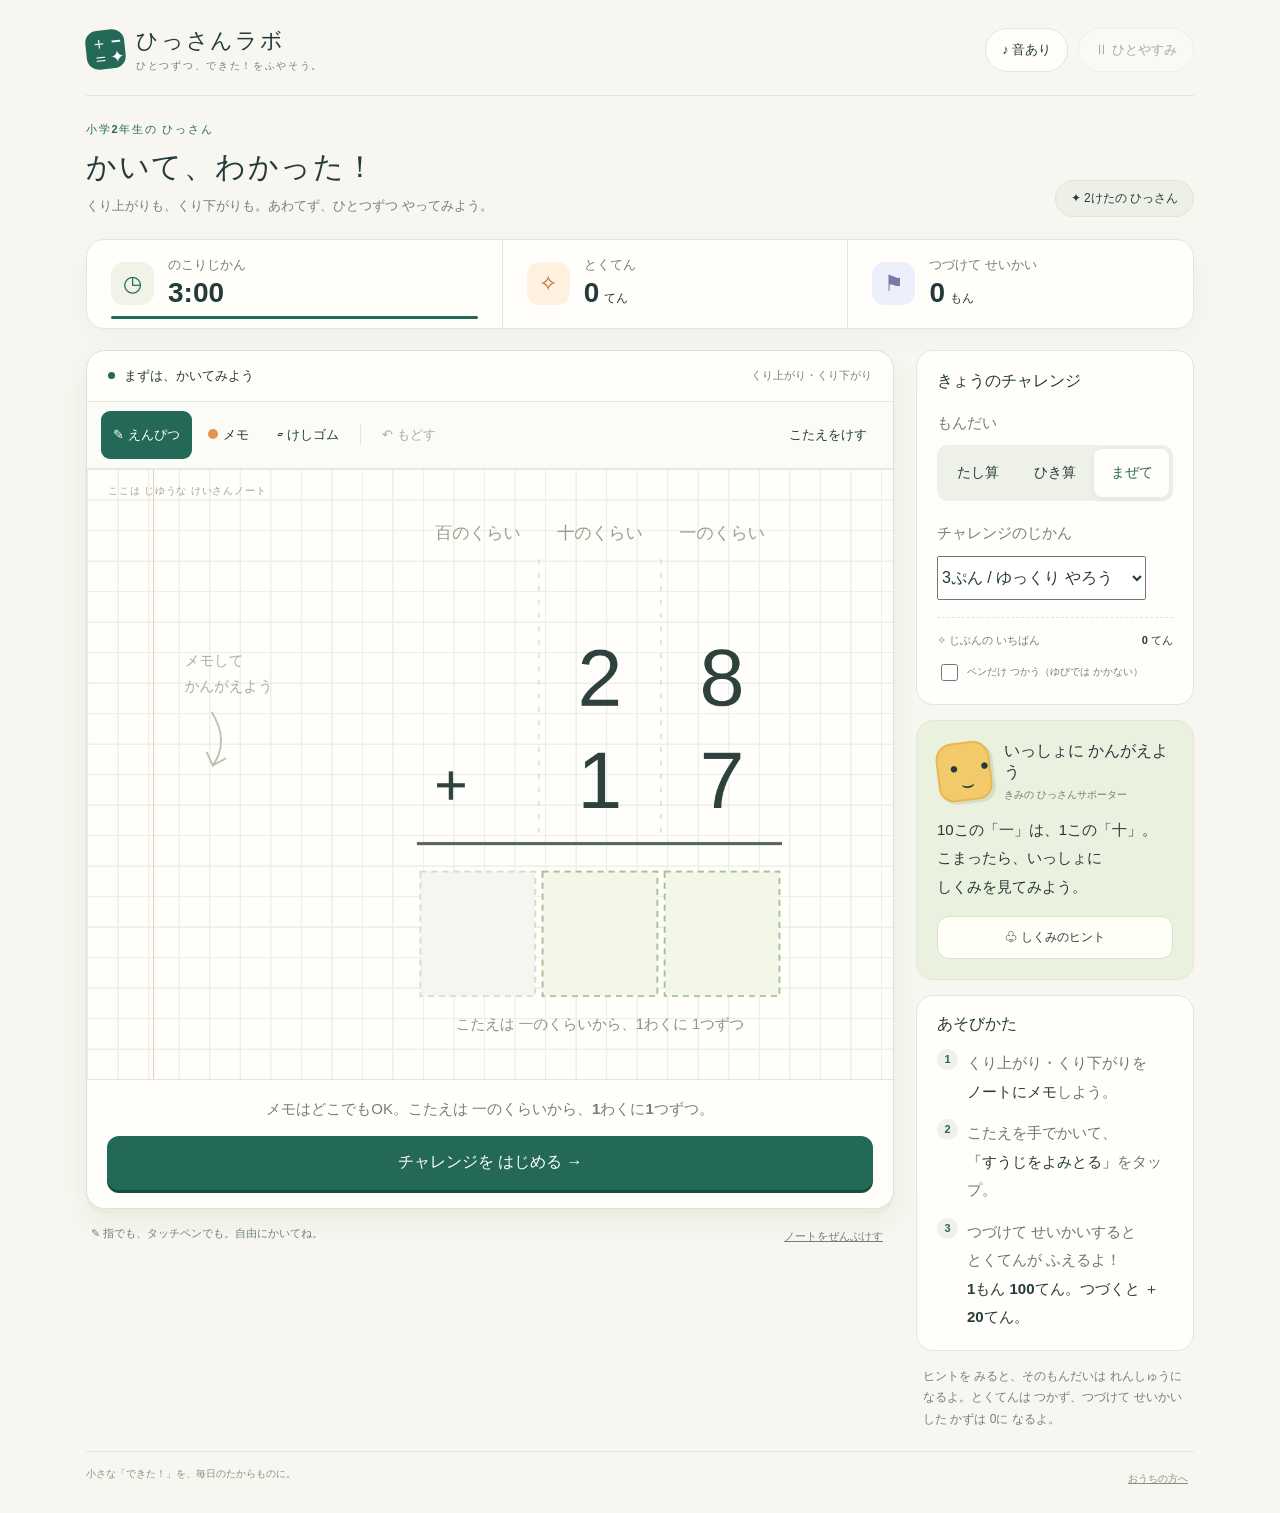
==== hissan-lab/index.html @ 68db2f9d "Add files via upload" ====
<!DOCTYPE html>
<html lang="ja">
<head>
<meta charset="utf-8">
<meta name="viewport" content="width=device-width,initial-scale=1,viewport-fit=cover">
<meta name="theme-color" content="#f7f6f0">
<title>ひっさんラボ ｜ かいて、わかった！</title>
<style>
:root{--paper:#fffefa;--bg:#f7f6f0;--ink:#253b3b;--muted:#72807a;--green:#246957;--lime:#e5efc7;--orange:#e99151;--line:#e2e6db;--red:#b64e43;--shadow:0 8px 28px #253b3b08;font-family:"Hiragino Maru Gothic ProN","Yu Gothic",Meiryo,sans-serif;color:var(--ink);background:var(--bg);font-synthesis:none}
*{box-sizing:border-box}body{margin:0}button,select,input{font:inherit;color:inherit}button{cursor:pointer;border:0;background:none;touch-action:manipulation}button:disabled{cursor:default;opacity:.4}button:focus-visible,select:focus-visible,a:focus-visible{outline:3px solid var(--orange);outline-offset:4px}button,select{min-height:44px}h1,h2,h3,p{margin:0}button,a,select{-webkit-tap-highlight-color:transparent}[hidden]{display:none!important}
.shell{max-width:1180px;margin:auto;padding:26px 36px 22px}.top{display:flex;align-items:center;justify-content:space-between;gap:16px;padding-bottom:22px;border-bottom:1px solid var(--line)}.brand{display:flex;align-items:center;gap:11px;font-weight:900;font-size:22px;letter-spacing:.08em}.brand-icon{width:39px;height:39px;background:var(--green);border-radius:12px;display:grid;grid-template-columns:1fr 1fr;color:#fff;font-size:17px;line-height:16px;padding:5px;text-align:center;transform:rotate(-6deg)}.brand small{color:var(--muted);font-size:10px;display:block;letter-spacing:.17em;margin-top:3px}.top-tools{display:flex;gap:10px}.icon-btn{border:1px solid var(--line);background:var(--paper);border-radius:50px;padding:0 16px;font-size:13px;font-weight:700}.intro{display:flex;align-items:end;justify-content:space-between;margin:26px 0 22px;gap:15px}.eyebrow{font-size:11px;letter-spacing:.16em;color:var(--green);font-weight:800;margin-bottom:7px}.intro h1{font-size:30px;letter-spacing:.05em;line-height:1.5}.intro p{font-size:13px;color:var(--muted);margin-top:6px;line-height:1.7}.level{font-size:12px;background:#edf0e6;border:1px solid #e0e5d5;border-radius:30px;padding:9px 15px;white-space:nowrap}.stats{display:grid;grid-template-columns:1.2fr 1fr 1fr;background:var(--paper);border:1px solid var(--line);border-radius:18px;box-shadow:var(--shadow);margin-bottom:21px}.stat{padding:16px 24px;display:flex;gap:14px;align-items:center;position:relative}.stat+.stat{border-left:1px solid var(--line)}.stat-icon{width:43px;height:43px;border-radius:13px;background:#f1f3e9;display:grid;place-items:center;font-size:22px;color:var(--green)}.stat:nth-child(2) .stat-icon{background:#fff0df;color:#b27334}.stat:nth-child(3) .stat-icon{background:#edf0fa;color:#787aa4}.stat-label{font-size:11px;color:var(--muted);font-weight:700}.stat-value{font-size:28px;font-weight:800;font-variant-numeric:tabular-nums;line-height:1.35}.stat-value small{font-size:12px;font-weight:600;margin-left:5px}.time-track{position:absolute;left:24px;right:24px;bottom:9px;height:3px;background:#edf0e7;border-radius:5px;overflow:hidden}.time-track div{height:100%;width:100%;background:var(--green);transition:width .2s linear}.urgent .stat-value{color:var(--red)}.urgent .time-track div{background:var(--red)}
.layout{display:grid;grid-template-columns:minmax(0,1fr) 278px;gap:22px;align-items:start}.workbook{border:1px solid #dce2d6;border-radius:19px;background:var(--paper);box-shadow:0 5px 0 #e9ecdf,0 12px 28px #344b3610;overflow:hidden}.book-head{display:flex;align-items:center;justify-content:space-between;padding:16px 21px;border-bottom:1px solid var(--line);gap:8px}.problem-tag{font-size:13px;font-weight:800;display:flex;align-items:center;gap:9px}.dot{width:7px;height:7px;background:var(--green);border-radius:50%}.book-head small{font-size:11px;color:var(--muted)}.tools{display:flex;align-items:center;gap:4px;flex-wrap:wrap;padding:9px 14px;border-bottom:1px solid var(--line);background:#fbfcf7}.tool{font-size:12px;padding:0 12px;border-radius:9px;min-height:40px;font-weight:700}.tool[aria-pressed=true]{background:var(--green);color:white}.tool:not([aria-pressed=true]):hover{background:#edf0e6}.tools .separator{width:1px;height:21px;background:var(--line);margin:0 5px}.tool.right{margin-left:auto}.dot-color{width:10px;height:10px;border-radius:50%;background:var(--orange);display:inline-block;margin-right:5px}.sheet-wrap{position:relative;line-height:0;background:#fffefa}.sheet-wrap canvas{width:100%;height:auto;display:block}.sheet-wrap #ink{position:absolute;inset:0;touch-action:none;cursor:crosshair}.sheet-label{position:absolute;top:14px;left:21px;line-height:1.5;font-size:10px;letter-spacing:.08em;color:#9ba69c;pointer-events:none}.feedback{position:absolute;inset:0;background:#faffefdf;display:flex;flex-direction:column;align-items:center;justify-content:center;line-height:1.6;backdrop-filter:blur(3px);z-index:2}.feedback .big-star{font-size:75px;color:#e9b347;filter:drop-shadow(0 5px 0 #f2d795);animation:pop .45s ease}.feedback h2{font-size:31px;margin-top:5px}.feedback p{font-size:17px;color:var(--green);font-weight:800;margin:8px 0 21px}.button{min-height:48px;border-radius:12px;padding:12px 20px;font-size:14px;font-weight:800;display:inline-flex;justify-content:center;align-items:center;gap:9px}.primary{background:var(--green);color:white;box-shadow:0 3px 0 #184c3e}.primary:hover:not(:disabled){background:#1d5a49}.secondary{background:#f0f2e8;border:1px solid #dce2d3}.wide{width:100%}.book-foot{padding:15px 20px 18px;border-top:1px solid var(--line);background:var(--paper)}.foot-tip{font-size:12px;color:var(--muted);text-align:center;margin-bottom:12px;line-height:1.8}.status-message{font-size:13px;min-height:22px;margin-bottom:10px;line-height:1.7;text-align:center}.status-message:empty{display:none}.error{color:var(--red)}.recognition{padding:4px 0 13px;text-align:center}.recognition p{font-size:13px;margin-bottom:10px}.digits{display:flex;justify-content:center;gap:7px}.digit-wrap span{font-size:10px;color:var(--muted);display:block;margin-bottom:4px}.digit-wrap select{font-size:25px;font-weight:800;width:69px;height:54px;border:1px solid #9bb4a0;border-radius:10px;background:#f5f9ee;text-align:center}.recognition small{display:block;font-size:11px;color:var(--muted);margin-top:10px}.action-row{display:flex;gap:9px}.action-row .primary{flex:1}.underbook{display:flex;justify-content:space-between;gap:10px;font-size:11px;color:var(--muted);margin:15px 5px;line-height:1.7}.underbook button{font-size:11px;min-height:24px;text-decoration:underline}
.side{display:grid;gap:15px}.card{background:var(--paper);border:1px solid var(--line);border-radius:17px;padding:20px}.card h2{font-size:14px;margin-bottom:17px}.section-label{font-size:11px;color:var(--muted);font-weight:700;display:block;margin-bottom:8px}.modes{display:flex;background:#eef1e7;padding:4px;border-radius:11px;gap:2px}.mode{flex:1;font-size:12px;border-radius:8px;min-height:40px;font-weight:800;padding:3px}.mode[aria-pressed=true]{background:#fffefa;box-shadow:0 2px 7px #263b3010;color:var(--green)}.time-select{margin-top:18px}.time-select select{width:100%;border:1px solid #dfe5d9;background:#fffefa;border-radius:10px;padding:8px 11px;font-size:13px}.best{margin-top:17px;display:flex;justify-content:space-between;font-size:11px;color:var(--muted);padding-top:15px;border-top:1px dashed var(--line)}.best strong{color:var(--ink)}.coach{background:#ebf1df;border-color:#e0e9d1;position:relative;overflow:hidden}.coach-top{display:flex;gap:13px;align-items:center;margin-bottom:14px}.coach h2{font-size:14px;margin-bottom:5px}.coach-top p{font-size:10px;color:#6c8069}.mascot{width:54px;height:59px;flex:none;border-radius:17px 17px 15px 15px;background:#f3ca69;border:2px solid #e8b850;transform:rotate(-7deg);position:relative;box-shadow:3px 3px 0 #d6dfc4}.mascot:before{content:'•  •';position:absolute;left:11px;top:10px;font-size:24px;letter-spacing:3px;white-space:pre}.mascot:after{content:'⌣';position:absolute;left:20px;top:29px;font-size:21px}.coach>p{font-size:12px;line-height:2;margin-bottom:15px}.coach .button{background:#fffef7;min-height:43px;font-size:12px;border:1px solid #d8e1ca}.guide{padding:18px 20px}.guide h2{margin-bottom:14px}.guide ol{list-style:none;padding:0;margin:0;display:grid;gap:13px;counter-reset:step}.guide li{display:flex;gap:9px;font-size:11px;line-height:1.8;color:#6c7770;counter-increment:step}.guide li:before{content:counter(step);flex:none;background:#f0f2e9;border-radius:50%;width:21px;height:21px;text-align:center;font-size:11px;color:var(--green);font-weight:800}.guide strong{color:var(--ink)}.mini-note{font-size:10px;line-height:1.8;color:var(--muted);padding:0 7px}.footer{border-top:1px solid var(--line);display:flex;justify-content:space-between;margin-top:20px;padding-top:15px;font-size:10px;color:#879181;gap:10px}.footer button{font-size:10px;min-height:24px;text-decoration:underline}.pen-only{display:flex;gap:6px;align-items:center;font-size:10px;color:var(--muted);margin-top:13px}.pen-only input{width:17px;height:17px;accent-color:var(--green)}
dialog{border:1px solid var(--line);border-radius:23px;background:var(--paper);color:var(--ink);padding:27px;width:min(550px,calc(100% - 28px));max-height:90dvh;box-shadow:0 24px 100px #213d3233}dialog::backdrop{background:#263c3670;backdrop-filter:blur(5px)}.modal-head{display:flex;justify-content:space-between;align-items:center;gap:10px;margin-bottom:16px}.modal-head h2{font-size:20px}.close{font-size:24px;width:44px;height:44px;background:#f1f3ea;border-radius:50%}.modal-sub{font-size:12px;color:var(--muted);line-height:1.9;margin-bottom:15px}.step-label{font-size:11px;color:var(--green);font-weight:800;letter-spacing:.08em}.lesson-title{font-size:21px;line-height:1.6;margin:8px 0 17px}.exchange{display:grid;grid-template-columns:1fr 1fr;gap:14px;background:#f6f7ee;border:1px solid var(--line);border-radius:14px;padding:16px;margin-bottom:17px}.place-title{font-size:12px;font-weight:800;margin-bottom:11px}.blocks{display:flex;flex-wrap:wrap;align-content:start;gap:5px;min-height:75px}.ten-block{width:12px;height:64px;border-radius:3px;background:repeating-linear-gradient(to bottom,#7cab8e 0 5px,#deead8 5px 6px);border:1px solid #7cab8e}.one-block{width:13px;height:13px;border-radius:3px;background:#eeb266;border:1px solid #de9b49}.new-block{box-shadow:0 0 0 2px #e6974e;animation:pop .5s ease}.lesson-copy{font-size:14px;line-height:2;min-height:62px;margin-bottom:16px}.lesson-dots{display:flex;justify-content:center;gap:7px;margin:12px}.lesson-dots i{width:7px;height:7px;border-radius:50%;background:#dfe4d6}.lesson-dots i.active{background:var(--green)}.result{text-align:center}.result .medal{font-size:64px;color:#dca642}.result h2{font-size:26px;margin:5px 0 8px}.result-score{font-size:54px;font-weight:900;color:var(--green);line-height:1.5}.result-score small{font-size:14px}.result-grid{display:grid;grid-template-columns:1fr 1fr;gap:12px;margin:16px 0 20px}.result-grid div{background:#f1f4e9;border-radius:12px;padding:15px;font-size:12px}.result-grid strong{font-size:25px;display:block;margin-top:5px}.result-note{font-size:12px;color:var(--muted);line-height:1.8;margin:12px 0 20px}.license{font-size:11px;white-space:pre-wrap;overflow-wrap:anywhere;line-height:1.7}.confetti{position:fixed;top:-20px;pointer-events:none;width:9px;height:15px;z-index:20;animation:fall 1.7s ease-in forwards}.pause-copy{font-size:13px;line-height:1.9;margin:10px 0 23px}.badge{background:var(--lime);border-radius:20px;padding:5px 10px;font-size:10px;color:var(--green);font-weight:700}.sr-only{position:absolute;width:1px;height:1px;overflow:hidden;clip-path:inset(50%)}
@keyframes pop{0%{transform:scale(.6) rotate(-12deg)}70%{transform:scale(1.08) rotate(5deg)}100%{transform:scale(1)}}@keyframes fall{to{transform:translate(var(--drift),105vh) rotate(600deg);opacity:.2}}@media(prefers-reduced-motion:reduce){*,*:before,*:after{animation:none!important;transition:none!important}.confetti{display:none}}
@media(min-width:1400px){.shell{padding-top:32px}.intro{margin-top:30px}.layout{grid-template-columns:minmax(0,1fr) 290px}}
@media(max-width:950px){.shell{padding:20px}.layout{grid-template-columns:minmax(0,1fr) 237px;gap:16px}.card{padding:16px}.tools{padding:7px}.tool{padding:0 8px}.intro h1{font-size:26px}.stat{padding:16px}.time-track{left:16px;right:16px}.stat-icon{display:none}.sheet-label{font-size:9px}.underbook{font-size:10px}}
@media(max-width:700px){.shell{padding:16px 12px}.top{padding-bottom:14px}.brand{font-size:18px}.brand-icon{width:33px;height:33px;font-size:15px}.brand small{font-size:8px}.icon-btn{font-size:11px;padding:0 11px}.top-tools{gap:6px}.intro{margin:20px 3px 18px}.intro h1{font-size:24px}.intro p{font-size:11px}.level{display:none}.stats{margin-bottom:16px;border-radius:13px}.stat{padding:12px 14px 16px;gap:0}.stat-value{font-size:25px}.stat-label{font-size:10px}.stat-value small{font-size:10px;margin-left:3px}.layout{display:flex;flex-direction:column;gap:8px}.workspace{width:100%}.side{grid-template-columns:1fr 1fr;width:100%;gap:12px}.card{padding:16px}.guide,.mini-note{display:none}.card h2{font-size:12px}.modes .mode{font-size:10px}.coach-top{gap:8px}.mascot{width:42px;height:49px}.mascot:before{left:7px;top:6px;font-size:20px}.mascot:after{left:15px;top:25px;font-size:17px}.coach-top p{display:none}.coach>p{font-size:11px;line-height:1.8}.book-head{padding:12px 14px}.book-head small{font-size:10px}.tools .separator{margin:0 2px}.tool{font-size:11px;padding:0 9px}.tools{gap:2px}.tool.right{margin-left:auto}.book-foot{padding:12px 14px 15px}.sheet-label{top:10px;left:14px;font-size:8px}.foot-tip{font-size:11px}.footer{font-size:9px}.underbook{margin:13px 3px}.feedback h2{font-size:25px}.feedback .big-star{font-size:55px}.feedback p{font-size:14px;margin-bottom:12px}.time-select{margin-top:12px}.best{font-size:10px}.button{font-size:13px}.stat-value{white-space:nowrap}}
.playing .intro{display:none}.playing .stats{margin-top:20px}
@media(max-width:700px){.brand{font-size:17px;white-space:nowrap;gap:8px}.brand small{display:none}.brand-icon{flex:none}.top-tools{flex:none}.icon-btn{white-space:nowrap;padding:0 10px}.side{grid-template-columns:minmax(0,1fr)}.coach-top{flex-direction:row}.coach-top p{display:block}.coach>p br{display:none}.coach>p{margin-bottom:12px}.coach h2{font-size:14px}.tools{flex-wrap:nowrap}.tool{padding:0 6px;font-size:10px;white-space:nowrap}.tools .separator{display:none}.sheet-label{font-size:8px}}
/* Grade 2: readable instructions and generous touch targets. */
.foot-tip,.status-message,.recognition p,.lesson-copy,.coach>p,.section-label,.guide li{font-size:15px;line-height:1.9}
.button{font-size:16px;min-height:54px}.tool{font-size:13px;min-height:48px}.mode{font-size:14px;min-height:48px}.card h2{font-size:16px}.stat-label{font-size:13px}.recognition small,.modal-sub{font-size:13px}.mini-note{font-size:12px}.digit-wrap select{height:60px}.time-select select{min-height:48px;font-size:15px}
@media(max-width:950px){.layout{display:grid;grid-template-columns:minmax(0,1fr)}.side{grid-template-columns:repeat(2,minmax(0,1fr))}.guide,.mini-note{display:none}.tools{flex-wrap:wrap}.tool{font-size:13px;padding:0 12px}.sheet-label{font-size:11px}.book-head small{font-size:12px}}
@media(max-width:700px){.side{grid-template-columns:minmax(0,1fr)}.tool{font-size:12px;padding:0 10px}.stat-label{font-size:11px}.foot-tip{font-size:13px}.recognition small{font-size:12px}.sheet-label{font-size:9px}.button{font-size:15px}.intro h1{font-size:26px}}
</style>
</head>
<body>
<div class="shell">
 <header class="top"><div class="brand"><span class="brand-icon" aria-hidden="true"><span>＋</span><span>−</span><span>＝</span><span>✦</span></span><div>ひっさんラボ<small>ひとつずつ、できた！をふやそう。</small></div></div><div class="top-tools"><button class="icon-btn" id="sound" aria-pressed="true">♪ 音あり</button><button class="icon-btn" id="pause" disabled>Ⅱ ひとやすみ</button></div></header>
 <section class="intro"><div><div class="eyebrow">小学2年生の ひっさん</div><h1>かいて、わかった！</h1><p>くり上がりも、くり下がりも。あわてず、ひとつずつ やってみよう。</p></div><span class="level">✦ 2けたの ひっさん</span></section>
 <section class="stats" aria-label="今回の記録"><div class="stat" id="time-stat"><span class="stat-icon" aria-hidden="true">◷</span><div><div class="stat-label">のこりじかん</div><div class="stat-value"><span id="time">3:00</span><small id="time-unit"></small></div></div><div class="time-track"><div id="time-bar"></div></div></div><div class="stat"><span class="stat-icon" aria-hidden="true">✧</span><div><div class="stat-label">とくてん</div><div class="stat-value"><span id="score">0</span><small>てん</small></div></div></div><div class="stat"><span class="stat-icon" aria-hidden="true">⚑</span><div><div class="stat-label">つづけて せいかい</div><div class="stat-value"><span id="streak">0</span><small>もん</small></div></div></div></section>
 <main class="layout">
 <div class="workspace">
  <section class="workbook" aria-label="てがき計算ノート">
   <div class="book-head"><span class="problem-tag"><i class="dot"></i><span id="problem-title">まずは、かいてみよう</span></span><small id="operation-label">くり上がり・くり下がり</small></div>
   <div class="tools" role="toolbar" aria-label="てがきの道具"><button class="tool" id="pen" aria-pressed="true">✎ えんぴつ</button><button class="tool" id="orange" aria-pressed="false"><i class="dot-color"></i>メモ</button><button class="tool" id="eraser" aria-pressed="false">▱ けしゴム</button><span class="separator"></span><button class="tool" id="undo">↶ もどす</button><button class="tool right" id="clear-answer">こたえをけす</button></div>
   <div class="sheet-wrap"><canvas id="paper" width="1320" height="1000" aria-hidden="true"></canvas><canvas id="ink" width="1320" height="1000" aria-label="計算のメモはどこにでも書けます。こたえは下の枠へ右づめに一枠一文字でかいてください。"></canvas><span class="sheet-label">ここは じゆうな けいさんノート</span><div class="feedback" id="feedback" hidden><span class="big-star" aria-hidden="true">✦</span><h2 id="praise">すごい！せいかい！</h2><p id="earned">+100 てん</p><button class="button primary" id="next">つぎのもんだい →</button></div></div>
   <div class="book-foot"><p class="foot-tip" id="foot-tip">メモはどこでもOK。こたえは <strong>一のくらいから、1わくに1つずつ。</strong></p><div class="status-message" id="message" role="status" aria-live="polite"></div>
    <div class="recognition" id="recognition" hidden><p>きみが かいた すうじと おなじかな？</p><div class="digits" id="digits"></div><small>ちがう すうじを おして、なおしてね。まだ こたえあわせは しないよ。</small></div>
    <div class="action-row"><button class="button secondary" id="rewrite" hidden>かきなおす</button><button class="button primary" id="main-action" disabled>すうじを読むじゅんび中…</button></div>
   </div>
  </section>
  <div class="underbook"><span>✎ 指でも、タッチペンでも。自由にかいてね。</span><button id="clear-all">ノートをぜんぶけす</button></div>
 </div>
 <aside class="side">
  <section class="card"><h2>きょうのチャレンジ</h2><span class="section-label">もんだい</span><div class="modes" aria-label="問題の種類"><button class="mode" data-mode="add" aria-pressed="false">たし算</button><button class="mode" data-mode="sub" aria-pressed="false">ひき算</button><button class="mode" data-mode="mix" aria-pressed="true">まぜて</button></div><label class="section-label time-select" for="duration">チャレンジのじかん</label><select id="duration"><option value="60">1ぷん / はやく できるかな</option><option value="90">1ぷん30びょう</option><option value="180" selected>3ぷん / ゆっくり やろう</option><option value="0">じかんなし / れんしゅう</option></select><div class="best"><span>✧ じぶんの いちばん</span><strong id="best">0 てん</strong></div><label class="pen-only"><input type="checkbox" id="pen-only">ペンだけ つかう（ゆびでは かかない）</label></section>
  <section class="card coach"><div class="coach-top"><div class="mascot" aria-hidden="true"></div><div><h2>いっしょに かんがえよう</h2><p>きみの ひっさんサポーター</p></div></div><p>10この「一」は、1この「十」。<br>こまったら、いっしょに<br>しくみを見てみよう。</p><button class="button wide" id="hint">♧ しくみのヒント</button></section>
  <section class="card guide"><h2>あそびかた</h2><ol><li><span>くり上がり・くり下がりを<br><strong>ノートにメモ</strong>しよう。</span></li><li><span>こたえを手でかいて、<br><strong>「すうじをよみとる」</strong>をタップ。</span></li><li><span>つづけて せいかいすると<br>とくてんが ふえるよ！<br><strong>1もん 100てん。つづくと ＋20てん。</strong></span></li></ol></section>
  <p class="mini-note">ヒントを みると、そのもんだいは れんしゅうに なるよ。とくてんは つかず、つづけて せいかいした かずは 0に なるよ。</p>
 </aside>
 </main>
 <footer class="footer"><span>小さな「できた！」を、毎日のたからものに。</span><button id="about">おうちの方へ</button></footer>
</div>
<dialog id="hint-dialog" aria-labelledby="hint-heading"><div class="modal-head"><h2 id="hint-heading">ひっさんのしくみ</h2><button class="close" id="close-hint" aria-label="ヒントを閉じる">×</button></div><p class="modal-sub" id="hint-notice">「十」と「一」を、こうかんしてみよう。</p><div class="step-label" id="lesson-step"></div><h3 class="lesson-title" id="lesson-title"></h3><div class="exchange"><div><div class="place-title">十のくらい</div><div class="blocks" id="tens-blocks"></div></div><div><div class="place-title">一のくらい</div><div class="blocks" id="ones-blocks"></div></div></div><p class="lesson-copy" id="lesson-copy"></p><div class="lesson-dots" id="lesson-dots"></div><div class="action-row"><button class="button secondary" id="lesson-back">← もどる</button><button class="button primary" id="lesson-next">つぎへ →</button></div></dialog>
<dialog id="pause-dialog" aria-labelledby="pause-heading"><div class="modal-head"><h2 id="pause-heading">ひとやすみしよう。</h2></div><p class="pause-copy">じかんは とまっているよ。<br>手をのばして、しんこきゅう。じゅんびができたら、つづけよう。</p><button class="button primary wide" id="resume">つづける →</button><button class="button wide" id="end">ここでおわる</button></dialog>
<dialog id="result-dialog" aria-labelledby="result-heading"><div class="result"><div class="medal" aria-hidden="true">✹</div><div class="eyebrow">きょうの がんばり</div><h2 id="result-heading">よく がんばったね！</h2><p class="result-note" id="result-mode"></p><div class="result-score"><span id="result-score">0</span><small> てん</small></div><span class="badge" id="record-badge">きょうの「できた！」</span><div class="result-grid"><div>せいかい<strong id="result-correct">0もん</strong></div><div>いちばん つづいた かず<strong id="result-streak">0もん</strong></div></div><p class="result-note" id="result-note"></p><button class="button primary wide" id="again">もういちど チャレンジ →</button><button class="button wide" id="settings">コースをえらびなおす</button></div></dialog>
<dialog id="about-dialog" aria-labelledby="about-heading"><div class="modal-head"><h2 id="about-heading">おうちの方へ</h2><button class="close" id="close-about" aria-label="説明を閉じる">×</button></div><p class="modal-sub">2けた同士のたし算・ひき算で、必ず一の位のくり上がり・くり下がりがある問題です。たし算のこたえは3けたになることもあります。<br><br>こたえの枠内だけを端末上で読み取ります。てがきデータは送信しません。すうじ認識もオフラインで動作します。記録はこのブラウザーに保存します。プライベートモードなど、保存できない環境では今回の記録のみ表示します。<br><br>採点する前によみとった すうじを確認してください。認識が苦手な字は、候補のすうじをタップして修正できます。認識や修正だけでは得点・連続記録は変わりません。<br><br>せいかいは100てん。連続せいかいごとに20てん追加、最大280ptです。ヒントを開くと連続記録はリセットされ、その問題は0ptです。ヒント・休憩・読み取り処理の間は時間を停止。よみとった すうじの確認中は時間が進みます。<br><br>声は端末の日本語音声を使います。日本語音声が利用できない端末では効果音と文字で応援します。</p><details><summary>無料ライブラリ・モデルのライセンス</summary><pre class="license">TensorFlow.js 4.22.0 — Apache License 2.0
https://github.com/tensorflow/tfjs


                                 Apache License
                           Version 2.0, January 2004
                        http://www.apache.org/licenses/

   TERMS AND CONDITIONS FOR USE, REPRODUCTION, AND DISTRIBUTION

   1. Definitions.

      "License" shall mean the terms and conditions for use, reproduction,
      and distribution as defined by Sections 1 through 9 of this document.

      "Licensor" shall mean the copyright owner or entity authorized by
      the copyright owner that is granting the License.

      "Legal Entity" shall mean the union of the acting entity and all
      other entities that control, are controlled by, or are under common
      control with that entity. For the purposes of this definition,
      "control" means (i) the power, direct or indirect, to cause the
      direction or management of such entity, whether by contract or
      otherwise, or (ii) ownership of fifty percent (50%) or more of the
      outstanding shares, or (iii) beneficial ownership of such entity.

      "You" (or "Your") shall mean an individual or Legal Entity
      exercising permissions granted by this License.

      "Source" form shall mean the preferred form for making modifications,
      including but not limited to software source code, documentation
      source, and configuration files.

      "Object" form shall mean any form resulting from mechanical
      transformation or translation of a Source form, including but
      not limited to compiled object code, generated documentation,
      and conversions to other media types.

      "Work" shall mean the work of authorship, whether in Source or
      Object form, made available under the License, as indicated by a
      copyright notice that is included in or attached to the work
      (an example is provided in the Appendix below).

      "Derivative Works" shall mean any work, whether in Source or Object
      form, that is based on (or derived from) the Work and for which the
      editorial revisions, annotations, elaborations, or other modifications
      represent, as a whole, an original work of authorship. For the purposes
      of this License, Derivative Works shall not include works that remain
      separable from, or merely link (or bind by name) to the interfaces of,
      the Work and Derivative Works thereof.

      "Contribution" shall mean any work of authorship, including
      the original version of the Work and any modifications or additions
      to that Work or Derivative Works thereof, that is intentionally
      submitted to Licensor for inclusion in the Work by the copyright owner
      or by an individual or Legal Entity authorized to submit on behalf of
      the copyright owner. For the purposes of this definition, "submitted"
      means any form of electronic, verbal, or written communication sent
      to the Licensor or its representatives, including but not limited to
      communication on electronic mailing lists, source code control systems,
      and issue tracking systems that are managed by, or on behalf of, the
      Licensor for the purpose of discussing and improving the Work, but
      excluding communication that is conspicuously marked or otherwise
      designated in writing by the copyright owner as "Not a Contribution."

      "Contributor" shall mean Licensor and any individual or Legal Entity
      on behalf of whom a Contribution has been received by Licensor and
      subsequently incorporated within the Work.

   2. Grant of Copyright License. Subject to the terms and conditions of
      this License, each Contributor hereby grants to You a perpetual,
      worldwide, non-exclusive, no-charge, royalty-free, irrevocable
      copyright license to reproduce, prepare Derivative Works of,
      publicly display, publicly perform, sublicense, and distribute the
      Work and such Derivative Works in Source or Object form.

   3. Grant of Patent License. Subject to the terms and conditions of
      this License, each Contributor hereby grants to You a perpetual,
      worldwide, non-exclusive, no-charge, royalty-free, irrevocable
      (except as stated in this section) patent license to make, have made,
      use, offer to sell, sell, import, and otherwise transfer the Work,
      where such license applies only to those patent claims licensable
      by such Contributor that are necessarily infringed by their
      Contribution(s) alone or by combination of their Contribution(s)
      with the Work to which such Contribution(s) was submitted. If You
      institute patent litigation against any entity (including a
      cross-claim or counterclaim in a lawsuit) alleging that the Work
      or a Contribution incorporated within the Work constitutes direct
      or contributory patent infringement, then any patent licenses
      granted to You under this License for that Work shall terminate
      as of the date such litigation is filed.

   4. Redistribution. You may reproduce and distribute copies of the
      Work or Derivative Works thereof in any medium, with or without
      modifications, and in Source or Object form, provided that You
      meet the following conditions:

      (a) You must give any other recipients of the Work or
          Derivative Works a copy of this License; and

      (b) You must cause any modified files to carry prominent notices
          stating that You changed the files; and

      (c) You must retain, in the Source form of any Derivative Works
          that You distribute, all copyright, patent, trademark, and
          attribution notices from the Source form of the Work,
          excluding those notices that do not pertain to any part of
          the Derivative Works; and

      (d) If the Work includes a "NOTICE" text file as part of its
          distribution, then any Derivative Works that You distribute must
          include a readable copy of the attribution notices contained
          within such NOTICE file, excluding those notices that do not
          pertain to any part of the Derivative Works, in at least one
          of the following places: within a NOTICE text file distributed
          as part of the Derivative Works; within the Source form or
          documentation, if provided along with the Derivative Works; or,
          within a display generated by the Derivative Works, if and
          wherever such third-party notices normally appear. The contents
          of the NOTICE file are for informational purposes only and
          do not modify the License. You may add Your own attribution
          notices within Derivative Works that You distribute, alongside
          or as an addendum to the NOTICE text from the Work, provided
          that such additional attribution notices cannot be construed
          as modifying the License.

      You may add Your own copyright statement to Your modifications and
      may provide additional or different license terms and conditions
      for use, reproduction, or distribution of Your modifications, or
      for any such Derivative Works as a whole, provided Your use,
      reproduction, and distribution of the Work otherwise complies with
      the conditions stated in this License.

   5. Submission of Contributions. Unless You explicitly state otherwise,
      any Contribution intentionally submitted for inclusion in the Work
      by You to the Licensor shall be under the terms and conditions of
      this License, without any additional terms or conditions.
      Notwithstanding the above, nothing herein shall supersede or modify
      the terms of any separate license agreement you may have executed
      with Licensor regarding such Contributions.

   6. Trademarks. This License does not grant permission to use the trade
      names, trademarks, service marks, or product names of the Licensor,
      except as required for reasonable and customary use in describing the
      origin of the Work and reproducing the content of the NOTICE file.

   7. Disclaimer of Warranty. Unless required by applicable law or
      agreed to in writing, Licensor provides the Work (and each
      Contributor provides its Contributions) on an "AS IS" BASIS,
      WITHOUT WARRANTIES OR CONDITIONS OF ANY KIND, either express or
      implied, including, without limitation, any warranties or conditions
      of TITLE, NON-INFRINGEMENT, MERCHANTABILITY, or FITNESS FOR A
      PARTICULAR PURPOSE. You are solely responsible for determining the
      appropriateness of using or redistributing the Work and assume any
      risks associated with Your exercise of permissions under this License.

   8. Limitation of Liability. In no event and under no legal theory,
      whether in tort (including negligence), contract, or otherwise,
      unless required by applicable law (such as deliberate and grossly
      negligent acts) or agreed to in writing, shall any Contributor be
      liable to You for damages, including any direct, indirect, special,
      incidental, or consequential damages of any character arising as a
      result of this License or out of the use or inability to use the
      Work (including but not limited to damages for loss of goodwill,
      work stoppage, computer failure or malfunction, or any and all
      other commercial damages or losses), even if such Contributor
      has been advised of the possibility of such damages.

   9. Accepting Warranty or Additional Liability. While redistributing
      the Work or Derivative Works thereof, You may choose to offer,
      and charge a fee for, acceptance of support, warranty, indemnity,
      or other liability obligations and/or rights consistent with this
      License. However, in accepting such obligations, You may act only
      on Your own behalf and on Your sole responsibility, not on behalf
      of any other Contributor, and only if You agree to indemnify,
      defend, and hold each Contributor harmless for any liability
      incurred by, or claims asserted against, such Contributor by reason
      of your accepting any such warranty or additional liability.

   END OF TERMS AND CONDITIONS

   APPENDIX: How to apply the Apache License to your work.

      To apply the Apache License to your work, attach the following
      boilerplate notice, with the fields enclosed by brackets "[]"
      replaced with your own identifying information. (Don't include
      the brackets!)  The text should be enclosed in the appropriate
      comment syntax for the file format. We also recommend that a
      file or class name and description of purpose be included on the
      same "printed page" as the copyright notice for easier
      identification within third-party archives.

   Copyright [yyyy] [name of copyright owner]

   Licensed under the Apache License, Version 2.0 (the "License");
   you may not use this file except in compliance with the License.
   You may obtain a copy of the License at

       http://www.apache.org/licenses/LICENSE-2.0

   Unless required by applicable law or agreed to in writing, software
   distributed under the License is distributed on an "AS IS" BASIS,
   WITHOUT WARRANTIES OR CONDITIONS OF ANY KIND, either express or implied.
   See the License for the specific language governing permissions and
   limitations under the License.


Hand-Written-Digit-Recognition / MNIST CNN
https://github.com/bensonruan/Hand-Written-Digit-Recognition
Model revision: 5521912977e425ba65e0984da59a306f5d2195c2

MIT License

Copyright (c) 2019 Benson Ruan

Permission is hereby granted, free of charge, to any person obtaining a copy
of this software and associated documentation files (the "Software"), to deal
in the Software without restriction, including without limitation the rights
to use, copy, modify, merge, publish, distribute, sublicense, and/or sell
copies of the Software, and to permit persons to whom the Software is
furnished to do so, subject to the following conditions:

The above copyright notice and this permission notice shall be included in all
copies or substantial portions of the Software.

THE SOFTWARE IS PROVIDED "AS IS", WITHOUT WARRANTY OF ANY KIND, EXPRESS OR
IMPLIED, INCLUDING BUT NOT LIMITED TO THE WARRANTIES OF MERCHANTABILITY,
FITNESS FOR A PARTICULAR PURPOSE AND NONINFRINGEMENT. IN NO EVENT SHALL THE
AUTHORS OR COPYRIGHT HOLDERS BE LIABLE FOR ANY CLAIM, DAMAGES OR OTHER
LIABILITY, WHETHER IN AN ACTION OF CONTRACT, TORT OR OTHERWISE, ARISING FROM,
OUT OF OR IN CONNECTION WITH THE SOFTWARE OR THE USE OR OTHER DEALINGS IN THE
SOFTWARE.
</pre></details></dialog>
<script id="game-core">
var HissanCore = (()=>{
 function question(mode='mix',random=Math.random){
  const op=mode==='mix'?(random()<.5?'+':'−'):mode==='add'?'+':'−';
  let a,b;do{a=10+Math.floor(random()*90);b=10+Math.floor(random()*90);}while(op==='+'?a%10+b%10<10:a<=b||a%10>=b%10);
  return {a,b,op,answer:op==='+'?a+b:a-b};
 }
 function parse(cells){const s=cells.join('|');if(!/^(?:\|\|\d|\|\d\|\d|\d\|\d\|\d)$/.test(s))return null;return Number(cells.join(''));}
 class Game{
  constructor(duration){this.duration=duration;this.score=0;this.streak=0;this.bestStreak=0;this.correct=0;this.started=false;this.ended=false;this.pausedAt=null;this.pauseTotal=0;this.solved=false;}
  start(now){this.started=true;this.startAt=now;}
  remaining(now){if(!this.duration)return Infinity;return Math.max(0,this.duration-((this.pausedAt??now)-this.startAt-this.pauseTotal)/1000);}
  pause(now){if(this.started&&!this.ended&&this.pausedAt===null)this.pausedAt=now;}
  resume(now){if(this.pausedAt!==null){this.pauseTotal+=now-this.pausedAt;this.pausedAt=null;}}
  setQuestion(q){this.q=q;this.solved=false;this.assisted=false;}
  help(){this.assisted=true;this.streak=0;}
  submit(answer,now){
   if(!this.started||this.ended||this.pausedAt!==null||this.solved||this.remaining(now)<=0)return {accepted:false};
   if(!Number.isInteger(answer)||answer<0||answer>999)return {accepted:false};
   if(answer!==this.q.answer){this.streak=0;return {accepted:true,correct:false,points:0};}
   this.solved=true;this.correct++;let points=0;
   if(!this.assisted){this.streak++;this.bestStreak=Math.max(this.bestStreak,this.streak);points=100+Math.min(9,this.streak-1)*20;this.score+=points;}
   return {accepted:true,correct:true,points};
  }
 }
 return {question,parse,Game};
})();
</script>
<!-- TensorFlow.js and the learned model below are bundled by build.cjs. -->
<script>/**
 * @license
 * Copyright 2024 Google LLC. All Rights Reserved.
 * Licensed under the Apache License, Version 2.0 (the "License");
 * you may not use this file except in compliance with the License.
 * You may obtain a copy of the License at
 *
 * http://www.apache.org/licenses/LICENSE-2.0
 *
 * Unless required by applicable law or agreed to in writing, software
 * distributed under the License is distributed on an "AS IS" BASIS,
 * WITHOUT WARRANTIES OR CONDITIONS OF ANY KIND, either express or implied.
 * See the License for the specific language governing permissions and
 * limitations under the License.
 * =============================================================================
 */
!function(e,t){"object"==typeof exports&&"undefined"!=typeof module?t(exports):"function"==typeof define&&define.amd?define(["exports"],t):t((e="undefined"!=typeof globalThis?globalThis:e||self).tf=e.tf||{})}(this,(function(e){"use strict";function t(e,t){return t.forEach((function(t){t&&"string"!=typeof t&&!Array.isArray(t)&&Object.keys(t).forEach((function(n){if("default"!==n&&!(n in e)){var r=Object.getOwnPropertyDescriptor(t,n);Object.defineProperty(e,n,r.get?r:{enumerable:!0,get:function(){return t[n]}})}}))})),e}var n="undefined"!=typeof globalThis?globalThis:"undefined"!=typeof window?window:"undefined"!=typeof global?global:"undefined"!=typeof self?self:{};function r(e){return e&&e.__esModule&&Object.prototype.hasOwnProperty.call(e,"default")?e.default:e}function a(e){var t,n;function r(t,n){try{var o=e[t](n),s=o.value,u=s instanceof i;Promise.resolve(u?s.v:s).then((function(n){if(u){var i="return"===t?"return":"next";if(!s.k||n.done)return r(i,n);n=e[i](n).value}a(o.done?"return":"normal",n)}),(function(e){r("throw",e)}))}catch(e){a("throw",e)}}function a(e,a){switch(e){case"return":t.resolve({value:a,done:!0});break;case"throw":t.reject(a);break;default:t.resolve({value:a,done:!1})}(t=t.next)?r(t.key,t.arg):n=null}this._invoke=function(e,a){return new Promise((function(i,o){var s={key:e,arg:a,resolve:i,reject:o,next:null};n?n=n.next=s:(t=n=s,r(e,a))}))},"function"!=typeof e.return&&(this.return=void 0)}function i(e,t){this.v=e,this.k=t}function o(){o=function(){return e};var e={},t=Object.prototype,n=t.hasOwnProperty,r=Object.defineProperty||function(e,t,n){e[t]=n.value},a="function"==typeof Symbol?Symbol:{},i=a.iterator||"@@iterator",s=a.asyncIterator||"@@asyncIterator",u=a.toStringTag||"@@toStringTag";function c(e,t,n){return Object.defineProperty(e,t,{value:n,enumerable:!0,configurable:!0,writable:!0}),e[t]}try{c({},"")}catch(e){c=function(e,t,n){return e[t]=n}}function l(e,t,n,a){var i=t&&t.prototype instanceof f?t:f,o=Object.create(i.prototype),s=new T(a||[]);return r(o,"_invoke",{value:w(e,n,s)}),o}function h(e,t,n){try{return{type:"normal",arg:e.call(t,n)}}catch(e){return{type:"throw",arg:e}}}e.wrap=l;var p={};function f(){}function d(){}function v(){}var m={};c(m,i,(function(){return this}));var g=Object.getPrototypeOf,y=g&&g(g(E([])));y&&y!==t&&n.call(y,i)&&(m=y);var b=v.prototype=f.prototype=Object.create(m);function x(e){["next","throw","return"].forEach((function(t){c(e,t,(function(e){return this._invoke(t,e)}))}))}function k(e,t){function a(r,i,o,s){var u=h(e[r],e,i);if("throw"!==u.type){var c=u.arg,l=c.value;return l&&"object"==typeof l&&n.call(l,"__await")?t.resolve(l.__await).then((function(e){a("next",e,o,s)}),(function(e){a("throw",e,o,s)})):t.resolve(l).then((function(e){c.value=e,o(c)}),(function(e){return a("throw",e,o,s)}))}s(u.arg)}var i;r(this,"_invoke",{value:function(e,n){function r(){return new t((function(t,r){a(e,n,t,r)}))}return i=i?i.then(r,r):r()}})}function w(e,t,n){var r="suspendedStart";return function(a,i){if("executing"===r)throw new Error("Generator is already running");if("completed"===r){if("throw"===a)throw i;return C()}for(n.method=a,n.arg=i;;){var o=n.delegate;if(o){var s=I(o,n);if(s){if(s===p)continue;return s}}if("next"===n.method)n.sent=n._sent=n.arg;else if("throw"===n.method){if("suspendedStart"===r)throw r="completed",n.arg;n.dispatchException(n.arg)}else"return"===n.method&&n.abrupt("return",n.arg);r="executing";var u=h(e,t,n);if("normal"===u.type){if(r=n.done?"completed":"suspendedYield",u.arg===p)continue;return{value:u.arg,done:n.done}}"throw"===u.type&&(r="completed",n.method="throw",n.arg=u.arg)}}}function I(e,t){var n=t.method,r=e.iterator[n];if(void 0===r)return t.delegate=null,"throw"===n&&e.iterator.return&&(t.method="return",t.arg=void 0,I(e,t),"throw"===t.method)||"return"!==n&&(t.method="throw",t.arg=new TypeError("The iterator does not provide a '"+n+"' method")),p;var a=h(r,e.iterator,t.arg);if("throw"===a.type)return t.method="throw",t.arg=a.arg,t.delegate=null,p;var i=a.arg;return i?i.done?(t[e.resultName]=i.value,t.next=e.nextLoc,"return"!==t.method&&(t.method="next",t.arg=void 0),t.delegate=null,p):i:(t.method="throw",t.arg=new TypeError("iterator result is not an object"),t.delegate=null,p)}function N(e){var t={tryLoc:e[0]};1 in e&&(t.catchLoc=e[1]),2 in e&&(t.finallyLoc=e[2],t.afterLoc=e[3]),this.tryEntries.push(t)}function S(e){var t=e.completion||{};t.type="normal",delete t.arg,e.completion=t}function T(e){this.tryEntries=[{tryLoc:"root"}],e.forEach(N,this),this.reset(!0)}function E(e){if(e){var t=e[i];if(t)return t.call(e);if("function"==typeof e.next)return e;if(!isNaN(e.length)){var r=-1,a=function t(){for(;++r<e.length;)if(n.call(e,r))return t.value=e[r],t.done=!1,t;return t.value=void 0,t.done=!0,t};return a.next=a}}return{next:C}}function C(){return{value:void 0,done:!0}}return d.prototype=v,r(b,"constructor",{value:v,configurable:!0}),r(v,"constructor",{value:d,configurable:!0}),d.displayName=c(v,u,"GeneratorFunction"),e.isGeneratorFunction=function(e){var t="function"==typeof e&&e.constructor;return!!t&&(t===d||"GeneratorFunction"===(t.displayName||t.name))},e.mark=function(e){return Object.setPrototypeOf?Object.setPrototypeOf(e,v):(e.__proto__=v,c(e,u,"GeneratorFunction")),e.prototype=Object.create(b),e},e.awrap=function(e){return{__await:e}},x(k.prototype),c(k.prototype,s,(function(){return this})),e.AsyncIterator=k,e.async=function(t,n,r,a,i){void 0===i&&(i=Promise);var o=new k(l(t,n,r,a),i);return e.isGeneratorFunction(n)?o:o.next().then((function(e){return e.done?e.value:o.next()}))},x(b),c(b,u,"Generator"),c(b,i,(function(){return this})),c(b,"toString",(function(){return"[object Generator]"})),e.keys=function(e){var t=Object(e),n=[];for(var r in t)n.push(r);return n.reverse(),function e(){for(;n.length;){var r=n.pop();if(r in t)return e.value=r,e.done=!1,e}return e.done=!0,e}},e.values=E,T.prototype={constructor:T,reset:function(e){if(this.prev=0,this.next=0,this.sent=this._sent=void 0,this.done=!1,this.delegate=null,this.method="next",this.arg=void 0,this.tryEntries.forEach(S),!e)for(var t in this)"t"===t.charAt(0)&&n.call(this,t)&&!isNaN(+t.slice(1))&&(this[t]=void 0)},stop:function(){this.done=!0;var e=this.tryEntries[0].completion;if("throw"===e.type)throw e.arg;return this.rval},dispatchException:function(e){if(this.done)throw e;var t=this;function r(n,r){return o.type="throw",o.arg=e,t.next=n,r&&(t.method="next",t.arg=void 0),!!r}for(var a=this.tryEntries.length-1;a>=0;--a){var i=this.tryEntries[a],o=i.completion;if("root"===i.tryLoc)return r("end");if(i.tryLoc<=this.prev){var s=n.call(i,"catchLoc"),u=n.call(i,"finallyLoc");if(s&&u){if(this.prev<i.catchLoc)return r(i.catchLoc,!0);if(this.prev<i.finallyLoc)return r(i.finallyLoc)}else if(s){if(this.prev<i.catchLoc)return r(i.catchLoc,!0)}else{if(!u)throw new Error("try statement without catch or finally");if(this.prev<i.finallyLoc)return r(i.finallyLoc)}}}},abrupt:function(e,t){for(var r=this.tryEntries.length-1;r>=0;--r){var a=this.tryEntries[r];if(a.tryLoc<=this.prev&&n.call(a,"finallyLoc")&&this.prev<a.finallyLoc){var i=a;break}}i&&("break"===e||"continue"===e)&&i.tryLoc<=t&&t<=i.finallyLoc&&(i=null);var o=i?i.completion:{};return o.type=e,o.arg=t,i?(this.method="next",this.next=i.finallyLoc,p):this.complete(o)},complete:function(e,t){if("throw"===e.type)throw e.arg;return"break"===e.type||"continue"===e.type?this.next=e.arg:"return"===e.type?(this.rval=this.arg=e.arg,this.method="return",this.next="end"):"normal"===e.type&&t&&(this.next=t),p},finish:function(e){for(var t=this.tryEntries.length-1;t>=0;--t){var n=this.tryEntries[t];if(n.finallyLoc===e)return this.complete(n.completion,n.afterLoc),S(n),p}},catch:function(e){for(var t=this.tryEntries.length-1;t>=0;--t){var n=this.tryEntries[t];if(n.tryLoc===e){var r=n.completion;if("throw"===r.type){var a=r.arg;S(n)}return a}}throw new Error("illegal catch attempt")},delegateYield:function(e,t,n){return this.delegate={iterator:E(e),resultName:t,nextLoc:n},"next"===this.method&&(this.arg=void 0),p}},e}function s(e){return s="function"==typeof Symbol&&"symbol"==typeof Symbol.iterator?function(e){return typeof e}:function(e){return e&&"function"==typeof Symbol&&e.constructor===Symbol&&e!==Symbol.prototype?"symbol":typeof e},s(e)}function u(e,t,n,r,a,i,o){try{var s=e[i](o),u=s.value}catch(e){return void n(e)}s.done?t(u):Promise.resolve(u).then(r,a)}function c(e){return function(){var t=this,n=arguments;return new Promise((function(r,a){var i=e.apply(t,n);function o(e){u(i,r,a,o,s,"next",e)}function s(e){u(i,r,a,o,s,"throw",e)}o(void 0)}))}}function l(e,t){if(!(e instanceof t))throw new TypeError("Cannot call a class as a function")}function h(e,t){for(var n=0;n<t.length;n++){var r=t[n];r.enumerable=r.enumerable||!1,r.configurable=!0,"value"in r&&(r.writable=!0),Object.defineProperty(e,F(r.key),r)}}function p(e,t,n){return t&&h(e.prototype,t),n&&h(e,n),Object.defineProperty(e,"prototype",{writable:!1}),e}function f(e,t,n){return(t=F(t))in e?Object.defineProperty(e,t,{value:n,enumerable:!0,configurable:!0,writable:!0}):e[t]=n,e}function d(e,t){if("function"!=typeof t&&null!==t)throw new TypeError("Super expression must either be null or a function");e.prototype=Object.create(t&&t.prototype,{constructor:{value:e,writable:!0,configurable:!0}}),Object.defineProperty(e,"prototype",{writable:!1}),t&&m(e,t)}function v(e){return v=Object.setPrototypeOf?Object.getPrototypeOf.bind():function(e){return e.__proto__||Object.getPrototypeOf(e)},v(e)}function m(e,t){return m=Object.setPrototypeOf?Object.setPrototypeOf.bind():function(e,t){return e.__proto__=t,e},m(e,t)}function g(){if("undefined"==typeof Reflect||!Reflect.construct)return!1;if(Reflect.construct.sham)return!1;if("function"==typeof Proxy)return!0;try{return Boolean.prototype.valueOf.call(Reflect.construct(Boolean,[],(function(){}))),!0}catch(e){return!1}}function y(e,t,n){return y=g()?Reflect.construct.bind():function(e,t,n){var r=[null];r.push.apply(r,t);var a=new(Function.bind.apply(e,r));return n&&m(a,n.prototype),a},y.apply(null,arguments)}function b(e){var t="function"==typeof Map?new Map:void 0;return b=function(e){if(null===e||(n=e,-1===Function.toString.call(n).indexOf("[native code]")))return e;var n;if("function"!=typeof e)throw new TypeError("Super expression must either be null or a function");if(void 0!==t){if(t.has(e))return t.get(e);t.set(e,r)}function r(){return y(e,arguments,v(this).constructor)}return r.prototype=Object.create(e.prototype,{constructor:{value:r,enumerable:!1,writable:!0,configurable:!0}}),m(r,e)},b(e)}function x(e){if(void 0===e)throw new ReferenceError("this hasn't been initialised - super() hasn't been called");return e}function k(e,t){if(t&&("object"==typeof t||"function"==typeof t))return t;if(void 0!==t)throw new TypeError("Derived constructors may only return object or undefined");return x(e)}function w(e){var t=g();return function(){var n,r=v(e);if(t){var a=v(this).constructor;n=Reflect.construct(r,arguments,a)}else n=r.apply(this,arguments);return k(this,n)}}function I(e,t){for(;!Object.prototype.hasOwnProperty.call(e,t)&&null!==(e=v(e)););return e}function N(){return N="undefined"!=typeof Reflect&&Reflect.get?Reflect.get.bind():function(e,t,n){var r=I(e,t);if(r){var a=Object.getOwnPropertyDescriptor(r,t);return a.get?a.get.call(arguments.length<3?e:n):a.value}},N.apply(this,arguments)}function S(e,t){return E(e)||function(e,t){var n=null==e?null:"undefined"!=typeof Symbol&&e[Symbol.iterator]||e["@@iterator"];if(null!=n){var r,a,i,o,s=[],u=!0,c=!1;try{if(i=(n=n.call(e)).next,0===t){if(Object(n)!==n)return;u=!1}else for(;!(u=(r=i.call(n)).done)&&(s.push(r.value),s.length!==t);u=!0);}catch(e){c=!0,a=e}finally{try{if(!u&&null!=n.return&&(o=n.return(),Object(o)!==o))return}finally{if(c)throw a}}return s}}(e,t)||A(e,t)||_()}function T(e){return function(e){if(Array.isArray(e))return R(e)}(e)||C(e)||A(e)||function(){throw new TypeError("Invalid attempt to spread non-iterable instance.\nIn order to be iterable, non-array objects must have a [Symbol.iterator]() method.")}()}function E(e){if(Array.isArray(e))return e}function C(e){if("undefined"!=typeof Symbol&&null!=e[Symbol.iterator]||null!=e["@@iterator"])return Array.from(e)}function A(e,t){if(e){if("string"==typeof e)return R(e,t);var n=Object.prototype.toString.call(e).slice(8,-1);return"Object"===n&&e.constructor&&(n=e.constructor.name),"Map"===n||"Set"===n?Array.from(e):"Arguments"===n||/^(?:Ui|I)nt(?:8|16|32)(?:Clamped)?Array$/.test(n)?R(e,t):void 0}}function R(e,t){(null==t||t>e.length)&&(t=e.length);for(var n=0,r=new Array(t);n<t;n++)r[n]=e[n];return r}function _(){throw new TypeError("Invalid attempt to destructure non-iterable instance.\nIn order to be iterable, non-array objects must have a [Symbol.iterator]() method.")}function O(e,t){var n="undefined"!=typeof Symbol&&e[Symbol.iterator]||e["@@iterator"];if(!n){if(Array.isArray(e)||(n=A(e))||t&&e&&"number"==typeof e.length){n&&(e=n);var r=0,a=function(){};return{s:a,n:function(){return r>=e.length?{done:!0}:{done:!1,value:e[r++]}},e:function(e){throw e},f:a}}throw new TypeError("Invalid attempt to iterate non-iterable instance.\nIn order to be iterable, non-array objects must have a [Symbol.iterator]() method.")}var i,o=!0,s=!1;return{s:function(){n=n.call(e)},n:function(){var e=n.next();return o=e.done,e},e:function(e){s=!0,i=e},f:function(){try{o||null==n.return||n.return()}finally{if(s)throw i}}}}function F(e){var t=function(e,t){if("object"!=typeof e||null===e)return e;var n=e[Symbol.toPrimitive];if(void 0!==n){var r=n.call(e,t||"default");if("object"!=typeof r)return r;throw new TypeError("@@toPrimitive must return a primitive value.")}return("string"===t?String:Number)(e)}(e,"string");return"symbol"==typeof t?t:String(t)}a.prototype["function"==typeof Symbol&&Symbol.asyncIterator||"@@asyncIterator"]=function(){return this},a.prototype.next=function(e){return this._invoke("next",e)},a.prototype.throw=function(e){return this._invoke("throw",e)},a.prototype.return=function(e){return this._invoke("return",e)};var D,M,L=function(e){return e&&e.Math==Math&&e},z=L("object"==("undefined"==typeof globalThis?"undefined":s(globalThis))&&globalThis)||L("object"==("undefined"==typeof window?"undefined":s(window))&&window)||L("object"==("undefined"==typeof self?"undefined":s(self))&&self)||L("object"==s(n)&&n)||function(){return this}()||Function("return this")(),P={},B=function(e){try{return!!e()}catch(e){return!0}},W=!B((function(){return 7!=Object.defineProperty({},1,{get:function(){return 7}})[1]})),U=!B((function(){var e=function(){}.bind();return"function"!=typeof e||e.hasOwnProperty("prototype")})),V=U,G=Function.prototype.call,j=V?G.bind(G):function(){return G.apply(G,arguments)},H={},q={}.propertyIsEnumerable,K=Object.getOwnPropertyDescriptor,X=K&&!q.call({1:2},1),Y=(H.f=X?function(e){var t=K(this,e);return!!t&&t.enumerable}:q,function(e,t){return{enumerable:!(1&e),configurable:!(2&e),writable:!(4&e),value:t}}),J=U,Z=Function.prototype,Q=Z.call,$=J&&Z.bind.bind(Q,Q),ee=J?$:function(e){return function(){return Q.apply(e,arguments)}},te=ee,ne=te({}.toString),re=te("".slice),ae=function(e){return re(ne(e),8,-1)},ie=B,oe=ae,se=Object,ue=ee("".split),ce=ie((function(){return!se("z").propertyIsEnumerable(0)}))?function(e){return"String"==oe(e)?ue(e,""):se(e)}:se,le=function(e){return null==e},he=le,pe=TypeError,fe=function(e){if(he(e))throw pe("Can't call method on "+e);return e},de=ce,ve=fe,me=function(e){return de(ve(e))},ge="object"==("undefined"==typeof document?"undefined":s(document))&&document.all,ye={all:ge,IS_HTMLDDA:void 0===ge&&void 0!==ge},be=ye.all,xe=ye.IS_HTMLDDA?function(e){return"function"==typeof e||e===be}:function(e){return"function"==typeof e},ke=xe,we=ye.all,Ie=ye.IS_HTMLDDA?function(e){return"object"==s(e)?null!==e:ke(e)||e===we}:function(e){return"object"==s(e)?null!==e:ke(e)},Ne=z,Se=xe,Te=function(e){return Se(e)?e:void 0},Ee=function(e,t){return arguments.length<2?Te(Ne[e]):Ne[e]&&Ne[e][t]},Ce=ee({}.isPrototypeOf),Ae="undefined"!=typeof navigator&&String(navigator.userAgent)||"",Re=z,_e=Ae,Oe=Re.process,Fe=Re.Deno,De=Oe&&Oe.versions||Fe&&Fe.version,Me=De&&De.v8;Me&&(M=(D=Me.split("."))[0]>0&&D[0]<4?1:+(D[0]+D[1])),!M&&_e&&(!(D=_e.match(/Edge\/(\d+)/))||D[1]>=74)&&(D=_e.match(/Chrome\/(\d+)/))&&(M=+D[1]);var Le=M,ze=Le,Pe=B,Be=!!Object.getOwnPropertySymbols&&!Pe((function(){var e=Symbol();return!String(e)||!(Object(e)instanceof Symbol)||!Symbol.sham&&ze&&ze<41})),We=Be&&!Symbol.sham&&"symbol"==s(Symbol.iterator),Ue=Ee,Ve=xe,Ge=Ce,je=Object,He=We?function(e){return"symbol"==s(e)}:function(e){var t=Ue("Symbol");return Ve(t)&&Ge(t.prototype,je(e))},qe=String,Ke=function(e){try{return qe(e)}catch(e){return"Object"}},Xe=xe,Ye=Ke,Je=TypeError,Ze=function(e){if(Xe(e))return e;throw Je(Ye(e)+" is not a function")},Qe=Ze,$e=le,et=function(e,t){var n=e[t];return $e(n)?void 0:Qe(n)},tt=j,nt=xe,rt=Ie,at=TypeError,it=function(e,t){var n,r;if("string"===t&&nt(n=e.toString)&&!rt(r=tt(n,e)))return r;if(nt(n=e.valueOf)&&!rt(r=tt(n,e)))return r;if("string"!==t&&nt(n=e.toString)&&!rt(r=tt(n,e)))return r;throw at("Can't convert object to primitive value")},ot={exports:{}},st=!1,ut=z,ct=Object.defineProperty,lt=function(e,t){try{ct(ut,e,{value:t,configurable:!0,writable:!0})}catch(n){ut[e]=t}return t},ht=lt,pt="__core-js_shared__",ft=z[pt]||ht(pt,{}),dt=(ot.exports,ft);(ot.exports=function(e,t){return dt[e]||(dt[e]=void 0!==t?t:{})})("versions",[]).push({version:"3.29.1",mode:"global",copyright:"© 2014-2023 Denis Pushkarev (zloirock.ru)",license:"https://github.com/zloirock/core-js/blob/v3.29.1/LICENSE",source:"https://github.com/zloirock/core-js"});var vt=ot.exports,mt=fe,gt=Object,yt=function(e){return gt(mt(e))},bt=yt,xt=ee({}.hasOwnProperty),kt=Object.hasOwn||function(e,t){return xt(bt(e),t)},wt=ee,It=0,Nt=Math.random(),St=wt(1..toString),Tt=function(e){return"Symbol("+(void 0===e?"":e)+")_"+St(++It+Nt,36)},Et=vt,Ct=kt,At=Tt,Rt=Be,_t=We,Ot=z.Symbol,Ft=Et("wks"),Dt=_t?Ot.for||Ot:Ot&&Ot.withoutSetter||At,Mt=function(e){return Ct(Ft,e)||(Ft[e]=Rt&&Ct(Ot,e)?Ot[e]:Dt("Symbol."+e)),Ft[e]},Lt=j,zt=Ie,Pt=He,Bt=et,Wt=it,Ut=TypeError,Vt=Mt("toPrimitive"),Gt=function(e,t){if(!zt(e)||Pt(e))return e;var n,r=Bt(e,Vt);if(r){if(void 0===t&&(t="default"),n=Lt(r,e,t),!zt(n)||Pt(n))return n;throw Ut("Can't convert object to primitive value")}return void 0===t&&(t="number"),Wt(e,t)},jt=Gt,Ht=He,qt=function(e){var t=jt(e,"string");return Ht(t)?t:t+""},Kt=Ie,Xt=z.document,Yt=Kt(Xt)&&Kt(Xt.createElement),Jt=function(e){return Yt?Xt.createElement(e):{}},Zt=Jt,Qt=!W&&!B((function(){return 7!=Object.defineProperty(Zt("div"),"a",{get:function(){return 7}}).a})),$t=W,en=j,tn=H,nn=Y,rn=me,an=qt,on=kt,sn=Qt,un=Object.getOwnPropertyDescriptor,cn=(P.f=$t?un:function(e,t){if(e=rn(e),t=an(t),sn)try{return un(e,t)}catch(e){}if(on(e,t))return nn(!en(tn.f,e,t),e[t])},{}),ln=W&&B((function(){return 42!=Object.defineProperty((function(){}),"prototype",{value:42,writable:!1}).prototype})),hn=Ie,pn=String,fn=TypeError,dn=function(e){if(hn(e))return e;throw fn(pn(e)+" is not an object")},vn=W,mn=Qt,gn=ln,yn=dn,bn=qt,xn=TypeError,kn=Object.defineProperty,wn=Object.getOwnPropertyDescriptor,In="enumerable",Nn="configurable",Sn="writable",Tn=(cn.f=vn?gn?function(e,t,n){if(yn(e),t=bn(t),yn(n),"function"==typeof e&&"prototype"===t&&"value"in n&&Sn in n&&!n.writable){var r=wn(e,t);r&&r.writable&&(e[t]=n.value,n={configurable:Nn in n?n.configurable:r.configurable,enumerable:In in n?n.enumerable:r.enumerable,writable:!1})}return kn(e,t,n)}:kn:function(e,t,n){if(yn(e),t=bn(t),yn(n),mn)try{return kn(e,t,n)}catch(e){}if("get"in n||"set"in n)throw xn("Accessors not supported");return"value"in n&&(e[t]=n.value),e},cn),En=Y,Cn=W?function(e,t,n){return Tn.f(e,t,En(1,n))}:function(e,t,n){return e[t]=n,e},An={exports:{}},Rn=W,_n=kt,On=Function.prototype,Fn=Rn&&Object.getOwnPropertyDescriptor,Dn=_n(On,"name"),Mn={EXISTS:Dn,PROPER:Dn&&"something"===function(){}.name,CONFIGURABLE:Dn&&(!Rn||Rn&&Fn(On,"name").configurable)},Ln=xe,zn=ft,Pn=ee(Function.toString);Ln(zn.inspectSource)||(zn.inspectSource=function(e){return Pn(e)});var Bn,Wn,Un,Vn=zn.inspectSource,Gn=xe,jn=z.WeakMap,Hn=Gn(jn)&&/native code/.test(String(jn)),qn=Tt,Kn=vt("keys"),Xn=function(e){return Kn[e]||(Kn[e]=qn(e))},Yn={},Jn=Hn,Zn=z,Qn=Ie,$n=Cn,er=kt,tr=ft,nr=Xn,rr=Yn,ar="Object already initialized",ir=Zn.TypeError,or=Zn.WeakMap;if(Jn||tr.state){var sr=tr.state||(tr.state=new or);sr.get=sr.get,sr.has=sr.has,sr.set=sr.set,Bn=function(e,t){if(sr.has(e))throw ir(ar);return t.facade=e,sr.set(e,t),t},Wn=function(e){return sr.get(e)||{}},Un=function(e){return sr.has(e)}}else{var ur=nr("state");rr[ur]=!0,Bn=function(e,t){if(er(e,ur))throw ir(ar);return t.facade=e,$n(e,ur,t),t},Wn=function(e){return er(e,ur)?e[ur]:{}},Un=function(e){return er(e,ur)}}var cr={set:Bn,get:Wn,has:Un,enforce:function(e){return Un(e)?Wn(e):Bn(e,{})},getterFor:function(e){return function(t){var n;if(!Qn(t)||(n=Wn(t)).type!==e)throw ir("Incompatible receiver, "+e+" required");return n}}},lr=(An.exports,ee),hr=B,pr=xe,fr=kt,dr=W,vr=Mn.CONFIGURABLE,mr=Vn,gr=cr.enforce,yr=cr.get,br=String,xr=Object.defineProperty,kr=lr("".slice),wr=lr("".replace),Ir=lr([].join),Nr=dr&&!hr((function(){return 8!==xr((function(){}),"length",{value:8}).length})),Sr=String(String).split("String"),Tr=An.exports=function(e,t,n){"Symbol("===kr(br(t),0,7)&&(t="["+wr(br(t),/^Symbol\(([^)]*)\)/,"$1")+"]"),n&&n.getter&&(t="get "+t),n&&n.setter&&(t="set "+t),(!fr(e,"name")||vr&&e.name!==t)&&(dr?xr(e,"name",{value:t,configurable:!0}):e.name=t),Nr&&n&&fr(n,"arity")&&e.length!==n.arity&&xr(e,"length",{value:n.arity});try{n&&fr(n,"constructor")&&n.constructor?dr&&xr(e,"prototype",{writable:!1}):e.prototype&&(e.prototype=void 0)}catch(e){}var r=gr(e);return fr(r,"source")||(r.source=Ir(Sr,"string"==typeof t?t:"")),e};Function.prototype.toString=Tr((function(){return pr(this)&&yr(this).source||mr(this)}),"toString");var Er=An.exports,Cr=xe,Ar=cn,Rr=Er,_r=lt,Or=function(e,t,n,r){r||(r={});var a=r.enumerable,i=void 0!==r.name?r.name:t;if(Cr(n)&&Rr(n,i,r),r.global)a?e[t]=n:_r(t,n);else{try{r.unsafe?e[t]&&(a=!0):delete e[t]}catch(e){}a?e[t]=n:Ar.f(e,t,{value:n,enumerable:!1,configurable:!r.nonConfigurable,writable:!r.nonWritable})}return e},Fr={},Dr=Math.ceil,Mr=Math.floor,Lr=Math.trunc||function(e){var t=+e;return(t>0?Mr:Dr)(t)},zr=Lr,Pr=function(e){var t=+e;return t!=t||0===t?0:zr(t)},Br=Pr,Wr=Math.max,Ur=Math.min,Vr=function(e,t){var n=Br(e);return n<0?Wr(n+t,0):Ur(n,t)},Gr=Pr,jr=Math.min,Hr=function(e){return e>0?jr(Gr(e),9007199254740991):0},qr=Hr,Kr=function(e){return qr(e.length)},Xr=me,Yr=Vr,Jr=Kr,Zr=function(e){return function(t,n,r){var a,i=Xr(t),o=Jr(i),s=Yr(r,o);if(e&&n!=n){for(;o>s;)if((a=i[s++])!=a)return!0}else for(;o>s;s++)if((e||s in i)&&i[s]===n)return e||s||0;return!e&&-1}},Qr={includes:Zr(!0),indexOf:Zr(!1)},$r=kt,ea=me,ta=Qr.indexOf,na=Yn,ra=ee([].push),aa=function(e,t){var n,r=ea(e),a=0,i=[];for(n in r)!$r(na,n)&&$r(r,n)&&ra(i,n);for(;t.length>a;)$r(r,n=t[a++])&&(~ta(i,n)||ra(i,n));return i},ia=["constructor","hasOwnProperty","isPrototypeOf","propertyIsEnumerable","toLocaleString","toString","valueOf"],oa=aa,sa=ia.concat("length","prototype"),ua=(Fr.f=Object.getOwnPropertyNames||function(e){return oa(e,sa)},{}),ca=(ua.f=Object.getOwnPropertySymbols,Ee),la=Fr,ha=ua,pa=dn,fa=ee([].concat),da=ca("Reflect","ownKeys")||function(e){var t=la.f(pa(e)),n=ha.f;return n?fa(t,n(e)):t},va=kt,ma=da,ga=P,ya=cn,ba=function(e,t,n){for(var r=ma(t),a=ya.f,i=ga.f,o=0;o<r.length;o++){var s=r[o];va(e,s)||n&&va(n,s)||a(e,s,i(t,s))}},xa=B,ka=xe,wa=/#|\.prototype\./,Ia=function(e,t){var n=Sa[Na(e)];return n==Ea||n!=Ta&&(ka(t)?xa(t):!!t)},Na=Ia.normalize=function(e){return String(e).replace(wa,".").toLowerCase()},Sa=Ia.data={},Ta=Ia.NATIVE="N",Ea=Ia.POLYFILL="P",Ca=Ia,Aa=z,Ra=P.f,_a=Cn,Oa=Or,Fa=lt,Da=ba,Ma=Ca,La=function(e,t){var n,r,a,i,o,u=e.target,c=e.global,l=e.stat;if(n=c?Aa:l?Aa[u]||Fa(u,{}):(Aa[u]||{}).prototype)for(r in t){if(i=t[r],a=e.dontCallGetSet?(o=Ra(n,r))&&o.value:n[r],!Ma(c?r:u+(l?".":"#")+r,e.forced)&&void 0!==a){if(s(i)==s(a))continue;Da(i,a)}(e.sham||a&&a.sham)&&_a(i,"sham",!0),Oa(n,r,i,e)}},za={};za[Mt("toStringTag")]="z";var Pa,Ba="[object z]"===String(za),Wa=Ba,Ua=xe,Va=ae,Ga=Mt("toStringTag"),ja=Object,Ha="Arguments"==Va(function(){return arguments}()),qa=Wa?Va:function(e){var t,n,r;return void 0===e?"Undefined":null===e?"Null":"string"==typeof(n=function(e,t){try{return e[t]}catch(e){}}(t=ja(e),Ga))?n:Ha?Va(t):"Object"==(r=Va(t))&&Ua(t.callee)?"Arguments":r},Ka=qa,Xa=String,Ya=function(e){if("Symbol"===Ka(e))throw TypeError("Cannot convert a Symbol value to a string");return Xa(e)},Ja={},Za=aa,Qa=ia,$a=Object.keys||function(e){return Za(e,Qa)},ei=W,ti=ln,ni=cn,ri=dn,ai=me,ii=$a,oi=(Ja.f=ei&&!ti?Object.defineProperties:function(e,t){ri(e);for(var n,r=ai(t),a=ii(t),i=a.length,o=0;i>o;)ni.f(e,n=a[o++],r[n]);return e},Ee("document","documentElement")),si=dn,ui=Ja,ci=ia,li=Yn,hi=oi,pi=Jt,fi=Xn("IE_PROTO"),di=function(){},vi=function(e){return"<script>"+e+"</"+"script>"},mi=function(e){e.write(vi("")),e.close();var t=e.parentWindow.Object;return e=null,t},gi=function(){try{Pa=new ActiveXObject("htmlfile")}catch(e){}var e,t;gi="undefined"!=typeof document?document.domain&&Pa?mi(Pa):((t=pi("iframe")).style.display="none",hi.appendChild(t),t.src=String("javascript:"),(e=t.contentWindow.document).open(),e.write(vi("document.F=Object")),e.close(),e.F):mi(Pa);for(var n=ci.length;n--;)delete gi.prototype[ci[n]];return gi()};li[fi]=!0;var yi=Object.create||function(e,t){var n;return null!==e?(di.prototype=si(e),n=new di,di.prototype=null,n[fi]=e):n=gi(),void 0===t?n:ui.f(n,t)},bi={},xi=qt,ki=cn,wi=Y,Ii=function(e,t,n){var r=xi(t);r in e?ki.f(e,r,wi(0,n)):e[r]=n},Ni=Vr,Si=Kr,Ti=Ii,Ei=Array,Ci=Math.max,Ai=function(e,t,n){for(var r=Si(e),a=Ni(t,r),i=Ni(void 0===n?r:n,r),o=Ei(Ci(i-a,0)),s=0;a<i;a++,s++)Ti(o,s,e[a]);return o.length=s,o},Ri=ae,_i=me,Oi=Fr.f,Fi=Ai,Di="object"==("undefined"==typeof window?"undefined":s(window))&&window&&Object.getOwnPropertyNames?Object.getOwnPropertyNames(window):[],Mi=(bi.f=function(e){return Di&&"Window"==Ri(e)?function(e){try{return Oi(e)}catch(e){return Fi(Di)}}(e):Oi(_i(e))},Er),Li=cn,zi=function(e,t,n){return n.get&&Mi(n.get,t,{getter:!0}),n.set&&Mi(n.set,t,{setter:!0}),Li.f(e,t,n)},Pi={},Bi=Mt,Wi=(Pi.f=Bi,z),Ui=Wi,Vi=kt,Gi=Pi,ji=cn.f,Hi=function(e){var t=Ui.Symbol||(Ui.Symbol={});Vi(t,e)||ji(t,e,{value:Gi.f(e)})},qi=j,Ki=Ee,Xi=Mt,Yi=Or,Ji=function(){var e=Ki("Symbol"),t=e&&e.prototype,n=t&&t.valueOf,r=Xi("toPrimitive");t&&!t[r]&&Yi(t,r,(function(e){return qi(n,this)}),{arity:1})},Zi=cn.f,Qi=kt,$i=Mt("toStringTag"),eo=function(e,t,n){e&&!n&&(e=e.prototype),e&&!Qi(e,$i)&&Zi(e,$i,{configurable:!0,value:t})},to=ae,no=ee,ro=function(e){if("Function"===to(e))return no(e)},ao=Ze,io=U,oo=ro(ro.bind),so=function(e,t){return ao(e),void 0===t?e:io?oo(e,t):function(){return e.apply(t,arguments)}},uo=ae,co=Array.isArray||function(e){return"Array"==uo(e)},lo=ee,ho=B,po=xe,fo=qa,vo=Vn,mo=function(){},go=[],yo=Ee("Reflect","construct"),bo=/^\s*(?:class|function)\b/,xo=lo(bo.exec),ko=!bo.exec(mo),wo=function(e){if(!po(e))return!1;try{return yo(mo,go,e),!0}catch(e){return!1}},Io=function(e){if(!po(e))return!1;switch(fo(e)){case"AsyncFunction":case"GeneratorFunction":case"AsyncGeneratorFunction":return!1}try{return ko||!!xo(bo,vo(e))}catch(e){return!0}};Io.sham=!0;var No=!yo||ho((function(){var e;return wo(wo.call)||!wo(Object)||!wo((function(){e=!0}))||e}))?Io:wo,So=co,To=No,Eo=Ie,Co=Mt("species"),Ao=Array,Ro=function(e){var t;return So(e)&&(t=e.constructor,(To(t)&&(t===Ao||So(t.prototype))||Eo(t)&&null===(t=t[Co]))&&(t=void 0)),void 0===t?Ao:t},_o=Ro,Oo=function(e,t){return new(_o(e))(0===t?0:t)},Fo=so,Do=ce,Mo=yt,Lo=Kr,zo=Oo,Po=ee([].push),Bo=function(e){var t=1==e,n=2==e,r=3==e,a=4==e,i=6==e,o=7==e,s=5==e||i;return function(u,c,l,h){for(var p,f,d=Mo(u),v=Do(d),m=Fo(c,l),g=Lo(v),y=0,b=h||zo,x=t?b(u,g):n||o?b(u,0):void 0;g>y;y++)if((s||y in v)&&(f=m(p=v[y],y,d),e))if(t)x[y]=f;else if(f)switch(e){case 3:return!0;case 5:return p;case 6:return y;case 2:Po(x,p)}else switch(e){case 4:return!1;case 7:Po(x,p)}return i?-1:r||a?a:x}},Wo={forEach:Bo(0),map:Bo(1),filter:Bo(2),some:Bo(3),every:Bo(4),find:Bo(5),findIndex:Bo(6),filterReject:Bo(7)},Uo=La,Vo=z,Go=j,jo=ee,Ho=W,qo=Be,Ko=B,Xo=kt,Yo=Ce,Jo=dn,Zo=me,Qo=qt,$o=Ya,es=Y,ts=yi,ns=$a,rs=Fr,as=bi,is=ua,os=P,ss=cn,us=Ja,cs=H,ls=Or,hs=zi,ps=vt,fs=Yn,ds=Tt,vs=Mt,ms=Pi,gs=Hi,ys=Ji,bs=eo,xs=cr,ks=Wo.forEach,ws=Xn("hidden"),Is="Symbol",Ns=xs.set,Ss=xs.getterFor(Is),Ts=Object.prototype,Es=Vo.Symbol,Cs=Es&&Es.prototype,As=Vo.TypeError,Rs=Vo.QObject,_s=os.f,Os=ss.f,Fs=as.f,Ds=cs.f,Ms=jo([].push),Ls=ps("symbols"),zs=ps("op-symbols"),Ps=ps("wks"),Bs=!Rs||!Rs.prototype||!Rs.prototype.findChild,Ws=Ho&&Ko((function(){return 7!=ts(Os({},"a",{get:function(){return Os(this,"a",{value:7}).a}})).a}))?function(e,t,n){var r=_s(Ts,t);r&&delete Ts[t],Os(e,t,n),r&&e!==Ts&&Os(Ts,t,r)}:Os,Us=function(e,t){var n=Ls[e]=ts(Cs);return Ns(n,{type:Is,tag:e,description:t}),Ho||(n.description=t),n},Vs=function(e,t,n){e===Ts&&Vs(zs,t,n),Jo(e);var r=Qo(t);return Jo(n),Xo(Ls,r)?(n.enumerable?(Xo(e,ws)&&e[ws][r]&&(e[ws][r]=!1),n=ts(n,{enumerable:es(0,!1)})):(Xo(e,ws)||Os(e,ws,es(1,{})),e[ws][r]=!0),Ws(e,r,n)):Os(e,r,n)},Gs=function(e,t){Jo(e);var n=Zo(t),r=ns(n).concat(Ks(n));return ks(r,(function(t){Ho&&!Go(js,n,t)||Vs(e,t,n[t])})),e},js=function(e){var t=Qo(e),n=Go(Ds,this,t);return!(this===Ts&&Xo(Ls,t)&&!Xo(zs,t))&&(!(n||!Xo(this,t)||!Xo(Ls,t)||Xo(this,ws)&&this[ws][t])||n)},Hs=function(e,t){var n=Zo(e),r=Qo(t);if(n!==Ts||!Xo(Ls,r)||Xo(zs,r)){var a=_s(n,r);return!a||!Xo(Ls,r)||Xo(n,ws)&&n[ws][r]||(a.enumerable=!0),a}},qs=function(e){var t=Fs(Zo(e)),n=[];return ks(t,(function(e){Xo(Ls,e)||Xo(fs,e)||Ms(n,e)})),n},Ks=function(e){var t=e===Ts,n=Fs(t?zs:Zo(e)),r=[];return ks(n,(function(e){!Xo(Ls,e)||t&&!Xo(Ts,e)||Ms(r,Ls[e])})),r};qo||(Es=function(){if(Yo(Cs,this))throw As("Symbol is not a constructor");var e=arguments.length&&void 0!==arguments[0]?$o(arguments[0]):void 0,t=ds(e),n=function e(n){this===Ts&&Go(e,zs,n),Xo(this,ws)&&Xo(this[ws],t)&&(this[ws][t]=!1),Ws(this,t,es(1,n))};return Ho&&Bs&&Ws(Ts,t,{configurable:!0,set:n}),Us(t,e)},ls(Cs=Es.prototype,"toString",(function(){return Ss(this).tag})),ls(Es,"withoutSetter",(function(e){return Us(ds(e),e)})),cs.f=js,ss.f=Vs,us.f=Gs,os.f=Hs,rs.f=as.f=qs,is.f=Ks,ms.f=function(e){return Us(vs(e),e)},Ho&&(hs(Cs,"description",{configurable:!0,get:function(){return Ss(this).description}}),ls(Ts,"propertyIsEnumerable",js,{unsafe:!0}))),Uo({global:!0,constructor:!0,wrap:!0,forced:!qo,sham:!qo},{Symbol:Es}),ks(ns(Ps),(function(e){gs(e)})),Uo({target:Is,stat:!0,forced:!qo},{useSetter:function(){Bs=!0},useSimple:function(){Bs=!1}}),Uo({target:"Object",stat:!0,forced:!qo,sham:!Ho},{create:function(e,t){return void 0===t?ts(e):Gs(ts(e),t)},defineProperty:Vs,defineProperties:Gs,getOwnPropertyDescriptor:Hs}),Uo({target:"Object",stat:!0,forced:!qo},{getOwnPropertyNames:qs}),ys(),bs(Es,Is),fs[ws]=!0;var Xs=Be&&!!Symbol.for&&!!Symbol.keyFor,Ys=La,Js=Ee,Zs=kt,Qs=Ya,$s=vt,eu=Xs,tu=$s("string-to-symbol-registry"),nu=$s("symbol-to-string-registry");Ys({target:"Symbol",stat:!0,forced:!eu},{for:function(e){var t=Qs(e);if(Zs(tu,t))return tu[t];var n=Js("Symbol")(t);return tu[t]=n,nu[n]=t,n}});var ru=La,au=kt,iu=He,ou=Ke,su=Xs,uu=vt("symbol-to-string-registry");ru({target:"Symbol",stat:!0,forced:!su},{keyFor:function(e){if(!iu(e))throw TypeError(ou(e)+" is not a symbol");if(au(uu,e))return uu[e]}});var cu=U,lu=Function.prototype,hu=lu.apply,pu=lu.call,fu="object"==("undefined"==typeof Reflect?"undefined":s(Reflect))&&Reflect.apply||(cu?pu.bind(hu):function(){return pu.apply(hu,arguments)}),du=ee([].slice),vu=co,mu=xe,gu=ae,yu=Ya,bu=ee([].push),xu=function(e){if(mu(e))return e;if(vu(e)){for(var t=e.length,n=[],r=0;r<t;r++){var a=e[r];"string"==typeof a?bu(n,a):"number"!=typeof a&&"Number"!=gu(a)&&"String"!=gu(a)||bu(n,yu(a))}var i=n.length,o=!0;return function(e,t){if(o)return o=!1,t;if(vu(this))return t;for(var r=0;r<i;r++)if(n[r]===e)return t}}},ku=La,wu=Ee,Iu=fu,Nu=j,Su=ee,Tu=B,Eu=xe,Cu=He,Au=du,Ru=xu,_u=Be,Ou=String,Fu=wu("JSON","stringify"),Du=Su(/./.exec),Mu=Su("".charAt),Lu=Su("".charCodeAt),zu=Su("".replace),Pu=Su(1..toString),Bu=/[\uD800-\uDFFF]/g,Wu=/^[\uD800-\uDBFF]$/,Uu=/^[\uDC00-\uDFFF]$/,Vu=!_u||Tu((function(){var e=wu("Symbol")();return"[null]"!=Fu([e])||"{}"!=Fu({a:e})||"{}"!=Fu(Object(e))})),Gu=Tu((function(){return'"\\udf06\\ud834"'!==Fu("\udf06\ud834")||'"\\udead"'!==Fu("\udead")})),ju=function(e,t){var n=Au(arguments),r=Ru(t);if(Eu(r)||void 0!==e&&!Cu(e))return n[1]=function(e,t){if(Eu(r)&&(t=Nu(r,this,Ou(e),t)),!Cu(t))return t},Iu(Fu,null,n)},Hu=function(e,t,n){var r=Mu(n,t-1),a=Mu(n,t+1);return Du(Wu,e)&&!Du(Uu,a)||Du(Uu,e)&&!Du(Wu,r)?"\\u"+Pu(Lu(e,0),16):e};Fu&&ku({target:"JSON",stat:!0,arity:3,forced:Vu||Gu},{stringify:function(e,t,n){var r=Au(arguments),a=Iu(Vu?ju:Fu,null,r);return Gu&&"string"==typeof a?zu(a,Bu,Hu):a}});var qu=ua,Ku=yt;La({target:"Object",stat:!0,forced:!Be||B((function(){qu.f(1)}))},{getOwnPropertySymbols:function(e){var t=qu.f;return t?t(Ku(e)):[]}});var Xu=La,Yu=W,Ju=ee,Zu=kt,Qu=xe,$u=Ce,ec=Ya,tc=zi,nc=ba,rc=z.Symbol,ac=rc&&rc.prototype;if(Yu&&Qu(rc)&&(!("description"in ac)||void 0!==rc().description)){var ic={},oc=function(){var e=arguments.length<1||void 0===arguments[0]?void 0:ec(arguments[0]),t=$u(ac,this)?new rc(e):void 0===e?rc():rc(e);return""===e&&(ic[t]=!0),t};nc(oc,rc),oc.prototype=ac,ac.constructor=oc;var sc="Symbol(test)"==String(rc("test")),uc=Ju(ac.valueOf),cc=Ju(ac.toString),lc=/^Symbol\((.*)\)[^)]+$/,hc=Ju("".replace),pc=Ju("".slice);tc(ac,"description",{configurable:!0,get:function(){var e=uc(this);if(Zu(ic,e))return"";var t=cc(e),n=sc?pc(t,7,-1):hc(t,lc,"$1");return""===n?void 0:n}}),Xu({global:!0,constructor:!0,forced:!0},{Symbol:oc})}Hi("asyncIterator"),Hi("hasInstance"),Hi("isConcatSpreadable"),Hi("iterator"),Hi("match"),Hi("matchAll"),Hi("replace"),Hi("search"),Hi("species"),Hi("split");var fc=Ji;Hi("toPrimitive"),fc();var dc=Ee,vc=eo;Hi("toStringTag"),vc(dc("Symbol"),"Symbol"),Hi("unscopables");var mc=ee,gc=Ze,yc=function(e,t,n){try{return mc(gc(Object.getOwnPropertyDescriptor(e,t)[n]))}catch(e){}},bc=xe,xc=String,kc=TypeError,wc=function(e){if("object"==s(e)||bc(e))return e;throw kc("Can't set "+xc(e)+" as a prototype")},Ic=yc,Nc=dn,Sc=wc,Tc=Object.setPrototypeOf||("__proto__"in{}?function(){var e,t=!1,n={};try{(e=Ic(Object.prototype,"__proto__","set"))(n,[]),t=n instanceof Array}catch(e){}return function(n,r){return Nc(n),Sc(r),t?e(n,r):n.__proto__=r,n}}():void 0),Ec=cn.f,Cc=function(e,t,n){n in e||Ec(e,n,{configurable:!0,get:function(){return t[n]},set:function(e){t[n]=e}})},Ac=xe,Rc=Ie,_c=Tc,Oc=function(e,t,n){var r,a;return _c&&Ac(r=t.constructor)&&r!==n&&Rc(a=r.prototype)&&a!==n.prototype&&_c(e,a),e},Fc=Ya,Dc=function(e,t){return void 0===e?arguments.length<2?"":t:Fc(e)},Mc=Ie,Lc=Cn,zc=function(e,t){Mc(t)&&"cause"in t&&Lc(e,"cause",t.cause)},Pc=Error,Bc=ee("".replace),Wc=String(Pc("zxcasd").stack),Uc=/\n\s*at [^:]*:[^\n]*/,Vc=Uc.test(Wc),Gc=function(e,t){if(Vc&&"string"==typeof e&&!Pc.prepareStackTrace)for(;t--;)e=Bc(e,Uc,"");return e},jc=Y,Hc=!B((function(){var e=Error("a");return!("stack"in e)||(Object.defineProperty(e,"stack",jc(1,7)),7!==e.stack)})),qc=Cn,Kc=Gc,Xc=Hc,Yc=Error.captureStackTrace,Jc=function(e,t,n,r){Xc&&(Yc?Yc(e,t):qc(e,"stack",Kc(n,r)))},Zc=Ee,Qc=kt,$c=Cn,el=Ce,tl=Tc,nl=ba,rl=Cc,al=Oc,il=Dc,ol=zc,sl=Jc,ul=W,cl=function(e,t,n,r){var a="stackTraceLimit",i=r?2:1,o=e.split("."),s=o[o.length-1],u=Zc.apply(null,o);if(u){var c=u.prototype;if(Qc(c,"cause")&&delete c.cause,!n)return u;var l=Zc("Error"),h=t((function(e,t){var n=il(r?t:e,void 0),a=r?new u(e):new u;return void 0!==n&&$c(a,"message",n),sl(a,h,a.stack,2),this&&el(c,this)&&al(a,this,h),arguments.length>i&&ol(a,arguments[i]),a}));h.prototype=c,"Error"!==s?tl?tl(h,l):nl(h,l,{name:!0}):ul&&a in u&&(rl(h,u,a),rl(h,u,"prepareStackTrace")),nl(h,u);try{c.name!==s&&$c(c,"name",s),c.constructor=h}catch(e){}return h}},ll=La,hl=fu,pl=cl,fl="WebAssembly",dl=z.WebAssembly,vl=7!==Error("e",{cause:7}).cause,ml=function(e,t){var n={};n[e]=pl(e,t,vl),ll({global:!0,constructor:!0,arity:1,forced:vl},n)},gl=function(e,t){if(dl&&dl[e]){var n={};n[e]=pl("WebAssembly."+e,t,vl),ll({target:fl,stat:!0,constructor:!0,arity:1,forced:vl},n)}};ml("Error",(function(e){return function(t){return hl(e,this,arguments)}})),ml("EvalError",(function(e){return function(t){return hl(e,this,arguments)}})),ml("RangeError",(function(e){return function(t){return hl(e,this,arguments)}})),ml("ReferenceError",(function(e){return function(t){return hl(e,this,arguments)}})),ml("SyntaxError",(function(e){return function(t){return hl(e,this,arguments)}})),ml("TypeError",(function(e){return function(t){return hl(e,this,arguments)}})),ml("URIError",(function(e){return function(t){return hl(e,this,arguments)}})),gl("CompileError",(function(e){return function(t){return hl(e,this,arguments)}})),gl("LinkError",(function(e){return function(t){return hl(e,this,arguments)}})),gl("RuntimeError",(function(e){return function(t){return hl(e,this,arguments)}}));var yl=W,bl=B,xl=dn,kl=yi,wl=Dc,Il=Error.prototype.toString,Nl=bl((function(){if(yl){var e=kl(Object.defineProperty({},"name",{get:function(){return this===e}}));if("true"!==Il.call(e))return!0}return"2: 1"!==Il.call({message:1,name:2})||"Error"!==Il.call({})}))?function(){var e=xl(this),t=wl(e.name,"Error"),n=wl(e.message);return t?n?t+": "+n:t:n}:Il,Sl=Or,Tl=Nl,El=Error.prototype;El.toString!==Tl&&Sl(El,"toString",Tl);var Cl=!B((function(){function e(){}return e.prototype.constructor=null,Object.getPrototypeOf(new e)!==e.prototype})),Al=kt,Rl=xe,_l=yt,Ol=Cl,Fl=Xn("IE_PROTO"),Dl=Object,Ml=Dl.prototype,Ll=Ol?Dl.getPrototypeOf:function(e){var t=_l(e);if(Al(t,Fl))return t[Fl];var n=t.constructor;return Rl(n)&&t instanceof n?n.prototype:t instanceof Dl?Ml:null},zl={},Pl=zl,Bl=Mt("iterator"),Wl=Array.prototype,Ul=function(e){return void 0!==e&&(Pl.Array===e||Wl[Bl]===e)},Vl=qa,Gl=et,jl=le,Hl=zl,ql=Mt("iterator"),Kl=function(e){if(!jl(e))return Gl(e,ql)||Gl(e,"@@iterator")||Hl[Vl(e)]},Xl=j,Yl=Ze,Jl=dn,Zl=Ke,Ql=Kl,$l=TypeError,eh=function(e,t){var n=arguments.length<2?Ql(e):t;if(Yl(n))return Jl(Xl(n,e));throw $l(Zl(e)+" is not iterable")},th=j,nh=dn,rh=et,ah=function(e,t,n){var r,a;nh(e);try{if(!(r=rh(e,"return"))){if("throw"===t)throw n;return n}r=th(r,e)}catch(e){a=!0,r=e}if("throw"===t)throw n;if(a)throw r;return nh(r),n},ih=so,oh=j,sh=dn,uh=Ke,ch=Ul,lh=Kr,hh=Ce,ph=eh,fh=Kl,dh=ah,vh=TypeError,mh=function(e,t){this.stopped=e,this.result=t},gh=mh.prototype,yh=function(e,t,n){var r,a,i,o,u,c,l,h=n&&n.that,p=!(!n||!n.AS_ENTRIES),f=!(!n||!n.IS_RECORD),d=!(!n||!n.IS_ITERATOR),v=!(!n||!n.INTERRUPTED),m=ih(t,h),g=function(e){return r&&dh(r,"normal",e),new mh(!0,e)},y=function(e){return p?(sh(e),v?m(e[0],e[1],g):m(e[0],e[1])):v?m(e,g):m(e)};if(f)r=e.iterator;else if(d)r=e;else{if(!(a=fh(e)))throw vh(uh(e)+" is not iterable");if(ch(a)){for(i=0,o=lh(e);o>i;i++)if((u=y(e[i]))&&hh(gh,u))return u;return new mh(!1)}r=ph(e,a)}for(c=f?e.next:r.next;!(l=oh(c,r)).done;){try{u=y(l.value)}catch(e){dh(r,"throw",e)}if("object"==s(u)&&u&&hh(gh,u))return u}return new mh(!1)},bh=La,xh=Ce,kh=Ll,wh=Tc,Ih=ba,Nh=yi,Sh=Cn,Th=Y,Eh=zc,Ch=Jc,Ah=yh,Rh=Dc,_h=Mt("toStringTag"),Oh=Error,Fh=[].push,Dh=function(e,t){var n,r=xh(Mh,this);wh?n=wh(Oh(),r?kh(this):Mh):(n=r?this:Nh(Mh),Sh(n,_h,"Error")),void 0!==t&&Sh(n,"message",Rh(t)),Ch(n,Dh,n.stack,1),arguments.length>2&&Eh(n,arguments[2]);var a=[];return Ah(e,Fh,{that:a}),Sh(n,"errors",a),n};wh?wh(Dh,Oh):Ih(Dh,Oh,{name:!0});var Mh=Dh.prototype=Nh(Oh.prototype,{constructor:Th(1,Dh),message:Th(1,""),name:Th(1,"AggregateError")});bh({global:!0,constructor:!0,arity:2},{AggregateError:Dh});var Lh=La,zh=fu,Ph=B,Bh=cl,Wh="AggregateError",Uh=Ee(Wh),Vh=!Ph((function(){return 1!==Uh([1]).errors[0]}))&&Ph((function(){return 7!==Uh([1],Wh,{cause:7}).cause}));Lh({global:!0,constructor:!0,arity:2,forced:Vh},{AggregateError:Bh(Wh,(function(e){return function(t,n){return zh(e,this,arguments)}}),Vh,!0)});var Gh=Mt,jh=yi,Hh=cn.f,qh=Gh("unscopables"),Kh=Array.prototype;null==Kh[qh]&&Hh(Kh,qh,{configurable:!0,value:jh(null)});var Xh=function(e){Kh[qh][e]=!0},Yh=yt,Jh=Kr,Zh=Pr,Qh=Xh;La({target:"Array",proto:!0},{at:function(e){var t=Yh(this),n=Jh(t),r=Zh(e),a=r>=0?r:n+r;return a<0||a>=n?void 0:t[a]}}),Qh("at");var $h=TypeError,ep=function(e){if(e>9007199254740991)throw $h("Maximum allowed index exceeded");return e},tp=B,np=Le,rp=Mt("species"),ap=function(e){return np>=51||!tp((function(){var t=[];return(t.constructor={})[rp]=function(){return{foo:1}},1!==t[e](Boolean).foo}))},ip=La,op=B,sp=co,up=Ie,cp=yt,lp=Kr,hp=ep,pp=Ii,fp=Oo,dp=ap,vp=Le,mp=Mt("isConcatSpreadable"),gp=vp>=51||!op((function(){var e=[];return e[mp]=!1,e.concat()[0]!==e})),yp=function(e){if(!up(e))return!1;var t=e[mp];return void 0!==t?!!t:sp(e)};ip({target:"Array",proto:!0,arity:1,forced:!gp||!dp("concat")},{concat:function(e){var t,n,r,a,i,o=cp(this),s=fp(o,0),u=0;for(t=-1,r=arguments.length;t<r;t++)if(yp(i=-1===t?o:arguments[t]))for(a=lp(i),hp(u+a),n=0;n<a;n++,u++)n in i&&pp(s,u,i[n]);else hp(u+1),pp(s,u++,i);return s.length=u,s}});var bp=Ke,xp=TypeError,kp=function(e,t){if(!delete e[t])throw xp("Cannot delete property "+bp(t)+" of "+bp(e))},wp=yt,Ip=Vr,Np=Kr,Sp=kp,Tp=Math.min,Ep=[].copyWithin||function(e,t){var n=wp(this),r=Np(n),a=Ip(e,r),i=Ip(t,r),o=arguments.length>2?arguments[2]:void 0,s=Tp((void 0===o?r:Ip(o,r))-i,r-a),u=1;for(i<a&&a<i+s&&(u=-1,i+=s-1,a+=s-1);s-- >0;)i in n?n[a]=n[i]:Sp(n,a),a+=u,i+=u;return n},Cp=Xh;La({target:"Array",proto:!0},{copyWithin:Ep}),Cp("copyWithin");var Ap=B,Rp=function(e,t){var n=[][e];return!!n&&Ap((function(){n.call(null,t||function(){return 1},1)}))},_p=Wo.every;La({target:"Array",proto:!0,forced:!Rp("every")},{every:function(e){return _p(this,e,arguments.length>1?arguments[1]:void 0)}});var Op=yt,Fp=Vr,Dp=Kr,Mp=function(e){for(var t=Op(this),n=Dp(t),r=arguments.length,a=Fp(r>1?arguments[1]:void 0,n),i=r>2?arguments[2]:void 0,o=void 0===i?n:Fp(i,n);o>a;)t[a++]=e;return t},Lp=Xh;La({target:"Array",proto:!0},{fill:Mp}),Lp("fill");var zp=Wo.filter;La({target:"Array",proto:!0,forced:!ap("filter")},{filter:function(e){return zp(this,e,arguments.length>1?arguments[1]:void 0)}});var Pp=La,Bp=Wo.find,Wp=Xh,Up="find",Vp=!0;Up in[]&&Array(1).find((function(){Vp=!1})),Pp({target:"Array",proto:!0,forced:Vp},{find:function(e){return Bp(this,e,arguments.length>1?arguments[1]:void 0)}}),Wp(Up);var Gp=La,jp=Wo.findIndex,Hp=Xh,qp="findIndex",Kp=!0;qp in[]&&Array(1).findIndex((function(){Kp=!1})),Gp({target:"Array",proto:!0,forced:Kp},{findIndex:function(e){return jp(this,e,arguments.length>1?arguments[1]:void 0)}}),Hp(qp);var Xp=so,Yp=ce,Jp=yt,Zp=Kr,Qp=function(e){var t=1==e;return function(n,r,a){for(var i,o=Jp(n),s=Yp(o),u=Xp(r,a),c=Zp(s);c-- >0;)if(u(i=s[c],c,o))switch(e){case 0:return i;case 1:return c}return t?-1:void 0}},$p={findLast:Qp(0),findLastIndex:Qp(1)},ef=$p.findLast,tf=Xh;La({target:"Array",proto:!0},{findLast:function(e){return ef(this,e,arguments.length>1?arguments[1]:void 0)}}),tf("findLast");var nf=$p.findLastIndex,rf=Xh;La({target:"Array",proto:!0},{findLastIndex:function(e){return nf(this,e,arguments.length>1?arguments[1]:void 0)}}),rf("findLastIndex");var af=co,of=Kr,sf=ep,uf=so,cf=function e(t,n,r,a,i,o,s,u){for(var c,l=i,h=0,p=!!s&&uf(s,u);h<a;)h in r&&(c=p?p(r[h],h,n):r[h],o>0&&af(c)?l=e(t,n,c,of(c),l,o-1)-1:(sf(l+1),t[l]=c),l++),h++;return l},lf=cf,hf=yt,pf=Kr,ff=Pr,df=Oo;La({target:"Array",proto:!0},{flat:function(){var e=arguments.length?arguments[0]:void 0,t=hf(this),n=pf(t),r=df(t,0);return r.length=lf(r,t,t,n,0,void 0===e?1:ff(e)),r}});var vf=cf,mf=Ze,gf=yt,yf=Kr,bf=Oo;La({target:"Array",proto:!0},{flatMap:function(e){var t,n=gf(this),r=yf(n);return mf(e),(t=bf(n,0)).length=vf(t,n,n,r,0,1,e,arguments.length>1?arguments[1]:void 0),t}});var xf=Wo.forEach,kf=Rp("forEach")?[].forEach:function(e){return xf(this,e,arguments.length>1?arguments[1]:void 0)};La({target:"Array",proto:!0,forced:[].forEach!=kf},{forEach:kf});var wf=dn,If=ah,Nf=function(e,t,n,r){try{return r?t(wf(n)[0],n[1]):t(n)}catch(t){If(e,"throw",t)}},Sf=so,Tf=j,Ef=yt,Cf=Nf,Af=Ul,Rf=No,_f=Kr,Of=Ii,Ff=eh,Df=Kl,Mf=Array,Lf=function(e){var t=Ef(e),n=Rf(this),r=arguments.length,a=r>1?arguments[1]:void 0,i=void 0!==a;i&&(a=Sf(a,r>2?arguments[2]:void 0));var o,s,u,c,l,h,p=Df(t),f=0;if(!p||this===Mf&&Af(p))for(o=_f(t),s=n?new this(o):Mf(o);o>f;f++)h=i?a(t[f],f):t[f],Of(s,f,h);else for(l=(c=Ff(t,p)).next,s=n?new this:[];!(u=Tf(l,c)).done;f++)h=i?Cf(c,a,[u.value,f],!0):u.value,Of(s,f,h);return s.length=f,s},zf=Mt("iterator"),Pf=!1;try{var Bf=0,Wf={next:function(){return{done:!!Bf++}},return:function(){Pf=!0}};Wf[zf]=function(){return this},Array.from(Wf,(function(){throw 2}))}catch(e){}var Uf=function(e,t){if(!t&&!Pf)return!1;var n=!1;try{var r={};r[zf]=function(){return{next:function(){return{done:n=!0}}}},e(r)}catch(e){}return n},Vf=Lf;La({target:"Array",stat:!0,forced:!Uf((function(e){Array.from(e)}))},{from:Vf});var Gf=Qr.includes,jf=Xh;La({target:"Array",proto:!0,forced:B((function(){return!Array(1).includes()}))},{includes:function(e){return Gf(this,e,arguments.length>1?arguments[1]:void 0)}}),jf("includes");var Hf=La,qf=Qr.indexOf,Kf=Rp,Xf=ro([].indexOf),Yf=!!Xf&&1/Xf([1],1,-0)<0;Hf({target:"Array",proto:!0,forced:Yf||!Kf("indexOf")},{indexOf:function(e){var t=arguments.length>1?arguments[1]:void 0;return Yf?Xf(this,e,t)||0:qf(this,e,t)}}),La({target:"Array",stat:!0},{isArray:co});var Jf,Zf,Qf,$f=B,ed=xe,td=Ie,nd=Ll,rd=Or,ad=Mt("iterator"),id=!1;[].keys&&("next"in(Qf=[].keys())?(Zf=nd(nd(Qf)))!==Object.prototype&&(Jf=Zf):id=!0);var od=!td(Jf)||$f((function(){var e={};return Jf[ad].call(e)!==e}));od&&(Jf={}),ed(Jf[ad])||rd(Jf,ad,(function(){return this}));var sd={IteratorPrototype:Jf,BUGGY_SAFARI_ITERATORS:id},ud=sd.IteratorPrototype,cd=yi,ld=Y,hd=eo,pd=zl,fd=function(){return this},dd=function(e,t,n,r){var a=t+" Iterator";return e.prototype=cd(ud,{next:ld(+!r,n)}),hd(e,a,!1,!0),pd[a]=fd,e},vd=La,md=j,gd=xe,yd=dd,bd=Ll,xd=Tc,kd=eo,wd=Cn,Id=Or,Nd=zl,Sd=Mn.PROPER,Td=Mn.CONFIGURABLE,Ed=sd.IteratorPrototype,Cd=sd.BUGGY_SAFARI_ITERATORS,Ad=Mt("iterator"),Rd="keys",_d="values",Od="entries",Fd=function(){return this},Dd=function(e,t,n,r,a,i,o){yd(n,t,r);var s,u,c,l=function(e){if(e===a&&v)return v;if(!Cd&&e in f)return f[e];switch(e){case Rd:case _d:case Od:return function(){return new n(this,e)}}return function(){return new n(this)}},h=t+" Iterator",p=!1,f=e.prototype,d=f[Ad]||f["@@iterator"]||a&&f[a],v=!Cd&&d||l(a),m="Array"==t&&f.entries||d;if(m&&(s=bd(m.call(new e)))!==Object.prototype&&s.next&&(bd(s)!==Ed&&(xd?xd(s,Ed):gd(s[Ad])||Id(s,Ad,Fd)),kd(s,h,!0,!0)),Sd&&a==_d&&d&&d.name!==_d&&(Td?wd(f,"name",_d):(p=!0,v=function(){return md(d,this)})),a)if(u={values:l(_d),keys:i?v:l(Rd),entries:l(Od)},o)for(c in u)(Cd||p||!(c in f))&&Id(f,c,u[c]);else vd({target:t,proto:!0,forced:Cd||p},u);return f[Ad]!==v&&Id(f,Ad,v,{name:a}),Nd[t]=v,u},Md=function(e,t){return{value:e,done:t}},Ld=me,zd=Xh,Pd=zl,Bd=cr,Wd=cn.f,Ud=Dd,Vd=Md,Gd=W,jd="Array Iterator",Hd=Bd.set,qd=Bd.getterFor(jd),Kd=Ud(Array,"Array",(function(e,t){Hd(this,{type:jd,target:Ld(e),index:0,kind:t})}),(function(){var e=qd(this),t=e.target,n=e.kind,r=e.index++;return!t||r>=t.length?(e.target=void 0,Vd(void 0,!0)):Vd("keys"==n?r:"values"==n?t[r]:[r,t[r]],!1)}),"values"),Xd=Pd.Arguments=Pd.Array;if(zd("keys"),zd("values"),zd("entries"),Gd&&"values"!==Xd.name)try{Wd(Xd,"name",{value:"values"})}catch(e){}var Yd=La,Jd=ce,Zd=me,Qd=Rp,$d=ee([].join);Yd({target:"Array",proto:!0,forced:Jd!=Object||!Qd("join",",")},{join:function(e){return $d(Zd(this),void 0===e?",":e)}});var ev=fu,tv=me,nv=Pr,rv=Kr,av=Rp,iv=Math.min,ov=[].lastIndexOf,sv=!!ov&&1/[1].lastIndexOf(1,-0)<0,uv=av("lastIndexOf"),cv=sv||!uv?function(e){if(sv)return ev(ov,this,arguments)||0;var t=tv(this),n=rv(t),r=n-1;for(arguments.length>1&&(r=iv(r,nv(arguments[1]))),r<0&&(r=n+r);r>=0;r--)if(r in t&&t[r]===e)return r||0;return-1}:ov;La({target:"Array",proto:!0,forced:cv!==[].lastIndexOf},{lastIndexOf:cv});var lv=Wo.map;La({target:"Array",proto:!0,forced:!ap("map")},{map:function(e){return lv(this,e,arguments.length>1?arguments[1]:void 0)}});var hv=No,pv=Ii,fv=Array;La({target:"Array",stat:!0,forced:B((function(){function e(){}return!(fv.of.call(e)instanceof e)}))},{of:function(){for(var e=0,t=arguments.length,n=new(hv(this)?this:fv)(t);t>e;)pv(n,e,arguments[e++]);return n.length=t,n}});var dv=W,vv=co,mv=TypeError,gv=Object.getOwnPropertyDescriptor,yv=dv&&!function(){if(void 0!==this)return!0;try{Object.defineProperty([],"length",{writable:!1}).length=1}catch(e){return e instanceof TypeError}}()?function(e,t){if(vv(e)&&!gv(e,"length").writable)throw mv("Cannot set read only .length");return e.length=t}:function(e,t){return e.length=t},bv=yt,xv=Kr,kv=yv,wv=ep;La({target:"Array",proto:!0,arity:1,forced:B((function(){return 4294967297!==[].push.call({length:4294967296},1)}))||!function(){try{Object.defineProperty([],"length",{writable:!1}).push()}catch(e){return e instanceof TypeError}}()},{push:function(e){var t=bv(this),n=xv(t),r=arguments.length;wv(n+r);for(var a=0;a<r;a++)t[n]=arguments[a],n++;return kv(t,n),n}});var Iv=Ze,Nv=yt,Sv=ce,Tv=Kr,Ev=TypeError,Cv=function(e){return function(t,n,r,a){Iv(n);var i=Nv(t),o=Sv(i),s=Tv(i),u=e?s-1:0,c=e?-1:1;if(r<2)for(;;){if(u in o){a=o[u],u+=c;break}if(u+=c,e?u<0:s<=u)throw Ev("Reduce of empty array with no initial value")}for(;e?u>=0:s>u;u+=c)u in o&&(a=n(a,o[u],u,i));return a}},Av={left:Cv(!1),right:Cv(!0)},Rv="undefined"!=typeof process&&"process"==ae(process),_v=Av.left;La({target:"Array",proto:!0,forced:!Rv&&Le>79&&Le<83||!Rp("reduce")},{reduce:function(e){var t=arguments.length;return _v(this,e,t,t>1?arguments[1]:void 0)}});var Ov=Av.right;La({target:"Array",proto:!0,forced:!Rv&&Le>79&&Le<83||!Rp("reduceRight")},{reduceRight:function(e){return Ov(this,e,arguments.length,arguments.length>1?arguments[1]:void 0)}});var Fv=La,Dv=co,Mv=ee([].reverse),Lv=[1,2];Fv({target:"Array",proto:!0,forced:String(Lv)===String(Lv.reverse())},{reverse:function(){return Dv(this)&&(this.length=this.length),Mv(this)}});var zv=La,Pv=co,Bv=No,Wv=Ie,Uv=Vr,Vv=Kr,Gv=me,jv=Ii,Hv=Mt,qv=du,Kv=ap("slice"),Xv=Hv("species"),Yv=Array,Jv=Math.max;zv({target:"Array",proto:!0,forced:!Kv},{slice:function(e,t){var n,r,a,i=Gv(this),o=Vv(i),s=Uv(e,o),u=Uv(void 0===t?o:t,o);if(Pv(i)&&(n=i.constructor,(Bv(n)&&(n===Yv||Pv(n.prototype))||Wv(n)&&null===(n=n[Xv]))&&(n=void 0),n===Yv||void 0===n))return qv(i,s,u);for(r=new(void 0===n?Yv:n)(Jv(u-s,0)),a=0;s<u;s++,a++)s in i&&jv(r,a,i[s]);return r.length=a,r}});var Zv=Wo.some;La({target:"Array",proto:!0,forced:!Rp("some")},{some:function(e){return Zv(this,e,arguments.length>1?arguments[1]:void 0)}});var Qv=Ai,$v=Math.floor,em=function(e,t){for(var n,r,a=e.length,i=1;i<a;){for(r=i,n=e[i];r&&t(e[r-1],n)>0;)e[r]=e[--r];r!==i++&&(e[r]=n)}return e},tm=function(e,t,n,r){for(var a=t.length,i=n.length,o=0,s=0;o<a||s<i;)e[o+s]=o<a&&s<i?r(t[o],n[s])<=0?t[o++]:n[s++]:o<a?t[o++]:n[s++];return e},nm=function e(t,n){var r=t.length,a=$v(r/2);return r<8?em(t,n):tm(t,e(Qv(t,0,a),n),e(Qv(t,a),n),n)},rm=Ae.match(/firefox\/(\d+)/i),am=!!rm&&+rm[1],im=/MSIE|Trident/.test(Ae),om=Ae.match(/AppleWebKit\/(\d+)\./),sm=!!om&&+om[1],um=La,cm=ee,lm=Ze,hm=yt,pm=Kr,fm=kp,dm=Ya,vm=B,mm=nm,gm=Rp,ym=am,bm=im,xm=Le,km=sm,wm=[],Im=cm(wm.sort),Nm=cm(wm.push),Sm=vm((function(){wm.sort(void 0)})),Tm=vm((function(){wm.sort(null)})),Em=gm("sort"),Cm=!vm((function(){if(xm)return xm<70;if(!(ym&&ym>3)){if(bm)return!0;if(km)return km<603;var e,t,n,r,a="";for(e=65;e<76;e++){switch(t=String.fromCharCode(e),e){case 66:case 69:case 70:case 72:n=3;break;case 68:case 71:n=4;break;default:n=2}for(r=0;r<47;r++)wm.push({k:t+r,v:n})}for(wm.sort((function(e,t){return t.v-e.v})),r=0;r<wm.length;r++)t=wm[r].k.charAt(0),a.charAt(a.length-1)!==t&&(a+=t);return"DGBEFHACIJK"!==a}}));um({target:"Array",proto:!0,forced:Sm||!Tm||!Em||!Cm},{sort:function(e){void 0!==e&&lm(e);var t=hm(this);if(Cm)return void 0===e?Im(t):Im(t,e);var n,r,a=[],i=pm(t);for(r=0;r<i;r++)r in t&&Nm(a,t[r]);for(mm(a,function(e){return function(t,n){return void 0===n?-1:void 0===t?1:void 0!==e?+e(t,n)||0:dm(t)>dm(n)?1:-1}}(e)),n=pm(a),r=0;r<n;)t[r]=a[r++];for(;r<i;)fm(t,r++);return t}});var Am=Ee,Rm=zi,_m=W,Om=Mt("species"),Fm=function(e){var t=Am(e);_m&&t&&!t[Om]&&Rm(t,Om,{configurable:!0,get:function(){return this}})};Fm("Array");var Dm=La,Mm=yt,Lm=Vr,zm=Pr,Pm=Kr,Bm=yv,Wm=ep,Um=Oo,Vm=Ii,Gm=kp,jm=ap("splice"),Hm=Math.max,qm=Math.min;Dm({target:"Array",proto:!0,forced:!jm},{splice:function(e,t){var n,r,a,i,o,s,u=Mm(this),c=Pm(u),l=Lm(e,c),h=arguments.length;for(0===h?n=r=0:1===h?(n=0,r=c-l):(n=h-2,r=qm(Hm(zm(t),0),c-l)),Wm(c+n-r),a=Um(u,r),i=0;i<r;i++)(o=l+i)in u&&Vm(a,i,u[o]);if(a.length=r,n<r){for(i=l;i<c-r;i++)s=i+n,(o=i+r)in u?u[s]=u[o]:Gm(u,s);for(i=c;i>c-r+n;i--)Gm(u,i-1)}else if(n>r)for(i=c-r;i>l;i--)s=i+n-1,(o=i+r-1)in u?u[s]=u[o]:Gm(u,s);for(i=0;i<n;i++)u[i+l]=arguments[i+2];return Bm(u,c-r+n),a}});var Km=Kr,Xm=function(e,t){for(var n=Km(e),r=new t(n),a=0;a<n;a++)r[a]=e[n-a-1];return r},Ym=Xm,Jm=me,Zm=Xh,Qm=Array;La({target:"Array",proto:!0},{toReversed:function(){return Ym(Jm(this),Qm)}}),Zm("toReversed");var $m=Kr,eg=function(e,t){for(var n=0,r=$m(t),a=new e(r);r>n;)a[n]=t[n++];return a},tg=z,ng=function(e){return tg[e].prototype},rg=La,ag=Ze,ig=me,og=eg,sg=Xh,ug=Array,cg=ee(ng("Array").sort);rg({target:"Array",proto:!0},{toSorted:function(e){void 0!==e&&ag(e);var t=ig(this),n=og(ug,t);return cg(n,e)}}),sg("toSorted");var lg=La,hg=Xh,pg=ep,fg=Kr,dg=Vr,vg=me,mg=Pr,gg=Array,yg=Math.max,bg=Math.min;lg({target:"Array",proto:!0},{toSpliced:function(e,t){var n,r,a,i,o=vg(this),s=fg(o),u=dg(e,s),c=arguments.length,l=0;for(0===c?n=r=0:1===c?(n=0,r=s-u):(n=c-2,r=bg(yg(mg(t),0),s-u)),a=pg(s+n-r),i=gg(a);l<u;l++)i[l]=o[l];for(;l<u+n;l++)i[l]=arguments[l-u+2];for(;l<a;l++)i[l]=o[l+r-n];return i}}),hg("toSpliced"),Xh("flat"),Xh("flatMap");var xg=yt,kg=Kr,wg=yv,Ig=kp,Ng=ep;La({target:"Array",proto:!0,arity:1,forced:1!==[].unshift(0)||!function(){try{Object.defineProperty([],"length",{writable:!1}).unshift()}catch(e){return e instanceof TypeError}}()},{unshift:function(e){var t=xg(this),n=kg(t),r=arguments.length;if(r){Ng(n+r);for(var a=n;a--;){var i=a+r;a in t?t[i]=t[a]:Ig(t,i)}for(var o=0;o<r;o++)t[o]=arguments[o]}return wg(t,n+r)}});var Sg=Kr,Tg=Pr,Eg=RangeError,Cg=function(e,t,n,r){var a=Sg(e),i=Tg(n),o=i<0?a+i:i;if(o>=a||o<0)throw Eg("Incorrect index");for(var s=new t(a),u=0;u<a;u++)s[u]=u===o?r:e[u];return s},Ag=Cg,Rg=me,_g=Array;La({target:"Array",proto:!0},{with:function(e,t){return Ag(Rg(this),_g,e,t)}});var Og="undefined"!=typeof ArrayBuffer&&"undefined"!=typeof DataView,Fg=Or,Dg=function(e,t,n){for(var r in t)Fg(e,r,t[r],n);return e},Mg=Ce,Lg=TypeError,zg=function(e,t){if(Mg(t,e))return e;throw Lg("Incorrect invocation")},Pg=Pr,Bg=Hr,Wg=RangeError,Ug=function(e){if(void 0===e)return 0;var t=Pg(e),n=Bg(t);if(t!==n)throw Wg("Wrong length or index");return n},Vg=Array,Gg=Math.abs,jg=Math.pow,Hg=Math.floor,qg=Math.log,Kg=Math.LN2,Xg={pack:function(e,t,n){var r,a,i,o=Vg(n),s=8*n-t-1,u=(1<<s)-1,c=u>>1,l=23===t?jg(2,-24)-jg(2,-77):0,h=e<0||0===e&&1/e<0?1:0,p=0;for((e=Gg(e))!=e||e===1/0?(a=e!=e?1:0,r=u):(r=Hg(qg(e)/Kg),e*(i=jg(2,-r))<1&&(r--,i*=2),(e+=r+c>=1?l/i:l*jg(2,1-c))*i>=2&&(r++,i/=2),r+c>=u?(a=0,r=u):r+c>=1?(a=(e*i-1)*jg(2,t),r+=c):(a=e*jg(2,c-1)*jg(2,t),r=0));t>=8;)o[p++]=255&a,a/=256,t-=8;for(r=r<<t|a,s+=t;s>0;)o[p++]=255&r,r/=256,s-=8;return o[--p]|=128*h,o},unpack:function(e,t){var n,r=e.length,a=8*r-t-1,i=(1<<a)-1,o=i>>1,s=a-7,u=r-1,c=e[u--],l=127&c;for(c>>=7;s>0;)l=256*l+e[u--],s-=8;for(n=l&(1<<-s)-1,l>>=-s,s+=t;s>0;)n=256*n+e[u--],s-=8;if(0===l)l=1-o;else{if(l===i)return n?NaN:c?-1/0:1/0;n+=jg(2,t),l-=o}return(c?-1:1)*n*jg(2,l-t)}},Yg=z,Jg=ee,Zg=W,Qg=Og,$g=Mn,ey=Cn,ty=zi,ny=Dg,ry=B,ay=zg,iy=Pr,oy=Hr,sy=Ug,uy=Xg,cy=Ll,ly=Tc,hy=Fr.f,py=Mp,fy=Ai,dy=eo,vy=cr,my=$g.PROPER,gy=$g.CONFIGURABLE,yy="ArrayBuffer",by="DataView",xy="Wrong index",ky=vy.getterFor(yy),wy=vy.getterFor(by),Iy=vy.set,Ny=Yg.ArrayBuffer,Sy=Ny,Ty=Sy&&Sy.prototype,Ey=Yg.DataView,Cy=Ey&&Ey.prototype,Ay=Object.prototype,Ry=Yg.Array,_y=Yg.RangeError,Oy=Jg(py),Fy=Jg([].reverse),Dy=uy.pack,My=uy.unpack,Ly=function(e){return[255&e]},zy=function(e){return[255&e,e>>8&255]},Py=function(e){return[255&e,e>>8&255,e>>16&255,e>>24&255]},By=function(e){return e[3]<<24|e[2]<<16|e[1]<<8|e[0]},Wy=function(e){return Dy(e,23,4)},Uy=function(e){return Dy(e,52,8)},Vy=function(e,t,n){ty(e.prototype,t,{configurable:!0,get:function(){return n(this)[t]}})},Gy=function(e,t,n,r){var a=sy(n),i=wy(e);if(a+t>i.byteLength)throw _y(xy);var o=i.bytes,s=a+i.byteOffset,u=fy(o,s,s+t);return r?u:Fy(u)},jy=function(e,t,n,r,a,i){var o=sy(n),s=wy(e);if(o+t>s.byteLength)throw _y(xy);for(var u=s.bytes,c=o+s.byteOffset,l=r(+a),h=0;h<t;h++)u[c+h]=l[i?h:t-h-1]};if(Qg){var Hy=my&&Ny.name!==yy;if(ry((function(){Ny(1)}))&&ry((function(){new Ny(-1)}))&&!ry((function(){return new Ny,new Ny(1.5),new Ny(NaN),1!=Ny.length||Hy&&!gy})))Hy&&gy&&ey(Ny,"name",yy);else{(Sy=function(e){return ay(this,Ty),new Ny(sy(e))}).prototype=Ty;for(var qy,Ky=hy(Ny),Xy=0;Ky.length>Xy;)(qy=Ky[Xy++])in Sy||ey(Sy,qy,Ny[qy]);Ty.constructor=Sy}ly&&cy(Cy)!==Ay&&ly(Cy,Ay);var Yy=new Ey(new Sy(2)),Jy=Jg(Cy.setInt8);Yy.setInt8(0,2147483648),Yy.setInt8(1,2147483649),!Yy.getInt8(0)&&Yy.getInt8(1)||ny(Cy,{setInt8:function(e,t){Jy(this,e,t<<24>>24)},setUint8:function(e,t){Jy(this,e,t<<24>>24)}},{unsafe:!0})}else Ty=(Sy=function(e){ay(this,Ty);var t=sy(e);Iy(this,{type:yy,bytes:Oy(Ry(t),0),byteLength:t}),Zg||(this.byteLength=t,this.detached=!1)}).prototype,Ey=function(e,t,n){ay(this,Cy),ay(e,Ty);var r=ky(e),a=r.byteLength,i=iy(t);if(i<0||i>a)throw _y("Wrong offset");if(i+(n=void 0===n?a-i:oy(n))>a)throw _y("Wrong length");Iy(this,{type:by,buffer:e,byteLength:n,byteOffset:i,bytes:r.bytes}),Zg||(this.buffer=e,this.byteLength=n,this.byteOffset=i)},Cy=Ey.prototype,Zg&&(Vy(Sy,"byteLength",ky),Vy(Ey,"buffer",wy),Vy(Ey,"byteLength",wy),Vy(Ey,"byteOffset",wy)),ny(Cy,{getInt8:function(e){return Gy(this,1,e)[0]<<24>>24},getUint8:function(e){return Gy(this,1,e)[0]},getInt16:function(e){var t=Gy(this,2,e,arguments.length>1?arguments[1]:void 0);return(t[1]<<8|t[0])<<16>>16},getUint16:function(e){var t=Gy(this,2,e,arguments.length>1?arguments[1]:void 0);return t[1]<<8|t[0]},getInt32:function(e){return By(Gy(this,4,e,arguments.length>1?arguments[1]:void 0))},getUint32:function(e){return By(Gy(this,4,e,arguments.length>1?arguments[1]:void 0))>>>0},getFloat32:function(e){return My(Gy(this,4,e,arguments.length>1?arguments[1]:void 0),23)},getFloat64:function(e){return My(Gy(this,8,e,arguments.length>1?arguments[1]:void 0),52)},setInt8:function(e,t){jy(this,1,e,Ly,t)},setUint8:function(e,t){jy(this,1,e,Ly,t)},setInt16:function(e,t){jy(this,2,e,zy,t,arguments.length>2?arguments[2]:void 0)},setUint16:function(e,t){jy(this,2,e,zy,t,arguments.length>2?arguments[2]:void 0)},setInt32:function(e,t){jy(this,4,e,Py,t,arguments.length>2?arguments[2]:void 0)},setUint32:function(e,t){jy(this,4,e,Py,t,arguments.length>2?arguments[2]:void 0)},setFloat32:function(e,t){jy(this,4,e,Wy,t,arguments.length>2?arguments[2]:void 0)},setFloat64:function(e,t){jy(this,8,e,Uy,t,arguments.length>2?arguments[2]:void 0)}});dy(Sy,yy),dy(Ey,by);var Zy={ArrayBuffer:Sy,DataView:Ey},Qy=Fm,$y="ArrayBuffer",eb=Zy.ArrayBuffer;La({global:!0,constructor:!0,forced:z.ArrayBuffer!==eb},{ArrayBuffer:eb}),Qy($y);var tb,nb,rb,ab=Og,ib=W,ob=z,sb=xe,ub=Ie,cb=kt,lb=qa,hb=Ke,pb=Cn,fb=Or,db=zi,vb=Ce,mb=Ll,gb=Tc,yb=Mt,bb=Tt,xb=cr.enforce,kb=cr.get,wb=ob.Int8Array,Ib=wb&&wb.prototype,Nb=ob.Uint8ClampedArray,Sb=Nb&&Nb.prototype,Tb=wb&&mb(wb),Eb=Ib&&mb(Ib),Cb=Object.prototype,Ab=ob.TypeError,Rb=yb("toStringTag"),_b=bb("TYPED_ARRAY_TAG"),Ob="TypedArrayConstructor",Fb=ab&&!!gb&&"Opera"!==lb(ob.opera),Db=!1,Mb={Int8Array:1,Uint8Array:1,Uint8ClampedArray:1,Int16Array:2,Uint16Array:2,Int32Array:4,Uint32Array:4,Float32Array:4,Float64Array:8},Lb={BigInt64Array:8,BigUint64Array:8},zb=function(e){if(!ub(e))return!1;var t=lb(e);return cb(Mb,t)||cb(Lb,t)};for(tb in Mb)(rb=(nb=ob[tb])&&nb.prototype)?xb(rb).TypedArrayConstructor=nb:Fb=!1;for(tb in Lb)(rb=(nb=ob[tb])&&nb.prototype)&&(xb(rb).TypedArrayConstructor=nb);if((!Fb||!sb(Tb)||Tb===Function.prototype)&&(Tb=function(){throw Ab("Incorrect invocation")},Fb))for(tb in Mb)ob[tb]&&gb(ob[tb],Tb);if((!Fb||!Eb||Eb===Cb)&&(Eb=Tb.prototype,Fb))for(tb in Mb)ob[tb]&&gb(ob[tb].prototype,Eb);if(Fb&&mb(Sb)!==Eb&&gb(Sb,Eb),ib&&!cb(Eb,Rb))for(tb in Db=!0,db(Eb,Rb,{configurable:!0,get:function(){return ub(this)?this[_b]:void 0}}),Mb)ob[tb]&&pb(ob[tb],_b,tb);var Pb={NATIVE_ARRAY_BUFFER_VIEWS:Fb,TYPED_ARRAY_TAG:Db&&_b,aTypedArray:function(e){if(zb(e))return e;throw Ab("Target is not a typed array")},aTypedArrayConstructor:function(e){if(sb(e)&&(!gb||vb(Tb,e)))return e;throw Ab(hb(e)+" is not a typed array constructor")},exportTypedArrayMethod:function(e,t,n,r){if(ib){if(n)for(var a in Mb){var i=ob[a];if(i&&cb(i.prototype,e))try{delete i.prototype[e]}catch(n){try{i.prototype[e]=t}catch(e){}}}Eb[e]&&!n||fb(Eb,e,n?t:Fb&&Ib[e]||t,r)}},exportTypedArrayStaticMethod:function(e,t,n){var r,a;if(ib){if(gb){if(n)for(r in Mb)if((a=ob[r])&&cb(a,e))try{delete a[e]}catch(e){}if(Tb[e]&&!n)return;try{return fb(Tb,e,n?t:Fb&&Tb[e]||t)}catch(e){}}for(r in Mb)!(a=ob[r])||a[e]&&!n||fb(a,e,t)}},getTypedArrayConstructor:function e(t){var n=mb(t);if(ub(n)){var r=kb(n);return r&&cb(r,Ob)?r.TypedArrayConstructor:e(n)}},isView:function(e){if(!ub(e))return!1;var t=lb(e);return"DataView"===t||cb(Mb,t)||cb(Lb,t)},isTypedArray:zb,TypedArray:Tb,TypedArrayPrototype:Eb};La({target:"ArrayBuffer",stat:!0,forced:!Pb.NATIVE_ARRAY_BUFFER_VIEWS},{isView:Pb.isView});var Bb=No,Wb=Ke,Ub=TypeError,Vb=function(e){if(Bb(e))return e;throw Ub(Wb(e)+" is not a constructor")},Gb=dn,jb=Vb,Hb=le,qb=Mt("species"),Kb=function(e,t){var n,r=Gb(e).constructor;return void 0===r||Hb(n=Gb(r)[qb])?t:jb(n)},Xb=La,Yb=ro,Jb=B,Zb=dn,Qb=Vr,$b=Hr,ex=Kb,tx=Zy.ArrayBuffer,nx=Zy.DataView,rx=nx.prototype,ax=Yb(tx.prototype.slice),ix=Yb(rx.getUint8),ox=Yb(rx.setUint8);Xb({target:"ArrayBuffer",proto:!0,unsafe:!0,forced:Jb((function(){return!new tx(2).slice(1,void 0).byteLength}))},{slice:function(e,t){if(ax&&void 0===t)return ax(Zb(this),e);for(var n=Zb(this).byteLength,r=Qb(e,n),a=Qb(void 0===t?n:t,n),i=new(ex(this,tx))($b(a-r)),o=new nx(this),s=new nx(i),u=0;r<a;)ox(s,u++,ix(o,r++));return i}}),La({global:!0,constructor:!0,forced:!Og},{DataView:Zy.DataView});var sx=La,ux=ee,cx=B((function(){return 120!==new Date(16e11).getYear()})),lx=ux(Date.prototype.getFullYear);sx({target:"Date",proto:!0,forced:cx},{getYear:function(){return lx(this)-1900}});var hx=La,px=Date,fx=ee(px.prototype.getTime);hx({target:"Date",stat:!0},{now:function(){return fx(new px)}});var dx=La,vx=ee,mx=Pr,gx=Date.prototype,yx=vx(gx.getTime),bx=vx(gx.setFullYear);dx({target:"Date",proto:!0},{setYear:function(e){yx(this);var t=mx(e);return bx(this,0<=t&&t<=99?t+1900:t)}}),La({target:"Date",proto:!0},{toGMTString:Date.prototype.toUTCString});var xx=Pr,kx=Ya,wx=fe,Ix=RangeError,Nx=function(e){var t=kx(wx(this)),n="",r=xx(e);if(r<0||r==1/0)throw Ix("Wrong number of repetitions");for(;r>0;(r>>>=1)&&(t+=t))1&r&&(n+=t);return n},Sx=ee,Tx=Hr,Ex=Ya,Cx=fe,Ax=Sx(Nx),Rx=Sx("".slice),_x=Math.ceil,Ox=function(e){return function(t,n,r){var a,i,o=Ex(Cx(t)),s=Tx(n),u=o.length,c=void 0===r?" ":Ex(r);return s<=u||""==c?o:((i=Ax(c,_x((a=s-u)/c.length))).length>a&&(i=Rx(i,0,a)),e?o+i:i+o)}},Fx={start:Ox(!1),end:Ox(!0)},Dx=ee,Mx=B,Lx=Fx.start,zx=RangeError,Px=isFinite,Bx=Math.abs,Wx=Date.prototype,Ux=Wx.toISOString,Vx=Dx(Wx.getTime),Gx=Dx(Wx.getUTCDate),jx=Dx(Wx.getUTCFullYear),Hx=Dx(Wx.getUTCHours),qx=Dx(Wx.getUTCMilliseconds),Kx=Dx(Wx.getUTCMinutes),Xx=Dx(Wx.getUTCMonth),Yx=Dx(Wx.getUTCSeconds),Jx=Mx((function(){return"0385-07-25T07:06:39.999Z"!=Ux.call(new Date(-50000000000001))}))||!Mx((function(){Ux.call(new Date(NaN))}))?function(){if(!Px(Vx(this)))throw zx("Invalid time value");var e=this,t=jx(e),n=qx(e),r=t<0?"-":t>9999?"+":"";return r+Lx(Bx(t),r?6:4,0)+"-"+Lx(Xx(e)+1,2,0)+"-"+Lx(Gx(e),2,0)+"T"+Lx(Hx(e),2,0)+":"+Lx(Kx(e),2,0)+":"+Lx(Yx(e),2,0)+"."+Lx(n,3,0)+"Z"}:Ux,Zx=Jx;La({target:"Date",proto:!0,forced:Date.prototype.toISOString!==Zx},{toISOString:Zx});var Qx=yt,$x=Gt;La({target:"Date",proto:!0,arity:1,forced:B((function(){return null!==new Date(NaN).toJSON()||1!==Date.prototype.toJSON.call({toISOString:function(){return 1}})}))},{toJSON:function(e){var t=Qx(this),n=$x(t,"number");return"number"!=typeof n||isFinite(n)?t.toISOString():null}});var ek=dn,tk=it,nk=TypeError,rk=function(e){if(ek(this),"string"===e||"default"===e)e="string";else if("number"!==e)throw nk("Incorrect hint");return tk(this,e)},ak=kt,ik=Or,ok=rk,sk=Mt("toPrimitive"),uk=Date.prototype;ak(uk,sk)||ik(uk,sk,ok);var ck=ee,lk=Or,hk=Date.prototype,pk="Invalid Date",fk="toString",dk=ck(hk.toString),vk=ck(hk.getTime);String(new Date(NaN))!=pk&&lk(hk,fk,(function(){var e=vk(this);return e==e?dk(this):pk}));var mk=La,gk=ee,yk=Ya,bk=gk("".charAt),xk=gk("".charCodeAt),kk=gk(/./.exec),wk=gk(1..toString),Ik=gk("".toUpperCase),Nk=/[\w*+\-./@]/,Sk=function(e,t){for(var n=wk(e,16);n.length<t;)n="0"+n;return n};mk({global:!0},{escape:function(e){for(var t,n,r=yk(e),a="",i=r.length,o=0;o<i;)t=bk(r,o++),kk(Nk,t)?a+=t:a+=(n=xk(t,0))<256?"%"+Sk(n,2):"%u"+Ik(Sk(n,4));return a}});var Tk=ee,Ek=Ze,Ck=Ie,Ak=kt,Rk=du,_k=U,Ok=Function,Fk=Tk([].concat),Dk=Tk([].join),Mk={},Lk=function(e,t,n){if(!Ak(Mk,t)){for(var r=[],a=0;a<t;a++)r[a]="a["+a+"]";Mk[t]=Ok("C,a","return new C("+Dk(r,",")+")")}return Mk[t](e,n)},zk=_k?Ok.bind:function(e){var t=Ek(this),n=t.prototype,r=Rk(arguments,1),a=function(){var n=Fk(r,Rk(arguments));return this instanceof a?Lk(t,n.length,n):t.apply(e,n)};return Ck(n)&&(a.prototype=n),a},Pk=zk;La({target:"Function",proto:!0,forced:Function.bind!==Pk},{bind:Pk});var Bk=xe,Wk=Ie,Uk=cn,Vk=Ll,Gk=Er,jk=Mt("hasInstance"),Hk=Function.prototype;jk in Hk||Uk.f(Hk,jk,{value:Gk((function(e){if(!Bk(this)||!Wk(e))return!1;var t=this.prototype;if(!Wk(t))return e instanceof this;for(;e=Vk(e);)if(t===e)return!0;return!1}),jk)});var qk=W,Kk=Mn.EXISTS,Xk=ee,Yk=zi,Jk=Function.prototype,Zk=Xk(Jk.toString),Qk=/function\b(?:\s|\/\*[\S\s]*?\*\/|\/\/[^\n\r]*[\n\r]+)*([^\s(/]*)/,$k=Xk(Qk.exec);qk&&!Kk&&Yk(Jk,"name",{configurable:!0,get:function(){try{return $k(Qk,Zk(this))[1]}catch(e){return""}}});var ew=z;La({global:!0,forced:ew.globalThis!==ew},{globalThis:ew}),eo(z.JSON,"JSON",!0);var tw={exports:{}},nw=B((function(){if("function"==typeof ArrayBuffer){var e=new ArrayBuffer(8);Object.isExtensible(e)&&Object.defineProperty(e,"a",{value:8})}})),rw=B,aw=Ie,iw=ae,ow=nw,sw=Object.isExtensible,uw=rw((function(){sw(1)}))||ow?function(e){return!!aw(e)&&((!ow||"ArrayBuffer"!=iw(e))&&(!sw||sw(e)))}:sw,cw=!B((function(){return Object.isExtensible(Object.preventExtensions({}))})),lw=(tw.exports,La),hw=ee,pw=Yn,fw=Ie,dw=kt,vw=cn.f,mw=Fr,gw=bi,yw=uw,bw=cw,xw=!1,kw=Tt("meta"),ww=0,Iw=function(e){vw(e,kw,{value:{objectID:"O"+ww++,weakData:{}}})},Nw=tw.exports={enable:function(){Nw.enable=function(){},xw=!0;var e=mw.f,t=hw([].splice),n={};n[kw]=1,e(n).length&&(mw.f=function(n){for(var r=e(n),a=0,i=r.length;a<i;a++)if(r[a]===kw){t(r,a,1);break}return r},lw({target:"Object",stat:!0,forced:!0},{getOwnPropertyNames:gw.f}))},fastKey:function(e,t){if(!fw(e))return"symbol"==s(e)?e:("string"==typeof e?"S":"P")+e;if(!dw(e,kw)){if(!yw(e))return"F";if(!t)return"E";Iw(e)}return e[kw].objectID},getWeakData:function(e,t){if(!dw(e,kw)){if(!yw(e))return!0;if(!t)return!1;Iw(e)}return e[kw].weakData},onFreeze:function(e){return bw&&xw&&yw(e)&&!dw(e,kw)&&Iw(e),e}};pw[kw]=!0;var Sw=tw.exports,Tw=La,Ew=z,Cw=ee,Aw=Ca,Rw=Or,_w=Sw,Ow=yh,Fw=zg,Dw=xe,Mw=le,Lw=Ie,zw=B,Pw=Uf,Bw=eo,Ww=Oc,Uw=function(e,t,n){var r=-1!==e.indexOf("Map"),a=-1!==e.indexOf("Weak"),i=r?"set":"add",o=Ew[e],s=o&&o.prototype,u=o,c={},l=function(e){var t=Cw(s[e]);Rw(s,e,"add"==e?function(e){return t(this,0===e?0:e),this}:"delete"==e?function(e){return!(a&&!Lw(e))&&t(this,0===e?0:e)}:"get"==e?function(e){return a&&!Lw(e)?void 0:t(this,0===e?0:e)}:"has"==e?function(e){return!(a&&!Lw(e))&&t(this,0===e?0:e)}:function(e,n){return t(this,0===e?0:e,n),this})};if(Aw(e,!Dw(o)||!(a||s.forEach&&!zw((function(){(new o).entries().next()})))))u=n.getConstructor(t,e,r,i),_w.enable();else if(Aw(e,!0)){var h=new u,p=h[i](a?{}:-0,1)!=h,f=zw((function(){h.has(1)})),d=Pw((function(e){new o(e)})),v=!a&&zw((function(){for(var e=new o,t=5;t--;)e[i](t,t);return!e.has(-0)}));d||((u=t((function(e,t){Fw(e,s);var n=Ww(new o,e,u);return Mw(t)||Ow(t,n[i],{that:n,AS_ENTRIES:r}),n}))).prototype=s,s.constructor=u),(f||v)&&(l("delete"),l("has"),r&&l("get")),(v||p)&&l(i),a&&s.clear&&delete s.clear}return c[e]=u,Tw({global:!0,constructor:!0,forced:u!=o},c),Bw(u,e),a||n.setStrong(u,e,r),u},Vw=yi,Gw=zi,jw=Dg,Hw=so,qw=zg,Kw=le,Xw=yh,Yw=Dd,Jw=Md,Zw=Fm,Qw=W,$w=Sw.fastKey,eI=cr.set,tI=cr.getterFor,nI={getConstructor:function(e,t,n,r){var a=e((function(e,a){qw(e,i),eI(e,{type:t,index:Vw(null),first:void 0,last:void 0,size:0}),Qw||(e.size=0),Kw(a)||Xw(a,e[r],{that:e,AS_ENTRIES:n})})),i=a.prototype,o=tI(t),s=function(e,t,n){var r,a,i=o(e),s=u(e,t);return s?s.value=n:(i.last=s={index:a=$w(t,!0),key:t,value:n,previous:r=i.last,next:void 0,removed:!1},i.first||(i.first=s),r&&(r.next=s),Qw?i.size++:e.size++,"F"!==a&&(i.index[a]=s)),e},u=function(e,t){var n,r=o(e),a=$w(t);if("F"!==a)return r.index[a];for(n=r.first;n;n=n.next)if(n.key==t)return n};return jw(i,{clear:function(){for(var e=o(this),t=e.index,n=e.first;n;)n.removed=!0,n.previous&&(n.previous=n.previous.next=void 0),delete t[n.index],n=n.next;e.first=e.last=void 0,Qw?e.size=0:this.size=0},delete:function(e){var t=this,n=o(t),r=u(t,e);if(r){var a=r.next,i=r.previous;delete n.index[r.index],r.removed=!0,i&&(i.next=a),a&&(a.previous=i),n.first==r&&(n.first=a),n.last==r&&(n.last=i),Qw?n.size--:t.size--}return!!r},forEach:function(e){for(var t,n=o(this),r=Hw(e,arguments.length>1?arguments[1]:void 0);t=t?t.next:n.first;)for(r(t.value,t.key,this);t&&t.removed;)t=t.previous},has:function(e){return!!u(this,e)}}),jw(i,n?{get:function(e){var t=u(this,e);return t&&t.value},set:function(e,t){return s(this,0===e?0:e,t)}}:{add:function(e){return s(this,e=0===e?0:e,e)}}),Qw&&Gw(i,"size",{configurable:!0,get:function(){return o(this).size}}),a},setStrong:function(e,t,n){var r=t+" Iterator",a=tI(t),i=tI(r);Yw(e,t,(function(e,t){eI(this,{type:r,target:e,state:a(e),kind:t,last:void 0})}),(function(){for(var e=i(this),t=e.kind,n=e.last;n&&n.removed;)n=n.previous;return e.target&&(e.last=n=n?n.next:e.state.first)?Jw("keys"==t?n.key:"values"==t?n.value:[n.key,n.value],!1):(e.target=void 0,Jw(void 0,!0))}),n?"entries":"values",!n,!0),Zw(t)}};Uw("Map",(function(e){return function(){return e(this,arguments.length?arguments[0]:void 0)}}),nI);var rI=Math.log,aI=Math.log1p||function(e){var t=+e;return t>-1e-8&&t<1e-8?t-t*t/2:rI(1+t)},iI=La,oI=aI,sI=Math.acosh,uI=Math.log,cI=Math.sqrt,lI=Math.LN2;iI({target:"Math",stat:!0,forced:!sI||710!=Math.floor(sI(Number.MAX_VALUE))||sI(1/0)!=1/0},{acosh:function(e){var t=+e;return t<1?NaN:t>94906265.62425156?uI(t)+lI:oI(t-1+cI(t-1)*cI(t+1))}});var hI=La,pI=Math.asinh,fI=Math.log,dI=Math.sqrt;hI({target:"Math",stat:!0,forced:!(pI&&1/pI(0)>0)},{asinh:function e(t){var n=+t;return isFinite(n)&&0!=n?n<0?-e(-n):fI(n+dI(n*n+1)):n}});var vI=La,mI=Math.atanh,gI=Math.log;vI({target:"Math",stat:!0,forced:!(mI&&1/mI(-0)<0)},{atanh:function(e){var t=+e;return 0==t?t:gI((1+t)/(1-t))/2}});var yI=Math.sign||function(e){var t=+e;return 0==t||t!=t?t:t<0?-1:1},bI=La,xI=yI,kI=Math.abs,wI=Math.pow;bI({target:"Math",stat:!0},{cbrt:function(e){var t=+e;return xI(t)*wI(kI(t),1/3)}});var II=La,NI=Math.floor,SI=Math.log,TI=Math.LOG2E;II({target:"Math",stat:!0},{clz32:function(e){var t=e>>>0;return t?31-NI(SI(t+.5)*TI):32}});var EI=Math.expm1,CI=Math.exp,AI=!EI||EI(10)>22025.465794806718||EI(10)<22025.465794806718||-2e-17!=EI(-2e-17)?function(e){var t=+e;return 0==t?t:t>-1e-6&&t<1e-6?t+t*t/2:CI(t)-1}:EI,RI=La,_I=AI,OI=Math.cosh,FI=Math.abs,DI=Math.E;RI({target:"Math",stat:!0,forced:!OI||OI(710)===1/0},{cosh:function(e){var t=_I(FI(e)-1)+1;return(t+1/(t*DI*DI))*(DI/2)}});var MI=AI;La({target:"Math",stat:!0,forced:MI!=Math.expm1},{expm1:MI});var LI=yI,zI=Math.abs,PI=Math.pow,BI=PI(2,-52),WI=PI(2,-23),UI=PI(2,127)*(2-WI),VI=PI(2,-126),GI=Math.fround||function(e){var t,n,r=+e,a=zI(r),i=LI(r);return a<VI?i*function(e){return e+1/BI-1/BI}(a/VI/WI)*VI*WI:(n=(t=(1+WI/BI)*a)-(t-a))>UI||n!=n?i*(1/0):i*n};La({target:"Math",stat:!0},{fround:GI});var jI=La,HI=Math.hypot,qI=Math.abs,KI=Math.sqrt;jI({target:"Math",stat:!0,arity:2,forced:!!HI&&HI(1/0,NaN)!==1/0},{hypot:function(e,t){for(var n,r,a=0,i=0,o=arguments.length,s=0;i<o;)s<(n=qI(arguments[i++]))?(a=a*(r=s/n)*r+1,s=n):a+=n>0?(r=n/s)*r:n;return s===1/0?1/0:s*KI(a)}});var XI=La,YI=B,JI=Math.imul;XI({target:"Math",stat:!0,forced:YI((function(){return-5!=JI(4294967295,5)||2!=JI.length}))},{imul:function(e,t){var n=65535,r=+e,a=+t,i=n&r,o=n&a;return 0|i*o+((n&r>>>16)*o+i*(n&a>>>16)<<16>>>0)}});var ZI=Math.log,QI=Math.LOG10E,$I=Math.log10||function(e){return ZI(e)*QI};La({target:"Math",stat:!0},{log10:$I}),La({target:"Math",stat:!0},{log1p:aI});var eN=La,tN=Math.log,nN=Math.LN2;eN({target:"Math",stat:!0},{log2:function(e){return tN(e)/nN}}),La({target:"Math",stat:!0},{sign:yI});var rN=La,aN=B,iN=AI,oN=Math.abs,sN=Math.exp,uN=Math.E;rN({target:"Math",stat:!0,forced:aN((function(){return-2e-17!=Math.sinh(-2e-17)}))},{sinh:function(e){var t=+e;return oN(t)<1?(iN(t)-iN(-t))/2:(sN(t-1)-sN(-t-1))*(uN/2)}});var cN=La,lN=AI,hN=Math.exp;cN({target:"Math",stat:!0},{tanh:function(e){var t=+e,n=lN(t),r=lN(-t);return n==1/0?1:r==1/0?-1:(n-r)/(hN(t)+hN(-t))}}),eo(Math,"Math",!0),La({target:"Math",stat:!0},{trunc:Lr});var pN=ee(1..valueOf),fN="\t\n\v\f\r                　\u2028\u2029\ufeff",dN=fe,vN=Ya,mN=fN,gN=ee("".replace),yN=RegExp("^["+mN+"]+"),bN=RegExp("(^|[^"+mN+"])["+mN+"]+$"),xN=function(e){return function(t){var n=vN(dN(t));return 1&e&&(n=gN(n,yN,"")),2&e&&(n=gN(n,bN,"$1")),n}},kN={start:xN(1),end:xN(2),trim:xN(3)},wN=La,IN=st,NN=W,SN=z,TN=Wi,EN=ee,CN=Ca,AN=kt,RN=Oc,_N=Ce,ON=He,FN=Gt,DN=B,MN=Fr.f,LN=P.f,zN=cn.f,PN=pN,BN=kN.trim,WN="Number",UN=SN.Number,VN=(TN.Number,UN.prototype),GN=SN.TypeError,jN=EN("".slice),HN=EN("".charCodeAt),qN=function(e){var t=FN(e,"number");return"bigint"==typeof t?t:KN(t)},KN=function(e){var t,n,r,a,i,o,s,u,c=FN(e,"number");if(ON(c))throw GN("Cannot convert a Symbol value to a number");if("string"==typeof c&&c.length>2)if(c=BN(c),43===(t=HN(c,0))||45===t){if(88===(n=HN(c,2))||120===n)return NaN}else if(48===t){switch(HN(c,1)){case 66:case 98:r=2,a=49;break;case 79:case 111:r=8,a=55;break;default:return+c}for(o=(i=jN(c,2)).length,s=0;s<o;s++)if((u=HN(i,s))<48||u>a)return NaN;return parseInt(i,r)}return+c},XN=CN(WN,!UN(" 0o1")||!UN("0b1")||UN("+0x1")),YN=function(e){return _N(VN,e)&&DN((function(){PN(e)}))},JN=function(e){var t=arguments.length<1?0:UN(qN(e));return YN(this)?RN(Object(t),this,JN):t};JN.prototype=VN,XN&&(VN.constructor=JN),wN({global:!0,constructor:!0,wrap:!0,forced:XN},{Number:JN});var ZN=function(e,t){for(var n,r=NN?MN(t):"MAX_VALUE,MIN_VALUE,NaN,NEGATIVE_INFINITY,POSITIVE_INFINITY,EPSILON,MAX_SAFE_INTEGER,MIN_SAFE_INTEGER,isFinite,isInteger,isNaN,isSafeInteger,parseFloat,parseInt,fromString,range".split(","),a=0;r.length>a;a++)AN(t,n=r[a])&&!AN(e,n)&&zN(e,n,LN(t,n))};XN&&ZN(TN.Number,UN),La({target:"Number",stat:!0,nonConfigurable:!0,nonWritable:!0},{EPSILON:Math.pow(2,-52)});var QN=z.isFinite,$N=Number.isFinite||function(e){return"number"==typeof e&&QN(e)};La({target:"Number",stat:!0},{isFinite:$N});var eS=Ie,tS=Math.floor,nS=Number.isInteger||function(e){return!eS(e)&&isFinite(e)&&tS(e)===e};La({target:"Number",stat:!0},{isInteger:nS}),La({target:"Number",stat:!0},{isNaN:function(e){return e!=e}});var rS=La,aS=nS,iS=Math.abs;rS({target:"Number",stat:!0},{isSafeInteger:function(e){return aS(e)&&iS(e)<=9007199254740991}}),La({target:"Number",stat:!0,nonConfigurable:!0,nonWritable:!0},{MAX_SAFE_INTEGER:9007199254740991}),La({target:"Number",stat:!0,nonConfigurable:!0,nonWritable:!0},{MIN_SAFE_INTEGER:-9007199254740991});var oS=z,sS=B,uS=Ya,cS=kN.trim,lS=ee("".charAt),hS=oS.parseFloat,pS=oS.Symbol,fS=pS&&pS.iterator,dS=1/hS("\t\n\v\f\r                　\u2028\u2029\ufeff-0")!=-1/0||fS&&!sS((function(){hS(Object(fS))}))?function(e){var t=cS(uS(e)),n=hS(t);return 0===n&&"-"==lS(t,0)?-0:n}:hS,vS=dS;La({target:"Number",stat:!0,forced:Number.parseFloat!=vS},{parseFloat:vS});var mS=z,gS=B,yS=ee,bS=Ya,xS=kN.trim,kS=fN,wS=mS.parseInt,IS=mS.Symbol,NS=IS&&IS.iterator,SS=/^[+-]?0x/i,TS=yS(SS.exec),ES=8!==wS(kS+"08")||22!==wS(kS+"0x16")||NS&&!gS((function(){wS(Object(NS))}))?function(e,t){var n=xS(bS(e));return wS(n,t>>>0||(TS(SS,n)?16:10))}:wS,CS=ES;La({target:"Number",stat:!0,forced:Number.parseInt!=CS},{parseInt:CS});var AS=La,RS=ee,_S=Pr,OS=pN,FS=Nx,DS=$I,MS=B,LS=RangeError,zS=String,PS=isFinite,BS=Math.abs,WS=Math.floor,US=Math.pow,VS=Math.round,GS=RS(1..toExponential),jS=RS(FS),HS=RS("".slice),qS="-6.9000e-11"===GS(-69e-12,4)&&"1.25e+0"===GS(1.255,2)&&"1.235e+4"===GS(12345,3)&&"3e+1"===GS(25,0);AS({target:"Number",proto:!0,forced:!qS||!(MS((function(){GS(1,1/0)}))&&MS((function(){GS(1,-1/0)})))||!!MS((function(){GS(1/0,1/0),GS(NaN,1/0)}))},{toExponential:function(e){var t=OS(this);if(void 0===e)return GS(t);var n=_S(e);if(!PS(t))return String(t);if(n<0||n>20)throw LS("Incorrect fraction digits");if(qS)return GS(t,n);var r="",a="",i=0,o="",s="";if(t<0&&(r="-",t=-t),0===t)i=0,a=jS("0",n+1);else{var u=DS(t);i=WS(u);var c=0,l=US(10,i-n);2*t>=(2*(c=VS(t/l))+1)*l&&(c+=1),c>=US(10,n+1)&&(c/=10,i+=1),a=zS(c)}return 0!==n&&(a=HS(a,0,1)+"."+HS(a,1)),0===i?(o="+",s="0"):(o=i>0?"+":"-",s=zS(BS(i))),r+(a+="e"+o+s)}});var KS=La,XS=ee,YS=Pr,JS=pN,ZS=Nx,QS=B,$S=RangeError,eT=String,tT=Math.floor,nT=XS(ZS),rT=XS("".slice),aT=XS(1..toFixed),iT=function e(t,n,r){return 0===n?r:n%2==1?e(t,n-1,r*t):e(t*t,n/2,r)},oT=function(e,t,n){for(var r=-1,a=n;++r<6;)a+=t*e[r],e[r]=a%1e7,a=tT(a/1e7)},sT=function(e,t){for(var n=6,r=0;--n>=0;)r+=e[n],e[n]=tT(r/t),r=r%t*1e7},uT=function(e){for(var t=6,n="";--t>=0;)if(""!==n||0===t||0!==e[t]){var r=eT(e[t]);n=""===n?r:n+nT("0",7-r.length)+r}return n};KS({target:"Number",proto:!0,forced:QS((function(){return"0.000"!==aT(8e-5,3)||"1"!==aT(.9,0)||"1.25"!==aT(1.255,2)||"1000000000000000128"!==aT(0xde0b6b3a7640080,0)}))||!QS((function(){aT({})}))},{toFixed:function(e){var t,n,r,a,i=JS(this),o=YS(e),s=[0,0,0,0,0,0],u="",c="0";if(o<0||o>20)throw $S("Incorrect fraction digits");if(i!=i)return"NaN";if(i<=-1e21||i>=1e21)return eT(i);if(i<0&&(u="-",i=-i),i>1e-21)if(n=(t=function(e){for(var t=0,n=e;n>=4096;)t+=12,n/=4096;for(;n>=2;)t+=1,n/=2;return t}(i*iT(2,69,1))-69)<0?i*iT(2,-t,1):i/iT(2,t,1),n*=4503599627370496,(t=52-t)>0){for(oT(s,0,n),r=o;r>=7;)oT(s,1e7,0),r-=7;for(oT(s,iT(10,r,1),0),r=t-1;r>=23;)sT(s,1<<23),r-=23;sT(s,1<<r),oT(s,1,1),sT(s,2),c=uT(s)}else oT(s,0,n),oT(s,1<<-t,0),c=uT(s)+nT("0",o);return c=o>0?u+((a=c.length)<=o?"0."+nT("0",o-a)+c:rT(c,0,a-o)+"."+rT(c,a-o)):u+c}});var cT=La,lT=B,hT=pN,pT=ee(1..toPrecision);cT({target:"Number",proto:!0,forced:lT((function(){return"1"!==pT(1,void 0)}))||!lT((function(){pT({})}))},{toPrecision:function(e){return void 0===e?pT(hT(this)):pT(hT(this),e)}});var fT=W,dT=ee,vT=j,mT=B,gT=$a,yT=ua,bT=H,xT=yt,kT=ce,wT=Object.assign,IT=Object.defineProperty,NT=dT([].concat),ST=!wT||mT((function(){if(fT&&1!==wT({b:1},wT(IT({},"a",{enumerable:!0,get:function(){IT(this,"b",{value:3,enumerable:!1})}}),{b:2})).b)return!0;var e={},t={},n=Symbol(),r="abcdefghijklmnopqrst";return e[n]=7,r.split("").forEach((function(e){t[e]=e})),7!=wT({},e)[n]||gT(wT({},t)).join("")!=r}))?function(e,t){for(var n=xT(e),r=arguments.length,a=1,i=yT.f,o=bT.f;r>a;)for(var s,u=kT(arguments[a++]),c=i?NT(gT(u),i(u)):gT(u),l=c.length,h=0;l>h;)s=c[h++],fT&&!vT(o,u,s)||(n[s]=u[s]);return n}:wT,TT=ST;La({target:"Object",stat:!0,arity:2,forced:Object.assign!==TT},{assign:TT}),La({target:"Object",stat:!0,sham:!W},{create:yi});var ET=z,CT=sm,AT=!B((function(){if(!(CT&&CT<535)){var e=Math.random();__defineSetter__.call(null,e,(function(){})),delete ET[e]}})),RT=Ze,_T=yt,OT=cn;W&&La({target:"Object",proto:!0,forced:AT},{__defineGetter__:function(e,t){OT.f(_T(this),e,{get:RT(t),enumerable:!0,configurable:!0})}});var FT=La,DT=W,MT=Ja.f;FT({target:"Object",stat:!0,forced:Object.defineProperties!==MT,sham:!DT},{defineProperties:MT});var LT=La,zT=W,PT=cn.f;LT({target:"Object",stat:!0,forced:Object.defineProperty!==PT,sham:!zT},{defineProperty:PT});var BT=Ze,WT=yt,UT=cn;W&&La({target:"Object",proto:!0,forced:AT},{__defineSetter__:function(e,t){UT.f(WT(this),e,{set:BT(t),enumerable:!0,configurable:!0})}});var VT=W,GT=ee,jT=$a,HT=me,qT=GT(H.f),KT=GT([].push),XT=function(e){return function(t){for(var n,r=HT(t),a=jT(r),i=a.length,o=0,s=[];i>o;)n=a[o++],VT&&!qT(r,n)||KT(s,e?[n,r[n]]:r[n]);return s}},YT={entries:XT(!0),values:XT(!1)},JT=YT.entries;La({target:"Object",stat:!0},{entries:function(e){return JT(e)}});var ZT=La,QT=cw,$T=B,eE=Ie,tE=Sw.onFreeze,nE=Object.freeze;ZT({target:"Object",stat:!0,forced:$T((function(){nE(1)})),sham:!QT},{freeze:function(e){return nE&&eE(e)?nE(tE(e)):e}});var rE=yh,aE=Ii;La({target:"Object",stat:!0},{fromEntries:function(e){var t={};return rE(e,(function(e,n){aE(t,e,n)}),{AS_ENTRIES:!0}),t}});var iE=La,oE=B,sE=me,uE=P.f,cE=W;iE({target:"Object",stat:!0,forced:!cE||oE((function(){uE(1)})),sham:!cE},{getOwnPropertyDescriptor:function(e,t){return uE(sE(e),t)}});var lE=da,hE=me,pE=P,fE=Ii;La({target:"Object",stat:!0,sham:!W},{getOwnPropertyDescriptors:function(e){for(var t,n,r=hE(e),a=pE.f,i=lE(r),o={},s=0;i.length>s;)void 0!==(n=a(r,t=i[s++]))&&fE(o,t,n);return o}});var dE=La,vE=B,mE=bi.f;dE({target:"Object",stat:!0,forced:vE((function(){return!Object.getOwnPropertyNames(1)}))},{getOwnPropertyNames:mE});var gE=yt,yE=Ll,bE=Cl;La({target:"Object",stat:!0,forced:B((function(){yE(1)})),sham:!bE},{getPrototypeOf:function(e){return yE(gE(e))}}),La({target:"Object",stat:!0},{hasOwn:kt});var xE=Object.is||function(e,t){return e===t?0!==e||1/e==1/t:e!=e&&t!=t};La({target:"Object",stat:!0},{is:xE});var kE=uw;La({target:"Object",stat:!0,forced:Object.isExtensible!==kE},{isExtensible:kE});var wE=La,IE=B,NE=Ie,SE=ae,TE=nw,EE=Object.isFrozen;wE({target:"Object",stat:!0,forced:TE||IE((function(){EE(1)}))},{isFrozen:function(e){return!NE(e)||(!(!TE||"ArrayBuffer"!=SE(e))||!!EE&&EE(e))}});var CE=La,AE=B,RE=Ie,_E=ae,OE=nw,FE=Object.isSealed;CE({target:"Object",stat:!0,forced:OE||AE((function(){FE(1)}))},{isSealed:function(e){return!RE(e)||(!(!OE||"ArrayBuffer"!=_E(e))||!!FE&&FE(e))}});var DE=yt,ME=$a;La({target:"Object",stat:!0,forced:B((function(){ME(1)}))},{keys:function(e){return ME(DE(e))}});var LE=La,zE=W,PE=AT,BE=yt,WE=qt,UE=Ll,VE=P.f;zE&&LE({target:"Object",proto:!0,forced:PE},{__lookupGetter__:function(e){var t,n=BE(this),r=WE(e);do{if(t=VE(n,r))return t.get}while(n=UE(n))}});var GE=La,jE=W,HE=AT,qE=yt,KE=qt,XE=Ll,YE=P.f;jE&&GE({target:"Object",proto:!0,forced:HE},{__lookupSetter__:function(e){var t,n=qE(this),r=KE(e);do{if(t=YE(n,r))return t.set}while(n=XE(n))}});var JE=La,ZE=Ie,QE=Sw.onFreeze,$E=cw,eC=B,tC=Object.preventExtensions;JE({target:"Object",stat:!0,forced:eC((function(){tC(1)})),sham:!$E},{preventExtensions:function(e){return tC&&ZE(e)?tC(QE(e)):e}});var nC=W,rC=zi,aC=Ie,iC=yt,oC=fe,sC=Object.getPrototypeOf,uC=Object.setPrototypeOf,cC=Object.prototype,lC="__proto__";if(nC&&sC&&uC&&!(lC in cC))try{rC(cC,lC,{configurable:!0,get:function(){return sC(iC(this))},set:function(e){var t=oC(this);(aC(e)||null===e)&&aC(t)&&uC(t,e)}})}catch(e){}var hC=La,pC=Ie,fC=Sw.onFreeze,dC=cw,vC=B,mC=Object.seal;hC({target:"Object",stat:!0,forced:vC((function(){mC(1)})),sham:!dC},{seal:function(e){return mC&&pC(e)?mC(fC(e)):e}}),La({target:"Object",stat:!0},{setPrototypeOf:Tc});var gC=qa,yC=Ba?{}.toString:function(){return"[object "+gC(this)+"]"},bC=yC;Ba||Or(Object.prototype,"toString",bC,{unsafe:!0});var xC=YT.values;La({target:"Object",stat:!0},{values:function(e){return xC(e)}});La({global:!0,forced:parseFloat!=dS},{parseFloat:dS});La({global:!0,forced:parseInt!=ES},{parseInt:ES});var kC,wC,IC,NC,SC=TypeError,TC=function(e,t){if(e<t)throw SC("Not enough arguments");return e},EC=/(?:ipad|iphone|ipod).*applewebkit/i.test(Ae),CC=z,AC=fu,RC=so,_C=xe,OC=kt,FC=B,DC=oi,MC=du,LC=Jt,zC=TC,PC=EC,BC=Rv,WC=CC.setImmediate,UC=CC.clearImmediate,VC=CC.process,GC=CC.Dispatch,jC=CC.Function,HC=CC.MessageChannel,qC=CC.String,KC=0,XC={},YC="onreadystatechange";FC((function(){kC=CC.location}));var JC=function(e){if(OC(XC,e)){var t=XC[e];delete XC[e],t()}},ZC=function(e){return function(){JC(e)}},QC=function(e){JC(e.data)},$C=function(e){CC.postMessage(qC(e),kC.protocol+"//"+kC.host)};WC&&UC||(WC=function(e){zC(arguments.length,1);var t=_C(e)?e:jC(e),n=MC(arguments,1);return XC[++KC]=function(){AC(t,void 0,n)},wC(KC),KC},UC=function(e){delete XC[e]},BC?wC=function(e){VC.nextTick(ZC(e))}:GC&&GC.now?wC=function(e){GC.now(ZC(e))}:HC&&!PC?(NC=(IC=new HC).port2,IC.port1.onmessage=QC,wC=RC(NC.postMessage,NC)):CC.addEventListener&&_C(CC.postMessage)&&!CC.importScripts&&kC&&"file:"!==kC.protocol&&!FC($C)?(wC=$C,CC.addEventListener("message",QC,!1)):wC=YC in LC("script")?function(e){DC.appendChild(LC("script")).onreadystatechange=function(){DC.removeChild(this),JC(e)}}:function(e){setTimeout(ZC(e),0)});var eA={set:WC,clear:UC},tA=function(){this.head=null,this.tail=null};tA.prototype={add:function(e){var t={item:e,next:null},n=this.tail;n?n.next=t:this.head=t,this.tail=t},get:function(){var e=this.head;if(e)return null===(this.head=e.next)&&(this.tail=null),e.item}};var nA,rA,aA,iA,oA,sA=tA,uA=/ipad|iphone|ipod/i.test(Ae)&&"undefined"!=typeof Pebble,cA=/web0s(?!.*chrome)/i.test(Ae),lA=z,hA=so,pA=P.f,fA=eA.set,dA=sA,vA=EC,mA=uA,gA=cA,yA=Rv,bA=lA.MutationObserver||lA.WebKitMutationObserver,xA=lA.document,kA=lA.process,wA=lA.Promise,IA=pA(lA,"queueMicrotask"),NA=IA&&IA.value;if(!NA){var SA=new dA,TA=function(){var e,t;for(yA&&(e=kA.domain)&&e.exit();t=SA.get();)try{t()}catch(e){throw SA.head&&nA(),e}e&&e.enter()};vA||yA||gA||!bA||!xA?!mA&&wA&&wA.resolve?((iA=wA.resolve(void 0)).constructor=wA,oA=hA(iA.then,iA),nA=function(){oA(TA)}):yA?nA=function(){kA.nextTick(TA)}:(fA=hA(fA,lA),nA=function(){fA(TA)}):(rA=!0,aA=xA.createTextNode(""),new bA(TA).observe(aA,{characterData:!0}),nA=function(){aA.data=rA=!rA}),NA=function(e){SA.head||nA(),SA.add(e)}}var EA,CA,AA,RA=NA,_A=function(e,t){try{1==arguments.length?console.error(e):console.error(e,t)}catch(e){}},OA=function(e){try{return{error:!1,value:e()}}catch(e){return{error:!0,value:e}}},FA=z.Promise,DA="object"==("undefined"==typeof Deno?"undefined":s(Deno))&&Deno&&"object"==s(Deno.version),MA=!DA&&!Rv&&"object"==("undefined"==typeof window?"undefined":s(window))&&"object"==("undefined"==typeof document?"undefined":s(document)),LA=z,zA=FA,PA=xe,BA=Ca,WA=Vn,UA=Mt,VA=MA,GA=DA,jA=Le,HA=(zA&&zA.prototype,UA("species")),qA=!1,KA=PA(LA.PromiseRejectionEvent),XA=BA("Promise",(function(){var e=WA(zA),t=e!==String(zA);if(!t&&66===jA)return!0;if(!jA||jA<51||!/native code/.test(e)){var n=new zA((function(e){e(1)})),r=function(e){e((function(){}),(function(){}))};if((n.constructor={})[HA]=r,!(qA=n.then((function(){}))instanceof r))return!0}return!t&&(VA||GA)&&!KA})),YA={CONSTRUCTOR:XA,REJECTION_EVENT:KA,SUBCLASSING:qA},JA={},ZA=Ze,QA=TypeError,$A=function(e){var t,n;this.promise=new e((function(e,r){if(void 0!==t||void 0!==n)throw QA("Bad Promise constructor");t=e,n=r})),this.resolve=ZA(t),this.reject=ZA(n)},eR=(JA.f=function(e){return new $A(e)},La),tR=Rv,nR=z,rR=j,aR=Or,iR=Tc,oR=eo,sR=Fm,uR=Ze,cR=xe,lR=Ie,hR=zg,pR=Kb,fR=eA.set,dR=RA,vR=_A,mR=OA,gR=sA,yR=cr,bR=FA,xR=JA,kR="Promise",wR=YA.CONSTRUCTOR,IR=YA.REJECTION_EVENT,NR=YA.SUBCLASSING,SR=yR.getterFor(kR),TR=yR.set,ER=bR&&bR.prototype,CR=bR,AR=ER,RR=nR.TypeError,_R=nR.document,OR=nR.process,FR=xR.f,DR=FR,MR=!!(_R&&_R.createEvent&&nR.dispatchEvent),LR="unhandledrejection",zR=function(e){var t;return!(!lR(e)||!cR(t=e.then))&&t},PR=function(e,t){var n,r,a,i=t.value,o=1==t.state,s=o?e.ok:e.fail,u=e.resolve,c=e.reject,l=e.domain;try{s?(o||(2===t.rejection&&GR(t),t.rejection=1),!0===s?n=i:(l&&l.enter(),n=s(i),l&&(l.exit(),a=!0)),n===e.promise?c(RR("Promise-chain cycle")):(r=zR(n))?rR(r,n,u,c):u(n)):c(i)}catch(e){l&&!a&&l.exit(),c(e)}},BR=function(e,t){e.notified||(e.notified=!0,dR((function(){for(var n,r=e.reactions;n=r.get();)PR(n,e);e.notified=!1,t&&!e.rejection&&UR(e)})))},WR=function(e,t,n){var r,a;MR?((r=_R.createEvent("Event")).promise=t,r.reason=n,r.initEvent(e,!1,!0),nR.dispatchEvent(r)):r={promise:t,reason:n},!IR&&(a=nR["on"+e])?a(r):e===LR&&vR("Unhandled promise rejection",n)},UR=function(e){rR(fR,nR,(function(){var t,n=e.facade,r=e.value;if(VR(e)&&(t=mR((function(){tR?OR.emit("unhandledRejection",r,n):WR(LR,n,r)})),e.rejection=tR||VR(e)?2:1,t.error))throw t.value}))},VR=function(e){return 1!==e.rejection&&!e.parent},GR=function(e){rR(fR,nR,(function(){var t=e.facade;tR?OR.emit("rejectionHandled",t):WR("rejectionhandled",t,e.value)}))},jR=function(e,t,n){return function(r){e(t,r,n)}},HR=function(e,t,n){e.done||(e.done=!0,n&&(e=n),e.value=t,e.state=2,BR(e,!0))},qR=function e(t,n,r){if(!t.done){t.done=!0,r&&(t=r);try{if(t.facade===n)throw RR("Promise can't be resolved itself");var a=zR(n);a?dR((function(){var r={done:!1};try{rR(a,n,jR(e,r,t),jR(HR,r,t))}catch(e){HR(r,e,t)}})):(t.value=n,t.state=1,BR(t,!1))}catch(e){HR({done:!1},e,t)}}};if(wR&&(AR=(CR=function(e){hR(this,AR),uR(e),rR(EA,this);var t=SR(this);try{e(jR(qR,t),jR(HR,t))}catch(e){HR(t,e)}}).prototype,(EA=function(e){TR(this,{type:kR,done:!1,notified:!1,parent:!1,reactions:new gR,rejection:!1,state:0,value:void 0})}).prototype=aR(AR,"then",(function(e,t){var n=SR(this),r=FR(pR(this,CR));return n.parent=!0,r.ok=!cR(e)||e,r.fail=cR(t)&&t,r.domain=tR?OR.domain:void 0,0==n.state?n.reactions.add(r):dR((function(){PR(r,n)})),r.promise})),CA=function(){var e=new EA,t=SR(e);this.promise=e,this.resolve=jR(qR,t),this.reject=jR(HR,t)},xR.f=FR=function(e){return e===CR||undefined===e?new CA(e):DR(e)},cR(bR)&&ER!==Object.prototype)){AA=ER.then,NR||aR(ER,"then",(function(e,t){var n=this;return new CR((function(e,t){rR(AA,n,e,t)})).then(e,t)}),{unsafe:!0});try{delete ER.constructor}catch(e){}iR&&iR(ER,AR)}eR({global:!0,constructor:!0,wrap:!0,forced:wR},{Promise:CR}),oR(CR,kR,!1,!0),sR(kR);var KR=FA,XR=YA.CONSTRUCTOR||!Uf((function(e){KR.all(e).then(void 0,(function(){}))})),YR=j,JR=Ze,ZR=JA,QR=OA,$R=yh;La({target:"Promise",stat:!0,forced:XR},{all:function(e){var t=this,n=ZR.f(t),r=n.resolve,a=n.reject,i=QR((function(){var n=JR(t.resolve),i=[],o=0,s=1;$R(e,(function(e){var u=o++,c=!1;s++,YR(n,t,e).then((function(e){c||(c=!0,i[u]=e,--s||r(i))}),a)})),--s||r(i)}));return i.error&&a(i.value),n.promise}});var e_=La,t_=YA.CONSTRUCTOR,n_=FA,r_=Ee,a_=xe,i_=Or,o_=n_&&n_.prototype;if(e_({target:"Promise",proto:!0,forced:t_,real:!0},{catch:function(e){return this.then(void 0,e)}}),a_(n_)){var s_=r_("Promise").prototype.catch;o_.catch!==s_&&i_(o_,"catch",s_,{unsafe:!0})}var u_=j,c_=Ze,l_=JA,h_=OA,p_=yh;La({target:"Promise",stat:!0,forced:XR},{race:function(e){var t=this,n=l_.f(t),r=n.reject,a=h_((function(){var a=c_(t.resolve);p_(e,(function(e){u_(a,t,e).then(n.resolve,r)}))}));return a.error&&r(a.value),n.promise}});var f_=j,d_=JA;La({target:"Promise",stat:!0,forced:YA.CONSTRUCTOR},{reject:function(e){var t=d_.f(this);return f_(t.reject,void 0,e),t.promise}});var v_=dn,m_=Ie,g_=JA,y_=function(e,t){if(v_(e),m_(t)&&t.constructor===e)return t;var n=g_.f(e);return(0,n.resolve)(t),n.promise},b_=La,x_=YA.CONSTRUCTOR,k_=y_;Ee("Promise");b_({target:"Promise",stat:!0,forced:x_},{resolve:function(e){return k_(this,e)}});var w_=j,I_=Ze,N_=JA,S_=OA,T_=yh;La({target:"Promise",stat:!0,forced:XR},{allSettled:function(e){var t=this,n=N_.f(t),r=n.resolve,a=n.reject,i=S_((function(){var n=I_(t.resolve),a=[],i=0,o=1;T_(e,(function(e){var s=i++,u=!1;o++,w_(n,t,e).then((function(e){u||(u=!0,a[s]={status:"fulfilled",value:e},--o||r(a))}),(function(e){u||(u=!0,a[s]={status:"rejected",reason:e},--o||r(a))}))})),--o||r(a)}));return i.error&&a(i.value),n.promise}});var E_=j,C_=Ze,A_=Ee,R_=JA,__=OA,O_=yh,F_="No one promise resolved";La({target:"Promise",stat:!0,forced:XR},{any:function(e){var t=this,n=A_("AggregateError"),r=R_.f(t),a=r.resolve,i=r.reject,o=__((function(){var r=C_(t.resolve),o=[],s=0,u=1,c=!1;O_(e,(function(e){var l=s++,h=!1;u++,E_(r,t,e).then((function(e){h||c||(c=!0,a(e))}),(function(e){h||c||(h=!0,o[l]=e,--u||i(new n(o,F_)))}))})),--u||i(new n(o,F_))}));return o.error&&i(o.value),r.promise}});var D_=La,M_=FA,L_=B,z_=Ee,P_=xe,B_=Kb,W_=y_,U_=Or,V_=M_&&M_.prototype;if(D_({target:"Promise",proto:!0,real:!0,forced:!!M_&&L_((function(){V_.finally.call({then:function(){}},(function(){}))}))},{finally:function(e){var t=B_(this,z_("Promise")),n=P_(e);return this.then(n?function(n){return W_(t,e()).then((function(){return n}))}:e,n?function(n){return W_(t,e()).then((function(){throw n}))}:e)}}),P_(M_)){var G_=z_("Promise").prototype.finally;V_.finally!==G_&&U_(V_,"finally",G_,{unsafe:!0})}var j_=fu,H_=Ze,q_=dn;La({target:"Reflect",stat:!0,forced:!B((function(){Reflect.apply((function(){}))}))},{apply:function(e,t,n){return j_(H_(e),t,q_(n))}});var K_=La,X_=fu,Y_=zk,J_=Vb,Z_=dn,Q_=Ie,$_=yi,eO=B,tO=Ee("Reflect","construct"),nO=Object.prototype,rO=[].push,aO=eO((function(){function e(){}return!(tO((function(){}),[],e)instanceof e)})),iO=!eO((function(){tO((function(){}))})),oO=aO||iO;K_({target:"Reflect",stat:!0,forced:oO,sham:oO},{construct:function(e,t){J_(e),Z_(t);var n=arguments.length<3?e:J_(arguments[2]);if(iO&&!aO)return tO(e,t,n);if(e==n){switch(t.length){case 0:return new e;case 1:return new e(t[0]);case 2:return new e(t[0],t[1]);case 3:return new e(t[0],t[1],t[2]);case 4:return new e(t[0],t[1],t[2],t[3])}var r=[null];return X_(rO,r,t),new(X_(Y_,e,r))}var a=n.prototype,i=$_(Q_(a)?a:nO),o=X_(e,i,t);return Q_(o)?o:i}});var sO=W,uO=dn,cO=qt,lO=cn;La({target:"Reflect",stat:!0,forced:B((function(){Reflect.defineProperty(lO.f({},1,{value:1}),1,{value:2})})),sham:!sO},{defineProperty:function(e,t,n){uO(e);var r=cO(t);uO(n);try{return lO.f(e,r,n),!0}catch(e){return!1}}});var hO=La,pO=dn,fO=P.f;hO({target:"Reflect",stat:!0},{deleteProperty:function(e,t){var n=fO(pO(e),t);return!(n&&!n.configurable)&&delete e[t]}});var dO=kt,vO=function(e){return void 0!==e&&(dO(e,"value")||dO(e,"writable"))},mO=j,gO=Ie,yO=dn,bO=vO,xO=P,kO=Ll;La({target:"Reflect",stat:!0},{get:function e(t,n){var r,a,i=arguments.length<3?t:arguments[2];return yO(t)===i?t[n]:(r=xO.f(t,n))?bO(r)?r.value:void 0===r.get?void 0:mO(r.get,i):gO(a=kO(t))?e(a,n,i):void 0}});var wO=dn,IO=P;La({target:"Reflect",stat:!0,sham:!W},{getOwnPropertyDescriptor:function(e,t){return IO.f(wO(e),t)}});var NO=dn,SO=Ll;La({target:"Reflect",stat:!0,sham:!Cl},{getPrototypeOf:function(e){return SO(NO(e))}}),La({target:"Reflect",stat:!0},{has:function(e,t){return t in e}});var TO=dn,EO=uw;La({target:"Reflect",stat:!0},{isExtensible:function(e){return TO(e),EO(e)}}),La({target:"Reflect",stat:!0},{ownKeys:da});var CO=Ee,AO=dn;La({target:"Reflect",stat:!0,sham:!cw},{preventExtensions:function(e){AO(e);try{var t=CO("Object","preventExtensions");return t&&t(e),!0}catch(e){return!1}}});var RO=La,_O=j,OO=dn,FO=Ie,DO=vO,MO=cn,LO=P,zO=Ll,PO=Y;var BO=B((function(){var e=function(){},t=MO.f(new e,"a",{configurable:!0});return!1!==Reflect.set(e.prototype,"a",1,t)}));RO({target:"Reflect",stat:!0,forced:BO},{set:function e(t,n,r){var a,i,o,s=arguments.length<4?t:arguments[3],u=LO.f(OO(t),n);if(!u){if(FO(i=zO(t)))return e(i,n,r,s);u=PO(0)}if(DO(u)){if(!1===u.writable||!FO(s))return!1;if(a=LO.f(s,n)){if(a.get||a.set||!1===a.writable)return!1;a.value=r,MO.f(s,n,a)}else MO.f(s,n,PO(0,r))}else{if(void 0===(o=u.set))return!1;_O(o,s,r)}return!0}});var WO=dn,UO=wc,VO=Tc;VO&&La({target:"Reflect",stat:!0},{setPrototypeOf:function(e,t){WO(e),UO(t);try{return VO(e,t),!0}catch(e){return!1}}});var GO=z,jO=eo;La({global:!0},{Reflect:{}}),jO(GO.Reflect,"Reflect",!0);var HO=Ie,qO=ae,KO=Mt("match"),XO=function(e){var t;return HO(e)&&(void 0!==(t=e[KO])?!!t:"RegExp"==qO(e))},YO=dn,JO=function(){var e=YO(this),t="";return e.hasIndices&&(t+="d"),e.global&&(t+="g"),e.ignoreCase&&(t+="i"),e.multiline&&(t+="m"),e.dotAll&&(t+="s"),e.unicode&&(t+="u"),e.unicodeSets&&(t+="v"),e.sticky&&(t+="y"),t},ZO=j,QO=kt,$O=Ce,eF=JO,tF=RegExp.prototype,nF=function(e){var t=e.flags;return void 0!==t||"flags"in tF||QO(e,"flags")||!$O(tF,e)?t:ZO(eF,e)},rF=B,aF=z.RegExp,iF=rF((function(){var e=aF("a","y");return e.lastIndex=2,null!=e.exec("abcd")})),oF=iF||rF((function(){return!aF("a","y").sticky})),sF=iF||rF((function(){var e=aF("^r","gy");return e.lastIndex=2,null!=e.exec("str")})),uF={BROKEN_CARET:sF,MISSED_STICKY:oF,UNSUPPORTED_Y:iF},cF=B,lF=z.RegExp,hF=cF((function(){var e=lF(".","s");return!(e.dotAll&&e.exec("\n")&&"s"===e.flags)})),pF=B,fF=z.RegExp,dF=pF((function(){var e=fF("(?<a>b)","g");return"b"!==e.exec("b").groups.a||"bc"!=="b".replace(e,"$<a>c")})),vF=W,mF=z,gF=ee,yF=Ca,bF=Oc,xF=Cn,kF=Fr.f,wF=Ce,IF=XO,NF=Ya,SF=nF,TF=uF,EF=Cc,CF=Or,AF=B,RF=kt,_F=cr.enforce,OF=Fm,FF=hF,DF=dF,MF=Mt("match"),LF=mF.RegExp,zF=LF.prototype,PF=mF.SyntaxError,BF=gF(zF.exec),WF=gF("".charAt),UF=gF("".replace),VF=gF("".indexOf),GF=gF("".slice),jF=/^\?<[^\s\d!#%&*+<=>@^][^\s!#%&*+<=>@^]*>/,HF=/a/g,qF=/a/g,KF=new LF(HF)!==HF,XF=TF.MISSED_STICKY,YF=TF.UNSUPPORTED_Y,JF=vF&&(!KF||XF||FF||DF||AF((function(){return qF[MF]=!1,LF(HF)!=HF||LF(qF)==qF||"/a/i"!=LF(HF,"i")})));if(yF("RegExp",JF)){for(var ZF=function(e,t){var n,r,a,i,o,s,u=wF(zF,this),c=IF(e),l=void 0===t,h=[],p=e;if(!u&&c&&l&&e.constructor===ZF)return e;if((c||wF(zF,e))&&(e=e.source,l&&(t=SF(p))),e=void 0===e?"":NF(e),t=void 0===t?"":NF(t),p=e,FF&&"dotAll"in HF&&(r=!!t&&VF(t,"s")>-1)&&(t=UF(t,/s/g,"")),n=t,XF&&"sticky"in HF&&(a=!!t&&VF(t,"y")>-1)&&YF&&(t=UF(t,/y/g,"")),DF&&(i=function(e){for(var t,n=e.length,r=0,a="",i=[],o={},s=!1,u=!1,c=0,l="";r<=n;r++){if("\\"===(t=WF(e,r)))t+=WF(e,++r);else if("]"===t)s=!1;else if(!s)switch(!0){case"["===t:s=!0;break;case"("===t:BF(jF,GF(e,r+1))&&(r+=2,u=!0),a+=t,c++;continue;case">"===t&&u:if(""===l||RF(o,l))throw new PF("Invalid capture group name");o[l]=!0,i[i.length]=[l,c],u=!1,l="";continue}u?l+=t:a+=t}return[a,i]}(e),e=i[0],h=i[1]),o=bF(LF(e,t),u?this:zF,ZF),(r||a||h.length)&&(s=_F(o),r&&(s.dotAll=!0,s.raw=ZF(function(e){for(var t,n=e.length,r=0,a="",i=!1;r<=n;r++)"\\"!==(t=WF(e,r))?i||"."!==t?("["===t?i=!0:"]"===t&&(i=!1),a+=t):a+="[\\s\\S]":a+=t+WF(e,++r);return a}(e),n)),a&&(s.sticky=!0),h.length&&(s.groups=h)),e!==p)try{xF(o,"source",""===p?"(?:)":p)}catch(e){}return o},QF=kF(LF),$F=0;QF.length>$F;)EF(ZF,LF,QF[$F++]);zF.constructor=ZF,ZF.prototype=zF,CF(mF,"RegExp",ZF,{constructor:!0})}OF("RegExp");var eD=W,tD=hF,nD=ae,rD=zi,aD=cr.get,iD=RegExp.prototype,oD=TypeError;eD&&tD&&rD(iD,"dotAll",{configurable:!0,get:function(){if(this!==iD){if("RegExp"===nD(this))return!!aD(this).dotAll;throw oD("Incompatible receiver, RegExp required")}}});var sD=j,uD=ee,cD=Ya,lD=JO,hD=uF,pD=yi,fD=cr.get,dD=hF,vD=dF,mD=vt("native-string-replace",String.prototype.replace),gD=RegExp.prototype.exec,yD=gD,bD=uD("".charAt),xD=uD("".indexOf),kD=uD("".replace),wD=uD("".slice),ID=function(){var e=/a/,t=/b*/g;return sD(gD,e,"a"),sD(gD,t,"a"),0!==e.lastIndex||0!==t.lastIndex}(),ND=hD.BROKEN_CARET,SD=void 0!==/()??/.exec("")[1];(ID||SD||ND||dD||vD)&&(yD=function(e){var t,n,r,a,i,o,s,u=this,c=fD(u),l=cD(e),h=c.raw;if(h)return h.lastIndex=u.lastIndex,t=sD(yD,h,l),u.lastIndex=h.lastIndex,t;var p=c.groups,f=ND&&u.sticky,d=sD(lD,u),v=u.source,m=0,g=l;if(f&&(d=kD(d,"y",""),-1===xD(d,"g")&&(d+="g"),g=wD(l,u.lastIndex),u.lastIndex>0&&(!u.multiline||u.multiline&&"\n"!==bD(l,u.lastIndex-1))&&(v="(?: "+v+")",g=" "+g,m++),n=new RegExp("^(?:"+v+")",d)),SD&&(n=new RegExp("^"+v+"$(?!\\s)",d)),ID&&(r=u.lastIndex),a=sD(gD,f?n:u,g),f?a?(a.input=wD(a.input,m),a[0]=wD(a[0],m),a.index=u.lastIndex,u.lastIndex+=a[0].length):u.lastIndex=0:ID&&a&&(u.lastIndex=u.global?a.index+a[0].length:r),SD&&a&&a.length>1&&sD(mD,a[0],n,(function(){for(i=1;i<arguments.length-2;i++)void 0===arguments[i]&&(a[i]=void 0)})),a&&p)for(a.groups=o=pD(null),i=0;i<p.length;i++)o[(s=p[i])[0]]=a[s[1]];return a});var TD=yD;La({target:"RegExp",proto:!0,forced:/./.exec!==TD},{exec:TD});var ED=W,CD=zi,AD=JO,RD=B,_D=z.RegExp,OD=_D.prototype,FD=ED&&RD((function(){var e=!0;try{_D(".","d")}catch(t){e=!1}var t={},n="",r=e?"dgimsy":"gimsy",a=function(e,r){Object.defineProperty(t,e,{get:function(){return n+=r,!0}})},i={dotAll:"s",global:"g",ignoreCase:"i",multiline:"m",sticky:"y"};for(var o in e&&(i.hasIndices="d"),i)a(o,i[o]);return Object.getOwnPropertyDescriptor(OD,"flags").get.call(t)!==r||n!==r}));FD&&CD(OD,"flags",{configurable:!0,get:AD});var DD=W,MD=uF.MISSED_STICKY,LD=ae,zD=zi,PD=cr.get,BD=RegExp.prototype,WD=TypeError;DD&&MD&&zD(BD,"sticky",{configurable:!0,get:function(){if(this!==BD){if("RegExp"===LD(this))return!!PD(this).sticky;throw WD("Incompatible receiver, RegExp required")}}});var UD,VD,GD=La,jD=j,HD=xe,qD=dn,KD=Ya,XD=(UD=!1,(VD=/[ac]/).exec=function(){return UD=!0,/./.exec.apply(this,arguments)},!0===VD.test("abc")&&UD),YD=/./.test;GD({target:"RegExp",proto:!0,forced:!XD},{test:function(e){var t=qD(this),n=KD(e),r=t.exec;if(!HD(r))return jD(YD,t,n);var a=jD(r,t,n);return null!==a&&(qD(a),!0)}});var JD=Mn.PROPER,ZD=Or,QD=dn,$D=Ya,eM=B,tM=nF,nM="toString",rM=RegExp.prototype.toString,aM=eM((function(){return"/a/b"!=rM.call({source:"a",flags:"b"})})),iM=JD&&rM.name!=nM;(aM||iM)&&ZD(RegExp.prototype,nM,(function(){var e=QD(this);return"/"+$D(e.source)+"/"+$D(tM(e))}),{unsafe:!0}),Uw("Set",(function(e){return function(){return e(this,arguments.length?arguments[0]:void 0)}}),nI);var oM=La,sM=fe,uM=Pr,cM=Ya,lM=B,hM=ee("".charAt);oM({target:"String",proto:!0,forced:lM((function(){return"\ud842"!=="𠮷".at(-2)}))},{at:function(e){var t=cM(sM(this)),n=t.length,r=uM(e),a=r>=0?r:n+r;return a<0||a>=n?void 0:hM(t,a)}});var pM=ee,fM=Pr,dM=Ya,vM=fe,mM=pM("".charAt),gM=pM("".charCodeAt),yM=pM("".slice),bM=function(e){return function(t,n){var r,a,i=dM(vM(t)),o=fM(n),s=i.length;return o<0||o>=s?e?"":void 0:(r=gM(i,o))<55296||r>56319||o+1===s||(a=gM(i,o+1))<56320||a>57343?e?mM(i,o):r:e?yM(i,o,o+2):a-56320+(r-55296<<10)+65536}},xM={codeAt:bM(!1),charAt:bM(!0)},kM=xM.codeAt;La({target:"String",proto:!0},{codePointAt:function(e){return kM(this,e)}});var wM=XO,IM=TypeError,NM=function(e){if(wM(e))throw IM("The method doesn't accept regular expressions");return e},SM=Mt("match"),TM=function(e){var t=/./;try{"/./"[e](t)}catch(n){try{return t[SM]=!1,"/./"[e](t)}catch(e){}}return!1},EM=La,CM=ro,AM=P.f,RM=Hr,_M=Ya,OM=NM,FM=fe,DM=TM,MM=CM("".endsWith),LM=CM("".slice),zM=Math.min,PM=DM("endsWith"),BM=!PM&&!!function(){var e=AM(String.prototype,"endsWith");return e&&!e.writable}();EM({target:"String",proto:!0,forced:!BM&&!PM},{endsWith:function(e){var t=_M(FM(this));OM(e);var n=arguments.length>1?arguments[1]:void 0,r=t.length,a=void 0===n?r:zM(RM(n),r),i=_M(e);return MM?MM(t,i,a):LM(t,a-i.length,a)===i}});var WM=La,UM=ee,VM=Vr,GM=RangeError,jM=String.fromCharCode,HM=String.fromCodePoint,qM=UM([].join);WM({target:"String",stat:!0,arity:1,forced:!!HM&&1!=HM.length},{fromCodePoint:function(e){for(var t,n=[],r=arguments.length,a=0;r>a;){if(t=+arguments[a++],VM(t,1114111)!==t)throw GM(t+" is not a valid code point");n[a]=t<65536?jM(t):jM(55296+((t-=65536)>>10),t%1024+56320)}return qM(n,"")}});var KM=La,XM=NM,YM=fe,JM=Ya,ZM=TM,QM=ee("".indexOf);KM({target:"String",proto:!0,forced:!ZM("includes")},{includes:function(e){return!!~QM(JM(YM(this)),JM(XM(e)),arguments.length>1?arguments[1]:void 0)}});var $M=xM.charAt,eL=Ya,tL=cr,nL=Dd,rL=Md,aL="String Iterator",iL=tL.set,oL=tL.getterFor(aL);nL(String,"String",(function(e){iL(this,{type:aL,string:eL(e),index:0})}),(function(){var e,t=oL(this),n=t.string,r=t.index;return r>=n.length?rL(void 0,!0):(e=$M(n,r),t.index+=e.length,rL(e,!1))}));var sL=ro,uL=Or,cL=TD,lL=B,hL=Mt,pL=Cn,fL=hL("species"),dL=RegExp.prototype,vL=function(e,t,n,r){var a=hL(e),i=!lL((function(){var t={};return t[a]=function(){return 7},7!=""[e](t)})),o=i&&!lL((function(){var t=!1,n=/a/;return"split"===e&&((n={}).constructor={},n.constructor[fL]=function(){return n},n.flags="",n[a]=/./[a]),n.exec=function(){return t=!0,null},n[a](""),!t}));if(!i||!o||n){var s=sL(/./[a]),u=t(a,""[e],(function(e,t,n,r,a){var o=sL(e),u=t.exec;return u===cL||u===dL.exec?i&&!a?{done:!0,value:s(t,n,r)}:{done:!0,value:o(n,t,r)}:{done:!1}}));uL(String.prototype,e,u[0]),uL(dL,a,u[1])}r&&pL(dL[a],"sham",!0)},mL=xM.charAt,gL=function(e,t,n){return t+(n?mL(e,t).length:1)},yL=j,bL=dn,xL=xe,kL=ae,wL=TD,IL=TypeError,NL=function(e,t){var n=e.exec;if(xL(n)){var r=yL(n,e,t);return null!==r&&bL(r),r}if("RegExp"===kL(e))return yL(wL,e,t);throw IL("RegExp#exec called on incompatible receiver")},SL=j,TL=dn,EL=le,CL=Hr,AL=Ya,RL=fe,_L=et,OL=gL,FL=NL;vL("match",(function(e,t,n){return[function(t){var n=RL(this),r=EL(t)?void 0:_L(t,e);return r?SL(r,t,n):new RegExp(t)[e](AL(n))},function(e){var r=TL(this),a=AL(e),i=n(t,r,a);if(i.done)return i.value;if(!r.global)return FL(r,a);var o=r.unicode;r.lastIndex=0;for(var s,u=[],c=0;null!==(s=FL(r,a));){var l=AL(s[0]);u[c]=l,""===l&&(r.lastIndex=OL(a,CL(r.lastIndex),o)),c++}return 0===c?null:u}]}));var DL=La,ML=j,LL=ro,zL=dd,PL=Md,BL=fe,WL=Hr,UL=Ya,VL=dn,GL=le,jL=XO,HL=nF,qL=et,KL=Or,XL=B,YL=Kb,JL=gL,ZL=NL,QL=cr,$L=Mt("matchAll"),ez="RegExp String",tz="RegExp String Iterator",nz=QL.set,rz=QL.getterFor(tz),az=RegExp.prototype,iz=TypeError,oz=LL("".indexOf),sz=LL("".matchAll),uz=!!sz&&!XL((function(){sz("a",/./)})),cz=zL((function(e,t,n,r){nz(this,{type:tz,regexp:e,string:t,global:n,unicode:r,done:!1})}),ez,(function(){var e=rz(this);if(e.done)return PL(void 0,!0);var t=e.regexp,n=e.string,r=ZL(t,n);return null===r?(e.done=!0,PL(void 0,!0)):e.global?(""===UL(r[0])&&(t.lastIndex=JL(n,WL(t.lastIndex),e.unicode)),PL(r,!1)):(e.done=!0,PL(r,!1))})),lz=function(e){var t,n,r,a=VL(this),i=UL(e),o=YL(a,RegExp),s=UL(HL(a));return t=new o(o===RegExp?a.source:a,s),n=!!~oz(s,"g"),r=!!~oz(s,"u"),t.lastIndex=WL(a.lastIndex),new cz(t,i,n,r)};DL({target:"String",proto:!0,forced:uz},{matchAll:function(e){var t,n,r,a=BL(this);if(GL(e)){if(uz)return sz(a,e)}else{if(jL(e)&&(t=UL(BL(HL(e))),!~oz(t,"g")))throw iz("`.matchAll` does not allow non-global regexes");if(uz)return sz(a,e);if(r=qL(e,$L))return ML(r,e,a)}return n=UL(a),new RegExp(e,"g")[$L](n)}}),$L in az||KL(az,$L,lz);var hz=/Version\/10(?:\.\d+){1,2}(?: [\w./]+)?(?: Mobile\/\w+)? Safari\//.test(Ae),pz=Fx.end;La({target:"String",proto:!0,forced:hz},{padEnd:function(e){return pz(this,e,arguments.length>1?arguments[1]:void 0)}});var fz=Fx.start;La({target:"String",proto:!0,forced:hz},{padStart:function(e){return fz(this,e,arguments.length>1?arguments[1]:void 0)}});var dz=La,vz=ee,mz=me,gz=yt,yz=Ya,bz=Kr,xz=vz([].push),kz=vz([].join);dz({target:"String",stat:!0},{raw:function(e){var t=mz(gz(e).raw),n=bz(t);if(!n)return"";for(var r=arguments.length,a=[],i=0;;){if(xz(a,yz(t[i++])),i===n)return kz(a,"");i<r&&xz(a,yz(arguments[i]))}}}),La({target:"String",proto:!0},{repeat:Nx});var wz=ee,Iz=yt,Nz=Math.floor,Sz=wz("".charAt),Tz=wz("".replace),Ez=wz("".slice),Cz=/\$([$&'`]|\d{1,2}|<[^>]*>)/g,Az=/\$([$&'`]|\d{1,2})/g,Rz=function(e,t,n,r,a,i){var o=n+e.length,s=r.length,u=Az;return void 0!==a&&(a=Iz(a),u=Cz),Tz(i,u,(function(i,u){var c;switch(Sz(u,0)){case"$":return"$";case"&":return e;case"`":return Ez(t,0,n);case"'":return Ez(t,o);case"<":c=a[Ez(u,1,-1)];break;default:var l=+u;if(0===l)return i;if(l>s){var h=Nz(l/10);return 0===h?i:h<=s?void 0===r[h-1]?Sz(u,1):r[h-1]+Sz(u,1):i}c=r[l-1]}return void 0===c?"":c}))},_z=fu,Oz=j,Fz=ee,Dz=vL,Mz=B,Lz=dn,zz=xe,Pz=le,Bz=Pr,Wz=Hr,Uz=Ya,Vz=fe,Gz=gL,jz=et,Hz=Rz,qz=NL,Kz=Mt("replace"),Xz=Math.max,Yz=Math.min,Jz=Fz([].concat),Zz=Fz([].push),Qz=Fz("".indexOf),$z=Fz("".slice),eP="$0"==="a".replace(/./,"$0"),tP=!!/./[Kz]&&""===/./[Kz]("a","$0"),nP=!Mz((function(){var e=/./;return e.exec=function(){var e=[];return e.groups={a:"7"},e},"7"!=="".replace(e,"$<a>")}));Dz("replace",(function(e,t,n){var r=tP?"$":"$0";return[function(e,n){var r=Vz(this),a=Pz(e)?void 0:jz(e,Kz);return a?Oz(a,e,r,n):Oz(t,Uz(r),e,n)},function(e,a){var i=Lz(this),o=Uz(e);if("string"==typeof a&&-1===Qz(a,r)&&-1===Qz(a,"$<")){var s=n(t,i,o,a);if(s.done)return s.value}var u=zz(a);u||(a=Uz(a));var c=i.global;if(c){var l=i.unicode;i.lastIndex=0}for(var h=[];;){var p=qz(i,o);if(null===p)break;if(Zz(h,p),!c)break;""===Uz(p[0])&&(i.lastIndex=Gz(o,Wz(i.lastIndex),l))}for(var f,d="",v=0,m=0;m<h.length;m++){for(var g=Uz((p=h[m])[0]),y=Xz(Yz(Bz(p.index),o.length),0),b=[],x=1;x<p.length;x++)Zz(b,void 0===(f=p[x])?f:String(f));var k=p.groups;if(u){var w=Jz([g],b,y,o);void 0!==k&&Zz(w,k);var I=Uz(_z(a,void 0,w))}else I=Hz(g,o,y,b,k,a);y>=v&&(d+=$z(o,v,y)+I,v=y+g.length)}return d+$z(o,v)}]}),!nP||!eP||tP);var rP=La,aP=j,iP=ee,oP=fe,sP=xe,uP=le,cP=XO,lP=Ya,hP=et,pP=nF,fP=Rz,dP=Mt("replace"),vP=TypeError,mP=iP("".indexOf),gP=(iP("".replace),iP("".slice)),yP=Math.max,bP=function(e,t,n){return n>e.length?-1:""===t?n:mP(e,t,n)};rP({target:"String",proto:!0},{replaceAll:function(e,t){var n,r,a,i,o,s,u,c,l=oP(this),h=0,p=0,f="";if(!uP(e)){if(cP(e)&&(n=lP(oP(pP(e))),!~mP(n,"g")))throw vP("`.replaceAll` does not allow non-global regexes");if(r=hP(e,dP))return aP(r,e,l,t)}for(a=lP(l),i=lP(e),(o=sP(t))||(t=lP(t)),s=i.length,u=yP(1,s),h=bP(a,i,0);-1!==h;)c=o?lP(t(i,h,a)):fP(i,a,h,[],void 0,t),f+=gP(a,p,h)+c,p=h+s,h=bP(a,i,h+u);return p<a.length&&(f+=gP(a,p)),f}});var xP=j,kP=dn,wP=le,IP=fe,NP=xE,SP=Ya,TP=et,EP=NL;vL("search",(function(e,t,n){return[function(t){var n=IP(this),r=wP(t)?void 0:TP(t,e);return r?xP(r,t,n):new RegExp(t)[e](SP(n))},function(e){var r=kP(this),a=SP(e),i=n(t,r,a);if(i.done)return i.value;var o=r.lastIndex;NP(o,0)||(r.lastIndex=0);var s=EP(r,a);return NP(r.lastIndex,o)||(r.lastIndex=o),null===s?-1:s.index}]}));var CP=fu,AP=j,RP=ee,_P=vL,OP=dn,FP=le,DP=XO,MP=fe,LP=Kb,zP=gL,PP=Hr,BP=Ya,WP=et,UP=Ai,VP=NL,GP=TD,jP=B,HP=uF.UNSUPPORTED_Y,qP=4294967295,KP=Math.min,XP=[].push,YP=RP(/./.exec),JP=RP(XP),ZP=RP("".slice),QP=!jP((function(){var e=/(?:)/,t=e.exec;e.exec=function(){return t.apply(this,arguments)};var n="ab".split(e);return 2!==n.length||"a"!==n[0]||"b"!==n[1]}));_P("split",(function(e,t,n){var r;return r="c"=="abbc".split(/(b)*/)[1]||4!="test".split(/(?:)/,-1).length||2!="ab".split(/(?:ab)*/).length||4!=".".split(/(.?)(.?)/).length||".".split(/()()/).length>1||"".split(/.?/).length?function(e,n){var r=BP(MP(this)),a=void 0===n?qP:n>>>0;if(0===a)return[];if(void 0===e)return[r];if(!DP(e))return AP(t,r,e,a);for(var i,o,s,u=[],c=(e.ignoreCase?"i":"")+(e.multiline?"m":"")+(e.unicode?"u":"")+(e.sticky?"y":""),l=0,h=new RegExp(e.source,c+"g");(i=AP(GP,h,r))&&!((o=h.lastIndex)>l&&(JP(u,ZP(r,l,i.index)),i.length>1&&i.index<r.length&&CP(XP,u,UP(i,1)),s=i[0].length,l=o,u.length>=a));)h.lastIndex===i.index&&h.lastIndex++;return l===r.length?!s&&YP(h,"")||JP(u,""):JP(u,ZP(r,l)),u.length>a?UP(u,0,a):u}:"0".split(void 0,0).length?function(e,n){return void 0===e&&0===n?[]:AP(t,this,e,n)}:t,[function(t,n){var a=MP(this),i=FP(t)?void 0:WP(t,e);return i?AP(i,t,a,n):AP(r,BP(a),t,n)},function(e,a){var i=OP(this),o=BP(e),s=n(r,i,o,a,r!==t);if(s.done)return s.value;var u=LP(i,RegExp),c=i.unicode,l=(i.ignoreCase?"i":"")+(i.multiline?"m":"")+(i.unicode?"u":"")+(HP?"g":"y"),h=new u(HP?"^(?:"+i.source+")":i,l),p=void 0===a?qP:a>>>0;if(0===p)return[];if(0===o.length)return null===VP(h,o)?[o]:[];for(var f=0,d=0,v=[];d<o.length;){h.lastIndex=HP?0:d;var m,g=VP(h,HP?ZP(o,d):o);if(null===g||(m=KP(PP(h.lastIndex+(HP?d:0)),o.length))===f)d=zP(o,d,c);else{if(JP(v,ZP(o,f,d)),v.length===p)return v;for(var y=1;y<=g.length-1;y++)if(JP(v,g[y]),v.length===p)return v;d=f=m}}return JP(v,ZP(o,f)),v}]}),!QP,HP);var $P=La,eB=ro,tB=P.f,nB=Hr,rB=Ya,aB=NM,iB=fe,oB=TM,sB=eB("".startsWith),uB=eB("".slice),cB=Math.min,lB=oB("startsWith"),hB=!lB&&!!function(){var e=tB(String.prototype,"startsWith");return e&&!e.writable}();$P({target:"String",proto:!0,forced:!hB&&!lB},{startsWith:function(e){var t=rB(iB(this));aB(e);var n=nB(cB(arguments.length>1?arguments[1]:void 0,t.length)),r=rB(e);return sB?sB(t,r,n):uB(t,n,n+r.length)===r}});var pB=La,fB=fe,dB=Pr,vB=Ya,mB=ee("".slice),gB=Math.max,yB=Math.min;pB({target:"String",proto:!0,forced:!"".substr||"b"!=="ab".substr(-1)},{substr:function(e,t){var n,r,a=vB(fB(this)),i=a.length,o=dB(e);return o===1/0&&(o=0),o<0&&(o=gB(i+o,0)),(n=void 0===t?i:dB(t))<=0||n===1/0||o>=(r=yB(o+n,i))?"":mB(a,o,r)}});var bB=Mn.PROPER,xB=B,kB=fN,wB=function(e){return xB((function(){return!!kB[e]()||"​᠎"!=="​᠎"[e]()||bB&&kB[e].name!==e}))},IB=kN.trim;La({target:"String",proto:!0,forced:wB("trim")},{trim:function(){return IB(this)}});var NB=kN.end,SB=wB("trimEnd")?function(){return NB(this)}:"".trimEnd;La({target:"String",proto:!0,name:"trimEnd",forced:"".trimRight!==SB},{trimRight:SB});La({target:"String",proto:!0,name:"trimEnd",forced:"".trimEnd!==SB},{trimEnd:SB});var TB=kN.start,EB=wB("trimStart")?function(){return TB(this)}:"".trimStart;La({target:"String",proto:!0,name:"trimStart",forced:"".trimLeft!==EB},{trimLeft:EB});La({target:"String",proto:!0,name:"trimStart",forced:"".trimStart!==EB},{trimStart:EB});var CB=fe,AB=Ya,RB=/"/g,_B=ee("".replace),OB=function(e,t,n,r){var a=AB(CB(e)),i="<"+t;return""!==n&&(i+=" "+n+'="'+_B(AB(r),RB,"&quot;")+'"'),i+">"+a+"</"+t+">"},FB=B,DB=function(e){return FB((function(){var t=""[e]('"');return t!==t.toLowerCase()||t.split('"').length>3}))},MB=OB;La({target:"String",proto:!0,forced:DB("anchor")},{anchor:function(e){return MB(this,"a","name",e)}});var LB=OB;La({target:"String",proto:!0,forced:DB("big")},{big:function(){return LB(this,"big","","")}});var zB=OB;La({target:"String",proto:!0,forced:DB("blink")},{blink:function(){return zB(this,"blink","","")}});var PB=OB;La({target:"String",proto:!0,forced:DB("bold")},{bold:function(){return PB(this,"b","","")}});var BB=OB;La({target:"String",proto:!0,forced:DB("fixed")},{fixed:function(){return BB(this,"tt","","")}});var WB=OB;La({target:"String",proto:!0,forced:DB("fontcolor")},{fontcolor:function(e){return WB(this,"font","color",e)}});var UB=OB;La({target:"String",proto:!0,forced:DB("fontsize")},{fontsize:function(e){return UB(this,"font","size",e)}});var VB=OB;La({target:"String",proto:!0,forced:DB("italics")},{italics:function(){return VB(this,"i","","")}});var GB=OB;La({target:"String",proto:!0,forced:DB("link")},{link:function(e){return GB(this,"a","href",e)}});var jB=OB;La({target:"String",proto:!0,forced:DB("small")},{small:function(){return jB(this,"small","","")}});var HB=OB;La({target:"String",proto:!0,forced:DB("strike")},{strike:function(){return HB(this,"strike","","")}});var qB=OB;La({target:"String",proto:!0,forced:DB("sub")},{sub:function(){return qB(this,"sub","","")}});var KB=OB;La({target:"String",proto:!0,forced:DB("sup")},{sup:function(){return KB(this,"sup","","")}});var XB={exports:{}},YB=z,JB=B,ZB=Uf,QB=Pb.NATIVE_ARRAY_BUFFER_VIEWS,$B=YB.ArrayBuffer,eW=YB.Int8Array,tW=!QB||!JB((function(){eW(1)}))||!JB((function(){new eW(-1)}))||!ZB((function(e){new eW,new eW(null),new eW(1.5),new eW(e)}),!0)||JB((function(){return 1!==new eW(new $B(2),1,void 0).length})),nW=Pr,rW=RangeError,aW=function(e){var t=nW(e);if(t<0)throw rW("The argument can't be less than 0");return t},iW=aW,oW=RangeError,sW=function(e,t){var n=iW(e);if(n%t)throw oW("Wrong offset");return n},uW=qa,cW=function(e){var t=uW(e);return"BigInt64Array"==t||"BigUint64Array"==t},lW=Gt,hW=TypeError,pW=function(e){var t=lW(e,"number");if("number"==typeof t)throw hW("Can't convert number to bigint");return BigInt(t)},fW=so,dW=j,vW=Vb,mW=yt,gW=Kr,yW=eh,bW=Kl,xW=Ul,kW=cW,wW=Pb.aTypedArrayConstructor,IW=pW,NW=function(e){var t,n,r,a,i,o,s,u,c=vW(this),l=mW(e),h=arguments.length,p=h>1?arguments[1]:void 0,f=void 0!==p,d=bW(l);if(d&&!xW(d))for(u=(s=yW(l,d)).next,l=[];!(o=dW(u,s)).done;)l.push(o.value);for(f&&h>2&&(p=fW(p,arguments[2])),n=gW(l),r=new(wW(c))(n),a=kW(r),t=0;n>t;t++)i=f?p(l[t],t):l[t],r[t]=a?IW(i):+i;return r},SW=(XB.exports,La),TW=z,EW=j,CW=W,AW=tW,RW=Pb,_W=Zy,OW=zg,FW=Y,DW=Cn,MW=nS,LW=Hr,zW=Ug,PW=sW,BW=qt,WW=kt,UW=qa,VW=Ie,GW=He,jW=yi,HW=Ce,qW=Tc,KW=Fr.f,XW=NW,YW=Wo.forEach,JW=Fm,ZW=zi,QW=cn,$W=P,eU=Oc,tU=cr.get,nU=cr.set,rU=cr.enforce,aU=QW.f,iU=$W.f,oU=Math.round,sU=TW.RangeError,uU=_W.ArrayBuffer,cU=uU.prototype,lU=_W.DataView,hU=RW.NATIVE_ARRAY_BUFFER_VIEWS,pU=RW.TYPED_ARRAY_TAG,fU=RW.TypedArray,dU=RW.TypedArrayPrototype,vU=RW.aTypedArrayConstructor,mU=RW.isTypedArray,gU="BYTES_PER_ELEMENT",yU="Wrong length",bU=function(e,t){vU(e);for(var n=0,r=t.length,a=new e(r);r>n;)a[n]=t[n++];return a},xU=function(e,t){ZW(e,t,{configurable:!0,get:function(){return tU(this)[t]}})},kU=function(e){var t;return HW(cU,e)||"ArrayBuffer"==(t=UW(e))||"SharedArrayBuffer"==t},wU=function(e,t){return mU(e)&&!GW(t)&&t in e&&MW(+t)&&t>=0},IU=function(e,t){return t=BW(t),wU(e,t)?FW(2,e[t]):iU(e,t)},NU=function(e,t,n){return t=BW(t),!(wU(e,t)&&VW(n)&&WW(n,"value"))||WW(n,"get")||WW(n,"set")||n.configurable||WW(n,"writable")&&!n.writable||WW(n,"enumerable")&&!n.enumerable?aU(e,t,n):(e[t]=n.value,e)};CW?(hU||($W.f=IU,QW.f=NU,xU(dU,"buffer"),xU(dU,"byteOffset"),xU(dU,"byteLength"),xU(dU,"length")),SW({target:"Object",stat:!0,forced:!hU},{getOwnPropertyDescriptor:IU,defineProperty:NU}),XB.exports=function(e,t,n){var r=e.match(/\d+/)[0]/8,a=e+(n?"Clamped":"")+"Array",i="get"+e,o="set"+e,s=TW[a],u=s,c=u&&u.prototype,l={},h=function(e,t){aU(e,t,{get:function(){return function(e,t){var n=tU(e);return n.view[i](t*r+n.byteOffset,!0)}(this,t)},set:function(e){return function(e,t,a){var i=tU(e);n&&(a=(a=oU(a))<0?0:a>255?255:255&a),i.view[o](t*r+i.byteOffset,a,!0)}(this,t,e)},enumerable:!0})};hU?AW&&(u=t((function(e,t,n,a){return OW(e,c),eU(VW(t)?kU(t)?void 0!==a?new s(t,PW(n,r),a):void 0!==n?new s(t,PW(n,r)):new s(t):mU(t)?bU(u,t):EW(XW,u,t):new s(zW(t)),e,u)})),qW&&qW(u,fU),YW(KW(s),(function(e){e in u||DW(u,e,s[e])})),u.prototype=c):(u=t((function(e,t,n,a){OW(e,c);var i,o,s,l=0,p=0;if(VW(t)){if(!kU(t))return mU(t)?bU(u,t):EW(XW,u,t);i=t,p=PW(n,r);var f=t.byteLength;if(void 0===a){if(f%r)throw sU(yU);if((o=f-p)<0)throw sU(yU)}else if((o=LW(a)*r)+p>f)throw sU(yU);s=o/r}else s=zW(t),i=new uU(o=s*r);for(nU(e,{buffer:i,byteOffset:p,byteLength:o,length:s,view:new lU(i)});l<s;)h(e,l++)})),qW&&qW(u,fU),c=u.prototype=jW(dU)),c.constructor!==u&&DW(c,"constructor",u),rU(c).TypedArrayConstructor=u,pU&&DW(c,pU,a);var p=u!=s;l[a]=u,SW({global:!0,constructor:!0,forced:p,sham:!hU},l),gU in u||DW(u,gU,r),gU in c||DW(c,gU,r),JW(a)}):XB.exports=function(){};var SU=XB.exports;SU("Float32",(function(e){return function(t,n,r){return e(this,t,n,r)}})),SU("Float64",(function(e){return function(t,n,r){return e(this,t,n,r)}})),SU("Int8",(function(e){return function(t,n,r){return e(this,t,n,r)}})),SU("Int16",(function(e){return function(t,n,r){return e(this,t,n,r)}})),SU("Int32",(function(e){return function(t,n,r){return e(this,t,n,r)}})),SU("Uint8",(function(e){return function(t,n,r){return e(this,t,n,r)}})),SU("Uint8",(function(e){return function(t,n,r){return e(this,t,n,r)}}),!0),SU("Uint16",(function(e){return function(t,n,r){return e(this,t,n,r)}})),SU("Uint32",(function(e){return function(t,n,r){return e(this,t,n,r)}}));var TU=Kr,EU=Pr,CU=Pb.aTypedArray;(0,Pb.exportTypedArrayMethod)("at",(function(e){var t=CU(this),n=TU(t),r=EU(e),a=r>=0?r:n+r;return a<0||a>=n?void 0:t[a]}));var AU=Pb,RU=ee(Ep),_U=AU.aTypedArray;(0,AU.exportTypedArrayMethod)("copyWithin",(function(e,t){return RU(_U(this),e,t,arguments.length>2?arguments[2]:void 0)}));var OU=Wo.every,FU=Pb.aTypedArray;(0,Pb.exportTypedArrayMethod)("every",(function(e){return OU(FU(this),e,arguments.length>1?arguments[1]:void 0)}));var DU=Mp,MU=pW,LU=qa,zU=j,PU=B,BU=Pb.aTypedArray,WU=Pb.exportTypedArrayMethod,UU=ee("".slice),VU=PU((function(){var e=0;return new Int8Array(2).fill({valueOf:function(){return e++}}),1!==e}));WU("fill",(function(e){var t=arguments.length;BU(this);var n="Big"===UU(LU(this),0,3)?MU(e):+e;return zU(DU,this,n,t>1?arguments[1]:void 0,t>2?arguments[2]:void 0)}),VU);var GU=Kb,jU=Pb.aTypedArrayConstructor,HU=Pb.getTypedArrayConstructor,qU=function(e){return jU(GU(e,HU(e)))},KU=eg,XU=qU,YU=function(e,t){return KU(XU(e),t)},JU=Wo.filter,ZU=YU,QU=Pb.aTypedArray;(0,Pb.exportTypedArrayMethod)("filter",(function(e){var t=JU(QU(this),e,arguments.length>1?arguments[1]:void 0);return ZU(this,t)}));var $U=Wo.find,eV=Pb.aTypedArray;(0,Pb.exportTypedArrayMethod)("find",(function(e){return $U(eV(this),e,arguments.length>1?arguments[1]:void 0)}));var tV=Wo.findIndex,nV=Pb.aTypedArray;(0,Pb.exportTypedArrayMethod)("findIndex",(function(e){return tV(nV(this),e,arguments.length>1?arguments[1]:void 0)}));var rV=$p.findLast,aV=Pb.aTypedArray;(0,Pb.exportTypedArrayMethod)("findLast",(function(e){return rV(aV(this),e,arguments.length>1?arguments[1]:void 0)}));var iV=$p.findLastIndex,oV=Pb.aTypedArray;(0,Pb.exportTypedArrayMethod)("findLastIndex",(function(e){return iV(oV(this),e,arguments.length>1?arguments[1]:void 0)}));var sV=Wo.forEach,uV=Pb.aTypedArray;(0,Pb.exportTypedArrayMethod)("forEach",(function(e){sV(uV(this),e,arguments.length>1?arguments[1]:void 0)})),(0,Pb.exportTypedArrayStaticMethod)("from",NW,tW);var cV=Qr.includes,lV=Pb.aTypedArray;(0,Pb.exportTypedArrayMethod)("includes",(function(e){return cV(lV(this),e,arguments.length>1?arguments[1]:void 0)}));var hV=Qr.indexOf,pV=Pb.aTypedArray;(0,Pb.exportTypedArrayMethod)("indexOf",(function(e){return hV(pV(this),e,arguments.length>1?arguments[1]:void 0)}));var fV=z,dV=B,vV=ee,mV=Pb,gV=Kd,yV=Mt("iterator"),bV=fV.Uint8Array,xV=vV(gV.values),kV=vV(gV.keys),wV=vV(gV.entries),IV=mV.aTypedArray,NV=mV.exportTypedArrayMethod,SV=bV&&bV.prototype,TV=!dV((function(){SV[yV].call([1])})),EV=!!SV&&SV.values&&SV[yV]===SV.values&&"values"===SV.values.name,CV=function(){return xV(IV(this))};NV("entries",(function(){return wV(IV(this))}),TV),NV("keys",(function(){return kV(IV(this))}),TV),NV("values",CV,TV||!EV,{name:"values"}),NV(yV,CV,TV||!EV,{name:"values"});var AV=Pb.aTypedArray,RV=Pb.exportTypedArrayMethod,_V=ee([].join);RV("join",(function(e){return _V(AV(this),e)}));var OV=fu,FV=cv,DV=Pb.aTypedArray;(0,Pb.exportTypedArrayMethod)("lastIndexOf",(function(e){var t=arguments.length;return OV(FV,DV(this),t>1?[e,arguments[1]]:[e])}));var MV=Wo.map,LV=qU,zV=Pb.aTypedArray;(0,Pb.exportTypedArrayMethod)("map",(function(e){return MV(zV(this),e,arguments.length>1?arguments[1]:void 0,(function(e,t){return new(LV(e))(t)}))}));var PV=Pb.aTypedArrayConstructor;(0,Pb.exportTypedArrayStaticMethod)("of",(function(){for(var e=0,t=arguments.length,n=new(PV(this))(t);t>e;)n[e]=arguments[e++];return n}),tW);var BV=Av.left,WV=Pb.aTypedArray;(0,Pb.exportTypedArrayMethod)("reduce",(function(e){var t=arguments.length;return BV(WV(this),e,t,t>1?arguments[1]:void 0)}));var UV=Av.right,VV=Pb.aTypedArray;(0,Pb.exportTypedArrayMethod)("reduceRight",(function(e){var t=arguments.length;return UV(VV(this),e,t,t>1?arguments[1]:void 0)}));var GV=Pb.aTypedArray,jV=Pb.exportTypedArrayMethod,HV=Math.floor;jV("reverse",(function(){for(var e,t=this,n=GV(t).length,r=HV(n/2),a=0;a<r;)e=t[a],t[a++]=t[--n],t[n]=e;return t}));var qV=z,KV=j,XV=Pb,YV=Kr,JV=sW,ZV=yt,QV=B,$V=qV.RangeError,eG=qV.Int8Array,tG=eG&&eG.prototype,nG=tG&&tG.set,rG=XV.aTypedArray,aG=XV.exportTypedArrayMethod,iG=!QV((function(){var e=new Uint8ClampedArray(2);return KV(nG,e,{length:1,0:3},1),3!==e[1]})),oG=iG&&XV.NATIVE_ARRAY_BUFFER_VIEWS&&QV((function(){var e=new eG(2);return e.set(1),e.set("2",1),0!==e[0]||2!==e[1]}));aG("set",(function(e){rG(this);var t=JV(arguments.length>1?arguments[1]:void 0,1),n=ZV(e);if(iG)return KV(nG,this,n,t);var r=this.length,a=YV(n),i=0;if(a+t>r)throw $V("Wrong length");for(;i<a;)this[t+i]=n[i++]}),!iG||oG);var sG=qU,uG=du,cG=Pb.aTypedArray;(0,Pb.exportTypedArrayMethod)("slice",(function(e,t){for(var n=uG(cG(this),e,t),r=sG(this),a=0,i=n.length,o=new r(i);i>a;)o[a]=n[a++];return o}),B((function(){new Int8Array(1).slice()})));var lG=Wo.some,hG=Pb.aTypedArray;(0,Pb.exportTypedArrayMethod)("some",(function(e){return lG(hG(this),e,arguments.length>1?arguments[1]:void 0)}));var pG=ro,fG=B,dG=Ze,vG=nm,mG=am,gG=im,yG=Le,bG=sm,xG=Pb.aTypedArray,kG=Pb.exportTypedArrayMethod,wG=z.Uint16Array,IG=wG&&pG(wG.prototype.sort),NG=!(!IG||fG((function(){IG(new wG(2),null)}))&&fG((function(){IG(new wG(2),{})}))),SG=!!IG&&!fG((function(){if(yG)return yG<74;if(mG)return mG<67;if(gG)return!0;if(bG)return bG<602;var e,t,n=new wG(516),r=Array(516);for(e=0;e<516;e++)t=e%4,n[e]=515-e,r[e]=e-2*t+3;for(IG(n,(function(e,t){return(e/4|0)-(t/4|0)})),e=0;e<516;e++)if(n[e]!==r[e])return!0}));kG("sort",(function(e){return void 0!==e&&dG(e),SG?IG(this,e):vG(xG(this),function(e){return function(t,n){return void 0!==e?+e(t,n)||0:n!=n?-1:t!=t?1:0===t&&0===n?1/t>0&&1/n<0?1:-1:t>n}}(e))}),!SG||NG);var TG=Hr,EG=Vr,CG=qU,AG=Pb.aTypedArray;(0,Pb.exportTypedArrayMethod)("subarray",(function(e,t){var n=AG(this),r=n.length,a=EG(e,r);return new(CG(n))(n.buffer,n.byteOffset+a*n.BYTES_PER_ELEMENT,TG((void 0===t?r:EG(t,r))-a))}));var RG=fu,_G=Pb,OG=B,FG=du,DG=z.Int8Array,MG=_G.aTypedArray,LG=_G.exportTypedArrayMethod,zG=[].toLocaleString,PG=!!DG&&OG((function(){zG.call(new DG(1))}));LG("toLocaleString",(function(){return RG(zG,PG?FG(MG(this)):MG(this),FG(arguments))}),OG((function(){return[1,2].toLocaleString()!=new DG([1,2]).toLocaleString()}))||!OG((function(){DG.prototype.toLocaleString.call([1,2])})));var BG=Xm,WG=Pb.aTypedArray,UG=Pb.getTypedArrayConstructor;(0,Pb.exportTypedArrayMethod)("toReversed",(function(){return BG(WG(this),UG(this))}));var VG=Ze,GG=eg,jG=Pb.aTypedArray,HG=Pb.getTypedArrayConstructor,qG=Pb.exportTypedArrayMethod,KG=ee(Pb.TypedArrayPrototype.sort);qG("toSorted",(function(e){void 0!==e&&VG(e);var t=jG(this),n=GG(HG(t),t);return KG(n,e)}));var XG=Pb.exportTypedArrayMethod,YG=B,JG=ee,ZG=z.Uint8Array,QG=ZG&&ZG.prototype||{},$G=[].toString,ej=JG([].join);YG((function(){$G.call({})}))&&($G=function(){return ej(this)});var tj=QG.toString!=$G;XG("toString",$G,tj);var nj=Cg,rj=cW,aj=Pr,ij=pW,oj=Pb.aTypedArray,sj=Pb.getTypedArrayConstructor,uj=Pb.exportTypedArrayMethod,cj=!!function(){try{new Int8Array(1).with(2,{valueOf:function(){throw 8}})}catch(e){return 8===e}}();uj("with",{with:function(e,t){var n=oj(this),r=aj(e),a=rj(n)?ij(t):+t;return nj(n,sj(n),r,a)}}.with,!cj);var lj=La,hj=ee,pj=Ya,fj=String.fromCharCode,dj=hj("".charAt),vj=hj(/./.exec),mj=hj("".slice),gj=/^[\da-f]{2}$/i,yj=/^[\da-f]{4}$/i;lj({global:!0},{unescape:function(e){for(var t,n,r=pj(e),a="",i=r.length,o=0;o<i;){if("%"===(t=dj(r,o++)))if("u"===dj(r,o)){if(n=mj(r,o+1,o+5),vj(yj,n)){a+=fj(parseInt(n,16)),o+=5;continue}}else if(n=mj(r,o,o+2),vj(gj,n)){a+=fj(parseInt(n,16)),o+=2;continue}a+=t}return a}});var bj=ee,xj=Dg,kj=Sw.getWeakData,wj=zg,Ij=dn,Nj=le,Sj=Ie,Tj=yh,Ej=kt,Cj=cr.set,Aj=cr.getterFor,Rj=Wo.find,_j=Wo.findIndex,Oj=bj([].splice),Fj=0,Dj=function(e){return e.frozen||(e.frozen=new Mj)},Mj=function(){this.entries=[]},Lj=function(e,t){return Rj(e.entries,(function(e){return e[0]===t}))};Mj.prototype={get:function(e){var t=Lj(this,e);if(t)return t[1]},has:function(e){return!!Lj(this,e)},set:function(e,t){var n=Lj(this,e);n?n[1]=t:this.entries.push([e,t])},delete:function(e){var t=_j(this.entries,(function(t){return t[0]===e}));return~t&&Oj(this.entries,t,1),!!~t}};var zj,Pj={getConstructor:function(e,t,n,r){var a=e((function(e,a){wj(e,i),Cj(e,{type:t,id:Fj++,frozen:void 0}),Nj(a)||Tj(a,e[r],{that:e,AS_ENTRIES:n})})),i=a.prototype,o=Aj(t),s=function(e,t,n){var r=o(e),a=kj(Ij(t),!0);return!0===a?Dj(r).set(t,n):a[r.id]=n,e};return xj(i,{delete:function(e){var t=o(this);if(!Sj(e))return!1;var n=kj(e);return!0===n?Dj(t).delete(e):n&&Ej(n,t.id)&&delete n[t.id]},has:function(e){var t=o(this);if(!Sj(e))return!1;var n=kj(e);return!0===n?Dj(t).has(e):n&&Ej(n,t.id)}}),xj(i,n?{get:function(e){var t=o(this);if(Sj(e)){var n=kj(e);return!0===n?Dj(t).get(e):n?n[t.id]:void 0}},set:function(e,t){return s(this,e,t)}}:{add:function(e){return s(this,e,!0)}}),a}},Bj=cw,Wj=z,Uj=ee,Vj=Dg,Gj=Sw,jj=Uw,Hj=Pj,qj=Ie,Kj=cr.enforce,Xj=B,Yj=Hn,Jj=Object,Zj=Array.isArray,Qj=Jj.isExtensible,$j=Jj.isFrozen,eH=Jj.isSealed,tH=Jj.freeze,nH=Jj.seal,rH={},aH={},iH=!Wj.ActiveXObject&&"ActiveXObject"in Wj,oH=function(e){return function(){return e(this,arguments.length?arguments[0]:void 0)}},sH=jj("WeakMap",oH,Hj),uH=sH.prototype,cH=Uj(uH.set);if(Yj)if(iH){zj=Hj.getConstructor(oH,"WeakMap",!0),Gj.enable();var lH=Uj(uH.delete),hH=Uj(uH.has),pH=Uj(uH.get);Vj(uH,{delete:function(e){if(qj(e)&&!Qj(e)){var t=Kj(this);return t.frozen||(t.frozen=new zj),lH(this,e)||t.frozen.delete(e)}return lH(this,e)},has:function(e){if(qj(e)&&!Qj(e)){var t=Kj(this);return t.frozen||(t.frozen=new zj),hH(this,e)||t.frozen.has(e)}return hH(this,e)},get:function(e){if(qj(e)&&!Qj(e)){var t=Kj(this);return t.frozen||(t.frozen=new zj),hH(this,e)?pH(this,e):t.frozen.get(e)}return pH(this,e)},set:function(e,t){if(qj(e)&&!Qj(e)){var n=Kj(this);n.frozen||(n.frozen=new zj),hH(this,e)?cH(this,e,t):n.frozen.set(e,t)}else cH(this,e,t);return this}})}else Bj&&Xj((function(){var e=tH([]);return cH(new sH,e,1),!$j(e)}))&&Vj(uH,{set:function(e,t){var n;return Zj(e)&&($j(e)?n=rH:eH(e)&&(n=aH)),cH(this,e,t),n==rH&&tH(e),n==aH&&nH(e),this}});Uw("WeakSet",(function(e){return function(){return e(this,arguments.length?arguments[0]:void 0)}}),Pj);for(var fH="ABCDEFGHIJKLMNOPQRSTUVWXYZabcdefghijklmnopqrstuvwxyz0123456789+/=",dH={},vH=0;vH<66;vH++)dH[fH.charAt(vH)]=vH;var mH={itoc:fH,ctoi:dH},gH=La,yH=z,bH=Ee,xH=ee,kH=j,wH=B,IH=Ya,NH=kt,SH=TC,TH=mH.ctoi,EH=/[^\d+/a-z]/i,CH=/[\t\n\f\r ]+/g,AH=/[=]{1,2}$/,RH=bH("atob"),_H=String.fromCharCode,OH=xH("".charAt),FH=xH("".replace),DH=xH(EH.exec),MH=wH((function(){return""!==RH(" ")})),LH=!wH((function(){RH("a")})),zH=!MH&&!LH&&!wH((function(){RH()})),PH=!MH&&!LH&&1!==RH.length;gH({global:!0,bind:!0,enumerable:!0,forced:MH||LH||zH||PH},{atob:function(e){if(SH(arguments.length,1),zH||PH)return kH(RH,yH,e);var t,n,r=FH(IH(e),CH,""),a="",i=0,o=0;if(r.length%4==0&&(r=FH(r,AH,"")),r.length%4==1||DH(EH,r))throw new(bH("DOMException"))("The string is not correctly encoded","InvalidCharacterError");for(;t=OH(r,i++);)NH(TH,t)&&(n=o%4?64*n+TH[t]:TH[t],o++%4&&(a+=_H(255&n>>(-2*o&6))));return a}});var BH=La,WH=z,UH=Ee,VH=ee,GH=j,jH=B,HH=Ya,qH=TC,KH=mH.itoc,XH=UH("btoa"),YH=VH("".charAt),JH=VH("".charCodeAt),ZH=!!XH&&!jH((function(){XH()})),QH=!!XH&&jH((function(){return"bnVsbA=="!==XH(null)})),$H=!!XH&&1!==XH.length;BH({global:!0,bind:!0,enumerable:!0,forced:ZH||QH||$H},{btoa:function(e){if(qH(arguments.length,1),ZH||QH||$H)return GH(XH,WH,HH(e));for(var t,n,r=HH(e),a="",i=0,o=KH;YH(r,i)||(o="=",i%1);){if((n=JH(r,i+=3/4))>255)throw new(UH("DOMException"))("The string contains characters outside of the Latin1 range","InvalidCharacterError");a+=YH(o,63&(t=t<<8|n)>>8-i%1*8)}return a}});var eq={CSSRuleList:0,CSSStyleDeclaration:0,CSSValueList:0,ClientRectList:0,DOMRectList:0,DOMStringList:0,DOMTokenList:1,DataTransferItemList:0,FileList:0,HTMLAllCollection:0,HTMLCollection:0,HTMLFormElement:0,HTMLSelectElement:0,MediaList:0,MimeTypeArray:0,NamedNodeMap:0,NodeList:1,PaintRequestList:0,Plugin:0,PluginArray:0,SVGLengthList:0,SVGNumberList:0,SVGPathSegList:0,SVGPointList:0,SVGStringList:0,SVGTransformList:0,SourceBufferList:0,StyleSheetList:0,TextTrackCueList:0,TextTrackList:0,TouchList:0},tq=Jt("span").classList,nq=tq&&tq.constructor&&tq.constructor.prototype,rq=nq===Object.prototype?void 0:nq,aq=z,iq=eq,oq=rq,sq=kf,uq=Cn,cq=function(e){if(e&&e.forEach!==sq)try{uq(e,"forEach",sq)}catch(t){e.forEach=sq}};for(var lq in iq)iq[lq]&&cq(aq[lq]&&aq[lq].prototype);cq(oq);var hq=z,pq=eq,fq=rq,dq=Kd,vq=Cn,mq=Mt,gq=mq("iterator"),yq=mq("toStringTag"),bq=dq.values,xq=function(e,t){if(e){if(e[gq]!==bq)try{vq(e,gq,bq)}catch(t){e[gq]=bq}if(e[yq]||vq(e,yq,t),pq[t])for(var n in dq)if(e[n]!==dq[n])try{vq(e,n,dq[n])}catch(t){e[n]=dq[n]}}};for(var kq in pq)xq(hq[kq]&&hq[kq].prototype,kq);xq(fq,"DOMTokenList");var wq=Rv,Iq=function(e){try{if(wq)return Function('return require("'+e+'")')()}catch(e){}},Nq={IndexSizeError:{s:"INDEX_SIZE_ERR",c:1,m:1},DOMStringSizeError:{s:"DOMSTRING_SIZE_ERR",c:2,m:0},HierarchyRequestError:{s:"HIERARCHY_REQUEST_ERR",c:3,m:1},WrongDocumentError:{s:"WRONG_DOCUMENT_ERR",c:4,m:1},InvalidCharacterError:{s:"INVALID_CHARACTER_ERR",c:5,m:1},NoDataAllowedError:{s:"NO_DATA_ALLOWED_ERR",c:6,m:0},NoModificationAllowedError:{s:"NO_MODIFICATION_ALLOWED_ERR",c:7,m:1},NotFoundError:{s:"NOT_FOUND_ERR",c:8,m:1},NotSupportedError:{s:"NOT_SUPPORTED_ERR",c:9,m:1},InUseAttributeError:{s:"INUSE_ATTRIBUTE_ERR",c:10,m:1},InvalidStateError:{s:"INVALID_STATE_ERR",c:11,m:1},SyntaxError:{s:"SYNTAX_ERR",c:12,m:1},InvalidModificationError:{s:"INVALID_MODIFICATION_ERR",c:13,m:1},NamespaceError:{s:"NAMESPACE_ERR",c:14,m:1},InvalidAccessError:{s:"INVALID_ACCESS_ERR",c:15,m:1},ValidationError:{s:"VALIDATION_ERR",c:16,m:0},TypeMismatchError:{s:"TYPE_MISMATCH_ERR",c:17,m:1},SecurityError:{s:"SECURITY_ERR",c:18,m:1},NetworkError:{s:"NETWORK_ERR",c:19,m:1},AbortError:{s:"ABORT_ERR",c:20,m:1},URLMismatchError:{s:"URL_MISMATCH_ERR",c:21,m:1},QuotaExceededError:{s:"QUOTA_EXCEEDED_ERR",c:22,m:1},TimeoutError:{s:"TIMEOUT_ERR",c:23,m:1},InvalidNodeTypeError:{s:"INVALID_NODE_TYPE_ERR",c:24,m:1},DataCloneError:{s:"DATA_CLONE_ERR",c:25,m:1}},Sq=La,Tq=Iq,Eq=Ee,Cq=B,Aq=yi,Rq=Y,_q=cn.f,Oq=Or,Fq=zi,Dq=kt,Mq=zg,Lq=dn,zq=Nl,Pq=Dc,Bq=Nq,Wq=Gc,Uq=cr,Vq=W,Gq="DOMException",jq="DATA_CLONE_ERR",Hq=Eq("Error"),qq=Eq(Gq)||function(){try{(new(Eq("MessageChannel")||Tq("worker_threads").MessageChannel)).port1.postMessage(new WeakMap)}catch(e){if(e.name==jq&&25==e.code)return e.constructor}}(),Kq=qq&&qq.prototype,Xq=Hq.prototype,Yq=Uq.set,Jq=Uq.getterFor(Gq),Zq="stack"in Hq(Gq),Qq=function(e){return Dq(Bq,e)&&Bq[e].m?Bq[e].c:0},$q=function(){Mq(this,eK);var e=arguments.length,t=Pq(e<1?void 0:arguments[0]),n=Pq(e<2?void 0:arguments[1],"Error"),r=Qq(n);if(Yq(this,{type:Gq,name:n,message:t,code:r}),Vq||(this.name=n,this.message=t,this.code=r),Zq){var a=Hq(t);a.name=Gq,_q(this,"stack",Rq(1,Wq(a.stack,1)))}},eK=$q.prototype=Aq(Xq),tK=function(e){return{enumerable:!0,configurable:!0,get:e}},nK=function(e){return tK((function(){return Jq(this)[e]}))};Vq&&(Fq(eK,"code",nK("code")),Fq(eK,"message",nK("message")),Fq(eK,"name",nK("name"))),_q(eK,"constructor",Rq(1,$q));var rK=Cq((function(){return!(new qq instanceof Hq)})),aK=rK||Cq((function(){return Xq.toString!==zq||"2: 1"!==String(new qq(1,2))})),iK=rK||Cq((function(){return 25!==new qq(1,"DataCloneError").code}));rK||25!==qq.DATA_CLONE_ERR||Kq.DATA_CLONE_ERR;Sq({global:!0,constructor:!0,forced:rK},{DOMException:rK?$q:qq});var oK=Eq(Gq),sK=oK.prototype;for(var uK in aK&&qq===oK&&Oq(sK,"toString",zq),iK&&Vq&&qq===oK&&Fq(sK,"code",tK((function(){return Qq(Lq(this).name)}))),Bq)if(Dq(Bq,uK)){var cK=Bq[uK],lK=cK.s,hK=Rq(6,cK.c);Dq(oK,lK)||_q(oK,lK,hK),Dq(sK,lK)||_q(sK,lK,hK)}var pK=La,fK=z,dK=Ee,vK=Y,mK=cn.f,gK=kt,yK=zg,bK=Oc,xK=Dc,kK=Nq,wK=Gc,IK=W,NK="DOMException",SK=dK("Error"),TK=dK(NK),EK=function(){yK(this,CK);var e=arguments.length,t=xK(e<1?void 0:arguments[0]),n=xK(e<2?void 0:arguments[1],"Error"),r=new TK(t,n),a=SK(t);return a.name=NK,mK(r,"stack",vK(1,wK(a.stack,1))),bK(r,this,EK),r},CK=EK.prototype=TK.prototype,AK="stack"in SK(NK),RK="stack"in new TK(1,2),_K=TK&&IK&&Object.getOwnPropertyDescriptor(fK,NK),OK=!(!_K||_K.writable&&_K.configurable),FK=AK&&!OK&&!RK;pK({global:!0,constructor:!0,forced:FK},{DOMException:FK?EK:TK});var DK=dK(NK),MK=DK.prototype;if(MK.constructor!==DK)for(var LK in mK(MK,"constructor",vK(1,DK)),kK)if(gK(kK,LK)){var zK=kK[LK],PK=zK.s;gK(DK,PK)||mK(DK,PK,vK(6,zK.c))}var BK="DOMException";eo(Ee(BK),BK);var WK=eA.clear;La({global:!0,bind:!0,enumerable:!0,forced:z.clearImmediate!==WK},{clearImmediate:WK});var UK="function"==typeof Bun&&Bun&&"string"==typeof Bun.version,VK=z,GK=fu,jK=xe,HK=UK,qK=Ae,KK=du,XK=TC,YK=VK.Function,JK=/MSIE .\./.test(qK)||HK&&function(){var e=VK.Bun.version.split(".");return e.length<3||0==e[0]&&(e[1]<3||3==e[1]&&0==e[2])}(),ZK=function(e,t){var n=t?2:1;return JK?function(r,a){var i=XK(arguments.length,1)>n,o=jK(r)?r:YK(r),s=i?KK(arguments,n):[],u=i?function(){GK(o,this,s)}:o;return t?e(u,a):e(u)}:e},QK=La,$K=z,eX=eA.set,tX=ZK,nX=$K.setImmediate?tX(eX,!1):eX;QK({global:!0,bind:!0,enumerable:!0,forced:$K.setImmediate!==nX},{setImmediate:nX});var rX=La,aX=RA,iX=Ze,oX=TC,sX=Rv,uX=z.process;rX({global:!0,enumerable:!0,dontCallGetSet:!0},{queueMicrotask:function(e){oX(arguments.length,1),iX(e);var t=sX&&uX.domain;aX(t?t.bind(e):e)}});var cX=La,lX=z,hX=zi,pX=W,fX=TypeError,dX=Object.defineProperty,vX=lX.self!==lX;try{if(pX){var mX=Object.getOwnPropertyDescriptor(lX,"self");!vX&&mX&&mX.get&&mX.enumerable||hX(lX,"self",{get:function(){return lX},set:function(e){if(this!==lX)throw fX("Illegal invocation");dX(lX,"self",{value:e,writable:!0,configurable:!0,enumerable:!0})},configurable:!0,enumerable:!0})}else cX({global:!0,simple:!0,forced:vX},{self:lX})}catch(e){}var gX,yX=ee,bX=Map.prototype,xX={Map:Map,set:yX(bX.set),get:yX(bX.get),has:yX(bX.has),remove:yX(bX.delete),proto:bX},kX=ee,wX=Set.prototype,IX={Set:Set,add:kX(wX.add),has:kX(wX.has),remove:kX(wX.delete),proto:wX,$has:wX.has,$keys:wX.keys},NX=B,SX=Le,TX=MA,EX=DA,CX=Rv,AX=z.structuredClone,RX=!!AX&&!NX((function(){if(EX&&SX>92||CX&&SX>94||TX&&SX>97)return!1;var e=new ArrayBuffer(8),t=AX(e,{transfer:[e]});return 0!=e.byteLength||8!=t.byteLength})),_X=La,OX=z,FX=Ee,DX=ee,MX=B,LX=Tt,zX=xe,PX=No,BX=le,WX=Ie,UX=He,VX=yh,GX=dn,jX=qa,HX=kt,qX=Ii,KX=Cn,XX=Kr,YX=TC,JX=nF,ZX=xX,QX=IX,$X=Hc,eY=RX,tY=OX.Object,nY=OX.Array,rY=OX.Date,aY=OX.Error,iY=OX.EvalError,oY=OX.RangeError,sY=OX.ReferenceError,uY=OX.SyntaxError,cY=OX.TypeError,lY=OX.URIError,hY=OX.PerformanceMark,pY=OX.WebAssembly,fY=pY&&pY.CompileError||aY,dY=pY&&pY.LinkError||aY,vY=pY&&pY.RuntimeError||aY,mY=FX("DOMException"),gY=ZX.Map,yY=ZX.has,bY=ZX.get,xY=ZX.set,kY=QX.Set,wY=QX.add,IY=FX("Object","keys"),NY=DX([].push),SY=DX((!0).valueOf),TY=DX(1..valueOf),EY=DX("".valueOf),CY=DX(rY.prototype.getTime),AY=LX("structuredClone"),RY="DataCloneError",_Y="Transferring",OY=function(e){return!MX((function(){var t=new OX.Set([7]),n=e(t),r=e(tY(7));return n==t||!n.has(7)||"object"!=s(r)||7!=r}))&&e},FY=function(e,t){return!MX((function(){var n=new t,r=e({a:n,b:n});return!(r&&r.a===r.b&&r.a instanceof t&&r.a.stack===n.stack)}))},DY=OX.structuredClone,MY=!FY(DY,aY)||!FY(DY,mY)||(gX=DY,!!MX((function(){var e=gX(new OX.AggregateError([1],AY,{cause:3}));return"AggregateError"!=e.name||1!=e.errors[0]||e.message!=AY||3!=e.cause}))),LY=!DY&&OY((function(e){return new hY(AY,{detail:e}).detail})),zY=OY(DY)||LY,PY=function(e){throw new mY("Uncloneable type: "+e,RY)},BY=function(e,t){throw new mY((t||"Cloning")+" of "+e+" cannot be properly polyfilled in this engine",RY)},WY=function e(t,n){if(UX(t)&&PY("Symbol"),!WX(t))return t;if(n){if(yY(n,t))return bY(n,t)}else n=new gY;var r,a,i,o,s,u,c,l,h,p,f,d=jX(t),v=!1;switch(d){case"Array":i=nY(XX(t)),v=!0;break;case"Object":i={},v=!0;break;case"Map":i=new gY,v=!0;break;case"Set":i=new kY,v=!0;break;case"RegExp":i=new RegExp(t.source,JX(t));break;case"Error":switch(a=t.name){case"AggregateError":i=FX("AggregateError")([]);break;case"EvalError":i=iY();break;case"RangeError":i=oY();break;case"ReferenceError":i=sY();break;case"SyntaxError":i=uY();break;case"TypeError":i=cY();break;case"URIError":i=lY();break;case"CompileError":i=fY();break;case"LinkError":i=dY();break;case"RuntimeError":i=vY();break;default:i=aY()}v=!0;break;case"DOMException":i=new mY(t.message,t.name),v=!0;break;case"DataView":case"Int8Array":case"Uint8Array":case"Uint8ClampedArray":case"Int16Array":case"Uint16Array":case"Int32Array":case"Uint32Array":case"Float32Array":case"Float64Array":case"BigInt64Array":case"BigUint64Array":r=OX[d],WX(r)||BY(d),i=new r(e(t.buffer,n),t.byteOffset,"DataView"===d?t.byteLength:t.length);break;case"DOMQuad":try{i=new DOMQuad(e(t.p1,n),e(t.p2,n),e(t.p3,n),e(t.p4,n))}catch(e){zY?i=zY(t):BY(d)}break;case"FileList":if(o=function(){var e;try{e=new OX.DataTransfer}catch(t){try{e=new OX.ClipboardEvent("").clipboardData}catch(e){}}return e&&e.items&&e.files?e:null}()){for(s=0,u=XX(t);s<u;s++)o.items.add(e(t[s],n));i=o.files}else zY?i=zY(t):BY(d);break;case"ImageData":try{i=new ImageData(e(t.data,n),t.width,t.height,{colorSpace:t.colorSpace})}catch(e){zY?i=zY(t):BY(d)}break;default:if(zY)i=zY(t);else switch(d){case"BigInt":i=tY(t.valueOf());break;case"Boolean":i=tY(SY(t));break;case"Number":i=tY(TY(t));break;case"String":i=tY(EY(t));break;case"Date":i=new rY(CY(t));break;case"ArrayBuffer":(r=OX.DataView)||"function"==typeof t.slice||BY(d);try{if("function"!=typeof t.slice||t.resizable){u=t.byteLength,f="maxByteLength"in t?{maxByteLength:t.maxByteLength}:void 0,i=new ArrayBuffer(u,f),h=new r(t),p=new r(i);for(s=0;s<u;s++)p.setUint8(s,h.getUint8(s))}else i=t.slice(0)}catch(e){throw new mY("ArrayBuffer is detached",RY)}break;case"SharedArrayBuffer":i=t;break;case"Blob":try{i=t.slice(0,t.size,t.type)}catch(e){BY(d)}break;case"DOMPoint":case"DOMPointReadOnly":r=OX[d];try{i=r.fromPoint?r.fromPoint(t):new r(t.x,t.y,t.z,t.w)}catch(e){BY(d)}break;case"DOMRect":case"DOMRectReadOnly":r=OX[d];try{i=r.fromRect?r.fromRect(t):new r(t.x,t.y,t.width,t.height)}catch(e){BY(d)}break;case"DOMMatrix":case"DOMMatrixReadOnly":r=OX[d];try{i=r.fromMatrix?r.fromMatrix(t):new r(t)}catch(e){BY(d)}break;case"AudioData":case"VideoFrame":zX(t.clone)||BY(d);try{i=t.clone()}catch(e){PY(d)}break;case"File":try{i=new File([t],t.name,t)}catch(e){BY(d)}break;case"CropTarget":case"CryptoKey":case"FileSystemDirectoryHandle":case"FileSystemFileHandle":case"FileSystemHandle":case"GPUCompilationInfo":case"GPUCompilationMessage":case"ImageBitmap":case"RTCCertificate":case"WebAssembly.Module":BY(d);default:PY(d)}}if(xY(n,t,i),v)switch(d){case"Array":case"Object":for(c=IY(t),s=0,u=XX(c);s<u;s++)l=c[s],qX(i,l,e(t[l],n));break;case"Map":t.forEach((function(t,r){xY(i,e(r,n),e(t,n))}));break;case"Set":t.forEach((function(t){wY(i,e(t,n))}));break;case"Error":KX(i,"message",e(t.message,n)),HX(t,"cause")&&KX(i,"cause",e(t.cause,n)),"AggregateError"==a&&(i.errors=e(t.errors,n));case"DOMException":$X&&KX(i,"stack",e(t.stack,n))}return i},UY=function(e,t){if(!WX(e))throw cY("Transfer option cannot be converted to a sequence");var n=[];VX(e,(function(e){NY(n,GX(e))}));var r,a,i,o,s,u,c=0,l=XX(n);if(eY)for(o=DY(n,{transfer:n});c<l;)xY(t,n[c],o[c++]);else for(;c<l;){if(r=n[c++],yY(t,r))throw new mY("Duplicate transferable",RY);switch(a=jX(r)){case"ImageBitmap":i=OX.OffscreenCanvas,PX(i)||BY(a,_Y);try{(u=new i(r.width,r.height)).getContext("bitmaprenderer").transferFromImageBitmap(r),s=u.transferToImageBitmap()}catch(e){}break;case"AudioData":case"VideoFrame":zX(r.clone)&&zX(r.close)||BY(a,_Y);try{s=r.clone(),r.close()}catch(e){}break;case"ArrayBuffer":zX(r.transfer)||BY(a,_Y),s=r.transfer();break;case"MediaSourceHandle":case"MessagePort":case"OffscreenCanvas":case"ReadableStream":case"TransformStream":case"WritableStream":BY(a,_Y)}if(void 0===s)throw new mY("This object cannot be transferred: "+a,RY);xY(t,r,s)}};_X({global:!0,enumerable:!0,sham:!eY,forced:MY},{structuredClone:function(e){var t,n=YX(arguments.length,1)>1&&!BX(arguments[1])?GX(arguments[1]):void 0,r=n?n.transfer:void 0;return void 0!==r&&(t=new gY,UY(r,t)),WY(e,t)}});var VY=La,GY=z,jY=ZK(GY.setInterval,!0);VY({global:!0,bind:!0,forced:GY.setInterval!==jY},{setInterval:jY});var HY=La,qY=z,KY=ZK(qY.setTimeout,!0);HY({global:!0,bind:!0,forced:qY.setTimeout!==KY},{setTimeout:KY});var XY=B,YY=W,JY=Mt("iterator"),ZY=!XY((function(){var e=new URL("b?a=1&b=2&c=3","http://a"),t=e.searchParams,n="";return e.pathname="c%20d",t.forEach((function(e,r){t.delete("b"),n+=r+e})),!t.size&&!YY||!t.sort||"http://a/c%20d?a=1&c=3"!==e.href||"3"!==t.get("c")||"a=1"!==String(new URLSearchParams("?a=1"))||!t[JY]||"a"!==new URL("https://a@b").username||"b"!==new URLSearchParams(new URLSearchParams("a=b")).get("a")||"xn--e1aybc"!==new URL("http://тест").host||"#%D0%B1"!==new URL("http://a#б").hash||"a1c3"!==n||"x"!==new URL("http://x",void 0).host})),QY=ee,$Y=2147483647,eJ=/[^\0-\u007E]/,tJ=/[.\u3002\uFF0E\uFF61]/g,nJ="Overflow: input needs wider integers to process",rJ=RangeError,aJ=QY(tJ.exec),iJ=Math.floor,oJ=String.fromCharCode,sJ=QY("".charCodeAt),uJ=QY([].join),cJ=QY([].push),lJ=QY("".replace),hJ=QY("".split),pJ=QY("".toLowerCase),fJ=function(e){return e+22+75*(e<26)},dJ=function(e,t,n){var r=0;for(e=n?iJ(e/700):e>>1,e+=iJ(e/t);e>455;)e=iJ(e/35),r+=36;return iJ(r+36*e/(e+38))},vJ=function(e){var t=[];e=function(e){for(var t=[],n=0,r=e.length;n<r;){var a=sJ(e,n++);if(a>=55296&&a<=56319&&n<r){var i=sJ(e,n++);56320==(64512&i)?cJ(t,((1023&a)<<10)+(1023&i)+65536):(cJ(t,a),n--)}else cJ(t,a)}return t}(e);var n,r,a=e.length,i=128,o=0,s=72;for(n=0;n<e.length;n++)(r=e[n])<128&&cJ(t,oJ(r));var u=t.length,c=u;for(u&&cJ(t,"-");c<a;){var l=$Y;for(n=0;n<e.length;n++)(r=e[n])>=i&&r<l&&(l=r);var h=c+1;if(l-i>iJ(($Y-o)/h))throw rJ(nJ);for(o+=(l-i)*h,i=l,n=0;n<e.length;n++){if((r=e[n])<i&&++o>$Y)throw rJ(nJ);if(r==i){for(var p=o,f=36;;){var d=f<=s?1:f>=s+26?26:f-s;if(p<d)break;var v=p-d,m=36-d;cJ(t,oJ(fJ(d+v%m))),p=iJ(v/m),f+=36}cJ(t,oJ(fJ(p))),s=dJ(o,h,c==u),o=0,c++}}o++,i++}return uJ(t,"")},mJ=function(e){var t,n,r=[],a=hJ(lJ(pJ(e),tJ,"."),".");for(t=0;t<a.length;t++)n=a[t],cJ(r,aJ(eJ,n)?"xn--"+vJ(n):n);return uJ(r,".")},gJ=La,yJ=z,bJ=j,xJ=ee,kJ=W,wJ=ZY,IJ=Or,NJ=zi,SJ=Dg,TJ=eo,EJ=dd,CJ=cr,AJ=zg,RJ=xe,_J=kt,OJ=so,FJ=qa,DJ=dn,MJ=Ie,LJ=Ya,zJ=yi,PJ=Y,BJ=eh,WJ=Kl,UJ=TC,VJ=nm,GJ=Mt("iterator"),jJ="URLSearchParams",HJ="URLSearchParamsIterator",qJ=CJ.set,KJ=CJ.getterFor(jJ),XJ=CJ.getterFor(HJ),YJ=Object.getOwnPropertyDescriptor,JJ=function(e){if(!kJ)return yJ[e];var t=YJ(yJ,e);return t&&t.value},ZJ=JJ("fetch"),QJ=JJ("Request"),$J=JJ("Headers"),eZ=QJ&&QJ.prototype,tZ=$J&&$J.prototype,nZ=yJ.RegExp,rZ=yJ.TypeError,aZ=yJ.decodeURIComponent,iZ=yJ.encodeURIComponent,oZ=xJ("".charAt),sZ=xJ([].join),uZ=xJ([].push),cZ=xJ("".replace),lZ=xJ([].shift),hZ=xJ([].splice),pZ=xJ("".split),fZ=xJ("".slice),dZ=/\+/g,vZ=Array(4),mZ=function(e){return vZ[e-1]||(vZ[e-1]=nZ("((?:%[\\da-f]{2}){"+e+"})","gi"))},gZ=function(e){try{return aZ(e)}catch(t){return e}},yZ=function(e){var t=cZ(e,dZ," "),n=4;try{return aZ(t)}catch(e){for(;n;)t=cZ(t,mZ(n--),gZ);return t}},bZ=/[!'()~]|%20/g,xZ={"!":"%21","'":"%27","(":"%28",")":"%29","~":"%7E","%20":"+"},kZ=function(e){return xZ[e]},wZ=function(e){return cZ(iZ(e),bZ,kZ)},IZ=EJ((function(e,t){qJ(this,{type:HJ,iterator:BJ(KJ(e).entries),kind:t})}),"Iterator",(function(){var e=XJ(this),t=e.kind,n=e.iterator.next(),r=n.value;return n.done||(n.value="keys"===t?r.key:"values"===t?r.value:[r.key,r.value]),n}),!0),NZ=function(e){this.entries=[],this.url=null,void 0!==e&&(MJ(e)?this.parseObject(e):this.parseQuery("string"==typeof e?"?"===oZ(e,0)?fZ(e,1):e:LJ(e)))};NZ.prototype={type:jJ,bindURL:function(e){this.url=e,this.update()},parseObject:function(e){var t,n,r,a,i,o,s,u=WJ(e);if(u)for(n=(t=BJ(e,u)).next;!(r=bJ(n,t)).done;){if(i=(a=BJ(DJ(r.value))).next,(o=bJ(i,a)).done||(s=bJ(i,a)).done||!bJ(i,a).done)throw rZ("Expected sequence with length 2");uZ(this.entries,{key:LJ(o.value),value:LJ(s.value)})}else for(var c in e)_J(e,c)&&uZ(this.entries,{key:c,value:LJ(e[c])})},parseQuery:function(e){if(e)for(var t,n,r=pZ(e,"&"),a=0;a<r.length;)(t=r[a++]).length&&(n=pZ(t,"="),uZ(this.entries,{key:yZ(lZ(n)),value:yZ(sZ(n,"="))}))},serialize:function(){for(var e,t=this.entries,n=[],r=0;r<t.length;)e=t[r++],uZ(n,wZ(e.key)+"="+wZ(e.value));return sZ(n,"&")},update:function(){this.entries.length=0,this.parseQuery(this.url.query)},updateURL:function(){this.url&&this.url.update()}};var SZ=function(){AJ(this,TZ);var e=arguments.length>0?arguments[0]:void 0,t=qJ(this,new NZ(e));kJ||(this.length=t.entries.length)},TZ=SZ.prototype;if(SJ(TZ,{append:function(e,t){UJ(arguments.length,2);var n=KJ(this);uZ(n.entries,{key:LJ(e),value:LJ(t)}),kJ||this.length++,n.updateURL()},delete:function(e){UJ(arguments.length,1);for(var t=KJ(this),n=t.entries,r=LJ(e),a=0;a<n.length;)n[a].key===r?hZ(n,a,1):a++;kJ||(this.length=n.length),t.updateURL()},get:function(e){UJ(arguments.length,1);for(var t=KJ(this).entries,n=LJ(e),r=0;r<t.length;r++)if(t[r].key===n)return t[r].value;return null},getAll:function(e){UJ(arguments.length,1);for(var t=KJ(this).entries,n=LJ(e),r=[],a=0;a<t.length;a++)t[a].key===n&&uZ(r,t[a].value);return r},has:function(e){UJ(arguments.length,1);for(var t=KJ(this).entries,n=LJ(e),r=0;r<t.length;)if(t[r++].key===n)return!0;return!1},set:function(e,t){UJ(arguments.length,1);for(var n,r=KJ(this),a=r.entries,i=!1,o=LJ(e),s=LJ(t),u=0;u<a.length;u++)(n=a[u]).key===o&&(i?hZ(a,u--,1):(i=!0,n.value=s));i||uZ(a,{key:o,value:s}),kJ||(this.length=a.length),r.updateURL()},sort:function(){var e=KJ(this);VJ(e.entries,(function(e,t){return e.key>t.key?1:-1})),e.updateURL()},forEach:function(e){for(var t,n=KJ(this).entries,r=OJ(e,arguments.length>1?arguments[1]:void 0),a=0;a<n.length;)r((t=n[a++]).value,t.key,this)},keys:function(){return new IZ(this,"keys")},values:function(){return new IZ(this,"values")},entries:function(){return new IZ(this,"entries")}},{enumerable:!0}),IJ(TZ,GJ,TZ.entries,{name:"entries"}),IJ(TZ,"toString",(function(){return KJ(this).serialize()}),{enumerable:!0}),kJ&&NJ(TZ,"size",{get:function(){return KJ(this).entries.length},configurable:!0,enumerable:!0}),TJ(SZ,jJ),gJ({global:!0,constructor:!0,forced:!wJ},{URLSearchParams:SZ}),!wJ&&RJ($J)){var EZ=xJ(tZ.has),CZ=xJ(tZ.set),AZ=function(e){if(MJ(e)){var t,n=e.body;if(FJ(n)===jJ)return t=e.headers?new $J(e.headers):new $J,EZ(t,"content-type")||CZ(t,"content-type","application/x-www-form-urlencoded;charset=UTF-8"),zJ(e,{body:PJ(0,LJ(n)),headers:PJ(0,t)})}return e};if(RJ(ZJ)&&gJ({global:!0,enumerable:!0,dontCallGetSet:!0,forced:!0},{fetch:function(e){return ZJ(e,arguments.length>1?AZ(arguments[1]):{})}}),RJ(QJ)){var RZ=function(e){return AJ(this,eZ),new QJ(e,arguments.length>1?AZ(arguments[1]):{})};eZ.constructor=RZ,RZ.prototype=eZ,gJ({global:!0,constructor:!0,dontCallGetSet:!0,forced:!0},{Request:RZ})}}var _Z,OZ={URLSearchParams:SZ,getState:KJ},FZ=La,DZ=W,MZ=ZY,LZ=z,zZ=so,PZ=ee,BZ=Or,WZ=zi,UZ=zg,VZ=kt,GZ=ST,jZ=Lf,HZ=Ai,qZ=xM.codeAt,KZ=mJ,XZ=Ya,YZ=eo,JZ=TC,ZZ=OZ,QZ=cr,$Z=QZ.set,eQ=QZ.getterFor("URL"),tQ=ZZ.URLSearchParams,nQ=ZZ.getState,rQ=LZ.URL,aQ=LZ.TypeError,iQ=LZ.parseInt,oQ=Math.floor,sQ=Math.pow,uQ=PZ("".charAt),cQ=PZ(/./.exec),lQ=PZ([].join),hQ=PZ(1..toString),pQ=PZ([].pop),fQ=PZ([].push),dQ=PZ("".replace),vQ=PZ([].shift),mQ=PZ("".split),gQ=PZ("".slice),yQ=PZ("".toLowerCase),bQ=PZ([].unshift),xQ="Invalid scheme",kQ="Invalid host",wQ="Invalid port",IQ=/[a-z]/i,NQ=/[\d+-.a-z]/i,SQ=/\d/,TQ=/^0x/i,EQ=/^[0-7]+$/,CQ=/^\d+$/,AQ=/^[\da-f]+$/i,RQ=/[\0\t\n\r #%/:<>?@[\\\]^|]/,_Q=/[\0\t\n\r #/:<>?@[\\\]^|]/,OQ=/^[\u0000-\u0020]+/,FQ=/(^|[^\u0000-\u0020])[\u0000-\u0020]+$/,DQ=/[\t\n\r]/g,MQ=function(e){var t,n,r,a;if("number"==typeof e){for(t=[],n=0;n<4;n++)bQ(t,e%256),e=oQ(e/256);return lQ(t,".")}if("object"==s(e)){for(t="",r=function(e){for(var t=null,n=1,r=null,a=0,i=0;i<8;i++)0!==e[i]?(a>n&&(t=r,n=a),r=null,a=0):(null===r&&(r=i),++a);return a>n&&(t=r,n=a),t}(e),n=0;n<8;n++)a&&0===e[n]||(a&&(a=!1),r===n?(t+=n?":":"::",a=!0):(t+=hQ(e[n],16),n<7&&(t+=":")));return"["+t+"]"}return e},LQ={},zQ=GZ({},LQ,{" ":1,'"':1,"<":1,">":1,"`":1}),PQ=GZ({},zQ,{"#":1,"?":1,"{":1,"}":1}),BQ=GZ({},PQ,{"/":1,":":1,";":1,"=":1,"@":1,"[":1,"\\":1,"]":1,"^":1,"|":1}),WQ=function(e,t){var n=qZ(e,0);return n>32&&n<127&&!VZ(t,e)?e:encodeURIComponent(e)},UQ={ftp:21,file:null,http:80,https:443,ws:80,wss:443},VQ=function(e,t){var n;return 2==e.length&&cQ(IQ,uQ(e,0))&&(":"==(n=uQ(e,1))||!t&&"|"==n)},GQ=function(e){var t;return e.length>1&&VQ(gQ(e,0,2))&&(2==e.length||"/"===(t=uQ(e,2))||"\\"===t||"?"===t||"#"===t)},jQ=function(e){return"."===e||"%2e"===yQ(e)},HQ={},qQ={},KQ={},XQ={},YQ={},JQ={},ZQ={},QQ={},$Q={},e$={},t$={},n$={},r$={},a$={},i$={},o$={},s$={},u$={},c$={},l$={},h$={},p$=function e(t,n,r){var a,i,o,s=XZ(t);if(n){if(i=this.parse(s))throw aQ(i);this.searchParams=null}else{if(void 0!==r&&(a=new e(r,!0)),i=this.parse(s,null,a))throw aQ(i);(o=nQ(new tQ)).bindURL(this),this.searchParams=o}};p$.prototype={type:"URL",parse:function(e,t,n){var r,a,i,o,s,u=this,c=t||HQ,l=0,h="",p=!1,f=!1,d=!1;for(e=XZ(e),t||(u.scheme="",u.username="",u.password="",u.host=null,u.port=null,u.path=[],u.query=null,u.fragment=null,u.cannotBeABaseURL=!1,e=dQ(e,OQ,""),e=dQ(e,FQ,"$1")),e=dQ(e,DQ,""),r=jZ(e);l<=r.length;){switch(a=r[l],c){case HQ:if(!a||!cQ(IQ,a)){if(t)return xQ;c=KQ;continue}h+=yQ(a),c=qQ;break;case qQ:if(a&&(cQ(NQ,a)||"+"==a||"-"==a||"."==a))h+=yQ(a);else{if(":"!=a){if(t)return xQ;h="",c=KQ,l=0;continue}if(t&&(u.isSpecial()!=VZ(UQ,h)||"file"==h&&(u.includesCredentials()||null!==u.port)||"file"==u.scheme&&!u.host))return;if(u.scheme=h,t)return void(u.isSpecial()&&UQ[u.scheme]==u.port&&(u.port=null));h="","file"==u.scheme?c=a$:u.isSpecial()&&n&&n.scheme==u.scheme?c=XQ:u.isSpecial()?c=QQ:"/"==r[l+1]?(c=YQ,l++):(u.cannotBeABaseURL=!0,fQ(u.path,""),c=c$)}break;case KQ:if(!n||n.cannotBeABaseURL&&"#"!=a)return xQ;if(n.cannotBeABaseURL&&"#"==a){u.scheme=n.scheme,u.path=HZ(n.path),u.query=n.query,u.fragment="",u.cannotBeABaseURL=!0,c=h$;break}c="file"==n.scheme?a$:JQ;continue;case XQ:if("/"!=a||"/"!=r[l+1]){c=JQ;continue}c=$Q,l++;break;case YQ:if("/"==a){c=e$;break}c=u$;continue;case JQ:if(u.scheme=n.scheme,a==_Z)u.username=n.username,u.password=n.password,u.host=n.host,u.port=n.port,u.path=HZ(n.path),u.query=n.query;else if("/"==a||"\\"==a&&u.isSpecial())c=ZQ;else if("?"==a)u.username=n.username,u.password=n.password,u.host=n.host,u.port=n.port,u.path=HZ(n.path),u.query="",c=l$;else{if("#"!=a){u.username=n.username,u.password=n.password,u.host=n.host,u.port=n.port,u.path=HZ(n.path),u.path.length--,c=u$;continue}u.username=n.username,u.password=n.password,u.host=n.host,u.port=n.port,u.path=HZ(n.path),u.query=n.query,u.fragment="",c=h$}break;case ZQ:if(!u.isSpecial()||"/"!=a&&"\\"!=a){if("/"!=a){u.username=n.username,u.password=n.password,u.host=n.host,u.port=n.port,c=u$;continue}c=e$}else c=$Q;break;case QQ:if(c=$Q,"/"!=a||"/"!=uQ(h,l+1))continue;l++;break;case $Q:if("/"!=a&&"\\"!=a){c=e$;continue}break;case e$:if("@"==a){p&&(h="%40"+h),p=!0,i=jZ(h);for(var v=0;v<i.length;v++){var m=i[v];if(":"!=m||d){var g=WQ(m,BQ);d?u.password+=g:u.username+=g}else d=!0}h=""}else if(a==_Z||"/"==a||"?"==a||"#"==a||"\\"==a&&u.isSpecial()){if(p&&""==h)return"Invalid authority";l-=jZ(h).length+1,h="",c=t$}else h+=a;break;case t$:case n$:if(t&&"file"==u.scheme){c=o$;continue}if(":"!=a||f){if(a==_Z||"/"==a||"?"==a||"#"==a||"\\"==a&&u.isSpecial()){if(u.isSpecial()&&""==h)return kQ;if(t&&""==h&&(u.includesCredentials()||null!==u.port))return;if(o=u.parseHost(h))return o;if(h="",c=s$,t)return;continue}"["==a?f=!0:"]"==a&&(f=!1),h+=a}else{if(""==h)return kQ;if(o=u.parseHost(h))return o;if(h="",c=r$,t==n$)return}break;case r$:if(!cQ(SQ,a)){if(a==_Z||"/"==a||"?"==a||"#"==a||"\\"==a&&u.isSpecial()||t){if(""!=h){var y=iQ(h,10);if(y>65535)return wQ;u.port=u.isSpecial()&&y===UQ[u.scheme]?null:y,h=""}if(t)return;c=s$;continue}return wQ}h+=a;break;case a$:if(u.scheme="file","/"==a||"\\"==a)c=i$;else{if(!n||"file"!=n.scheme){c=u$;continue}if(a==_Z)u.host=n.host,u.path=HZ(n.path),u.query=n.query;else if("?"==a)u.host=n.host,u.path=HZ(n.path),u.query="",c=l$;else{if("#"!=a){GQ(lQ(HZ(r,l),""))||(u.host=n.host,u.path=HZ(n.path),u.shortenPath()),c=u$;continue}u.host=n.host,u.path=HZ(n.path),u.query=n.query,u.fragment="",c=h$}}break;case i$:if("/"==a||"\\"==a){c=o$;break}n&&"file"==n.scheme&&!GQ(lQ(HZ(r,l),""))&&(VQ(n.path[0],!0)?fQ(u.path,n.path[0]):u.host=n.host),c=u$;continue;case o$:if(a==_Z||"/"==a||"\\"==a||"?"==a||"#"==a){if(!t&&VQ(h))c=u$;else if(""==h){if(u.host="",t)return;c=s$}else{if(o=u.parseHost(h))return o;if("localhost"==u.host&&(u.host=""),t)return;h="",c=s$}continue}h+=a;break;case s$:if(u.isSpecial()){if(c=u$,"/"!=a&&"\\"!=a)continue}else if(t||"?"!=a)if(t||"#"!=a){if(a!=_Z&&(c=u$,"/"!=a))continue}else u.fragment="",c=h$;else u.query="",c=l$;break;case u$:if(a==_Z||"/"==a||"\\"==a&&u.isSpecial()||!t&&("?"==a||"#"==a)){if(".."===(s=yQ(s=h))||"%2e."===s||".%2e"===s||"%2e%2e"===s?(u.shortenPath(),"/"==a||"\\"==a&&u.isSpecial()||fQ(u.path,"")):jQ(h)?"/"==a||"\\"==a&&u.isSpecial()||fQ(u.path,""):("file"==u.scheme&&!u.path.length&&VQ(h)&&(u.host&&(u.host=""),h=uQ(h,0)+":"),fQ(u.path,h)),h="","file"==u.scheme&&(a==_Z||"?"==a||"#"==a))for(;u.path.length>1&&""===u.path[0];)vQ(u.path);"?"==a?(u.query="",c=l$):"#"==a&&(u.fragment="",c=h$)}else h+=WQ(a,PQ);break;case c$:"?"==a?(u.query="",c=l$):"#"==a?(u.fragment="",c=h$):a!=_Z&&(u.path[0]+=WQ(a,LQ));break;case l$:t||"#"!=a?a!=_Z&&("'"==a&&u.isSpecial()?u.query+="%27":u.query+="#"==a?"%23":WQ(a,LQ)):(u.fragment="",c=h$);break;case h$:a!=_Z&&(u.fragment+=WQ(a,zQ))}l++}},parseHost:function(e){var t,n,r;if("["==uQ(e,0)){if("]"!=uQ(e,e.length-1))return kQ;if(t=function(e){var t,n,r,a,i,o,s,u=[0,0,0,0,0,0,0,0],c=0,l=null,h=0,p=function(){return uQ(e,h)};if(":"==p()){if(":"!=uQ(e,1))return;h+=2,l=++c}for(;p();){if(8==c)return;if(":"!=p()){for(t=n=0;n<4&&cQ(AQ,p());)t=16*t+iQ(p(),16),h++,n++;if("."==p()){if(0==n)return;if(h-=n,c>6)return;for(r=0;p();){if(a=null,r>0){if(!("."==p()&&r<4))return;h++}if(!cQ(SQ,p()))return;for(;cQ(SQ,p());){if(i=iQ(p(),10),null===a)a=i;else{if(0==a)return;a=10*a+i}if(a>255)return;h++}u[c]=256*u[c]+a,2!=++r&&4!=r||c++}if(4!=r)return;break}if(":"==p()){if(h++,!p())return}else if(p())return;u[c++]=t}else{if(null!==l)return;h++,l=++c}}if(null!==l)for(o=c-l,c=7;0!=c&&o>0;)s=u[c],u[c--]=u[l+o-1],u[l+--o]=s;else if(8!=c)return;return u}(gQ(e,1,-1)),!t)return kQ;this.host=t}else if(this.isSpecial()){if(e=KZ(e),cQ(RQ,e))return kQ;if(t=function(e){var t,n,r,a,i,o,s,u=mQ(e,".");if(u.length&&""==u[u.length-1]&&u.length--,(t=u.length)>4)return e;for(n=[],r=0;r<t;r++){if(""==(a=u[r]))return e;if(i=10,a.length>1&&"0"==uQ(a,0)&&(i=cQ(TQ,a)?16:8,a=gQ(a,8==i?1:2)),""===a)o=0;else{if(!cQ(10==i?CQ:8==i?EQ:AQ,a))return e;o=iQ(a,i)}fQ(n,o)}for(r=0;r<t;r++)if(o=n[r],r==t-1){if(o>=sQ(256,5-t))return null}else if(o>255)return null;for(s=pQ(n),r=0;r<n.length;r++)s+=n[r]*sQ(256,3-r);return s}(e),null===t)return kQ;this.host=t}else{if(cQ(_Q,e))return kQ;for(t="",n=jZ(e),r=0;r<n.length;r++)t+=WQ(n[r],LQ);this.host=t}},cannotHaveUsernamePasswordPort:function(){return!this.host||this.cannotBeABaseURL||"file"==this.scheme},includesCredentials:function(){return""!=this.username||""!=this.password},isSpecial:function(){return VZ(UQ,this.scheme)},shortenPath:function(){var e=this.path,t=e.length;!t||"file"==this.scheme&&1==t&&VQ(e[0],!0)||e.length--},serialize:function(){var e=this,t=e.scheme,n=e.username,r=e.password,a=e.host,i=e.port,o=e.path,s=e.query,u=e.fragment,c=t+":";return null!==a?(c+="//",e.includesCredentials()&&(c+=n+(r?":"+r:"")+"@"),c+=MQ(a),null!==i&&(c+=":"+i)):"file"==t&&(c+="//"),c+=e.cannotBeABaseURL?o[0]:o.length?"/"+lQ(o,"/"):"",null!==s&&(c+="?"+s),null!==u&&(c+="#"+u),c},setHref:function(e){var t=this.parse(e);if(t)throw aQ(t);this.searchParams.update()},getOrigin:function(){var e=this.scheme,t=this.port;if("blob"==e)try{return new f$(e.path[0]).origin}catch(e){return"null"}return"file"!=e&&this.isSpecial()?e+"://"+MQ(this.host)+(null!==t?":"+t:""):"null"},getProtocol:function(){return this.scheme+":"},setProtocol:function(e){this.parse(XZ(e)+":",HQ)},getUsername:function(){return this.username},setUsername:function(e){var t=jZ(XZ(e));if(!this.cannotHaveUsernamePasswordPort()){this.username="";for(var n=0;n<t.length;n++)this.username+=WQ(t[n],BQ)}},getPassword:function(){return this.password},setPassword:function(e){var t=jZ(XZ(e));if(!this.cannotHaveUsernamePasswordPort()){this.password="";for(var n=0;n<t.length;n++)this.password+=WQ(t[n],BQ)}},getHost:function(){var e=this.host,t=this.port;return null===e?"":null===t?MQ(e):MQ(e)+":"+t},setHost:function(e){this.cannotBeABaseURL||this.parse(e,t$)},getHostname:function(){var e=this.host;return null===e?"":MQ(e)},setHostname:function(e){this.cannotBeABaseURL||this.parse(e,n$)},getPort:function(){var e=this.port;return null===e?"":XZ(e)},setPort:function(e){this.cannotHaveUsernamePasswordPort()||(""==(e=XZ(e))?this.port=null:this.parse(e,r$))},getPathname:function(){var e=this.path;return this.cannotBeABaseURL?e[0]:e.length?"/"+lQ(e,"/"):""},setPathname:function(e){this.cannotBeABaseURL||(this.path=[],this.parse(e,s$))},getSearch:function(){var e=this.query;return e?"?"+e:""},setSearch:function(e){""==(e=XZ(e))?this.query=null:("?"==uQ(e,0)&&(e=gQ(e,1)),this.query="",this.parse(e,l$)),this.searchParams.update()},getSearchParams:function(){return this.searchParams.facade},getHash:function(){var e=this.fragment;return e?"#"+e:""},setHash:function(e){""!=(e=XZ(e))?("#"==uQ(e,0)&&(e=gQ(e,1)),this.fragment="",this.parse(e,h$)):this.fragment=null},update:function(){this.query=this.searchParams.serialize()||null}};var f$=function(e){var t=UZ(this,d$),n=JZ(arguments.length,1)>1?arguments[1]:void 0,r=$Z(t,new p$(e,!1,n));DZ||(t.href=r.serialize(),t.origin=r.getOrigin(),t.protocol=r.getProtocol(),t.username=r.getUsername(),t.password=r.getPassword(),t.host=r.getHost(),t.hostname=r.getHostname(),t.port=r.getPort(),t.pathname=r.getPathname(),t.search=r.getSearch(),t.searchParams=r.getSearchParams(),t.hash=r.getHash())},d$=f$.prototype,v$=function(e,t){return{get:function(){return eQ(this)[e]()},set:t&&function(e){return eQ(this)[t](e)},configurable:!0,enumerable:!0}};if(DZ&&(WZ(d$,"href",v$("serialize","setHref")),WZ(d$,"origin",v$("getOrigin")),WZ(d$,"protocol",v$("getProtocol","setProtocol")),WZ(d$,"username",v$("getUsername","setUsername")),WZ(d$,"password",v$("getPassword","setPassword")),WZ(d$,"host",v$("getHost","setHost")),WZ(d$,"hostname",v$("getHostname","setHostname")),WZ(d$,"port",v$("getPort","setPort")),WZ(d$,"pathname",v$("getPathname","setPathname")),WZ(d$,"search",v$("getSearch","setSearch")),WZ(d$,"searchParams",v$("getSearchParams")),WZ(d$,"hash",v$("getHash","setHash"))),BZ(d$,"toJSON",(function(){return eQ(this).serialize()}),{enumerable:!0}),BZ(d$,"toString",(function(){return eQ(this).serialize()}),{enumerable:!0}),rQ){var m$=rQ.createObjectURL,g$=rQ.revokeObjectURL;m$&&BZ(f$,"createObjectURL",zZ(m$,rQ)),g$&&BZ(f$,"revokeObjectURL",zZ(g$,rQ))}YZ(f$,"URL"),FZ({global:!0,constructor:!0,forced:!MZ,sham:!DZ},{URL:f$});var y$=j;La({target:"URL",proto:!0,enumerable:!0},{toJSON:function(){return y$(URL.prototype.toString,this)}});var b$=W,x$=ee,k$=zi,w$=URLSearchParams.prototype,I$=x$(w$.forEach);b$&&!("size"in w$)&&k$(w$,"size",{get:function(){var e=0;return I$(this,(function(){e++})),e},configurable:!0,enumerable:!0});var N$={exports:{}};!function(e){var t=function(e){var t,n=Object.prototype,r=n.hasOwnProperty,a="function"==typeof Symbol?Symbol:{},i=a.iterator||"@@iterator",o=a.asyncIterator||"@@asyncIterator",u=a.toStringTag||"@@toStringTag";function c(e,t,n){return Object.defineProperty(e,t,{value:n,enumerable:!0,configurable:!0,writable:!0}),e[t]}try{c({},"")}catch(e){c=function(e,t,n){return e[t]=n}}function l(e,t,n,r){var a=t&&t.prototype instanceof g?t:g,i=Object.create(a.prototype),o=new A(r||[]);return i._invoke=function(e,t,n){var r=p;return function(a,i){if(r===d)throw new Error("Generator is already running");if(r===v){if("throw"===a)throw i;return _()}for(n.method=a,n.arg=i;;){var o=n.delegate;if(o){var s=T(o,n);if(s){if(s===m)continue;return s}}if("next"===n.method)n.sent=n._sent=n.arg;else if("throw"===n.method){if(r===p)throw r=v,n.arg;n.dispatchException(n.arg)}else"return"===n.method&&n.abrupt("return",n.arg);r=d;var u=h(e,t,n);if("normal"===u.type){if(r=n.done?v:f,u.arg===m)continue;return{value:u.arg,done:n.done}}"throw"===u.type&&(r=v,n.method="throw",n.arg=u.arg)}}}(e,n,o),i}function h(e,t,n){try{return{type:"normal",arg:e.call(t,n)}}catch(e){return{type:"throw",arg:e}}}e.wrap=l;var p="suspendedStart",f="suspendedYield",d="executing",v="completed",m={};function g(){}function y(){}function b(){}var x={};x[i]=function(){return this};var k=Object.getPrototypeOf,w=k&&k(k(R([])));w&&w!==n&&r.call(w,i)&&(x=w);var I=b.prototype=g.prototype=Object.create(x);function N(e){["next","throw","return"].forEach((function(t){c(e,t,(function(e){return this._invoke(t,e)}))}))}function S(e,t){function n(a,i,o,u){var c=h(e[a],e,i);if("throw"!==c.type){var l=c.arg,p=l.value;return p&&"object"===s(p)&&r.call(p,"__await")?t.resolve(p.__await).then((function(e){n("next",e,o,u)}),(function(e){n("throw",e,o,u)})):t.resolve(p).then((function(e){l.value=e,o(l)}),(function(e){return n("throw",e,o,u)}))}u(c.arg)}var a;this._invoke=function(e,r){function i(){return new t((function(t,a){n(e,r,t,a)}))}return a=a?a.then(i,i):i()}}function T(e,n){var r=e.iterator[n.method];if(r===t){if(n.delegate=null,"throw"===n.method){if(e.iterator.return&&(n.method="return",n.arg=t,T(e,n),"throw"===n.method))return m;n.method="throw",n.arg=new TypeError("The iterator does not provide a 'throw' method")}return m}var a=h(r,e.iterator,n.arg);if("throw"===a.type)return n.method="throw",n.arg=a.arg,n.delegate=null,m;var i=a.arg;return i?i.done?(n[e.resultName]=i.value,n.next=e.nextLoc,"return"!==n.method&&(n.method="next",n.arg=t),n.delegate=null,m):i:(n.method="throw",n.arg=new TypeError("iterator result is not an object"),n.delegate=null,m)}function E(e){var t={tryLoc:e[0]};1 in e&&(t.catchLoc=e[1]),2 in e&&(t.finallyLoc=e[2],t.afterLoc=e[3]),this.tryEntries.push(t)}function C(e){var t=e.completion||{};t.type="normal",delete t.arg,e.completion=t}function A(e){this.tryEntries=[{tryLoc:"root"}],e.forEach(E,this),this.reset(!0)}function R(e){if(e){var n=e[i];if(n)return n.call(e);if("function"==typeof e.next)return e;if(!isNaN(e.length)){var a=-1,o=function n(){for(;++a<e.length;)if(r.call(e,a))return n.value=e[a],n.done=!1,n;return n.value=t,n.done=!0,n};return o.next=o}}return{next:_}}function _(){return{value:t,done:!0}}return y.prototype=I.constructor=b,b.constructor=y,y.displayName=c(b,u,"GeneratorFunction"),e.isGeneratorFunction=function(e){var t="function"==typeof e&&e.constructor;return!!t&&(t===y||"GeneratorFunction"===(t.displayName||t.name))},e.mark=function(e){return Object.setPrototypeOf?Object.setPrototypeOf(e,b):(e.__proto__=b,c(e,u,"GeneratorFunction")),e.prototype=Object.create(I),e},e.awrap=function(e){return{__await:e}},N(S.prototype),S.prototype[o]=function(){return this},e.AsyncIterator=S,e.async=function(t,n,r,a,i){void 0===i&&(i=Promise);var o=new S(l(t,n,r,a),i);return e.isGeneratorFunction(n)?o:o.next().then((function(e){return e.done?e.value:o.next()}))},N(I),c(I,u,"Generator"),I[i]=function(){return this},I.toString=function(){return"[object Generator]"},e.keys=function(e){var t=[];for(var n in e)t.push(n);return t.reverse(),function n(){for(;t.length;){var r=t.pop();if(r in e)return n.value=r,n.done=!1,n}return n.done=!0,n}},e.values=R,A.prototype={constructor:A,reset:function(e){if(this.prev=0,this.next=0,this.sent=this._sent=t,this.done=!1,this.delegate=null,this.method="next",this.arg=t,this.tryEntries.forEach(C),!e)for(var n in this)"t"===n.charAt(0)&&r.call(this,n)&&!isNaN(+n.slice(1))&&(this[n]=t)},stop:function(){this.done=!0;var e=this.tryEntries[0].completion;if("throw"===e.type)throw e.arg;return this.rval},dispatchException:function(e){if(this.done)throw e;var n=this;function a(r,a){return s.type="throw",s.arg=e,n.next=r,a&&(n.method="next",n.arg=t),!!a}for(var i=this.tryEntries.length-1;i>=0;--i){var o=this.tryEntries[i],s=o.completion;if("root"===o.tryLoc)return a("end");if(o.tryLoc<=this.prev){var u=r.call(o,"catchLoc"),c=r.call(o,"finallyLoc");if(u&&c){if(this.prev<o.catchLoc)return a(o.catchLoc,!0);if(this.prev<o.finallyLoc)return a(o.finallyLoc)}else if(u){if(this.prev<o.catchLoc)return a(o.catchLoc,!0)}else{if(!c)throw new Error("try statement without catch or finally");if(this.prev<o.finallyLoc)return a(o.finallyLoc)}}}},abrupt:function(e,t){for(var n=this.tryEntries.length-1;n>=0;--n){var a=this.tryEntries[n];if(a.tryLoc<=this.prev&&r.call(a,"finallyLoc")&&this.prev<a.finallyLoc){var i=a;break}}i&&("break"===e||"continue"===e)&&i.tryLoc<=t&&t<=i.finallyLoc&&(i=null);var o=i?i.completion:{};return o.type=e,o.arg=t,i?(this.method="next",this.next=i.finallyLoc,m):this.complete(o)},complete:function(e,t){if("throw"===e.type)throw e.arg;return"break"===e.type||"continue"===e.type?this.next=e.arg:"return"===e.type?(this.rval=this.arg=e.arg,this.method="return",this.next="end"):"normal"===e.type&&t&&(this.next=t),m},finish:function(e){for(var t=this.tryEntries.length-1;t>=0;--t){var n=this.tryEntries[t];if(n.finallyLoc===e)return this.complete(n.completion,n.afterLoc),C(n),m}},catch:function(e){for(var t=this.tryEntries.length-1;t>=0;--t){var n=this.tryEntries[t];if(n.tryLoc===e){var r=n.completion;if("throw"===r.type){var a=r.arg;C(n)}return a}}throw new Error("illegal catch attempt")},delegateYield:function(e,n,r){return this.delegate={iterator:R(e),resultName:n,nextLoc:r},"next"===this.method&&(this.arg=t),m}},e}(e.exports);try{regeneratorRuntime=t}catch(e){Function("r","regeneratorRuntime = r")(t)}}(N$);var S$=function(){function e(t,n){l(this,e),this.backend=t,this.dataMover=n,this.data=new WeakMap,this.dataIdsCount=0}return p(e,[{key:"get",value:function(e){return this.data.has(e)||this.dataMover.moveData(this.backend,e),this.data.get(e)}},{key:"set",value:function(e,t){this.dataIdsCount++,this.data.set(e,t)}},{key:"has",value:function(e){return this.data.has(e)}},{key:"delete",value:function(e){return this.dataIdsCount--,this.data.delete(e)}},{key:"numDataIds",value:function(){return this.dataIdsCount}}]),e}(),T$=function(){function e(){l(this,e)}return p(e,[{key:"refCount",value:function(e){return E$("refCount")}},{key:"incRef",value:function(e){return E$("incRef")}},{key:"timerAvailable",value:function(){return!0}},{key:"time",value:function(e){return E$("time")}},{key:"read",value:function(e){return E$("read")}},{key:"readSync",value:function(e){return E$("readSync")}},{key:"readToGPU",value:function(e,t){return E$("readToGPU")}},{key:"numDataIds",value:function(){return E$("numDataIds")}},{key:"disposeData",value:function(e,t){return E$("disposeData")}},{key:"write",value:function(e,t,n){return E$("write")}},{key:"move",value:function(e,t,n,r,a){return E$("move")}},{key:"createTensorFromGPUData",value:function(e,t,n){return E$("createTensorFromGPUData")}},{key:"memory",value:function(){return E$("memory")}},{key:"floatPrecision",value:function(){return E$("floatPrecision")}},{key:"epsilon",value:function(){return 32===this.floatPrecision()?1e-7:1e-4}},{key:"dispose",value:function(){return E$("dispose")}}]),e}();function E$(e){throw new Error("'".concat(e,"' not yet implemented or not found in the registry. ")+"This kernel may not be supported by the tfjs backend you have chosen")}function C$(e){for(var t=e.length,n=0;t>0;)n=Math.random()*t|0,_$(e,--t,n)}function A$(e,t,n){return Math.max(e,Math.min(t,n))}function R$(e){return e%2==0?e:e+1}function _$(e,t,n){var r=e[t];e[t]=e[n],e[n]=r}function O$(e){for(var t=0,n=0;n<e.length;n++)t+=e[n];return t}function F$(e,t){if(!e)throw new Error("string"==typeof t?t:t())}function D$(e,t){var n=arguments.length>2&&void 0!==arguments[2]?arguments[2]:"";F$(P$(e,t),(function(){return n+" Shapes ".concat(e," and ").concat(t," must match")}))}function M$(e){F$(null!=e,(function(){return"The input to the tensor constructor must be a non-null value."}))}function L$(e){if(0===e.length)return 1;for(var t=e[0],n=1;n<e.length;n++)t*=e[n];return t}function z$(e,t){if(e===t)return!0;if(null==e||null==t)return!1;if(e.length!==t.length)return!1;for(var n=0;n<e.length;n++)if(null!==e[n]&&null!==t[n]&&e[n]!==t[n])return!1;return!0}function P$(e,t){if(e===t)return!0;if(null==e||null==t)return!1;if(e.length!==t.length)return!1;for(var n=0;n<e.length;n++)if(e[n]!==t[n])return!1;return!0}function B$(e){return e%1==0}function W$(e){var t=Math.ceil(Math.sqrt(e));return[t,Math.ceil(e/t)]}function U$(e,t){return t<=e.length?e:e+" ".repeat(t-e.length)}function V$(e){var t=arguments.length>1&&void 0!==arguments[1]?arguments[1]:function(e){return 0},n=arguments.length>2?arguments[2]:void 0,r=arguments.length>3?arguments[3]:void 0;return new Promise((function(a,i){var o=0;!function s(){if(e())a();else{o++;var u=t(o);null!=n&&o>=n?i():null!=r?r(s,u):setTimeout(s,u)}}()}))}function G$(e,t){for(var n=1,r=-1,a=0;a<e.length;++a)if(e[a]>=0)n*=e[a];else if(-1===e[a]){if(-1!==r)throw Error("Shapes can only have 1 implicit size. "+"Found -1 at dim ".concat(r," and dim ").concat(a));r=a}else if(e[a]<0)throw Error("Shapes can not be < 0. Found ".concat(e[a]," at dim ").concat(a));if(-1===r){if(t>0&&t!==n)throw Error("Size(".concat(t,") must match the product of shape ").concat(e));return e}if(0===n)throw Error("Cannot infer the missing size in [".concat(e,"] when ")+"there are 0 elements");if(t%n!=0)throw Error("The implicit shape can't be a fractional number. "+"Got ".concat(t," / ").concat(n));var i=e.slice();return i[r]=t/n,i}function j$(e,t){var n=t.length;return F$((e=null==e?t.map((function(e,t){return t})):[].concat(e)).every((function(e){return e>=-n&&e<n})),(function(){return"All values in axis param must be in range [-".concat(n,", ").concat(n,") but ")+"got axis ".concat(e)})),F$(e.every((function(e){return B$(e)})),(function(){return"All values in axis param must be integers but "+"got axis ".concat(e)})),e.map((function(e){return e<0?n+e:e}))}function H$(e,t){for(var n=[],r=[],a=null!=t&&Array.isArray(t)&&0===t.length,i=null==t||a?null:j$(t,e).sort(),o=0,s=0;s<e.length;++s){if(null!=i){if(i[o]===s&&1!==e[s])throw new Error("Can't squeeze axis ".concat(s," since its dim '").concat(e[s],"' is not 1"));(null==i[o]||i[o]>s)&&1===e[s]&&(n.push(e[s]),r.push(s)),i[o]<=s&&o++}1!==e[s]&&(n.push(e[s]),r.push(s))}return{newShape:n,keptDims:r}}function q$(e,t){return K$(e,t)}function K$(e,t){var n=null;if(null==e||"float32"===e)n=new Float32Array(t);else if("int32"===e)n=new Int32Array(t);else if("bool"===e)n=new Uint8Array(t);else{if("string"!==e)throw new Error("Unknown data type ".concat(e));n=new Array(t)}return n}function X$(e,t){for(var n=0;n<e.length;n++){var r=e[n];if(isNaN(r)||!isFinite(r))throw Error("A tensor of type ".concat(t," being uploaded contains ").concat(r,"."))}}function Y$(e){return"bool"===e||"complex64"===e||"float32"===e||"int32"===e||"string"===e}function J$(e,t){return"complex64"!==t&&(("float32"!==t||"complex64"===e)&&(("int32"!==t||"float32"===e||"complex64"===e)&&("bool"!==t||"bool"!==e)))}function Z$(e){if("float32"===e||"int32"===e)return 4;if("complex64"===e)return 8;if("bool"===e)return 1;throw new Error("Unknown dtype ".concat(e))}function Q$(e){if(null==e)return 0;var t=0;return e.forEach((function(e){return t+=e.length})),t}function $$(e){return"string"==typeof e||e instanceof String}function e0(e){return"boolean"==typeof e}function t0(e){return"number"==typeof e}function n0(e){return Array.isArray(e)?n0(e[0]):e instanceof Float32Array?"float32":e instanceof Int32Array||e instanceof Uint8Array||e instanceof Uint8ClampedArray?"int32":t0(e)?"float32":$$(e)?"string":e0(e)?"bool":"float32"}function r0(e){return!!(e&&e.constructor&&e.call&&e.apply)}function a0(e,t){for(var n=t;n<e;++n)if(e%n==0)return n;return e}function i0(e){var t=e.length;if(t<2)return[];var n=new Array(t-1);n[t-2]=e[t-1];for(var r=t-3;r>=0;--r)n[r]=n[r+1]*e[r+1];return n}function o0(e,t,n){var r=arguments.length>3&&void 0!==arguments[3]&&arguments[3],a=new Array;if(1===t.length)for(var i=t[0]*(r?2:1),o=0;o<i;o++)a[o]=n[e+o];else for(var s=t[0],u=t.slice(1),c=u.reduce((function(e,t){return e*t}))*(r?2:1),l=0;l<s;l++)a[l]=o0(e+l*c,u,n,r);return a}function s0(e,t){var n=arguments.length>2&&void 0!==arguments[2]&&arguments[2];if(0===e.length)return t[0];var r=e.reduce((function(e,t){return e*t}))*(n?2:1);if(0===r)return[];if(r!==t.length)throw new Error("[".concat(e,"] does not match the input size ").concat(t.length).concat(n?" for a complex tensor":"","."));return o0(0,e,t,n)}function u0(e,t){if(Array.isArray(e))return e;if("float32"===t)return e instanceof Float32Array?e:new Float32Array(e);if("int32"===t)return e instanceof Int32Array?e:new Int32Array(e);if("bool"===t||"string"===t)return Uint8Array.from(new Int32Array(e));throw new Error("Unknown dtype ".concat(t))}function c0(e,t){for(var n=l0(e,t),r=0;r<n.length;r++)n[r]=1;return n}function l0(e,t){if(null==t||"float32"===t||"complex64"===t)return new Float32Array(e);if("int32"===t)return new Int32Array(e);if("bool"===t)return new Uint8Array(e);throw new Error("Unknown data type ".concat(t))}function h0(e,t){var n=e.reduce((function(e,t){return e*t}),1);if(null==t||"float32"===t)return s0(e,new Float32Array(n));if("int32"===t)return s0(e,new Int32Array(n));if("bool"===t)return s0(e,new Uint8Array(n));throw new Error("Unknown data type ".concat(t))}function p0(e){e.forEach((function(t){F$(Number.isInteger(t)&&t>=0,(function(){return"Tensor must have a shape comprised of positive integers but got "+"shape [".concat(e,"].")}))}))}function f0(e,t,n){if(0===t)return 0;if(1===t)return e[0];for(var r=e[e.length-1],a=0;a<e.length-1;++a)r+=n[a]*e[a];return r}function d0(e,t,n){if(0===t)return[];if(1===t)return[e];for(var r=new Array(t),a=0;a<r.length-1;++a)r[a]=Math.floor(e/n[a]),e-=r[a]*n[a];return r[r.length-1]=e,r}function v0(e){return e&&e.then&&"function"==typeof e.then}var m0,g0="tfjsflags",y0=function(){function e(t){l(this,e),this.global=t,this.flags={},this.flagRegistry={},this.urlFlags={},this.getQueryParams=b0,this.populateURLFlags()}var t;return p(e,[{key:"setPlatform",value:function(e,t){null!=this.platform&&(k0().getBool("IS_TEST")||k0().getBool("PROD")||console.warn("Platform ".concat(this.platformName," has already been set. ")+"Overwriting the platform with ".concat(e,"."))),this.platformName=e,this.platform=t}},{key:"registerFlag",value:function(e,t,n){if(this.flagRegistry[e]={evaluationFn:t,setHook:n},null!=this.urlFlags[e]){var r=this.urlFlags[e];k0().getBool("IS_TEST")||k0().getBool("PROD")||console.warn("Setting feature override from URL ".concat(e,": ").concat(r,".")),this.set(e,r)}}},{key:"getAsync",value:(t=c(o().mark((function e(t){return o().wrap((function(e){for(;;)switch(e.prev=e.next){case 0:if(!(t in this.flags)){e.next=2;break}return e.abrupt("return",this.flags[t]);case 2:return e.next=4,this.evaluateFlag(t);case 4:return this.flags[t]=e.sent,e.abrupt("return",this.flags[t]);case 6:case"end":return e.stop()}}),e,this)}))),function(e){return t.apply(this,arguments)})},{key:"get",value:function(e){if(e in this.flags)return this.flags[e];var t=this.evaluateFlag(e);if(v0(t))throw new Error("Flag ".concat(e," cannot be synchronously evaluated. ")+"Please use getAsync() instead.");return this.flags[e]=t,this.flags[e]}},{key:"getNumber",value:function(e){return this.get(e)}},{key:"getBool",value:function(e){return this.get(e)}},{key:"getString",value:function(e){return this.get(e)}},{key:"getFlags",value:function(){return this.flags}},{key:"features",get:function(){return this.flags}},{key:"set",value:function(e,t){if(null==this.flagRegistry[e])throw new Error("Cannot set flag ".concat(e," as it has not been registered."));this.flags[e]=t,null!=this.flagRegistry[e].setHook&&this.flagRegistry[e].setHook(t)}},{key:"evaluateFlag",value:function(e){if(null==this.flagRegistry[e])throw new Error("Cannot evaluate flag '".concat(e,"': no evaluation function found."));return this.flagRegistry[e].evaluationFn()}},{key:"setFlags",value:function(e){this.flags=Object.assign({},e)}},{key:"reset",value:function(){this.flags={},this.urlFlags={},this.populateURLFlags()}},{key:"populateURLFlags",value:function(){var e=this;if(void 0!==this.global&&void 0!==this.global.location&&void 0!==this.global.location.search){var t=this.getQueryParams(this.global.location.search);if(g0 in t)t.tfjsflags.split(",").forEach((function(t){var n=S(t.split(":"),2),r=n[0],a=n[1];e.urlFlags[r]=function(e,t){var n=t.toLowerCase();return"true"===n||"false"===n?"true"===n:"".concat(+n)===n?+n:t}(0,a)}))}}}]),e}();function b0(e){var t={};return e.replace(/[?&]([^=?&]+)(?:=([^&]*))?/g,(function(e){for(var n=arguments.length,r=new Array(n>1?n-1:0),a=1;a<n;a++)r[a-1]=arguments[a];return x0(t,r[0],r[1]),r.join("=")})),t}function x0(e,t,n){e[decodeURIComponent(t)]=decodeURIComponent(n||"")}function k0(){return e.ENV}function w0(){if(null==m0){var e;if("undefined"!=typeof window)e=window;else if("undefined"!=typeof global)e=global;else if("undefined"!=typeof process)e=process;else{if("undefined"==typeof self)throw new Error("Could not find a global object");e=self}m0=e}return m0}function I0(e,t){var n,r=(null==(n=w0())._tfGlobals&&(n._tfGlobals=new Map),n._tfGlobals);if(r.has(e))return r.get(e);var a=t();return r.set(e,a),r.get(e)}e.ENV=null;var N0="Abs",S0="Acos",T0="Acosh",E0="Add",C0="AddN",A0="All",R0="Any",_0="ArgMax",O0="ArgMin",F0="Asin",D0="Asinh",M0="Atan",L0="Atanh",z0="Atan2",P0="AvgPool",B0="AvgPoolGrad",W0="AvgPool3D",U0="AvgPool3DGrad",V0="BatchMatMul",G0="BatchToSpaceND",j0="Bincount",H0="BitwiseAnd",q0="BroadcastTo",K0="BroadcastArgs",X0="Cast",Y0="Ceil",J0="ClipByValue",Z0="Complex",Q0="ComplexAbs",$0="Concat",e1="Conv2D",t1="Conv2DBackpropFilter",n1="Conv2DBackpropInput",r1="Conv3D",a1="Conv3DBackpropFilterV2",i1="Conv3DBackpropInputV2",o1="Cos",s1="Cosh",u1="Cumprod",c1="Cumsum",l1="CropAndResize",h1="DenseBincount",p1="DepthToSpace",f1="DepthwiseConv2dNative",d1="DepthwiseConv2dNativeBackpropFilter",v1="DepthwiseConv2dNativeBackpropInput",m1="Diag",g1="Dilation2D",y1="Dilation2DBackpropInput",b1="Dilation2DBackpropFilter",x1="Draw",k1="RealDiv",w1="Einsum",I1="Elu",N1="EluGrad",S1="Erf",T1="Equal",E1="Exp",C1="ExpandDims",A1="Expm1",R1="FFT",_1="Fill",O1="FlipLeftRight",F1="Floor",D1="FloorDiv",M1="FusedBatchNorm",L1="GatherV2",z1="GatherNd",P1="Greater",B1="GreaterEqual",W1="Identity",U1="IFFT",V1="Imag",G1="IsFinite",j1="IsInf",H1="IsNan",q1="LeakyRelu",K1="Less",X1="LessEqual",Y1="LinSpace",J1="Log",Z1="Log1p",Q1="LogicalAnd",$1="LogicalNot",e2="LogicalOr",t2="LogSoftmax",n2="LRN",r2="LRNGrad",a2="Max",i2="Maximum",o2="MaxPool",s2="MaxPoolGrad",u2="MaxPool3D",c2="MaxPool3DGrad",l2="MaxPoolWithArgmax",h2="Mean",p2="Min",f2="Minimum",d2="MirrorPad",v2="Mod",m2="Multinomial",g2="Multiply",y2="Neg",b2="NotEqual",x2="NonMaxSuppressionV3",k2="NonMaxSuppressionV4",w2="NonMaxSuppressionV5",I2="OnesLike",N2="OneHot",S2="Pack",T2="PadV2",E2="Pow",C2="Prelu",A2="Prod",R2="RaggedGather",_2="RaggedRange",O2="RaggedTensorToTensor",F2="Range",D2="Real",M2="Reciprocal",L2="Relu",z2="Reshape",P2="ResizeNearestNeighbor",B2="ResizeNearestNeighborGrad",W2="ResizeBilinear",U2="ResizeBilinearGrad",V2="Relu6",G2="Reverse",j2="Round",H2="Rsqrt",q2="ScatterNd",K2="TensorScatterUpdate",X2="SearchSorted",Y2="Select",J2="Selu",Z2="Slice",Q2="Sin",$2="Sinh",e3="Sign",t3="Sigmoid",n3="Softplus",r3="Sqrt",a3="Sum",i3="SpaceToBatchND",o3="SplitV",s3="Softmax",u3="SparseFillEmptyRows",c3="SparseReshape",l3="SparseSegmentMean",h3="SparseSegmentSum",p3="SparseToDense",f3="SquaredDifference",d3="Square",v3="StaticRegexReplace",m3="StridedSlice",g3="StringNGrams",y3="StringSplit",b3="StringToHashBucketFast",x3="Sub",k3="Tan",w3="Tanh",I3="Tile",N3="TopK",S3="Transform",T3="Transpose",E3="Unique",C3="Unpack",A3="UnsortedSegmentSum",R3="ZerosLike",_3="Step",O3="FromPixels",F3="RotateWithOffset",D3="_FusedMatMul",M3="FusedConv2D",L3="FusedDepthwiseConv2D";function z3(){var e;k0().getBool("IS_TEST")||k0().getBool("PROD")||(e=console).warn.apply(e,arguments)}var P3=I0("kernelRegistry",(function(){return new Map})),B3=I0("gradRegistry",(function(){return new Map}));function W3(e,t){var n=H3(e,t);return P3.get(n)}function U3(e){return B3.get(e)}function V3(e){for(var t=P3.entries(),n=[];;){var r=t.next(),a=r.done,i=r.value;if(a)break;var o=S(i,2),s=o[0],u=o[1];S(s.split("_"),1)[0]===e&&n.push(u)}return n}function G3(e){var t=e.kernelName,n=e.backendName,r=H3(t,n);P3.has(r)&&z3("The kernel '".concat(t,"' for backend ")+"'".concat(n,"' is already registered")),P3.set(r,e)}function j3(e){var t=e.kernelName;B3.has(t)&&k0().getBool("DEBUG")&&z3("Overriding the gradient for '".concat(t,"'")),B3.set(t,e)}function H3(e,t){return"".concat(t,"_").concat(e)}function q3(e){return e instanceof Float32Array||e instanceof Int32Array||e instanceof Uint8Array||e instanceof Uint8ClampedArray}var K3=Y3,X3=null;try{X3=new WebAssembly.Instance(new WebAssembly.Module(new Uint8Array([0,97,115,109,1,0,0,0,1,13,2,96,0,1,127,96,4,127,127,127,127,1,127,3,7,6,0,1,1,1,1,1,6,6,1,127,1,65,0,11,7,50,6,3,109,117,108,0,1,5,100,105,118,95,115,0,2,5,100,105,118,95,117,0,3,5,114,101,109,95,115,0,4,5,114,101,109,95,117,0,5,8,103,101,116,95,104,105,103,104,0,0,10,191,1,6,4,0,35,0,11,36,1,1,126,32,0,173,32,1,173,66,32,134,132,32,2,173,32,3,173,66,32,134,132,126,34,4,66,32,135,167,36,0,32,4,167,11,36,1,1,126,32,0,173,32,1,173,66,32,134,132,32,2,173,32,3,173,66,32,134,132,127,34,4,66,32,135,167,36,0,32,4,167,11,36,1,1,126,32,0,173,32,1,173,66,32,134,132,32,2,173,32,3,173,66,32,134,132,128,34,4,66,32,135,167,36,0,32,4,167,11,36,1,1,126,32,0,173,32,1,173,66,32,134,132,32,2,173,32,3,173,66,32,134,132,129,34,4,66,32,135,167,36,0,32,4,167,11,36,1,1,126,32,0,173,32,1,173,66,32,134,132,32,2,173,32,3,173,66,32,134,132,130,34,4,66,32,135,167,36,0,32,4,167,11])),{}).exports}catch(e){}function Y3(e,t,n){this.low=0|e,this.high=0|t,this.unsigned=!!n}function J3(e){return!0===(e&&e.__isLong__)}Y3.prototype.__isLong__,Object.defineProperty(Y3.prototype,"__isLong__",{value:!0}),Y3.isLong=J3;var Z3={},Q3={};function $3(e,t){var n,r,a;return t?(a=0<=(e>>>=0)&&e<256)&&(r=Q3[e])?r:(n=t4(e,(0|e)<0?-1:0,!0),a&&(Q3[e]=n),n):(a=-128<=(e|=0)&&e<128)&&(r=Z3[e])?r:(n=t4(e,e<0?-1:0,!1),a&&(Z3[e]=n),n)}function e4(e,t){if(isNaN(e))return t?l4:c4;if(t){if(e<0)return l4;if(e>=o4)return v4}else{if(e<=-s4)return m4;if(e+1>=s4)return d4}return e<0?e4(-e,t).neg():t4(e%i4|0,e/i4|0,t)}function t4(e,t,n){return new Y3(e,t,n)}Y3.fromInt=$3,Y3.fromNumber=e4,Y3.fromBits=t4;var n4=Math.pow;function r4(e,t,n){if(0===e.length)throw Error("empty string");if("NaN"===e||"Infinity"===e||"+Infinity"===e||"-Infinity"===e)return c4;if("number"==typeof t?(n=t,t=!1):t=!!t,(n=n||10)<2||36<n)throw RangeError("radix");var r;if((r=e.indexOf("-"))>0)throw Error("interior hyphen");if(0===r)return r4(e.substring(1),t,n).neg();for(var a=e4(n4(n,8)),i=c4,o=0;o<e.length;o+=8){var s=Math.min(8,e.length-o),u=parseInt(e.substring(o,o+s),n);if(s<8){var c=e4(n4(n,s));i=i.mul(c).add(e4(u))}else i=(i=i.mul(a)).add(e4(u))}return i.unsigned=t,i}function a4(e,t){return"number"==typeof e?e4(e,t):"string"==typeof e?r4(e,t):t4(e.low,e.high,"boolean"==typeof t?t:e.unsigned)}Y3.fromString=r4,Y3.fromValue=a4;var i4=4294967296,o4=i4*i4,s4=o4/2,u4=$3(1<<24),c4=$3(0);Y3.ZERO=c4;var l4=$3(0,!0);Y3.UZERO=l4;var h4=$3(1);Y3.ONE=h4;var p4=$3(1,!0);Y3.UONE=p4;var f4=$3(-1);Y3.NEG_ONE=f4;var d4=t4(-1,2147483647,!1);Y3.MAX_VALUE=d4;var v4=t4(-1,-1,!0);Y3.MAX_UNSIGNED_VALUE=v4;var m4=t4(0,-2147483648,!1);Y3.MIN_VALUE=m4;var g4=Y3.prototype;g4.toInt=function(){return this.unsigned?this.low>>>0:this.low},g4.toNumber=function(){return this.unsigned?(this.high>>>0)*i4+(this.low>>>0):this.high*i4+(this.low>>>0)},g4.toString=function(e){if((e=e||10)<2||36<e)throw RangeError("radix");if(this.isZero())return"0";if(this.isNegative()){if(this.eq(m4)){var t=e4(e),n=this.div(t),r=n.mul(t).sub(this);return n.toString(e)+r.toInt().toString(e)}return"-"+this.neg().toString(e)}for(var a=e4(n4(e,6),this.unsigned),i=this,o="";;){var s=i.div(a),u=(i.sub(s.mul(a)).toInt()>>>0).toString(e);if((i=s).isZero())return u+o;for(;u.length<6;)u="0"+u;o=""+u+o}},g4.getHighBits=function(){return this.high},g4.getHighBitsUnsigned=function(){return this.high>>>0},g4.getLowBits=function(){return this.low},g4.getLowBitsUnsigned=function(){return this.low>>>0},g4.getNumBitsAbs=function(){if(this.isNegative())return this.eq(m4)?64:this.neg().getNumBitsAbs();for(var e=0!=this.high?this.high:this.low,t=31;t>0&&0==(e&1<<t);t--);return 0!=this.high?t+33:t+1},g4.isZero=function(){return 0===this.high&&0===this.low},g4.eqz=g4.isZero,g4.isNegative=function(){return!this.unsigned&&this.high<0},g4.isPositive=function(){return this.unsigned||this.high>=0},g4.isOdd=function(){return 1==(1&this.low)},g4.isEven=function(){return 0==(1&this.low)},g4.equals=function(e){return J3(e)||(e=a4(e)),(this.unsigned===e.unsigned||this.high>>>31!=1||e.high>>>31!=1)&&(this.high===e.high&&this.low===e.low)},g4.eq=g4.equals,g4.notEquals=function(e){return!this.eq(e)},g4.neq=g4.notEquals,g4.ne=g4.notEquals,g4.lessThan=function(e){return this.comp(e)<0},g4.lt=g4.lessThan,g4.lessThanOrEqual=function(e){return this.comp(e)<=0},g4.lte=g4.lessThanOrEqual,g4.le=g4.lessThanOrEqual,g4.greaterThan=function(e){return this.comp(e)>0},g4.gt=g4.greaterThan,g4.greaterThanOrEqual=function(e){return this.comp(e)>=0},g4.gte=g4.greaterThanOrEqual,g4.ge=g4.greaterThanOrEqual,g4.compare=function(e){if(J3(e)||(e=a4(e)),this.eq(e))return 0;var t=this.isNegative(),n=e.isNegative();return t&&!n?-1:!t&&n?1:this.unsigned?e.high>>>0>this.high>>>0||e.high===this.high&&e.low>>>0>this.low>>>0?-1:1:this.sub(e).isNegative()?-1:1},g4.comp=g4.compare,g4.negate=function(){return!this.unsigned&&this.eq(m4)?m4:this.not().add(h4)},g4.neg=g4.negate,g4.add=function(e){J3(e)||(e=a4(e));var t=this.high>>>16,n=65535&this.high,r=this.low>>>16,a=65535&this.low,i=e.high>>>16,o=65535&e.high,s=e.low>>>16,u=0,c=0,l=0,h=0;return l+=(h+=a+(65535&e.low))>>>16,c+=(l+=r+s)>>>16,u+=(c+=n+o)>>>16,u+=t+i,t4((l&=65535)<<16|(h&=65535),(u&=65535)<<16|(c&=65535),this.unsigned)},g4.subtract=function(e){return J3(e)||(e=a4(e)),this.add(e.neg())},g4.sub=g4.subtract,g4.multiply=function(e){if(this.isZero())return c4;if(J3(e)||(e=a4(e)),X3)return t4(X3.mul(this.low,this.high,e.low,e.high),X3.get_high(),this.unsigned);if(e.isZero())return c4;if(this.eq(m4))return e.isOdd()?m4:c4;if(e.eq(m4))return this.isOdd()?m4:c4;if(this.isNegative())return e.isNegative()?this.neg().mul(e.neg()):this.neg().mul(e).neg();if(e.isNegative())return this.mul(e.neg()).neg();if(this.lt(u4)&&e.lt(u4))return e4(this.toNumber()*e.toNumber(),this.unsigned);var t=this.high>>>16,n=65535&this.high,r=this.low>>>16,a=65535&this.low,i=e.high>>>16,o=65535&e.high,s=e.low>>>16,u=65535&e.low,c=0,l=0,h=0,p=0;return h+=(p+=a*u)>>>16,l+=(h+=r*u)>>>16,h&=65535,l+=(h+=a*s)>>>16,c+=(l+=n*u)>>>16,l&=65535,c+=(l+=r*s)>>>16,l&=65535,c+=(l+=a*o)>>>16,c+=t*u+n*s+r*o+a*i,t4((h&=65535)<<16|(p&=65535),(c&=65535)<<16|(l&=65535),this.unsigned)},g4.mul=g4.multiply,g4.divide=function(e){if(J3(e)||(e=a4(e)),e.isZero())throw Error("division by zero");var t,n,r;if(X3)return this.unsigned||-2147483648!==this.high||-1!==e.low||-1!==e.high?t4((this.unsigned?X3.div_u:X3.div_s)(this.low,this.high,e.low,e.high),X3.get_high(),this.unsigned):this;if(this.isZero())return this.unsigned?l4:c4;if(this.unsigned){if(e.unsigned||(e=e.toUnsigned()),e.gt(this))return l4;if(e.gt(this.shru(1)))return p4;r=l4}else{if(this.eq(m4))return e.eq(h4)||e.eq(f4)?m4:e.eq(m4)?h4:(t=this.shr(1).div(e).shl(1)).eq(c4)?e.isNegative()?h4:f4:(n=this.sub(e.mul(t)),r=t.add(n.div(e)));if(e.eq(m4))return this.unsigned?l4:c4;if(this.isNegative())return e.isNegative()?this.neg().div(e.neg()):this.neg().div(e).neg();if(e.isNegative())return this.div(e.neg()).neg();r=c4}for(n=this;n.gte(e);){t=Math.max(1,Math.floor(n.toNumber()/e.toNumber()));for(var a=Math.ceil(Math.log(t)/Math.LN2),i=a<=48?1:n4(2,a-48),o=e4(t),s=o.mul(e);s.isNegative()||s.gt(n);)s=(o=e4(t-=i,this.unsigned)).mul(e);o.isZero()&&(o=h4),r=r.add(o),n=n.sub(s)}return r},g4.div=g4.divide,g4.modulo=function(e){return J3(e)||(e=a4(e)),X3?t4((this.unsigned?X3.rem_u:X3.rem_s)(this.low,this.high,e.low,e.high),X3.get_high(),this.unsigned):this.sub(this.div(e).mul(e))},g4.mod=g4.modulo,g4.rem=g4.modulo,g4.not=function(){return t4(~this.low,~this.high,this.unsigned)},g4.and=function(e){return J3(e)||(e=a4(e)),t4(this.low&e.low,this.high&e.high,this.unsigned)},g4.or=function(e){return J3(e)||(e=a4(e)),t4(this.low|e.low,this.high|e.high,this.unsigned)},g4.xor=function(e){return J3(e)||(e=a4(e)),t4(this.low^e.low,this.high^e.high,this.unsigned)},g4.shiftLeft=function(e){return J3(e)&&(e=e.toInt()),0==(e&=63)?this:e<32?t4(this.low<<e,this.high<<e|this.low>>>32-e,this.unsigned):t4(0,this.low<<e-32,this.unsigned)},g4.shl=g4.shiftLeft,g4.shiftRight=function(e){return J3(e)&&(e=e.toInt()),0==(e&=63)?this:e<32?t4(this.low>>>e|this.high<<32-e,this.high>>e,this.unsigned):t4(this.high>>e-32,this.high>=0?0:-1,this.unsigned)},g4.shr=g4.shiftRight,g4.shiftRightUnsigned=function(e){if(J3(e)&&(e=e.toInt()),0===(e&=63))return this;var t=this.high;return e<32?t4(this.low>>>e|t<<32-e,t>>>e,this.unsigned):t4(32===e?t:t>>>e-32,0,this.unsigned)},g4.shru=g4.shiftRightUnsigned,g4.shr_u=g4.shiftRightUnsigned,g4.toSigned=function(){return this.unsigned?t4(this.low,this.high,!1):this},g4.toUnsigned=function(){return this.unsigned?this:t4(this.low,this.high,!0)},g4.toBytes=function(e){return e?this.toBytesLE():this.toBytesBE()},g4.toBytesLE=function(){var e=this.high,t=this.low;return[255&t,t>>>8&255,t>>>16&255,t>>>24,255&e,e>>>8&255,e>>>16&255,e>>>24]},g4.toBytesBE=function(){var e=this.high,t=this.low;return[e>>>24,e>>>16&255,e>>>8&255,255&e,t>>>24,t>>>16&255,t>>>8&255,255&t]},Y3.fromBytes=function(e,t,n){return n?Y3.fromBytesLE(e,t):Y3.fromBytesBE(e,t)},Y3.fromBytesLE=function(e,t){return new Y3(e[0]|e[1]<<8|e[2]<<16|e[3]<<24,e[4]|e[5]<<8|e[6]<<16|e[7]<<24,t)},Y3.fromBytesBE=function(e,t){return new Y3(e[4]<<24|e[5]<<16|e[6]<<8|e[7],e[0]<<24|e[1]<<16|e[2]<<8|e[3],t)};var y4=r(K3),b4=y4||t({__proto__:null,default:y4},[K3]);function x4(e){return b4.fromString(e,!0,16)}var k4=x4("c3a5c85c97cb3127"),w4=x4("b492b66fbe98f273"),I4=x4("9ae16a3b2f90404f");function N4(e){return e.xor(e.shru(47))}function S4(e,t,n){var r=e.slice(t,t+n);return b4.fromBytes(Array.from(r),!0,!0)}function T4(e,t){return S4(e,t,8)}function E4(e,t){return S4(e,t,4)}function C4(e,t){return 0===t?e:e.shru(t).or(e.shl(64-t))}function A4(e,t){var n=arguments.length>2&&void 0!==arguments[2]?arguments[2]:x4("9ddfea08eb382d69"),r=e.xor(t).mul(n);r=r.xor(r.shru(47));var a=t.xor(r).mul(n);return a=(a=a.xor(a.shru(47))).mul(n)}function R4(e,t,n,r){return function(e,t,n,r,a,i){a=a.add(e),i=C4(i.add(a).add(r),21);var o=a;return a=(a=a.add(t)).add(n),i=i.add(C4(a,44)),[a.add(r),i.add(o)]}(T4(e,t),T4(e,t+8),T4(e,t+16),T4(e,t+24),n,r)}function _4(e){var t=arguments.length>1&&void 0!==arguments[1]?arguments[1]:e.length;if(t>=8){var n=I4.add(2*t),r=T4(e,0).add(I4),a=T4(e,t-8),i=C4(a,37).mul(n).add(r),o=C4(r,25).add(a).mul(n);return A4(i,o,n)}if(t>=4){var s=I4.add(2*t),u=E4(e,0);return A4(u.shl(3).add(t),E4(e,t-4),s)}if(t>0){var c=e[0],l=e[t>>1],h=e[t-1],p=c+(l<<8),f=t+(h<<2);return N4(I4.mul(p).xor(k4.mul(f))).mul(I4)}return I4}function O4(e){var t=arguments.length>1&&void 0!==arguments[1]?arguments[1]:e.length,n=I4.add(2*t),r=T4(e,0).mul(w4),a=T4(e,8),i=T4(e,t-8).mul(n),o=T4(e,t-16).mul(I4);return A4(C4(r.add(a),43).add(C4(i,30)).add(o),r.add(C4(a.add(I4),18)).add(i),n)}function F4(e){var t=arguments.length>1&&void 0!==arguments[1]?arguments[1]:e.length,n=I4.add(2*t),r=T4(e,0).mul(I4),a=T4(e,8),i=T4(e,t-8).mul(n),o=T4(e,t-16).mul(I4),s=C4(r.add(a),43).add(C4(i,30)).add(o),u=A4(s,r.add(C4(a.add(I4),18)).add(i),n),c=T4(e,16).mul(n),l=T4(e,24),h=s.add(T4(e,t-32)).mul(n),p=u.add(T4(e,t-24)).mul(n);return A4(C4(c.add(l),43).add(C4(h,30)).add(p),c.add(C4(l.add(r),18)).add(h),n)}function D4(e){var t=arguments.length>1&&void 0!==arguments[1]?arguments[1]:e.length,n=b4.fromNumber(81,!0);if(t<=32)return t<=16?_4(e,t):O4(e,t);if(t<=64)return F4(e,t);var r=n,a=n.mul(w4).add(113),i=N4(a.mul(I4).add(113)).mul(I4),o=[b4.UZERO,b4.UZERO],s=[b4.UZERO,b4.UZERO];r=r.mul(I4).add(T4(e,0));var u=0,c=64*(t-1>>6),l=c+(t-1&63)-63;do{r=C4(r.add(a).add(o[0]).add(T4(e,u+8)),37).mul(w4),a=C4(a.add(o[1]).add(T4(e,u+48)),42).mul(w4),r=r.xor(s[1]),a=a.add(o[0]).add(T4(e,u+40)),i=C4(i.add(s[0]),33).mul(w4),o=R4(e,u,o[1].mul(w4),r.add(s[0])),s=R4(e,u+32,i.add(s[1]),a.add(T4(e,u+16)));var h=[r,i];i=h[0],r=h[1],u+=64}while(u!==c);var p=w4.add(i.and(255).shl(1));u=l,s[0]=s[0].add(t-1&63),o[0]=o[0].add(s[0]),s[0]=s[0].add(o[0]),r=C4(r.add(a).add(o[0]).add(T4(e,u+8)),37).mul(p),a=C4(a.add(o[1]).add(T4(e,u+48)),42).mul(p),r=r.xor(s[1].mul(9)),a=a.add(o[0].mul(9).add(T4(e,u+40))),i=C4(i.add(s[0]),33).mul(p),o=R4(e,u,o[1].mul(p),r.add(s[0])),s=R4(e,u+32,i.add(s[1]),a.add(T4(e,u+16)));var f=[r,i];return i=f[0],r=f[1],A4(A4(o[0],s[0],p).add(N4(a).mul(k4)).add(i),A4(o[1],s[1],p).add(r),p)}function M4(e,t){return"string"===t?B4(e):L4([e],t)}function L4(e,t){if("string"===t)throw new Error("Cannot convert a string[] to a TypedArray");if(Array.isArray(e)&&(e=V4(e)),k0().getBool("DEBUG")&&X$(e,t),function(e,t){return e instanceof Float32Array&&"float32"===t||e instanceof Int32Array&&"int32"===t||e instanceof Uint8Array&&"bool"===t}(e,t))return e;if(null==t||"float32"===t||"complex64"===t)return new Float32Array(e);if("int32"===t)return new Int32Array(e);if("bool"===t){for(var n=new Uint8Array(e.length),r=0;r<n.length;++r)0!==Math.round(e[r])&&(n[r]=1);return n}throw new Error("Unknown data type ".concat(t))}function z4(){return k0().platform.now()}function P4(e,t){return k0().platform.fetch(e,t)}function B4(e){var t=arguments.length>1&&void 0!==arguments[1]?arguments[1]:"utf-8";return t=t||"utf-8",k0().platform.encode(e,t)}function W4(e){var t=arguments.length>1&&void 0!==arguments[1]?arguments[1]:"utf-8";return t=t||"utf-8",k0().platform.decode(e,t)}function U4(e){return null!=k0().platform.isTypedArray?k0().platform.isTypedArray(e):q3(e)}function V4(e){var t=arguments.length>1&&void 0!==arguments[1]?arguments[1]:[],n=arguments.length>2&&void 0!==arguments[2]&&arguments[2];if(null==t&&(t=[]),"boolean"==typeof e||"number"==typeof e||"string"==typeof e||v0(e)||null==e||U4(e)&&n)t.push(e);else if(Array.isArray(e)||U4(e))for(var r=0;r<e.length;++r)V4(e[r],t,n);else{for(var a=-1,i=0,o=Object.keys(e);i<o.length;i++){var s=o[i];/^([1-9]+[0-9]*|0)$/.test(s)&&(a=Math.max(a,Number(s)))}for(var u=0;u<=a;u++)V4(e[u],t,n)}return t}var G4={__proto__:null,arraysEqual:P$,arraysEqualWithNull:z$,assert:F$,assertNonNegativeIntegerDimensions:p0,assertNonNull:M$,assertShapesMatch:D$,bytesFromStringArray:Q$,bytesPerElement:Z$,checkConversionForErrors:X$,clamp:A$,computeStrides:i0,convertBackendValuesAndArrayBuffer:u0,createScalarValue:M4,createShuffledIndices:function(e){for(var t=new Uint32Array(e),n=0;n<e;++n)t[n]=n;return C$(t),t},decodeString:W4,distSquared:function(e,t){for(var n=0,r=0;r<e.length;r++){var a=Number(e[r])-Number(t[r]);n+=a*a}return n},encodeString:B4,fetch:P4,fingerPrint64:D4,flatten:V4,getArrayFromDType:K$,getTypedArrayFromDType:q$,hasEncodingLoss:J$,hexToLong:x4,indexToLoc:d0,inferDtype:n0,inferFromImplicitShape:G$,isBoolean:e0,isFunction:r0,isInt:B$,isNumber:t0,isPromise:v0,isScalarShape:function(e){return 0===e.length},isString:$$,isTypedArray:U4,isValidDtype:Y$,locToIndex:f0,makeOnesTypedArray:c0,makeZerosNestedTypedArray:h0,makeZerosTypedArray:l0,nearestDivisor:a0,nearestLargerEven:R$,now:z4,parseAxisParam:j$,randUniform:function(e,t){var n=Math.random();return t*n+(1-n)*e},repeatedTry:V$,rightPad:U$,shuffle:C$,shuffleCombo:function(e,t){if(e.length!==t.length)throw new Error("Array sizes must match to be shuffled together "+"First array length was ".concat(e.length)+"Second array length was ".concat(t.length));for(var n=e.length,r=0;n>0;)r=Math.random()*n|0,_$(e,--n,r),_$(t,n,r)},sizeFromShape:L$,sizeToSquarishShape:W$,squeezeShape:H$,sum:O$,swap:_$,tanh:function(e){if(null!=Math.tanh)return Math.tanh(e);if(e===1/0)return 1;if(e===-1/0)return-1;var t=Math.exp(2*e);return(t-1)/(t+1)},toNestedArray:s0,toTypedArray:L4},j4=function(){function e(t,n){l(this,e),this.backendTimer=t,this.logger=n,null==n&&(this.logger=new H4)}return p(e,[{key:"profileKernel",value:function(e,t,n){var r,a,i=function(){r=n()},o=z4();if(this.backendTimer.timerAvailable())a=this.backendTimer.time(i);else{i();var s,u=O(r);try{for(u.s();!(s=u.n()).done;){s.value.dataSync()}}catch(e){u.e(e)}finally{u.f()}a=Promise.resolve({kernelMs:z4()-o})}if(k0().getBool("CHECK_COMPUTATION_FOR_ERRORS"))for(var c=function(){var t=r[l];t.data().then((function(n){!function(e,t,n){if("float32"!==t)return!1;for(var r=0;r<e.length;r++){var a=e[r];if(isNaN(a)||!isFinite(a))return console.warn("Found ".concat(a," in the result of '").concat(n,"'")),!0}}(n,t.dtype,e)}))},l=0;l<r.length;l++)c();return{kernelName:e,outputs:r,inputs:t,timeMs:a.then((function(e){return e.kernelMs})),extraInfo:a.then((function(e){return null!=e.getExtraProfileInfo?e.getExtraProfileInfo():""}))}}},{key:"logKernelProfile",value:function(e){var t=this,n=e.kernelName,r=e.outputs,a=e.timeMs,i=e.inputs,o=e.extraInfo;r.forEach((function(e){Promise.all([e.data(),a,o]).then((function(r){t.logger.logKernelProfile(n,e,r[0],r[1],i,r[2])}))}))}}]),e}();var H4=function(){function e(){l(this,e)}return p(e,[{key:"logKernelProfile",value:function(e,t,n,r,a,i){var o="number"==typeof r?U$("".concat(r,"ms"),9):r.error,s=U$(e,25),u=t.rank,c=t.size,l=U$(t.shape.toString(),14),h="";for(var p in a){var f=a[p];if(null!=f){var d=f.shape||t.shape,v=d.length;h+="".concat(p,": ").concat(v,"D ").concat(v>0?d:""," ")}}console.log("%c".concat(s,"\t%c").concat(o,"\t%c").concat(u,"D ").concat(l,"\t%c").concat(c,"\t%c").concat(h,"\t%c").concat(i),"font-weight:bold","color:red","color:blue","color: orange","color: green","color: steelblue")}}]),e}();function q4(e,t,n){for(var r={},a={},i=0;i<t.length;i++)r[t[i].id]=!0;for(var o=0;o<e.length;o++){var s=e[o],u=s.inputs;for(var c in u){for(var l=u[c],h=!1,p=0;p<t.length;p++)if(r[l.id]){s.outputs.forEach((function(e){return r[e.id]=!0})),h=!0,a[s.id]=!0;break}if(h)break}}var f={};f[n.id]=!0;for(var d={},v=e.length-1;v>=0;v--)for(var m=e[v],g=m.inputs,y=0;y<m.outputs.length;y++)if(f[m.outputs[y].id]){for(var b in g)f[g[b].id]=!0,d[m.id]=!0;break}for(var x=[],k=0;k<e.length;k++){var w=e[k];if(a[w.id]&&d[w.id]){var I={};for(var N in w.inputs){var S=w.inputs[N];r[S.id]&&(I[N]=S)}var T=Object.assign({},w);T.inputs=I,T.outputs=w.outputs,x.push(T)}}return x}function K4(e,t,n,r){for(var a=function(){var a=t[i],o=[];if(a.outputs.forEach((function(t){var n=e[t.id];null!=n?o.push(n):o.push(null)})),null==a.gradient)throw new Error("Cannot compute gradient: gradient function not found "+"for ".concat(a.kernelName,"."));var s=a.gradient(o),u=function(t){if(!(t in s))throw new Error("Cannot backprop through input ".concat(t,". ")+"Available gradients found: ".concat(Object.keys(s),"."));var i=n((function(){return s[t]()}));if("float32"!==i.dtype)throw new Error("Error in gradient for op ".concat(a.kernelName,". The gradient of input ")+"".concat(t," must have 'float32' dtype, but has '").concat(i.dtype,"'"));var o=a.inputs[t];if(!P$(i.shape,o.shape))throw new Error("Error in gradient for op ".concat(a.kernelName,". The gradient of input ")+"'".concat(t,"' has shape '").concat(i.shape,"', which does not match ")+"the shape of the input '".concat(o.shape,"'"));if(null==e[o.id])e[o.id]=i;else{var u=e[o.id];e[o.id]=r(u,i),u.dispose()}};for(var c in a.inputs)u(c)},i=t.length-1;i>=0;i--)a()}function X4(e,t,n,r){var a=i0(t),i=function(e,t,n,r){var a=L$(t),i=r[r.length-1],o=new Array(i).fill(0),s=t.length,u="complex64"===n?Q4(e):e;if(s>1)for(var c=0;c<a/i;c++)for(var l=c*i,h=0;h<i;h++)o[h]=Math.max(o[h],Y4(u[l+h],0,n).length);return o}(e,t,n,a),o=t.length,s=Z4(e,t,n,a,i),u=["Tensor"];return r&&(u.push("  dtype: ".concat(n)),u.push("  rank: ".concat(o)),u.push("  shape: [".concat(t,"]")),u.push("  values:")),u.push(s.map((function(e){return"    "+e})).join("\n")),u.join("\n")}function Y4(e,t,n){return U$(Array.isArray(e)?"".concat(parseFloat(e[0].toFixed(7))," + ")+"".concat(parseFloat(e[1].toFixed(7)),"j"):$$(e)?"'".concat(e,"'"):"bool"===n?J4(e):parseFloat(e.toFixed(7)).toString(),t)}function J4(e){return 0===e?"false":"true"}function Z4(e,t,n,r,a){var i=!(arguments.length>5&&void 0!==arguments[5])||arguments[5],o="complex64"===n?2:1,s=t[0],u=t.length;if(0===u){if("complex64"===n){var c=Q4(e);return[Y4(c[0],0,n)]}return"bool"===n?[J4(e[0])]:[e[0].toString()]}if(1===u){if(s>20){var l=3*o,h=Array.from(e.slice(0,l)),p=Array.from(e.slice((s-3)*o,s*o));return"complex64"===n&&(h=Q4(h),p=Q4(p)),["["+h.map((function(e,t){return Y4(e,a[t],n)})).join(", ")+", ..., "+p.map((function(e,t){return Y4(e,a[s-3+t],n)})).join(", ")+"]"]}var f="complex64"===n?Q4(e):Array.from(e);return["["+f.map((function(e,t){return Y4(e,a[t],n)})).join(", ")+"]"]}var d=t.slice(1),v=r.slice(1),m=r[0]*o,g=[];if(s>20){for(var y=0;y<3;y++){var b=y*m,x=b+m;g.push.apply(g,T(Z4(e.slice(b,x),d,n,v,a,!1)))}g.push("...");for(var k=s-3;k<s;k++){var w=k*m,I=w+m;g.push.apply(g,T(Z4(e.slice(w,I),d,n,v,a,k===s-1)))}}else for(var N=0;N<s;N++){var S=N*m,E=S+m;g.push.apply(g,T(Z4(e.slice(S,E),d,n,v,a,N===s-1)))}var C=2===u?",":"";g[0]="["+(s>0?g[0]+C:"");for(var A=1;A<g.length-1;A++)g[A]=" "+g[A]+C;for(var R=",\n",_=2;_<u;_++)R+="\n";return g[g.length-1]=" "+g[g.length-1]+"]"+(i?"":R),g}function Q4(e){for(var t=[],n=0;n<e.length;n+=2)t.push([e[n],e[n+1]]);return t}var $4=function(){function e(t,n,r){var a=this;if(l(this,e),this.dtype=n,this.shape=t.slice(),this.size=L$(t),null!=r){var i=r.length;F$(i===this.size,(function(){return"Length of values '".concat(i,"' does not match the size ")+"inferred by the shape '".concat(a.size,"'.")}))}if("complex64"===n)throw new Error("complex64 dtype TensorBuffers are not supported. Please create a TensorBuffer for the real and imaginary parts separately and call tf.complex(real, imag).");this.values=r||K$(n,this.size),this.strides=i0(t)}return p(e,[{key:"set",value:function(e){for(var t=this,n=arguments.length,r=new Array(n>1?n-1:0),a=1;a<n;a++)r[a-1]=arguments[a];0===r.length&&(r=[0]),F$(r.length===this.rank,(function(){return"The number of provided coordinates (".concat(r.length,") must ")+"match the rank (".concat(t.rank,")")}));var i=this.locToIndex(r);this.values[i]=e}},{key:"get",value:function(){for(var e=arguments.length,t=new Array(e),n=0;n<e;n++)t[n]=arguments[n];0===t.length&&(t=[0]);for(var r=0,a=0,i=t;a<i.length;a++){var o=i[a];if(o<0||o>=this.shape[r]){var s="Requested out of range element at ".concat(t,". ")+"  Buffer shape=".concat(this.shape);throw new Error(s)}r++}for(var u=t[t.length-1],c=0;c<t.length-1;++c)u+=this.strides[c]*t[c];return this.values[u]}},{key:"locToIndex",value:function(e){if(0===this.rank)return 0;if(1===this.rank)return e[0];for(var t=e[e.length-1],n=0;n<e.length-1;++n)t+=this.strides[n]*e[n];return t}},{key:"indexToLoc",value:function(e){if(0===this.rank)return[];if(1===this.rank)return[e];for(var t=new Array(this.shape.length),n=0;n<t.length-1;++n)t[n]=Math.floor(e/this.strides[n]),e-=t[n]*this.strides[n];return t[t.length-1]=e,t}},{key:"rank",get:function(){return this.shape.length}},{key:"toTensor",value:function(){return e5().makeTensor(this.values,this.shape,this.dtype)}}]),e}(),e5=null,t5=null;var n5=function(){function e(t,n,r,a){l(this,e),this.kept=!1,this.isDisposedInternal=!1,this.shape=t.slice(),this.dtype=n||"float32",this.size=L$(t),this.strides=i0(t),this.dataId=r,this.id=a,this.rankType=this.rank<5?this.rank.toString():"higher"}var t,n,r,a;return p(e,[{key:"rank",get:function(){return this.shape.length}},{key:"buffer",value:(a=c(o().mark((function e(){var t;return o().wrap((function(e){for(;;)switch(e.prev=e.next){case 0:return e.next=2,this.data();case 2:return t=e.sent,e.abrupt("return",t5.buffer(this.shape,this.dtype,t));case 4:case"end":return e.stop()}}),e,this)}))),function(){return a.apply(this,arguments)})},{key:"bufferSync",value:function(){return t5.buffer(this.shape,this.dtype,this.dataSync())}},{key:"array",value:(r=c(o().mark((function e(){var t;return o().wrap((function(e){for(;;)switch(e.prev=e.next){case 0:return e.next=2,this.data();case 2:return t=e.sent,e.abrupt("return",s0(this.shape,t,"complex64"===this.dtype));case 4:case"end":return e.stop()}}),e,this)}))),function(){return r.apply(this,arguments)})},{key:"arraySync",value:function(){return s0(this.shape,this.dataSync(),"complex64"===this.dtype)}},{key:"data",value:(n=c(o().mark((function e(){var t,n;return o().wrap((function(e){for(;;)switch(e.prev=e.next){case 0:if(this.throwIfDisposed(),t=e5().read(this.dataId),"string"!==this.dtype){e.next=13;break}return e.next=5,t;case 5:return n=e.sent,e.prev=6,e.abrupt("return",n.map((function(e){return W4(e)})));case 10:throw e.prev=10,e.t0=e.catch(6),new Error("Failed to decode the string bytes into utf-8. To get the original bytes, call tensor.bytes().");case 13:return e.abrupt("return",t);case 14:case"end":return e.stop()}}),e,this,[[6,10]])}))),function(){return n.apply(this,arguments)})},{key:"dataToGPU",value:function(e){return this.throwIfDisposed(),e5().readToGPU(this.dataId,e)}},{key:"dataSync",value:function(){this.throwIfDisposed();var e=e5().readSync(this.dataId);if("string"===this.dtype)try{return e.map((function(e){return W4(e)}))}catch(e){throw new Error("Failed to decode the string bytes into utf-8. To get the original bytes, call tensor.bytes().")}return e}},{key:"bytes",value:(t=c(o().mark((function e(){var t;return o().wrap((function(e){for(;;)switch(e.prev=e.next){case 0:return this.throwIfDisposed(),e.next=3,e5().read(this.dataId);case 3:if(t=e.sent,"string"!==this.dtype){e.next=8;break}return e.abrupt("return",t);case 8:return e.abrupt("return",new Uint8Array(t.buffer));case 9:case"end":return e.stop()}}),e,this)}))),function(){return t.apply(this,arguments)})},{key:"dispose",value:function(){this.isDisposed||(this.kerasMask&&this.kerasMask.dispose(),e5().disposeTensor(this),this.isDisposedInternal=!0)}},{key:"isDisposed",get:function(){return this.isDisposedInternal}},{key:"throwIfDisposed",value:function(){if(this.isDisposed)throw new Error("Tensor is disposed.")}},{key:"print",value:function(){var e=arguments.length>0&&void 0!==arguments[0]&&arguments[0];return t5.print(this,e)}},{key:"clone",value:function(){return this.throwIfDisposed(),t5.clone(this)}},{key:"toString",value:function(){var e=arguments.length>0&&void 0!==arguments[0]&&arguments[0],t=this.dataSync();return X4(t,this.shape,this.dtype,e)}},{key:"cast",value:function(e){return this.throwIfDisposed(),t5.cast(this,e)}},{key:"variable",value:function(){var e=!(arguments.length>0&&void 0!==arguments[0])||arguments[0],t=arguments.length>1?arguments[1]:void 0,n=arguments.length>2?arguments[2]:void 0;return this.throwIfDisposed(),e5().makeVariable(this,e,t,n)}}]),e}();function r5(){return I0("Tensor",(function(){return n5}))}Object.defineProperty(n5,Symbol.hasInstance,{value:function(e){return!!e&&null!=e.data&&null!=e.dataSync&&null!=e.throwIfDisposed}}),r5();var a5,i5,o5,s5,u5,c5=function(e){d(n,e);var t=w(n);function n(e,r,a,i){var o;return l(this,n),(o=t.call(this,e.shape,e.dtype,e.dataId,i)).trainable=r,o.name=a,o}return p(n,[{key:"assign",value:function(e){if(e.dtype!==this.dtype)throw new Error("dtype of the new value (".concat(e.dtype,") and ")+"previous value (".concat(this.dtype,") must match"));if(!P$(e.shape,this.shape))throw new Error("shape of the new value (".concat(e.shape,") and ")+"previous value (".concat(this.shape,") must match"));e5().disposeTensor(this),this.dataId=e.dataId,e5().incRef(this,null)}},{key:"dispose",value:function(){e5().disposeVariable(this),this.isDisposedInternal=!0}}]),n}(n5);Object.defineProperty(c5,Symbol.hasInstance,{value:function(e){return e instanceof n5&&null!=e.assign&&e.assign instanceof Function}}),e.Rank=void 0,(a5=e.Rank||(e.Rank={})).R0="R0",a5.R1="R1",a5.R2="R2",a5.R3="R3",a5.R4="R4",a5.R5="R5",a5.R6="R6",function(e){e.float32="float32",e.int32="int32",e.bool="int32",e.complex64="complex64"}(i5||(i5={})),function(e){e.float32="float32",e.int32="int32",e.bool="bool",e.complex64="complex64"}(o5||(o5={})),function(e){e.float32="float32",e.int32="float32",e.bool="float32",e.complex64="complex64"}(s5||(s5={})),function(e){e.float32="complex64",e.int32="complex64",e.bool="complex64",e.complex64="complex64"}(u5||(u5={}));var l5={float32:s5,int32:i5,bool:o5,complex64:u5};function h5(e,t){if("string"===e||"string"===t){if("string"===e&&"string"===t)return"string";throw new Error("Can not upcast ".concat(e," with ").concat(t))}return l5[e][t]}function p5(e){return h5(e,"int32")}function f5(e){return null!=e&&"object"===s(e)&&"texture"in e&&e.texture instanceof WebGLTexture}function d5(e){return"undefined"!=typeof GPUBuffer&&null!=e&&"object"===s(e)&&"buffer"in e&&e.buffer instanceof GPUBuffer}function v5(e,t){if(e.dtype===t.dtype)return[e,t];var n=h5(e.dtype,t.dtype);return[e.cast(n),t.cast(n)]}function m5(e,t){F$(e.dtype===t.dtype,(function(){return"The dtypes of the first(".concat(e.dtype,") and")+" second(".concat(t.dtype,") input must match")}))}function g5(e,t){return t.some((function(t){return t.id===e.id}))}function y5(e){var t=[];return b5(e,t,new Set),t}function b5(e,t,n){if(null!=e)if(e instanceof n5)t.push(e);else if(r=e,Array.isArray(r)||"object"===s(r)){var r,a=e;for(var i in a){var o=a[i];n.has(o)||(n.add(o),b5(o,t,n))}}}var x5={__proto__:null,assertTypesMatch:m5,getTensorsInContainer:y5,isTensorInList:g5,makeTypesMatch:v5};function k5(e){return null!=e.kernelName}var w5=function(){function e(){l(this,e),this.registeredVariables={},this.nextTapeNodeId=0,this.numBytes=0,this.numTensors=0,this.numStringTensors=0,this.numDataBuffers=0,this.gradientDepth=0,this.kernelDepth=0,this.scopeStack=[],this.numDataMovesStack=[],this.nextScopeId=0,this.tensorInfo=new WeakMap,this.profiling=!1,this.activeProfile={newBytes:0,newTensors:0,peakBytes:0,kernels:[],result:null,get kernelNames(){return Array.from(new Set(this.kernels.map((function(e){return e.name}))))}}}return p(e,[{key:"dispose",value:function(){for(var e in this.registeredVariables)this.registeredVariables[e].dispose()}}]),e}(),I5=function(){function e(t){l(this,e),this.ENV=t,this.registry={},this.registryFactory={},this.pendingBackendInitId=0,this.state=new w5}var t,n,r,a;return p(e,[{key:"ready",value:(a=c(o().mark((function e(){var t,n,r;return o().wrap((function(e){for(;;)switch(e.prev=e.next){case 0:if(null==this.pendingBackendInit){e.next=2;break}return e.abrupt("return",this.pendingBackendInit.then((function(){})));case 2:if(null==this.backendInstance){e.next=4;break}return e.abrupt("return");case 4:t=this.getSortedBackends(),n=0;case 6:if(!(n<t.length)){e.next=18;break}return r=t[n],e.next=10,this.initializeBackend(r).success;case 10:if(!e.sent){e.next=15;break}return e.next=14,this.setBackend(r);case 14:return e.abrupt("return");case 15:n++,e.next=6;break;case 18:throw new Error("Could not initialize any backends, all backend initializations failed.");case 19:case"end":return e.stop()}}),e,this)}))),function(){return a.apply(this,arguments)})},{key:"backend",get:function(){if(null!=this.pendingBackendInit)throw new Error("Backend '".concat(this.backendName,"' has not yet been initialized. Make ")+"sure to await tf.ready() or await tf.setBackend() before calling other methods");if(null==this.backendInstance){var e=this.initializeBackendsAndReturnBest(),t=e.name;if(e.asyncInit)throw new Error("The highest priority backend '".concat(t,"' has not yet been ")+"initialized. Make sure to await tf.ready() or await tf.setBackend() before calling other methods");this.setBackend(t)}return this.backendInstance}},{key:"backendNames",value:function(){return Object.keys(this.registryFactory)}},{key:"findBackend",value:function(e){if(!(e in this.registry)){if(!(e in this.registryFactory))return null;if(this.initializeBackend(e).asyncInit)return null}return this.registry[e]}},{key:"findBackendFactory",value:function(e){return e in this.registryFactory?this.registryFactory[e].factory:null}},{key:"registerBackend",value:function(e,t){var n=arguments.length>2&&void 0!==arguments[2]?arguments[2]:1;return e in this.registryFactory?(z3("".concat(e," backend was already registered. ")+"Reusing existing backend factory."),!1):(this.registryFactory[e]={factory:t,priority:n},!0)}},{key:"setBackend",value:(r=c(o().mark((function e(t){var n,r;return o().wrap((function(e){for(;;)switch(e.prev=e.next){case 0:if(null!=this.registryFactory[t]){e.next=2;break}throw new Error("Backend name '".concat(t,"' not found in registry"));case 2:if(this.backendName=t,null!=this.registry[t]){e.next=16;break}if(this.backendInstance=null,n=this.initializeBackend(t),r=n.success,!n.asyncInit){e.next=12;break}return e.next=9,r;case 9:e.t0=e.sent,e.next=13;break;case 12:e.t0=r;case 13:if(e.t0){e.next=16;break}return e.abrupt("return",!1);case 16:return this.backendInstance=this.registry[t],this.setupRegisteredKernels(),this.profiler=new j4(this.backendInstance),e.abrupt("return",!0);case 20:case"end":return e.stop()}}),e,this)}))),function(e){return r.apply(this,arguments)})},{key:"setupRegisteredKernels",value:function(){var e=this;V3(this.backendName).forEach((function(t){null!=t.setupFunc&&t.setupFunc(e.backendInstance)}))}},{key:"disposeRegisteredKernels",value:function(e){var t=this;V3(e).forEach((function(n){null!=n.disposeFunc&&n.disposeFunc(t.registry[e])}))}},{key:"initializeBackend",value:function(e){var t=this,n=this.registryFactory[e];if(null==n)throw new Error("Cannot initialize backend ".concat(e,", no registration found."));try{var r=n.factory();if(!r||r instanceof T$||"function"!=typeof r.then)return this.registry[e]=r,{success:!0,asyncInit:!1};var a=++this.pendingBackendInitId,i=r.then((function(n){return!(a<t.pendingBackendInitId)&&(t.registry[e]=n,t.pendingBackendInit=null,!0)})).catch((function(n){return a<t.pendingBackendInitId||(t.pendingBackendInit=null,z3("Initialization of backend ".concat(e," failed")),z3(n.stack||n.message)),!1}));return this.pendingBackendInit=i,{success:i,asyncInit:!0}}catch(t){return z3("Initialization of backend ".concat(e," failed")),z3(t.stack||t.message),{success:!1,asyncInit:!1}}}},{key:"removeBackend",value:function(e){if(!(e in this.registryFactory))throw new Error("".concat(e," backend not found in registry"));this.backendName===e&&null!=this.pendingBackendInit&&this.pendingBackendInitId++,e in this.registry&&(this.disposeRegisteredKernels(e),this.registry[e].dispose(),delete this.registry[e]),delete this.registryFactory[e],this.backendName===e&&(this.pendingBackendInit=null,this.backendName=null,this.backendInstance=null)}},{key:"getSortedBackends",value:function(){var e=this;if(0===Object.keys(this.registryFactory).length)throw new Error("No backend found in registry.");return Object.keys(this.registryFactory).sort((function(t,n){return e.registryFactory[n].priority-e.registryFactory[t].priority}))}},{key:"initializeBackendsAndReturnBest",value:function(){for(var e=this.getSortedBackends(),t=0;t<e.length;t++){var n=e[t],r=this.initializeBackend(n),a=r.success,i=r.asyncInit;if(i||a)return{name:n,asyncInit:i}}throw new Error("Could not initialize any backends, all backend initializations failed.")}},{key:"moveData",value:function(e,t){var n=this.state.tensorInfo.get(t),r=n.backend,a=this.readSync(t),i=r.refCount(t);r.disposeData(t,!0),n.backend=e,e.move(t,a,n.shape,n.dtype,i),this.shouldCheckForMemLeaks()&&this.state.numDataMovesStack[this.state.numDataMovesStack.length-1]++}},{key:"tidy",value:function(e,t){var n,r=this,a=null;if(null==t){if("function"!=typeof e)throw new Error("Please provide a function to tidy()");t=e}else{if("string"!=typeof e&&!(e instanceof String))throw new Error("When calling with two arguments, the first argument to tidy() must be a string");if("function"!=typeof t)throw new Error("When calling with two arguments, the 2nd argument to tidy() must be a function");a=e}return this.scopedRun((function(){return r.startScope(a)}),(function(){return r.endScope(n)}),(function(){return(n=t())instanceof Promise&&console.error("Cannot return a Promise inside of tidy."),n}))}},{key:"scopedRun",value:function(e,t,n){e();try{var r=n();return t(),r}catch(e){throw t(),e}}},{key:"nextTensorId",value:function(){return e.nextTensorId++}},{key:"nextVariableId",value:function(){return e.nextVariableId++}},{key:"clone",value:function(e){var t=E5.runKernel(W1,{x:e}),n={x:e};return this.addTapeNode(this.state.activeScope.name,n,[t],(function(e){return{x:function(){var t={x:e},n={dtype:"float32"};return E5.runKernel(X0,t,n)}}}),[],{}),t}},{key:"runKernel",value:function(e,t,n){if(null==this.backendName&&this.backend,!(null!=W3(e,this.backendName)))throw new Error("Kernel '".concat(e,"' not registered for backend '").concat(this.backendName,"'"));return this.runKernelFunc({kernelName:e,inputs:t,attrs:n})}},{key:"shouldCheckForMemLeaks",value:function(){return this.ENV.getBool("IS_TEST")}},{key:"checkKernelForMemLeak",value:function(e,t,n){var r=this.backend.numDataIds(),a=0;n.forEach((function(e){a+="complex64"===e.dtype?3:1}));var i=this.state.numDataMovesStack[this.state.numDataMovesStack.length-1],o=r-t-a-i;if(o>0)throw new Error("Backend '".concat(this.backendName,"' has an internal memory leak ")+"(".concat(o," data ids) after running '").concat(e,"'"))}},{key:"runKernelFunc",value:function(e){var t,n,r,a=this,i=[],o=this.isTapeOn(),s=this.state.numBytes,u=this.state.numTensors;this.shouldCheckForMemLeaks()&&this.state.numDataMovesStack.push(0),null==this.backendName&&this.backend;var c=k5(e)?e.kernelName:null!=this.state.activeScope?this.state.activeScope.name:"";if(k5(e)){var l=e.kernelName,h=e.inputs,p=e.attrs;null==this.backendName&&this.backend;var f=W3(l,this.backendName);F$(null!=f,(function(){return"Cannot find registered kernel '".concat(l,"' for backend '").concat(a.backendName,"'")})),n=function(){var e=a.backend.numDataIds();r=f.kernelFunc({inputs:h,attrs:p,backend:a.backend});var t=Array.isArray(r)?r:[r];a.shouldCheckForMemLeaks()&&a.checkKernelForMemLeak(l,e,t);var n=t.map((function(e){return null!=e.rank?e:a.makeTensorFromTensorInfo(e)}));if(o){var s=a.getTensorsForGradient(l,h,n);i=a.saveTensorsForBackwardMode(s)}return n}}else{var d=e.forwardFunc,v=function(e){o&&(i=e.map((function(e){return a.keep(a.clone(e))})))};n=function(){var e=a.backend.numDataIds();r=a.tidy((function(){return d(a.backend,v)}));var t=Array.isArray(r)?r:[r];return a.shouldCheckForMemLeaks()&&a.checkKernelForMemLeak(c,e,t),t}}var m,g=e.inputs,y=e.attrs,b=k5(e)?null:e.backwardsFunc;return this.scopedRun((function(){return a.state.kernelDepth++}),(function(){return a.state.kernelDepth--}),(function(){a.ENV.getBool("DEBUG")||a.state.profiling?(m=a.profiler.profileKernel(c,g,(function(){return n()})),a.ENV.getBool("DEBUG")&&a.profiler.logKernelProfile(m),t=m.outputs):t=n()})),o&&this.addTapeNode(c,g,t,b,i,y),this.state.profiling&&this.state.activeProfile.kernels.push({name:c,bytesAdded:this.state.numBytes-s,totalBytesSnapshot:this.state.numBytes,tensorsAdded:this.state.numTensors-u,totalTensorsSnapshot:this.state.numTensors,inputShapes:Object.keys(g).map((function(e){return null!=g[e]?g[e].shape:null})),outputShapes:t.map((function(e){return e.shape})),kernelTimeMs:m.timeMs,extraInfo:m.extraInfo}),Array.isArray(r)?t:t[0]}},{key:"saveTensorsForBackwardMode",value:function(e){var t=this,n=e.map((function(e){return t.keep(t.clone(e))}));return n}},{key:"getTensorsForGradient",value:function(e,t,n){var r=U3(e);if(null!=r){var a,i=r.inputsToSave||[],o=r.outputsToSave||[];r.saveAllInputs?(F$(Array.isArray(t),(function(){return"saveAllInputs is true, expected inputs to be an array."})),a=Object.keys(t).map((function(e){return t[e]}))):a=i.map((function(e){return t[e]}));var s=n.filter((function(e,t){return o[t]}));return a.concat(s)}return[]}},{key:"makeTensor",value:function(e,t,n,r){if(null==e)throw new Error("Values passed to engine.makeTensor() are null");n=n||"float32",r=r||this.backend;var a=e;"string"===n&&$$(e[0])&&(a=e.map((function(e){return B4(e)})));var i=r.write(a,t,n),o=new n5(t,n,i,this.nextTensorId());if(this.trackTensor(o,r),"string"===n){var s=this.state.tensorInfo.get(i),u=Q$(a);this.state.numBytes+=u-s.bytes,s.bytes=u}return o}},{key:"makeTensorFromDataId",value:function(e,t,n,r){var a={dataId:e,shape:t,dtype:n=n||"float32"};return this.makeTensorFromTensorInfo(a,r)}},{key:"makeTensorFromTensorInfo",value:function(e,t){var n=e.dataId,r=e.shape,a=e.dtype,i=new n5(r,a,n,this.nextTensorId());return this.trackTensor(i,t),i}},{key:"makeVariable",value:function(e){var t=!(arguments.length>1&&void 0!==arguments[1])||arguments[1],n=arguments.length>2?arguments[2]:void 0,r=arguments.length>3?arguments[3]:void 0;n=n||this.nextVariableId().toString(),null!=r&&r!==e.dtype&&(e=e.cast(r));var a=new c5(e,t,n,this.nextTensorId());if(null!=this.state.registeredVariables[a.name])throw new Error("Variable with name ".concat(a.name," was already registered"));return this.state.registeredVariables[a.name]=a,this.incRef(a,this.backend),a}},{key:"trackTensor",value:function(e,t){this.state.numTensors++,"string"===e.dtype&&this.state.numStringTensors++;var n=0;"complex64"!==e.dtype&&"string"!==e.dtype&&(n=e.size*Z$(e.dtype)),this.state.numBytes+=n,this.state.tensorInfo.has(e.dataId)||(this.state.numDataBuffers++,this.state.tensorInfo.set(e.dataId,{backend:t||this.backend,dtype:e.dtype,shape:e.shape,bytes:n})),e instanceof c5||this.track(e)}},{key:"incRef",value:function(e,t){this.trackTensor(e,t),this.backend.incRef(e.dataId)}},{key:"removeDataId",value:function(e,t){this.state.tensorInfo.has(e)&&this.state.tensorInfo.get(e).backend===t&&(this.state.tensorInfo.delete(e),this.state.numDataBuffers--)}},{key:"disposeTensor",value:function(e){if(this.state.tensorInfo.has(e.dataId)){var t=this.state.tensorInfo.get(e.dataId);if(this.state.numTensors--,"string"===e.dtype&&(this.state.numStringTensors--,this.state.numBytes-=t.bytes),"complex64"!==e.dtype&&"string"!==e.dtype){var n=e.size*Z$(e.dtype);this.state.numBytes-=n}t.backend.disposeData(e.dataId)&&this.removeDataId(e.dataId,t.backend)}}},{key:"disposeVariables",value:function(){for(var e in this.state.registeredVariables){var t=this.state.registeredVariables[e];this.disposeVariable(t)}}},{key:"disposeVariable",value:function(e){this.disposeTensor(e),null!=this.state.registeredVariables[e.name]&&delete this.state.registeredVariables[e.name]}},{key:"memory",value:function(){var e=this.backend.memory();return e.numTensors=this.state.numTensors,e.numDataBuffers=this.state.numDataBuffers,e.numBytes=this.state.numBytes,this.state.numStringTensors>0&&(e.unreliable=!0,null==e.reasons&&(e.reasons=[]),e.reasons.push("Memory usage by string tensors is approximate (2 bytes per character)")),e}},{key:"profile",value:(n=c(o().mark((function e(t){var n,r,a,i,s;return o().wrap((function(e){for(;;)switch(e.prev=e.next){case 0:return this.state.profiling=!0,n=this.state.numBytes,r=this.state.numTensors,this.state.activeProfile.kernels=[],e.next=6,t();case 6:this.state.activeProfile.result=e.sent,this.state.profiling=!1,this.state.activeProfile.peakBytes=Math.max.apply(Math,T(this.state.activeProfile.kernels.map((function(e){return e.totalBytesSnapshot})))),this.state.activeProfile.newBytes=this.state.numBytes-n,this.state.activeProfile.newTensors=this.state.numTensors-r,a=O(this.state.activeProfile.kernels),e.prev=12,a.s();case 14:if((i=a.n()).done){e.next=24;break}return s=i.value,e.next=18,s.kernelTimeMs;case 18:return s.kernelTimeMs=e.sent,e.next=21,s.extraInfo;case 21:s.extraInfo=e.sent;case 22:e.next=14;break;case 24:e.next=29;break;case 26:e.prev=26,e.t0=e.catch(12),a.e(e.t0);case 29:return e.prev=29,a.f(),e.finish(29);case 32:return e.abrupt("return",this.state.activeProfile);case 33:case"end":return e.stop()}}),e,this,[[12,26,29,32]])}))),function(e){return n.apply(this,arguments)})},{key:"isTapeOn",value:function(){return this.state.gradientDepth>0&&0===this.state.kernelDepth}},{key:"addTapeNode",value:function(e,t,n,r,a,i){var o=this,s={id:this.state.nextTapeNodeId++,kernelName:e,inputs:t,outputs:n,saved:a},u=U3(e);null!=u&&(r=u.gradFunc),null!=r&&(s.gradient=function(e){return e=e.map((function(e,t){if(null==e){var r=n[t],a=l0(r.size,r.dtype);return o.makeTensor(a,r.shape,r.dtype)}return e})),r(e.length>1?e:e[0],a,i)}),this.state.activeTape.push(s)}},{key:"keep",value:function(e){return e.kept=!0,e}},{key:"startTape",value:function(){0===this.state.gradientDepth&&(this.state.activeTape=[]),this.state.gradientDepth++}},{key:"endTape",value:function(){this.state.gradientDepth--}},{key:"startScope",value:function(e){var t={track:[],name:"unnamed scope",id:this.state.nextScopeId++};e&&(t.name=e),this.state.scopeStack.push(t),this.state.activeScope=t}},{key:"endScope",value:function(e){for(var t=this,n=y5(e),r=new Set(n.map((function(e){return e.id}))),a=0;a<this.state.activeScope.track.length;a++){var i=this.state.activeScope.track[a];i.kept||r.has(i.id)||i.dispose()}var o=this.state.scopeStack.pop();this.state.activeScope=0===this.state.scopeStack.length?null:this.state.scopeStack[this.state.scopeStack.length-1],n.forEach((function(e){e.kept||e.scopeId!==o.id||t.track(e)}))}},{key:"gradients",value:function(e,t,n){var r=this,a=arguments.length>3&&void 0!==arguments[3]&&arguments[3];if(F$(t.length>0,(function(){return"gradients() received an empty list of xs."})),null!=n&&"float32"!==n.dtype)throw new Error("dy must have 'float32' dtype, but has '".concat(n.dtype,"'"));var i=this.scopedRun((function(){return r.startTape()}),(function(){return r.endTape()}),(function(){return r.tidy("forward",e)}));F$(i instanceof n5,(function(){return"The result y returned by f() must be a tensor."}));var o=q4(this.state.activeTape,t,i);if(!a&&0===o.length&&t.length>0)throw new Error("Cannot compute gradient of y=f(x) with respect to x. Make sure that the f you passed encloses all operations that lead from x to y.");return this.tidy("backward",(function(){var e={};e[i.id]=null==n?N5(i.shape):n,K4(e,o,(function(e){return r.tidy(e)}),C5);var a=t.map((function(t){return e[t.id]}));return 0===r.state.gradientDepth&&(r.state.activeTape.forEach((function(e){var t,n=O(e.saved);try{for(n.s();!(t=n.n()).done;){t.value.dispose()}}catch(e){n.e(e)}finally{n.f()}})),r.state.activeTape=null),{value:i,grads:a}}))}},{key:"customGrad",value:function(e){var t=this;return F$(r0(e),(function(){return"The f passed in customGrad(f) must be a function."})),function(){for(var n=arguments.length,r=new Array(n),a=0;a<n;a++)r[a]=arguments[a];var i;F$(r.every((function(e){return e instanceof n5})),(function(){return"The args passed in customGrad(f)(x1, x2,...) must all be tensors"}));var o={};r.forEach((function(e,t){o[t]=e}));var s=function(t,n){return F$((i=e.apply(void 0,[].concat(r,[n]))).value instanceof n5,(function(){return"The function f passed in customGrad(f) must return an object where `obj.value` is a tensor"})),F$(r0(i.gradFunc),(function(){return"The function f passed in customGrad(f) must return an object where `obj.gradFunc` is a function."})),i.value},u=function(e,t){var n=i.gradFunc(e,t),a=Array.isArray(n)?n:[n];F$(a.length===r.length,(function(){return"The function f passed in customGrad(f) must return an object where `obj.gradFunc` is a function that returns the same number of tensors as inputs passed to f(...)."})),F$(a.every((function(e){return e instanceof n5})),(function(){return"The function f passed in customGrad(f) must return an object where `obj.gradFunc` is a function that returns a list of only tensors."}));var o={};return a.forEach((function(e,t){o[t]=function(){return e}})),o};return t.runKernelFunc({forwardFunc:s,backwardsFunc:u,inputs:o})}}},{key:"readSync",value:function(e){return this.state.tensorInfo.get(e).backend.readSync(e)}},{key:"read",value:function(e){return this.state.tensorInfo.get(e).backend.read(e)}},{key:"readToGPU",value:function(e,t){return this.state.tensorInfo.get(e).backend.readToGPU(e,t)}},{key:"time",value:(t=c(o().mark((function e(t){var n,r;return o().wrap((function(e){for(;;)switch(e.prev=e.next){case 0:return n=z4(),e.next=3,this.backend.time(t);case 3:return(r=e.sent).wallMs=z4()-n,e.abrupt("return",r);case 6:case"end":return e.stop()}}),e,this)}))),function(e){return t.apply(this,arguments)})},{key:"track",value:function(e){return null!=this.state.activeScope&&(e.scopeId=this.state.activeScope.id,this.state.activeScope.track.push(e)),e}},{key:"registeredVariables",get:function(){return this.state.registeredVariables}},{key:"reset",value:function(){for(var e in this.pendingBackendInitId++,this.state.dispose(),this.ENV.reset(),this.state=new w5,this.registry)this.disposeRegisteredKernels(e),this.registry[e].dispose(),delete this.registry[e];this.backendName=null,this.backendInstance=null,this.pendingBackendInit=null}}]),e}();function N5(e){var t=c0(L$(e),"float32");return E5.makeTensor(t,e,"float32")}function S5(){var t=w0();if(null==t._tfengine){var n=new y0(t);t._tfengine=new I5(n)}return function(t){e.ENV=t}(t._tfengine.ENV),e5=function(){return t._tfengine},t._tfengine}I5.nextTensorId=0,I5.nextVariableId=0;var T5,E5=S5();function C5(e,t){var n={a:e,b:t};return E5.runKernel(E0,n)}function A5(e){if(void 0!==T5)return T5;if(e||"undefined"!=typeof navigator&&null!=navigator){if(e||(e=navigator),"ReactNative"===e.product)return!0;var t=e.userAgent||e.vendor||("undefined"!=typeof window?window.opera:"");if(!t){var n=e;return n.userAgentData&&n.userAgentData.mobile}return/(android|bb\d+|meego).+mobile|avantgo|bada\/|blackberry|blazer|compal|elaine|fennec|hiptop|iemobile|ip(hone|od)|iris|kindle|lge |maemo|midp|mmp|mobile.+firefox|netfront|opera m(ob|in)i|palm( os)?|phone|p(ixi|re)\/|plucker|pocket|psp|series(4|6)0|symbian|treo|up\.(browser|link)|vodafone|wap|windows ce|xda|xiino/i.test(t)||/1207|6310|6590|3gso|4thp|50[1-6]i|770s|802s|a wa|abac|ac(er|oo|s\-)|ai(ko|rn)|al(av|ca|co)|amoi|an(ex|ny|yw)|aptu|ar(ch|go)|as(te|us)|attw|au(di|\-m|r |s )|avan|be(ck|ll|nq)|bi(lb|rd)|bl(ac|az)|br(e|v)w|bumb|bw\-(n|u)|c55\/|capi|ccwa|cdm\-|cell|chtm|cldc|cmd\-|co(mp|nd)|craw|da(it|ll|ng)|dbte|dc\-s|devi|dica|dmob|do(c|p)o|ds(12|\-d)|el(49|ai)|em(l2|ul)|er(ic|k0)|esl8|ez([4-7]0|os|wa|ze)|fetc|fly(\-|_)|g1 u|g560|gene|gf\-5|g\-mo|go(\.w|od)|gr(ad|un)|haie|hcit|hd\-(m|p|t)|hei\-|hi(pt|ta)|hp( i|ip)|hs\-c|ht(c(\-| |_|a|g|p|s|t)|tp)|hu(aw|tc)|i\-(20|go|ma)|i230|iac( |\-|\/)|ibro|idea|ig01|ikom|im1k|inno|ipaq|iris|ja(t|v)a|jbro|jemu|jigs|kddi|keji|kgt( |\/)|klon|kpt |kwc\-|kyo(c|k)|le(no|xi)|lg( g|\/(k|l|u)|50|54|\-[a-w])|libw|lynx|m1\-w|m3ga|m50\/|ma(te|ui|xo)|mc(01|21|ca)|m\-cr|me(rc|ri)|mi(o8|oa|ts)|mmef|mo(01|02|bi|de|do|t(\-| |o|v)|zz)|mt(50|p1|v )|mwbp|mywa|n10[0-2]|n20[2-3]|n30(0|2)|n50(0|2|5)|n7(0(0|1)|10)|ne((c|m)\-|on|tf|wf|wg|wt)|nok(6|i)|nzph|o2im|op(ti|wv)|oran|owg1|p800|pan(a|d|t)|pdxg|pg(13|\-([1-8]|c))|phil|pire|pl(ay|uc)|pn\-2|po(ck|rt|se)|prox|psio|pt\-g|qa\-a|qc(07|12|21|32|60|\-[2-7]|i\-)|qtek|r380|r600|raks|rim9|ro(ve|zo)|s55\/|sa(ge|ma|mm|ms|ny|va)|sc(01|h\-|oo|p\-)|sdk\/|se(c(\-|0|1)|47|mc|nd|ri)|sgh\-|shar|sie(\-|m)|sk\-0|sl(45|id)|sm(al|ar|b3|it|t5)|so(ft|ny)|sp(01|h\-|v\-|v )|sy(01|mb)|t2(18|50)|t6(00|10|18)|ta(gt|lk)|tcl\-|tdg\-|tel(i|m)|tim\-|t\-mo|to(pl|sh)|ts(70|m\-|m3|m5)|tx\-9|up(\.b|g1|si)|utst|v400|v750|veri|vi(rg|te)|vk(40|5[0-3]|\-v)|vm40|voda|vulc|vx(52|53|60|61|70|80|81|83|85|98)|w3c(\-| )|webc|whit|wi(g |nc|nw)|wmlb|wonu|x700|yas\-|your|zeto|zte\-/i.test(t.substr(0,4))}return!1}function R5(){return"undefined"!=typeof window&&null!=window.document||"undefined"!=typeof WorkerGlobalScope}var _5={__proto__:null,isBrowser:R5,isMobile:A5,mockIsMobile:function(e){T5=e}},O5=k0();function F5(e,t){var n=e;if(U4(e))return"string"===t?[]:[e.length];if(f5(e)){var r=e.channels||"RGBA";return[e.height,e.width*r.length]}if(d5(e))return[e.buffer.size/(null==t?4:Z$(t))];if(!Array.isArray(e))return[];for(var a=[];Array.isArray(n)||U4(n)&&"string"!==t;)a.push(n.length),n=n[0];return Array.isArray(e)&&k0().getBool("TENSORLIKE_CHECK_SHAPE_CONSISTENCY")&&D5(e,a,[]),a}function D5(e,t,n){if(n=n||[],Array.isArray(e)||U4(e)){F$(t.length>0,(function(){return"Element arr[".concat(n.join("]["),"] should be a primitive, ")+"but is an array of ".concat(e.length," elements")})),F$(e.length===t[0],(function(){return"Element arr[".concat(n.join("]["),"] should have ").concat(t[0]," ")+"elements, but has ".concat(e.length," elements")}));for(var r=t.slice(1),a=0;a<e.length;++a)D5(e[a],r,n.concat(a))}else F$(0===t.length,(function(){return"Element arr[".concat(n.join("]["),"] is a primitive, ")+"but should be an array/TypedArray of ".concat(t[0]," elements")}))}function M5(e,t,n,r){if("string_or_numeric"!==e){if(null==e)throw new Error("Expected dtype cannot be null.");if("numeric"!==e&&e!==t||"numeric"===e&&"string"===t)throw new Error("Argument '".concat(n,"' passed to '").concat(r,"' must ")+"be ".concat(e," tensor, but got ").concat(t," tensor"))}}function L5(e,t,n){var r=arguments.length>3&&void 0!==arguments[3]?arguments[3]:"numeric";if(e instanceof r5())return M5(r,e.dtype,t,n),e;var a=n0(e);if("string"!==a&&["bool","int32","float32"].indexOf(r)>=0&&(a=r),M5(r,a,t,n),null==e||!U4(e)&&!Array.isArray(e)&&"number"!=typeof e&&"boolean"!=typeof e&&"string"!=typeof e){var i=null==e?"null":e.constructor.name;throw new Error("Argument '".concat(t,"' passed to '").concat(n,"' must be a ")+"Tensor or TensorLike, but got '".concat(i,"'"))}var o=F5(e,a);U4(e)||Array.isArray(e)||(e=[e]);var s=!0,u="string"!==a?L4(e,a):V4(e,[],s);return E5.makeTensor(u,o,a)}function z5(e,t,n){var r=arguments.length>3&&void 0!==arguments[3]?arguments[3]:"numeric";if(!Array.isArray(e))throw new Error("Argument ".concat(t," passed to ").concat(n," must be a ")+"`Tensor[]` or `TensorLike[]`");var a=e;return a.map((function(e,a){return L5(e,"".concat(t,"[").concat(a,"]"),n,r)}))}O5.registerFlag("DEBUG",(function(){return!1}),(function(e){e&&console.warn("Debugging mode is ON. The output of every math call will be downloaded to CPU and checked for NaNs. This significantly impacts performance.")})),O5.registerFlag("IS_BROWSER",(function(){return R5()})),O5.registerFlag("IS_NODE",(function(){return"undefined"!=typeof process&&void 0!==process.versions&&void 0!==process.versions.node})),O5.registerFlag("IS_CHROME",(function(){return"undefined"!=typeof navigator&&null!=navigator&&null!=navigator.userAgent&&/Chrome/.test(navigator.userAgent)&&/Google Inc/.test(navigator.vendor)})),O5.registerFlag("IS_SAFARI",(function(){return"undefined"!=typeof navigator&&null!=navigator&&null!=navigator.userAgent&&/Safari/.test(navigator.userAgent)&&/Apple/.test(navigator.vendor)})),O5.registerFlag("PROD",(function(){return!1})),O5.registerFlag("TENSORLIKE_CHECK_SHAPE_CONSISTENCY",(function(){return O5.getBool("DEBUG")})),O5.registerFlag("DEPRECATION_WARNINGS_ENABLED",(function(){return!0})),O5.registerFlag("IS_TEST",(function(){return!1})),O5.registerFlag("CHECK_COMPUTATION_FOR_ERRORS",(function(){return O5.getBool("DEBUG")})),O5.registerFlag("WRAP_TO_IMAGEBITMAP",(function(){return!1})),O5.registerFlag("CANVAS2D_WILL_READ_FREQUENTLY_FOR_GPU",(function(){return!1})),O5.registerFlag("USE_SETTIMEOUTCUSTOM",(function(){return!1}));var P5="__op";function B5(e){var t=Object.keys(e);if(1!==t.length)throw new Error("Please provide an object with a single key (operation name) mapping to a function. Got an object with "+"".concat(t.length," keys."));var n=t[0],r=e[n];n.endsWith("_")&&(n=n.substring(0,n.length-1)),n+=P5;var a=function(){E5.startScope(n);try{var e=r.apply(void 0,arguments);return v0(e)&&console.error("Cannot return a Promise inside of tidy."),E5.endScope(e),e}catch(e){throw E5.endScope(null),e}};return Object.defineProperty(a,"name",{value:n,configurable:!0}),a}var W5=B5({complex_:function(e,t){var n=L5(e,"real","complex"),r=L5(t,"imag","complex");D$(n.shape,r.shape,"real and imag shapes, ".concat(n.shape," and ").concat(r.shape,", ")+"must match in call to tf.complex().");var a={real:n,imag:r};return E5.runKernel(Z0,a)}});function U5(e,t,n,r){if(null==r)r=n0(e);else if("complex64"===r)throw new Error("Cannot construct a complex64 tensor directly. Please use tf.complex(real, imag).");if(d5(e)||f5(e)){if("float32"!==r&&"int32"!==r)throw new Error("Creating tensor from GPU data only supports "+"'float32'|'int32' dtype, while the dtype is ".concat(r,"."));return E5.backend.createTensorFromGPUData(e,t||n,r)}if(!U4(e)&&!Array.isArray(e)&&"number"!=typeof e&&"boolean"!=typeof e&&"string"!=typeof e)throw new Error("values passed to tensor(values) must be a number/boolean/string or an array of numbers/booleans/strings, or a TypedArray");if(null!=t){p0(t);var a=L$(t),i=L$(n);F$(a===i,(function(){return"Based on the provided shape, [".concat(t,"], the tensor should have ")+"".concat(a," values but has ").concat(i)}));for(var o=0;o<n.length;++o){var s=n[o],u=o!==n.length-1||s!==L$(t.slice(o));F$(n[o]===t[o]||!u,(function(){return"Error creating a new Tensor. Inferred shape "+"(".concat(n,") does not match the provided ")+"shape (".concat(t,"). ")}))}}return U4(e)||Array.isArray(e)||(e=[e]),t=t||n,e="string"!==r?L4(e,r):V4(e,[],!0),E5.makeTensor(e,t,r)}function V5(e,t,n){return U5(e,t,F5(e,n),n)}var G5={float32:4,float16:2,int32:4,uint16:2,uint8:1,bool:1,complex64:8},j5=function(){function e(t){if(l(this,e),this.shards=[],this.previousShardIndex=0,null!=t&&(t instanceof Array||(t=[t]),0!==(t=t.map((function(e){return U4(e)?e.buffer:e}))).length)){this.bufferUniformSize=t[0].byteLength;for(var n=0,r=0;r<t.length;r++){var a=t[r];r!==t.length-1&&a.byteLength!==this.bufferUniformSize&&(this.bufferUniformSize=void 0);var i=n+a.byteLength;this.shards.push({buffer:a,start:n,end:i}),n=i}0===this.shards.length&&(this.byteLength=0),this.byteLength=this.shards[this.shards.length-1].end}}return p(e,[{key:"slice",value:function(){var e=arguments.length>0&&void 0!==arguments[0]?arguments[0]:0,t=arguments.length>1&&void 0!==arguments[1]?arguments[1]:this.byteLength;if(0===this.shards.length)return new ArrayBuffer(0);if(e=isNaN(Number(e))?0:e,t=isNaN(Number(t))?0:t,e=Math.max(0,e),(t=Math.min(this.byteLength,t))<=e)return new ArrayBuffer(0);var n=this.findShardForByte(e);if(-1===n)throw new Error("Could not find start shard for byte ".concat(e));for(var r=t-e,a=new ArrayBuffer(r),i=new Uint8Array(a),o=0,s=n;s<this.shards.length;s++){var u=this.shards[s],c=e+o,l=c-u.start,h=o,p=Math.min(t,u.end),f=p-u.start,d=new Uint8Array(u.buffer,l,f-l);if(i.set(d,h),o+=d.length,t<u.end)break}return a}},{key:"findShardForByte",value:function(e){if(0===this.shards.length||e<0||e>=this.byteLength)return-1;if(null!=this.bufferUniformSize)return this.previousShardIndex=Math.floor(e/this.bufferUniformSize),this.previousShardIndex;function t(t){return e<t.start?-1:e>=t.end?1:0}if(0===t(this.shards[this.previousShardIndex]))return this.previousShardIndex;var n=function(e,t){var n=0,r=e.length;for(;n<=r;){var a=Math.floor((r-n)/2)+n,i=t(e[a]);if(0===i)return a;i<0?r=a:n=a+1}return-1}(this.shards,t);return-1===n?-1:(this.previousShardIndex=n,this.previousShardIndex)}}],[{key:"join",value:function(t){return new e(t).slice()}}]),e}();function H5(e){k0().getBool("DEPRECATION_WARNINGS_ENABLED")&&console.warn(e+" You can disable deprecation warnings with tf.disableDeprecationWarnings().")}function q5(){return E5}function K5(){return E5.memory()}function X5(e,t){return E5.tidy(e,t)}function Y5(e){y5(e).forEach((function(e){return e.dispose()}))}function J5(e){return E5.keep(e)}function Z5(e){return E5.setBackend(e)}function Q5(){return E5.backendName}function $5(e,t){var n=arguments.length>2&&void 0!==arguments[2]?arguments[2]:1;return E5.registerBackend(e,t,n)}function e6(){return E5.backend}function t6(e,t){return n6.apply(this,arguments)}function n6(){return n6=c(o().mark((function e(t,n){var r,a,i,s,u,l;return o().wrap((function(e){for(;;)switch(e.prev=e.next){case 0:r=[],a=[],i=Array.isArray(t)?t.map((function(e){return e.name})):Object.keys(t),s=o().mark((function e(){var s,l,h,p;return o().wrap((function(e){for(;;)switch(e.prev=e.next){case 0:if(s=i[u],"float32"===(l=Array.isArray(t)?t[u].tensor:t[s]).dtype||"int32"===l.dtype||"bool"===l.dtype||"string"===l.dtype||"complex64"===l.dtype){e.next=4;break}throw new Error("Unsupported dtype in weight '".concat(s,"': ").concat(l.dtype));case 4:h={name:s,shape:l.shape,dtype:l.dtype},"string"===l.dtype?(p=new Promise(function(){var e=c(o().mark((function e(t){var n,r,a,i,s,u,c;return o().wrap((function(e){for(;;)switch(e.prev=e.next){case 0:return e.next=2,l.bytes();case 2:for(n=e.sent,r=n.reduce((function(e,t){return e+t.length}),0)+4*n.length,a=new Uint8Array(r),i=0,s=0;s<n.length;s++)u=n[s],c=new Uint8Array(new Uint32Array([u.length]).buffer),a.set(c,i),i+=4,a.set(u,i),i+=u.length;t(a);case 8:case"end":return e.stop()}}),e)})));return function(t){return e.apply(this,arguments)}}()),a.push(p)):a.push(l.data()),null!=n&&(h.group=n),r.push(h);case 8:case"end":return e.stop()}}),e)})),u=0;case 5:if(!(u<i.length)){e.next=10;break}return e.delegateYield(s(),"t0",7);case 7:++u,e.next=5;break;case 10:return e.next=12,Promise.all(a);case 12:return l=e.sent,e.abrupt("return",{data:p6(l),specs:r});case 14:case"end":return e.stop()}}),e)}))),n6.apply(this,arguments)}function r6(e,t){var n,r=new j5(e),a={},i=0,o=O(t);try{for(o.s();!(n=o.n()).done;){var s=n.value,u=a6(s,(function(e,t){return r.slice(i+e,i+t)}));a[s.name]=s6(s,r.slice(i,i+u)),i+=u}}catch(e){o.e(e)}finally{o.f()}return a}function a6(e,t){var n,r=L$(e.shape);if("quantization"in e){var a=e.quantization;n=G5[a.dtype]}else{if("string"===e.dtype){for(var i=0,o=0;o<r;o++)i+=4+new Uint32Array(t(i,i+4))[0];return i}n=G5[e.dtype]}return r*n}function i6(e,t){return o6.apply(this,arguments)}function o6(){return o6=c(o().mark((function e(t,n){var r,a,i,s,u;return o().wrap((function(e){for(;;)switch(e.prev=e.next){case 0:if(r=L$(t.shape),!("quantization"in t)){e.next=6;break}i=t.quantization,a=G5[i.dtype],e.next=25;break;case 6:if("string"!==t.dtype){e.next=24;break}s=0,u=0;case 9:if(!(u<r)){e.next=21;break}return e.t0=s,e.t1=4,e.t2=Uint32Array,e.next=15,n(s,s+4);case 15:e.t3=e.sent,e.t4=new e.t2(e.t3)[0],s=e.t0+=e.t1+e.t4;case 18:u++,e.next=9;break;case 21:return e.abrupt("return",s);case 24:a=G5[t.dtype];case 25:return e.abrupt("return",r*a);case 26:case"end":return e.stop()}}),e)}))),o6.apply(this,arguments)}function s6(e,t){var n,r,a,i,o=e.name,s=e.dtype,u=e.shape,c=L$(u),l=0;if("quantization"in e){var h=e.quantization;if("uint8"===h.dtype||"uint16"===h.dtype){if(!("min"in h)||!("scale"in h))throw new Error("Weight ".concat(e.name," with quantization ").concat(h.dtype," ")+"doesn't have corresponding metadata min and scale.")}else{if("float16"!==h.dtype)throw new Error("Weight ".concat(e.name," has unknown ")+"quantization dtype ".concat(h.dtype,". ")+"Supported quantization dtypes are: 'uint8', 'uint16', and 'float16'.");if("float32"!==s)throw new Error("Weight ".concat(e.name," is quantized with ").concat(h.dtype," ")+"which only supports weights of type float32 not ".concat(s,"."))}var p=G5[h.dtype],f="uint8"===h.dtype?new Uint8Array(t):new Uint16Array(t);if("float32"===s)if("uint8"===h.dtype||"uint16"===h.dtype){n=new Float32Array(f.length);for(var d=0;d<f.length;d++){var v=f[d];n[d]=v*h.scale+h.min}}else{if("float16"!==h.dtype)throw new Error("Unsupported quantization type ".concat(h.dtype," ")+"for weight type float32.");var m=(r=function(){var e=function(e){for(var t=e<<13,n=0;0==(8388608&t);)n-=8388608,t<<=1;return(t&=-8388609)|(n+=947912704)},t=new Uint32Array(2048);t[0]=0;for(var n=1;n<1024;n++)t[n]=e(n);for(var r=1024;r<2048;r++)t[r]=939524096+(r-1024<<13);return t}(),a=function(){var e=new Uint32Array(64);e[0]=0,e[31]=1199570944,e[32]=2147483648,e[63]=3347054592;for(var t=1;t<31;t++)e[t]=t<<23;for(var n=33;n<63;n++)e[n]=2147483648+(n-32<<23);return e}(),i=function(){for(var e=new Uint32Array(64),t=0;t<64;t++)e[t]=1024;return e[0]=e[32]=0,e}(),function(e){for(var t=new ArrayBuffer(4*e.length),n=new Uint32Array(t),o=0;o<e.length;o++){var s=e[o],u=r[i[s>>10]+(1023&s)]+a[s>>10];n[o]=u}return new Float32Array(t)});n=m(f)}else{if("int32"!==s)throw new Error("Unsupported dtype in weight '".concat(o,"': ").concat(s));if("uint8"!==h.dtype&&"uint16"!==h.dtype)throw new Error("Unsupported quantization type ".concat(h.dtype," ")+"for weight type int32.");n=new Int32Array(f.length);for(var g=0;g<f.length;g++){var y=f[g];n[g]=Math.round(y*h.scale+h.min)}}l+=c*p}else if("string"===s){var b=L$(e.shape);n=[];for(var x=0;x<b;x++){var k=new Uint32Array(t.slice(l,l+4))[0];l+=4;var w=new Uint8Array(t.slice(l,l+k));n.push(w),l+=k}}else{var I=G5[s];if("float32"===s)n=new Float32Array(t);else if("int32"===s)n=new Int32Array(t);else{if("bool"!==s){if("complex64"===s){n=new Float32Array(t);for(var N=new Float32Array(n.length/2),S=new Float32Array(n.length/2),T=0;T<N.length;T++)N[T]=n[2*T],S[T]=n[2*T+1];var E=V5(N,u,"float32"),C=V5(S,u,"float32"),A=W5(E,C);return E.dispose(),C.dispose(),A}throw new Error("Unsupported dtype in weight '".concat(o,"': ").concat(s))}n=new Uint8Array(t)}l+=c*I}return V5(n,u,s)}function u6(e,t,n){return c6.apply(this,arguments)}function c6(){return c6=c(o().mark((function e(t,n,r){var a,i,s,u,c,l;return o().wrap((function(e){for(;;)switch(e.prev=e.next){case 0:a=new Uint8Array(n);case 1:if(!(a.byteLength<r)){e.next=16;break}return e.next=4,t.read();case 4:if(i=e.sent,s=i.done,u=i.value,!s||null!=u){e.next=10;break}throw c=r-a.byteLength,new Error("Reader is done but ".concat(c," bytes are still expected"));case 10:(l=new Uint8Array(a.length+u.byteLength)).set(a,0),l.set(new Uint8Array(u),a.length),a=l,e.next=1;break;case 16:return e.abrupt("return",a.buffer);case 17:case"end":return e.stop()}}),e)}))),c6.apply(this,arguments)}function l6(e,t){return h6.apply(this,arguments)}function h6(){return h6=c(o().mark((function e(t,n){var r,a,i,s,u,l,h,p,f,d;return o().wrap((function(e){for(;;)switch(e.prev=e.next){case 0:r={},a=t.getReader(),i=new ArrayBuffer(0),s=O(n),e.prev=4,s.s();case 6:if((u=s.n()).done){e.next=21;break}return l=u.value,e.next=10,i6(l,function(){var e=c(o().mark((function e(t,n){return o().wrap((function(e){for(;;)switch(e.prev=e.next){case 0:return e.next=2,u6(a,i,n);case 2:return i=e.sent,e.abrupt("return",i.slice(t,n));case 4:case"end":return e.stop()}}),e)})));return function(t,n){return e.apply(this,arguments)}}());case 10:return h=e.sent,e.next=13,u6(a,i,h);case 13:i=e.sent,p=i.slice(0,h),i=i.slice(h),f=s6(l,p),r[l.name]=f,"webgpu"===Q5()&&"uploadToGPU"in(d=e6())&&L$(f.shape)>=k0().get("WEBGPU_CPU_HANDOFF_SIZE_THRESHOLD")&&d.uploadToGPU(f.dataId);case 19:e.next=6;break;case 21:e.next=26;break;case 23:e.prev=23,e.t0=e.catch(4),s.e(e.t0);case 26:return e.prev=26,s.f(),e.finish(26);case 29:return e.abrupt("return",r);case 30:case"end":return e.stop()}}),e,null,[[4,23,26,29]])}))),h6.apply(this,arguments)}function p6(e){if(null===e)throw new Error("Invalid input value: ".concat(JSON.stringify(e)));var t=0,n=[];e.forEach((function(e){if(t+=e.byteLength,n.push(e.byteLength===e.buffer.byteLength?e:new e.constructor(e)),!(e instanceof Float32Array||e instanceof Int32Array||e instanceof Uint8Array))throw new Error("Unsupported TypedArray subtype: ".concat(e.constructor.name))}));var r=new Uint8Array(t),a=0;return n.forEach((function(e){r.set(new Uint8Array(e.buffer),a),a+=e.byteLength})),r.buffer}var f6="undefined"!=typeof Buffer&&("undefined"==typeof Blob||"undefined"==typeof atob||"undefined"==typeof btoa);function d6(e){return f6?Buffer.byteLength(e,"utf8"):new Blob([e]).size}function v6(e){if(f6)return Buffer.from(e).toString("base64");for(var t=new Uint8Array(e),n="",r=0,a=t.length;r<a;r++)n+=String.fromCharCode(t[r]);return btoa(n)}function m6(e){if(f6){var t=Buffer.from(e,"base64");return t.buffer.slice(t.byteOffset,t.byteOffset+t.byteLength)}for(var n=atob(e),r=new Uint8Array(n.length),a=0;a<n.length;++a)r.set([n.charCodeAt(a)],a);return r.buffer}function g6(e){return j5.join(e)}function y6(e){for(e=e.trim();e.endsWith("/");)e=e.slice(0,e.length-1);var t=e.split("/");return t[t.length-1]}function b6(e,t){var n={modelTopology:e.modelTopology,format:e.format,generatedBy:e.generatedBy,convertedBy:e.convertedBy,weightsManifest:t};return null!=e.signature&&(n.signature=e.signature),null!=e.userDefinedMetadata&&(n.userDefinedMetadata=e.userDefinedMetadata),null!=e.modelInitializer&&(n.modelInitializer=e.modelInitializer),null!=e.initializerSignature&&(n.initializerSignature=e.initializerSignature),null!=e.trainingConfig&&(n.trainingConfig=e.trainingConfig),n}function x6(e,t,n){var r={modelTopology:e.modelTopology,format:e.format,generatedBy:e.generatedBy,convertedBy:e.convertedBy};if(null!=e.trainingConfig&&(r.trainingConfig=e.trainingConfig),null!=e.weightsManifest){if(!t)throw new Error("modelJSON has weightsManifest but weightSpecs is null");if(!n)throw new Error("modelJSON has weightsManifest but weightData is null");r.weightSpecs=t,r.weightData=n}return null!=e.signature&&(r.signature=e.signature),null!=e.userDefinedMetadata&&(r.userDefinedMetadata=e.userDefinedMetadata),null!=e.modelInitializer&&(r.modelInitializer=e.modelInitializer),null!=e.initializerSignature&&(r.initializerSignature=e.initializerSignature),r}function k6(e,t){return w6.apply(this,arguments)}function w6(){return w6=c(o().mark((function e(t,n){var r,a,i,s;return o().wrap((function(e){for(;;)switch(e.prev=e.next){case 0:if(null==t.weightsManifest){e.next=7;break}return e.next=3,n(t.weightsManifest);case 3:i=e.sent,s=S(i,2),r=s[0],a=s[1];case 7:return e.abrupt("return",x6(t,r,a));case 8:case"end":return e.stop()}}),e)}))),w6.apply(this,arguments)}function I6(e){if(e.modelTopology instanceof ArrayBuffer)throw new Error("Expected JSON model topology, received ArrayBuffer.");return{dateSaved:new Date,modelTopologyType:"JSON",modelTopologyBytes:null==e.modelTopology?0:d6(JSON.stringify(e.modelTopology)),weightSpecsBytes:null==e.weightSpecs?0:d6(JSON.stringify(e.weightSpecs)),weightDataBytes:null==e.weightData?0:new j5(e.weightData).byteLength}}function N6(e){var t,n=[],r=O(e);try{for(r.s();!(t=r.n()).done;){var a=t.value;n.push.apply(n,T(a.weights))}}catch(e){r.e(e)}finally{r.f()}return n}var S6=function(){function e(){l(this,e),this.saveRouters=[],this.loadRouters=[]}return p(e,null,[{key:"getInstance",value:function(){return null==e.instance&&(e.instance=new e),e.instance}},{key:"registerSaveRouter",value:function(t){e.getInstance().saveRouters.push(t)}},{key:"registerLoadRouter",value:function(t){e.getInstance().loadRouters.push(t)}},{key:"getSaveHandlers",value:function(t){return e.getHandlers(t,"save")}},{key:"getLoadHandlers",value:function(t,n){return e.getHandlers(t,"load",n)}},{key:"getHandlers",value:function(t,n,r){var a=[];return("load"===n?e.getInstance().loadRouters:e.getInstance().saveRouters).forEach((function(e){var n=e(t,r);null!==n&&a.push(n)})),a}}]),e}(),T6=function(e){return S6.getSaveHandlers(e)},E6=function(e,t){return S6.getLoadHandlers(e,t)},C6="tensorflowjs",A6="models_store",R6="model_info_store";function _6(){if(!k0().getBool("IS_BROWSER"))throw new Error("Failed to obtain IndexedDB factory because the current environmentis not a web browser.");var e="undefined"==typeof window?self:window,t=e.indexedDB||e.mozIndexedDB||e.webkitIndexedDB||e.msIndexedDB||e.shimIndexedDB;if(null==t)throw new Error("The current browser does not appear to support IndexedDB.");return t}function O6(e){var t=e.result;t.createObjectStore(A6,{keyPath:"modelPath"}),t.createObjectStore(R6,{keyPath:"modelPath"})}var F6=function(){function e(t){if(l(this,e),this.indexedDB=_6(),null==t||!t)throw new Error("For IndexedDB, modelPath must not be null, undefined or empty.");this.modelPath=t}var t,n;return p(e,[{key:"save",value:(n=c(o().mark((function e(t){return o().wrap((function(e){for(;;)switch(e.prev=e.next){case 0:if(!(t.modelTopology instanceof ArrayBuffer)){e.next=2;break}throw new Error("BrowserLocalStorage.save() does not support saving model topology in binary formats yet.");case 2:return e.abrupt("return",this.databaseAction(this.modelPath,t));case 3:case"end":return e.stop()}}),e,this)}))),function(e){return n.apply(this,arguments)})},{key:"load",value:(t=c(o().mark((function e(){return o().wrap((function(e){for(;;)switch(e.prev=e.next){case 0:return e.abrupt("return",this.databaseAction(this.modelPath));case 1:case"end":return e.stop()}}),e,this)}))),function(){return t.apply(this,arguments)})},{key:"databaseAction",value:function(e,t){var n=this;return new Promise((function(e,r){var a=n.indexedDB.open(C6,1);a.onupgradeneeded=function(){return O6(a)},a.onsuccess=function(){var i=a.result;if(null==t){var o=i.transaction(A6,"readonly"),s=o.objectStore(A6).get(n.modelPath);s.onsuccess=function(){if(null==s.result)return i.close(),r(new Error("Cannot find model with path '".concat(n.modelPath,"' ")+"in IndexedDB."));e(s.result.modelArtifacts)},s.onerror=function(e){return i.close(),r(s.error)},o.oncomplete=function(){return i.close()}}else{t.weightData=j5.join(t.weightData);var u,c,l=I6(t),h=i.transaction(R6,"readwrite"),p=h.objectStore(R6);try{u=p.put({modelPath:n.modelPath,modelArtifactsInfo:l})}catch(e){return r(e)}u.onsuccess=function(){var a,o=(c=i.transaction(A6,"readwrite")).objectStore(A6);try{a=o.put({modelPath:n.modelPath,modelArtifacts:t,modelArtifactsInfo:l})}catch(e){return r(e)}a.onsuccess=function(){return e({modelArtifactsInfo:l})},a.onerror=function(e){var t=(p=h.objectStore(R6)).delete(n.modelPath);t.onsuccess=function(){return i.close(),r(a.error)},t.onerror=function(e){return i.close(),r(a.error)}}},u.onerror=function(e){return i.close(),r(u.error)},h.oncomplete=function(){null==c?i.close():c.oncomplete=function(){return i.close()}}}},a.onerror=function(e){return r(a.error)}}))}}]),e}();F6.URL_SCHEME="indexeddb://";var D6=function(e){return k0().getBool("IS_BROWSER")&&!Array.isArray(e)&&e.startsWith(F6.URL_SCHEME)?(t=e.slice(F6.URL_SCHEME.length),new F6(t)):null;var t};function M6(e){return e.startsWith(F6.URL_SCHEME)?e.slice(F6.URL_SCHEME.length):e}S6.registerSaveRouter(D6),S6.registerLoadRouter(D6);var L6=function(){function e(){l(this,e),this.indexedDB=_6()}return p(e,[{key:"listModels",value:function(){var e=c(o().mark((function e(){var t=this;return o().wrap((function(e){for(;;)switch(e.prev=e.next){case 0:return e.abrupt("return",new Promise((function(e,n){var r=t.indexedDB.open(C6,1);r.onupgradeneeded=function(){return O6(r)},r.onsuccess=function(){var t=r.result,a=t.transaction(R6,"readonly"),i=a.objectStore(R6).getAll();i.onsuccess=function(){var t,n={},r=O(i.result);try{for(r.s();!(t=r.n()).done;){var a=t.value;n[a.modelPath]=a.modelArtifactsInfo}}catch(e){r.e(e)}finally{r.f()}e(n)},i.onerror=function(e){return t.close(),n(i.error)},a.oncomplete=function(){return t.close()}},r.onerror=function(e){return n(r.error)}})));case 1:case"end":return e.stop()}}),e)})));return function(){return e.apply(this,arguments)}}()},{key:"removeModel",value:function(){var e=c(o().mark((function e(t){var n=this;return o().wrap((function(e){for(;;)switch(e.prev=e.next){case 0:return t=M6(t),e.abrupt("return",new Promise((function(e,r){var a=n.indexedDB.open(C6,1);a.onupgradeneeded=function(){return O6(a)},a.onsuccess=function(){var n,i=a.result,o=i.transaction(R6,"readwrite"),s=o.objectStore(R6),u=s.get(t);u.onsuccess=function(){if(null==u.result)return i.close(),r(new Error("Cannot find model with path '".concat(t,"' ")+"in IndexedDB."));var a=s.delete(t),o=function(){var a=(n=i.transaction(A6,"readwrite")).objectStore(A6).delete(t);a.onsuccess=function(){return e(u.result.modelArtifactsInfo)},a.onerror=function(e){return r(u.error)}};a.onsuccess=o,a.onerror=function(e){return o(),i.close(),r(u.error)}},u.onerror=function(e){return i.close(),r(u.error)},o.oncomplete=function(){null==n?i.close():n.oncomplete=function(){return i.close()}}},a.onerror=function(e){return r(a.error)}})));case 2:case"end":return e.stop()}}),e)})));return function(t){return e.apply(this,arguments)}}()}]),e}(),z6="/",P6="tensorflowjs_models",B6="info",W6="model_topology",U6="weight_specs",V6="weight_data",G6="model_metadata";function j6(e){return{info:[P6,e,B6].join(z6),topology:[P6,e,W6].join(z6),weightSpecs:[P6,e,U6].join(z6),weightData:[P6,e,V6].join(z6),modelMetadata:[P6,e,G6].join(z6)}}function H6(e){for(var t=0,n=Object.values(e);t<n.length;t++){var r=n[t];window.localStorage.removeItem(r)}}function q6(e){var t=e.split(z6);if(t.length<3)throw new Error("Invalid key format: ".concat(e));return t.slice(1,t.length-1).join(z6)}function K6(e){return e.startsWith(X6.URL_SCHEME)?e.slice(X6.URL_SCHEME.length):e}var X6=function(){function e(t){if(l(this,e),!k0().getBool("IS_BROWSER")||"undefined"==typeof window||void 0===window.localStorage)throw new Error("The current environment does not support local storage.");if(this.LS=window.localStorage,null==t||!t)throw new Error("For local storage, modelPath must not be null, undefined or empty.");this.modelPath=t,this.keys=j6(this.modelPath)}var t,n;return p(e,[{key:"save",value:(n=c(o().mark((function e(t){var n,r,a,i,s;return o().wrap((function(e){for(;;)switch(e.prev=e.next){case 0:if(!(t.modelTopology instanceof ArrayBuffer)){e.next=4;break}throw new Error("BrowserLocalStorage.save() does not support saving model topology in binary formats yet.");case 4:return n=JSON.stringify(t.modelTopology),r=JSON.stringify(t.weightSpecs),a=I6(t),i=j5.join(t.weightData),e.prev=8,this.LS.setItem(this.keys.info,JSON.stringify(a)),this.LS.setItem(this.keys.topology,n),this.LS.setItem(this.keys.weightSpecs,r),this.LS.setItem(this.keys.weightData,v6(i)),s={format:t.format,generatedBy:t.generatedBy,convertedBy:t.convertedBy,signature:null!=t.signature?t.signature:void 0,userDefinedMetadata:null!=t.userDefinedMetadata?t.userDefinedMetadata:void 0,modelInitializer:null!=t.modelInitializer?t.modelInitializer:void 0,initializerSignature:null!=t.initializerSignature?t.initializerSignature:void 0,trainingConfig:null!=t.trainingConfig?t.trainingConfig:void 0},this.LS.setItem(this.keys.modelMetadata,JSON.stringify(s)),e.abrupt("return",{modelArtifactsInfo:a});case 18:throw e.prev=18,e.t0=e.catch(8),H6(this.keys),new Error("Failed to save model '".concat(this.modelPath,"' to local storage: ")+"size quota being exceeded is a possible cause of this failure: "+"modelTopologyBytes=".concat(a.modelTopologyBytes,", ")+"weightSpecsBytes=".concat(a.weightSpecsBytes,", ")+"weightDataBytes=".concat(a.weightDataBytes,"."));case 22:case"end":return e.stop()}}),e,this,[[8,18]])}))),function(e){return n.apply(this,arguments)})},{key:"load",value:(t=c(o().mark((function e(){var t,n,r,a,i,s,u;return o().wrap((function(e){for(;;)switch(e.prev=e.next){case 0:if(null!=(t=JSON.parse(this.LS.getItem(this.keys.info)))){e.next=3;break}throw new Error("In local storage, there is no model with name '".concat(this.modelPath,"'"));case 3:if("JSON"===t.modelTopologyType){e.next=5;break}throw new Error("BrowserLocalStorage does not support loading non-JSON model topology yet.");case 5:if(n={},null!=(r=JSON.parse(this.LS.getItem(this.keys.topology)))){e.next=9;break}throw new Error("In local storage, the topology of model '".concat(this.modelPath,"' ")+"is missing.");case 9:if(n.modelTopology=r,null!=(a=JSON.parse(this.LS.getItem(this.keys.weightSpecs)))){e.next=13;break}throw new Error("In local storage, the weight specs of model '".concat(this.modelPath,"' ")+"are missing.");case 13:if(n.weightSpecs=a,null!=(i=this.LS.getItem(this.keys.modelMetadata))&&(s=JSON.parse(i),n.format=s.format,n.generatedBy=s.generatedBy,n.convertedBy=s.convertedBy,null!=s.signature&&(n.signature=s.signature),null!=s.userDefinedMetadata&&(n.userDefinedMetadata=s.userDefinedMetadata),null!=s.modelInitializer&&(n.modelInitializer=s.modelInitializer),null!=s.initializerSignature&&(n.initializerSignature=s.initializerSignature),null!=s.trainingConfig&&(n.trainingConfig=s.trainingConfig)),null!=(u=this.LS.getItem(this.keys.weightData))){e.next=19;break}throw new Error("In local storage, the binary weight values of model "+"'".concat(this.modelPath,"' are missing."));case 19:return n.weightData=m6(u),e.abrupt("return",n);case 21:case"end":return e.stop()}}),e,this)}))),function(){return t.apply(this,arguments)})}]),e}();X6.URL_SCHEME="localstorage://";var Y6=function(e){return k0().getBool("IS_BROWSER")&&!Array.isArray(e)&&e.startsWith(X6.URL_SCHEME)?(t=e.slice(X6.URL_SCHEME.length),new X6(t)):null;var t};S6.registerSaveRouter(Y6),S6.registerLoadRouter(Y6);var J6=function(){function e(){l(this,e),F$(k0().getBool("IS_BROWSER"),(function(){return"Current environment is not a web browser"})),F$("undefined"==typeof window||void 0!==window.localStorage,(function(){return"Current browser does not appear to support localStorage"})),this.LS=window.localStorage}return p(e,[{key:"listModels",value:function(){var e=c(o().mark((function e(){var t,n,r,a,i,s;return o().wrap((function(e){for(;;)switch(e.prev=e.next){case 0:for(t={},n=P6+z6,r=z6+B6,a=0;a<this.LS.length;++a)(i=this.LS.key(a)).startsWith(n)&&i.endsWith(r)&&(s=q6(i),t[s]=JSON.parse(this.LS.getItem(i)));return e.abrupt("return",t);case 5:case"end":return e.stop()}}),e,this)})));return function(){return e.apply(this,arguments)}}()},{key:"removeModel",value:function(){var e=c(o().mark((function e(t){var n,r;return o().wrap((function(e){for(;;)switch(e.prev=e.next){case 0:if(t=K6(t),n=j6(t),null!=this.LS.getItem(n.info)){e.next=4;break}throw new Error("Cannot find model at path '".concat(t,"'"));case 4:return r=JSON.parse(this.LS.getItem(n.info)),H6(n),e.abrupt("return",r);case 7:case"end":return e.stop()}}),e,this)})));return function(t){return e.apply(this,arguments)}}()}]),e}(),Z6="://",Q6=function(){function e(){l(this,e),this.managers={}}return p(e,null,[{key:"getInstance",value:function(){return null==e.instance&&(e.instance=new e),e.instance}},{key:"registerManager",value:function(t,n){F$(null!=t,(function(){return"scheme must not be undefined or null."})),t.endsWith(Z6)&&(t=t.slice(0,t.indexOf(Z6))),F$(t.length>0,(function(){return"scheme must not be an empty string."}));var r=e.getInstance();F$(null==r.managers[t],(function(){return"A model store manager is already registered for scheme '".concat(t,"'.")})),r.managers[t]=n}},{key:"getManager",value:function(t){var n=e.getInstance().managers[t];if(null==n)throw new Error("Cannot find model manager for scheme '".concat(t,"'"));return n}},{key:"getSchemes",value:function(){return Object.keys(e.getInstance().managers)}}]),e}();function $6(e){if(-1===e.indexOf(Z6))throw new Error("The url string provided does not contain a scheme. Supported schemes are: "+"".concat(Q6.getSchemes().join(",")));return{scheme:e.split(Z6)[0],path:e.split(Z6)[1]}}function e8(e,t){return t8.apply(this,arguments)}function t8(){return t8=c(o().mark((function e(t,n){var r,a,i,s,u,c,l,h,p,f,d=arguments;return o().wrap((function(e){for(;;)switch(e.prev=e.next){case 0:return r=d.length>2&&void 0!==d[2]&&d[2],F$(t!==n,(function(){return"Old path and new path are the same: '".concat(t,"'")})),F$((a=S6.getLoadHandlers(t)).length>0,(function(){return"Copying failed because no load handler is found for source URL ".concat(t,".")})),F$(a.length<2,(function(){return"Copying failed because more than one (".concat(a.length,") ")+"load handlers for source URL ".concat(t,".")})),i=a[0],F$((s=S6.getSaveHandlers(n)).length>0,(function(){return"Copying failed because no save handler is found for destination "+"URL ".concat(n,".")})),F$(s.length<2,(function(){return"Copying failed because more than one (".concat(a.length,") ")+"save handlers for destination URL ".concat(n,".")})),u=s[0],c=$6(t).scheme,l=$6(t).path,h=c===$6(t).scheme,e.next=15,i.load();case 15:if(p=e.sent,!r||!h){e.next=19;break}return e.next=19,Q6.getManager(c).removeModel(l);case 19:return e.next=21,u.save(p);case 21:if(f=e.sent,!r||h){e.next=25;break}return e.next=25,Q6.getManager(c).removeModel(l);case 25:return e.abrupt("return",f.modelArtifactsInfo);case 26:case"end":return e.stop()}}),e)}))),t8.apply(this,arguments)}function n8(){return n8=c(o().mark((function e(){var t,n,r,a,i,s,u;return o().wrap((function(e){for(;;)switch(e.prev=e.next){case 0:t=Q6.getSchemes(),n={},r=O(t),e.prev=3,r.s();case 5:if((a=r.n()).done){e.next=13;break}return i=a.value,e.next=9,Q6.getManager(i).listModels();case 9:for(u in s=e.sent)n[i+Z6+u]=s[u];case 11:e.next=5;break;case 13:e.next=18;break;case 15:e.prev=15,e.t0=e.catch(3),r.e(e.t0);case 18:return e.prev=18,r.f(),e.finish(18);case 21:return e.abrupt("return",n);case 22:case"end":return e.stop()}}),e,null,[[3,15,18,21]])}))),n8.apply(this,arguments)}function r8(){return(r8=c(o().mark((function e(t){var n,r;return o().wrap((function(e){for(;;)switch(e.prev=e.next){case 0:return n=$6(t),r=Q6.getManager(n.scheme),e.abrupt("return",r.removeModel(n.path));case 3:case"end":return e.stop()}}),e)})))).apply(this,arguments)}function a8(){return(a8=c(o().mark((function e(t,n){return o().wrap((function(e){for(;;)switch(e.prev=e.next){case 0:return!1,e.abrupt("return",e8(t,n,false));case 2:case"end":return e.stop()}}),e)})))).apply(this,arguments)}function i8(){return(i8=c(o().mark((function e(t,n){return o().wrap((function(e){for(;;)switch(e.prev=e.next){case 0:return!0,e.abrupt("return",e8(t,n,true));case 2:case"end":return e.stop()}}),e)})))).apply(this,arguments)}var o8=function(){function e(){l(this,e),this.messageName="setTimeoutCustom",this.functionRefs=[],this.handledMessageCount=0,this.hasEventListener=!1}return p(e,[{key:"fetch",value:function(e){function t(t,n){return e.apply(this,arguments)}return t.toString=function(){return e.toString()},t}((function(e,t){return fetch(e,t)}))},{key:"now",value:function(){return performance.now()}},{key:"encode",value:function(e,t){if("utf-8"!==t&&"utf8"!==t)throw new Error("Browser's encoder only supports utf-8, but got ".concat(t));return null==this.textEncoder&&(this.textEncoder=new TextEncoder),this.textEncoder.encode(e)}},{key:"decode",value:function(e,t){return new TextDecoder(t).decode(e)}},{key:"setTimeoutCustom",value:function(e,t){var n=this;"undefined"!=typeof window&&k0().getBool("USE_SETTIMEOUTCUSTOM")?(this.functionRefs.push(e),setTimeout((function(){window.postMessage({name:n.messageName,index:n.functionRefs.length-1},"*")}),t),this.hasEventListener||(this.hasEventListener=!0,window.addEventListener("message",(function(e){e.source===window&&e.data.name===n.messageName&&(e.stopPropagation(),(0,n.functionRefs[e.data.index])(),n.handledMessageCount++,n.handledMessageCount===n.functionRefs.length&&(n.functionRefs=[],n.handledMessageCount=0))}),!0))):setTimeout(e,t)}},{key:"isTypedArray",value:function(e){return q3(e)}}]),e}();if(k0().get("IS_BROWSER")){k0().setPlatform("browser",new o8);try{Q6.registerManager(X6.URL_SCHEME,new J6)}catch(e){}try{Q6.registerManager(F6.URL_SCHEME,new L6)}catch(e){}}var s8,u8=function(){return require("node-fetch")};var c8=function(){function e(){l(this,e),this.util=require("util"),this.textEncoder=new this.util.TextEncoder}return p(e,[{key:"fetch",value:function(e,t){return null!=k0().global.fetch?k0().global.fetch(e,t):(null==s8&&(s8=u8()),s8(e,t))}},{key:"now",value:function(){var e=process.hrtime();return 1e3*e[0]+e[1]/1e6}},{key:"encode",value:function(e,t){if("utf-8"!==t&&"utf8"!==t)throw new Error("Node built-in encoder only supports utf-8, but got ".concat(t));return this.textEncoder.encode(e)}},{key:"decode",value:function(e,t){return 0===e.length?"":new this.util.TextDecoder(t).decode(e)}},{key:"isTypedArray",value:function(e){return this.util.types.isFloat32Array(e)||this.util.types.isInt32Array(e)||this.util.types.isUint8Array(e)||this.util.types.isUint8ClampedArray(e)}}]),e}();function l8(e){var t=arguments.length>1&&void 0!==arguments[1]?arguments[1]:"float32",n=arguments.length>2?arguments[2]:void 0;return t=t||"float32",p0(e),new $4(e,t,n)}k0().get("IS_NODE")&&!k0().get("IS_BROWSER")&&k0().setPlatform("node",new c8);var h8=B5({cast_:function(e,t){var n=L5(e,"x","cast");if(!Y$(t))throw new Error("Failed to cast to unknown dtype ".concat(t));if("string"===t&&"string"!==n.dtype||"string"!==t&&"string"===n.dtype)throw new Error("Only strings can be casted to strings");var r={x:n},a={dtype:t};return E5.runKernel(X0,r,a)}});var p8=B5({clone_:function(e){var t={x:L5(e,"x","clone","string_or_numeric")};return E5.runKernel(W1,t)}});function f8(e){var t=arguments.length>1&&void 0!==arguments[1]&&arguments[1];console.log(e.toString(t))}S5(),t5={buffer:l8,cast:h8,clone:p8,print:f8};var d8=B5({add_:function(e,t){var n=L5(e,"a","add"),r=L5(t,"b","add"),a=S(v5(n,r),2),i={a:n=a[0],b:r=a[1]};return E5.runKernel(E0,i)}});var v8=B5({floorDiv_:function(e,t){var n=L5(e,"a","floorDiv"),r=L5(t,"b","floorDiv"),a=S(v5(n,r),2),i={a:n=a[0],b:r=a[1]};return E5.runKernel(D1,i)}});var m8=B5({div_:function(e,t){var n=L5(e,"a","div"),r=L5(t,"b","div"),a=S(v5(n,r),2);if(n=a[0],r=a[1],"int32"===n.dtype&&"int32"===r.dtype)return v8(n,r);var i={a:n,b:r};return E5.runKernel(k1,i,{})}});var g8=B5({mul_:function(e,t){var n=L5(e,"a","mul"),r=L5(t,"b","mul"),a=S(v5(n,r),2),i={a:n=a[0],b:r=a[1]};return E5.runKernel(g2,i)}});var y8=B5({abs_:function(e){var t=L5(e,"x","abs");if("complex64"===t.dtype){var n={x:t};return E5.runKernel(Q0,n)}var r={x:t};return E5.runKernel(N0,r)}});var b8=B5({acos_:function(e){var t={x:L5(e,"x","acos")};return E5.runKernel(S0,t)}});var x8=B5({acosh_:function(e){var t={x:L5(e,"x","acosh")};return E5.runKernel(T0,t)}});var k8=B5({addN_:function(e){F$(Array.isArray(e),(function(){return"The argument passed to tf.addN() must be a list of tensors"})),F$(e.length>=1,(function(){return"Must pass at least one tensor to tf.addN(), but got "+"".concat(e.length)}));var t=e.map((function(e,t){return L5(e,"tensors".concat(t),"addN")})),n=t[0];t.forEach((function(e){if(e.dtype!==n.dtype)throw new Error("All tensors passed to tf.addN() must have the same dtype")})),t.forEach((function(e){if(!P$(e.shape,n.shape))throw new Error("All tensors passed to tf.addN() must have the same shape")}));var r=t;return E5.runKernel(C0,r)}});var w8=B5({all_:function(e){var t=arguments.length>1&&void 0!==arguments[1]?arguments[1]:null,n=arguments.length>2&&void 0!==arguments[2]&&arguments[2],r=L5(e,"x","all","bool"),a={x:r},i={axis:t,keepDims:n};return E5.runKernel(A0,a,i)}});var I8=B5({any_:function(e){var t=arguments.length>1&&void 0!==arguments[1]?arguments[1]:null,n=arguments.length>2&&void 0!==arguments[2]&&arguments[2],r=L5(e,"x","any","bool"),a={x:r},i={axis:t,keepDims:n};return E5.runKernel(R0,a,i)}});var N8=B5({argMax_:function(e){var t=arguments.length>1&&void 0!==arguments[1]?arguments[1]:0,n=L5(e,"x","argMax"),r={x:n},a={axis:t};return E5.runKernel(_0,r,a)}});var S8=B5({argMin_:function(e){var t=arguments.length>1&&void 0!==arguments[1]?arguments[1]:0,n=L5(e,"x","argMin"),r={x:n},a={axis:t};return E5.runKernel(O0,r,a)}});var T8=B5({asin_:function(e){var t={x:L5(e,"x","asin")};return E5.runKernel(F0,t)}});var E8=B5({asinh_:function(e){var t={x:L5(e,"x","asinh")};return E5.runKernel(D0,t)}});var C8=B5({atan_:function(e){var t={x:L5(e,"x","atan")};return E5.runKernel(M0,t)}});var A8=B5({atan2_:function(e,t){var n=L5(e,"a","atan2"),r=L5(t,"b","atan2"),a=S(v5(n,r),2),i={a:n=a[0],b:r=a[1]};return E5.runKernel(z0,i)}});var R8=B5({atanh_:function(e){var t={x:L5(e,"x","atanh")};return E5.runKernel(L0,t)}});function _8(e,t,n,r){var a=arguments.length>4&&void 0!==arguments[4]?arguments[4]:"NHWC",i=arguments.length>5?arguments[5]:void 0,o=e[3],s=[].concat(T(t),[o]),u=q8(a);return D8(e,s,n,i,r,null,null,u)}function O8(e,t,n,r,a,i){var o,s=arguments.length>6&&void 0!==arguments[6]?arguments[6]:"channelsLast",u=z8(t),c=S(u,2),l=c[0],h=c[1];if("channelsLast"===s)o=[l,h,e[3],e[3]];else{if("channelsFirst"!==s)throw new Error("Unknown dataFormat ".concat(s));o=[l,h,e[1],e[1]]}return D8(e,o,n,r,a,i,!1,s)}function F8(e,t,n,r,a,i){var o,s,u=arguments.length>6&&void 0!==arguments[6]?arguments[6]:"NDHWC",c=P8(t),l=S(c,3),h=l[0],p=l[1],f=l[2];if("NDHWC"===u)s="channelsLast",o=[h,p,f,e[4],e[4]];else{if("NCDHW"!==u)throw new Error("Unknown dataFormat ".concat(u));s="channelsFirst",o=[h,p,f,e[1],e[1]]}return M8(e,o,n,r,a,!1,s,i)}function D8(e,t,n,r,a,i){var o=arguments.length>6&&void 0!==arguments[6]&&arguments[6],s=arguments.length>7&&void 0!==arguments[7]?arguments[7]:"channelsLast",u=-1,c=-1,l=-1,h=-1;if("channelsLast"===s){var p=S(e,4);u=p[0],c=p[1],l=p[2],h=p[3]}else{if("channelsFirst"!==s)throw new Error("Unknown dataFormat ".concat(s));var f=S(e,4);u=f[0],h=f[1],c=f[2],l=f[3]}var d,v=S(t,4),m=v[0],g=v[1],y=v[3],b=z8(n),x=S(b,2),k=x[0],w=x[1],I=z8(r),N=S(I,2),T=N[0],E=N[1],C=B8(m,T),A=B8(g,E),R=W8(a,c,l,k,w,C,A,i,s),_=R.padInfo,O=R.outHeight,F=R.outWidth,D=o?y*h:y;return"channelsFirst"===s?d=[u,D,O,F]:"channelsLast"===s&&(d=[u,O,F,D]),{batchSize:u,dataFormat:s,inHeight:c,inWidth:l,inChannels:h,outHeight:O,outWidth:F,outChannels:D,padInfo:_,strideHeight:k,strideWidth:w,filterHeight:m,filterWidth:g,effectiveFilterHeight:C,effectiveFilterWidth:A,dilationHeight:T,dilationWidth:E,inShape:e,outShape:d,filterShape:t}}function M8(e,t,n,r,a){var i=arguments.length>5&&void 0!==arguments[5]&&arguments[5],o=arguments.length>6&&void 0!==arguments[6]?arguments[6]:"channelsLast",s=arguments.length>7?arguments[7]:void 0,u=-1,c=-1,l=-1,h=-1,p=-1;if("channelsLast"===o){var f=S(e,5);u=f[0],c=f[1],l=f[2],h=f[3],p=f[4]}else{if("channelsFirst"!==o)throw new Error("Unknown dataFormat ".concat(o));var d=S(e,5);u=d[0],p=d[1],c=d[2],l=d[3],h=d[4]}var v,m=S(t,5),g=m[0],y=m[1],b=m[2],x=m[4],k=P8(n),w=S(k,3),I=w[0],N=w[1],T=w[2],E=P8(r),C=S(E,3),A=C[0],R=C[1],_=C[2],O=B8(g,A),F=B8(y,R),D=B8(b,_),M=U8(a,c,l,h,I,N,T,O,F,D,s),L=M.padInfo,z=M.outDepth,P=M.outHeight,B=M.outWidth,W=i?x*p:x;return"channelsFirst"===o?v=[u,W,z,P,B]:"channelsLast"===o&&(v=[u,z,P,B,W]),{batchSize:u,dataFormat:o,inDepth:c,inHeight:l,inWidth:h,inChannels:p,outDepth:z,outHeight:P,outWidth:B,outChannels:W,padInfo:L,strideDepth:I,strideHeight:N,strideWidth:T,filterDepth:g,filterHeight:y,filterWidth:b,effectiveFilterDepth:O,effectiveFilterHeight:F,effectiveFilterWidth:D,dilationDepth:A,dilationHeight:R,dilationWidth:_,inShape:e,outShape:v,filterShape:t}}function L8(e,t,n){var r=arguments.length>3&&void 0!==arguments[3]?arguments[3]:1,a=B8(t,r);return Math.floor((e[0]*(n-1)-n+a)/2)}function z8(e){return"number"==typeof e?[e,e,e]:2===e.length?[e[0],e[1],1]:e}function P8(e){return"number"==typeof e?[e,e,e]:e}function B8(e,t){return t<=1?e:e+(e-1)*(t-1)}function W8(e,t,n,r,a,i,o,u,c){var l,h,p;if("number"==typeof e){l={top:e,bottom:e,left:e,right:e,type:0===e?"VALID":"NUMBER"};var f=function(e,t,n,r,a){null==r&&(r=L8(e,t,n));var i=e[0],o=e[1];return[V8((i-t+2*r)/n+1,a),V8((o-t+2*r)/n+1,a)]}([t,n],i,r,e,u);h=f[0],p=f[1]}else if("same"===e){h=Math.ceil(t/r),p=Math.ceil(n/a);var d=Math.max(0,(h-1)*r+i-t),v=Math.max(0,(p-1)*a+o-n),m=Math.floor(d/2),g=d-m,y=Math.floor(v/2);l={top:m,bottom:g,left:y,right:v-y,type:"SAME"}}else if("valid"===e)l={top:0,bottom:0,left:0,right:0,type:"VALID"},h=Math.ceil((t-i+1)/r),p=Math.ceil((n-o+1)/a);else{if("object"!==s(e))throw Error("Unknown padding parameter: ".concat(e));var b="channelsLast"===c?e[1][0]:e[2][0],x="channelsLast"===c?e[1][1]:e[2][1],k="channelsLast"===c?e[2][0]:e[3][0],w="channelsLast"===c?e[2][1]:e[3][1];l={top:b,bottom:x,left:k,right:w,type:0===b&&0===x&&0===k&&0===w?"VALID":"EXPLICIT"},h=V8((t-i+b+x)/r+1,u),p=V8((n-o+k+w)/a+1,u)}return{padInfo:l,outHeight:h,outWidth:p}}function U8(e,t,n,r,a,i,o,s,u,c,l){var h,p,f,d;if("valid"===e&&(e=0),"number"==typeof e){h={top:e,bottom:e,left:e,right:e,front:e,back:e,type:0===e?"VALID":"NUMBER"};var v=function(e,t,n,r,a,i){null==a&&(a=L8(e,t[0],r[0]));for(var o=[0,0,0,n],s=0;s<3;s++)e[s]+2*a>=t[s]&&(o[s]=V8((e[s]-t[s]+2*a)/r[s]+1,i));return o}([t,n,r,1],[s,u,c],1,[a,i,o],e,l);p=v[0],f=v[1],d=v[2]}else{if("same"!==e)throw Error("Unknown padding parameter: ".concat(e));var m=((p=Math.ceil(t/a))-1)*a+s-t,g=((f=Math.ceil(n/i))-1)*i+u-n,y=((d=Math.ceil(r/o))-1)*o+c-r,b=Math.floor(m/2),x=m-b,k=Math.floor(g/2),w=g-k,I=Math.floor(y/2);h={top:k,bottom:w,left:I,right:y-I,front:b,back:x,type:"SAME"}}return{padInfo:h,outDepth:p,outHeight:f,outWidth:d}}function V8(e,t){if(!t)return Math.trunc(e);switch(t){case"round":return Math.round(e);case"ceil":return Math.ceil(e);case"floor":return Math.floor(e);default:throw new Error("Unknown roundingMode ".concat(t))}}function G8(e){var t=S(z8(e),3),n=t[0],r=t[1],a=t[2];return 1===n&&1===r&&1===a}function j8(e,t){return G8(e)||G8(t)}function H8(e){return z8(e).every((function(e){return e>0}))}function q8(e){if("NHWC"===e)return"channelsLast";if("NCHW"===e)return"channelsFirst";throw new Error("Unknown dataFormat ".concat(e))}function K8(e,t,n){if(null!=n){if("string"==typeof t)throw Error("Error in ".concat(e,": pad must be an integer when using ")+"dimRoundingMode ".concat(n," but got pad ").concat(t,"."));if("number"==typeof t)F$(B$(t),(function(){return"Error in ".concat(e,": pad must be an integer when using ")+"dimRoundingMode ".concat(n," but got pad ").concat(t,".")}));else{if("object"!==s(t))throw Error("Error in ".concat(e,": Unknown padding parameter: ").concat(t));t.forEach((function(t){t.forEach((function(t){F$(B$(t),(function(){return"Error in ".concat(e,": pad must be an integer when using ")+"dimRoundingMode ".concat(n," but got pad ").concat(t,".")}))}))}))}}}var X8=B5({reshape_:function(e,t){var n={x:L5(e,"x","reshape","string_or_numeric")},r={shape:t};return E5.runKernel(z2,n,r)}});var Y8=B5({avgPool_:function(e,t,n,r,a){var i=L5(e,"x","avgPool","float32");F$(j8(n,1),(function(){return"Error in avgPool: Either strides or dilations must be 1. "+"Got strides ".concat(n," and dilations '").concat(1,"'")}));var o=i,s=!1;3===i.rank&&(s=!0,o=X8(i,[1,i.shape[0],i.shape[1],i.shape[2]])),F$(4===o.rank,(function(){return"Error in avgPool: x must be rank 4 but got rank ".concat(o.rank,".")})),K8("avgPool",r,a);var u={x:o},c={filterSize:t,strides:n,pad:r,dimRoundingMode:a},l=E5.runKernel(P0,u,c);return l=h8(l,i.dtype),s?X8(l,[l.shape[1],l.shape[2],l.shape[3]]):l}});var J8=B5({avgPool3d_:function(e,t,n,r,a){var i=arguments.length>5&&void 0!==arguments[5]?arguments[5]:"NDHWC",o=L5(e,"x","avgPool3d","float32"),s=o,u=!1;4===o.rank&&(u=!0,s=X8(o,[1,o.shape[0],o.shape[1],o.shape[2],o.shape[3]])),F$(5===s.rank,(function(){return"Error in avgPool3d: x must be rank 5 but got rank ".concat(s.rank,".")})),F$("NDHWC"===i,(function(){return"Error in avgPool3d: Only NDHWC is currently supported, "+"but got dataFormat of ".concat(i)})),F$("number"==typeof n&&n>0||Array.isArray(n)&&n[0]>0&&n[1]>0&&n[2]>0,(function(){return"Error in avgPool3d: Stride must be > 0, but got '".concat(n,"'")})),K8("avgPool3d",r,a);var c={x:s},l={filterSize:t,strides:n,pad:r,dimRoundingMode:a,dataFormat:i},h=E5.runKernel(W0,c,l);return h=h8(h,s.dtype),u?X8(h,[h.shape[1],h.shape[2],h.shape[3],h.shape[4]]):h}});var Z8=B5({concat_:function(e){var t=arguments.length>1&&void 0!==arguments[1]?arguments[1]:0;F$(e.length>=1,(function(){return"Pass at least one tensor to concat"}));var n=z5(e,"tensors","concat","string_or_numeric");if("complex64"===n[0].dtype&&n.forEach((function(e){if("complex64"!==e.dtype)throw new Error("Cannot concatenate complex64 tensors with a tensor\n          with dtype ".concat(e.dtype,". "))})),1===n.length)return p8(n[0]);var r=n,a={axis:t};return E5.runKernel($0,r,a)}});var Q8=B5({matMul_:function(e,t){var n=arguments.length>2&&void 0!==arguments[2]&&arguments[2],r=arguments.length>3&&void 0!==arguments[3]&&arguments[3],a=L5(e,"a","matMul"),i=L5(t,"b","matMul"),o=v5(a,i),s=S(o,2),u={a:a=s[0],b:i=s[1]},c={transposeA:n,transposeB:r};return E5.runKernel(V0,u,c)}});var $8=B5({sigmoid_:function(e){var t={x:L5(e,"x","sigmoid","float32")};return E5.runKernel(t3,t)}});var e7=B5({slice_:function(e,t,n){var r=L5(e,"x","slice","string_or_numeric");if(0===r.rank)throw new Error("Slicing scalar is not possible");var a={x:r},i={begin:t,size:n};return E5.runKernel(Z2,a,i)}});var t7=B5({tanh_:function(e){var t={x:L5(e,"x","tanh","float32")};return E5.runKernel(w3,t)}});var n7=B5({basicLSTMCell_:function(e,t,n,r,a,i){var o=L5(e,"forgetBias","basicLSTMCell"),s=L5(t,"lstmKernel","basicLSTMCell"),u=L5(n,"lstmBias","basicLSTMCell"),c=L5(r,"data","basicLSTMCell"),l=L5(a,"c","basicLSTMCell"),h=L5(i,"h","basicLSTMCell"),p=Z8([c,h],1),f=Q8(p,s),d=d8(f,u),v=d.shape[0],m=d.shape[1]/4,g=[v,m],y=e7(d,[0,0],g),b=e7(d,[0,m],g),x=e7(d,[0,2*m],g),k=e7(d,[0,3*m],g),w=d8(g8($8(y),t7(b)),g8(l,$8(d8(o,x))));return[w,g8(t7(w),$8(k))]}});var r7=B5({batchToSpaceND_:function(e,t,n){var r=L5(e,"x","batchToSpaceND"),a=t.reduce((function(e,t){return e*t}));F$(r.rank>=1+t.length,(function(){return"input rank is ".concat(r.rank," but should be > than blockShape.length ").concat(t.length)})),F$(n.length===t.length,(function(){return"crops.length is ".concat(n.length," but should be equal to blockShape.length  ").concat(t.length)})),F$(r.shape[0]%a==0,(function(){return"input tensor batch is ".concat(r.shape[0]," but is not divisible by the product of ")+"the elements of blockShape ".concat(t.join(" * ")," === ").concat(a)}));var i={x:r},o={blockShape:t,crops:n};return E5.runKernel(G0,i,o)}});var a7=B5({batchNorm_:function(e,t,n,r,a,i){null==i&&(i=.001);var o,s,u=L5(e,"x","batchNorm"),c=L5(t,"mean","batchNorm"),l=L5(n,"variance","batchNorm");null!=a&&(o=L5(a,"scale","batchNorm")),null!=r&&(s=L5(r,"offset","batchNorm")),F$(c.rank===l.rank,(function(){return"Batch normalization gradient requires mean and variance to have equal ranks."})),F$(null==s||c.rank===s.rank,(function(){return"Batch normalization gradient requires mean and offset to have equal ranks."})),F$(null==o||c.rank===o.rank,(function(){return"Batch normalization gradient requires mean and scale to have equal ranks."}));var h=function(e){return 0===e.rank||1===e.rank?X8(e,[1,1,1,e.size]):2===e.rank?X8(e,[1,1,e.shape[0],e.shape[1]]):3===e.rank?X8(e,[1,e.shape[0],e.shape[1],e.shape[2]]):e}(u),p={x:h,scale:o,offset:s,mean:c,variance:l},f={varianceEpsilon:i},d=E5.runKernel(M1,p,f);return X8(d,u.shape)}});var i7=B5({batchNorm2d_:function(e,t,n,r,a,i){var o,s,u=L5(e,"x","batchNorm"),c=L5(t,"mean","batchNorm"),l=L5(n,"variance","batchNorm");return null!=a&&(o=L5(a,"scale","batchNorm")),null!=r&&(s=L5(r,"offset","batchNorm")),F$(2===u.rank,(function(){return"Error in batchNorm2D: x must be rank 2 but got rank "+"".concat(u.rank,".")})),F$(2===c.rank||1===c.rank,(function(){return"Error in batchNorm2D: mean must be rank 2 or rank 1 but "+"got rank ".concat(c.rank,".")})),F$(2===l.rank||1===l.rank,(function(){return"Error in batchNorm2D: variance must be rank 2 or rank 1 "+"but got rank ".concat(l.rank,".")})),null!=o&&F$(2===o.rank||1===o.rank,(function(){return"Error in batchNorm2D: scale must be rank 2 or rank 1 "+"but got rank ".concat(o.rank,".")})),null!=s&&F$(2===s.rank||1===s.rank,(function(){return"Error in batchNorm2D: offset must be rank 2 or rank 1 "+"but got rank ".concat(s.rank,".")})),a7(u,c,l,s,o,i)}});var o7=B5({batchNorm3d_:function(e,t,n,r,a,i){var o,s,u=L5(e,"x","batchNorm"),c=L5(t,"mean","batchNorm"),l=L5(n,"variance","batchNorm");return null!=a&&(o=L5(a,"scale","batchNorm")),null!=r&&(s=L5(r,"offset","batchNorm")),F$(3===u.rank,(function(){return"Error in batchNorm3D: x must be rank 3 but got rank "+"".concat(u.rank,".")})),F$(3===c.rank||1===c.rank,(function(){return"Error in batchNorm3D: mean must be rank 3 or rank 1 but "+"got rank ".concat(c.rank,".")})),F$(3===l.rank||1===l.rank,(function(){return"Error in batchNorm3D: variance must be rank 3 or rank 1 "+"but got rank ".concat(l.rank,".")})),null!=o&&F$(3===o.rank||1===o.rank,(function(){return"Error in batchNorm3D: scale must be rank 3 or rank 1 "+"but got rank ".concat(o.rank,".")})),null!=s&&F$(3===s.rank||1===s.rank,(function(){return"Error in batchNorm3D: offset must be rank 3 or rank 1 "+"but got rank ".concat(s.rank,".")})),a7(u,c,l,s,o,i)}});var s7=B5({batchNorm4d_:function(e,t,n,r,a,i){var o,s,u=L5(e,"x","batchNorm"),c=L5(t,"mean","batchNorm"),l=L5(n,"variance","batchNorm");return null!=a&&(o=L5(a,"scale","batchNorm")),null!=r&&(s=L5(r,"offset","batchNorm")),F$(4===u.rank,(function(){return"Error in batchNorm4D: x must be rank 4 but got rank "+"".concat(u.rank,".")})),F$(4===c.rank||1===c.rank,(function(){return"Error in batchNorm4D: mean must be rank 4 or rank 1 but "+"got rank ".concat(c.rank,".")})),F$(4===l.rank||1===l.rank,(function(){return"Error in batchNorm4D: variance must be rank 4 or rank 1 "+"but got rank ".concat(l.rank,".")})),null!=o&&F$(4===o.rank||1===o.rank,(function(){return"Error in batchNorm4D: scale must be rank 4 or rank 1 "+"but got rank ".concat(o.rank,".")})),null!=s&&F$(4===s.rank||1===s.rank,(function(){return"Error in batchNorm4D: offset must be rank 4 or rank 1 "+"but got rank ".concat(s.rank,".")})),a7(u,c,l,s,o,i)}});var u7=B5({bincount_:function(e,t,n){var r=L5(e,"x","bincount"),a=L5(t,"weights","bincount");F$("int32"===r.dtype,(function(){return"Error in bincount: input "+"dtype must be int32, but got ".concat(r.dtype)})),F$(n>=0,(function(){return"size must be non-negative, but got ".concat(n,".")})),F$(a.size===r.size||0===a.size,(function(){return"Error in bincount: weights must have the same size as input or"+"0-length, but got input shape: ".concat(r.shape,", weights shape: ")+"".concat(a.shape,".")}));var i={x:r,weights:a},o={size:n};return E5.runKernel(j0,i,o)}});var c7=B5({bitwiseAnd_:function(e,t){var n=L5(e,"x","bitwiseAnd"),r=L5(t,"y","bitwiseAnd");if(!P$(n.shape,r.shape))throw new Error("BitwiseAnd: Tensors must have the same shape. x: ".concat(n.shape,", y: ").concat(r.shape));if("int32"!==n.dtype||"int32"!==r.dtype)throw new Error("BitwiseAnd: Only supports 'int32' values in tensor, found type of x: ".concat(n.dtype," and type of y: ").concat(r.dtype));var a={a:n,b:r};return E5.runKernel(H0,a)}});var l7=B5({broadcastArgs_:function(e,t){var n=L5(e,"s0","broadcastArgs","int32"),r=L5(t,"s1","broadcastArgs","int32");if(1!==n.rank)throw new Error("broadcastArgs(): first input must be a vector (rank=1). "+"Has rank ".concat(n.rank));if(1!==r.rank)throw new Error("broadcastArgs(): second input must be a vector (rank=1). "+"Has rank ".concat(r.rank));var a={s0:n,s1:r};return E5.runKernel(K0,a)}});var h7=B5({broadcastTo_:function(e,t){var n=L5(e,"broadcastTo","x"),r=n.shape;if(p0(t),t.length<n.rank)throw new Error("broadcastTo(): shape.length=".concat(t.length," < input.rank=").concat(n.rank,"."));if(t.length>n.rank){for(var a=n.shape.slice();a.length<t.length;)a.unshift(1);n=X8(n,a)}for(var i=n.shape,o=Array.from(t),s=t.length-1;s>=0;s--)if(i[s]===t[s])o[s]=1;else if(1!==n.shape[s])throw new Error("broadcastTo(): [".concat(r,"] cannot be broadcast to [").concat(t,"]."));var u=o.map((function(e,t){return e>1?t:-1})).filter((function(e){return e>=0}));if(0===u.length)return p8(n);var c={x:n},l={reps:o};return E5.runKernel(I3,c,l)}});var p7=B5({ceil_:function(e){var t={x:L5(e,"x","ceil","float32")};return E5.runKernel(Y0,t)}});function f7(e,t,n){p0(e);var r={shape:e,value:t,dtype:n=n||n0(t)};return E5.runKernel(_1,{},r)}var d7=B5({clipByValue_:function(e,t,n){var r=L5(e,"x","clipByValue");if(F$(t<=n,(function(){return"Error in clip: min (".concat(t,") must be ")+"less than or equal to max (".concat(n,").")})),t===n)return f7(r.shape,t,r.dtype);var a={x:r},i={clipValueMin:t,clipValueMax:n};return E5.runKernel(J0,a,i)}});var v7=B5({concat1d_:function(e){return Z8(e,0)}});var m7=B5({concat2d_:function(e,t){return Z8(e,t)}});var g7=B5({concat3d_:function(e,t){return Z8(e,t)}});var y7=B5({concat4d_:function(e,t){return Z8(e,t)}});var b7=B5({conv2d_:function(e,t,n,r){var a=arguments.length>4&&void 0!==arguments[4]?arguments[4]:"NHWC",i=arguments.length>5&&void 0!==arguments[5]?arguments[5]:[1,1],o=arguments.length>6?arguments[6]:void 0,s=L5(e,"x","conv2d","float32"),u=L5(t,"filter","conv2d","float32"),c=s,l=!1;3===s.rank&&(l=!0,c=X8(s,[1,s.shape[0],s.shape[1],s.shape[2]])),F$(4===c.rank,(function(){return"Error in conv2d: input must be rank 4, but got rank ".concat(c.rank,".")})),F$(4===u.rank,(function(){return"Error in conv2d: filter must be rank 4, but got rank "+"".concat(u.rank,".")})),K8("conv2d",r,o);var h="NHWC"===a?c.shape[3]:c.shape[1];F$(h===u.shape[2],(function(){return"Error in conv2d: depth of input (".concat(h,") must match ")+"input depth for filter ".concat(u.shape[2],".")})),F$(j8(n,i),(function(){return"Error in conv2D: Either strides or dilations must be 1. "+"Got strides ".concat(n," and dilations '").concat(i,"'")})),F$(H8(i),(function(){return"Error in conv2D: Dilated rates should be larger than 0."})),F$(H8(n),(function(){return"Error in conv2D: Strides should be larger than 0."}));var p={x:c,filter:u},f={strides:n,pad:r,dataFormat:a,dilations:i,dimRoundingMode:o},d=E5.runKernel(e1,p,f);return l?X8(d,[d.shape[1],d.shape[2],d.shape[3]]):d}});var x7=B5({conv1d_:function(e,t,n,r){var a=arguments.length>4&&void 0!==arguments[4]?arguments[4]:"NWC",i=arguments.length>5&&void 0!==arguments[5]?arguments[5]:1,o=arguments.length>6?arguments[6]:void 0,s=L5(e,"x","conv1d"),u=L5(t,"filter","conv1d"),c=s,l=!1;2===s.rank&&(l=!0,c=X8(s,[1,s.shape[0],s.shape[1]])),F$(3===c.rank,(function(){return"Error in conv1d: input must be rank 3, but got rank ".concat(c.rank,".")})),F$(3===u.rank,(function(){return"Error in conv1d: filter must be rank 3, but got rank "+"".concat(u.rank,".")})),K8("conv1d",r,o),F$(c.shape[2]===u.shape[1],(function(){return"Error in conv1d: depth of input (".concat(c.shape[2],") must match ")+"input depth for filter ".concat(u.shape[1],".")})),F$(j8(n,i),(function(){return"Error in conv1D: Either stride or dilation must be 1. "+"Got stride ".concat(n," and dilation '").concat(i,"'")})),F$(H8(i),(function(){return"Error in conv1D: Dilated rates should be larger than 0."})),F$(H8(n),(function(){return"Error in conv1D: Stride should be larger than 0."})),F$("NWC"===a,(function(){return"Error in conv1d: got dataFormat of ".concat(a," but only NWC is currently supported.")}));var h=X8(u,[1,u.shape[0],u.shape[1],u.shape[2]]),p=X8(c,[c.shape[0],1,c.shape[1],c.shape[2]]),f=[1,n],d=[1,i],v="NHWC",m=b7(p,h,f,r,v,d,o);return X8(m,l?[m.shape[2],m.shape[3]]:[m.shape[0],m.shape[2],m.shape[3]])}});var k7=B5({conv2DBackpropInput_:function(e,t,n,r,a){var i=arguments.length>5&&void 0!==arguments[5]?arguments[5]:"NHWC",o=arguments.length>6?arguments[6]:void 0;F$(e.length===t.rank,(function(){return"Length of inShape "+"(".concat(e.length,") and rank of dy (").concat(t.rank,") must match")}));var s=e,u=t,c=!1;3===t.rank&&(c=!0,u=X8(t,[1,t.shape[0],t.shape[1],t.shape[2]]),s=[1,e[0],e[1],e[2]]),F$(4===s.length,(function(){return"Error in conv2dDerInput: inShape must be length 4, but got length "+"".concat(s.length,".")})),F$(4===u.rank,(function(){return"Error in conv2dDerInput: dy must be rank 4, but got "+"rank ".concat(u.rank)})),F$(4===n.rank,(function(){return"Error in conv2dDerInput: filter must be rank 4, but got "+"rank ".concat(n.rank)}));var l="NHWC"===i?s[3]:s[1],h="NHWC"===i?u.shape[3]:u.shape[1];F$(l===n.shape[2],(function(){return"Error in conv2dDerInput: depth of input (".concat(l,") must ")+"match input depth for filter ".concat(n.shape[2],".")})),F$(h===n.shape[3],(function(){return"Error in conv2dDerInput: depth of output (".concat(h,") must ")+"match output depth for filter ".concat(n.shape[3],".")})),K8("conv2dDerInput",a,o);var p={dy:u,filter:n},f={strides:r,pad:a,dataFormat:i,dimRoundingMode:o,inputShape:s},d=E5.runKernel(n1,p,f);return c?X8(d,[d.shape[1],d.shape[2],d.shape[3]]):d}});var w7=B5({conv2dTranspose_:function(e,t,n,r,a,i){var o=L5(e,"x","conv2dTranspose"),s=L5(t,"filter","conv2dTranspose");return k7(n,o,s,r,a,"NHWC",i)}});var I7=B5({conv3d_:function(e,t,n,r){var a=arguments.length>4&&void 0!==arguments[4]?arguments[4]:"NDHWC",i=arguments.length>5&&void 0!==arguments[5]?arguments[5]:[1,1,1],o=L5(e,"x","conv3d"),s=L5(t,"filter","conv3d"),u=o,c=!1;4===o.rank&&(c=!0,u=X8(o,[1,o.shape[0],o.shape[1],o.shape[2],o.shape[3]])),F$(5===u.rank,(function(){return"Error in conv3d: input must be rank 5, but got rank ".concat(u.rank,".")})),F$(5===s.rank,(function(){return"Error in conv3d: filter must be rank 5, but got rank "+"".concat(s.rank,".")})),F$(u.shape[4]===s.shape[3],(function(){return"Error in conv3d: depth of input (".concat(u.shape[4],") must match ")+"input depth for filter ".concat(s.shape[3],".")})),F$(j8(n,i),(function(){return"Error in conv3D: Either strides or dilations must be 1. "+"Got strides ".concat(n," and dilations '").concat(i,"'")})),F$("NDHWC"===a,(function(){return"Error in conv3d: got dataFormat of ".concat(a," but only NDHWC is currently supported.")})),F$(H8(i),(function(){return"Error in conv3D: Dilated rates should be larger than 0."})),F$(H8(n),(function(){return"Error in conv3D: Strides should be larger than 0."}));var l={x:u,filter:s},h={strides:n,pad:r,dataFormat:a,dilations:i},p=E5.runKernel(r1,l,h);return c?X8(p,[p.shape[1],p.shape[2],p.shape[3],p.shape[4]]):p}});var N7=B5({conv3DBackpropInput_:function(e,t,n,r,a){F$(e.length===t.rank,(function(){return"Length of inShape "+"(".concat(e.length,") and rank of dy (").concat(t.rank,") must match")}));var i=e,o=t,s=!1;4===t.rank&&(s=!0,o=X8(t,[1,t.shape[0],t.shape[1],t.shape[2],t.shape[3]]),i=[1,e[0],e[1],e[2],e[3]]);var u=i[4],c=o.shape[4];F$(5===i.length,(function(){return"Error in conv3dDerInput: inShape must be length 5, but got length "+"".concat(i.length,".")})),F$(5===o.rank,(function(){return"Error in conv3dDerInput: dy must be rank 5, but got "+"rank ".concat(o.rank)})),F$(5===n.rank,(function(){return"Error in conv3dDerInput: filter must be rank 5, but got "+"rank ".concat(n.rank)})),F$(u===n.shape[3],(function(){return"Error in conv3dDerInput: depth of input (".concat(u,") must ")+"match input depth for filter ".concat(n.shape[3],".")})),F$(c===n.shape[4],(function(){return"Error in conv3dDerInput: depth of output (".concat(c,") must ")+"match output depth for filter ".concat(n.shape[4],".")}));var l={dy:o,filter:n},h={pad:a,strides:r,inputShape:i},p=E5.runKernel(i1,l,h);return s?X8(p,[p.shape[1],p.shape[2],p.shape[3],p.shape[4]]):p}});var S7=B5({conv3dTranspose_:function(e,t,n,r,a){var i=L5(e,"x","conv3dTranspose"),o=L5(t,"filter","conv3dTranspose");return N7(n,i,o,r,a)}});var T7=B5({cos_:function(e){var t={x:L5(e,"x","cos","float32")};return E5.runKernel(o1,t)}});var E7=B5({cosh_:function(e){var t={x:L5(e,"x","cosh","float32")};return E5.runKernel(s1,t)}});var C7=B5({cumprod_:function(e){var t=arguments.length>1&&void 0!==arguments[1]?arguments[1]:0,n=arguments.length>2&&void 0!==arguments[2]&&arguments[2],r=arguments.length>3&&void 0!==arguments[3]&&arguments[3],a=L5(e,"x","cumprod"),i={x:a},o={axis:t,exclusive:n,reverse:r};return E5.runKernel(u1,i,o)}});var A7=B5({cumsum_:function(e){var t=arguments.length>1&&void 0!==arguments[1]?arguments[1]:0,n=arguments.length>2&&void 0!==arguments[2]&&arguments[2],r=arguments.length>3&&void 0!==arguments[3]&&arguments[3],a=L5(e,"x","cumsum"),i={x:a},o={axis:t,exclusive:n,reverse:r};return E5.runKernel(c1,i,o)}});var R7=B5({denseBincount_:function(e,t,n){var r=arguments.length>3&&void 0!==arguments[3]&&arguments[3],a=L5(e,"x","denseBincount"),i=L5(t,"weights","denseBincount");F$("int32"===a.dtype,(function(){return"Error in denseBincount: input "+"dtype must be int32, but got ".concat(a.dtype)})),F$(a.rank<=2,(function(){return"Error in denseBincount: input must be at most rank 2, but got "+"rank ".concat(a.rank,".")})),F$(n>=0,(function(){return"size must be non-negative, but got ".concat(n,".")})),F$(i.size===a.size||0===i.size,(function(){return"Error in denseBincount: weights must have the same shape as x or "+"0-length, but got x shape: ".concat(a.shape,", weights shape: ")+"".concat(i.shape,".")}));var o={x:a,weights:i},s={size:n,binaryOutput:r};return E5.runKernel(h1,o,s)}});var _7=B5({depthToSpace_:function(e,t){var n=arguments.length>2&&void 0!==arguments[2]?arguments[2]:"NHWC",r=L5(e,"x","depthToSpace","float32"),a="NHWC"===n?r.shape[1]:r.shape[2],i="NHWC"===n?r.shape[2]:r.shape[3],o="NHWC"===n?r.shape[3]:r.shape[1];F$(t>1,(function(){return"blockSize should be > 1 for depthToSpace, but was: ".concat(t)})),F$(a*t>=0,(function(){return"Negative dimension size caused by overflow when multiplying\n    ".concat(a," and ").concat(t,"  for depthToSpace with input shape\n    ").concat(r.shape)})),F$(i*t>=0,(function(){return"Negative dimension size caused by overflow when multiplying\n    ".concat(i," and ").concat(t," for depthToSpace with input shape\n        ").concat(r.shape)})),F$(o%(t*t)==0,(function(){return"Dimension size must be evenly divisible by ".concat(t*t," but is ").concat(o," for depthToSpace with input shape ").concat(r.shape)}));var s={x:r},u={blockSize:t,dataFormat:n};return E5.runKernel(p1,s,u)}});var O7=B5({depthwiseConv2d_:function(e,t,n,r){var a=arguments.length>4&&void 0!==arguments[4]?arguments[4]:"NHWC",i=arguments.length>5&&void 0!==arguments[5]?arguments[5]:[1,1],o=arguments.length>6?arguments[6]:void 0,s=L5(e,"x","depthwiseConv2d","float32"),u=L5(t,"filter","depthwiseConv2d","float32"),c=s,l=!1;3===s.rank&&(l=!0,c=X8(s,[1,s.shape[0],s.shape[1],s.shape[2]])),F$(4===c.rank,(function(){return"Error in depthwiseConv2d: input must be rank 4, but got "+"rank ".concat(c.rank,".")})),F$(4===u.rank,(function(){return"Error in depthwiseConv2d: filter must be rank 4, but got rank "+"".concat(u.rank,".")}));var h="NHWC"===a?c.shape[3]:c.shape[1];F$(h===u.shape[2],(function(){return"Error in depthwiseConv2d: number of input channels "+"(".concat(h,") must match the inChannels dimension in ")+"filter ".concat(u.shape[2],".")})),K8("depthwiseConv2d",r,o);var p={x:c,filter:u},f={strides:n,pad:r,dataFormat:a,dilations:i,dimRoundingMode:o},d=E5.runKernel(f1,p,f);return l?X8(d,[d.shape[1],d.shape[2],d.shape[3]]):d}});var F7=B5({diag_:function(e){var t={x:L5(e,"x","diag")};return E5.runKernel(m1,t)}});var D7=B5({dilation2d_:function(e,t,n,r){var a=arguments.length>4&&void 0!==arguments[4]?arguments[4]:[1,1],i=arguments.length>5&&void 0!==arguments[5]?arguments[5]:"NHWC",o=L5(e,"x","dilation2d"),s=L5(t,"filter","dilation2d");F$(3===o.rank||4===o.rank,(function(){return"Error in dilation2d: input must be rank 3 or 4, but got rank "+"".concat(o.rank,".")})),F$(3===s.rank,(function(){return"Error in dilation2d: filter must be rank 3, but got rank "+"".concat(s.rank,".")})),F$("NHWC"===i,(function(){return"Error in dilation2d: Only NHWC is currently supported, "+"but got dataFormat of ".concat(i)}));var u=o,c=!1;3===o.rank&&(u=X8(o,[1,o.shape[0],o.shape[1],o.shape[2]]),c=!0),F$(u.shape[3]===s.shape[2],(function(){return"Error in dilation2d:  input and filter must have the same depth: ".concat(u.shape[3]," vs ").concat(s.shape[2])}));var l={x:u,filter:s},h={strides:n,pad:r,dilations:a},p=E5.runKernel(g1,l,h);return c?X8(p,[p.shape[1],p.shape[2],p.shape[3]]):p}});function M7(e,t){for(var n=e.length,r=[],a=0;a<n;a++){var i=n-1-a,o=e[i]||1;(t[t.length-1-a]||1)>1&&1===o&&r.unshift(i)}return r}function L7(e,t){for(var n=[],r=0;r<t.length;r++){var a=e[e.length-r-1],i=t.length-r-1,o=t[i];(null==a||1===a&&o>1)&&n.unshift(i)}return n}function z7(e,t){for(var n=Math.max(e.length,t.length),r=new Array(n),a=0;a<n;a++){var i=e[e.length-a-1];null==i&&(i=1);var o=t[t.length-a-1];if(null==o&&(o=1),1===i)r[n-a-1]=o;else if(1===o)r[n-a-1]=i;else{if(i!==o){var s="Operands could not be broadcast together with shapes "+"".concat(e," and ").concat(t,".");throw Error(s)}r[n-a-1]=i}}return r}var P7={__proto__:null,assertAndGetBroadcastShape:z7,getBroadcastDims:M7,getReductionAxes:L7};var B7=B5({equal_:function(e,t){var n=L5(e,"a","equal","string_or_numeric"),r=L5(t,"b","equal","string_or_numeric"),a=S(v5(n,r),2);n=a[0],r=a[1],z7(n.shape,r.shape);var i={a:n,b:r};return E5.runKernel(T1,i)}});var W7=B5({where_:function(e,t,n){var r=L5(t,"a","where"),a=L5(n,"b","where"),i=L5(e,"condition","where","bool"),o=z7(z7(i.shape,r.shape),a.shape),s={condition:h7(i,o),t:h7(r,o),e:h7(a,o)};return E5.runKernel(Y2,s)}});var U7=B5({zerosLike_:function(e){var t={x:L5(e,"x","zerosLike")};return E5.runKernel(R3,t)}});var V7=B5({divNoNan_:function(e,t){var n=L5(e,"a","div"),r=L5(t,"b","div"),a=S(v5(n,r),2);n=a[0],r=a[1];var i=m8(n,r),o=U7(i),s=B7(r,o);return W7(s,o,i)}});var G7=B5({dot_:function(e,t){var n=L5(e,"t1","dot"),r=L5(t,"t2","dot");F$(!(1!==n.rank&&2!==n.rank||1!==r.rank&&2!==r.rank),(function(){return"Error in dot: inputs must all be rank 1 or 2, but got ranks "+"".concat(n.rank," and ").concat(r.rank,".")}));var a=1===n.rank?n.size:n.shape[1],i=1===r.rank?r.size:r.shape[0];if(F$(a===i,(function(){return"Error in dot: inner dimensions of inputs must match, but got "+"".concat(a," and ").concat(i,".")})),1===n.rank&&1===r.rank){var o=X8(n,[1,-1]),s=X8(r,[-1,1]),u=Q8(o,s);return X8(u,[])}if(1===n.rank&&2===r.rank){var c=X8(n,[1,-1]),l=X8(r,[r.shape[0],r.shape[1]]),h=Q8(c,l);return X8(h,[h.size])}if(2===n.rank&&1===r.rank){var p=X8(r,[-1,1]),f=Q8(n,p);return X8(f,[f.size])}var d=X8(r,[r.shape[0],r.shape[1]]);return Q8(n,d)}});var j7=B5({einsum_:function(e){for(var t=arguments.length,n=new Array(t>1?t-1:0),r=1;r<t;r++)n[r-1]=arguments[r];var a=n.map((function(e,t){return L5(e,"tensors".concat(t),"einsum")})),i={equation:e};return E5.runKernel(w1,a,i)}});var H7=B5({elu_:function(e){var t={x:L5(e,"x","elu","float32")};return E5.runKernel(I1,t)}});var q7=B5({ensureShape_:function(e,t){var n=L5(e,"x","ensureShape","string_or_numeric");if(!z$(n.shape,t))throw new Error("EnsureShape: Shape of tensor ".concat(n.shape," is not compatible with expected shape ").concat(t));return e}});var K7=B5({erf_:function(e){var t=L5(e,"x","erf");F$("int32"===t.dtype||"float32"===t.dtype,(function(){return"Input dtype must be `int32` or `float32`."})),"int32"===t.dtype&&(t=h8(t,"float32"));var n={x:t};return E5.runKernel(S1,n)}});function X7(e,t){for(var n=0;n<e.length;++n)if(e[e.length-n-1]!==t-1-n)return!1;return!0}function Y7(e,t,n){for(var r=e.length+t.length,a=[],i=0,o=0,s=0;s<r;s++)-1===n.indexOf(s)?a.push(e[i++]):a.push(t[o++]);return a}function J7(e,t){for(var n=[],r=e.length,a=0;a<r;a++)-1===t.indexOf(a)&&n.push(e[a]);var i=t.map((function(t){return e[t]}));return[n,i]}function Z7(e,t){return Y7(e,t.map((function(e){return 1})),t)}function Q7(e,t,n){F$(X7(t,n),(function(){return"".concat(e," supports only inner-most axes for now. ")+"Got axes ".concat(t," and rank-").concat(n," input.")}))}function $7(e,t){if(X7(e,t))return null;for(var n=[],r=0;r<t;++r)-1===e.indexOf(r)&&n.push(r);return e.forEach((function(e){return n.push(e)})),n}function e9(e){return e.map((function(e,t){return[t,e]})).sort((function(e,t){return e[1]-t[1]})).map((function(e){return e[0]}))}function t9(e,t){for(var n=[],r=t-e;r<t;++r)n.push(r);return n}var n9=B5({max_:function(e){var t=arguments.length>1&&void 0!==arguments[1]?arguments[1]:null,n=arguments.length>2&&void 0!==arguments[2]&&arguments[2],r=L5(e,"x","max"),a={x:r},i={reductionIndices:t,keepDims:n};return E5.runKernel(a2,a,i)}});var r9=B5({min_:function(e){var t=arguments.length>1&&void 0!==arguments[1]?arguments[1]:null,n=arguments.length>2&&void 0!==arguments[2]&&arguments[2],r=L5(e,"x","min"),a={x:r},i={axis:t,keepDims:n};return E5.runKernel(p2,a,i)}});var a9=B5({pow_:function(e,t){var n=L5(e,"base","pow"),r=L5(t,"exp","pow"),a=S(v5(n,r),2),i={a:n=a[0],b:r=a[1]};return E5.runKernel(E2,i)}});function i9(e,t){if((U4(e)&&"string"!==t||Array.isArray(e))&&"complex64"!==t)throw new Error("Error creating a new Scalar: value must be a primitive (number|boolean|string)");if("string"===t&&U4(e)&&!(e instanceof Uint8Array))throw new Error("When making a scalar from encoded string, the value must be `Uint8Array`.");return U5(e,[],[],t)}var o9=B5({sqrt_:function(e){var t={x:L5(e,"x","sqrt","float32")};return E5.runKernel(r3,t)}});var s9=B5({square_:function(e){var t=L5(e,"x","square");return E5.runKernel("Square",{x:t},{})}});var u9=B5({sum_:function(e){var t=arguments.length>1&&void 0!==arguments[1]?arguments[1]:null,n=arguments.length>2&&void 0!==arguments[2]&&arguments[2],r=L5(e,"x","sum");"bool"===r.dtype&&(r=h8(r,"int32"));var a={x:r},i={axis:t,keepDims:n};return E5.runKernel(a3,a,i)}});function c9(e,t){var n=arguments.length>2&&void 0!==arguments[2]?arguments[2]:null;if(0===e.rank)return y8(e);if(1!==e.rank&&null===n)return c9(X8(e,[-1]),t,n);if(1===e.rank||"number"==typeof n||Array.isArray(n)&&1===n.length){if(1===t)return u9(y8(e),n);if(t===1/0)return n9(y8(e),n);if(t===-1/0)return r9(y8(e),n);if("euclidean"===t||2===t)return o9(u9(a9(y8(e),i9(2,"int32")),n));throw new Error("Error in norm: invalid ord value: ".concat(t))}if(Array.isArray(n)&&2===n.length){if(1===t)return n9(u9(y8(e),n[0]),n[1]-1);if(t===1/0)return n9(u9(y8(e),n[1]),n[0]);if(t===-1/0)return r9(u9(y8(e),n[1]),n[0]);if("fro"===t||"euclidean"===t)return o9(u9(s9(e),n));throw new Error("Error in norm: invalid ord value: ".concat(t))}throw new Error("Error in norm: invalid axis: ".concat(n))}var l9=B5({norm_:function(e){var t=arguments.length>1&&void 0!==arguments[1]?arguments[1]:"euclidean",n=arguments.length>2&&void 0!==arguments[2]?arguments[2]:null,r=arguments.length>3&&void 0!==arguments[3]&&arguments[3],a=c9(e=L5(e,"x","norm"),t,n),i=a.shape;if(r){var o=j$(n,e.shape);i=Z7(a.shape,o)}return X8(a,i)}});var h9=B5({euclideanNorm_:function(e){var t=arguments.length>1&&void 0!==arguments[1]?arguments[1]:null,n=arguments.length>2&&void 0!==arguments[2]&&arguments[2];return l9(e,"euclidean",t,n)}});var p9=B5({exp_:function(e){var t={x:L5(e,"x","exp")};return E5.runKernel(E1,t)}});var f9=B5({expandDims_:function(e){var t=arguments.length>1&&void 0!==arguments[1]?arguments[1]:0,n=L5(e,"x","expandDims","string_or_numeric");F$(t<=n.rank,(function(){return"Axis must be <= rank of the tensor"}));var r={input:n},a={dim:t};return E5.runKernel(C1,r,a)}});var d9=B5({expm1_:function(e){var t={x:L5(e,"x","expm1")};return E5.runKernel(A1,t)}});var v9=B5({tile_:function(e,t){var n=L5(e,"x","tile","string_or_numeric");F$(n.rank===t.length,(function(){return"Error in transpose: rank of input ".concat(n.rank," ")+"must match length of reps ".concat(t,".")}));var r={x:n},a={reps:t};return E5.runKernel(I3,r,a)}});var m9=B5({eye_:function(e,t,n){var r=arguments.length>3&&void 0!==arguments[3]?arguments[3]:"float32";null==t&&(t=e);for(var a=l8([e,t],r),i=e<=t?e:t,o=0;o<i;++o)a.set(1,o,o);var s=X8(a.toTensor(),[e,t]);if(null==n)return s;if(1===n.length)return v9(f9(s,0),[n[0],1,1]);if(2===n.length)return v9(f9(f9(s,0),0),[n[0],n[1],1,1]);if(3===n.length)return v9(f9(f9(f9(s,0),0),0),[n[0],n[1],n[2],1,1]);throw new Error("eye() currently supports only 1D and 2D "+"batchShapes, but received ".concat(n.length,"D."))}});var g9=B5({floor_:function(e){var t={x:L5(e,"x","floor","float32")};return E5.runKernel(F1,t)}});var y9=B5({gather_:function(e,t){var n=arguments.length>2&&void 0!==arguments[2]?arguments[2]:0,r=arguments.length>3&&void 0!==arguments[3]?arguments[3]:0,a=L5(e,"x","gather"),i=L5(t,"indices","gather","int32"),o={x:a,indices:i},s={axis:n,batchDims:r};return E5.runKernel(L1,o,s)}});var b9=B5({greater_:function(e,t){var n=L5(e,"a","greater","string_or_numeric"),r=L5(t,"b","greater","string_or_numeric"),a=S(v5(n,r),2);n=a[0],r=a[1],z7(n.shape,r.shape);var i={a:n,b:r};return E5.runKernel(P1,i)}});var x9=B5({greaterEqual_:function(e,t){var n=L5(e,"a","greaterEqual","string_or_numeric"),r=L5(t,"b","greaterEqual","string_or_numeric"),a=S(v5(n,r),2);n=a[0],r=a[1],z7(n.shape,r.shape);var i={a:n,b:r};return E5.runKernel(B1,i)}});var k9=B5({imag_:function(e){var t={input:L5(e,"input","imag")};return E5.runKernel(V1,t)}});var w9=B5({isFinite_:function(e){var t={x:L5(e,"x","isFinite")};return E5.runKernel(G1,t)}});var I9=B5({isInf_:function(e){var t={x:L5(e,"x","isInf")};return E5.runKernel(j1,t)}});var N9=B5({isNaN_:function(e){var t={x:L5(e,"x","isNaN")};return E5.runKernel(H1,t)}});var S9=B5({leakyRelu_:function(e){var t=arguments.length>1&&void 0!==arguments[1]?arguments[1]:.2,n=L5(e,"x","leakyRelu"),r={x:n},a={alpha:t};return E5.runKernel(q1,r,a)}});var T9=B5({less_:function(e,t){var n=L5(e,"a","less","string_or_numeric"),r=L5(t,"b","less","string_or_numeric"),a=S(v5(n,r),2);n=a[0],r=a[1],z7(n.shape,r.shape);var i={a:n,b:r};return E5.runKernel(K1,i)}});var E9=B5({lessEqual_:function(e,t){var n=L5(e,"a","lessEqual","string_or_numeric"),r=L5(t,"b","lessEqual","string_or_numeric"),a=S(v5(n,r),2);n=a[0],r=a[1],z7(n.shape,r.shape);var i={a:n,b:r};return E5.runKernel(X1,i)}});function C9(e,t,n){if(n<=0)throw new Error("The number of values should be positive.");var r={start:e,stop:t,num:n};return E5.runKernel(Y1,{},r)}var A9=B5({localResponseNormalization_:function(e){var t=arguments.length>1&&void 0!==arguments[1]?arguments[1]:5,n=arguments.length>2&&void 0!==arguments[2]?arguments[2]:1,r=arguments.length>3&&void 0!==arguments[3]?arguments[3]:1,a=arguments.length>4&&void 0!==arguments[4]?arguments[4]:.5,i=L5(e,"x","localResponseNormalization");F$(4===i.rank||3===i.rank,(function(){return"Error in localResponseNormalization: x must be rank 3 or 4 but got\n               rank ".concat(i.rank,".")})),F$(B$(t),(function(){return"Error in localResponseNormalization: depthRadius must be an "+"integer but got depthRadius ".concat(t,".")}));var o=i,s=!1;3===i.rank&&(s=!0,o=X8(i,[1,i.shape[0],i.shape[1],i.shape[2]]));var u={x:o},c={depthRadius:t,bias:n,alpha:r,beta:a},l=E5.runKernel(n2,u,c);return s?X8(l,[l.shape[1],l.shape[2],l.shape[3]]):l}});var R9=B5({log_:function(e){var t={x:L5(e,"x","log","float32")};return E5.runKernel(J1,t)}});var _9=B5({log1p_:function(e){var t={x:L5(e,"x","log1p")};return E5.runKernel(Z1,t)}});function O9(e,t){F$(r0(e),(function(){return"The f passed in variableGrads(f) must be a function"})),F$(null==t||Array.isArray(t)&&t.every((function(e){return e instanceof c5})),(function(){return"The varList passed in variableGrads(f, varList) must be an array of variables"}));var n=null!=t;if(!n)for(var r in t=[],E5.registeredVariables)t.push(E5.registeredVariables[r]);var a=n?t.filter((function(e){return!e.trainable})):null,i=t.length;t=t.filter((function(e){return e.trainable})),F$(t.length>0,(function(){return"variableGrads() expects at least one of the input variables to "+"be trainable, but none of the ".concat(i," variables is ")+"trainable."}));var o=E5.gradients(e,t,null,!0),s=o.value,u=o.grads;F$(u.some((function(e){return null!=e})),(function(){return"Cannot find a connection between any variable and the result of the loss function y=f(x). Please make sure the operations that use variables are inside the function f passed to minimize()."})),F$(0===s.rank,(function(){return"The f passed in variableGrads(f) must return a scalar, but it "+"returned a rank-".concat(s.rank," tensor")}));var c={};return t.forEach((function(e,t){null!=u[t]&&(c[e.name]=u[t])})),null!=a&&a.forEach((function(e){return c[e.name]=null})),{value:s,grads:c}}function F9(e){return E5.customGrad(e)}function D9(e){if(e.filter((function(e){return null==e})).length>0)throw new Error("Cannot compute gradient of y=f(x) with respect to x. Make sure that\n    the f you passed encloses all operations that lead from x to y.")}var M9=B5({neg_:function(e){var t={x:L5(e,"x","neg")};return E5.runKernel(y2,t)}});var L9=B5({softplus_:function(e){var t={x:L5(e,"x","softplus")};return E5.runKernel(n3,t)}});var z9=B5({logSigmoid_:function(e){var t=L5(e,"x","logSigmoid"),n=F9((function(e){return{value:M9(L9(M9(e))),gradFunc:function(t){return g8(t,$8(M9(e)))}}}));return n(t)}});var P9=B5({sub_:function(e,t){var n=L5(e,"a","sub"),r=L5(t,"b","sub"),a=S(v5(n,r),2),i={a:n=a[0],b:r=a[1]};return E5.runKernel(x3,i)}});var B9=B5({logSoftmax_:function(e){var t=arguments.length>1&&void 0!==arguments[1]?arguments[1]:-1,n=L5(e,"logits","logSoftmax");if(-1===t&&(t=n.rank-1),t!==n.rank-1)throw Error("Log Softmax along a non-last dimension is not yet supported. "+"Logits was rank ".concat(n.rank," and axis was ").concat(t));var r=F9((function(e,n){var r=n9(e,t,!0),a=P9(e,r),i=P9(h8(a,"float32"),R9(u9(p9(a),t,!0)));n([i]);return{value:i,gradFunc:function(e,n){var r=S(n,1)[0],a=p9(r);return P9(e,g8(u9(e,t,!0),a))}}}));return r(n)}});var W9=B5({logSumExp_:function(e){var t=arguments.length>1&&void 0!==arguments[1]?arguments[1]:null,n=arguments.length>2&&void 0!==arguments[2]&&arguments[2],r=L5(e,"x","logSumExp"),a=j$(t,r.shape),i=n9(r,a,!0),o=P9(r,i),s=p9(o),u=u9(s,a),c=R9(u),l=d8(X8(i,c.shape),c);if(n){var h=Z7(l.shape,a);return X8(l,h)}return l}});var U9=B5({logicalAnd_:function(e,t){var n=L5(e,"a","logicalAnd","bool"),r=L5(t,"b","logicalAnd","bool");z7(n.shape,r.shape);var a={a:n,b:r};return E5.runKernel(Q1,a)}});var V9=B5({logicalNot_:function(e){var t={x:L5(e,"x","logicalNot","bool")};return E5.runKernel($1,t)}});var G9=B5({logicalOr_:function(e,t){var n=L5(e,"a","logicalOr","bool"),r=L5(t,"b","logicalOr","bool");z7(n.shape,r.shape);var a={a:n,b:r};return E5.runKernel(e2,a)}});var j9=B5({logicalXor_:function(e,t){var n=L5(e,"a","logicalXor","bool"),r=L5(t,"b","logicalXor","bool");return z7(n.shape,r.shape),U9(G9(e,t),V9(U9(e,t)))}}),H9=2147483648;var q9=B5({searchSorted_:function(e,t){var n=arguments.length>2&&void 0!==arguments[2]?arguments[2]:"left",r=L5(e,"sortedSequence","searchSorted"),a=L5(t,"values","searchSorted"),i=r.shape[r.shape.length-1],o=a.shape[a.shape.length-1],s=X8(r,[-1,i]),u=X8(a,[-1,o]);if(s.rank<2)throw new Error("Sorted input argument must be at least 2-dimensional");if(s.shape[0]!==u.shape[0])throw new Error("Leading dimension of 'sortedSequence' and 'values' must match.");if(L$(u.shape)>=H9)throw new Error("values tensor size must less than ".concat(H9));if(s.shape[1]>=H9)throw new Error("trailing dim_size must less than ".concat(H9," for int32 output type, was ").concat(s.shape[1]));var c={sortedSequence:s,values:u},l={side:n};return E5.runKernel(X2,c,l)}});function K9(e,t){return q9(e,t,"left")}var X9=B5({maxPool_:function(e,t,n,r,a){var i=L5(e,"x","maxPool"),o=i,s=!1;3===i.rank&&(s=!0,o=X8(i,[1,i.shape[0],i.shape[1],i.shape[2]])),F$(4===o.rank,(function(){return"Error in maxPool: input must be rank 4 but got rank ".concat(o.rank,".")})),F$(j8(n,1),(function(){return"Error in maxPool: Either strides or dilations must be 1. "+"Got strides ".concat(n," and dilations '").concat(1,"'")})),K8("maxPool",r,a);var u={x:o},c={filterSize:t,strides:n,pad:r,dimRoundingMode:a},l=E5.runKernel(o2,u,c);return s?X8(l,[l.shape[1],l.shape[2],l.shape[3]]):l}});var Y9=B5({maxPool3d_:function(e){var t=arguments.length>1&&void 0!==arguments[1]?arguments[1]:[1,1,1],n=arguments.length>2?arguments[2]:void 0,r=arguments.length>3?arguments[3]:void 0,a=arguments.length>4?arguments[4]:void 0,i=arguments.length>5&&void 0!==arguments[5]?arguments[5]:"NDHWC",o=L5(e,"x","maxPool3d"),s=o,u=!1;4===o.rank&&(u=!0,s=X8(o,[1,o.shape[0],o.shape[1],o.shape[2],o.shape[3]])),F$(5===s.rank,(function(){return"Error in maxPool3d: x must be rank 5 but got rank ".concat(s.rank,".")})),F$("NDHWC"===i,(function(){return"Error in maxPool3d: Only NDHWC is currently supported, "+"but got dataFormat of ".concat(i)})),K8("maxPool3d",r,a);var c={x:s},l={filterSize:t,strides:n,pad:r,dimRoundingMode:a,dataFormat:i},h=E5.runKernel(u2,c,l);return u?X8(h,[h.shape[1],h.shape[2],h.shape[3],h.shape[4]]):h}});var J9=B5({maxPoolWithArgmax_:function(e,t,n,r){var a=arguments.length>4&&void 0!==arguments[4]&&arguments[4],i=L5(e,"x","maxPoolWithArgmax"),o={x:i},s={filterSize:t,strides:n,pad:r,includeBatchInIndex:a},u=E5.runKernel(l2,o,s);return{result:u[0],indexes:u[1]}}});var Z9=B5({maximum_:function(e,t){var n=L5(e,"a","maximum"),r=L5(t,"b","maximum"),a=S(v5(n,r),2);n=a[0],r=a[1],"bool"===n.dtype&&(n=h8(n,"int32"),r=h8(r,"int32")),z7(n.shape,r.shape);var i={a:n,b:r};return E5.runKernel(i2,i)}});var Q9=B5({mean_:function(e){var t=arguments.length>1&&void 0!==arguments[1]?arguments[1]:null,n=arguments.length>2&&void 0!==arguments[2]&&arguments[2],r=L5(e,"x","mean"),a={x:r},i={axis:t,keepDims:n};return E5.runKernel(h2,a,i)}});function $9(e){var t=arguments.length>1&&void 0!==arguments[1]?arguments[1]:"float32";if(p0(e),"complex64"===t){var n=$9(e,"float32"),r=$9(e,"float32");return W5(n,r)}var a=l0(L$(e),t);return E5.makeTensor(a,e,t)}function eee(e){var t=arguments.length>1&&void 0!==arguments[1]?arguments[1]:"float32";if(p0(e),"complex64"===t){var n=eee(e,"float32"),r=$9(e,"float32");return W5(n,r)}var a=c0(L$(e),t);return E5.makeTensor(a,e,t)}function tee(e,t){var n=arguments.length>2&&void 0!==arguments[2]?arguments[2]:{},r=n.indexing,a=void 0===r?"xy":r;if("xy"!==a&&"ij"!==a)throw new TypeError("".concat(a," is not a valid third argument to meshgrid"));if(void 0===e)return[];var i=L5(e,"x","meshgrid",e instanceof n5?e.dtype:"float32");if(void 0===t)return[i];var o=L5(t,"y","meshgrid",t instanceof n5?t.dtype:"float32"),s=L$(i.shape),u=L$(o.shape);return"xy"===a?(i=X8(i,[1,-1]),o=X8(o,[-1,1]),[Q8(eee([u,1],i.dtype),i),Q8(o,eee([1,s],o.dtype))]):(i=X8(i,[-1,1]),o=X8(o,[1,-1]),[Q8(i,eee([1,u],i.dtype)),Q8(eee([s,1],o.dtype),o)])}var nee=B5({minimum_:function(e,t){var n=L5(e,"a","minimum"),r=L5(t,"b","minimum"),a=S(v5(n,r),2);n=a[0],r=a[1],"bool"===n.dtype&&(n=h8(n,"int32"),r=h8(r,"int32")),z7(n.shape,r.shape);var i={a:n,b:r};return E5.runKernel(f2,i)}});var ree=B5({mirrorPad_:function(e,t,n){F$("reflect"===n||"symmetric"===n,(function(){return"Invalid mode. Mode must be either reflect or symmetric. "+"Got ".concat(n,".")}));var r=L5(e,"x","mirrorPad");if(0===r.rank)throw new Error("mirrorPad(scalar) is not defined. Pass non-scalar to mirrorPad");F$(t.length===r.rank,(function(){return"Padding doesn't match input. Must be ".concat(r.rank,". ")+"Got ".concat(t.length,".")}));for(var a="reflect"===n?1:0,i=function(e){F$(2===t[e].length,(function(){return"Invalid number of paddings. Must be length of 2 each."})),F$(t[e][0]>=0&&t[e][0]<=r.shape[e]-a&&t[e][1]>=0&&t[e][1]<=r.shape[e]-a,(function(){return"Padding in dimension ".concat(e," cannot be greater than or equal ")+"to ".concat(r.shape[e]-a," or less than 0 for input of ")+"shape ".concat(r.shape)}))},o=0;o<r.rank;o++)i(o);var s={paddings:t,mode:n},u={x:r};return E5.runKernel(d2,u,s)}});var aee=B5({mod_:function(e,t){var n=L5(e,"a","mod"),r=L5(t,"b","mod"),a=S(v5(n,r),2),i={a:n=a[0],b:r=a[1]};return E5.runKernel(v2,i)}});var iee=B5({moments_:function(e){var t=arguments.length>1&&void 0!==arguments[1]?arguments[1]:null,n=arguments.length>2&&void 0!==arguments[2]&&arguments[2],r=j$(t,(e=L5(e,"x","moments")).shape),a=Q9(e,r,n),i=a.shape;n||(i=Z7(a.shape,r));var o=s9(P9(h8(e,"float32"),X8(a,i))),s=Q9(o,r,n);return{mean:a,variance:s}}});var oee=B5({multiRNNCell_:function(e,t,n,r){for(var a=L5(t,"data","multiRNNCell"),i=z5(n,"c","multiRNNCell"),o=z5(r,"h","multiRNNCell"),s=a,u=[],c=0;c<e.length;c++){var l=e[c](s,i[c],o[c]);u.push(l[0]),u.push(l[1]),s=l[1]}for(var h=[],p=[],f=0;f<u.length;f+=2)h.push(u[f]),p.push(u[f+1]);return[h,p]}});var see=B5({multinomial_:function(e,t,n){var r=arguments.length>3&&void 0!==arguments[3]&&arguments[3],a=L5(e,"logits","multinomial"),i=a.size,o=a.rank;if(i<2)throw new Error("Error in multinomial: you need at least 2 outcomes, but got "+"".concat(i,"."));if(o>2)throw new Error("Rank of probabilities must be 1 or 2, but is ".concat(o));n=n||Math.random();var s=1===o?X8(a,[1,-1]):a,u={logits:s},c={numSamples:t,seed:n,normalized:r},l=E5.runKernel(m2,u,c);return 1===o?X8(l,[l.size]):l}});var uee=B5({notEqual_:function(e,t){var n=L5(e,"a","notEqual","string_or_numeric"),r=L5(t,"b","notEqual","string_or_numeric"),a=S(v5(n,r),2);n=a[0],r=a[1],z7(n.shape,r.shape);var i={a:n,b:r};return E5.runKernel(b2,i)}});var cee=B5({oneHot_:function(e,t){var n=arguments.length>2&&void 0!==arguments[2]?arguments[2]:1,r=arguments.length>3&&void 0!==arguments[3]?arguments[3]:0,a=arguments.length>4&&void 0!==arguments[4]?arguments[4]:"int32";if(t<2)throw new Error("Error in oneHot: depth must be >=2, but it is ".concat(t));var i=L5(e,"indices","oneHot","int32"),o={indices:i},s={dtype:a,depth:t,onValue:n,offValue:r};return E5.runKernel(N2,o,s)}});var lee=B5({onesLike_:function(e){var t={x:L5(e,"x","onesLike")};return E5.runKernel(I2,t)}});var hee=B5({outerProduct_:function(e,t){var n=L5(e,"v1","outerProduct"),r=L5(t,"v2","outerProduct");F$(1===n.rank&&1===r.rank,(function(){return"Error in outerProduct: inputs must be rank 1, but got ranks "+"".concat(n.rank," and ").concat(r.rank,".")}));var a=X8(n,[-1,1]),i=X8(r,[1,-1]);return Q8(a,i)}});var pee=B5({pad_:function(e,t){var n=arguments.length>2&&void 0!==arguments[2]?arguments[2]:0,r=L5(e,"x","pad");if(0===r.rank)throw new Error("pad(scalar) is not defined. Pass non-scalar to pad");var a={paddings:t,constantValue:n},i={x:r};return E5.runKernel(T2,i,a)}});var fee=B5({pad1d_:function(e,t){var n=arguments.length>2&&void 0!==arguments[2]?arguments[2]:0;return F$(2===t.length,(function(){return"Invalid number of paddings. Must be length of 2."})),pee(e,[t],n)}});var dee=B5({pad2d_:function(e,t){var n=arguments.length>2&&void 0!==arguments[2]?arguments[2]:0;return F$(2===t.length&&2===t[0].length&&2===t[1].length,(function(){return"Invalid number of paddings. Must be length of 2 each."})),pee(e,t,n)}});var vee=B5({pad3d_:function(e,t){var n=arguments.length>2&&void 0!==arguments[2]?arguments[2]:0;return F$(3===t.length&&2===t[0].length&&2===t[1].length&&2===t[2].length,(function(){return"Invalid number of paddings. Must be length of 2 each."})),pee(e,t,n)}});var mee=B5({pad4d_:function(e,t){var n=arguments.length>2&&void 0!==arguments[2]?arguments[2]:0;return F$(4===t.length&&2===t[0].length&&2===t[1].length&&2===t[2].length&&2===t[3].length,(function(){return"Invalid number of paddings. Must be length of 2 each."})),pee(e,t,n)}});var gee=B5({spaceToBatchND_:function(e,t,n){var r=L5(e,"x","spaceToBatchND");F$(r.rank>=1+t.length,(function(){return"input rank ".concat(r.rank," should be > than [blockShape] ").concat(t.length)})),F$(n.length===t.length,(function(){return"paddings.shape[0] ".concat(n.length," must be equal to [blockShape] ").concat(t.length)})),F$(r.shape.reduce((function(e,r,a){return a>0&&a<=t.length?e&&(r+n[a-1][0]+n[a-1][1])%t[a-1]==0:e}),!0),(function(){return"input spatial dimensions ".concat(r.shape.slice(1)," with paddings ").concat(n.toString()," must be divisible by blockShapes ").concat(t.toString())}));var a={x:r},i={blockShape:t,paddings:n};return E5.runKernel(i3,a,i)}});var yee=B5({pool_:function(e,t,n,r,a,i,o){null==a&&(a=[1,1]),null==i&&(i=1),0===r&&(r="valid");var s=L5(e,"x","maxPool"),u=s,c=!1;3===s.rank&&(c=!0,u=X8(s,[1,s.shape[0],s.shape[1],s.shape[2]])),F$(j8(i,a),(function(){return"Error in pool: Either strides or dilations must be 1. "+"Got strides ".concat(i," and dilations '").concat(a,"'")}));var l,h=O8(u.shape,t,i,a,r),p=[h.dilationHeight,h.dilationWidth];l="same"===r?function(e,t){var n=e.map((function(e,n){return e+(e-1)*(t[n]-1)})).map((function(e){return e-1})),r=n.map((function(e){return Math.floor(e/2)})),a=n.map((function(e,t){return e-r[t]}));return n.map((function(e,t){return[r[t],a[t]]}))}([h.filterHeight,h.filterWidth],p):[[0,0],[0,0]];var f=1===p[0]&&1===p[1],d=function(e,t,n){var r=n.map((function(e){return e[0]})),a=n.map((function(e){return e[1]})),i=e.concat(r,a),o=t.map((function(e,t){return(e-i[t]%e)%e})),s=a.map((function(e,t){return e+o[t]})),u=t.map((function(e,t){return[r[t],s[t]]})),c=t.map((function(e,t){return[0,o[t]]}));return[u,c]}([h.inHeight,h.inWidth],p,l),v=S(d,2),m=v[0],g=v[1],y=f?r:"valid",b=f?u:gee(u,p,m),x=("avg"===n?function(){return Y8(b,t,i,y,o)}:function(){return X9(b,t,i,y,o)})(),k=f?x:r7(x,p,g);return c?X8(k,[k.shape[1],k.shape[2],k.shape[3]]):k}});var bee=B5({prelu_:function(e,t){var n={x:L5(e,"x","prelu"),alpha:L5(t,"alpha","prelu")};return E5.runKernel(C2,n)}});var xee=B5({prod_:function(e){var t=arguments.length>1&&void 0!==arguments[1]?arguments[1]:null,n=arguments.length>2&&void 0!==arguments[2]&&arguments[2],r=L5(e,"x","prod");"bool"===r.dtype&&(r=h8(r,"int32"));var a={x:r},i={axis:t,keepDims:n};return E5.runKernel(A2,a,i)}});var kee=B5({raggedGather_:function(e,t,n,r){var a={paramsNestedSplits:e.map((function(e,t){return L5(e,"tensors".concat(t),"raggedGather","int32")})),paramsDenseValues:L5(t,"paramsDenseValues","raggedGather"),indices:L5(n,"indices","raggedGather","int32")},i={outputRaggedRank:r},o=E5.runKernel(R2,a,i);return{outputNestedSplits:o.slice(0,o.length-1),outputDenseValues:o[o.length-1]}}});var wee=B5({raggedRange_:function(e,t,n){var r=L5(e,"starts","raggedRange"),a={starts:r,limits:L5(t,"limits","raggedRange",r.dtype),deltas:L5(n,"deltas","raggedRange",r.dtype)},i=E5.runKernel(_2,a);return{rtNestedSplits:i[0],rtDenseValues:i[1]}}});var Iee=B5({raggedTensorToTensor_:function(e,t,n,r,a){var i=L5(e,"shape","raggedTensorToTensor","int32"),o=L5(t,"values","raggedTensorToTensor"),s={shape:i,values:o,defaultValue:L5(n,"defaultValue","raggedTensorToTensor",o.dtype),rowPartitionTensors:r.map((function(e,t){return L5(e,"tensors".concat(t),"raggedTensorToTensor","int32")}))},u={rowPartitionTypes:a};return E5.runKernel(O2,s,u)}});var Nee=B5({rand_:function(e,t,n){p0(e);var r=L$(e),a=null;if(null==n||"float32"===n)a=new Float32Array(r);else if("int32"===n)a=new Int32Array(r);else{if("bool"!==n)throw new Error("Unknown data type ".concat(n));a=new Uint8Array(r)}for(var i=0;i<r;i++)a[i]=t();return E5.makeTensor(a,e,n)}}),See={exports:{}};!function(e){!function(e,t,n){function r(e){var t=this,n=function(){var e=4022871197,t=function(t){t=String(t);for(var n=0;n<t.length;n++){var r=.02519603282416938*(e+=t.charCodeAt(n));r-=e=r>>>0,e=(r*=e)>>>0,e+=4294967296*(r-=e)}return 2.3283064365386963e-10*(e>>>0)};return t}();t.next=function(){var e=2091639*t.s0+2.3283064365386963e-10*t.c;return t.s0=t.s1,t.s1=t.s2,t.s2=e-(t.c=0|e)},t.c=1,t.s0=n(" "),t.s1=n(" "),t.s2=n(" "),t.s0-=n(e),t.s0<0&&(t.s0+=1),t.s1-=n(e),t.s1<0&&(t.s1+=1),t.s2-=n(e),t.s2<0&&(t.s2+=1),n=null}function a(e,t){return t.c=e.c,t.s0=e.s0,t.s1=e.s1,t.s2=e.s2,t}function i(e,t){var n=new r(e),i=t&&t.state,o=n.next;return o.int32=function(){return 4294967296*n.next()|0},o.double=function(){return o()+11102230246251565e-32*(2097152*o()|0)},o.quick=o,i&&("object"==s(i)&&a(i,n),o.state=function(){return a(n,{})}),o}t&&t.exports?t.exports=i:n&&n.amd?n((function(){return i})):this.alea=i}(0,e,!1)}(See);var Tee=See.exports,Eee={exports:{}};!function(e){!function(e,t,n){function r(e){var t=this,n="";t.x=0,t.y=0,t.z=0,t.w=0,t.next=function(){var e=t.x^t.x<<11;return t.x=t.y,t.y=t.z,t.z=t.w,t.w^=t.w>>>19^e^e>>>8},e===(0|e)?t.x=e:n+=e;for(var r=0;r<n.length+64;r++)t.x^=0|n.charCodeAt(r),t.next()}function a(e,t){return t.x=e.x,t.y=e.y,t.z=e.z,t.w=e.w,t}function i(e,t){var n=new r(e),i=t&&t.state,o=function(){return(n.next()>>>0)/4294967296};return o.double=function(){do{var e=((n.next()>>>11)+(n.next()>>>0)/4294967296)/(1<<21)}while(0===e);return e},o.int32=n.next,o.quick=o,i&&("object"==s(i)&&a(i,n),o.state=function(){return a(n,{})}),o}t&&t.exports?t.exports=i:n&&n.amd?n((function(){return i})):this.xor128=i}(0,e,!1)}(Eee);var Cee=Eee.exports,Aee={exports:{}};!function(e){!function(e,t,n){function r(e){var t=this,n="";t.next=function(){var e=t.x^t.x>>>2;return t.x=t.y,t.y=t.z,t.z=t.w,t.w=t.v,(t.d=t.d+362437|0)+(t.v=t.v^t.v<<4^e^e<<1)|0},t.x=0,t.y=0,t.z=0,t.w=0,t.v=0,e===(0|e)?t.x=e:n+=e;for(var r=0;r<n.length+64;r++)t.x^=0|n.charCodeAt(r),r==n.length&&(t.d=t.x<<10^t.x>>>4),t.next()}function a(e,t){return t.x=e.x,t.y=e.y,t.z=e.z,t.w=e.w,t.v=e.v,t.d=e.d,t}function i(e,t){var n=new r(e),i=t&&t.state,o=function(){return(n.next()>>>0)/4294967296};return o.double=function(){do{var e=((n.next()>>>11)+(n.next()>>>0)/4294967296)/(1<<21)}while(0===e);return e},o.int32=n.next,o.quick=o,i&&("object"==s(i)&&a(i,n),o.state=function(){return a(n,{})}),o}t&&t.exports?t.exports=i:n&&n.amd?n((function(){return i})):this.xorwow=i}(0,e,!1)}(Aee);var Ree=Aee.exports,_ee={exports:{}};!function(e){!function(e,t,n){function r(e){var t=this;t.next=function(){var e,n,r=t.x,a=t.i;return e=r[a],n=(e^=e>>>7)^e<<24,n^=(e=r[a+1&7])^e>>>10,n^=(e=r[a+3&7])^e>>>3,n^=(e=r[a+4&7])^e<<7,e=r[a+7&7],n^=(e^=e<<13)^e<<9,r[a]=n,t.i=a+1&7,n},function(e,t){var n,r=[];if(t===(0|t))r[0]=t;else for(t=""+t,n=0;n<t.length;++n)r[7&n]=r[7&n]<<15^t.charCodeAt(n)+r[n+1&7]<<13;for(;r.length<8;)r.push(0);for(n=0;n<8&&0===r[n];++n);for(8==n?r[7]=-1:r[n],e.x=r,e.i=0,n=256;n>0;--n)e.next()}(t,e)}function a(e,t){return t.x=e.x.slice(),t.i=e.i,t}function i(e,t){null==e&&(e=+new Date);var n=new r(e),i=t&&t.state,o=function(){return(n.next()>>>0)/4294967296};return o.double=function(){do{var e=((n.next()>>>11)+(n.next()>>>0)/4294967296)/(1<<21)}while(0===e);return e},o.int32=n.next,o.quick=o,i&&(i.x&&a(i,n),o.state=function(){return a(n,{})}),o}t&&t.exports?t.exports=i:n&&n.amd?n((function(){return i})):this.xorshift7=i}(0,e,!1)}(_ee);var Oee=_ee.exports,Fee={exports:{}};!function(e){!function(e,t,n){function r(e){var t=this;t.next=function(){var e,n,r=t.w,a=t.X,i=t.i;return t.w=r=r+1640531527|0,n=a[i+34&127],e=a[i=i+1&127],n^=n<<13,e^=e<<17,n^=n>>>15,e^=e>>>12,n=a[i]=n^e,t.i=i,n+(r^r>>>16)|0},function(e,t){var n,r,a,i,o,s=[],u=128;for(t===(0|t)?(r=t,t=null):(t+="\0",r=0,u=Math.max(u,t.length)),a=0,i=-32;i<u;++i)t&&(r^=t.charCodeAt((i+32)%t.length)),0===i&&(o=r),r^=r<<10,r^=r>>>15,r^=r<<4,r^=r>>>13,i>=0&&(o=o+1640531527|0,a=0==(n=s[127&i]^=r+o)?a+1:0);for(a>=128&&(s[127&(t&&t.length||0)]=-1),a=127,i=512;i>0;--i)r=s[a+34&127],n=s[a=a+1&127],r^=r<<13,n^=n<<17,r^=r>>>15,n^=n>>>12,s[a]=r^n;e.w=o,e.X=s,e.i=a}(t,e)}function a(e,t){return t.i=e.i,t.w=e.w,t.X=e.X.slice(),t}function i(e,t){null==e&&(e=+new Date);var n=new r(e),i=t&&t.state,o=function(){return(n.next()>>>0)/4294967296};return o.double=function(){do{var e=((n.next()>>>11)+(n.next()>>>0)/4294967296)/(1<<21)}while(0===e);return e},o.int32=n.next,o.quick=o,i&&(i.X&&a(i,n),o.state=function(){return a(n,{})}),o}t&&t.exports?t.exports=i:n&&n.amd?n((function(){return i})):this.xor4096=i}(0,e,!1)}(Fee);var Dee=Fee.exports,Mee={exports:{}};!function(e){!function(e,t,n){function r(e){var t=this,n="";t.next=function(){var e=t.b,n=t.c,r=t.d,a=t.a;return e=e<<25^e>>>7^n,n=n-r|0,r=r<<24^r>>>8^a,a=a-e|0,t.b=e=e<<20^e>>>12^n,t.c=n=n-r|0,t.d=r<<16^n>>>16^a,t.a=a-e|0},t.a=0,t.b=0,t.c=-1640531527,t.d=1367130551,e===Math.floor(e)?(t.a=e/4294967296|0,t.b=0|e):n+=e;for(var r=0;r<n.length+20;r++)t.b^=0|n.charCodeAt(r),t.next()}function a(e,t){return t.a=e.a,t.b=e.b,t.c=e.c,t.d=e.d,t}function i(e,t){var n=new r(e),i=t&&t.state,o=function(){return(n.next()>>>0)/4294967296};return o.double=function(){do{var e=((n.next()>>>11)+(n.next()>>>0)/4294967296)/(1<<21)}while(0===e);return e},o.int32=n.next,o.quick=o,i&&("object"==s(i)&&a(i,n),o.state=function(){return a(n,{})}),o}t&&t.exports?t.exports=i:n&&n.amd?n((function(){return i})):this.tychei=i}(0,e,!1)}(Mee);var Lee=Mee.exports,zee={exports:{}};!function(e){!function(t,n,r){var a,i=256,o=r.pow(i,6),u=r.pow(2,52),c=2*u,l=255;function h(e,s,l){var h=[],g=v(d((s=1==s?{entropy:!0}:s||{}).entropy?[e,m(n)]:null==e?function(){try{var e;return a&&(e=a.randomBytes)?e=e(i):(e=new Uint8Array(i),(t.crypto||t.msCrypto).getRandomValues(e)),m(e)}catch(e){var r=t.navigator,o=r&&r.plugins;return[+new Date,t,o,t.screen,m(n)]}}():e,3),h),y=new p(h),b=function(){for(var e=y.g(6),t=o,n=0;e<u;)e=(e+n)*i,t*=i,n=y.g(1);for(;e>=c;)e/=2,t/=2,n>>>=1;return(e+n)/t};return b.int32=function(){return 0|y.g(4)},b.quick=function(){return y.g(4)/4294967296},b.double=b,v(m(y.S),n),(s.pass||l||function(e,t,n,a){return a&&(a.S&&f(a,y),e.state=function(){return f(y,{})}),n?(r.random=e,t):e})(b,g,"global"in s?s.global:this==r,s.state)}function p(e){var t,n=e.length,r=this,a=0,o=r.i=r.j=0,s=r.S=[];for(n||(e=[n++]);a<i;)s[a]=a++;for(a=0;a<i;a++)s[a]=s[o=l&o+e[a%n]+(t=s[a])],s[o]=t;(r.g=function(e){for(var t,n=0,a=r.i,o=r.j,s=r.S;e--;)t=s[a=l&a+1],n=n*i+s[l&(s[a]=s[o=l&o+t])+(s[o]=t)];return r.i=a,r.j=o,n})(i)}function f(e,t){return t.i=e.i,t.j=e.j,t.S=e.S.slice(),t}function d(e,t){var n,r=[],a=s(e);if(t&&"object"==a)for(n in e)try{r.push(d(e[n],t-1))}catch(e){}return r.length?r:"string"==a?e:e+"\0"}function v(e,t){for(var n,r=e+"",a=0;a<r.length;)t[l&a]=l&(n^=19*t[l&a])+r.charCodeAt(a++);return m(t)}function m(e){return String.fromCharCode.apply(0,e)}if(v(r.random(),n),e.exports){e.exports=h;try{a=require("crypto")}catch(e){}}else r.seedrandom=h}("undefined"!=typeof self?self:n,[],Math)}(zee);var Pee=zee.exports,Bee=Tee,Wee=Cee,Uee=Ree,Vee=Oee,Gee=Dee,jee=Lee,Hee=Pee;Hee.alea=Bee,Hee.xor128=Wee,Hee.xorwow=Uee,Hee.xorshift7=Vee,Hee.xor4096=Gee,Hee.tychei=jee;var qee=Hee;function Kee(){return 32===E5.backend.floatPrecision()?.001:.1}function Xee(e,t,n){var r=!0;if((U4(e)||U4(t))&&(r=!1),U4(e)&&U4(t)&&(r=!0),r){var a=e.constructor.name,i=t.constructor.name;if(a!==i)throw new Error("Arrays are of different type. Actual: ".concat(a,". ")+"Expected: ".concat(i))}if(Array.isArray(e)&&Array.isArray(t)){var o=F5(e),s=F5(t);if(!P$(o,s))throw new Error("Arrays have different shapes. "+"Actual: [".concat(o,"]. Expected: [").concat(s,"]"))}var u=U4(e)?e:V4(e),c=U4(t)?t:V4(t);if(u.length!==c.length)throw new Error("Arrays have different lengths actual: ".concat(u.length," vs ")+"expected: ".concat(c.length,".\n")+"Actual:   ".concat(u,".\n")+"Expected: ".concat(c,"."));for(var l=0;l<c.length;++l){var h=u[l],p=c[l];if(!n(h,p))throw new Error("Arrays differ: actual[".concat(l,"] = ").concat(h,", expected[").concat(l,"] = ").concat(p,".\n")+"Actual:   ".concat(u,".\n")+"Expected: ".concat(c,"."))}"undefined"!=typeof expect&&expect().nothing()}function Yee(e,t,n){if(null==n&&(n=Kee()),!Jee(e,t,n))throw new Error("Numbers differ: actual === ".concat(e,", expected === ").concat(t));"undefined"!=typeof expect&&expect().nothing()}function Jee(e,t,n){return!isFinite(e)&&!isFinite(t)||!(isNaN(e)||isNaN(t)||Math.abs(e-t)>n)}function Zee(){return(Zee=c(o().mark((function e(t){return o().wrap((function(e){for(;;)switch(e.prev=e.next){case 0:return e.next=2,t.play();case 2:if(!("requestVideoFrameCallback"in t)){e.next=5;break}return e.next=5,new Promise((function(e){t.requestVideoFrameCallback(e)}));case 5:case"end":return e.stop()}}),e)})))).apply(this,arguments)}var Qee={__proto__:null,TEST_EPSILON_FLOAT16:.1,createVideoElement:function(e){var t=document.createElement("video");return"playsInline"in t&&(t.playsInline=!0),t.muted=!0,t.loop=!0,t.style.position="fixed",t.style.left="0px",t.style.top="0px",t.preload="auto",t.appendChild(e),new Promise((function(e){t.addEventListener("loadeddata",(function(n){return e(t)})),t.load()}))},encodeStrings:function e(t){for(var n=0;n<t.length;n++){var r=t[n];Array.isArray(r)?e(r):t[n]=B4(r)}return t},expectArrayBuffersEqual:function(e,t){var n=new Float32Array(e),r=new Float32Array(t);if(n.length!==r.length)throw new Error("Expected ArrayBuffer to be of length "+"".concat(r.length,", but it was ").concat(n.length));for(var a=0;a<r.length;a++)if(n[a]!==r[a])throw new Error("Expected ArrayBuffer value at ".concat(a," to be ")+"".concat(r[a]," but got ").concat(n[a]," instead"))},expectArraysClose:function(e,t,n){return null==n&&(n=Kee()),Xee(e,t,(function(e,t){return Jee(e,t,n)}))},expectArraysEqual:function(e,t){var n="string"==typeof t||"number"==typeof t||"boolean"==typeof t?[t]:t;return $$(e)||$$(e[0])||$$(t)||$$(t[0])?Xee(e,n,(function(e,t){return e==t})):Xee(e,t,(function(e,t){return Jee(e,t,0)}))},expectNumbersClose:Yee,expectPromiseToFail:function(e,t){e().then((function(){return t.fail()}),(function(){return t()})),"undefined"!=typeof expect&&expect().nothing()},expectValuesInRange:function(e,t,n){for(var r=0;r<e.length;r++)if(e[r]<t||e[r]>n)throw new Error("Value out of range:".concat(e[r]," low: ").concat(t,", high: ").concat(n))},play:function(e){return Zee.apply(this,arguments)},testEpsilon:Kee},$ee=function(){function e(t,n,r,a,i){l(this,e),this.mean=t,this.stdDev=n,this.dtype=r,this.nextVal=NaN,this.truncated=a,this.truncated&&(this.upper=this.mean+2*this.stdDev,this.lower=this.mean-2*this.stdDev);var o=i||Math.random();this.random=qee.alea(o.toString())}return p(e,[{key:"nextValue",value:function(){if(!isNaN(this.nextVal)){var e=this.nextVal;return this.nextVal=NaN,e}for(var t,n,r=!1;!r;){var a=void 0,i=void 0,o=void 0;do{o=(a=2*this.random()-1)*a+(i=2*this.random()-1)*i}while(o>=1||0===o);var s=Math.sqrt(-2*Math.log(o)/o);t=this.mean+this.stdDev*a*s,n=this.mean+this.stdDev*i*s,this.truncated&&!this.isValidTruncated(t)||(r=!0)}return this.truncated&&!this.isValidTruncated(n)||(this.nextVal=this.convertValue(n)),this.convertValue(t)}},{key:"convertValue",value:function(e){return null==this.dtype||"float32"===this.dtype?e:Math.round(e)}},{key:"isValidTruncated",value:function(e){return e<=this.upper&&e>=this.lower}}]),e}(),ete=function(){function e(t,n,r,a){l(this,e),this.alpha=t,this.beta=1/n,this.dtype=r;var i=a||Math.random();this.randu=qee.alea(i.toString()),this.randn=new $ee(0,1,r,!1,this.randu()),this.d=t<1?t+2/3:t-1/3,this.c=1/Math.sqrt(9*this.d)}return p(e,[{key:"nextValue",value:function(){for(var e,t,n,r,a,i;;){do{r=this.randn.nextValue(),i=1+this.c*r}while(i<=0);if(i*=i*i,t=1-.331*(e=r*r)*e,n=.5*e+this.d*(1-i+Math.log(i)),(a=this.randu())<t||Math.log(a)<n)break}return i=1/this.beta*this.d*i,this.alpha<1&&(i*=Math.pow(this.randu(),1/this.alpha)),this.convertValue(i)}},{key:"convertValue",value:function(e){return"float32"===this.dtype?e:Math.round(e)}}]),e}(),tte=function(){function e(){var t=this,n=arguments.length>0&&void 0!==arguments[0]?arguments[0]:0,r=arguments.length>1&&void 0!==arguments[1]?arguments[1]:1,a=arguments.length>2?arguments[2]:void 0,i=arguments.length>3?arguments[3]:void 0;if(l(this,e),this.canReturnFloat=function(){return null==t.dtype||"float32"===t.dtype},this.min=n,this.range=r-n,this.dtype=a,null==i&&(i=Math.random()),"number"==typeof i&&(i=i.toString()),!this.canReturnFloat()&&this.range<=1)throw new Error("The difference between ".concat(n," - ").concat(r," <= 1 and dtype is not float"));this.random=qee.alea(i)}return p(e,[{key:"convertValue",value:function(e){return this.canReturnFloat()?e:Math.round(e)}},{key:"nextValue",value:function(){return this.convertValue(this.min+this.range*this.random())}}]),e}();var nte=B5({randomGamma_:function(e,t){var n=arguments.length>2&&void 0!==arguments[2]?arguments[2]:1,r=arguments.length>3&&void 0!==arguments[3]?arguments[3]:"float32",a=arguments.length>4?arguments[4]:void 0;if(p0(e),null==n&&(n=1),null==r&&(r="float32"),"float32"!==r&&"int32"!==r)throw new Error("Unsupported data type ".concat(r));for(var i=new ete(t,n,r,a),o=l8(e,r),s=0;s<o.values.length;s++)o.values[s]=i.nextValue();return o.toTensor()}});var rte=B5({randomNormal_:function(e){var t=arguments.length>1&&void 0!==arguments[1]?arguments[1]:0,n=arguments.length>2&&void 0!==arguments[2]?arguments[2]:1,r=arguments.length>3?arguments[3]:void 0,a=arguments.length>4?arguments[4]:void 0;if(p0(e),null!=r&&"bool"===r)throw new Error("Unsupported data type ".concat(r));for(var i=new $ee(t,n,r,!1,a),o=l8(e,r),s=0;s<o.values.length;s++)o.values[s]=i.nextValue();return o.toTensor()}});var ate=B5({randomStandardNormal_:function(e,t,n){if(null!=t&&"bool"===t)throw new Error("Unsupported data type ".concat(t));return rte(e,0,1,t,n)}});var ite=B5({randomUniform_:function(e){var t=arguments.length>1&&void 0!==arguments[1]?arguments[1]:0,n=arguments.length>2&&void 0!==arguments[2]?arguments[2]:1,r=arguments.length>3&&void 0!==arguments[3]?arguments[3]:"float32",a=arguments.length>4?arguments[4]:void 0;p0(e);for(var i=l8(e,r),o=new tte(t,n,null,a),s=0;s<i.values.length;s++)i.values[s]=o.nextValue();return i.toTensor()}});var ote=B5({randomUniformInt_:function(e,t,n,r){return ite(e,t,n,"int32",r)}});function ste(e,t){var n=arguments.length>2&&void 0!==arguments[2]?arguments[2]:1,r=arguments.length>3&&void 0!==arguments[3]?arguments[3]:"float32";if(0===n)throw new Error("Cannot have a step of zero");var a={start:e,stop:t,step:n,dtype:r};return E5.runKernel(F2,{},a)}var ute=B5({real_:function(e){var t={input:L5(e,"input","real")};return E5.runKernel(D2,t)}});var cte=B5({reciprocal_:function(e){var t={x:L5(e,"x","reciprocal")};return E5.runKernel(M2,t)}});var lte=B5({relu_:function(e){var t={x:L5(e,"x","relu")};return E5.runKernel(L2,t)}});var hte=B5({relu6_:function(e){var t={x:L5(e,"x","relu6")};return E5.runKernel(V2,t)}});var pte=B5({reverse_:function(e,t){var n={x:L5(e,"x","reverse")},r={dims:t};return E5.runKernel(G2,n,r)}});var fte=B5({reverse1d_:function(e){var t=L5(e,"x","reverse");return F$(1===t.rank,(function(){return"Error in reverse1D: x must be rank 1 but got rank ".concat(t.rank,".")})),pte(t,0)}});var dte=B5({reverse2d_:function(e,t){var n=L5(e,"x","reverse");return F$(2===n.rank,(function(){return"Error in reverse2D: x must be rank 2 but got rank ".concat(n.rank,".")})),pte(n,t)}});var vte=B5({reverse3d_:function(e,t){var n=L5(e,"x","reverse");return F$(3===n.rank,(function(){return"Error in reverse3D: x must be rank 3 but got rank ".concat(n.rank,".")})),pte(n,t)}});var mte=B5({reverse4d_:function(e,t){var n=L5(e,"x","reverse");return F$(4===n.rank,(function(){return"Error in reverse4D: x must be rank 4 but got rank ".concat(n.rank,".")})),pte(n,t)}});var gte=B5({round_:function(e){var t={x:L5(e,"x","round")};return E5.runKernel(j2,t)}});var yte=B5({rsqrt_:function(e){var t={x:L5(e,"x","rsqrt","float32")};return E5.runKernel(H2,t)}});var bte=B5({selu_:function(e){var t={x:L5(e,"x","selu")};return E5.runKernel(J2,t)}});var xte=B5({separableConv2d_:function(e,t,n,r,a){var i=arguments.length>5&&void 0!==arguments[5]?arguments[5]:[1,1],o=arguments.length>6&&void 0!==arguments[6]?arguments[6]:"NHWC",s=L5(e,"x","separableConv2d"),u=L5(t,"depthwiseFilter","separableConv2d"),c=L5(n,"pointwiseFilter","separableConv2d"),l=s,h=!1;if(3===s.rank&&(h=!0,l=X8(s,[1,s.shape[0],s.shape[1],s.shape[2]])),"NCHW"===o)throw new Error("separableConv2d currently does not support dataFormat NCHW; only NHWC is supported");F$(4===l.rank,(function(){return"Error in separableConv2d: input must be rank 4, but got "+"rank ".concat(l.rank,".")})),F$(4===u.rank,(function(){return"Error in separableConv2d: depthwise filter must be rank 4, but "+"got rank ".concat(u.rank,".")})),F$(4===c.rank,(function(){return"Error in separableConv2d: pointwise filter must be rank 4, but "+"got rank ".concat(u.rank,".")})),F$(1===c.shape[0],(function(){return"Error in separableConv2d: the first dimension of pointwise filter "+" must be 1, but got ".concat(c.shape[0],".")})),F$(1===c.shape[1],(function(){return"Error in separableConv2d: the second dimension of pointwise "+"filter must be 1, but got ".concat(c.shape[1],".")}));var p=u.shape[2],f=u.shape[3];F$(c.shape[2]===p*f,(function(){return"Error in separableConv2d: the third dimension of pointwise filter "+"must be ".concat(p*f,", ")+"but got ".concat(c.shape[2],".")}));var d=O7(l,u,r,a,o,i),v=1,m=b7(d,c,v,"valid",o);return h?X8(m,[m.shape[1],m.shape[2],m.shape[3]]):m}});function kte(){return kte=c(o().mark((function e(t,n){var r,a,i,s,u,c,l,h,p,f,d;return o().wrap((function(e){for(;;)switch(e.prev=e.next){case 0:return r=L5(t,"x","setdiff1d"),a=L5(n,"y","setdiff1d"),F$(r.dtype===a.dtype,(function(){return"x and y should have the same dtype, but got x (".concat(r.dtype,") and y (").concat(a.dtype,").")})),F$(1===r.rank,(function(){return"x should be 1D tensor, but got x (".concat(r.shape,").")})),F$(1===a.rank,(function(){return"y should be 1D tensor, but got y (".concat(a.shape,").")})),e.next=7,r.data();case 7:return i=e.sent,e.next=10,a.data();case 10:for(s=e.sent,u=new Set(s),c=0,l=0;l<i.length;l++)u.has(i[l])||c++;for(h=new $4([c],r.dtype),p=new $4([c],"int32"),f=0,d=0;f<i.length;f++)u.has(i[f])||(h.values[d]=i[f],p.values[d]=f,d++);return e.abrupt("return",[h.toTensor(),p.toTensor()]);case 18:case"end":return e.stop()}}),e)}))),kte.apply(this,arguments)}var wte=function(e,t){return kte.apply(this,arguments)};var Ite=B5({sign_:function(e){var t={x:L5(e,"x","sign")};return E5.runKernel(e3,t)}});var Nte=B5({sin_:function(e){var t={x:L5(e,"x","sin","float32")};return E5.runKernel(Q2,t)}});var Ste=B5({sinh_:function(e){var t={x:L5(e,"x","sinh")};return E5.runKernel($2,t)}});var Tte=B5({slice1d_:function(e,t,n){var r=L5(e,"x","slice1d");return F$(1===r.rank,(function(){return"slice1d expects a rank-1 tensor, but got a rank-".concat(r.rank," tensor")})),e7(r,[t],[n])}});var Ete=B5({slice2d_:function(e,t,n){var r=L5(e,"x","slice2d");return F$(2===r.rank,(function(){return"slice2d expects a rank-2 tensor, but got a rank-".concat(r.rank," tensor")})),e7(r,t,n)}});var Cte=B5({slice3d_:function(e,t,n){var r=L5(e,"x","slice3d");return F$(3===r.rank,(function(){return"slice3d expects a rank-3 tensor, but got a rank-".concat(r.rank," tensor")})),e7(r,t,n)}});var Ate=B5({slice4d_:function(e,t,n){var r=L5(e,"x","slice4d");return F$(4===r.rank,(function(){return"slice4d expects a rank-4 tensor, but got a rank-".concat(r.rank," tensor")})),e7(r,t,n)}});var Rte=B5({softmax_:function(e){var t=arguments.length>1&&void 0!==arguments[1]?arguments[1]:-1,n=L5(e,"logits","softmax","float32");if(-1===t&&(t=n.rank-1),t!==n.rank-1)throw Error("Softmax along a non-last dimension is not yet supported. "+"Logits was rank ".concat(n.rank," and dim was ").concat(t));var r={logits:n},a={dim:t};return E5.runKernel(s3,r,a)}});var _te=B5({fft_:function(e){F$("complex64"===e.dtype,(function(){return"The dtype for tf.spectral.fft() must be complex64 "+"but got ".concat(e.dtype,".")}));var t={input:e};return E5.runKernel(R1,t)}});var Ote=B5({ifft_:function(e){F$("complex64"===e.dtype,(function(){return"The dtype for tf.spectral.ifft() must be complex64 "+"but got ".concat(e.dtype,".")}));var t={input:e};return E5.runKernel(U1,t)}});var Fte=B5({irfft_:function(e){var t,n=e.shape[e.shape.length-1],r=e.size/n;if(n<=2){var a=X8(e,[r,n]);t=Ote(a)}else{var i=[r,2*(n-1)],o=X8(ute(e),[r,n]),s=X8(k9(e),[r,n]),u=pte(e7(o,[0,1],[r,n-2]),1),c=g8(pte(e7(s,[0,1],[r,n-2]),1),i9(-1)),l=Z8([o,u],1),h=Z8([s,c],1),p=X8(W5(l,h),[i[0],i[1]]);t=Ote(p)}if(t=ute(t),3===e.rank&&0!==e.shape[0]){var f=t,d=e.shape[0];t=X8(t,[d,t.shape[0]/d,t.shape[1]]),f.dispose()}return t}});var Dte=B5({split_:function(e,t){var n=arguments.length>2&&void 0!==arguments[2]?arguments[2]:0,r=L5(e,"x","split"),a={x:r},i={numOrSizeSplits:t,axis:n};return E5.runKernel(o3,a,i)}});var Mte=B5({rfft_:function(e,t){F$("float32"===e.dtype,(function(){return"The dtype for rfft() must be real value but got ".concat(e.dtype)}));var n,r=e.shape[e.shape.length-1],a=e.size/r;if(null!=t&&t<r){var i=e.shape.map((function(e){return 0})),o=e.shape.map((function(e){return e}));o[e.shape.length-1]=t,n=e7(e,i,o),r=t}else if(null!=t&&t>r){var s=e.shape.map((function(e){return e}));s[e.shape.length-1]=t-r,n=Z8([e,$9(s)],e.shape.length-1),r=t}else n=e;var u=U7(n),c=X8(W5(n,u),[a,r]),l=_te(c),h=Math.floor(r/2)+1,p=ute(l),f=k9(l),d=Dte(p,[h,r-h],p.shape.length-1),v=Dte(f,[h,r-h],f.shape.length-1),m=n.shape.slice();return m[n.shape.length-1]=h,X8(W5(d[0],v[0]),m)}});var Lte=B5({squaredDifference_:function(e,t){var n=L5(e,"a","squaredDifference"),r=L5(t,"b","squaredDifference"),a=S(v5(n,r),2);n=a[0],r=a[1],z7(n.shape,r.shape);var i={a:n,b:r};return E5.runKernel(f3,i,{})}});var zte=B5({squeeze_:function(e,t){var n=L5(e,"x","squeeze","string_or_numeric");return X8(n,H$(n.shape,t).newShape)}});var Pte=B5({stack_:function(e){var t=arguments.length>1&&void 0!==arguments[1]?arguments[1]:0,n=z5(e,"tensors","stack","string_or_numeric");F$(n.length>=1,(function(){return"Pass at least one tensor to tf.stack"})),n.length>0&&F$(t<=n[0].rank,(function(){return"Axis must be <= rank of the tensor"}));var r=n,a={axis:t};return E5.runKernel(S2,r,a)}});var Bte=B5({step_:function(e){var t=arguments.length>1&&void 0!==arguments[1]?arguments[1]:0,n=L5(e,"x","step"),r={x:n},a={alpha:t};return E5.runKernel(_3,r,a)}});var Wte=B5({stridedSlice_:function(e,t,n,r){var a=arguments.length>4&&void 0!==arguments[4]?arguments[4]:0,i=arguments.length>5&&void 0!==arguments[5]?arguments[5]:0,o=arguments.length>6&&void 0!==arguments[6]?arguments[6]:0,s=arguments.length>7&&void 0!==arguments[7]?arguments[7]:0,u=arguments.length>8&&void 0!==arguments[8]?arguments[8]:0,c=L5(e,"x","stridedSlice","string_or_numeric"),l={x:c},h={begin:t,end:n,strides:r,beginMask:a,endMask:i,ellipsisMask:o,newAxisMask:s,shrinkAxisMask:u};return E5.runKernel(m3,l,h)}});var Ute=B5({tan_:function(e){var t={x:L5(e,"x","tan","float32")};return E5.runKernel(k3,t)}});function Vte(e,t){M$(e);var n=F5(e,t);if(1!==n.length)throw new Error("tensor1d() requires values to be a flat/TypedArray");return U5(e,null,n,t)}function Gte(e,t,n){if(M$(e),null!=t&&2!==t.length)throw new Error("tensor2d() requires shape to have two numbers");var r=F5(e,n);if(2!==r.length&&1!==r.length)throw new Error("tensor2d() requires values to be number[][] or flat/TypedArray");if(1===r.length&&null==t)throw new Error("tensor2d() requires shape to be provided when `values` are a flat/TypedArray");return U5(e,t,r,n)}function jte(e,t,n){if(M$(e),null!=t&&3!==t.length)throw new Error("tensor3d() requires shape to have three numbers");var r=F5(e,n);if(3!==r.length&&1!==r.length)throw new Error("tensor3d() requires values to be number[][][] or flat/TypedArray");if(1===r.length&&null==t)throw new Error("tensor3d() requires shape to be provided when `values` are a flat array");return U5(e,t,r,n)}function Hte(e,t,n){if(M$(e),null!=t&&4!==t.length)throw new Error("tensor4d() requires shape to have four numbers");var r=F5(e,n);if(4!==r.length&&1!==r.length)throw new Error("tensor4d() requires values to be number[][][][] or flat/TypedArray");if(1===r.length&&null==t)throw new Error("tensor4d() requires shape to be provided when `values` are a flat array");return U5(e,t,r,n)}function qte(e,t,n){if(M$(e),null!=t&&5!==t.length)throw new Error("tensor5d() requires shape to have five numbers");var r=F5(e,n);if(5!==r.length&&1!==r.length)throw new Error("tensor5d() requires values to be number[][][][][] or flat/TypedArray");if(1===r.length&&null==t)throw new Error("tensor5d() requires shape to be provided when `values` are a flat array");return U5(e,t,r,n)}function Kte(e,t,n){if(M$(e),null!=t&&6!==t.length)throw new Error("tensor6d() requires shape to have six numbers");var r=F5(e,n);if(6!==r.length&&1!==r.length)throw new Error("tensor6d() requires values to be number[][][][][][] or flat/TypedArray");if(1===r.length&&null==t)throw new Error("tensor6d() requires shape to be provided when `values` are a flat array");return U5(e,t=t||r,r,n)}function Xte(e,t,n){var r=t.rank>1?t.shape[t.rank-1]:1,a=t.rank>1?t.rank-1:1,i="Must have updates.shape = indices.shape[:batchDim] + "+"shape[sliceDim:], got updates.shape: ".concat(n.shape)+", indices.shape: ".concat(t.shape,", shape: ").concat(e)+", sliceDim: ".concat(r,", and batchDim: ").concat(a,".");if(n.rank<a)throw new Error(i+" update.rank < ".concat(a,". "));if(e.length<r+(n.rank-a))throw new Error(i+" Output shape length < ".concat(r+(n.rank-a)));if(n.rank!==a+e.length-r)throw new Error(i+" update.rank != ".concat(a+e.length-r));for(var o=0;o<a;++o)if(n.shape[o]!==t.shape[o])throw new Error(i+" updates.shape[".concat(o,"] (").concat(n.shape[o],") != indices.shape[").concat(o,"] (").concat(t.shape[o],")."));for(var s=0;s<n.rank-a;++s)if(n.shape[s+a]!==e[s+r])throw new Error(i+" updates.shape[".concat(s+a,"] (").concat(n.shape[s+a],") != shape[").concat(s+a,"] (").concat(e[s+a],")"))}function Yte(e,t,n){if(t.rank<1)throw new Error("tf.scatterND() expects the indices to be rank 1 or higher,"+" but the rank was ".concat(t.rank,"."));if(e.rank<1)throw new Error("tf.scatterND() expects the updates to be rank 1 or higher,"+" but the rank was ".concat(e.rank,"."));if("int32"!==t.dtype)throw new Error("The dtype of 'indices' should be int32, but got dtype: ".concat(t.dtype));if(n.length<1)throw new Error("Output rank must be greater or equal to 1, but got shape: ".concat(n));if(0===n.length){if(0===t.size)throw new Error("Indices specified for empty output. indices shape: ".concat(t.shape));if(0===e.size)throw new Error("Updates specified for empty output. updates shape: ".concat(e.shape))}Xte(n,t,e)}function Jte(e,t,n){for(var r=t.shape.length,a=r>1?t.shape[r-1]:1,i=n.length,o=1,s=a;s<i;++s)o*=n[s];var u=a<1?1:a;return{sliceRank:a,numUpdates:L$(t.shape)/u,sliceSize:o,strides:[].concat(T(i0(n.slice(0,a))),[1]),outputSize:L$(n)}}var Zte={__proto__:null,calculateShapes:Jte,validateInput:Yte,validateUpdateShape:Xte};var Qte=B5({tensorScatterUpdate_:function(e,t,n){var r=L5(e,"tensor","tensorScatterupdate"),a=L5(t,"indices","tensorScatterupdate","int32"),i=L5(n,"updates","tensorScatterupdate");if(Yte(i,a,r.shape),r.dtype!==i.dtype)throw new Error("tensor and updates must have the same dtype, instead they are ".concat(r.dtype," and ").concat(i.dtype,"."));var o={tensor:r,indices:a,updates:i};return E5.runKernel(K2,o,{})}});var $te=B5({topk_:function(e){var t=arguments.length>1&&void 0!==arguments[1]?arguments[1]:1,n=!(arguments.length>2&&void 0!==arguments[2])||arguments[2],r=L5(e,"x","topk");if(0===r.rank)throw new Error("topk() expects the input to be of rank 1 or higher");var a=r.shape[r.shape.length-1];if(t<0)throw new Error("'k' passed to topk() must be >= 0 but got ".concat(t));if(t>a)throw new Error("'k' passed to topk() must be <= the last dimension (".concat(a,") ")+"but got ".concat(t));var i={x:r},o={k:t,sorted:n},s=E5.runKernel(N3,i,o),u=S(s,2),c=u[0],l=u[1];return{values:c,indices:l}}});var ene=B5({truncatedNormal_:function(e){var t=arguments.length>1&&void 0!==arguments[1]?arguments[1]:0,n=arguments.length>2&&void 0!==arguments[2]?arguments[2]:1,r=arguments.length>3?arguments[3]:void 0,a=arguments.length>4?arguments[4]:void 0;if(p0(e),null!=r&&"bool"===r)throw new Error("Unsupported data type $ { dtype }");for(var i=new $ee(t,n,r,!0,a),o=l8(e,r),s=0;s<o.values.length;s++)o.values[s]=i.nextValue();return o.toTensor()}});var tne=B5({unique_:function(e){var t=arguments.length>1&&void 0!==arguments[1]?arguments[1]:0,n=L5(e,"x","unique","string_or_numeric");F$(n.rank>0,(function(){return"The input tensor must be at least 1D"}));var r={x:n},a={axis:t},i=E5.runKernel(E3,r,a),o=S(i,2),s=o[0],u=o[1];return{values:s,indices:u}}});var nne=B5({unsortedSegmentSum_:function(e,t,n){var r=L5(e,"x","unsortedSegmentSum"),a=L5(t,"segmentIds","unsortedSegmentSum","int32");F$(B$(n),(function(){return"numSegments must be of dtype int"}));var i={x:r,segmentIds:a},o={numSegments:n};return E5.runKernel(A3,i,o)}});var rne=B5({unstack_:function(e){var t=arguments.length>1&&void 0!==arguments[1]?arguments[1]:0,n=L5(e,"x","unstack","string_or_numeric");F$(t>=-n.shape.length&&t<n.shape.length,(function(){return"Axis = ".concat(t," is not in [-").concat(n.shape.length,", ").concat(n.shape.length,")")}));var r={value:n},a={axis:t};return E5.runKernel(C3,r,a)}});function ane(e,t){return q9(e,t,"right")}function ine(e){var t=!(arguments.length>1&&void 0!==arguments[1])||arguments[1],n=arguments.length>2?arguments[2]:void 0,r=arguments.length>3?arguments[3]:void 0;return E5.makeVariable(e,t,n,r)}function one(e,t){for(var n=[],r=0;r<t.length;r++)t[r]&&n.push(r);for(var a=l8(e,"int32"),i=l8([n.length,e.length],"int32"),o=0;o<n.length;o++){var s=a.indexToLoc(n[o]),u=o*e.length;i.values.set(s,u)}return i.toTensor()}function sne(){return(sne=c(o().mark((function e(t){var n,r,a;return o().wrap((function(e){for(;;)switch(e.prev=e.next){case 0:return n=L5(t,"condition","whereAsync","bool"),e.next=3,n.data();case 3:return r=e.sent,a=one(n.shape,r),t!==n&&n.dispose(),e.abrupt("return",a);case 7:case"end":return e.stop()}}),e)})))).apply(this,arguments)}var une=function(e){return sne.apply(this,arguments)};function cne(){return cne=c(o().mark((function e(t,n,r){var a,i,s,u,c,l,h,p,f,d,v,m,g;return o().wrap((function(e){for(;;)switch(e.prev=e.next){case 0:for(a=L5(t,"tensor","boolMask"),i=L5(n,"mask","boolMask","bool"),s=null==r?0:r,u=i.rank,c=a.shape,F$(u>0,(function(){return"mask cannot be scalar"})),D$(c.slice(s,s+u),i.shape,"mask's shape must match the first K dimensions of tensor's shape,"),l=1,h=s;h<s+u;h++)l*=c[h];return p=c.slice(0,s).concat([l],c.slice(s+u)),f=X8(a,p),d=X8(i,[-1]),e.next=14,une(d);case 14:return v=e.sent,m=zte(v,[1]),g=y9(f,m,s),t!==a&&a.dispose(),n!==i&&i.dispose(),m.dispose(),f.dispose(),d.dispose(),v.dispose(),e.abrupt("return",g);case 24:case"end":return e.stop()}}),e)}))),cne.apply(this,arguments)}var lne=function(e,t,n){return cne.apply(this,arguments)};var hne=B5({transpose_:function(e,t,n){var r=L5(e,"x","transpose");if(null==t&&(t=r.shape.map((function(e,t){return t})).reverse()),F$(r.rank===t.length,(function(){return"Error in transpose: rank of input ".concat(r.rank," ")+"must match length of perm ".concat(t,".")})),t.forEach((function(e){F$(e>=0&&e<r.rank,(function(){return"All entries in 'perm' must be between 0 and ".concat(r.rank-1)+" but got ".concat(t)}))})),r.rank<=1)return r.clone();var a={x:r},i={perm:t};return"complex64"===r.dtype?X5((function(){var e=ute(r),t=k9(r);return e=E5.runKernel(T3,{x:e},i),t=E5.runKernel(T3,{x:t},i),n&&(t=M9(t)),W5(e,t)})):E5.runKernel(T3,a,i)}});var pne=B5({movingAverage_:function(e,t,n,r){var a=!(arguments.length>4&&void 0!==arguments[4])||arguments[4],i=L5(e,"v","movingAverage"),o=L5(t,"x","movingAverage"),s=L5(n,"decay","movingAverage");m5(i,o),F$(P$(i.shape,o.shape),(function(){return"Shape mismatch in v and x"}));var u=i9(1),c=P9(u,s),l=g8(P9(o,i),c);if(a){F$(null!=r,(function(){return"When using zeroDebias: true, step is required."}));var h=L5(r,"step","movingAverage");l=m8(l,P9(u,a9(s,h)))}return d8(i,l)}});var fne=B5({scatterND_:function(e,t,n){p0(n);var r=L5(e,"indices","scatterND","int32"),a=L5(t,"updates","scatterND");Yte(a,r,n);var i={indices:r,updates:a},o={shape:n};return E5.runKernel(q2,i,o)}});function dne(e,t,n,r){if("int32"!==e.dtype)throw new Error("tf.sparseToDense() expects the indices to be int32 type,"+" but the dtype was ".concat(e.dtype,"."));if(e.rank>2)throw new Error("sparseIndices should be a scalar, vector, or matrix,"+" but got shape ".concat(e.shape,"."));var a=e.rank>0?e.shape[0]:1,i=e.rank>1?e.shape[1]:1;if(n.length!==i)throw new Error("outputShape has incorrect number of elements:,"+" ".concat(n.length,", should be: ").concat(i,"."));var o=t.size;if(0!==t.rank&&(1!==t.rank||o!==a))throw new Error("sparseValues has incorrect shape "+"".concat(t.shape,", should be [] or [").concat(a,"]"));if(t.dtype!==r.dtype)throw new Error("sparseValues.dtype must match defaultValues.dtype")}var vne=B5({sparseToDense_:function(e,t,n){var r=arguments.length>3&&void 0!==arguments[3]?arguments[3]:0;p0(n);var a=L5(e,"sparseIndices","sparseToDense","int32"),i=L5(t,"sparseValues","sparseToDense","string_or_numeric"),o=L5(r,"defaultValue","sparseToDense",i.dtype);dne(a,i,n,o);var s={sparseIndices:a,sparseValues:i,defaultValue:o},u={outputShape:n};return E5.runKernel(p3,s,u)}});var mne=B5({gatherND_:function(e,t){var n=L5(t,"indices","gatherND","int32"),r={params:L5(e,"x","gatherND","string_or_numeric"),indices:n};return E5.runKernel(z1,r)}});var gne=B5({dropout_:function(e,t,n,r){var a=L5(e,"x","dropout");if(F$("float32"===a.dtype,(function(){return"x has to be a floating point tensor since it's going to be "+"scaled, but got a ".concat(a.dtype," tensor instead.")})),F$(t>=0&&t<1,(function(){return"rate must be a float in the range [0, 1), but got ".concat(t,".")})),0===t)return e instanceof n5?a.clone():a;var i=function(e,t){if(null==t)return e.shape.slice();if(P$(e.shape,t))return t;if(e.shape.length===t.length){for(var n=[],r=0;r<e.shape.length;r++)null==t[r]&&null!=e.shape[r]?n.push(e.shape[r]):n.push(t[r]);return n}return t}(a,n),o=1-t,s=m8(g9(d8(ite(i,0,1,"float32",r),o)),o);return g8(a,s)}});function yne(e){return Math.floor(Math.pow(2,Math.ceil(Math.log(e)/Math.log(2))))}function bne(e,t,n){for(var r=1-e%2,a=new Float32Array(e),i=0;i<e;++i){var o=2*Math.PI*i/(e+r-1);a[i]=t-n*Math.cos(o)}return Vte(a,"float32")}function xne(){return xne=c(o().mark((function e(t,n){var r,a,i,s,u,c,l,h,p,f,d,v,m,g,y,b=arguments;return o().wrap((function(e){for(;;)switch(e.prev=e.next){case 0:return r=b.length>2&&void 0!==b[2]?b[2]:1,a=L5(t,"predictions","inTopK"),i=L5(n,"targets","inTopK"),F$(a.rank>1,(function(){return"inTopK() expects the predictions to be of rank 2 or higher, "+"but got ".concat(a.rank)})),F$(a.rank-1===i.rank,(function(){return"predictions rank should be 1 larger than targets rank, but got predictions rank "+"".concat(a.rank," and targets rank ").concat(i.rank)})),D$(a.shape.slice(0,a.shape.length-1),i.shape,"predictions's shape should be align with the targets' shape, except the last dimension."),s=a.shape[a.shape.length-1],F$(r>0&&r<=s,(function(){return"'k' passed to inTopK() must be > 0 && <= the predictions last "+"dimension (".concat(s,"), but got ").concat(r)})),e.next=10,a.data();case 10:return u=e.sent,e.next=13,i.data();case 13:c=e.sent,l=u.length/s,h=s,p=q$("bool",l),f=0;case 17:if(!(f<l)){e.next=35;break}for(d=f*h,v=u.subarray(d,d+h),m=[],g=0;g<v.length;g++)m.push({value:v[g],index:g});m.sort((function(e,t){return t.value-e.value})),p[f]=0,y=0;case 25:if(!(y<r)){e.next=32;break}if(m[y].index!==c[f]){e.next=29;break}return p[f]=1,e.abrupt("break",32);case 29:y++,e.next=25;break;case 32:f++,e.next=17;break;case 35:return t!==a&&a.dispose(),n!==i&&i.dispose(),e.abrupt("return",V5(p,i.shape,"bool"));case 38:case"end":return e.stop()}}),e)}))),xne.apply(this,arguments)}var kne=function(e,t){return xne.apply(this,arguments)};var wne=B5({conv2DBackpropFilter_:function(e,t,n,r,a){var i=arguments.length>5&&void 0!==arguments[5]?arguments[5]:"NHWC",o=arguments.length>6?arguments[6]:void 0,s=e;3===e.rank&&(s=X8(e,[1,e.shape[0],e.shape[1],e.shape[2]]));var u=t;3===u.rank&&(u=X8(t,[1,t.shape[0],t.shape[1],t.shape[2]])),F$(4===s.rank,(function(){return"Error in conv2dDerFilter: input must be rank 4, but got shape "+"".concat(s.shape,".")})),F$(4===u.rank,(function(){return"Error in conv2dDerFilter: dy must be rank 4, but got shape "+"".concat(u.shape,".")})),F$(4===n.length,(function(){return"Error in conv2dDerFilter: filterShape must be length 4, but got "+"".concat(n,".")}));var c="NHWC"===i?s.shape[3]:s.shape[1],l="NHWC"===i?u.shape[3]:u.shape[1];F$(c===n[2],(function(){return"Error in conv2dDerFilter: depth of input ".concat(c,") must ")+"match input depth in filter (".concat(n[2],".")})),F$(l===n[3],(function(){return"Error in conv2dDerFilter: depth of dy (".concat(l,") must ")+"match output depth for filter (".concat(n[3],").")})),K8("conv2dDerFilter",a,o);var h={x:s,dy:u},p={strides:r,pad:a,dataFormat:i,dimRoundingMode:o,filterShape:n};return E5.runKernel(t1,h,p)}});function Ine(e,t,n){if(null==n||"linear"===n)return e;if("relu"===n)return g8(e,Bte(t));throw new Error("Cannot compute gradient for fused activation ".concat(n,"."))}function Nne(e,t){var n=t,r=L7(e.shape,t.shape);return r.length>0&&(n=u9(n,r)),X8(n,e.shape)}function Sne(e,t,n,r){if("linear"===t)return e;if("relu"===t)return lte(e);if("elu"===t)return H7(e);if("relu6"===t)return hte(e);if("prelu"===t)return bee(e,n);if("leakyrelu"===t)return S9(e,r);if("sigmoid"===t)return $8(e);throw new Error("Unknown fused activation ".concat(t,"."))}var Tne=function(e,t){return!(e>0)||"linear"===t};var Ene=B5({fusedConv2d_:function(e){var t=e.x,n=e.filter,r=e.strides,a=e.pad,i=e.dataFormat,o=void 0===i?"NHWC":i,s=e.dilations,u=void 0===s?[1,1]:s,c=e.dimRoundingMode,l=e.bias,h=e.activation,p=void 0===h?"linear":h,f=e.preluActivationWeights,d=e.leakyreluAlpha;if(p=p||"linear",!1===Tne(E5.state.gradientDepth,p)){F$("NHWC"===o,(function(){return"Error in fused conv2d: got dataFormat of ".concat(o," but ")+"only NHWC is currently supported for the case of gradient depth is 0 and the activation is not linear."}));var v=b7(t,n,r,a,o,u,c);return null!=l&&(v=d8(v,l)),Sne(v,p,f,d)}var m=L5(t,"x","conv2d","float32"),g=L5(n,"filter","conv2d","float32"),y=m,b=!1;3===m.rank&&(b=!0,y=X8(m,[1,m.shape[0],m.shape[1],m.shape[2]])),F$(4===y.rank,(function(){return"Error in fused conv2d: input must be rank 4, but got rank "+"".concat(y.rank,".")})),F$(4===g.rank,(function(){return"Error in fused conv2d: filter must be rank 4, but got rank "+"".concat(g.rank,".")})),K8("fused conv2d",a,c);var x="NHWC"===o?y.shape[3]:y.shape[1];F$(g.shape[2]===x,(function(){return"Error in conv2d: depth of input (".concat(x,") must match ")+"input depth for filter ".concat(g.shape[2],".")})),F$(j8(r,u),(function(){return"Error in conv2D: Either strides or dilations must be 1. "+"Got strides ".concat(r," and dilations '").concat(u,"'")}));var k,w,I=D8(y.shape,g.shape,r,u,a,c);if(null!=l){var N=S(v5(k=L5(l,"bias","fused conv2d"),m),1);k=N[0],"NHWC"===o?z7(I.outShape,k.shape):(F$(k.shape.length<=1,(function(){return"Error in fused conv2d: only supports scalar or 1-D Tensor bias for NCHW format but got the bias of "+"rank-".concat(k.shape.length,".")})),F$(0===k.shape.length||k.shape[0]===I.outChannels||1===k.shape[0],(function(){return"Error in fused conv2d: bias shape (".concat(k.shape,") is not ")+"compatible with the number of output channels "+"(".concat(I.outChannels,")")})))}if(null!=f){var T=f.shape;if(F$(T.length<=1||3===T.length,(function(){return"Error in fused conv2d: only supports scalar, 1-D Tensor or 3-D Tensor PReLU activation weights but got a tensor of "+"rank-".concat(T.length,".")})),1===T.length)F$(1===T[0]||T[0]===I.outChannels,(function(){return"Error in fused conv2d: PReLU activation weights "+"(".concat(T,") is not compatible with the number of output ")+"channels (".concat(I.outChannels,").")}));else if(3===T.length)try{z7(T,I.outShape)}catch(e){var E="Error in fused conv2d: PReLU activation weights (".concat(T,") ")+"is not compatible with the output shape of the conv2d "+"(".concat(I.outShape,").");throw Error(E)}w=L5(f,"prelu weights","fused conv2d")}var C=function(e,t){F$("NHWC"===o,(function(){return"Error in gradient of fused conv2D: got dataFormat of ".concat(o," but only NHWC is currently supported.")}));var n=S(t,4),i=n[0],s=n[1],c=n[2],l=n[3],h=Ine(e,c,p);F$(G8(u),(function(){return"Error in gradient of fused conv2D: dilation rates greater than 1 "+"are not yet supported in gradients. Got dilations '".concat(u,"'")}));var f=[k7(s.shape,h,i,r,a),wne(s,h,i.shape,r,a)];if(null!=l){var d=Nne(l,h);f.push(d)}return f},A={x:y,filter:g,bias:k,preluActivationWeights:w},R={strides:r,pad:a,dataFormat:o,dilations:u,dimRoundingMode:c,activation:p,leakyreluAlpha:d};if(null==l){var _=F9((function(e,t,n){var r=E5.runKernel(M3,A,R);return n([t,e,r]),b&&(r=X8(r,[r.shape[1],r.shape[2],r.shape[3]])),{value:r,gradFunc:C}}));return _(y,g)}var O=F9((function(e,t,n,r){var a=E5.runKernel(M3,A,R);return r([t,e,a,n]),b&&(a=X8(a,[a.shape[1],a.shape[2],a.shape[3]])),{value:a,gradFunc:C}}));return O(y,g,k)}});var Cne=B5({depthwiseConv2dNativeBackpropFilter_:function(e,t,n,r,a){var i=arguments.length>5&&void 0!==arguments[5]?arguments[5]:[1,1],o=arguments.length>6?arguments[6]:void 0,s=e;3===e.rank&&(s=X8(e,[1,e.shape[0],e.shape[1],e.shape[2]]));var u=t;3===u.rank&&(u=X8(t,[1,t.shape[0],t.shape[1],t.shape[2]]));var c={x:s,dy:u},l={strides:r,pad:a,dimRoundingMode:o,dilations:i,filterShape:n};return E5.runKernel(d1,c,l)}});var Ane=B5({depthwiseConv2dNativeBackpropInput_:function(e,t,n,r,a){var i=arguments.length>5&&void 0!==arguments[5]?arguments[5]:[1,1],o=arguments.length>6?arguments[6]:void 0,s=t,u=!1;3===t.rank&&(u=!0,s=X8(t,[1,t.shape[0],t.shape[1],t.shape[2]]));var c={dy:s,filter:n},l={strides:r,pad:a,dimRoundingMode:o,dilations:i,inputShape:e},h=E5.runKernel(v1,c,l);return u?X8(h,[h.shape[1],h.shape[2],h.shape[3]]):h}});var Rne=B5({fusedDepthwiseConv2d_:function(e){var t=e.x,n=e.filter,r=e.strides,a=e.pad,i=e.dataFormat,o=void 0===i?"NHWC":i,s=e.dilations,u=void 0===s?[1,1]:s,c=e.dimRoundingMode,l=e.bias,h=e.activation,p=void 0===h?"linear":h,f=e.preluActivationWeights,d=e.leakyreluAlpha;if(!1===Tne(E5.state.gradientDepth,p)){var v=O7(t,n,r,a,o,u,c);return null!=l&&(v=d8(v,l)),Sne(v,p,f,d)}var m=L5(t,"x","depthwiseConv2d","float32"),g=L5(n,"filter","depthwiseConv2d","float32"),y=m,b=!1;3===m.rank&&(b=!0,y=X8(m,[1,m.shape[0],m.shape[1],m.shape[2]])),F$(4===y.rank,(function(){return"Error in fused depthwiseConv2d: input must be rank 4, but got "+"rank ".concat(y.rank,".")})),F$(4===g.rank,(function(){return"Error in fused depthwiseConv2d: filter must be rank 4, "+"but got rank ".concat(g.rank,".")})),F$(y.shape[3]===g.shape[2],(function(){return"Error in fused depthwiseConv2d: number of input channels "+"(".concat(y.shape[3],") must match the inChannels dimension in ")+"filter ".concat(g.shape[2],".")})),null==u&&(u=[1,1]),F$(j8(r,u),(function(){return"Error in fused depthwiseConv2d: Either strides or dilations must "+"be 1. Got strides ".concat(r," and dilations '").concat(u,"'")})),K8("fused depthwiseConv2d",a,c);var x,k,w=D8(y.shape,g.shape,r,u,a,c,!0);if(null!=l){var I=S(v5(x=L5(l,"bias","fused conv2d"),m),1);x=I[0],z7(w.outShape,x.shape)}null!=f&&(k=L5(f,"prelu weights","fused depthwiseConv2d"));var N=function(e,t){F$(G8(u),(function(){return"Error in gradient of fused depthwiseConv2d: dilation rates greater than 1 are not yet supported. Got dilations "+"'".concat(u,"'")}));var n=S(t,4),i=n[0],o=n[1],s=n[2],l=n[3],h=Ine(e,s,p),f=Ane(o.shape,h,i,r,a,u,c),d=Cne(o,h,i.shape,r,a,u,c);return null!=l?[f,d,Nne(x,h)]:[f,d]},T={x:y,filter:g,bias:x,preluActivationWeights:k},E={strides:r,pad:a,dataFormat:o,dilations:u,dimRoundingMode:c,activation:p,leakyreluAlpha:d};if(null==l){var C=F9((function(e,t,n){var r=E5.runKernel(L3,T,E);return n([t,e,r]),b&&(r=X8(r,[r.shape[1],r.shape[2],r.shape[3]])),{value:r,gradFunc:N}}));return C(y,g)}var A=F9((function(e,t,n,r){var a=E5.runKernel(L3,T,E);return r([t,e,a,n]),b&&(a=X8(a,[a.shape[1],a.shape[2],a.shape[3]])),{value:a,gradFunc:N}}));return A(y,g,x)}});var _ne=B5({fusedMatMul_:function(e){var t=e.a,n=e.b,r=e.transposeA,a=void 0!==r&&r,i=e.transposeB,o=void 0!==i&&i,s=e.bias,u=e.activation,c=void 0===u?"linear":u,l=e.preluActivationWeights,h=e.leakyreluAlpha,p=void 0===h?.2:h;if(!1===Tne(E5.state.gradientDepth,c)){var f=Q8(t,n,a,o);return null!=s&&(f=d8(f,s)),Sne(f,c,l,p)}var d=L5(t,"a","fused matMul"),v=L5(n,"b","fused matMul"),m=S(v5(d,v),2);d=m[0],v=m[1];var g=a?d.shape[d.rank-2]:d.shape[d.rank-1],y=o?v.shape[v.rank-1]:v.shape[v.rank-2],b=a?d.shape[d.rank-1]:d.shape[d.rank-2],x=o?v.shape[v.rank-2]:v.shape[v.rank-1],k=d.shape.slice(0,-2),w=v.shape.slice(0,-2),I=L$(k),N=L$(w);F$(g===y,(function(){return"Error in fused matMul: inner shapes (".concat(g,") and (")+"".concat(y,") of Tensors with shapes ").concat(d.shape," and ")+"".concat(v.shape," and transposeA=").concat(a)+" and transposeB=".concat(o," must match.")}));var T,E,C=z7(d.shape.slice(0,-2),v.shape.slice(0,-2)).concat([b,x]),A=X8(d,a?[I,g,b]:[I,b,g]),R=X8(v,o?[N,x,y]:[N,y,x]);null!=s&&(T=S(v5(T=L5(s,"bias","fused matMul"),d),1)[0],z7(C,T.shape)),null!=l&&(E=L5(l,"prelu weights","fused matMul"));var _=function(e,t){var n,r,i=S(t,4),u=i[0],l=i[1],h=i[2],p=i[3],f=Ine(X8(e,h.shape),h,c);return a||o?!a&&o?(n=Q8(f,l,!1,!1),r=Q8(f,u,!0,!1)):a&&!o?(n=Q8(l,f,!1,!0),r=Q8(u,f,!1,!1)):(n=Q8(l,f,!0,!0),r=Q8(f,u,!0,!0)):(n=Q8(f,l,!1,!0),r=Q8(u,f,!0,!1)),null!=s?[n,r,Nne(p,f)]:[n,r]},O={a:A,b:R,bias:T,preluActivationWeights:E},F={transposeA:a,transposeB:o,activation:c,leakyreluAlpha:p};if(null==s){var D=F9((function(e,t,n){var r=E5.runKernel(D3,O,F);return n([e,t,r]),{value:X8(r,C),gradFunc:_}}));return D(A,R)}var M=F9((function(e,t,n,r){var a=E5.runKernel(D3,O,F);return r([e,t,a,n]),{value:X8(a,C),gradFunc:_}}));return M(A,R,T)}}),One={__proto__:null,conv2d:Ene,depthwiseConv2d:Rne,matMul:_ne};var Fne=B5({hammingWindow_:function(e){return bne(e,.54,.46)}});var Dne=B5({hannWindow_:function(e){return bne(e,.5,.5)}});var Mne=B5({frame_:function(e,t,n){for(var r=arguments.length>3&&void 0!==arguments[3]&&arguments[3],a=arguments.length>4&&void 0!==arguments[4]?arguments[4]:0,i=0,o=[];i+t<=e.size;)o.push(e7(e,i,t)),i+=n;if(r)for(;i<e.size;){var s=i+t-e.size,u=Z8([e7(e,i,t-s),f7([s],a)]);o.push(u),i+=n}return 0===o.length?Gte([],[0,t]):X8(Z8(o),[o.length,t])}});var Lne=B5({stft_:function(e,t,n,r){var a=arguments.length>4&&void 0!==arguments[4]?arguments[4]:Dne;null==r&&(r=yne(t));var i=Mne(e,t,n),o=g8(i,a(t));return Mte(o,r)}});var zne=B5({cropAndResize_:function(e,t,n,r){var a=arguments.length>4&&void 0!==arguments[4]?arguments[4]:"bilinear",i=arguments.length>5&&void 0!==arguments[5]?arguments[5]:0,o=L5(e,"image","cropAndResize"),s=L5(t,"boxes","cropAndResize","float32"),u=L5(n,"boxInd","cropAndResize","int32"),c=s.shape[0];F$(4===o.rank,(function(){return"Error in cropAndResize: image must be rank 4,"+"but got rank ".concat(o.rank,".")})),F$(2===s.rank&&4===s.shape[1],(function(){return"Error in cropAndResize: boxes must be have size [".concat(c,",4] ")+"but had shape ".concat(s.shape,".")})),F$(1===u.rank&&u.shape[0]===c,(function(){return"Error in cropAndResize: boxInd must be have size [".concat(c,"] ")+"but had shape ".concat(s.shape,".")})),F$(2===r.length,(function(){return"Error in cropAndResize: cropSize must be of length 2, but got "+"length ".concat(r.length,".")})),F$(r[0]>=1&&r[1]>=1,(function(){return"cropSize must be atleast [1,1], but was ".concat(r)})),F$("bilinear"===a||"nearest"===a,(function(){return"method must be bilinear or nearest, but was ".concat(a)}));var l={image:o,boxes:s,boxInd:u},h={method:a,extrapolationValue:i,cropSize:r},p=E5.runKernel(l1,l,h);return p}});var Pne=B5({flipLeftRight_:function(e){var t=L5(e,"image","flipLeftRight","float32");F$(4===t.rank,(function(){return"Error in flipLeftRight: image must be rank 4,"+"but got rank ".concat(t.rank,".")}));var n={image:t};return E5.runKernel(O1,n,{})}});var Bne=B5({grayscaleToRGB_:function(e){var t=L5(e,"image","grayscaleToRGB"),n=t.rank-1,r=t.shape[n];F$(t.rank>=2,(function(){return"Error in grayscaleToRGB: images must be at least rank 2, "+"but got rank ".concat(t.rank,".")})),F$(1===r,(function(){return"Error in grayscaleToRGB: last dimension of a grayscale image "+"should be size 1, but got size ".concat(r,".")}));var a=new Array(t.rank);return a.fill(1,0,n),a[n]=3,v9(t,a)}});var Wne=B5({rgbToGrayscale_:function(e){var t=L5(e,"image","RGBToGrayscale"),n=t.rank-1,r=t.shape[n];F$(t.rank>=2,(function(){return"Error in RGBToGrayscale: images must be at least rank 2, "+"but got rank ".concat(t.rank,".")})),F$(3===r,(function(){return"Error in RGBToGrayscale: last dimension of an RGB image "+"should be size 3, but got size ".concat(r,".")}));var a,i=t.dtype,o=h8(t,"float32"),s=Vte([.2989,.587,.114]);switch(t.rank){case 2:a=j7("ij,j->i",o,s);break;case 3:a=j7("ijk,k->ij",o,s);break;case 4:a=j7("ijkl,l->ijk",o,s);break;case 5:a=j7("ijklm,m->ijkl",o,s);break;case 6:a=j7("ijklmn,n->ijklm",o,s);break;default:throw new Error("Not a valid tensor rank.")}return a=f9(a,-1),h8(a,i)}});var Une=B5({rotateWithOffset_:function(e,t){var n=arguments.length>2&&void 0!==arguments[2]?arguments[2]:0,r=arguments.length>3&&void 0!==arguments[3]?arguments[3]:.5,a=L5(e,"image","rotateWithOffset","float32");F$(4===a.rank,(function(){return"Error in rotateWithOffset: image must be rank 4,"+"but got rank ".concat(a.rank,".")}));var i={image:a},o={radians:t,fillValue:n,center:r},s=E5.runKernel(F3,i,o);return s}});function Vne(e,t,n,r,a,i){null==r&&(r=.5),null==a&&(a=Number.NEGATIVE_INFINITY),null==i&&(i=0);var o=e.shape[0];return n=Math.min(n,o),F$(0<=r&&r<=1,(function(){return"iouThreshold must be in [0, 1], but was '".concat(r,"'")})),F$(2===e.rank,(function(){return"boxes must be a 2D tensor, but was of rank '".concat(e.rank,"'")})),F$(4===e.shape[1],(function(){return"boxes must have 4 columns, but 2nd dimension was ".concat(e.shape[1])})),F$(1===t.rank,(function(){return"scores must be a 1D tensor"})),F$(t.shape[0]===o,(function(){return"scores has incompatible shape with boxes. Expected ".concat(o,", ")+"but was ".concat(t.shape[0])})),F$(0<=i&&i<=1,(function(){return"softNmsSigma must be in [0, 1], but was '".concat(i,"'")})),{maxOutputSize:n,iouThreshold:r,scoreThreshold:a,softNmsSigma:i}}var Gne=B5({nonMaxSuppression_:function(e,t,n){var r=arguments.length>3&&void 0!==arguments[3]?arguments[3]:.5,a=arguments.length>4&&void 0!==arguments[4]?arguments[4]:Number.NEGATIVE_INFINITY,i=L5(e,"boxes","nonMaxSuppression","float32"),o=L5(t,"scores","nonMaxSuppression","float32"),s=Vne(i,o,n,r,a),u={maxOutputSize:n=s.maxOutputSize,iouThreshold:r=s.iouThreshold,scoreThreshold:a=s.scoreThreshold};return E5.runKernel(x2,{boxes:i,scores:o},u)}});function jne(e,t,n){var r=function(e,t,n){return function(e,t,n){var r=0,a=e.length,i=0,o=!1;for(;r<a;){var s=n(t,e[i=r+(a-r>>>1)]);s>0?r=i+1:(a=i,o=!s)}return o?r:-r-1}(e,t,n||Hne)}(e,t,n),a=r<0?-(r+1):r;e.splice(a,0,t)}function Hne(e,t){return e>t?1:e<t?-1:0}function qne(e,t,n,r,a){return Yne(e,t,n,r,a,0)}function Kne(e,t,n,r,a,i){return Yne(e,t,n,r,a,0,!1,i,!0)}function Xne(e,t,n,r,a,i){return Yne(e,t,n,r,a,i,!0)}function Yne(e,t,n,r,a,i){for(var o=arguments.length>6&&void 0!==arguments[6]&&arguments[6],s=arguments.length>7&&void 0!==arguments[7]&&arguments[7],u=arguments.length>8&&void 0!==arguments[8]&&arguments[8],c=[],l=0;l<t.length;l++)t[l]>a&&c.push({score:t[l],boxIndex:l,suppressBeginIndex:0});c.sort(Qne);for(var h=i>0?-.5/i:0,p=[],f=[];p.length<n&&c.length>0;){var d=c.pop(),v=d.score,m=d.boxIndex,g=d.suppressBeginIndex;if(v<a)break;for(var y=!1,b=p.length-1;b>=g;--b){var x=Jne(e,m,p[b]);if(x>=r){y=!0;break}if(d.score=d.score*Zne(r,h,x),d.score<=a)break}d.suppressBeginIndex=p.length,y||(d.score===v?(p.push(m),f.push(d.score)):d.score>a&&jne(c,d,Qne))}var k=p.length,w=n-k;s&&w>0&&(p.push.apply(p,T(new Array(w).fill(0))),f.push.apply(f,T(new Array(w).fill(0))));var I={selectedIndices:p};return o&&(I.selectedScores=f),u&&(I.validOutputs=k),I}function Jne(e,t,n){var r=e.subarray(4*t,4*t+4),a=e.subarray(4*n,4*n+4),i=Math.min(r[0],r[2]),o=Math.min(r[1],r[3]),s=Math.max(r[0],r[2]),u=Math.max(r[1],r[3]),c=Math.min(a[0],a[2]),l=Math.min(a[1],a[3]),h=Math.max(a[0],a[2]),p=Math.max(a[1],a[3]),f=(s-i)*(u-o),d=(h-c)*(p-l);if(f<=0||d<=0)return 0;var v=Math.max(i,c),m=Math.max(o,l),g=Math.min(s,h),y=Math.min(u,p),b=Math.max(g-v,0)*Math.max(y-m,0);return b/(f+d-b)}function Zne(e,t,n){var r=Math.exp(t*n*n);return n<=e?r:0}function Qne(e,t){return e.score-t.score||e.score===t.score&&t.boxIndex-e.boxIndex}function $ne(){return $ne=c(o().mark((function e(t,n,r){var a,i,s,u,c,l,h,p,f,d,v=arguments;return o().wrap((function(e){for(;;)switch(e.prev=e.next){case 0:return a=v.length>3&&void 0!==v[3]?v[3]:.5,i=v.length>4&&void 0!==v[4]?v[4]:Number.NEGATIVE_INFINITY,s=L5(t,"boxes","nonMaxSuppressionAsync"),u=L5(n,"scores","nonMaxSuppressionAsync"),c=Vne(s,u,r,a,i),r=c.maxOutputSize,a=c.iouThreshold,i=c.scoreThreshold,e.next=10,Promise.all([s.data(),u.data()]);case 10:return l=e.sent,h=l[0],p=l[1],f=qne(h,p,r,a,i),d=f.selectedIndices,s!==t&&s.dispose(),u!==n&&u.dispose(),e.abrupt("return",Vte(d,"int32"));case 17:case"end":return e.stop()}}),e)}))),$ne.apply(this,arguments)}var ere=function(e,t,n){return $ne.apply(this,arguments)};var tre=B5({nonMaxSuppressionWithScore_:function(e,t,n){var r=arguments.length>3&&void 0!==arguments[3]?arguments[3]:.5,a=arguments.length>4&&void 0!==arguments[4]?arguments[4]:Number.NEGATIVE_INFINITY,i=arguments.length>5&&void 0!==arguments[5]?arguments[5]:0,o=L5(e,"boxes","nonMaxSuppression"),s=L5(t,"scores","nonMaxSuppression"),u=Vne(o,s,n,r,a,i),c={boxes:o,scores:s},l={maxOutputSize:n=u.maxOutputSize,iouThreshold:r=u.iouThreshold,scoreThreshold:a=u.scoreThreshold,softNmsSigma:i=u.softNmsSigma},h=E5.runKernel(w2,c,l);return{selectedIndices:h[0],selectedScores:h[1]}}});function nre(){return nre=c(o().mark((function e(t,n,r){var a,i,s,u,c,l,h,p,f,d,v,m,g=arguments;return o().wrap((function(e){for(;;)switch(e.prev=e.next){case 0:return a=g.length>3&&void 0!==g[3]?g[3]:.5,i=g.length>4&&void 0!==g[4]?g[4]:Number.NEGATIVE_INFINITY,s=g.length>5&&void 0!==g[5]?g[5]:0,u=L5(t,"boxes","nonMaxSuppressionAsync"),c=L5(n,"scores","nonMaxSuppressionAsync"),l=Vne(u,c,r,a,i,s),r=l.maxOutputSize,a=l.iouThreshold,i=l.scoreThreshold,s=l.softNmsSigma,e.next=12,Promise.all([u.data(),c.data()]);case 12:return h=e.sent,p=h[0],f=h[1],d=Xne(p,f,r,a,i,s),v=d.selectedIndices,m=d.selectedScores,u!==t&&u.dispose(),c!==n&&c.dispose(),e.abrupt("return",{selectedIndices:Vte(v,"int32"),selectedScores:Vte(m)});case 19:case"end":return e.stop()}}),e)}))),nre.apply(this,arguments)}var rre=function(e,t,n){return nre.apply(this,arguments)};var are=B5({nonMaxSuppressionPadded_:function(e,t,n){var r=arguments.length>3&&void 0!==arguments[3]?arguments[3]:.5,a=arguments.length>4&&void 0!==arguments[4]?arguments[4]:Number.NEGATIVE_INFINITY,i=arguments.length>5&&void 0!==arguments[5]&&arguments[5],o=L5(e,"boxes","nonMaxSuppression"),s=L5(t,"scores","nonMaxSuppression"),u=Vne(o,s,n,r,a,null),c=u.maxOutputSize,l=u.iouThreshold,h=u.scoreThreshold,p={boxes:o,scores:s},f={maxOutputSize:c,iouThreshold:l,scoreThreshold:h,padToMaxOutputSize:i},d=E5.runKernel(k2,p,f);return{selectedIndices:d[0],validOutputs:d[1]}}});function ire(){return ire=c(o().mark((function e(t,n,r){var a,i,s,u,c,l,h,p,f,d,v,m,g,y,b,x,k=arguments;return o().wrap((function(e){for(;;)switch(e.prev=e.next){case 0:return a=k.length>3&&void 0!==k[3]?k[3]:.5,i=k.length>4&&void 0!==k[4]?k[4]:Number.NEGATIVE_INFINITY,s=k.length>5&&void 0!==k[5]&&k[5],u=L5(t,"boxes","nonMaxSuppressionAsync"),c=L5(n,"scores","nonMaxSuppressionAsync"),l=Vne(u,c,r,a,i,null),h=l.maxOutputSize,p=l.iouThreshold,f=l.scoreThreshold,e.next=11,Promise.all([u.data(),c.data()]);case 11:return d=e.sent,v=S(d,2),m=v[0],g=v[1],y=Kne(m,g,h,p,f,s),b=y.selectedIndices,x=y.validOutputs,u!==t&&u.dispose(),c!==n&&c.dispose(),e.abrupt("return",{selectedIndices:Vte(b,"int32"),validOutputs:i9(x,"int32")});case 19:case"end":return e.stop()}}),e)}))),ire.apply(this,arguments)}var ore=function(e,t,n){return ire.apply(this,arguments)};var sre=B5({resizeBilinear_:function(e,t){var n=arguments.length>2&&void 0!==arguments[2]&&arguments[2],r=arguments.length>3&&void 0!==arguments[3]&&arguments[3],a=L5(e,"images","resizeBilinear");F$(3===a.rank||4===a.rank,(function(){return"Error in resizeBilinear: x must be rank 3 or 4, but got "+"rank ".concat(a.rank,".")})),F$(2===t.length,(function(){return"Error in resizeBilinear: new shape must 2D, but got shape "+"".concat(t,".")})),F$(!1===r||!1===n,(function(){return"Error in resizeBilinear: If halfPixelCenters is true, alignCorners must be false."}));var i=a,o=!1;3===a.rank&&(o=!0,i=X8(a,[1,a.shape[0],a.shape[1],a.shape[2]])),S(t,0);var s={images:i},u={alignCorners:n,halfPixelCenters:r,size:t},c=E5.runKernel(W2,s,u);return o?X8(c,[c.shape[1],c.shape[2],c.shape[3]]):c}});var ure=B5({resizeNearestNeighbor_:function(e,t){var n=arguments.length>2&&void 0!==arguments[2]&&arguments[2],r=arguments.length>3&&void 0!==arguments[3]&&arguments[3],a=L5(e,"images","resizeNearestNeighbor");F$(3===a.rank||4===a.rank,(function(){return"Error in resizeNearestNeighbor: x must be rank 3 or 4, but got "+"rank ".concat(a.rank,".")})),F$(2===t.length,(function(){return"Error in resizeNearestNeighbor: new shape must 2D, but got shape "+"".concat(t,".")})),F$("float32"===a.dtype||"int32"===a.dtype,(function(){return"`images` must have `int32` or `float32` as dtype"})),F$(!1===r||!1===n,(function(){return"Error in resizeNearestNeighbor: If halfPixelCenters is true, alignCorners must be false."}));var i=a,o=!1;3===a.rank&&(o=!0,i=X8(a,[1,a.shape[0],a.shape[1],a.shape[2]])),S(t,0);var s={images:i},u={alignCorners:n,halfPixelCenters:r,size:t},c=E5.runKernel(P2,s,u);return o?X8(c,[c.shape[1],c.shape[2],c.shape[3]]):c}});function cre(e,t){for(var n,r,a,i,o,s,u=Vte([-1]),c=Vte([0]),l=Vte([0]),h=0;h<e.size-1;h++){n=e7(e,0,h+1),r=e7(e,h+1),o=m8(u9(n),t),s=m8(u9(r),t);var p=u9(g8(n,ste(0,n.size)));a=m8(p,u9(n));var f=f7(r.shape,n.size),d=d8(ste(0,r.size),f),v=g8(r,d);i=m8(u9(v),u9(r));var m=P9(a,i),g=P9(a,i),y=g8(o,s);l=g8(g8(y,m),g);var b=b9(l,c);c=W7(b,l,c),u=W7(b,Vte([h]),u)}return u}var lre=B5({threshold_:function(e){var t,n,r,a,i=arguments.length>1&&void 0!==arguments[1]?arguments[1]:"binary",o=arguments.length>2&&void 0!==arguments[2]&&arguments[2],s=arguments.length>3&&void 0!==arguments[3]?arguments[3]:.5,u=L5(e,"image","threshold"),c=.2989,l=.587,h=.114,p=u.shape[0]*u.shape[1],f=g8(Vte([s]),255);if(F$(3===u.rank,(function(){return"Error in threshold: image must be rank 3,"+"but got rank ".concat(u.rank,".")})),F$(3===u.shape[2]||1===u.shape[2],(function(){return"Error in threshold: image color channel must be equal to 3 or 1"+"but got ".concat(u.shape[2],".")})),F$("int32"===u.dtype||"float32"===u.dtype,(function(){return"Error in dtype: image dtype must be int32 or float32,"+"but got dtype ".concat(u.dtype,".")})),F$("otsu"===i||"binary"===i,(function(){return"Method must be binary or otsu, but was ".concat(i)})),3===u.shape[2]){var d=Dte(u,[1,1,1],-1),v=S(d,3);t=v[0],n=v[1],r=v[2];var m=g8(t,c),g=g8(n,l),y=g8(r,h);a=d8(d8(m,g),y)}else a=e;if("otsu"===i){var b=u7(h8(gte(a),"int32"),V5([]),256);f=cre(b,p)}var x=o?E9(a,f):b9(a,f),k=h8(g8(x,255),"int32");return k}});var hre=B5({transform_:function(e,t){var n=arguments.length>2&&void 0!==arguments[2]?arguments[2]:"nearest",r=arguments.length>3&&void 0!==arguments[3]?arguments[3]:"constant",a=arguments.length>4&&void 0!==arguments[4]?arguments[4]:0,i=arguments.length>5?arguments[5]:void 0,o=L5(e,"image","transform","float32"),s=L5(t,"transforms","transform","float32");F$(4===o.rank,(function(){return"Error in transform: image must be rank 4,"+"but got rank ".concat(o.rank,".")})),F$(2===s.rank&&(s.shape[0]===o.shape[0]||1===s.shape[0])&&8===s.shape[1],(function(){return"Error in transform: Input transform should be batch x 8 or 1 x 8"})),F$(null==i||2===i.length,(function(){return"Error in transform: outputShape must be [height, width] or null, "+"but got ".concat(i,".")}));var u={image:o,transforms:s},c={interpolation:n,fillMode:r,fillValue:a,outputShape:i};return E5.runKernel(S3,u,c)}});var pre=B5({bandPart_:function(e,t,n){var r=L5(e,"a","bandPart");F$(r.rank>=2,(function(){return"bandPart(): Rank must be at least 2, got ".concat(r.rank,".")}));var a,i,o=r.shape,s=S(r.shape.slice(-2),2),u=s[0],c=s[1];"number"==typeof t?(F$(t%1==0,(function(){return"bandPart(): numLower must be an integer, got ".concat(t,".")})),F$(t<=u,(function(){return"bandPart(): numLower (".concat(t,")")+" must not be greater than the number of rows (".concat(u,").")})),a=L5(t<0?u:t,"numLower","bandPart")):(F$("int32"===t.dtype,(function(){return"bandPart(): numLower's dtype must be an int32."})),a=W7(T9(t,0),u,nee(t,u))),"number"==typeof n?(F$(n%1==0,(function(){return"bandPart(): numUpper must be an integer, got ".concat(n,".")})),F$(n<=c,(function(){return"bandPart(): numUpper (".concat(n,")")+" must not be greater than the number of columns (".concat(c,").")})),i=L5(n<0?c:n,"numUpper","bandPart")):(F$("int32"===n.dtype,(function(){return"bandPart(): numUpper's dtype must be an int32."})),i=W7(T9(n,0),c,nee(n,c)));var l=X8(ste(0,u,1,"int32"),[-1,1]),h=ste(0,c,1,"int32"),p=P9(l,h),f=U9(E9(p,a),x9(p,M9(i))),d=$9([u,c],r.dtype);return X8(Pte(rne(X8(r,[-1,u,c])).map((function(e){return W7(f,e,d)}))),o)}});var fre=B5({gramSchmidt_:function(e){var t;if(Array.isArray(e)){t=!1,F$(null!=e&&e.length>0,(function(){return"Gram-Schmidt process: input must not be null, undefined, or empty"}));for(var n=e[0].shape[0],r=function(t){F$(e[t].shape[0]===n,(function(){return"Gram-Schmidt: Non-unique lengths found in the input vectors: "+"(".concat(e[t].shape[0]," vs. ").concat(n,")")}))},a=1;a<e.length;++a)r(a)}else t=!0,e=Dte(e,e.shape[0],0).map((function(e){return zte(e,[0])}));F$(e.length<=e[0].shape[0],(function(){return"Gram-Schmidt: Number of vectors (".concat(e.length,") exceeds ")+"number of dimensions (".concat(e[0].shape[0],").")}));for(var i=[],o=e,s=function(e){i.push(E5.tidy((function(){var t=o[e];if(e>0)for(var n=0;n<e;++n){var r=g8(u9(g8(i[n],t)),i[n]);t=P9(t,r)}return m8(t,l9(t,"euclidean"))})))},u=0;u<e.length;++u)s(u);return t?Pte(i,0):i}});function dre(e){var t=arguments.length>1&&void 0!==arguments[1]&&arguments[1];return E5.tidy((function(){F$(2===e.shape.length,(function(){return"qr2d() requires a 2D Tensor, but got a ".concat(e.shape.length,"D Tensor.")}));for(var n=e.shape[0],r=e.shape[1],a=m9(n),i=p8(e),o=Gte([[1]],[1,1]),s=p8(o),u=n>=r?r:n,c=function(e){var t=i,u=s,c=a,l=S(E5.tidy((function(){var t=e7(i,[e,e],[n-e,1]),u=l9(t),c=e7(i,[e,e],[1,1]),l=W7(b9(c,0),Gte([[-1]]),Gte([[1]])),h=P9(c,g8(l,u)),p=m8(t,h);s=1===p.shape[0]?p8(o):Z8([o,e7(p,[1,0],[p.shape[0]-1,p.shape[1]])],0);var f=M9(m8(Q8(l,h),u)),d=e7(i,[e,0],[n-e,r]),v=g8(f,s),m=hne(s);if(0===e)i=P9(d,Q8(v,Q8(m,d)));else{var g=P9(d,Q8(v,Q8(m,d)));i=Z8([e7(i,[0,0],[e,r]),g],0)}var y=hne(v),b=e7(a,[0,e],[n,a.shape[1]-e]);if(0===e)a=P9(b,Q8(Q8(b,s),y));else{var x=P9(b,Q8(Q8(b,s),y));a=Z8([e7(a,[0,0],[n,e]),x],1)}return[s,i,a]})),3);s=l[0],i=l[1],a=l[2],Y5([t,u,c])},l=0;l<u;++l)c(l);return!t&&n>r&&(a=e7(a,[0,0],[n,r]),i=e7(i,[0,0],[r,r])),[a,i]}))}var vre,mre=B5({qr_:function(e){var t=arguments.length>1&&void 0!==arguments[1]&&arguments[1];if(F$(e.rank>=2,(function(){return"qr() requires input tensor to have a rank >= 2, but got rank ".concat(e.rank)})),2===e.rank)return dre(e,t);var n=e.shape.slice(0,e.shape.length-2).reduce((function(e,t){return e*t})),r=rne(X8(e,[n,e.shape[e.shape.length-2],e.shape[e.shape.length-1]]),0),a=[],i=[];r.forEach((function(e){var n=S(dre(e,t),2),r=n[0],o=n[1];a.push(r),i.push(o)}));var o=X8(Pte(a,0),e.shape),s=X8(Pte(i,0),e.shape);return[o,s]}});e.Reduction=void 0,(vre=e.Reduction||(e.Reduction={}))[vre.NONE=0]="NONE",vre[vre.MEAN=1]="MEAN",vre[vre.SUM=2]="SUM",vre[vre.SUM_BY_NONZERO_WEIGHTS=3]="SUM_BY_NONZERO_WEIGHTS";var gre=B5({computeWeightedLoss_:function(t,n){var r=arguments.length>2&&void 0!==arguments[2]?arguments[2]:e.Reduction.SUM_BY_NONZERO_WEIGHTS,a=L5(t,"losses","computeWeightedLoss"),i=null;null!=n&&(i=L5(n,"weights","computeWeightedLoss"));var o=null==i?a:g8(a,i);if(r===e.Reduction.NONE)return o;if(r===e.Reduction.SUM)return u9(o);if(r===e.Reduction.MEAN){if(null==i)return Q9(o);var s=a.size/i.size,u=m8(u9(o),u9(i));return s>1?m8(u,i9(s)):u}if(r===e.Reduction.SUM_BY_NONZERO_WEIGHTS){if(null==i)return m8(u9(o),i9(a.size));var c=g8(i,eee(a.shape)),l=h8(u9(uee(c,i9(0))),"float32");return m8(u9(o),l)}throw Error("Unknown reduction: ".concat(r))}});var yre=B5({absoluteDifference_:function(t,n,r){var a=arguments.length>3&&void 0!==arguments[3]?arguments[3]:e.Reduction.SUM_BY_NONZERO_WEIGHTS,i=L5(t,"labels","absoluteDifference"),o=L5(n,"predictions","absoluteDifference"),s=null;null!=r&&(s=L5(r,"weights","absoluteDifference")),D$(i.shape,o.shape,"Error in absoluteDifference: ");var u=y8(P9(i,o));return gre(u,s,a)}});var bre=B5({cosineDistance_:function(t,n,r,a){var i=arguments.length>4&&void 0!==arguments[4]?arguments[4]:e.Reduction.SUM_BY_NONZERO_WEIGHTS,o=L5(t,"labels","cosineDistance"),s=L5(n,"predictions","cosineDistance"),u=null;null!=a&&(u=L5(a,"weights","cosineDistance")),D$(o.shape,s.shape,"Error in cosineDistance: ");var c=i9(1),l=P9(c,u9(g8(o,s),r,!0));return gre(l,u,i)}});var xre=B5({hingeLoss_:function(t,n,r){var a=arguments.length>3&&void 0!==arguments[3]?arguments[3]:e.Reduction.SUM_BY_NONZERO_WEIGHTS,i=L5(t,"labels","hingeLoss"),o=L5(n,"predictions","hingeLoss"),s=null;null!=r&&(s=L5(r,"weights","hingeLoss")),D$(i.shape,o.shape,"Error in hingeLoss: ");var u=i9(1);i=P9(g8(i9(2),i),u);var c=lte(P9(u,g8(i,o)));return gre(c,s,a)}});var kre=B5({huberLoss_:function(t,n,r){var a=arguments.length>3&&void 0!==arguments[3]?arguments[3]:1,i=arguments.length>4&&void 0!==arguments[4]?arguments[4]:e.Reduction.SUM_BY_NONZERO_WEIGHTS,o=L5(t,"labels","huberLoss"),s=L5(n,"predictions","huberLoss"),u=null;null!=r&&(u=L5(r,"weights","huberLoss")),D$(o.shape,s.shape,"Error in huberLoss: ");var c=i9(a),l=y8(P9(s,o)),h=nee(l,c),p=P9(l,h),f=d8(g8(i9(.5),s9(h)),g8(c,p));return gre(f,u,i)}});var wre=B5({logLoss_:function(t,n,r){var a=arguments.length>3&&void 0!==arguments[3]?arguments[3]:1e-7,i=arguments.length>4&&void 0!==arguments[4]?arguments[4]:e.Reduction.SUM_BY_NONZERO_WEIGHTS,o=L5(t,"labels","logLoss"),s=L5(n,"predictions","logLoss"),u=null;null!=r&&(u=L5(r,"weights","logLoss")),D$(o.shape,s.shape,"Error in logLoss: ");var c=i9(1),l=i9(a),h=M9(g8(o,R9(d8(s,l)))),p=g8(P9(c,o),R9(d8(P9(c,s),l))),f=P9(h,p);return gre(f,u,i)}});var Ire=B5({meanSquaredError_:function(t,n,r){var a=arguments.length>3&&void 0!==arguments[3]?arguments[3]:e.Reduction.SUM_BY_NONZERO_WEIGHTS,i=L5(t,"labels","meanSquaredError"),o=L5(n,"predictions","meanSquaredError"),s=null;null!=r&&(s=L5(r,"weights","meanSquaredError")),D$(i.shape,o.shape,"Error in meanSquaredError: ");var u=Lte(i,o);return gre(u,s,a)}});function Nre(e,t){var n=L5(e,"labels","sigmoidCrossEntropyWithLogits"),r=L5(t,"logits","sigmoidCrossEntropyWithLogits");D$(n.shape,r.shape,"Error in sigmoidCrossEntropyWithLogits: ");var a=lte(r),i=g8(r,n),o=_9(p9(M9(y8(r))));return d8(P9(a,i),o)}var Sre=B5({sigmoidCrossEntropy_:function(t,n,r){var a=arguments.length>3&&void 0!==arguments[3]?arguments[3]:0,i=arguments.length>4&&void 0!==arguments[4]?arguments[4]:e.Reduction.SUM_BY_NONZERO_WEIGHTS,o=L5(t,"multiClassLabels","sigmoidCrossEntropy"),s=L5(n,"logits","sigmoidCrossEntropy"),u=null;if(null!=r&&(u=L5(r,"weights","sigmoidCrossEntropy")),D$(o.shape,s.shape,"Error in sigmoidCrossEntropy: "),a>0){var c=i9(a),l=i9(1),h=i9(.5);o=d8(g8(o,P9(l,c)),g8(h,c))}var p=Nre(o,s);return gre(p,u,i)}});function Tre(e,t){var n=arguments.length>2&&void 0!==arguments[2]?arguments[2]:-1;if(-1===n&&(n=t.rank-1),n!==t.rank-1)throw Error("Softmax cross entropy along a non-last dimension is not yet "+"supported. Labels / logits was rank ".concat(t.rank," ")+"and dim was ".concat(n));var r=F9((function(e,t,r){var a=W9(t,[n],!0),i=P9(h8(t,"float32"),a);r([e,i]);var o=M9(g8(i,e));return{value:u9(o,[n]),gradFunc:function(e,t){var r=S(t,2),a=r[0],i=r[1],o=Z7(e.shape,[n]);return[g8(X8(e,o),P9(h8(a,"float32"),p9(i))),g8(X8(e,o),P9(p9(i),h8(a,"float32")))]}}}));return r(e,t)}var Ere=B5({softmaxCrossEntropy_:function(t,n,r){var a=arguments.length>3&&void 0!==arguments[3]?arguments[3]:0,i=arguments.length>4&&void 0!==arguments[4]?arguments[4]:e.Reduction.SUM_BY_NONZERO_WEIGHTS,o=L5(t,"onehotLabels","softmaxCrossEntropy"),s=L5(n,"logits","softmaxCrossEntropy"),u=null;if(null!=r&&(u=L5(r,"weights","softmaxCrossEntropy")),D$(o.shape,s.shape,"Error in softmaxCrossEntropy: "),a>0){var c=i9(a),l=i9(1),h=i9(o.shape[1]);o=d8(g8(o,P9(l,c)),m8(c,h))}var p=Tre(o,s);return gre(p,u,i)}});var Cre=B5({sparseFillEmptyRows_:function(e,t,n,r){var a=L5(e,"indices","sparseFillEmptyRows","int32"),i=L5(t,"values","sparseFillEmptyRows"),o=L5(n,"denseShape","sparseFillEmptyRows","int32"),s=L5(r,"defaultValue","sparseFillEmptyRows",i.dtype);if(2!==a.rank)throw new Error("Indices should be Tensor2D but received shape\n        ".concat(a.shape));if(1!==i.rank)throw new Error("Values should be Tensor1D but received shape ".concat(i.shape));if(1!==o.rank)throw new Error("Dense shape should be Tensor1D but received shape ".concat(o.shape));if(0!==s.rank)throw new Error("Default value should be a scalar but received shape ".concat(s.shape));var u={indices:a,values:i,denseShape:o,defaultValue:s},c=E5.runKernel(u3,u);return{outputIndices:c[0],outputValues:c[1],emptyRowIndicator:c[2],reverseIndexMap:c[3]}}});var Are=B5({sparseReshape_:function(e,t,n){var r=L5(e,"inputIndices","sparseReshape","int32"),a=L5(t,"inputShape","sparseReshape","int32"),i=L5(n,"newShape","sparseReshape","int32");if(2!==r.rank)throw new Error("Input indices should be Tensor2D but received shape\n        ".concat(r.shape));if(1!==a.rank)throw new Error("Input shape should be Tensor1D but received shape ".concat(a.shape));if(1!==i.rank)throw new Error("New shape should be Tensor1D but received shape ".concat(i.shape));var o={inputIndices:r,inputShape:a,newShape:i},s=E5.runKernel(c3,o);return{outputIndices:s[0],outputShape:s[1]}}});var Rre=B5({sparseSegmentMean_:function(e,t,n){var r=L5(e,"data","sparseSegmentMean"),a=L5(t,"indices","sparseSegmentMean","int32"),i=L5(n,"segmentIds","sparseSegmentMean","int32");if(r.rank<1)throw new Error("Data should be at least 1 dimensional but received scalar");if(1!==a.rank)throw new Error("Indices should be Tensor1D but received shape\n          ".concat(a.shape));if(1!==i.rank)throw new Error("Segment ids should be Tensor1D but received shape\n          ".concat(i.shape));var o={data:r,indices:a,segmentIds:i};return E5.runKernel(l3,o)}});var _re=B5({sparseSegmentSum_:function(e,t,n){var r=L5(e,"data","sparseSegmentSum"),a=L5(t,"indices","sparseSegmentSum","int32"),i=L5(n,"segmentIds","sparseSegmentSum","int32");if(r.rank<1)throw new Error("Data should be at least 1 dimensional but received scalar");if(1!==a.rank)throw new Error("Indices should be Tensor1D but received shape\n         ".concat(a.shape));if(1!==i.rank)throw new Error("Segment ids should be Tensor1D but received shape\n         ".concat(i.shape));var o={data:r,indices:a,segmentIds:i};return E5.runKernel(h3,o)}});var Ore=B5({stringNGrams_:function(e,t,n,r,a,i,o,s){var u=L5(e,"data","stringNGrams","string");if("string"!==u.dtype)throw new Error("Data must be of datatype string");if(1!==u.shape.length)throw new Error("Data must be a vector, saw: ".concat(u.shape));var c=L5(t,"dataSplits","stringNGrams");if("int32"!==c.dtype)throw new Error("Data splits must be of datatype int32");var l={separator:n,nGramWidths:r,leftPad:a,rightPad:i,padWidth:o,preserveShortSequences:s},h={data:u,dataSplits:c},p=E5.runKernel(g3,h,l);return{nGrams:p[0],nGramsSplits:p[1]}}});var Fre=B5({stringSplit_:function(e,t){var n=!(arguments.length>2&&void 0!==arguments[2])||arguments[2],r=L5(e,"input","stringSplit","string"),a=L5(t,"delimiter","stringSplit","string");if(1!==r.rank)throw new Error("Input should be Tensor1D but received shape ".concat(r.shape));if(0!==a.rank)throw new Error("Delimiter should be a scalar but received shape ".concat(a.shape));var i={skipEmpty:n},o={input:r,delimiter:a},s=E5.runKernel(y3,o,i);return{indices:s[0],values:s[1],shape:s[2]}}});var Dre=B5({stringToHashBucketFast_:function(e,t){var n=L5(e,"input","stringToHashBucketFast","string"),r={numBuckets:t};if(t<=0)throw new Error("Number of buckets must be at least 1");var a={input:n};return E5.runKernel(b3,a,r)}});var Mre=B5({staticRegexReplace_:function(e,t,n){var r=!(arguments.length>3&&void 0!==arguments[3])||arguments[3],a=L5(e,"input","staticRegexReplace","string"),i={pattern:t,rewrite:n,replaceGlobal:r};return E5.runKernel(v3,{x:a},i)}}),Lre={fft:_te,ifft:Ote,rfft:Mte,irfft:Fte},zre={hammingWindow:Fne,hannWindow:Dne,frame:Mne,stft:Lne},Pre={flipLeftRight:Pne,grayscaleToRGB:Bne,resizeNearestNeighbor:ure,resizeBilinear:sre,rgbToGrayscale:Wne,rotateWithOffset:Une,cropAndResize:zne,nonMaxSuppression:Gne,nonMaxSuppressionAsync:ere,nonMaxSuppressionWithScore:tre,nonMaxSuppressionWithScoreAsync:rre,nonMaxSuppressionPadded:are,nonMaxSuppressionPaddedAsync:ore,threshold:lre,transform:hre},Bre={bandPart:pre,gramSchmidt:fre,qr:mre},Wre={absoluteDifference:yre,computeWeightedLoss:gre,cosineDistance:bre,hingeLoss:xre,huberLoss:kre,logLoss:wre,meanSquaredError:Ire,sigmoidCrossEntropy:Sre,softmaxCrossEntropy:Ere},Ure={sparseFillEmptyRows:Cre,sparseReshape:Are,sparseSegmentMean:Rre,sparseSegmentSum:_re},Vre={stringNGrams:Ore,stringSplit:Fre,stringToHashBucketFast:Dre,staticRegexReplace:Mre},Gre=new Map,jre=new Map,Hre=function(){function e(){l(this,e)}return p(e,[{key:"getClassName",value:function(){return this.constructor.className}}],[{key:"fromConfig",value:function(e,t){return new e(t)}}]),e}(),qre=function(){function e(){l(this,e),this.classNameMap={}}return p(e,null,[{key:"getMap",value:function(){return null==e.instance&&(e.instance=new e),e.instance}},{key:"register",value:function(t){e.getMap().classNameMap[t.className]=[t,t.fromConfig]}}]),e}();function Kre(e,t,n){F$(null!=e.className,(function(){return"Class being registered does not have the static className property defined."})),F$("string"==typeof e.className,(function(){return"className is required to be a string, but got type "+s(e.className)})),F$(e.className.length>0,(function(){return"Class being registered has an empty-string as its className, which is disallowed."})),void 0===t&&(t="Custom"),void 0===n&&(n=e.className);var r=t+">"+n;return qre.register(e),Gre.set(r,e),jre.set(e,r),e}var Xre={__proto__:null,Serializable:Hre,SerializationMap:qre,getRegisteredName:function(e){return jre.has(e)?jre.get(e):e.className},registerClass:Kre},Yre=function(e){d(s,e);var t,n,r,a,i=w(s);function s(){return l(this,s),i.apply(this,arguments)}return p(s,[{key:"minimize",value:function(e){var t=arguments.length>1&&void 0!==arguments[1]&&arguments[1],n=arguments.length>2?arguments[2]:void 0,r=this.computeGradients(e,n),a=r.value,i=r.grads;if(null!=n){var o=n.map((function(e){return{name:e.name,tensor:i[e.name]}}));this.applyGradients(o)}else this.applyGradients(i);return Y5(i),t?a:(a.dispose(),null)}},{key:"iterations",get:function(){return null==this.iterations_&&(this.iterations_=0),this.iterations_}},{key:"incrementIterations",value:function(){this.iterations_=this.iterations+1}},{key:"computeGradients",value:function(e,t){return O9(e,t)}},{key:"dispose",value:function(){null!=this.iterations_&&Y5(this.iterations_)}},{key:"saveIterations",value:(a=c(o().mark((function e(){return o().wrap((function(e){for(;;)switch(e.prev=e.next){case 0:return null==this.iterations_&&(this.iterations_=0),e.abrupt("return",{name:"iter",tensor:i9(this.iterations_,"int32")});case 2:case"end":return e.stop()}}),e,this)}))),function(){return a.apply(this,arguments)})},{key:"getWeights",value:(r=c(o().mark((function e(){return o().wrap((function(e){for(;;)switch(e.prev=e.next){case 0:throw new Error("getWeights() is not implemented for this optimizer yet.");case 1:case"end":return e.stop()}}),e)}))),function(){return r.apply(this,arguments)})},{key:"setWeights",value:(n=c(o().mark((function e(t){return o().wrap((function(e){for(;;)switch(e.prev=e.next){case 0:throw new Error("setWeights() is not implemented for this optimizer class "+"".concat(this.getClassName()));case 1:case"end":return e.stop()}}),e,this)}))),function(e){return n.apply(this,arguments)})},{key:"extractIterations",value:(t=c(o().mark((function e(t){return o().wrap((function(e){for(;;)switch(e.prev=e.next){case 0:return e.next=2,t[0].tensor.data();case 2:return this.iterations_=e.sent[0],e.abrupt("return",t.slice(1));case 4:case"end":return e.stop()}}),e,this)}))),function(e){return t.apply(this,arguments)})}]),s}(Hre);Object.defineProperty(Yre,Symbol.hasInstance,{value:function(e){return null!=e.minimize&&null!=e.computeGradients&&null!=e.applyGradients}});var Jre=function(e){d(a,e);var t,n,r=w(a);function a(e,t){var n,i=arguments.length>2&&void 0!==arguments[2]?arguments[2]:null;return l(this,a),(n=r.call(this)).learningRate=e,n.rho=t,n.epsilon=i,n.accumulatedGrads=[],n.accumulatedUpdates=[],null==i&&(n.epsilon=E5.backend.epsilon()),n}return p(a,[{key:"applyGradients",value:function(e){var t=this;(Array.isArray(e)?e.map((function(e){return e.name})):Object.keys(e)).forEach((function(n,r){var a=E5.registeredVariables[n];null==t.accumulatedGrads[r]&&(t.accumulatedGrads[r]={originalName:"".concat(n,"/accum_grad"),variable:X5((function(){return U7(a).variable(false)}))}),null==t.accumulatedUpdates[r]&&(t.accumulatedUpdates[r]={originalName:"".concat(n,"/accum_var"),variable:X5((function(){return U7(a).variable(false)}))});var i=Array.isArray(e)?e[r].tensor:e[n];if(null!=i){var o=t.accumulatedGrads[r].variable,s=t.accumulatedUpdates[r].variable;X5((function(){var e=d8(g8(o,t.rho),g8(s9(i),1-t.rho)),n=g8(m8(o9(d8(s,t.epsilon)),o9(d8(o,t.epsilon))),i),r=d8(g8(s,t.rho),g8(s9(n),1-t.rho));o.assign(e),s.assign(r);var u=d8(g8(n,-t.learningRate),a);a.assign(u)}))}})),this.incrementIterations()}},{key:"dispose",value:function(){null!=this.accumulatedUpdates&&(Y5(this.accumulatedGrads.map((function(e){return e.variable}))),Y5(this.accumulatedUpdates.map((function(e){return e.variable}))))}},{key:"getWeights",value:(n=c(o().mark((function e(){var t;return o().wrap((function(e){for(;;)switch(e.prev=e.next){case 0:return t=[].concat(T(this.accumulatedGrads),T(this.accumulatedUpdates)),e.next=3,this.saveIterations();case 3:return e.t0=e.sent,e.abrupt("return",[e.t0].concat(t.map((function(e){return{name:e.originalName,tensor:e.variable}}))));case 5:case"end":return e.stop()}}),e,this)}))),function(){return n.apply(this,arguments)})},{key:"setWeights",value:(t=c(o().mark((function e(t){var n;return o().wrap((function(e){for(;;)switch(e.prev=e.next){case 0:return e.next=2,this.extractIterations(t);case 2:t=e.sent,n=t.length/2,this.accumulatedGrads=t.slice(0,n).map((function(e){return{originalName:e.name,variable:e.tensor.variable(!1)}})),this.accumulatedUpdates=t.slice(n,2*n).map((function(e){return{originalName:e.name,variable:e.tensor.variable(!1)}}));case 7:case"end":return e.stop()}}),e,this)}))),function(e){return t.apply(this,arguments)})},{key:"getConfig",value:function(){return{learningRate:this.learningRate,rho:this.rho,epsilon:this.epsilon}}}],[{key:"className",get:function(){return"Adadelta"}},{key:"fromConfig",value:function(e,t){return new e(t.learningRate,t.rho,t.epsilon)}}]),a}(Yre),Zre=function(e){d(a,e);var t,n,r=w(a);function a(e){var t,n=arguments.length>1&&void 0!==arguments[1]?arguments[1]:.1;return l(this,a),(t=r.call(this)).learningRate=e,t.initialAccumulatorValue=n,t.accumulatedGrads=[],t}return p(a,[{key:"applyGradients",value:function(e){var t=this;(Array.isArray(e)?e.map((function(e){return e.name})):Object.keys(e)).forEach((function(n,r){var a=E5.registeredVariables[n];if(null==t.accumulatedGrads[r]){t.accumulatedGrads[r]={originalName:"".concat(n,"/accumulator"),variable:X5((function(){return f7(a.shape,t.initialAccumulatorValue).variable(false)}))}}var i=Array.isArray(e)?e[r].tensor:e[n];if(null!=i){var o=t.accumulatedGrads[r].variable;X5((function(){var e=d8(o,s9(i));o.assign(e);var n=d8(g8(m8(i,o9(d8(e,E5.backend.epsilon()))),-t.learningRate),a);a.assign(n)}))}})),this.incrementIterations()}},{key:"dispose",value:function(){null!=this.accumulatedGrads&&Y5(this.accumulatedGrads.map((function(e){return e.variable})))}},{key:"getWeights",value:(n=c(o().mark((function e(){return o().wrap((function(e){for(;;)switch(e.prev=e.next){case 0:return e.next=2,this.saveIterations();case 2:return e.t0=e.sent,e.abrupt("return",[e.t0].concat(this.accumulatedGrads.map((function(e){return{name:e.originalName,tensor:e.variable}}))));case 4:case"end":return e.stop()}}),e,this)}))),function(){return n.apply(this,arguments)})},{key:"setWeights",value:(t=c(o().mark((function e(t){return o().wrap((function(e){for(;;)switch(e.prev=e.next){case 0:return e.next=2,this.extractIterations(t);case 2:t=e.sent,this.accumulatedGrads=t.map((function(e){return{originalName:e.name,variable:e.tensor.variable(!1)}}));case 5:case"end":return e.stop()}}),e,this)}))),function(e){return t.apply(this,arguments)})},{key:"getConfig",value:function(){return{learningRate:this.learningRate,initialAccumulatorValue:this.initialAccumulatorValue}}}],[{key:"className",get:function(){return"Adagrad"}},{key:"fromConfig",value:function(e,t){return new e(t.learningRate,t.initialAccumulatorValue)}}]),a}(Yre),Qre=function(e){d(a,e);var t,n,r=w(a);function a(e,t,n){var i,o=arguments.length>3&&void 0!==arguments[3]?arguments[3]:null;return l(this,a),(i=r.call(this)).learningRate=e,i.beta1=t,i.beta2=n,i.epsilon=o,i.accumulatedFirstMoment=[],i.accumulatedSecondMoment=[],X5((function(){i.accBeta1=i9(t).variable(),i.accBeta2=i9(n).variable()})),null==o&&(i.epsilon=E5.backend.epsilon()),i}return p(a,[{key:"applyGradients",value:function(e){var t=this,n=Array.isArray(e)?e.map((function(e){return e.name})):Object.keys(e);X5((function(){var r=P9(1,t.accBeta1),a=P9(1,t.accBeta2);n.forEach((function(n,i){var o=E5.registeredVariables[n];null==t.accumulatedFirstMoment[i]&&(t.accumulatedFirstMoment[i]={originalName:"".concat(n,"/m"),variable:X5((function(){return U7(o).variable(false)}))}),null==t.accumulatedSecondMoment[i]&&(t.accumulatedSecondMoment[i]={originalName:"".concat(n,"/v"),variable:X5((function(){return U7(o).variable(false)}))});var s=Array.isArray(e)?e[i].tensor:e[n];if(null!=s){var u=t.accumulatedFirstMoment[i].variable,c=t.accumulatedSecondMoment[i].variable,l=d8(g8(u,t.beta1),g8(s,1-t.beta1)),h=d8(g8(c,t.beta2),g8(s9(s),1-t.beta2)),p=m8(l,r),f=m8(h,a);u.assign(l),c.assign(h);var d=d8(g8(m8(p,d8(o9(f),t.epsilon)),-t.learningRate),o);o.assign(d)}})),t.accBeta1.assign(g8(t.accBeta1,t.beta1)),t.accBeta2.assign(g8(t.accBeta2,t.beta2))})),this.incrementIterations()}},{key:"dispose",value:function(){this.accBeta1.dispose(),this.accBeta2.dispose(),null!=this.accumulatedFirstMoment&&Y5(this.accumulatedFirstMoment.map((function(e){return e.variable}))),null!=this.accumulatedSecondMoment&&Y5(this.accumulatedSecondMoment.map((function(e){return e.variable})))}},{key:"getWeights",value:(n=c(o().mark((function e(){var t;return o().wrap((function(e){for(;;)switch(e.prev=e.next){case 0:return t=[].concat(T(this.accumulatedFirstMoment),T(this.accumulatedSecondMoment)),e.next=3,this.saveIterations();case 3:return e.t0=e.sent,e.abrupt("return",[e.t0].concat(t.map((function(e){return{name:e.originalName,tensor:e.variable}}))));case 5:case"end":return e.stop()}}),e,this)}))),function(){return n.apply(this,arguments)})},{key:"setWeights",value:(t=c(o().mark((function e(t){var n,r=this;return o().wrap((function(e){for(;;)switch(e.prev=e.next){case 0:return e.next=2,this.extractIterations(t);case 2:t=e.sent,X5((function(){r.accBeta1.assign(a9(r.beta1,r.iterations_+1)),r.accBeta2.assign(a9(r.beta2,r.iterations_+1))})),n=t.length/2,this.accumulatedFirstMoment=t.slice(0,n).map((function(e){return{originalName:e.name,variable:e.tensor.variable(!1)}})),this.accumulatedSecondMoment=t.slice(n,2*n).map((function(e){return{originalName:e.name,variable:e.tensor.variable(!1)}}));case 8:case"end":return e.stop()}}),e,this)}))),function(e){return t.apply(this,arguments)})},{key:"getConfig",value:function(){return{learningRate:this.learningRate,beta1:this.beta1,beta2:this.beta2,epsilon:this.epsilon}}}],[{key:"className",get:function(){return"Adam"}},{key:"fromConfig",value:function(e,t){return new e(t.learningRate,t.beta1,t.beta2,t.epsilon)}}]),a}(Yre),$re=function(e){d(a,e);var t,n,r=w(a);function a(e,t,n){var i,o=arguments.length>3&&void 0!==arguments[3]?arguments[3]:null,s=arguments.length>4&&void 0!==arguments[4]?arguments[4]:0;return l(this,a),(i=r.call(this)).learningRate=e,i.beta1=t,i.beta2=n,i.epsilon=o,i.decay=s,i.accumulatedFirstMoment=[],i.accumulatedWeightedInfNorm=[],X5((function(){i.iteration=i9(0).variable(),i.accBeta1=i9(t).variable()})),null==o&&(i.epsilon=E5.backend.epsilon()),i}return p(a,[{key:"applyGradients",value:function(e){var t=this,n=Array.isArray(e)?e.map((function(e){return e.name})):Object.keys(e);X5((function(){var r=P9(1,t.accBeta1),a=m8(-t.learningRate,d8(g8(t.iteration,t.decay),1));n.forEach((function(n,i){var o=E5.registeredVariables[n];null==t.accumulatedFirstMoment[i]&&(t.accumulatedFirstMoment[i]={originalName:"".concat(n,"/m"),variable:U7(o).variable(false)}),null==t.accumulatedWeightedInfNorm[i]&&(t.accumulatedWeightedInfNorm[i]={originalName:"".concat(n,"/v"),variable:U7(o).variable(false)});var s=Array.isArray(e)?e[i].tensor:e[n];if(null!=s){var u=t.accumulatedFirstMoment[i].variable,c=t.accumulatedWeightedInfNorm[i].variable,l=d8(g8(u,t.beta1),g8(s,1-t.beta1)),h=g8(c,t.beta2),p=y8(s),f=Z9(h,p);u.assign(l),c.assign(f);var d=d8(g8(m8(a,r),m8(l,d8(f,t.epsilon))),o);o.assign(d)}})),t.iteration.assign(d8(t.iteration,1)),t.accBeta1.assign(g8(t.accBeta1,t.beta1))})),this.incrementIterations()}},{key:"dispose",value:function(){this.accBeta1.dispose(),this.iteration.dispose(),null!=this.accumulatedFirstMoment&&Y5(this.accumulatedFirstMoment.map((function(e){return e.variable}))),null!=this.accumulatedWeightedInfNorm&&Y5(this.accumulatedWeightedInfNorm.map((function(e){return e.variable})))}},{key:"getWeights",value:(n=c(o().mark((function e(){return o().wrap((function(e){for(;;)switch(e.prev=e.next){case 0:throw new Error("getWeights() is not implemented for Adamax yet.");case 1:case"end":return e.stop()}}),e)}))),function(){return n.apply(this,arguments)})},{key:"setWeights",value:(t=c(o().mark((function e(t){return o().wrap((function(e){for(;;)switch(e.prev=e.next){case 0:throw new Error("setWeights() is not implemented for Adamax yet.");case 1:case"end":return e.stop()}}),e)}))),function(e){return t.apply(this,arguments)})},{key:"getConfig",value:function(){return{learningRate:this.learningRate,beta1:this.beta1,beta2:this.beta2,epsilon:this.epsilon,decay:this.decay}}}],[{key:"className",get:function(){return"Adamax"}},{key:"fromConfig",value:function(e,t){return new e(t.learningRate,t.beta1,t.beta2,t.epsilon,t.decay)}}]),a}(Yre),eae=function(e){d(a,e);var t,n,r=w(a);function a(e){var t;return l(this,a),(t=r.call(this)).learningRate=e,t.setLearningRate(e),t}return p(a,[{key:"applyGradients",value:function(e){var t=this;(Array.isArray(e)?e.map((function(e){return e.name})):Object.keys(e)).forEach((function(n,r){var a=Array.isArray(e)?e[r].tensor:e[n];if(null!=a){var i=E5.registeredVariables[n];X5((function(){var e=d8(g8(t.c,a),i);i.assign(e)}))}})),this.incrementIterations()}},{key:"setLearningRate",value:function(e){this.learningRate=e,null!=this.c&&this.c.dispose(),this.c=J5(i9(-e))}},{key:"dispose",value:function(){this.c.dispose()}},{key:"getWeights",value:(n=c(o().mark((function e(){return o().wrap((function(e){for(;;)switch(e.prev=e.next){case 0:return e.next=2,this.saveIterations();case 2:return e.t0=e.sent,e.abrupt("return",[e.t0]);case 4:case"end":return e.stop()}}),e,this)}))),function(){return n.apply(this,arguments)})},{key:"setWeights",value:(t=c(o().mark((function e(t){return o().wrap((function(e){for(;;)switch(e.prev=e.next){case 0:return e.next=2,this.extractIterations(t);case 2:if(0===(t=e.sent).length){e.next=5;break}throw new Error("SGD optimizer does not have settable weights.");case 5:case"end":return e.stop()}}),e,this)}))),function(e){return t.apply(this,arguments)})},{key:"getConfig",value:function(){return{learningRate:this.learningRate}}}],[{key:"className",get:function(){return"SGD"}},{key:"fromConfig",value:function(e,t){return new e(t.learningRate)}}]),a}(Yre),tae=function(e){d(a,e);var t,n,r=w(a);function a(e,t){var n,i=arguments.length>2&&void 0!==arguments[2]&&arguments[2];return l(this,a),(n=r.call(this,e)).learningRate=e,n.momentum=t,n.useNesterov=i,n.accumulations=[],n.m=i9(n.momentum),n}return p(a,[{key:"applyGradients",value:function(e){var t=this;(Array.isArray(e)?e.map((function(e){return e.name})):Object.keys(e)).forEach((function(n,r){var a=E5.registeredVariables[n];if(null==t.accumulations[r]){t.accumulations[r]={originalName:"".concat(n,"/momentum"),variable:X5((function(){return U7(a).variable(false)}))}}var i=t.accumulations[r].variable,o=Array.isArray(e)?e[r].tensor:e[n];null!=o&&X5((function(){var e,n=d8(g8(t.m,i),o);e=t.useNesterov?d8(g8(t.c,d8(o,g8(n,t.m))),a):d8(g8(t.c,n),a),i.assign(n),a.assign(e)}))})),this.incrementIterations()}},{key:"dispose",value:function(){this.m.dispose(),null!=this.accumulations&&Y5(this.accumulations.map((function(e){return e.variable})))}},{key:"setMomentum",value:function(e){this.momentum=e}},{key:"getWeights",value:(n=c(o().mark((function e(){return o().wrap((function(e){for(;;)switch(e.prev=e.next){case 0:return e.next=2,this.saveIterations();case 2:return e.t0=e.sent,e.abrupt("return",[e.t0].concat(this.accumulations.map((function(e){return{name:e.originalName,tensor:e.variable}}))));case 4:case"end":return e.stop()}}),e,this)}))),function(){return n.apply(this,arguments)})},{key:"setWeights",value:(t=c(o().mark((function e(t){return o().wrap((function(e){for(;;)switch(e.prev=e.next){case 0:return e.next=2,this.extractIterations(t);case 2:t=e.sent,this.accumulations=t.map((function(e){return{originalName:e.name,variable:e.tensor.variable(!1)}}));case 5:case"end":return e.stop()}}),e,this)}))),function(e){return t.apply(this,arguments)})},{key:"getConfig",value:function(){return{learningRate:this.learningRate,momentum:this.momentum,useNesterov:this.useNesterov}}}],[{key:"className",get:function(){return"Momentum"}},{key:"fromConfig",value:function(e,t){return new e(t.learningRate,t.momentum,t.useNesterov)}}]),a}(eae),nae=function(e){d(a,e);var t,n,r=w(a);function a(e){var t,n=arguments.length>1&&void 0!==arguments[1]?arguments[1]:.9,i=arguments.length>2&&void 0!==arguments[2]?arguments[2]:0,o=arguments.length>3&&void 0!==arguments[3]?arguments[3]:null,s=arguments.length>4&&void 0!==arguments[4]&&arguments[4];if(l(this,a),(t=r.call(this)).learningRate=e,t.decay=n,t.momentum=i,t.epsilon=o,t.accumulatedMeanSquares=[],t.accumulatedMoments=[],t.accumulatedMeanGrads=[],t.centered=s,null==o&&(t.epsilon=E5.backend.epsilon()),null==e)throw new Error("learningRate for RMSPropOptimizer must be defined.");return t}return p(a,[{key:"applyGradients",value:function(e){var t=this;(Array.isArray(e)?e.map((function(e){return e.name})):Object.keys(e)).forEach((function(n,r){var a=E5.registeredVariables[n],i=!1;null==t.accumulatedMeanSquares[r]&&(t.accumulatedMeanSquares[r]={originalName:"".concat(n,"/rms"),variable:X5((function(){return U7(a).variable(i)}))}),null==t.accumulatedMoments[r]&&(t.accumulatedMoments[r]={originalName:"".concat(n,"/momentum"),variable:X5((function(){return U7(a).variable(i)}))}),null==t.accumulatedMeanGrads[r]&&t.centered&&(t.accumulatedMeanGrads[r]={originalName:"".concat(n,"/mg"),variable:X5((function(){return U7(a).variable(i)}))});var o=Array.isArray(e)?e[r].tensor:e[n];if(null!=o){var s=t.accumulatedMeanSquares[r].variable,u=t.accumulatedMoments[r].variable;X5((function(){var e=d8(g8(s,t.decay),g8(s9(o),1-t.decay));if(t.centered){var n=t.accumulatedMeanGrads[r].variable,i=d8(g8(n,t.decay),g8(o,1-t.decay)),c=m8(g8(o,t.learningRate),o9(P9(e,d8(s9(i),t.epsilon)))),l=d8(g8(u,t.momentum),c);s.assign(e),n.assign(i),u.assign(l);var h=P9(a,l);a.assign(h)}else{var p=d8(g8(s,t.decay),g8(s9(o),1-t.decay)),f=d8(g8(u,t.momentum),m8(g8(o,t.learningRate),o9(d8(p,t.epsilon))));s.assign(p),u.assign(f);var d=P9(a,f);a.assign(d)}}))}})),this.incrementIterations()}},{key:"dispose",value:function(){null!=this.accumulatedMeanSquares&&Y5(this.accumulatedMeanSquares.map((function(e){return e.variable}))),null!=this.accumulatedMeanGrads&&this.centered&&Y5(this.accumulatedMeanGrads.map((function(e){return e.variable}))),null!=this.accumulatedMoments&&Y5(this.accumulatedMoments.map((function(e){return e.variable})))}},{key:"getWeights",value:(n=c(o().mark((function e(){var t;return o().wrap((function(e){for(;;)switch(e.prev=e.next){case 0:return t=[].concat(T(this.accumulatedMeanSquares),T(this.accumulatedMoments)),this.centered&&t.push.apply(t,T(this.accumulatedMeanGrads)),e.next=4,this.saveIterations();case 4:return e.t0=e.sent,e.abrupt("return",[e.t0].concat(t.map((function(e){return{name:e.originalName,tensor:e.variable}}))));case 6:case"end":return e.stop()}}),e,this)}))),function(){return n.apply(this,arguments)})},{key:"setWeights",value:(t=c(o().mark((function e(t){var n,r;return o().wrap((function(e){for(;;)switch(e.prev=e.next){case 0:return e.next=2,this.extractIterations(t);case 2:t=e.sent,n=this.centered?t.length/3:t.length/2,r=!1,this.accumulatedMeanSquares=t.slice(0,n).map((function(e){return{originalName:e.name,variable:e.tensor.variable(r)}})),this.accumulatedMoments=t.slice(n,2*n).map((function(e){return{originalName:e.name,variable:e.tensor.variable(r)}})),this.centered&&(this.accumulatedMeanGrads=t.slice(2*n,3*n).map((function(e){return{originalName:e.name,variable:e.tensor.variable(r)}})));case 8:case"end":return e.stop()}}),e,this)}))),function(e){return t.apply(this,arguments)})},{key:"getConfig",value:function(){return{learningRate:this.learningRate,decay:this.decay,momentum:this.momentum,epsilon:this.epsilon,centered:this.centered}}}],[{key:"className",get:function(){return"RMSProp"}},{key:"fromConfig",value:function(e,t){return new e(t.learningRate,t.decay,t.momentum,t.epsilon,t.centered)}}]),a}(Yre),rae=[Jre,Zre,Qre,$re,tae,nae,eae];function aae(e){return new Promise((function(e){return setTimeout(e)})).then(e)}var iae=function(){function e(t){if(l(this,e),!k0().getBool("IS_BROWSER"))throw new Error("browserDownloads() cannot proceed because the current environment is not a browser.");t.startsWith(e.URL_SCHEME)&&(t=t.slice(e.URL_SCHEME.length)),null!=t&&0!==t.length||(t="model"),this.modelJsonFileName=t+".json",this.weightDataFileName=t+".weights.bin"}var t;return p(e,[{key:"save",value:(t=c(o().mark((function e(t){var n,r,a,i,s,u,c;return o().wrap((function(e){for(;;)switch(e.prev=e.next){case 0:if("undefined"!=typeof document){e.next=2;break}throw new Error("Browser downloads are not supported in this environment since `document` is not present");case 2:if(n=j5.join(t.weightData),r=window.URL.createObjectURL(new Blob([n],{type:"application/octet-stream"})),!(t.modelTopology instanceof ArrayBuffer)){e.next=8;break}throw new Error("BrowserDownloads.save() does not support saving model topology in binary formats yet.");case 8:return a=[{paths:["./"+this.weightDataFileName],weights:t.weightSpecs}],i=b6(t,a),s=window.URL.createObjectURL(new Blob([JSON.stringify(i)],{type:"application/json"})),(u=null==this.modelJsonAnchor?document.createElement("a"):this.modelJsonAnchor).download=this.modelJsonFileName,u.href=s,e.next=16,aae((function(){return u.dispatchEvent(new MouseEvent("click"))}));case 16:if(null==t.weightData){e.next=22;break}return(c=null==this.weightDataAnchor?document.createElement("a"):this.weightDataAnchor).download=this.weightDataFileName,c.href=r,e.next=22,aae((function(){return c.dispatchEvent(new MouseEvent("click"))}));case 22:return e.abrupt("return",{modelArtifactsInfo:I6(t)});case 23:case"end":return e.stop()}}),e,this)}))),function(e){return t.apply(this,arguments)})}]),e}();iae.URL_SCHEME="downloads://";var oae=function(){function e(t){if(l(this,e),null==t||t.length<1)throw new Error("When calling browserFiles, at least 1 file is required, "+"but received ".concat(t));this.jsonFile=t[0],this.weightsFiles=t.slice(1)}var t;return p(e,[{key:"load",value:(t=c(o().mark((function e(){var t=this;return o().wrap((function(e){for(;;)switch(e.prev=e.next){case 0:return e.abrupt("return",new Promise((function(e,n){var r=new FileReader;r.onload=function(r){var a=JSON.parse(r.target.result),i=a.modelTopology;if(null!=i)if(null!=a.weightsManifest)if(0!==t.weightsFiles.length){var o=k6(a,(function(e){return t.loadWeights(e)}));e(o)}else e({modelTopology:i});else n(new Error("weightManifest field is missing from file ".concat(t.jsonFile.name)));else n(new Error("modelTopology field is missing from file ".concat(t.jsonFile.name)))},r.onerror=function(e){return n("Failed to read model topology and weights manifest JSON "+"from file '".concat(t.jsonFile.name,"'. BrowserFiles supports loading ")+"Keras-style tf.Model artifacts only.")},r.readAsText(t.jsonFile)})));case 1:case"end":return e.stop()}}),e)}))),function(){return t.apply(this,arguments)})},{key:"loadWeights",value:function(e){var t,n=this,r=[],a=[],i=O(e);try{for(i.s();!(t=i.n()).done;){var o=t.value;r.push.apply(r,T(o.weights)),a.push.apply(a,T(o.paths))}}catch(e){i.e(e)}finally{i.f()}var s=this.checkManifestAndWeightFiles(e),u=a.map((function(e){return n.loadWeightsFile(e,s[e])}));return Promise.all(u).then((function(e){return[r,e]}))}},{key:"loadWeightsFile",value:function(e,t){return new Promise((function(n,r){var a=new FileReader;a.onload=function(e){var t=e.target.result;n(t)},a.onerror=function(t){return r("Failed to weights data from file of path '".concat(e,"'."))},a.readAsArrayBuffer(t)}))}},{key:"checkManifestAndWeightFiles",value:function(e){var t,n=this,r=[],a=this.weightsFiles.map((function(e){return y6(e.name)})),i={},o=O(e);try{for(o.s();!(t=o.n()).done;){t.value.paths.forEach((function(e){var t=y6(e);if(-1!==r.indexOf(t))throw new Error("Duplicate file basename found in weights manifest: "+"'".concat(t,"'"));if(r.push(t),-1===a.indexOf(t))throw new Error("Weight file with basename '".concat(t,"' is not provided."));i[e]=n.weightsFiles[a.indexOf(t)]}))}}catch(e){o.e(e)}finally{o.f()}if(r.length!==this.weightsFiles.length)throw new Error("Mismatch in the number of files in weights manifest "+"(".concat(r.length,") and the number of weight files provided ")+"(".concat(this.weightsFiles.length,")."));return i}}]),e}();function sae(e,t,n,r){!function(e){F$(null!=e&&Array.isArray(e)&&e.length>0,(function(){return"promises must be a none empty array"}))}(e),function(e,t){F$(e>=0&&e<=1,(function(){return"Progress fraction must be in range [0, 1], but "+"got startFraction ".concat(e)})),F$(t>=0&&t<=1,(function(){return"Progress fraction must be in range [0, 1], but "+"got endFraction ".concat(t)})),F$(t>=e,(function(){return"startFraction must be no more than endFraction, but "+"got startFraction ".concat(e," and endFraction ")+"".concat(t)}))}(n=null==n?0:n,r=null==r?1:r);var a=0;return Promise.all(e.map((function(i){return i.then((function(i){var o=n+ ++a/e.length*(r-n);return t(o),i})),i})))}function uae(e,t){return cae.apply(this,arguments)}function cae(){return(cae=c(o().mark((function e(t,n){var r,a,i,s,u,c,l,h,p;return o().wrap((function(e){for(;;)switch(e.prev=e.next){case 0:if(null==n&&(n={}),r=null==n.fetchFunc?k0().platform.fetch:n.fetchFunc,a=t.map((function(e){return r(e,n.requestInit,{isBinary:!0})})),i=0,s=.5,null!=n.onProgress){e.next=11;break}return e.next=8,Promise.all(a);case 8:e.t0=e.sent,e.next=14;break;case 11:return e.next=13,sae(a,n.onProgress,i,s);case 13:e.t0=e.sent;case 14:if(u=e.t0,c=u.map((function(e){return e.arrayBuffer()})),l=.5,h=1,null!=n.onProgress){e.next=24;break}return e.next=21,Promise.all(c);case 21:e.t1=e.sent,e.next=27;break;case 24:return e.next=26,sae(c,n.onProgress,l,h);case 26:e.t1=e.sent;case 27:return p=e.t1,e.abrupt("return",p);case 29:case"end":return e.stop()}}),e)})))).apply(this,arguments)}function lae(e,t){var n,r,a,i=null==t.fetchFunc?k0().platform.fetch:t.fetchFunc,s=0;return null===(n=t.onProgress)||void 0===n||n.call(t,0),new ReadableStream({pull:(a=c(o().mark((function n(a){var u,c,l,h,p;return o().wrap((function(n){for(;;)switch(n.prev=n.next){case 0:if(!(s<e.length)){n.next=20;break}if(r){n.next=6;break}return n.next=4,i(e[s],t.requestInit,{isBinary:!0});case 4:c=n.sent.body,r=c.getReader();case 6:return n.next=8,r.read();case 8:if(l=n.sent,h=l.done,p=l.value,!h){n.next=16;break}return s++,r=void 0,null===(u=t.onProgress)||void 0===u||u.call(t,s/e.length),n.abrupt("continue",0);case 16:return a.enqueue(p),n.abrupt("return");case 20:a.close();case 21:case"end":return n.stop()}}),n)}))),function(e){return a.apply(this,arguments)})})}function hae(e){return pae.apply(this,arguments)}function pae(){return pae=c(o().mark((function e(t){var n,r,a,i,s=arguments;return o().wrap((function(e){for(;;)switch(e.prev=e.next){case 0:return n=s.length>1&&void 0!==s[1]?s[1]:"",r=s.length>2?s[2]:void 0,a=s.length>3?s[3]:void 0,i=fae((function(e){return uae(e,{requestInit:a})})),e.abrupt("return",i(t,n,r));case 6:case"end":return e.stop()}}),e)}))),pae.apply(this,arguments)}function fae(e){return function(){var t=c(o().mark((function t(n){var r,a,i,s,u,c,l,h,p,f,d,v,m=arguments;return o().wrap((function(t){for(;;)switch(t.prev=t.next){case 0:if(r=m.length>1&&void 0!==m[1]?m[1]:"",a=m.length>2?m[2]:void 0,i=n.map((function(){return!1})),s={},u=null!=a?a.map((function(){return!1})):[],c=[],n.forEach((function(e,t){var n=0;e.weights.forEach((function(e){var r="quantization"in e?e.quantization.dtype:e.dtype,o=G5[r]*L$(e.shape),l=function(){i[t]=!0,null==s[t]&&(s[t]=[]),s[t].push({manifestEntry:e,groupOffset:n,sizeBytes:o})};null!=a?a.forEach((function(t,n){t===e.name&&(l(),u[n]=!0)})):l(),c.push(e.name),n+=o}))})),u.every((function(e){return e}))){t.next=10;break}throw l=a.filter((function(e,t){return!u[t]})),new Error("Could not find weights in manifest with names: "+"".concat(l.join(", "),". \n")+"Manifest JSON has weights with names: "+"".concat(c.join(", "),"."));case 10:return h=i.reduce((function(e,t,n){return t&&e.push(n),e}),[]),p=[],h.forEach((function(e){n[e].paths.forEach((function(e){var t=r+(r.endsWith("/")?"":"/")+e;p.push(t)}))})),t.next=15,e(p);case 15:return f=t.sent,d={},v=0,h.forEach((function(e){var t=n[e].paths.length,r=new j5(f.slice(v,v+t));s[e].forEach((function(e){var t=r6(r.slice(e.groupOffset,e.groupOffset+e.sizeBytes),[e.manifestEntry]);for(var n in t)d[n]=t[n]})),v+=t})),t.abrupt("return",d);case 20:case"end":return t.stop()}}),t)})));return function(e){return t.apply(this,arguments)}}()}S6.registerSaveRouter((function(e){return k0().getBool("IS_BROWSER")&&!Array.isArray(e)&&e.startsWith(iae.URL_SCHEME)?function(){var e=arguments.length>0&&void 0!==arguments[0]?arguments[0]:"model";return new iae(e)}(e.slice(iae.URL_SCHEME.length)):null}));var dae=function(){function e(t,n){if(l(this,e),this.DEFAULT_METHOD="POST",null==n&&(n={}),this.weightPathPrefix=n.weightPathPrefix,this.weightUrlConverter=n.weightUrlConverter,null!=n.fetchFunc?(F$("function"==typeof n.fetchFunc,(function(){return"Must pass a function that matches the signature of `fetch` (see https://developer.mozilla.org/en-US/docs/Web/API/Fetch_API)"})),this.fetch=n.fetchFunc):this.fetch=k0().platform.fetch,F$(null!=t&&t.length>0,(function(){return"URL path for http must not be null, undefined or empty."})),Array.isArray(t)&&F$(2===t.length,(function(){return"URL paths for http must have a length of 2, "+"(actual length is ".concat(t.length,").")})),this.path=t,null!=n.requestInit&&null!=n.requestInit.body)throw new Error("requestInit is expected to have no pre-existing body, but has one.");this.requestInit=n.requestInit||{},this.loadOptions=n}var t,n,r,a,i;return p(e,[{key:"save",value:(i=c(o().mark((function e(t){var n,r,a,i,s;return o().wrap((function(e){for(;;)switch(e.prev=e.next){case 0:if(!(t.modelTopology instanceof ArrayBuffer)){e.next=2;break}throw new Error("BrowserHTTPRequest.save() does not support saving model topology in binary formats yet.");case 2:return(n=Object.assign({method:this.DEFAULT_METHOD},this.requestInit)).body=new FormData,r=[{paths:["./model.weights.bin"],weights:t.weightSpecs}],a=b6(t,r),n.body.append("model.json",new Blob([JSON.stringify(a)],{type:"application/json"}),"model.json"),null!=t.weightData&&(i=j5.join(t.weightData),n.body.append("model.weights.bin",new Blob([i],{type:"application/octet-stream"}),"model.weights.bin")),e.next=10,this.fetch(this.path,n);case 10:if(!(s=e.sent).ok){e.next=15;break}return e.abrupt("return",{modelArtifactsInfo:I6(t),responses:[s]});case 15:throw new Error("BrowserHTTPRequest.save() failed due to HTTP response status "+"".concat(s.status,"."));case 16:case"end":return e.stop()}}),e,this)}))),function(e){return i.apply(this,arguments)})},{key:"loadModelJSON",value:(a=c(o().mark((function e(){var t,n,r,a,i;return o().wrap((function(e){for(;;)switch(e.prev=e.next){case 0:return e.next=2,this.fetch(this.path,this.requestInit);case 2:if((t=e.sent).ok){e.next=5;break}throw new Error("Request to ".concat(this.path," failed with status code ")+"".concat(t.status,". Please verify this URL points to ")+"the model JSON of the model to load.");case 5:return e.prev=5,e.next=8,t.json();case 8:n=e.sent,e.next=16;break;case 11:throw e.prev=11,e.t0=e.catch(5),r="Failed to parse model JSON of response from ".concat(this.path,"."),this.path.endsWith(".pb")?r+=" Your path contains a .pb file extension. Support for .pb models have been removed in TensorFlow.js 1.0 in favor of .json models. You can re-convert your Python TensorFlow model using the TensorFlow.js 1.0 conversion scripts or you can convert your.pb models with the 'pb2json'NPM script in the tensorflow/tfjs-converter repository.":r+=" Please make sure the server is serving valid JSON for this request.",new Error(r);case 16:if(a=n.modelTopology,i=n.weightsManifest,null!=a||null!=i){e.next=20;break}throw new Error("The JSON from HTTP path ".concat(this.path," contains neither model ")+"topology or manifest for weights.");case 20:return e.abrupt("return",n);case 21:case"end":return e.stop()}}),e,this,[[5,11]])}))),function(){return a.apply(this,arguments)})},{key:"load",value:(r=c(o().mark((function e(){var t,n=this;return o().wrap((function(e){for(;;)switch(e.prev=e.next){case 0:if(!this.loadOptions.streamWeights){e.next=2;break}return e.abrupt("return",this.loadStream());case 2:return e.next=4,this.loadModelJSON();case 4:return t=e.sent,e.abrupt("return",k6(t,(function(e){return n.loadWeights(e)})));case 6:case"end":return e.stop()}}),e,this)}))),function(){return r.apply(this,arguments)})},{key:"loadStream",value:(n=c(o().mark((function e(){var t,n,r,a,i=this;return o().wrap((function(e){for(;;)switch(e.prev=e.next){case 0:return e.next=2,this.loadModelJSON();case 2:return t=e.sent,e.next=5,this.getWeightUrls(t.weightsManifest);case 5:return n=e.sent,r=N6(t.weightsManifest),a=function(){return lae(n,i.loadOptions)},e.abrupt("return",Object.assign(Object.assign({},t),{weightSpecs:r,getWeightStream:a}));case 9:case"end":return e.stop()}}),e,this)}))),function(){return n.apply(this,arguments)})},{key:"getWeightUrls",value:(t=c(o().mark((function e(t){var n,r,a,i,s,u,c,l,h,p,f,d,v,m;return o().wrap((function(e){for(;;)switch(e.prev=e.next){case 0:n=Array.isArray(this.path)?this.path[1]:this.path,r=vae(n),a=S(r,2),i=a[0],s=a[1],u=this.weightPathPrefix||i,c=[],l=[],h=O(t);try{for(h.s();!(p=h.n()).done;){f=p.value,d=O(f.paths);try{for(d.s();!(v=d.n()).done;)m=v.value,null!=this.weightUrlConverter?l.push(this.weightUrlConverter(m)):c.push(u+m+s)}catch(e){d.e(e)}finally{d.f()}}}catch(e){h.e(e)}finally{h.f()}if(!this.weightUrlConverter){e.next=16;break}return e.t0=c.push,e.t1=c,e.t2=T,e.next=13,Promise.all(l);case 13:e.t3=e.sent,e.t4=(0,e.t2)(e.t3),e.t0.apply.call(e.t0,e.t1,e.t4);case 16:return e.abrupt("return",c);case 17:case"end":return e.stop()}}),e,this)}))),function(e){return t.apply(this,arguments)})},{key:"loadWeights",value:function(){var e=c(o().mark((function e(t){var n,r,a;return o().wrap((function(e){for(;;)switch(e.prev=e.next){case 0:return e.next=2,this.getWeightUrls(t);case 2:return n=e.sent,r=N6(t),e.next=6,uae(n,this.loadOptions);case 6:return a=e.sent,e.abrupt("return",[r,a]);case 8:case"end":return e.stop()}}),e,this)})));return function(t){return e.apply(this,arguments)}}()}]),e}();function vae(e){var t=e.lastIndexOf("/"),n=e.lastIndexOf("?");return[e.substring(0,t)+"/",n>t?e.substring(n):""]}function mae(e){return null!=e.match(dae.URL_SCHEME_REGEX)}dae.URL_SCHEME_REGEX=/^https?:\/\//;var gae=function(e,t){if("undefined"==typeof fetch&&(null==t||null==t.fetchFunc))return null;return(Array.isArray(e)?e.every((function(e){return mae(e)})):mae(e))?yae(e,t):null};function yae(e,t){return new dae(e,t)}function bae(e,t){return yae(e,t)}S6.registerSaveRouter(gae),S6.registerLoadRouter(gae);var xae=function(){function e(t){l(this,e),this.modelArtifacts=t}return p(e,[{key:"load",value:function(){return this.modelArtifacts}}]),e}(),kae=function(){function e(t){l(this,e),this.saveHandler=t}return p(e,[{key:"save",value:function(e){return this.saveHandler(e)}}]),e}(),wae=p((function e(t){l(this,e),t.load&&(this.load=function(){return Promise.resolve(t.load())}),t.save&&(this.save=function(e){return Promise.resolve(t.save(e))})}));function Iae(e,t,n,r){if(1===arguments.length){var a=null!=e.modelTopology||null!=e.weightSpecs;return a?new xae(e):(console.warn("Please call tf.io.fromMemory() with only one argument. The argument should be of type ModelArtifacts. The multi-argument signature of tf.io.fromMemory() has been deprecated and will be removed in a future release."),new xae({modelTopology:e}))}return console.warn("Please call tf.io.fromMemory() with only one argument. The argument should be of type ModelArtifacts. The multi-argument signature of tf.io.fromMemory() has been deprecated and will be removed in a future release."),new xae({modelTopology:e,weightSpecs:t,weightData:n,trainingConfig:r})}var Nae={__proto__:null,CompositeArrayBuffer:j5,browserFiles:function(e){return new oae(e)},browserHTTPRequest:bae,concatenateArrayBuffers:g6,copyModel:function(e,t){return a8.apply(this,arguments)},decodeWeights:r6,decodeWeightsStream:l6,encodeWeights:t6,fromMemory:function(e,t,n,r){var a=arguments;return new wae(Iae.apply(void 0,T(a)))},fromMemorySync:Iae,getLoadHandlers:E6,getModelArtifactsForJSON:k6,getModelArtifactsForJSONSync:x6,getModelArtifactsInfoForJSON:I6,getSaveHandlers:T6,getWeightSpecs:N6,http:yae,isHTTPScheme:mae,listModels:function(){return n8.apply(this,arguments)},loadWeights:hae,moveModel:function(e,t){return i8.apply(this,arguments)},registerLoadRouter:function(e){return S6.registerLoadRouter(e)},registerSaveRouter:function(e){return S6.registerSaveRouter(e)},removeModel:function(e){return r8.apply(this,arguments)},weightsLoaderFactory:fae,withSaveHandler:function(e){return new kae(e)},withSaveHandlerSync:function(e){return new kae(e)}};var Sae,Tae={__proto__:null,confusionMatrix:B5({confusionMatrix_:function(e,t,n){var r=L5(e,"labels","confusionMatrix"),a=L5(t,"predictions","confusionMatrix");F$(null==n||n>0&&Number.isInteger(n),(function(){return"If provided, numClasses must be a positive integer, "+"but got ".concat(n)})),F$(1===r.rank,(function(){return"Expected the rank of labels to be 1, but got ".concat(r.rank)})),F$(1===a.rank,(function(){return"Expected the rank of predictions to be 1, "+"but got ".concat(a.rank)})),F$(r.shape[0]===a.shape[0],(function(){return"Mismatch in the number of examples: "+"".concat(r.shape[0]," vs. ").concat(a.shape[0],". ")+"Labels and predictions should have the same number of elements."})),F$(n>0&&Number.isInteger(n),(function(){return"numClasses is required to be a positive integer, but got "+"".concat(n)}));var i=cee(h8(r,"int32"),n),o=cee(h8(a,"int32"),n),s=hne(i),u=Q8(s,o);return h8(u,"int32")}})},Eae=!1;function Cae(e){var t=arguments.length>1&&void 0!==arguments[1]?arguments[1]:3;if(t>4)throw new Error("Cannot construct Tensor with more than 4 channels from pixels.");if(null==e)throw new Error("pixels passed to tf.browser.fromPixels() can not be null");var n=!1,r=!1,a=!1,i=!1,o=!1,s=!1;if(e.data instanceof Uint8Array)n=!0;else if("undefined"!=typeof ImageData&&e instanceof ImageData)r=!0;else if("undefined"!=typeof HTMLVideoElement&&e instanceof HTMLVideoElement)a=!0;else if("undefined"!=typeof HTMLImageElement&&e instanceof HTMLImageElement)i=!0;else if(null!=e.getContext)o=!0;else{if(!("undefined"!=typeof ImageBitmap&&e instanceof ImageBitmap))throw new Error("pixels passed to tf.browser.fromPixels() must be either an HTMLVideoElement, HTMLImageElement, HTMLCanvasElement, ImageData in browser, or OffscreenCanvas, ImageData in webworker or {data: Uint32Array, width: number, height: number}, "+"but was ".concat(e.constructor.name));s=!0}var u=W3(O3,E5.backendName);if(null!=u){var c={pixels:e},l={numChannels:t};return E5.runKernel(O3,c,l)}var h,p,f=a?[e.videoWidth,e.videoHeight]:[e.width,e.height],d=S(f,2),v=d[0],m=d[1];if(o)h=e.getContext("2d").getImageData(0,0,v,m).data;else if(r||n)h=e.data;else if(i||a||s){if(null==Sae)if("undefined"==typeof document){if("undefined"==typeof OffscreenCanvas||"undefined"==typeof OffscreenCanvasRenderingContext2D)throw new Error("Cannot parse input in current context. Reason: OffscreenCanvas Context2D rendering is not supported.");Sae=new OffscreenCanvas(1,1).getContext("2d")}else Sae=document.createElement("canvas").getContext("2d",{willReadFrequently:!0});Sae.canvas.width=v,Sae.canvas.height=m,Sae.drawImage(e,0,0,v,m),h=Sae.getImageData(0,0,v,m).data}if(4===t)p=new Int32Array(h);else{var g=v*m;p=new Int32Array(g*t);for(var y=0;y<g;y++)for(var b=0;b<t;++b)p[y*t+b]=h[4*y+b]}var x=[m,v,t];return jte(p,x,"int32")}function Aae(e){return"undefined"!=typeof window&&"undefined"!=typeof ImageBitmap&&window.hasOwnProperty("createImageBitmap")&&!(e instanceof ImageBitmap)&&function(e){return null!=e&&0!==e.width&&0!==e.height}(e)&&!function(e){return null!=e&&e.data instanceof Uint8Array}(e)}function Rae(){return Rae=c(o().mark((function e(t){var n,r,a,i=arguments;return o().wrap((function(e){for(;;)switch(e.prev=e.next){case 0:if(n=i.length>1&&void 0!==i[1]?i[1]:3,r=null,!k0().getBool("WRAP_TO_IMAGEBITMAP")||!Aae(t)){e.next=15;break}return e.prev=3,e.next=6,createImageBitmap(t,{premultiplyAlpha:"none"});case 6:a=e.sent,e.next=12;break;case 9:e.prev=9,e.t0=e.catch(3),a=null;case 12:r=null!=a&&a.width===t.width&&a.height===t.height?a:t,e.next=16;break;case 15:r=t;case 16:return e.abrupt("return",Cae(r,n));case 17:case"end":return e.stop()}}),e,null,[[3,9]])}))),Rae.apply(this,arguments)}function _ae(e){if(2!==e.rank&&3!==e.rank)throw new Error("toPixels only supports rank 2 or 3 tensors, got rank ".concat(e.rank,"."));var t=2===e.rank?1:e.shape[2];if(t>4||2===t)throw new Error("toPixels only supports depth of size "+"1, 3 or 4 but got ".concat(t));if("float32"!==e.dtype&&"int32"!==e.dtype)throw new Error("Unsupported type for toPixels: ".concat(e.dtype,".")+" Please use float32 or int32 tensors.")}function Oae(){return Oae=c(o().mark((function e(t,n){var r,a,i,s,u,c,l,h,p,f,d,v,m,g,y,b,x;return o().wrap((function(e){for(;;)switch(e.prev=e.next){case 0:return r=L5(t,"img","toPixels"),t instanceof n5||(r=h8(a=r,"int32"),a.dispose()),_ae(r),i=r.shape.slice(0,2),s=S(i,2),u=s[0],c=s[1],l=2===r.rank?1:r.shape[2],e.next=7,r.data();case 7:h=e.sent,p="float32"===r.dtype?255:1,f=new Uint8ClampedArray(c*u*4),d=0;case 11:if(!(d<u*c)){e.next=36;break}v=[0,0,0,255],m=0;case 14:if(!(m<l)){e.next=28;break}if(g=h[d*l+m],"float32"!==r.dtype){e.next=21;break}if(!(g<0||g>1)){e.next=19;break}throw new Error("Tensor values for a float32 Tensor must be in the "+"range [0 - 1] but encountered ".concat(g,"."));case 19:e.next=24;break;case 21:if("int32"!==r.dtype){e.next=24;break}if(!(g<0||g>255)){e.next=24;break}throw new Error("Tensor values for a int32 Tensor must be in the "+"range [0 - 255] but encountered ".concat(g,"."));case 24:1===l?(v[0]=g*p,v[1]=g*p,v[2]=g*p):v[m]=g*p;case 25:m++,e.next=14;break;case 28:f[(y=4*d)+0]=Math.round(v[0]),f[y+1]=Math.round(v[1]),f[y+2]=Math.round(v[2]),f[y+3]=Math.round(v[3]);case 33:++d,e.next=11;break;case 36:return null!=n&&(Eae||null!=W3(x1,E5.backendName)&&(console.warn("tf.browser.toPixels is not efficient to draw tensor on canvas. Please try tf.browser.draw instead."),Eae=!0),n.width=c,n.height=u,b=n.getContext("2d"),x=new ImageData(f,c,u),b.putImageData(x,0,0)),r!==t&&r.dispose(),e.abrupt("return",f);case 39:case"end":return e.stop()}}),e)}))),Oae.apply(this,arguments)}var Fae=B5({fromPixels_:Cae}),Dae={__proto__:null,draw:function(e,t,n){var r=L5(e,"img","draw");if(!(e instanceof n5)){var a=r;r=h8(a,"int32"),a.dispose()}_ae(r),function(e){var t=(null==e?void 0:e.alpha)||1;if(t>1||t<0)throw new Error("Alpha value ".concat(t," is suppoed to be in range [0 - 1]."))}(null==n?void 0:n.imageOptions);var i={image:r},o={canvas:t,options:n};E5.runKernel(x1,i,o)},fromPixels:Fae,fromPixelsAsync:function(e){return Rae.apply(this,arguments)},toPixels:function(e,t){return Oae.apply(this,arguments)}};function Mae(e,t){var n=e.shape.length,r=t.shape.length;if(n<1)throw new Error("tf.gatherND() expects the input to be rank 1 or higher,"+" but the rank was ".concat(n,"."));if(r<1)throw new Error("tf.gatherND() expects the indices to be rank 1 or higher,"+" but the rank was ".concat(r,"."));if("int32"!==t.dtype)throw new Error("tf.gatherND() expects the indices to be int32 type,"+" but the dtype was ".concat(t.dtype,"."));if(t.shape[r-1]>n)throw new Error("index innermost dimension length must be <= tensor rank; saw: "+"".concat(t.shape[r-1]," vs. ").concat(n));if(0===L$(e.shape))throw new Error("Requested more than 0 entries, but input is empty."+" Input shape: ".concat(e.shape,"."));for(var a=t.shape,i=a[a.length-1],o=1,s=0;s<a.length-1;++s)o*=a[s];var u=e.shape,c=a.slice();c.pop();for(var l=1,h=i;h<n;++h)l*=u[h],c.push(u[h]);var p=[].concat(T(i0(e.shape).map((function(e){return e/l}))),[1]).slice(0,i);return[c,o,l,p]}var Lae={__proto__:null,prepareAndValidate:Mae};function zae(e,t,n){var r=e.shape.length;F$(r===t.length,(function(){return"Error in slice".concat(r,"D: Length of begin ").concat(t," must ")+"match the rank of the array (".concat(r,").")})),F$(r===n.length,(function(){return"Error in slice".concat(r,"D: Length of size ").concat(n," must ")+"match the rank of the array (".concat(r,").")}));for(var a=function(a){F$(t[a]+n[a]<=e.shape[a],(function(){return"Error in slice".concat(r,"D: begin[").concat(a,"] + size[").concat(a,"] ")+"(".concat(t[a]+n[a],") would overflow input.shape[").concat(a,"] (").concat(e.shape[a],")")}))},i=0;i<r;++i)a(i)}function Pae(e,t,n){for(var r=[],a=0;a<e.length;a++)r[a]=Math.ceil((t[a]-e[a])/n[a]);return r}function Bae(e,t,n,r){for(var a=T(e),i=a.length;i<r.length;i++)a.push(1);for(var o=0;o<n;o++)0===o?a[t]=1:(a.splice(t,0,1),a.pop());return a}function Wae(e,t,n){return n<=e?n:n-(t-1)}function Uae(e,t){for(var n=[],r=0;r<e;r++)n.push(t+r);return n}function Vae(e,t,n,r,a){for(var i=T(a),o=Uae(n,t),s=0;s<i.length;s++)if(o.indexOf(s)>-1)i[s]=0;else{var u=Wae(t,n,s),c=r[u];e&1<<u&&(c=0),i[s]=c}return i}function Gae(e,t,n,r,a){for(var i=T(a),o=Uae(n,t),s=0;s<i.length;s++)if(o.indexOf(s)>-1)i[s]=Number.MAX_SAFE_INTEGER;else{var u=Wae(t,n,s),c=r[u];e&1<<u&&(c=Number.MAX_SAFE_INTEGER),i[s]=c}for(var l=0;l<i.length;l++){var h=a[l];i[l]<0&&(i[l]+=h),i[l]=A$(0,i[l],a[l])}return i}function jae(e,t,n){var r=e[t];return(n&1<<t||null==r)&&(r=1),r}function Hae(e,t,n,r,a,i){var o=t[a],s=n[a]||1;(e&1<<a||i&1<<a||null==o)&&(o=s>0?Number.MIN_SAFE_INTEGER:Number.MAX_SAFE_INTEGER);var u=r[a];return o<0&&(o+=u),o=A$(0,o,u-1)}function qae(e,t,n,r,a,i){var o=t[a],s=n[a]||1;(e&1<<a||i&1<<a||null==o)&&(o=s>0?Number.MAX_SAFE_INTEGER:Number.MIN_SAFE_INTEGER);var u=r[a];return o<0&&(o+=u),o=s>0?A$(0,o,u):A$(-1,o,u-1)}function Kae(e,t,n){for(var r=n.length,a=0;a<n.length;a++)if(n[a]>1){r=a;break}for(var i=r+1;i<n.length;i++)if(t[i]>0||n[i]!==e[i])return!1;return!0}function Xae(e,t){for(var n=e.length>0?e[e.length-1]:1,r=0;r<e.length-1;r++)n+=e[r]*t[r];return n}function Yae(e,t,n){var r,a,i=e.shape.length;return(r="number"==typeof t?[t].concat(T(new Array(i-1).fill(0))):t.length<i?t.concat(new Array(i-t.length).fill(0)):t.slice()).forEach((function(e){F$(-1!==e,(function(){return"slice() does not support negative begin indexing."}))})),a=(a=null==n?new Array(i).fill(-1):"number"==typeof n?[n].concat(T(new Array(i-1).fill(-1))):n.length<i?n.concat(new Array(i-n.length).fill(-1)):n).map((function(t,n){return t>=0?t:(F$(-1===t,(function(){return"Negative size values should be exactly -1 but got "+"".concat(t," for the slice() size at index ").concat(n,".")})),e.shape[n]-r[n])})),[r,a]}function Jae(e,t,n,r,a,i,o,s,u){var c;if(null==r?(c=new Array(t.length)).fill(1):c=r,null!=o&&0!=(o&o-1))throw new Error("Multiple ellipses in slice is not allowed.");for(var l=!1,h={dims:c.length,numAddAxisAfterEllipsis:0,begin:t.slice(),end:n.slice(),strides:c.slice(),beginMask:a,endMask:i,ellipsisMask:o,newAxisMask:s,shrinkAxisMask:u},p=0;p<h.dims;p++)l&&0!=(1<<p&s)&&h.numAddAxisAfterEllipsis++,1<<p&o&&(l=!0);l||(h.ellipsisMask|=1<<h.dims,h.dims++);var f={dims:e.length,beginMask:0,endMask:0,beginValid:!1,endValid:!1};!function(e,t){t.beginMask=0,t.endMask=0,t.shrinkAxisMask=0;var n=0;t.beginValid=null!=e.begin,t.endValid=null!=e.end,t.begin=new Array(t.dims),t.end=new Array(t.dims),t.strides=new Array(t.dims),t.finalShapeGatherIndices=[],t.finalShapeGatherIndicesSparse=[],t.inputShapeGatherIndicesSparse=new Array(t.dims);for(var r=0;r<e.dims;r++)if(1<<r&e.ellipsisMask)for(var a=Math.min(t.dims-(e.dims-r)+1+e.numAddAxisAfterEllipsis,t.dims);n<a;n++)t.begin[n]=0,t.end[n]=0,t.strides[n]=1,t.beginMask|=1<<n,t.endMask|=1<<n,t.finalShapeGatherIndices.push(n),t.finalShapeGatherIndicesSparse.push(-1),t.inputShapeGatherIndicesSparse[n]=r;else if(1<<r&e.newAxisMask)t.finalShapeGatherIndices.push(-2),t.finalShapeGatherIndicesSparse.push(-1);else{if(n===t.begin.length)throw Error("Index out of range using input dim ".concat(n,"; input ")+"has only ".concat(t.dims," dims, ").concat(t.begin.length,"."));null!=e.begin&&(t.begin[n]=e.begin[r]),null!=e.end&&(t.end[n]=e.end[r]),t.strides[n]=e.strides[r],e.beginMask&1<<r&&(t.beginMask|=1<<n),e.endMask&1<<r&&(t.endMask|=1<<n),e.shrinkAxisMask&1<<r?(t.finalShapeGatherIndices.push(-1),t.finalShapeGatherIndicesSparse.push(-1),t.shrinkAxisMask|=1<<n):(t.finalShapeGatherIndices.push(n),t.finalShapeGatherIndicesSparse.push(r)),t.inputShapeGatherIndicesSparse[n]=r,n++}}(h,f);for(var d=!0,v=!0,m=!0,g=[],y=[],b=0;b<e.length;++b){if(0===f.strides[b])throw Error("strides[".concat(b,"] must be non-zero"));var x=!!(f.shrinkAxisMask&1<<b),k=e[b];if(-1!==k){var w=[f.beginMask&1<<b,f.endMask&1<<b],I=[f.strides[b]>0?0:-1,f.strides[b]>0?k:k-1];if(x&&f.strides[b]<=0)throw Error("only stride 1 allowed on non-range indexing.");m=m&&1===f.strides[b];var N=!!(f.beginMask&1<<b&&f.endMask&1<<b);if(f.beginValid&&f.endValid){if(x){var S=f.begin[b]<0?k+f.begin[b]:f.begin[b];if(f.begin[b]=S,f.end[b]=f.begin[b]+1,S<0||S>=k)throw Error("slice index ".concat(f.begin[b]," of dimension ").concat(b," out of bounds."))}else f.begin[b]=Zae(f.begin[b],0,f.strides[b],k,w,I),f.end[b]=Zae(f.end[b],1,f.strides[b],k,w,I);var T=1===f.strides[b]&&0===f.begin[b]&&f.end[b]===k;d=d&&T,v=v&&(0===b&&1===f.strides[b]||T)}else d=d&&1===f.strides[b]&&N,v=v&&(0===b&&1===f.strides[b]||N);var E=void 0,C=!1;if(f.beginValid&&f.endValid?(E=f.end[b]-f.begin[b],C=!0):x?(E=1,C=!0):N&&k>=0&&(E=f.strides[b]<0?-k:k,C=!0),C){var A=void 0;A=0===E||E<0!=f.strides[b]<0?0:Math.trunc(E/f.strides[b])+(E%f.strides[b]!=0?1:0),g.push(A)}else g.push(-1)}else g.push(x?1:-1)}for(var R=0;R<f.finalShapeGatherIndices.length;++R){var _=f.finalShapeGatherIndices[R];_>=0?y.push(g[_]):-2===_&&y.push(1)}var O=y.filter((function(e,t){return-2!==f.finalShapeGatherIndices[t]}));return{finalShapeSparse:O,finalShape:y,isIdentity:d,sliceDim0:v,isSimpleSlice:m,begin:f.begin,end:f.end,strides:f.strides}}function Zae(e,t,n,r,a,i){if(a[t])return n>0?i[t]:i[t+1&1];var o=e<0?r+e:e;return o<i[0]?i[0]:o>i[1]?i[1]:o}var Qae,$ae={__proto__:null,assertParamsValid:zae,computeFlatOffset:Xae,computeOutShape:Pae,getNormalizedAxes:function(e,t,n,r,a,i,o,s,u){var c=e.length,l=new Array(c),h=new Array(c),p=new Array(c);if(t.length&&n>0){var f=t[0],d=n+1;l=Vae(o,f,d,r,e),h=Gae(s,f,d,a,e),p=Bae(i,f,d,e)}else for(var v=0;v<c;v++)l[v]=Hae(o,r,i,e,v,u),h[v]=qae(s,a,i,e,v,u),p[v]=jae(i,v,u);return{begin:l,end:h,strides:p}},isSliceContinous:Kae,maskToAxes:function(e){for(var t=[],n=0;e>0;)1&e&&t.push(n),e/=2,n++;return t},parseSliceParams:Yae,sliceInfo:Jae,startForAxis:Hae,startIndicesWithElidedDims:Vae,stopForAxis:qae,stopIndicesWithElidedDims:Gae,stridesForAxis:jae,stridesWithElidedDims:Bae},eie="4.22.0",tie=function(){function e(){l(this,e)}return p(e,null,[{key:"sgd",value:function(e){return new eae(e)}},{key:"momentum",value:function(e,t){var n=arguments.length>2&&void 0!==arguments[2]&&arguments[2];return new tae(e,t,n)}},{key:"rmsprop",value:function(e){var t=arguments.length>1&&void 0!==arguments[1]?arguments[1]:.9,n=arguments.length>2&&void 0!==arguments[2]?arguments[2]:0,r=arguments.length>3&&void 0!==arguments[3]?arguments[3]:null,a=arguments.length>4&&void 0!==arguments[4]&&arguments[4];return new nae(e,t,n,r,a)}},{key:"adam",value:function(){var e=arguments.length>0&&void 0!==arguments[0]?arguments[0]:.001,t=arguments.length>1&&void 0!==arguments[1]?arguments[1]:.9,n=arguments.length>2&&void 0!==arguments[2]?arguments[2]:.999,r=arguments.length>3&&void 0!==arguments[3]?arguments[3]:null;return new Qre(e,t,n,r)}},{key:"adadelta",value:function(){var e=arguments.length>0&&void 0!==arguments[0]?arguments[0]:.001,t=arguments.length>1&&void 0!==arguments[1]?arguments[1]:.95,n=arguments.length>2&&void 0!==arguments[2]?arguments[2]:null;return new Jre(e,t,n)}},{key:"adamax",value:function(){var e=arguments.length>0&&void 0!==arguments[0]?arguments[0]:.002,t=arguments.length>1&&void 0!==arguments[1]?arguments[1]:.9,n=arguments.length>2&&void 0!==arguments[2]?arguments[2]:.999,r=arguments.length>3&&void 0!==arguments[3]?arguments[3]:null,a=arguments.length>4&&void 0!==arguments[4]?arguments[4]:0;return new $re(e,t,n,r,a)}},{key:"adagrad",value:function(e){var t=arguments.length>1&&void 0!==arguments[1]?arguments[1]:.1;return new Zre(e,t)}}]),e}(),nie=tie,rie="undefined"!=typeof requestAnimationFrame?requestAnimationFrame:"undefined"!=typeof setImmediate?setImmediate:function(e){return e()};function aie(){return new Promise((function(e){return rie((function(){return e()}))}))}function iie(e,t){var n=e[0].length;e.forEach((function(e,t){F$(e.length===n,(function(){return"Error in concat".concat(n,"D: rank of tensors[").concat(t,"] must be the same ")+"as the rank of the rest (".concat(n,")")}))})),F$(t>=0&&t<n,(function(){return"Error in concat".concat(n,"D: axis must be between 0 and ").concat(n-1,".")}));var r=e[0];e.forEach((function(e,a){for(var i=0;i<n;i++)F$(i===t||e[i]===r[i],(function(){return"Error in concat".concat(n,"D: Shape of tensors[").concat(a,"] (").concat(e,") ")+"does not match the shape of the rest (".concat(r,") ")+"along the non-concatenated axis ".concat(a,".")}))}))}function oie(e,t){for(var n=e[0].slice(),r=1;r<e.length;r++)n[t]+=e[r][t];return n}function sie(e,t,n){var r=new Array;if(null==n&&null==t)return r;if(null==t)for(;r.length<e+n.length;)r.push(-1);else r=t.slice();if(null==n)return r;if(e+n.length!==r.length)throw new Error("rt input.shape and shape=".concat(t," are incompatible: rt input.rank = ").concat(e+n.length,", but shape.rank = ").concat(r.length));for(var a=1;a<n.length;++a){var i=n[a],o=r[r.length-n.length+a],s=r[o];if(i>=0)if(s>=0){if(s!==i)throw new Error("rt input.shape and shape=".concat(t," are incompatible: rt input.shape[").concat(a+e,"] = ").concat(i," but shape[").concat(a+e,"] = ").concat(s))}else r[o]=i}return r}function uie(e){var t,n={FIRST_DIM_SIZE:Qae.FIRST_DIM_SIZE,VALUE_ROWIDS:Qae.VALUE_ROWIDS,ROW_LENGTHS:Qae.ROW_LENGTHS,ROW_SPLITS:Qae.ROW_SPLITS,ROW_LIMITS:Qae.ROW_LIMITS,ROW_STARTS:Qae.ROW_STARTS},r=[],a=O(e);try{for(a.s();!(t=a.n()).done;){var i=t.value;if(!(i in n))break;r.push(n[i])}}catch(e){a.e(e)}finally{a.f()}return r}function cie(e){return 0===e.length?0:e[0]===Qae.FIRST_DIM_SIZE?e.length-1:e.length}function lie(e,t){if(null!=e&&null!=t){var n=e.length,r=t.length;if(n>=r)throw new Error("defaultValue.shape=".concat(e," and ragged tensor flatValues.shape=").concat(t,", are incompatible: defaultValue.rank = ").concat(n," must be less than ragged tensor input flatValues.rank = ").concat(r,")"));for(var a=0;a<Math.min(n,r-1);++a){var i=e[a],o=t[a+1];if(i>=0&&o>=0&&1!==i&&i!==o)throw new Error("defaultValue.shape=".concat(e,", and ragged tensor input flatValues.shape=").concat(t," are incompatible: defaultValue.shape[").concat(a-e.length,"] = ").concat(i," but ragged tensor input.flatValues.shape[").concat(a-e.length,"] = ").concat(o))}}}!function(e){e[e.FIRST_DIM_SIZE=0]="FIRST_DIM_SIZE",e[e.VALUE_ROWIDS=1]="VALUE_ROWIDS",e[e.ROW_LENGTHS=2]="ROW_LENGTHS",e[e.ROW_SPLITS=3]="ROW_SPLITS",e[e.ROW_LIMITS=4]="ROW_LIMITS",e[e.ROW_STARTS=5]="ROW_STARTS"}(Qae||(Qae={}));function hie(e){return e<=30?e:a0(e,Math.floor(Math.sqrt(e)))}function pie(e,t,n){return[n*("number"==typeof e?e:e[0]),t*("number"==typeof e?e:e[1])]}function fie(e,t,n){var r=!(arguments.length>3&&void 0!==arguments[3])||arguments[3],a=[];if(r)(a=a.concat(t.slice(0))).push(e[0]/n),a=a.concat(e.slice(1));else{a=a.concat(e[0]);for(var i=t.length,o=0;o<i;++o)a=a.concat([e[o+1]/t[o],t[o]]);a=a.concat(e.slice(i+1))}return a}function die(e,t){var n=!(arguments.length>2&&void 0!==arguments[2])||arguments[2],r=[];if(n){r.push(t);for(var a=t+1;a<e;++a)a<=2*t?(r.push(a),r.push(a-(t+1))):r.push(a)}else{for(var i=[],o=[],s=1;s<e;++s)s>=2*t+1||s%2==1?o.push(s):i.push(s);r.push.apply(r,i),r.push(0),r.push.apply(r,o)}return r}function vie(e,t,n){var r=!(arguments.length>3&&void 0!==arguments[3])||arguments[3],a=[];r?a.push(e[0]/n):a.push(e[0]*n);for(var i=1;i<e.length;++i)i<=t.length?r?a.push(t[i-1]*e[i]):a.push(e[i]/t[i-1]):a.push(e[i]);return a}function mie(e,t){for(var n=[0],r=0;r<t;++r)n.push(e[r][0]);return n}function gie(e,t,n){for(var r=e.slice(0,1),a=0;a<n;++a)r.push(e[a+1]-t[a][0]-t[a][1]);return r}var yie=1.7580993408473768,bie=1.0507009873554805,xie=.3275911,kie=.254829592,wie=-.284496736,Iie=1.421413741,Nie=-1.453152027,Sie=1.061405429;function Tie(e,t){if(e.length!==t.length)throw new Error("Cannot merge real and imag arrays of different lengths. real:"+"".concat(e.length,", imag: ").concat(t.length,"."));for(var n=new Float32Array(2*e.length),r=0;r<n.length;r+=2)n[r]=e[r/2],n[r+1]=t[r/2];return n}function Eie(e){for(var t=new Float32Array(e.length/2),n=new Float32Array(e.length/2),r=0;r<e.length;r+=2)t[r/2]=e[r],n[r/2]=e[r+1];return{real:t,imag:n}}function Cie(e){for(var t=Math.ceil(e.length/4),n=new Float32Array(t),r=new Float32Array(t),a=0;a<e.length;a+=4)n[Math.floor(a/4)]=e[a],r[Math.floor(a/4)]=e[a+1];return{real:n,imag:r}}function Aie(e){for(var t=Math.floor(e.length/4),n=new Float32Array(t),r=new Float32Array(t),a=2;a<e.length;a+=4)n[Math.floor(a/4)]=e[a],r[Math.floor(a/4)]=e[a+1];return{real:n,imag:r}}function Rie(e,t){return{real:e[2*t],imag:e[2*t+1]}}function _ie(e,t,n,r){e[2*r]=t,e[2*r+1]=n}function Oie(e,t){for(var n=new Float32Array(e/2),r=new Float32Array(e/2),a=0;a<Math.ceil(e/2);a++){var i=(t?2:-2)*Math.PI*(a/e);n[a]=Math.cos(i),r[a]=Math.sin(i)}return{real:n,imag:r}}function Fie(e,t,n){var r=(n?2:-2)*Math.PI*(e/t);return{real:Math.cos(r),imag:Math.sin(r)}}var Die="->",Mie=/->/g;function Lie(e,t){var n=((e=e.replace(/\s/g,"")).length-e.replace(Mie,"").length)/Die.length;if(n<1)throw new Error("Equations without an arrow are not supported.");if(n>1)throw new Error('Equation must contain exactly one arrow ("'.concat(Die,'").'));var r=S(e.split(Die),2),a=r[0],i=r[1];F$(-1===a.indexOf("..."),(function(){return'The ellipsis notation ("'.concat("...",'") is not supported yet.')}));var o=a.split(","),s=o.length;if(t!==s)throw new Error("Expected ".concat(s," input tensors, received ").concat(t));if(s>2)throw new Error("Support for more than 2 input tensors is not implemented yet.");for(var u=[],c=function(){var e=i[l];if(!o.some((function(t){return-1!==t.indexOf(e)})))throw new Error("Output subscripts contain the label ".concat(e," ")+"not present in the input subscripts.");-1===u.indexOf(e)&&u.push(e)},l=0;l<i.length;++l)c();for(var h=0;h<a.length;++h){var p=a[h];-1===u.indexOf(p)&&","!==p&&u.push(p)}for(var f=new Array(o.length),d=0;d<s;++d){if(new Set(o[d].split("")).size!==o[d].length)throw new Error("Found duplicate axes in input component ".concat(o[d],". ")+"Support for duplicate axes in input is not implemented yet.");f[d]=[];for(var v=0;v<o[d].length;++v)f[d].push(u.indexOf(o[d][v]))}for(var m=u.length,g=[],y=i.length;y<m;++y)g.push(y);return{allDims:u,summedDims:g,idDims:f}}function zie(e,t){var n=new Array(e);n.fill(-1);for(var r=0;r<t.length;++r)n[t[r]]=r;for(var a=[],i=0;i<e;++i)-1===n[i]&&a.push(i);return{permutationIndices:n=n.filter((function(e){return-1!==e})),expandDims:a}}function Pie(e,t,n){for(var r=new Array(e),a=function(e){for(var a=n[e].shape,i=function(n){void 0===r[t[e][n]]?r[t[e][n]]=a[n]:F$(r[t[e][n]]===a[n],(function(){return"Expected dimension ".concat(r[t[e][n]]," at axis ").concat(n," ")+"of input shaped ".concat(JSON.stringify(a),", ")+"but got dimension ".concat(a[n])}))},o=0;o<t[e].length;++o)i(o)},i=0;i<n.length;++i)a(i)}function Bie(e,t){var n,r=e,a=[];0===e.length&&r.push(-1),n=e.length+1;for(var i=0;i<n;++i)a.push([]);for(var o=[],s=0;s<r.length;++s){var u,c=O(Uie(t,r[s]));try{for(c.s();!(u=c.n()).done;){var l=u.value;-1===o.indexOf(l)&&(a[s].push(l),o.push(l))}}catch(e){c.e(e)}finally{c.f()}}return{path:r,steps:a}}function Wie(e){return e.every((function(e,t){return e===t}))}function Uie(e,t){for(var n=[],r=0;r<e.length;++r)0!==e[r].length&&-1===e[r].indexOf(t)&&-1!==t||n.push(r);return n}function Vie(e,t){var n=arguments.length>2&&void 0!==arguments[2]?arguments[2]:0,r=[];if("number"==typeof t)F$(e.shape[n]%t==0,(function(){return"Number of splits must evenly divide the axis."})),r=new Array(t).fill(e.shape[n]/t);else{var a=t.reduce((function(e,t){return-1===t&&(e+=1),e}),0);F$(a<=1,(function(){return"There should be only one negative value in split array."}));var i=t.indexOf(-1);if(-1!==i){var o=t.reduce((function(e,t){return t>0?e+t:e}));t[i]=e.shape[n]-o}F$(e.shape[n]===t.reduce((function(e,t){return e+t})),(function(){return"The sum of sizes must match the size of the axis dimension."})),r=t}return r}function Gie(e){return"Received SparseTensor with denseShape[0] = 0 but\n  indices.shape[0] = ".concat(e)}function jie(e,t){return"indices(".concat(e,", 0) is invalid: ").concat(t," < 0")}function Hie(e,t,n){return"indices(".concat(e,", 0) is invalid: ").concat(t," >= ").concat(n)}function qie(e,t){return"only one output dimension may be -1, not both ".concat(e," and ").concat(t)}function Kie(e,t){return"size ".concat(e," must be non-negative, not ").concat(t)}function Xie(){return"reshape cannot infer the missing input size for an empty tensor unless all specified input sizes are non-zero"}function Yie(e,t){var n=L$(e),r=L$(t);return"Input to reshape is a SparseTensor with ".concat(n,"\n  dense values, but the requested shape requires a multiple of ").concat(r,". inputShape=").concat(e," outputShape= ").concat(t)}function Jie(e,t){var n=L$(e),r=L$(t);return"Input to reshape is a tensor with ".concat(n," dense values, but the requested shape has ").concat(r,". inputShape=").concat(e," outputShape=").concat(t)}function Zie(){return"segment ids must be >= 0"}function Qie(){return"segment ids are not increasing"}function $ie(e,t){return"Segment id ".concat(e," out of range [0, ").concat(t,"), possibly because segmentIds input is not sorted.")}function eoe(e,t,n){return"Bad: indices[".concat(e,"] == ").concat(t," out of range [0, ").concat(n,")")}function toe(e,t){var n,r=!1;for(e<=30?(n=e,r=!0):n=a0(e,Math.floor(Math.sqrt(e)));!r;)n>t||n===e?r=!0:n=a0(e,n+1);return n}function noe(e,t,n){for(var r=[],a=e.length,i=0;i<a;i++)i!==t?r.push(e[i]):r.push(n);return r}function roe(e,t,n,r){var a=t.shape.length,i=e.shape.length;if(0!==r&&(r<-a||r>a))throw new Error("Expect batchDims in the range of [-".concat(a,", ").concat(a,"], but got ").concat(r));if(r<0&&(r+=a),r>i)throw new Error("batchDims (".concat(r,") must be less than rank(x) (\n    ").concat(i,")."));if(n<r)throw new Error("batchDims (".concat(r,") must be less than or equal to axis (").concat(n,")."));for(var o=0;o<r;++o)if(e.shape[o]!==t.shape[o])throw new Error("x.shape[".concat(o,"]: ").concat(e.shape[o]," should be equal to indices.shape[").concat(o,"]: ").concat(t.shape[o],"."));for(var s=e.shape[n],u=[],c=1,l=1,h=1,p=0;p<r;++p)u.push(e.shape[p]),c*=e.shape[p];for(var f=r;f<n;f++)u.push(e.shape[f]),l*=e.shape[f];for(var d=r;d<a;d++)u.push(t.shape[d]);for(var v=n+1;v<i;v++)u.push(e.shape[v]),h*=e.shape[v];return{batchSize:c,sliceSize:h,outerSize:l,dimSize:s,outputShape:u}}function aoe(e){try{return e.map((function(e){return W4(e)}))}catch(e){throw new Error("Failed to decode encoded string bytes into utf-8, error: ".concat(e))}}function ioe(e){return e.map((function(e){return B4(e)}))}var ooe={__proto__:null,ERF_A1:kie,ERF_A2:wie,ERF_A3:Iie,ERF_A4:Nie,ERF_A5:Sie,ERF_P:xie,PARALLELIZE_THRESHOLD:30,get RowPartitionType(){return Qae},SELU_SCALE:bie,SELU_SCALEALPHA:yie,applyActivation:Sne,assertAndGetBroadcastShape:z7,assertAxesAreInnerMostDims:Q7,assertParamsConsistent:iie,assignToTypedArray:_ie,axesAreInnerMostDims:X7,calculateShapes:Jte,checkEinsumDimSizes:Pie,checkPadOnDimRoundingMode:K8,combineLocations:Y7,combineRaggedTensorToTensorShapes:sie,complexWithEvenIndex:Cie,complexWithOddIndex:Aie,computeConv2DInfo:D8,computeConv3DInfo:M8,computeDefaultPad:L8,computeDilation2DInfo:_8,computeOptimalWindowSize:hie,computeOutAndReduceShapes:J7,computeOutShape:oie,computePool2DInfo:O8,computePool3DInfo:F8,convertConv2DDataFormat:q8,decodeEinsumEquation:Lie,eitherStridesOrDilationsAreOne:j8,expandShapeToKeepDim:Z7,exponent:Fie,exponents:Oie,fromStringArrayToUint8:ioe,fromUint8ToStringArray:aoe,getAxesPermutation:$7,getBroadcastDims:M7,getComplexWithIndex:Rie,getEinsumComputePath:Bie,getEinsumPermutation:zie,getFusedBiasGradient:Nne,getFusedDyActivation:Ine,getImageCenter:pie,getInnerMostAxes:t9,getPermuted:die,getRaggedRank:cie,getReductionAxes:L7,getReshaped:fie,getReshapedPermuted:vie,getRowPartitionTypesHelper:uie,getSliceBeginCoords:mie,getSliceSize:gie,getSparseFillEmptyRowsIndicesDenseShapeMismatch:Gie,getSparseFillEmptyRowsNegativeIndexErrorMessage:jie,getSparseFillEmptyRowsOutOfRangeIndexErrorMessage:Hie,getSparseReshapeEmptyTensorZeroOutputDimErrorMessage:Xie,getSparseReshapeInputOutputMismatchErrorMessage:Jie,getSparseReshapeInputOutputMultipleErrorMessage:Yie,getSparseReshapeMultipleNegativeOneOutputDimErrorMessage:qie,getSparseReshapeNegativeOutputDimErrorMessage:Kie,getSparseSegmentReductionIndicesOutOfRangeErrorMessage:eoe,getSparseSegmentReductionNegativeSegmentIdsErrorMessage:Zie,getSparseSegmentReductionNonIncreasingSegmentIdsErrorMessage:Qie,getSparseSegmentReductionSegmentIdOutOfRangeErrorMessage:$ie,getUndoAxesPermutation:e9,isIdentityPermutation:Wie,log:function(){var e;k0().getBool("IS_TEST")||k0().getBool("PROD")||(e=console).log.apply(e,arguments)},mergeRealAndImagArrays:Tie,prepareAndValidate:Mae,prepareSplitSize:Vie,segment_util:{__proto__:null,collectGatherOpShapeInfo:roe,computeOutShape:noe,segOpComputeOptimalWindowSize:toe},shouldFuse:Tne,slice_util:$ae,splitRealAndImagArrays:Eie,stridesOrDilationsArePositive:H8,tupleValuesAreOne:G8,upcastType:h5,validateDefaultValueShape:lie,validateInput:Yte,validateUpdateShape:Xte,warn:z3},soe={__proto__:null,nonMaxSuppressionV3Impl:qne,nonMaxSuppressionV4Impl:Kne,nonMaxSuppressionV5Impl:Xne,whereImpl:one};!function(){var e,t=O(rae);try{for(t.s();!(e=t.n()).done;){Kre(e.value)}}catch(e){t.e(e)}finally{t.f()}}();var uoe={kernelName:N0,inputsToSave:["x"],gradFunc:function(e,t){var n=S(t,1)[0];return{x:function(){return g8(e,Bte(h8(n,"float32"),-1))}}}},coe={kernelName:S0,inputsToSave:["x"],gradFunc:function(e,t){var n=S(t,1)[0];return{x:function(){var t=s9(h8(n,"float32")),r=o9(P9(i9(1),t));return M9(m8(e,r))}}}},loe={kernelName:T0,inputsToSave:["x"],gradFunc:function(e,t){var n=S(t,1)[0];return{x:function(){var t=o9(P9(s9(h8(n,"float32")),1));return m8(e,t)}}}},hoe={kernelName:E0,inputsToSave:["a","b"],gradFunc:function(e,t){var n=S(t,2),r=n[0],a=n[1],i=z7(r.shape,a.shape);return{a:function(){var t=e,n=L7(r.shape,i);return n.length>0&&(t=u9(t,n)),X8(t,r.shape)},b:function(){var t=e,n=L7(a.shape,i);return n.length>0&&(t=u9(t,n)),X8(t,a.shape)}}}},poe={kernelName:C0,saveAllInputs:!0,gradFunc:function(e,t){var n={};return t.forEach((function(t,r){n[r]=function(){return e.clone()}})),n}},foe={kernelName:_0,inputsToSave:["x"],gradFunc:function(e,t){var n=S(t,1)[0];return{x:function(){return U7(n)}}}},doe={kernelName:O0,inputsToSave:["x"],gradFunc:function(e,t){var n=S(t,1)[0];return{x:function(){return U7(n)}}}},voe={kernelName:F0,inputsToSave:["x"],gradFunc:function(e,t){var n=S(t,1)[0];return{x:function(){return m8(e,o9(P9(i9(1),s9(h8(n,"float32")))))}}}},moe={kernelName:D0,inputsToSave:["x"],gradFunc:function(e,t){var n=S(t,1)[0];return{x:function(){var t=o9(d8(i9(1),s9(h8(n,"float32"))));return m8(e,t)}}}},goe={kernelName:z0,inputsToSave:["a","b"],gradFunc:function(e,t){var n=S(t,2),r=n[0],a=n[1],i=z7(r.shape,a.shape);return{a:function(){var t=d8(s9(r),s9(a)),n=g8(e,m8(a,t)),o=L7(r.shape,i);return o.length>0&&(n=u9(n,o)),X8(n,r.shape)},b:function(){var t=d8(s9(r),s9(a)),n=M9(g8(e,m8(r,t))),o=L7(a.shape,i);return o.length>0&&(n=u9(n,o)),X8(n,a.shape)}}}},yoe={kernelName:M0,inputsToSave:["x"],gradFunc:function(e,t){var n=S(t,1)[0];return{x:function(){return m8(e,d8(s9(h8(n,"float32")),1))}}}},boe={kernelName:L0,inputsToSave:["x"],gradFunc:function(e,t){var n=S(t,1)[0];return{x:function(){return m8(e,P9(i9(1),s9(h8(n,"float32"))))}}}};var xoe=B5({avgPool3dGrad_:function(e,t,n,r,a,i){var o=L5(e,"dy","avgPool3dGrad"),s=L5(t,"input","avgPool3dGrad"),u=o,c=s,l=!1;4===s.rank&&(l=!0,u=X8(o,[1,o.shape[0],o.shape[1],o.shape[2],o.shape[3]]),c=X8(s,[1,s.shape[0],s.shape[1],s.shape[2],s.shape[3]])),F$(5===u.rank,(function(){return"Error in avgPool3dGrad: dy must be rank 5 but got rank "+"".concat(u.rank,".")})),F$(5===c.rank,(function(){return"Error in avgPool3dGrad: input must be rank 5 but got rank "+"".concat(c.rank,".")})),K8("avgPool3dGrad",a,i);var h={dy:u,input:c},p={filterSize:n,strides:r,pad:a,dimRoundingMode:i},f=E5.runKernel(U0,h,p);return l?X8(f,[f.shape[1],f.shape[2],f.shape[3],f.shape[4]]):f}}),koe={kernelName:W0,inputsToSave:["x"],gradFunc:function(e,t,n){var r=S(t,1)[0],a=n.filterSize,i=n.strides,o=n.pad,s=n.dimRoundingMode;return{x:function(){return xoe(e,r,a,i,o,s)}}}};var woe=B5({avgPoolGrad_:function(e,t,n,r,a){var i=L5(e,"dy","avgPoolGrad"),o=L5(t,"input","avgPoolGrad");F$(o.rank===i.rank,(function(){return"Rank of input (".concat(o.rank,") does not match rank of dy (").concat(i.rank,")")}));var s=o,u=i,c=!1;3===o.rank&&(c=!0,s=X8(o,[1,o.shape[0],o.shape[1],o.shape[2]]),u=X8(i,[1,i.shape[0],i.shape[1],i.shape[2]])),F$(4===u.rank,(function(){return"Error in avgPoolGrad: dy must be rank 4 but got rank "+"".concat(u.rank,".")})),F$(4===s.rank,(function(){return"Error in avgPoolGrad: input must be rank 4 but got rank "+"".concat(s.rank,".")}));var l={dy:u,input:s},h={filterSize:n,strides:r,pad:a},p=E5.runKernel(B0,l,h);return c?X8(p,[p.shape[1],p.shape[2],p.shape[3]]):p}}),Ioe={kernelName:P0,inputsToSave:["x"],gradFunc:function(e,t,n){var r=S(t,1)[0],a=n.filterSize,i=n.strides,o=n.pad;return{x:function(){return woe(e,r,a,i,o)}}}},Noe={kernelName:V0,inputsToSave:["a","b"],gradFunc:function(e,t,n){var r=S(t,2),a=r[0],i=r[1],o=n.transposeA,s=n.transposeB;return o||s?!o&&s?{a:function(){return Q8(e,i,!1,!1)},b:function(){return Q8(e,a,!0,!1)}}:o&&!s?{a:function(){return Q8(i,e,!1,!0)},b:function(){return Q8(a,e,!1,!1)}}:{a:function(){return Q8(i,e,!0,!0)},b:function(){return Q8(e,a,!0,!0)}}:{a:function(){return Q8(e,i,!1,!0)},b:function(){return Q8(a,e,!0,!1)}}}},Soe={kernelName:G0,gradFunc:function(e,t,n){var r=n.blockShape,a=n.crops;return{x:function(){return gee(e,r,a)}}}},Toe={kernelName:q0,gradFunc:function(e,t,n){for(var r=n,a=r.inputShape,i=r.shape,o=Array.from(i),s=a.length-1;s>=0;s--)if(a[s]===i[s])o[s]=1;else if(1!==a[s])throw new Error("broadcastTo(): [".concat(a,"] cannot be broadcast to [").concat(i,"]."));for(var u=[],c=0;c<o.length;c++)o[c]>1&&u.push(c);return{x:function(){return u9(e,u,!0)}}}},Eoe={kernelName:X0,gradFunc:function(e){return{x:function(){return e.clone()}}}},Coe={kernelName:Y0,gradFunc:function(e){return{x:function(){return U7(e)}}}},Aoe={kernelName:J0,inputsToSave:["x"],gradFunc:function(e,t,n){var r=S(t,1)[0],a=n.clipValueMin,i=n.clipValueMax;return{x:function(){return W7(U9(x9(r,a),E9(r,i)),e,U7(e))}}}},Roe={kernelName:Q0,inputsToSave:["x"],gradFunc:uoe.gradFunc},_oe={kernelName:$0,saveAllInputs:!0,gradFunc:function(e,t,n){var r=t.map((function(e){return e.shape})),a=j$(n.axis,t[0].shape)[0],i=r.map((function(e){return e[a]}));return Dte(e,i,a).map((function(e){return function(){return e}}))}},Ooe={kernelName:e1,inputsToSave:["x","filter"],gradFunc:function(e,t,n){var r=S(t,2),a=r[0],i=r[1],o=n.dilations,s=n.strides,u=n.pad,c=n.dataFormat;return F$(G8(o),(function(){return"Error in gradient of conv2D: dilation rates greater than 1 "+"are not yet supported in gradients. Got dilations '".concat(o,"'")})),{x:function(){return k7(a.shape,e,i,s,u,c)},filter:function(){return wne(a,e,i.shape,s,u,c)}}}},Foe={kernelName:n1,inputsToSave:["dy","filter"],gradFunc:function(e,t,n){var r=S(t,2),a=r[0],i=r[1],o=n.strides,s=n.pad,u=n.dataFormat,c=n.dimRoundingMode;return{dy:function(){return b7(e,i,o,s,u,1,c)},filter:function(){return wne(e,a,i.shape,o,s,u,c)}}}};var Doe=B5({conv3DBackpropFilter_:function(e,t,n,r,a){var i=e;4===e.rank&&(i=X8(e,[1,e.shape[0],e.shape[1],e.shape[2],e.shape[3]]));var o=t;4===o.rank&&(o=X8(t,[1,t.shape[0],t.shape[1],t.shape[2],t.shape[3]])),F$(5===i.rank,(function(){return"Error in conv3dDerFilter: input must be rank 5, but got shape "+"".concat(i.shape,".")})),F$(5===o.rank,(function(){return"Error in conv3dDerFilter: dy must be rank 5, but got shape "+"".concat(o.shape,".")})),F$(5===n.length,(function(){return"Error in conv3dDerFilter: filterShape must be length 5, but got "+"".concat(n,".")})),F$(i.shape[4]===n[3],(function(){return"Error in conv3dDerFilter: depth of input ".concat(i.shape[4],") must ")+"match input depth in filter (".concat(n[3],".")})),F$(o.shape[4]===n[4],(function(){return"Error in conv3dDerFilter: depth of dy (".concat(o.shape[4],") must ")+"match output depth for filter (".concat(n[4],").")}));var s={x:i,dy:o},u={strides:r,pad:a,filterShape:n};return E5.runKernel(a1,s,u)}}),Moe={kernelName:r1,inputsToSave:["x","filter"],gradFunc:function(e,t,n){var r=n.dilations,a=n.strides,i=n.pad;F$(G8(r),(function(){return"Error in gradient of conv3D: dilation rates greater than 1 are "+"not yet supported in gradients. Got dilations '".concat(r,"'")}));var o=S(t,2),s=o[0],u=o[1];return{x:function(){return N7(s.shape,e,u,a,i)},filter:function(){return Doe(s,e,u.shape,a,i)}}}},Loe={kernelName:o1,inputsToSave:["x"],gradFunc:function(e,t){var n=S(t,1)[0];return{x:function(){return g8(M9(Nte(h8(n,"float32"))),e)}}}},zoe={kernelName:s1,inputsToSave:["x"],gradFunc:function(e,t){var n=S(t,1)[0];return{x:function(){return g8(Ste(h8(n,"float32")),e)}}}},Poe={kernelName:c1,inputsToSave:["x"],gradFunc:function(e,t,n){var r=S(t,1)[0],a=n.axis,i=n.exclusive,o=n.reverse;return{x:function(){var t=$7([a],r.rank),n=A7(e,a,i,!o);return null!=t&&(n=hne(n,t)),n}}}},Boe={kernelName:f1,inputsToSave:["x","filter"],gradFunc:function(e,t,n){var r=n.dilations,a=n.strides,i=n.pad,o=n.dimRoundingMode,s=null==r?[1,1]:r;F$(G8(s),(function(){return"Error in gradient of depthwiseConv2dNative: dilation rates greater than 1 are not yet supported. Got dilations "+"'".concat(s,"'")}));var u=S(t,2),c=u[0],l=u[1];return F$(4===c.rank,(function(){return"Error in gradient of depthwiseConv2dNative: input must be "+"rank 4, but got rank ".concat(c.rank,".")})),F$(4===l.rank,(function(){return"Error in gradient of depthwiseConv2dNative: filter must be "+"rank 4, but got rank ".concat(l.rank,".")})),F$(c.shape[3]===l.shape[2],(function(){return"Error in gradient of depthwiseConv2d: number of input "+"channels (".concat(c.shape[3],") must match the inChannels dimension ")+"in filter ".concat(l.shape[2],".")})),F$(j8(a,s),(function(){return"Error in gradient of depthwiseConv2d: Either strides or "+"dilations must be  1. Got strides ".concat(a," and dilations ")+"'".concat(s,"'.")})),K8("depthwiseConv2d",i,o),{x:function(){return Ane(c.shape,e,l,a,i,s,o)},filter:function(){return Cne(c,e,l.shape,a,i,s,o)}}}},Woe={kernelName:g1,inputsToSave:["x","filter"],gradFunc:function(e,t,n){var r=S(t,2),a=r[0],i=r[1],o={x:a,filter:i,dy:e},s={x:a,filter:i,dy:e};return{x:function(){return E5.runKernel(y1,o,n)},filter:function(){return E5.runKernel(b1,s,n)}}}},Uoe={kernelName:I1,outputsToSave:[!0],gradFunc:function(e,t){var n={dy:e,y:S(t,1)[0]};return{x:function(){return E5.runKernel(N1,n)}}}},Voe={kernelName:S1,inputsToSave:["x"],gradFunc:function(e,t){var n=S(t,1)[0],r=g8(p9(M9(s9(n))),2/Math.sqrt(Math.PI));return{x:function(){return g8(e,r)}}}},Goe={kernelName:E1,outputsToSave:[!0],gradFunc:function(e,t){var n=S(t,1)[0];return{x:function(){return g8(e,n)}}}},joe={kernelName:C1,inputsToSave:["input"],gradFunc:function(e,t){var n=S(t,1)[0];return{input:function(){return X8(e,n.shape)}}}},Hoe={kernelName:A1,inputsToSave:["x"],gradFunc:function(e,t){var n=S(t,1)[0];return{x:function(){return g8(e,p9(n))}}}},qoe={kernelName:F1,gradFunc:function(e){return{x:function(){return U7(e)}}}},Koe={kernelName:D1,inputsToSave:["a","b"],gradFunc:function(e,t){var n=S(t,2),r=n[0],a=n[1],i=z7(r.shape,a.shape);return{a:function(){var t=m8(e,h8(a,"float32")),n=L7(r.shape,i);return n.length>0?X8(u9(t,n),r.shape):t},b:function(){var t=g8(e,h8(r,"float32")),n=L7(a.shape,i);n.length>0&&(t=X8(u9(t,n),a.shape));var o=s9(a);return M9(m8(t,h8(o,"float32")))}}}},Xoe={kernelName:M1,inputsToSave:["x","mean","variance","scale"],gradFunc:function(e,t,n){var r=n.varianceEpsilon,a=S(t,4),i=a[0],o=a[1],s=a[2],u=a[3],c=null==u?i9(1):u,l=L7(o.shape,i.shape),h=[];if(1===o.rank){for(var p=0;p<i.shape.length-1;++p)h.push(i.shape[p]);h.push(1)}var f=P9(i,o),d=g8(e,c),v=yte(d8(s,i9(r))),m=g8(g8(g8(v,v),v),i9(-.5));return{x:function(){return 1===o.rank?X8(g8(g8(e,v9(X8(v,[1,1,1,o.shape[0]]),h)),c),i.shape):X8(g8(g8(e,v),c),i.shape)},mean:function(){var e=g8(g8(v,i9(-1)),d);return 1===o.rank&&(e=u9(e,l)),X8(e,o.shape)},variance:function(){var e=g8(g8(m,f),d);return 1===o.rank&&(e=u9(e,l)),X8(e,o.shape)},scale:function(){var t=g8(f,v),n=g8(e,t);return 1===o.rank&&(n=u9(n,l)),X8(n,o.shape)},offset:function(){var t=e;return 1===o.rank&&(t=u9(t,l)),X8(t,o.shape)}}}},Yoe={kernelName:L1,inputsToSave:["x","indices"],gradFunc:function(e,t,n){var r=S(t,2),a=r[0],i=r[1],o=n.axis,s=n.batchDims,u=j$(o,a.shape)[0],c=function(e,t,n){return function(){var r=e.shape,a=t.size,i=r.slice(0,u),s=i.length,c=r.slice(o,r.length).slice(1),l=c.length,h=Joe(0,s),p=Joe(s+1,s+1+l),f=Zoe([i,[a],c]),d=X8(n,f),v=X8(t,[a]),m=Zoe([[s],h,p]),g=hne(d,m),y=nne(g,v,e.shape[u]),b=e9(m);return y=hne(y,b)}};if(1===s){var l=a.shape[0],h=a.split(l,0);return{x:function(){var t=Pte(h.map((function(t,n){return c(t,i.slice(n,1),e.slice(n,1))()})));return t.reshape(a.shape)},indices:function(){return i}}}return{x:c(a,i,e),indices:function(){return i}}}};function Joe(e,t){for(var n=[],r=e;r<t;++r)n.push(r);return n}function Zoe(e){for(var t=[],n=0;n<e.length;++n)for(var r=0;r<e[n].length;++r)t.push(e[n][r]);return t}var Qoe={kernelName:B1,inputsToSave:["a","b"],gradFunc:function(e,t){var n=S(t,2),r=n[0],a=n[1];return{a:function(){return U7(r)},b:function(){return U7(a)}}}},$oe={kernelName:W1,gradFunc:function(e){return{x:function(){return h8(e,"float32")}}}},ese={kernelName:G1,gradFunc:function(e){return{x:function(){return U7(e)}}}},tse={kernelName:j1,gradFunc:function(e){return{x:function(){return U7(e)}}}},nse={kernelName:H1,gradFunc:function(e){return{x:function(){return U7(e)}}}},rse={kernelName:q1,inputsToSave:["x"],gradFunc:function(e,t,n){var r=S(t,1)[0],a=n.alpha,i=b9(r,0);return{x:function(){return W7(i,e,g8(e,a))}}}},ase={kernelName:Z1,inputsToSave:["x"],gradFunc:function(e,t){var n=S(t,1)[0];return{x:function(){return m8(e,d8(n,1))}}}},ise={kernelName:J1,inputsToSave:["x"],gradFunc:function(e,t){var n=S(t,1)[0];return{x:function(){return m8(e,h8(n,"float32"))}}}},ose={kernelName:t2,inputsToSave:[],outputsToSave:[!0],gradFunc:function(e,t,n){var r=S(t,1)[0],a=n.axis;return{logits:function(){var t=p9(r);return P9(e,g8(u9(e,a,!0),t))}}}};var sse=B5({localResponseNormalizationBackprop_:function(e,t,n){var r=arguments.length>3&&void 0!==arguments[3]?arguments[3]:5,a=arguments.length>4&&void 0!==arguments[4]?arguments[4]:1,i=arguments.length>5&&void 0!==arguments[5]?arguments[5]:1,o=arguments.length>6&&void 0!==arguments[6]?arguments[6]:.5,s={x:e,y:t,dy:n},u={depthRadius:r,bias:a,alpha:i,beta:o};return E5.runKernel(r2,s,u)}}),use={kernelName:n2,inputsToSave:["x"],outputsToSave:[!0],gradFunc:function(e,t,n){var r=S(t,2),a=r[0],i=r[1],o=n.depthRadius,s=n.bias,u=n.alpha,c=n.beta;return{x:function(){return sse(a,i,e,o,s,u,c)}}}};function cse(e,t,n,r){return t.rank<n.rank&&(t=X8(t,Z7(t.shape,r))),e.rank<n.rank&&(e=X8(e,Z7(e.shape,r))),{x:function(){return g8(e,h8(B7(n,t),e.dtype))}}}var lse={kernelName:a2,inputsToSave:["x"],outputsToSave:[!0],gradFunc:function(e,t,n){var r=n.reductionIndices,a=t[0],i=cse(e,t[1],a,j$(r,a.shape));return{x:function(){return i.x()}}}},hse={kernelName:i2,inputsToSave:["a","b"],gradFunc:function(e,t){var n=S(t,2),r=n[0],a=n[1];return{a:function(){return g8(e,h8(x9(r,a),"float32"))},b:function(){return g8(e,h8(T9(r,a),"float32"))}}}};var pse=B5({maxPool3dGrad_:function(e,t,n,r,a,i,o){var s=L5(e,"dy","maxPool3dGrad"),u=L5(t,"input","maxPool3dGrad"),c=L5(n,"output","maxPool3dGrad"),l=s,h=u,p=c,f=!1;4===u.rank&&(f=!0,l=X8(s,[1,s.shape[0],s.shape[1],s.shape[2],s.shape[3]]),h=X8(u,[1,u.shape[0],u.shape[1],u.shape[2],u.shape[3]]),p=X8(c,[1,c.shape[0],c.shape[1],c.shape[2],c.shape[3]])),F$(5===l.rank,(function(){return"Error in maxPool3dGrad: dy must be rank 5 but got rank "+"".concat(l.rank,".")})),F$(5===h.rank,(function(){return"Error in maxPool3dGrad: input must be rank 5 but got rank "+"".concat(h.rank,".")})),F$(5===p.rank,(function(){return"Error in maxPool3dGrad: output must be rank 5 but got rank "+"".concat(p.rank,".")})),K8("maxPool3dGrad",i,o);var d={dy:l,input:h,output:p},v={filterSize:r,strides:a,pad:i,dimRoundingMode:o},m=E5.runKernel(c2,d,v);return f?X8(m,[m.shape[1],m.shape[2],m.shape[3],m.shape[4]]):m}}),fse={kernelName:u2,inputsToSave:["x"],outputsToSave:[!0],gradFunc:function(e,t,n){var r=S(t,2),a=r[0],i=r[1],o=n.filterSize,s=n.strides,u=n.pad,c=n.dimRoundingMode;return{x:function(){return pse(e,a,i,o,s,u,c)}}}};var dse=B5({maxPoolGrad_:function(e,t,n,r,a,i,o){var s=L5(e,"dy","maxPoolGrad"),u=L5(t,"input","maxPoolGrad"),c=L5(n,"output","maxPoolGrad");F$(u.rank===s.rank,(function(){return"Rank of input (".concat(u.rank,") does not match rank of dy ")+"(".concat(s.rank,")")})),F$(4===s.rank,(function(){return"Error in maxPoolGrad: dy must be rank 4 but got rank "+"".concat(s.rank,".")})),F$(4===u.rank,(function(){return"Error in maxPoolGrad: input must be rank 4 but got rank "+"".concat(u.rank,".")})),K8("maxPoolGrad",i,o);var l={dy:s,input:u,output:c},h={filterSize:r,strides:a,pad:i,dimRoundingMode:o};return E5.runKernel(s2,l,h)}}),vse={kernelName:o2,inputsToSave:["x"],outputsToSave:[!0],gradFunc:function(e,t,n){var r=S(t,2),a=r[0],i=r[1],o=n.filterSize,s=n.strides,u=n.pad;return{x:function(){return dse(e,a,i,o,s,u)}}}},mse={kernelName:d2,inputsToSave:["x"],gradFunc:function(e,t,n){var r=t[0],a=n.paddings.map((function(e){return e[0]}));return{x:function(){return e7(e,a,r.shape)}}}},gse={kernelName:T2,inputsToSave:["x"],gradFunc:function(e,t,n){var r=t[0],a=n.paddings.map((function(e){return e[0]}));return{x:function(){return e7(e,a,r.shape)}}}},yse={kernelName:E2,inputsToSave:["a","b"],outputsToSave:[!0],gradFunc:function(e,t){var n=S(t,3),r=n[0],a=n[1],i=n[2],o=r,s=a,u=z7(o.shape,s.shape);return{a:function(){var t=h8(s,"float32"),n=g8(e,g8(t,a9(o,P9(t,i9(1))))),r=L7(o.shape,u);return r.length>0&&(n=u9(n,r)),X8(n,o.shape)},b:function(){var t=b9(o,0),n=W7(t,R9(o),U7(o)),r=g8(e,g8(i,n)),a=L7(s.shape,u);return a.length>0&&(r=u9(r,a)),X8(r,s.shape)}}}};function bse(e,t,n){var r=e.shape.length,a=r-n.length,i=$7(n,r),o=e;null!=i&&(o=hne(e,i));var s=o.shape.slice(),u=s.splice(r-n.length,n.length).reduce((function(e,t){return e*t}),1);s.push(u);var c=function(e,t,n){var r=e.shape.slice();r[n]=1;var a=X8(t,r),i=C7(e,n,!0,!1),o=C7(e,n,!0,!0),s=g8(i,o);return g8(a,s)}(o.reshape(s),t,a);if(c=c.reshape(o.shape),null!=i){var l=e9(i);c=hne(c,l)}return c}var xse={kernelName:J2,inputsToSave:["x"],gradFunc:function(e,t){var n=S(t,1)[0];return{x:function(){var t=b9(n,i9(0)),r=i9(yie),a=i9(bie),i=g8(e,a),o=g8(g8(e,r),p9(h8(n,"float32")));return W7(t,i,o)}}}},kse={kernelName:i3,gradFunc:function(e,t,n){var r=n.blockShape,a=n.paddings;return{x:function(){return r7(e,r,a)}}}},wse={kernelName:o3,gradFunc:function(e,t,n){var r=n.axis;return{x:function(){return Z8(e,r)}}}},Ise={kernelName:I3,inputsToSave:["x"],gradFunc:function(e,t,n){var r=S(t,1)[0],a=n.reps;return{x:function(){var t=U7(r);if(1===r.rank)for(var n=0;n<a[0];++n)t=d8(t,e7(e,[n*r.shape[0]],[r.shape[0]]));else if(2===r.rank)for(var i=0;i<a[0];++i)for(var o=0;o<a[1];++o)t=d8(t,e7(e,[i*r.shape[0],o*r.shape[1]],[r.shape[0],r.shape[1]]));else if(3===r.rank)for(var s=0;s<a[0];++s)for(var u=0;u<a[1];++u)for(var c=0;c<a[2];++c)t=d8(t,e7(e,[s*r.shape[0],u*r.shape[1],c*r.shape[2]],[r.shape[0],r.shape[1],r.shape[2]]));else{if(4!==r.rank)throw new Error("Gradient for tile operation is not implemented for rank-"+"".concat(r.rank," tensors yet."));for(var l=0;l<a[0];++l)for(var h=0;h<a[1];++h)for(var p=0;p<a[2];++p)for(var f=0;f<a[3];++f)t=d8(t,e7(e,[l*r.shape[0],h*r.shape[1],p*r.shape[2],f*r.shape[3]],[r.shape[0],r.shape[1],r.shape[2],r.shape[3]]))}return t}}}};for(var Nse=0,Sse=[uoe,coe,loe,hoe,poe,foe,doe,voe,moe,goe,yoe,boe,koe,Ioe,Noe,Soe,Toe,Eoe,Coe,Aoe,Roe,_oe,Foe,Ooe,Moe,Loe,zoe,Poe,Boe,Woe,{kernelName:k1,inputsToSave:["a","b"],gradFunc:function(e,t){var n=S(t,2),r=n[0],a=n[1],i=z7(r.shape,a.shape);return{a:function(){var t=m8(e,h8(a,"float32")),n=L7(r.shape,i);return n.length>0?X8(u9(t,n),r.shape):t},b:function(){var t=g8(e,h8(r,"float32")),n=L7(a.shape,i);n.length>0&&(t=X8(u9(t,n),a.shape));var o=s9(a);return M9(m8(t,h8(o,"float32")))}}}},Uoe,Voe,Goe,joe,Hoe,Koe,qoe,Xoe,Yoe,Qoe,$oe,ese,tse,nse,rse,ase,ise,ose,use,lse,lse,hse,fse,vse,{kernelName:h2,inputsToSave:["x"],gradFunc:function(e,t,n){var r=S(t,1)[0],a=j$(n.axis,r.shape),i=L$(J7(r.shape,a)[1]);return{x:function(){var t=r.shape.slice();a.forEach((function(e){t[e]=1}));var n=X8(e,t);return m8(g8(n,eee(r.shape,"float32")),i)}}}},{kernelName:p2,inputsToSave:["x"],outputsToSave:[!0],gradFunc:function(e,t,n){var r=n.axis,a=S(t,2),i=a[0],o=cse(e,a[1],i,j$(r,i.shape));return{x:function(){return o.x()}}}},{kernelName:f2,inputsToSave:["a","b"],gradFunc:function(e,t){var n=S(t,2),r=n[0],a=n[1];return{a:function(){return g8(e,h8(E9(r,a),"float32"))},b:function(){return g8(e,h8(b9(r,a),"float32"))}}}},mse,{kernelName:v2,inputsToSave:["a","b"],gradFunc:function(e,t){var n=S(t,2),r=n[0],a=n[1],i=z7(r.shape,a.shape);return{a:function(){var t=L7(r.shape,i);return t.length>0?X8(u9(e,t),r.shape):e},b:function(){var t=g8(e,M9(g9(m8(r,a)))),n=L7(a.shape,i);return n.length>0?X8(u9(t,n),a.shape):t}}}},{kernelName:g2,inputsToSave:["a","b"],gradFunc:function(e,t){var n=S(t,2),r=n[0],a=n[1],i=z7(r.shape,a.shape);return{a:function(){var t=g8(e,h8(a,"float32")),n=L7(r.shape,i);return n.length>0?X8(u9(t,n),r.shape):t},b:function(){var t=g8(e,h8(r,"float32")),n=L7(a.shape,i);return n.length>0?X8(u9(t,n),a.shape):t}}}},{kernelName:y2,gradFunc:function(e){return{x:function(){return M9(e)}}}},{kernelName:N2,inputsToSave:["indices"],gradFunc:function(e,t){var n=t[0];return{indices:function(){return $9(n.shape,"float32")}}}},{kernelName:I2,gradFunc:function(e){return{x:function(){return U7(e)}}}},{kernelName:S2,saveAllInputs:!0,gradFunc:function(e,t,n){var r=n.axis;return rne(e,r).map((function(e){return function(){return e}}))}},gse,gse,yse,{kernelName:C2,inputsToSave:["x","alpha"],gradFunc:function(e,t){var n=S(t,2),r=n[0],a=n[1],i=b9(r,0);return{x:function(){return W7(i,e,g8(e,a))},alpha:function(){var t=W7(i,U7(e),g8(e,r)),n=L7(a.shape,e.shape);return n.length>0&&(t=u9(t,n)),X8(t,a.shape)}}}},{kernelName:A2,inputsToSave:["x"],gradFunc:function(e,t,n){var r=S(t,1)[0],a=n.axis,i=[];return i=null==a?r.shape.map((function(e,t){return t})):"number"==typeof a?[a]:a,{x:function(){return bse(r,e,i)}}}},{kernelName:M2,inputsToSave:["x"],gradFunc:function(e,t){var n=S(t,1)[0];return{x:function(){return m8(e,M9(s9(n)))}}}},{kernelName:V2,inputsToSave:["x"],gradFunc:function(e,t){var n=S(t,1)[0],r=g8(E9(n,6),Bte(n));return{x:function(){return g8(e,h8(r,"float32"))}}}},{kernelName:L2,inputsToSave:["x"],gradFunc:function(e,t){var n=S(t,1)[0];return{x:function(){return g8(e,h8(Bte(n),"float32"))}}}},{kernelName:z2,inputsToSave:["x"],gradFunc:function(e,t){var n=S(t,1)[0];return{x:function(){return X8(e,n.shape)}}}},{kernelName:W2,inputsToSave:["images"],gradFunc:function(e,t,n){var r={dy:e,images:S(t,1)[0]};return{images:function(){return E5.runKernel(U2,r,n)}}}},{kernelName:P2,inputsToSave:["images"],gradFunc:function(e,t,n){var r={dy:e,images:S(t,1)[0]};return{images:function(){return E5.runKernel(B2,r,n)}}}},{kernelName:G2,gradFunc:function(e,t,n){var r=j$(n.dims,e.shape);return{x:function(){return pte(e,r)}}}},{kernelName:j2,gradFunc:function(e){return{x:function(){return U7(e)}}}},{kernelName:H2,inputsToSave:["x"],gradFunc:function(e,t){var n=S(t,1)[0];return{x:function(){return M9(m8(e,g8(a9(n,1.5),2)))}}}},{kernelName:Y2,inputsToSave:["condition"],gradFunc:function(e,t){var n=S(t,1)[0];return{condition:function(){return h8(U7(n),"float32")},t:function(){return g8(e,h8(n,e.dtype))},e:function(){return g8(e,h8(V9(n),e.dtype))}}}},xse,{kernelName:t3,outputsToSave:[!0],gradFunc:function(e,t){var n=S(t,1)[0];return{x:function(){return g8(e,g8(n,P9(i9(1),n)))}}}},{kernelName:e3,gradFunc:function(e){return{x:function(){return U7(e)}}}},{kernelName:Q2,inputsToSave:["x"],gradFunc:function(e,t){var n=S(t,1)[0];return{x:function(){return g8(T7(h8(n,"float32")),e)}}}},{kernelName:$2,inputsToSave:["x"],gradFunc:function(e,t){var n=S(t,1)[0];return{x:function(){return g8(E7(h8(n,"float32")),e)}}}},{kernelName:Z2,inputsToSave:["x"],gradFunc:function(e,t,n){for(var r=S(t,1)[0],a=n.begin,i=n.size,o=r.shape,s=S(Yae(r,a,i),2),u=s[0],c=s[1],l=[],h=0;h<e.rank;h++)l.push([u[h],o[h]-u[h]-c[h]]);return{x:function(){return pee(e,l)}}}},{kernelName:s3,outputsToSave:[!0],gradFunc:function(e,t,n){var r=S(t,1)[0],a=n.dim,i=g8(e,r);return{logits:function(){return P9(i,g8(u9(i,[a],true),r))}}}},{kernelName:n3,inputsToSave:["x"],gradFunc:function(e,t){var n=S(t,1)[0];return{x:function(){return g8(e,$8(n))}}}},kse,kse,wse,wse,{kernelName:r3,inputsToSave:["x"],gradFunc:function(e,t){var n=S(t,1)[0];return{x:function(){return m8(e,g8(o9(h8(n,"float32")),2))}}}},{kernelName:f3,inputsToSave:["a","b"],gradFunc:function(e,t){var n=S(t,2),r=n[0],a=n[1],i=i9(2);return{a:function(){return g8(e,g8(i,P9(r,a)))},b:function(){return g8(e,g8(i,P9(a,r)))}}}},{kernelName:d3,inputsToSave:["x"],gradFunc:function(e,t){var n=S(t,1)[0];return{x:function(){return g8(e,g8(h8(n,"float32"),2))}}}},{kernelName:_3,gradFunc:function(e){return{x:function(){return U7(e)}}}},{kernelName:x3,inputsToSave:["a","b"],gradFunc:function(e,t){var n=S(t,2),r=n[0],a=n[1],i=z7(r.shape,a.shape);return{a:function(){var t=e,n=L7(r.shape,i);return n.length>0&&(t=u9(t,n)),X8(t,r.shape)},b:function(){var t=e,n=L7(a.shape,i);return n.length>0&&(t=u9(t,n)),X8(M9(t),a.shape)}}}},{kernelName:a3,inputsToSave:["x"],gradFunc:function(e,t,n){var r=S(t,1)[0],a=r.shape.slice();j$(n.axis,r.shape).forEach((function(e){a[e]=1}));var i=X8(e,a),o=g8(i,eee(r.shape,"float32"));return{x:function(){return o}}}},{kernelName:k3,inputsToSave:["x"],gradFunc:function(e,t){var n=S(t,1)[0];return{x:function(){return m8(e,s9(T7(n)))}}}},{kernelName:w3,outputsToSave:[!0],gradFunc:function(e,t){var n=S(t,1)[0];return{x:function(){return g8(P9(i9(1),s9(n)),e)}}}},Ise,{kernelName:T3,gradFunc:function(e,t,n){var r=e9(n.perm);return{x:function(){return hne(e,r)}}}},{kernelName:C3,gradFunc:function(e,t,n){var r=n.axis;return{value:function(){return Pte(e,r)}}}},{kernelName:A3,inputsToSave:["segmentIds"],gradFunc:function(e,t){var n=S(t,1)[0];return{x:function(){return function(e,t){for(var n=Z9(t,U7(t)),r=y9(e,n),a=x9(t,i9(0,"int32")),i=r.rank-a.rank,o=0;o<i;++o)a=f9(a,o+1);a=U9(a,eee(r.shape,"bool"));var s=U7(r);return W7(a,r,s)}(e,n)}}}},{kernelName:R3,gradFunc:function(e){return{x:function(){return U7(e)}}}}];Nse<Sse.length;Nse++){j3(Sse[Nse])}r5().prototype.abs=function(){return this.throwIfDisposed(),y8(this)},r5().prototype.acos=function(){return this.throwIfDisposed(),b8(this)},r5().prototype.acosh=function(){return this.throwIfDisposed(),x8(this)},r5().prototype.add=function(e){return this.throwIfDisposed(),d8(this,e)},r5().prototype.all=function(e,t){return this.throwIfDisposed(),w8(this,e,t)},r5().prototype.any=function(e,t){return this.throwIfDisposed(),I8(this,e,t)},r5().prototype.argMax=function(e){return this.throwIfDisposed(),N8(this,e)},r5().prototype.argMin=function(e){return this.throwIfDisposed(),S8(this,e)},r5().prototype.asScalar=function(){return this.throwIfDisposed(),F$(1===this.size,(function(){return"The array must have only 1 element."})),X8(this,[])},r5().prototype.asType=function(e){return this.throwIfDisposed(),h8(this,e)},r5().prototype.as1D=function(){return this.throwIfDisposed(),X8(this,[this.size])},r5().prototype.as2D=function(e,t){return this.throwIfDisposed(),X8(this,[e,t])},r5().prototype.as3D=function(e,t,n){return this.throwIfDisposed(),X8(this,[e,t,n])},r5().prototype.as4D=function(e,t,n,r){return this.throwIfDisposed(),X8(this,[e,t,n,r])},r5().prototype.as5D=function(e,t,n,r,a){return this.throwIfDisposed(),X8(this,[e,t,n,r,a])},r5().prototype.asin=function(){return this.throwIfDisposed(),T8(this)},r5().prototype.asinh=function(){return this.throwIfDisposed(),E8(this)},r5().prototype.atan=function(){return this.throwIfDisposed(),C8(this)},r5().prototype.atan2=function(e){return this.throwIfDisposed(),A8(this,e)},r5().prototype.atanh=function(){return this.throwIfDisposed(),R8(this)},r5().prototype.avgPool=function(e,t,n,r){return this.throwIfDisposed(),Y8(this,e,t,n,r)},r5().prototype.batchToSpaceND=function(e,t){return this.throwIfDisposed(),r7(this,e,t)},r5().prototype.batchNorm=function(e,t,n,r,a){return this.throwIfDisposed(),a7(this,e,t,n,r,a)},r5().prototype.broadcastTo=function(e){return this.throwIfDisposed(),h7(this,e)},r5().prototype.cast=function(e){return this.throwIfDisposed(),h8(this,e)},r5().prototype.ceil=function(){return this.throwIfDisposed(),p7(this)},r5().prototype.clipByValue=function(e,t){return this.throwIfDisposed(),d7(this,e,t)},r5().prototype.concat=function(e,t){return this.throwIfDisposed(),e instanceof n5&&(e=[e]),Z8([this].concat(T(e)),t)},r5().prototype.conv1d=function(e,t,n,r,a,i){return this.throwIfDisposed(),x7(this,e,t,n,r,a,i)},r5().prototype.conv2dTranspose=function(e,t,n,r,a){return this.throwIfDisposed(),w7(this,e,t,n,r,a)},r5().prototype.conv2d=function(e,t,n,r,a,i){return this.throwIfDisposed(),b7(this,e,t,n,r,a,i)},r5().prototype.cos=function(){return this.throwIfDisposed(),T7(this)},r5().prototype.cosh=function(){return this.throwIfDisposed(),E7(this)},r5().prototype.cumprod=function(e,t,n){return this.throwIfDisposed(),C7(this,e,t,n)},r5().prototype.cumsum=function(e,t,n){return this.throwIfDisposed(),A7(this,e,t,n)},r5().prototype.depthToSpace=function(e,t){return this.throwIfDisposed(),_7(this,e,t)},r5().prototype.depthwiseConv2d=function(e,t,n,r,a,i){return this.throwIfDisposed(),O7(this,e,t,n,r,a,i)},r5().prototype.dilation2d=function(e,t,n,r,a){return this.throwIfDisposed(),D7(this,e,t,n,r,a)},r5().prototype.divNoNan=function(e){return this.throwIfDisposed(),V7(this,e)},r5().prototype.div=function(e){return this.throwIfDisposed(),m8(this,e)},r5().prototype.dot=function(e){return this.throwIfDisposed(),G7(this,e)},r5().prototype.elu=function(){return this.throwIfDisposed(),H7(this)},r5().prototype.equal=function(e){return this.throwIfDisposed(),B7(this,e)},r5().prototype.erf=function(){return this.throwIfDisposed(),K7(this)},r5().prototype.euclideanNorm=function(e,t){return this.throwIfDisposed(),h9(this,e,t)},r5().prototype.exp=function(){return this.throwIfDisposed(),p9(this)},r5().prototype.expandDims=function(e){return this.throwIfDisposed(),f9(this,e)},r5().prototype.expm1=function(){return this.throwIfDisposed(),d9(this)},r5().prototype.fft=function(){return this.throwIfDisposed(),_te(this)},r5().prototype.flatten=function(){return this.throwIfDisposed(),X8(this,[this.size])},r5().prototype.floor=function(){return this.throwIfDisposed(),g9(this)},r5().prototype.floorDiv=function(e){return this.throwIfDisposed(),v8(this,e)},r5().prototype.gather=function(e,t,n){return this.throwIfDisposed(),y9(this,e,t,n)},r5().prototype.greaterEqual=function(e){return this.throwIfDisposed(),x9(this,e)},r5().prototype.greater=function(e){return this.throwIfDisposed(),b9(this,e)},r5().prototype.ifft=function(){return this.throwIfDisposed(),Ote(this)},r5().prototype.irfft=function(){return this.throwIfDisposed(),Fte(this)},r5().prototype.isFinite=function(){return this.throwIfDisposed(),w9(this)},r5().prototype.isInf=function(){return this.throwIfDisposed(),I9(this)},r5().prototype.isNaN=function(){return this.throwIfDisposed(),N9(this)},r5().prototype.leakyRelu=function(e){return this.throwIfDisposed(),S9(this,e)},r5().prototype.lessEqual=function(e){return this.throwIfDisposed(),E9(this,e)},r5().prototype.less=function(e){return this.throwIfDisposed(),T9(this,e)},r5().prototype.localResponseNormalization=function(e,t,n,r){return this.throwIfDisposed(),A9(this,e,t,n,r)},r5().prototype.logSigmoid=function(){return this.throwIfDisposed(),z9(this)},r5().prototype.logSoftmax=function(e){return this.throwIfDisposed(),B9(this,e)},r5().prototype.logSumExp=function(e,t){return this.throwIfDisposed(),W9(this,e,t)},r5().prototype.log=function(){return this.throwIfDisposed(),R9(this)},r5().prototype.log1p=function(){return this.throwIfDisposed(),_9(this)},r5().prototype.logicalAnd=function(e){return this.throwIfDisposed(),U9(this,e)},r5().prototype.logicalNot=function(){return this.throwIfDisposed(),V9(this)},r5().prototype.logicalOr=function(e){return this.throwIfDisposed(),G9(this,e)},r5().prototype.logicalXor=function(e){return this.throwIfDisposed(),j9(this,e)},r5().prototype.matMul=function(e,t,n){return this.throwIfDisposed(),Q8(this,e,t,n)},r5().prototype.maxPool=function(e,t,n,r){return this.throwIfDisposed(),X9(this,e,t,n,r)},r5().prototype.max=function(e,t){return this.throwIfDisposed(),n9(this,e,t)},r5().prototype.maximum=function(e){return this.throwIfDisposed(),Z9(this,e)},r5().prototype.mean=function(e,t){return this.throwIfDisposed(),Q9(this,e,t)},r5().prototype.min=function(e,t){return this.throwIfDisposed(),r9(this,e,t)},r5().prototype.minimum=function(e){return this.throwIfDisposed(),nee(this,e)},r5().prototype.mirrorPad=function(e,t){return this.throwIfDisposed(),ree(this,e,t)},r5().prototype.mod=function(e){return this.throwIfDisposed(),aee(this,e)},r5().prototype.mul=function(e){return this.throwIfDisposed(),g8(this,e)},r5().prototype.neg=function(){return this.throwIfDisposed(),M9(this)},r5().prototype.norm=function(e,t,n){return this.throwIfDisposed(),l9(this,e,t,n)},r5().prototype.notEqual=function(e){return this.throwIfDisposed(),uee(this,e)},r5().prototype.oneHot=function(e){var t=arguments.length>1&&void 0!==arguments[1]?arguments[1]:1,n=arguments.length>2&&void 0!==arguments[2]?arguments[2]:0;return this.throwIfDisposed(),cee(this,e,t,n)},r5().prototype.onesLike=function(){return this.throwIfDisposed(),lee(this)},r5().prototype.pad=function(e,t){return this.throwIfDisposed(),pee(this,e,t)},r5().prototype.pool=function(e,t,n,r,a,i){return this.throwIfDisposed(),yee(this,e,t,n,r,a,i)},r5().prototype.pow=function(e){return this.throwIfDisposed(),a9(this,e)},r5().prototype.prelu=function(e){return this.throwIfDisposed(),bee(this,e)},r5().prototype.prod=function(e,t){return this.throwIfDisposed(),xee(this,e,t)},r5().prototype.reciprocal=function(){return this.throwIfDisposed(),cte(this)},r5().prototype.relu=function(){return this.throwIfDisposed(),lte(this)},r5().prototype.relu6=function(){return this.throwIfDisposed(),hte(this)},r5().prototype.reshapeAs=function(e){return this.throwIfDisposed(),X8(this,e.shape)},r5().prototype.reshape=function(e){return this.throwIfDisposed(),X8(this,e)},r5().prototype.resizeBilinear=function(e,t,n){return this.throwIfDisposed(),sre(this,e,t,n)},r5().prototype.resizeNearestNeighbor=function(e,t,n){return this.throwIfDisposed(),ure(this,e,t,n)},r5().prototype.reverse=function(e){return this.throwIfDisposed(),pte(this,e)},r5().prototype.rfft=function(){return this.throwIfDisposed(),Mte(this)},r5().prototype.round=function(){return this.throwIfDisposed(),gte(this)},r5().prototype.rsqrt=function(){return this.throwIfDisposed(),yte(this)},r5().prototype.selu=function(){return this.throwIfDisposed(),bte(this)},r5().prototype.separableConv2d=function(e,t,n,r,a,i){return this.throwIfDisposed(),xte(this,e,t,n,r,a,i)},r5().prototype.sigmoid=function(){return this.throwIfDisposed(),$8(this)},r5().prototype.sign=function(){return this.throwIfDisposed(),Ite(this)},r5().prototype.sin=function(){return this.throwIfDisposed(),Nte(this)},r5().prototype.sinh=function(){return this.throwIfDisposed(),Ste(this)},r5().prototype.slice=function(e,t){return this.throwIfDisposed(),e7(this,e,t)},r5().prototype.softmax=function(e){return this.throwIfDisposed(),Rte(this,e)},r5().prototype.softplus=function(){return this.throwIfDisposed(),L9(this)},r5().prototype.spaceToBatchND=function(e,t){return this.throwIfDisposed(),gee(this,e,t)},r5().prototype.split=function(e,t){return this.throwIfDisposed(),Dte(this,e,t)},r5().prototype.sqrt=function(){return this.throwIfDisposed(),o9(this)},r5().prototype.square=function(){return this.throwIfDisposed(),s9(this)},r5().prototype.squaredDifference=function(e){return this.throwIfDisposed(),Lte(this,e)},r5().prototype.squeeze=function(e){return this.throwIfDisposed(),zte(this,e)},r5().prototype.stack=function(e,t){this.throwIfDisposed();var n=e instanceof n5?[this,e]:[this].concat(T(e));return Pte(n,t)},r5().prototype.step=function(e){return this.throwIfDisposed(),Bte(this,e)},r5().prototype.stridedSlice=function(e,t,n,r,a,i,o,s){return this.throwIfDisposed(),Wte(this,e,t,n,r,a,i,o,s)},r5().prototype.sub=function(e){return this.throwIfDisposed(),P9(this,e)},r5().prototype.sum=function(e,t){return this.throwIfDisposed(),u9(this,e,t)},r5().prototype.tan=function(){return this.throwIfDisposed(),Ute(this)},r5().prototype.tanh=function(){return this.throwIfDisposed(),t7(this)},r5().prototype.tile=function(e){return this.throwIfDisposed(),v9(this,e)},r5().prototype.toBool=function(){return this.throwIfDisposed(),h8(this,"bool")},r5().prototype.toFloat=function(){return this.throwIfDisposed(),h8(this,"float32")},r5().prototype.toInt=function(){return this.throwIfDisposed(),h8(this,"int32")},r5().prototype.topk=function(e,t){return this.throwIfDisposed(),$te(this,e,t)},r5().prototype.transpose=function(e){return this.throwIfDisposed(),hne(this,e)},r5().prototype.unique=function(e){return this.throwIfDisposed(),tne(this,e)},r5().prototype.unsortedSegmentSum=function(e,t){return this.throwIfDisposed(),nne(this,e,t)},r5().prototype.unstack=function(e){return this.throwIfDisposed(),rne(this,e)},r5().prototype.where=function(e,t){return this.throwIfDisposed(),W7(e,this,t)},r5().prototype.zerosLike=function(){return this.throwIfDisposed(),U7(this)};var Tse=function(e){d(n,e);var t=w(n);function n(e){var r;return l(this,n),r=t.call(this,e),Object.setPrototypeOf(x(r),n.prototype),r}return p(n)}(b(Error)),Ese=function(e){d(n,e);var t=w(n);function n(e){var r;return l(this,n),r=t.call(this,e),Object.setPrototypeOf(x(r),n.prototype),r}return p(n)}(b(Error)),Cse=function(e){d(n,e);var t=w(n);function n(e){var r;return l(this,n),r=t.call(this,e),Object.setPrototypeOf(x(r),n.prototype),r}return p(n)}(b(Error)),Ase=function(e){d(n,e);var t=w(n);function n(e){var r;return l(this,n),r=t.call(this,e),Object.setPrototypeOf(x(r),n.prototype),r}return p(n)}(b(Error)),Rse=function(e){d(n,e);var t=w(n);function n(e){var r;return l(this,n),r=t.call(this,e),Object.setPrototypeOf(x(r),n.prototype),r}return p(n)}(b(Error)),_se=(Error,function(){function e(t){l(this,e),this.maxEntries=t||100,this.cache=new Map}return p(e,[{key:"get",value:function(e){var t;return this.cache.has(e)&&(t=this.cache.get(e),this.cache.delete(e),this.cache.set(e,t)),t}},{key:"put",value:function(e,t){if(this.cache.has(e))this.cache.delete(e);else if(this.cache.size>=this.maxEntries){var n=this.cache.keys().next().value;this.cache.delete(n)}this.cache.set(e,t)}},{key:"getMaxEntries",value:function(){return this.maxEntries}},{key:"setMaxEntries",value:function(e){if(e<0)throw new Error("The maxEntries of LRU caches must be at least 0, but got ".concat(e,"."));if(this.maxEntries>e)for(var t=0;t<this.maxEntries-e;t++){var n=this.cache.keys().next().value;this.cache.delete(n)}this.maxEntries=e}}]),e}());function Ose(e,t){if(Array.isArray(e)){for(var n=[],r=0;r<t;r++)n=n.concat(e);return n}var a=new Array(t);return a.fill(e),a}function Fse(e,t){if(!e)throw new Rse(t)}function Dse(e,t){var n,r=0,a=O(e);try{for(a.s();!(n=a.n()).done;){n.value===t&&r++}}catch(e){a.e(e)}finally{a.f()}return r}function Mse(e){return 1===e.length?e[0]:e}function Lse(e){return Array.isArray(e)?e:[e]}function zse(e){var t=e.replace(/(.)([A-Z][a-z0-9]+)/g,"$1_$2").replace(/([a-z])([A-Z])/g,"$1_$2").toLowerCase();return"_"!==t[0]?t:"private"+t}function Pse(e){return e.length<=1||-1===e.indexOf("_")?e:e.replace(/[_]+(\w|$)/g,(function(e,t){return t.toUpperCase()}))}var Bse={};function Wse(e){if(null==e)return null;var t={};return t.className=e.getClassName(),t.config=e.getConfig(),t}function Use(e){if(null!=e&&"object"===s(e))if(Array.isArray(e))e.forEach((function(e){return Use(e)}));else for(var t=0,n=Object.keys(e);t<n.length;t++){var r=n[t],a=e[r];null!=a&&"object"===s(a)&&(Array.isArray(a)||"ndarray"!==a.type||"number"!=typeof a.value?Use(a):e[r]=a.value)}}function Vse(e){var t=arguments.length>1&&void 0!==arguments[1]?arguments[1]:{},n=arguments.length>2&&void 0!==arguments[2]?arguments[2]:{},r=arguments.length>3&&void 0!==arguments[3]?arguments[3]:"object",a=arguments.length>4&&void 0!==arguments[4]&&arguments[4];if("string"==typeof e){var i,o=e;if(o in n)i=n[o];else if(o in Bse)i=Bse[o];else if(null==(i=t[o]))throw new Cse("Unknown ".concat(r,": ").concat(e,". ")+"This may be due to one of the following reasons:\n"+"1. The ".concat(r," is defined in Python, in which ")+"case it needs to be ported to TensorFlow.js or your JavaScript code.\n"+"2. The custom ".concat(r," is defined in JavaScript, ")+"but is not registered properly with tf.serialization.registerClass().");return i}var s=e;if(null==s.className||null==s.config)throw new Cse("".concat(r,": Improper config format: ")+"".concat(JSON.stringify(s),".\n")+"'className' and 'config' must set.");var u,c,l=s.className;if(l in n){var h=S(n[l],2);u=h[0],c=h[1]}else if(l in Bse){var p=S(Bse.className,2);u=p[0],c=p[1]}else if(l in t){var f=S(t[l],2);u=f[0],c=f[1]}if(null==u)throw new Cse("Unknown ".concat(r,": ").concat(l,". ")+"This may be due to one of the following reasons:\n"+"1. The ".concat(r," is defined in Python, in which ")+"case it needs to be ported to TensorFlow.js or your JavaScript code.\n"+"2. The custom ".concat(r," is defined in JavaScript, ")+"but is not registered properly with tf.serialization.registerClass().");if(null!=c){for(var d={},v=0,m=Object.keys(Bse);v<m.length;v++){var g=m[v];d[g]=Bse[g]}for(var y=0,b=Object.keys(n);y<b.length;y++){var x=b[y];d[x]=n[x]}var k=s.config;k.customObjects=d;for(var w=Object.assign({},Bse),I=0,N=Object.keys(n);I<N.length;I++){var T=N[I];Bse[T]=n[T]}Use(s.config);var E=c(u,s.config,n,a);return Bse=Object.assign({},w),E}for(var C=Object.assign({},Bse),A=0,R=Object.keys(n);A<R.length;A++){var _=R[A];Bse[_]=n[_]}var O=new u(s.config);return Bse=Object.assign({},C),O}function Gse(e,t){return-1*function(e,t){return e<t?-1:e>t?1:0}(e,t)}function jse(e){if(null==e)return e;var t,n=[],r=O(e);try{for(r.s();!(t=r.n()).done;){var a=t.value;-1===n.indexOf(a)&&n.push(a)}}catch(e){r.e(e)}finally{r.f()}return n}function Hse(e){if(null==e)throw new Cse("Invalid value in obj: ".concat(JSON.stringify(e)));for(var t in e)if(e.hasOwnProperty(t))return!1;return!0}function qse(e,t,n){if(null!=n&&e.indexOf(n)<0)throw new Cse("".concat(n," is not a valid ").concat(t,".  Valid values are ").concat(e," or null/undefined."))}function Kse(e,t){var n=arguments.length>2&&void 0!==arguments[2]?arguments[2]:0,r=arguments.length>3&&void 0!==arguments[3]?arguments[3]:1/0;return Fse(n>=0),Fse(r>=n),Array.isArray(e)&&e.length>=n&&e.length<=r&&e.every((function(e){return s(e)===t}))}function Xse(e,t){Array.isArray(e)?(F$(e.length>0,(function(){return"".concat(t," is unexpectedly an empty array.")})),e.forEach((function(e,n){return Xse(e,"element ".concat(n+1," of ").concat(t))}))):F$(Number.isInteger(e)&&e>0,(function(){return"Expected ".concat(t," to be a positive integer, but got ")+"".concat(Yse(e),".")}))}function Yse(e){return null===e?"null":Array.isArray(e)?"["+e.map((function(e){return Yse(e)})).join(",")+"]":"string"==typeof e?'"'.concat(e,'"'):"".concat(e)}function Jse(e){return"relu"===e?"relu":"linear"===e?"linear":"elu"===e?"elu":null}var Zse=0;function Qse(){return Zse++}var $se={};function eue(){var e=arguments.length>0&&void 0!==arguments[0]?arguments[0]:"";return e in $se||($se[e]=0),$se[e]+=1,e+$se[e].toString()}var tue=["channelsFirst","channelsLast"],nue=["nearest","bilinear"],rue=["valid","same","causal"],aue=["max","avg"],iue=["sum","mul","concat","ave"],oue=new Map;function sue(e){qse(tue,"DataFormat",e)}function uue(e){qse(rue,"PaddingMode",e)}function cue(e){qse(aue,"PoolMode",e)}var lue=[];function hue(e,t){lue.push(e);try{var n=t();return lue.pop(),n}catch(e){throw lue.pop(),e}}function pue(e){if(!mue(e))throw new Error("Not a valid tensor name: '"+e+"'");return(0===lue.length?"":lue.join("/")+"/")+e}function fue(e){if(!mue(e))throw new Error("Not a valid tensor name: '"+e+"'");oue.has(e)||oue.set(e,0);var t=oue.get(e);if(oue.set(e,oue.get(e)+1),t>0){var n="".concat(e,"_").concat(t);return oue.set(n,1),n}return e}var due,vue=new RegExp(/^[A-Za-z0-9][-A-Za-z0-9\._\/]*$/);function mue(e){return!!e.match(vue)}function gue(e,t,n){null==t&&(t=0),null==n&&(n=e.length);for(var r=1,a=t;a<n;++a)r*=e[a];return r}function yue(e){if(0===e.length)return Number.NaN;for(var t=Number.POSITIVE_INFINITY,n=0;n<e.length;n++){var r=e[n];r<t&&(t=r)}return t}function bue(e){if(0===e.length)return Number.NaN;for(var t=Number.NEGATIVE_INFINITY,n=0;n<e.length;n++){var r=e[n];r>t&&(t=r)}return t}function xue(e,t){if(t<e)throw new Cse("end (".concat(t,") < begin (").concat(e,") is forbidden."));for(var n=[],r=e;r<t;++r)n.push(r);return n}function kue(){return null==due&&(due=e6().epsilon()),due}function wue(e,t){return h8(e,t)}function Iue(e){var t=arguments.length>1&&void 0!==arguments[1]?arguments[1]:-1,n=e.shape.slice();return t<0&&(t=n.length+t+1),n.splice(t,0,1),X8(e,n)}function Nue(e){var t=[gue(e.shape)];return X8(e,t)}function Sue(e,t,n){return X5((function(){switch(e.rank){case 1:return Tte(e,t,n);case 2:return Ete(e,[t,0],[n,e.shape[1]]);case 3:return Cte(e,[t,0,0],[n,e.shape[1],e.shape[2]]);case 4:return Ate(e,[t,0,0,0],[n,e.shape[1],e.shape[2],e.shape[3]]);case 5:return e7(e,[t,0,0,0,0],[n,e.shape[1],e.shape[2],e.shape[3],e.shape[4]]);case 6:return e7(e,[t,0,0,0,0,0],[n,e.shape[1],e.shape[2],e.shape[3],e.shape[4],e.shape[5]]);default:throw new Cse("sliceAlongFirstAxis() received an unsupported tensor rank: "+"".concat(e.rank))}}))}function Tue(e,t,n){return X5((function(){switch(e.rank){case 1:return Tte(e,t,n);case 2:return Ete(e,[0,t],[e.shape[0],n]);case 3:return Cte(e,[0,0,t],[e.shape[0],e.shape[1],n]);case 4:return Ate(e,[0,0,0,t],[e.shape[0],e.shape[1],e.shape[2],n]);default:throw new Cse("sliceAlongLastAxis() received an unsupported tensor rank: "+"".concat(e.rank))}}))}function Eue(e,t,n,r){return X5((function(){switch(e.rank){case 1:return Tte(e,t,n);case 2:switch(r){case 1:return Sue(e,t,n);case 2:return Tue(e,t,n);default:throw new Cse("The axis is not within the rank of the tensor "+"".concat(r))}case 3:switch(r){case 1:return Sue(e,t,n);case 2:return Cte(e,[0,t,0],[e.shape[0],n,e.shape[2]]);case 3:return Tue(e,t,n);default:throw new Cse("The axis is not within the rank of the tensor "+"".concat(r))}case 4:switch(r){case 1:return Sue(e,t,n);case 2:return Ate(e,[0,t,0,0],[e.shape[0],n,e.shape[2],e.shape[3]]);case 3:return Ate(e,[0,0,t,0],[e.shape[0],e.shape[1],n,e.shape[3]]);case 4:return Tue(e,t,n);default:throw new Cse("The axis is not within the rank of the tensor "+"".concat(r))}default:throw new Cse("sliceAlongLastAxis() received an unsupported tensor rank: "+"".concat(e.rank))}}))}function Cue(e){var t,n=arguments.length>1&&void 0!==arguments[1]?arguments[1]:-1;return n<0&&(n=0!==(t=e[0].rank)?t:0),n===e[0].rank&&(n=-1),Z8(e,n)}function Aue(e,t){switch(e.rank){case 1:return v7([e,t]);case 2:return m7([e,t],0);case 3:return g7([e,t],0);case 4:return y7([e,t],0);default:throw new Cse("concatAlongFirstAxis() received an unsupported "+"tensor rank: ".concat(e.rank))}}function Rue(e,t){if(Array.isArray(t)||(t=[t]),e.rank!==t.length)throw new Cse("The length of input n (".concat(t.length,") does not match ")+"the number of dimensions in input x (".concat(e.rank,")"));return v9(e,t)}function _ue(e){var t=arguments.length>1&&void 0!==arguments[1]?arguments[1]:0,n=arguments.length>2&&void 0!==arguments[2]?arguments[2]:1,r=arguments.length>3?arguments[3]:void 0,a=arguments.length>4?arguments[4]:void 0;return rte(e,t,n,r,a)}function Oue(e,t,n,r){if(e.rank<2||t.rank<2)throw new Ase("dot requires both inputs to be rank >= 2"+" but got x shape = ".concat(e.shape," and y shape = ").concat(t.shape));if(t.rank>=3&&e.shape.slice(-1)[0]!==t.shape.slice(-2)[0])throw new Ase("If rank y >= 3, then the second last dim"+" of y must equal the last dim of x but got x shape = ".concat(e.shape," and ")+" y shape = ".concat(t.shape));if(2===e.rank&&2===t.rank){return _ne({a:e,b:t,transposeA:!1,transposeB:!1,bias:r?Mue(e.rank,r,"channelsLast"):null,activation:n})}var a=e.shape.slice(),i=a.pop();e=X8(e,[-1,i]);var o=t.shape.slice(),s=o.pop(),u=o.pop(),c=[].concat(T(o),[s]),l=Array.from({length:t.rank},(function(e,n){return 0===n?t.rank-2:n<=t.rank-2?n-1:n}));t=X8(hne(t,l),[u,-1]);var h=[].concat(T(a),T(c));return X8(_ne({a:e,b:t,transposeA:!1,transposeB:!1,bias:r?Mue(e.rank,r,"channelsLast"):null,activation:n}),h)}function Fue(e,t,n){return X5((function(){return t=Array.isArray(t)?Vte(t,"int32"):h8(t,"int32"),y9(e,t,n)}))}function Due(e){return g8(e,e)}function Mue(e,t,n){var r=t.shape;if(1!==t.rank&&t.rank!==e)throw new Cse("Unexpected bias dimensions: ".concat(t.rank)+"; expected it to be 1 or ".concat(e));if(5===e){if("channelsFirst"===n)return 1===r.length?X8(t,[1,r[0],1,1,1]):X8(t,[1,r[3],r[0],r[1],r[2]]);if("channelsLast"===n)return 1===r.length?X8(t,[1,1,1,1,r[0]]):X8(t,[1].concat(r))}else if(4===e){if("channelsFirst"===n)return 1===r.length?X8(t,[1,r[0],1,1]):X8(t,[1,r[2],r[0],r[1]]);if("channelsLast"===n)return 1===r.length?X8(t,[1,1,1,r[0]]):X8(t,[1].concat(r))}else if(3===e){if("channelsFirst"===n)return 1===r.length?X8(t,[1,r[0],1]):X8(t,[1,r[1],r[0]]);if("channelsLast"===n)return 1===r.length?X8(t,[1,1,r[0]]):X8(t,[1].concat(r))}else if(e<3)return t;throw new Cse("Unsupported input rank by biasAdd: ".concat(t.rank))}function Lue(e,t,n){return X5((function(){return null==n&&(n="channelsLast"),sue(n),d8(e,Mue(e.rank,t,n))}))}function zue(e){var t=arguments.length>1&&void 0!==arguments[1]?arguments[1]:1;if(1!==t)throw new Ase("Support for alpha values other than 1 (".concat(t,") is not implemented ")+"yet.");return H7(e)}function Pue(e,t,n,r){return X5((function(){return gne(e,t,n,r)}))}function Bue(e,t){var n=arguments.length>2&&void 0!==arguments[2]&&arguments[2];return n?e():t()}var Wue=["fanIn","fanOut","fanAvg"],Uue=["normal","uniform","truncatedNormal"];var Vue=function(e){d(n,e);var t=w(n);function n(){return l(this,n),t.apply(this,arguments)}return p(n,[{key:"fromConfigUsesCustomObjects",value:function(){return!1}},{key:"getConfig",value:function(){return{}}}]),n}(Hre),Gue=function(e){d(n,e);var t=w(n);function n(){return l(this,n),t.apply(this,arguments)}return p(n,[{key:"apply",value:function(e,t){return $9(e,t)}}]),n}(Vue);Gue.className="Zeros",Kre(Gue);var jue=function(e){d(n,e);var t=w(n);function n(){return l(this,n),t.apply(this,arguments)}return p(n,[{key:"apply",value:function(e,t){return eee(e,t)}}]),n}(Vue);jue.className="Ones",Kre(jue);var Hue=function(e){d(n,e);var t=w(n);function n(e){var r;if(l(this,n),r=t.call(this),"object"!==s(e))throw new Cse("Expected argument of type ConstantConfig but got ".concat(e));if(void 0===e.value)throw new Cse("config must have value set but got ".concat(e));return r.value=e.value,r}return p(n,[{key:"apply",value:function(e,t){var n=this;return X5((function(){return g8(i9(n.value),eee(e,t))}))}},{key:"getConfig",value:function(){return{value:this.value}}}]),n}(Vue);Hue.className="Constant",Kre(Hue);var que=function(e){d(n,e);var t=w(n);function n(e){var r;return l(this,n),(r=t.call(this)).DEFAULT_MINVAL=-.05,r.DEFAULT_MAXVAL=.05,r.minval=e.minval||r.DEFAULT_MINVAL,r.maxval=e.maxval||r.DEFAULT_MAXVAL,r.seed=e.seed,r}return p(n,[{key:"apply",value:function(e,t){return ite(e,this.minval,this.maxval,t,this.seed)}},{key:"getConfig",value:function(){return{minval:this.minval,maxval:this.maxval,seed:this.seed}}}]),n}(Vue);que.className="RandomUniform",Kre(que);var Kue=function(e){d(n,e);var t=w(n);function n(e){var r;return l(this,n),(r=t.call(this)).DEFAULT_MEAN=0,r.DEFAULT_STDDEV=.05,r.mean=e.mean||r.DEFAULT_MEAN,r.stddev=e.stddev||r.DEFAULT_STDDEV,r.seed=e.seed,r}return p(n,[{key:"apply",value:function(e,t){if("float32"!==(t=t||"float32")&&"int32"!==t)throw new Ase("randomNormal does not support dType ".concat(t,"."));return _ue(e,this.mean,this.stddev,t,this.seed)}},{key:"getConfig",value:function(){return{mean:this.mean,stddev:this.stddev,seed:this.seed}}}]),n}(Vue);Kue.className="RandomNormal",Kre(Kue);var Xue=function(e){d(n,e);var t=w(n);function n(e){var r;return l(this,n),(r=t.call(this)).DEFAULT_MEAN=0,r.DEFAULT_STDDEV=.05,r.mean=e.mean||r.DEFAULT_MEAN,r.stddev=e.stddev||r.DEFAULT_STDDEV,r.seed=e.seed,r}return p(n,[{key:"apply",value:function(e,t){if("float32"!==(t=t||"float32")&&"int32"!==t)throw new Ase("truncatedNormal does not support dType ".concat(t,"."));return ene(e,this.mean,this.stddev,t,this.seed)}},{key:"getConfig",value:function(){return{mean:this.mean,stddev:this.stddev,seed:this.seed}}}]),n}(Vue);Xue.className="TruncatedNormal",Kre(Xue);var Yue=function(e){d(n,e);var t=w(n);function n(e){var r;return l(this,n),(r=t.call(this)).gain=null!=e.gain?e.gain:1,r}return p(n,[{key:"apply",value:function(e,t){var n=this;return X5((function(){if(2!==e.length||e[0]!==e[1])throw new Cse("Identity matrix initializer can only be used for 2D square matrices.");return g8(n.gain,m9(e[0]))}))}},{key:"getConfig",value:function(){return{gain:this.gain}}}]),n}(Vue);Yue.className="Identity",Kre(Yue);var Jue=function(e){d(n,e);var t=w(n);function n(e){var r,a;if(l(this,n),r=t.call(this),e.scale<0)throw new Cse("scale must be a positive float. Got: ".concat(e.scale));return r.scale=null==e.scale?1:e.scale,r.mode=null==e.mode?"fanIn":e.mode,a=r.mode,qse(Wue,"FanMode",a),r.distribution=null==e.distribution?"normal":e.distribution,function(e){qse(Uue,"Distribution",e)}(r.distribution),r.seed=e.seed,r}return p(n,[{key:"apply",value:function(e,t){var n=function(e){var t,n,r=arguments.length>1&&void 0!==arguments[1]?arguments[1]:"channelsLast";if(sue(r),2===e.length)t=e[0],n=e[1];else if(-1!==[3,4,5].indexOf(e.length)){if("channelsFirst"===r){var a=gue(e,2);t=e[1]*a,n=e[0]*a}else if("channelsLast"===r){var i=gue(e,0,e.length-2);t=e[e.length-2]*i,n=e[e.length-1]*i}}else{var o=gue(e);t=Math.sqrt(o),n=Math.sqrt(o)}return[t,n]}(e),r=n[0],a=n[1],i=this.scale;if("fanIn"===this.mode?i/=Math.max(1,r):"fanOut"===this.mode?i/=Math.max(1,a):i/=Math.max(1,(r+a)/2),"normal"===this.distribution){var o=Math.sqrt(i);if("float32"!==(t=t||"float32")&&"int32"!==t)throw new Ase("".concat(this.getClassName()," does not support dType ").concat(t,"."));return ene(e,0,o,t,this.seed)}var s=Math.sqrt(3*i);return ite(e,-s,s,t,this.seed)}},{key:"getConfig",value:function(){return{scale:this.scale,mode:this.mode,distribution:this.distribution,seed:this.seed}}}]),n}(Vue);Jue.className="VarianceScaling",Kre(Jue);var Zue=function(e){d(n,e);var t=w(n);function n(e){return l(this,n),t.call(this,{scale:1,mode:"fanAvg",distribution:"uniform",seed:null==e?null:e.seed})}return p(n,[{key:"getClassName",value:function(){return Jue.className}}]),n}(Jue);Zue.className="GlorotUniform",Kre(Zue);var Que=function(e){d(n,e);var t=w(n);function n(e){return l(this,n),t.call(this,{scale:1,mode:"fanAvg",distribution:"normal",seed:null==e?null:e.seed})}return p(n,[{key:"getClassName",value:function(){return Jue.className}}]),n}(Jue);Que.className="GlorotNormal",Kre(Que);var $ue=function(e){d(n,e);var t=w(n);function n(e){return l(this,n),t.call(this,{scale:2,mode:"fanIn",distribution:"normal",seed:null==e?null:e.seed})}return p(n,[{key:"getClassName",value:function(){return Jue.className}}]),n}(Jue);$ue.className="HeNormal",Kre($ue);var ece=function(e){d(n,e);var t=w(n);function n(e){return l(this,n),t.call(this,{scale:2,mode:"fanIn",distribution:"uniform",seed:null==e?null:e.seed})}return p(n,[{key:"getClassName",value:function(){return Jue.className}}]),n}(Jue);ece.className="HeUniform",Kre(ece);var tce=function(e){d(n,e);var t=w(n);function n(e){return l(this,n),t.call(this,{scale:1,mode:"fanIn",distribution:"normal",seed:null==e?null:e.seed})}return p(n,[{key:"getClassName",value:function(){return Jue.className}}]),n}(Jue);tce.className="LeCunNormal",Kre(tce);var nce=function(e){d(n,e);var t=w(n);function n(e){return l(this,n),t.call(this,{scale:1,mode:"fanIn",distribution:"uniform",seed:null==e?null:e.seed})}return p(n,[{key:"getClassName",value:function(){return Jue.className}}]),n}(Jue);nce.className="LeCunUniform",Kre(nce);var rce=function(e){d(n,e);var t=w(n);function n(e){var r;return l(this,n),(r=t.call(this)).DEFAULT_GAIN=1,r.ELEMENTS_WARN_SLOW=2e3,r.gain=null==e.gain?r.DEFAULT_GAIN:e.gain,r.seed=e.seed,r}return p(n,[{key:"apply",value:function(e,t){var n=this;return X5((function(){if(e.length<2)throw new Ase("Shape must be at least 2D.");if("int32"!==t&&"float32"!==t&&void 0!==t)throw new TypeError("Unsupported data type ".concat(t,"."));var r=L$(e.slice(0,-1)),a=e[e.length-1],i=r*a;i>n.ELEMENTS_WARN_SLOW&&console.warn("Orthogonal initializer is being called on a matrix with more "+"than ".concat(n.ELEMENTS_WARN_SLOW," (").concat(i,") elements: ")+"Slowness may result.");var o=_ue([Math.max(a,r),Math.min(a,r)],0,1,t,n.seed),s=Bre.qr(o,!1),u=s[0],c=s[1].flatten().stridedSlice([0],[Math.min(a,r)*Math.min(a,r)],[Math.min(a,r)+1]);return u=g8(u,c.sign()),r<a&&(u=u.transpose()),g8(i9(n.gain),u.reshape(e))}))}},{key:"getConfig",value:function(){return{gain:this.gain,seed:this.seed}}}]),n}(Vue);rce.className="Orthogonal",Kre(rce);var ace={constant:"Constant",glorotNormal:"GlorotNormal",glorotUniform:"GlorotUniform",heNormal:"HeNormal",heUniform:"HeUniform",identity:"Identity",leCunNormal:"LeCunNormal",leCunUniform:"LeCunUniform",ones:"Ones",orthogonal:"Orthogonal",randomNormal:"RandomNormal",randomUniform:"RandomUniform",truncatedNormal:"TruncatedNormal",varianceScaling:"VarianceScaling",zeros:"Zeros"};function ice(e){var t=arguments.length>1&&void 0!==arguments[1]?arguments[1]:{};return Vse(e,qre.getMap().classNameMap,t,"initializer")}function oce(e){return Wse(e)}function sce(e){if("string"==typeof e){var t=e in ace?ace[e]:e;if("GlorotNormal"===t)return new Que;if("GlorotUniform"===t)return new Zue;if("HeNormal"===t)return new $ue;if("HeUniform"===t)return new ece;if("LeCunNormal"===t)return new tce;if("LeCunUniform"===t)return new nce;var n={};return n.className=t,n.config={},ice(n)}return e instanceof Vue?e:ice(e)}function uce(e){return Array.isArray(e)&&Array.isArray(e[0])}function cce(e){return 0===e.length?[]:Array.isArray(e[0])?e:[e]}function lce(e){var t;if(Array.isArray(e)){if(1!==e.length)throw new Cse("Expected Tensor length to be 1; got ".concat(e.length));t=e[0]}else t=e;return t}function hce(e){if(Array.isArray(e)&&Array.isArray(e[0])){if(1===e.length)return e[0];throw new Cse("Expected exactly 1 Shape; got ".concat(e.length))}return e}function pce(e){var t,n=0,r=O(e);try{for(r.s();!(t=r.n()).done;){var a=t.value;0===a.shape.length?n+=1:n+=a.shape.reduce((function(e,t){return e*t}))}}catch(e){r.e(e)}finally{r.f()}return n}var fce="Variable",dce=function(){function e(t){var n=arguments.length>1&&void 0!==arguments[1]?arguments[1]:"float32",r=arguments.length>2&&void 0!==arguments[2]?arguments[2]:fce,a=!(arguments.length>3&&void 0!==arguments[3])||arguments[3],i=arguments.length>4&&void 0!==arguments[4]?arguments[4]:null;l(this,e),this.dtype=null==n?"float32":n,this.shape=t.shape,this.id=Qse(),r=null==r?fce:r,this.originalName=pue(r),this.name=fue(this.originalName),this.trainable_=a,this.constraint=i,this.val=ine(t,this.trainable_,this.name,this.dtype)}return p(e,[{key:"read",value:function(){return this.assertNotDisposed(),this.val}},{key:"write",value:function(e){return this.assertNotDisposed(),function(e,t){if(e.shape.toString()!==t.shape.toString())throw new Error("Shape mismatch: "+JSON.stringify(e.shape)+" vs. "+JSON.stringify(t.shape))}(this.val,e),this.val.id!==e.id&&(this.val.assign(e),null!=this.constraint&&this.val.assign(this.constraint.apply(this.val))),this}},{key:"dispose",value:function(){this.assertNotDisposed(),this.val.dispose()}},{key:"assertNotDisposed",value:function(){if(this.val.isDisposed)throw new Error("LayersVariable ".concat(this.name," is already disposed."))}},{key:"trainable",get:function(){return this.trainable_},set:function(e){this.trainable_=e,this.val.trainable=e}}]),e}();function vce(e){return e.map((function(e){return e.read()}))}function mce(e){e.forEach((function(e){e[0].write(e[1])}))}var gce=p((function e(t){l(this,e),this.dtype=t.dtype,this.shape=t.shape,null!=t.shape?this.ndim=t.shape.length:this.ndim=t.ndim,this.maxNDim=t.maxNDim,this.minNDim=t.minNDim,this.axes=t.axes||{}})),yce=p((function e(t,n,r,a,i,o,s){l(this,e),this.dtype=t,this.shape=n,this.sourceLayer=r,this.inputs=a,this.callArgs=i,this.outputTensorIndex=s,this.id=Qse(),null!=o&&(this.originalName=pue(o),this.name=fue(this.originalName)),this.rank=n.length})),bce=0,xce=function(){function e(t,n){l(this,e),this.callArgs=n,this.id=bce++,this.outboundLayer=t.outboundLayer,this.inboundLayers=t.inboundLayers,this.nodeIndices=t.nodeIndices,this.tensorIndices=t.tensorIndices,this.inputTensors=t.inputTensors,this.outputTensors=t.outputTensors,this.inputMasks=t.inputMasks,this.outputMasks=t.outputMasks,this.inputShapes=t.inputShapes,this.outputShapes=t.outputShapes;var r,a=O(t.inboundLayers);try{for(a.s();!(r=a.n()).done;){var i=r.value;null!=i&&i.outboundNodes.push(this)}}catch(e){a.e(e)}finally{a.f()}t.outboundLayer.inboundNodes.push(this)}return p(e,[{key:"getConfig",value:function(){var e,t=[],n=O(this.inboundLayers);try{for(n.s();!(e=n.n()).done;){var r=e.value;null!=r?t.push(r.name):t.push(null)}}catch(e){n.e(e)}finally{n.f()}return{outboundLayer:this.outboundLayer?this.outboundLayer.name:null,inboundLayers:t,nodeIndices:this.nodeIndices,tensorIndices:this.tensorIndices}}}]),e}(),kce=0,wce=function(e){d(n,e);var t=w(n);function n(){var e,r=arguments.length>0&&void 0!==arguments[0]?arguments[0]:{};l(this,n),(e=t.call(this))._callHook=null,e._addedWeightNames=[],e._stateful=!1,e.id=kce++,e.activityRegularizer=null,e.inputSpec=null,e.supportsMasking=!1,e._trainableWeights=[],e._nonTrainableWeights=[],e._losses=[],e._updates=[],e._built=!1,e.inboundNodes=[],e.outboundNodes=[];var a=r.name;if(!a){var i=e.getClassName();a=zse(i)+"_"+eue(i)}if(e.name=a,e.trainable_=null==r.trainable||r.trainable,null!=r.inputShape||null!=r.batchInputShape){var o;if(null!=r.batchInputShape)o=r.batchInputShape;else if(null!=r.inputShape){var s=null;null!=r.batchSize&&(s=r.batchSize),o=[s].concat(r.inputShape)}e.batchInputShape=o;var u=r.dtype;null==u&&(u=r.inputDType),null==u&&(u="float32"),e.dtype=u}return null!=r.weights?e.initialWeights=r.weights:e.initialWeights=null,e._refCount=null,e.fastWeightInitDuringBuild=!1,e}return p(n,[{key:"getNodeAtIndex",value:function(e,t){if(0===this.inboundNodes.length)throw new Ese("The layer has never been called "+"and thus has no defined ".concat(t,"."));if(this.inboundNodes.length<=e)throw new Cse("Asked to get ".concat(t," at node ").concat(e,", ")+"but the layer has only ".concat(this.inboundNodes.length," inbound nodes."));return this.inboundNodes[e]}},{key:"getInputAt",value:function(e){return Mse(this.getNodeAtIndex(e,"input").inputTensors)}},{key:"getOutputAt",value:function(e){return Mse(this.getNodeAtIndex(e,"output").outputTensors)}},{key:"input",get:function(){if(this.inboundNodes.length>1)throw new Tse("Layer ".concat(this.name)+' has multiple inbound nodes, hence the notion of "layer input" is ill-defined. Use `getInputAt(nodeIndex)` instead.');if(0===this.inboundNodes.length)throw new Tse("Layer ".concat(this.name)+" is not connected, no input to return.");return Mse(this.getNodeAtIndex(0,"input").inputTensors)}},{key:"output",get:function(){if(0===this.inboundNodes.length)throw new Tse("Layer ".concat(this.name)+" has no inbound nodes.");if(this.inboundNodes.length>1)throw new Tse("Layer ".concat(this.name)+' has multiple inbound nodes, hence the notion of "layer output" is ill-defined. Use `getOutputAt(nodeIndex)` instead.');return Mse(this.getNodeAtIndex(0,"output").outputTensors)}},{key:"losses",get:function(){return this._losses}},{key:"calculateLosses",value:function(){return this.losses.map((function(e){return e()}))}},{key:"updates",get:function(){return this._updates}},{key:"built",get:function(){return this._built},set:function(e){this._built=e}},{key:"trainable",get:function(){return this.trainable_},set:function(e){this._trainableWeights.forEach((function(t){return t.trainable=e})),this.trainable_=e}},{key:"trainableWeights",get:function(){return this.trainable_?this._trainableWeights.filter((function(e){return e.trainable})):[]},set:function(e){this._trainableWeights=e}},{key:"nonTrainableWeights",get:function(){return this.trainable?this._trainableWeights.filter((function(e){return!e.trainable})).concat(this._nonTrainableWeights):this._trainableWeights.concat(this._nonTrainableWeights)},set:function(e){this._nonTrainableWeights=e}},{key:"weights",get:function(){return this.trainableWeights.concat(this.nonTrainableWeights)}},{key:"stateful",get:function(){return this._stateful}},{key:"resetStates",value:function(){if(!this.stateful)throw new Error("Cannot call the resetStates() method of a non-stateful Layer object.")}},{key:"assertInputCompatibility",value:function(e){var t=Lse(e);if(null!=this.inputSpec&&0!==this.inputSpec.length){var n=Lse(this.inputSpec);if(t.length!==n.length)throw new Cse("Layer ".concat(this.name," expects ").concat(n.length," inputs, ")+"but it received ".concat(t.length," input tensors. ")+"Input received: ".concat(e));for(var r=0;r<t.length;r++){var a=t[r],i=n[r];if(null!=i){var o=a.rank;if(null!=i.ndim&&o!==i.ndim)throw new Cse("Input ".concat(r," is incompatible with layer ").concat(this.name,": ")+"expected ndim=".concat(i.ndim,", found ndim=").concat(o));if(null!=i.maxNDim&&o>i.maxNDim)throw new Cse("Input ".concat(r," is incompatible with layer ").concat(this.name)+": expected max_ndim=".concat(i.maxNDim,", found ndim=").concat(o));if(null!=i.minNDim&&o<i.minNDim)throw new Cse("Input ".concat(r," is incompatible with layer ").concat(this.name)+": expected min_ndim=".concat(i.minNDim,", found ndim=").concat(o,"."));if(null!=i.dtype&&a.dtype!==i.dtype)throw new Cse("Input ".concat(r," is incompatible with layer ").concat(this.name," ")+": expected dtype=".concat(i.dtype,", found dtype=").concat(a.dtype,"."));if(i.axes){var s=a.shape;for(var u in i.axes){var c=Number(u),l=i.axes[u],h=c>=0?s[c]:s[s.length+c];if(null!=l&&-1===[l,null].indexOf(h))throw new Cse("Input ".concat(r," is incompatible with layer ")+"".concat(this.name,": expected axis ").concat(c," of input shape to ")+"have value ".concat(l," but got shape ").concat(s,"."))}}if(null!=i.shape)for(var p=0;p<i.shape.length;++p){var f=i.shape[p],d=a.shape[p];if(null!=f&&null!=d&&f!==d)throw new Cse("Input ".concat(r," is incompatible with layer ")+"".concat(this.name,": expected shape=").concat(i.shape,", ")+"found shape=".concat(a.shape,"."))}}}}}},{key:"call",value:function(e,t){return e}},{key:"invokeCallHook",value:function(e,t){null!=this._callHook&&this._callHook(e,t)}},{key:"setCallHook",value:function(e){this._callHook=e}},{key:"clearCallHook",value:function(){this._callHook=null}},{key:"apply",value:function(e,t){var n=this;t=t||{},this.assertNotDisposed();var r=Lse(e),a=function(e){var t,n=!0,r=O(Lse(e));try{for(r.s();!(t=r.n()).done;){if(!(t.value instanceof yce)){n=!1;break}}}catch(e){r.e(e)}finally{r.f()}return n}(e),i=function(e){var t,n=!0,r=O(Lse(e));try{for(r.s();!(t=r.n()).done;){if(t.value instanceof yce){n=!1;break}}}catch(e){r.e(e)}finally{r.f()}return n}(e);if(a===i)throw new Cse("Arguments to apply() must be all SymbolicTensors or all Tensors");return hue(this.name,(function(){if(!n.built){n.assertInputCompatibility(e);var a,o=[],s=O(Lse(e));try{for(s.s();!(a=s.n()).done;){var u=a.value;o.push(u.shape)}}catch(e){s.e(e)}finally{s.f()}n.build(Mse(o)),n.built=!0,n.initialWeights&&n.setWeights(n.initialWeights),null===n._refCount&&i&&(n._refCount=1)}if(n.assertInputCompatibility(e),i){var c=n.call(e,t);n.supportsMasking&&n.setMaskMetadata(e,c);var l,h=[],p=O(Lse(c));try{for(p.s();!(l=p.n()).done;){var f=l.value;-1!==r.indexOf(f)&&(f=f.clone()),h.push(f)}}catch(e){p.e(e)}finally{p.f()}if(c=Mse(h),null!=n.activityRegularizer)throw new Ase("Layer invocation in the presence of activity regularizer(s) is not supported yet.");return c}var d,v=function(e){e=Lse(e);var t,n=[],r=O(e);try{for(r.s();!(t=r.n()).done;){var a=t.value;n.push(a.shape)}}catch(e){r.e(e)}finally{r.f()}return Mse(n)}(e),m=n.computeOutputShape(v),g="float32";if(n.warnOnIncompatibleInputShape(Array.isArray(e)?v[0]:v),d=null!=m&&m.length>0&&Array.isArray(m[0])?m.map((function(r,a){return new yce(g,r,n,Lse(e),t,n.name,a)})):new yce(g,m,n,Lse(e),t,n.name),n.addInboundNode(e,d,null,null,v,m,t),n._refCount++,null!=n.activityRegularizer)throw new Ase("Layer invocation in the presence of activity regularizer(s) is not supported yet.");return d}))}},{key:"warnOnIncompatibleInputShape",value:function(e){if(null!=this.batchInputShape)if(e.length!==this.batchInputShape.length)console.warn("The rank of the input tensor provided (shape: "+"".concat(JSON.stringify(e),") does not match that of the ")+"batchInputShape (".concat(JSON.stringify(this.batchInputShape),") ")+"of the layer ".concat(this.name));else{var t=!1;this.batchInputShape.forEach((function(n,r){null!=n&&null!=e[r]&&e[r]!==n&&(t=!0)})),t&&console.warn("The shape of the input tensor "+"(".concat(JSON.stringify(e),") does not ")+"match the expectation of layer ".concat(this.name,": ")+"".concat(JSON.stringify(this.batchInputShape)))}}},{key:"outputShape",get:function(){if(null==this.inboundNodes||0===this.inboundNodes.length)throw new Tse("The layer ".concat(this.name," has never been called and thus has no ")+"defined output shape.");var e,t=[],n=O(this.inboundNodes);try{for(n.s();!(e=n.n()).done;){var r=e.value,a=JSON.stringify(r.outputShapes);-1===t.indexOf(a)&&t.push(a)}}catch(e){n.e(e)}finally{n.f()}if(1===t.length){var i=this.inboundNodes[0].outputShapes;return Array.isArray(i)&&Array.isArray(i[0])&&1===i.length?i[0]:i}throw new Tse("The layer ".concat(this.name," has multiple inbound nodes with different ")+'output shapes. Hence the notion of "output shape" is ill-defined for the layer.')}},{key:"countParams",value:function(){if(!this.built)throw new Ese("You tried to call countParams() on ".concat(this.name,", ")+"but the layer is not built yet. Build it first by calling build(batchInputShape).");return pce(this.weights)}},{key:"build",value:function(e){this.built=!0}},{key:"getWeights",value:function(){var e=arguments.length>0&&void 0!==arguments[0]&&arguments[0];return vce(e?this.trainableWeights:this.weights)}},{key:"setWeights",value:function(e){var t=this;X5((function(){var n=t.weights;if(n.length!==e.length)throw new Cse('You called setWeights(weights) on layer "'.concat(t.name,'" ')+"with a weight list of length ".concat(e.length,", ")+"but the layer was expecting ".concat(n.length," weights. ")+"Provided weights: ".concat(e,"..."));if(0!==n.length){for(var r=[],a=vce(n),i=0;i<a.length;++i){var o=a[i],s=n[i],u=e[i];if(!P$(o.shape,u.shape))throw new Cse("Layer weight shape ".concat(o.shape," ")+"not compatible with provided weight shape ".concat(u.shape));r.push([s,u])}mce(r)}}))}},{key:"addWeight",value:function(e,t,n,r,a,i,o,s){if(-1!==this._addedWeightNames.indexOf(e))throw new Cse("Duplicate weight name ".concat(e," for layer ").concat(this.name));this._addedWeightNames.push(e),null==n&&(n="float32"),this.fastWeightInitDuringBuild&&(r=null!=s?s():sce("zeros"));var u=r.apply(t,n),c=new dce(u,n,e,i,o);return u.dispose(),null!=a&&this.addLoss((function(){return a.apply(c.read())})),null==i&&(i=!0),i?this._trainableWeights.push(c):this._nonTrainableWeights.push(c),c}},{key:"setFastWeightInitDuringBuild",value:function(e){this.fastWeightInitDuringBuild=e}},{key:"addLoss",value:function(e){var t;null==e||Array.isArray(e)&&0===e.length||(e=Lse(e),void 0!==this._losses&&null!==this._losses&&(t=this.losses).push.apply(t,T(e)))}},{key:"computeOutputShape",value:function(e){return e}},{key:"computeMask",value:function(e,t){var n=this;if(!this.supportsMasking){if(null!=t){if(!Array.isArray(t))throw new TypeError("Layer ".concat(this.name," does not support masking, ")+"but was passed an inputMask.");t.forEach((function(e){if(null!=e)throw new TypeError("Layer ".concat(n.name," does not support masking, ")+"but was passed an inputMask.")}))}return null}return t}},{key:"setMaskMetadata",value:function(e,t,n){if(this.supportsMasking){var r=this.computeMask(e,n),a=Lse(t),i=Lse(r);if(a.length!==i.length)throw new Error("".concat(this.name," outputs ").concat(a.length," tensors ")+"but ".concat(a.length," masks for those tensors"));for(var o=0;o<a.length;o++)a[o].kerasMask=i[o]}}},{key:"addInboundNode",value:function(e,t,n,r,a,i){var o=arguments.length>6&&void 0!==arguments[6]?arguments[6]:null,s=Lse(e);t=Lse(t),n=Lse(n),r=Lse(r),a=cce(a),i=cce(i);var u,c=[],l=[],h=[],p=O(s);try{for(p.s();!(u=p.n()).done;){var f=u.value;c.push(f.sourceLayer),l.push(f.nodeIndex),h.push(f.tensorIndex)}}catch(e){p.e(e)}finally{p.f()}new xce({outboundLayer:this,inboundLayers:c,nodeIndices:l,tensorIndices:h,inputTensors:s,outputTensors:t,inputMasks:n,outputMasks:r,inputShapes:a,outputShapes:i},o);for(var d=0;d<t.length;d++)t[d].sourceLayer=this,t[d].nodeIndex=this.inboundNodes.length-1,t[d].tensorIndex=d}},{key:"getConfig",value:function(){var e={name:this.name,trainable:this.trainable};return null!=this.batchInputShape&&(e.batchInputShape=this.batchInputShape),null!=this.dtype&&(e.dtype=this.dtype),e}},{key:"disposeWeights",value:function(){return this.weights.forEach((function(e){return e.dispose()})),this.weights.length}},{key:"assertNotDisposed",value:function(){if(0===this._refCount)throw new Error("Layer '".concat(this.name,"' is already disposed."))}},{key:"dispose",value:function(){if(!this.built)throw new Error("Cannot dispose Layer ".concat(this.name," because it has not been ")+"built yet.");if(null===this._refCount)throw new Error("Cannot dispose Layer ".concat(this.name," because it has not been used ")+"yet.");this.assertNotDisposed();var e=0;return 0==--this._refCount&&(e=this.disposeWeights()),{refCountAfterDispose:this._refCount,numDisposedVariables:e}}}],[{key:"nodeKey",value:function(e,t){return e.name+"_ib-"+t.toString()}}]),n}(Hre);function Ice(e,t,n){if((null==t||null!=n&&n>0)&&(t=e.sourceLayer,n=e.nodeIndex),0===t.inboundNodes.length)return[e];var r=t.inboundNodes[n];if(0===r.inboundLayers.length)return r.inputTensors;for(var a=[],i=0;i<r.inboundLayers.length;i++){var o,s=O(Ice(r.inputTensors[i],r.inboundLayers[i],r.nodeIndices[i]));try{for(s.s();!(o=s.n()).done;){var u=o.value;-1===a.indexOf(u)&&a.push(u)}}catch(e){s.e(e)}finally{s.f()}}return a}var Nce=function(e){d(n,e);var t=w(n);function n(e){var r;if(l(this,n),r=t.call(this,{dtype:e.dtype,name:null!=e.name?e.name:eue("input").toString()}),null==e.batchSize&&(e.batchSize=null),null==e.sparse&&(e.sparse=!1),r.trainable=!1,r.built=!0,r.sparse=e.sparse,null!=e.inputShape&&null!=e.batchInputShape)throw new Cse("Only provide the inputShape OR batchInputShape argument to inputLayer, not both at the same time.");var a=e.batchInputShape;if(null==a){if(null==e.inputShape)throw new Cse("An InputLayer should be passed either a `batchInputShape` or an `inputShape`.");a=[e.batchSize].concat(e.inputShape)}else if(null!=e.batchSize)throw new Cse("Cannot specify batchSize if batchInputShape is specified when creating an InputLayer.");var i=e.dtype||"float32";r.batchInputShape=a,r.dtype=i,r.inputSpec=[{shape:a}];var o=new yce(r.dtype,r.batchInputShape,x(r),[],{},r.name);return o.nodeIndex=0,o.tensorIndex=0,new xce({outboundLayer:x(r),inboundLayers:[],nodeIndices:[],tensorIndices:[],inputTensors:[o],outputTensors:[o],inputMasks:[null],outputMasks:[null],inputShapes:[a],outputShapes:[a]}),r}return p(n,[{key:"apply",value:function(e,t){throw new Cse("Cannot pass any input to an "+"InputLayer's apply() method. InputLayer name: ".concat(this.name))}},{key:"dispose",value:function(){return{refCountAfterDispose:this._refCount,numDisposedVariables:0}}},{key:"getConfig",value:function(){return{batchInputShape:this.batchInputShape,dtype:this.dtype,sparse:this.sparse,name:this.name}}}]),n}(wce);function Sce(e){if(null==e.batchShape&&null==e.shape)throw new Error("Please provide to Input either a `shape` or a `batchShape` argument. Note that `shape` does not include the batch dimension.");if(null!=e.batchShape&&null!=e.shape)throw new Cse("Please provide either a `shape` or `batchShape` argument to Input, but not both.");var t=e.batchShape;null!=e.shape&&null==t&&(t=[null].concat(e.shape));var n=e.dtype;return null==n&&(n="float32"),new Nce({batchInputShape:t,name:e.name,dtype:n,sparse:e.sparse}).inboundNodes[0].outputTensors[0]}Nce.className="InputLayer",Kre(Nce);var Tce=function(){function e(t){if(l(this,e),this.id2Value={},this.id2Mask={},this.name2Id={},t instanceof e)for(var n in t.id2Value)this.id2Value[n]=t.id2Value[n],n in t.id2Mask&&(this.id2Mask[n]=t.id2Mask[n]);else{if(null==t)return;var r,a=O(t);try{for(a.s();!(r=a.n()).done;){var i=r.value;this.add(i.key,i.value)}}catch(e){a.e(e)}finally{a.f()}}}return p(e,[{key:"add",value:function(e,t,n){if(null!=this.id2Value[e.id])throw new Cse("Duplicate key: name=".concat(e.name,", id=").concat(e.id));return this.id2Value[e.id]=function(e,t){if(null==e.dtype||e.dtype===t.dtype)return t;try{return h8(t,e.dtype)}catch(n){throw new Cse("The dtype of the feed (".concat(t.dtype,") can not be cast to the dtype ")+"of the key '".concat(e.name,"' (").concat(e.dtype,")."))}}(e,t),this.name2Id[e.name]=e.id,null!=n&&(this.id2Mask[e.id]=n),this}},{key:"addFeed",value:function(e){this.add(e.key,e.value)}},{key:"hasKey",value:function(e){return null!=this.id2Value[e.id]}},{key:"names",value:function(){return Object.keys(this.name2Id)}},{key:"getValue",value:function(e){if(e instanceof yce){if(null==this.id2Value[e.id])throw new Cse("Nonexistent key: ".concat(e.name));return this.id2Value[e.id]}var t=this.name2Id[e];if(null==t)throw new Cse("Feed dict has no SymbolicTensor name: ".concat(e));return this.id2Value[t]}},{key:"getMask",value:function(e){if(e instanceof yce){if(null==this.id2Value[e.id])throw new Cse("Nonexistent key: ".concat(e.name));return this.id2Mask[e.id]}var t=this.name2Id[e];if(null==t)throw new Cse("Feed dict has no SymbolicTensor name: ".concat(e));return this.id2Mask[t]}},{key:"disposeMasks",value:function(){null!=this.id2Mask&&Y5(this.id2Mask)}}]),e}(),Ece=new _se,Cce=new _se;function Ace(e,t,n,r){var a,i=null!=n&&n.training,o=Array.isArray(e),s=o?e:[e],u=s.map((function(e){return e.name})),c=[],l=t.names(),h=O(u);try{for(h.s();!(a=h.n()).done;){var p=a.value;-1!==l.indexOf(p)?c.push(t.getValue(p)):c.push(null)}}catch(e){h.e(e)}finally{h.f()}null!=r&&(r.maxNumTensors=-1/0,r.minNumTensors=1/0);var f,d=u.join(",")+"|"+t.names().sort().join(","),v=Ece.get(d);if(null==v){var m=function(e,t){F$(null!=e&&e.length>0,(function(){return"Expected at least one fetch, got none"}));var n=[],r={};if(1===e.length){var a=_ce(e[0],t);n=a.sorted,r=a.recipientMap}else{var i,o=new Set,s=O(e);try{for(s.s();!(i=s.n()).done;){var u,c=_ce(i.value,t),l=c.sorted,h=c.recipientMap,p=O(l);try{for(p.s();!(u=p.n()).done;){var f=u.value;o.has(f.name)||(n.push(f),o.add(f.name))}}catch(e){p.e(e)}finally{p.f()}var d=function(e){null==r[e]&&(r[e]=new Set),h[e].forEach((function(t){return r[e].add(t)}))};for(var v in h)d(v)}}catch(e){s.e(e)}finally{s.f()}}return{sorted:n,recipientCounts:Rce(r)}}(s,t);v=m.sorted,f=m.recipientCounts,Ece.put(d,v),Cce.put(d,f)}f={},i||Object.assign(f,Cce.get(d));for(var g=new Tce(t),y=0;y<v.length;++y){if(null!=r){var b=K5().numTensors;b>r.maxNumTensors&&(r.maxNumTensors=b),b<r.minNumTensors&&(r.minNumTensors=b)}var x=v[y],k=x.sourceLayer;if(!(k instanceof Nce)){var w,I=[],N=[],S=[],T=!1,E=O(x.inputs);try{for(E.s();!(w=E.n()).done;){var C=w.value,A=g.getValue(C),R=g.getMask(C);I.push(A),N.push(R),null!=R&&(T=!0),i||(f[C.name]--,0!==f[C.name]||t.hasKey(C)||-1!==u.indexOf(C.name)||A.isDisposed||!0===C.sourceLayer.stateful||S.push(A))}}catch(e){E.e(e)}finally{E.f()}T&&((n=n||{}).mask=N[0]);var _=Lse(k.apply(I,n)),F=null;k.supportsMasking&&(F=k.computeMask(I,N));for(var D=Oce(x),M=Array.isArray(D)?D:[D],L=0;L<M.length;++L){g.hasKey(M[L])||g.add(M[L],_[L],Array.isArray(F)?F[0]:F);var z=u.indexOf(M[L].name);-1!==z&&(c[z]=_[L])}i||Y5(S)}}return g.disposeMasks(),o?c:c[0]}function Rce(e){var t={};for(var n in e)t[n]=e[n].size;return t}function _ce(e,t){var n,r=new Set,a=[],i={},o=O(t.names());try{for(o.s();!(n=o.n()).done;){var s=n.value;r.add(s)}}catch(e){o.e(e)}finally{o.f()}var u=[],c=[];for(u.push(e);u.length>0;){var l=u[u.length-1];if(r.has(l.name))u.pop();else{var h=c[c.length-1]===u.length-1;if(0===l.inputs.length||h)u.pop(),a.push(l),r.add(l.name),h&&c.pop();else{c.push(u.length-1);var p,f=O(l.inputs);try{for(f.s();!(p=f.n()).done;){var d=p.value;null==i[d.name]&&(i[d.name]=new Set),i[d.name].add(l.name),r.has(d.name)||u.push(d)}}catch(e){f.e(e)}finally{f.f()}}}}return{sorted:a,recipientMap:i}}function Oce(e){var t;if(1===e.sourceLayer.inboundNodes.length)t=e.sourceLayer.output;else{for(var n=null,r=0;r<e.sourceLayer.inboundNodes.length;++r){var a,i=O(e.sourceLayer.inboundNodes[r].outputTensors);try{for(i.s();!(a=i.n()).done;){if(a.value.id===e.id){n=r;break}}}catch(e){i.e(e)}finally{i.f()}}t=e.sourceLayer.getOutputAt(n)}return t}function Fce(e,t){return X5((function(){return o9(u9(g8(e,e),t,!0))}))}k0().registerFlag("TOPOLOGICAL_SORT_CACHE_MAX_ENTRIES",(function(){return 100}),(function(e){null!=Ece&&Ece.setMaxEntries(e),null!=Cce&&Cce.setMaxEntries(e)}));var Dce=function(e){d(n,e);var t=w(n);function n(){return l(this,n),t.apply(this,arguments)}return p(n,[{key:"getConfig",value:function(){return{}}}]),n}(Hre),Mce=function(e){d(n,e);var t=w(n);function n(e){var r;return l(this,n),(r=t.call(this)).defaultMaxValue=2,r.defaultAxis=0,r.maxValue=null!=e.maxValue?e.maxValue:r.defaultMaxValue,r.axis=null!=e.axis?e.axis:r.defaultAxis,r}return p(n,[{key:"apply",value:function(e){var t=this;return X5((function(){var n=Fce(e,t.axis),r=d7(n,0,t.maxValue);return g8(e,m8(r,d8(kue(),n)))}))}},{key:"getConfig",value:function(){return{maxValue:this.maxValue,axis:this.axis}}}]),n}(Dce);Mce.className="MaxNorm",Kre(Mce);var Lce=function(e){d(n,e);var t=w(n);function n(e){var r;return l(this,n),(r=t.call(this)).defaultAxis=0,r.axis=null!=e.axis?e.axis:r.defaultAxis,r}return p(n,[{key:"apply",value:function(e){var t=this;return X5((function(){return m8(e,d8(kue(),Fce(e,t.axis)))}))}},{key:"getConfig",value:function(){return{axis:this.axis}}}]),n}(Dce);Lce.className="UnitNorm",Kre(Lce);var zce=function(e){d(n,e);var t=w(n);function n(){return l(this,n),t.apply(this,arguments)}return p(n,[{key:"apply",value:function(e){return lte(e)}}]),n}(Dce);zce.className="NonNeg",Kre(zce);var Pce=function(e){d(n,e);var t=w(n);function n(e){var r;return l(this,n),(r=t.call(this)).defaultMinValue=0,r.defaultMaxValue=1,r.defaultRate=1,r.defaultAxis=0,r.minValue=null!=e.minValue?e.minValue:r.defaultMinValue,r.maxValue=null!=e.maxValue?e.maxValue:r.defaultMaxValue,r.rate=null!=e.rate?e.rate:r.defaultRate,r.axis=null!=e.axis?e.axis:r.defaultAxis,r}return p(n,[{key:"apply",value:function(e){var t=this;return X5((function(){var n=Fce(e,t.axis),r=d8(g8(t.rate,d7(n,t.minValue,t.maxValue)),g8(1-t.rate,n));return g8(e,m8(r,d8(kue(),n)))}))}},{key:"getConfig",value:function(){return{minValue:this.minValue,maxValue:this.maxValue,rate:this.rate,axis:this.axis}}}]),n}(Dce);Pce.className="MinMaxNorm",Kre(Pce);var Bce={maxNorm:"MaxNorm",minMaxNorm:"MinMaxNorm",nonNeg:"NonNeg",unitNorm:"UnitNorm"};function Wce(e){return Wse(e)}function Uce(e){var t=arguments.length>1&&void 0!==arguments[1]?arguments[1]:{};return Vse(e,qre.getMap().classNameMap,t,"constraint")}function Vce(e){return null==e?null:"string"==typeof e?Uce({className:e in Bce?Bce[e]:e,config:{}}):e instanceof Dce?e:Uce(e)}var Gce={__proto__:null,maxNorm:function(e){return new Mce(e)},minMaxNorm:function(e){return new Pce(e)},nonNeg:function(){return new zce},unitNorm:function(e){return new Lce(e)}};var jce,Hce={__proto__:null,constant:function(e){return new Hue(e)},glorotNormal:function(e){return new Que(e)},glorotUniform:function(e){return new Zue(e)},heNormal:function(e){return new $ue(e)},heUniform:function(e){return new ece(e)},identity:function(e){return new Yue(e)},leCunNormal:function(e){return new tce(e)},leCunUniform:function(e){return new nce(e)},ones:function(){return new jue},orthogonal:function(e){return new rce(e)},randomNormal:function(e){return new Kue(e)},randomUniform:function(e){return new que(e)},truncatedNormal:function(e){return new Xue(e)},varianceScaling:function(e){return new Jue(e)},zeros:function(){return new Gue}};function qce(e){return Kce.apply(this,arguments)}function Kce(){return Kce=c(o().mark((function e(t){var n,r,a,i,s,u,c,l;return o().wrap((function(e){for(;;)switch(e.prev=e.next){case 0:if(null!=t){e.next=2;break}return e.abrupt("return");case 2:for(i in n=[],r=[],a=[],t)"number"!=typeof(s=t[i])&&(u=s,n.push(u.data()),r.push(i),a.push(u));if(!(n.length>0)){e.next=12;break}return e.next=9,Promise.all(n);case 9:for(c=e.sent,l=0;l<c.length;++l)t[r[l]]=c[l][0];Y5(a);case 12:case"end":return e.stop()}}),e)}))),Kce.apply(this,arguments)}function Xce(e){if(null!=e)for(var t in e){var n=e[t];"number"!=typeof n&&n.dispose()}}!function(e){e[e.SILENT=0]="SILENT",e[e.VERBOSE=1]="VERBOSE"}(jce||(jce={}));var Yce=function(){function e(){l(this,e),this.validationData=null}var t,n,r,a,i,s;return p(e,[{key:"setParams",value:function(e){this.params=e}},{key:"onEpochBegin",value:(s=c(o().mark((function e(t,n){return o().wrap((function(e){for(;;)switch(e.prev=e.next){case 0:case"end":return e.stop()}}),e)}))),function(e,t){return s.apply(this,arguments)})},{key:"onEpochEnd",value:(i=c(o().mark((function e(t,n){return o().wrap((function(e){for(;;)switch(e.prev=e.next){case 0:case"end":return e.stop()}}),e)}))),function(e,t){return i.apply(this,arguments)})},{key:"onBatchBegin",value:(a=c(o().mark((function e(t,n){return o().wrap((function(e){for(;;)switch(e.prev=e.next){case 0:case"end":return e.stop()}}),e)}))),function(e,t){return a.apply(this,arguments)})},{key:"onBatchEnd",value:(r=c(o().mark((function e(t,n){return o().wrap((function(e){for(;;)switch(e.prev=e.next){case 0:case"end":return e.stop()}}),e)}))),function(e,t){return r.apply(this,arguments)})},{key:"onTrainBegin",value:(n=c(o().mark((function e(t){return o().wrap((function(e){for(;;)switch(e.prev=e.next){case 0:case"end":return e.stop()}}),e)}))),function(e){return n.apply(this,arguments)})},{key:"onTrainEnd",value:(t=c(o().mark((function e(t){return o().wrap((function(e){for(;;)switch(e.prev=e.next){case 0:case"end":return e.stop()}}),e)}))),function(e){return t.apply(this,arguments)})},{key:"setModel",value:function(e){}}]),e}(),Jce=function(){function e(t){var n=arguments.length>1&&void 0!==arguments[1]?arguments[1]:10;l(this,e),null==t&&(t=[]),this.callbacks=t,this.queueLength=n}var t,n,r,a,i,s;return p(e,[{key:"append",value:function(e){this.callbacks.push(e)}},{key:"setParams",value:function(e){var t,n=O(this.callbacks);try{for(n.s();!(t=n.n()).done;){t.value.setParams(e)}}catch(e){n.e(e)}finally{n.f()}}},{key:"setModel",value:function(e){var t,n=O(this.callbacks);try{for(n.s();!(t=n.n()).done;){t.value.setModel(e)}}catch(e){n.e(e)}finally{n.f()}}},{key:"onEpochBegin",value:(s=c(o().mark((function e(t,n){var r,a,i;return o().wrap((function(e){for(;;)switch(e.prev=e.next){case 0:null==n&&(n={}),r=O(this.callbacks),e.prev=2,r.s();case 4:if((a=r.n()).done){e.next=10;break}return i=a.value,e.next=8,i.onEpochBegin(t,n);case 8:e.next=4;break;case 10:e.next=15;break;case 12:e.prev=12,e.t0=e.catch(2),r.e(e.t0);case 15:return e.prev=15,r.f(),e.finish(15);case 18:case"end":return e.stop()}}),e,this,[[2,12,15,18]])}))),function(e,t){return s.apply(this,arguments)})},{key:"onEpochEnd",value:(i=c(o().mark((function e(t,n){var r,a,i;return o().wrap((function(e){for(;;)switch(e.prev=e.next){case 0:null==n&&(n={}),r=O(this.callbacks),e.prev=2,r.s();case 4:if((a=r.n()).done){e.next=10;break}return i=a.value,e.next=8,i.onEpochEnd(t,n);case 8:e.next=4;break;case 10:e.next=15;break;case 12:e.prev=12,e.t0=e.catch(2),r.e(e.t0);case 15:return e.prev=15,r.f(),e.finish(15);case 18:case"end":return e.stop()}}),e,this,[[2,12,15,18]])}))),function(e,t){return i.apply(this,arguments)})},{key:"onBatchBegin",value:(a=c(o().mark((function e(t,n){var r,a,i;return o().wrap((function(e){for(;;)switch(e.prev=e.next){case 0:null==n&&(n={}),r=O(this.callbacks),e.prev=2,r.s();case 4:if((a=r.n()).done){e.next=10;break}return i=a.value,e.next=8,i.onBatchBegin(t,n);case 8:e.next=4;break;case 10:e.next=15;break;case 12:e.prev=12,e.t0=e.catch(2),r.e(e.t0);case 15:return e.prev=15,r.f(),e.finish(15);case 18:case"end":return e.stop()}}),e,this,[[2,12,15,18]])}))),function(e,t){return a.apply(this,arguments)})},{key:"onBatchEnd",value:(r=c(o().mark((function e(t,n){var r,a,i;return o().wrap((function(e){for(;;)switch(e.prev=e.next){case 0:null==n&&(n={}),r=O(this.callbacks),e.prev=2,r.s();case 4:if((a=r.n()).done){e.next=10;break}return i=a.value,e.next=8,i.onBatchEnd(t,n);case 8:e.next=4;break;case 10:e.next=15;break;case 12:e.prev=12,e.t0=e.catch(2),r.e(e.t0);case 15:return e.prev=15,r.f(),e.finish(15);case 18:case"end":return e.stop()}}),e,this,[[2,12,15,18]])}))),function(e,t){return r.apply(this,arguments)})},{key:"onTrainBegin",value:(n=c(o().mark((function e(t){var n,r,a;return o().wrap((function(e){for(;;)switch(e.prev=e.next){case 0:null==t&&(t={}),n=O(this.callbacks),e.prev=2,n.s();case 4:if((r=n.n()).done){e.next=10;break}return a=r.value,e.next=8,a.onTrainBegin(t);case 8:e.next=4;break;case 10:e.next=15;break;case 12:e.prev=12,e.t0=e.catch(2),n.e(e.t0);case 15:return e.prev=15,n.f(),e.finish(15);case 18:case"end":return e.stop()}}),e,this,[[2,12,15,18]])}))),function(e){return n.apply(this,arguments)})},{key:"onTrainEnd",value:(t=c(o().mark((function e(t){var n,r,a;return o().wrap((function(e){for(;;)switch(e.prev=e.next){case 0:null==t&&(t={}),n=O(this.callbacks),e.prev=2,n.s();case 4:if((r=n.n()).done){e.next=10;break}return a=r.value,e.next=8,a.onTrainEnd(t);case 8:e.next=4;break;case 10:e.next=15;break;case 12:e.prev=12,e.t0=e.catch(2),n.e(e.t0);case 15:return e.prev=15,n.f(),e.finish(15);case 18:case"end":return e.stop()}}),e,this,[[2,12,15,18]])}))),function(e){return t.apply(this,arguments)})}]),e}(),Zce=function(e){d(i,e);var t,n,r,a=w(i);function i(){return l(this,i),a.call(this)}return p(i,[{key:"onEpochBegin",value:(r=c(o().mark((function e(t){return o().wrap((function(e){for(;;)switch(e.prev=e.next){case 0:this.seen=0,this.totals={};case 2:case"end":return e.stop()}}),e,this)}))),function(e){return r.apply(this,arguments)})},{key:"onBatchEnd",value:(n=c(o().mark((function e(t,n){var r,a,i,s=this;return o().wrap((function(e){for(;;)switch(e.prev=e.next){case 0:null==n&&(n={}),r=null==n.size?0:n.size,this.seen+=r,a=o().mark((function e(t){var a,i,u;return o().wrap((function(e){for(;;)switch(e.prev=e.next){case 0:"number"==typeof(a=n[t])?(s.totals.hasOwnProperty(t)||(s.totals[t]=0),s.totals[t]=s.totals[t]+a*r):(t in s.totals?i=s.totals[t]:s.totals[t]=0,u=X5((function(){return d8(s.totals[t],g8(a,r))})),s.totals[t]=u,null!=i&&i.dispose());case 2:case"end":return e.stop()}}),e)})),e.t0=o().keys(n);case 5:if((e.t1=e.t0()).done){e.next=10;break}return i=e.t1.value,e.delegateYield(a(i),"t2",8);case 8:e.next=5;break;case 10:case"end":return e.stop()}}),e,this)}))),function(e,t){return n.apply(this,arguments)})},{key:"onEpochEnd",value:(t=c(o().mark((function e(t,n){var r,a,i,s=this;return o().wrap((function(e){for(;;)switch(e.prev=e.next){case 0:if(null==n){e.next=20;break}r=O(this.params.metrics),e.prev=2,i=o().mark((function e(){var t;return o().wrap((function(e){for(;;)switch(e.prev=e.next){case 0:if(t=a.value,null!=s.totals[t]){e.next=3;break}return e.abrupt("return","continue");case 3:"number"==typeof s.totals[t]?n[t]=s.totals[t]/s.seen:X5((function(){var e=g8(m8(1,s.seen),s.totals[t]);n[t]=e,s.totals[t].dispose(),J5(n[t])}));case 4:case"end":return e.stop()}}),e)})),r.s();case 5:if((a=r.n()).done){e.next=12;break}return e.delegateYield(i(),"t0",7);case 7:if("continue"!==e.t0){e.next=10;break}return e.abrupt("continue",10);case 10:e.next=5;break;case 12:e.next=17;break;case 14:e.prev=14,e.t1=e.catch(2),r.e(e.t1);case 17:return e.prev=17,r.f(),e.finish(17);case 20:case"end":return e.stop()}}),e,this,[[2,14,17,20]])}))),function(e,n){return t.apply(this,arguments)})}]),i}(Yce),Qce=function(e){d(i,e);var t,n,r,a=w(i);function i(){return l(this,i),a.apply(this,arguments)}return p(i,[{key:"onTrainBegin",value:(r=c(o().mark((function e(t){return o().wrap((function(e){for(;;)switch(e.prev=e.next){case 0:this.epoch=[],this.history={};case 2:case"end":return e.stop()}}),e,this)}))),function(e){return r.apply(this,arguments)})},{key:"onEpochEnd",value:(n=c(o().mark((function e(t,n){var r;return o().wrap((function(e){for(;;)switch(e.prev=e.next){case 0:for(r in null==n&&(n={}),this.epoch.push(t),n)null==this.history[r]&&(this.history[r]=[]),this.history[r].push(n[r]);case 3:case"end":return e.stop()}}),e,this)}))),function(e,t){return n.apply(this,arguments)})},{key:"syncData",value:(t=c(o().mark((function e(){var t,n,r,a,i,s,u,c,l;return o().wrap((function(e){for(;;)switch(e.prev=e.next){case 0:for(a in t=[],n=[],r=[],this.history)for(i=this.history[a],s=0;s<i.length;++s)"number"!=typeof i[s]&&(u=i[s],t.push(u.data()),n.push(a),r.push(s));return e.next=6,Promise.all(t);case 6:for(c=e.sent,l=0;l<c.length;++l)this.history[n[l]][r[l]].dispose(),this.history[n[l]][r[l]]=c[l][0];case 8:case"end":return e.stop()}}),e,this)}))),function(){return t.apply(this,arguments)})}]),i}(Yce),$ce=function(e){d(f,e);var t,n,r,a,i,s,u,h=w(f);function f(e,t){var n;if(l(this,f),(n=h.call(this)).currentEpoch=0,n.nowFunc=e.nowFunc,n.nextFrameFunc=e.nextFrameFunc||aie,n.yieldEvery=t||"auto","auto"===n.yieldEvery&&(n.yieldEvery=125),"never"===n.yieldEvery&&null!=e.onYield)throw new Error("yieldEvery is `never` but you provided an `onYield` callback. Either change `yieldEvery` or remove the callback");return t0(n.yieldEvery)&&(n.maybeWait=function(e,t,n){var r,a=null!=n?n():z4();return function(){var i=null!=n?n():z4();return i-a<t?r:(a=i,r=e.apply(void 0,arguments))}}(n.maybeWait.bind(x(n)),n.yieldEvery,n.nowFunc)),n.trainBegin=e.onTrainBegin,n.trainEnd=e.onTrainEnd,n.epochBegin=e.onEpochBegin,n.epochEnd=e.onEpochEnd,n.batchBegin=e.onBatchBegin,n.batchEnd=e.onBatchEnd,n.yield=e.onYield,n}return p(f,[{key:"maybeWait",value:(u=c(o().mark((function e(t,n,r){var a;return o().wrap((function(e){for(;;)switch(e.prev=e.next){case 0:if(a=[],null==this.yield){e.next=5;break}return e.next=4,qce(r);case 4:a.push(this.yield(t,n,r));case 5:return a.push(this.nextFrameFunc()),e.next=8,Promise.all(a);case 8:case"end":return e.stop()}}),e,this)}))),function(e,t,n){return u.apply(this,arguments)})},{key:"onEpochBegin",value:(s=c(o().mark((function e(t,n){return o().wrap((function(e){for(;;)switch(e.prev=e.next){case 0:if(this.currentEpoch=t,null==this.epochBegin){e.next=6;break}return e.next=4,qce(n);case 4:return e.next=6,this.epochBegin(t,n);case 6:case"end":return e.stop()}}),e,this)}))),function(e,t){return s.apply(this,arguments)})},{key:"onEpochEnd",value:(i=c(o().mark((function e(t,n){var r;return o().wrap((function(e){for(;;)switch(e.prev=e.next){case 0:if(r=[],null==this.epochEnd){e.next=5;break}return e.next=4,qce(n);case 4:r.push(this.epochEnd(t,n));case 5:return"epoch"===this.yieldEvery&&r.push(this.nextFrameFunc()),e.next=8,Promise.all(r);case 8:case"end":return e.stop()}}),e,this)}))),function(e,t){return i.apply(this,arguments)})},{key:"onBatchBegin",value:(a=c(o().mark((function e(t,n){return o().wrap((function(e){for(;;)switch(e.prev=e.next){case 0:if(null==this.batchBegin){e.next=5;break}return e.next=3,qce(n);case 3:return e.next=5,this.batchBegin(t,n);case 5:case"end":return e.stop()}}),e,this)}))),function(e,t){return a.apply(this,arguments)})},{key:"onBatchEnd",value:(r=c(o().mark((function e(t,n){var r;return o().wrap((function(e){for(;;)switch(e.prev=e.next){case 0:if(r=[],null==this.batchEnd){e.next=5;break}return e.next=4,qce(n);case 4:r.push(this.batchEnd(t,n));case 5:return"batch"===this.yieldEvery?r.push(this.nextFrameFunc()):t0(this.yieldEvery)&&r.push(this.maybeWait(this.currentEpoch,t,n)),e.next=8,Promise.all(r);case 8:case"end":return e.stop()}}),e,this)}))),function(e,t){return r.apply(this,arguments)})},{key:"onTrainBegin",value:(n=c(o().mark((function e(t){return o().wrap((function(e){for(;;)switch(e.prev=e.next){case 0:if(null==this.trainBegin){e.next=5;break}return e.next=3,qce(t);case 3:return e.next=5,this.trainBegin(t);case 5:case"end":return e.stop()}}),e,this)}))),function(e){return n.apply(this,arguments)})},{key:"onTrainEnd",value:(t=c(o().mark((function e(t){return o().wrap((function(e){for(;;)switch(e.prev=e.next){case 0:if(null==this.trainEnd){e.next=5;break}return e.next=3,qce(t);case 3:return e.next=5,this.trainEnd(t);case 5:case"end":return e.stop()}}),e,this)}))),function(e){return t.apply(this,arguments)})}]),f}(Yce);function ele(e,t){return null==e&&(e={}),e instanceof Yce?[e]:Array.isArray(e)&&e[0]instanceof Yce?e:Lse(e).map((function(e){return new $ce(e,t)}))}var tle=function(){function e(){l(this,e)}return p(e,null,[{key:"registerCallbackConstructor",value:function(t,n){F$(t>=0&&Number.isInteger(t),(function(){return"Verbosity level is expected to be an integer >= 0, "+"but got ".concat(t)})),e.checkForDuplicate(n),null==e.constructors[t]&&(e.constructors[t]=[]),e.constructors[t].push(n)}},{key:"checkForDuplicate",value:function(t){for(var n in e.constructors){e.constructors[+n].forEach((function(e){if(e===t)throw new Cse("Duplicate callback constructor.")}))}}},{key:"clear",value:function(){e.constructors={}}},{key:"createCallbacks",value:function(t){var n=[];for(var r in e.constructors){var a=+r;t>=a&&n.push.apply(n,T(e.constructors[a]))}return n.map((function(e){return new e}))}}]),e}();function nle(e,t,n,r,a,i,o,s,u){var c=new Qce,l=[new Zce].concat(T(tle.createCallbacks(t)));null!=e&&l.push.apply(l,T(e)),l.push(c);var h=new Jce(l);return h.setParams({epochs:n,initialEpoch:r,samples:a,steps:i,batchSize:o,verbose:t,doValidation:s,metrics:u}),{callbackList:h,history:c}}function rle(e){var t=arguments.length>1&&void 0!==arguments[1]?arguments[1]:{},n=arguments.length>2&&void 0!==arguments[2]&&arguments[2];return Vse(e,qre.getMap().classNameMap,t,"layer",n)}function ale(e,t){return X5((function(){"float32"!==e.dtype&&(e=h8(e,"float32"));var n=u9(Due(e),t,!0),r=f7(n.shape,kue()),a=o9(Z9(n,r));return m8(e,a)}))}function ile(e,t){return X5((function(){return Q9(Due(P9(t,e)),-1)}))}function ole(e,t){return X5((function(){return Q9(y8(P9(t,e)),-1)}))}function sle(e,t){return X5((function(){var n=P9(e,t),r=d7(y8(e),kue(),Number.MAX_VALUE),a=y8(m8(n,r));return g8(100,Q9(a,-1))}))}function ule(e,t){return X5((function(){var n=d7(t,kue(),Number.MAX_VALUE),r=R9(d8(1,n)),a=d7(e,kue(),Number.MAX_VALUE),i=R9(d8(1,a));return Q9(Due(P9(r,i)),-1)}))}function cle(e,t){var n=arguments.length>2&&void 0!==arguments[2]&&arguments[2];return X5((function(){if(n)t=Rte(t);else{var r=u9(t,t.shape.length-1,!0);t=m8(t,r)}return t=d7(t,kue(),1-kue()),M9(u9(g8(h8(e,"float32"),R9(t)),t.shape.length-1))}))}function lle(e,t){var n=arguments.length>2&&void 0!==arguments[2]&&arguments[2];return X5((function(){var r=h8(g9(Nue(e)),"int32"),a=(t=d7(t,kue(),1-kue())).shape;return cle(X8(cee(r,a[a.length-1]),a),t,n)}))}function hle(e,t){return X5((function(){var n;return n=d7(t,kue(),1-kue()),n=R9(m8(n,P9(1,n))),Q9(function(e,t){if(!P$(e.shape,t.shape))throw new Cse("logits and labels must have the same shape, but got shapes "+"".concat(JSON.stringify(e.shape)," and ").concat(JSON.stringify(t.shape)));return X5((function(){var n=lte(t),r=M9(y8(t));return d8(P9(n,g8(t,e)),_9(p9(r)))}))}(e,n),-1)}))}function ple(e,t){return X5((function(){var n=d7(e,kue(),1),r=d7(t,kue(),1);return u9(g8(e,R9(m8(n,r))),-1)}))}function fle(e,t){return X5((function(){var n=ale(e,-1),r=ale(t,-1),a=g8(n,r);return M9(u9(a,-1))}))}tle.constructors={};var dle={meanSquaredError:ile,meanAbsoluteError:ole,meanAbsolutePercentageError:sle,meanSquaredLogarithmicError:ule,squaredHinge:function(e,t){return X5((function(){var n=Z9(0,P9(1,g8(e,t)));return Q9(Due(n),-1)}))},hinge:function(e,t){return X5((function(){var n=Z9(0,P9(1,g8(e,t)));return Q9(n,-1)}))},categoricalHinge:function(e,t){return X5((function(){var n=u9(g8(e,t),-1),r=n9(g8(P9(1,e),t),-1);return Z9(0,d8(1,P9(r,n)))}))},logcosh:function(e,t){return X5((function(){var n=Math.log(2),r=P9(t,e),a=P9(d8(r,L9(g8(-2,r))),n);return Q9(a,-1)}))},categoricalCrossentropy:cle,sparseCategoricalCrossentropy:lle,binaryCrossentropy:hle,kullbackLeiblerDivergence:ple,poisson:function(e,t){return X5((function(){var n=R9(d8(kue(),t));return Q9(P9(t,g8(e,n)),-1)}))},cosineProximity:fle};function vle(e){if("string"==typeof e){if(e in dle)return dle[e];var t="Unknown loss ".concat(e);throw e.toLowerCase().includes("softmaxcrossentropy")&&(t="Unknown loss ".concat(e,". ")+'Use "categoricalCrossentropy" as the string name for tf.losses.softmaxCrossEntropy'),new Cse(t)}return e}function mle(e,t){return X5((function(){var n=g8(.5,lee(t)),r=wue(b9(t,n),e.dtype);return Q9(B7(e,r),-1)}))}function gle(e,t){return X5((function(){return wue(B7(N8(e,-1),N8(t,-1)),"float32")}))}function yle(e,t){return X5((function(){return h8(u9(U9(B7(e,1),B7(t,1))),"float32")}))}function ble(e,t){return X5((function(){var n=yle(e,t),r=function(e,t){return X5((function(){return h8(u9(U9(B7(e,0),B7(t,1))),"float32")}))}(e,t),a=d8(n,r);return h8(W7(b9(a,0),m8(n,a),0),"float32")}))}function xle(e,t){return X5((function(){var n=yle(e,t),r=function(e,t){return X5((function(){return h8(u9(U9(B7(e,1),B7(t,0))),"float32")}))}(e,t),a=d8(n,r);return h8(W7(b9(a,0),m8(n,a),0),"float32")}))}function kle(e,t){return hle(e,t)}function wle(e,t){return e.rank===t.rank&&(e=zte(e,[e.rank-1])),(t=N8(t,-1)).dtype!==e.dtype&&(t=h8(t,e.dtype)),h8(B7(e,t),"float32")}var Ile=cle,Nle=lle,Sle={binaryAccuracy:mle,categoricalAccuracy:gle,precision:ble,categoricalCrossentropy:Ile,sparseCategoricalCrossentropy:Nle,mse:ile,MSE:ile,mae:ole,MAE:ole,mape:sle,MAPE:sle,cosine:fle};function Tle(e){if(Fse(null!==e,"Unknown LossOrMetricFn ".concat(e)),"string"==typeof e)return e;for(var t,n=0,r=Object.keys(dle);n<r.length;n++){var a=r[n];if(dle[a]===e){t=a;break}}if(void 0!==t)return t;for(var i=0,o=Object.keys(Sle);i<o.length;i++){var s=o[i];if(Sle[s]===e){t=s;break}}return void 0!==t?t:e.name}var Ele=1048576;function Cle(e,t){var n=arguments.length>2&&void 0!==arguments[2]&&arguments[2];if(null==e||"object"!==s(e)||Object.getPrototypeOf(e)!==Object.prototype||!Ale(e))throw new Error("User-defined metadata is expected to be a JSON object, but is not.");if(n){var r=JSON.stringify(e);r.length>Ele&&console.warn('User-defined metadata of model "'.concat(t,'" is too large in ')+"size (length=".concat(r.length," when serialized). It is not ")+"recommended to store such large objects in user-defined metadata. Please make sure its serialized length is <= "+"".concat(Ele,"."))}}function Ale(e){if(null===e)return!0;if("object"===s(e)){if(Object.getPrototypeOf(e)===Object.prototype){for(var t=0,n=Object.keys(e);t<n.length;t++){var r=n[t];if("string"!=typeof r)return!1;if(!Ale(e[r]))return!1}return!0}if(Array.isArray(e)){var a,i=O(e);try{for(i.s();!(a=i.n()).done;){if(!Ale(a.value))return!1}}catch(e){i.e(e)}finally{i.f()}return!0}return!1}var o=s(e);return"string"===o||"number"===o||"boolean"===o}function Rle(e,t,n){var r,a=arguments.length>3&&void 0!==arguments[3]?arguments[3]:console.log,i=Ole(e),o=["Layer (type)","Input Shape","Output shape","Param #"];if(i?(t=t||90,n=n||[.32,.61,.89,1]):(t=t||115,n=n||[.24,.48,.7,.8,1]),n[n.length-1]<=1&&(n=n.map((function(e){return Math.floor(t*e)}))),!i)for(var s in o.push("Receives inputs"),r=[],e.nodesByDepth){var u;(u=r).push.apply(u,T(e.nodesByDepth[s]))}a("_".repeat(t)),Fle(o,n,a),a("=".repeat(t));for(var c=e.layers,l=0;l<c.length;++l)i?Dle(c[l],n,a):Mle(c[l],n,r,a),a((l===c.length-1?"=":"_").repeat(t));e.checkTrainableWeightsConsistency();var h=_le(e),p=pce(e.nonTrainableWeights);a("Total params: ".concat(h+p)),a("Trainable params: ".concat(h)),a("Non-trainable params: ".concat(p)),a("_".repeat(t))}function _le(e){return null!=e.collectedTrainableWeights?pce(e.collectedTrainableWeights):pce(e.trainableWeights)}function Ole(e){var t=!0,n=[],r=[];for(var a in e.nodesByDepth)n.push(e.nodesByDepth[a]);for(var i=0,o=n;i<o.length;i++){var s=o[i];if(s.length>1||1===s.length&&s[0].inboundLayers.length>1){t=!1;break}r.push.apply(r,T(s))}if(t){var u,c=O(e.layers);try{for(c.s();!(u=c.n()).done;){var l,h=u.value,p=!1,f=O(h.inboundNodes);try{for(f.s();!(l=f.n()).done;){var d=l.value;if(-1!==r.indexOf(d)){if(p){t=!1;break}p=!0}}}catch(e){f.e(e)}finally{f.f()}if(!t)break}}catch(e){c.e(e)}finally{c.f()}}return t}function Fle(e,t){for(var n=arguments.length>2&&void 0!==arguments[2]?arguments[2]:console.log,r="",a=0;a<e.length;++a)a>0&&(r=r.slice(0,r.length-1)+" "),r=(r+=e[a]).slice(0,t[a]),r+=" ".repeat(t[a]-r.length);n(r)}function Dle(e,t,n){var r,a;try{a=e.inboundNodes.map((function(e){return JSON.stringify(e.inputShapes)})).join(",")}catch(e){a="multiple"}try{r=JSON.stringify(e.outputShape)}catch(e){r="multiple"}var i=e.name,o=e.getClassName();Fle(["".concat(i," (").concat(o,")"),a,r,e.countParams().toString()],t,n)}function Mle(e,t,n,r){var a,i;try{i=e.inboundNodes.map((function(e){return JSON.stringify(e.inputShapes)})).join(",")}catch(e){i="multiple"}try{a=JSON.stringify(e.outputShape)}catch(e){a="multiple"}var o,s=[],u=O(e.inboundNodes);try{for(u.s();!(o=u.n()).done;){var c=o.value;if(!(null!=n&&n.length>0&&-1===n.indexOf(c)))for(var l=0;l<c.inboundLayers.length;++l){var h=c.inboundLayers[l].name,p=c.nodeIndices[l],f=c.tensorIndices[l];s.push("".concat(h,"[").concat(p,"][").concat(f,"]"))}}}catch(e){u.e(e)}finally{u.f()}var d=e.name,v=e.getClassName(),m=0===s.length?"":s[0];Fle(["".concat(d," (").concat(v,")"),i,a,e.countParams().toString(),m],t,r);for(var g=1;g<s.length;++g)Fle(["","","","",s[g]],t,r)}function Lle(e,t,n){return("inboundNodes"===e||"outputLayers"===e||"inputLayers"===e)&&0===t&&"string"==typeof n}function zle(e,t){if(null===e)return null;if("string"==typeof e)return Pse(e);if("number"==typeof e||"boolean"==typeof e)return e;if(e instanceof Array){for(var n=[],r=e.length,a=0;a<r;++a){var i=e[a];Lle(t,a,i)?n.push(i):n.push(zle(i,t))}return n}for(var o={},s=0,u=Object.keys(e);s<u.length;s++){var c=u[s],l=e[c];if("name"===c&&"string"==typeof l)o[c]=l;else{var h=Pse(c);o[h]=zle(l,h)}}return o}function Ple(e,t){if(null==e)return null;if("string"==typeof e)return zse(e);if("number"==typeof e||"boolean"==typeof e)return e;if(e instanceof Array){for(var n=[],r=e.length,a=0;a<r;++a){var i=e[a];Lle(t,a,i)?n.push(i):n.push(Ple(i,t))}return n}for(var o={},s=0,u=Object.keys(e);s<u.length;s++){var c=u[s],l=e[c],h=zse(c);o[h]="name"!==c&&"className"!==c||"string"!=typeof l?Ple(l,c):l}return o}var Ble="4.22.0",Wle=function(e){var t=Object.keys(e);if(0===t.length)return!1;var n=t[0].split("/");return!isNaN(parseInt(n[n.length-1],10))},Ule=function(e){d(n,e);var t=w(n);function n(e){var r;if(l(this,n),(r=t.call(this,{})).containerNodes=new Set,r.name=e.name,null==r.name){var a=r.getClassName().toLowerCase();r.name=eue(a)}if(r.supportsMasking=!1,r.trainable_=!0,Array.isArray(e.inputs)?r.inputs=e.inputs.slice():r.inputs=[e.inputs],Array.isArray(e.outputs)?r.outputs=e.outputs.slice():r.outputs=[e.outputs],jse(r.inputs).length!==r.inputs.length)throw new Cse("The list of inputs passed to the model is redundant. All inputs should only appear once. Found: "+"".concat(r.inputs.map((function(e){return e.name}))));jse(r.outputs).length!==r.outputs.length&&console.warn("The list of outputs passed to the model is redundant. All outputs should only appear once. Found: "+"".concat(r.outputs.map((function(e){return e.name})))),r.inputLayers=[],r.inputLayersNodeIndices=[],r.inputLayersTensorIndices=[],r.outputLayers=[],r.outputLayersNodeIndices=[],r.outputLayersTensorIndices=[],r.layers=[],r.internalContainerRefs=[];var i,o=O(r.outputs);try{for(o.s();!(i=o.n()).done;){var s=i.value,u=s.sourceLayer,c=s.nodeIndex,h=s.tensorIndex;r.outputLayers.push(u),r.outputLayersNodeIndices.push(c),r.outputLayersTensorIndices.push(h)}}catch(e){o.e(e)}finally{o.f()}var p,f=O(r.inputs);try{for(f.s();!(p=f.n()).done;){var d=p.value,v=d.sourceLayer,m=d.nodeIndex,g=d.tensorIndex;Fse(0===m,"input layer has >1 nodes"),Fse(0===g,"input layer has >1 tensors"),r.inputLayers.push(v),r.inputLayersNodeIndices.push(m),r.inputLayersTensorIndices.push(g)}}catch(e){f.e(e)}finally{f.f()}r.inputNames=[],r.outputNames=[],r.feedInputShapes=[],r.feedInputNames=[],r.feedOutputNames=[];for(var y=0;y<r.inputLayers.length;y++){var b=r.inputLayers[y];if(!(b instanceof Nce))throw new TypeError("Input layers to a LayersModel must be InputLayer objects. "+"Received inputs: ".concat(e.inputs,". ")+"Input ".concat(y," (0-based) originates ")+"from layer type ".concat(b.getClassName(),"."));r.inputNames.push(b.name),r.feedInputShapes.push(b.batchInputShape),r.feedInputNames.push(b.name)}var k,w=O(r.outputLayers);try{for(w.s();!(k=w.n()).done;){var I=k.value;r.outputNames.push(I.name)}}catch(e){w.e(e)}finally{w.f()}r.internalInputShapes=r.inputs.map((function(e){return e.shape})),r.internalOutputShapes=r.outputs.map((function(e){return e.shape}));var N,S={},T={},E={},C={},A={},R=[],_=function e(t,a,i,o,s,u){null!=o&&null!=s&&null!=u||(o=t.sourceLayer,s=t.nodeIndex,u=t.tensorIndex);var c=o.inboundNodes[s];if(-1!==i.indexOf(c))throw new Ese("The tensor ".concat(t.name,' at layer "').concat(o.name,'" ')+"is part of a cycle.");if(-1===a.indexOf(c)){r.containerNodes.add(n.nodeKey(o,s)),o.id in A||(A[o.id]=Object.keys(A).length),-1===i.indexOf(c)&&i.push(c);for(var l=c.inboundLayers.length,h=0;h<l;h++){e(c.inputTensors[h],a,i,c.inboundLayers[h],c.nodeIndices[h],c.tensorIndices[h])}for(a.push(c);i.indexOf(c)>=0;)i.splice(i.indexOf(c),1);R.push(c)}},F=[],D=[],M=O(r.outputs);try{for(M.s();!(N=M.n()).done;){_(N.value,F,D)}}catch(e){M.e(e)}finally{M.f()}var L,z=O(R.slice().reverse());try{for(z.s();!(L=z.n()).done;){var P=L.value;T[P.id]=P,P.id in S||(S[P.id]=0);var B=S[P.id],W=null==E[P.outboundLayer.id]?0:E[P.outboundLayer.id];B=Math.max(B,W),E[P.outboundLayer.id]=B,C[P.outboundLayer.id]=P.outboundLayer,S[P.id]=B;for(var U=0;U<P.inboundLayers.length;U++){var V=P.inboundLayers[U],G=P.nodeIndices[U],j=V.inboundNodes[G],H=null==S[j.id]?0:S[j.id];S[j.id]=Math.max(B+1,H),T[j.id]=j}}}catch(e){z.e(e)}finally{z.f()}var q={};for(var K in S){var X=S[K];X in q||(q[X]=[]),q[X].push(T[K])}var Y={};for(var J in E){var Z=E[J];Z in Y||(Y[Z]=[]),Y[Z].push(C[J])}var Q=Object.keys(Y).map((function(e){return parseInt(e,10)})).sort(Gse);r.layers=[];var $,ee=O(Q);try{for(ee.s();!($=ee.n()).done;){var te=Y[$.value];te.sort((function(e,t){var n=A[e.id],r=A[t.id];return n<r?-1:n>r?1:0}));var ne,re=O(te);try{for(re.s();!(ne=re.n()).done;){var ae=ne.value;ae instanceof n&&r.internalContainerRefs.push(ae),r.layers.push(ae)}}catch(e){re.e(e)}finally{re.f()}}}catch(e){ee.e(e)}finally{ee.f()}r.layersByDepth=Y,Q=Object.keys(q).map((function(e){return parseInt(e,10)})).sort(Gse);var ie,oe=r.inputs.slice(),se=[],ue=O(Q);try{for(ue.s();!(ie=ue.n()).done;){var ce,le=O(q[ie.value]);try{for(le.s();!(ce=le.n()).done;){var he=ce.value,pe=he.outboundLayer;if(null!=pe){var fe,de=O(he.inputTensors);try{for(de.s();!(fe=de.n()).done;){var ve=fe.value;if(-1===oe.indexOf(ve))throw new Ese("Graph disconnected: cannot obtain value for tensor ".concat(ve)+' at layer "'.concat(pe.name,'". ')+"The following previous layers were accessed without "+"issue: ".concat(se))}}catch(e){de.e(e)}finally{de.f()}var me,ge=O(he.outputTensors);try{for(ge.s();!(me=ge.n()).done;){var ye=me.value;oe.push(ye)}}catch(e){ge.e(e)}finally{ge.f()}se.push(pe.name)}}}catch(e){le.e(e)}finally{le.f()}}}catch(e){ue.e(e)}finally{ue.f()}r.nodesByDepth=q;var be,xe=r.layers.map((function(e){return e.name})),ke=O(xe);try{var we=function(){var e=be.value,t=xe.filter((function(t){return t===e})).length;if(1!==t)throw new Ese('The name "'.concat(e,'" is used ').concat(t," times ")+"in the model. All layer names should be unique. Layer names: "+JSON.stringify(xe))};for(ke.s();!(be=ke.n()).done;)we()}catch(e){ke.e(e)}finally{ke.f()}return r.outboundNodes=[],r.inboundNodes=[],new xce({outboundLayer:x(r),inboundLayers:[],nodeIndices:[],tensorIndices:[],inputTensors:r.inputs,outputTensors:r.outputs,inputMasks:r.inputs.map((function(e){return null})),outputMasks:r.outputs.map((function(e){return null})),inputShapes:r.inputs.map((function(e){return e.shape})),outputShapes:r.outputs.map((function(e){return e.shape}))}),r.built=!0,r._refCount=1,r}return p(n,[{key:"assertNotDisposed",value:function(){if(0===this._refCount)throw new Error("Container '".concat(this.name,"' is already disposed."))}},{key:"dispose",value:function(){this.assertNotDisposed();var e={refCountAfterDispose:null,numDisposedVariables:0};if(0==--this._refCount){var t,n=O(this.layers);try{for(n.s();!(t=n.n()).done;){var r=t.value;e.numDisposedVariables+=r.dispose().numDisposedVariables}}catch(e){n.e(e)}finally{n.f()}var a,i=O(this.internalContainerRefs);try{for(i.s();!(a=i.n()).done;){var o=a.value;e.numDisposedVariables+=o.dispose().numDisposedVariables}}catch(e){i.e(e)}finally{i.f()}}return e.refCountAfterDispose=this._refCount,e}},{key:"trainable",get:function(){return this.trainable_},set:function(e){this.layers.forEach((function(t){t._trainableWeights.forEach((function(t){return t.trainable=e}))})),this.trainable_=e}},{key:"trainableWeights",get:function(){if(this._trainableWeights.length>0)throw new Cse("Container instance unexpectedly contains _trainableWeights.The trainable weights of a Container are a union of the trainable weights of its consituent Layers. Its own _trainableWeights must remain an empty Array.");if(!this.trainable)return[];var e,t=[],n=O(this.layers);try{for(n.s();!(e=n.n()).done;){var r=e.value;t=t.concat(r.trainableWeights)}}catch(e){n.e(e)}finally{n.f()}return t}},{key:"nonTrainableWeights",get:function(){var e,t=[],n=O(this.layers);try{for(n.s();!(e=n.n()).done;){var r=e.value;t.push.apply(t,T(r.nonTrainableWeights))}}catch(e){n.e(e)}finally{n.f()}if(!this.trainable){var a,i=[],o=O(this.layers);try{for(o.s();!(a=o.n()).done;){var s=a.value;i.push.apply(i,T(s.trainableWeights))}}catch(e){o.e(e)}finally{o.f()}return i.concat(t)}return t}},{key:"weights",get:function(){return this.trainableWeights.concat(this.nonTrainableWeights)}},{key:"loadWeights",value:function(e){var t=!(arguments.length>1&&void 0!==arguments[1])||arguments[1],n={},r=0,a=Wle(e);a&&this.parseWeights(e);var i,o=O(this.layers);try{for(o.s();!(i=o.n()).done;){var s,u=i.value,c=O(u.weights.entries());try{for(c.s();!(s=c.n()).done;){var l=S(s.value,2),h=l[0],p=l[1],f=a?"".concat(p.name.split("/").slice(0,-1).join("/")+"/").concat(h):p.originalName;if(null!=n[f])throw new Cse("Duplicate weight name: ".concat(f));n[f]=p,r++}}catch(e){c.e(e)}finally{c.f()}}}catch(e){o.e(e)}finally{o.f()}var d=[];for(var v in e){var m=v;if(null==n[v]){var g=v.split("/"),y=g.slice(0,-2).concat([g[g.length-1]]);m=y.join("/")}if(null!=n[m])d.push([n[m],e[v]]);else if(t)throw new Cse("Provided weight data has no target variable: ".concat(v));delete n[m]}if(t){var b=[];for(var x in n)b.push(x);if(b.length>0)throw new Cse("".concat(b.length," of ").concat(r," weights are not set: ")+"".concat(b))}mce(d)}},{key:"parseWeights",value:function(e){var t=function(){var t=n.split("/"),r=["vars","layer_checkpoint_dependencies"],a=t.map((function(e){return e.startsWith("_")?e.slice(1):e})).filter((function(e){return!r.includes(e)})).join("/");a!==n&&(e[a]=e[n],delete e[n])};for(var n in Object.keys(e))t()}},{key:"updatedConfig",value:function(){var e=this.getConfig(),t={};return t.className=this.getClassName(),t.config=e,t.kerasVersion="tfjs-layers ".concat(Ble),t.backend="TensorFlow.js",t}},{key:"toJSON",value:function(e){var t=!(arguments.length>1&&void 0!==arguments[1])||arguments[1],n=Ple(this.updatedConfig());return t?JSON.stringify(n):n}},{key:"call",value:function(e,t){var n=this;return X5((function(){e=Lse(e);for(var r=new Tce,a=0;a<n.inputs.length;++a)r.add(n.inputs[a],e[a]);return Ace(n.outputs,r,t)}))}},{key:"computeMask",value:function(e,t){var n=this;return X5((function(){var r;return e=Lse(e),r=null==t?Ose(null,e.length):Lse(t),n.runInternalGraph(e,r)[1]}))}},{key:"computeOutputShape",value:function(e){var t=cce(e);if(t.length!==this.inputLayers.length)throw new Cse("Invalid inputShape argument ".concat(e,": ")+"model has ".concat(this.inputLayers.length," tensor inputs."));for(var n={},r=0;r<t.length;r++){var a=this.inputLayers[r],i=t[r];n[a.name+"_0_0"]=i}var o=Object.keys(this.nodesByDepth).map((function(e){return parseInt(e,10)})).sort(Gse);if(o.length>1){var s,u=O(o);try{for(u.s();!(s=u.n()).done;){var c,l=s.value,h=O(this.nodesByDepth[l]);try{for(h.s();!(c=h.n()).done;){var p=c.value,f=p.outboundLayer;if(-1===this.inputLayers.map((function(e){return e.id})).indexOf(f.id)){for(var d=[],v=0;v<p.inboundLayers.length;v++){var m=p.inboundLayers[v],g=p.nodeIndices[v],y=p.tensorIndices[v],b=n["".concat(m.name,"_").concat(g,"_").concat(y)];d.push(b)}for(var x=cce(f.computeOutputShape(Mse(d))),k=f.inboundNodes.indexOf(p),w=0;w<x.length;w++){n["".concat(f.name,"_").concat(k,"_").concat(w)]=x[w]}}}}catch(e){h.e(e)}finally{h.f()}}}catch(e){u.e(e)}finally{u.f()}}for(var I=[],N=[],S=0;S<this.outputLayers.length;S++){var T=this.outputLayers[S],E=this.outputLayersNodeIndices[S],C=this.outputLayersTensorIndices[S],A="".concat(T.name,"_").concat(E,"_").concat(C);N.push(A)}for(var R=0;R<N.length;R++){var _=N[R];Fse(_ in n),I.push(n[_])}return Mse(I)}},{key:"runInternalGraph",value:function(e,t){null==t&&(t=Ose(null,e.length));for(var n={},r=0;r<this.inputs.length;++r){var a=this.inputs[r],i=e[r],o=t[r];n[a.id]=[i,o]}var s,u=Object.keys(this.nodesByDepth).map((function(e){return parseInt(e,10)})).sort(Gse),c=O(u);try{for(c.s();!(s=c.n()).done;){var l,h=s.value,p=O(this.nodesByDepth[h]);try{for(p.s();!(l=p.n()).done;){var f,d=l.value,v=d.outboundLayer,m=d.inputTensors,g=d.outputTensors,y=new Array,b=O(m);try{for(b.s();!(f=b.n()).done;){var x=f.value;x.id in n&&y.push(n[x.id])}}catch(e){b.e(e)}finally{b.f()}if(y.length===m.length){var k={},w=void 0,I=void 0,N=void 0,T=void 0;if(null!=d.callArgs&&(k=d.callArgs),1===y.length){var E=S(y[0],2),C=E[0],A=E[1];null==k.mask&&(k.mask=A),N=Lse(v.call(C,k)),T=Lse(v.computeMask(C,A)),w=[C],I=[A]}else w=y.map((function(e){return e[0]})),I=y.map((function(e){return e[1]})),null==k.mask&&(k.mask=I),N=Lse(v.call(w,k)),T=Lse(v.computeMask(w,I));if(v.activityRegularizer)throw new Ase("LayersModel invocation with concrete Tensor value(s) in the presence of activity regularizer(s) is not supported yet.");for(var R=0;R<g.length;++R){var _=g[R],F=N[R],D=T[R];n[_.id]=[F,D]}}}}catch(e){p.e(e)}finally{p.f()}}}catch(e){c.e(e)}finally{c.f()}var M,L=[],z=[],P=[],B=O(this.outputs);try{for(B.s();!(M=B.n()).done;){var W=M.value;Fse(W.id in n,"Could not compute output ".concat(W.name," : ").concat(W.id));var U=S(n[W.id],2),V=U[0],G=U[1];P.push(V.shape),L.push(V),z.push(G)}}catch(e){B.e(e)}finally{B.f()}return[L,z,P]}},{key:"buildNodeConversionMap",value:function(e){var t,r,a={},i=O(this.layers);try{for(i.s();!(r=i.n()).done;){var o=r.value;t=o instanceof n?1:0;for(var s=0;s<o.inboundNodes.length;s++){var u=n.nodeKey(o,s);this.containerNodes.has(u)&&(a[u]=t,t+=1)}}}catch(e){i.e(e)}finally{i.f()}return a}},{key:"getLayer",value:function(e,t){if(null!=t)return this.findLayer(t);if(null==e)throw new Cse("Provide either a layer name or layer index");if("number"==typeof e)return this.findLayer(e);var n,r=O(this.layers);try{for(r.s();!(n=r.n()).done;){var a=n.value;if(a.name===e)return a}}catch(e){r.e(e)}finally{r.f()}throw new Cse("No such layer: ".concat(e))}},{key:"findLayer",value:function(e){if(this.layers.length<=e)throw new Cse("Was asked to retrieve layer at index ".concat(e,", but model only ")+"has ".concat(this.layers.length," layer(s)."));return this.layers[e]}},{key:"calculateLosses",value:function(){var e=this;return X5((function(){var t,r=[],a=O(e.layers);try{for(a.s();!(t=a.n()).done;)for(var i=t.value,o=0;o<i.inboundNodes.length;++o){var s=n.nodeKey(i,o);e.containerNodes.has(s)&&r.push.apply(r,T(i.calculateLosses()))}}catch(e){a.e(e)}finally{a.f()}return r}))}},{key:"getConfig",value:function(){var e,t={name:this.name},r=this.buildNodeConversionMap(this.layers),a=[],i=O(this.layers);try{for(i.s();!(e=i.n()).done;){for(var o=e.value,s=o.getClassName(),u=o.getConfig(),c=[],l=0;l<o.inboundNodes.length;l++){var h=o.inboundNodes[l],p=n.nodeKey(o,l),f={};if(this.containerNodes.has(p)){if(h.callArgs)try{JSON.stringify(h.callArgs),f=h.callArgs}catch(e){console.warn("Layer ".concat(o.name," was passed ")+"non-serializable keyword arguments: "+"".concat(h.callArgs,". They will not be included ")+"in the serialized model (and thus will be missing at deserialization time)."),f={}}if(h.inboundLayers.length>0){for(var d=[],v=0;v<h.inboundLayers.length;v++){var m=h.inboundLayers[v],g=h.nodeIndices[v],y=h.tensorIndices[v],b=r[n.nodeKey(m,g)];null==b&&(b=0),d.push([m.name,b,y,f])}c.push(d)}}}var x={};x.name=o.name,x.className=s,x.config=u,x.inboundNodes=c,a.push(x)}}catch(e){i.e(e)}finally{i.f()}t.layers=a;for(var k=[],w=0;w<this.inputLayers.length;w++){var I=this.inputLayers[w],N=this.inputLayersNodeIndices[w],S=n.nodeKey(I,N);if(this.containerNodes.has(S)){var T=r[S];null==T&&(T=0);var E=this.inputLayersTensorIndices[w];k.push([I.name,T,E])}}t.inputLayers=k;for(var C=[],A=0;A<this.outputLayers.length;A++){var R=this.outputLayers[A],_=this.outputLayersNodeIndices[A],F=n.nodeKey(R,_);if(this.containerNodes.has(F)){var D=r[F];null==D&&(D=0);var M=this.outputLayersTensorIndices[A];C.push([R.name,D,M])}}return t.outputLayers=C,t}},{key:"stateful",get:function(){if(this._stateful)throw new Cse("Container instance unexpectedly has _stateful = true. The statefulness of a Container is determined by the Layers it contains. Its _stateful property must remain the default false.");var e,t=O(this.layers);try{for(t.s();!(e=t.n()).done;){if(e.value.stateful)return!0}}catch(e){t.e(e)}finally{t.f()}return!1}},{key:"resetStates",value:function(){var e=this;X5((function(){e.layers.forEach((function(e){e.stateful&&e.resetStates()}))}))}}],[{key:"fromConfig",value:function(e,t){var n=arguments.length>3&&void 0!==arguments[3]&&arguments[3],r={},a={};function i(e,t){e.name in a?a[e.name].push(t):a[e.name]=[t]}function o(e,t){var n,a,o=[],s=O(t);try{for(s.s();!(a=s.n()).done;){var u=a.value,c=u[0],l=u[1],h=u[2];if(n=null==u[3]?{}:u[3],!(c in r))return void i(e,t);var p=r[c];if(p.inboundNodes.length<=l)return void i(e,t);var f=p.inboundNodes[l];o.push(f.outputTensors[h])}}catch(e){s.e(e)}finally{s.f()}o.length>0&&e.apply(Mse(o),n)}function s(e){var a=e.name,o=rle(e,null!=t.customObjects?t.customObjects:{});o.setFastWeightInitDuringBuild(n),r[a]=o,e.inboundNodes.forEach((function(e){if(!(e instanceof Array))throw new Cse("Corrupted configuration, expected array for nodeData: ".concat(e));i(o,e)}))}var u,c=t.name,l=t.layers,h=O(l);try{for(h.s();!(u=h.n()).done;){var p=u.value;s(p)}}catch(e){h.e(e)}finally{h.f()}for(;!Hse(a);){var f,d=O(l);try{for(d.s();!(f=d.n()).done;){var v=f.value,m=r[v.name];if(m.name in a){var g=a[m.name];delete a[m.name];var y,b=O(g);try{for(b.s();!(y=b.n()).done;){var x=y.value;o(m,x)}}catch(e){b.e(e)}finally{b.f()}}}}catch(e){d.e(e)}finally{d.f()}}var k,w=[],I=[],N=t.inputLayers,S=O(N);try{for(S.s();!(k=S.n()).done;){var T=k.value,E=T[0],C=T[1],A=T[2];Fse(E in r);var R=r[E],_=R.inboundNodes[C].outputTensors;w.push(_[A])}}catch(e){S.e(e)}finally{S.f()}var F,D=t.outputLayers,M=O(D);try{for(M.s();!(F=M.n()).done;){var L=F.value,z=L[0],P=L[1],B=L[2];Fse(z in r);var W=r[z],U=W.inboundNodes[P].outputTensors;I.push(U[B])}}catch(e){M.e(e)}finally{M.f()}return new e({inputs:w,outputs:I,name:c})}}]),n}(wce);function Vle(e,t,n){var r=t.length;if(null==e||Array.isArray(e)&&0===e.length)return t.map((function(e){return null}));if(1===r)return Array.isArray(e)&&1===e.length?e:"object"===s(e)&&t[0]in e?[e[t[0]]]:[e];if(Array.isArray(e)){if(e.length!==r)throw new Error("Provided ".concat(n," is an array of ").concat(e.length," ")+"element(s), but the model has ".concat(r," outputs. ")+"Make sure a set of weights is provided for each model output.");return e}if("object"===s(e)&&Object.keys(e).length>0&&"object"===s(e[Object.keys(e)[0]])){var a=[];return t.forEach((function(t){t in e?a.push(e[t]):a.push(null)})),a}throw new Error("The model has multiple (".concat(r,") outputs, ")+"so ".concat(n," must be either an array with ")+"".concat(r," elements or an object with ").concat(t," keys. ")+"Provided ".concat(n," not understood: ").concat(JSON.stringify(e)))}function Gle(e,t){return Vle(e,t,"classWeight")}function jle(e,t,n,r){return Hle.apply(this,arguments)}function Hle(){return(Hle=c(o().mark((function e(t,n,r,a){var i,s,u;return o().wrap((function(e){for(;;)switch(e.prev=e.next){case 0:if(null==n&&null==a){e.next=2;break}throw new Error("Support sampleWeight is not implemented yet");case 2:if(null==r){e.next=15;break}return i=X5((function(){if(1===t.shape.length)return p8(t);if(2===t.shape.length){if(t.shape[1]>1){return N8(t,1)}if(1===t.shape[1])return X8(t,[t.shape[0]]);throw new Error("Encountered unexpected last-dimension size (".concat(t.shape[1],") ")+"during handling of class weights. The size is expected to be >= 1.")}throw new Error("Unexpected rank of target (y) tensor (".concat(t.rank,") during ")+"handling of class weights. The rank is expected to be 1 or 2.")})),e.t0=Array,e.next=7,i.data();case 7:return e.t1=e.sent,s=e.t0.from.call(e.t0,e.t1),Y5(i),u=[],s.forEach((function(e){if(null==r[e])throw new Error("classWeight must contain all classes in the training data. "+"The class ".concat(e," exists in the data but not in ")+"classWeight");u.push(r[e])})),e.abrupt("return",Vte(u,"float32"));case 15:return e.abrupt("return",null);case 16:case"end":return e.stop()}}),e)})))).apply(this,arguments)}function qle(e,t){return g8(e,t)}function Kle(e,t){var n,r,a=t;n=a.xs,r=a.ys,F$(null!=n&&null!=r,(function(){return"A Dataset iterator for fitDataset() is expected to generate objects of the form `{xs: xVal, ys: yVal}`, where the two values may be `tf.Tensor`, an array of Tensors, or a map of string to Tensor.  The provided Dataset instead generates "+"".concat(t)}));var i=Xle("input",e.inputNames,n),o=Xle("output",e.outputNames,r),s=i[0].shape[0];F$(i.length===e.inputs.length,(function(){return"LayersModel has ".concat(e.inputs.length," inputs, but the dataset ")+"provides ".concat(i.length," inputs.  (Expected input keys: ")+"".concat(JSON.stringify(e.inputNames),")")})),F$(o.length===e.outputs.length,(function(){return"LayersModel has ".concat(e.outputs.length," outputs, but the dataset ")+"provides ".concat(o.length," outputs.  (Expected output keys: ")+"".concat(JSON.stringify(e.outputNames),")")}));for(var u=function(t){F$(i[t].shape[0]===s,(function(){return"Batch size mismatch: input "+"".concat(e.inputNames[t]," has ").concat(i[t].shape[0],"; ")+"expected  ".concat(s," based on input ").concat(e.inputNames[0],".")}))},c=0;c<i.length;c++)u(c);for(var l=function(t){F$(o[t].shape[0]===s,(function(){return"Batch size mismatch: output "+"".concat(e.outputNames[t]," has ").concat(o[t].shape[0],"; ")+"expected  ".concat(s," based on input ").concat(e.inputNames[0],".")}))},h=0;h<o.length;h++)l(h);return{xs:i,ys:o}}function Xle(e,t,n){if(n instanceof n5)return[n];if(Array.isArray(n))return F$(n.length===t.length,(function(){return"Received an array of ".concat(n.length," Tensors, but expected ").concat(t.length," to match the ").concat(e," keys ").concat(t,".")})),n;var r,a=[],i=O(t);try{for(i.s();!(r=i.n()).done;){var o=r.value;if(null==n[o])throw new Cse("The feature data generated by the dataset lacks the required "+"".concat(e," key '").concat(o,"'."));a.push(n[o])}}catch(e){i.e(e)}finally{i.f()}return a}function Yle(e){if(3===e.length)throw new Ase("Validation with sample weights is not implemented yet.");return{xs:e[0],ys:e[1]}}function Jle(e,t,n){return Zle.apply(this,arguments)}function Zle(){return Zle=c(o().mark((function e(t,n,r){var a,i,s,u,c,l,h,p,f,d,v,m,g,y,b,x,k,w,I,N,S,T,E,C,A,R,_,O,F,D,M,L,z;return o().wrap((function(e){for(;;)switch(e.prev=e.next){case 0:if(a=null!=r.batchesPerEpoch,F$(null!=t.optimizer,(function(){return"You must compile a model before training/testing. Use LayersModel.compile(modelCompileConfig)."})),F$(null!=r,(function(){return"For fitDataset(), the 2nd argument (config) is required, but it is not provided in this call."})),F$(null!=r.epochs&&r.epochs>0&&Number.isInteger(r.epochs),(function(){return"For fitDataset(), config.epochs is expected to be a positive "+"integer, but got ".concat(r.epochs)})),F$(!a||r.batchesPerEpoch>0&&Number.isInteger(r.batchesPerEpoch),(function(){return"For fitDataset(), config.batchesPerEpoch is expected to be a "+"positive integer if specified, but got ".concat(r.batchesPerEpoch)})),F$(null==r.validationSplit,(function(){return"`validationSplit` is not supported by `fitDataset()`. Use validationData instead."})),!t.isTraining){e.next=8;break}throw new Error("Cannot start training because another fit() call is ongoing.");case 8:return t.isTraining=!0,e.prev=9,(i=null!=r.validationData)&&($le(r.validationData)?F$(null==r.validationBatches||r.validationBatches>0&&Number.isInteger(r.validationBatches),(function(){return"For fitDataset() with dataset-based validation, config.validationBatches is expected not to be provided, or to be a positive integer, "+"but got ".concat(r.validationBatches)})):(c=Yle(r.validationData),s=c.xs,u=c.ys)),l=t.makeTrainFunction(),h=t.getDedupedMetricsNames(),p=i?h.slice().concat(h.map((function(e){return"val_"+e}))):h.slice(),f=ele(r.callbacks,r.yieldEvery),d=null==r.verbose?1:r.verbose,v=nle(f,d,r.epochs,null,null,Qle(n,r),null,i,p),m=v.callbackList,g=v.history,m.setModel(t),t.history=g,e.next=22,m.onTrainBegin();case 22:return t.stopTraining_=!1,y=null==r.initialEpoch?0:r.initialEpoch,e.next=26,n.iterator();case 26:b=e.sent;case 27:if(!(y<r.epochs)){e.next=98;break}return x={},e.next=31,m.onEpochBegin(y);case 31:if(k=0,w=0,a){e.next=37;break}return e.next=36,n.iterator();case 36:b=e.sent;case 37:if(a&&!(k<r.batchesPerEpoch)){e.next=91;break}return e.next=40,b.next();case 40:if(I=e.sent,!a||!I.done){e.next=44;break}return console.warn("You provided `batchesPerEpoch` as "+"".concat(r.batchesPerEpoch,", ")+"but your dataset iterator ran out of data after "+"".concat(k," batches; ")+"interrupting training. Make sure that your dataset can generate at least `batchesPerEpoch * epochs` batches (in this case, "+"".concat(r.batchesPerEpoch*r.epochs," batches). ")+"You may need to use the repeat() function when building your dataset."),e.abrupt("break",91);case 44:if(null==I.value){e.next=73;break}return N=Kle(t,I.value),S=N.xs,T=N.ys,(E={}).batch=w,E.size=S[0].shape[0],e.next=51,m.onBatchBegin(w,E);case 51:if(C=[],null==r.classWeight){e.next=64;break}A=Gle(r.classWeight,t.outputNames),R=0;case 55:if(!(R<A.length)){e.next=64;break}return e.t0=C,e.next=59,jle(T[R],null,A[R]);case 59:e.t1=e.sent,e.t0.push.call(e.t0,e.t1);case 61:++R,e.next=55;break;case 64:for(_=S.concat(T).concat(C),O=l(_),Y5(_),F=0;F<h.length;++F)D=h[F],M=O[F],E[D]=M,J5(M);return e.next=70,m.onBatchEnd(w,E);case 70:Xce(E),w++,k++;case 73:if(!(a?k>=r.batchesPerEpoch:I.done)){e.next=87;break}if(!i){e.next=86;break}if(L=void 0,!$le(r.validationData)){e.next=84;break}return e.t2=Lse,e.next=80,t.evaluateDataset(r.validationData,{batches:r.validationBatches});case 80:e.t3=e.sent,L=(0,e.t2)(e.t3),e.next=85;break;case 84:L=Lse(t.evaluate(s,u,{batchSize:null==r.validationBatchSize?32:r.validationBatchSize,verbose:0}));case 85:for(z=0;z<t.metricsNames.length;++z)x["val_".concat(t.metricsNames[z])]=L[z];case 86:return e.abrupt("break",91);case 87:if(!t.stopTraining_){e.next=89;break}return e.abrupt("break",91);case 89:e.next=37;break;case 91:return e.next=93,m.onEpochEnd(y,x);case 93:if(y++,!t.stopTraining_){e.next=96;break}return e.abrupt("break",98);case 96:e.next=27;break;case 98:return e.next=100,m.onTrainEnd();case 100:return e.next=102,t.history.syncData();case 102:return e.abrupt("return",t.history);case 103:return e.prev=103,t.isTraining=!1,e.finish(103);case 106:case"end":return e.stop()}}),e,null,[[9,,103,106]])}))),Zle.apply(this,arguments)}function Qle(e,t){var n=null;return null!=t.batchesPerEpoch?n=t.batchesPerEpoch:Number.isFinite(e.size)&&(n=e.size),n}function $le(e){return"function"==typeof e.iterator}function ehe(e){return"function"==typeof e.next}function the(e,t,n){return nhe.apply(this,arguments)}function nhe(){return nhe=c(o().mark((function e(t,n,r){var a,i,s,u,c,l,h,p,f;return o().wrap((function(e){for(;;)switch(e.prev=e.next){case 0:if(a=null!=(r=r||{}).batches,i=t.testFunction,s=[],!(r.verbose>0)){e.next=6;break}throw new Ase("Verbose mode is not implemented yet.");case 6:if(F$(!a||r.batches>0&&Number.isInteger(r.batches),(function(){return"Test loop expects `batches` to be a positive integer, but "+"received ".concat(JSON.stringify(r.batches))})),!ehe(n)){e.next=11;break}e.t0=n,e.next=14;break;case 11:return e.next=13,n.iterator();case 13:e.t0=e.sent;case 14:u=e.t0,c=0,l=0,h=o().mark((function e(){var n;return o().wrap((function(e){for(;;)switch(e.prev=e.next){case 0:return e.next=2,u.next();case 2:if(n=e.sent,s=X5((function(){if(n.value){var e=Kle(t,n.value),r=e.xs,a=e.ys,o=r.concat(a),u=X5((function(){return i(o)}));if(Y5(o),0===l)for(var h=0;h<u.length;++h)s.push(i9(0));for(var p=o[0].shape[0],f=function(e){var t=u[e],n=s[e];s[e]=X5((function(){return d8(s[e],g8(p,t))})),l>0&&Y5(n)},d=0;d<u.length;++d)f(d);Y5(u),c+=p,++l}return s})),!n.done){e.next=7;break}return a&&console.warn("Your dataset iterator ran out of data during evaluateDataset(). Interrupting evalution. Make sure that your dataset can generate at least `batches` "+"batches (in this case, ".concat(r.batches," batches). ")+"You may need to use the repeat() function when building your dataset."),e.abrupt("return","break");case 7:case"end":return e.stop()}}),e)}));case 18:if(a&&!(l<r.batches)){e.next=25;break}return e.delegateYield(h(),"t1",20);case 20:if("break"!==e.t1){e.next=23;break}return e.abrupt("break",25);case 23:e.next=18;break;case 25:for(p=0;p<s.length;++p)f=s[p],s[p]=m8(s[p],c),Y5(f);return e.abrupt("return",Mse(s));case 27:case"end":return e.stop()}}),e)}))),nhe.apply(this,arguments)}function rhe(e){F$(e>0&&Number.isInteger(e),(function(){return"batchSize is required to be a positive integer, but got ".concat(e)}))}function ahe(e,t,n){return null==e?[null]:Array.isArray(e)?e.map((function(e){return Sue(e,t,n-t)})):Sue(e,t,n-t)}function ihe(e,t){return X5((function(){return null==e?null:Array.isArray(e)?e.map((function(e){return ihe(e,t)})):Fue(e,"int32"===t.dtype?t:h8(t,"int32"))}))}function ohe(e,t){for(var n=[],r=0,a=null;r<e;)(a=r+t)>=e&&(a=e),n.push([r,a]),r=a;return n}function she(e){var t=[];e instanceof n5&&(e=[e]);for(var n=0;n<e.length;++n){var r=e[n];if(1===r.rank)t.push(Iue(r,1));else{if(0===r.rank)throw new Error("Expected tensor to be at least 1D, but received a 0D tensor (scalar).");t.push(r)}}return t}function uhe(e,t){if(null!=e){var n=[];if(t instanceof n5)n.push(t.id);else if(Array.isArray(t))t.forEach((function(e){return n.push(e.id)}));else if(null!=t)for(var r in t){var a=t[r];n.push(a.id)}var i=[];if(e instanceof n5)-1===n.indexOf(e.id)&&i.push(e);else if(Array.isArray(e))e.forEach((function(e){-1===n.indexOf(e.id)&&i.push(e)}));else if(null!=e)for(var o in e){var s=e[o];-1===n.indexOf(s.id)&&i.push(s)}i.forEach((function(e){e.isDisposed||e.dispose()}))}}function che(e){return Array.isArray(e)}function lhe(e){return!function(e){return e instanceof n5}(e)&&!che(e)}function hhe(e,t,n){var r,a=!(arguments.length>3&&void 0!==arguments[3])||arguments[3],i=arguments.length>4&&void 0!==arguments[4]?arguments[4]:"";if(null==t||0===t.length){if(null!=e){var o=!1;if(che(e)&&e.length>0)o=!0;else if(lhe(e)){for(var s in e)if(e.hasOwnProperty(s)){o=!0;break}}else o=!0;if(o)throw new Cse("Error when checking model ".concat(i," expected no data, ")+"but got ".concat(e))}return[]}if(null==e)return t.map((function(e){return null}));if(lhe(e)){r=[];var u,c=O(t);try{for(c.s();!(u=c.n()).done;){var l=u.value;if(null==e[l])throw new Cse('No data provided for "'.concat(l,'". Need data for each key in: ')+"".concat(t));r.push(e[l])}}catch(e){c.e(e)}finally{c.f()}}else if(che(e)){if(e.length!==t.length)throw new Cse("Error when checking model ".concat(i,": the Array of ")+"Tensors that you are passing to your model is not the size the "+"model expected. Expected to see ".concat(t.length," Tensor(s), but ")+"instead got the following list of Tensor(s): ".concat(e));r=e}else{if(t.length>1)throw new Cse("The model ".concat(i," expects ").concat(t.length," Tensor(s), ")+"but only received one Tensor. Found: Tensor with shape ".concat(e.shape));r=[e]}if(r=she(r),null!=n)for(var h=0;h<t.length;++h)if(null!=n[h]){var p=r[h];if(p.shape.length!==n[h].length)throw new Cse("Error when checking ".concat(i,": expected ").concat(t[h]," ")+"to have ".concat(n[h].length," dimension(s). but got array with ")+"shape ".concat(p.shape));for(var f=0;f<n[h].length;++f)if(0!==f||a){var d=p.shape[f],v=n[h][f];if(null!=v&&v>=0&&d!==v)throw new Cse("".concat(i," expected a batch of elements where each ")+"example has shape [".concat(n[h].slice(1,n[h].length),"] ")+"(i.e.,tensor shape [*,".concat(n[h].slice(1,n[h].length),"])")+" but the ".concat(i," received an input with ").concat(p.shape[0])+" examples, each with shape [".concat(p.shape.slice(1,p.shape.length),"]")+" (tensor shape [".concat(p.shape,"])"))}}return r}function phe(e,t,n){var r=jse(e.map((function(e){return e.shape[0]})));r.sort();var a=jse(t.map((function(e){return e.shape[0]})));if(a.sort(),r.length>1)throw new Cse("All input Tensors (x) should have the same number of samples. Got array shapes: "+"".concat(JSON.stringify(e.map((function(e){return e.shape})))));if(a.length>1)throw new Cse("All target Tensors (y) should have the same number of samples. Got array shapes: "+"".concat(JSON.stringify(t.map((function(e){return e.shape})))));if(r.length>0&&a.length>0&&!P$(r,a))throw new Cse("Input Tensors should have the same number of samples as target "+"Tensors. Found ".concat(r[0]," input sample(s) and ").concat(a[0]," target ")+"sample(s).")}function fhe(e,t,n){for(var r=[ile,hle,cle],a=0;a<e.length;++a){var i=e[a],o=t[a],s=n[a];if(null!=o){if(o===cle&&1===i.shape[i.shape.length-1])throw new Cse("You are passing a target array of shape ".concat(i.shape," while using ")+"a loss 'categorical_crossentropy'. 'categorical_crossentropy'expects targets to be binary matrices (1s and 0s) of shape [samples, classes].");if(-1!==r.indexOf(o))for(var u=i.shape.slice(1),c=s.slice(1),l=0;l<u.length;++l){var h=u[l],p=c[l];if(null!=p&&h!==p)throw new Cse("A target Tensor with shape ".concat(i.shape," was passed for an ")+"output of shape ".concat(s,", while using a loss function that ")+"expects targets to have the same shape as the output.")}}}}function dhe(e,t,n){var r,a=!(arguments.length>3&&void 0!==arguments[3])||arguments[3],i=arguments.length>4&&void 0!==arguments[4]?arguments[4]:"";if(Array.isArray(e)){if(e.length!==t.length)throw new Cse("Error when checking model ".concat(i,": the Array of ")+"Tensors that you are passing to your model is not the size the "+"the model expected. Expected to see ".concat(t.length," Tensor(s),")+" but instead got ".concat(e.length," Tensors(s)."));r=e}else{if(t.length>1)throw new Cse("The model expects ".concat(t.length," ").concat(i," Tensors, ")+"but only received one Tensor. Found: array with shape "+"".concat(JSON.stringify(e.shape),"."));r=[e]}if(null!=n)for(var o=0;o<t.length;++o)if(null!=n[o]){var s=r[o];if(s.shape.length!==n[o].length)throw new Cse("Error when checking ".concat(i,": expected ").concat(t[o]," ")+"to have ".concat(n[o].length," dimension(s), but got array with ")+"shape ".concat(JSON.stringify(s.shape)));for(var u=0;u<n[o].length;++u)if(0!==u||a){var c=s.shape[u],l=n[o][u];if(null!=l&&l!==c)throw new Cse("Error when checking ".concat(i,": expected ")+"".concat(t[o]," to have shape ").concat(JSON.stringify(n[o])," but ")+"got array with shape ".concat(JSON.stringify(s.shape),"."))}}}var vhe=function(e){d(m,e);var t,n,r,a,i,u,h,f=w(m);function m(e){var t;return l(this,m),(t=f.call(this,e)).isTraining=!1,t}return p(m,[{key:"summary",value:function(e,t){var n=arguments.length>2&&void 0!==arguments[2]?arguments[2]:console.log;if(!this.built)throw new Cse("This model has never been called, thus its weights have not been created yet. So no summary can be displayed. Build the model first (e.g., by calling it on some test data).");Rle(this,e,t,n)}},{key:"compile",value:function(e){var t=this;if(null==e.loss&&(e.loss=[]),this.loss=e.loss,"string"==typeof e.optimizer)this.optimizer_=function(e){var t={Adagrad:function(){return nie.adagrad(.01)},Adadelta:function(){return nie.adadelta(1,.95,kue())},Adam:function(){return nie.adam(.001,.9,.999,kue())},Adamax:function(){return nie.adamax(.002,.9,.999,kue(),0)},RMSProp:function(){return nie.rmsprop(.001,.9,0,kue())},SGD:function(){return nie.sgd(.01)}};if(t.adagrad=t.Adagrad,t.adadelta=t.Adadelta,t.adam=t.Adam,t.adamax=t.Adamax,t.rmsprop=t.RMSProp,t.sgd=t.SGD,e in t)return t[e]();throw new Cse("Unknown Optimizer ".concat(e))}(e.optimizer),this.isOptimizerOwned=!0;else{if(!(e.optimizer instanceof Yre))throw new Cse("User-defined optimizer must be an instance of tf.Optimizer.");this.optimizer_=e.optimizer,this.isOptimizerOwned=!1}var n=[];if(Array.isArray(e.loss)||"string"==typeof e.loss||"function"==typeof e.loss)if(Array.isArray(e.loss)){if(e.loss.length!==this.outputs.length)throw new Cse("When passing an Array as loss, it should have one entry per "+"model output. The model has ".concat(this.outputs.length," output(s), ")+"but you passed loss=".concat(e.loss,"."));var r=e.loss;n=r.map((function(e){return vle(e)}))}else{var a=vle(e.loss);this.outputs.forEach((function(e){n.push(a)}))}else{for(var i in e.loss=e.loss,e.loss)if(-1===this.outputNames.indexOf(i))throw new Cse('Unknown entry in loss dictionary: "'.concat(i,'". ')+"Only expected the following keys: ".concat(this.outputNames));var o,u=O(this.outputNames);try{for(u.s();!(o=u.n()).done;){var c=o.value;null==e.loss[c]&&console.warn('Output "'.concat(c,'" is missing from loss dictionary. We assume ')+"this was done on purpose, and we will not be expecting data "+"to be passed to ".concat(c," during training")),n.push(vle(e.loss[c]))}}catch(e){u.e(e)}finally{u.f()}}this.lossFunctions=n,this.feedOutputNames=[],this.feedOutputShapes=[],this.feedLossFns=[];for(var l=0;l<this.outputs.length;++l){var h=this.internalOutputShapes[l],p=this.outputNames[l];this.feedOutputNames.push(p),this.feedOutputShapes.push(h),this.feedLossFns.push(this.lossFunctions[l])}var f=[];this.metrics=e.metrics,this.metricsNames=["loss"],this.metricsTensors=[],hue("loss",(function(){for(var e=0;e<t.outputs.length;++e)if(-1===f.indexOf(e)){var n=t.lossFunctions[e];t.outputs.length>1&&(t.metricsTensors.push([n,e]),t.metricsNames.push(t.outputNames[e]+"_loss"))}}));var d=function(e,t){if(null==e||Array.isArray(e)&&0===e.length)return t.map((function(e){return[]}));var n;if("string"==typeof e||"function"==typeof e)n=[e];else{if(!Array.isArray(e)&&"object"!==s(e))throw new TypeError("Type of metrics argument not understood. Expected an string,"+"function, Array, or Object, found: ".concat(e));n=e}if(Array.isArray(n))return t.map((function(e){return n}));var r,a=[],i=O(t);try{for(i.s();!(r=i.n()).done;){var o=r.value,u=n.hasOwnProperty(o)?n[o]:[];Array.isArray(u)||(u=[u]),a.push(u)}}catch(e){i.e(e)}finally{i.f()}return a}(e.metrics,this.outputNames);hue("metric",(function(){for(var e=function(e){if(-1!==f.indexOf(e))return"continue";!function(n){var r,a,i,o,s=O(n);try{var u=function(){var n,s=o.value;if("string"==typeof s&&-1!==["accuracy","acc","crossentropy","ce"].indexOf(s)){var u,c=t.internalOutputShapes[e];1===c[c.length-1]||t.lossFunctions[e]===hle?-1!==["accuracy","acc"].indexOf(s)?a=mle:-1!==["crossentropy","ce"].indexOf(s)&&(a=kle):t.lossFunctions[e]===lle?-1!==["accuracy","acc"].indexOf(s)?a=wle:-1!==["crossentropy","ce"].indexOf(s)&&(a=Nle):-1!==["accuracy","acc"].indexOf(s)?a=gle:-1!==["crossentropy","ce"].indexOf(s)&&(a=Ile),-1!==["accuracy","acc"].indexOf(s)?u="acc":-1!==["crossentropy","ce"].indexOf(s)&&(u="ce"),i=a,r=""+u}else{var l=function(e){if("string"==typeof e&&e in Sle)return Sle[e];if("string"!=typeof e&&null!=e)return e;throw new Cse("Unknown metric ".concat(e))}(s);i=l,r=""+Tle(s)}hue(r,(function(){n=i})),function(e,n,r){t.outputNames.length>1&&(n=t.outputNames[e]+"_"+n),t.metricsNames.push(n),t.metricsTensors.push([r,e])}(e,r,n)};for(s.s();!(o=s.n()).done;)u()}catch(e){s.e(e)}finally{s.f()}}(d[e])},n=0;n<t.outputs.length;++n)e(n)})),this.collectedTrainableWeights=this.trainableWeights}},{key:"checkTrainableWeightsConsistency",value:function(){null!=this.collectedTrainableWeights&&this.trainableWeights.length!==this.collectedTrainableWeights.length&&console.warn("Discrepancy between trainableweights and collected trainable weights. Did you set `model.trainable` without calling `model.compile()` afterwards?")}},{key:"evaluate",value:function(e,t){var n=arguments.length>2&&void 0!==arguments[2]?arguments[2]:{},r=null==n.batchSize?32:n.batchSize;rhe(r);var a=!0,i=this.standardizeUserDataXY(e,t,a,r);try{var o=i[0].concat(i[1]);this.makeTestFunction();var s=this.testFunction,u=this.testLoop(s,o,r,n.verbose,n.steps);return Mse(u)}finally{uhe(i[0],e),uhe(i[1],t)}}},{key:"evaluateDataset",value:(h=c(o().mark((function e(t,n){return o().wrap((function(e){for(;;)switch(e.prev=e.next){case 0:return this.makeTestFunction(),e.abrupt("return",the(this,t,n));case 2:case"end":return e.stop()}}),e,this)}))),function(e,t){return h.apply(this,arguments)})},{key:"checkNumSamples",value:function(e,t,n){var r,a=arguments.length>3&&void 0!==arguments[3]?arguments[3]:"steps";if(null!=n){if(r=null,null!=t)throw new Cse("If ".concat(a," is set, batchSize must be null or undefined.")+"Got batchSize = ".concat(t))}else{if(null==e)throw new Cse("Either the input data should have a defined shape, or "+"".concat(a," shoud be specified."));r=Array.isArray(e)?e[0].shape[0]:e.shape[0]}return r}},{key:"execute",value:function(e,t){if(Array.isArray(t)&&0===t.length)throw new Cse("`outputs` is an empty Array, which is not allowed.");var n=Array.isArray(t),r=n?t:[t],a=this.retrieveSymbolicTensors(r),i=new Tce;if(e instanceof n5&&(e=[e]),Array.isArray(e)){if(e.length!==this.inputs.length)throw new Cse("The number of inputs provided (".concat(e.length,") ")+"does not match the number of inputs of this model "+"(".concat(this.inputs.length,")."));for(var o=0;o<this.inputs.length;++o)i.add(this.inputs[o],e[o])}else{var s,u=O(this.inputs);try{for(u.s();!(s=u.n()).done;){var c=s.value,l=e[c.name];if(null==l)throw new Cse("No value is provided for the model's input ".concat(c.name));i.add(c,l)}}catch(e){u.e(e)}finally{u.f()}}var h=Ace(a,i);return n?h:h[0]}},{key:"retrieveSymbolicTensors",value:function(e){var t,n=Ose(null,e.length),r=e.length,a=O(this.layers);try{for(a.s();!(t=a.n()).done;){for(var i=t.value,o=Array.isArray(i.output)?i.output:[i.output],s=o.map((function(e){return e.name})),u=0;u<e.length;++u){var c=s.indexOf(e[u]);if(-1!==c&&(n[u]=o[c],r--),0===r)break}if(0===r)break}}catch(e){a.e(e)}finally{a.f()}if(r>0){var l=[];throw n.forEach((function(t,n){null==t&&l.push(e[n])})),new Cse("Cannot find SymbolicTensors for output name(s): "+"".concat(JSON.stringify(l)))}return n}},{key:"predictLoop",value:function(e){var t=this,n=arguments.length>1&&void 0!==arguments[1]?arguments[1]:32,r=arguments.length>2&&void 0!==arguments[2]&&arguments[2];return X5((function(){var a=t.checkNumSamples(e);if(r)throw new Ase("Verbose predictLoop() is not implemented yet.");for(var i=ohe(a,n),o=t.outputs.map((function(e){return[]})),s=function(n){X5((function(){var r=i[n][0],a=i[n][1],o=ahe(e,r,a),s=[];if(Array.isArray(o))for(var u=0;u<o.length;++u)s.push({key:t.inputs[u],value:o[u]});else s.push({key:t.inputs[0],value:o});var c=new Tce(s);return Ace(t.outputs,c)})).forEach((function(e,t){return o[t].push(e)}))},u=0;u<i.length;++u)s(u);return Mse(o.map((function(e){return Z8(e,0)})))}))}},{key:"predict",value:function(e){var t=arguments.length>1&&void 0!==arguments[1]?arguments[1]:{},n=she(e);dhe(n,this.inputNames,this.feedInputShapes,!1);try{var r=null==t.batchSize?32:t.batchSize;return rhe(r),this.predictLoop(n,r)}finally{uhe(n,e)}}},{key:"predictOnBatch",value:function(e){dhe(e,this.inputNames,this.feedInputShapes,!0);var t=(Array.isArray(e)?e[0]:e).shape[0];return this.predictLoop(e,t)}},{key:"standardizeUserDataXY",value:function(e,t){var n=arguments.length>3?arguments[3]:void 0;if(null==this.optimizer_)throw new Ese("You must compile a model before training/testing. Use LayersModel.compile(modelCompileArgs).");for(var r=[],a=0;a<this.feedOutputShapes.length;++a){var i=this.feedOutputShapes[a],o=this.feedLossFns[a];o===lle?r.push(i.slice(0,i.length-1).concat([1])):r.push(i)}if(phe(e=hhe(e,this.feedInputNames,this.feedInputShapes,!1,"input"),t=hhe(t,this.feedOutputNames,r,!1,"target")),fhe(t,this.feedLossFns,this.feedOutputShapes),this.stateful&&null!=n&&n>0&&e[0].shape[0]%n!=0)throw new Cse("In a stateful network, you should only pass inputs with a number of samples that is divisible by the batch size "+"".concat(n,". Found: ").concat(e[0].shape[0]," sample(s)."));return[e,t]}},{key:"standardizeUserData",value:(u=c(o().mark((function e(t,n,r,a){var i,s,u,c,l,h,p,f,d,v=arguments;return o().wrap((function(e){for(;;)switch(e.prev=e.next){case 0:if(i=!(v.length>4&&void 0!==v[4])||v[4],s=v.length>5?v[5]:void 0,u=this.standardizeUserDataXY(t,n,i,s),c=S(u,2),l=c[0],h=c[1],null==r){e.next=5;break}throw new Error("sample weight is not supported yet.");case 5:if(p=null,null==a){e.next=19;break}f=Gle(a,this.outputNames),p=[],d=0;case 10:if(!(d<f.length)){e.next=19;break}return e.t0=p,e.next=14,jle(h[d],null,f[d]);case 14:e.t1=e.sent,e.t0.push.call(e.t0,e.t1);case 16:++d,e.next=10;break;case 19:return e.abrupt("return",[l,h,p]);case 20:case"end":return e.stop()}}),e,this)}))),function(e,t,n,r){return u.apply(this,arguments)})},{key:"testLoop",value:function(e,t,n){var r=this,a=arguments.length>3&&void 0!==arguments[3]?arguments[3]:0,i=arguments.length>4?arguments[4]:void 0;return X5((function(){var o=r.checkNumSamples(t,n,i,"steps"),s=[];if(a>0)throw new Ase("Verbose mode is not implemented yet.");if(null!=i)throw new Ase("steps mode in testLoop() is not implemented yet");for(var u=ohe(o,n),c=Vte(xue(0,o)),l=0;l<u.length;++l){var h=u[l][0],p=u[l][1],f=Sue(c,h,p-h),d=ihe(t,f),v=e(d);if(0===l)for(var m=0;m<v.length;++m)s.push(i9(0));for(var g=0;g<v.length;++g){var y=v[g];s[g]=d8(s[g],g8(p-h,y))}}for(var b=0;b<s.length;++b)s[b]=m8(s[b],o);return s}))}},{key:"getDedupedMetricsNames",value:function(){for(var e=this.metricsNames,t=[],n=0;n<e.length;++n){var r=e[n],a=r;if(Dse(e,r)>1){var i=Dse(e.slice(0,n),r);a+="_".concat(i)}t.push(a)}return t}},{key:"makeTrainFunction",value:function(){var e=this;return function(t){var n=[],r=t.slice(0,e.inputs.length),a=t.slice(e.inputs.length,e.inputs.length+e.outputs.length),i=t.slice(e.inputs.length+e.outputs.length,e.inputs.length+2*e.outputs.length),o=[],s=e.collectedTrainableWeights.map((function(e){return e.read()}));return[e.optimizer_.minimize((function(){for(var t=[],s=0;s<e.inputs.length;++s)t.push({key:e.inputs[s],value:r[s]});for(var u,c=new Tce(t),l=Ace(e.outputs,c,{training:!0}),h=0;h<e.lossFunctions.length;++h){var p=(0,e.lossFunctions[h])(a[h],l[h]);null!=i[h]&&(p=qle(p,i[h]));var f=Q9(p);n.push(f),u=0===h?p:d8(u,p)}for(var d=0;d<e.metricsTensors.length;++d){var v=void 0;if(e.outputs.length>1&&d<e.outputs.length)v=n[d];else{var m=e.metricsTensors[d][0],g=e.metricsTensors[d][1];v=Q9(m(a[g],l[g]))}J5(v),o.push(v)}return u=Q9(u),e.calculateLosses().forEach((function(e){u=d8(u,e)})),u}),!0,s)].concat(o)}}},{key:"makeTestFunction",value:function(){var e=this;this.testFunction=function(t){return X5((function(){for(var n,r=[],a=t.slice(0,e.inputs.length),i=t.slice(e.inputs.length,e.inputs.length+e.outputs.length),o=[],s=0;s<e.inputs.length;++s)o.push({key:e.inputs[s],value:a[s]});for(var u=new Tce(o),c=Ace(e.outputs,u),l=0;l<e.lossFunctions.length;++l){var h=e.lossFunctions[l],p=Q9(h(i[l],c[l]));n=0===l?p:d8(n,p),r.push(n)}for(var f=0;f<e.metricsTensors.length;++f){var d=e.metricsTensors[f][0],v=e.metricsTensors[f][1],m=Q9(d(i[v],c[v]));r.push(m)}return r}))}}},{key:"fit",value:(i=c(o().mark((function e(t,n){var r,a,i,s,u,c,l,h,p,f,d,v,m,g,y,b,x,k,w,I,N,S,T,E,C,A,R=arguments;return o().wrap((function(e){for(;;)switch(e.prev=e.next){case 0:if(r=R.length>2&&void 0!==R[2]?R[2]:{},!this.isTraining){e.next=3;break}throw new Error("Cannot start training because another fit() call is ongoing.");case 3:return this.isTraining=!0,e.prev=4,rhe(d=null==r.batchSize?32:r.batchSize),v=!1,e.next=10,this.standardizeUserData(t,n,r.sampleWeight,r.classWeight,v,d);case 10:if(m=e.sent,a=m[0],i=m[1],f=m[2],g=!1,!(null!=r.validationData&&r.validationData.length>0)){e.next=36;break}if(g=!0,2!==r.validationData.length){e.next=22;break}c=r.validationData[0],l=r.validationData[1],e.next=27;break;case 22:if(3!==r.validationData.length){e.next=26;break}throw new Ase("validationData including sample weights is not supported yet.");case 26:throw new Cse("When passing validation data, it must contain 2 (valX, valY) or 3 (valX, valY, valSampleWeight) items; "+"".concat(r.validationData," is invalid."));case 27:return b=!0,e.next=30,this.standardizeUserData(c,l,null,null,b,d);case 30:x=e.sent,h=x[0],p=x[1],y=h.concat(p),e.next=37;break;case 36:null!=r.validationSplit&&r.validationSplit>0&&r.validationSplit<1?(g=!0,k=Math.floor(a[0].shape[0]*(1-r.validationSplit)),w=a[0].shape[0],h=ahe(a,k,w),s=a,a=ahe(a,0,k),p=ahe(i,k,w),u=i,i=ahe(i,0,k),y=h.concat(p)):null!=r.validationSteps&&(g=!0);case 37:return I=a.concat(i).concat(f),this.checkTrainableWeightsConsistency(),N=this.makeTrainFunction(),S=this.getDedupedMetricsNames(),g?(this.makeTestFunction(),T=this.testFunction,E=S.slice().concat(S.map((function(e){return"val_"+e})))):(T=null,y=[],E=S.slice()),C=ele(r.callbacks,r.yieldEvery),e.next=45,this.fitLoop(N,I,S,d,r.epochs,r.verbose,C,T,y,r.shuffle,E,r.initialEpoch,null,null);case 45:return A=e.sent,e.abrupt("return",A);case 47:return e.prev=47,this.isTraining=!1,uhe(a,t),uhe(i,n),uhe(s,t),uhe(u,n),uhe(h,c),uhe(p,l),null!=f&&Y5(f),e.finish(47);case 57:case"end":return e.stop()}}),e,this,[[4,,47,57]])}))),function(e,t){return i.apply(this,arguments)})},{key:"fitLoop",value:(a=c(o().mark((function e(t,n,r,a,i,s,u,c,l,h,p,f,d,v){var m,g,y,b,x,k,w,I,N=this;return o().wrap((function(e){for(;;)switch(e.prev=e.next){case 0:if(null==a&&(a=32),null==i&&(i=1),null==h&&(h=!0),null==f&&(f=0),m=!1,null!=c&&null!=l&&(m=!0),null==v){e.next=10;break}if(m=!0,null!=d){e.next=10;break}throw new Cse("Can only use `validationSteps` when doing step-wise training, i.e., `stepsPerEpoch` must be set.");case 10:return null!=(g=this.checkNumSamples(n,a,d,"steps_per_epoch"))&&(y=xue(0,g)),null==s&&(s=1),b=nle(u,s,i,f,g,d,a,m,p),x=b.callbackList,k=b.history,x.setModel(this),this.history=k,e.next=18,x.onTrainBegin();case 18:this.stopTraining_=!1,w=o().mark((function e(){var i,s,u,p,f;return o().wrap((function(e){for(;;)switch(e.prev=e.next){case 0:return e.next=2,x.onEpochBegin(I);case 2:if(i={},null==d){e.next=7;break}throw new Ase("stepsPerEpoch mode is not implemented yet.");case 7:if("batch"!==h){e.next=11;break}throw new Ase("batch shuffling is not implemneted yet");case 11:h&&C$(y);case 12:s=Vte(y),u=ohe(g,a),p=o().mark((function e(h){var p;return o().wrap((function(e){for(;;)switch(e.prev=e.next){case 0:return p={},e.next=3,x.onBatchBegin(h,p);case 3:return X5((function(){var e=u[h][0],o=u[h][1],f=Sue(s,e,o-e);p.batch=h,p.size=o-e;for(var d=ihe(n,f),v=t(d),g=0;g<r.length;++g){var y=r[g],b=v[g];p[y]=b,J5(b)}if(h===u.length-1&&m)for(var x=N.testLoop(c,l,a),k=0;k<r.length;++k){var w=r[k],I=x[k];J5(I),i["val_"+w]=I}})),e.next=6,x.onBatchEnd(h,p);case 6:if(Xce(p),!N.stopTraining_){e.next=9;break}return e.abrupt("return","break");case 9:case"end":return e.stop()}}),e)})),f=0;case 16:if(!(f<u.length)){e.next=24;break}return e.delegateYield(p(f),"t0",18);case 18:if("break"!==e.t0){e.next=21;break}return e.abrupt("break",24);case 21:++f,e.next=16;break;case 24:s.dispose();case 25:return e.next=27,x.onEpochEnd(I,i);case 27:if(!N.stopTraining_){e.next=29;break}return e.abrupt("return","break");case 29:case"end":return e.stop()}}),e)})),I=f;case 21:if(!(I<i)){e.next=29;break}return e.delegateYield(w(),"t0",23);case 23:if("break"!==e.t0){e.next=26;break}return e.abrupt("break",29);case 26:++I,e.next=21;break;case 29:return e.next=31,x.onTrainEnd();case 31:return e.next=33,this.history.syncData();case 33:return e.abrupt("return",this.history);case 34:case"end":return e.stop()}}),e,this)}))),function(e,t,n,r,i,o,s,u,c,l,h,p,f,d){return a.apply(this,arguments)})},{key:"fitDataset",value:(r=c(o().mark((function e(t,n){return o().wrap((function(e){for(;;)switch(e.prev=e.next){case 0:return e.abrupt("return",Jle(this,t,n));case 1:case"end":return e.stop()}}),e,this)}))),function(e,t){return r.apply(this,arguments)})},{key:"trainOnBatch",value:(n=c(o().mark((function e(t,n){var r,a,i,s,u,c,l,h,p,f;return o().wrap((function(e){for(;;)switch(e.prev=e.next){case 0:return e.next=2,this.standardizeUserData(t,n);case 2:r=e.sent,a=r[0],i=r[1],s=this.makeTrainFunction(),u=s(a.concat(i)),c=[],l=O(u),e.prev=9,l.s();case 11:if((h=l.n()).done){e.next=19;break}return p=h.value,e.next=15,p.data();case 15:f=e.sent,c.push(f[0]);case 17:e.next=11;break;case 19:e.next=24;break;case 21:e.prev=21,e.t0=e.catch(9),l.e(e.t0);case 24:return e.prev=24,l.f(),e.finish(24);case 27:return Y5(u),uhe(r[0],t),uhe(r[1],n),e.abrupt("return",Mse(c));case 31:case"end":return e.stop()}}),e,this,[[9,21,24,27]])}))),function(e,t){return n.apply(this,arguments)})},{key:"getNamedWeights",value:function(e){for(var t=[],n=null!=e&&e.trainableOnly,r=n?this.trainableWeights:this.weights,a=this.getWeights(n),i=0;i<r.length;++i)n&&!r[i].trainable||t.push({name:r[i].originalName,tensor:a[i]});return t}},{key:"stopTraining",get:function(){return this.stopTraining_},set:function(e){this.stopTraining_=e}},{key:"optimizer",get:function(){return this.optimizer_},set:function(e){this.optimizer_!==e&&(this.optimizer_=e,this.isOptimizerOwned=!1)}},{key:"dispose",value:function(){var e=N(v(m.prototype),"dispose",this).call(this);if(0===e.refCountAfterDispose&&null!=this.optimizer&&this.isOptimizerOwned){var t=K5().numTensors;this.optimizer_.dispose(),e.numDisposedVariables+=t-K5().numTensors}return e}},{key:"getLossIdentifiers",value:function(){var e;if("string"==typeof this.loss)e=zse(this.loss);else if(Array.isArray(this.loss)){var t,n=O(this.loss);try{for(n.s();!(t=n.n()).done;){if("string"!=typeof t.value)throw new Error("Serialization of non-string loss is not supported.")}}catch(e){n.e(e)}finally{n.f()}e=this.loss.map((function(e){return zse(e)}))}else{var r=Object.keys(this.loss);e={};for(var a=this.loss,i=0,o=r;i<o.length;i++){var s=o[i];if("string"!=typeof a[s])throw new Error("Serialization of non-string loss is not supported.");e[s]=zse(a[s])}}return e}},{key:"getMetricIdentifiers",value:function(){if("string"==typeof this.metrics||"function"==typeof this.metrics)return[zse(Tle(this.metrics))];if(Array.isArray(this.metrics))return this.metrics.map((function(e){return zse(Tle(e))}));var e={};for(var t in this.metrics)e[t]=zse(Tle(this.metrics[t]));return e}},{key:"getTrainingConfig",value:function(){return{loss:this.getLossIdentifiers(),metrics:this.getMetricIdentifiers(),optimizer_config:{class_name:this.optimizer.getClassName(),config:this.optimizer.getConfig()}}}},{key:"loadTrainingConfig",value:function(e){if(null!=e.weighted_metrics)throw new Error("Loading weight_metrics is not supported yet.");if(null!=e.loss_weights)throw new Error("Loading loss_weights is not supported yet.");if(null!=e.sample_weight_mode)throw new Error("Loading sample_weight_mode is not supported yet.");var t,n,r=rle(zle(e.optimizer_config));if("string"==typeof e.loss)t=Pse(e.loss);else if(Array.isArray(e.loss))t=e.loss.map((function(e){return Pse(e)}));else if(null!=e.loss)for(var a in t={},e.loss)t[a]=Pse(e.loss[a]);if(Array.isArray(e.metrics))n=e.metrics.map((function(e){return Pse(e)}));else if(null!=e.metrics)for(var i in n={},e.metrics)n[i]=Pse(e.metrics[i]);this.compile({loss:t,metrics:n,optimizer:r})}},{key:"save",value:(t=c(o().mark((function e(t,n){var r,a,i,s,u,c,l,h,p;return o().wrap((function(e){for(;;)switch(e.prev=e.next){case 0:if("string"!=typeof t){e.next=9;break}if(0!==(r=T6(t)).length){e.next=6;break}throw new Cse("Cannot find any save handlers for URL '".concat(t,"'"));case 6:if(!(r.length>1)){e.next=8;break}throw new Cse("Found more than one (".concat(r.length,") save handlers for ")+"URL '".concat(t,"'"));case 8:t=r[0];case 9:if(null!=t.save){e.next=11;break}throw new Cse("LayersModel.save() cannot proceed because the IOHandler provided does not have the `save` attribute defined.");case 11:return e.next=13,t6(this.getNamedWeights(n));case 13:if(a=e.sent,i=this.toJSON(null,!1),s={modelTopology:i,format:"layers-model",generatedBy:"TensorFlow.js tfjs-layers v".concat(Ble),convertedBy:null},null==n||!n.includeOptimizer||null==this.optimizer){e.next=34;break}return s.trainingConfig=this.getTrainingConfig(),c="optimizer",e.t0=Nae,e.next=25,this.optimizer.getWeights();case 25:return e.t1=e.sent,e.t2=c,e.next=29,e.t0.encodeWeights.call(e.t0,e.t1,e.t2);case 29:l=e.sent,h=l.data,p=l.specs,(u=a.specs).push.apply(u,T(p)),a.data=g6([a.data,h]);case 34:return null!=this.userDefinedMetadata&&(Cle(this.userDefinedMetadata,this.name,!0),s.userDefinedMetadata=this.userDefinedMetadata),s.weightData=a.data,s.weightSpecs=a.specs,e.abrupt("return",t.save(s));case 38:case"end":return e.stop()}}),e,this)}))),function(e,n){return t.apply(this,arguments)})},{key:"setUserDefinedMetadata",value:function(e){Cle(e,this.name),this.userDefinedMetadata=e}},{key:"getUserDefinedMetadata",value:function(){return this.userDefinedMetadata}}]),m}(Ule);vhe.className="Model",Kre(vhe);var mhe=function(e){d(n,e);var t=w(n);function n(){return l(this,n),t.apply(this,arguments)}return p(n)}(vhe);function ghe(){return ghe=c(o().mark((function e(t,n){var r,a,i,s,u,c,l,h;return o().wrap((function(e){for(;;)switch(e.prev=e.next){case 0:if("modelTopology"in t||(t={modelTopology:t}),null!=(r=t.modelTopology).model_config&&(r=r.model_config),a=zle(r),i=rle(a,n),null==t.weightsManifest){e.next=15;break}return e.next=9,hae(t.weightsManifest,t.pathPrefix,i.weights.map((function(e){return e.originalName})));case 9:s=e.sent,u={},c=O(i.weights);try{for(c.s();!(l=c.n()).done;)h=l.value,u[h.originalName]=s[h.originalName]}catch(e){c.e(e)}finally{c.f()}i.loadWeights(u),Y5(s);case 15:return e.abrupt("return",i);case 16:case"end":return e.stop()}}),e)}))),ghe.apply(this,arguments)}function yhe(){return(yhe=c(o().mark((function e(t,n){var r;return o().wrap((function(e){for(;;)switch(e.prev=e.next){case 0:if(null==n&&(n={}),"string"!=typeof t){e.next=10;break}if(0!==(r=E6(t,n)).length){e.next=7;break}r.push(bae(t,n)),e.next=9;break;case 7:if(!(r.length>1)){e.next=9;break}throw new Cse("Found more than one (".concat(r.length,") load handlers for ")+"URL '".concat(t,"'"));case 9:t=r[0];case 10:return e.abrupt("return",bhe(t,void 0,n));case 11:case"end":return e.stop()}}),e)})))).apply(this,arguments)}function bhe(e,t,n){return xhe.apply(this,arguments)}function xhe(){return xhe=c(o().mark((function e(t,n,r){var a,i,s,u,c,l,h,p,f;return o().wrap((function(e){for(;;)switch(e.prev=e.next){case 0:if(null==r&&(r={}),null!=t.load){e.next=3;break}throw new Cse("Cannot proceed with model loading because the IOHandler provided does not have the `load` method implemented.");case 3:return e.next=5,t.load();case 5:if(a=e.sent,null!=(i=a.modelTopology).model_config&&(i=i.model_config),s=null==r.strict||r.strict,u=null!=a.weightData&&null!=a.weightSpecs&&s,c=rle(zle(i),n,u),null!=(l=a.trainingConfig)&&c.loadTrainingConfig(l),null!=a.userDefinedMetadata&&c.setUserDefinedMetadata(a.userDefinedMetadata),null==a.weightData){e.next=24;break}if(null!=a.weightSpecs){e.next=17;break}throw new Cse("LayersModel artifacts contains weight data, but not weight specs. Therefore loading of weights cannot proceed.");case 17:if(h=khe(a.weightData,a.weightSpecs),p=h.modelWeights,f=h.optimizerWeights,c.loadWeights(p,s),!(null!=c.optimizer&&f.length>0)){e.next=22;break}return e.next=22,c.optimizer.setWeights(f);case 22:Y5(p),Y5(f.map((function(e){return e.tensor})));case 24:return e.abrupt("return",c);case 25:case"end":return e.stop()}}),e)}))),xhe.apply(this,arguments)}function khe(e,t){var n=r6(e,t),r={},a=[];return t.forEach((function(e){"optimizer"===e.group?a.push({name:e.name,tensor:n[e.name]}):r[e.name]=n[e.name]})),{modelWeights:r,optimizerWeights:a}}mhe.className="Functional",Kre(mhe);var whe=function(e){d(a,e);var t,n,r=w(a);function a(e){var t;if(l(this,a),e=e||{},(t=r.call(this,{inputs:[],outputs:[]})).trainable=!0,t.built=!1,t.name=null!=e.name?e.name:eue("sequential_"),null!=e.layers){var n,i=O(e.layers);try{for(i.s();!(n=i.n()).done;){var o=n.value;t.add(o)}}catch(e){i.e(e)}finally{i.f()}}return t}return p(a,[{key:"checkShape",value:function(e){if(e.inboundNodes[0].outputTensors[0].shape.some((function(e){return e<0})))throw new Cse("Negative dimension size caused by adding layer "+"".concat(e.name," with input shape [")+"".concat(e.inboundNodes[0].inputTensors[0].shape,"]"))}},{key:"add",value:function(e){var t,n=e instanceof a||e instanceof vhe;if(n){if(1!==(t=e).outputs.length)throw new Cse("All layers in a Sequential model should have a single output tensor. For multi-output layers, use the functional API.");if(1!==t.inputs.length)throw new Cse("All layers in a Sequential model should have a single input tensor. For multi-input layers, use the functional API.")}if(0===this.outputs.length){if(0===e.inboundNodes.length){if(null==e.batchInputShape)throw new Cse("The first layer in a Sequential model must get an `inputShape` or `batchInputShape` argument.");var r=Sce({batchShape:e.batchInputShape,dtype:e.dtype,name:e.name+"_input"});e.apply(r)}if(n)this.outputs=t.outputs,this.inputs=t.inputs;else{if(1!==e.inboundNodes.length)throw new Cse("A layer added to a Sequential model must not already be "+"connected somewhere else. LayersModel received layer ".concat(e.name," ")+"which has ".concat(e.inboundNodes.length," pre-existing inbound ")+"connections.");if(1!==e.inboundNodes[0].outputTensors.length)throw new Cse("All layers in a Sequential model should have a single output tensor. For multi-output layers, use the functional API.");this.checkShape(e),this.outputs=[e.inboundNodes[0].outputTensors[0]],this.inputs=Ice(this.outputs[0])}this.inboundNodes=[],new xce({outboundLayer:this,inboundLayers:[],nodeIndices:[],tensorIndices:[],inputTensors:this.inputs,outputTensors:this.outputs,inputMasks:Ose(null,this.inputs.length),outputMasks:[null],inputShapes:this.inputs.map((function(e){return e.shape})),outputShapes:this.outputs[0].shape})}else{var i=e.apply(this.outputs[0]);if(Array.isArray(i))throw new TypeError("All layers in a Sequential model should have a single output tensor. For multi-output layers, use the functional API.");this.checkShape(e),this.outputs=[i],this.inboundNodes[0].outputTensors=this.outputs,this.inboundNodes[0].outputShapes=[this.outputs[0].shape]}this.layers.push(e),this.built=!1}},{key:"pop",value:function(){if(0===this.layers.length)throw new TypeError("There are no layers in the model.");if(this.layers.pop(),0===this.layers.length)this.outputs=[],this.inboundNodes=[],this.outboundNodes=[];else{var e=this.layers.length-1;this.layers[e].outboundNodes=[],this.outputs=[this.layers[e].output],this.inboundNodes[0].outputTensors=this.outputs,this.inboundNodes[0].outputShapes=[this.outputs[0].shape]}}},{key:"call",value:function(e,t){return null==this.model&&this.build(),this.model.call(e,t)}},{key:"build",value:function(e){if(hce(e),0===this.inputs.length||0===this.outputs.length)throw new TypeError("Sequential model cannot be built: model is empty. Add some layers first.");this.model=new vhe({inputs:this.inputs,outputs:this.outputs[0],name:this.name+"_model"}),this.model.trainable=this.trainable,this.supportsMasking=this.model.supportsMasking,this.inputLayers=this.model.inputLayers,this.inputLayersNodeIndices=this.model.inputLayersNodeIndices,this.inputLayersTensorIndices=this.model.inputLayersTensorIndices,this.outputLayers=this.model.outputLayers,this.outputLayersNodeIndices=this.model.outputLayersNodeIndices,this.outputLayersTensorIndices=this.model.outputLayersTensorIndices,this.nodesByDepth=this.model.nodesByDepth,this.containerNodes=this.model.containerNodes,this.outputNames=this.model.outputNames,this.inputNames=this.model.inputNames,this.built=!0}},{key:"countParams",value:function(){return this.built||this.build(),N(v(a.prototype),"countParams",this).call(this)}},{key:"summary",value:function(e,t){var n=arguments.length>2&&void 0!==arguments[2]?arguments[2]:console.log;this.built||this.build(),N(v(a.prototype),"summary",this).call(this,e,t,n)}},{key:"setWeights",value:function(e){null==this.model&&this.build(),this.model.setWeights(e)}},{key:"evaluate",value:function(e,t){var n=arguments.length>2&&void 0!==arguments[2]?arguments[2]:{};if(!this.built)throw new Ese("The model needs to be compiled before being used.");return this.model.evaluate(e,t,n)}},{key:"evaluateDataset",value:function(){var e=c(o().mark((function e(t,n){return o().wrap((function(e){for(;;)switch(e.prev=e.next){case 0:if(this.built){e.next=2;break}throw new Ese("The model needs to be compiled before being used.");case 2:return e.abrupt("return",this.model.evaluateDataset(t,n));case 3:case"end":return e.stop()}}),e,this)})));return function(t,n){return e.apply(this,arguments)}}()},{key:"predict",value:function(e){var t=arguments.length>1&&void 0!==arguments[1]?arguments[1]:{};return null==this.model&&this.build(),this.model.predict(e,t)}},{key:"predictOnBatch",value:function(e){return null==this.model&&this.build(),this.model.predictOnBatch(e)}},{key:"compile",value:function(e){this.build(),this.model.compile(e),this.optimizer_=this.model.optimizer,this.isOptimizerOwned=this.model.isOptimizerOwned,this.loss=this.model.loss,this.metrics=this.model.metrics,this.metricsTensors=this.model.metricsTensors,this.metricsNames=this.model.metricsNames}},{key:"optimizer",get:function(){return null==this.model?void 0:this.model.optimizer},set:function(e){this.model.optimizer=e}},{key:"fit",value:(n=c(o().mark((function e(t,n){var r,a=arguments;return o().wrap((function(e){for(;;)switch(e.prev=e.next){case 0:if(r=a.length>2&&void 0!==a[2]?a[2]:{},this.built){e.next=3;break}throw new Ese("The model needs to be compiled before being used.");case 3:return e.abrupt("return",this.model.fit(t,n,r));case 4:case"end":return e.stop()}}),e,this)}))),function(e,t){return n.apply(this,arguments)})},{key:"fitDataset",value:function(){var e=c(o().mark((function e(t,n){return o().wrap((function(e){for(;;)switch(e.prev=e.next){case 0:if(this.built){e.next=2;break}throw new Ese("The model needs to be compiled before being used.");case 2:return e.abrupt("return",this.model.fitDataset(t,n));case 3:case"end":return e.stop()}}),e,this)})));return function(t,n){return e.apply(this,arguments)}}()},{key:"trainOnBatch",value:(t=c(o().mark((function e(t,n){return o().wrap((function(e){for(;;)switch(e.prev=e.next){case 0:return e.abrupt("return",this.model.trainOnBatch(t,n));case 1:case"end":return e.stop()}}),e,this)}))),function(e,n){return t.apply(this,arguments)})},{key:"stopTraining",get:function(){if(null==this.model)throw new Cse("Cannot get the stopTraining property of a sequential model before it is compiled.");return this.model.stopTraining},set:function(e){if(null==this.model)throw new Cse("Cannot set the stopTraining property of a sequential model before it is compiled.");this.model.stopTraining=e}},{key:"getConfig",value:function(){var e,t=[],n=O(this.layers);try{for(n.s();!(e=n.n()).done;){var r=e.value,a={};a.className=r.getClassName(),a.config=r.getConfig(),t.push(a)}}catch(e){n.e(e)}finally{n.f()}return{name:this.name,layers:t}}}],[{key:"fromConfig",value:function(e,t){var n,r=arguments.length>3&&void 0!==arguments[3]&&arguments[3],i={};if(t instanceof Array){if(null==t[0].className||"Merge"===t[0].className)throw new Cse("Legacy serialization format not supported yet.");n=t}else F$(null!=t.layers,(function(){return"When the config data for a Sequential model is not an Array, it must be an Object that contains the 'layers' field."})),n=t.layers,delete t.layers,i=t;var o=new e(i);if(!(o instanceof a))throw new Ase("Sequential.fromConfig called on non-Sequential input: ".concat(o));var s,u=O(n);try{for(u.s();!(s=u.n()).done;){var c=s.value,l=void 0,h=rle(c,l,r);r&&h.setFastWeightInitDuringBuild(!0),o.add(h)}}catch(e){u.e(e)}finally{u.f()}return o}}]),a}(vhe);function Ihe(e){return Sce(e)}whe.className="Sequential",Kre(whe);var Nhe=function(e){d(n,e);var t=w(n);function n(){return l(this,n),t.apply(this,arguments)}return p(n,[{key:"getConfig",value:function(){return{}}}]),n}(Hre),She=function(e){d(n,e);var t=w(n);function n(){return l(this,n),t.apply(this,arguments)}return p(n,[{key:"apply",value:function(e){var t=arguments.length>1&&void 0!==arguments[1]?arguments[1]:1;return zue(e,t)}}]),n}(Nhe);She.className="elu",Kre(She);var The=function(e){d(n,e);var t=w(n);function n(){return l(this,n),t.apply(this,arguments)}return p(n,[{key:"apply",value:function(e){return bte(e)}}]),n}(Nhe);The.className="selu",Kre(The);var Ehe=function(e){d(n,e);var t=w(n);function n(){return l(this,n),t.apply(this,arguments)}return p(n,[{key:"apply",value:function(e){return lte(e)}}]),n}(Nhe);Ehe.className="relu",Kre(Ehe);var Che=function(e){d(n,e);var t=w(n);function n(){return l(this,n),t.apply(this,arguments)}return p(n,[{key:"apply",value:function(e){return X5((function(){return nee(6,lte(e))}))}}]),n}(Nhe);Che.className="relu6",Kre(Che);var Ahe=function(e){d(n,e);var t=w(n);function n(){return l(this,n),t.apply(this,arguments)}return p(n,[{key:"apply",value:function(e){return e}}]),n}(Nhe);Ahe.className="linear",Kre(Ahe);var Rhe=function(e){d(n,e);var t=w(n);function n(){return l(this,n),t.apply(this,arguments)}return p(n,[{key:"apply",value:function(e){return $8(e)}}]),n}(Nhe);Rhe.className="sigmoid",Kre(Rhe);var _he=function(e){d(n,e);var t=w(n);function n(){return l(this,n),t.apply(this,arguments)}return p(n,[{key:"apply",value:function(e){return function(e){return X5((function(){var t=d8(.5,g8(.2,e));return d7(t,0,1)}))}(e)}}]),n}(Nhe);_he.className="hardSigmoid",Kre(_he);var Ohe=function(e){d(n,e);var t=w(n);function n(){return l(this,n),t.apply(this,arguments)}return p(n,[{key:"apply",value:function(e){return L9(e)}}]),n}(Nhe);Ohe.className="softplus",Kre(Ohe);var Fhe=function(e){d(n,e);var t=w(n);function n(){return l(this,n),t.apply(this,arguments)}return p(n,[{key:"apply",value:function(e){return function(e){return X5((function(){return m8(e,d8(y8(e),1))}))}(e)}}]),n}(Nhe);Fhe.className="softsign",Kre(Fhe);var Dhe=function(e){d(n,e);var t=w(n);function n(){return l(this,n),t.apply(this,arguments)}return p(n,[{key:"apply",value:function(e){return t7(e)}}]),n}(Nhe);Dhe.className="tanh",Kre(Dhe);var Mhe=function(e){d(n,e);var t=w(n);function n(){return l(this,n),t.apply(this,arguments)}return p(n,[{key:"apply",value:function(e){var t=arguments.length>1&&void 0!==arguments[1]?arguments[1]:-1;return Rte(e,t)}}]),n}(Nhe);Mhe.className="softmax",Kre(Mhe);var Lhe=function(e){d(n,e);var t=w(n);function n(){return l(this,n),t.apply(this,arguments)}return p(n,[{key:"apply",value:function(e){var t=arguments.length>1&&void 0!==arguments[1]?arguments[1]:-1;return B9(e,t)}}]),n}(Nhe);Lhe.className="logSoftmax",Kre(Lhe);var zhe=function(e){d(n,e);var t=w(n);function n(){return l(this,n),t.apply(this,arguments)}return p(n,[{key:"apply",value:function(e){return X5((function(){return X5((function(){var t=Math.sqrt(2),n=g8(.5,d8(1,K7(m8(e,t))));return g8(e,n)}))}))}}]),n}(Nhe);zhe.className="gelu",Kre(zhe);var Phe=function(e){d(n,e);var t=w(n);function n(){return l(this,n),t.apply(this,arguments)}return p(n,[{key:"apply",value:function(e){return X5((function(){return g8(.5,g8(e,d8(1,t7(g8(o9(m8(2,Math.PI)),d8(e,g8(.044715,a9(e,3))))))))}))}}]),n}(Nhe);Phe.className="gelu_new",Kre(Phe);var Bhe=function(e){d(n,e);var t=w(n);function n(){return l(this,n),t.apply(this,arguments)}return p(n,[{key:"apply",value:function(e){return X5((function(){return g8(e,t7(L9(e)))}))}}]),n}(Nhe);Bhe.className="mish",Kre(Bhe);var Whe=function(e){d(n,e);var t=w(n);function n(){return l(this,n),t.apply(this,arguments)}return p(n,[{key:"apply",value:function(e){var t=arguments.length>1&&void 0!==arguments[1]?arguments[1]:1;return X5((function(){return g8($8(g8(e,t)),e)}))}}]),n}(Nhe);function Uhe(e){return e.getClassName()}function Vhe(e){var t=arguments.length>1&&void 0!==arguments[1]?arguments[1]:{};return Vse(e,qre.getMap().classNameMap,t,"activation")}function Ghe(e){if(null==e){var t={className:"linear",config:{}};return Vhe(t)}if("string"==typeof e){var n={};return n.className=e,n.config={},Vhe(n)}return e instanceof Nhe?e:Vhe(e)}function jhe(e){if(null!=e&&"object"!==s(e))throw new Error("Argument to L1L2 regularizer's constructor is expected to be an "+"object, but received: ".concat(e))}Whe.className="swish",Kre(Whe);var Hhe=function(e){d(n,e);var t=w(n);function n(){return l(this,n),t.apply(this,arguments)}return p(n)}(Hre),qhe=function(e){d(n,e);var t=w(n);function n(e){var r;return l(this,n),r=t.call(this),jhe(e),r.l1=null==e||null==e.l1?.01:e.l1,r.l2=null==e||null==e.l2?.01:e.l2,r.hasL1=0!==r.l1,r.hasL2=0!==r.l2,r}return p(n,[{key:"apply",value:function(e){var t=this;return X5((function(){var n=$9([1]);return t.hasL1&&(n=d8(n,u9(g8(t.l1,y8(e))))),t.hasL2&&(n=d8(n,u9(g8(t.l2,Due(e))))),X8(n,[])}))}},{key:"getConfig",value:function(){return{l1:this.l1,l2:this.l2}}}],[{key:"fromConfig",value:function(e,t){return new e({l1:t.l1,l2:t.l2})}}]),n}(Hhe);qhe.className="L1L2",Kre(qhe);var Khe={l1l2:"L1L2"};function Xhe(e){return Wse(e)}function Yhe(e){var t=arguments.length>1&&void 0!==arguments[1]?arguments[1]:{};return Vse(e,qre.getMap().classNameMap,t,"regularizer")}function Jhe(e){return null==e?null:"string"==typeof e?Yhe({className:e in Khe?Khe[e]:e,config:{}}):e instanceof Hhe?e:Yhe(e)}var Zhe=function(e){d(n,e);var t=w(n);function n(e){var r;return l(this,n),(r=t.call(this,null==e?{}:e)).supportsMasking=!0,null!=e&&(r.maxValue=e.maxValue),r}return p(n,[{key:"call",value:function(e,t){e=lce(e);var n=lte(e);return null!=this.maxValue&&(n=d7(n,0,this.maxValue)),n}},{key:"computeOutputShape",value:function(e){return e}},{key:"getConfig",value:function(){var e={maxValue:this.maxValue},t=N(v(n.prototype),"getConfig",this).call(this);return Object.assign(e,t),e}}]),n}(wce);Zhe.className="ReLU",Kre(Zhe);var Qhe=function(e){d(n,e);var t=w(n);function n(e){var r;return l(this,n),(r=t.call(this,null==e?{}:e)).DEFAULT_ALPHA=.3,null==e&&(e={}),r.alpha=null==e.alpha?r.DEFAULT_ALPHA:e.alpha,r}return p(n,[{key:"call",value:function(e,t){var n=lce(e);return S9(n,this.alpha)}},{key:"computeOutputShape",value:function(e){return e}},{key:"getConfig",value:function(){var e={alpha:this.alpha},t=N(v(n.prototype),"getConfig",this).call(this);return Object.assign(e,t),e}}]),n}(wce);Qhe.className="LeakyReLU",Kre(Qhe);var $he=function(e){d(n,e);var t=w(n);function n(e){var r;if(l(this,n),(r=t.call(this,null==e?{}:e)).DEFAULT_ALPHA_INITIALIZER="zeros",null==e&&(e={}),r.supportsMasking=!0,r.alphaInitializer=sce(e.alphaInitializer||r.DEFAULT_ALPHA_INITIALIZER),r.alphaRegularizer=Jhe(e.alphaRegularizer),r.alphaConstraint=Vce(e.alphaConstraint),null==e.sharedAxes)r.sharedAxes=null;else if(Array.isArray(e.sharedAxes))r.sharedAxes=e.sharedAxes;else{if("number"!=typeof e.sharedAxes)throw new Cse("Expected sharedAxes to be a number or an array of numbers, "+"but got ".concat(e.sharedAxes));r.sharedAxes=[e.sharedAxes]}return r}return p(n,[{key:"build",value:function(e){var t=(e=hce(e)).slice(1);if(null!=this.sharedAxes){var n,r=O(this.sharedAxes);try{for(r.s();!(n=r.n()).done;){t[n.value-1]=1}}catch(e){r.e(e)}finally{r.f()}}this.alpha=this.addWeight("alpha",t,"float32",this.alphaInitializer,this.alphaRegularizer,!0,this.alphaConstraint);var a={};if(null!=this.sharedAxes)for(var i=1;i<e.length;++i)a[i]=e[i];this.inputSpec=[new gce({ndim:e.length,axes:a})],this.built=!0}},{key:"call",value:function(e,t){return e=lce(e),bee(e,this.alpha.read())}},{key:"getConfig",value:function(){var e={alphaInitializer:oce(this.alphaInitializer),alphaRegularizer:Xhe(this.alphaRegularizer),alphaConstraint:Wce(this.alphaConstraint),sharedAxes:this.sharedAxes},t=N(v(n.prototype),"getConfig",this).call(this);return Object.assign(e,t),e}}]),n}(wce);$he.className="PReLU",Kre($he);var epe=function(e){d(n,e);var t=w(n);function n(e){var r;if(l(this,n),(r=t.call(this,null==e?{}:e)).DEFAULT_ALPHA=1,null==e&&(e={}),null!=e.alpha&&e.alpha!==r.DEFAULT_ALPHA)throw new Ase("Non-default alpha value (".concat(e.alpha,") is not supported by the ")+"ELU layer yet.");return r.alpha=null==e.alpha?r.DEFAULT_ALPHA:e.alpha,r}return p(n,[{key:"call",value:function(e,t){var n=lce(e);return H7(n)}},{key:"computeOutputShape",value:function(e){return e}},{key:"getConfig",value:function(){var e={alpha:this.alpha},t=N(v(n.prototype),"getConfig",this).call(this);return Object.assign(e,t),e}}]),n}(wce);epe.className="ELU",Kre(epe);var tpe=function(e){d(n,e);var t=w(n);function n(e){var r;return l(this,n),(r=t.call(this,null==e?{}:e)).DEFAULT_THETA=1,null==e&&(e={}),r.theta=null==e.theta?r.DEFAULT_THETA:e.theta,r}return p(n,[{key:"call",value:function(e,t){var n=lce(e);return g8(n,h8(b9(n,this.theta),"float32"))}},{key:"computeOutputShape",value:function(e){return e}},{key:"getConfig",value:function(){var e={theta:this.theta},t=N(v(n.prototype),"getConfig",this).call(this);return Object.assign(e,t),e}}]),n}(wce);tpe.className="ThresholdedReLU",Kre(tpe);var npe=function(e){d(n,e);var t=w(n);function n(e){var r;return l(this,n),(r=t.call(this,null==e?{}:e)).DEFAULT_AXIS=1,null==e&&(e={}),r.softmax=(new Mhe).apply,r.axis=null==e.axis?r.DEFAULT_AXIS:e.axis,r}return p(n,[{key:"call",value:function(e,t){var n=this;return X5((function(){var r=lce(e),a=t.mask;if(null!=a){var i=g8(P9(eee(r.shape),h8(a,r.dtype)),i9(-1e9));r=d8(r,i)}return n.axis instanceof Array?n.axis.length>1?p9(P9(r,W9(r,n.axis,!0))):n.softmax(r,n.axis[0]):n.softmax(r,n.axis)}))}},{key:"computeOutputShape",value:function(e){return e}},{key:"getConfig",value:function(){var e={axis:this.axis},t=N(v(n.prototype),"getConfig",this).call(this);return Object.assign(e,t),e}}]),n}(wce);function rpe(e,t,n){if("number"==typeof e)return Ose(e,t);if(e.length!==t)throw new Cse("The ".concat(n," argument must be an integer or tuple of ").concat(t," integers.")+" Received: ".concat(e.length," elements."));for(var r=0;r<t;++r){var a=e[r];if((i=a)!==parseInt(i.toString(),10))throw new Cse("The ".concat(n," argument must be an integer or tuple of ").concat(t)+" integers. Received: ".concat(JSON.stringify(e)," including a")+" non-integer number ".concat(a))}return e;var i}function ape(e,t,n,r){var a=arguments.length>4&&void 0!==arguments[4]?arguments[4]:1;if(null==e)return e;var i,o=t+(t-1)*(a-1);return i="same"===n?e:e-o+1,Math.floor((i+r-1)/r)}function ipe(e,t,n,r){if(null==e)return null;if("valid"===r)e=e*t+bue([n-t,0]);else{if("same"!==r)throw new Cse("Unsupport padding mode: ".concat(r,"."));e*=t}return e}function ope(e,t){return X5((function(){return sue(t),"channelsFirst"===t?hne(e,[0,2,3,1]):e}))}function spe(e,t){return X5((function(){return sue(t),"channelsFirst"===t?hne(e,[0,2,3,4,1]):e}))}function upe(e,t,n){var r=arguments.length>3&&void 0!==arguments[3]?arguments[3]:1,a=arguments.length>4&&void 0!==arguments[4]?arguments[4]:"valid",i=arguments.length>5?arguments[5]:void 0,o=arguments.length>6&&void 0!==arguments[6]?arguments[6]:1;return X5((function(){if(null==i&&(i="channelsLast"),sue(i),3!==e.shape.length)throw new Cse("The input of a conv1dWithBias operation should be 3, but is "+"".concat(e.shape.length," instead."));if(3!==t.shape.length)throw new Cse("The kernel for a conv1dWithBias operation should be 3, but is "+"".concat(t.shape.length," instead"));if(null!=n&&1!==n.shape.length)throw new Cse("The bias for a conv1dWithBias operation should be 1, but is "+"".concat(n.shape.length," instead"));if("channelsFirst"===i&&(e=hne(e,[0,2,1])),"causal"===a)throw new Ase("The support for CAUSAL padding mode in conv1dWithBias is not implemented yet.");var s=x7(e,t,r,"same"===a?"same":"valid","NWC",o);return null!=n&&(s=Lue(s,n)),s}))}function cpe(e,t,n){var r=arguments.length>3&&void 0!==arguments[3]?arguments[3]:[1,1],a=arguments.length>4&&void 0!==arguments[4]?arguments[4]:"valid",i=arguments.length>5?arguments[5]:void 0,o=arguments.length>6?arguments[6]:void 0,s=arguments.length>7&&void 0!==arguments[7]?arguments[7]:null;return X5((function(){if(null==i&&(i="channelsLast"),sue(i),3!==e.rank&&4!==e.rank)throw new Cse("conv2dWithBiasActivation expects input to be of rank 3 or 4, "+"but received ".concat(e.rank,"."));if(3!==t.rank&&4!==t.rank)throw new Cse("conv2dWithBiasActivation expects kernel to be of rank 3 or 4, "+"but received ".concat(e.rank,"."));var u=ope(e,i);if("causal"===a)throw new Ase("The support for CAUSAL padding mode in conv1dWithBias is not implemented yet.");return u=Ene({x:u,filter:t,strides:r,pad:"same"===a?"same":"valid",dilations:o,dataFormat:"NHWC",bias:n,activation:s}),"channelsFirst"===i&&(u=hne(u,[0,3,1,2])),u}))}function lpe(e,t,n){var r=arguments.length>3&&void 0!==arguments[3]?arguments[3]:[1,1,1],a=arguments.length>4&&void 0!==arguments[4]?arguments[4]:"valid",i=arguments.length>5?arguments[5]:void 0,o=arguments.length>6?arguments[6]:void 0;return X5((function(){if(null==i&&(i="channelsLast"),sue(i),4!==e.rank&&5!==e.rank)throw new Cse("conv3dWithBias expects input to be of rank 4 or 5, but received "+"".concat(e.rank,"."));if(4!==t.rank&&5!==t.rank)throw new Cse("conv3dWithBias expects kernel to be of rank 4 or 5, but received "+"".concat(e.rank,"."));var s=spe(e,i);if("causal"===a)throw new Ase("The support for CAUSAL padding mode in conv3dWithBias is not implemented yet.");return s=I7(s,t,r,"same"===a?"same":"valid","NDHWC",o),null!=n&&(s=Lue(s,n)),"channelsFirst"===i&&(s=hne(s,[0,4,1,2,3])),s}))}npe.className="Softmax",Kre(npe);var hpe=function(e){d(n,e);var t=w(n);function n(e,r){var a;if(l(this,n),(a=t.call(this,r)).bias=null,a.DEFAULT_KERNEL_INITIALIZER="glorotNormal",a.DEFAULT_BIAS_INITIALIZER="zeros",n.verifyArgs(r),a.rank=e,Xse(a.rank,"rank"),1!==a.rank&&2!==a.rank&&3!==a.rank)throw new Ase("Convolution layer for rank other than 1, 2, or 3 (".concat(a.rank,") is ")+"not implemented yet.");if(a.kernelSize=rpe(r.kernelSize,e,"kernelSize"),a.strides=rpe(null==r.strides?1:r.strides,e,"strides"),a.padding=null==r.padding?"valid":r.padding,uue(a.padding),a.dataFormat=null==r.dataFormat?"channelsLast":r.dataFormat,sue(a.dataFormat),a.activation=Ghe(r.activation),a.useBias=null==r.useBias||r.useBias,a.biasInitializer=sce(r.biasInitializer||a.DEFAULT_BIAS_INITIALIZER),a.biasConstraint=Vce(r.biasConstraint),a.biasRegularizer=Jhe(r.biasRegularizer),a.activityRegularizer=Jhe(r.activityRegularizer),a.dilationRate=rpe(null==r.dilationRate?1:r.dilationRate,e,"dilationRate"),1===a.rank&&Array.isArray(a.dilationRate)&&1!==a.dilationRate.length)throw new Cse("dilationRate must be a number or an array of a single number for 1D convolution, but received "+"".concat(JSON.stringify(a.dilationRate)));if(2===a.rank){if("number"==typeof a.dilationRate)a.dilationRate=[a.dilationRate,a.dilationRate];else if(2!==a.dilationRate.length)throw new Cse("dilationRate must be a number or array of two numbers for 2D "+"convolution, but received ".concat(JSON.stringify(a.dilationRate)))}else if(3===a.rank)if("number"==typeof a.dilationRate)a.dilationRate=[a.dilationRate,a.dilationRate,a.dilationRate];else if(3!==a.dilationRate.length)throw new Cse("dilationRate must be a number or array of three numbers for 3D "+"convolution, but received ".concat(JSON.stringify(a.dilationRate)));return a}return p(n,[{key:"getConfig",value:function(){var e={kernelSize:this.kernelSize,strides:this.strides,padding:this.padding,dataFormat:this.dataFormat,dilationRate:this.dilationRate,activation:Uhe(this.activation),useBias:this.useBias,biasInitializer:oce(this.biasInitializer),biasRegularizer:Xhe(this.biasRegularizer),activityRegularizer:Xhe(this.activityRegularizer),biasConstraint:Wce(this.biasConstraint)},t=N(v(n.prototype),"getConfig",this).call(this);return Object.assign(e,t),e}}],[{key:"verifyArgs",value:function(e){if(Fse("kernelSize"in e,"required key 'kernelSize' not in config"),"number"!=typeof e.kernelSize&&!Kse(e.kernelSize,"number",1,3))throw new Cse("BaseConv expects config.kernelSize to be number or number[] with "+"length 1, 2, or 3, but received ".concat(JSON.stringify(e.kernelSize),"."))}}]),n}(wce),ppe=function(e){d(n,e);var t=w(n);function n(e,r){var a;return l(this,n),(a=t.call(this,e,r)).kernel=null,n.verifyArgs(r),a.filters=r.filters,Xse(a.filters,"filters"),a.kernelInitializer=sce(r.kernelInitializer||a.DEFAULT_KERNEL_INITIALIZER),a.kernelConstraint=Vce(r.kernelConstraint),a.kernelRegularizer=Jhe(r.kernelRegularizer),a}return p(n,[{key:"build",value:function(e){e=hce(e);var t="channelsFirst"===this.dataFormat?1:e.length-1;if(null==e[t])throw new Cse("The channel dimension of the input should be defined. "+"Found ".concat(e[t]));var n=e[t],r=this.kernelSize.concat([n,this.filters]);this.kernel=this.addWeight("kernel",r,null,this.kernelInitializer,this.kernelRegularizer,!0,this.kernelConstraint),this.useBias&&(this.bias=this.addWeight("bias",[this.filters],null,this.biasInitializer,this.biasRegularizer,!0,this.biasConstraint)),this.inputSpec=[{ndim:this.rank+2,axes:f({},t,n)}],this.built=!0}},{key:"call",value:function(e,t){var n=this;return X5((function(){var t;e=lce(e);var r=null==n.bias?null:n.bias.read(),a=Jse(n.activation.getClassName());if(null!=a&&2===n.rank)t=cpe(e,n.kernel.read(),r,n.strides,n.padding,n.dataFormat,n.dilationRate,a);else{if(1===n.rank)t=upe(e,n.kernel.read(),r,n.strides[0],n.padding,n.dataFormat,n.dilationRate[0]);else if(2===n.rank)t=cpe(e,n.kernel.read(),r,n.strides,n.padding,n.dataFormat,n.dilationRate);else{if(3!==n.rank)throw new Ase("convolutions greater than 3D are not implemented yet.");t=lpe(e,n.kernel.read(),r,n.strides,n.padding,n.dataFormat,n.dilationRate)}null!=n.activation&&(t=n.activation.apply(t))}return t}))}},{key:"computeOutputShape",value:function(e){e=hce(e);for(var t=[],n="channelsLast"===this.dataFormat?e.slice(1,e.length-1):e.slice(2),r=0;r<n.length;++r){var a=ape(n[r],this.kernelSize[r],this.padding,this.strides[r],"number"==typeof this.dilationRate?this.dilationRate:this.dilationRate[r]);t.push(a)}var i=[e[0]];return"channelsLast"===this.dataFormat?(i=i.concat(t)).push(this.filters):(i.push(this.filters),i=i.concat(t)),i}},{key:"getConfig",value:function(){var e={filters:this.filters,kernelInitializer:oce(this.kernelInitializer),kernelRegularizer:Xhe(this.kernelRegularizer),kernelConstraint:Wce(this.kernelConstraint)},t=N(v(n.prototype),"getConfig",this).call(this);return Object.assign(e,t),e}}],[{key:"verifyArgs",value:function(e){if(!("filters"in e)||"number"!=typeof e.filters||e.filters<1)throw new Cse("Convolution layer expected config.filters to be a 'number' > 0 "+"but got ".concat(JSON.stringify(e.filters)))}}]),n}(hpe),fpe=function(e){d(n,e);var t=w(n);function n(e){var r;return l(this,n),r=t.call(this,2,e),n.verifyArgs(e),r}return p(n,[{key:"getConfig",value:function(){var e=N(v(n.prototype),"getConfig",this).call(this);return delete e.rank,e}}],[{key:"verifyArgs",value:function(e){if("number"!=typeof e.kernelSize&&!Kse(e.kernelSize,"number",1,2))throw new Cse("Conv2D expects config.kernelSize to be number or number[] with "+"length 1 or 2, but received ".concat(JSON.stringify(e.kernelSize),"."))}}]),n}(ppe);fpe.className="Conv2D",Kre(fpe);var dpe=function(e){d(n,e);var t=w(n);function n(e){var r;return l(this,n),r=t.call(this,3,e),n.verifyArgs(e),r}return p(n,[{key:"getConfig",value:function(){var e=N(v(n.prototype),"getConfig",this).call(this);return delete e.rank,e}}],[{key:"verifyArgs",value:function(e){if("number"!=typeof e.kernelSize&&(!Array.isArray(e.kernelSize)||1!==e.kernelSize.length&&3!==e.kernelSize.length))throw new Cse("Conv3D expects config.kernelSize to be number or"+" [number, number, number], but received ".concat(JSON.stringify(e.kernelSize),"."))}}]),n}(ppe);dpe.className="Conv3D",Kre(dpe);var vpe=function(e){d(n,e);var t=w(n);function n(e){var r;if(l(this,n),(r=t.call(this,e)).inputSpec=[new gce({ndim:4})],"same"!==r.padding&&"valid"!==r.padding)throw new Cse("Conv2DTranspose currently supports only padding modes 'same' "+"and 'valid', but received padding mode ".concat(r.padding));return r}return p(n,[{key:"build",value:function(e){if(4!==(e=hce(e)).length)throw new Cse("Input should have rank 4; Received input shape: "+JSON.stringify(e));var t="channelsFirst"===this.dataFormat?1:e.length-1;if(null==e[t])throw new Cse("The channel dimension of the inputs should be defined. Found `None`.");var n=e[t],r=this.kernelSize.concat([this.filters,n]);this.kernel=this.addWeight("kernel",r,"float32",this.kernelInitializer,this.kernelRegularizer,!0,this.kernelConstraint),this.useBias&&(this.bias=this.addWeight("bias",[this.filters],"float32",this.biasInitializer,this.biasRegularizer,!0,this.biasConstraint)),this.inputSpec=[new gce({ndim:4,axes:f({},t,n)})],this.built=!0}},{key:"call",value:function(e,t){var n=this;return X5((function(){var t=lce(e);if(4!==t.shape.length)throw new Cse("Conv2DTranspose.call() expects input tensor to be rank-4, but "+"received a tensor of rank-".concat(t.shape.length));var r,a,i=t.shape,o=i[0];"channelsFirst"===n.dataFormat?(r=2,a=3):(r=1,a=2);var s=i[r],u=i[a],c=n.kernelSize[0],l=n.kernelSize[1],h=n.strides[0],p=n.strides[1],f=[o,ipe(s,h,c,n.padding),ipe(u,p,l,n.padding),n.filters];"channelsLast"!==n.dataFormat&&(t=hne(t,[0,2,3,1]));var d=w7(t,n.kernel.read(),f,n.strides,n.padding);return"channelsLast"!==n.dataFormat&&(d=hne(d,[0,3,1,2])),null!=n.bias&&(d=Lue(d,n.bias.read(),n.dataFormat)),null!=n.activation&&(d=n.activation.apply(d)),d}))}},{key:"computeOutputShape",value:function(e){var t,n,r,a=(e=hce(e)).slice();"channelsFirst"===this.dataFormat?(t=1,n=2,r=3):(t=3,n=1,r=2);var i=this.kernelSize[0],o=this.kernelSize[1],s=this.strides[0],u=this.strides[1];return a[t]=this.filters,a[n]=ipe(a[n],s,i,this.padding),a[r]=ipe(a[r],u,o,this.padding),a}},{key:"getConfig",value:function(){var e=N(v(n.prototype),"getConfig",this).call(this);return delete e.dilationRate,e}}]),n}(fpe);vpe.className="Conv2DTranspose",Kre(vpe);var mpe=function(e){d(n,e);var t=w(n);function n(e){var r;if(l(this,n),(r=t.call(this,e)).inputSpec=[new gce({ndim:5})],"same"!==r.padding&&"valid"!==r.padding)throw new Cse("Conv3DTranspose currently supports only padding modes 'same' "+"and 'valid', but received padding mode ".concat(r.padding));return r}return p(n,[{key:"build",value:function(e){if(5!==(e=hce(e)).length)throw new Cse("Input should have rank 5; Received input shape: "+JSON.stringify(e));var t="channelsFirst"===this.dataFormat?1:e.length-1;if(null==e[t])throw new Cse("The channel dimension of the inputs should be defined. Found `None`.");var n=e[t],r=this.kernelSize.concat([this.filters,n]);this.kernel=this.addWeight("kernel",r,"float32",this.kernelInitializer,this.kernelRegularizer,!0,this.kernelConstraint),this.useBias&&(this.bias=this.addWeight("bias",[this.filters],"float32",this.biasInitializer,this.biasRegularizer,!0,this.biasConstraint)),this.inputSpec=[new gce({ndim:5,axes:f({},t,n)})],this.built=!0}},{key:"call",value:function(e,t){var n=this;return X5((function(){var t=lce(e);if(5!==t.shape.length)throw new Cse("Conv3DTranspose.call() expects input tensor to be rank-4, but "+"received a tensor of rank-".concat(t.shape.length));var r,a,i,o=t.shape,s=o[0];"channelsFirst"===n.dataFormat?(i=2,r=3,a=4):(i=1,r=2,a=3);var u=o[i],c=o[r],l=o[a],h=n.kernelSize[0],p=n.kernelSize[1],f=n.kernelSize[2],d=n.strides[0],v=n.strides[1],m=n.strides[2],g=[s,ipe(u,d,h,n.padding),ipe(c,v,p,n.padding),ipe(l,m,f,n.padding),n.filters];"channelsLast"!==n.dataFormat&&(t=hne(t,[0,2,3,4,1]));var y=S7(t,n.kernel.read(),g,n.strides,n.padding);return"channelsLast"!==n.dataFormat&&(y=hne(y,[0,4,1,2,3])),null!==n.bias&&(y=Lue(y,n.bias.read(),n.dataFormat)),null!==n.activation&&(y=n.activation.apply(y)),y}))}},{key:"computeOutputShape",value:function(e){var t,n,r,a,i=(e=hce(e)).slice();"channelsFirst"===this.dataFormat?(t=1,n=2,r=3,a=4):(t=4,n=1,r=2,a=3);var o=this.kernelSize[0],s=this.kernelSize[1],u=this.kernelSize[2],c=this.strides[0],l=this.strides[1],h=this.strides[2];return i[t]=this.filters,i[n]=ipe(i[n],c,o,this.padding),i[r]=ipe(i[r],l,s,this.padding),i[a]=ipe(i[a],h,u,this.padding),i}},{key:"getConfig",value:function(){var e=N(v(n.prototype),"getConfig",this).call(this);return delete e.dilationRate,e}}]),n}(dpe);mpe.className="Conv3DTranspose",Kre(mpe);var gpe=function(e){d(n,e);var t=w(n);function n(e,r){var a;if(l(this,n),(a=t.call(this,e,r)).DEFAULT_DEPTHWISE_INITIALIZER="glorotUniform",a.DEFAULT_POINTWISE_INITIALIZER="glorotUniform",a.depthwiseKernel=null,a.pointwiseKernel=null,null==r.filters)throw new Cse("The `filters` configuration field is required by SeparableConv, but is unspecified.");if(null!=r.kernelInitializer||null!=r.kernelRegularizer||null!=r.kernelConstraint)throw new Cse("Fields kernelInitializer, kernelRegularizer and kernelConstraint are invalid for SeparableConv2D. Use depthwiseInitializer, depthwiseRegularizer, depthwiseConstraint, pointwiseInitializer, pointwiseRegularizer and pointwiseConstraint instead.");if(null!=r.padding&&"same"!==r.padding&&"valid"!==r.padding)throw new Cse("SeparableConv".concat(a.rank,"D supports only padding modes: ")+"'same' and 'valid', but received ".concat(JSON.stringify(r.padding)));return a.depthMultiplier=null==r.depthMultiplier?1:r.depthMultiplier,a.depthwiseInitializer=sce(r.depthwiseInitializer||a.DEFAULT_DEPTHWISE_INITIALIZER),a.depthwiseRegularizer=Jhe(r.depthwiseRegularizer),a.depthwiseConstraint=Vce(r.depthwiseConstraint),a.pointwiseInitializer=sce(r.depthwiseInitializer||a.DEFAULT_POINTWISE_INITIALIZER),a.pointwiseRegularizer=Jhe(r.pointwiseRegularizer),a.pointwiseConstraint=Vce(r.pointwiseConstraint),a}return p(n,[{key:"build",value:function(e){if((e=hce(e)).length<this.rank+2)throw new Cse("Inputs to SeparableConv".concat(this.rank,"D should have rank ")+"".concat(this.rank+2,", but received input shape: ")+"".concat(JSON.stringify(e)));var t="channelsFirst"===this.dataFormat?1:e.length-1;if(null==e[t]||e[t]<0)throw new Cse("The channel dimension of the inputs should be defined, "+"but found ".concat(JSON.stringify(e[t])));for(var n=e[t],r=this.kernelSize.concat([n,this.depthMultiplier]),a=[],i=0;i<this.rank;++i)a.push(1);a.push(n*this.depthMultiplier,this.filters);var o=!0;this.depthwiseKernel=this.addWeight("depthwise_kernel",r,"float32",this.depthwiseInitializer,this.depthwiseRegularizer,o,this.depthwiseConstraint),this.pointwiseKernel=this.addWeight("pointwise_kernel",a,"float32",this.pointwiseInitializer,this.pointwiseRegularizer,o,this.pointwiseConstraint),this.useBias?this.bias=this.addWeight("bias",[this.filters],"float32",this.biasInitializer,this.biasRegularizer,o,this.biasConstraint):this.bias=null,this.inputSpec=[new gce({ndim:this.rank+2,axes:f({},t,n)})],this.built=!0}},{key:"call",value:function(e,t){var n=this;return X5((function(){var t;if(e=lce(e),1===n.rank)throw new Ase("1D separable convolution is not implemented yet.");return 2===n.rank&&("channelsFirst"===n.dataFormat&&(e=hne(e,[0,2,3,1])),t=xte(e,n.depthwiseKernel.read(),n.pointwiseKernel.read(),n.strides,n.padding,n.dilationRate,"NHWC")),n.useBias&&(t=Lue(t,n.bias.read(),n.dataFormat)),null!=n.activation&&(t=n.activation.apply(t)),"channelsFirst"===n.dataFormat&&(t=hne(t,[0,3,1,2])),t}))}},{key:"getConfig",value:function(){var e=N(v(n.prototype),"getConfig",this).call(this);return delete e.rank,delete e.kernelInitializer,delete e.kernelRegularizer,delete e.kernelConstraint,e.depthwiseInitializer=oce(this.depthwiseInitializer),e.pointwiseInitializer=oce(this.pointwiseInitializer),e.depthwiseRegularizer=Xhe(this.depthwiseRegularizer),e.pointwiseRegularizer=Xhe(this.pointwiseRegularizer),e.depthwiseConstraint=Wce(this.depthwiseConstraint),e.pointwiseConstraint=Wce(this.pointwiseConstraint),e}}]),n}(ppe);gpe.className="SeparableConv";var ype=function(e){d(n,e);var t=w(n);function n(e){return l(this,n),t.call(this,2,e)}return p(n)}(gpe);ype.className="SeparableConv2D",Kre(ype);var bpe=function(e){d(n,e);var t=w(n);function n(e){var r;return l(this,n),r=t.call(this,1,e),n.verifyArgs(e),r.inputSpec=[{ndim:3}],r}return p(n,[{key:"getConfig",value:function(){var e=N(v(n.prototype),"getConfig",this).call(this);return delete e.rank,delete e.dataFormat,e}}],[{key:"verifyArgs",value:function(e){if("number"!=typeof e.kernelSize&&!Kse(e.kernelSize,"number",1,1))throw new Cse("Conv1D expects config.kernelSize to be number or number[] with "+"length 1, but received ".concat(JSON.stringify(e.kernelSize),"."))}}]),n}(ppe);bpe.className="Conv1D",Kre(bpe);var xpe=function(e){d(n,e);var t=w(n);function n(e){var r;return l(this,n),r=t.call(this,e),"number"==typeof e.cropping?r.cropping=[[e.cropping,e.cropping],[e.cropping,e.cropping]]:"number"==typeof e.cropping[0]?r.cropping=[[e.cropping[0],e.cropping[0]],[e.cropping[1],e.cropping[1]]]:r.cropping=e.cropping,r.dataFormat=void 0===e.dataFormat?"channelsLast":e.dataFormat,r.inputSpec=[{ndim:4}],r}return p(n,[{key:"computeOutputShape",value:function(e){return"channelsFirst"===this.dataFormat?[e[0],e[1],e[2]-this.cropping[0][0]-this.cropping[0][1],e[3]-this.cropping[1][0]-this.cropping[1][1]]:[e[0],e[1]-this.cropping[0][0]-this.cropping[0][1],e[2]-this.cropping[1][0]-this.cropping[1][1],e[3]]}},{key:"call",value:function(e,t){var n=this;return X5((function(){if(e=lce(e),"channelsLast"===n.dataFormat){var t=Eue(e,n.cropping[0][0],e.shape[1]-n.cropping[0][0]-n.cropping[0][1],2);return Eue(t,n.cropping[1][0],e.shape[2]-n.cropping[1][1]-n.cropping[1][0],3)}var r=Eue(e,n.cropping[0][0],e.shape[2]-n.cropping[0][0]-n.cropping[0][1],3);return Eue(r,n.cropping[1][0],e.shape[3]-n.cropping[1][1]-n.cropping[1][0],4)}))}},{key:"getConfig",value:function(){var e={cropping:this.cropping,dataFormat:this.dataFormat},t=N(v(n.prototype),"getConfig",this).call(this);return Object.assign(e,t),e}}]),n}(wce);xpe.className="Cropping2D",Kre(xpe);var kpe=function(e){d(n,e);var t=w(n);function n(e){var r,a;return l(this,n),(r=t.call(this,e)).DEFAULT_SIZE=[2,2],r.inputSpec=[{ndim:4}],r.size=null==e.size?r.DEFAULT_SIZE:e.size,r.dataFormat=null==e.dataFormat?"channelsLast":e.dataFormat,sue(r.dataFormat),r.interpolation=null==e.interpolation?"nearest":e.interpolation,a=r.interpolation,qse(nue,"InterpolationFormat",a),r}return p(n,[{key:"computeOutputShape",value:function(e){if("channelsFirst"===this.dataFormat){var t=null==e[2]?null:this.size[0]*e[2],n=null==e[3]?null:this.size[1]*e[3];return[e[0],e[1],t,n]}var r=null==e[1]?null:this.size[0]*e[1],a=null==e[2]?null:this.size[1]*e[2];return[e[0],r,a,e[3]]}},{key:"call",value:function(e,t){var n=this;return X5((function(){var t=lce(e),r=t.shape;if("channelsFirst"===n.dataFormat){t=hne(t,[0,2,3,1]);var a=n.size[0]*r[2],i=n.size[1]*r[3],o="nearest"===n.interpolation?Pre.resizeNearestNeighbor(t,[a,i]):Pre.resizeBilinear(t,[a,i]);return hne(o,[0,3,1,2])}var s=n.size[0]*r[1],u=n.size[1]*r[2];return"nearest"===n.interpolation?Pre.resizeNearestNeighbor(t,[s,u]):Pre.resizeBilinear(t,[s,u])}))}},{key:"getConfig",value:function(){var e={size:this.size,dataFormat:this.dataFormat,interpolation:this.interpolation},t=N(v(n.prototype),"getConfig",this).call(this);return Object.assign(e,t),e}}]),n}(wce);kpe.className="UpSampling2D",Kre(kpe);var wpe=function(e){d(n,e);var t=w(n);function n(e){var r;return l(this,n),(r=t.call(this,2,e)).depthwiseKernel=null,r.depthMultiplier=null==e.depthMultiplier?1:e.depthMultiplier,r.depthwiseInitializer=sce(e.depthwiseInitializer||r.DEFAULT_KERNEL_INITIALIZER),r.depthwiseConstraint=Vce(e.depthwiseConstraint),r.depthwiseRegularizer=Jhe(e.depthwiseRegularizer),r}return p(n,[{key:"build",value:function(e){if((e=hce(e)).length<4)throw new Cse("Inputs to DepthwiseConv2D should have rank 4. "+"Received input shape: ".concat(JSON.stringify(e),"."));var t="channelsFirst"===this.dataFormat?1:3;if(null==e[t]||e[t]<0)throw new Cse("The channel dimension of the inputs to DepthwiseConv2D should "+"be defined, but is not (".concat(e[t],")."));var n=e[t],r=[this.kernelSize[0],this.kernelSize[1],n,this.depthMultiplier];this.depthwiseKernel=this.addWeight("depthwise_kernel",r,null,this.depthwiseInitializer,this.depthwiseRegularizer,!0,this.depthwiseConstraint),this.useBias?this.bias=this.addWeight("bias",[n*this.depthMultiplier],null,this.biasInitializer,this.biasRegularizer,!0,this.biasConstraint):this.bias=null,this.built=!0}},{key:"call",value:function(e,t){var n=this;return X5((function(){var t=function(e,t){var n=arguments.length>2&&void 0!==arguments[2]?arguments[2]:[1,1],r=arguments.length>3&&void 0!==arguments[3]?arguments[3]:"valid",a=arguments.length>4?arguments[4]:void 0,i=arguments.length>5?arguments[5]:void 0;return X5((function(){null==a&&(a="channelsLast"),sue(a);var o=ope(e,a);if(4!==e.rank)throw new Cse("Input for depthwiseConv2d is required to be 4-D, but is instead "+"".concat(e.rank,"-D"));if(4!==t.rank)throw new Cse("depthwiseKernel is required to be 4-D, but is instead "+"".concat(t.rank,"-D"));return o=O7(o,t,n,"same"===r?"same":"valid","NHWC",i),"channelsFirst"===a&&(o=hne(o,[0,3,1,2])),o}))}(e=lce(e),n.depthwiseKernel.read(),n.strides,n.padding,n.dataFormat,null);return n.useBias&&(t=Lue(t,n.bias.read(),n.dataFormat)),null!=n.activation&&(t=n.activation.apply(t)),t}))}},{key:"computeOutputShape",value:function(e){e=hce(e);var t="channelsFirst"===this.dataFormat?e[2]:e[1],n="channelsFirst"===this.dataFormat?e[3]:e[2],r="channelsFirst"===this.dataFormat?e[1]*this.depthMultiplier:e[3]*this.depthMultiplier,a=ape(t,this.kernelSize[0],this.padding,this.strides[0]),i=ape(n,this.kernelSize[1],this.padding,this.strides[1]);return"channelsFirst"===this.dataFormat?[e[0],r,a,i]:[e[0],a,i,r]}},{key:"getConfig",value:function(){var e=N(v(n.prototype),"getConfig",this).call(this);return e.depthMultiplier=this.depthMultiplier,e.depthwiseInitializer=oce(this.depthwiseInitializer),e.depthwiseRegularizer=Xhe(this.depthwiseRegularizer),e.depthwiseConstraint=Wce(this.depthwiseRegularizer),e}}]),n}(hpe);function Ipe(e,t,n,r){if(Array.isArray(e)){if(null!=t||null!=n)throw new Cse("When inputs is an array, neither initialState or constants should be provided");null!=r&&(n=e.slice(e.length-r,e.length),e=e.slice(0,e.length-r)),e.length>1&&(t=e.slice(1,e.length)),e=e[0]}function a(e){return null==e||Array.isArray(e)?e:[e]}return{inputs:e,initialState:t=a(t),constants:n=a(n)}}function Npe(e,t,n){var r=arguments.length>3&&void 0!==arguments[3]&&arguments[3],a=arguments.length>4?arguments[4]:void 0,i=arguments.length>5?arguments[5]:void 0,o=arguments.length>6&&void 0!==arguments[6]&&arguments[6],s=arguments.length>7&&void 0!==arguments[7]&&arguments[7];return X5((function(){var u=t.shape.length;if(u<3)throw new Cse("Input should be at least 3D, but is ".concat(u,"D."));var c=[1,0].concat(xue(2,u));if(t=hne(t,c),null!=i)throw new Ase("The rnn() functoin of the deeplearn.js backend does not support constants yet.");o&&console.warn("Backend rnn(): the unroll = true option is not applicable to the imperative deeplearn.js backend."),null!=a&&((a=h8(h8(a,"bool"),"float32")).rank===u-1&&(a=f9(a,-1)),a=hne(a,c)),r&&(t=pte(t,0),null!=a&&(a=pte(a,0)));var l,h,p=[],f=n,d=t.shape[0],v=rne(t);null!=a&&(h=rne(a));for(var m,g=function(t){var n=v[t],r=X5((function(){return e(n,f)}));if(null==a)l=r[0],f=r[1];else{var i=X5((function(){var e=h[t],n=P9(lee(e),e);return{output:d8(g8(r[0],e),g8(f[0],n)),newStates:f.map((function(t,a){return d8(g8(r[1][a],e),g8(t,n))}))}}));l=i.output,f=i.newStates}s&&p.push(l)},y=0;y<d;++y)g(y);if(s){m=Pte(p,1)}return[l,m,f]}))}wpe.className="DepthwiseConv2D",Kre(wpe);var Spe=function(e){d(n,e);var t=w(n);function n(e){var r,a;if(l(this,n),r=t.call(this,e),null==e.cell)throw new Cse("cell property is missing for the constructor of RNN.");if(null==(a=Array.isArray(e.cell)?new Fpe({cells:e.cell}):e.cell).stateSize)throw new Cse("The RNN cell should have an attribute `stateSize` (tuple of integers, one integer per RNN state).");return r.cell=a,r.returnSequences=null!=e.returnSequences&&e.returnSequences,r.returnState=null!=e.returnState&&e.returnState,r.goBackwards=null!=e.goBackwards&&e.goBackwards,r._stateful=null!=e.stateful&&e.stateful,r.unroll=null!=e.unroll&&e.unroll,r.supportsMasking=!0,r.inputSpec=[new gce({ndim:3})],r.stateSpec=null,r.states_=null,r.numConstants=null,r.keptStates=[],r}return p(n,[{key:"getStates",value:function(){return null==this.states_?xue(0,Array.isArray(this.cell.stateSize)?this.cell.stateSize.length:1).map((function(e){return null})):this.states_}},{key:"setStates",value:function(e){this.states_=e}},{key:"computeOutputShape",value:function(e){uce(e)&&(e=e[0]);var t=this.cell.stateSize;Array.isArray(t)||(t=[t]);var n,r=t[0];if(n=this.returnSequences?[e[0],e[1],r]:[e[0],r],this.returnState){var a,i=[],o=O(t);try{for(o.s();!(a=o.n()).done;){var s=a.value;i.push([e[0],s])}}catch(e){o.e(e)}finally{o.f()}return[n].concat(i)}return n}},{key:"computeMask",value:function(e,t){var n=this;return X5((function(){Array.isArray(t)&&(t=t[0]);var e=n.returnSequences?t:null;if(n.returnState){var r=n.states.map((function(e){return null}));return[e].concat(r)}return e}))}},{key:"states",get:function(){if(null==this.states_){for(var e=Array.isArray(this.cell.stateSize)?this.cell.stateSize.length:1,t=[],n=0;n<e;++n)t.push(null);return t}return this.states_},set:function(e){this.states_=e}},{key:"build",value:function(e){if(null!=this.numConstants)throw new Ase("Constants support is not implemented in RNN yet.");uce(e)&&(e=e[0]);var t=this.stateful?e[0]:null,n=e.slice(2);this.inputSpec[0]=new gce({shape:[t,null].concat(T(n))});var r,a=[e[0]].concat(e.slice(2));if(this.cell.build(a),r=Array.isArray(this.cell.stateSize)?this.cell.stateSize:[this.cell.stateSize],null!=this.stateSpec){if(!P$(this.stateSpec.map((function(e){return e.shape[e.shape.length-1]})),r))throw new Cse("An initialState was passed that is not compatible with "+"cell.stateSize. Received stateSpec=".concat(this.stateSpec,"; ")+"However cell.stateSize is ".concat(this.cell.stateSize))}else this.stateSpec=r.map((function(e){return new gce({shape:[null,e]})}));this.stateful&&this.resetStates()}},{key:"resetStates",value:function(e){var t=this,n=arguments.length>1&&void 0!==arguments[1]&&arguments[1];X5((function(){if(!t.stateful)throw new Tse("Cannot call resetStates() on an RNN Layer that is not stateful.");var r=t.inputSpec[0].shape[0];if(null==r)throw new Cse("If an RNN is stateful, it needs to know its batch size. Specify the batch size of your input tensors: \n- If using a Sequential model, specify the batch size by passing a `batchInputShape` option to your first layer.\n- If using the functional API, specify the batch size by passing a `batchShape` option to your Input layer.");if(null==t.states_)Array.isArray(t.cell.stateSize)?t.states_=t.cell.stateSize.map((function(e){return $9([r,e])})):t.states_=[$9([r,t.cell.stateSize])];else if(null==e)Y5(t.states_),null!=t.keptStates&&(Y5(t.keptStates),t.keptStates=[]),Array.isArray(t.cell.stateSize)?t.states_=t.cell.stateSize.map((function(e){return $9([r,e])})):t.states_[0]=$9([r,t.cell.stateSize]);else{if(Array.isArray(e)||(e=[e]),e.length!==t.states_.length)throw new Cse("Layer ".concat(t.name," expects ").concat(t.states_.length," state(s), ")+"but it received ".concat(e.length," state value(s). Input ")+"received: ".concat(e));!0===n?t.keptStates.push(t.states_.slice()):Y5(t.states_);for(var a=0;a<t.states_.length;++a){var i=e[a],o=Array.isArray(t.cell.stateSize)?t.cell.stateSize[a]:t.cell.stateSize,s=[r,o];if(!P$(i.shape,s))throw new Cse("State ".concat(a," is incompatible with layer ").concat(t.name,": ")+"expected shape=".concat(s,", received shape=").concat(i.shape));t.states_[a]=i}}t.states_=t.states_.map((function(e){return J5(e.clone())}))}))}},{key:"apply",value:function(e,t){var r=null==t?null:t.initialState,a=null==t?null:t.constants;null==t&&(t={});var i=Ipe(e,r,a,this.numConstants);e=i.inputs,r=i.initialState,a=i.constants;var o=[],s=[];if(null!=r){t.initialState=r,o=o.concat(r),this.stateSpec=[];var u,c=O(r);try{for(c.s();!(u=c.n()).done;){var l=u.value;this.stateSpec.push(new gce({shape:l.shape}))}}catch(e){c.e(e)}finally{c.f()}s=s.concat(this.stateSpec)}if(null!=a&&(t.constants=a,o=o.concat(a),this.numConstants=a.length),o[0]instanceof yce){var h=[e].concat(o),p=this.inputSpec.concat(s),f=this.inputSpec;this.inputSpec=p;var d=N(v(n.prototype),"apply",this).call(this,h,t);return this.inputSpec=f,d}return N(v(n.prototype),"apply",this).call(this,e,t)}},{key:"call",value:function(e,t){var n=this;return X5((function(){var r=null==t?null:t.mask,a=null==t?null:t.training,i=null==t?null:t.initialState;e=lce(e),null==i&&(i=n.stateful?n.states_:n.getInitialState(e));var o=Array.isArray(n.cell.stateSize)?n.cell.stateSize.length:1;if(i.length!==o)throw new Cse("RNN Layer has ".concat(o," state(s) but was passed ")+"".concat(i.length," initial state(s)."));n.unroll&&console.warn("Ignoring unroll = true for RNN layer, due to imperative backend.");var s={training:a},u=Npe((function(e,t){var r=n.cell.call([e].concat(t),s);return[r[0],r.slice(1)]}),e,i,n.goBackwards,r,null,n.unroll,n.returnSequences),c=u[0],l=u[1],h=u[2];n.stateful&&n.resetStates(h,a);var p=n.returnSequences?l:c;return n.returnState?[p].concat(h):p}))}},{key:"getInitialState",value:function(e){var t=this;return X5((function(){var n=$9(e.shape);return n=Iue(n=u9(n,[1,2])),Array.isArray(t.cell.stateSize)?t.cell.stateSize.map((function(e){return e>1?Rue(n,[1,e]):n})):t.cell.stateSize>1?[Rue(n,[1,t.cell.stateSize])]:[n]}))}},{key:"trainableWeights",get:function(){return this.trainable?this.cell.trainableWeights:[]}},{key:"nonTrainableWeights",get:function(){return this.trainable?this.cell.nonTrainableWeights:this.cell.weights}},{key:"setFastWeightInitDuringBuild",value:function(e){N(v(n.prototype),"setFastWeightInitDuringBuild",this).call(this,e),null!=this.cell&&this.cell.setFastWeightInitDuringBuild(e)}},{key:"getConfig",value:function(){var e=N(v(n.prototype),"getConfig",this).call(this),t={returnSequences:this.returnSequences,returnState:this.returnState,goBackwards:this.goBackwards,stateful:this.stateful,unroll:this.unroll};null!=this.numConstants&&(t.numConstants=this.numConstants);var r=this.cell.getConfig();return this.getClassName()===n.className&&(t.cell={className:this.cell.getClassName(),config:r}),Object.assign(Object.assign(Object.assign({},r),e),t)}}],[{key:"fromConfig",value:function(e,t){var n=arguments.length>2&&void 0!==arguments[2]?arguments[2]:{},r=t.cell,a=rle(r,n);return new e(Object.assign(t,{cell:a}))}}]),n}(wce);Spe.className="RNN",Kre(Spe);var Tpe=function(e){d(n,e);var t=w(n);function n(){return l(this,n),t.apply(this,arguments)}return p(n)}(wce),Epe=function(e){d(n,e);var t=w(n);function n(e){var r;return l(this,n),(r=t.call(this,e)).DEFAULT_ACTIVATION="tanh",r.DEFAULT_KERNEL_INITIALIZER="glorotNormal",r.DEFAULT_RECURRENT_INITIALIZER="orthogonal",r.DEFAULT_BIAS_INITIALIZER="zeros",r.units=e.units,Xse(r.units,"units"),r.activation=Ghe(null==e.activation?r.DEFAULT_ACTIVATION:e.activation),r.useBias=null==e.useBias||e.useBias,r.kernelInitializer=sce(e.kernelInitializer||r.DEFAULT_KERNEL_INITIALIZER),r.recurrentInitializer=sce(e.recurrentInitializer||r.DEFAULT_RECURRENT_INITIALIZER),r.biasInitializer=sce(e.biasInitializer||r.DEFAULT_BIAS_INITIALIZER),r.kernelRegularizer=Jhe(e.kernelRegularizer),r.recurrentRegularizer=Jhe(e.recurrentRegularizer),r.biasRegularizer=Jhe(e.biasRegularizer),r.kernelConstraint=Vce(e.kernelConstraint),r.recurrentConstraint=Vce(e.recurrentConstraint),r.biasConstraint=Vce(e.biasConstraint),r.dropout=yue([1,bue([0,null==e.dropout?0:e.dropout])]),r.recurrentDropout=yue([1,bue([0,null==e.recurrentDropout?0:e.recurrentDropout])]),r.dropoutFunc=e.dropoutFunc,r.stateSize=r.units,r.dropoutMask=null,r.recurrentDropoutMask=null,r}return p(n,[{key:"build",value:function(e){e=hce(e),this.kernel=this.addWeight("kernel",[e[e.length-1],this.units],null,this.kernelInitializer,this.kernelRegularizer,!0,this.kernelConstraint),this.recurrentKernel=this.addWeight("recurrent_kernel",[this.units,this.units],null,this.recurrentInitializer,this.recurrentRegularizer,!0,this.recurrentConstraint),this.useBias?this.bias=this.addWeight("bias",[this.units],null,this.biasInitializer,this.biasRegularizer,!0,this.biasConstraint):this.bias=null,this.built=!0}},{key:"call",value:function(e,t){var n=this;return X5((function(){if(2!==e.length)throw new Cse("SimpleRNNCell expects 2 input Tensors, got ".concat(e.length,"."));var r=e[1];e=e[0];var a,i=null!=t.training&&t.training;0<n.dropout&&n.dropout<1&&null==n.dropoutMask&&(n.dropoutMask=Dpe({ones:function(){return lee(e)},rate:n.dropout,training:i,dropoutFunc:n.dropoutFunc})),0<n.recurrentDropout&&n.recurrentDropout<1&&null==n.recurrentDropoutMask&&(n.recurrentDropoutMask=Dpe({ones:function(){return lee(r)},rate:n.recurrentDropout,training:i,dropoutFunc:n.dropoutFunc}));var o=n.dropoutMask,s=n.recurrentDropoutMask;a=Oue(null!=o?g8(e,o):e,n.kernel.read()),null!=n.bias&&(a=Lue(a,n.bias.read())),null!=s&&(r=g8(r,s));var u=d8(a,Oue(r,n.recurrentKernel.read()));return null!=n.activation&&(u=n.activation.apply(u)),[u,u]}))}},{key:"getConfig",value:function(){var e=N(v(n.prototype),"getConfig",this).call(this),t={units:this.units,activation:Uhe(this.activation),useBias:this.useBias,kernelInitializer:oce(this.kernelInitializer),recurrentInitializer:oce(this.recurrentInitializer),biasInitializer:oce(this.biasInitializer),kernelRegularizer:Xhe(this.kernelRegularizer),recurrentRegularizer:Xhe(this.recurrentRegularizer),biasRegularizer:Xhe(this.biasRegularizer),activityRegularizer:Xhe(this.activityRegularizer),kernelConstraint:Wce(this.kernelConstraint),recurrentConstraint:Wce(this.recurrentConstraint),biasConstraint:Wce(this.biasConstraint),dropout:this.dropout,recurrentDropout:this.recurrentDropout};return Object.assign(Object.assign({},e),t)}}]),n}(Tpe);Epe.className="SimpleRNNCell",Kre(Epe);var Cpe=function(e){d(n,e);var t=w(n);function n(e){return l(this,n),e.cell=new Epe(e),t.call(this,e)}return p(n,[{key:"call",value:function(e,t){var r=this;return X5((function(){null!=r.cell.dropoutMask&&(Y5(r.cell.dropoutMask),r.cell.dropoutMask=null),null!=r.cell.recurrentDropoutMask&&(Y5(r.cell.recurrentDropoutMask),r.cell.recurrentDropoutMask=null);var a=null==t?null:t.mask,i=null==t?null:t.training,o=null==t?null:t.initialState;return N(v(n.prototype),"call",r).call(r,e,{mask:a,training:i,initialState:o})}))}}],[{key:"fromConfig",value:function(e,t){return new e(t)}}]),n}(Spe);Cpe.className="SimpleRNN",Kre(Cpe);var Ape=function(e){d(n,e);var t=w(n);function n(e){var r;if(l(this,n),(r=t.call(this,e)).DEFAULT_ACTIVATION="tanh",r.DEFAULT_RECURRENT_ACTIVATION="hardSigmoid",r.DEFAULT_KERNEL_INITIALIZER="glorotNormal",r.DEFAULT_RECURRENT_INITIALIZER="orthogonal",r.DEFAULT_BIAS_INITIALIZER="zeros",e.resetAfter)throw new Cse("GRUCell does not support reset_after parameter set to true.");return r.units=e.units,Xse(r.units,"units"),r.activation=Ghe(void 0===e.activation?r.DEFAULT_ACTIVATION:e.activation),r.recurrentActivation=Ghe(void 0===e.recurrentActivation?r.DEFAULT_RECURRENT_ACTIVATION:e.recurrentActivation),r.useBias=null==e.useBias||e.useBias,r.kernelInitializer=sce(e.kernelInitializer||r.DEFAULT_KERNEL_INITIALIZER),r.recurrentInitializer=sce(e.recurrentInitializer||r.DEFAULT_RECURRENT_INITIALIZER),r.biasInitializer=sce(e.biasInitializer||r.DEFAULT_BIAS_INITIALIZER),r.kernelRegularizer=Jhe(e.kernelRegularizer),r.recurrentRegularizer=Jhe(e.recurrentRegularizer),r.biasRegularizer=Jhe(e.biasRegularizer),r.kernelConstraint=Vce(e.kernelConstraint),r.recurrentConstraint=Vce(e.recurrentConstraint),r.biasConstraint=Vce(e.biasConstraint),r.dropout=yue([1,bue([0,null==e.dropout?0:e.dropout])]),r.recurrentDropout=yue([1,bue([0,null==e.recurrentDropout?0:e.recurrentDropout])]),r.dropoutFunc=e.dropoutFunc,r.implementation=e.implementation,r.stateSize=r.units,r.dropoutMask=null,r.recurrentDropoutMask=null,r}return p(n,[{key:"build",value:function(e){var t=(e=hce(e))[e.length-1];this.kernel=this.addWeight("kernel",[t,3*this.units],null,this.kernelInitializer,this.kernelRegularizer,!0,this.kernelConstraint),this.recurrentKernel=this.addWeight("recurrent_kernel",[this.units,3*this.units],null,this.recurrentInitializer,this.recurrentRegularizer,!0,this.recurrentConstraint),this.useBias?this.bias=this.addWeight("bias",[3*this.units],null,this.biasInitializer,this.biasRegularizer,!0,this.biasConstraint):this.bias=null,this.built=!0}},{key:"call",value:function(e,t){var n=this;return X5((function(){if(2!==e.length)throw new Cse("GRUCell expects 2 input Tensors (inputs, h, c), got "+"".concat(e.length,"."));var r=null!=t.training&&t.training,a=e[1];e=e[0],0<n.dropout&&n.dropout<1&&null==n.dropoutMask&&(n.dropoutMask=Dpe({ones:function(){return lee(e)},rate:n.dropout,training:r,count:3,dropoutFunc:n.dropoutFunc})),0<n.recurrentDropout&&n.recurrentDropout<1&&null==n.recurrentDropoutMask&&(n.recurrentDropoutMask=Dpe({ones:function(){return lee(a)},rate:n.recurrentDropout,training:r,count:3,dropoutFunc:n.dropoutFunc}));var i,o,s,u=n.dropoutMask,c=n.recurrentDropoutMask;0<n.dropout&&n.dropout<1&&(e=g8(e,u[0]));var l=Oue(e,n.kernel.read());n.useBias&&(l=Lue(l,n.bias.read())),0<n.recurrentDropout&&n.recurrentDropout<1&&(a=g8(a,c[0]));var h=n.recurrentKernel.read(),p=S(Dte(h,[2*n.units,n.units],h.rank-1),2),f=p[0],d=p[1],v=Oue(a,f),m=S(Dte(l,3,l.rank-1),3),g=m[0],y=m[1],b=m[2],x=S(Dte(v,2,v.rank-1),2),k=x[0],w=x[1];i=n.recurrentActivation.apply(d8(g,k)),o=n.recurrentActivation.apply(d8(y,w));var I=Oue(g8(o,a),d);s=n.activation.apply(d8(b,I));var N=d8(g8(i,a),g8(d8(1,M9(i)),s));return[N,N]}))}},{key:"getConfig",value:function(){var e=N(v(n.prototype),"getConfig",this).call(this),t={units:this.units,activation:Uhe(this.activation),recurrentActivation:Uhe(this.recurrentActivation),useBias:this.useBias,kernelInitializer:oce(this.kernelInitializer),recurrentInitializer:oce(this.recurrentInitializer),biasInitializer:oce(this.biasInitializer),kernelRegularizer:Xhe(this.kernelRegularizer),recurrentRegularizer:Xhe(this.recurrentRegularizer),biasRegularizer:Xhe(this.biasRegularizer),activityRegularizer:Xhe(this.activityRegularizer),kernelConstraint:Wce(this.kernelConstraint),recurrentConstraint:Wce(this.recurrentConstraint),biasConstraint:Wce(this.biasConstraint),dropout:this.dropout,recurrentDropout:this.recurrentDropout,implementation:this.implementation,resetAfter:!1};return Object.assign(Object.assign({},e),t)}}]),n}(Tpe);Ape.className="GRUCell",Kre(Ape);var Rpe=function(e){d(n,e);var t=w(n);function n(e){return l(this,n),0===e.implementation&&console.warn("`implementation=0` has been deprecated, and now defaults to `implementation=1`. Please update your layer call."),e.cell=new Ape(e),t.call(this,e)}return p(n,[{key:"call",value:function(e,t){var r=this;return X5((function(){null!=r.cell.dropoutMask&&(Y5(r.cell.dropoutMask),r.cell.dropoutMask=null),null!=r.cell.recurrentDropoutMask&&(Y5(r.cell.recurrentDropoutMask),r.cell.recurrentDropoutMask=null);var a=null==t?null:t.mask,i=null==t?null:t.training,o=null==t?null:t.initialState;return N(v(n.prototype),"call",r).call(r,e,{mask:a,training:i,initialState:o})}))}}],[{key:"fromConfig",value:function(e,t){return 0===t.implmentation&&(t.implementation=1),new e(t)}}]),n}(Spe);Rpe.className="GRU",Kre(Rpe);var _pe=function(e){d(n,e);var t=w(n);function n(e){var r;return l(this,n),(r=t.call(this,e)).DEFAULT_ACTIVATION="tanh",r.DEFAULT_RECURRENT_ACTIVATION="hardSigmoid",r.DEFAULT_KERNEL_INITIALIZER="glorotNormal",r.DEFAULT_RECURRENT_INITIALIZER="orthogonal",r.DEFAULT_BIAS_INITIALIZER="zeros",r.units=e.units,Xse(r.units,"units"),r.activation=Ghe(void 0===e.activation?r.DEFAULT_ACTIVATION:e.activation),r.recurrentActivation=Ghe(void 0===e.recurrentActivation?r.DEFAULT_RECURRENT_ACTIVATION:e.recurrentActivation),r.useBias=null==e.useBias||e.useBias,r.kernelInitializer=sce(e.kernelInitializer||r.DEFAULT_KERNEL_INITIALIZER),r.recurrentInitializer=sce(e.recurrentInitializer||r.DEFAULT_RECURRENT_INITIALIZER),r.biasInitializer=sce(e.biasInitializer||r.DEFAULT_BIAS_INITIALIZER),r.unitForgetBias=e.unitForgetBias,r.kernelRegularizer=Jhe(e.kernelRegularizer),r.recurrentRegularizer=Jhe(e.recurrentRegularizer),r.biasRegularizer=Jhe(e.biasRegularizer),r.kernelConstraint=Vce(e.kernelConstraint),r.recurrentConstraint=Vce(e.recurrentConstraint),r.biasConstraint=Vce(e.biasConstraint),r.dropout=yue([1,bue([0,null==e.dropout?0:e.dropout])]),r.recurrentDropout=yue([1,bue([0,null==e.recurrentDropout?0:e.recurrentDropout])]),r.dropoutFunc=e.dropoutFunc,r.implementation=e.implementation,r.stateSize=[r.units,r.units],r.dropoutMask=null,r.recurrentDropoutMask=null,r}return p(n,[{key:"build",value:function(e){var t,n,r=(e=hce(e))[e.length-1];if(this.kernel=this.addWeight("kernel",[r,4*this.units],null,this.kernelInitializer,this.kernelRegularizer,!0,this.kernelConstraint),this.recurrentKernel=this.addWeight("recurrent_kernel",[this.units,4*this.units],null,this.recurrentInitializer,this.recurrentRegularizer,!0,this.recurrentConstraint),this.useBias){if(this.unitForgetBias){var a=this.biasInitializer,i=this.units;n=new(t=function(e){d(n,e);var t=w(n);function n(){return l(this,n),t.apply(this,arguments)}return p(n,[{key:"apply",value:function(e,t){var n=a.apply([i]),r=(new jue).apply([i]),o=a.apply([2*i]);return Aue(Aue(n,r),o)}}]),n}(Vue),t.className="CustomInit",t)}else n=this.biasInitializer;this.bias=this.addWeight("bias",[4*this.units],null,n,this.biasRegularizer,!0,this.biasConstraint)}else this.bias=null;this.built=!0}},{key:"call",value:function(e,t){var n=this;return X5((function(){var r=null!=t.training&&t.training;if(3!==e.length)throw new Cse("LSTMCell expects 3 input Tensors (inputs, h, c), got "+"".concat(e.length,"."));var a=e[1],i=e[2];e=e[0],0<n.dropout&&n.dropout<1&&null==n.dropoutMask&&(n.dropoutMask=Dpe({ones:function(){return lee(e)},rate:n.dropout,training:r,count:4,dropoutFunc:n.dropoutFunc})),0<n.recurrentDropout&&n.recurrentDropout<1&&null==n.recurrentDropoutMask&&(n.recurrentDropoutMask=Dpe({ones:function(){return lee(a)},rate:n.recurrentDropout,training:r,count:4,dropoutFunc:n.dropoutFunc}));var o,s,u,c,l=n.dropoutMask,h=n.recurrentDropoutMask;0<n.dropout&&n.dropout<1&&(e=g8(e,l[0]));var p=Oue(e,n.kernel.read());0<n.recurrentDropout&&n.recurrentDropout<1&&(a=g8(a,h[0])),p=d8(p,Oue(a,n.recurrentKernel.read())),n.useBias&&(p=Lue(p,n.bias.read()));var f=S(Dte(p,4,p.rank-1),4),d=f[0],v=f[1],m=f[2],g=f[3];o=n.recurrentActivation.apply(d),s=n.recurrentActivation.apply(v),u=d8(g8(s,i),g8(o,n.activation.apply(m))),c=n.recurrentActivation.apply(g);var y=g8(c,n.activation.apply(u));return[y,y,u]}))}},{key:"getConfig",value:function(){var e=N(v(n.prototype),"getConfig",this).call(this),t={units:this.units,activation:Uhe(this.activation),recurrentActivation:Uhe(this.recurrentActivation),useBias:this.useBias,kernelInitializer:oce(this.kernelInitializer),recurrentInitializer:oce(this.recurrentInitializer),biasInitializer:oce(this.biasInitializer),unitForgetBias:this.unitForgetBias,kernelRegularizer:Xhe(this.kernelRegularizer),recurrentRegularizer:Xhe(this.recurrentRegularizer),biasRegularizer:Xhe(this.biasRegularizer),activityRegularizer:Xhe(this.activityRegularizer),kernelConstraint:Wce(this.kernelConstraint),recurrentConstraint:Wce(this.recurrentConstraint),biasConstraint:Wce(this.biasConstraint),dropout:this.dropout,recurrentDropout:this.recurrentDropout,implementation:this.implementation};return Object.assign(Object.assign({},e),t)}}]),n}(Tpe);_pe.className="LSTMCell",Kre(_pe);var Ope=function(e){d(n,e);var t=w(n);function n(e){return l(this,n),0===e.implementation&&console.warn("`implementation=0` has been deprecated, and now defaults to `implementation=1`. Please update your layer call."),e.cell=new _pe(e),t.call(this,e)}return p(n,[{key:"call",value:function(e,t){var r=this;return X5((function(){null!=r.cell.dropoutMask&&(Y5(r.cell.dropoutMask),r.cell.dropoutMask=null),null!=r.cell.recurrentDropoutMask&&(Y5(r.cell.recurrentDropoutMask),r.cell.recurrentDropoutMask=null);var a=null==t?null:t.mask,i=null==t?null:t.training,o=null==t?null:t.initialState;return N(v(n.prototype),"call",r).call(r,e,{mask:a,training:i,initialState:o})}))}}],[{key:"fromConfig",value:function(e,t){return 0===t.implmentation&&(t.implementation=1),new e(t)}}]),n}(Spe);Ope.className="LSTM",Kre(Ope);var Fpe=function(e){d(n,e);var t=w(n);function n(e){var r;return l(this,n),(r=t.call(this,e)).cells=e.cells,r}return p(n,[{key:"stateSize",get:function(){var e,t=[],n=O(this.cells.slice().reverse());try{for(n.s();!(e=n.n()).done;){var r=e.value;Array.isArray(r.stateSize)?t.push.apply(t,T(r.stateSize)):t.push(r.stateSize)}}catch(e){n.e(e)}finally{n.f()}return t}},{key:"call",value:function(e,t){var n=this;return X5((function(){var r,a=e.slice(1),i=[],o=O(n.cells.slice().reverse());try{for(o.s();!(r=o.n()).done;){var s=r.value;Array.isArray(s.stateSize)?i.push(a.splice(0,s.stateSize.length)):i.push(a.splice(0,1))}}catch(e){o.e(e)}finally{o.f()}i.reverse();for(var u,c=[],l=0;l<n.cells.length;++l){var h=n.cells[l];a=i[l],u=0===l?[e[0]].concat(a):[u[0]].concat(a),u=h.call(u,t),c.push(u.slice(1))}a=[];var p,f=O(c.slice().reverse());try{for(f.s();!(p=f.n()).done;){var d,v=p.value;(d=a).push.apply(d,T(v))}}catch(e){f.e(e)}finally{f.f()}return[u[0]].concat(a)}))}},{key:"build",value:function(e){var t;uce(e)&&(e=e[0]),this.cells.forEach((function(n,r){hue("RNNCell_".concat(r),(function(){n.build(e),t=Array.isArray(n.stateSize)?n.stateSize[0]:n.stateSize,e=[e[0],t]}))})),this.built=!0}},{key:"getConfig",value:function(){var e=N(v(n.prototype),"getConfig",this).call(this),t={cells:this.cells.map((function(e){return{className:e.getClassName(),config:e.getConfig()}}))};return Object.assign(Object.assign({},e),t)}},{key:"trainableWeights",get:function(){if(!this.trainable)return[];var e,t=[],n=O(this.cells);try{for(n.s();!(e=n.n()).done;){var r=e.value;t.push.apply(t,T(r.trainableWeights))}}catch(e){n.e(e)}finally{n.f()}return t}},{key:"nonTrainableWeights",get:function(){var e,t=[],n=O(this.cells);try{for(n.s();!(e=n.n()).done;){var r=e.value;t.push.apply(t,T(r.nonTrainableWeights))}}catch(e){n.e(e)}finally{n.f()}if(!this.trainable){var a,i=[],o=O(this.cells);try{for(o.s();!(a=o.n()).done;){var s=a.value;i.push.apply(i,T(s.trainableWeights))}}catch(e){o.e(e)}finally{o.f()}return i.concat(t)}return t}},{key:"getWeights",value:function(){var e,t=[],n=O(this.cells);try{for(n.s();!(e=n.n()).done;){var r=e.value;t.push.apply(t,T(r.weights))}}catch(e){n.e(e)}finally{n.f()}return vce(t)}},{key:"setWeights",value:function(e){var t,n=[],r=O(this.cells);try{for(r.s();!(t=r.n()).done;)for(var a=t.value,i=a.weights.length,o=e.splice(i),s=0;s<a.weights.length;++s)n.push([a.weights[s],o[s]])}catch(e){r.e(e)}finally{r.f()}mce(n)}}],[{key:"fromConfig",value:function(e,t){var n,r=arguments.length>2&&void 0!==arguments[2]?arguments[2]:{},a=[],i=O(t.cells);try{for(i.s();!(n=i.n()).done;){var o=n.value;a.push(rle(o,r))}}catch(e){i.e(e)}finally{i.f()}return new e({cells:a})}}]),n}(Tpe);function Dpe(e){var t=e.ones,n=e.rate,r=e.training,a=void 0!==r&&r,i=e.count,o=void 0===i?1:i,s=e.dropoutFunc,u=function(){return null!=s?s(t(),n):Pue(t(),n)},c=function(){return Bue(u,t,a)};return!o||o<=1?J5(c().clone()):Array(o).fill(void 0).map(c).map((function(e){return J5(e.clone())}))}Fpe.className="StackedRNNCells",Kre(Fpe);var Mpe=function(e,t){var n={};for(var r in e)Object.prototype.hasOwnProperty.call(e,r)&&t.indexOf(r)<0&&(n[r]=e[r]);if(null!=e&&"function"==typeof Object.getOwnPropertySymbols){var a=0;for(r=Object.getOwnPropertySymbols(e);a<r.length;a++)t.indexOf(r[a])<0&&Object.prototype.propertyIsEnumerable.call(e,r[a])&&(n[r[a]]=e[r[a]])}return n},Lpe=function(e){d(n,e);var t=w(n);function n(e){var r;if(l(this,n),e.unroll)throw new Ase("Unrolling is not possible with convolutional RNNs.");if(Array.isArray(e.cell))throw new Ase("It is not possible at the moment to stack convolutional cells.");return(r=t.call(this,e)).inputSpec=[new gce({ndim:5})],r}return p(n,[{key:"call",value:function(e,t){var r=this;return X5((function(){if(null!=r.cell.dropoutMask&&(Y5(r.cell.dropoutMask),r.cell.dropoutMask=null),null!=r.cell.recurrentDropoutMask&&(Y5(r.cell.recurrentDropoutMask),r.cell.recurrentDropoutMask=null),t&&t.constants)throw new Cse("ConvRNN2D cell does not support constants");var a=null==t?null:t.mask,i=null==t?null:t.training,o=null==t?null:t.initialState;return N(v(n.prototype),"call",r).call(r,e,{mask:a,training:i,initialState:o})}))}},{key:"computeOutputShape",value:function(e){var t=this.computeSingleOutputShape(e);return this.returnSequences||(t=[t[0]].concat(T(t.slice(2)))),this.returnState&&(t=[t].concat(T(Array(2).fill([e[0]].concat(T(t.slice(-3))))))),t}},{key:"getInitialState",value:function(e){var t=this;return X5((function(){var n=t.cell.stateSize,r=e.shape,a=t.computeSingleOutputShape(r),i=$9([a[0]].concat(T(a.slice(2))));return Array.isArray(n)?Array(n.length).fill(i):[i]}))}},{key:"resetStates",value:function(e){var t=this,n=arguments.length>1&&void 0!==arguments[1]&&arguments[1];X5((function(){if(!t.stateful)throw new Tse("Cannot call resetStates() on an RNN Layer that is not stateful.");var r=t.inputSpec[0].shape,a=t.computeSingleOutputShape(r),i=[a[0]].concat(T(a.slice(2)));if(null==r[0])throw new Cse("If an RNN is stateful, it needs to know its batch size. Specify the batch size of your input tensors: \n- If using a Sequential model, specify the batch size by passing a `batchInputShape` option to your first layer.\n- If using the functional API, specify the batch size by passing a `batchShape` option to your Input layer.");if(null==t.getStates())Array.isArray(t.cell.stateSize)?t.states_=t.cell.stateSize.map((function(){return $9(i)})):t.states_=[$9(i)];else if(null==e)Y5(t.states_),null!=t.keptStates&&(Y5(t.keptStates),t.keptStates=[]),Array.isArray(t.cell.stateSize)?t.states_=t.cell.stateSize.map((function(){return $9(i)})):t.states_[0]=$9(i);else{if(Array.isArray(e)||(e=[e]),e.length!==t.states_.length)throw new Cse("Layer ".concat(t.name," expects ").concat(t.states_.length," state(s), ")+"but it received ".concat(e.length," state value(s). Input ")+"received: ".concat(e));n?t.keptStates.push(t.states_.slice()):Y5(t.states_);for(var o=0;o<t.states_.length;++o){var s=e[o],u=i;if(!P$(s.shape,u))throw new Cse("State ".concat(o," is incompatible with layer ").concat(t.name,": ")+"expected shape=".concat(u,", received shape=").concat(s.shape));t.states_[o]=s}}t.states_=t.states_.map((function(e){return J5(e.clone())}))}))}},{key:"computeSingleOutputShape",value:function(e){var t=this.cell,n=t.dataFormat,r=t.filters,a=t.kernelSize,i=t.padding,o=t.strides,s=t.dilationRate,u="channelsFirst"===n,c=e[u?3:2],l=e[u?4:3],h=ape(c,a[0],i,o[0],s[0]),p=ape(l,a[1],i,o[1],s[1]);return[].concat(T(e.slice(0,2)),T(u?[r,h,p]:[h,p,r]))}}]),n}(Spe);Lpe.className="ConvRNN2D";var zpe=function(e){d(n,e);var t=w(n);function n(e){var r;l(this,n);var a=e.filters,i=e.kernelSize,o=e.strides,s=e.padding,u=e.dataFormat,c=e.dilationRate;return(r=t.call(this,Object.assign(Object.assign({},e),{units:a}))).filters=a,Xse(r.filters,"filters"),r.kernelSize=rpe(i,2,"kernelSize"),r.kernelSize.forEach((function(e){return Xse(e,"kernelSize")})),r.strides=rpe(o||1,2,"strides"),r.strides.forEach((function(e){return Xse(e,"strides")})),r.padding=s||"valid",uue(r.padding),r.dataFormat=u||"channelsLast",sue(r.dataFormat),r.dilationRate=rpe(c||1,2,"dilationRate"),r.dilationRate.forEach((function(e){return Xse(e,"dilationRate")})),r}return p(n,[{key:"build",value:function(e){var t;e=hce(e);var n="channelsFirst"===this.dataFormat?1:e.length-1;if(null==e[n])throw new Cse("The channel dimension of the input should be defined. "+"Found ".concat(e[n]));var r=e[n],a=this.kernelSize.concat([r,4*this.filters]);this.kernel=this.addWeight("kernel",a,null,this.kernelInitializer,this.kernelRegularizer,!0,this.kernelConstraint);var i=this.kernelSize.concat([this.filters,4*this.filters]);if(this.recurrentKernel=this.addWeight("recurrent_kernel",i,null,this.recurrentInitializer,this.recurrentRegularizer,!0,this.recurrentConstraint),this.useBias){var o;if(this.unitForgetBias){var s=this.biasInitializer,u=this.filters;o=new(t=function(e){d(n,e);var t=w(n);function n(){return l(this,n),t.apply(this,arguments)}return p(n,[{key:"apply",value:function(e,t){return Cue([s.apply([u]),eee([u]),s.apply([2*u])])}}]),n}(Vue),t.className="CustomInit",t)}else o=this.biasInitializer;this.bias=this.addWeight("bias",[4*this.filters],null,o,this.biasRegularizer,!0,this.biasConstraint)}this.built=!0}},{key:"call",value:function(e,t){var n=this;return X5((function(){if(3!==e.length)throw new Cse("ConvLSTM2DCell expects 3 input Tensors (inputs, h, c), got "+"".concat(e.length,"."));var r=t.training||!1,a=e[0],i=e[1],o=e[2];0<n.dropout&&n.dropout<1&&null==n.dropoutMask&&(n.dropoutMask=Dpe({ones:function(){return lee(a)},rate:n.dropout,training:r,count:4,dropoutFunc:n.dropoutFunc}));var s=n.dropoutMask,u=function(e,t,n){return t&&t[n]?g8(t[n],e):e},c=u(a,s,0),l=u(a,s,1),h=u(a,s,2),p=u(a,s,3);0<n.recurrentDropout&&n.recurrentDropout<1&&null==n.recurrentDropoutMask&&(n.recurrentDropoutMask=Dpe({ones:function(){return lee(i)},rate:n.recurrentDropout,training:r,count:4,dropoutFunc:n.dropoutFunc}));var f=n.recurrentDropoutMask,d=u(i,f,0),v=u(i,f,1),m=u(i,f,2),g=u(i,f,3),y=S(Dte(n.kernel.read(),4,3),4),b=y[0],x=y[1],k=y[2],w=y[3],I=S(n.useBias?Dte(n.bias.read(),4):[null,null,null,null],4),N=I[0],T=I[1],E=I[2],C=I[3];c=n.inputConv(c,b,N,n.padding),l=n.inputConv(l,x,T,n.padding),h=n.inputConv(h,k,E,n.padding),p=n.inputConv(p,w,C,n.padding);var A=S(Dte(n.recurrentKernel.read(),4,3),4),R=A[0],_=A[1],O=A[2],F=A[3];d=n.recurrentConv(d,R),v=n.recurrentConv(v,_),m=n.recurrentConv(m,O),g=n.recurrentConv(g,F);var D=n.recurrentActivation.apply(d8(c,d)),M=n.recurrentActivation.apply(d8(l,v)),L=d8(g8(M,o),g8(D,n.activation.apply(d8(h,m)))),z=g8(n.recurrentActivation.apply(d8(p,g)),n.activation.apply(L));return[z,z,L]}))}},{key:"getConfig",value:function(){var e=N(v(n.prototype),"getConfig",this).call(this),t=(e.units,Mpe(e,["units"])),r={filters:this.filters,kernelSize:this.kernelSize,padding:this.padding,dataFormat:this.dataFormat,dilationRate:this.dilationRate,strides:this.strides};return Object.assign(Object.assign({},t),r)}},{key:"inputConv",value:function(e,t,n,r){var a=b7(e,t,this.strides,r||"valid","channelsFirst"===this.dataFormat?"NCHW":"NHWC",this.dilationRate);return n?Lue(a,n,this.dataFormat):a}},{key:"recurrentConv",value:function(e,t){return b7(e,t,1,"same","channelsFirst"===this.dataFormat?"NCHW":"NHWC")}}]),n}(_pe);zpe.className="ConvLSTM2DCell",Kre(zpe);var Ppe=function(e){d(n,e);var t=w(n);function n(e){l(this,n);var r=new zpe(e);return t.call(this,Object.assign(Object.assign({},e),{cell:r}))}return p(n,null,[{key:"fromConfig",value:function(e,t){return new e(t)}}]),n}(Lpe);Ppe.className="ConvLSTM2D",Kre(Ppe);var Bpe=function(e){d(n,e);var t=w(n);function n(e){var r;return l(this,n),(r=t.call(this,e)).rate=Math.max(Math.min(e.rate,1),0),r.noiseShape=e.noiseShape,r.seed=e.seed,r.supportsMasking=!0,r}return p(n,[{key:"getNoiseShape",value:function(e){if(null==this.noiseShape)return this.noiseShape;for(var t=e.shape,n=[],r=0;r<this.noiseShape.length;++r)n.push(null==this.noiseShape[r]?t[r]:this.noiseShape[r]);return n}},{key:"call",value:function(e,t){var n=this;return X5((function(){n.invokeCallHook(e,t);var r=lce(e);if(0<n.rate&&n.rate<1){var a=null!=t.training&&t.training,i=n.getNoiseShape(r);return Bue((function(){return Pue(r,n.rate,i,n.seed)}),(function(){return r}),a)}return e}))}},{key:"getConfig",value:function(){var e={rate:this.rate,noiseShape:this.noiseShape,seed:this.seed},t=N(v(n.prototype),"getConfig",this).call(this);return Object.assign(e,t),e}},{key:"dispose",value:function(){return N(v(n.prototype),"dispose",this).call(this)}}]),n}(wce);Bpe.className="Dropout",Kre(Bpe);var Wpe=function(e){d(n,e);var t=w(n);function n(e){var r;return l(this,n),(r=t.call(this,e)).inputSpec=[{ndim:3}],r}return p(n,[{key:"getNoiseShape",value:function(e){var t=e.shape;return[t[0],1,t[2]]}}]),n}(Bpe);Wpe.className="SpatialDropout1D",Kre(Wpe);var Upe=function(e){d(n,e);var t=w(n);function n(e){var r;if(l(this,n),(r=t.call(this,e)).activation=null,r.useBias=!0,r.kernel=null,r.bias=null,r.DEFAULT_KERNEL_INITIALIZER="glorotNormal",r.DEFAULT_BIAS_INITIALIZER="zeros",null==e.batchInputShape&&null==e.inputShape&&null!=e.inputDim){var a=null;null!=e.batchSize&&(a=e.batchSize),r.batchInputShape=[a,e.inputDim]}return r.units=e.units,Xse(r.units,"units"),r.activation=Ghe(e.activation),null!=e.useBias&&(r.useBias=e.useBias),r.kernelInitializer=sce(e.kernelInitializer||r.DEFAULT_KERNEL_INITIALIZER),r.biasInitializer=sce(e.biasInitializer||r.DEFAULT_BIAS_INITIALIZER),r.kernelConstraint=Vce(e.kernelConstraint),r.biasConstraint=Vce(e.biasConstraint),r.kernelRegularizer=Jhe(e.kernelRegularizer),r.biasRegularizer=Jhe(e.biasRegularizer),r.activityRegularizer=Jhe(e.activityRegularizer),r.supportsMasking=!0,r.inputSpec=[{minNDim:2}],r}return p(n,[{key:"build",value:function(e){var t=(e=hce(e))[e.length-1];null==this.kernel&&(this.kernel=this.addWeight("kernel",[t,this.units],null,this.kernelInitializer,this.kernelRegularizer,!0,this.kernelConstraint),this.useBias&&(this.bias=this.addWeight("bias",[this.units],null,this.biasInitializer,this.biasRegularizer,!0,this.biasConstraint))),this.inputSpec=[{minNDim:2,axes:f({},-1,t)}],this.built=!0}},{key:"computeOutputShape",value:function(e){var t=(e=hce(e)).slice();return t[t.length-1]=this.units,t}},{key:"call",value:function(e,t){var n=this;return X5((function(){n.invokeCallHook(e,t);var r,a=lce(e),i=Jse(n.activation.getClassName());return null!=i?r=Oue(a,n.kernel.read(),i,n.bias?n.bias.read():null):(r=Oue(a,n.kernel.read()),null!=n.bias&&(r=Lue(r,n.bias.read())),null!=n.activation&&(r=n.activation.apply(r))),r}))}},{key:"getConfig",value:function(){var e={units:this.units,activation:Uhe(this.activation),useBias:this.useBias,kernelInitializer:oce(this.kernelInitializer),biasInitializer:oce(this.biasInitializer),kernelRegularizer:Xhe(this.kernelRegularizer),biasRegularizer:Xhe(this.biasRegularizer),activityRegularizer:Xhe(this.activityRegularizer),kernelConstraint:Wce(this.kernelConstraint),biasConstraint:Wce(this.biasConstraint)},t=N(v(n.prototype),"getConfig",this).call(this);return Object.assign(e,t),e}}]),n}(wce);Upe.className="Dense",Kre(Upe);var Vpe=function(e){d(n,e);var t=w(n);function n(e){var r;return l(this,n),e=e||{},(r=t.call(this,e)).inputSpec=[{minNDim:3}],r.dataFormat=e.dataFormat,r}return p(n,[{key:"computeOutputShape",value:function(e){var t,n=O((e=hce(e)).slice(1));try{for(n.s();!(t=n.n()).done;){if(null==t.value)throw new Cse('The shape of the input to "Flatten" is not fully defined '+"(got ".concat(e.slice(1),"). Make sure to pass a complete ")+'"input_shape" or "batch_input_shape" argument to the first layer in your model.')}}catch(e){n.e(e)}finally{n.f()}return[e[0],gue(e,1)]}},{key:"call",value:function(e,t){var n=this;return X5((function(){n.invokeCallHook(e,t);var r=lce(e);if("channelsFirst"===n.dataFormat&&r.rank>1){for(var a=[0],i=2;i<r.rank;++i)a.push(i);a.push(1),r=hne(r,a)}return function(e){if(e.rank<=1)throw new Cse("batchFlatten requires a minimum rank of 2. Got rank: ".concat(e.rank,"."));var t=[e.shape[0],gue(e.shape,1)];return X8(e,t)}(r)}))}},{key:"getConfig",value:function(){var e={};null!=this.dataFormat&&(e.dataFormat=this.dataFormat);var t=N(v(n.prototype),"getConfig",this).call(this);return Object.assign(e,t),e}}]),n}(wce);Vpe.className="Flatten",Kre(Vpe);var Gpe=function(e){d(n,e);var t=w(n);function n(e){var r;return l(this,n),(r=t.call(this,e)).supportsMasking=!0,r.activation=Ghe(e.activation),r}return p(n,[{key:"call",value:function(e,t){var n=this;return X5((function(){n.invokeCallHook(e,t);var r=lce(e);return n.activation.apply(r)}))}},{key:"getConfig",value:function(){var e={activation:Uhe(this.activation)},t=N(v(n.prototype),"getConfig",this).call(this);return Object.assign(e,t),e}}]),n}(wce);Gpe.className="Activation",Kre(Gpe);var jpe=function(e){d(n,e);var t=w(n);function n(e){var r;return l(this,n),(r=t.call(this,e)).n=e.n,r.inputSpec=[{ndim:2}],r}return p(n,[{key:"computeOutputShape",value:function(e){return[e[0],this.n,e[1]]}},{key:"call",value:function(e,t){var n=this;return X5((function(){return e=lce(e),t=e,r=n.n,X5((function(){if(2!==t.shape.length)throw new Cse("repeat() expects a rank-2 tensor, but received a "+"rank-".concat(t.shape.length," tensor."));return Rue(Iue(t,1),[1,r,1])}));var t,r}))}},{key:"getConfig",value:function(){var e={n:this.n},t=N(v(n.prototype),"getConfig",this).call(this);return Object.assign(e,t),e}}]),n}(wce);jpe.className="RepeatVector",Kre(jpe);var Hpe=function(e){d(n,e);var t=w(n);function n(e){var r;l(this,n),(r=t.call(this,e)).targetShape=e.targetShape;for(var a=0;a<r.targetShape.length;++a)r.isUnknown(r.targetShape[a])&&(r.targetShape[a]=null);return r}return p(n,[{key:"isUnknown",value:function(e){return e<0||null==e}},{key:"fixUnknownDimension",value:function(e,t){for(var n="Total size of new array must be unchanged.",r=t.slice(),a=1,i=null,o=0;o<r.length;++o){var s=r[o];if(this.isUnknown(s)){if(null!==i)throw new Cse("Can only specifiy one unknown dimension.");i=o}else a*=s}var u=gue(e);if(null!==i){if(0===a||u%a!=0)throw new Cse(n);r[i]=u/a}else if(u!==a)throw new Cse(n);return r}},{key:"computeOutputShape",value:function(e){for(var t=!1,n=0;n<e.length;++n)if(this.isUnknown(e[n])){t=!0;break}return t?e.slice(0,1).concat(this.targetShape):e.slice(0,1).concat(this.fixUnknownDimension(e.slice(1),this.targetShape))}},{key:"call",value:function(e,t){var n=this;return X5((function(){n.invokeCallHook(e,t);var r=lce(e),a=r.shape,i=a.slice(0,1).concat(n.fixUnknownDimension(a.slice(1),n.targetShape));return X8(r,i)}))}},{key:"getConfig",value:function(){var e={targetShape:this.targetShape},t=N(v(n.prototype),"getConfig",this).call(this);return Object.assign(e,t),e}}]),n}(wce);Hpe.className="Reshape",Kre(Hpe);var qpe=function(e){d(n,e);var t=w(n);function n(e){var r;if(l(this,n),r=t.call(this,e),null==e.dims)throw new Error("Required configuration field `dims` is missing during Permute constructor call.");if(!Array.isArray(e.dims))throw new Error("Permute constructor requires `dims` to be an Array, but received "+"".concat(e.dims," instead."));var a=xue(1,e.dims.length+1);if(!P$(e.dims.slice().sort(),a))throw new Error("Invalid permutation `dims`: "+JSON.stringify(e.dims)+" `dims` must contain consecutive integers starting from 1.");return r.dims=e.dims,r.dimsIncludingBatch=[0].concat(r.dims),r.inputSpec=[new gce({ndim:r.dims.length+1})],r}return p(n,[{key:"computeOutputShape",value:function(e){var t=(e=hce(e)).slice();return this.dims.forEach((function(n,r){t[r+1]=e[n]})),t}},{key:"call",value:function(e,t){return hne(lce(e),this.dimsIncludingBatch)}},{key:"getConfig",value:function(){var e={dims:this.dims},t=N(v(n.prototype),"getConfig",this).call(this);return Object.assign(e,t),e}}]),n}(wce);qpe.className="Permute",Kre(qpe);var Kpe=function(e){d(n,e);var t=w(n);function n(e){var r;return l(this,n),(r=t.call(this,null==e?{}:e)).supportsMasking=!0,r.maskValue=null!=e?null==e.maskValue?0:e.maskValue:0,r}return p(n,[{key:"computeOutputShape",value:function(e){return e}},{key:"getConfig",value:function(){var e=N(v(n.prototype),"getConfig",this).call(this),t={maskValue:this.maskValue};return Object.assign(t,e),t}},{key:"computeMask",value:function(e,t){var n=lce(e);return I8(uee(n,this.maskValue),-1)}},{key:"call",value:function(e,t){var n=this;return X5((function(){n.invokeCallHook(e,t);var r=lce(e),a=I8(uee(r,n.maskValue),-1,!0);return g8(r,h8(a,r.dtype))}))}}]),n}(wce);Kpe.className="Masking",Kre(Kpe);var Xpe=function(e){d(n,e);var t=w(n);function n(e){var r;if(l(this,n),(r=t.call(this,e)).embeddings=null,r.DEFAULT_EMBEDDINGS_INITIALIZER="randomUniform",null==e.batchInputShape&&null==e.inputShape){var a=null;null!=e.batchSize&&(a=e.batchSize),null==e.inputLength?r.batchInputShape=[a,null]:r.batchInputShape=[a].concat(Lse(e.inputLength))}return r.inputDim=e.inputDim,Xse(r.inputDim,"inputDim"),r.outputDim=e.outputDim,Xse(r.outputDim,"outputDim"),r.embeddingsInitializer=sce(e.embeddingsInitializer||r.DEFAULT_EMBEDDINGS_INITIALIZER),r.embeddingsRegularizer=Jhe(e.embeddingsRegularizer),r.activityRegularizer=Jhe(e.activityRegularizer),r.embeddingsConstraint=Vce(e.embeddingsConstraint),r.maskZero=e.maskZero,r.supportsMasking=e.maskZero,r.inputLength=e.inputLength,r}return p(n,[{key:"build",value:function(e){this.embeddings=this.addWeight("embeddings",[this.inputDim,this.outputDim],this.dtype,this.embeddingsInitializer,this.embeddingsRegularizer,!0,this.embeddingsConstraint),this.built=!0}},{key:"warnOnIncompatibleInputShape",value:function(e){}},{key:"computeMask",value:function(e,t){var n=this;return X5((function(){return n.maskZero?(e=lce(e),uee(e,U7(e))):null}))}},{key:"computeOutputShape",value:function(e){if(e=hce(e),null==this.inputLength)return[].concat(T(e),[this.outputDim]);var t=Lse(this.inputLength);if(t.length!==e.length-1)throw new Cse('"inputLength" is '.concat(this.inputLength,", but received ")+"input shape has shape ".concat(e));for(var n=0,r=0;r<t.length;++r){var a=t[r],i=e[r+1];if(null!=a&&null!=i&&a!==i)throw new Cse('"inputLength" is '.concat(this.inputLength,", but received ")+"input shape has shape ".concat(e));null==a&&(t[n]=i),n++}return[e[0]].concat(T(t),[this.outputDim])}},{key:"call",value:function(e,t){var n=this;return X5((function(){n.invokeCallHook(e,t);var r=lce(e);"int32"!==r.dtype&&(r=wue(r,"int32"));var a=Fue(n.embeddings.read(),X8(r,[r.size]));return X8(a,hce(n.computeOutputShape(r.shape)))}))}},{key:"getConfig",value:function(){var e={inputDim:this.inputDim,outputDim:this.outputDim,embeddingsInitializer:oce(this.embeddingsInitializer),embeddingsRegularizer:Xhe(this.embeddingsRegularizer),activityRegularizer:Xhe(this.activityRegularizer),embeddingsConstraint:Wce(this.embeddingsConstraint),maskZero:this.maskZero,inputLength:this.inputLength},t=N(v(n.prototype),"getConfig",this).call(this);return Object.assign(e,t),e}}]),n}(wce);Xpe.className="Embedding",Kre(Xpe);var Ype=function(e){d(n,e);var t=w(n);function n(e){var r;return l(this,n),(r=t.call(this,e||{})).supportsMasking=!0,r}return p(n,[{key:"mergeFunction",value:function(e){throw new Ase}},{key:"computeElementwiseOpOutputShape",value:function(e,t){if(null==e||null==t)return null;if(e.length<t.length)return this.computeElementwiseOpOutputShape(t,e);if(0===t.length)return e;for(var n=e.slice(0,e.length-t.length),r=0;r<t.length;++r){var a=e[e.length-t.length+r],i=t[r];if(null==a||null==i||a<0||i<0)n.push(null);else if(1===a)n.push(i);else if(1===i)n.push(a);else{if(a!==i)throw new Cse("Operands could not be broadcast together with shapes "+JSON.stringify(e)+" "+JSON.stringify(t));n.push(a)}}return n}},{key:"build",value:function(e){if(Array.isArray(e)&&!Array.isArray(e[0])&&(e=[hce(e)]),e.length<2)throw new Cse("A merge layer should be called on an Array of at least 2 inputs."+" Got ".concat(e.length," input(s)."));var t,n=[],r=O(e);try{for(r.s();!(t=r.n()).done;){var a=t.value;null!=a&&null!==a[0]&&n.push(a[0])}}catch(e){r.e(e)}finally{r.f()}if((n=jse(n)).length>1)throw new Cse("Can not merge tensors with different batch sizes. "+"Got tensors with shapes: ".concat(JSON.stringify(e),"."));for(var i=null==e[0]?null:e[0].slice(1),o=1;o<e.length;++o){var s=null==e[o]?null:e[o].slice(1);i=this.computeElementwiseOpOutputShape(i,s)}var u=e.map((function(e){return e.length}));-1===e.indexOf(null)&&1===jse(u).length?this.reshapeRequired=!1:this.reshapeRequired=!0}},{key:"call",value:function(e,t){var n=this;return X5((function(){if(n.reshapeRequired){var t=[],r=e.map((function(e){return e.rank}));if(-1===r.indexOf(null)){var a,i=bue(r),o=O(e);try{for(o.s();!(a=o.n()).done;){for(var s=a.value,u=s.rank,c=0;c<i-u;++c)s=Iue(s,1);t.push(s)}}catch(e){o.e(e)}finally{o.f()}return n.mergeFunction(t)}var l,h=!1,p=O(e);try{for(p.s();!(l=p.n()).done;){var f=l.value,d=f.rank;if(null==d){var v=f.shape,m=v[0],g=v.slice(1).concat([m]),y=X8(f,[m].concat(gue(v.slice(1))));y=hne(y,[1,0]),y=X8(y,g),t.push(y),h=!0}else if(d>1){var b=xue(1,d).concat([0]);t.push(hne(f,b)),h=!0}else t.push(f)}}catch(e){p.e(e)}finally{p.f()}var x=n.mergeFunction(t),k=x.rank;if(h)if(null==k){var w=x.shape,I=w[w.length-1],N=[I].concat(w.slice(0,w.length-1));x=X8(hne(X8(x,[-1,I]),[1,0]),N)}else if(k>1){var S=[k-1].concat(xue(0,k-1));x=hne(x,S)}return x}return n.mergeFunction(e)}))}},{key:"computeOutputShape",value:function(e){var t;t=null==e[0]?null:e[0].slice(1);for(var n=1;n<e.length;++n){var r=null==e[n]?null:e[n].slice(1);t=this.computeElementwiseOpOutputShape(t,r)}var a,i=[],o=O(e);try{for(o.s();!(a=o.n()).done;){var s=a.value;null!=s&&null!==s[0]&&i.push(s[0])}}catch(e){o.e(e)}finally{o.f()}return t=1===(i=jse(i)).length?i.concat(t):[null].concat(t)}},{key:"computeMask",value:function(e,t){return X5((function(){if(null==t)return null;if(!Array.isArray(t))throw new Cse("`mask` should be an Array");if(!Array.isArray(e))throw new Cse("`inputs` should be an Array");if(t.length!==e.length)throw new Cse("The Array 'inputs' and 'mask' are expected to have the same length, but have different lengths "+"(".concat(e.length," vs ").concat(t.length,")"));if(t.every((function(e){return null==e})))return null;for(var n=(t=t.map((function(e){return null==e?e:f9(e,0)})))[0],r=1;r<t.length-1;++r)n=U9(n,t[r]);return n}))}}]),n}(wce),Jpe=function(e){d(n,e);var t=w(n);function n(e){return l(this,n),t.call(this,e)}return p(n,[{key:"mergeFunction",value:function(e){return X5((function(){for(var t=e[0].clone(),n=1;n<e.length;++n)t=d8(t,e[n]);return t}))}}]),n}(Ype);Jpe.className="Add",Kre(Jpe);var Zpe=function(e){d(n,e);var t=w(n);function n(e){return l(this,n),t.call(this,e)}return p(n,[{key:"mergeFunction",value:function(e){return X5((function(){for(var t=e[0].clone(),n=1;n<e.length;++n)t=g8(t,e[n]);return t}))}}]),n}(Ype);Zpe.className="Multiply",Kre(Zpe);var Qpe=function(e){d(n,e);var t=w(n);function n(e){return l(this,n),t.call(this,e)}return p(n,[{key:"mergeFunction",value:function(e){return X5((function(){for(var t=e[0].clone(),n=1;n<e.length;++n)t=d8(t,e[n]);return g8(1/e.length,t)}))}}]),n}(Ype);Qpe.className="Average",Kre(Qpe);var $pe=function(e){d(n,e);var t=w(n);function n(e){return l(this,n),t.call(this,e)}return p(n,[{key:"mergeFunction",value:function(e){return X5((function(){for(var t=e[0],n=1;n<e.length;++n)t=Z9(t,e[n]);return t}))}}]),n}(Ype);$pe.className="Maximum",Kre($pe);var efe=function(e){d(n,e);var t=w(n);function n(e){return l(this,n),t.call(this,e)}return p(n,[{key:"mergeFunction",value:function(e){return X5((function(){for(var t=e[0],n=1;n<e.length;++n)t=nee(t,e[n]);return t}))}}]),n}(Ype);efe.className="Minimum",Kre(efe);var tfe=function(e){d(n,e);var t=w(n);function n(e){var r;return l(this,n),(r=t.call(this,e)).DEFAULT_AXIS=-1,null==e&&(e={}),r.axis=null==e.axis?r.DEFAULT_AXIS:e.axis,r.supportsMasking=!0,r.reshapeRequired=!1,r}return p(n,[{key:"build",value:function(e){if(!Array.isArray(e)||!Array.isArray(e[0])||1===e.length)throw new Cse("A `Concatenate` layer should be called on a list of at least 2 inputs");var t,n=!0,r=O(e);try{for(r.s();!(t=r.n()).done;){if(null!=t.value){n=!1;break}}}catch(e){r.e(e)}finally{r.f()}if(!n){for(var a=[],i=0;i<e.length;++i){var o=e[i].slice();o.splice(this.axis,1);var s,u=!1,c=O(a);try{for(c.s();!(s=c.n()).done;){if(P$(s.value,o)){u=!0;break}}}catch(e){c.e(e)}finally{c.f()}u||a.push(o)}if(a.length>1)throw new Cse("A `Concatenate` layer requires inputs with matching shapes except for the concat axis. Got input shapes: "+JSON.stringify(e))}}},{key:"mergeFunction",value:function(e){var t=this;return X5((function(){return Cue(e,t.axis)}))}},{key:"computeOutputShape",value:function(e){if(!Array.isArray(e)||!Array.isArray(e[0]))throw new Cse("A `Concatenate` layer should be called on a list of inputs.");var t,n=e,r=n[0].slice(),a=this.axis<0?r.length+this.axis:this.axis,i=O(n.slice(1));try{for(i.s();!(t=i.n()).done;){var o=t.value;if(null==r[a]||null==o[a]){r[a]=null;break}r[a]+=o[a]}}catch(e){i.e(e)}finally{i.f()}return r}},{key:"computeMask",value:function(e,t){var n=this;if(null==t)return null;if(!Array.isArray(t))throw new Cse("`mask` should be an array for Concatenate");if(!Array.isArray(e))throw new Cse("`inputs` should be an array for Concatenate");if(t.length!==e.length)throw new Cse("Mismatch in the length of mask (".concat(t.length,") ")+"and the legnth of inputs (".concat(e.length,")"));return X5((function(){var r=!0;if(t.forEach((function(e){null==e||(r=!1)})),r)return null;for(var a=[],i=0;i<e.length;++i)null==t[i]?a.push(h8(lee(e[i]),"bool")):t[i].rank<e[i].rank?a.push(f9(t[i],-1)):a.push(t[i]);var o=Z8(a,n.axis);return w8(o,-1,!1)}))}},{key:"getConfig",value:function(){var e={axis:this.axis},t=N(v(n.prototype),"getConfig",this).call(this);return Object.assign(e,t),e}}]),n}(Ype);function nfe(e,t){for(;e<0;)e+=t;return e}tfe.className="Concatenate",Kre(tfe);var rfe=function(e){d(n,e);var t=w(n);function n(e){var r;return l(this,n),(r=t.call(this,e)).axes=e.axes,r.normalize=null!=e.normalize&&e.normalize,r.supportsMasking=!0,r.reshapeRequired=!1,r}return p(n,[{key:"build",value:function(e){F$(Array.isArray(e)&&2===e.length&&Array.isArray(e[0])&&Array.isArray(e[1]),(function(){return"A `Dot` layer should be called on a list of exactly 2 inputs."}));var t=e[0],n=e[1];if(t.length>3||n.length>3)throw new Ase("Dot layer does not support tensors of 4D or higher rank yet.");var r=this.interpretAxes(t,n);if(t[r[0]]!==n[r[1]])throw new Cse("Dimension incompatibility: "+"".concat(t[r[0]]," !== ").concat(n[r[1]]))}},{key:"mergeFunction",value:function(e){if(2!==e.length)throw new Cse("A `Dot` layer must be called on exactly 2 inputs, "+"but received ".concat(e.length," input(s)."));var t,n=e[0],r=e[1];return t=Array.isArray(this.axes)?this.axes.map((function(t,n){return nfe(t,e[n].shape.length)})):[nfe(this.axes,n.shape.length),nfe(this.axes,r.shape.length)],this.normalize&&(n=ale(n,t[0]),r=ale(r,t[1])),function(e,t,n){if(e.shape.length>3||t.shape.length>3)throw new Ase("batchDot is not implemented for tensors of 4D or higher rank yet");if(F$(e.shape.length>=2,(function(){return"batchDot requires the rank of x to be >= 2, "+"but got ".concat(e.shape.length)})),F$(e.shape.length>=2,(function(){return"batchDot requires the rank of y to be >= 2, "+"but got ".concat(t.shape.length)})),"number"==typeof n&&(n=[n,n]),"complex64"===e.dtype||"complex64"===t.dtype)throw new Ase("batchDot is not implemented for complex64-type Tensors yet.");var r=e.shape.length,a=t.shape.length;null==n&&(n=[r-1,a-2]);var i=n;return X5((function(){var n,o;if(r>a){n=r-a;for(var s=[],u=0;u<n;++u)s.push(1);t=X8(t,t.shape.concat(s))}else if(a>r){n=a-r;for(var c=[],l=0;l<n;++l)c.push(1);e=X8(e,e.shape.concat(c))}else n=0;if(2===e.shape.length&&2===t.shape.length)o=i[0]===i[1]?u9(g8(e,t),i[0]):u9(g8(hne(e,[1,0]),t),i[1]);else{var h=i[0]!==e.shape.length-1,p=i[1]===t.shape.length-1;o=Q8(e,t,h,p)}if(n>0){for(var f,d=[],v=f=r>a?r+a-3:r-1;v<f+n;++v)d.push(v);o=zte(o,d)}return 1===o.shape.length&&(o=f9(o,1)),o}))}(n,r,t)}},{key:"interpretAxes",value:function(e,t){return Array.isArray(this.axes)?this.axes:[nfe(this.axes,e.length),nfe(this.axes,t.length)]}},{key:"computeOutputShape",value:function(e){F$(Array.isArray(e)&&2===e.length&&Array.isArray(e[0])&&Array.isArray(e[1]),(function(){return"A `Dot` layer should be called on a list of exactly 2 inputs."}));var t=e[0].slice(),n=e[1].slice();if(t.length>3||n.length>3)throw new Ase("Dot layer does not support tensors of 4D or higher rank yet.");var r=this.interpretAxes(t,n);t.splice(r[0],1),n.splice(r[1],1),n.splice(0,1);var a=t.concat(n);return 1===a.length&&a.push(1),a}},{key:"computeMask",value:function(e,t){return null}},{key:"getConfig",value:function(){var e={axes:this.axes,normalize:this.normalize},t=N(v(n.prototype),"getConfig",this).call(this);return Object.assign(e,t),e}}]),n}(Ype);rfe.className="Dot",Kre(rfe);var afe=function(e){d(n,e);var t=w(n);function n(e){var r;return l(this,n),(r=t.call(this,e)).supportsMasking=!0,r.stddev=e.stddev,r}return p(n,[{key:"computeOutputShape",value:function(e){return e}},{key:"getConfig",value:function(){var e=N(v(n.prototype),"getConfig",this).call(this),t={stddev:this.stddev};return Object.assign(t,e),t}},{key:"call",value:function(e,t){var n=this;return X5((function(){n.invokeCallHook(e,t);var r=lce(e);return Bue((function(){return d8(_ue(r.shape,0,n.stddev),r)}),(function(){return r}),t.training||!1)}))}}]),n}(wce);afe.className="GaussianNoise",Kre(afe);var ife=function(e){d(n,e);var t=w(n);function n(e){var r;return l(this,n),(r=t.call(this,e)).supportsMasking=!0,r.rate=e.rate,r}return p(n,[{key:"computeOutputShape",value:function(e){return e}},{key:"getConfig",value:function(){var e=N(v(n.prototype),"getConfig",this).call(this),t={rate:this.rate};return Object.assign(t,e),t}},{key:"call",value:function(e,t){var n=this;return X5((function(){n.invokeCallHook(e,t);var r=lce(e);if(n.rate>0&&n.rate<1){return Bue((function(){var e=Math.sqrt(n.rate/(1-n.rate));return g8(r,_ue(r.shape,1,e))}),(function(){return r}),t.training||!1)}return r}))}}]),n}(wce);ife.className="GaussianDropout",Kre(ife);var ofe=function(e){d(n,e);var t=w(n);function n(e){var r;return l(this,n),(r=t.call(this,e)).supportsMasking=!0,r.rate=e.rate,r.noiseShape=e.noiseShape,r}return p(n,[{key:"_getNoiseShape",value:function(e){return this.noiseShape||lce(e).shape}},{key:"computeOutputShape",value:function(e){return e}},{key:"getConfig",value:function(){var e=N(v(n.prototype),"getConfig",this).call(this),t={rate:this.rate};return Object.assign(t,e),t}},{key:"call",value:function(e,t){var n=this;return X5((function(){if(n.rate<1&&n.rate>0){var r=n._getNoiseShape(e);return Bue((function(){var t=lce(e),a=-1.7580993408473766,i=x9(ite(r),n.rate);i=wue(i,"float32");var o=Math.pow((1-n.rate)*(1+n.rate*Math.pow(a,2)),-.5),s=-o*a*n.rate,u=d8(g8(t,i),g8(d8(i,-1),a));return d8(g8(u,o),s)}),(function(){return lce(e)}),t.training||!1)}return e}))}}]),n}(wce);function sfe(e,t,n,r,a){var i,o=arguments.length>5&&void 0!==arguments[5]?arguments[5]:.001;if(2===e.rank)i=i7(e,t,n,r,a,o);else if(3===e.rank)i=o7(e,t,n,r,a,o);else{if(4!==e.rank)throw new Ase("batchNormalization is not implemented for array of rank ".concat(e.rank," ")+"yet");i=s7(e,t,n,r,a,o)}return i}function ufe(e,t,n,r){var a=arguments.length>4&&void 0!==arguments[4]?arguments[4]:.001;return X5((function(){var i=iee(e,r),o=i.mean,s=i.variance;return[sfe(e,o,s,n,t,a),o,s]}))}function cfe(e,t,n,r){var a=arguments.length>4&&void 0!==arguments[4]?arguments[4]:.001;return X5((function(){var i,o=iee(e,r),s=o.mean,u=o.variance,c=[],l=O(xue(0,e.rank));try{for(l.s();!(i=l.n()).done;){var h=i.value;-1!==r.indexOf(h)?c.push(1):c.push(e.shape[h])}}catch(e){l.e(e)}finally{l.f()}var p=X8(s,c),f=X8(u,c),d=null==t?null:X8(t,c),v=null==n?null:X8(n,c);return[sfe(e,p,f,v,d,a),s,u]}))}ofe.className="AlphaDropout",Kre(ofe);var lfe=function(e){d(n,e);var t=w(n);function n(e){var r;return l(this,n),null==e&&(e={}),(r=t.call(this,e)).supportsMasking=!0,r.axis=null==e.axis?-1:e.axis,r.momentum=null==e.momentum?.99:e.momentum,r.epsilon=null==e.epsilon?.001:e.epsilon,r.center=null==e.center||e.center,r.scale=null==e.scale||e.scale,r.betaInitializer=sce(e.betaInitializer||"zeros"),r.gammaInitializer=sce(e.gammaInitializer||"ones"),r.movingMeanInitializer=sce(e.movingMeanInitializer||"zeros"),r.movingVarianceInitializer=sce(e.movingVarianceInitializer||"ones"),r.betaConstraint=Vce(e.betaConstraint),r.gammaConstraint=Vce(e.gammaConstraint),r.betaRegularizer=Jhe(e.betaRegularizer),r.gammaRegularizer=Jhe(e.gammaRegularizer),r}return p(n,[{key:"build",value:function(e){e=hce(e);var t=this.axis>=0?this.axis:this.axis+e.length,n=e[t];if(null==n)throw new Cse("Axis ".concat(t," of input tensor should have a defined dimension but ")+"the layer received an input with shape "+"".concat(JSON.stringify(e),"."));this.inputSpec=[new gce({ndim:e.length,axes:f({},t,n)})];var r=[n];this.scale&&(this.gamma=this.addWeight("gamma",r,null,this.gammaInitializer,this.gammaRegularizer,!0,this.gammaConstraint)),this.center&&(this.beta=this.addWeight("beta",r,null,this.betaInitializer,this.betaRegularizer,!0,this.betaConstraint)),this.movingMean=this.addWeight("moving_mean",r,null,this.movingMeanInitializer,null,!1),this.movingVariance=this.addWeight("moving_variance",r,null,this.movingVarianceInitializer,null,!1),this.built=!0}},{key:"call",value:function(e,t){var n=this;return X5((function(){var r=null!=t.training&&t.training,a=lce(e),i=a.shape,o=i.length,s=xue(0,o),u=n.axis>=0?n.axis:n.axis+o;s.splice(u,1);var c=Ose(1,o);c[u]=i[u];var l=s.slice();l.sort();var h=!P$(l,xue(0,o).slice(0,o-1));if(!r)return function(){if(h){var e=X8(n.movingMean.read(),c),t=X8(n.movingVariance.read(),c),r=n.center?X8(n.beta.read(),c):null,i=n.scale?X8(n.gamma.read(),c):null;return sfe(a,e,t,r,i,n.epsilon)}return sfe(a,n.movingMean.read(),n.movingVariance.read(),null==n.beta?null:n.beta.read(),null==n.gamma?null:n.gamma.read(),n.epsilon)}();var p=function(e,t,n,r){var a=arguments.length>4&&void 0!==arguments[4]?arguments[4]:.001;return P$(r.slice().sort(),xue(0,e.rank-1))?ufe(e,t,n,r,a):cfe(e,t,n,r,a)}(a,n.gamma.read(),n.beta.read(),s,n.epsilon),f=S(p,3),d=f[0],v=f[1],m=f[2],g=function(e,t,n){X5((function(){var r=1-n,a=e.read(),i=g8(P9(a,t),r);e.write(P9(a,i))}))};return g(n.movingMean,v,n.momentum),g(n.movingVariance,m,n.momentum),d}))}},{key:"getConfig",value:function(){var e={axis:this.axis,momentum:this.momentum,epsilon:this.epsilon,center:this.center,scale:this.scale,betaInitializer:oce(this.betaInitializer),gammaInitializer:oce(this.gammaInitializer),movingMeanInitializer:oce(this.movingMeanInitializer),movingVarianceInitializer:oce(this.movingVarianceInitializer),betaRegularizer:Xhe(this.betaRegularizer),gammaRegularizer:Xhe(this.gammaRegularizer),betaConstraint:Wce(this.betaConstraint),gammaConstraint:Wce(this.gammaConstraint)},t=N(v(n.prototype),"getConfig",this).call(this);return Object.assign(e,t),e}}]),n}(wce);lfe.className="BatchNormalization",Kre(lfe);var hfe=function(e){d(n,e);var t=w(n);function n(e){var r;if(l(this,n),null==e&&(e={}),(r=t.call(this,e)).axis=null==e.axis?-1:e.axis,"number"==typeof r.axis){if(!Number.isInteger(r.axis))throw new Error("Expected axis to be an integer, but received ".concat(r.axis))}else{if(!Array.isArray(r.axis))throw new Error("Expected axis to be an integer or an array of integers, "+"but received ".concat(JSON.stringify(r.axis)));var a,i=O(r.axis);try{for(i.s();!(a=i.n()).done;){var o=a.value;if(!Number.isInteger(o))throw new Error("Expected axis to be an array of integers, "+"but received ".concat(JSON.stringify(r.axis)))}}catch(e){i.e(e)}finally{i.f()}}return r.epsilon=null==e.epsilon?.001:e.epsilon,r.center=null==e.center||e.center,r.scale=null==e.scale||e.scale,r.betaInitializer=sce(e.betaInitializer||"zeros"),r.gammaInitializer=sce(e.gammaInitializer||"ones"),r.betaRegularizer=Jhe(e.betaRegularizer),r.gammaRegularizer=Jhe(e.gammaRegularizer),r.supportsMasking=!0,r}return p(n,[{key:"build",value:function(e){var t=(e=hce(e)).length;"number"==typeof this.axis&&(this.axis=[this.axis]);for(var n=0;n<this.axis.length;++n)this.axis[n]<0&&(this.axis[n]+=t);var r,a=O(this.axis);try{for(a.s();!(r=a.n()).done;){var i=r.value;if(i<0||i>=t)throw new Error("Invalid axis: ".concat(i))}}catch(e){a.e(e)}finally{a.f()}if(this.axis.length!==jse(this.axis).length)throw new Error("Found duplicate axes in: ".concat(this.axis));var o=this.axis.map((function(t){return e[t]}));this.scale?this.gamma=this.addWeight("gamma",o,"float32",this.gammaInitializer,this.gammaRegularizer,true):this.gamma=null,this.center?this.beta=this.addWeight("beta",o,"float32",this.betaInitializer,this.betaRegularizer,true):this.beta=null,this.built=!0}},{key:"call",value:function(e,t){var n=this,r=lce(e),a=r.shape,i=a.length;return X5((function(){var e,t=iee(r,n.axis,!0),o=t.mean,s=t.variance,u=Ose(1,i),c=O(n.axis);try{for(c.s();!(e=c.n()).done;){var l=e.value;u[l]=a[l]}}catch(e){c.e(e)}finally{c.f()}for(var h=function(e){return null!=e&&e.shape.length!==i?X8(e,u):e},p=n.scale?h(n.gamma.read()):null,f=n.center?h(n.beta.read()):null,d=[],v=[],m=0;m<i;++m)-1!==n.axis.indexOf(m)?(d.push(a[m]),v.push(1)):(d.push(1),v.push(a[m]));return o=v9(o,d),s=v9(s,d),null!=p&&(p=v9(p,v)),null!=f&&(f=v9(f,v)),sfe(r,o,s,f,p,n.epsilon)}))}},{key:"getConfig",value:function(){var e={axis:this.axis,epsilon:this.epsilon,center:this.center,scale:this.scale,betaInitializer:oce(this.betaInitializer),gammaInitializer:oce(this.gammaInitializer),betaRegularizer:Xhe(this.betaRegularizer),gammaRegularizer:Xhe(this.gammaRegularizer)},t=N(v(n.prototype),"getConfig",this).call(this);return Object.assign(e,t),e}}]),n}(wce);hfe.className="LayerNormalization",Kre(hfe);var pfe=function(e){d(n,e);var t=w(n);function n(e){var r;if(l(this,n),null==e&&(e={}),(r=t.call(this,e)).dataFormat=null==e.dataFormat?"channelsLast":e.dataFormat,null==e.padding)r.padding=[[1,1],[1,1]];else if("number"==typeof e.padding)r.padding=[[e.padding,e.padding],[e.padding,e.padding]];else{if(e.padding=e.padding,2!==e.padding.length)throw new Cse("ZeroPadding2D expects padding to be a length-2 array, but "+"received a length-".concat(e.padding.length," array."));var a,i;if("number"==typeof e.padding[0])a=[e.padding[0],e.padding[0]],i=[e.padding[1],e.padding[1]];else{if(e.padding=e.padding,2!==e.padding[0].length)throw new Cse("ZeroPadding2D expects height padding to be a length-2 array, "+"but received a length-".concat(e.padding[0].length," array."));if(a=e.padding[0],2!==e.padding[1].length)throw new Cse("ZeroPadding2D expects width padding to be a length-2 array, "+"but received a length-".concat(e.padding[1].length," array."));i=e.padding[1]}r.padding=[a,i]}return r.inputSpec=[new gce({ndim:4})],r}return p(n,[{key:"computeOutputShape",value:function(e){var t,n;return e=hce(e),"channelsFirst"===this.dataFormat?(t=null!=e[2]&&e[2]>=0?e[2]+this.padding[0][0]+this.padding[0][1]:null,n=null!=e[3]&&e[3]>=0?e[3]+this.padding[1][0]+this.padding[1][1]:null,[e[0],e[1],t,n]):(t=null!=e[1]&&e[1]>=0?e[1]+this.padding[0][0]+this.padding[0][1]:null,n=null!=e[2]&&e[2]>=0?e[2]+this.padding[1][0]+this.padding[1][1]:null,[e[0],t,n,e[3]])}},{key:"call",value:function(e,t){var n=this;return X5((function(){return t=lce(e),r=n.padding,a=n.dataFormat,X5((function(){if(4!==t.rank)throw new Cse("temporalPadding expects input tensor to be 4-D, but received a "+"".concat(t.rank,"-D tensor."));if(null==r&&(r=[[1,1],[1,1]]),2!==r.length||2!==r[0].length||2!==r[1].length)throw new Cse("spatial2dPadding expects `padding` to be an Array of two Arrays, each of which is an Array of two integers.");if(null==a&&(a="channelsLast"),"channelsLast"!==a&&"channelsFirst"!==a)throw new Cse("Unknown data format: ".concat(a,". ")+"Supported data formats are 'channelsLast' and 'channelsFirst.");var e;return e="channelsFirst"===a?[[0,0],[0,0],r[0],r[1]]:[[0,0],r[0],r[1],[0,0]],pee(t,e)}));var t,r,a}))}},{key:"getConfig",value:function(){var e={padding:this.padding,dataFormat:this.dataFormat},t=N(v(n.prototype),"getConfig",this).call(this);return Object.assign(e,t),e}}]),n}(wce);function ffe(e,t,n,r,a,i){return X5((function(){var o;sue(a),cue(i),uue(r),null==n&&(n=[1,1]),null==r&&(r="valid"),null==a&&(a="channelsLast"),null==i&&(i="max"),e=ope(e,a);var s="same"===r?"same":"valid";return o="max"===i?X9(e,t,n,s):Y8(e,t,n,s),"channelsFirst"===a&&(o=hne(o,[0,3,1,2])),o}))}function dfe(e,t,n,r,a,i){return X5((function(){var o;sue(a),cue(i),uue(r),null==n&&(n=[1,1,1]),null==r&&(r="valid"),null==a&&(a="channelsLast"),null==i&&(i="max"),e=spe(e,a);var s="same"===r?"same":"valid";return o="max"===i?Y9(e,t,n,s):J8(e,t,n,s),"channelsFirst"===a&&(o=hne(o,[0,4,1,2,3])),o}))}pfe.className="ZeroPadding2D",Kre(pfe);var vfe=function(e){d(n,e);var t=w(n);function n(e){var r;if(l(this,n),null==e.poolSize&&(e.poolSize=2),r=t.call(this,e),"number"==typeof e.poolSize)r.poolSize=[e.poolSize];else{if(!Array.isArray(e.poolSize)||1!==e.poolSize.length||"number"!=typeof e.poolSize[0])throw new Cse("poolSize for 1D convolutional layer must be a number or an Array of a single number, but received "+"".concat(JSON.stringify(e.poolSize)));r.poolSize=e.poolSize}if(Xse(r.poolSize,"poolSize"),null==e.strides)r.strides=r.poolSize;else if("number"==typeof e.strides)r.strides=[e.strides];else{if(!Array.isArray(e.strides)||1!==e.strides.length||"number"!=typeof e.strides[0])throw new Cse("strides for 1D convolutional layer must be a number or an Array of a single number, but received "+"".concat(JSON.stringify(e.strides)));r.strides=e.strides}return Xse(r.strides,"strides"),r.padding=null==e.padding?"valid":e.padding,uue(r.padding),r.inputSpec=[new gce({ndim:3})],r}return p(n,[{key:"computeOutputShape",value:function(e){var t=ape((e=hce(e))[1],this.poolSize[0],this.padding,this.strides[0]);return[e[0],t,e[2]]}},{key:"call",value:function(e,t){var n=this;return X5((function(){n.invokeCallHook(e,t),e=Iue(lce(e),2);var r=n.poolingFunction(lce(e),[n.poolSize[0],1],[n.strides[0],1],n.padding,"channelsLast");return zte(r,[2])}))}},{key:"getConfig",value:function(){var e={poolSize:this.poolSize,padding:this.padding,strides:this.strides},t=N(v(n.prototype),"getConfig",this).call(this);return Object.assign(e,t),e}}]),n}(wce),mfe=function(e){d(n,e);var t=w(n);function n(e){return l(this,n),t.call(this,e)}return p(n,[{key:"poolingFunction",value:function(e,t,n,r,a){return sue(a),uue(r),ffe(e,t,n,r,a,"max")}}]),n}(vfe);mfe.className="MaxPooling1D",Kre(mfe);var gfe=function(e){d(n,e);var t=w(n);function n(e){return l(this,n),t.call(this,e)}return p(n,[{key:"poolingFunction",value:function(e,t,n,r,a){return sue(a),uue(r),ffe(e,t,n,r,a,"avg")}}]),n}(vfe);gfe.className="AveragePooling1D",Kre(gfe);var yfe=function(e){d(n,e);var t=w(n);function n(e){var r;if(l(this,n),null==e.poolSize&&(e.poolSize=[2,2]),(r=t.call(this,e)).poolSize=Array.isArray(e.poolSize)?e.poolSize:[e.poolSize,e.poolSize],null==e.strides)r.strides=r.poolSize;else if(Array.isArray(e.strides)){if(2!==e.strides.length)throw new Cse("If the strides property of a 2D pooling layer is an Array, it is expected to have a length of 2, but received length "+"".concat(e.strides.length,"."));r.strides=e.strides}else r.strides=[e.strides,e.strides];return Xse(r.poolSize,"poolSize"),Xse(r.strides,"strides"),r.padding=null==e.padding?"valid":e.padding,r.dataFormat=null==e.dataFormat?"channelsLast":e.dataFormat,sue(r.dataFormat),uue(r.padding),r.inputSpec=[new gce({ndim:4})],r}return p(n,[{key:"computeOutputShape",value:function(e){e=hce(e);var t="channelsFirst"===this.dataFormat?e[2]:e[1],n="channelsFirst"===this.dataFormat?e[3]:e[2];return t=ape(t,this.poolSize[0],this.padding,this.strides[0]),n=ape(n,this.poolSize[1],this.padding,this.strides[1]),"channelsFirst"===this.dataFormat?[e[0],e[1],t,n]:[e[0],t,n,e[3]]}},{key:"call",value:function(e,t){var n=this;return X5((function(){return n.invokeCallHook(e,t),n.poolingFunction(lce(e),n.poolSize,n.strides,n.padding,n.dataFormat)}))}},{key:"getConfig",value:function(){var e={poolSize:this.poolSize,padding:this.padding,strides:this.strides,dataFormat:this.dataFormat},t=N(v(n.prototype),"getConfig",this).call(this);return Object.assign(e,t),e}}]),n}(wce),bfe=function(e){d(n,e);var t=w(n);function n(e){return l(this,n),t.call(this,e)}return p(n,[{key:"poolingFunction",value:function(e,t,n,r,a){return sue(a),uue(r),ffe(e,t,n,r,a,"max")}}]),n}(yfe);bfe.className="MaxPooling2D",Kre(bfe);var xfe=function(e){d(n,e);var t=w(n);function n(e){return l(this,n),t.call(this,e)}return p(n,[{key:"poolingFunction",value:function(e,t,n,r,a){return sue(a),uue(r),ffe(e,t,n,r,a,"avg")}}]),n}(yfe);xfe.className="AveragePooling2D",Kre(xfe);var kfe=function(e){d(n,e);var t=w(n);function n(e){var r;if(l(this,n),null==e.poolSize&&(e.poolSize=[2,2,2]),(r=t.call(this,e)).poolSize=Array.isArray(e.poolSize)?e.poolSize:[e.poolSize,e.poolSize,e.poolSize],null==e.strides)r.strides=r.poolSize;else if(Array.isArray(e.strides)){if(3!==e.strides.length)throw new Cse("If the strides property of a 3D pooling layer is an Array, it is expected to have a length of 3, but received length "+"".concat(e.strides.length,"."));r.strides=e.strides}else r.strides=[e.strides,e.strides,e.strides];return Xse(r.poolSize,"poolSize"),Xse(r.strides,"strides"),r.padding=null==e.padding?"valid":e.padding,r.dataFormat=null==e.dataFormat?"channelsLast":e.dataFormat,sue(r.dataFormat),uue(r.padding),r.inputSpec=[new gce({ndim:5})],r}return p(n,[{key:"computeOutputShape",value:function(e){e=hce(e);var t="channelsFirst"===this.dataFormat?e[2]:e[1],n="channelsFirst"===this.dataFormat?e[3]:e[2],r="channelsFirst"===this.dataFormat?e[4]:e[3];return t=ape(t,this.poolSize[0],this.padding,this.strides[0]),n=ape(n,this.poolSize[1],this.padding,this.strides[1]),r=ape(r,this.poolSize[2],this.padding,this.strides[2]),"channelsFirst"===this.dataFormat?[e[0],e[1],t,n,r]:[e[0],t,n,r,e[4]]}},{key:"call",value:function(e,t){var n=this;return X5((function(){return n.invokeCallHook(e,t),n.poolingFunction(lce(e),n.poolSize,n.strides,n.padding,n.dataFormat)}))}},{key:"getConfig",value:function(){var e={poolSize:this.poolSize,padding:this.padding,strides:this.strides,dataFormat:this.dataFormat},t=N(v(n.prototype),"getConfig",this).call(this);return Object.assign(e,t),e}}]),n}(wce),wfe=function(e){d(n,e);var t=w(n);function n(e){return l(this,n),t.call(this,e)}return p(n,[{key:"poolingFunction",value:function(e,t,n,r,a){return sue(a),uue(r),dfe(e,t,n,r,a,"max")}}]),n}(kfe);wfe.className="MaxPooling3D",Kre(wfe);var Ife=function(e){d(n,e);var t=w(n);function n(e){return l(this,n),t.call(this,e)}return p(n,[{key:"poolingFunction",value:function(e,t,n,r,a){return sue(a),uue(r),dfe(e,t,n,r,a,"avg")}}]),n}(kfe);Ife.className="AveragePooling3D",Kre(Ife);var Nfe=function(e){d(n,e);var t=w(n);function n(e){var r;return l(this,n),(r=t.call(this,e)).inputSpec=[new gce({ndim:3})],r}return p(n,[{key:"computeOutputShape",value:function(e){return[e[0],e[2]]}},{key:"call",value:function(e,t){throw new Ase}}]),n}(wce),Sfe=function(e){d(n,e);var t=w(n);function n(e){return l(this,n),t.call(this,e||{})}return p(n,[{key:"call",value:function(e,t){return X5((function(){var t=lce(e);return Q9(t,1)}))}}]),n}(Nfe);Sfe.className="GlobalAveragePooling1D",Kre(Sfe);var Tfe=function(e){d(n,e);var t=w(n);function n(e){return l(this,n),t.call(this,e||{})}return p(n,[{key:"call",value:function(e,t){return X5((function(){var t=lce(e);return n9(t,1)}))}}]),n}(Nfe);Tfe.className="GlobalMaxPooling1D",Kre(Tfe);var Efe=function(e){d(n,e);var t=w(n);function n(e){var r;return l(this,n),(r=t.call(this,e)).dataFormat=null==e.dataFormat?"channelsLast":e.dataFormat,sue(r.dataFormat),r.inputSpec=[new gce({ndim:4})],r}return p(n,[{key:"computeOutputShape",value:function(e){return"channelsLast"===this.dataFormat?[e[0],e[3]]:[e[0],e[1]]}},{key:"call",value:function(e,t){throw new Ase}},{key:"getConfig",value:function(){var e={dataFormat:this.dataFormat},t=N(v(n.prototype),"getConfig",this).call(this);return Object.assign(e,t),e}}]),n}(wce),Cfe=function(e){d(n,e);var t=w(n);function n(){return l(this,n),t.apply(this,arguments)}return p(n,[{key:"call",value:function(e,t){var n=this;return X5((function(){var t=lce(e);return"channelsLast"===n.dataFormat?Q9(t,[1,2]):Q9(t,[2,3])}))}}]),n}(Efe);Cfe.className="GlobalAveragePooling2D",Kre(Cfe);var Afe=function(e){d(n,e);var t=w(n);function n(){return l(this,n),t.apply(this,arguments)}return p(n,[{key:"call",value:function(e,t){var n=this;return X5((function(){var t=lce(e);return"channelsLast"===n.dataFormat?n9(t,[1,2]):n9(t,[2,3])}))}}]),n}(Efe);Afe.className="GlobalMaxPooling2D",Kre(Afe);var Rfe=function(e){d(n,e);var t=w(n);function n(e){var r;return l(this,n),(r=t.call(this,e)).layer=e.layer,r}return p(n,[{key:"build",value:function(e){this.built=!0}},{key:"trainable",get:function(){return null!=this.layer&&this.layer.trainable},set:function(e){null!=this.layer&&(this.layer.trainable=e)}},{key:"trainableWeights",get:function(){return this.layer.trainableWeights}},{key:"nonTrainableWeights",get:function(){return this.layer.nonTrainableWeights}},{key:"updates",get:function(){return this.layer._updates}},{key:"losses",get:function(){return this.layer.losses}},{key:"getWeights",value:function(){return this.layer.getWeights()}},{key:"setWeights",value:function(e){this.layer.setWeights(e)}},{key:"getConfig",value:function(){var e={layer:{className:this.layer.getClassName(),config:this.layer.getConfig()}},t=N(v(n.prototype),"getConfig",this).call(this);return Object.assign(e,t),e}},{key:"setFastWeightInitDuringBuild",value:function(e){N(v(n.prototype),"setFastWeightInitDuringBuild",this).call(this,e),null!=this.layer&&this.layer.setFastWeightInitDuringBuild(e)}}],[{key:"fromConfig",value:function(e,t){var n=arguments.length>2&&void 0!==arguments[2]?arguments[2]:{},r=t.layer,a=rle(r,n);delete t.layer;var i={layer:a};return Object.assign(i,t),new e(i)}}]),n}(wce),_fe=function(e){d(n,e);var t=w(n);function n(e){var r;return l(this,n),(r=t.call(this,e)).supportsMasking=!0,r}return p(n,[{key:"build",value:function(e){if((e=hce(e)).length<3)throw new Cse("TimeDistributed layer expects an input shape >= 3D, but received "+"input shape ".concat(JSON.stringify(e)));this.inputSpec=[{shape:e}];var t=[e[0]].concat(e.slice(2));this.layer.built||(this.layer.build(t),this.layer.built=!0),N(v(n.prototype),"build",this).call(this,e)}},{key:"computeOutputShape",value:function(e){var t=[(e=hce(e))[0]].concat(e.slice(2)),n=this.layer.computeOutputShape(t),r=e[1];return[n[0],r].concat(n.slice(1))}},{key:"call",value:function(e,t){var n=this;return X5((function(){return Npe((function(e,r){return[lce(n.layer.call(e,t)),[]]}),e=lce(e),[],!1,null,null,!1,!0)[1]}))}}]),n}(Rfe);_fe.className="TimeDistributed",Kre(_fe);var Ofe=function(e){d(n,e);var t=w(n);function n(e){var r;l(this,n),r=t.call(this,e);var a=e.layer.getConfig(),i={};i.className=e.layer.getClassName(),i.config=a,r.forwardLayer=rle(i),a.goBackwards=!0!==a.goBackwards;var o,s={};if(s.className=e.layer.getClassName(),s.config=a,r.backwardLayer=rle(s),r.forwardLayer.name="forward_"+r.forwardLayer.name,r.backwardLayer.name="backward_"+r.backwardLayer.name,r.mergeMode=void 0===e.mergeMode?"concat":e.mergeMode,o=r.mergeMode,qse(iue,"BidirectionalMergeMode",o),e.weights)throw new Ase("weights support is not implemented for Bidirectional layer yet.");return r._stateful=e.layer.stateful,r.returnSequences=e.layer.returnSequences,r.returnState=e.layer.returnState,r.supportsMasking=!0,r._trainable=!0,r.inputSpec=e.layer.inputSpec,r.numConstants=null,r}return p(n,[{key:"trainable",get:function(){return this._trainable},set:function(e){this._trainable=e,null!=this.forwardLayer&&(this.forwardLayer.trainable=e),null!=this.backwardLayer&&(this.backwardLayer.trainable=e)}},{key:"getWeights",value:function(){return this.forwardLayer.getWeights().concat(this.backwardLayer.getWeights())}},{key:"setWeights",value:function(e){var t=e.length,n=Math.floor(t/2);this.forwardLayer.setWeights(e.slice(0,n)),this.backwardLayer.setWeights(e.slice(n))}},{key:"computeOutputShape",value:function(e){var t,n,r,a=this.forwardLayer.computeOutputShape(e);return Array.isArray(a)&&Array.isArray(a[0])||(a=[a]),this.returnState?(r=a.slice(1),t=a[0]):t=a[0],"concat"===this.mergeMode?(t[t.length-1]*=2,n=[t]):n=null==this.mergeMode?[t,t.slice()]:[t],this.returnState?null==this.mergeMode?n.concat(r).concat(r.slice()):[t].concat(r).concat(r.slice()):Mse(n)}},{key:"apply",value:function(e,t){var r=null==t?null:t.initialState,a=null==t?null:t.constants;null==t&&(t={});var i=Ipe(e,r,a,this.numConstants);if(e=i.inputs,r=i.initialState,a=i.constants,Array.isArray(e)&&(r=e.slice(1),e=e[0]),(null==r||0===r.length)&&null==a)return N(v(n.prototype),"apply",this).call(this,e,t);var o=[],s=[];if(null!=r){var u=r.length;if(u%2>0)throw new Cse("When passing `initialState` to a Bidrectional RNN, the state should be an Array containing the states of the underlying RNNs.");t.initialState=r,o.push.apply(o,T(r));var c=r.map((function(e){return new gce({shape:e.shape})}));this.forwardLayer.stateSpec=c.slice(0,u/2),this.backwardLayer.stateSpec=c.slice(u/2),s.push.apply(s,T(c))}if(null!=a)throw new Ase("Support for constants in Bidirectional layers is not implemented yet.");for(var l=o[0]instanceof yce,h=0,p=o;h<p.length;h++){if(p[h]instanceof yce!==l)throw new Cse("The initial state of a Bidirectional layer cannot be specified as a mix of symbolic and non-symbolic tensors")}if(l){var f=[e].concat(o),d=this.inputSpec.concat(s),m=this.inputSpec;this.inputSpec=d;var g=N(v(n.prototype),"apply",this).call(this,f,t);return this.inputSpec=m,g}return N(v(n.prototype),"apply",this).call(this,e,t)}},{key:"call",value:function(e,t){var n=this;return X5((function(){var r,a,i,o,s=t.initialState;if(null==s)r=n.forwardLayer.call(e,t),a=n.backwardLayer.call(e,t);else{var u=s.slice(0,s.length/2),c=s.slice(s.length/2);r=n.forwardLayer.call(e,Object.assign(t,{initialState:u})),a=n.backwardLayer.call(e,Object.assign(t,{initialState:c}))}return n.returnState&&(Array.isArray(r)&&(i=r.slice(1).concat(a.slice(1))),r=r[0],a=a[0]),n.returnSequences&&(a=pte(a,1)),"concat"===n.mergeMode?o=Cue([r,a]):"sum"===n.mergeMode?o=d8(r,a):"ave"===n.mergeMode?o=g8(.5,d8(r,a)):"mul"===n.mergeMode?o=g8(r,a):null==n.mergeMode&&(o=[r,a]),n.returnState?null==n.mergeMode?o.concat(i):[o].concat(i):o}))}},{key:"resetStates",value:function(e){this.forwardLayer.resetStates(),this.backwardLayer.resetStates()}},{key:"build",value:function(e){var t=this;hue(this.forwardLayer.name,(function(){t.forwardLayer.build(e)})),hue(this.backwardLayer.name,(function(){t.backwardLayer.build(e)})),this.built=!0}},{key:"computeMask",value:function(e,t){var n;if(Array.isArray(t)&&(t=t[0]),n=this.returnSequences?null==this.mergeMode?[t,t]:t:null==this.mergeMode?[null,null]:null,this.returnState){var r=this.forwardLayer.states.map((function(e){return null}));return Array.isArray(n)?n.concat(r).concat(r):[n].concat(r).concat(r)}return n}},{key:"trainableWeights",get:function(){return this.forwardLayer.trainableWeights.concat(this.backwardLayer.trainableWeights)}},{key:"nonTrainableWeights",get:function(){return this.forwardLayer.nonTrainableWeights.concat(this.backwardLayer.nonTrainableWeights)}},{key:"setFastWeightInitDuringBuild",value:function(e){N(v(n.prototype),"setFastWeightInitDuringBuild",this).call(this,e),null!=this.forwardLayer&&this.forwardLayer.setFastWeightInitDuringBuild(e),null!=this.backwardLayer&&this.backwardLayer.setFastWeightInitDuringBuild(e)}},{key:"getConfig",value:function(){var e={mergeMode:this.mergeMode},t=N(v(n.prototype),"getConfig",this).call(this);return Object.assign(e,t),e}}],[{key:"fromConfig",value:function(e,t){var n=rle(t.layer);if(delete t.layer,null!=t.numConstants)throw new Ase("Deserialization of a Bidirectional layer with numConstants present is not supported yet.");var r=t;return r.layer=n,new e(r)}}]),n}(Rfe);Ofe.className="Bidirectional",Kre(Ofe);var Ffe=function(e){d(n,e);var t=w(n);function n(e){var r;return l(this,n),(r=t.call(this,e)).scale=e.scale,e.offset?r.offset=e.offset:r.offset=0,r}return p(n,[{key:"getConfig",value:function(){var e={scale:this.scale,offset:this.offset},t=N(v(n.prototype),"getConfig",this).call(this);return Object.assign(e,t),e}},{key:"call",value:function(e,t){var n=this;return X5((function(){return"float32"!==(e=lce(e)).dtype&&(e=wue(e,"float32")),d8(g8(e,n.scale),n.offset)}))}}]),n}(wce);Ffe.className="Rescaling",Kre(Ffe);var Dfe=Pre.resizeBilinear,Mfe=Pre.cropAndResize,Lfe=function(e){d(n,e);var t=w(n);function n(e){var r;return l(this,n),(r=t.call(this,e)).height=e.height,r.width=e.width,r}return p(n,[{key:"centerCrop",value:function(e,t,n,r,a,i,o,s){return X5((function(){var u,c=!1,l=[t/i,n/o,(r+t)/i,(a+n)/o],h=[];3===e.rank?(c=!0,u=Pte([e])):u=e;for(var p=0;p<u.shape[0];p++)h.push(l);var f=V5(h,[h.length,4]),d=ste(0,h.length,1,"int32"),v=Mfe(u,f,d,[r,a],"nearest");return wue(c?lce(rne(v)):v,s)}))}},{key:"upsize",value:function(e,t,n,r){return X5((function(){return wue(Dfe(e,[t,n]),r)}))}},{key:"call",value:function(e,t){var n=this;return X5((function(){var t=lce(e),r=t.dtype,a=t.shape,i=a[a.length-3],o=a[a.length-2],s=0;i!==n.height&&(s=Math.floor((i-n.height)/2));var u=0;return o!==n.width&&0===(u=Math.floor((o-n.width)/2))&&(u=1),s>=0&&u>=0?n.centerCrop(t,s,u,n.height,n.width,i,o,r):n.upsize(e,n.height,n.width,r)}))}},{key:"getConfig",value:function(){var e={height:this.height,width:this.width},t=N(v(n.prototype),"getConfig",this).call(this);return Object.assign(e,t),e}},{key:"computeOutputShape",value:function(e){var t=(e=hce(e)).length-3,n=e.length-2;return e[t]=this.height,e[n]=this.width,e}}]),n}(wce);Lfe.className="CenterCrop",Kre(Lfe);var zfe=function(e){d(n,e);var t=w(n);function n(e){var r;return l(this,n),(r=t.call(this,e)).numTokens=e.numTokens,e.outputMode?r.outputMode=e.outputMode:r.outputMode="multiHot",r}return p(n,[{key:"getConfig",value:function(){var e={numTokens:this.numTokens,outputMode:this.outputMode},t=N(v(n.prototype),"getConfig",this).call(this);return Object.assign(e,t),e}},{key:"computeOutputShape",value:function(e){return null==(e=hce(e))?[this.numTokens]:"oneHot"===this.outputMode&&1!==e[e.length-1]?(e.push(this.numTokens),e):(e[e.length-1]=this.numTokens,e)}},{key:"call",value:function(e,t){var n=this;return X5((function(){var r;if("int32"!==(e=lce(e)).dtype&&(e=wue(e,"int32")),void 0!==t.countWeights){if("count"!==n.outputMode)throw new Cse("countWeights is not used when outputMode !== count.\n              Received countWeights=".concat(t.countWeights));r=lce(t.countWeights)}var a=n9(e),i=r9(e),o=b9(n.numTokens,a).bufferSync().get(0),s=x9(i,0).bufferSync().get(0);if(!o||!s)throw new Cse("Input values must be between 0 < values <="+" numTokens with numTokens=".concat(n.numTokens));return function(e,t,n,r){var a=lce(e);if("int32"!==a.dtype&&(a=wue(a,"int32")),"int"===t)return a;var i=a.shape;if(0===a.rank&&(a=f9(a,-1)),"oneHot"===t&&1!==a.shape[a.shape.length-1]&&(a=f9(a,-1)),a.rank>2)throw new Cse("When outputMode is not int, maximum output rank is 2"+" Received outputMode ".concat(t," and input shape ").concat(i)+" which would result in output rank ".concat(a.rank,"."));var o,s=["multiHot","oneHot"].includes(t);if(o=R7(a,void 0!==r&&"count"===t?r:[],n,s),"tfIdf"!==t)return o;if(r)return g8(o,r);throw new Cse("When outputMode is 'tfIdf', weights must be provided.")}(e,n.outputMode,n.numTokens,r)}))}}]),n}(wce);zfe.className="CategoryEncoding",Kre(zfe);var Pfe=new Set(["bilinear","nearest"]),Bfe=function(e){d(n,e);var t=w(n);function n(e){var r;if(l(this,n),(r=t.call(this,e)).height=e.height,r.width=e.width,e.interpolation){if(!Pfe.has(e.interpolation))throw new Cse("Invalid interpolation parameter: ".concat(e.interpolation," is not implemented"));r.interpolation=e.interpolation}else r.interpolation="bilinear";return r.cropToAspectRatio=Boolean(e.cropToAspectRatio),r}return p(n,[{key:"computeOutputShape",value:function(e){var t=(e=hce(e))[2];return[this.height,this.width,t]}},{key:"getConfig",value:function(){var e={height:this.height,width:this.width,interpolation:this.interpolation,cropToAspectRatio:this.cropToAspectRatio},t=N(v(n.prototype),"getConfig",this).call(this);return Object.assign(e,t),e}},{key:"call",value:function(e,t){var n=this;return X5((function(){var t=[n.height,n.width];if("bilinear"===n.interpolation)return Pre.resizeBilinear(e,t,!n.cropToAspectRatio);if("nearest"===n.interpolation)return Pre.resizeNearestNeighbor(e,t,!n.cropToAspectRatio);throw new Error("Interpolation is ".concat(n.interpolation," but only ").concat(T(Pfe)," are supported"))}))}}]),n}(wce);Bfe.className="Resizing",Kre(Bfe);var Wfe=function(){function e(t){l(this,e),this.seed=t}return p(e,[{key:"next",value:function(){if(void 0!==this.seed)return this.seed++}}]),e}();Wfe.className="RandomSeed";var Ufe=function(e){d(n,e);var t=w(n);function n(e){var r;return l(this,n),(r=t.call(this,e)).randomGenerator=new Wfe(e.seed),r}return p(n,[{key:"getConfig",value:function(){var e={seed:this.randomGenerator.seed},t=N(v(n.prototype),"getConfig",this).call(this);return Object.assign(e,t),e}}]),n}(wce);Ufe.className="BaseRandomLayer";var Vfe=new Set(["bilinear","nearest"]),Gfe=function(e){d(n,e);var t=w(n);function n(e){var r;l(this,n),r=t.call(this,e);var a=e.factor,i=e.interpolation,o=void 0===i?"bilinear":i;if(r.factor=a,Array.isArray(r.factor)&&2===r.factor.length)r.widthLower=r.factor[0],r.widthUpper=r.factor[1];else{if(Array.isArray(r.factor)||!(r.factor>0))throw new Cse("Invalid factor: ".concat(r.factor,". Must be positive number or tuple of 2 numbers"));r.widthLower=-r.factor,r.widthUpper=r.factor}if(r.widthLower<-1||r.widthUpper<-1)throw new Cse("factor must have values larger than -1. Got: ".concat(r.factor));if(r.widthUpper<r.widthLower)throw new Cse("factor cannot have upper bound less than lower bound.\n        Got upper bound: ".concat(r.widthUpper,".\n        Got lower bound: ").concat(r.widthLower,"\n      "));if(o){if(!Vfe.has(o))throw new Cse("Invalid interpolation parameter: ".concat(o," is not implemented"));r.interpolation=o}return r}return p(n,[{key:"getConfig",value:function(){var e={factor:this.factor,interpolation:this.interpolation},t=N(v(n.prototype),"getConfig",this).call(this);return Object.assign(e,t),e}},{key:"computeOutputShape",value:function(e){var t=(e=hce(e))[2];return[this.imgHeight,-1,t]}},{key:"call",value:function(e,t){var n=this;return X5((function(){var t=lce(e);n.imgHeight=t.shape[t.shape.length-3];var r=t.shape[t.shape.length-2];n.widthFactor=ite([1],1+n.widthLower,1+n.widthUpper,"float32",n.randomGenerator.next());var a=n.widthFactor.dataSync()[0]*r;a=Math.round(a);var i=[n.imgHeight,a];switch(n.interpolation){case"bilinear":return Pre.resizeBilinear(e,i);case"nearest":return Pre.resizeNearestNeighbor(e,i);default:throw new Error("Interpolation is ".concat(n.interpolation,"\n          but only ").concat(T(Vfe)," are supported"))}}))}}]),n}(Ufe);function jfe(e){return new gfe(e)}function Hfe(e){return new xfe(e)}function qfe(e){return new Ife(e)}function Kfe(e){return new Tfe(e)}function Xfe(e){return new Afe(e)}function Yfe(e){return new mfe(e)}function Jfe(e){return new bfe(e)}Gfe.className="RandomWidth",Kre(Gfe);var Zfe={__proto__:null,Layer:wce,RNN:Spe,RNNCell:Tpe,activation:function(e){return new Gpe(e)},add:function(e){return new Jpe(e)},alphaDropout:function(e){return new ofe(e)},average:function(e){return new Qpe(e)},averagePooling1d:jfe,averagePooling2d:Hfe,averagePooling3d:qfe,avgPool1d:function(e){return jfe(e)},avgPool2d:function(e){return Hfe(e)},avgPool3d:function(e){return qfe(e)},avgPooling1d:function(e){return jfe(e)},avgPooling2d:function(e){return Hfe(e)},avgPooling3d:function(e){return qfe(e)},batchNormalization:function(e){return new lfe(e)},bidirectional:function(e){return new Ofe(e)},categoryEncoding:function(e){return new zfe(e)},centerCrop:function(e){return new Lfe(e)},concatenate:function(e){return new tfe(e)},conv1d:function(e){return new bpe(e)},conv2d:function(e){return new fpe(e)},conv2dTranspose:function(e){return new vpe(e)},conv3d:function(e){return new dpe(e)},conv3dTranspose:function(e){return new mpe(e)},convLstm2d:function(e){return new Ppe(e)},convLstm2dCell:function(e){return new zpe(e)},cropping2D:function(e){return new xpe(e)},dense:function(e){return new Upe(e)},depthwiseConv2d:function(e){return new wpe(e)},dot:function(e){return new rfe(e)},dropout:function(e){return new Bpe(e)},elu:function(e){return new epe(e)},embedding:function(e){return new Xpe(e)},flatten:function(e){return new Vpe(e)},gaussianDropout:function(e){return new ife(e)},gaussianNoise:function(e){return new afe(e)},globalAveragePooling1d:function(e){return new Sfe(e)},globalAveragePooling2d:function(e){return new Cfe(e)},globalMaxPool1d:Kfe,globalMaxPool2d:Xfe,globalMaxPooling1d:Kfe,globalMaxPooling2d:Xfe,gru:function(e){return new Rpe(e)},gruCell:function(e){return new Ape(e)},input:Ihe,inputLayer:function(e){return new Nce(e)},layerNormalization:function(e){return new hfe(e)},leakyReLU:function(e){return new Qhe(e)},lstm:function(e){return new Ope(e)},lstmCell:function(e){return new _pe(e)},masking:function(e){return new Kpe(e)},maxPool1d:Yfe,maxPool2d:Jfe,maxPooling1d:Yfe,maxPooling2d:Jfe,maxPooling3d:function(e){return new wfe(e)},maximum:function(e){return new $pe(e)},minimum:function(e){return new efe(e)},multiply:function(e){return new Zpe(e)},permute:function(e){return new qpe(e)},prelu:function(e){return new $he(e)},randomWidth:function(e){return new Gfe(e)},reLU:function(e){return new Zhe(e)},repeatVector:function(e){return new jpe(e)},rescaling:function(e){return new Ffe(e)},reshape:function(e){return new Hpe(e)},resizing:function(e){return new Bfe(e)},rnn:function(e){return new Spe(e)},separableConv2d:function(e){return new ype(e)},simpleRNN:function(e){return new Cpe(e)},simpleRNNCell:function(e){return new Epe(e)},softmax:function(e){return new npe(e)},spatialDropout1d:function(e){return new Wpe(e)},stackedRNNCells:function(e){return new Fpe(e)},thresholdedReLU:function(e){return new tpe(e)},timeDistributed:function(e){return new _fe(e)},upSampling2d:function(e){return new kpe(e)},zeroPadding2d:function(e){return new pfe(e)}};var Qfe={__proto__:null,MAPE:function(e,t){return sle(e,t)},MSE:function(e,t){return ile(e,t)},binaryAccuracy:function(e,t){return mle(e,t)},binaryCrossentropy:function(e,t){return kle(e,t)},categoricalAccuracy:function(e,t){return gle(e,t)},categoricalCrossentropy:function(e,t){return Ile(e,t)},cosineProximity:function(e,t){return fle(e,t)},mape:function(e,t){return sle(e,t)},meanAbsoluteError:function(e,t){return ole(e,t)},meanAbsolutePercentageError:function(e,t){return sle(e,t)},meanSquaredError:function(e,t){return ile(e,t)},mse:function(e,t){return ile(e,t)},precision:function(e,t){return ble(e,t)},r2Score:function(e,t){return function(e,t){return X5((function(){var n=e.sub(t).square().sum(),r=e.sub(e.mean()).square().sum();return i9(1).sub(n.div(r))}))}(e,t)},recall:function(e,t){return xle(e,t)},sparseCategoricalAccuracy:function(e,t){return wle(e,t)}},$fe={__proto__:null,modelFromJSON:function(e,t){return ghe.apply(this,arguments)}};var ede={__proto__:null,l1:function(e){return jhe(t=e),new qhe({l1:null!=t?t.l1:null,l2:0});var t},l1l2:function(e){return new qhe(e)},l2:function(e){return jhe(t=e),new qhe({l2:null!=t?t.l2:null,l1:0});var t}},tde=function(e){d(n,e);var t=w(n);function n(){var e;return l(this,n),(e=t.apply(this,arguments)).model=null,e}return p(n,[{key:"setModel",value:function(e){if(!(e instanceof vhe))throw new Error("model must be a LayersModel, not some other Container");this.model=e}}]),n}(Yce);function nde(e,t){return e<t}function rde(e,t){return e>t}var ade=function(e){d(i,e);var t,n,r,a=w(i);function i(e){var t;if(l(this,i),t=a.call(this),null==e&&(e={}),e.restoreBestWeights)throw new Ase("restoreBestWeights = True is not implemented in EarlyStopping yet.");return t.monitor=e.monitor||"val_loss",t.minDelta=Math.abs(e.minDelta||0),t.patience=e.patience||0,t.verbose=e.verbose||0,t.mode=e.mode||"auto",t.baseline=e.baseline,-1===["auto","min","max"].indexOf(t.mode)&&(console.warn("EarlyStopping mode '".concat(t.mode,"' is invalid. ")+"Falling back to mode 'auto'."),t.mode="auto"),"min"===t.mode?t.monitorFunc=nde:"max"===t.mode||-1!==t.monitor.indexOf("acc")?t.monitorFunc=rde:t.monitorFunc=nde,t.monitorFunc===nde&&(t.minDelta*=-1),t}return p(i,[{key:"onTrainBegin",value:(r=c(o().mark((function e(t){return o().wrap((function(e){for(;;)switch(e.prev=e.next){case 0:this.wait=0,this.stoppedEpoch=0,null!=this.baseline?this.best=this.baseline:this.best=this.monitorFunc===nde?1/0:-1/0;case 3:case"end":return e.stop()}}),e,this)}))),function(e){return r.apply(this,arguments)})},{key:"onEpochEnd",value:(n=c(o().mark((function e(t,n){var r;return o().wrap((function(e){for(;;)switch(e.prev=e.next){case 0:return e.next=2,qce(n);case 2:if(null!=(r=this.getMonitorValue(n))){e.next=5;break}return e.abrupt("return");case 5:this.monitorFunc(r-this.minDelta,this.best)?(this.best=r,this.wait=0):(this.wait++,this.wait>=this.patience&&(this.stoppedEpoch=t,this.model.stopTraining=!0));case 6:case"end":return e.stop()}}),e,this)}))),function(e,t){return n.apply(this,arguments)})},{key:"onTrainEnd",value:(t=c(o().mark((function e(t){return o().wrap((function(e){for(;;)switch(e.prev=e.next){case 0:this.stoppedEpoch>0&&this.verbose&&console.log("Epoch ".concat(this.stoppedEpoch,": early stopping."));case 1:case"end":return e.stop()}}),e,this)}))),function(e){return t.apply(this,arguments)})},{key:"getMonitorValue",value:function(e){null==e&&(e={});var t=e[this.monitor];return null==t&&console.warn("Metric for EarlyStopping ".concat(this.monitor," is not available. ")+"Available metrics are: ".concat(Object.keys(e))),t}}]),i}(tde);var ide,ode,sde={earlyStopping:function(e){return new ade(e)}};k0().registerFlag("KEEP_INTERMEDIATE_TENSORS",(function(){return!1}),(function(e){e&&console.warn("Keep intermediate tensors is ON. This will print the values of all intermediate tensors during model inference. Not all models support this mode. For details, check e2e/benchmarks/ model_config.js. This significantly impacts performance.")})),function(e){e[e.DT_INVALID=0]="DT_INVALID",e[e.DT_FLOAT=1]="DT_FLOAT",e[e.DT_DOUBLE=2]="DT_DOUBLE",e[e.DT_INT32=3]="DT_INT32",e[e.DT_UINT8=4]="DT_UINT8",e[e.DT_INT16=5]="DT_INT16",e[e.DT_INT8=6]="DT_INT8",e[e.DT_STRING=7]="DT_STRING",e[e.DT_COMPLEX64=8]="DT_COMPLEX64",e[e.DT_INT64=9]="DT_INT64",e[e.DT_BOOL=10]="DT_BOOL",e[e.DT_QINT8=11]="DT_QINT8",e[e.DT_QUINT8=12]="DT_QUINT8",e[e.DT_QINT32=13]="DT_QINT32",e[e.DT_BFLOAT16=14]="DT_BFLOAT16",e[e.DT_QINT16=15]="DT_QINT16",e[e.DT_QUINT16=16]="DT_QUINT16",e[e.DT_UINT16=17]="DT_UINT16",e[e.DT_COMPLEX128=18]="DT_COMPLEX128",e[e.DT_HALF=19]="DT_HALF",e[e.DT_RESOURCE=20]="DT_RESOURCE",e[e.DT_VARIANT=21]="DT_VARIANT",e[e.DT_UINT32=22]="DT_UINT32",e[e.DT_UINT64=23]="DT_UINT64",e[e.DT_FLOAT_REF=101]="DT_FLOAT_REF",e[e.DT_DOUBLE_REF=102]="DT_DOUBLE_REF",e[e.DT_INT32_REF=103]="DT_INT32_REF",e[e.DT_UINT8_REF=104]="DT_UINT8_REF",e[e.DT_INT16_REF=105]="DT_INT16_REF",e[e.DT_INT8_REF=106]="DT_INT8_REF",e[e.DT_STRING_REF=107]="DT_STRING_REF",e[e.DT_COMPLEX64_REF=108]="DT_COMPLEX64_REF",e[e.DT_INT64_REF=109]="DT_INT64_REF",e[e.DT_BOOL_REF=110]="DT_BOOL_REF",e[e.DT_QINT8_REF=111]="DT_QINT8_REF",e[e.DT_QUINT8_REF=112]="DT_QUINT8_REF",e[e.DT_QINT32_REF=113]="DT_QINT32_REF",e[e.DT_BFLOAT16_REF=114]="DT_BFLOAT16_REF",e[e.DT_QINT16_REF=115]="DT_QINT16_REF",e[e.DT_QUINT16_REF=116]="DT_QUINT16_REF",e[e.DT_UINT16_REF=117]="DT_UINT16_REF",e[e.DT_COMPLEX128_REF=118]="DT_COMPLEX128_REF",e[e.DT_HALF_REF=119]="DT_HALF_REF",e[e.DT_RESOURCE_REF=120]="DT_RESOURCE_REF",e[e.DT_VARIANT_REF=121]="DT_VARIANT_REF",e[e.DT_UINT32_REF=122]="DT_UINT32_REF",e[e.DT_UINT64_REF=123]="DT_UINT64_REF"}(ide||(ide={})),function(e){!function(e){e[e.LEGACY=0]="LEGACY",e[e.V1=1]="V1",e[e.V2=2]="V2"}(e.CheckpointFormatVersion||(e.CheckpointFormatVersion={}))}(ode||(ode={}));var ude={};function cde(e){return ude[e]}function lde(e,t,n,r,a){var i=t.inputParams[e];if(i&&void 0!==i.inputIndexStart){var o=i.inputIndexStart,s=0===i.inputIndexEnd?void 0:void 0===i.inputIndexEnd?o+1:i.inputIndexEnd,u=o<0?t.inputNames.length+o:o;if("tensor"===i.type)return hde(t.inputNames[u],n,r,a);if("tensors"===i.type){var c=t.inputs.slice(o,s),l=t.inputNames.slice(o,s).filter((function(e,t){var n;return"NoOp"!==(null===(n=c[t])||void 0===n?void 0:n.op)}));return l.map((function(e){return hde(e,n,r,a)}))}var h=hde(t.inputNames[u],n,r,a),p=h.dataSync();return"number"===i.type?p[0]:s0(h.shape,p)}var f=t.attrParams[e];return f&&f.value}function hde(e,t,n,r){var a=S(vde(e,n),2),i=a[0],o=a[1];if(null!=r){var s=r.getHashTableHandleByName(i);if(null!=s)return s}var u=n.currentContextIds.find((function(e){return!!t[dde(i,e)]}));return void 0!==u?t[dde(i,u)][o]:void 0}function pde(e,t,n){return t[dde(e,n.currentContextId)]}function fde(e,t){var n=S(vde(e,t),3),r=n[0],a=n[1],i=n[2];return[dde(r,t&&t.currentContextId),a,i]}function dde(e,t){return t?"".concat(e,"-").concat(t):e}function vde(e,t){if(""===e)return["",0,void 0];var n=null!=t&&null!=t.parseNodeNameCache;if(n){var r=t.parseNodeNameCache.get(e);if(null!=r)return r}var a,i=e.split(":");if(1===i.length)a=[e,0,void 0];else{var o=i[0],s=3===i.length?i[1]:void 0;a=[o,Number(i[i.length-1]),s]}return n&&t.parseNodeNameCache.set(e,a),a}function mde(e,t,n){var r=lde("pad",e,t,n);if("explicit"===r){r=lde("explicitPaddings",e,t,n);for(var a=[[0,0],[0,0],[0,0],[0,0]],i=0;i<4;i++)a[i][0]=r[2*i],a[i][1]=r[2*i+1];return a}return r}function gde(e){return e.kept?e:p8(e)}var yde={__proto__:null,json:[{tfOpName:"Add",category:"arithmetic",inputs:[{start:0,name:"a",type:"tensor"},{start:1,name:"b",type:"tensor"}],attrs:[{tfName:"T",name:"dtype",type:"dtype",notSupported:!0}]},{tfOpName:"AddV2",category:"arithmetic",inputs:[{start:0,name:"a",type:"tensor"},{start:1,name:"b",type:"tensor"}],attrs:[{tfName:"T",name:"dtype",type:"dtype",notSupported:!0}]},{tfOpName:"AddN",category:"arithmetic",inputs:[{start:0,end:0,name:"tensors",type:"tensors"}]},{tfOpName:"BiasAdd",category:"arithmetic",inputs:[{start:0,name:"a",type:"tensor"},{start:1,name:"b",type:"tensor"}],attrs:[{tfName:"T",name:"dtype",type:"dtype",notSupported:!0},{tfName:"data_format",name:"dataFormat",type:"string",notSupported:!0}]},{tfOpName:"Sub",category:"arithmetic",inputs:[{start:0,name:"a",type:"tensor"},{start:1,name:"b",type:"tensor"}],attrs:[{tfName:"T",name:"dtype",type:"dtype",notSupported:!0}]},{tfOpName:"RealDiv",category:"arithmetic",inputs:[{start:0,name:"a",type:"tensor"},{start:1,name:"b",type:"tensor"}],attrs:[{tfName:"T",name:"dtype",type:"dtype",notSupported:!0}]},{tfOpName:"Div",category:"arithmetic",inputs:[{start:0,name:"a",type:"tensor"},{start:1,name:"b",type:"tensor"}],attrs:[{tfName:"T",name:"dtype",type:"dtype",notSupported:!0}]},{tfOpName:"DivNoNan",category:"arithmetic",inputs:[{start:0,name:"a",type:"tensor"},{start:1,name:"b",type:"tensor"}],attrs:[{tfName:"T",name:"dtype",type:"dtype",notSupported:!0}]},{tfOpName:"FloorDiv",category:"arithmetic",inputs:[{start:0,name:"a",type:"tensor"},{start:1,name:"b",type:"tensor"}],attrs:[{tfName:"T",name:"dtype",type:"dtype",notSupported:!0}]},{tfOpName:"Mul",category:"arithmetic",inputs:[{start:0,name:"a",type:"tensor"},{start:1,name:"b",type:"tensor"}],attrs:[{tfName:"T",name:"dtype",type:"dtype",notSupported:!0}]},{tfOpName:"Maximum",category:"arithmetic",inputs:[{start:0,name:"a",type:"tensor"},{start:1,name:"b",type:"tensor"}],attrs:[{tfName:"T",name:"dtype",type:"dtype",notSupported:!0}]},{tfOpName:"Minimum",category:"arithmetic",inputs:[{start:0,name:"a",type:"tensor"},{start:1,name:"b",type:"tensor"}],attrs:[{tfName:"T",name:"dtype",type:"dtype",notSupported:!0}]},{tfOpName:"Pow",category:"arithmetic",inputs:[{start:0,name:"a",type:"tensor"},{start:1,name:"b",type:"tensor"}],attrs:[{tfName:"T",name:"dtype",type:"dtype",notSupported:!0}]},{tfOpName:"SquaredDifference",category:"arithmetic",inputs:[{start:0,name:"a",type:"tensor"},{start:1,name:"b",type:"tensor"}],attrs:[{tfName:"T",name:"dtype",type:"dtype",notSupported:!0}]},{tfOpName:"Mod",category:"arithmetic",inputs:[{start:0,name:"a",type:"tensor"},{start:1,name:"b",type:"tensor"}],attrs:[{tfName:"T",name:"dtype",type:"dtype",notSupported:!0}]},{tfOpName:"FloorMod",category:"arithmetic",inputs:[{start:0,name:"a",type:"tensor"},{start:1,name:"b",type:"tensor"}],attrs:[{tfName:"T",name:"dtype",type:"dtype",notSupported:!0}]}]},bde={__proto__:null,json:[{tfOpName:"Abs",category:"basic_math",inputs:[{start:0,name:"x",type:"tensor"}],attrs:[{tfName:"T",name:"dtype",type:"dtype",notSupported:!0}]},{tfOpName:"Acos",category:"basic_math",inputs:[{start:0,name:"x",type:"tensor"}],attrs:[{tfName:"T",name:"dtype",type:"dtype",notSupported:!0}]},{tfOpName:"Asin",category:"basic_math",inputs:[{start:0,name:"x",type:"tensor"}],attrs:[{tfName:"T",name:"dtype",type:"dtype",notSupported:!0}]},{tfOpName:"Atan",category:"basic_math",inputs:[{start:0,name:"x",type:"tensor"}],attrs:[{tfName:"T",name:"dtype",type:"dtype",notSupported:!0}]},{tfOpName:"Atan2",category:"basic_math",inputs:[{start:0,name:"x",type:"tensor"},{start:1,name:"y",type:"tensor"}],attrs:[{tfName:"T",name:"dtype",type:"dtype",notSupported:!0}]},{tfOpName:"Ceil",category:"basic_math",inputs:[{start:0,name:"x",type:"tensor"}],attrs:[{tfName:"T",name:"dtype",type:"dtype",notSupported:!0}]},{tfOpName:"ClipByValue",category:"basic_math",inputs:[{start:0,name:"x",type:"tensor"},{start:1,name:"clipValueMin",type:"number"},{start:2,name:"clipValueMax",type:"number"}],attrs:[{tfName:"T",name:"dtype",type:"dtype",notSupported:!0}]},{tfOpName:"Complex",category:"basic_math",inputs:[{start:0,name:"real",type:"tensor"},{start:1,name:"imag",type:"tensor"}],attrs:[{tfName:"T",name:"dtype",type:"dtype",notSupported:!0}]},{tfOpName:"ComplexAbs",category:"basic_math",inputs:[{start:0,name:"x",type:"tensor"}],attrs:[{tfName:"T",name:"dtype",type:"dtype",notSupported:!0}]},{tfOpName:"Cos",category:"basic_math",inputs:[{start:0,name:"x",type:"tensor"}],attrs:[{tfName:"T",name:"dtype",type:"dtype",notSupported:!0}]},{tfOpName:"Cosh",category:"basic_math",inputs:[{start:0,name:"x",type:"tensor"}],attrs:[{tfName:"T",name:"dtype",type:"dtype",notSupported:!0}]},{tfOpName:"Elu",category:"basic_math",inputs:[{start:0,name:"x",type:"tensor"}],attrs:[{tfName:"T",name:"dtype",type:"dtype",notSupported:!0}]},{tfOpName:"Exp",category:"basic_math",inputs:[{start:0,name:"x",type:"tensor"}],attrs:[{tfName:"T",name:"dtype",type:"dtype",notSupported:!0}]},{tfOpName:"Floor",category:"basic_math",inputs:[{start:0,name:"x",type:"tensor"}],attrs:[{tfName:"T",name:"dtype",type:"dtype",notSupported:!0}]},{tfOpName:"Log",category:"basic_math",inputs:[{start:0,name:"x",type:"tensor"}],attrs:[{tfName:"T",name:"dtype",type:"dtype",notSupported:!0}]},{tfOpName:"Imag",category:"basic_math",inputs:[{start:0,name:"x",type:"tensor"}],attrs:[{tfName:"T",name:"dtype",type:"dtype",notSupported:!0},{tfName:"Tout",name:"outputType",type:"dtype",notSupported:!0}]},{tfOpName:"Neg",category:"basic_math",inputs:[{start:0,name:"x",type:"tensor"}],attrs:[{tfName:"T",name:"dtype",type:"dtype",notSupported:!0}]},{tfOpName:"Real",category:"basic_math",inputs:[{start:0,name:"x",type:"tensor"}],attrs:[{tfName:"T",name:"dtype",type:"dtype",notSupported:!0},{tfName:"Tout",name:"outputType",type:"dtype",notSupported:!0}]},{tfOpName:"Prelu",category:"basic_math",inputs:[{start:0,name:"x",type:"tensor"},{start:1,name:"alpha",type:"tensor"}],attrs:[{tfName:"T",name:"dtype",type:"dtype",notSupported:!0}]},{tfOpName:"Relu",category:"basic_math",inputs:[{start:0,name:"x",type:"tensor"}],attrs:[{tfName:"T",name:"dtype",type:"dtype",notSupported:!0}]},{tfOpName:"Relu6",category:"basic_math",inputs:[{start:0,name:"x",type:"tensor"}],attrs:[{tfName:"T",name:"dtype",type:"dtype",notSupported:!0}]},{tfOpName:"Selu",category:"basic_math",inputs:[{start:0,name:"x",type:"tensor"}],attrs:[{tfName:"T",name:"dtype",type:"dtype",notSupported:!0}]},{tfOpName:"Sigmoid",category:"basic_math",inputs:[{start:0,name:"x",type:"tensor"}],attrs:[{tfName:"T",name:"dtype",type:"dtype",notSupported:!0}]},{tfOpName:"Sin",category:"basic_math",inputs:[{start:0,name:"x",type:"tensor"}],attrs:[{tfName:"T",name:"dtype",type:"dtype",notSupported:!0}]},{tfOpName:"Sinh",category:"basic_math",inputs:[{start:0,name:"x",type:"tensor"}],attrs:[{tfName:"T",name:"dtype",type:"dtype",notSupported:!0}]},{tfOpName:"Sqrt",category:"basic_math",inputs:[{start:0,name:"x",type:"tensor"}],attrs:[{tfName:"T",name:"dtype",type:"dtype",notSupported:!0}]},{tfOpName:"Rsqrt",category:"basic_math",inputs:[{start:0,name:"x",type:"tensor"}],attrs:[{tfName:"T",name:"dtype",type:"dtype",notSupported:!0}]},{tfOpName:"Square",category:"basic_math",inputs:[{start:0,name:"x",type:"tensor"}],attrs:[{tfName:"T",name:"dtype",type:"dtype",notSupported:!0}]},{tfOpName:"Tan",category:"basic_math",inputs:[{start:0,name:"x",type:"tensor"}],attrs:[{tfName:"T",name:"dtype",type:"dtype",notSupported:!0}]},{tfOpName:"Tanh",category:"basic_math",inputs:[{start:0,name:"x",type:"tensor"}],attrs:[{tfName:"T",name:"dtype",type:"dtype",notSupported:!0}]},{tfOpName:"Sign",category:"basic_math",inputs:[{start:0,name:"x",type:"tensor"}],attrs:[{tfName:"T",name:"dtype",type:"dtype",notSupported:!0}]},{tfOpName:"Round",category:"basic_math",inputs:[{start:0,name:"x",type:"tensor"}],attrs:[{tfName:"T",name:"dtype",type:"dtype",notSupported:!0}]},{tfOpName:"Expm1",category:"basic_math",inputs:[{start:0,name:"x",type:"tensor"}],attrs:[{tfName:"T",name:"dtype",type:"dtype",notSupported:!0}]},{tfOpName:"Log1p",category:"basic_math",inputs:[{start:0,name:"x",type:"tensor"}],attrs:[{tfName:"T",name:"dtype",type:"dtype",notSupported:!0}]},{tfOpName:"Reciprocal",category:"basic_math",inputs:[{start:0,name:"x",type:"tensor"}],attrs:[{tfName:"T",name:"dtype",type:"dtype",notSupported:!0}]},{tfOpName:"Softplus",category:"basic_math",inputs:[{start:0,name:"x",type:"tensor"}],attrs:[{tfName:"T",name:"dtype",type:"dtype",notSupported:!0}]},{tfOpName:"Asinh",category:"basic_math",inputs:[{start:0,name:"x",type:"tensor"}],attrs:[{tfName:"T",name:"dtype",type:"dtype",notSupported:!0}]},{tfOpName:"Acosh",category:"basic_math",inputs:[{start:0,name:"x",type:"tensor"}],attrs:[{tfName:"T",name:"dtype",type:"dtype",notSupported:!0}]},{tfOpName:"Atanh",category:"basic_math",inputs:[{start:0,name:"x",type:"tensor"}],attrs:[{tfName:"T",name:"dtype",type:"dtype",notSupported:!0}]},{tfOpName:"Erf",category:"basic_math",inputs:[{start:0,name:"x",type:"tensor"}],attrs:[{tfName:"T",name:"dtype",type:"dtype",notSupported:!0}]},{tfOpName:"LeakyRelu",category:"basic_math",inputs:[{start:0,name:"x",type:"tensor"}],attrs:[{tfName:"alpha",name:"alpha",type:"number",defaultValue:.2},{tfName:"T",name:"dtype",type:"dtype",notSupported:!0}]},{tfOpName:"IsNan",category:"basic_math",inputs:[{start:0,name:"x",type:"tensor"}],attrs:[{tfName:"T",name:"dtype",type:"dtype",notSupported:!0}]},{tfOpName:"IsFinite",category:"basic_math",inputs:[{start:0,name:"x",type:"tensor"}],attrs:[{tfName:"T",name:"dtype",type:"dtype",notSupported:!0}]},{tfOpName:"IsInf",category:"basic_math",inputs:[{start:0,name:"x",type:"tensor"}],attrs:[{tfName:"T",name:"dtype",type:"dtype",notSupported:!0}]}]},xde={__proto__:null,json:[{tfOpName:"EmptyTensorList",category:"control",inputs:[{start:0,name:"elementShape",type:"shape"},{start:1,name:"maxNumElements",type:"number"}],attrs:[{tfName:"element_dtype",name:"elementDType",type:"dtype"}]},{tfOpName:"LoopCond",category:"control",inputs:[{start:0,name:"pred",type:"tensor"}]},{tfOpName:"Switch",category:"control",inputs:[{start:0,name:"data",type:"tensor"},{start:1,name:"pred",type:"tensor"}]},{tfOpName:"Merge",category:"control",inputs:[{start:0,end:0,name:"tensors",type:"tensors"}]},{tfOpName:"Enter",category:"control",inputs:[{start:0,name:"tensor",type:"tensor"}],attrs:[{tfName:"T",name:"dtype",type:"dtype",notSupported:!0},{tfName:"frame_name",name:"frameName",type:"string"},{tfName:"is_constant",name:"isConstant",type:"bool"}]},{tfOpName:"Exit",category:"control",inputs:[{start:0,name:"tensor",type:"tensor"}],attrs:[{tfName:"T",name:"dtype",type:"dtype",notSupported:!0}]},{tfOpName:"NextIteration",category:"control",inputs:[{start:0,name:"tensor",type:"tensor"}],attrs:[{tfName:"T",name:"dtype",type:"dtype",notSupported:!0}]},{tfOpName:"TensorArrayV3",category:"control",inputs:[{start:0,name:"size",type:"number"}],attrs:[{tfName:"dtype",name:"dtype",type:"dtype"},{tfName:"element_shape",name:"elementShape",type:"shape"},{tfName:"dynamic_size",name:"dynamicSize",type:"bool"},{tfName:"clear_after_read",name:"clearAfterRead",type:"bool"},{tfName:"identical_element_shapes",name:"identicalElementShapes",type:"bool"},{tfName:"tensor_array_name",name:"name",type:"string"}]},{tfOpName:"TensorArrayWriteV3",category:"control",inputs:[{start:0,name:"tensorArrayId",type:"tensor"},{start:1,name:"index",type:"number"},{start:2,name:"tensor",type:"tensor"},{start:3,name:"flowIn",type:"number"}],attrs:[{tfName:"T",name:"dtype",type:"dtype",notSupported:!0}]},{tfOpName:"TensorArrayReadV3",category:"control",inputs:[{start:0,name:"tensorArrayId",type:"tensor"},{start:1,name:"index",type:"number"},{start:2,name:"flowIn",type:"number"}],attrs:[{tfName:"dtype",name:"dtype",type:"dtype",notSupported:!0}]},{tfOpName:"TensorArrayGatherV3",category:"control",inputs:[{start:0,name:"tensorArrayId",type:"tensor"},{start:1,name:"indices",type:"number[]"},{start:2,name:"flowIn",type:"number"}],attrs:[{tfName:"dtype",name:"dtype",type:"dtype"},{tfName:"element_shape",name:"elementShape",type:"shape"}]},{tfOpName:"TensorArrayScatterV3",category:"control",inputs:[{start:0,name:"tensorArrayId",type:"tensor"},{start:1,name:"indices",type:"number[]"},{start:2,name:"tensor",type:"tensor"},{start:3,name:"flowIn",type:"number"}],attrs:[{tfName:"T",name:"dtype",type:"dtype"}]},{tfOpName:"TensorArrayConcatV3",category:"control",inputs:[{start:0,name:"tensorArrayId",type:"tensor"},{start:1,name:"flowIn",type:"number"}],attrs:[{tfName:"dtype",name:"dtype",type:"dtype"},{tfName:"element_shape_except0",name:"elementShapeExcept0",type:"shape",notSupported:!0}]},{tfOpName:"TensorArraySplitV3",category:"control",inputs:[{start:0,name:"tensorArrayId",type:"tensor"},{start:1,name:"tensor",type:"tensor"},{start:2,name:"lengths",type:"number[]"},{start:3,name:"flowIn",type:"number"}],attrs:[{tfName:"T",name:"dtype",type:"dtype"}]},{tfOpName:"TensorArraySizeV3",category:"control",inputs:[{start:0,name:"tensorArrayId",type:"tensor"},{start:1,name:"flowIn",type:"number"}]},{tfOpName:"TensorArrayCloseV3",category:"control",inputs:[{start:0,name:"tensorArrayId",type:"tensor"}]},{tfOpName:"StatelessIf",category:"control",inputs:[{start:0,name:"cond",type:"tensor"},{start:1,end:0,name:"args",type:"tensors"}],attrs:[{tfName:"then_branch",name:"thenBranch",type:"func"},{tfName:"else_branch",name:"elseBranch",type:"func"}]},{tfOpName:"If",category:"control",inputs:[{start:0,name:"cond",type:"tensor"},{start:1,end:0,name:"args",type:"tensors"}],attrs:[{tfName:"then_branch",name:"thenBranch",type:"func"},{tfName:"else_branch",name:"elseBranch",type:"func"}]},{tfOpName:"StatelessWhile",category:"control",inputs:[{start:0,end:0,name:"args",type:"tensors"}],attrs:[{tfName:"cond",name:"cond",type:"func"},{tfName:"body",name:"body",type:"func"}]},{tfOpName:"While",category:"control",inputs:[{start:0,end:0,name:"args",type:"tensors"}],attrs:[{tfName:"cond",name:"cond",type:"func"},{tfName:"body",name:"body",type:"func"}]},{tfOpName:"TensorListScatter",category:"control",inputs:[{start:0,name:"tensor",type:"tensor"},{start:1,name:"indices",type:"number[]"},{start:2,name:"elementShape",type:"shape"}],attrs:[{tfName:"element_dtype",name:"elementDType",type:"dtype"}]},{tfOpName:"TensorListScatterV2",category:"control",inputs:[{start:0,name:"tensor",type:"tensor"},{start:1,name:"indices",type:"number[]"},{start:2,name:"elementShape",type:"shape"},{start:3,name:"numElements",type:"number"}],attrs:[{tfName:"element_dtype",name:"elementDType",type:"dtype"}]},{tfOpName:"TensorListGather",category:"control",inputs:[{start:0,name:"tensorListId",type:"tensor"},{start:1,name:"indices",type:"number[]"},{start:2,name:"elementShape",type:"shape"}],attrs:[{tfName:"element_dtype",name:"elementDType",type:"dtype"}]},{tfOpName:"TensorListGetItem",category:"control",inputs:[{start:0,name:"tensorListId",type:"tensor"},{start:1,name:"index",type:"number"},{start:2,name:"elementShape",type:"shape"}],attrs:[{tfName:"element_dtype",name:"elementDType",type:"dtype"}]},{tfOpName:"TensorListSetItem",category:"control",inputs:[{start:0,name:"tensorListId",type:"tensor"},{start:1,name:"index",type:"number"},{start:2,name:"tensor",type:"tensor"}],attrs:[{tfName:"element_dtype",name:"elementDType",type:"dtype"}]},{tfOpName:"TensorListReserve",category:"control",inputs:[{start:0,name:"elementShape",type:"shape"},{start:1,name:"numElements",type:"number"}],attrs:[{tfName:"element_dtype",name:"elementDType",type:"dtype"}]},{tfOpName:"TensorListFromTensor",category:"control",inputs:[{start:0,name:"tensor",type:"tensor"},{start:1,name:"elementShape",type:"shape"}],attrs:[{tfName:"element_dtype",name:"elementDType",type:"dtype"}]},{tfOpName:"TensorListStack",category:"control",inputs:[{start:0,name:"tensorListId",type:"tensor"},{start:1,name:"elementShape",type:"shape"}],attrs:[{tfName:"element_dtype",name:"elementDType",type:"dtype"},{tfName:"num_elements",name:"numElements",type:"dtype"}]},{tfOpName:"TensorListSplit",category:"control",inputs:[{start:0,name:"tensor",type:"tensor"},{start:1,name:"elementShape",type:"shape"},{start:2,name:"lengths",type:"number[]"}],attrs:[{tfName:"element_dtype",name:"elementDType",type:"dtype"}]},{tfOpName:"TensorListConcat",category:"control",inputs:[{start:0,name:"tensorListId",type:"tensor"}],attrs:[{tfName:"element_shape",name:"elementShape",type:"shape"},{tfName:"element_dtype",name:"elementDType",type:"dtype"}]},{tfOpName:"TensorListConcatV2",category:"control",inputs:[{start:0,name:"tensorListId",type:"tensor"}],attrs:[{tfName:"element_shape",name:"elementShape",type:"shape"},{tfName:"element_dtype",name:"elementDType",type:"dtype"}]},{tfOpName:"TensorListPopBack",category:"control",inputs:[{start:0,name:"tensorListId",type:"tensor"},{start:1,name:"elementShape",type:"shape"}],attrs:[{tfName:"element_dtype",name:"elementDType",type:"dtype"}]},{tfOpName:"TensorListPushBack",category:"control",inputs:[{start:0,name:"tensorListId",type:"tensor"},{start:1,name:"tensor",type:"tensor"}],attrs:[{tfName:"element_dtype",name:"elementDType",type:"dtype"}]},{tfOpName:"TensorListLength",category:"control",inputs:[{start:0,name:"tensorListId",type:"tensor"}]},{tfOpName:"TensorListResize",category:"control",inputs:[{start:0,name:"tensorListId",type:"tensor"},{start:1,name:"size",type:"number"}]}]},kde={__proto__:null,json:[{tfOpName:"AvgPool",category:"convolution",inputs:[{start:0,name:"x",type:"tensor"}],attrs:[{tfName:"strides",name:"strides",type:"number[]"},{tfName:"padding",name:"pad",type:"string"},{tfName:"data_format",name:"dataFormat",type:"string",notSupported:!0},{tfName:"ksize",name:"kernelSize",type:"number[]"},{tfName:"T",name:"dtype",type:"dtype",notSupported:!0}]},{tfOpName:"MaxPool",category:"convolution",inputs:[{start:0,name:"x",type:"tensor"}],attrs:[{tfName:"strides",name:"strides",type:"number[]"},{tfName:"padding",name:"pad",type:"string"},{tfName:"data_format",name:"dataFormat",type:"string",notSupported:!0},{tfName:"ksize",name:"kernelSize",type:"number[]"},{tfName:"explicit_paddings",name:"explicitPaddings",type:"number[]",defaultValue:[],notSupported:!0},{tfName:"T",name:"dtype",type:"dtype",notSupported:!0}]},{tfOpName:"MaxPoolWithArgmax",category:"convolution",inputs:[{start:0,name:"x",type:"tensor"}],attrs:[{tfName:"strides",name:"strides",type:"number[]"},{tfName:"padding",name:"pad",type:"string"},{tfName:"ksize",name:"kernelSize",type:"number[]"},{tfName:"include_batch_in_index",name:"includeBatchInIndex",type:"bool"},{tfName:"T",name:"dtype",type:"dtype",notSupported:!0}]},{tfOpName:"AvgPool3D",category:"convolution",inputs:[{start:0,name:"x",type:"tensor"}],attrs:[{tfName:"strides",name:"strides",type:"number[]"},{tfName:"padding",name:"pad",type:"string"},{tfName:"data_format",name:"dataFormat",type:"string",notSupported:!0},{tfName:"ksize",name:"kernelSize",type:"number[]"},{tfName:"T",name:"dtype",type:"dtype",notSupported:!0}]},{tfOpName:"MaxPool3D",category:"convolution",inputs:[{start:0,name:"x",type:"tensor"}],attrs:[{tfName:"strides",name:"strides",type:"number[]"},{tfName:"padding",name:"pad",type:"string"},{tfName:"data_format",name:"dataFormat",type:"string",notSupported:!0},{tfName:"ksize",name:"kernelSize",type:"number[]"},{tfName:"T",name:"dtype",type:"dtype",notSupported:!0}]},{tfOpName:"Conv1D",category:"convolution",inputs:[{start:0,name:"x",type:"tensor"},{start:1,name:"filter",type:"tensor"}],attrs:[{tfName:"stride",name:"stride",type:"number"},{tfName:"padding",name:"pad",type:"string"},{tfName:"data_format",name:"dataFormat",type:"string",defaultValue:"NWC"},{tfName:"T",name:"dtype",type:"dtype",notSupported:!0},{tfName:"dilation",name:"dilation",type:"number",defaultValue:1}]},{tfOpName:"Conv2D",category:"convolution",inputs:[{start:0,name:"x",type:"tensor"},{start:1,name:"filter",type:"tensor"}],attrs:[{tfName:"T",name:"dtype",type:"dtype",notSupported:!0},{tfName:"strides",name:"strides",type:"number[]"},{tfName:"padding",name:"pad",type:"string"},{tfName:"useCudnnOnGpu",name:"useCudnnOnGpu",type:"bool"},{tfName:"data_format",name:"dataFormat",type:"string",defaultValue:"NHWC"},{tfName:"explicit_paddings",name:"explicitPaddings",type:"number[]",defaultValue:[]},{tfName:"dilations",name:"dilations",type:"number[]"}]},{tfOpName:"_FusedConv2D",category:"convolution",inputs:[{start:0,name:"x",type:"tensor"},{start:1,name:"filter",type:"tensor"},{start:2,end:0,name:"args",type:"tensors"}],attrs:[{tfName:"num_args",name:"numArgs",type:"number"},{tfName:"T",name:"dtype",type:"dtype",notSupported:!0},{tfName:"strides",name:"strides",type:"number[]"},{tfName:"padding",name:"pad",type:"string"},{tfName:"explicit_paddings",name:"explicitPaddings",type:"number[]",defaultValue:[]},{tfName:"use_cudnn_on_gpu",name:"useCudnnOnGpu",type:"bool",defaultValue:!0},{tfName:"data_format",name:"dataFormat",type:"string",defaultValue:"NHWC"},{tfName:"dilations",name:"dilations",type:"number[]",defaultValue:[1,1,1,1]},{tfName:"fused_ops",name:"fusedOps",type:"string[]",defaultValue:[]},{tfName:"epsilon",name:"epsilon",type:"number",defaultValue:1e-4},{tfName:"leakyrelu_alpha",name:"leakyreluAlpha",type:"number",defaultValue:.2}]},{tfOpName:"Conv2DBackpropInput",category:"convolution",inputs:[{start:2,name:"x",type:"tensor"},{start:1,name:"filter",type:"tensor"},{start:0,name:"outputShape",type:"number[]"}],attrs:[{tfName:"strides",name:"strides",type:"number[]"},{tfName:"padding",name:"pad",type:"string"},{tfName:"data_format",name:"dataFormat",type:"string",notSupported:!0},{tfName:"explicit_paddings",name:"explicitPaddings",type:"number[]",defaultValue:[]},{tfName:"dilations",name:"dilations",type:"number[]",notSupported:!0}]},{tfOpName:"DepthwiseConv2d",category:"convolution",inputs:[{start:0,name:"input",type:"tensor"},{start:1,name:"filter",type:"tensor"}],attrs:[{tfName:"strides",name:"strides",type:"number[]"},{tfName:"padding",name:"pad",type:"string"},{tfName:"data_format",name:"dataFormat",type:"string",defaultValue:"NHWC"},{tfName:"explicit_paddings",name:"explicitPaddings",type:"number[]",defaultValue:[]},{tfName:"dilations",name:"dilations",type:"number[]"}]},{tfOpName:"DepthwiseConv2dNative",category:"convolution",inputs:[{start:0,name:"input",type:"tensor"},{start:1,name:"filter",type:"tensor"}],attrs:[{tfName:"strides",name:"strides",type:"number[]"},{tfName:"padding",name:"pad",type:"string"},{tfName:"data_format",name:"dataFormat",type:"string",defaultValue:"NHWC"},{tfName:"explicit_paddings",name:"explicitPaddings",type:"number[]",defaultValue:[]},{tfName:"dilations",name:"dilations",type:"number[]"}]},{tfOpName:"FusedDepthwiseConv2dNative",category:"convolution",inputs:[{start:0,name:"x",type:"tensor"},{start:1,name:"filter",type:"tensor"},{start:2,end:0,name:"args",type:"tensors"}],attrs:[{tfName:"num_args",name:"numArgs",type:"number"},{tfName:"T",name:"dtype",type:"dtype",notSupported:!0},{tfName:"strides",name:"strides",type:"number[]"},{tfName:"padding",name:"pad",type:"string"},{tfName:"data_format",name:"dataFormat",type:"string",defaultValue:"NHWC"},{tfName:"dilations",name:"dilations",type:"number[]",defaultValue:[1,1,1,1]},{tfName:"fused_ops",name:"fusedOps",type:"string[]",defaultValue:[]},{tfName:"explicit_paddings",name:"explicitPaddings",type:"number[]",defaultValue:[]}]},{tfOpName:"Conv3D",category:"convolution",inputs:[{start:0,name:"x",type:"tensor"},{start:1,name:"filter",type:"tensor"}],attrs:[{tfName:"strides",name:"strides",type:"number[]"},{tfName:"padding",name:"pad",type:"string"},{tfName:"data_format",name:"dataFormat",type:"string",defaultValue:"NHWC"},{tfName:"dilations",name:"dilations",type:"number[]"}]},{tfOpName:"Dilation2D",category:"convolution",inputs:[{start:0,name:"x",type:"tensor"},{start:1,name:"filter",type:"tensor"}],attrs:[{tfName:"strides",name:"strides",type:"number[]"},{tfName:"rates",name:"dilations",type:"number[]"},{tfName:"padding",name:"pad",type:"string"}]}]},wde={__proto__:null,json:[{tfOpName:"Fill",category:"creation",inputs:[{start:0,name:"shape",type:"number[]"},{start:1,name:"value",type:"number"}],attrs:[{tfName:"T",name:"dtype",type:"dtype"}]},{tfOpName:"LinSpace",category:"creation",inputs:[{start:0,name:"start",type:"number"},{start:1,name:"stop",type:"number"},{start:2,name:"num",type:"number"}],attrs:[{tfName:"T",name:"dtype",type:"dtype",notSupported:!0}]},{tfOpName:"OneHot",category:"creation",inputs:[{start:0,name:"indices",type:"tensor"},{start:1,name:"depth",type:"number"},{start:2,name:"onValue",type:"number",defaultValue:1},{start:3,name:"offValue",type:"number",defaultValue:0}],attrs:[{tfName:"axis",name:"axis",type:"number",notSupported:!0},{tfName:"T",name:"dtype",type:"dtype"}]},{tfOpName:"Ones",category:"creation",inputs:[{start:0,name:"shape",type:"number[]"}],attrs:[{tfName:"T",name:"dtype",type:"dtype"}]},{tfOpName:"OnesLike",category:"creation",inputs:[{start:0,name:"x",type:"tensor"}],attrs:[{tfName:"dtype",name:"dtype",type:"dtype"}]},{tfOpName:"RandomStandardNormal",category:"creation",inputs:[{start:0,name:"shape",type:"number[]"}],attrs:[{tfName:"seed",name:"seed",type:"number",defaultValue:0},{tfName:"seed2",name:"seed2",type:"number",defaultValue:0,notSupported:!0},{tfName:"dtype",name:"dtype",type:"dtype"},{tfName:"T",name:"T",type:"number",notSupported:!0}]},{tfOpName:"RandomUniform",category:"creation",inputs:[{start:0,name:"shape",type:"number[]"}],attrs:[{tfName:"minval",name:"minval",type:"number",defaultValue:0},{tfName:"maxval",name:"maxval",type:"number",defaultValue:1},{tfName:"dtype",name:"dtype",type:"dtype"},{tfName:"seed",name:"seed",type:"number",defaultValue:0},{tfName:"seed2",name:"seed2",type:"number",defaultValue:0,notSupported:!0},{tfName:"T",name:"T",type:"number",notSupported:!0}]},{tfOpName:"RandomUniformInt",category:"creation",inputs:[{start:0,name:"shape",type:"number[]"}],attrs:[{tfName:"minval",name:"minval",type:"number"},{tfName:"maxval",name:"maxval",type:"number"},{tfName:"seed",name:"seed",type:"number",defaultValue:0},{tfName:"seed2",name:"seed2",type:"number",defaultValue:0,notSupported:!0}]},{tfOpName:"Range",category:"creation",inputs:[{start:0,name:"start",type:"number"},{start:1,name:"stop",type:"number"},{start:2,name:"step",type:"number",defaultValue:0}],attrs:[{tfName:"Tidx",name:"dtype",type:"dtype"}]},{tfOpName:"TruncatedNormal",category:"creation",inputs:[{start:0,name:"shape",type:"number[]"}],attrs:[{tfName:"means",name:"mean",type:"number",defaultValue:0},{tfName:"stddev",name:"stdDev",type:"number",defaultValue:1},{tfName:"seed",name:"seed",type:"number"},{tfName:"seed2",name:"seed2",type:"number",defaultValue:0,notSupported:!0},{tfName:"dtype",name:"dtype",type:"dtype"},{tfName:"T",name:"T",type:"number",notSupported:!0}]},{tfOpName:"Zeros",category:"creation",inputs:[{start:0,name:"shape",type:"number[]"}],attrs:[{tfName:"T",name:"dtype",type:"dtype"}]},{tfOpName:"ZerosLike",category:"creation",inputs:[{start:0,name:"x",type:"tensor"}],attrs:[{tfName:"T",name:"dtype",type:"dtype"}]},{tfOpName:"Multinomial",category:"creation",inputs:[{start:0,name:"logits",type:"tensor"},{start:1,name:"numSamples",type:"number"}],attrs:[{tfName:"seed",name:"seed",type:"number"},{tfName:"seed2",name:"seed2",type:"number"},{tfName:"T",name:"dtype",type:"dtype"},{tfName:"output_dtype",name:"output_dtype",type:"dtype"}]}]},Ide={__proto__:null,json:[{tfOpName:"NonMaxSuppressionV2",category:"dynamic",inputs:[{start:0,name:"boxes",type:"tensor"},{start:1,name:"scores",type:"tensor"},{start:2,name:"maxOutputSize",type:"number"},{start:3,name:"iouThreshold",type:"number"}]},{tfOpName:"NonMaxSuppressionV3",category:"dynamic",inputs:[{start:0,name:"boxes",type:"tensor"},{start:1,name:"scores",type:"tensor"},{start:2,name:"maxOutputSize",type:"number"},{start:3,name:"iouThreshold",type:"number"},{start:4,name:"scoreThreshold",type:"number"}]},{tfOpName:"NonMaxSuppressionV4",category:"dynamic",inputs:[{start:0,name:"boxes",type:"tensor"},{start:1,name:"scores",type:"tensor"},{start:2,name:"maxOutputSize",type:"number"},{start:3,name:"iouThreshold",type:"number"},{start:4,name:"scoreThreshold",type:"number"}],attrs:[{tfName:"T",name:"dtype",type:"dtype",notSupported:!0},{tfName:"T_threshold",name:"threshold",type:"dtype",notSupported:!0},{tfName:"pad_to_max_output_size",name:"padToMaxOutputSize",type:"bool"}]},{tfOpName:"NonMaxSuppressionV5",category:"dynamic",inputs:[{start:0,name:"boxes",type:"tensor"},{start:1,name:"scores",type:"tensor"},{start:2,name:"maxOutputSize",type:"number"},{start:3,name:"iouThreshold",type:"number"},{start:4,name:"scoreThreshold",type:"number"},{start:5,name:"softNmsSigma",type:"number"}]},{tfOpName:"Where",category:"dynamic",inputs:[{start:0,name:"condition",type:"tensor"}],attrs:[{tfName:"T",name:"dtype",type:"dtype",notSupported:!0}]},{tfOpName:"ListDiff",category:"dynamic",inputs:[{start:0,name:"x",type:"tensor"},{start:1,name:"y",type:"tensor"}],attrs:[{tfName:"T",name:"dtype",type:"dtype",notSupported:!0}]}]},Nde={__proto__:null,json:[{tfOpName:"LowerBound",category:"evaluation",inputs:[{start:0,name:"sortedSequence",type:"tensor"},{start:1,name:"values",type:"tensor"}]},{tfOpName:"TopKV2",category:"evaluation",inputs:[{start:0,name:"x",type:"tensor"},{start:1,name:"k",type:"number"}],attrs:[{tfName:"sorted",name:"sorted",type:"bool"}]},{tfOpName:"UpperBound",category:"evaluation",inputs:[{start:0,name:"sortedSequence",type:"tensor"},{start:1,name:"values",type:"tensor"}]},{tfOpName:"Unique",category:"evaluation",inputs:[{start:0,name:"x",type:"tensor"}]},{tfOpName:"UniqueV2",category:"evaluation",inputs:[{start:0,name:"x",type:"tensor"},{start:1,name:"axis",type:"number"}]}]},Sde={__proto__:null,json:[{tfOpName:"PlaceholderWithDefault",category:"graph",inputs:[{start:0,name:"default",type:"tensor"}],attrs:[{tfName:"shape",name:"shape",type:"shape"},{tfName:"dtype",name:"dtype",type:"dtype"}]},{tfOpName:"Placeholder",category:"graph",attrs:[{tfName:"shape",name:"shape",type:"shape"},{tfName:"dtype",name:"dtype",type:"dtype"}]},{tfOpName:"Const",category:"graph"},{tfOpName:"Identity",category:"graph",inputs:[{start:0,name:"x",type:"tensor"}]},{tfOpName:"IdentityN",category:"graph",inputs:[{start:0,end:0,name:"x",type:"tensors"}]},{tfOpName:"Snapshot",category:"graph",inputs:[{start:0,name:"x",type:"tensor"}]},{tfOpName:"Rank",category:"graph",inputs:[{start:0,name:"x",type:"tensor"}]},{tfOpName:"Size",category:"graph",inputs:[{start:0,name:"x",type:"tensor"}]},{tfOpName:"Shape",category:"graph",inputs:[{start:0,name:"x",type:"tensor"}]},{tfOpName:"ShapeN",category:"graph",inputs:[{start:0,end:0,name:"x",type:"tensors"}]},{tfOpName:"Print",category:"graph",inputs:[{start:0,name:"x",type:"tensor"},{start:1,name:"data",type:"tensors"}],attrs:[{tfName:"message",name:"message",type:"string"},{tfName:"first_n",name:"firstN",type:"number",notSupported:!0},{tfName:"summarize",name:"summarize",type:"number",defaultValue:3}]},{tfOpName:"NoOp",category:"graph",inputs:[]},{tfOpName:"StopGradient",category:"graph",inputs:[{start:0,name:"x",type:"tensor"}]},{tfOpName:"FakeQuantWithMinMaxVars",category:"graph",inputs:[{start:0,name:"x",type:"tensor"}],attrs:[{tfName:"min",name:"min",type:"number"},{tfName:"max",name:"max",type:"number"}]}]},Tde={__proto__:null,json:[{tfOpName:"HashTable",category:"hash_table",inputs:[],attrs:[{tfName:"shared_name",name:"sharedName",type:"string"},{tfName:"use_node_name_sharing",name:"useNodeNameSharing",type:"bool"},{tfName:"key_dtype",name:"keyDType",type:"dtype"},{tfName:"value_dtype",name:"valueDType",type:"dtype"}]},{tfOpName:"HashTableV2",category:"hash_table",inputs:[],attrs:[{tfName:"shared_name",name:"sharedName",type:"string"},{tfName:"use_node_name_sharing",name:"useNodeNameSharing",type:"bool"},{tfName:"key_dtype",name:"keyDType",type:"dtype"},{tfName:"value_dtype",name:"valueDType",type:"dtype"}]},{tfOpName:"LookupTableImport",category:"hash_table",inputs:[{start:0,name:"tableHandle",type:"tensor"},{start:1,name:"keys",type:"tensor"},{start:2,name:"values",type:"tensor"}],attrs:[{tfName:"Tin",name:"tIn",type:"dtype",notSupported:!0},{tfName:"Tout",name:"tOut",type:"dtype",notSupported:!0}]},{tfOpName:"LookupTableImportV2",category:"hash_table",inputs:[{start:0,name:"tableHandle",type:"tensor"},{start:1,name:"keys",type:"tensor"},{start:2,name:"values",type:"tensor"}],attrs:[{tfName:"Tin",name:"tIn",type:"dtype",notSupported:!0},{tfName:"Tout",name:"tOut",type:"dtype",notSupported:!0}]},{tfOpName:"LookupTableFind",category:"hash_table",inputs:[{start:0,name:"tableHandle",type:"tensor"},{start:1,name:"keys",type:"tensor"},{start:2,name:"defaultValue",type:"tensor"}],attrs:[{tfName:"Tin",name:"tIn",type:"dtype",notSupported:!0},{tfName:"Tout",name:"tOut",type:"dtype",notSupported:!0}]},{tfOpName:"LookupTableFindV2",category:"hash_table",inputs:[{start:0,name:"tableHandle",type:"tensor"},{start:1,name:"keys",type:"tensor"},{start:2,name:"defaultValue",type:"tensor"}],attrs:[{tfName:"Tin",name:"tIn",type:"dtype",notSupported:!0},{tfName:"Tout",name:"tOut",type:"dtype",notSupported:!0}]},{tfOpName:"LookupTableSize",category:"hash_table",inputs:[{start:0,name:"tableHandle",type:"tensor"}]},{tfOpName:"LookupTableSizeV2",category:"hash_table",inputs:[{start:0,name:"tableHandle",type:"tensor"}]},{tfOpName:"InitializeTable",category:"hash_table",inputs:[{start:0,name:"tableHandle",type:"tensor"},{start:1,name:"keys",type:"tensor"},{start:2,name:"values",type:"tensor"}]},{tfOpName:"InitializeTableV2",category:"hash_table",inputs:[{start:0,name:"tableHandle",type:"tensor"},{start:1,name:"keys",type:"tensor"},{start:2,name:"values",type:"tensor"}]}]},Ede={__proto__:null,json:[{tfOpName:"ResizeBilinear",category:"image",inputs:[{start:0,name:"images",type:"tensor"},{start:1,name:"size",type:"number[]"}],attrs:[{tfName:"align_corners",name:"alignCorners",type:"bool"},{tfName:"half_pixel_centers",name:"halfPixelCenters",type:"bool"},{tfName:"T",name:"dtype",type:"dtype",notSupported:!0}]},{tfOpName:"ResizeNearestNeighbor",category:"image",inputs:[{start:0,name:"images",type:"tensor"},{start:1,name:"size",type:"number[]"}],attrs:[{tfName:"align_corners",name:"alignCorners",type:"bool"},{tfName:"half_pixel_centers",name:"halfPixelCenters",type:"bool"},{tfName:"T",name:"dtype",type:"dtype",notSupported:!0}]},{tfOpName:"CropAndResize",category:"image",inputs:[{start:0,name:"image",type:"tensor"},{start:1,name:"boxes",type:"tensor"},{start:2,name:"boxInd",type:"tensor"},{start:3,name:"cropSize",type:"number[]"}],attrs:[{tfName:"method",name:"method",type:"string"},{tfName:"extrapolation_value",name:"extrapolationValue",type:"number"}]},{tfOpName:"ImageProjectiveTransformV3",category:"image",inputs:[{start:0,name:"images",type:"tensor"},{start:1,name:"transforms",type:"tensor"},{start:2,name:"outputShape",type:"number[]"},{start:3,name:"fillValue",type:"number"}],attrs:[{tfName:"interpolation",name:"interpolation",type:"string"},{tfName:"fill_mode",name:"fillMode",type:"string"}]}]},Cde={__proto__:null,json:[{tfOpName:"Equal",category:"logical",inputs:[{start:0,name:"a",type:"tensor"},{start:1,name:"b",type:"tensor"}],attrs:[{tfName:"T",name:"dtype",type:"dtype",notSupported:!0}]},{tfOpName:"NotEqual",category:"logical",inputs:[{start:0,name:"a",type:"tensor"},{start:1,name:"b",type:"tensor"}],attrs:[{tfName:"T",name:"dtype",type:"dtype",notSupported:!0}]},{tfOpName:"Greater",category:"logical",inputs:[{start:0,name:"a",type:"tensor"},{start:1,name:"b",type:"tensor"}],attrs:[{tfName:"T",name:"dtype",type:"dtype",notSupported:!0}]},{tfOpName:"GreaterEqual",category:"logical",inputs:[{start:0,name:"a",type:"tensor"},{start:1,name:"b",type:"tensor"}],attrs:[{tfName:"T",name:"dtype",type:"dtype",notSupported:!0}]},{tfOpName:"Less",category:"logical",inputs:[{start:0,name:"a",type:"tensor"},{start:1,name:"b",type:"tensor"}],attrs:[{tfName:"T",name:"dtype",type:"dtype",notSupported:!0}]},{tfOpName:"LessEqual",category:"logical",inputs:[{start:0,name:"a",type:"tensor"},{start:1,name:"b",type:"tensor"}],attrs:[{tfName:"T",name:"dtype",type:"dtype",notSupported:!0}]},{tfOpName:"LogicalAnd",category:"logical",inputs:[{start:0,name:"a",type:"tensor"},{start:1,name:"b",type:"tensor"}],attrs:[{tfName:"T",name:"dtype",type:"dtype",notSupported:!0}]},{tfOpName:"LogicalNot",category:"logical",inputs:[{start:0,name:"a",type:"tensor"}],attrs:[{tfName:"T",name:"dtype",type:"dtype",notSupported:!0}]},{tfOpName:"LogicalOr",category:"logical",inputs:[{start:0,name:"a",type:"tensor"},{start:1,name:"b",type:"tensor"}],attrs:[{tfName:"T",name:"dtype",type:"dtype",notSupported:!0}]},{tfOpName:"Select",category:"logical",inputs:[{start:0,name:"condition",type:"tensor"},{start:1,name:"a",type:"tensor"},{start:2,name:"b",type:"tensor"}],attrs:[{tfName:"T",name:"dtype",type:"dtype",notSupported:!0}]},{tfOpName:"SelectV2",category:"logical",inputs:[{start:0,name:"condition",type:"tensor"},{start:1,name:"a",type:"tensor"},{start:2,name:"b",type:"tensor"}],attrs:[{tfName:"T",name:"dtype",type:"dtype",notSupported:!0}]},{tfOpName:"BitwiseAnd",category:"logical",inputs:[{start:0,name:"x",type:"tensor"},{start:1,name:"y",type:"tensor"}]}]},Ade={__proto__:null,json:[{tfOpName:"_FusedMatMul",category:"matrices",inputs:[{start:0,name:"a",type:"tensor"},{start:1,name:"b",type:"tensor"},{start:2,end:0,name:"args",type:"tensors"}],attrs:[{tfName:"num_args",name:"numArgs",type:"number"},{tfName:"fused_ops",name:"fusedOps",type:"string[]",defaultValue:[]},{tfName:"epsilon",name:"epsilon",type:"number",defaultValue:1e-4},{tfName:"transpose_a",name:"transposeA",type:"bool",defaultValue:!1},{tfName:"transpose_b",name:"transposeB",type:"bool",defaultValue:!1},{tfName:"leakyrelu_alpha",name:"leakyreluAlpha",type:"number",defaultValue:.2},{tfName:"T",name:"dtype",type:"dtype",notSupported:!0}]},{tfOpName:"MatMul",category:"matrices",inputs:[{start:0,name:"a",type:"tensor"},{start:1,name:"b",type:"tensor"}],attrs:[{tfName:"transpose_a",name:"transposeA",type:"bool",defaultValue:!1},{tfName:"transpose_b",name:"transposeB",type:"bool",defaultValue:!1},{tfName:"T",name:"dtype",type:"dtype",notSupported:!0}]},{tfOpName:"BatchMatMul",category:"matrices",inputs:[{start:0,name:"a",type:"tensor"},{start:1,name:"b",type:"tensor"}],attrs:[{tfName:"adj_x",name:"transposeA",type:"bool",defaultValue:!1},{tfName:"adj_y",name:"transposeB",type:"bool",defaultValue:!1},{tfName:"T",name:"dtype",type:"dtype",notSupported:!0}]},{tfOpName:"BatchMatMulV2",category:"matrices",inputs:[{start:0,name:"a",type:"tensor"},{start:1,name:"b",type:"tensor"}],attrs:[{tfName:"adj_x",name:"transposeA",type:"bool",defaultValue:!1},{tfName:"adj_y",name:"transposeB",type:"bool",defaultValue:!1},{tfName:"T",name:"dtype",type:"dtype",notSupported:!0}]},{tfOpName:"Transpose",category:"matrices",inputs:[{start:0,name:"x",type:"tensor"},{start:1,name:"perm",type:"number[]"}],attrs:[{tfName:"T",name:"dtype",type:"dtype",notSupported:!0}]},{tfOpName:"Einsum",category:"matrices",inputs:[{start:0,end:0,name:"tensors",type:"tensors"}],attrs:[{tfName:"equation",name:"equation",type:"string"},{tfName:"N",name:"n",type:"number",defaultValue:2},{tfName:"T",name:"dtype",type:"dtype"}]},{tfOpName:"MatrixBandPart",category:"matrices",inputs:[{start:0,name:"a",type:"tensor"},{start:1,name:"numLower",type:"tensor"},{start:1,name:"numUpper",type:"tensor"}]}]},Rde={__proto__:null,json:[{tfOpName:"EuclideanNorm",category:"normalization",inputs:[{start:0,name:"x",type:"tensor"},{start:1,name:"axis",type:"number[]"}],attrs:[{tfName:"keep_dims",name:"keepDims",type:"bool",defaultValue:!1}]},{tfOpName:"FusedBatchNorm",category:"normalization",inputs:[{start:0,name:"x",type:"tensor"},{start:1,name:"scale",type:"tensor"},{start:2,name:"offset",type:"tensor"},{start:3,name:"mean",type:"tensor"},{start:4,name:"variance",type:"tensor"}],attrs:[{tfName:"epsilon",name:"epsilon",type:"number",defaultValue:.001},{tfName:"data_format",name:"dataFormat",type:"string",notSupported:!0}]},{tfOpName:"FusedBatchNormV2",category:"normalization",inputs:[{start:0,name:"x",type:"tensor"},{start:1,name:"scale",type:"tensor"},{start:2,name:"offset",type:"tensor"},{start:3,name:"mean",type:"tensor"},{start:4,name:"variance",type:"tensor"}],attrs:[{tfName:"epsilon",name:"epsilon",type:"number",defaultValue:.001},{tfName:"data_format",name:"dataFormat",type:"string",notSupported:!0}]},{tfOpName:"FusedBatchNormV3",category:"normalization",inputs:[{start:0,name:"x",type:"tensor"},{start:1,name:"scale",type:"tensor"},{start:2,name:"offset",type:"tensor"},{start:3,name:"mean",type:"tensor"},{start:4,name:"variance",type:"tensor"}],attrs:[{tfName:"epsilon",name:"epsilon",type:"number",defaultValue:.001},{tfName:"data_format",name:"dataFormat",type:"string",notSupported:!0}]},{tfOpName:"LRN",category:"normalization",inputs:[{start:0,name:"x",type:"tensor"}],attrs:[{tfName:"depth_radius",name:"radius",type:"number",defaultValue:5},{tfName:"bias",name:"bias",type:"number",defaultValue:1},{tfName:"alpha",name:"alpha",type:"number",defaultValue:1},{tfName:"beta",name:"beta",type:"number",defaultValue:.5}]},{tfOpName:"Softmax",category:"normalization",inputs:[{start:0,name:"x",type:"tensor"}]},{tfOpName:"LogSoftmax",category:"normalization",inputs:[{start:0,name:"x",type:"tensor"}]}]},_de={__proto__:null,json:[{tfOpName:"Bincount",category:"reduction",inputs:[{start:0,name:"x",type:"tensor"},{start:1,name:"size",type:"number"},{start:2,name:"weights",type:"tensor"}]},{tfOpName:"DenseBincount",category:"reduction",inputs:[{start:0,name:"x",type:"tensor"},{start:1,name:"size",type:"number"},{start:2,name:"weights",type:"tensor"}],attrs:[{tfName:"binary_output",name:"binaryOutput",type:"bool"}]},{tfOpName:"Max",category:"reduction",inputs:[{start:0,name:"x",type:"tensor"},{start:1,name:"axis",type:"number[]"}],attrs:[{tfName:"keep_dims",name:"keepDims",type:"bool"}]},{tfOpName:"Mean",category:"reduction",inputs:[{start:0,name:"x",type:"tensor"},{start:1,name:"axis",type:"number[]"}],attrs:[{tfName:"keep_dims",name:"keepDims",type:"bool"}]},{tfOpName:"Min",category:"reduction",inputs:[{start:0,name:"x",type:"tensor"},{start:1,name:"axis",type:"number[]"}],attrs:[{tfName:"keep_dims",name:"keepDims",type:"bool"}]},{tfOpName:"Sum",category:"reduction",inputs:[{start:0,name:"x",type:"tensor"},{start:1,name:"axis",type:"number[]"}],attrs:[{tfName:"keep_dims",name:"keepDims",type:"bool"}]},{tfOpName:"All",category:"reduction",inputs:[{start:0,name:"x",type:"tensor"},{start:1,name:"axis",type:"number[]"}],attrs:[{tfName:"keep_dims",name:"keepDims",type:"bool"}]},{tfOpName:"Any",category:"reduction",inputs:[{start:0,name:"x",type:"tensor"},{start:1,name:"axis",type:"number[]"}],attrs:[{tfName:"keep_dims",name:"keepDims",type:"bool"}]},{tfOpName:"ArgMax",category:"reduction",inputs:[{start:0,name:"x",type:"tensor"},{start:1,name:"axis",type:"number"}]},{tfOpName:"ArgMin",category:"reduction",inputs:[{start:0,name:"x",type:"tensor"},{start:1,name:"axis",type:"number"}]},{tfOpName:"Prod",category:"reduction",inputs:[{start:0,name:"x",type:"tensor"},{start:1,name:"axis",type:"number[]"}],attrs:[{tfName:"keep_dims",name:"keepDims",type:"bool"},{tfName:"T",name:"dtype",type:"dtype",notSupported:!0}]},{tfOpName:"Cumprod",category:"reduction",inputs:[{start:0,name:"x",type:"tensor"},{start:1,name:"axis",type:"number"}],attrs:[{tfName:"exclusive",name:"exclusive",type:"bool"},{tfName:"reverse",name:"reverse",type:"bool"}]},{tfOpName:"Cumsum",category:"reduction",inputs:[{start:0,name:"x",type:"tensor"},{start:1,name:"axis",type:"number"}],attrs:[{tfName:"exclusive",name:"exclusive",type:"bool"},{tfName:"reverse",name:"reverse",type:"bool"}]}]},Ode={__proto__:null,json:[{tfOpName:"ConcatV2",category:"slice_join",inputs:[{start:0,end:-1,name:"tensors",type:"tensors"},{start:-1,name:"axis",type:"number"}],attrs:[{tfName:"N",name:"n",type:"number",defaultValue:2}]},{tfOpName:"Concat",category:"slice_join",inputs:[{start:1,end:0,name:"tensors",type:"tensors"},{start:0,name:"axis",type:"number"}],attrs:[{tfName:"N",name:"n",type:"number",defaultValue:2}]},{tfOpName:"GatherV2",category:"slice_join",inputs:[{start:0,name:"x",type:"tensor"},{start:1,name:"indices",type:"tensor"},{start:2,name:"axis",type:"number",defaultValue:0}],attrs:[{tfName:"batch_dims",name:"batchDims",type:"number",defaultValue:0}]},{tfOpName:"Gather",category:"slice_join",inputs:[{start:0,name:"x",type:"tensor"},{start:1,name:"indices",type:"tensor"}],attrs:[{tfName:"validate_indices",name:"validateIndices",type:"bool",notSupported:!0}]},{tfOpName:"Reverse",category:"slice_join",inputs:[{start:0,name:"x",type:"tensor"},{start:1,name:"dims",type:"bool[]"}]},{tfOpName:"ReverseV2",category:"slice_join",inputs:[{start:0,name:"x",type:"tensor"},{start:1,name:"axis",type:"number[]"}]},{tfOpName:"Slice",category:"slice_join",inputs:[{start:0,name:"x",type:"tensor"},{start:1,name:"begin",type:"number[]"},{start:2,name:"size",type:"number[]"}]},{tfOpName:"StridedSlice",category:"slice_join",inputs:[{start:0,name:"x",type:"tensor"},{start:1,name:"begin",type:"number[]"},{start:2,name:"end",type:"number[]"},{start:3,name:"strides",type:"number[]"}],attrs:[{tfName:"begin_mask",name:"beginMask",type:"number",defaultValue:0},{tfName:"end_mask",name:"endMask",type:"number",defaultValue:0},{tfName:"new_axis_mask",name:"newAxisMask",type:"number",defaultValue:0},{tfName:"ellipsis_mask",name:"ellipsisMask",type:"number",defaultValue:0},{tfName:"shrink_axis_mask",name:"shrinkAxisMask",type:"number",defaultValue:0}]},{tfOpName:"Pack",category:"slice_join",inputs:[{start:0,end:0,name:"tensors",type:"tensors"}],attrs:[{tfName:"axis",name:"axis",type:"number",defaultValue:0}]},{tfOpName:"Unpack",category:"slice_join",inputs:[{start:0,name:"tensor",type:"tensor"}],attrs:[{tfName:"axis",name:"axis",type:"number",defaultValue:0},{tfName:"num",name:"num",type:"number",defaultValue:0,notSupported:!0}]},{tfOpName:"Tile",category:"slice_join",inputs:[{start:0,name:"x",type:"tensor"},{start:1,name:"reps",type:"number[]"}]},{tfOpName:"Split",category:"slice_join",inputs:[{start:0,name:"axis",type:"number",defaultValue:0},{start:1,name:"x",type:"tensor"}],attrs:[{tfName:"num_split",name:"numOrSizeSplits",type:"number",defaultValue:1}]},{tfOpName:"SplitV",category:"slice_join",inputs:[{start:0,name:"x",type:"tensor"},{start:1,name:"numOrSizeSplits",type:"number[]"},{start:2,name:"axis",type:"number",defaultValue:0}]},{tfOpName:"ScatterNd",category:"slice_join",inputs:[{start:0,name:"indices",type:"tensor"},{start:1,name:"values",type:"tensor"},{start:2,name:"shape",type:"number[]"}]},{tfOpName:"GatherNd",category:"slice_join",inputs:[{start:0,name:"x",type:"tensor"},{start:1,name:"indices",type:"tensor"}]},{tfOpName:"SparseToDense",category:"slice_join",inputs:[{start:0,name:"sparseIndices",type:"tensor"},{start:1,name:"outputShape",type:"number[]"},{start:2,name:"sparseValues",type:"tensor"},{start:3,name:"defaultValue",type:"tensor"}],attrs:[{tfName:"validate_indices",name:"validateIndices",type:"bool",defaultValue:!1,notSupported:!0}]},{tfOpName:"TensorScatterUpdate",category:"slice_join",inputs:[{start:0,name:"tensor",type:"tensor"},{start:1,name:"indices",type:"tensor"},{start:2,name:"values",type:"tensor"}]}]},Fde={__proto__:null,json:[{tfOpName:"SparseFillEmptyRows",category:"sparse",inputs:[{start:0,name:"indices",type:"tensor"},{start:1,name:"values",type:"tensor"},{start:2,name:"denseShape",type:"tensor"},{start:3,name:"defaultValue",type:"tensor"}]},{tfOpName:"SparseReshape",category:"sparse",inputs:[{start:0,name:"inputIndices",type:"tensor"},{start:1,name:"inputShape",type:"tensor"},{start:2,name:"newShape",type:"tensor"}],attrs:[{tfName:"T",name:"dtype",type:"dtype",notSupported:!0}]},{tfOpName:"SparseSegmentMean",category:"sparse",inputs:[{start:0,name:"data",type:"tensor"},{start:1,name:"indices",type:"tensor"},{start:2,name:"segmentIds",type:"tensor"}]},{tfOpName:"SparseSegmentSum",category:"sparse",inputs:[{start:0,name:"data",type:"tensor"},{start:1,name:"indices",type:"tensor"},{start:2,name:"segmentIds",type:"tensor"}]}]},Dde={__proto__:null,json:[{tfOpName:"FFT",category:"spectral",inputs:[{start:0,name:"x",type:"tensor"}]},{tfOpName:"IFFT",category:"spectral",inputs:[{start:0,name:"x",type:"tensor"}]},{tfOpName:"RFFT",category:"spectral",inputs:[{start:0,name:"x",type:"tensor"},{start:1,name:"fft_length",type:"number",notSupported:!0}]},{tfOpName:"IRFFT",category:"spectral",inputs:[{start:0,name:"x",type:"tensor"},{start:1,name:"fft_length",type:"number",notSupported:!0}]}]},Mde={__proto__:null,json:[{tfOpName:"StaticRegexReplace",category:"string",inputs:[{start:0,name:"input",type:"tensor"}],attrs:[{tfName:"pattern",name:"pattern",type:"string"},{tfName:"rewrite",name:"rewrite",type:"string"},{tfName:"replace_global",name:"replaceGlobal",type:"bool"}]},{tfOpName:"StringNGrams",category:"string",inputs:[{start:0,name:"data",type:"tensor"},{start:1,name:"dataSplits",type:"tensor"}],attrs:[{tfName:"separator",name:"separator",type:"string"},{tfName:"ngram_widths",name:"nGramWidths",type:"number[]"},{tfName:"left_pad",name:"leftPad",type:"string"},{tfName:"right_pad",name:"rightPad",type:"string"},{tfName:"pad_width",name:"padWidth",type:"number"},{tfName:"preserve_short_sequences",name:"preserveShortSequences",type:"bool"}],outputs:["ngrams","ngrams_splits"]},{tfOpName:"StringSplit",category:"string",inputs:[{start:0,name:"input",type:"tensor"},{start:1,name:"delimiter",type:"tensor"}],attrs:[{tfName:"skip_empty",name:"skipEmpty",type:"bool"}],outputs:["indices","values","shape"]},{tfOpName:"StringToHashBucketFast",category:"string",inputs:[{start:0,name:"input",type:"tensor"}],attrs:[{tfName:"num_buckets",name:"numBuckets",type:"number"}]}]},Lde={__proto__:null,json:[{tfOpName:"Cast",category:"transformation",inputs:[{start:0,name:"x",type:"tensor"}],attrs:[{tfName:"SrcT",name:"sdtype",type:"dtype",notSupported:!0},{tfName:"DstT",name:"dtype",type:"dtype"}]},{tfOpName:"ExpandDims",category:"transformation",inputs:[{start:0,name:"x",type:"tensor"},{start:1,name:"axis",type:"number"}]},{tfOpName:"MirrorPad",category:"transformation",inputs:[{start:0,name:"x",type:"tensor"},{start:1,name:"padding",type:"number[]"}],attrs:[{tfName:"mode",name:"mode",type:"string"}]},{tfOpName:"Pad",category:"transformation",inputs:[{start:0,name:"x",type:"tensor"},{start:1,name:"padding",type:"number[]"}],attrs:[{tfName:"constant_value",name:"constantValue",type:"number",defaultValue:0}]},{tfOpName:"PadV2",category:"transformation",inputs:[{start:0,name:"x",type:"tensor"},{start:1,name:"padding",type:"number[]"},{start:2,name:"constantValue",type:"number",defaultValue:0}]},{tfOpName:"Reshape",category:"transformation",inputs:[{start:0,name:"x",type:"tensor"},{start:1,name:"shape",type:"number[]"}]},{tfOpName:"EnsureShape",category:"transformation",inputs:[{start:0,name:"x",type:"tensor"},{start:1,name:"shape",type:"number[]"}]},{tfOpName:"Squeeze",category:"transformation",inputs:[{start:0,name:"x",type:"tensor"}],attrs:[{tfName:"axis",tfDeprecatedName:"squeeze_dims",name:"axis",type:"number[]"}]},{tfOpName:"SpaceToBatchND",category:"transformation",inputs:[{start:0,name:"x",type:"tensor"},{start:1,name:"blockShape",type:"number[]"},{start:2,name:"paddings",type:"number[]"}]},{tfOpName:"BatchToSpaceND",category:"transformation",inputs:[{start:0,name:"x",type:"tensor"},{start:1,name:"blockShape",type:"number[]"},{start:2,name:"crops",type:"number[]"}]},{tfOpName:"DepthToSpace",category:"transformation",inputs:[{start:0,name:"x",type:"tensor"}],attrs:[{tfName:"block_size",name:"blockSize",type:"number"},{tfName:"data_format",name:"dataFormat",type:"string"}]},{tfOpName:"BroadcastTo",category:"transformation",inputs:[{start:0,name:"x",type:"tensor"},{start:1,name:"shape",type:"number[]"}],attrs:[]},{tfOpName:"BroadcastArgs",category:"transformation",inputs:[{start:0,name:"s0",type:"tensor"},{start:1,name:"s1",type:"tensor"}],attrs:[]}]},zde=function(){function e(){var t;l(this,e);var n=[yde,bde,xde,kde,wde,Ide,Nde,Sde,Tde,Ede,Cde,Ade,Rde,_de,Ode,Fde,Dde,Mde,Lde],r=(t=[]).concat.apply(t,T(n.map((function(e){return e.json}))));this.opMappers=r.reduce((function(e,t){return e[t.tfOpName]=t,e}),{})}return p(e,[{key:"transformGraph",value:function(e){var t=this,n=arguments.length>1&&void 0!==arguments[1]?arguments[1]:{},r=e.node,a=[],i=[],o=[],s=r.reduce((function(e,n){return e[n.name]=t.mapNode(n),n.op.startsWith("Placeholder")?a.push(e[n.name]):"Const"===n.op?i.push(e[n.name]):null!=n.input&&0!==n.input.length||o.push(e[n.name]),e}),{}),u=[],c=[],l={},h={};null!=n&&(l=this.mapSignatureEntries(n.inputs),h=this.mapSignatureEntries(n.outputs));var p=Object.keys(s);p.forEach((function(e){var t=s[e];t.inputNames.forEach((function(e,n){var r=S(fde(e),3),a=r[0],i=r[2],o=s[a];if(null!=o.outputs){var u=o.outputs.indexOf(i);if(-1!==u){var c="".concat(a,":").concat(u);t.inputNames[n]=c}}t.inputs.push(o),o.children.push(t)}))})),0===Object.keys(h).length?p.forEach((function(e){var t=s[e];0===t.children.length&&c.push(t)})):Object.keys(h).forEach((function(e){var t=S(fde(e),1)[0],n=s[t];null!=n&&(n.signatureKey=h[e],c.push(n))})),Object.keys(l).length>0?Object.keys(l).forEach((function(e){var t=S(fde(e),1)[0],n=s[t];n&&(n.signatureKey=l[e],u.push(n))})):u=a;var f={};null!=e.library&&null!=e.library.function&&(f=e.library.function.reduce((function(e,n){return e[n.signature.name]=t.mapFunction(n),e}),{}));var d={nodes:s,inputs:u,outputs:c,weights:i,placeholders:a,signature:n,functions:f};return o.length>0&&(d.initNodes=o),d}},{key:"mapSignatureEntries",value:function(e){return Object.keys(e||{}).reduce((function(t,n){return t[e[n].name]=n,t}),{})}},{key:"mapNode",value:function(e){var t=cde(e.op)||this.opMappers[e.op]||{};null==e.attr&&(e.attr={});var n={name:e.name,op:e.op,category:t.category,inputNames:(e.input||[]).map((function(e){return e.startsWith("^")?e.slice(1):e})),inputs:[],children:[],inputParams:{},attrParams:{},rawAttrs:e.attr,outputs:t.outputs};return null!=t.inputs&&(n.inputParams=t.inputs.reduce((function(e,t){return e[t.name]={type:t.type,inputIndexStart:t.start,inputIndexEnd:t.end},e}),{})),null!=t.attrs&&(n.attrParams=t.attrs.reduce((function(t,n){var r=n.type,a=void 0;switch(n.type){case"string":void 0===(a=Bde(e.attr,n.tfName,n.defaultValue))&&n.tfDeprecatedName&&(a=Bde(e.attr,n.tfDeprecatedName,n.defaultValue));break;case"string[]":void 0===(a=Yde(e.attr,n.tfName,n.defaultValue))&&n.tfDeprecatedName&&(a=Yde(e.attr,n.tfDeprecatedName,n.defaultValue));break;case"number":void 0===(a=Ude(e.attr,n.tfName,n.defaultValue||0))&&n.tfDeprecatedName&&(a=Ude(e.attr,n.tfDeprecatedName,n.defaultValue));break;case"number[]":void 0===(a=Xde(e.attr,n.tfName,n.defaultValue))&&n.tfDeprecatedName&&(a=Xde(e.attr,n.tfDeprecatedName,n.defaultValue));break;case"bool":void 0===(a=Wde(e.attr,n.tfName,n.defaultValue))&&n.tfDeprecatedName&&(a=Wde(e.attr,n.tfDeprecatedName,n.defaultValue));break;case"bool[]":void 0===(a=Zde(e.attr,n.tfName,n.defaultValue))&&n.tfDeprecatedName&&(a=Zde(e.attr,n.tfDeprecatedName,n.defaultValue));break;case"shape":void 0===(a=Kde(e.attr,n.tfName,n.defaultValue))&&n.tfDeprecatedName&&(a=Kde(e.attr,n.tfDeprecatedName,n.defaultValue));break;case"shape[]":void 0===(a=Jde(e.attr,n.tfName,n.defaultValue))&&n.tfDeprecatedName&&(a=Jde(e.attr,n.tfDeprecatedName,n.defaultValue));break;case"dtype":void 0===(a=jde(e.attr,n.tfName,n.defaultValue))&&n.tfDeprecatedName&&(a=jde(e.attr,n.tfDeprecatedName,n.defaultValue));break;case"dtype[]":void 0===(a=Hde(e.attr,n.tfName,n.defaultValue))&&n.tfDeprecatedName&&(a=Hde(e.attr,n.tfDeprecatedName,n.defaultValue));break;case"func":void 0===(a=Gde(e.attr,n.tfName,n.defaultValue))&&n.tfDeprecatedName&&(a=Gde(e.attr,n.tfDeprecatedName,n.defaultValue));break;case"tensor":case"tensors":break;default:throw new Error("Unsupported param type: ".concat(n.type," for op: ").concat(e.op))}return t[n.name]={value:a,type:r},t}),{})),n}},{key:"mapFunction",value:function(e){var t=this,n=e.nodeDef,r=[],a={};null!=n&&(a=n.reduce((function(e,n){return e[n.name]=t.mapNode(n),"Const"===n.op&&r.push(e[n.name]),e}),{}));var i=[],o=[];e.signature.inputArg.forEach((function(e){var t=S(fde(e.name),1)[0],n={name:t,op:"Placeholder",inputs:[],inputNames:[],category:"graph",inputParams:{},attrParams:{dtype:{value:Vde(e.type),type:"dtype"}},children:[]};n.signatureKey=e.name,i.push(n),a[t]=n})),Object.keys(a).forEach((function(e){var t=a[e];t.inputNames.forEach((function(e,n){var r=S(fde(e),3),i=r[0],o=r[2],s=a[i];if(null!=s.outputs){var u=s.outputs.indexOf(o);if(-1!==u){var c="".concat(i,":").concat(u);t.inputNames[n]=c}}t.inputs.push(s),s.children.push(t)}))}));var s=e.ret;e.signature.outputArg.forEach((function(e){var t=S(fde(s[e.name]),2),n=t[0],r=t[1],i=a[n];null!=i&&(i.defaultOutput=r,o.push(i))}));var u=this.mapArgsToSignature(e);return{nodes:a,inputs:i,outputs:o,weights:r,placeholders:[],signature:u}}},{key:"mapArgsToSignature",value:function(e){var t=this;return{methodName:e.signature.name,inputs:e.signature.inputArg.reduce((function(e,n){return e[n.name]=t.mapArgToTensorInfo(n),e}),{}),outputs:e.signature.outputArg.reduce((function(n,r){return n[r.name]=t.mapArgToTensorInfo(r,e.ret),n}),{})}}},{key:"mapArgToTensorInfo",value:function(e,t){var n=e.name;return null!=t&&(n=t[n]),{name:n,dtype:e.type}}}],[{key:"Instance",get:function(){return this._instance||(this._instance=new this)}}]),e}();function Pde(e,t){var n=Array.isArray(e)?String.fromCharCode.apply(null,e):function(e){var t=k0().global;if(void 0!==t.atob)return t.atob(e);if("undefined"!=typeof Buffer)return new Buffer(e,"base64").toString();throw new Error("Unable to decode base64 in this environment. Missing built-in atob() or Buffer()")}(e);return t?n:n.toLowerCase()}function Bde(e,t,n){var r=arguments.length>3&&void 0!==arguments[3]&&arguments[3],a=e[t];return null!=a?Pde(a.s,r):n}function Wde(e,t,n){var r=e[t];return r?r.b:n}function Ude(e,t,n){var r=e[t]||{},a=null!=r.i?r.i:null!=r.f?r.f:n;return"number"==typeof a?a:parseInt(a,10)}function Vde(e){switch("string"==typeof e&&(e=ide[e]),e){case ide.DT_FLOAT:case ide.DT_HALF:return"float32";case ide.DT_INT32:case ide.DT_INT64:case ide.DT_INT8:case ide.DT_UINT8:return"int32";case ide.DT_BOOL:return"bool";case ide.DT_DOUBLE:return"float32";case ide.DT_STRING:return"string";case ide.DT_COMPLEX64:case ide.DT_COMPLEX128:return"complex64";default:return null}}function Gde(e,t,n){var r=e[t];return r&&r.func?r.func.name:n}function jde(e,t,n){var r=e[t];return r&&r.type?Vde(r.type):n}function Hde(e,t,n){var r=e[t];return r&&r.list&&r.list.type?r.list.type.map((function(e){return Vde(e)})):n}function qde(e){if(!e.unknownRank)return null!=e.dim?e.dim.map((function(e){return"number"==typeof e.size?e.size:parseInt(e.size,10)})):[]}function Kde(e,t,n){var r=e[t];return r&&r.shape?qde(r.shape):n}function Xde(e,t,n){var r=e[t];return r?((r.list.f&&r.list.f.length?r.list.f:r.list.i)||[]).map((function(e){return"number"==typeof e?e:parseInt(e,10)})):n}function Yde(e,t,n){var r=arguments.length>3&&void 0!==arguments[3]&&arguments[3],a=e[t];return a&&a.list&&a.list.s?a.list.s.map((function(e){return Pde(e,r)})):n}function Jde(e,t,n){var r=e[t];return r&&r.list&&r.list.shape?r.list.shape.map((function(e){return qde(e)})):n}function Zde(e,t,n){var r=e[t];return r&&r.list&&r.list.b?r.list.b:n}var Qde=function(){function e(t,n,r){var a=this;l(this,e),this.node=t,this.tensorMap=n,this.context=r,this.inputs=[],this.attrs={},this.inputs=t.inputNames.map((function(e){return a.getInput(e)})),null!=t.rawAttrs&&(this.attrs=Object.keys(t.rawAttrs).reduce((function(e,t){return e[t]=a.getAttr(t),e}),{}))}return p(e,[{key:"getInput",value:function(e){return hde(e,this.tensorMap,this.context)}},{key:"getAttr",value:function(e,t){var n=this.node.rawAttrs[e];if(null!=n.tensor)return hde(e,this.tensorMap,this.context);if(null!=n.i||null!=n.f)return Ude(this.node.rawAttrs,e,t);if(null!=n.s)return Bde(this.node.rawAttrs,e,t);if(null!=n.b)return Wde(this.node.rawAttrs,e,t);if(null!=n.shape)return Kde(this.node.rawAttrs,e,t);if(null!=n.type)return jde(this.node.rawAttrs,e,t);if(null!=n.list){if(null!=n.list.i||null!=n.list.f)return Xde(this.node.rawAttrs,e,t);if(null!=n.list.s)return Yde(this.node.rawAttrs,e,t);if(null!=n.list.shape)return Jde(this.node.rawAttrs,e,t);if(null!=n.list.b)return Zde(this.node.rawAttrs,e,t);if(null!=n.list.type)return Hde(this.node.rawAttrs,e,t)}return t}}]),e}(),$de={__proto__:null,OP_SCOPE_SUFFIX:P5,abs:y8,acos:b8,acosh:x8,add:d8,addN:k8,all:w8,any:I8,argMax:N8,argMin:S8,asin:T8,asinh:E8,atan:C8,atan2:A8,atanh:R8,avgPool:Y8,avgPool3d:J8,basicLSTMCell:n7,batchNorm:a7,batchNorm2d:i7,batchNorm3d:o7,batchNorm4d:s7,batchToSpaceND:r7,bincount:u7,bitwiseAnd:c7,booleanMaskAsync:lne,broadcastArgs:l7,broadcastTo:h7,buffer:l8,cast:h8,ceil:p7,clipByValue:d7,clone:p8,complex:W5,concat:Z8,concat1d:v7,concat2d:m7,concat3d:g7,concat4d:y7,conv1d:x7,conv2d:b7,conv2dTranspose:w7,conv3d:I7,conv3dTranspose:S7,cos:T7,cosh:E7,cosineWindow:bne,cumprod:C7,cumsum:A7,denseBincount:R7,depthToSpace:_7,depthwiseConv2d:O7,diag:F7,dilation2d:D7,div:m8,divNoNan:V7,dot:G7,dropout:gne,einsum:j7,elu:H7,enclosingPowerOfTwo:yne,ensureShape:q7,equal:B7,erf:K7,euclideanNorm:h9,exp:p9,expandDims:f9,expm1:d9,eye:m9,fft:_te,fill:f7,floor:g9,floorDiv:v8,fused:One,gather:y9,gatherND:mne,greater:b9,greaterEqual:x9,ifft:Ote,imag:k9,image:Pre,inTopKAsync:kne,irfft:Fte,isFinite:w9,isInf:I9,isNaN:N9,leakyRelu:S9,less:T9,lessEqual:E9,linalg:Bre,linspace:C9,localResponseNormalization:A9,log:R9,log1p:_9,logSigmoid:z9,logSoftmax:B9,logSumExp:W9,logicalAnd:U9,logicalNot:V9,logicalOr:G9,logicalXor:j9,losses:Wre,lowerBound:K9,matMul:Q8,max:n9,maxPool:X9,maxPool3d:Y9,maxPoolWithArgmax:J9,maximum:Z9,mean:Q9,meshgrid:tee,min:r9,minimum:nee,mirrorPad:ree,mod:aee,moments:iee,movingAverage:pne,mul:g8,multiRNNCell:oee,multinomial:see,neg:M9,norm:l9,notEqual:uee,oneHot:cee,ones:eee,onesLike:lee,op:B5,outerProduct:hee,pad:pee,pad1d:fee,pad2d:dee,pad3d:vee,pad4d:mee,pool:yee,pow:a9,prelu:bee,print:f8,prod:xee,raggedGather:kee,raggedRange:wee,raggedTensorToTensor:Iee,rand:Nee,randomGamma:nte,randomNormal:rte,randomStandardNormal:ate,randomUniform:ite,randomUniformInt:ote,range:ste,real:ute,reciprocal:cte,relu:lte,relu6:hte,reshape:X8,reverse:pte,reverse1d:fte,reverse2d:dte,reverse3d:vte,reverse4d:mte,rfft:Mte,round:gte,rsqrt:yte,scalar:i9,scatterND:fne,searchSorted:q9,selu:bte,separableConv2d:xte,setdiff1dAsync:wte,sigmoid:$8,sign:Ite,signal:zre,sin:Nte,sinh:Ste,slice:e7,slice1d:Tte,slice2d:Ete,slice3d:Cte,slice4d:Ate,softmax:Rte,softplus:L9,spaceToBatchND:gee,sparse:Ure,sparseToDense:vne,spectral:Lre,split:Dte,sqrt:o9,square:s9,squaredDifference:Lte,squeeze:zte,stack:Pte,step:Bte,stridedSlice:Wte,string:Vre,sub:P9,sum:u9,tan:Ute,tanh:t7,tensor:V5,tensor1d:Vte,tensor2d:Gte,tensor3d:jte,tensor4d:Hte,tensor5d:qte,tensor6d:Kte,tensorScatterUpdate:Qte,tile:v9,topk:$te,transpose:hne,truncatedNormal:ene,unique:tne,unsortedSegmentSum:nne,unstack:rne,upperBound:ane,variable:ine,where:W7,whereAsync:une,zeros:$9,zerosLike:U7},eve=function(e,t,n){var r=arguments.length>3&&void 0!==arguments[3]?arguments[3]:$de;switch(e.op){case"BiasAdd":case"AddV2":case"Add":return[r.add(lde("a",e,t,n),lde("b",e,t,n))];case"AddN":return[r.addN(lde("tensors",e,t,n))];case"FloorMod":case"Mod":return[r.mod(lde("a",e,t,n),lde("b",e,t,n))];case"Mul":return[r.mul(lde("a",e,t,n),lde("b",e,t,n))];case"RealDiv":case"Div":return[r.div(lde("a",e,t,n),lde("b",e,t,n))];case"DivNoNan":return[r.divNoNan(lde("a",e,t,n),lde("b",e,t,n))];case"FloorDiv":return[r.floorDiv(lde("a",e,t,n),lde("b",e,t,n))];case"Sub":return[r.sub(lde("a",e,t,n),lde("b",e,t,n))];case"Minimum":return[r.minimum(lde("a",e,t,n),lde("b",e,t,n))];case"Maximum":return[r.maximum(lde("a",e,t,n),lde("b",e,t,n))];case"Pow":return[r.pow(lde("a",e,t,n),lde("b",e,t,n))];case"SquaredDifference":return[r.squaredDifference(lde("a",e,t,n),lde("b",e,t,n))];default:throw TypeError("Node type ".concat(e.op," is not implemented"))}},tve=function(e,t,n){var r=arguments.length>3&&void 0!==arguments[3]?arguments[3]:$de;switch(e.op){case"Abs":case"ComplexAbs":return[r.abs(lde("x",e,t,n))];case"Acos":return[r.acos(lde("x",e,t,n))];case"Acosh":return[r.acosh(lde("x",e,t,n))];case"Asin":return[r.asin(lde("x",e,t,n))];case"Asinh":return[r.asinh(lde("x",e,t,n))];case"Atan":return[r.atan(lde("x",e,t,n))];case"Atan2":return[r.atan2(lde("x",e,t,n),lde("y",e,t,n))];case"Atanh":return[r.atanh(lde("x",e,t,n))];case"Ceil":return[r.ceil(lde("x",e,t,n))];case"Complex":return[r.complex(lde("real",e,t,n),lde("imag",e,t,n))];case"Cos":return[r.cos(lde("x",e,t,n))];case"Cosh":return[r.cosh(lde("x",e,t,n))];case"Elu":return[r.elu(lde("x",e,t,n))];case"Erf":return[r.erf(lde("x",e,t,n))];case"Exp":return[r.exp(lde("x",e,t,n))];case"Expm1":return[r.expm1(lde("x",e,t,n))];case"Floor":return[r.floor(lde("x",e,t,n))];case"Log":return[r.log(lde("x",e,t,n))];case"Log1p":return[r.log1p(lde("x",e,t,n))];case"Imag":return[r.imag(lde("x",e,t,n))];case"Neg":return[r.neg(lde("x",e,t,n))];case"Reciprocal":return[r.reciprocal(lde("x",e,t,n))];case"Real":return[r.real(lde("x",e,t,n))];case"Relu":return[r.relu(lde("x",e,t,n))];case"Round":return[r.round(lde("x",e,t,n))];case"Selu":return[r.selu(lde("x",e,t,n))];case"Sigmoid":return[r.sigmoid(lde("x",e,t,n))];case"Sin":return[r.sin(lde("x",e,t,n))];case"Sign":return[r.sign(lde("x",e,t,n))];case"Sinh":return[r.sinh(lde("x",e,t,n))];case"Softplus":return[r.softplus(lde("x",e,t,n))];case"Sqrt":return[r.sqrt(lde("x",e,t,n))];case"Square":return[r.square(lde("x",e,t,n))];case"Tanh":return[r.tanh(lde("x",e,t,n))];case"Tan":return[r.tan(lde("x",e,t,n))];case"ClipByValue":return[r.clipByValue(lde("x",e,t,n),lde("clipValueMin",e,t,n),lde("clipValueMax",e,t,n))];case"Relu6":return[r.relu6(lde("x",e,t,n))];case"Rsqrt":return[r.rsqrt(hde(e.inputNames[0],t,n))];case"LeakyRelu":return[r.leakyRelu(lde("x",e,t,n),lde("alpha",e,t,n))];case"Prelu":return[r.prelu(lde("x",e,t,n),lde("alpha",e,t,n))];case"IsNan":return[r.isNaN(hde(e.inputNames[0],t,n))];case"IsInf":return[r.isInf(hde(e.inputNames[0],t,n))];case"IsFinite":return[r.isFinite(hde(e.inputNames[0],t,n))];default:throw TypeError("Node type ".concat(e.op," is not implemented"))}};function nve(e,t){var n=arguments.length>2&&void 0!==arguments[2]?arguments[2]:"";if("number"!=typeof e&&"number"!=typeof t){F$(e.length===t.length,(function(){return n+" Shapes ".concat(e," and ").concat(t," must match")}));for(var r=0;r<e.length;r++){var a=e[r],i=t[r];F$(a<0||i<0||a===i,(function(){return n+" Shapes ".concat(e," and ").concat(t," must match")}))}}}function rve(e){return"number"!=typeof e&&!e.some((function(e){return e<0}))}function ave(e,t,n){var r=ive(e,n),a=!rve(r);if(a&&0===t.length)throw new Error("Tried to calculate elements of an empty list"+" with non-fully-defined elementShape: ".concat(r));if(a&&t.forEach((function(e){r=ive(e.shape,r)})),!rve(r))throw new Error("Non-fully-defined elementShape: ".concat(r));return r}function ive(e,t){if("number"==typeof e)return t;if("number"==typeof t)return e;if(e.length!==t.length)throw new Error("Incompatible ranks during merge: ".concat(e," vs. ").concat(t));for(var n=[],r=0;r<e.length;++r){var a=e[r],i=t[r];if(a>=0&&i>=0&&a!==i)throw new Error("Incompatible shape during merge: ".concat(e," vs. ").concat(t));n[r]=a>=0?a:i}return n}var ove=function(){function e(t,n,r,a,i,o,s){l(this,e),this.name=t,this.dtype=n,this.maxSize=r,this.elementShape=a,this.identicalElementShapes=i,this.dynamicSize=o,this.clearAfterRead=s,this.tensors=[],this.closed_=!1,this.idTensor=i9(0),J5(this.idTensor)}return p(e,[{key:"id",get:function(){return this.idTensor.id}},{key:"closed",get:function(){return this.closed_}},{key:"clearAndClose",value:function(e){this.tensors.forEach((function(t){null!=e&&e.has(t.tensor.id)||t.tensor.dispose()})),this.tensors=[],this.closed_=!0,this.idTensor.dispose()}},{key:"size",value:function(){return this.tensors.length}},{key:"read",value:function(e){if(this.closed_)throw new Error("TensorArray ".concat(this.name," has already been closed."));if(e<0||e>=this.size())throw new Error("Tried to read from index ".concat(e,", but array size is: ").concat(this.size()));var t=this.tensors[e];if(t.cleared)throw new Error("TensorArray ".concat(this.name,": Could not read index ").concat(e," twice because it was cleared after a previous read ")+"(perhaps try setting clear_after_read = false?).");return this.clearAfterRead&&(t.cleared=!0),t.read=!0,t.tensor}},{key:"readMany",value:function(e){var t=this;return e.map((function(e){return t.read(e)}))}},{key:"write",value:function(e,t){if(this.closed_)throw new Error("TensorArray ".concat(this.name," has already been closed."));if(e<0||!this.dynamicSize&&e>=this.maxSize)throw new Error("Tried to write to index ".concat(e,", but array is not resizeable and size is: ").concat(this.maxSize));var n=this.tensors[e]||{};if(t.dtype!==this.dtype)throw new Error("TensorArray ".concat(this.name,": Could not write to TensorArray index ").concat(e,",\n          because the value dtype is ").concat(t.dtype,", but TensorArray dtype is ").concat(this.dtype,"."));if(0!==this.size()||null!=this.elementShape&&0!==this.elementShape.length||(this.elementShape=t.shape),nve(this.elementShape,t.shape,"TensorArray ".concat(this.name,": Could not write to TensorArray index ").concat(e,".")),n.read)throw new Error("TensorArray ".concat(this.name,": Could not write to TensorArray index ").concat(e,", because it has already been read."));if(n.written)throw new Error("TensorArray ".concat(this.name,": Could not write to TensorArray index ").concat(e,", because it has already been written."));n.tensor=t,J5(t),n.written=!0,this.tensors[e]=n}},{key:"writeMany",value:function(e,t){var n=this;if(e.length!==t.length)throw new Error("TensorArray ".concat(this.name,": could not write multiple tensors,")+"because the index size: ".concat(e.length," is not the same as tensors size: ").concat(t.length,"."));e.forEach((function(e,r){return n.write(e,t[r])}))}},{key:"gather",value:function(e,t){if(t&&t!==this.dtype)throw new Error("TensorArray dtype is ".concat(this.dtype," but gather requested dtype ").concat(t));if(e)e=e.slice(0,this.size());else{e=[];for(var n=0;n<this.size();n++)e.push(n)}if(0===e.length)return V5([],[0].concat(this.elementShape));var r=this.readMany(e);return nve(this.elementShape,r[0].shape,"TensorArray shape mismatch: "),Pte(r,0)}},{key:"concat",value:function(e){if(e&&e!==this.dtype)throw new Error("TensorArray dtype is ".concat(this.dtype," but concat requested dtype ").concat(e));if(0===this.size())return V5([],[0].concat(this.elementShape));for(var t=[],n=0;n<this.size();n++)t.push(n);var r=this.readMany(t);return nve(this.elementShape,r[0].shape,"TensorArray shape mismatch: tensor array shape (".concat(this.elementShape,") vs first tensor shape (").concat(r[0].shape,")")),Z8(r,0)}},{key:"scatter",value:function(e,t){if(t.dtype!==this.dtype)throw new Error("TensorArray dtype is ".concat(this.dtype," but tensor has dtype ").concat(t.dtype));if(e.length!==t.shape[0])throw new Error("Expected len(indices) == tensor.shape[0], but saw: ".concat(e.length," vs. ").concat(t.shape[0]));var n=Math.max.apply(Math,T(e));if(!this.dynamicSize&&n>=this.maxSize)throw new Error("Max index must be < array size (".concat(n,"  vs. ").concat(this.maxSize,")"));this.writeMany(e,rne(t,0))}},{key:"split",value:function(e,t){var n=this;if(t.dtype!==this.dtype)throw new Error("TensorArray dtype is ".concat(this.dtype," but tensor has dtype ").concat(t.dtype));var r=0,a=e.map((function(e){return r+=e}));if(r!==t.shape[0])throw new Error("Expected sum of lengths to be equal to\n          tensor.shape[0], but sum of lengths is\n        ".concat(r,", and tensor's shape is: ").concat(t.shape));if(!this.dynamicSize&&e.length!==this.maxSize)throw new Error("TensorArray's size is not equal to the size of lengths (".concat(this.maxSize," vs. ").concat(e.length,"), ")+"and the TensorArray is not marked as dynamically resizeable");var i=0===r?0:t.size/r,o=[];X5((function(){t=X8(t,[1,r,i]);for(var s=0;s<e.length;++s){var u=[0,0===s?0:a[s-1],0],c=[1,e[s],i];o[s]=X8(e7(t,u,c),n.elementShape)}return o}));for(var s=[],u=0;u<e.length;u++)s[u]=u;this.writeMany(s,o)}}]),e}(),sve=function(){function e(t,n,r){var a=arguments.length>3&&void 0!==arguments[3]?arguments[3]:-1;l(this,e),this.tensors=t,this.elementShape=n,this.elementDtype=r,null!=t&&t.forEach((function(e){if(r!==e.dtype)throw new Error("Invalid data types; op elements ".concat(r,", but list elements ").concat(e.dtype));nve(n,e.shape,"TensorList shape mismatch: "),J5(e)})),this.idTensor=i9(0),this.maxNumElements=a,J5(this.idTensor)}return p(e,[{key:"id",get:function(){return this.idTensor.id}},{key:"copy",value:function(){return new e(T(this.tensors),this.elementShape,this.elementDtype)}},{key:"clearAndClose",value:function(e){this.tensors.forEach((function(t){null!=e&&e.has(t.id)||t.dispose()})),this.tensors.length=0,this.idTensor.dispose()}},{key:"size",value:function(){return this.tensors.length}},{key:"stack",value:function(e,t){var n=this,r=arguments.length>2&&void 0!==arguments[2]?arguments[2]:-1;if(t!==this.elementDtype)throw new Error("Invalid data types; op elements ".concat(t,", but list elements ").concat(this.elementDtype));if(-1!==r&&this.tensors.length!==r)throw new Error("Operation expected a list with ".concat(r," elements but got a list with ").concat(this.tensors.length," elements."));nve(e,this.elementShape,"TensorList shape mismatch: ");var a=ave(this.elementShape,this.tensors,e);return X5((function(){var e=n.tensors.map((function(e){return X8(e,a)}));return Pte(e,0)}))}},{key:"popBack",value:function(e,t){if(t!==this.elementDtype)throw new Error("Invalid data types; op elements ".concat(t,", but list elements ").concat(this.elementDtype));if(0===this.size())throw new Error("Trying to pop from an empty list.");var n=ave(this.elementShape,this.tensors,e),r=this.tensors.pop();return r.kept=!1,nve(r.shape,e,"TensorList shape mismatch: "),X8(r,n)}},{key:"pushBack",value:function(e){if(e.dtype!==this.elementDtype)throw new Error("Invalid data types; op elements ".concat(e.dtype,", but list elements ").concat(this.elementDtype));if(nve(e.shape,this.elementShape,"TensorList shape mismatch: "),this.maxNumElements===this.size())throw new Error("Trying to push element into a full list.");J5(e),this.tensors.push(e)}},{key:"resize",value:function(t){if(t<0)throw new Error("TensorListResize expects size to be non-negative. Got: ".concat(t));if(-1!==this.maxNumElements&&t>this.maxNumElements)throw new Error("TensorListResize input size ".concat(t," is greater maxNumElement ").concat(this.maxNumElements,"."));var n=new e([],this.elementShape,this.elementDtype,this.maxNumElements);n.tensors.length=t;for(var r=0;r<Math.min(this.tensors.length,t);++r)n.tensors[r]=this.tensors[r];return n}},{key:"getItem",value:function(e,t,n){if(n!==this.elementDtype)throw new Error("Invalid data types; op elements ".concat(n,", but list elements ").concat(this.elementDtype));if(e<0||e>this.tensors.length)throw new Error("Trying to access element ".concat(e," in a list with ").concat(this.tensors.length," elements."));if(null==this.tensors[e])throw new Error("element at index ".concat(e," is null."));nve(this.tensors[e].shape,t,"TensorList shape mismatch: ");var r=ave(this.elementShape,this.tensors,t);return X8(this.tensors[e],r)}},{key:"setItem",value:function(e,t){if(t.dtype!==this.elementDtype)throw new Error("Invalid data types; op elements ".concat(t.dtype,", but list elements ").concat(this.elementDtype));if(e<0||-1!==this.maxNumElements&&e>=this.maxNumElements)throw new Error("Trying to set element ".concat(e," in a list with max ").concat(this.maxNumElements," elements."));nve(this.elementShape,t.shape,"TensorList shape mismatch: "),J5(t),null!=this.tensors[e]&&(this.tensors[e].kept=!1),this.tensors[e]=t}},{key:"gather",value:function(e,t,n){var r=this;if(t!==this.elementDtype)throw new Error("Invalid data types; op elements ".concat(t,", but list elements ").concat(this.elementDtype));nve(this.elementShape,n,"TensorList shape mismatch: "),e=e.slice(0,this.size());var a=ave(this.elementShape,this.tensors,n);return 0===e.length?V5([],[0].concat(a)):X5((function(){var t=e.map((function(e){return X8(r.tensors[e],a)}));return Pte(t,0)}))}},{key:"concat",value:function(e,t){var n=this;if(e&&e!==this.elementDtype)throw new Error("TensorList dtype is ".concat(this.elementDtype," but concat requested dtype ").concat(e));nve(this.elementShape,t,"TensorList shape mismatch: ");var r=ave(this.elementShape,this.tensors,t);return 0===this.size()?V5([],[0].concat(r)):X5((function(){var e=n.tensors.map((function(e){return X8(e,r)}));return Z8(e,0)}))}}]),e}();function uve(e,t,n){var r=e.dtype;if(e.shape.length<1)throw new Error("Tensor must be at least a vector, but saw shape: ".concat(e.shape));if(e.dtype!==n)throw new Error("Invalid data types; op elements ".concat(e.dtype,", but list elements ").concat(n));nve(e.shape.slice(1),t,"TensorList shape mismatch: ");var a=rne(e);return new sve(a,t,r)}function cve(e,t,n,r){return new sve([],e,t,r)}function lve(e,t,n,r){if(t.length!==e.shape[0])throw new Error("Expected len(indices) == tensor.shape[0], but saw: ".concat(t.length," vs. ").concat(e.shape[0]));var a=Math.max.apply(Math,T(t));if(null!=r&&-1!==r&&a>=r)throw new Error("Max index must be < array size (".concat(a,"  vs. ").concat(r,")"));var i=new sve([],n,e.dtype,r),o=rne(e,0);return t.forEach((function(e,t){i.setItem(e,o[t])})),i}function hve(e,t,n){var r=0,a=t.map((function(e){return r+=e}));if(r!==e.shape[0])throw new Error("Expected sum of lengths to be equal to\n          tensor.shape[0], but sum of lengths is\n        ".concat(r,", and tensor's shape is: ").concat(e.shape));for(var i=ive(e.shape.slice(1),n),o=0===r?0:e.size/r,s=X5((function(){var n=[];e=X8(e,[1,r,o]);for(var s=0;s<t.length;++s){var u=[0,0===s?0:a[s-1],0],c=[1,t[s],o];n[s]=X8(e7(e,u,c),i)}return e.dispose(),n})),u=new sve([],n,e.dtype,t.length),c=0;c<s.length;c++)u.setItem(c,s[c]);return u}var pve=function(){var e=c(o().mark((function e(t,n,r){var a,i,s,u,c,l,h,p,f,d,v,m,g,y,b,x,k,w,I,N,S,T,E,C,A,R,_,O,F,D,M,L,z,P,B,W,U,V,G,j,H,q,K,X,Y,J,Z,Q,$,ee,te,ne,re,ae,ie,oe,se,ue,ce,le,he,pe,fe,de,ve,me,ge,ye,be,xe,ke,we,Ie,Ne,Se,Te,Ee,Ce,Ae,Re,_e,Oe,Fe,De,Me,Le,ze,Pe,Be,We,Ue,Ve,Ge,je,He,qe,Ke,Xe,Ye,Je,Ze,Qe,$e,et,tt,nt,rt,at,it,ot;return o().wrap((function(e){for(;;)switch(e.prev=e.next){case 0:e.t0=t.op,e.next="If"===e.t0||"StatelessIf"===e.t0?3:"While"===e.t0||"StatelessWhile"===e.t0?15:"LoopCond"===e.t0?33:"Switch"===e.t0?35:"Merge"===e.t0?46:"Enter"===e.t0?51:"Exit"===e.t0?55:"NextIteration"===e.t0?58:"TensorArrayV3"===e.t0?61:"TensorArrayWriteV3"===e.t0?71:"TensorArrayReadV3"===e.t0?77:"TensorArrayGatherV3"===e.t0?81:"TensorArrayScatterV3"===e.t0?86:"TensorArrayConcatV3"===e.t0?92:"TensorArraySplitV3"===e.t0?96:"TensorArraySizeV3"===e.t0?102:"TensorArrayCloseV3"===e.t0?105:"TensorListSetItem"===e.t0?109:"TensorListGetItem"===e.t0?115:"TensorListScatterV2"===e.t0||"TensorListScatter"===e.t0?121:"TensorListReserve"===e.t0||"EmptyTensorList"===e.t0?128:"TensorListGather"===e.t0?136:"TensorListStack"===e.t0?142:"TensorListFromTensor"===e.t0?148:"TensorListConcat"===e.t0||"TensorListConcatV2"===e.t0?154:"TensorListPushBack"===e.t0?159:"TensorListPopBack"===e.t0?164:"TensorListSplit"===e.t0?169:"TensorListLength"===e.t0?175:"TensorListResize"===e.t0?178:184;break;case 3:return a=lde("thenBranch",t,n,r),i=lde("elseBranch",t,n,r),s=lde("cond",t,n,r),u=lde("args",t,n,r),e.next=9,s.data();case 9:if(!e.sent[0]){e.next=14;break}return e.abrupt("return",r.functionMap[a].executeFunctionAsync(u,r.tensorArrayMap,r.tensorListMap));case 14:return e.abrupt("return",r.functionMap[i].executeFunctionAsync(u,r.tensorArrayMap,r.tensorListMap));case 15:return c=lde("body",t,n,r),l=lde("cond",t,n,r),h=lde("args",t,n,r),e.next=20,r.functionMap[l].executeFunctionAsync(h,r.tensorArrayMap,r.tensorListMap);case 20:return p=e.sent,f=h.map((function(e){return e.id})),e.next=24,p[0].data();case 24:d=e.sent,p.forEach((function(e){e.kept||-1!==f.indexOf(e.id)||e.dispose()})),v=h,m=o().mark((function e(){var t,n,a;return o().wrap((function(e){for(;;)switch(e.prev=e.next){case 0:return t=v,e.next=3,r.functionMap[c].executeFunctionAsync(v,r.tensorArrayMap,r.tensorListMap);case 3:return v=e.sent,n=v.map((function(e){return e.id})),t.forEach((function(e){e.kept||-1!==f.indexOf(e.id)||-1!==n.indexOf(e.id)||e.dispose()})),e.next=8,r.functionMap[l].executeFunctionAsync(v,r.tensorArrayMap,r.tensorListMap);case 8:return a=e.sent,e.next=11,a[0].data();case 11:d=e.sent,a.forEach((function(e){e.kept||-1!==f.indexOf(e.id)||-1!==n.indexOf(e.id)||e.dispose()}));case 13:case"end":return e.stop()}}),e)}));case 28:if(!d[0]){e.next=32;break}return e.delegateYield(m(),"t1",30);case 30:e.next=28;break;case 32:return e.abrupt("return",v);case 33:return g=lde("pred",t,n,r),e.abrupt("return",[gde(g)]);case 35:return y=lde("pred",t,n,r),(b=lde("data",t,n,r)).kept||(b=gde(b)),e.next=40,y.data();case 40:if(!e.sent[0]){e.next=44;break}e.t2=[void 0,b],e.next=45;break;case 44:e.t2=[b,void 0];case 45:return e.abrupt("return",e.t2);case 46:if(x=t.inputNames.find((function(e){return void 0!==hde(e,n,r)})),!x){e.next=50;break}return k=hde(x,n,r),e.abrupt("return",[gde(k)]);case 50:return e.abrupt("return",void 0);case 51:return w=lde("frameName",t,n,r),I=lde("tensor",t,n,r),r.enterFrame(w),e.abrupt("return",[gde(I)]);case 55:return N=lde("tensor",t,n,r),r.exitFrame(),e.abrupt("return",[gde(N)]);case 58:return S=lde("tensor",t,n,r),r.nextIteration(),e.abrupt("return",[gde(S)]);case 61:return T=lde("size",t,n,r),E=lde("dtype",t,n,r),C=lde("elementShape",t,n,r),A=lde("dynamicSize",t,n,r),R=lde("clearAfterRead",t,n,r),_=lde("identicalElementShapes",t,n,r),O=lde("name",t,n,r),F=new ove(O,E,T,C,_,A,R),r.addTensorArray(F),e.abrupt("return",[F.idTensor,i9(1)]);case 71:return D=lde("tensorArrayId",t,n,r),M=lde("index",t,n,r),L=lde("tensor",t,n,r),(z=r.getTensorArray(D.id)).write(M,L),e.abrupt("return",[z.idTensor]);case 77:return P=lde("tensorArrayId",t,n,r),B=lde("index",t,n,r),W=r.getTensorArray(P.id),e.abrupt("return",[W.read(B)]);case 81:return U=lde("tensorArrayId",t,n,r),V=lde("indices",t,n,r),G=lde("dtype",t,n,r),j=r.getTensorArray(U.id),e.abrupt("return",[j.gather(V,G)]);case 86:return H=lde("tensorArrayId",t,n,r),q=lde("indices",t,n,r),K=lde("tensor",t,n,r),(X=r.getTensorArray(H.id)).scatter(q,K),e.abrupt("return",[X.idTensor]);case 92:return Y=lde("tensorArrayId",t,n,r),J=r.getTensorArray(Y.id),Z=lde("dtype",t,n,r),e.abrupt("return",[J.concat(Z)]);case 96:return Q=lde("tensorArrayId",t,n,r),$=lde("tensor",t,n,r),ee=lde("lengths",t,n,r),(te=r.getTensorArray(Q.id)).split(ee,$),e.abrupt("return",[te.idTensor]);case 102:return ne=lde("tensorArrayId",t,n,r),re=r.getTensorArray(ne.id),e.abrupt("return",[i9(re.size(),"int32")]);case 105:return ae=lde("tensorArrayId",t,n,r),(ie=r.getTensorArray(ae.id)).clearAndClose(),e.abrupt("return",[ie.idTensor]);case 109:return oe=lde("tensorListId",t,n,r),se=lde("index",t,n,r),ue=lde("tensor",t,n,r),(ce=r.getTensorList(oe.id)).setItem(se,ue),e.abrupt("return",[ce.idTensor]);case 115:return le=lde("tensorListId",t,n,r),he=lde("index",t,n,r),pe=lde("elementShape",t,n,r),fe=lde("elementDType",t,n,r),de=r.getTensorList(le.id),e.abrupt("return",[de.getItem(he,pe,fe)]);case 121:return ve=lde("indices",t,n,r),me=lde("tensor",t,n,r),ge=lde("elementShape",t,n,r),ye=lde("numElements",t,n,r),be=lve(me,ve,ge,ye),r.addTensorList(be),e.abrupt("return",[be.idTensor]);case 128:return xe=lde("elementShape",t,n,r),ke=lde("elementDType",t,n,r),we="TensorListReserve"===t.op?"numElements":"maxNumElements",Ie=lde(we,t,n,r),Ne="TensorListReserve"===t.op?-1:Ie,Se=cve(xe,ke,0,Ne),r.addTensorList(Se),e.abrupt("return",[Se.idTensor]);case 136:return Te=lde("tensorListId",t,n,r),Ee=lde("indices",t,n,r),Ce=lde("elementShape",t,n,r),Ae=lde("elementDType",t,n,r),Re=r.getTensorList(Te.id),e.abrupt("return",[Re.gather(Ee,Ae,Ce)]);case 142:return _e=lde("tensorListId",t,n,r),Oe=lde("elementShape",t,n,r),Fe=lde("elementDType",t,n,r),De=lde("numElements",t,n,r),Me=r.getTensorList(_e.id),e.abrupt("return",[Me.stack(Oe,Fe,De)]);case 148:return Le=lde("tensor",t,n,r),ze=lde("elementShape",t,n,r),Pe=lde("elementDType",t,n,r),Be=uve(Le,ze,Pe),r.addTensorList(Be),e.abrupt("return",[Be.idTensor]);case 154:return We=lde("tensorListId",t,n,r),Ue=r.getTensorList(We.id),Ve=lde("dtype",t,n,r),Ge=lde("elementShape",t,n,r),e.abrupt("return",[Ue.concat(Ve,Ge)]);case 159:return je=lde("tensorListId",t,n,r),He=lde("tensor",t,n,r),(qe=r.getTensorList(je.id)).pushBack(He),e.abrupt("return",[qe.idTensor]);case 164:return Ke=lde("tensorListId",t,n,r),Xe=lde("elementShape",t,n,r),Ye=lde("elementDType",t,n,r),Je=r.getTensorList(Ke.id),e.abrupt("return",[Je.popBack(Xe,Ye)]);case 169:return Ze=lde("tensor",t,n,r),Qe=lde("elementShape",t,n,r),$e=lde("lengths",t,n,r),et=hve(Ze,$e,Qe),r.addTensorList(et),e.abrupt("return",[et.idTensor]);case 175:return tt=lde("tensorListId",t,n,r),nt=r.getTensorList(tt.id),e.abrupt("return",[i9(nt.size(),"int32")]);case 178:return rt=lde("tensorListId",t,n,r),at=lde("size",t,n,r),it=r.getTensorList(rt.id),ot=it.resize(at),r.addTensorList(ot),e.abrupt("return",[ot.idTensor]);case 184:throw TypeError("Node type ".concat(t.op," is not implemented"));case 185:case"end":return e.stop()}}),e)})));return function(t,n,r){return e.apply(this,arguments)}}();function fve(e,t,n){var r=S(lde("fusedOps",e,t,n),2),a=r[0],i=r[1],o="biasadd"===a,s=!o,u="prelu"===i,c="fusedbatchnorm"===a,l=lde("numArgs",e,t,n);if(o){if(u&&2!==l)throw new Error("FusedConv2d and DepthwiseConv2d with BiasAdd and Prelu must have two extra arguments: bias and alpha.");if(!u&&o&&1!==l)throw new Error("FusedConv2d and DepthwiseConv2d with BiasAdd must have one extra argument: bias.")}if(c)throw new Error("FusedConv2d and DepthwiseConv2d with FusedBatchNorm is not supported");var h=lde("strides",e,t,n),p=mde(e,t,n),f=lde("dataFormat",e,t,n).toUpperCase(),d=lde("dilations",e,t,n),v=S(lde("args",e,t,n),2),m=v[0],g=v[1];return s&&(g=m,m=void 0),{stride:h,pad:p,dataFormat:f,dilations:d,biasArg:m,preluArg:g,activationFunc:i,leakyreluAlpha:lde("leakyreluAlpha",e,t,n)}}var dve=function(e,t,n){var r=arguments.length>3&&void 0!==arguments[3]?arguments[3]:$de;switch(e.op){case"Conv1D":var a=lde("stride",e,t,n),i=lde("pad",e,t,n),o=lde("dataFormat",e,t,n).toUpperCase(),s=lde("dilation",e,t,n);return[r.conv1d(lde("x",e,t,n),lde("filter",e,t,n),a,i,o,s)];case"Conv2D":var u=lde("strides",e,t,n),c=mde(e,t,n),l=lde("dataFormat",e,t,n).toUpperCase(),h=lde("dilations",e,t,n);return[r.conv2d(lde("x",e,t,n),lde("filter",e,t,n),[u[1],u[2]],c,l,[h[1],h[2]])];case"_FusedConv2D":var p=fve(e,t,n),f=p.stride,d=p.pad,v=p.dataFormat,m=p.dilations,g=p.biasArg,y=p.preluArg,b=p.activationFunc,x=p.leakyreluAlpha;return[r.fused.conv2d({x:lde("x",e,t,n),filter:lde("filter",e,t,n),strides:[f[1],f[2]],pad:d,dataFormat:v,dilations:[m[1],m[2]],bias:g,activation:b,preluActivationWeights:y,leakyreluAlpha:x})];case"FusedDepthwiseConv2dNative":var k=fve(e,t,n),w=k.stride,I=k.pad,N=k.dataFormat,S=k.dilations,T=k.biasArg,E=k.preluArg,C=k.activationFunc,A=k.leakyreluAlpha;return[r.fused.depthwiseConv2d({x:lde("x",e,t,n),filter:lde("filter",e,t,n),strides:[w[1],w[2]],pad:I,dataFormat:N,dilations:[S[1],S[2]],bias:T,activation:C,preluActivationWeights:E,leakyreluAlpha:A})];case"Conv2DBackpropInput":case"Conv2dTranspose":var R=lde("outputShape",e,t,n),_=lde("strides",e,t,n),O=mde(e,t,n);return[r.conv2dTranspose(lde("x",e,t,n),lde("filter",e,t,n),R,[_[1],_[2]],O)];case"DepthwiseConv2dNative":case"DepthwiseConv2d":var F=lde("strides",e,t,n),D=mde(e,t,n),M=lde("dilations",e,t,n),L=lde("dataFormat",e,t,n).toUpperCase();return[r.depthwiseConv2d(lde("input",e,t,n),lde("filter",e,t,n),[F[1],F[2]],D,L,[M[1],M[2]])];case"Conv3D":var z=lde("strides",e,t,n),P=lde("pad",e,t,n),B=lde("dataFormat",e,t,n).toUpperCase(),W=lde("dilations",e,t,n);return[r.conv3d(lde("x",e,t,n),lde("filter",e,t,n),[z[1],z[2],z[3]],P,B,[W[1],W[2],W[3]])];case"AvgPool":var U=lde("strides",e,t,n),V=lde("pad",e,t,n),G=lde("kernelSize",e,t,n);return[r.avgPool(lde("x",e,t,n),[G[1],G[2]],[U[1],U[2]],V)];case"MaxPool":var j=lde("strides",e,t,n),H=lde("pad",e,t,n),q=lde("kernelSize",e,t,n);return[r.maxPool(lde("x",e,t,n),[q[1],q[2]],[j[1],j[2]],H)];case"MaxPoolWithArgmax":var K=lde("strides",e,t,n),X=lde("pad",e,t,n),Y=lde("kernelSize",e,t,n),J=lde("includeBatchInIndex",e,t,n),Z=r.maxPoolWithArgmax(lde("x",e,t,n),[Y[1],Y[2]],[K[1],K[2]],X,J),Q=Z.result,$=Z.indexes;return[Q,$];case"AvgPool3D":var ee=lde("strides",e,t,n),te=lde("pad",e,t,n),ne=lde("kernelSize",e,t,n);return[r.avgPool3d(lde("x",e,t,n),[ne[1],ne[2],ne[3]],[ee[1],ee[2],ee[3]],te)];case"MaxPool3D":var re=lde("strides",e,t,n),ae=lde("pad",e,t,n),ie=lde("kernelSize",e,t,n);return[r.maxPool3d(lde("x",e,t,n),[ie[1],ie[2],ie[3]],[re[1],re[2],re[3]],ae)];case"Dilation2D":var oe=lde("strides",e,t,n),se=lde("pad",e,t,n),ue=lde("dilations",e,t,n),ce=oe[1],le=oe[2],he=ue[1],pe=ue[2];return[r.dilation2d(lde("x",e,t,n),lde("filter",e,t,n),[ce,le],se,[he,pe],"NHWC")];default:throw TypeError("Node type ".concat(e.op," is not implemented"))}},vve=function(e,t,n){var r=arguments.length>3&&void 0!==arguments[3]?arguments[3]:$de;switch(e.op){case"Fill":var a=lde("shape",e,t,n),i=lde("dtype",e,t,n),o=lde("value",e,t,n);return[r.fill(a,o,i)];case"LinSpace":var s=lde("start",e,t,n),u=lde("stop",e,t,n),c=lde("num",e,t,n);return[r.linspace(s,u,c)];case"Multinomial":var l=lde("logits",e,t,n),h=lde("numSamples",e,t,n),p=lde("seed",e,t,n);return[r.multinomial(l,h,p)];case"OneHot":var f=lde("indices",e,t,n),d=lde("depth",e,t,n),v=lde("onValue",e,t,n),m=lde("offValue",e,t,n),g=lde("dtype",e,t,n);return[r.oneHot(f,d,v,m,g)];case"Ones":return[r.ones(lde("shape",e,t,n),lde("dtype",e,t,n))];case"OnesLike":return[r.onesLike(lde("x",e,t,n))];case"RandomStandardNormal":return[r.randomStandardNormal(lde("shape",e,t,n),lde("dtype",e,t,n),lde("seed",e,t,n))];case"RandomUniform":return[r.randomUniform(lde("shape",e,t,n),lde("minval",e,t,n),lde("maxval",e,t,n),lde("dtype",e,t,n))];case"RandomUniformInt":return[r.randomUniformInt(lde("shape",e,t,n),lde("minval",e,t,n),lde("maxval",e,t,n),lde("seed",e,t,n))];case"Range":var y=lde("start",e,t,n),b=lde("stop",e,t,n),x=lde("step",e,t,n);return[r.range(y,b,x,lde("dtype",e,t,n))];case"TruncatedNormal":var k=lde("shape",e,t,n),w=lde("mean",e,t,n),I=lde("stdDev",e,t,n),N=lde("seed",e,t,n);return[r.truncatedNormal(k,w,I,lde("dtype",e,t,n),N)];case"Zeros":return[r.zeros(lde("shape",e,t,n),lde("dtype",e,t,n))];case"ZerosLike":return[r.zerosLike(lde("x",e,t,n))];default:throw TypeError("Node type ".concat(e.op," is not implemented"))}};function mve(e,t,n){return{boxes:lde("boxes",e,t,n),scores:lde("scores",e,t,n),maxOutputSize:lde("maxOutputSize",e,t,n),iouThreshold:lde("iouThreshold",e,t,n),scoreThreshold:lde("scoreThreshold",e,t,n),softNmsSigma:lde("softNmsSigma",e,t,n)}}var gve=function(){var e=c(o().mark((function e(t,n,r,a){var i,s,u,c,l,h,p,f,d,v,m,g,y,b,x,k,w,I,N,S,T,E,C,A,R,_=arguments;return o().wrap((function(e){for(;;)switch(e.prev=e.next){case 0:i=_.length>4&&void 0!==_[4]?_[4]:$de,e.t0=t.op,e.next="NonMaxSuppressionV5"===e.t0?4:"NonMaxSuppressionV4"===e.t0?9:"NonMaxSuppressionV3"===e.t0||"NonMaxSuppressionV2"===e.t0?15:"Where"===e.t0?20:"ListDiff"===e.t0?27:28;break;case 4:return s=mve(t,n,r),u=s.boxes,c=s.scores,l=s.maxOutputSize,h=s.iouThreshold,p=s.scoreThreshold,f=s.softNmsSigma,e.next=7,i.image.nonMaxSuppressionWithScoreAsync(u,c,l,h,p,f);case 7:return d=e.sent,e.abrupt("return",[d.selectedIndices,d.selectedScores]);case 9:return v=mve(t,n,r),m=v.boxes,g=v.scores,y=v.maxOutputSize,b=v.iouThreshold,x=v.scoreThreshold,k=lde("padToMaxOutputSize",t,n,r),e.next=13,i.image.nonMaxSuppressionPaddedAsync(m,g,y,b,x,k);case 13:return w=e.sent,e.abrupt("return",[w.selectedIndices,w.validOutputs]);case 15:return I=mve(t,n,r),N=I.boxes,S=I.scores,T=I.maxOutputSize,E=I.iouThreshold,C=I.scoreThreshold,e.next=18,i.image.nonMaxSuppressionAsync(N,S,T,E,C);case 18:return e.t1=e.sent,e.abrupt("return",[e.t1]);case 20:return A=i.cast(lde("condition",t,n,r),"bool"),e.next=23,i.whereAsync(A);case 23:return e.t2=e.sent,R=[e.t2],A.dispose(),e.abrupt("return",R);case 27:return e.abrupt("return",i.setdiff1dAsync(lde("x",t,n,r),lde("y",t,n,r)));case 28:throw TypeError("Node type ".concat(t.op," is not implemented"));case 29:case"end":return e.stop()}}),e)})));return function(t,n,r,a){return e.apply(this,arguments)}}(),yve=function(e,t,n){var r=arguments.length>3&&void 0!==arguments[3]?arguments[3]:$de;switch(e.op){case"LowerBound":var a=lde("sortedSequence",e,t,n),i=lde("values",e,t,n);return[r.lowerBound(a,i)];case"TopKV2":var o=lde("x",e,t,n),s=lde("k",e,t,n),u=lde("sorted",e,t,n),c=r.topk(o,s,u);return[c.values,c.indices];case"UpperBound":var l=lde("sortedSequence",e,t,n),h=lde("values",e,t,n);return[r.upperBound(l,h)];case"Unique":var p=lde("x",e,t,n),f=r.unique(p);return[f.values,f.indices];case"UniqueV2":var d=lde("x",e,t,n),v=lde("axis",e,t,n),m=r.unique(d,v);return[m.values,m.indices];default:throw TypeError("Node type ".concat(e.op," is not implemented"))}},bve=function(e,t,n){var r=arguments.length>3&&void 0!==arguments[3]?arguments[3]:$de;switch(e.op){case"Const":return t[e.name];case"PlaceholderWithDefault":var a=lde("default",e,t,n);return[hde(e.name,t,n)||a];case"Placeholder":return[hde(e.name,t,n)];case"Identity":case"StopGradient":case"FakeQuantWithMinMaxVars":var i=lde("x",e,t,n);return[gde(i)];case"IdentityN":return lde("x",e,t,n).map((function(e){return gde(e)}));case"Snapshot":var o=lde("x",e,t,n);return[gde(o)];case"Shape":return[r.tensor1d(lde("x",e,t,n).shape,"int32")];case"ShapeN":return lde("x",e,t,n).map((function(e){return r.tensor1d(e.shape)}));case"Size":return[r.scalar(lde("x",e,t,n).size,"int32")];case"Rank":return[r.scalar(lde("x",e,t,n).rank,"int32")];case"NoOp":return[r.scalar(1)];case"Print":var s=lde("x",e,t,n),u=lde("data",e,t,n),c=lde("message",e,t,n),l=lde("summarize",e,t,n);console.warn("The graph has a tf.print() operation,usually used for debugging, which slows down performance."),console.log(c);for(var h=0;h<u.length;h++)console.log(Array.prototype.slice.call(u[h].dataSync()).slice(0,l));return[s];default:throw TypeError("Node type ".concat(e.op," is not implemented"))}},xve=function(){function e(t,n){l(this,e),this.keyDType=t,this.valueDType=n,this.handle=i9(0),this.tensorMap=new Map,J5(this.handle)}var t,n;return p(e,[{key:"id",get:function(){return this.handle.id}},{key:"clearAndClose",value:function(){this.tensorMap.forEach((function(e){return e.dispose()})),this.tensorMap.clear(),this.handle.dispose()}},{key:"size",value:function(){return this.tensorMap.size}},{key:"tensorSize",value:function(){return i9(this.size(),"int32")}},{key:"import",value:(n=c(o().mark((function e(t,n){var r,a=this;return o().wrap((function(e){for(;;)switch(e.prev=e.next){case 0:return this.checkKeyAndValueTensor(t,n),e.next=3,t.data();case 3:return r=e.sent,this.tensorMap.forEach((function(e){return e.dispose()})),this.tensorMap.clear(),e.abrupt("return",X5((function(){var e=rne(n),t=r.length,i=e.length;F$(t===i,(function(){return"The number of elements doesn't match, keys has "+"".concat(t," elements, the values has ").concat(i," ")+"elements."}));for(var o=0;o<t;o++){var s=r[o],u=e[o];J5(u),a.tensorMap.set(s,u)}return a.handle})));case 7:case"end":return e.stop()}}),e,this)}))),function(e,t){return n.apply(this,arguments)})},{key:"find",value:(t=c(o().mark((function e(t,n){var r,a=this;return o().wrap((function(e){for(;;)switch(e.prev=e.next){case 0:return this.checkKeyAndValueTensor(t,n),e.next=3,t.data();case 3:return r=e.sent,e.abrupt("return",X5((function(){for(var e=[],t=0;t<r.length;t++){var i=r[t],o=a.findWithDefault(i,n);e.push(o)}return Pte(e)})));case 5:case"end":return e.stop()}}),e,this)}))),function(e,n){return t.apply(this,arguments)})},{key:"findWithDefault",value:function(e,t){var n=this.tensorMap.get(e);return null!=n?n:t}},{key:"checkKeyAndValueTensor",value:function(e,t){if(e.dtype!==this.keyDType)throw new Error("Expect key dtype ".concat(this.keyDType,", but got ")+"".concat(e.dtype));if(t.dtype!==this.valueDType)throw new Error("Expect value dtype ".concat(this.valueDType,", but got ")+"".concat(t.dtype))}}]),e}(),kve=function(){var e=c(o().mark((function e(t,n,r,a){var i,s,u,c,l,h,p,f,d,v,m,g,y,b;return o().wrap((function(e){for(;;)switch(e.prev=e.next){case 0:e.t0=t.op,e.next="HashTable"===e.t0||"HashTableV2"===e.t0?3:"InitializeTable"===e.t0||"InitializeTableV2"===e.t0||"LookupTableImport"===e.t0||"LookupTableImportV2"===e.t0?13:"LookupTableFind"===e.t0||"LookupTableFindV2"===e.t0?21:"LookupTableSize"===e.t0||"LookupTableSizeV2"===e.t0?29:32;break;case 3:if(null==(i=a.getHashTableHandleByName(t.name))){e.next=8;break}return e.abrupt("return",[i]);case 8:return s=lde("keyDType",t,n,r),u=lde("valueDType",t,n,r),c=new xve(s,u),a.addHashTable(t.name,c),e.abrupt("return",[c.handle]);case 13:return l=lde("tableHandle",t,n,r,a),h=lde("keys",t,n,r),p=lde("values",t,n,r),f=a.getHashTableById(l.id),e.next=19,f.import(h,p);case 19:return e.t1=e.sent,e.abrupt("return",[e.t1]);case 21:return d=lde("tableHandle",t,n,r,a),v=lde("keys",t,n,r),m=lde("defaultValue",t,n,r),g=a.getHashTableById(d.id),e.next=27,g.find(v,m);case 27:return e.t2=e.sent,e.abrupt("return",[e.t2]);case 29:return y=lde("tableHandle",t,n,r,a),b=a.getHashTableById(y.id),e.abrupt("return",[b.tensorSize()]);case 32:throw TypeError("Node type ".concat(t.op," is not implemented"));case 33:case"end":return e.stop()}}),e)})));return function(t,n,r,a){return e.apply(this,arguments)}}(),wve=function(e,t,n){var r=arguments.length>3&&void 0!==arguments[3]?arguments[3]:$de;switch(e.op){case"ResizeBilinear":var a=lde("images",e,t,n),i=lde("size",e,t,n),o=lde("alignCorners",e,t,n),s=lde("halfPixelCenters",e,t,n);return[r.image.resizeBilinear(a,[i[0],i[1]],o,s)];case"ResizeNearestNeighbor":var u=lde("images",e,t,n),c=lde("size",e,t,n),l=lde("alignCorners",e,t,n),h=lde("halfPixelCenters",e,t,n);return[r.image.resizeNearestNeighbor(u,[c[0],c[1]],l,h)];case"CropAndResize":var p=lde("image",e,t,n),f=lde("boxes",e,t,n),d=lde("boxInd",e,t,n),v=lde("cropSize",e,t,n),m=lde("method",e,t,n),g=lde("extrapolationValue",e,t,n);return[r.image.cropAndResize(p,f,d,v,m,g)];case"ImageProjectiveTransformV3":var y=lde("images",e,t,n),b=lde("transforms",e,t,n),x=lde("outputShape",e,t,n),k=lde("fillValue",e,t,n),w=lde("interpolation",e,t,n),I=lde("fillMode",e,t,n);return[r.image.transform(y,b,w.toLowerCase(),I.toLowerCase(),k,x)];default:throw TypeError("Node type ".concat(e.op," is not implemented"))}},Ive=function(e,t,n){var r=arguments.length>3&&void 0!==arguments[3]?arguments[3]:$de;switch(e.op){case"Equal":return[r.equal(lde("a",e,t,n),lde("b",e,t,n))];case"NotEqual":return[r.notEqual(lde("a",e,t,n),lde("b",e,t,n))];case"Greater":return[r.greater(lde("a",e,t,n),lde("b",e,t,n))];case"GreaterEqual":return[r.greaterEqual(lde("a",e,t,n),lde("b",e,t,n))];case"Less":return[r.less(lde("a",e,t,n),lde("b",e,t,n))];case"LessEqual":return[r.lessEqual(lde("a",e,t,n),lde("b",e,t,n))];case"LogicalAnd":return[r.logicalAnd(lde("a",e,t,n),lde("b",e,t,n))];case"LogicalNot":return[r.logicalNot(lde("a",e,t,n))];case"LogicalOr":return[r.logicalOr(lde("a",e,t,n),lde("b",e,t,n))];case"Select":case"SelectV2":return[r.where(lde("condition",e,t,n),lde("a",e,t,n),lde("b",e,t,n))];case"BitwiseAnd":return[r.bitwiseAnd(lde("a",e,t,n),lde("b",e,t,n))];default:throw TypeError("Node type ".concat(e.op," is not implemented"))}},Nve=function(e,t,n){var r=arguments.length>3&&void 0!==arguments[3]?arguments[3]:$de;switch(e.op){case"BatchMatMul":case"BatchMatMulV2":case"MatMul":return[r.matMul(lde("a",e,t,n),lde("b",e,t,n),lde("transposeA",e,t,n),lde("transposeB",e,t,n))];case"Einsum":return[r.einsum.apply(r,[lde("equation",e,t,n)].concat(T(lde("tensors",e,t,n))))];case"Transpose":return[r.transpose(lde("x",e,t,n),lde("perm",e,t,n))];case"_FusedMatMul":var a=lde("fusedOps",e,t,n),i=S(a,2),o=i[0],s=i[1],u="biasadd"===o,c="prelu"===s,l=lde("numArgs",e,t,n),h=lde("leakyreluAlpha",e,t,n);if(u){if(c&&2!==l)throw new Error("Fused MatMul with BiasAdd and Prelu must have two extra arguments: bias and alpha.");if(!c&&1!==l)throw new Error("Fused MatMul with BiasAdd must have one extra argument: bias.")}var p=lde("args",e,t,n),f=S(p,2),d=f[0],v=f[1];return[r.fused.matMul({a:lde("a",e,t,n),b:lde("b",e,t,n),transposeA:lde("transposeA",e,t,n),transposeB:lde("transposeB",e,t,n),bias:d,activation:s,preluActivationWeights:v,leakyreluAlpha:h})];case"MatrixBandPart":return[r.linalg.bandPart(lde("a",e,t,n),lde("numLower",e,t,n),lde("numUpper",e,t,n))];default:throw TypeError("Node type ".concat(e.op," is not implemented"))}},Sve=function(e,t,n){var r=arguments.length>3&&void 0!==arguments[3]?arguments[3]:$de;switch(e.op){case"EuclideanNorm":return[r.euclideanNorm(lde("x",e,t,n),lde("axis",e,t,n),lde("keepDims",e,t,n))];case"FusedBatchNorm":case"FusedBatchNormV2":case"FusedBatchNormV3":return[r.batchNorm(lde("x",e,t,n),lde("mean",e,t,n),lde("variance",e,t,n),lde("offset",e,t,n),lde("scale",e,t,n),lde("epsilon",e,t,n))];case"LRN":return[r.localResponseNormalization(lde("x",e,t,n),lde("radius",e,t,n),lde("bias",e,t,n),lde("alpha",e,t,n),lde("beta",e,t,n))];case"Softmax":return[r.softmax(lde("x",e,t,n))];case"LogSoftmax":return[r.logSoftmax(lde("x",e,t,n))];default:throw TypeError("Node type ".concat(e.op," is not implemented"))}},Tve=function(e,t,n){var r=arguments.length>3&&void 0!==arguments[3]?arguments[3]:$de;switch(e.op){case"RaggedGather":var a=r.raggedGather(lde("paramsNestedSplits",e,t,n),lde("paramsDenseValues",e,t,n),lde("indices",e,t,n),lde("outputRaggedRank",e,t,n)),i=a.outputNestedSplits,o=a.outputDenseValues;return i.concat(o);case"RaggedRange":var s=r.raggedRange(lde("starts",e,t,n),lde("limits",e,t,n),lde("splits",e,t,n)),u=s.rtNestedSplits,c=s.rtDenseValues;return[u,c];case"RaggedTensorToTensor":return[r.raggedTensorToTensor(lde("shape",e,t,n),lde("values",e,t,n),lde("defaultValue",e,t,n),lde("rowPartitionTensors",e,t,n),lde("rowPartitionTypes",e,t,n))];default:throw TypeError("Node type ".concat(e.op," is not implemented"))}},Eve=function(e,t,n){var r=arguments.length>3&&void 0!==arguments[3]?arguments[3]:$de;switch(e.op){case"Max":var a=lde("axis",e,t,n),i=lde("keepDims",e,t,n);return[r.max(lde("x",e,t,n),a,i)];case"Mean":var o=lde("axis",e,t,n),s=lde("keepDims",e,t,n);return[r.mean(lde("x",e,t,n),o,s)];case"Min":var u=lde("axis",e,t,n),c=lde("keepDims",e,t,n);return[r.min(lde("x",e,t,n),u,c)];case"Sum":var l=lde("axis",e,t,n),h=lde("keepDims",e,t,n);return[r.sum(lde("x",e,t,n),l,h)];case"All":var p=lde("axis",e,t,n),f=lde("keepDims",e,t,n);return[r.all(lde("x",e,t,n),p,f)];case"Any":var d=lde("axis",e,t,n),v=lde("keepDims",e,t,n);return[r.any(lde("x",e,t,n),d,v)];case"ArgMax":var m=lde("axis",e,t,n);return[r.argMax(lde("x",e,t,n),m)];case"ArgMin":var g=lde("axis",e,t,n);return[r.argMin(lde("x",e,t,n),g)];case"Prod":var y=lde("axis",e,t,n),b=lde("keepDims",e,t,n);return[r.prod(lde("x",e,t,n),y,b)];case"Cumprod":var x=lde("axis",e,t,n),k=lde("exclusive",e,t,n),w=lde("reverse",e,t,n);return[r.cumprod(lde("x",e,t,n),x,k,w)];case"Cumsum":var I=lde("axis",e,t,n),N=lde("exclusive",e,t,n),S=lde("reverse",e,t,n);return[r.cumsum(lde("x",e,t,n),I,N,S)];case"Bincount":var T=lde("x",e,t,n),E=lde("weights",e,t,n),C=lde("size",e,t,n);return[r.bincount(T,E,C)];case"DenseBincount":var A=lde("x",e,t,n),R=lde("weights",e,t,n),_=lde("size",e,t,n),O=lde("binaryOutput",e,t,n);return[r.denseBincount(A,R,_,O)];default:throw TypeError("Node type ".concat(e.op," is not implemented"))}},Cve=function(e,t,n){var r=arguments.length>3&&void 0!==arguments[3]?arguments[3]:$de;switch(e.op){case"ConcatV2":case"Concat":var a=lde("n",e,t,n),i=lde("axis",e,t,n),o=lde("tensors",e,t,n);return o=o.slice(0,a),[r.concat(o,i)];case"Gather":var s=lde("x",e,t,n),u=lde("indices",e,t,n);return[r.gather(s,r.cast(u,"int32"),0)];case"GatherV2":var c=lde("axis",e,t,n),l=lde("batchDims",e,t,n),h=lde("x",e,t,n),p=lde("indices",e,t,n);return[r.gather(h,r.cast(p,"int32"),c,l)];case"Reverse":for(var f=lde("dims",e,t,n),d=[],v=0;v<f.length;v++)f[v]&&d.push(v);var m=lde("x",e,t,n);return[r.reverse(m,d)];case"ReverseV2":var g=lde("axis",e,t,n),y=lde("x",e,t,n);return[r.reverse(y,g)];case"Slice":var b=lde("begin",e,t,n),x=lde("size",e,t,n);return[r.slice(lde("x",e,t,n),b,x)];case"StridedSlice":var k=lde("begin",e,t,n),w=lde("end",e,t,n),I=lde("strides",e,t,n),N=lde("beginMask",e,t,n),S=lde("endMask",e,t,n),T=lde("ellipsisMask",e,t,n),E=lde("newAxisMask",e,t,n),C=lde("shrinkAxisMask",e,t,n),A=lde("x",e,t,n);return[r.stridedSlice(A,k,w,I,N,S,T,E,C)];case"Pack":return X5((function(){var a=lde("axis",e,t,n),i=lde("tensors",e,t,n),o=i[0].shape,s=r.squeeze(i[0]).shape,u=i.map((function(e){var t=P$(e.shape,o);if(!t&&!P$(r.squeeze(e).shape,s))throw new Error("the input tensors shape does not match");return t?e:r.reshape(e,o)}));return[r.stack(u,a)]}));case"Unpack":var R=lde("axis",e,t,n),_=lde("tensor",e,t,n);return r.unstack(_,R);case"Tile":var O=lde("reps",e,t,n);return[r.tile(lde("x",e,t,n),O)];case"Split":case"SplitV":var F=lde("axis",e,t,n),D=lde("numOrSizeSplits",e,t,n),M=lde("x",e,t,n);return r.split(M,D,F);case"ScatterNd":var L=lde("indices",e,t,n),z=lde("values",e,t,n),P=lde("shape",e,t,n);return[r.scatterND(L,z,P)];case"GatherNd":var B=lde("x",e,t,n),W=lde("indices",e,t,n);return[r.gatherND(B,W)];case"SparseToDense":var U=lde("sparseIndices",e,t,n),V=lde("outputShape",e,t,n),G=lde("sparseValues",e,t,n),j=lde("defaultValue",e,t,n);return[r.sparseToDense(U,G,V,G.dtype===j.dtype?j:r.cast(j,G.dtype))];case"TensorScatterUpdate":var H=lde("indices",e,t,n),q=lde("values",e,t,n),K=lde("tensor",e,t,n);return[r.tensorScatterUpdate(K,H,q)];default:throw TypeError("Node type ".concat(e.op," is not implemented"))}},Ave=function(e,t,n){var r=arguments.length>3&&void 0!==arguments[3]?arguments[3]:$de;switch(e.op){case"SparseFillEmptyRows":var a=r.sparse.sparseFillEmptyRows(lde("indices",e,t,n),lde("values",e,t,n),lde("denseShape",e,t,n),lde("defaultValue",e,t,n)),i=a.outputIndices,o=a.outputValues,s=a.emptyRowIndicator,u=a.reverseIndexMap;return[i,o,s,u];case"SparseReshape":var c=r.sparse.sparseReshape(lde("inputIndices",e,t,n),lde("inputShape",e,t,n),lde("newShape",e,t,n)),l=c.outputIndices,h=c.outputShape;return[l,h];case"SparseSegmentMean":var p=r.sparse.sparseSegmentMean(lde("data",e,t,n),lde("indices",e,t,n),lde("segmentIds",e,t,n));return[p];case"SparseSegmentSum":var f=r.sparse.sparseSegmentSum(lde("data",e,t,n),lde("indices",e,t,n),lde("segmentIds",e,t,n));return[f];default:throw TypeError("Node type ".concat(e.op," is not implemented"))}},Rve=function(e,t,n){var r=arguments.length>3&&void 0!==arguments[3]?arguments[3]:$de;switch(e.op){case"FFT":return[r.fft(lde("x",e,t,n))];case"IFFT":return[r.ifft(lde("x",e,t,n))];case"RFFT":return[r.rfft(lde("x",e,t,n))];case"IRFFT":return[r.irfft(lde("x",e,t,n))];default:throw TypeError("Node type ".concat(e.op," is not implemented"))}},_ve=function(e,t,n){var r=arguments.length>3&&void 0!==arguments[3]?arguments[3]:$de;switch(e.op){case"StaticRegexReplace":return[r.string.staticRegexReplace(lde("input",e,t,n),lde("pattern",e,t,n),lde("rewrite",e,t,n),lde("replaceGlobal",e,t,n))];case"StringNGrams":var a=r.string.stringNGrams(lde("data",e,t,n),lde("dataSplits",e,t,n),lde("separator",e,t,n),lde("nGramWidths",e,t,n),lde("leftPad",e,t,n),lde("rightPad",e,t,n),lde("padWidth",e,t,n),lde("preserveShortSequences",e,t,n)),i=a.nGrams,o=a.nGramsSplits;return[i,o];case"StringSplit":var s=r.string.stringSplit(lde("input",e,t,n),lde("delimiter",e,t,n),lde("skipEmpty",e,t,n)),u=s.indices,c=s.values,l=s.shape;return[u,c,l];case"StringToHashBucketFast":var h=r.string.stringToHashBucketFast(lde("input",e,t,n),lde("numBuckets",e,t,n));return[h];default:throw TypeError("Node type ".concat(e.op," is not implemented"))}},Ove=function(e,t,n){var r=arguments.length>3&&void 0!==arguments[3]?arguments[3]:$de;switch(e.op){case"Cast":return[r.cast(lde("x",e,t,n),lde("dtype",e,t,n))];case"ExpandDims":var a=lde("axis",e,t,n);return[r.expandDims(lde("x",e,t,n),a)];case"Squeeze":var i=lde("axis",e,t,n);return[r.squeeze(lde("x",e,t,n),i)];case"Reshape":return[r.reshape(lde("x",e,t,n),lde("shape",e,t,n))];case"EnsureShape":return[r.ensureShape(lde("x",e,t,n),lde("shape",e,t,n))];case"MirrorPad":return[r.mirrorPad(lde("x",e,t,n),lde("padding",e,t,n),lde("mode",e,t,n))];case"PadV2":case"Pad":return[r.pad(lde("x",e,t,n),lde("padding",e,t,n),lde("constantValue",e,t,n))];case"SpaceToBatchND":var o=lde("blockShape",e,t,n),s=lde("paddings",e,t,n);return[r.spaceToBatchND(lde("x",e,t,n),o,s)];case"BatchToSpaceND":var u=lde("blockShape",e,t,n),c=lde("crops",e,t,n);return[r.batchToSpaceND(lde("x",e,t,n),u,c)];case"DepthToSpace":var l=lde("blockSize",e,t,n),h=lde("dataFormat",e,t,n).toUpperCase();return[r.depthToSpace(lde("x",e,t,n),l,h)];case"BroadcastTo":return[r.broadcastTo(lde("x",e,t,n),lde("shape",e,t,n))];case"BroadcastArgs":return[r.broadcastArgs(lde("s0",e,t,n),lde("s1",e,t,n))];default:throw TypeError("Node type ".concat(e.op," is not implemented"))}};function Fve(e,t,n,r){var a=arguments.length>4&&void 0!==arguments[4]?arguments[4]:X5,i=function(e,t,n){switch(e.category){case"arithmetic":return a((function(){return eve(e,t,n)}));case"basic_math":return a((function(){return tve(e,t,n)}));case"control":return pve(e,t,n);case"convolution":return a((function(){return dve(e,t,n)}));case"creation":return a((function(){return vve(e,t,n)}));case"dynamic":return gve(e,t,n);case"evaluation":return a((function(){return yve(e,t,n)}));case"image":return a((function(){return wve(e,t,n)}));case"graph":return a((function(){return bve(e,t,n)}));case"logical":return a((function(){return Ive(e,t,n)}));case"matrices":return a((function(){return Nve(e,t,n)}));case"normalization":return a((function(){return Sve(e,t,n)}));case"ragged":return a((function(){return Tve(e,t,n)}));case"reduction":return a((function(){return Eve(e,t,n)}));case"slice_join":return a((function(){return Cve(e,t,n)}));case"sparse":return a((function(){return Ave(e,t,n)}));case"spectral":return a((function(){return Rve(e,t,n)}));case"string":return a((function(){return _ve(e,t,n)}));case"transformation":return a((function(){return Ove(e,t,n)}));case"hash_table":return kve(e,t,n,r);case"custom":var i=cde(e.op);if(i&&i.customExecutor)return i.customExecutor(new Qde(e,t,n));throw TypeError("Custom op ".concat(e.op," is not registered."));default:throw TypeError("Unknown op '".concat(e.op,"'. File an issue at ")+"https://github.com/tensorflow/tfjs/issues so we can add it, or register a custom execution with tf.registerOp()")}}(e,t,n);return v0(i)?i.then((function(e){return[].concat(e)})):[].concat(i)}var Dve=function(){function e(){var t=arguments.length>0&&void 0!==arguments[0]?arguments[0]:{},n=arguments.length>1&&void 0!==arguments[1]?arguments[1]:{},r=arguments.length>2&&void 0!==arguments[2]?arguments[2]:{},a=arguments.length>3&&void 0!==arguments[3]?arguments[3]:{},i=arguments.length>4?arguments[4]:void 0;l(this,e),this.weightMap=t,this.tensorArrayMap=n,this.tensorListMap=r,this.functionMap=a,this.parseNodeNameCache=i,this.rootContext={id:0,frameName:"",iterationId:0},this.contexts=[this.rootContext],this.lastId=0,this.generateCurrentContextIds()}return p(e,[{key:"newFrame",value:function(e,t){return{id:e,frameName:t,iterationId:0}}},{key:"currentContext",get:function(){return this.contexts},set:function(e){this.contexts!==e&&(this.contexts=e,this.generateCurrentContextIds())}},{key:"currentContextId",get:function(){return this._currentContextIds[0]}},{key:"currentContextIds",get:function(){return this._currentContextIds}},{key:"generateCurrentContextIds",value:function(){for(var e=[],t=0;t<this.contexts.length-1;t++){var n=this.contexts.slice(0,this.contexts.length-t);e.push(this.contextIdforContexts(n))}e.push(""),this._currentContextIds=e}},{key:"contextIdforContexts",value:function(e){return e?e.map((function(e){return 0===e.id&&0===e.iterationId?"":"".concat(e.frameName,"-").concat(e.iterationId)})).join("/"):""}},{key:"enterFrame",value:function(e){this.contexts&&(this.lastId++,this.contexts=this.contexts.slice(),this.contexts.push(this.newFrame(this.lastId,e)),this._currentContextIds.unshift(this.contextIdforContexts(this.contexts)))}},{key:"exitFrame",value:function(){if(!(this.contexts&&this.contexts.length>1))throw new Error("Cannot exit frame, the context is empty");this.contexts=this.contexts.slice(),this.contexts.splice(-1),this.currentContextIds.shift()}},{key:"nextIteration",value:function(){if(!(this.contexts&&this.contexts.length>0))throw new Error("Cannot increase frame iteration, the context is empty");this.contexts=this.contexts.slice(),this.lastId++;var e=Object.assign({},this.contexts[this.contexts.length-1]);e.iterationId+=1,e.id=this.lastId,this.contexts.splice(-1,1,e),this._currentContextIds.splice(0,1,this.contextIdforContexts(this.contexts))}},{key:"getWeight",value:function(e){return this.weightMap[e]}},{key:"addTensorArray",value:function(e){this.tensorArrayMap[e.id]=e}},{key:"getTensorArray",value:function(e){return this.tensorArrayMap[e]}},{key:"addTensorList",value:function(e){this.tensorListMap[e.id]=e}},{key:"getTensorList",value:function(e){return this.tensorListMap[e]}},{key:"dispose",value:function(e){for(var t in this.tensorArrayMap)this.tensorArrayMap[t].clearAndClose(e);for(var n in this.tensorListMap)this.tensorListMap[n].clearAndClose(e)}}]),e}();function Mve(e,t,n,r){var a=new Set,i=[],o=null,s=null,u=new Set,c=new Set(Object.keys(e).map((function(e){return vde(e)[0]})));r=r||[];for(var l=new Set(r.map((function(e){return vde(e.name)[0]}))),h=T(t);h.length>0;){var p=h.pop();(Uve(p)||Vve(p)||Gve(p))&&null==o&&(s=(o=p).children.map((function(e){return e.name})).filter((function(e){return a.has(e)}))),a.add(p.name),null==n[p.name]&&(c.has(p.name)||l.has(p.name)||(0!==p.inputs.length?p.inputs.forEach((function(e){u.has(e.name)||(u.add(e.name),h.push(e))})):i.push(p.name)))}return{inputs:e,outputs:t,usedNodes:a,missingInputs:i,dynamicNode:o,syncInputs:s}}function Lve(e,t){var n=t.usedNodes,r=t.inputs,a=Object.keys(r).map((function(e){return vde(e)[0]})).map((function(t){return e.nodes[t]})),i=e.initNodes||[],o=function(e){return n.has("string"==typeof e?e:e.name)};function s(e){return T(new Map(e.map((function(e){return[e.name,e]}))).values())}var u,c=s([].concat(T(a),T(e.weights),T(i))).filter(o),l=s([].concat(T(c),T(Object.values(e.nodes)))).filter(o),h=new Map(l.map((function(e){return[e.name,e]}))),p={},f=O(l);try{for(f.s();!(u=f.n()).done;){var d=u.value;p[d.name]=p[d.name]||0;var v,m=O(d.children);try{for(m.s();!(v=m.n()).done;){var g=v.value;o(g)||(p[g.name]=Number.POSITIVE_INFINITY),p[g.name]=(p[g.name]||0)+1}}catch(e){m.e(e)}finally{m.f()}}}catch(e){f.e(e)}finally{f.f()}for(var y=Object.entries(p).filter((function(e){return 0===S(e,2)[1]})).map((function(e){return S(e,1)[0]})),b=T(y);y.length>0;){var x,k=y.pop(),w=O(h.get(k).children.filter(o));try{for(w.s();!(x=w.n()).done;){var I=x.value;0==--p[I.name]&&(b.push(I.name),y.push(I.name))}}catch(e){w.e(e)}finally{w.f()}}var N=function(e,t){var n=new Map(e.map((function(e){return[e.name,e]}))),r=t.map((function(e){return e.name})),a=new Set(r);for(;r.length>0;){var i,o=r.pop(),s=O(n.get(o).children);try{for(s.s();!(i=s.n()).done;){var u=i.value;n.has(u.name)&&!a.has(u.name)&&(a.add(u.name),r.push(u.name))}}catch(e){s.e(e)}finally{s.f()}}var c=e.filter((function(e){return a.has(e.name)}));return c}(b.map((function(e){return h.get(e)})),c);return function(e,t){var n,r=new Map(e.map((function(e,t){return[e.name,t]}))),a=new Set(t.map((function(e){return e.name}))),i=function(e){return a.has("string"==typeof e?e:e.name)},o=new Set(e.map((function(e){return e.name}))),s=function(e){return o.has("string"==typeof e?e:e.name)},u=O(e);try{for(u.s();!(n=u.n()).done;){var c,l=n.value,h=O(l.children.filter(s));try{for(h.s();!(c=h.n()).done;){var p=c.value;if(!r.has(p.name))throw new zve("Child ".concat(p.name," of node ").concat(l.name," is unreachable."));if(r.get(l.name)>r.get(p.name))throw new zve("Node ".concat(l.name," is scheduled to run after its child ").concat(p.name,"."))}}catch(e){h.e(e)}finally{h.f()}if(!i(l)){var f,d=O(l.inputs);try{for(d.s();!(f=d.n()).done;){var v=f.value;if(!r.has(v.name))throw new zve("Input ".concat(v.name," of node ").concat(l.name," is unreachable."));if(r.get(v.name)>r.get(l.name))throw new zve("Node ".concat(l.name," is scheduled to run before its input ").concat(v.name,"."))}}catch(e){d.e(e)}finally{d.f()}}}}catch(e){u.e(e)}finally{u.f()}}(N,c),N}var zve=function(e){d(n,e);var t=w(n);function n(e){return l(this,n),t.call(this,"NodesExecutionOrderError: ".concat(e))}return p(n)}(b(Error));var Pve=new Set(["Switch","Merge","Enter","Exit","NextIteration","StatelessIf","StatelessWhile","if","While"]),Bve=new Set(["NonMaxSuppressionV2","NonMaxSuppressionV3","NonMaxSuppressionV5","Where"]),Wve=new Set(["HashTable","HashTableV2","LookupTableImport","LookupTableImportV2","LookupTableFind","LookupTableFindV2","LookupTableSize","LookupTableSizeV2"]);function Uve(e){return Pve.has(e.op)}function Vve(e){return Bve.has(e.op)}function Gve(e){return Wve.has(e.op)}var jve=function(){function e(t,n){var r=this;l(this,e),this.graph=t,this.parent=n,this.compiledMap=new Map,this.parseNodeNameCache=new Map,this._weightMap={},this.SEPARATOR=",",this._functions={},this._functionExecutorMap={},this.keepIntermediateTensors=!1,this._outputs=t.outputs,this._inputs=t.inputs,this._initNodes=t.initNodes,this._signature=t.signature,this._functions=t.functions,null!=t.functions&&Object.keys(t.functions).forEach((function(n){r._functionExecutorMap[n]=new e(t.functions[n],r)}))}var t,n,r,a;return p(e,[{key:"weightIds",get:function(){return this.parent?this.parent.weightIds:this._weightIds}},{key:"functionExecutorMap",get:function(){return this.parent?this.parent.functionExecutorMap:this._functionExecutorMap}},{key:"weightMap",get:function(){return this.parent?this.parent.weightMap:this._weightMap},set:function(e){var t,n=Object.keys(e).map((function(t){return e[t].map((function(e){return e.id}))}));this._weightIds=(t=[]).concat.apply(t,T(n)),this._weightMap=e}},{key:"resourceManager",set:function(e){this._resourceManager=e}},{key:"inputs",get:function(){return this._inputs.map((function(e){return{name:e.name,shape:e.attrParams.shape?e.attrParams.shape.value:void 0,dtype:e.attrParams.dtype?e.attrParams.dtype.value:void 0}}))}},{key:"outputs",get:function(){return this._outputs.map((function(e){return{name:e.name,shape:e.attrParams.shape?e.attrParams.shape.value:void 0,dtype:e.attrParams.dtype?e.attrParams.dtype.value:void 0}}))}},{key:"inputNodes",get:function(){return this._inputs.map((function(e){return e.signatureKey||e.name}))}},{key:"outputNodes",get:function(){return this._outputs.map((function(e){var t=e.signatureKey||e.name;return e.defaultOutput?"".concat(t,":").concat(e.defaultOutput):t}))}},{key:"functions",get:function(){var e=this;return Object.keys(this._functions).reduce((function(t,n){return t[n]=e._functions[n].signature,t}),{})}},{key:"getCompilationKey",value:function(e,t){var n=e.map((function(e){return e.name})).sort(),r=t.map((function(e){return e.name})).sort();return n.join(this.SEPARATOR)+"--"+r.join(this.SEPARATOR)}},{key:"compile",value:function(e,t){var n=Mve(e,t,this.weightMap,this._initNodes),r=n.missingInputs,a=n.dynamicNode,i=n.syncInputs;if(null!=a)throw new Error("This execution contains the node '".concat(a.name,"', which has ")+"the dynamic op '".concat(a.op,"'. Please use ")+"model.executeAsync() instead. Alternatively, to avoid the "+"dynamic ops, specify the inputs [".concat(i,"]"));if(r.length>0){var o=t.map((function(e){return e.name})),s=Object.keys(e);throw new Error("Cannot compute the outputs [".concat(o,"] from the provided inputs ")+"[".concat(s,"]. Missing the following inputs: [").concat(r,"]"))}var u=Lve(this.graph,n),c=function(e){for(var t=new Map(e.map((function(e,t){return[e.name,t]}))),n=Number.MAX_SAFE_INTEGER,r=e.map((function(e,t){return Uve(e)?n:t})),a=function(e){var n=r[t.get(e.name)];return null==n?-1:n},i=e.map((function(e,t){return e.children.map(a).reduce((function(e,t){return Math.max(e,t)}),r[t])})),o=new Map,s=0;s<e.length;++s){var u=i[s];if(u!==n){var c=e[s],l=e[u];o.has(l.name)||o.set(l.name,[]),o.get(l.name).push(c)}}return o}(u);return{orderedNodes:u,nodeLiveUntilMap:c}}},{key:"cloneAndKeepTensor",value:function(e){if(null==e)return null;var t=e.clone();return J5(t),t}},{key:"cloneTensorList",value:function(e){var t=this;if(!e)return null;var n=e.map((function(e){return t.cloneAndKeepTensor(e)}));return n}},{key:"cloneTensorMap",value:function(e){var t=this;return Object.fromEntries(Object.entries(e).map((function(e){var n=S(e,2),r=n[0],a=n[1];return[r,t.cloneTensorList(a)]})))}},{key:"execute",value:function(e,t){var n=this;this.disposeIntermediateTensors(),e=this.mapInputs(e);var r=Object.keys(e).sort();this.checkInputs(e),this.checkInputShapeAndType(e),t=this.mapOutputs(t),this.checkOutputs(t);var a=r.map((function(e){return n.graph.nodes[vde(e)[0]]})),i=t.map((function(e){return vde(e)[0]})),o=new Set(i),s=i.map((function(e){return n.graph.nodes[e]}));0===s.length&&(s=this._outputs);var u=this.getCompilationKey(a,s),c=this.compiledMap.get(u);null==c&&(c=this.compile(e,s),this.compiledMap.set(u,c));try{this.keepIntermediateTensors=k0().getBool("KEEP_INTERMEDIATE_TENSORS")}catch(e){this.keepIntermediateTensors=!1,console.warn(e.message)}var l={},h={};return X5((function(){var r=new Dve(n.weightMap,l,h,n.functionExecutorMap,n.parseNodeNameCache),a=Object.assign({},n.weightMap);n.keepIntermediateTensors&&(n.clonedTensorsMap=n.cloneTensorMap(n.weightMap)),Object.keys(e).forEach((function(t){var i=S(vde(t,r),2),o=i[0],s=[];s[i[1]]=e[t],a[o]=s,n.keepIntermediateTensors&&(n.clonedTensorsMap[o]=n.cloneTensorList(s))}));var i,s=n.getFrozenTensorIds(a),u=c,p=u.orderedNodes,f=u.nodeLiveUntilMap,d=O(p);try{for(d.s();!(i=d.n()).done;){var v=i.value;if(!a[v.name]){var m=Fve(v,a,r,n._resourceManager);if(v0(m))throw new Error("The execution of the op '".concat(v.op,"' returned a promise. ")+"Please use model.executeAsync() instead.");a[v.name]=m,n.keepIntermediateTensors&&(n.clonedTensorsMap[v.name]=n.cloneTensorList(m)),n.checkTensorForDisposalWithNodeLiveUntilInfo(v,a,r,s,o,f.get(v.name))}}}catch(e){d.e(e)}finally{d.f()}return null==n.parent&&r.dispose(s),t.map((function(e){return hde(e,a,r)}))}))}},{key:"getFrozenTensorIds",value:function(e){var t=[].concat.apply([],Object.keys(e).map((function(t){return e[t]})).map((function(e){return e.map((function(e){return e.id}))})));return new Set(t)}},{key:"checkTensorForDisposal",value:function(e,t,n,r,a,i,o){if(!Uve(t)&&!i.has(e)){var s,u=O(n[e]);try{for(u.s();!(s=u.n()).done;){var c=s.value;null!=c&&(o[c.id]=(o[c.id]||0)+t.children.length)}}catch(e){u.e(e)}finally{u.f()}var l,h=O(t.inputs);try{for(h.s();!(l=h.n()).done;){var p=l.value;if(!Uve(p)){var f=pde(p.name,n,r);if(null!=f){var d,v=O(f);try{for(v.s();!(d=v.n()).done;){var m=d.value;if(m&&!m.kept&&!a.has(m.id)){var g=o[m.id];1===g?(m.dispose(),delete o[m.id]):null!=g&&o[m.id]--}}}catch(e){v.e(e)}finally{v.f()}}}}}catch(e){h.e(e)}finally{h.f()}}}},{key:"checkTensorForDisposalWithNodeLiveUntilInfo",value:function(e,t,n,r,a,i){function o(e){return Uve(e)||a.has(e.name)}if(!Uve(e)&&null!=i){var s,u=O(i);try{for(u.s();!(s=u.n()).done;){var c=s.value;if(!o(c)){var l,h=O(pde(c.name,t,n));try{for(h.s();!(l=h.n()).done;){var p=l.value;!p||p.kept||r.has(p.id)||p.dispose()}}catch(e){h.e(e)}finally{h.f()}}}}catch(e){u.e(e)}finally{u.f()}}}},{key:"executeAsync",value:(a=c(o().mark((function e(t,n){return o().wrap((function(e){for(;;)switch(e.prev=e.next){case 0:return e.abrupt("return",this._executeAsync(t,n));case 1:case"end":return e.stop()}}),e,this)}))),function(e,t){return a.apply(this,arguments)})},{key:"disposeIntermediateTensors",value:function(){this.clonedTensorsMap&&(Object.values(this.clonedTensorsMap).forEach((function(e){var t,n=O(e);try{for(n.s();!(t=n.n()).done;){var r=t.value;r&&!r.isDisposed&&r.dispose()}}catch(e){n.e(e)}finally{n.f()}})),this.clonedTensorsMap=null)}},{key:"getIntermediateTensors",value:function(){return this.clonedTensorsMap}},{key:"_executeAsync",value:(r=c(o().mark((function e(t,n){var r,a,i,s,u,c,l,h,p,f=arguments;return o().wrap((function(e){for(;;)switch(e.prev=e.next){case 0:r=f.length>2&&void 0!==f[2]&&f[2],a=f.length>3&&void 0!==f[3]?f[3]:{},i=f.length>4&&void 0!==f[4]?f[4]:{},this.disposeIntermediateTensors(),r||(t=this.mapInputs(t),this.checkInputs(t),this.checkInputShapeAndType(t),n=this.mapOutputs(n),this.checkOutputs(n));try{this.keepIntermediateTensors=k0().getBool("KEEP_INTERMEDIATE_TENSORS")}catch(e){this.keepIntermediateTensors=!1,console.warn(e.message)}return s=new Dve(this.weightMap,a,i,this.functionExecutorMap,this.parseNodeNameCache),this.keepIntermediateTensors&&(this.clonedTensorsMap=this.cloneTensorMap(this.weightMap)),e.next=10,this.executeWithControlFlow(t,s,n,r);case 10:return u=e.sent,c=n.map((function(e){return hde(e,u,s)})),l=c.map((function(e){return e.id})),h=Object.keys(t).map((function(e){return t[e].id})),p=new Set([].concat(T(l),T(h),T(this.weightIds))),Object.values(u).forEach((function(e){e.forEach((function(e){!e||e.isDisposed||p.has(e.id)||e.dispose()}))})),null==this.parent&&s.dispose(p),e.abrupt("return",c);case 18:case"end":return e.stop()}}),e,this)}))),function(e,t){return r.apply(this,arguments)})},{key:"executeFunctionAsync",value:(n=c(o().mark((function e(t,n,r){var a,i=this;return o().wrap((function(e){for(;;)switch(e.prev=e.next){case 0:return a=t.reduce((function(e,t,n){return e[i.inputs[n].name]=t,e}),{}),e.abrupt("return",this._executeAsync(a,this.outputNodes,!0,n,r));case 2:case"end":return e.stop()}}),e,this)}))),function(e,t,r){return n.apply(this,arguments)})},{key:"executeWithControlFlow",value:(t=c(o().mark((function e(t,n,r,a){var i,s,u,c,l,h,p,f,d,v,m,g,y,b,x,k,w,I,N=this;return o().wrap((function(e){for(;;)switch(e.prev=e.next){case 0:i=Object.keys(t),s=i.map((function(e){return N.graph.nodes[vde(e)[0]]})),u=r.map((function(e){return vde(e)[0]})),c=new Set(u),0===(l=u.map((function(e){return N.graph.nodes[e]}))).length&&(l=this._outputs),h=Mve(t,l,this.weightMap,this._initNodes),p=h.usedNodes,f=h.missingInputs,d=h.dynamicNode,v=h.syncInputs,m=[].concat(T(s),T(this.graph.weights),T(this._initNodes||[])).map((function(e){return{node:e,contexts:n.currentContext}})),g=Object.assign({},this.weightMap),Object.keys(t).forEach((function(e){var n=S(vde(e),2),r=n[0],a=[];a[n[1]]=t[e],g[r]=a})),y={},b=this.getFrozenTensorIds(g),x={};case 13:if(!(m.length>0)){e.next=19;break}return k=this.processStack(s,m,n,g,x,b,c,y,p),e.next=17,Promise.all(k);case 17:e.next=13;break;case 19:if(null!=d||a||console.warn("This model execution did not contain any nodes with control flow or dynamic output shapes. You can use model.execute() instead."),w=l.filter((function(e){return!Uve(e)&&!hde(e.name,g,n)})).map((function(e){return e.name})),!(w.length>0)){e.next=25;break}throw I="",null!=d&&(I="Alternatively, to avoid the dynamic ops, use model.execute() "+"and specify the inputs [".concat(v,"]")),new Error("Cannot compute the outputs [".concat(w,"] from the provided ")+"inputs [".concat(i,"]. Consider providing the following inputs: ")+"[".concat(f,"]. ").concat(I));case 25:return e.abrupt("return",g);case 26:case"end":return e.stop()}}),e,this)}))),function(e,n,r,a){return t.apply(this,arguments)})},{key:"processStack",value:function(e,t,n,r,a,i,o,s,u){for(var c=this,l=[],h=function(){var e=t.pop();n.currentContext=e.contexts;var h="";if("Enter"===e.node.op&&lde("isConstant",e.node,r,n)){var p=S(fde(e.node.name,n),1);h=p[0]}if(null==r[e.node.name]){var f=Fve(e.node,r,n,c._resourceManager);if(!h){var d=S(fde(e.node.name,n),1);h=d[0]}var v=n.currentContext;v0(f)?l.push(f.then((function(l){return r[h]=l,c.keepIntermediateTensors&&(c.clonedTensorsMap[h]=c.cloneTensorList(l)),n.currentContext=v,c.checkTensorForDisposal(h,e.node,r,n,i,o,s),c.processChildNodes(e.node,t,n,r,a,u),l}))):(r[h]=f,c.keepIntermediateTensors&&(c.clonedTensorsMap[h]=c.cloneTensorList(f)),c.checkTensorForDisposal(h,e.node,r,n,i,o,s),c.processChildNodes(e.node,t,n,r,a,u))}else c.processChildNodes(e.node,t,n,r,a,u)};t.length>0;)h();return l}},{key:"processChildNodes",value:function(e,t,n,r,a,i){e.children.forEach((function(e){var o=S(fde(e.name,n),1)[0];!a[o]&&i.has(e.name)&&("Merge"===e.op?e.inputNames.some((function(e){return!!hde(e,r,n)}))&&(a[o]=!0,t.push({contexts:n.currentContext,node:e})):e.inputNames.every((function(e){return!!hde(e,r,n)}))&&(a[o]=!0,t.push({contexts:n.currentContext,node:e})))}))}},{key:"dispose",value:function(){var e=this;Object.keys(this.weightMap).forEach((function(t){return e.weightMap[t].forEach((function(e){return e.dispose()}))}))}},{key:"checkInputShapeAndType",value:function(e){var t=this;Object.keys(e).forEach((function(n){var r=e[n],a=S(vde(n),1)[0],i=t.graph.nodes[a];if(i.attrParams.shape&&i.attrParams.shape.value){var o=i.attrParams.shape.value,s=o.length===r.shape.length&&r.shape.every((function(e,t){return-1===o[t]||o[t]===e}));F$(s,(function(){return"The shape of dict['".concat(i.name,"'] provided in ")+"model.execute(dict) must be [".concat(o,"], but was ")+"[".concat(r.shape,"]")}))}i.attrParams.dtype&&i.attrParams.dtype.value&&F$(r.dtype===i.attrParams.dtype.value,(function(){return"The dtype of dict['".concat(i.name,"'] provided in ")+"model.execute(dict) must be "+"".concat(i.attrParams.dtype.value,", but was ").concat(r.dtype)}))}))}},{key:"mapInputs",value:function(e){var t,n,r={};for(var a in e){var i=null===(n=null===(t=this._signature)||void 0===t?void 0:t.inputs)||void 0===n?void 0:n[a];null!=i?r[i.name]=e[a]:r[a]=e[a]}return r}},{key:"checkInputs",value:function(e){var t=this,n=Object.keys(e).filter((function(e){var n=S(vde(e),1)[0];return null==t.graph.nodes[n]}));if(n.length>0)throw new Error("The dict provided in model.execute(dict) has "+"keys: [".concat(n,"] that are not part of graph"))}},{key:"mapOutputs",value:function(e){var t=this;return e.map((function(e){var n,r,a=null===(r=null===(n=t._signature)||void 0===n?void 0:n.outputs)||void 0===r?void 0:r[e];return null!=a?a.name:e}),{})}},{key:"checkOutputs",value:function(e){var t=this;e.forEach((function(e){var n=S(vde(e),1)[0];if(!t.graph.nodes[n])throw new Error("The output '".concat(e,"' is not found in the graph"))}))}}]),e}(),Hve=function(){function e(){var t=arguments.length>0&&void 0!==arguments[0]?arguments[0]:{},n=arguments.length>1&&void 0!==arguments[1]?arguments[1]:{};l(this,e),this.hashTableNameToHandle=t,this.hashTableMap=n}return p(e,[{key:"addHashTable",value:function(e,t){this.hashTableNameToHandle[e]=t.handle,this.hashTableMap[t.id]=t}},{key:"getHashTableHandleByName",value:function(e){return this.hashTableNameToHandle[e]}},{key:"getHashTableById",value:function(e){return this.hashTableMap[e]}},{key:"dispose",value:function(){for(var e in this.hashTableMap)this.hashTableMap[e].clearAndClose(),delete this.hashTableMap[e];for(var t in this.hashTableNameToHandle)this.hashTableNameToHandle[t].dispose(),delete this.hashTableNameToHandle[t]}}]),e}(),qve=function(){function e(t){var n=arguments.length>1&&void 0!==arguments[1]?arguments[1]:{},r=arguments.length>2&&void 0!==arguments[2]?arguments[2]:Nae;l(this,e),this.modelUrl=t,this.loadOptions=n,this.version="n/a",this.io=r,null==n&&(this.loadOptions={}),this.resourceManager=new Hve}var t,n,r,a,i;return p(e,[{key:"modelVersion",get:function(){return this.version}},{key:"inputNodes",get:function(){return this.executor.inputNodes}},{key:"outputNodes",get:function(){return this.executor.outputNodes}},{key:"inputs",get:function(){return this.executor.inputs}},{key:"outputs",get:function(){return this.executor.outputs}},{key:"weights",get:function(){return this.executor.weightMap}},{key:"metadata",get:function(){return this.artifacts.userDefinedMetadata}},{key:"modelSignature",get:function(){return this.signature}},{key:"modelStructuredOutputKeys",get:function(){return this.structuredOutputKeys}},{key:"findIOHandler",value:function(){var e=this.modelUrl;if(null!=e.load)this.handler=e;else if(null!=this.loadOptions.requestInit)this.handler=this.io.browserHTTPRequest(e,this.loadOptions);else{var t=this.io.getLoadHandlers(e,this.loadOptions);if(0===t.length)t.push(this.io.browserHTTPRequest(e,this.loadOptions));else if(t.length>1)throw new Error("Found more than one (".concat(t.length,") load handlers for ")+"URL '".concat([e],"'"));this.handler=t[0]}}},{key:"load",value:function(){var e=this;if(this.findIOHandler(),null==this.handler.load)throw new Error("Cannot proceed with model loading because the IOHandler provided does not have the `load` method implemented.");var t=this.handler.load();return v0(t)?t.then((function(t){return null==t.getWeightStream?e.loadSync(t):e.loadStreaming(t)})):this.loadSync(t)}},{key:"loadSync",value:function(e){var t=this.io.decodeWeights(e.weightData,e.weightSpecs);return this.loadWithWeightMap(e,t)}},{key:"loadStreaming",value:(i=c(o().mark((function e(t){var n;return o().wrap((function(e){for(;;)switch(e.prev=e.next){case 0:if(null!=t.getWeightStream){e.next=2;break}throw new Error("Model artifacts missing streamWeights function");case 2:return e.next=4,l6(t.getWeightStream(),t.weightSpecs);case 4:return n=e.sent,e.abrupt("return",this.loadWithWeightMap(t,n));case 6:case"end":return e.stop()}}),e,this)}))),function(e){return i.apply(this,arguments)})},{key:"loadWithWeightMap",value:function(e,t){this.artifacts=e;var n=this.artifacts.modelTopology,r=this.artifacts.signature;if(null!=this.artifacts.userDefinedMetadata){var a=this.artifacts.userDefinedMetadata;null!=a.signature&&(r=a.signature),null!=a.structuredOutputKeys&&(this.structuredOutputKeys=a.structuredOutputKeys)}if(this.signature=r,this.version="".concat(n.versions.producer,".").concat(n.versions.minConsumer),this.executor=new jve(zde.Instance.transformGraph(n,this.signature)),this.executor.weightMap=this.convertTensorMapToTensorsMap(t),this.executor.resourceManager=this.resourceManager,null!=e.modelInitializer&&null!=e.modelInitializer.node){var i=zde.Instance.transformGraph(e.modelInitializer);this.initializer=new jve(i),this.initializer.weightMap=this.executor.weightMap,this.initializer.resourceManager=this.resourceManager,this.initializerSignature=e.initializerSignature}return!0}},{key:"save",value:(a=c(o().mark((function e(t,n){var r;return o().wrap((function(e){for(;;)switch(e.prev=e.next){case 0:if("string"!=typeof t){e.next=9;break}if(0!==(r=this.io.getSaveHandlers(t)).length){e.next=6;break}throw new Error("Cannot find any save handlers for URL '".concat(t,"'"));case 6:if(!(r.length>1)){e.next=8;break}throw new Error("Found more than one (".concat(r.length,") save handlers for ")+"URL '".concat(t,"'"));case 8:t=r[0];case 9:if(null!=t.save){e.next=11;break}throw new Error("GraphModel.save() cannot proceed because the IOHandler provided does not have the `save` attribute defined.");case 11:return e.abrupt("return",t.save(this.artifacts));case 12:case"end":return e.stop()}}),e,this)}))),function(e,t){return a.apply(this,arguments)})},{key:"addStructuredOutputNames",value:function(e){var t=this;if(this.structuredOutputKeys){var n={};return(e instanceof n5?[e]:e).forEach((function(e,r){return n[t.structuredOutputKeys[r]]=e})),n}return e}},{key:"predict",value:function(e,t){var n=this.execute(e,this.outputNodes);return this.addStructuredOutputNames(n)}},{key:"predictAsync",value:(r=c(o().mark((function e(t,n){var r;return o().wrap((function(e){for(;;)switch(e.prev=e.next){case 0:return e.next=2,this.executeAsync(t,this.outputNodes);case 2:return r=e.sent,e.abrupt("return",this.addStructuredOutputNames(r));case 4:case"end":return e.stop()}}),e,this)}))),function(e,t){return r.apply(this,arguments)})},{key:"normalizeInputs",value:function(e){var t,n=this;if(!(e instanceof n5||Array.isArray(e))){var r=null===(t=this.signature)||void 0===t?void 0:t.inputs;if(null!=r)for(var a in r){var i=r[a];null!=i.resourceId&&(e[a]=this.resourceIdToCapturedInput[i.resourceId])}return e}e=Array.isArray(e)?e:[e];var o=Object.keys(this.resourceIdToCapturedInput).length;if(e.length+o!==this.inputNodes.length)throw new Error("Input tensor count mismatch, the graph model has ".concat(this.inputNodes.length-o," non-resource placeholders, while there are ").concat(e.length," input tensors provided."));var s=0;return this.inputNodes.reduce((function(t,r){var a,i,o,u=null===(o=null===(i=null===(a=n.signature)||void 0===a?void 0:a.inputs)||void 0===i?void 0:i[r])||void 0===o?void 0:o.resourceId;return t[r]=null!=u?n.resourceIdToCapturedInput[u]:e[s++],t}),{})}},{key:"normalizeOutputs",value:function(e){return e=e||this.outputNodes,Array.isArray(e)?e:[e]}},{key:"executeInitializerGraph",value:function(){return null==this.initializer?[]:null==this.initializerSignature?this.initializer.execute({},[]):this.initializer.execute({},Object.keys(this.initializerSignature.outputs))}},{key:"executeInitializerGraphAsync",value:(n=c(o().mark((function e(){return o().wrap((function(e){for(;;)switch(e.prev=e.next){case 0:if(null!=this.initializer){e.next=2;break}return e.abrupt("return",[]);case 2:if(null!=this.initializerSignature){e.next=6;break}return e.abrupt("return",this.initializer.executeAsync({},[]));case 6:return e.abrupt("return",this.initializer.executeAsync({},Object.keys(this.initializerSignature.outputs)));case 7:case"end":return e.stop()}}),e,this)}))),function(){return n.apply(this,arguments)})},{key:"setResourceIdToCapturedInput",value:function(e){if(this.resourceIdToCapturedInput={},this.initializerSignature)for(var t=this.initializerSignature.outputs,n=Object.keys(t),r=0;r<n.length;r++){var a=t[n[r]];this.resourceIdToCapturedInput[a.resourceId]=e[r]}}},{key:"execute",value:function(e,t){null==this.resourceIdToCapturedInput&&this.setResourceIdToCapturedInput(this.executeInitializerGraph()),e=this.normalizeInputs(e),t=this.normalizeOutputs(t);var n=this.executor.execute(e,t);return n.length>1?n:n[0]}},{key:"executeAsync",value:(t=c(o().mark((function e(t,n){var r;return o().wrap((function(e){for(;;)switch(e.prev=e.next){case 0:if(null!=this.resourceIdToCapturedInput){e.next=6;break}return e.t0=this,e.next=4,this.executeInitializerGraphAsync();case 4:e.t1=e.sent,e.t0.setResourceIdToCapturedInput.call(e.t0,e.t1);case 6:return t=this.normalizeInputs(t),n=this.normalizeOutputs(n),e.next=10,this.executor.executeAsync(t,n);case 10:return r=e.sent,e.abrupt("return",r.length>1?r:r[0]);case 12:case"end":return e.stop()}}),e,this)}))),function(e,n){return t.apply(this,arguments)})},{key:"getIntermediateTensors",value:function(){return this.executor.getIntermediateTensors()}},{key:"disposeIntermediateTensors",value:function(){this.executor.disposeIntermediateTensors()}},{key:"convertTensorMapToTensorsMap",value:function(e){return Object.keys(e).reduce((function(t,n){return t[n]=[e[n]],t}),{})}},{key:"dispose",value:function(){this.executor.dispose(),this.initializer&&(this.initializer.dispose(),this.resourceIdToCapturedInput&&Y5(this.resourceIdToCapturedInput)),this.resourceManager.dispose()}}]),e}();function Kve(){return Kve=c(o().mark((function e(t){var n,r,a,i=arguments;return o().wrap((function(e){for(;;)switch(e.prev=e.next){case 0:if(n=i.length>1&&void 0!==i[1]?i[1]:{},r=i.length>2&&void 0!==i[2]?i[2]:Nae,null!=t){e.next=4;break}throw new Error("modelUrl in loadGraphModel() cannot be null. Please provide a url or an IOHandler that loads the model");case 4:return null==n&&(n={}),n.fromTFHub&&"string"==typeof t&&(t=Xve(t)),a=new qve(t,n,r),e.next=9,a.load();case 9:return e.abrupt("return",a);case 10:case"end":return e.stop()}}),e)}))),Kve.apply(this,arguments)}function Xve(e){return e.endsWith("/")||(e+="/"),"".concat(e).concat("model.json").concat("?tfjs-format=file")}var Yve="4.22.0";function Jve(e,t){var n=arguments.length>2&&void 0!==arguments[2]?arguments[2]:new Map,r=arguments.length>3&&void 0!==arguments[3]?arguments[3]:new Set;if(null==e)return null;if("function"==typeof Blob&&e instanceof Blob)return e.slice();if(r.has(e))throw new Error("Circular references are not supported.");if(n.has(e))return n.get(e);var a=t(e);if(a.recurse&&null!==a.value)throw new Error("A deep map function may not return both a value and recurse=true.");if(a.recurse){if(nme(e)){var i=Array.isArray(e)?[]:{};for(var o in r.add(e),e){var s=e[o],u=Jve(s,t,n,r);i[o]=u}return r.delete(e),e.__proto__&&(i.__proto__=e.__proto__),i}throw new Error("Can't recurse into non-iterable type: ".concat(e))}return n.set(e,a.value),a.value}function Zve(e){var t=arguments.length>1&&void 0!==arguments[1]?arguments[1]:$ve;return Qve(e,t)}function Qve(e,t){var n=arguments.length>2&&void 0!==arguments[2]?arguments[2]:new Set,r=e[0];if(n.has(r))throw new Error("Circular references are not supported.");var a=t(e);if(a.recurse&&null!==a.value)throw new Error("A deep zip function may not return both a value and recurse=true.");if(a.recurse){if(nme(r)){var i=Array.isArray(r)?[]:{};n.add(r);var o=function(r){var a=Qve(e.map((function(e){return e[r]})),t,n);i[r]=a};for(var s in r)o(s);return n.delete(r),i}throw new Error("Can't recurse into non-iterable type: ".concat(r))}return a.value}function $ve(e){return null===e?null:nme(e[0])?{value:null,recurse:!0}:{value:e,recurse:!1}}function eme(e,t){return tme.apply(this,arguments)}function tme(){return tme=c(o().mark((function e(t,n){var r,a,i,s,u,c,l;return o().wrap((function(e){for(;;)switch(e.prev=e.next){case 0:r=new Map,Jve(t,n,r),a=0,i=Array.from(r.keys());case 3:if(!(a<i.length)){e.next=14;break}if(s=i[a],!v0(u=r.get(s))){e.next=11;break}return e.next=9,u;case 9:c=e.sent,r.set(s,c);case 11:a++,e.next=3;break;case 14:return l=Jve(t,n,r),e.abrupt("return",l);case 16:case"end":return e.stop()}}),e)}))),tme.apply(this,arguments)}function nme(e){var t=!1;k0().get("IS_BROWSER")?t=e instanceof TextDecoder:t=e instanceof require("string_decoder").StringDecoder;return null!=e&&!ArrayBuffer.isView(e)&&(Array.isArray(e)||"object"===s(e)&&!(e instanceof n5)&&!(e instanceof Promise)&&!t)}function rme(e){return null==e||(null===(t=e)||"object"!==s(t)&&"function"!=typeof t)||Array.isArray(e)||"object"===s(e)&&e instanceof n5||U4(e);var t}function ame(e){return function(e,t){return Jve(e,t)}(e,ime)}function ime(e){return e instanceof n5?{value:e.clone(),recurse:!1}:nme(e)?{value:null,recurse:!0}:{value:e,recurse:!1}}var ome=function(){function e(t){if(l(this,e),this.capacity=t,this.begin=0,this.end=0,null==t)throw new RangeError("Can't create a ring buffer of unknown capacity.");if(t<1)throw new RangeError("Can't create ring buffer of capacity < 1.");this.data=new Array(t),this.doubledCapacity=2*t}return p(e,[{key:"wrap",value:function(e){for(;e<0;)e+=this.doubledCapacity;return e%this.doubledCapacity}},{key:"get",value:function(e){if(e<0)throw new RangeError("Can't get item at a negative index.");return this.data[e%this.capacity]}},{key:"set",value:function(e,t){if(e<0)throw new RangeError("Can't set item at a negative index.");this.data[e%this.capacity]=t}},{key:"length",value:function(){var e=this.end-this.begin;return e<0&&(e=this.doubledCapacity+e),e}},{key:"isFull",value:function(){return this.length()===this.capacity}},{key:"isEmpty",value:function(){return 0===this.length()}},{key:"push",value:function(e){if(this.isFull())throw new RangeError("Ring buffer is full.");this.set(this.end,e),this.end=this.wrap(this.end+1)}},{key:"pushAll",value:function(e){var t,n=O(e);try{for(n.s();!(t=n.n()).done;){var r=t.value;this.push(r)}}catch(e){n.e(e)}finally{n.f()}}},{key:"pop",value:function(){if(this.isEmpty())throw new RangeError("Ring buffer is empty.");this.end=this.wrap(this.end-1);var e=this.get(this.end);return this.set(this.end,void 0),e}},{key:"unshift",value:function(e){if(this.isFull())throw new RangeError("Ring buffer is full.");this.begin=this.wrap(this.begin-1),this.set(this.begin,e)}},{key:"shift",value:function(){if(this.isEmpty())throw new RangeError("Ring buffer is empty.");var e=this.get(this.begin);return this.set(this.begin,void 0),this.begin=this.wrap(this.begin+1),e}},{key:"shuffleExcise",value:function(e){if(this.isEmpty())throw new RangeError("Ring buffer is empty.");var t=this.wrap(this.begin+e),n=this.get(t);return this.set(t,this.pop()),n}}]),e}(),sme=function(e){d(n,e);var t=w(n);function n(){return l(this,n),t.call(this,n.INITIAL_CAPACITY)}return p(n,[{key:"isFull",value:function(){return!1}},{key:"push",value:function(e){N(v(n.prototype),"isFull",this).call(this)&&this.expand(),N(v(n.prototype),"push",this).call(this,e)}},{key:"unshift",value:function(e){N(v(n.prototype),"isFull",this).call(this)&&this.expand(),N(v(n.prototype),"unshift",this).call(this,e)}},{key:"expand",value:function(){for(var e=2*this.capacity,t=new Array(e),n=this.length(),r=0;r<n;r++)t[r]=this.get(this.wrap(this.begin+r));this.data=t,this.capacity=e,this.doubledCapacity=2*this.capacity,this.begin=0,this.end=n}}]),n}(ome);function ume(e){return new dme(e)}function cme(e){return new vme(e)}function lme(e,t){return new Tme(e,t)}function hme(e){var t=arguments.length>1&&void 0!==arguments[1]?arguments[1]:pme.FAIL;return new Eme(e,t)}sme.INITIAL_CAPACITY=32;var pme,fme=function(){function e(){l(this,e)}var t,n,r,a,i;return p(e,[{key:"toArray",value:function(){var e=c(o().mark((function e(){var t,n;return o().wrap((function(e){for(;;)switch(e.prev=e.next){case 0:return t=[],e.next=3,this.next();case 3:n=e.sent;case 4:if(n.done){e.next=11;break}return t.push(n.value),e.next=8,this.next();case 8:n=e.sent,e.next=4;break;case 11:return e.abrupt("return",t);case 12:case"end":return e.stop()}}),e,this)})));return function(){return e.apply(this,arguments)}}()},{key:"toArrayForTest",value:(i=c(o().mark((function e(){var t,n,r;return o().wrap((function(e){for(;;)switch(e.prev=e.next){case 0:return t=this.prefetch(100),n=[],e.next=4,t.next();case 4:r=e.sent;case 5:if(r.done){e.next=12;break}return n.push(r.value),e.next=9,t.next();case 9:r=e.sent,e.next=5;break;case 12:return e.abrupt("return",n);case 13:case"end":return e.stop()}}),e,this)}))),function(){return i.apply(this,arguments)})},{key:"resolveFully",value:(a=c(o().mark((function e(){var t;return o().wrap((function(e){for(;;)switch(e.prev=e.next){case 0:return e.next=2,this.next();case 2:t=e.sent;case 3:if(t.done){e.next=9;break}return e.next=6,this.next();case 6:t=e.sent,e.next=3;break;case 9:case"end":return e.stop()}}),e,this)}))),function(){return a.apply(this,arguments)})},{key:"resolveWhile",value:(r=c(o().mark((function e(t){var n,r;return o().wrap((function(e){for(;;)switch(e.prev=e.next){case 0:return e.next=2,this.next();case 2:n=e.sent,r=t(n.value);case 4:if(n.done||!r){e.next=11;break}return e.next=7,this.next();case 7:n=e.sent,r=t(n.value),e.next=4;break;case 11:case"end":return e.stop()}}),e,this)}))),function(e){return r.apply(this,arguments)})},{key:"handleErrors",value:function(e){return new wme(this,e)}},{key:"filter",value:function(e){return new xme(this,e)}},{key:"map",value:function(e){return new kme(this,e)}},{key:"mapAsync",value:function(e){return new Ime(this,e)}},{key:"serialMapAsync",value:function(e){return new Ime(this,e).serial()}},{key:"flatmap",value:function(e){return new Sme(this,e)}},{key:"forEachAsync",value:(n=c(o().mark((function e(t){return o().wrap((function(e){for(;;)switch(e.prev=e.next){case 0:return e.abrupt("return",this.map(t).resolveFully());case 1:case"end":return e.stop()}}),e,this)}))),function(e){return n.apply(this,arguments)})},{key:"serialForEach",value:(t=c(o().mark((function e(t){return o().wrap((function(e){for(;;)switch(e.prev=e.next){case 0:return e.abrupt("return",this.serialMapAsync(t).resolveWhile((function(e){return!0===e})));case 1:case"end":return e.stop()}}),e,this)}))),function(e){return t.apply(this,arguments)})},{key:"rowMajorBatch",value:function(e){var t=!(arguments.length>1&&void 0!==arguments[1])||arguments[1];return new bme(this,e,t)}},{key:"columnMajorBatch",value:function(e){var t=!(arguments.length>1&&void 0!==arguments[1])||arguments[1],n=arguments.length>2&&void 0!==arguments[2]?arguments[2]:$ve,r=this.rowMajorBatch(e,t);return r.map((function(e){return Zve(e,n)}))}},{key:"concatenate",value:function(e,t){return new Tme(ume([this,e]),t)}},{key:"take",value:function(e){return e<0||null==e?this:new yme(this,e)}},{key:"skip",value:function(e){return e<0||null==e?this:new gme(this,e)}},{key:"prefetch",value:function(e){return new Cme(this,e)}},{key:"shuffle",value:function(e,t){return new Ame(this,e,t)}},{key:"serial",value:function(){return new mme(this)}}]),e}(),dme=function(e){d(r,e);var t,n=w(r);function r(e){var t;return l(this,r),(t=n.call(this)).items=e,t.trav=0,t}return p(r,[{key:"summary",value:function(){return"Array of ".concat(this.items.length," items")}},{key:"next",value:(t=c(o().mark((function e(){var t;return o().wrap((function(e){for(;;)switch(e.prev=e.next){case 0:if(!(this.trav>=this.items.length)){e.next=2;break}return e.abrupt("return",{value:null,done:!0});case 2:return t=this.items[this.trav],this.trav++,e.abrupt("return",{value:ame(t),done:!1});case 5:case"end":return e.stop()}}),e,this)}))),function(){return t.apply(this,arguments)})}]),r}(fme),vme=function(e){d(r,e);var t,n=w(r);function r(e){var t;return l(this,r),(t=n.call(this)).nextFn=e,t}return p(r,[{key:"summary",value:function(){return"Function call"}},{key:"next",value:(t=c(o().mark((function e(){return o().wrap((function(e){for(;;)switch(e.prev=e.next){case 0:return e.prev=0,e.abrupt("return",this.nextFn());case 4:throw e.prev=4,e.t0=e.catch(0),e.t0.message="Error thrown while iterating through a dataset: ".concat(e.t0.message),e.t0;case 8:case"end":return e.stop()}}),e,this,[[0,4]])}))),function(){return t.apply(this,arguments)})}]),r}(fme),mme=function(e){d(a,e);var t,n,r=w(a);function a(e){var t;return l(this,a),(t=r.call(this)).upstream=e,t.lastRead=Promise.resolve({value:null,done:!1}),t}return p(a,[{key:"summary",value:function(){return"".concat(this.upstream.summary()," -> Serial")}},{key:"next",value:(n=c(o().mark((function e(){var t=this;return o().wrap((function(e){for(;;)switch(e.prev=e.next){case 0:return this.lastRead=this.lastRead.then((function(){return t.serialNext()})),e.abrupt("return",this.lastRead);case 2:case"end":return e.stop()}}),e,this)}))),function(){return n.apply(this,arguments)})},{key:"serialNext",value:(t=c(o().mark((function e(){return o().wrap((function(e){for(;;)switch(e.prev=e.next){case 0:return e.abrupt("return",this.upstream.next());case 1:case"end":return e.stop()}}),e,this)}))),function(){return t.apply(this,arguments)})}]),a}(fme),gme=function(e){d(a,e);var t,n,r=w(a);function a(e,t){var n;return l(this,a),(n=r.call(this)).upstream=e,n.maxCount=t,n.count=0,n.lastRead=Promise.resolve({value:null,done:!1}),n}return p(a,[{key:"summary",value:function(){return"".concat(this.upstream.summary()," -> Skip")}},{key:"next",value:(n=c(o().mark((function e(){var t=this;return o().wrap((function(e){for(;;)switch(e.prev=e.next){case 0:return this.lastRead=this.lastRead.then((function(){return t.serialNext()})),e.abrupt("return",this.lastRead);case 2:case"end":return e.stop()}}),e,this)}))),function(){return n.apply(this,arguments)})},{key:"serialNext",value:(t=c(o().mark((function e(){var t;return o().wrap((function(e){for(;;)switch(e.prev=e.next){case 0:if(!(this.count++<this.maxCount)){e.next=9;break}return e.next=3,this.upstream.next();case 3:if(!(t=e.sent).done){e.next=6;break}return e.abrupt("return",t);case 6:Y5(t.value),e.next=0;break;case 9:return e.abrupt("return",this.upstream.next());case 10:case"end":return e.stop()}}),e,this)}))),function(){return t.apply(this,arguments)})}]),a}(fme),yme=function(e){d(r,e);var t,n=w(r);function r(e,t){var a;return l(this,r),(a=n.call(this)).upstream=e,a.maxCount=t,a.count=0,a}return p(r,[{key:"summary",value:function(){return"".concat(this.upstream.summary()," -> Take")}},{key:"next",value:(t=c(o().mark((function e(){return o().wrap((function(e){for(;;)switch(e.prev=e.next){case 0:if(!(this.count++>=this.maxCount)){e.next=2;break}return e.abrupt("return",{value:null,done:!0});case 2:return e.abrupt("return",this.upstream.next());case 3:case"end":return e.stop()}}),e,this)}))),function(){return t.apply(this,arguments)})}]),r}(fme),bme=function(e){d(a,e);var t,n,r=w(a);function a(e,t){var n,i=!(arguments.length>2&&void 0!==arguments[2])||arguments[2];return l(this,a),(n=r.call(this)).upstream=e,n.batchSize=t,n.enableSmallLastBatch=i,n.lastRead=Promise.resolve({value:null,done:!1}),n}return p(a,[{key:"summary",value:function(){return"".concat(this.upstream.summary()," -> RowMajorBatch")}},{key:"next",value:(n=c(o().mark((function e(){var t=this;return o().wrap((function(e){for(;;)switch(e.prev=e.next){case 0:return this.lastRead=this.lastRead.then((function(){return t.serialNext()})),e.abrupt("return",this.lastRead);case 2:case"end":return e.stop()}}),e,this)}))),function(){return n.apply(this,arguments)})},{key:"serialNext",value:(t=c(o().mark((function e(){var t,n;return o().wrap((function(e){for(;;)switch(e.prev=e.next){case 0:t=[];case 1:if(!(t.length<this.batchSize)){e.next=12;break}return e.next=4,this.upstream.next();case 4:if(!(n=e.sent).done){e.next=9;break}if(!(this.enableSmallLastBatch&&t.length>0)){e.next=8;break}return e.abrupt("return",{value:t,done:!1});case 8:return e.abrupt("return",{value:null,done:!0});case 9:t.push(n.value),e.next=1;break;case 12:return e.abrupt("return",{value:t,done:!1});case 13:case"end":return e.stop()}}),e,this)}))),function(){return t.apply(this,arguments)})}]),a}(fme),xme=function(e){d(a,e);var t,n,r=w(a);function a(e,t){var n;return l(this,a),(n=r.call(this)).upstream=e,n.predicate=t,n.lastRead=Promise.resolve({value:null,done:!1}),n}return p(a,[{key:"summary",value:function(){return"".concat(this.upstream.summary()," -> Filter")}},{key:"next",value:(n=c(o().mark((function e(){var t=this;return o().wrap((function(e){for(;;)switch(e.prev=e.next){case 0:return this.lastRead=this.lastRead.then((function(){return t.serialNext()})),e.abrupt("return",this.lastRead);case 2:case"end":return e.stop()}}),e,this)}))),function(){return n.apply(this,arguments)})},{key:"serialNext",value:(t=c(o().mark((function e(){var t;return o().wrap((function(e){for(;;)switch(e.prev=e.next){case 0:return e.next=3,this.upstream.next();case 3:if(!(t=e.sent).done&&!this.predicate(t.value)){e.next=6;break}return e.abrupt("return",t);case 6:Y5(t.value),e.next=0;break;case 9:case"end":return e.stop()}}),e,this)}))),function(){return t.apply(this,arguments)})}]),a}(fme),kme=function(e){d(r,e);var t,n=w(r);function r(e,t){var a;return l(this,r),(a=n.call(this)).upstream=e,a.transform=t,a}return p(r,[{key:"summary",value:function(){return"".concat(this.upstream.summary()," -> Map")}},{key:"next",value:(t=c(o().mark((function e(){var t,n,r,a,i,s,u;return o().wrap((function(e){for(;;)switch(e.prev=e.next){case 0:return e.next=2,this.upstream.next();case 2:if(!(t=e.sent).done){e.next=5;break}return e.abrupt("return",{value:null,done:!0});case 5:n=y5(t.value),r=this.transform(t.value),a=y5(r),i=O(n);try{for(i.s();!(s=i.n()).done;)g5(u=s.value,a)||u.dispose()}catch(e){i.e(e)}finally{i.f()}return e.abrupt("return",{value:r,done:!1});case 11:case"end":return e.stop()}}),e,this)}))),function(){return t.apply(this,arguments)})}]),r}(fme),wme=function(e){d(a,e);var t,n,r=w(a);function a(e,t){var n;return l(this,a),(n=r.call(this)).upstream=e,n.handler=t,n.count=0,n.lastRead=Promise.resolve({value:null,done:!1}),n}return p(a,[{key:"summary",value:function(){return"".concat(this.upstream.summary()," -> handleErrors")}},{key:"next",value:(n=c(o().mark((function e(){var t=this;return o().wrap((function(e){for(;;)switch(e.prev=e.next){case 0:return this.lastRead=this.lastRead.then((function(){return t.serialNext()})),e.abrupt("return",this.lastRead);case 2:case"end":return e.stop()}}),e,this)}))),function(){return n.apply(this,arguments)})},{key:"serialNext",value:(t=c(o().mark((function e(){return o().wrap((function(e){for(;;)switch(e.prev=e.next){case 0:return e.prev=1,e.next=4,this.upstream.next();case 4:return e.abrupt("return",e.sent);case 7:if(e.prev=7,e.t0=e.catch(1),this.handler(e.t0)){e.next=11;break}return e.abrupt("return",{value:null,done:!0});case 11:e.next=0;break;case 13:case"end":return e.stop()}}),e,this,[[1,7]])}))),function(){return t.apply(this,arguments)})}]),a}(fme),Ime=function(e){d(r,e);var t,n=w(r);function r(e,t){var a;return l(this,r),(a=n.call(this)).upstream=e,a.transform=t,a}return p(r,[{key:"summary",value:function(){return"".concat(this.upstream.summary()," -> AsyncMap")}},{key:"next",value:(t=c(o().mark((function e(){var t,n,r,a,i,s,u;return o().wrap((function(e){for(;;)switch(e.prev=e.next){case 0:return e.next=2,this.upstream.next();case 2:if(!(t=e.sent).done){e.next=5;break}return e.abrupt("return",{value:null,done:!0});case 5:return n=y5(t.value),e.next=8,this.transform(t.value);case 8:r=e.sent,a=y5(r),i=O(n);try{for(i.s();!(s=i.n()).done;)g5(u=s.value,a)||u.dispose()}catch(e){i.e(e)}finally{i.f()}return e.abrupt("return",{value:r,done:!1});case 13:case"end":return e.stop()}}),e,this)}))),function(){return t.apply(this,arguments)})}]),r}(fme),Nme=function(e){d(a,e);var t,n,r=w(a);function a(){var e;return l(this,a),(e=r.call(this)).outputQueue=new sme,e.lastRead=Promise.resolve({value:null,done:!1}),e}return p(a,[{key:"next",value:(n=c(o().mark((function e(){var t=this;return o().wrap((function(e){for(;;)switch(e.prev=e.next){case 0:return this.lastRead=this.lastRead.then((function(){return t.serialNext()})),e.abrupt("return",this.lastRead);case 2:case"end":return e.stop()}}),e,this)}))),function(){return n.apply(this,arguments)})},{key:"serialNext",value:(t=c(o().mark((function e(){return o().wrap((function(e){for(;;)switch(e.prev=e.next){case 0:if(0!==this.outputQueue.length()){e.next=7;break}return e.next=3,this.pump();case 3:if(e.sent){e.next=5;break}return e.abrupt("return",{value:null,done:!0});case 5:e.next=0;break;case 7:return e.abrupt("return",{value:this.outputQueue.shift(),done:!1});case 8:case"end":return e.stop()}}),e,this)}))),function(){return t.apply(this,arguments)})}]),a}(fme),Sme=function(e){d(r,e);var t,n=w(r);function r(e,t){var a;return l(this,r),(a=n.call(this)).upstream=e,a.transform=t,a}return p(r,[{key:"summary",value:function(){return"".concat(this.upstream.summary()," -> Flatmap")}},{key:"pump",value:(t=c(o().mark((function e(){var t,n,r,a,i,s,u;return o().wrap((function(e){for(;;)switch(e.prev=e.next){case 0:return e.next=2,this.upstream.next();case 2:if(!(t=e.sent).done){e.next=5;break}return e.abrupt("return",!1);case 5:n=y5(t.value),r=this.transform(t.value),a=y5(r),this.outputQueue.pushAll(r),i=O(n);try{for(i.s();!(s=i.n()).done;)g5(u=s.value,a)||u.dispose()}catch(e){i.e(e)}finally{i.f()}return e.abrupt("return",!0);case 12:case"end":return e.stop()}}),e,this)}))),function(){return t.apply(this,arguments)})}]),r}(Nme),Tme=function(e){d(a,e);var t,n,r=w(a);function a(e,t){var n;return l(this,a),(n=r.call(this)).baseErrorHandler=t,n.lastRead=null,n.iterator=null,n.moreIterators=e,n}return p(a,[{key:"summary",value:function(){return"".concat("TODO: fill in upstream of chained summaries"," -> Chained")}},{key:"next",value:(n=c(o().mark((function e(){return o().wrap((function(e){for(;;)switch(e.prev=e.next){case 0:return this.lastRead=this.readFromChain(this.lastRead),e.abrupt("return",this.lastRead);case 2:case"end":return e.stop()}}),e,this)}))),function(){return n.apply(this,arguments)})},{key:"readFromChain",value:(t=c(o().mark((function e(t){var n,r;return o().wrap((function(e){for(;;)switch(e.prev=e.next){case 0:return e.next=2,t;case 2:if(null!=this.iterator){e.next=10;break}return e.next=5,this.moreIterators.next();case 5:if(!(n=e.sent).done){e.next=8;break}return e.abrupt("return",{value:null,done:!0});case 8:this.iterator=n.value,null!=this.baseErrorHandler&&(this.iterator=this.iterator.handleErrors(this.baseErrorHandler));case 10:return e.next=12,this.iterator.next();case 12:if(!(r=e.sent).done){e.next=16;break}return this.iterator=null,e.abrupt("return",this.readFromChain(t));case 16:return e.abrupt("return",r);case 17:case"end":return e.stop()}}),e,this)}))),function(e){return t.apply(this,arguments)})}]),a}(fme);!function(e){e[e.FAIL=0]="FAIL",e[e.SHORTEST=1]="SHORTEST",e[e.LONGEST=2]="LONGEST"}(pme||(pme={}));var Eme=function(e){d(a,e);var t,n,r=w(a);function a(e){var t,n=arguments.length>1&&void 0!==arguments[1]?arguments[1]:pme.FAIL;return l(this,a),(t=r.call(this)).iterators=e,t.mismatchMode=n,t.count=0,t.currentPromise=null,t}return p(a,[{key:"summary",value:function(){return"{".concat("TODO: fill in upstream of zip summaries","} -> Zip")}},{key:"nextState",value:(n=c(o().mark((function e(t){var n,r,a,i;return o().wrap((function(e){for(;;)switch(e.prev=e.next){case 0:return a=function(e){return e instanceof fme?{value:e.next().then((function(e){return n++,e.done&&r++,e.value})),recurse:!1}:{value:null,recurse:!0}},e.next=3,t;case 3:return n=0,r=0,e.next=7,eme(this.iterators,a);case 7:if(i=e.sent,n!==r){e.next=10;break}return e.abrupt("return",{value:null,done:!0});case 10:if(!(r>0)){e.next=16;break}e.t0=this.mismatchMode,e.next=e.t0===pme.FAIL?14:e.t0===pme.SHORTEST?15:(e.t0,pme.LONGEST,16);break;case 14:throw new Error("Zipped streams should have the same length. "+"Mismatched at element ".concat(this.count,"."));case 15:return e.abrupt("return",{value:null,done:!0});case 16:return this.count++,e.abrupt("return",{value:i,done:!1});case 18:case"end":return e.stop()}}),e,this)}))),function(e){return n.apply(this,arguments)})},{key:"next",value:(t=c(o().mark((function e(){return o().wrap((function(e){for(;;)switch(e.prev=e.next){case 0:return this.currentPromise=this.nextState(this.currentPromise),e.abrupt("return",this.currentPromise);case 2:case"end":return e.stop()}}),e,this)}))),function(){return t.apply(this,arguments)})}]),a}(fme),Cme=function(e){d(n,e);var t=w(n);function n(e,r){var a;return l(this,n),(a=t.call(this)).upstream=e,a.bufferSize=r,a.buffer=new ome(r),a}return p(n,[{key:"summary",value:function(){return"".concat(this.upstream.summary()," -> Prefetch")}},{key:"refill",value:function(){for(;!this.buffer.isFull();){var e=this.upstream.next();this.buffer.push(e)}}},{key:"next",value:function(){return this.refill(),this.buffer.shift()}}]),n}(fme),Ame=function(e){d(a,e);var t,n,r=w(a);function a(e,t,n){var i;return l(this,a),(i=r.call(this,e,t)).upstream=e,i.windowSize=t,i.upstreamExhausted=!1,i.random=qee.alea(n||z4().toString()),i.lastRead=Promise.resolve({value:null,done:!1}),i}return p(a,[{key:"next",value:(n=c(o().mark((function e(){var t=this;return o().wrap((function(e){for(;;)switch(e.prev=e.next){case 0:return this.lastRead=this.lastRead.then((function(){return t.serialNext()})),e.abrupt("return",this.lastRead);case 2:case"end":return e.stop()}}),e,this)}))),function(){return n.apply(this,arguments)})},{key:"randomInt",value:function(e){return Math.floor(this.random()*e)}},{key:"chooseIndex",value:function(){return this.randomInt(this.buffer.length())}},{key:"serialNext",value:(t=c(o().mark((function e(){var t,n;return o().wrap((function(e){for(;;)switch(e.prev=e.next){case 0:this.upstreamExhausted||this.refill();case 1:if(this.buffer.isEmpty()){e.next=14;break}return t=this.chooseIndex(),e.next=5,this.buffer.shuffleExcise(t);case 5:if(!(n=e.sent).done){e.next=10;break}this.upstreamExhausted=!0,e.next=12;break;case 10:return this.refill(),e.abrupt("return",n);case 12:e.next=1;break;case 14:return e.abrupt("return",{value:null,done:!0});case 15:case"end":return e.stop()}}),e,this)}))),function(){return t.apply(this,arguments)})}]),a}(Cme),Rme=function(){function e(){l(this,e),this.size=null}var t,n;return p(e,[{key:"batch",value:function(e){var t,n=!(arguments.length>1&&void 0!==arguments[1])||arguments[1],r=this;return F$(e>0,(function(){return"batchSize needs to be positive, but it is\n      ".concat(e)})),t=this.size===1/0||null==this.size?this.size:n?Math.ceil(this.size/e):Math.floor(this.size/e),_me(c(o().mark((function t(){return o().wrap((function(t){for(;;)switch(t.prev=t.next){case 0:return t.next=2,r.iterator();case 2:return t.abrupt("return",t.sent.columnMajorBatch(e,n,Ome));case 3:case"end":return t.stop()}}),t)}))),t)}},{key:"concatenate",value:function(e){var t,n=this;return t=this.size===1/0||e.size===1/0?1/0:null!=this.size&&null!=e.size?this.size+e.size:null,_me(c(o().mark((function t(){return o().wrap((function(t){for(;;)switch(t.prev=t.next){case 0:return t.next=2,n.iterator();case 2:return t.t0=t.sent,t.next=5,e.iterator();case 5:return t.t1=t.sent,t.abrupt("return",t.t0.concatenate.call(t.t0,t.t1));case 7:case"end":return t.stop()}}),t)}))),t)}},{key:"filter",value:function(e){var t,n=this;return t=this.size===1/0?1/0:null,_me(c(o().mark((function t(){return o().wrap((function(t){for(;;)switch(t.prev=t.next){case 0:return t.next=2,n.iterator();case 2:return t.abrupt("return",t.sent.filter((function(t){return X5((function(){return e(t)}))})));case 3:case"end":return t.stop()}}),t)}))),t)}},{key:"forEachAsync",value:(n=c(o().mark((function e(t){return o().wrap((function(e){for(;;)switch(e.prev=e.next){case 0:return e.next=2,this.iterator();case 2:return e.abrupt("return",e.sent.forEachAsync(t));case 3:case"end":return e.stop()}}),e,this)}))),function(e){return n.apply(this,arguments)})},{key:"map",value:function(e){var t=this;return _me(c(o().mark((function n(){return o().wrap((function(n){for(;;)switch(n.prev=n.next){case 0:return n.next=2,t.iterator();case 2:return n.abrupt("return",n.sent.map((function(t){return X5((function(){return e(t)}))})));case 3:case"end":return n.stop()}}),n)}))),this.size)}},{key:"mapAsync",value:function(e){var t=this;return _me(c(o().mark((function n(){return o().wrap((function(n){for(;;)switch(n.prev=n.next){case 0:return n.next=2,t.iterator();case 2:return n.abrupt("return",n.sent.mapAsync(e));case 3:case"end":return n.stop()}}),n)}))),this.size)}},{key:"prefetch",value:function(e){if(null==e)throw new RangeError("`Dataset.prefetch()` requires bufferSize to be specified.");var t=this;return _me(c(o().mark((function n(){return o().wrap((function(n){for(;;)switch(n.prev=n.next){case 0:return n.next=2,t.iterator();case 2:return n.abrupt("return",n.sent.prefetch(e));case 3:case"end":return n.stop()}}),n)}))),this.size)}},{key:"repeat",value:function(e){var t,n=this;return t=null!=this.size&&e>0?this.size*e:0===e?0:null!=this.size&&(void 0===e||e<0)?1/0:null,_me(c(o().mark((function t(){var r;return o().wrap((function(t){for(;;)switch(t.prev=t.next){case 0:return r=cme(c(o().mark((function e(){return o().wrap((function(e){for(;;)switch(e.prev=e.next){case 0:return e.next=2,n.iterator();case 2:return e.t0=e.sent,e.abrupt("return",{value:e.t0,done:!1});case 4:case"end":return e.stop()}}),e)})))),t.abrupt("return",lme(r.take(e)));case 2:case"end":return t.stop()}}),t)}))),t)}},{key:"skip",value:function(e){var t,n=this;return t=null!=this.size&&e>=0&&this.size>=e?this.size-e:null!=this.size&&(this.size<e||void 0===e||e<0)?0:null,_me(c(o().mark((function t(){return o().wrap((function(t){for(;;)switch(t.prev=t.next){case 0:return t.next=2,n.iterator();case 2:return t.abrupt("return",t.sent.skip(e));case 3:case"end":return t.stop()}}),t)}))),t)}},{key:"shuffle",value:function(e,t){var n=!(arguments.length>2&&void 0!==arguments[2])||arguments[2];if(null==e||e<0)throw null==this.size?new RangeError("`Dataset.shuffle()` requires bufferSize to be specified."):new RangeError("`Dataset.shuffle()` requires bufferSize to be specified.  If your data fits in main memory (for regular JS objects), and/or GPU memory (for `tf.Tensor`s), consider setting "+"bufferSize to the dataset size (".concat(this.size," elements)"));var r=this,a=qee.alea(t||z4().toString());return _me(c(o().mark((function t(){var i;return o().wrap((function(t){for(;;)switch(t.prev=t.next){case 0:return i=a.int32(),n&&(i+=a.int32()),t.next=4,r.iterator();case 4:return t.abrupt("return",t.sent.shuffle(e,i.toString()));case 5:case"end":return t.stop()}}),t)}))),this.size)}},{key:"take",value:function(e){var t,n=this;return t=null!=this.size&&this.size>e?e:null!=this.size&&this.size<=e?this.size:null,_me(c(o().mark((function t(){return o().wrap((function(t){for(;;)switch(t.prev=t.next){case 0:return t.next=2,n.iterator();case 2:return t.abrupt("return",t.sent.take(e));case 3:case"end":return t.stop()}}),t)}))),t)}},{key:"toArray",value:function(){var e=c(o().mark((function e(){return o().wrap((function(e){for(;;)switch(e.prev=e.next){case 0:if(this.size!==1/0){e.next=2;break}throw new Error("Can not convert infinite data stream to array.");case 2:return e.next=4,this.iterator();case 4:return e.abrupt("return",e.sent.toArray());case 5:case"end":return e.stop()}}),e,this)})));return function(){return e.apply(this,arguments)}}()},{key:"toArrayForTest",value:(t=c(o().mark((function e(){return o().wrap((function(e){for(;;)switch(e.prev=e.next){case 0:if(this.size!==1/0){e.next=2;break}throw new Error("Can not convert infinite data stream to array.");case 2:return e.next=4,this.iterator();case 4:return e.abrupt("return",e.sent.toArrayForTest());case 5:case"end":return e.stop()}}),e,this)}))),function(){return t.apply(this,arguments)})}]),e}();function _me(e){var t=arguments.length>1&&void 0!==arguments[1]?arguments[1]:null;return new(function(n){d(i,n);var r,a=w(i);function i(){var e;return l(this,i),(e=a.apply(this,arguments)).size=t,e}return p(i,[{key:"iterator",value:(r=c(o().mark((function t(){return o().wrap((function(t){for(;;)switch(t.prev=t.next){case 0:return t.abrupt("return",e());case 1:case"end":return t.stop()}}),t)}))),function(){return r.apply(this,arguments)})}]),i}(Rme))}function Ome(e){return null===e?null:rme(e[0])?{value:function(e){if(0===e.length)throw new Error("Can't make a batch of zero elements.");return e[0]instanceof n5?Pte(e):V5(e)}(e),recurse:!1}:{value:null,recurse:!0}}Rme.MAX_BUFFER_SIZE=1e4;var Fme=function(e){d(r,e);var t,n=w(r);function r(e){var t;return l(this,r),(t=n.call(this)).input=e,t}return p(r,[{key:"iterator",value:(t=c(o().mark((function e(){var t,n,r;return o().wrap((function(e){for(;;)switch(e.prev=e.next){case 0:return e.next=2,this.input.iterator();case 2:return t=e.sent,n=t.decodeUTF8(),r=n.split("\n").map((function(e){return e.endsWith("\r")&&(e=e.slice(0,-1)),e})),e.abrupt("return",r);case 6:case"end":return e.stop()}}),e,this)}))),function(){return t.apply(this,arguments)})}]),r}(Rme),Dme='"',Mme=Symbol("out"),Lme=Symbol("field"),zme=Symbol("quote"),Pme=Symbol("quoteafterquote"),Bme=Symbol("quoteinquote"),Wme=function(e){d(s,e);var t,n,r,a,i=w(s);function s(e,t){var n;return l(this,s),(n=i.call(this)).input=e,n.hasHeader=!0,n.fullColumnNames=null,n.columnNamesValidated=!1,n.columnConfigs=null,n.configuredColumnsOnly=!1,n.delimiter=",",n.delimWhitespace=!1,n.base=new Fme(e),t||(t={}),n.hasHeader=!1!==t.hasHeader,n.fullColumnNames=t.columnNames,n.columnConfigs=t.columnConfigs,n.configuredColumnsOnly=t.configuredColumnsOnly,t.delimWhitespace?(F$(null==t.delimiter,(function(){return"Delimiter should not be provided when delimWhitespace is true."})),n.delimWhitespace=!0,n.delimiter=" "):n.delimiter=t.delimiter?t.delimiter:",",n}return p(s,[{key:"columnNames",value:(a=c(o().mark((function e(){return o().wrap((function(e){for(;;)switch(e.prev=e.next){case 0:if(this.columnNamesValidated){e.next=3;break}return e.next=3,this.setColumnNames();case 3:return e.abrupt("return",this.configuredColumnsOnly?Object.keys(this.columnConfigs):this.fullColumnNames);case 4:case"end":return e.stop()}}),e,this)}))),function(){return a.apply(this,arguments)})},{key:"setColumnNames",value:(r=c(o().mark((function e(){var t,n,r,a,i,s,u=this;return o().wrap((function(e){for(;;)switch(e.prev=e.next){case 0:return e.next=2,this.maybeReadHeaderLine();case 2:if(t=e.sent,this.fullColumnNames||t){e.next=7;break}throw new Error("Column names must be provided if there is no header line.");case 7:this.fullColumnNames&&t&&F$(t.length===this.fullColumnNames.length,(function(){return"The length of provided columnNames ("+u.fullColumnNames.length.toString()+") does not match the length of the header line read from file ("+t.length.toString()+")."}));case 8:if(this.fullColumnNames||(this.fullColumnNames=t),n=this.fullColumnNames.reduce((function(e,t){return e[t]=e[t]+1||1,e}),{}),F$(0===(r=Object.keys(n).filter((function(e){return n[e]>1}))).length,(function(){return"Duplicate column names found: "+r.toString()})),!this.columnConfigs){e.next=22;break}a=0,i=Object.keys(this.columnConfigs);case 14:if(!(a<i.length)){e.next=22;break}if(s=i[a],-1!==this.fullColumnNames.indexOf(s)){e.next=19;break}throw new Error('The key "'+s+'" provided in columnConfigs does not match any of the column names ('+this.fullColumnNames.toString()+").");case 19:a++,e.next=14;break;case 22:this.columnNamesValidated=!0;case 23:case"end":return e.stop()}}),e,this)}))),function(){return r.apply(this,arguments)})},{key:"maybeReadHeaderLine",value:(n=c(o().mark((function e(){var t,n,r,a;return o().wrap((function(e){for(;;)switch(e.prev=e.next){case 0:if(!this.hasHeader){e.next=14;break}return e.next=3,this.base.iterator();case 3:return t=e.sent,e.next=6,t.next();case 6:if(!(n=e.sent).done){e.next=9;break}throw new Error("No data was found for CSV parsing.");case 9:return r=n.value,a=this.parseRow(r,!1),e.abrupt("return",a);case 14:return e.abrupt("return",null);case 15:case"end":return e.stop()}}),e,this)}))),function(){return n.apply(this,arguments)})},{key:"iterator",value:(t=c(o().mark((function e(){var t,n=this;return o().wrap((function(e){for(;;)switch(e.prev=e.next){case 0:if(this.columnNamesValidated){e.next=3;break}return e.next=3,this.setColumnNames();case 3:return e.next=5,this.base.iterator();case 5:return t=e.sent,this.hasHeader&&(t=t.skip(1)),e.abrupt("return",t.map((function(e){return n.makeDataElement(e)})));case 8:case"end":return e.stop()}}),e,this)}))),function(){return t.apply(this,arguments)})},{key:"makeDataElement",value:function(e){for(var t=this.parseRow(e),n={},r={},a=0;a<this.fullColumnNames.length;a++){var i=this.fullColumnNames[a],o=this.columnConfigs?this.columnConfigs[i]:null;if(!this.configuredColumnsOnly||o){var s=t[a],u=null;if(""===s)if(o&&void 0!==o.default)u=o.default;else{if(o&&(o.required||o.isLabel))throw new Error("Required column ".concat(i," is empty in this line: ").concat(e));u=void 0}else{var c=Number(s);if(isNaN(c))u=o&&"bool"===o.dtype?this.getBoolean(s):s;else if(o&&o.dtype)switch(o.dtype){case"float32":default:u=c;break;case"int32":u=Math.floor(c);break;case"bool":u=this.getBoolean(s)}else u=c}o&&o.isLabel?r[i]=u:n[i]=u}}return 0===Object.keys(r).length?n:{xs:n,ys:r}}},{key:"getBoolean",value:function(e){return"1"===e||"true"===e.toLowerCase()?1:0}},{key:"parseRow",value:function(e){for(var t=!(arguments.length>1&&void 0!==arguments[1])||arguments[1],n=[],r=0,a=e.length,i=Mme,o=0;o<a;o++)switch(i){case Mme:switch(e.charAt(o)){case Dme:r=o+1,i=zme;break;case this.delimiter:if(r=o+1," "===this.delimiter&&this.delimWhitespace)break;n.push(""),i=Mme;break;default:i=Lme,r=o}break;case Lme:if(e.charAt(o)===this.delimiter)n.push(e.substring(r,o)),i=Mme,r=o+1;break;case zme:if(e.charAt(o)===Dme)i=Pme;break;case Pme:switch(e.charAt(o)){case this.delimiter:n.push(e.substring(r,o-1)),i=Mme,r=o+1;break;case Dme:i=zme;break;default:i=Bme}break;case Bme:if(e.charAt(o)===Dme)i=zme}if(i===Pme?n.push(e.substring(r,a-1)):n.push(e.substring(r)),t&&n.length!==this.fullColumnNames.length)throw new Error("Invalid row in csv file. Should have ".concat(this.fullColumnNames.length," elements in a row, but got ").concat(n));return n}}]),s}(Rme),Ume=function(e){d(u,e);var t,n,r,a,i,s=w(u);function u(e){var t;l(this,u),(t=s.call(this)).microphoneConfig=e,t.isClosed=!1,t.fftSize=e.fftSize||1024;var n=Math.log2(t.fftSize);if(t.fftSize<0||n<4||n>14||!Number.isInteger(n))throw new Error("Invalid fftSize: it must be a power of 2 between "+"2 to 4 and 2 to 14, but got ".concat(t.fftSize));if(t.numFrames=e.numFramesPerSpectrogram||43,t.sampleRateHz=e.sampleRateHz,t.columnTruncateLength=e.columnTruncateLength||t.fftSize,t.audioTrackConstraints=e.audioTrackConstraints,t.smoothingTimeConstant=e.smoothingTimeConstant||0,t.includeSpectrogram=!1!==e.includeSpectrogram,t.includeWaveform=!0===e.includeWaveform,!t.includeSpectrogram&&!t.includeWaveform)throw new Error("Both includeSpectrogram and includeWaveform are false. At least one type of data should be returned.");return t}return p(u,[{key:"summary",value:function(){return"microphone"}},{key:"start",value:(i=c(o().mark((function e(){var t,n;return o().wrap((function(e){for(;;)switch(e.prev=e.next){case 0:return e.prev=0,e.next=3,navigator.mediaDevices.getUserMedia({audio:null==this.audioTrackConstraints||this.audioTrackConstraints,video:!1});case 3:this.stream=e.sent,e.next=9;break;case 6:throw e.prev=6,e.t0=e.catch(0),new Error("Error thrown while initializing video stream: ".concat(e.t0.message));case 9:if(this.stream){e.next=11;break}throw new Error("Could not obtain audio from microphone.");case 11:if(t=window.AudioContext||window.webkitAudioContext,this.audioContext=new t,this.sampleRateHz){e.next=17;break}this.sampleRateHz=this.audioContext.sampleRate,e.next=19;break;case 17:if(this.audioContext.sampleRate===this.sampleRateHz){e.next=19;break}throw new Error("Mismatch in sampling rate: "+"Expected: ".concat(this.sampleRateHz,"; ")+"Actual: ".concat(this.audioContext.sampleRate));case 19:return n=this.audioContext.createMediaStreamSource(this.stream),this.analyser=this.audioContext.createAnalyser(),this.analyser.fftSize=2*this.fftSize,this.analyser.smoothingTimeConstant=this.smoothingTimeConstant,n.connect(this.analyser),this.freqData=new Float32Array(this.fftSize),this.timeData=new Float32Array(this.fftSize),e.abrupt("return");case 27:case"end":return e.stop()}}),e,this,[[0,6]])}))),function(){return i.apply(this,arguments)})},{key:"next",value:(a=c(o().mark((function e(){var t,n,r,a,i;return o().wrap((function(e){for(;;)switch(e.prev=e.next){case 0:if(!this.isClosed){e.next=2;break}return e.abrupt("return",{value:null,done:!0});case 2:return e.next=4,this.getAudioData();case 4:return r=e.sent,this.includeSpectrogram&&(a=this.flattenQueue(r.freqDataQueue),t=this.getTensorFromAudioDataArray(a,[this.numFrames,this.columnTruncateLength,1])),this.includeWaveform&&(i=this.flattenQueue(r.timeDataQueue),n=this.getTensorFromAudioDataArray(i,[this.numFrames*this.fftSize,1])),e.abrupt("return",{value:{spectrogram:t,waveform:n},done:!1});case 8:case"end":return e.stop()}}),e,this)}))),function(){return a.apply(this,arguments)})},{key:"capture",value:(r=c(o().mark((function e(){return o().wrap((function(e){for(;;)switch(e.prev=e.next){case 0:return e.next=2,this.next();case 2:return e.abrupt("return",e.sent.value);case 3:case"end":return e.stop()}}),e,this)}))),function(){return r.apply(this,arguments)})},{key:"getAudioData",value:(n=c(o().mark((function e(){var t,n,r,a=this;return o().wrap((function(e){for(;;)switch(e.prev=e.next){case 0:return t=[],n=[],r=0,e.abrupt("return",new Promise((function(e){var i=setInterval((function(){a.includeSpectrogram&&(a.analyser.getFloatFrequencyData(a.freqData),a.freqData[0]===-1/0&&e({freqDataQueue:t,timeDataQueue:n}),t.push(a.freqData.slice(0,a.columnTruncateLength))),a.includeWaveform&&(a.analyser.getFloatTimeDomainData(a.timeData),n.push(a.timeData.slice())),++r===a.numFrames&&(clearInterval(i),e({freqDataQueue:t,timeDataQueue:n}))}),a.fftSize/a.sampleRateHz*1e3)})));case 4:case"end":return e.stop()}}),e)}))),function(){return n.apply(this,arguments)})},{key:"stop",value:function(){this.isClosed||(this.isClosed=!0,this.analyser.disconnect(),this.audioContext.close(),null!=this.stream&&this.stream.getTracks().length>0&&this.stream.getTracks()[0].stop())}},{key:"toArray",value:function(){throw new Error("Can not convert infinite audio stream to array.")}},{key:"getSampleRate",value:function(){return this.sampleRateHz}},{key:"flattenQueue",value:function(e){var t=e[0].length,n=new Float32Array(e.length*t);return e.forEach((function(e,r){return n.set(e,r*t)})),n}},{key:"getTensorFromAudioDataArray",value:function(e,t){var n=new Float32Array(L$(t));return n.set(e,n.length-e.length),V5(n,t)}}],[{key:"create",value:(t=c(o().mark((function e(){var t,n,r=arguments;return o().wrap((function(e){for(;;)switch(e.prev=e.next){case 0:if(t=r.length>0&&void 0!==r[0]?r[0]:{},k0().get("IS_BROWSER")){e.next=3;break}throw new Error("microphone API is only supported in browser environment.");case 3:return n=new u(t),e.next=6,n.start();case 6:return e.abrupt("return",n);case 7:case"end":return e.stop()}}),e)}))),function(){return t.apply(this,arguments)})}]),u}(fme),Vme=function(e){d(s,e);var t,n,r,a,i=w(s);function s(e,t){var n;if(l(this,s),(n=i.call(this)).webcamVideoElement=e,n.webcamConfig=t,n.isClosed=!0,n.resize=!1,n.needToResize())if(n.resize=!0,n.cropSize=[n.webcamConfig.resizeHeight,n.webcamConfig.resizeWidth],n.cropBoxInd=Vte([0],"int32"),n.webcamConfig.centerCrop){var r=1*n.webcamConfig.resizeWidth/n.webcamVideoElement.width,a=1*n.webcamConfig.resizeHeight/n.webcamVideoElement.height,o=(1-r)/2,u=(1-a)/2,c=o+r,h=a+u;n.cropBox=Gte([u,o,h,c],[1,4])}else n.cropBox=Gte([0,0,1,1],[1,4]);return n}return p(s,[{key:"summary",value:function(){return"webcam"}},{key:"start",value:(a=c(o().mark((function e(){var t=this;return o().wrap((function(e){for(;;)switch(e.prev=e.next){case 0:return this.webcamConfig.facingMode&&F$("user"===this.webcamConfig.facingMode||"environment"===this.webcamConfig.facingMode,(function(){return"Invalid webcam facing mode: ".concat(t.webcamConfig.facingMode,". ")+"Please provide 'user' or 'environment'"})),e.prev=1,e.next=4,navigator.mediaDevices.getUserMedia({video:{deviceId:this.webcamConfig.deviceId,facingMode:this.webcamConfig.facingMode?this.webcamConfig.facingMode:"user",width:this.webcamVideoElement.width,height:this.webcamVideoElement.height}});case 4:this.stream=e.sent,e.next=11;break;case 7:throw e.prev=7,e.t0=e.catch(1),e.t0.message="Error thrown while initializing video stream: ".concat(e.t0.message),e.t0;case 11:if(this.stream){e.next=13;break}throw new Error("Could not obtain video from webcam.");case 13:try{this.webcamVideoElement.srcObject=this.stream}catch(e){console.log(e),this.webcamVideoElement.src=window.URL.createObjectURL(this.stream)}return this.webcamVideoElement.play(),this.isClosed=!1,e.abrupt("return",new Promise((function(e){t.webcamVideoElement.onloadedmetadata=function(){e()}})));case 17:case"end":return e.stop()}}),e,this,[[1,7]])}))),function(){return a.apply(this,arguments)})},{key:"next",value:(r=c(o().mark((function e(){var t;return o().wrap((function(e){for(;;)switch(e.prev=e.next){case 0:if(!this.isClosed){e.next=2;break}return e.abrupt("return",{value:null,done:!0});case 2:e.prev=2,t=Fae(this.webcamVideoElement),e.next=9;break;case 6:throw e.prev=6,e.t0=e.catch(2),new Error("Error thrown converting video to pixels: ".concat(JSON.stringify(e.t0)));case 9:if(!this.resize){e.next=22;break}return e.prev=10,e.abrupt("return",{value:this.cropAndResizeFrame(t),done:!1});case 14:throw e.prev=14,e.t1=e.catch(10),new Error("Error thrown cropping the video: ".concat(e.t1.message));case 17:return e.prev=17,t.dispose(),e.finish(17);case 20:e.next=23;break;case 22:return e.abrupt("return",{value:t,done:!1});case 23:case"end":return e.stop()}}),e,this,[[2,6],[10,14,17,20]])}))),function(){return r.apply(this,arguments)})},{key:"needToResize",value:function(){return!(!this.webcamConfig.resizeWidth||!this.webcamConfig.resizeHeight||this.webcamVideoElement.width===this.webcamConfig.resizeWidth&&this.webcamVideoElement.height===this.webcamConfig.resizeHeight)}},{key:"cropAndResizeFrame",value:function(e){var t=this;return X5((function(){var n,r=f9(h8(e,"float32"),0),a=(n=Pre.cropAndResize(r,t.cropBox,t.cropBoxInd,t.cropSize,"bilinear")).shape;return X8(n,a.slice(1))}))}},{key:"capture",value:(n=c(o().mark((function e(){return o().wrap((function(e){for(;;)switch(e.prev=e.next){case 0:return e.next=2,this.next();case 2:return e.abrupt("return",e.sent.value);case 3:case"end":return e.stop()}}),e,this)}))),function(){return n.apply(this,arguments)})},{key:"stop",value:function(){this.stream.getTracks().forEach((function(e){return e.stop()}));try{this.webcamVideoElement.srcObject=null}catch(e){console.log(e),this.webcamVideoElement.src=null}this.isClosed=!0}},{key:"toArray",value:function(){throw new Error("Can not convert infinite video stream to array.")}}],[{key:"create",value:(t=c(o().mark((function e(t){var n,r,a=arguments;return o().wrap((function(e){for(;;)switch(e.prev=e.next){case 0:if(n=a.length>1&&void 0!==a[1]?a[1]:{},k0().get("IS_BROWSER")){e.next=3;break}throw new Error("tf.data.webcam is only supported in browser environment.");case 3:if(t){e.next=9;break}if(t=document.createElement("video"),n.resizeWidth&&n.resizeHeight){e.next=7;break}throw new Error("Please provide webcam video element, or resizeWidth and resizeHeight to create a hidden video element.");case 7:t.width=n.resizeWidth,t.height=n.resizeHeight;case 9:return r=new s(t,n),e.next=12,r.start();case 12:return e.abrupt("return",r);case 13:case"end":return e.stop()}}),e)}))),function(e){return t.apply(this,arguments)})}]),s}(fme),Gme=p((function e(){l(this,e)})),jme=function(e){d(n,e);var t=w(n);function n(){return l(this,n),t.apply(this,arguments)}return p(n,[{key:"split",value:function(e){return new Hme(this,e)}}]),n}(fme),Hme=function(e){d(r,e);var t,n=w(r);function r(e,t){var a;return l(this,r),(a=n.call(this)).upstream=e,a.impl=new qme(e,t),a}return p(r,[{key:"summary",value:function(){return this.impl.summary()}},{key:"next",value:(t=c(o().mark((function e(){return o().wrap((function(e){for(;;)switch(e.prev=e.next){case 0:return e.abrupt("return",this.impl.next());case 1:case"end":return e.stop()}}),e,this)}))),function(){return t.apply(this,arguments)})}]),r}(jme),qme=function(e){d(r,e);var t,n=w(r);function r(e,t){var a;return l(this,r),(a=n.call(this)).upstream=e,a.separator=t,a.carryover="",a}return p(r,[{key:"summary",value:function(){return"".concat(this.upstream.summary()," -> Split('").concat(this.separator,"')")}},{key:"pump",value:(t=c(o().mark((function e(){var t,n,r,a,i;return o().wrap((function(e){for(;;)switch(e.prev=e.next){case 0:return e.next=2,this.upstream.next();case 2:if(!(t=e.sent).done){e.next=9;break}if(""!==this.carryover){e.next=6;break}return e.abrupt("return",!1);case 6:return this.outputQueue.push(this.carryover),this.carryover="",e.abrupt("return",!0);case 9:(n=t.value.split(this.separator))[0]=this.carryover+n[0],r=O(n.slice(0,-1));try{for(r.s();!(a=r.n()).done;)i=a.value,this.outputQueue.push(i)}catch(e){r.e(e)}finally{r.f()}return this.carryover=n[n.length-1],e.abrupt("return",!0);case 15:case"end":return e.stop()}}),e,this)}))),function(){return t.apply(this,arguments)})}]),r}(Nme),Kme=function(e){d(n,e);var t=w(n);function n(){return l(this,n),t.apply(this,arguments)}return p(n,[{key:"decodeUTF8",value:function(){return new Xme(this)}}]),n}(fme),Xme=function(e){d(r,e);var t,n=w(r);function r(e){var t;return l(this,r),(t=n.call(this)).upstream=e,t.impl=new Yme(e),t}return p(r,[{key:"summary",value:function(){return this.impl.summary()}},{key:"next",value:(t=c(o().mark((function e(){return o().wrap((function(e){for(;;)switch(e.prev=e.next){case 0:return e.abrupt("return",this.impl.next());case 1:case"end":return e.stop()}}),e,this)}))),function(){return t.apply(this,arguments)})}]),r}(jme),Yme=function(e){d(r,e);var t,n=w(r);function r(e){var t;if(l(this,r),(t=n.call(this)).upstream=e,k0().get("IS_BROWSER"))t.decoder=new TextDecoder("utf-8");else{var a=require("string_decoder").StringDecoder;t.decoder=new a("utf8")}return t}return p(r,[{key:"summary",value:function(){return"".concat(this.upstream.summary()," -> Utf8")}},{key:"pump",value:(t=c(o().mark((function e(){var t,n,r;return o().wrap((function(e){for(;;)switch(e.prev=e.next){case 0:return e.next=2,this.upstream.next();case 2:if(!(t=e.sent).done){e.next=7;break}return e.abrupt("return",!1);case 7:n=t.value;case 8:return r=k0().get("IS_BROWSER")?this.decoder.decode(n,{stream:!0}):this.decoder.write(Buffer.from(n.buffer)),this.outputQueue.push(r),e.abrupt("return",!0);case 11:case"end":return e.stop()}}),e,this)}))),function(){return t.apply(this,arguments)})}]),r}(Nme),Jme=function(e){d(r,e);var t,n=w(r);function r(e){var t,a=arguments.length>1&&void 0!==arguments[1]?arguments[1]:{};return l(this,r),(t=n.call(this)).file=e,t.options=a,F$(e instanceof Uint8Array||!!k0().get("IS_BROWSER")&&(e instanceof File||e instanceof Blob),(function(){return"FileChunkIterator only supports File, Blob and Uint8Array right now."})),t.offset=a.offset||0,t.chunkSize=a.chunkSize||1048576,t}return p(r,[{key:"summary",value:function(){return"FileChunks ".concat(this.file)}},{key:"next",value:(t=c(o().mark((function e(){var t,n=this;return o().wrap((function(e){for(;;)switch(e.prev=e.next){case 0:if(!(this.offset>=(this.file instanceof Uint8Array?this.file.byteLength:this.file.size))){e.next=2;break}return e.abrupt("return",{value:null,done:!0});case 2:return t=new Promise((function(e,t){var r=n.offset+n.chunkSize;if(n.file instanceof Uint8Array)e(new Uint8Array(n.file.slice(n.offset,r)));else{var a=new FileReader;a.onload=function(n){var r=a.result;if(r instanceof ArrayBuffer&&(r=new Uint8Array(r)),!(r instanceof Uint8Array))return t(new TypeError("FileReader returned unknown type."));e(r)},a.onabort=function(e){return t(new Error("Aborted"))},a.onerror=function(e){return t(new Error(e.type))};var i=n.file.slice(n.offset,r);a.readAsArrayBuffer(i)}n.offset=r})),e.next=5,t;case 5:return e.t0=e.sent,e.abrupt("return",{value:e.t0,done:!1});case 7:case"end":return e.stop()}}),e,this)}))),function(){return t.apply(this,arguments)})}]),r}(Kme);function Zme(e){return Qme.apply(this,arguments)}function Qme(){return Qme=c(o().mark((function e(t){var n,r,a,i,s,u,c=arguments;return o().wrap((function(e){for(;;)switch(e.prev=e.next){case 0:return n=c.length>1&&void 0!==c[1]?c[1]:{},r=c.length>2?c[2]:void 0,"string"==typeof t?a=t:(a=t.url,i=$me(t)),e.next=5,(r||P4)(a,i);case 5:if(!(s=e.sent).ok){e.next=15;break}return e.t0=Uint8Array,e.next=10,s.arrayBuffer();case 10:return e.t1=e.sent,u=new e.t0(e.t1),e.abrupt("return",new Jme(u,n));case 15:throw new Error(s.statusText);case 16:case"end":return e.stop()}}),e)}))),Qme.apply(this,arguments)}var $me=function(e){return{method:e.method,headers:e.headers,body:e.body,mode:e.mode,credentials:e.credentials,cache:e.cache,redirect:e.redirect,referrer:e.referrer,integrity:e.integrity}};function ege(e){return"string"==typeof e&&"file://"===e.slice(0,7)}var tge=function(e){d(r,e);var t,n=w(r);function r(e){var t,a=arguments.length>1&&void 0!==arguments[1]?arguments[1]:{};return l(this,r),(t=n.call(this)).input=e,t.options=a,t}return p(r,[{key:"iterator",value:(t=c(o().mark((function e(){var t;return o().wrap((function(e){for(;;)switch(e.prev=e.next){case 0:return ege(this.input)&&k0().get("IS_NODE")&&(t=require("fs"),this.input=t.readFileSync(this.input.slice(7))),e.abrupt("return",new Jme(this.input,this.options));case 2:case"end":return e.stop()}}),e,this)}))),function(){return t.apply(this,arguments)})}]),r}(Gme),nge=function(e){d(r,e);var t,n=w(r);function r(e){var t,a=arguments.length>1&&void 0!==arguments[1]?arguments[1]:{};return l(this,r),(t=n.call(this)).url=e,t.fileOptions=a,t}return p(r,[{key:"iterator",value:(t=c(o().mark((function e(){return o().wrap((function(e){for(;;)switch(e.prev=e.next){case 0:if(!ege(this.url)){e.next=4;break}return e.abrupt("return",new tge(this.url,this.fileOptions).iterator());case 4:return e.abrupt("return",Zme(this.url,this.fileOptions));case 5:case"end":return e.stop()}}),e,this)}))),function(){return t.apply(this,arguments)})}]),r}(Gme);function rge(){return(rge=c(o().mark((function e(t,n){return o().wrap((function(e){for(;;)switch(e.prev=e.next){case 0:return e.abrupt("return",Vme.create(t,n));case 1:case"end":return e.stop()}}),e)})))).apply(this,arguments)}function age(){return(age=c(o().mark((function e(t){return o().wrap((function(e){for(;;)switch(e.prev=e.next){case 0:return e.abrupt("return",Ume.create(t));case 1:case"end":return e.stop()}}),e)})))).apply(this,arguments)}var ige="4.22.0",oge={__proto__:null,CSVDataset:Wme,Dataset:Rme,FileDataSource:tge,TextLineDataset:Fme,URLDataSource:nge,array:function(e){return _me(c(o().mark((function t(){return o().wrap((function(t){for(;;)switch(t.prev=t.next){case 0:return t.abrupt("return",ume(e));case 1:case"end":return t.stop()}}),t)}))),e.length)},csv:function(e){var t=arguments.length>1&&void 0!==arguments[1]?arguments[1]:{};return new Wme(new nge(e),t)},func:function(e){var t=cme(e);return _me(c(o().mark((function e(){return o().wrap((function(e){for(;;)switch(e.prev=e.next){case 0:return e.abrupt("return",t);case 1:case"end":return e.stop()}}),e)}))))},generator:function(e){return _me(c(o().mark((function t(){var n;return o().wrap((function(t){for(;;)switch(t.prev=t.next){case 0:return t.next=2,e();case 2:return n=t.sent,t.abrupt("return",cme((function(){return n.next()})));case 4:case"end":return t.stop()}}),t)}))))},microphone:function(e){return age.apply(this,arguments)},version_data:ige,webcam:function(e,t){return rge.apply(this,arguments)},zip:function(e){if(!nme(e))throw new Error("The argument to zip() must be an object or array.");var t;if(Array.isArray(e))for(var n=0;n<e.length;n++)t=null==t?e[n].size:Math.min(t,e[n].size);else if(e instanceof Object)for(var r in e)t=null==t?e[r].size:Math.min(t,e[r].size);return _me(c(o().mark((function t(){var n;return o().wrap((function(t){for(;;)switch(t.prev=t.next){case 0:return t.next=2,eme(e,(function(e){if(e instanceof Rme)return{value:e.iterator(),recurse:!1};if(nme(e))return{value:null,recurse:!0};throw new Error("Leaves of the structure passed to zip() must be Datasets, not primitives.")}));case 2:return n=t.sent,t.abrupt("return",hme(n,pme.SHORTEST));case 4:case"end":return t.stop()}}),t)}))),t)}};function sge(e,t){Array.isArray(e)||(e=[e]),e.forEach((function(e){null!=e&&F$("complex64"!==e.dtype,(function(){return"".concat(t," does not support complex64 tensors in the CPU backend.")}))}))}var uge=one,cge=function(e){d(a,e);var t,n,r=w(a);function a(){var e;return l(this,a),(e=r.call(this)).blockSize=48,e.firstUse=!0,e.data=new S$(x(e),q5()),e}return p(a,[{key:"nextDataId",value:function(){return a.nextDataId++}},{key:"write",value:function(e,t,n){this.firstUse&&(this.firstUse=!1,k0().get("IS_NODE")&&z3("\n============================\nHi, looks like you are running TensorFlow.js in Node.js. To speed things up dramatically, install our node backend, visit https://github.com/tensorflow/tfjs-node for more details. \n============================"));var r={id:this.nextDataId()};return this.data.set(r,{values:e,dtype:n,refCount:1}),r}},{key:"makeTensorInfo",value:function(e,t,n){var r;if("string"===t&&null!=n&&n.length>0&&$$(n[0])){var a=n.map((function(e){return B4(e)}));r=this.write(a,e,t)}else r=this.write(n,e,t);return{dataId:r,shape:e,dtype:t}}},{key:"refCount",value:function(e){return this.data.has(e)?this.data.get(e).refCount:0}},{key:"incRef",value:function(e){this.data.get(e).refCount++}},{key:"decRef",value:function(e){this.data.has(e)&&this.data.get(e).refCount--}},{key:"move",value:function(e,t,n,r,a){this.data.set(e,{values:t,dtype:r,refCount:a})}},{key:"numDataIds",value:function(){return this.data.numDataIds()}},{key:"read",value:(n=c(o().mark((function e(t){return o().wrap((function(e){for(;;)switch(e.prev=e.next){case 0:return e.abrupt("return",this.readSync(t));case 1:case"end":return e.stop()}}),e,this)}))),function(e){return n.apply(this,arguments)})},{key:"readSync",value:function(e){var t=this.data.get(e),n=t.dtype,r=t.complexTensorInfos;return"complex64"===n?Tie(this.readSync(r.real.dataId),this.readSync(r.imag.dataId)):u0(this.data.get(e).values,n)}},{key:"bufferSync",value:function(e){var t=this.readSync(e.dataId);if("string"===e.dtype)try{var n=t.map((function(e){return W4(e)}));return l8(e.shape,e.dtype,n)}catch(e){throw new Error("Failed to decode encoded string bytes into utf-8")}return l8(e.shape,e.dtype,t)}},{key:"makeOutput",value:function(e,t,n){return q5().makeTensorFromTensorInfo(this.makeTensorInfo(t,n,e),this)}},{key:"disposeData",value:function(e){var t=arguments.length>1&&void 0!==arguments[1]&&arguments[1];if(this.data.has(e)){if(this.data.get(e).refCount--,!t&&this.data.get(e).refCount>0)return!1;var n=this.data.get(e),r=n.complexTensorInfos;null!=r&&(this.disposeData(r.real.dataId,!0),this.disposeData(r.imag.dataId,!0)),this.data.delete(e)}return!0}},{key:"disposeIntermediateTensorInfo",value:function(e){this.disposeData(e.dataId)}},{key:"time",value:(t=c(o().mark((function e(t){var n,r;return o().wrap((function(e){for(;;)switch(e.prev=e.next){case 0:return n=z4(),t(),r=z4()-n,e.abrupt("return",{kernelMs:r});case 4:case"end":return e.stop()}}),e)}))),function(e){return t.apply(this,arguments)})},{key:"memory",value:function(){return{unreliable:!0,reasons:["The reported memory is an upper bound. Due to automatic garbage collection, the true allocated memory may be less."]}}},{key:"where",value:function(e){sge([e],"where");var t=this.readSync(e.dataId);return uge(e.shape,t)}},{key:"dispose",value:function(){}},{key:"floatPrecision",value:function(){return 32}},{key:"epsilon",value:function(){return N(v(a.prototype),"epsilon",this).call(this)}}]),a}(T$);function lge(e){for(var t=new Float32Array(e.length),n=0;n<e.length;++n)t[n]=Math.abs(e[n]);return t}cge.nextDataId=0;var hge={kernelName:N0,backendName:"cpu",kernelFunc:function(e){var t=e.inputs.x,n=e.backend;sge(t,"abs");var r=new Float32Array(L$(t.shape));return r=lge(n.data.get(t.dataId).values),n.makeOutput(r,t.shape,t.dtype)}};function pge(e){return function(t,n,r,a,i){var o=z7(t,n),s=o.length,u=i0(o),c=q$(i,L$(o)),l=t.length,h=n.length,p=i0(t),f=i0(n),d=M7(t,o),v=M7(n,o);if(d.length+v.length===0)for(var m=0;m<c.length;++m)c[m]=e(r[m%r.length],a[m%a.length]);else for(var g=function(){var t=d0(y,s,u),n=t.slice(-l);d.forEach((function(e){return n[e]=0}));var i=f0(n,l,p),o=t.slice(-h);v.forEach((function(e){return o[e]=0}));var m=f0(o,h,f);c[y]=e(r[i],a[m])},y=0;y<c.length;++y)g();return[c,o]}}function fge(e){var t=e.inputs,n=e.backend,r=t.real,a=t.imag,i=n.data.get(r.dataId).values,o=n.data.get(a.dataId).values,s=n.makeTensorInfo(r.shape,"complex64");return n.data.get(s.dataId).complexTensorInfos={real:n.makeTensorInfo(r.shape,"float32",i),imag:n.makeTensorInfo(a.shape,"float32",o)},s}var dge={kernelName:Z0,backendName:"cpu",kernelFunc:fge};function vge(e,t){var n=arguments.length>2&&void 0!==arguments[2]?arguments[2]:"float32";if("complex64"===n){var r=vge(e,t,"float32"),a=vge(e,t,"float32");return fge({inputs:{real:r,imag:a},backend:e})}var i=l0(L$(t),n);return e.makeTensorInfo(t,n,i)}function mge(e){var t=e.inputs,n=e.backend,r=t.x;return n.incRef(r.dataId),{dataId:r.dataId,shape:r.shape,dtype:r.dtype}}var gge={kernelName:W1,backendName:"cpu",kernelFunc:mge};function yge(e){var t=e.inputs,n=e.backend,r=t.input,a=n.data.get(r.dataId).complexTensorInfos.real,i=n.data.get(a.dataId).values;return n.makeTensorInfo(a.shape,a.dtype,i)}var bge={kernelName:D2,backendName:"cpu",kernelFunc:yge};function xge(e,t,n,r){if("int32"===r)return[t,"int32",Int32Array.from(e)];if("bool"===r){var a=L4([0],n),i=S(pge((function(e,t){return e!==t?1:0}))(t,[],e,a,"bool"),2),o=i[0];return[i[1],"bool",o]}throw new Error("Error in Cast: failed to cast ".concat(n," to ").concat(r))}function kge(e){var t=e.inputs,n=e.backend,r=e.attrs,a=t.x,i=r.dtype;if("complex64"===i){if("complex64"===a.dtype)return mge({inputs:{x:a},backend:n});var o=vge(n,a.shape,a.dtype),s=kge({inputs:{x:a},backend:n,attrs:{dtype:"float32"}}),u=fge({inputs:{real:s,imag:o},backend:n});return n.disposeIntermediateTensorInfo(o),n.disposeIntermediateTensorInfo(s),u}if("complex64"===a.dtype){var c=yge({inputs:{input:a},backend:n}),l=kge({inputs:{x:c},backend:n,attrs:{dtype:i}});return n.disposeIntermediateTensorInfo(c),l}if(!J$(a.dtype,i)){var h=mge({inputs:{x:a},backend:n});return{dataId:h.dataId,shape:h.shape,dtype:i}}var p=S(xge(n.data.get(a.dataId).values,a.shape,a.dtype,i),3),f=p[0],d=p[1],v=p[2];return n.makeTensorInfo(f,d,v)}var wge={kernelName:X0,backendName:"cpu",kernelFunc:kge};function Ige(e,t,n,r){return null==n?function(n){var a=n.inputs,i=n.backend,o=a.a,s=a.b,u=i;sge([o,s],e);var c=u.data.get(o.dataId).values,l=u.data.get(s.dataId).values,h="string"===o.dtype?aoe(c):c,p="string"===o.dtype?aoe(l):l,f=r||o.dtype,d=S(t(o.shape,s.shape,h,p,f),2),v=d[0],m=d[1];return u.makeTensorInfo(m,f,v)}:function(e){var a=e.inputs,i=e.backend,o=a.a,s=a.b,u=i;if("complex64"===o.dtype||"complex64"===s.dtype){var c=kge({inputs:{x:o},backend:u,attrs:{dtype:"complex64"}}),l=u.data.get(c.dataId),h=l.complexTensorInfos.real,p=l.complexTensorInfos.imag,f=u.data.get(h.dataId).values,d=u.data.get(p.dataId).values,v=kge({inputs:{x:s},backend:u,attrs:{dtype:"complex64"}}),m=u.data.get(v.dataId),g=m.complexTensorInfos.real,y=m.complexTensorInfos.imag,b=u.data.get(g.dataId).values,x=u.data.get(y.dataId).values,k=S(n(o.shape,s.shape,f,d,b,x),3),w=k[0],I=k[1],N=k[2],T=u.makeTensorInfo(N,"float32",w),E=u.makeTensorInfo(N,"float32",I),C=fge({inputs:{real:T,imag:E},backend:u});return u.disposeIntermediateTensorInfo(c),u.disposeIntermediateTensorInfo(v),u.disposeIntermediateTensorInfo(T),u.disposeIntermediateTensorInfo(E),C}var A=u.data.get(o.dataId).values,R=u.data.get(s.dataId).values,_=r||o.dtype,O=S(t(o.shape,s.shape,A,R,_),2),F=O[0],D=O[1];return u.makeTensorInfo(D,_,F)}}function Nge(e){return function(t,n,r,a,i,o){var s=z7(t,n),u=L$(s),c=s.length,l=i0(s),h=q$("float32",u),p=q$("float32",u),f=M7(t,s),d=M7(n,s),v=Tie(r,a),m=Tie(i,o),g=t.length,y=i0(t),b=n.length,x=i0(n);if(f.length+d.length===0)for(var k=0;k<h.length;k++){var w=k%v.length,I=k%m.length,N=e(v[2*w],v[2*w+1],m[2*I],m[2*I+1]);h[k]=N.real,p[k]=N.imag}else for(var S=function(){var t=d0(T,c,l),n=t.slice(-g);f.forEach((function(e){return n[e]=0}));var r=f0(n,g,y),a=t.slice(-b);d.forEach((function(e){return a[e]=0}));var i=f0(a,b,x),o=e(v[2*r],v[2*r+1],m[2*i],m[2*i+1]);h[T]=o.real,p[T]=o.imag},T=0;T<h.length;T++)S();return[h,p,s]}}var Sge=pge((function(e,t){return e+t})),Tge=Nge((function(e,t,n,r){return{real:e+n,imag:t+r}})),Ege=Ige(E0,Sge,Tge),Cge={kernelName:E0,backendName:"cpu",kernelFunc:Ege};function Age(e,t,n,r,a){for(var i=L$(r),o=l0(a,n),s=0;s<e.length;s++){var u=e[s];if(u<0)throw new Error("Input x must be non-negative!");u>=a||(o[u]+=i>0?t[s]:1)}return o}function Rge(e,t,n){for(var r=arguments.length>3&&void 0!==arguments[3]&&arguments[3],a=e.shape[0],i=e.shape[1],o=l8([a,n],t.dtype),s=0;s<a;s++)for(var u=0;u<i;u++){var c=e.get(s,u);if(c<0)throw new Error("Input x must be non-negative!");c>=n||(r?o.set(1,s,c):t.size>0?o.set(o.get(s,c)+t.get(s,u),s,c):o.set(o.get(s,c)+1,s,c))}return o}var _ge=pge((function(e,t){return e&t})),Oge=Ige(H0,_ge),Fge={kernelName:H0,backendName:"cpu",kernelFunc:Oge};function Dge(e){return function(t,n,r){for(var a=K$(n,t.length),i=0;i<t.length;++i)a[i]=e(t[i],r);return a}}function Mge(e,t,n){return Lge(e,Dge(t),n)}function Lge(e,t,n){return function(r){var a=r.inputs,i=r.attrs,o=r.backend,s=a.x;sge(s,e);var u,c=o,l=c.data.get(s.dataId).values;if("string"===s.dtype){if(!Array.isArray(l))throw new Error("String tensor's value was not an instance of Array");u=aoe(l)}else u=l;var h=n||s.dtype,p=t(u,h,i);return c.makeTensorInfo(s.shape,h,p)}}var zge=Dge((function(e){return Math.ceil(e)})),Pge=Lge(Y0,zge),Bge={kernelName:Y0,backendName:"cpu",kernelFunc:Pge};function Wge(e,t,n,r){var a=K$(n,L$(t));if(r&&"string"!==n){var i=0;e.forEach((function(e){var t=L$(e.shape);a.set(e.vals,i),i+=t}))}else{var o=0;e.forEach((function(e){for(var r="string"===n?aoe(e.vals):e.vals,i=0,s=0;s<e.shape[0];++s)for(var u=s*t[1]+o,c=0;c<e.shape[1];++c)a[u+c]=r[i++];o+=e.shape[1]}))}return a}var Uge=pge((function(e,t){return e===t?1:0})),Vge=Ige(T1,Uge,null,"bool"),Gge={kernelName:T1,backendName:"cpu",kernelFunc:Vge},jge=Dge((function(e){return Math.exp(e)})),Hge=Lge(E1,jge,"float32"),qge={kernelName:E1,backendName:"cpu",kernelFunc:Hge},Kge=Dge((function(e){return Math.expm1(e)})),Xge=Lge(A1,Kge),Yge={kernelName:A1,backendName:"cpu",kernelFunc:Xge},Jge=Dge((function(e){return Math.floor(e)})),Zge=Lge(F1,Jge),Qge={kernelName:F1,backendName:"cpu",kernelFunc:Zge},$ge=pge((function(e,t){return Math.floor(e/t)})),eye=Ige(D1,$ge,null,"int32"),tye={kernelName:D1,backendName:"cpu",kernelFunc:eye};function nye(e,t,n,r,a,i,o,s,u){for(var c=l8([r,i],n),l=0;l<r;l++){for(var h=[],p=0,f=0;f<a;f++){var d=e[l*a+f];p+=d*o[f],h.push(d)}if(p<0||p>=u/i)throw new Error("Invalid indices: ".concat(h," does not index into ").concat(s));for(var v=0;v<i;v++)c.values[l*i+v]=t.get.apply(t,T(t.indexToLoc(p*i+v)))}return c}function rye(e,t,n){for(var r=l8(n,e.dtype),a=0;a<r.size;++a){var i=r.indexToLoc(a).slice(),o=i[0],s=i[2],u=t.locToIndex([o,s]);i[2]=t.values[u];var c=e.locToIndex(i);0<=c&&c<e.values.length&&(r.values[a]=e.values[c])}return r}var aye=pge((function(e,t){return e>t?1:0})),iye=Ige(P1,aye,null,"bool"),oye={kernelName:P1,backendName:"cpu",kernelFunc:iye},sye=pge((function(e,t){return e>=t?1:0})),uye=Ige(B1,sye,null,"bool"),cye={kernelName:B1,backendName:"cpu",kernelFunc:uye},lye=pge((function(e,t){return e<t?1:0})),hye=Ige(K1,lye,null,"bool"),pye={kernelName:K1,backendName:"cpu",kernelFunc:hye},fye=pge((function(e,t){return e<=t?1:0})),dye=Ige(X1,fye,null,"bool"),vye={kernelName:X1,backendName:"cpu",kernelFunc:dye};function mye(e,t,n){var r=(t-e)/(n-1),a=l0(n,"float32");a[0]=e;for(var i=1;i<a.length;i++)a[i]=a[i-1]+r;return a}var gye=Dge((function(e){return Math.log(e)})),yye=Lge(J1,gye),bye={kernelName:J1,backendName:"cpu",kernelFunc:yye};function xye(e,t,n,r){for(var a=q$(r,L$(n)),i=0;i<a.length;++i){for(var o=i*t,s=e[o],u=0;u<t;++u){var c=e[o+u];(Number.isNaN(c)||c>s)&&(s=c)}a[i]=s}return a}var kye=pge((function(e,t){return Math.max(e,t)})),wye=Ige(i2,kye),Iye={kernelName:i2,backendName:"cpu",kernelFunc:wye},Nye=pge((function(e,t){return Math.min(e,t)})),Sye=Ige(f2,Nye),Tye={kernelName:f2,backendName:"cpu",kernelFunc:Sye},Eye=pge((function(e,t){return e*t})),Cye=Nge((function(e,t,n,r){return{real:e*n-t*r,imag:e*r+t*n}})),Aye=Ige(g2,Eye,Cye),Rye={kernelName:g2,backendName:"cpu",kernelFunc:Aye};function _ye(e,t,n){var r=M4(-1,n);return Eye([],t,r,e,n)}var Oye={kernelName:y2,backendName:"cpu",kernelFunc:function(e){var t=e.inputs,n=e.backend,r=t.x;sge(r,"neg");var a=S(_ye(n.data.get(r.dataId).values,r.shape,r.dtype),2),i=a[0],o=a[1];return n.makeTensorInfo(o,r.dtype,i)}},Fye=pge((function(e,t){return e!==t?1:0})),Dye=Ige(b2,Fye,null,"bool"),Mye={kernelName:b2,backendName:"cpu",kernelFunc:Dye};function Lye(e,t,n,r,a){for(var i=t.length,o=L$(t),s=i0(t),u=i0(a),c=q$(n,L$(a)),l=0;l<o;++l){for(var h=d0(l,i,s),p=new Array(h.length),f=0;f<p.length;f++)p[f]=h[r[f]];c[f0(p,i,u)]=e[l]}return c}function zye(e){var t=e.inputs,n=e.attrs,r=e.backend,a=t.x,i=n.perm;sge(a,"transpose");for(var o=a.shape.length,s=new Array(o),u=0;u<s.length;u++)s[u]=a.shape[i[u]];var c=Lye(r.data.get(a.dataId).values,a.shape,a.dtype,i,s);return{dataId:r.write(c,s,a.dtype),shape:s,dtype:a.dtype}}var Pye={kernelName:T3,backendName:"cpu",kernelFunc:zye};function Bye(e,t,n,r){for(var a=S(J7(e,r),2),i=a[0],o=a[1],s=h5(t,"int32"),u=l0(L$(i),s),c=L$(o),l=0;l<u.length;++l){for(var h=l*c,p=1,f=0;f<c;++f)p*=n[h+f];u[l]=p}return{outVals:u,outShape:i,outDtype:s}}var Wye={kernelName:A2,backendName:"cpu",kernelFunc:function(e){var t=e.inputs,n=e.backend,r=e.attrs,a=t.x,i=r.axis,o=r.keepDims;sge(a,"prod");var s=a.shape.length,u=j$(i,a.shape),c=$7(u,s),l=u,h=a,p=[];null!=c&&(h=zye({inputs:{x:a},backend:n,attrs:{perm:c}}),p.push(h),l=t9(l.length,s));var f=n.data.get(h.dataId).values,d=Bye(h.shape,h.dtype,f,l),v=d.outVals,m=d.outShape,g=d.outDtype,y=m;return o&&(y=Z7(m,u)),p.forEach((function(e){return n.disposeIntermediateTensorInfo(e)})),n.makeTensorInfo(y,g,v)}};function Uye(e,t,n,r){var a=[],i=0,o=t.length-1+n.length,s=new Array(o).fill(null).map((function(){return[0]}));!function(e,t){for(var n=0;n<e.length;++n){var r=e[n],a=n===e.length-1?t:e[n+1].length;if(0===r.length)throw new Error("Ragged splits may not be empty");if(r[0]<0)throw new Error("Ragged splits must be non-negative");if(r[r.length-1]>a)throw new Error("Ragged splits must not point past values");for(var i=1;i<r.length;++i)if(r[i-1]>r[i])throw new Error("Ragged splits must be sorted in ascending order")}}(n,r);for(var u=1,c=0;c<t.length-1;++c){u*=t[c];for(var l=t[c+1],h=1;h<u+1;++h)s[c].push(h*l)}for(var p=0;p<e.length;++p){for(var f=e[p],d=e[p]+1,v=0;v<n.length;++v){var m=n[v],g=v+t.length-1;if(g>=0)for(var y=s[g],b=y[y.length-1]-m[f],x=f;x<d;++x)s[g].push(m[x+1]+b);f=m[f],d=m[d]}d!==f&&(a.push([f,d]),i+=d-f)}return{outSplits:s,valueSlices:a,numValues:i}}function Vye(e,t){for(var n=e.slice(0,t);n.length<t;)n.push(1);for(var r=t;r<e.length;r++)n[t-1]*=e[r];return n}function Gye(e,t,n,r,a){var i=t.slice();i[0]=a;var o=K$(n,L$(i)),s=e.length;return function(e,t,n,r,a,i){var o,s=Vye(t,2)[1],u=Vye(i,2)[1],c=0,l=O(n);try{for(l.s();!(o=l.n()).done;)for(var h=o.value,p=h[0];p<h[1];++p){for(var f=0;f<r;++f)a[c*u+f]=e[p*s+f];++c}}catch(e){l.e(e)}finally{l.f()}}(e,t,r,0===s?0:s/t[0],o,i),[o,i]}function jye(e,t,n,r,a,i,o,s){if(0===e.length)throw new Error("paramsNestedSplits must be non empty");if(0===t[0].length)throw new Error("Split tensors must not be scalars");if(function(e,t,n){e.forEach((function(e,r){if(e<0||e>=n){var a=d0(r,t.length,i0(t)).join(",");throw new Error("indices[".concat(a,"] = ").concat(e," is not in [0, ").concat(n,")"))}}))}(i,o,t[0][0]-1),0===r.length)throw new Error("params.rank must be nonzero");var u=Uye(i,o,e,r[0]),c=u.outSplits,l=u.valueSlices,h=u.numValues,p=function(e){for(var t=[],n=function(){var n=K$("int32",e[r].length);t.push(n),e[r].forEach((function(e,t){return n[t]=e}))},r=0;r<e.length;++r)n();return t}(c),f=Gye(n,r,a,l,h);return[p,f[0],f[1]]}var Hye=2147483647;function qye(e,t,n,r,a,i,o){if(t.length>1)throw new Error("starts must be a scalar or vector");if(a.length>1)throw new Error("limits must be a scalar or vector");if(o.length>1)throw new Error("deltas must be a scalar or vector");var s=0===t.length,u=0===a.length,c=0===o.length,l=[];s||l.push(t[0]),u||l.push(a[0]),c||l.push(o[0]);for(var h=1;h<l.length;++h)if(l[h]!==l[h-1])throw new Error("starts, limits, and deltas must have the same shape");var p=0===l.length?1:l[0],f=K$("int32",p+1);f[0]=0;for(var d=0;d<p;++d){var v=s?e[0]:e[d],m=u?r[0]:r[d],g=c?i[0]:i[d];if(0===g)throw new Error("Requires delta != 0");var y=void 0;if(g>0&&m<v||g<0&&m>v)y=0;else if((y=Math.ceil(Math.abs((m-v)/g)))>Hye)throw new Error("Requires ((limit - start) / delta) <= ".concat(Hye));f[d+1]=f[d]+y}for(var b=K$(n,f[p]),x=0,k=0;k<p;++k)for(var w=f[k+1]-f[k],I=s?e[0]:e[k],N=c?i[0]:i[k],S=0;S<w;++S)b[x++]=I,I+=N;return[f,b]}var Kye=Qae,Xye=function(){function e(t,n,r,a,i,o,s,u,c,h){l(this,e),this.shape=t,this.shapeShape=n,this.values=r,this.valuesShape=a,this.valuesDType=i,this.defaultValue=o,this.defaultValueShape=s,this.rowPartitionValues=u,this.rowPartitionValuesShapes=c,this.rowPartitionTypes=uie(h),this.raggedRank=cie(this.rowPartitionTypes)}return p(e,[{key:"getRowPartitionTypeByDimension",value:function(e){return this.rowPartitionTypes[0]===Kye.FIRST_DIM_SIZE?this.rowPartitionTypes[e+1]:this.rowPartitionTypes[e]}},{key:"getRowPartitionTensor",value:function(e){return this.rowPartitionTypes[0]===Kye.FIRST_DIM_SIZE?this.rowPartitionValues[e+1]:this.rowPartitionValues[e]}},{key:"getMaxWidth",value:function(t){var n=this.getRowPartitionTensor(t-1);switch(this.getRowPartitionTypeByDimension(t-1)){case Kye.VALUE_ROWIDS:return e.getMaxWidthValueRowID(n);case Kye.ROW_SPLITS:return e.getMaxWidthRowSplit(n);default:throw new Error("Cannot handle partition type ".concat(Kye[this.getRowPartitionTypeByDimension(t-1)]))}}},{key:"tensorShapeFromTensor",value:function(e,t){var n=!(arguments.length>2&&void 0!==arguments[2])||arguments[2];if(0===t.length){if(-1===e[0])return[];throw new Error("The only valid scalar shape tensor is the fully unknown shape specified as -1.")}return Jye(e,n)}},{key:"calculateOutputSize",value:function(e){var t=this.valuesShape;lie(this.defaultValueShape,t);var n=this.tensorShapeFromTensor(this.shape,this.shapeShape),r=sie(this.raggedRank,n,t);r[0]<0&&(r[0]=e);for(var a=1;a<=this.raggedRank;++a)r[a]<0&&(r[a]=this.getMaxWidth(a));return r}},{key:"calculateFirstParentOutputIndex",value:function(e,t,n){for(var r=Math.min(e,n),a=[],i=0,o=0;o<r;++o,i+=t)a.push(i);for(var s=r;s<e;++s)a.push(-1);return F$(a.length===e,(function(){return"Final length of result must be equal to firstDimension."})),a}},{key:"calculateOutputIndexRowSplit",value:function(e,t,n,r){for(var a=e.length,i=[],o=0;o<a-1;++o){var s=e[o+1]-e[o],u=Math.min(r,s),c=t[o];-1===c&&(u=0);for(var l=0;l<u;++l)i.push(c),c+=n;for(var h=0;h<s-u;++h)i.push(-1)}if(a>0&&i.length!==e[a-1])throw new Error("Invalid row split size.");return i}},{key:"calculateOutputIndexValueRowID",value:function(e,t,n,r){var a=e.length,i=[];if(0===a)return[];var o=0,s=e[0];if(s>=t.length)throw new Error("Got currentValueRowId=".concat(s,", which is not less than ").concat(t.length));var u=t[s];i.push(u);for(var c=1;c<a;++c){var l=e[c];if(l===s)u>=0&&(++o<r?u+=n:u=-1);else{if(o=0,s=l,l>=t.length)throw new Error("Got nextValueRowId=".concat(l," which is not less than ").concat(t.length));u=t[l]}i.push(u)}if(i.length!==e.length)throw new Error("Invalid row ids.");return i}},{key:"calculateOutputIndex",value:function(e,t,n,r){var a=this.getRowPartitionTensor(e),i=this.getRowPartitionTypeByDimension(e);switch(i){case Kye.VALUE_ROWIDS:return this.calculateOutputIndexValueRowID(a,t,n,r);case Kye.ROW_SPLITS:if(a.length-1>t.length)throw new Error("Row partition size is greater than output size: ".concat(a.length-1," > ").concat(t.length));return this.calculateOutputIndexRowSplit(a,t,n,r);default:throw new Error("Unsupported partition type: ".concat(Kye[i]))}}},{key:"getFirstDimensionSize",value:function(){var e=this.rowPartitionValues[0];if(0===this.rowPartitionTypes.length)throw new Error("No row_partition_types given.");var t=this.rowPartitionTypes[0];switch(t){case Kye.FIRST_DIM_SIZE:return e[0];case Kye.VALUE_ROWIDS:throw new Error("Cannot handle VALUE_ROWIDS in first dimension.");case Kye.ROW_SPLITS:return this.rowPartitionValuesShapes[0][0]-1;default:throw new Error("Cannot handle type ".concat(Kye[t]))}}},{key:"compute",value:function(){if(this.rowPartitionValues[0].length<=0)throw new Error("Invalid first partition input. Tensor requires at least one element.");var e=this.getFirstDimensionSize(),t=this.calculateOutputSize(e),n=new Array(this.raggedRank+1);n[n.length-1]=1;for(var r=n.length-2;r>=0;--r)n[r]=n[r+1]*t[r+1];var a=Jye(t,!1),i=K$(this.valuesDType,L$(a));if(n[0]*t[0]>0){for(var o=this.calculateFirstParentOutputIndex(e,n[0],t[0]),s=1;s<=this.raggedRank;++s){o=this.calculateOutputIndex(s-1,o,n[s],t[s])}this.setOutput(this.raggedRank,o,i,a)}return[a,i]}},{key:"setOutput",value:function(e,t,n,r){if(0!==n.length){var a=this.values,i=n,o=r.slice(),s=L$(o=o.slice(e+1)),u=t.length,c=this.defaultValue;if(c.length!==s&&1!==c.length){var l=this.defaultValueShape;X5((function(){var e=X8(c,l),t=h7(e,o);c=t.dataSync()}))}for(var h=0,p=0,f=0,d=0;d<=u;++d){var v=d<u?t[d]:-1;if(v!==f){if(p<f){var m=a.subarray(h*s);Yye(i.subarray(p*s),m,(f-p)*s)}if(d>=u){var g=n.length;v=Math.floor(g/s)}if(v>f)if(1===this.defaultValue.length)i.subarray(f*s,v*s).fill(this.defaultValue[0]),f=v;else for(;v>f;){Yye(i.slice(f*s),c,s),++f}v<0?(h=d+1,p=f):(h=d,f=(p=f)+1)}else++f}}}}],[{key:"getMaxWidthRowSplit",value:function(e){var t=e.length;if(0===t||1===t)return 0;for(var n=0,r=0;r<t-1;++r){var a=e[r+1]-e[r];a>n&&(n=a)}return n}},{key:"getMaxWidthValueRowID",value:function(e){var t=e.length;if(0===t)return 0;for(var n=0,r=e[0],a=0,i=1;i<t;++i){var o=e[i];o!==r&&(r=o,a=Math.max(i-n,a),n=i)}return Math.max(t-n,a)}}]),e}();function Yye(e,t,n){for(var r=0;r<n;r++)e[r]=t[r]}function Jye(e,t){var n,r=[],a=O(e);try{for(a.s();!(n=a.n()).done;){var i=n.value;if(i<0){if(!t)throw new Error("Dimension ".concat(i," must be >= 0"));if(i<-1)throw new Error("Dimension ".concat(i," must be >= -1"));i=-1}r.push(i)}}catch(e){a.e(e)}finally{a.f()}return r}function Zye(e,t,n,r,a,i,o,s,u,c){return new Xye(e,t,n,r,a,i,o,s,u,c).compute()}function Qye(e,t,n,r){if(e===t||e<t&&n<0||t<e&&n>1)return l0(0,r);var a=l0(Math.abs(Math.ceil((t-e)/n)),r);t<e&&1===n&&(n=-1),a[0]=e;for(var i=1;i<a.length;i++)a[i]=a[i-1]+n;return a}var $ye=Dge((function(e){return 1/Math.sqrt(e)})),ebe=Lge(H2,$ye),tbe={kernelName:H2,backendName:"cpu",kernelFunc:ebe};function nbe(e,t,n,r,a,i,o,s,u,c){var l=[r/a,a],h=e.values,p=t.values;if(0===r)return l8(n,t.dtype);var f=u instanceof $4?u:l8(l,t.dtype);"string"==typeof u||"number"==typeof u?f.values.fill(u):"boolean"==typeof u&&f.values.fill(+u);for(var d=0;d<i;d++){for(var v=[],m=0,g=0;g<o;g++){var y=h[d*o+g];v.push(y),m+=y*s[g]}if(m<0||m>=r/a)throw new Error("Invalid indices: ".concat(v," does not index into ").concat(n));for(var b=0;b<a;b++)c?f.values[m*a+b]+=p[d*a+b]:f.values[m*a+b]=0===t.rank?p[0]:p[d*a+b]}return f}var rbe=Dge((function(e){return 1/(1+Math.exp(-e))})),abe=Mge(t3,(function(e){return 1/(1+Math.exp(-e))})),ibe={kernelName:t3,backendName:"cpu",kernelFunc:abe};function obe(e,t,n,r,a){var i=Kae(r,t,n),o=L$(n),s=i0(r);if(i){var u=Xae(t,s);return"string"===a?e.slice(u,u+o):e.subarray(u,u+o)}for(var c=l8(r,a,"string"===a?aoe(e):e),l=l8(n,a),h=0;h<l.size;++h){var p=l.indexToLoc(h),f=p.map((function(e,n){return e+t[n]}));l.set.apply(l,[c.get.apply(c,T(f))].concat(T(p)))}return"string"===a?ioe(l.values):l.values}function sbe(e){var t=e.inputs,n=e.backend,r=e.attrs,a=t.x,i=r.begin,o=r.size;sge(a,"slice");var s=S(Yae(a,i,o),2),u=s[0],c=s[1];zae(a,u,c);var l=obe(n.data.get(a.dataId).values,u,c,a.shape,a.dtype);return n.makeTensorInfo(c,a.dtype,l)}var ube={kernelName:Z2,backendName:"cpu",kernelFunc:sbe};function cbe(e,t,n,r,a,i,o){var s=t[0],u=i[0],c=new Array(u),l=new Array(s),h=t[1];if(0===u){if(0!==s)throw new Error(Gie(s));return[K$(n,0),[0,h],K$(a,0),c,l]}for(var p=!0,f=0,d=new Array(u).fill(0),v=0;v<s;++v){var m=e[v*h];if(m<0)throw new Error(jie(v,m));if(m>=u)throw new Error(Hie(v,m,u));++d[m],p=p&&m>=f,f=m}for(var g=!0,y=0;y<u;++y){var b=0===d[y];c[y]=b,g=g&&!b,d[y]=Math.max(d[y],1),y>0&&(d[y]+=d[y-1])}if(g&&p){for(var x=e,k=r,w=0;w<s;++w)l[w]=w;return[x,[s,h],k,c,l]}for(var I=d[u-1],N=K$(n,I*h),S=K$(a,I),T=new Array(u).fill(0),E=0;E<s;++E){var C=e[E*h],A=T[C],R=(0===C?0:d[C-1])+A;T[C]++;for(var _=0;_<h;++_)N[R*h+_]=e[E*h+_];S[R]=r[E],l[E]=R}for(var O=0;O<u;++O){if(0===T[O]){var F=0===O?0:d[O-1];N[F*h+0]=O;for(var D=1;D<h;++D)N[F*h+D]=0;S[F]=o}}return[N,[I,h],S,c,l]}function lbe(e,t,n,r,a){for(var i=L$(r),o=t[0],s=a.length,u=[],c=1,l=-1,h=0;h<s;++h){var p=a[h];if(-1===p){if(-1!==l)throw new Error(qie(l,h));l=h,u.push(1)}else{if(p<0)throw new Error(Kie(h,p));c*=p,u.push(p)}}if(-1!==l){if(c<=0)throw new Error("reshape cannot infer the missing input size for an empty tensor unless all specified input sizes are non-zero");var f=Math.trunc(i/c);if(c*f!==i)throw new Error(Yie(r,u));u[l]=f}if(L$(u)!==i)throw new Error(Jie(r,u));var d=r.length,v=[];if(d>0){v[d-1]=1;for(var m=d-2;m>=0;--m)v[m]=v[m+1]*r[m+1]}var g=[];if(s>0){g[s-1]=1;for(var y=s-2;y>=0;--y)g[y]=g[y+1]*u[y+1]}for(var b=K$(n,o*s),x=0;x<o;++x){for(var k=0,w=0;w<d;++w)k+=e[x*d+w]*v[w];for(var I=0;I<s;++I)b[x*s+I]=Math.trunc(k/g[I]),k%=g[I]}return[b,[o,s],u]}function hbe(e,t,n,r,a){var i=arguments.length>5&&void 0!==arguments[5]&&arguments[5],o=arguments.length>6&&void 0!==arguments[6]?arguments[6]:0,s=r.length,u=[t[0],e.length/t[0]],c=u[1],l=s>0?a[s-1]+1:0,h=l;if(h<0)throw new Error("segment ids must be >= 0");var p=t.slice();p[0]=h;var f=p.reduce((function(e,t){return e*t}),1),d=K$(n,f);if(0===s)return h>0&&d.fill(o),[d,p];if(h<=0)throw new Error("segment ids must be >= 0");for(var v=0,m=1,g=0,y=a[v];;){var b=0;if(m<s){if(y===(b=a[m])){++m;continue}if(y>=b)throw new Error("segment ids are not increasing")}if(y<0||y>=h)throw new Error($ie(y,h));y>g&&d.fill(o,g*c,y*c);for(var x=v;x<m;++x){var k=r[x];if(k<0||k>=u[0])throw new Error(eoe(x,r[x],u[0]));for(var w=0;w<c;w++)d[y*c+w]+=e[k*c+w]}if(i)for(var I=0;I<c;I++)d[y*c+I]/=m-v;if(v=m,g=y+1,y=b,++m>s)break}return g<h&&d.fill(o,g*c,h*c),[d,p]}var pbe=Dge((function(e){return Math.sqrt(e)})),fbe=Mge(r3,(function(e){return Math.sqrt(e)})),dbe={kernelName:r3,backendName:"cpu",kernelFunc:fbe},vbe=pge((function(e,t){var n=e-t;return n*n})),mbe=Ige(f3,vbe),gbe={kernelName:f3,backendName:"cpu",kernelFunc:mbe},ybe=Dge((function(e,t){var n=t.pattern,r=t.replaceGlobal,a=t.rewrite;return e.replace(new RegExp(n,r?"g":""),a)})),bbe=Lge(v3,ybe),xbe={kernelName:v3,backendName:"cpu",kernelFunc:bbe};function kbe(e,t,n,r){for(var a=l8(e,t.dtype),i=0;i<a.size;i++){for(var o=a.indexToLoc(i),s=new Array(o.length),u=0;u<s.length;u++)s[u]=o[u]*n[u]+r[u];a.set.apply(a,[t.get.apply(t,s)].concat(T(o)))}return a}var wbe=function(){function e(t,n,r,a,i,o){l(this,e),this.separator=B4(t),this.nGramWidths=n,this.leftPad=B4(r),this.rightPad=B4(a),this.padWidth=i,this.preserveShort=o}return p(e,[{key:"getPadWidth",value:function(e){return Math.min(this.padWidth<0?e-1:this.padWidth,e-1)}},{key:"getNumNGrams",value:function(e,t){var n=this.getPadWidth(t);return Math.max(0,e+2*n-t+1)}},{key:"createNGrams",value:function(e,t,n,r,a,i){for(var o=this,s=function(){var s=o.getPadWidth(i),c=Math.max(0,s-u),l=Math.max(0,s-(a-(u+1))),h=i-(c+l),p=t+(c>0?0:u-s),f=0;f+=c*o.leftPad.length;for(var d=0;d<h;++d)f+=e[p+d].length;f+=l*o.rightPad.length,f+=(c+l+h-1)*o.separator.length,n[r+u]=new Uint8Array(f);for(var v=n[r+u],m=0,g=function(e){return e.forEach((function(e){return v[m++]=e}))},y=0;y<c;++y)g(o.leftPad),g(o.separator);for(var b=0;b<h-1;++b)g(e[p+b]),g(o.separator);if(h>0){g(e[p+h-1]);for(var x=0;x<l;++x)g(o.separator),g(o.rightPad)}else{for(var k=0;k<l-1;++k)g(o.rightPad),g(o.separator);g(o.rightPad)}},u=0;u<a;++u)s()}},{key:"compute",value:function(e,t){var n=this,r=e.length,a=t.length;if(a>0){var i=t[0];if(0!==i)throw new Error("First split value must be 0, got ".concat(i));for(var o=1;o<a;++o){var s=t[o]>=i;if(!(s=s&&t[o]<=r))throw new Error("Invalid split value ".concat(t[o],", must be in [").concat(i,", ").concat(r,"]"));i=t[o]}if(i!==r)throw new Error("Last split value must be data size. Expected ".concat(r,", got ").concat(i))}var u=a-1,c=K$("int32",a);if(0===r||0===a){for(var l=new Array(r),h=0;h<=u;++h)c[h]=0;return[l,c]}c[0]=0;for(var p=function(){var e=t[f]-t[f-1],r=0;n.nGramWidths.forEach((function(t){r+=n.getNumNGrams(e,t)})),n.preserveShort&&e>0&&0===r&&(r=1),c[f]=c[f-1]+r},f=1;f<=u;++f)p();for(var d=new Array(c[u]),v=function(r){var a=t[r],i=c[r];if(n.nGramWidths.forEach((function(o){var s=t[r+1]-t[r],u=n.getNumNGrams(s,o);n.createNGrams(e,a,d,i,u,o),i+=u})),n.preserveShort&&i===c[r]){var o=t[r+1]-t[r];if(0===o)return"continue";var s=o+2*n.padWidth;n.createNGrams(e,a,d,i,1,s)}},m=0;m<u;++m)v(m);return[d,c]}}]),e}();function Ibe(e,t,n,r,a,i,o,s){return new wbe(n,r,a,i,o,s).compute(e,t)}function Nbe(e,t,n,r){if(e.length)if(0!==t.length)if(1!==t.length){for(var a=0,i=0;i<e.length+1;i++)if(i===e.length||-1!==t.indexOf(e[i])){var o=e.subarray(a,i);n&&0===o.length||r.push(o),a=i+1}}else{for(var s=t[0],u=e.indexOf(s);-1!==u;){var c=e.subarray(0,u);n&&0===c.length||r.push(c),u=(e=e.subarray(u+1)).indexOf(s)}n&&0===e.length||r.push(e)}else for(var l=0;l<e.length;++l)r.push(e.subarray(l,l+1))}function Sbe(e,t,n){for(var r=e.length,a=[],i=0,o=0,s=new Array(r),u=0;u<r;++u){var c=a.length;Nbe(e[u],t,n,a);var l=a.length-c;s[u]=l,i+=l,o=Math.max(o,l)}for(var h=K$("int32",2*i),p=new Array(i),f=[r,o],d=0,v=0;v<r;++v)for(var m=0;m<s[v];++m)h[2*d]=v,h[2*d+1]=m,p[d]=a[d],++d;return[h,p,f]}function Tbe(e,t){for(var n=K$("int32",e.length),r=0;r<e.length;++r)n[r]=D4(e[r]).modulo(t).getLowBitsUnsigned();return n}var Ebe=pge((function(e,t){return e-t})),Cbe=Nge((function(e,t,n,r){return{real:e-n,imag:t-r}})),Abe=Ige(x3,Ebe,Cbe),Rbe={kernelName:x3,backendName:"cpu",kernelFunc:Abe};function _be(e,t){for(var n=new Array(e.rank),r=0;r<n.length;r++)n[r]=e.shape[r]*t[r];for(var a=l8(n,e.dtype),i=0;i<a.values.length;++i){for(var o=a.indexToLoc(i),s=new Array(e.rank),u=0;u<s.length;u++)s[u]=o[u]%e.shape[u];var c=e.locToIndex(s);a.values[i]=e.values[c]}return a}var Obe=function(e,t){var n=t.value-e.value;return 0===n?e.index-t.index:n};function Fbe(e,t){for(var n=arguments.length>2&&void 0!==arguments[2]?arguments[2]:0,r=arguments.length>3&&void 0!==arguments[3]?arguments[3]:e.length-1;r>n;){if(r-n>600){var a=r-n+1,i=t-n+1,o=Math.log(a),s=.5*Math.exp(2*o/3),u=.5*Math.sqrt(o*s*(a-s)/a)*Math.sign(i-a/2),c=Math.max(n,Math.floor(t-i*s/a+u)),l=Math.min(r,Math.floor(t+(a-i)*s/a+u));Fbe(e,t,c,l)}var h=e[t],p=n,f=r;for(_$(e,n,t),Obe(e[r],h)>0&&_$(e,n,r);p<f;){for(_$(e,p,f),p++,f--;Obe(e[p],h)<0;)p+=1;for(;Obe(e[f],h)>0;)f-=1}0===Obe(e[n],h)?_$(e,n,f):_$(e,f+=1,r),f<=t&&(n=f+1),t<=f&&(r=f-1)}}function Dbe(e,t,n,r,a){for(var i=t[t.length-1],o=e.length/i,s=i,u=q$(n,o*r),c=q$("int32",o*r),l=function(){var t=h*s,n=e.subarray(t,t+s),i=new Array(n.length);n.forEach((function(e,t){return i[t]={value:e,index:t}})),r<i.length&&(Fbe(i,r),i=i.slice(0,r)),a&&i.sort(Obe);for(var o=h*r,l=u.subarray(o,o+r),p=c.subarray(o,o+r),f=0;f<r;f++)l[f]=i[f].value,p[f]=i[f].index},h=0;h<o;h++)l();var p=t.slice();return p[p.length-1]=r,[l8(p,n,u),l8(p,"int32",c)]}function Mbe(e,t,n,r){for(var a=j$(t,n)[0],i=[1,n[0],1],o=0;o<a;o++)i[0]*=n[o];i[1]=n[a];for(var s=a+1;s<n.length;s++)i[2]*=n[s];for(var u=new Map,c=new Int32Array(n[a]),l=new $4(i,r,e),h=[],p=1===i[0]&&1===i[2],f=0;f<n[a];f++){var d=void 0;if(p)d=e[f].toString();else{for(var v=[],m=0;m<i[0];m++)for(var g=0;g<i[2];g++)v.push(l.get(m,f,g));d=v.join(",")}var y=u.get(d);if(null!=y)c[f]=y;else{var b=u.size;u.set(d,b),c[f]=b,h.push(f)}}var x=i.slice();x[1]=u.size;var k=new $4(x,r);h.forEach((function(e,t){for(var n=0;n<i[0];n++)for(var r=0;r<i[2];r++)k.set(l.get(n,e,r),n,t,r)}));var w=n.slice();return w[a]=x[1],{outputValues:k.values,outputShape:w,indices:c}}var Lbe={__proto__:null,addImpl:Sge,bincountImpl:Age,bincountReduceImpl:Rge,bitwiseAndImpl:_ge,castImpl:xge,ceilImpl:zge,concatImpl:Wge,equalImpl:Uge,expImpl:jge,expm1Impl:Kge,floorDivImpl:$ge,floorImpl:Jge,gatherNdImpl:nye,gatherV2Impl:rye,greaterEqualImpl:sye,greaterImpl:aye,lessEqualImpl:fye,lessImpl:lye,linSpaceImpl:mye,logImpl:gye,maxImpl:xye,maximumImpl:kye,minimumImpl:Nye,multiplyImpl:Eye,negImpl:_ye,notEqualImpl:Fye,prodImpl:Bye,raggedGatherImpl:jye,raggedRangeImpl:qye,raggedTensorToTensorImpl:Zye,rangeImpl:Qye,rsqrtImpl:$ye,scatterImpl:nbe,sigmoidImpl:rbe,simpleAbsImpl:lge,sliceImpl:obe,sparseFillEmptyRowsImpl:cbe,sparseReshapeImpl:lbe,sparseSegmentReductionImpl:hbe,sqrtImpl:pbe,squaredDifferenceImpl:vbe,staticRegexReplaceImpl:ybe,stridedSliceImpl:kbe,stringNGramsImpl:Ibe,stringSplitImpl:Sbe,stringToHashBucketFastImpl:Tbe,subImpl:Ebe,tileImpl:_be,topKImpl:Dbe,transposeImpl:Lye,uniqueImpl:Mbe},zbe="4.22.0";$5("cpu",(function(){return new cge}),1);var Pbe=Mge(I1,(function(e){return e>=0?e:Math.exp(e)-1})),Bbe={kernelName:I1,backendName:"cpu",kernelFunc:Pbe};function Wbe(e){var t=e.inputs,n=e.backend,r=e.attrs,a=t.x,i=r.alpha;sge([a],"leakyRelu");for(var o=L$(a.shape),s=n.data.get(a.dataId).values,u=q$("float32",o),c=0;c<s.length;c++)u[c]=s[c]<0?i*s[c]:s[c];return n.makeTensorInfo(a.shape,"float32",u)}var Ube={kernelName:q1,backendName:"cpu",kernelFunc:Wbe},Vbe=pge((function(e,t){return e<0?t*e:e}));function Gbe(e){var t=e.inputs,n=e.backend,r=t.x,a=t.alpha;sge([r,a],"prelu");var i=n.data.get(r.dataId).values,o=n.data.get(a.dataId).values,s=S(Vbe(r.shape,a.shape,i,o,"float32"),2),u=s[0],c=s[1];return n.makeTensorInfo(c,"float32",u)}var jbe={kernelName:C2,backendName:"cpu",kernelFunc:Gbe},Hbe=Mge(L2,(function(e){return Math.max(0,e)})),qbe={kernelName:L2,backendName:"cpu",kernelFunc:Hbe},Kbe=Mge(V2,(function(e){return Math.min(Math.max(0,e),6)})),Xbe={kernelName:V2,backendName:"cpu",kernelFunc:Kbe};function Ybe(e,t,n,r,a){if("linear"===n)return mge({inputs:{x:t},backend:e});if("relu"===n)return Hbe({inputs:{x:t},backend:e});if("elu"===n)return Pbe({inputs:{x:t},backend:e});if("relu6"===n)return Kbe({inputs:{x:t},backend:e});if("prelu"===n)return Gbe({inputs:{x:t,alpha:r},backend:e});if("leakyrelu"===n)return Wbe({inputs:{x:t},backend:e,attrs:{alpha:a}});if("sigmoid"===n)return abe({inputs:{x:t},backend:e});throw new Error("Activation ".concat(n," has not been implemented for the CPU backend."))}function Jbe(e){var t=e.inputs,n=e.backend,r=e.attrs,a=t.x,i=r.shape,o=L$(a.shape),s=G$(i,o),u=L$(s);F$(o===u,(function(){return"The new shape (".concat(s,") has ").concat(u," elements and the old ")+"shape (".concat(a.shape,") has ").concat(o," elements. The new shape and old ")+"shape must have the same number of elements."})),n.incRef(a.dataId);var c=n.data.get(a.dataId);if(null!=c.complexTensorInfos){var l=c.complexTensorInfos.real,h=c.complexTensorInfos.imag;l.shape=s,h.shape=s}return{dataId:a.dataId,shape:s,dtype:a.dtype}}var Zbe={kernelName:z2,backendName:"cpu",kernelFunc:Jbe};function Qbe(e){var t=e.inputs,n=e.backend,r=e.attrs,a=t.a,i=t.b,o=r.transposeA,s=r.transposeB;sge([a,i],"matMul");var u=a.shape.length,c=i.shape.length,l=o?a.shape[u-2]:a.shape[u-1],h=s?i.shape[c-1]:i.shape[c-2],p=o?a.shape[u-1]:a.shape[u-2],f=s?i.shape[c-2]:i.shape[c-1],d=a.shape.slice(0,-2),v=i.shape.slice(0,-2),m=L$(d),g=L$(v),y=z7(a.shape.slice(0,-2),i.shape.slice(0,-2)).concat([p,f]);F$(l===h,(function(){return"Error in matMul: inner shapes (".concat(l,") and (")+"".concat(h,") of Tensors with shapes ").concat(a.shape," and ")+"".concat(i.shape," and transposeA=").concat(o)+" and transposeB=".concat(s," must match.")}));for(var b=s?[g,f,h]:[g,h,f],x=Jbe({inputs:{x:a},backend:n,attrs:{shape:o?[m,l,p]:[m,p,l]}}),k=Jbe({inputs:{x:i},backend:n,attrs:{shape:b}}),w=o?x.shape[1]:x.shape[2],I=o?x.shape[2]:x.shape[1],N=s?k.shape[1]:k.shape[2],T=Math.max(m,g),E=n.data.get(x.dataId).values,C=n.data.get(k.dataId).values,A=i0(x.shape),R=i0(k.shape),_=S(o?[A[0],1,A[1]]:[A[0],A[1],1],3),O=_[0],F=_[1],D=_[2],M=S(s?[1,R[1],R[0]]:[R[1],1,R[0]],3),L=M[0],z=M[1],P=M[2],B=I*N,W=l8([T,I,N],x.dtype),U=W.values,V=n.blockSize,G=0;G<T;G++)for(var j=G%m,H=G%g,q=0;q<I;q+=V)for(var K=Math.min(q+V,I),X=0;X<N;X+=V)for(var Y=Math.min(X+V,N),J=0;J<w;J+=V)for(var Z=Math.min(J+V,w),Q=q;Q<K;Q++)for(var $=X;$<Y;$++){for(var ee=0,te=J;te<Z;te++){ee+=E[j*O+Q*F+te*D]*C[te*L+$*z+H*P]}U[G*B+(Q*N+$)]+=ee}return n.disposeIntermediateTensorInfo(x),n.disposeIntermediateTensorInfo(k),n.makeTensorInfo(y,W.dtype,W.values)}var $be={kernelName:V0,backendName:"cpu",kernelFunc:Qbe};var exe={kernelName:D3,backendName:"cpu",kernelFunc:function(e){var t,n,r,a=e.inputs,i=e.backend,o=e.attrs,s=a.a,u=a.b,c=a.bias,l=a.preluActivationWeights,h=o.transposeA,p=o.transposeB,f=o.activation,d=o.leakyreluAlpha,v=[];t=Qbe({inputs:{a:s,b:u},attrs:{transposeA:h,transposeB:p},backend:i}),c&&(n=Ege({inputs:{a:t,b:c},backend:i}),v.push(t),t=n),f&&(r=Ybe(i,t,f,l,d),v.push(t),t=r);for(var m=0,g=v;m<g.length;m++){var y=g[m];i.disposeIntermediateTensorInfo(y)}return t}},txe=Mge(S0,(function(e){return Math.acos(e)})),nxe={kernelName:S0,backendName:"cpu",kernelFunc:txe},rxe=Mge(T0,(function(e){return Math.acosh(e)})),axe={kernelName:T0,backendName:"cpu",kernelFunc:rxe};var ixe={kernelName:C0,backendName:"cpu",kernelFunc:function(e){var t=e.inputs,n=e.backend,r=t;sge(t,"addN");for(var a=r.map((function(e){return n.data.get(e.dataId).values})),i=l8(r[0].shape,r[0].dtype),o=i.values,s=0;s<r.length;s++)for(var u=a[s],c=0;c<o.length;c++)o[c]+=u[c];return n.makeTensorInfo(i.shape,i.dtype,i.values)}};var oxe={kernelName:A0,backendName:"cpu",kernelFunc:function(e){var t=e.inputs,n=e.backend,r=e.attrs,a=t.x,i=r.axis,o=r.keepDims;sge(a,"all");var s=j$(i,a.shape),u=s,c=$7(u,a.shape.length),l=a;null!=c&&(l=zye({inputs:{x:a},backend:n,attrs:{perm:c}}),u=t9(u.length,a.shape.length)),Q7("all",u,l.shape.length);for(var h=S(J7(l.shape,u),2),p=h[0],f=L$(h[1]),d=l0(L$(p),l.dtype),v=n.data.get(l.dataId).values,m=0;m<d.length;++m){for(var g=m*f,y=v[g],b=0;b<f;++b){var x=v[g+b];y=y&&x}d[m]=y}null!=c&&n.disposeIntermediateTensorInfo(l);var k=n.makeTensorInfo(p,l.dtype,d);if(o){var w=Jbe({inputs:{x:k},backend:n,attrs:{shape:Z7(p,s)}});return n.disposeIntermediateTensorInfo(k),w}return k}};var sxe={kernelName:R0,backendName:"cpu",kernelFunc:function(e){var t=e.inputs,n=e.backend,r=e.attrs,a=t.x,i=r.axis,o=r.keepDims;sge(a,"any");var s=j$(i,a.shape),u=s,c=$7(u,a.shape.length),l=a;null!=c&&(l=zye({inputs:{x:a},backend:n,attrs:{perm:c}}),u=t9(u.length,a.shape.length)),Q7("any",u,l.shape.length);for(var h=S(J7(l.shape,u),2),p=h[0],f=L$(h[1]),d=l0(L$(p),l.dtype),v=n.data.get(l.dataId).values,m=0;m<d.length;++m){for(var g=m*f,y=v[g],b=0;b<f;++b){var x=v[g+b];y=y||x}d[m]=y}null!=c&&n.disposeIntermediateTensorInfo(l);var k=n.makeTensorInfo(p,l.dtype,d);if(o){var w=Jbe({inputs:{x:k},backend:n,attrs:{shape:Z7(p,s)}});return n.disposeIntermediateTensorInfo(k),w}return k}};var uxe={kernelName:_0,backendName:"cpu",kernelFunc:function(e){var t=e.inputs,n=e.backend,r=e.attrs,a=t.x,i=r.axis;sge(a,"argMax");var o=j$(i,a.shape),s=$7(o,a.shape.length),u=a,c=[];null!=s&&(u=zye({inputs:{x:a},backend:n,attrs:{perm:s}}),c.push(u),o=t9(o.length,u.shape.length)),Q7("argMax",o=[o[0]],u.shape.length);for(var l=S(J7(u.shape,o),2),h=l[0],p=l[1],f=l0(L$(h),"int32"),d=L$(p),v=n.data.get(u.dataId).values,m=0;m<f.length;++m){for(var g=m*d,y=v[g],b=0,x=0;x<d;++x){var k=v[g+x];k>y&&(y=k,b=x)}f[m]=b}return c.forEach((function(e){return n.disposeIntermediateTensorInfo(e)})),n.makeTensorInfo(h,"int32",f)}};var cxe={kernelName:O0,backendName:"cpu",kernelFunc:function(e){var t=e.inputs,n=e.backend,r=e.attrs,a=t.x,i=r.axis;sge(a,"argMin");var o=j$(i,a.shape),s=$7(o,a.shape.length),u=a,c=[];null!=s&&(u=zye({inputs:{x:a},backend:n,attrs:{perm:s}}),c.push(u),o=t9(o.length,u.shape.length)),Q7("argMin",o=[o[0]],u.shape.length);for(var l=S(J7(u.shape,o),2),h=l[0],p=l[1],f=l0(L$(h),"int32"),d=L$(p),v=n.data.get(u.dataId).values,m=0;m<f.length;++m){for(var g=m*d,y=v[g],b=0,x=0;x<d;++x){var k=v[g+x];k<y&&(y=k,b=x)}f[m]=b}return c.forEach((function(e){return n.disposeIntermediateTensorInfo(e)})),n.makeTensorInfo(h,"int32",f)}},lxe=Mge(F0,(function(e){return Math.asin(e)})),hxe={kernelName:F0,backendName:"cpu",kernelFunc:lxe},pxe=Mge(D0,(function(e){return Math.asinh(e)})),fxe={kernelName:D0,backendName:"cpu",kernelFunc:pxe},dxe=Mge(M0,(function(e){return Math.atan(e)})),vxe={kernelName:M0,backendName:"cpu",kernelFunc:dxe},mxe=pge((function(e,t){return Math.atan2(e,t)})),gxe=Ige(z0,mxe),yxe={kernelName:z0,backendName:"cpu",kernelFunc:gxe},bxe=Mge(L0,(function(e){return Math.atanh(e)})),xxe={kernelName:L0,backendName:"cpu",kernelFunc:bxe};function kxe(e,t,n,r,a,i){for(var o=a.strideHeight,s=a.strideWidth,u=a.dilationHeight,c=a.dilationWidth,l=a.effectiveFilterHeight,h=a.effectiveFilterWidth,p=a.padInfo.top,f=a.padInfo.left,d="max"===i?Number.NEGATIVE_INFINITY:Number.POSITIVE_INFINITY,v=l8(a.outShape,n),m=v.values,g=a.outShape[1]*a.outShape[2]*a.outShape[3],y=a.outShape[2]*a.outShape[3],b=a.outShape[3],x=0;x<a.batchSize;++x)for(var k=x*g,w=x*r[0],I=0;I<a.inChannels;++I)for(var N=0;N<a.outHeight;++N)for(var S=N*o-p,T=Math.max(0,S),E=Math.min(a.inHeight,l+S),C=k+N*y,A=0;A<a.outWidth;++A){for(var R=A*s-f,_=Math.max(0,R),O=Math.min(a.inWidth,h+R),F=d,D=0,M=0,L=T;L<E;L+=u){for(var z=w+L*r[1],P=_;P<O;P+=c){var B=e[z+P*r[2]+I];"max"===i&&B>F?F=B:"avg"===i&&(D+=B,M++)}if(isNaN(F))break}m[C+A*b+I]="avg"===i?D/M:F}return v}function wxe(e,t,n,r){for(var a=arguments.length>4&&void 0!==arguments[4]&&arguments[4],i=arguments.length>5&&void 0!==arguments[5]&&arguments[5],o=l8(r.outShape,"int32"),s=r.strideHeight,u=r.strideWidth,c=r.dilationHeight,l=r.dilationWidth,h=r.effectiveFilterHeight,p=r.effectiveFilterWidth,f=r.padInfo.top,d=r.padInfo.left,v=l8(t,n,e),m=0;m<r.batchSize;++m)for(var g=0;g<r.inChannels;++g)for(var y=0;y<r.outHeight;++y){for(var b=y*s-f,x=b;x<0;)x+=c;for(var k=Math.min(r.inHeight,h+b),w=0;w<r.outWidth;++w){for(var I=w*u-d,N=I;N<0;)N+=l;for(var S=Math.min(r.inWidth,p+I),T=Number.NEGATIVE_INFINITY,E=-1,C=x;C<k;C+=c)for(var A=C-b,R=N;R<S;R+=l){var _=R-I,O=v.get(m,C,R,g);O>T&&(T=O,E=a?i?((m*r.inHeight+C)*r.inWidth+R)*r.inChannels+g:(C*r.inWidth+R)*r.inChannels+g:A*p+_)}o.set(E,m,y,w,g)}}return o}function Ixe(e,t,n,r,a,i){for(var o=a.strideDepth,s=a.strideHeight,u=a.strideWidth,c=a.dilationDepth,l=a.dilationHeight,h=a.dilationWidth,p=a.effectiveFilterDepth,f=a.effectiveFilterHeight,d=a.effectiveFilterWidth,v=a.padInfo.front,m=a.padInfo.top,g=a.padInfo.left,y="max"===i?Number.NEGATIVE_INFINITY:Number.POSITIVE_INFINITY,b=l8(a.outShape,n),x=b.values,k=a.outShape[1]*a.outShape[2]*a.outShape[3]*a.outShape[4],w=a.outShape[2]*a.outShape[3]*a.outShape[4],I=a.outShape[3]*a.outShape[4],N=a.outShape[4],S=0;S<a.batchSize;++S)for(var T=S*k,E=S*r[0],C=0;C<a.inChannels;++C)for(var A=0;A<a.outDepth;++A){for(var R=A*o-v,_=R;_<0;)_+=c;for(var O=Math.min(a.inDepth,p+R),F=T+A*w,D=0;D<a.outHeight;++D){for(var M=D*s-m,L=M;L<0;)L+=l;for(var z=Math.min(a.inHeight,f+M),P=F+D*I,B=0;B<a.outWidth;++B){for(var W=B*u-g,U=W;U<0;)U+=h;for(var V=Math.min(a.inWidth,d+W),G=P+B*N,j=y,H=0,q=0,K=_;K<O;K+=c){for(var X=E+K*r[1],Y=L;Y<z;Y+=l){for(var J=X+Y*r[2],Z=U;Z<V;Z+=h){var Q=e[J+Z*r[3]+C];if("max"===i&&Q>j?j=Q:"avg"===i&&(H+=Q,q++),isNaN(j))break}if(isNaN(j))break}if(isNaN(j))break}x[G+C]="avg"===i?H/Math.max(q,1):j}}}return b}var Nxe={kernelName:P0,backendName:"cpu",kernelFunc:function(e){var t=e.inputs,n=e.backend,r=e.attrs,a=t.x;sge(a,"avgPool");var i=r.filterSize,o=r.strides,s=r.pad,u=r.dimRoundingMode;F$(j8(o,1),(function(){return"Error in avgPool: Either strides or dilations must be 1. "+"Got strides ".concat(o," and dilations '").concat(1,"'")}));var c,l=O8(a.shape,i,o,1,s,u);if(1===l.filterWidth&&1===l.filterHeight&&P$(l.inShape,l.outShape))c=mge({inputs:{x:a},backend:n});else{var h=n.data.get(a.dataId).values,p=i0(a.shape),f=kxe(h,a.shape,a.dtype,p,l,"avg");c=n.makeTensorInfo(l.outShape,a.dtype,f.values)}return c}};var Sxe={kernelName:W0,backendName:"cpu",kernelFunc:function(e){var t=e.inputs,n=e.backend,r=e.attrs,a=t.x,i=r.filterSize,o=r.strides,s=r.pad,u=r.dimRoundingMode,c=r.dataFormat;sge(a,"avgPool3d");var l=F8(a.shape,i,o,1,s,u,c),h=Ixe(n.data.get(a.dataId).values,a.shape,a.dtype,i0(a.shape),l,"avg");return n.makeTensorInfo(h.shape,"float32",h.values)}};var Txe={kernelName:U0,backendName:"cpu",kernelFunc:function(e){var t=e.inputs,n=e.backend,r=e.attrs,a=t.dy,i=t.input,o=r.filterSize,s=r.strides,u=r.pad,c=r.dimRoundingMode;sge([a,i],"avgPool3DGrad");for(var l=F8(i.shape,o,s,1,u,c),h=l.strideDepth,p=l.strideHeight,f=l.strideWidth,d=l.filterDepth,v=l.filterHeight,m=l.filterWidth,g=l.dilationDepth,y=l.dilationHeight,b=l.dilationWidth,x=l.effectiveFilterDepth,k=l.effectiveFilterHeight,w=l.effectiveFilterWidth,I=x-1-l.padInfo.front,N=w-1-l.padInfo.left,S=k-1-l.padInfo.top,T=l8(i.shape,"float32"),E=1/(d*v*m),C=n.bufferSync(a),A=0;A<l.batchSize;++A)for(var R=0;R<l.inChannels;++R)for(var _=0;_<l.inDepth;++_)for(var O=0;O<l.inHeight;++O)for(var F=0;F<l.inWidth;++F){for(var D=_-I,M=O-S,L=F-N,z=0,P=0;P<x;P+=g){var B=(D+P)/h;if(!(B<0||B>=l.outDepth||Math.floor(B)!==B))for(var W=0;W<k;W+=y){var U=(M+W)/p;if(!(U<0||U>=l.outHeight||Math.floor(U)!==U))for(var V=0;V<w;V+=b){var G=(L+V)/f;if(!(G<0||G>=l.outWidth||Math.floor(G)!==G))z+=C.get(A,B,U,G,R)}}}T.set(z*E,A,_,O,F,R)}return n.makeTensorInfo(T.shape,T.dtype,T.values)}};var Exe={kernelName:B0,backendName:"cpu",kernelFunc:function(e){var t=e.inputs,n=e.backend,r=e.attrs,a=t.dy,i=t.input,o=i;sge([a,i],"avgPoolGrad");for(var s=r.filterSize,u=r.strides,c=r.pad,l=O8(o.shape,s,u,1,c),h=l.strideHeight,p=l.strideWidth,f=l.filterHeight,d=l.filterWidth,v=l.dilationHeight,m=l.dilationWidth,g=l.effectiveFilterHeight,y=l.effectiveFilterWidth,b=y-1-l.padInfo.left,x=g-1-l.padInfo.top,k=l8(o.shape,"float32"),w=1/(f*d),I=n.data.get(a.dataId).values,N=l8(a.shape,"float32",I),S=0;S<l.batchSize;++S)for(var T=0;T<l.inChannels;++T)for(var E=0;E<l.inHeight;++E)for(var C=0;C<l.inWidth;++C){for(var A=E-x,R=C-b,_=0,O=0;O<g;O+=v){var F=(A+O)/h;if(!(F<0||F>=l.outHeight||Math.floor(F)!==F))for(var D=0;D<y;D+=m){var M=(R+D)/p;if(!(M<0||M>=l.outWidth||Math.floor(M)!==M))_+=N.get(S,F,M,T)}}k.set(_*w,S,E,C,T)}return n.makeTensorInfo(k.shape,k.dtype,k.values)}};var Cxe={kernelName:M1,backendName:"cpu",kernelFunc:function(e){var t=e.inputs,n=e.backend,r=e.attrs,a=t.x,i=t.scale,o=t.offset,s=t.mean,u=t.variance;F$(s.shape.length===u.shape.length,(function(){return"Batch normalization gradient requires mean and variance to have equal ranks."})),F$(null==o||s.shape.length===o.shape.length,(function(){return"Batch normalization gradient requires mean and offset to have equal ranks."})),F$(null==i||s.shape.length===i.shape.length,(function(){return"Batch normalization gradient requires mean and scale to have equal ranks."})),sge([a,s,u,i,o],"batchNorm");var c=r.varianceEpsilon;null==c&&(c=.001);for(var l=n.data.get(a.dataId).values,h=n.data.get(s.dataId).values,p=n.data.get(u.dataId).values,f=i?n.data.get(i.dataId).values:new Float32Array([1]),d=o?n.data.get(o.dataId).values:new Float32Array([0]),v=new Float32Array(l.length),m=d.length,g=f.length,y=p.length,b=h.length,x=0,k=0,w=0,I=0,N=0;N<l.length;++N)v[N]=d[x++]+(l[N]-h[k++])*f[w++]/Math.sqrt(p[I++]+c),x>=m&&(x=0),k>=b&&(k=0),w>=g&&(w=0),I>=y&&(I=0);return n.makeTensorInfo(a.shape,a.dtype,v)}};var Axe={kernelName:G0,backendName:"cpu",kernelFunc:function(e){var t=e.inputs,n=e.backend,r=e.attrs,a=t.x,i=r.blockShape,o=r.crops;sge([a],"batchToSpaceND");var s=i.reduce((function(e,t){return e*t})),u=fie(a.shape,i,s),c=die(u.length,i.length),l=vie(a.shape,i,s),h=mie(o,i.length),p=gie(l,o,i.length),f=Jbe({inputs:{x:a},backend:n,attrs:{shape:u}}),d=zye({inputs:{x:f},backend:n,attrs:{perm:c}}),v=Jbe({inputs:{x:d},backend:n,attrs:{shape:l}}),m=sbe({inputs:{x:v},backend:n,attrs:{begin:h,size:p}});return n.disposeIntermediateTensorInfo(f),n.disposeIntermediateTensorInfo(d),n.disposeIntermediateTensorInfo(v),m}};var Rxe={kernelName:j0,backendName:"cpu",kernelFunc:function(e){var t=e.inputs,n=e.backend,r=e.attrs,a=t.x,i=t.weights,o=r.size,s=Age(n.data.get(a.dataId).values,n.data.get(i.dataId).values,i.dtype,i.shape,o);return n.makeTensorInfo([o],i.dtype,s)}};var _xe={kernelName:K0,backendName:"cpu",kernelFunc:function(e){var t=e.inputs,n=e.backend,r=t.s0,a=t.s1,i=n.data.get(r.dataId).values,o=n.data.get(a.dataId).values,s=z7(Array.from(i),Array.from(o));return n.makeTensorInfo([s.length],"int32",Int32Array.from(s))}},Oxe=Mge(J0,(function(e,t){var n=t;return e>n.clipValueMax?n.clipValueMax:e<n.clipValueMin?n.clipValueMin:e})),Fxe={kernelName:J0,backendName:"cpu",kernelFunc:Oxe},Dxe={kernelName:Q0,backendName:"cpu",kernelFunc:function(e){for(var t=e.inputs.x,n=e.backend,r=new Float32Array(L$(t.shape)),a=n.data.get(t.dataId),i=a.complexTensorInfos.real,o=a.complexTensorInfos.imag,s=n.data.get(i.dataId).values,u=n.data.get(o.dataId).values,c=0;c<s.length;c++){var l=s[c],h=u[c];r[c]=Math.hypot(l,h)}return n.makeOutput(r,t.shape,"float32")}};function Mxe(e){var t=e.inputs,n=e.backend,r=t.input,a=n.data.get(r.dataId).complexTensorInfos.imag,i=n.data.get(a.dataId).values;return n.makeTensorInfo(a.shape,a.dtype,i)}var Lxe={kernelName:V1,backendName:"cpu",kernelFunc:Mxe};function zxe(e){var t=e.inputs,n=e.backend,r=j$(e.attrs.axis,t[0].shape)[0];iie(t.map((function(e){return e.shape})),r);var a=oie(t.map((function(e){return e.shape})),r);if(0===L$(a))return n.makeTensorInfo(a,t[0].dtype,[]);var i=t.filter((function(e){return L$(e.shape)>0}));if(1===i.length)return mge({inputs:{x:i[0]},backend:n});if("complex64"===i[0].dtype){var o=i.map((function(e){return yge({inputs:{input:e},backend:n})})),s=i.map((function(e){return Mxe({inputs:{input:e},backend:n})})),u=zxe({inputs:o,backend:n,attrs:{axis:r}}),c=zxe({inputs:s,backend:n,attrs:{axis:r}}),l=fge({inputs:{real:u,imag:c},backend:n});return o.forEach((function(e){return n.disposeIntermediateTensorInfo(e)})),s.forEach((function(e){return n.disposeIntermediateTensorInfo(e)})),n.disposeIntermediateTensorInfo(u),n.disposeIntermediateTensorInfo(c),l}var h=i.map((function(e){var t=L$(e.shape.slice(r));return Jbe({inputs:{x:e},backend:n,attrs:{shape:[-1,t]}})})),p=h.map((function(e){return{vals:n.data.get(e.dataId).values,shape:e.shape}}));a=oie(h.map((function(e){return e.shape})),1);var f=1===h[0].shape[0],d=Wge(p,a,t[0].dtype,f),v=oie(i.map((function(e){return e.shape})),r),m=n.makeTensorInfo(v,t[0].dtype,d);return h.forEach((function(e){return n.disposeIntermediateTensorInfo(e)})),m}var Pxe={kernelName:$0,backendName:"cpu",kernelFunc:zxe};function Bxe(e){var t=e.inputs,n=e.backend,r=e.attrs,a=t.x,i=t.filter,o=r.strides,s=r.pad,u=r.dataFormat,c=r.dilations,l=r.dimRoundingMode;sge([a,i],"conv2d");for(var h=q8(u),p=D8(a.shape,i.shape,o,c,s,l,!1,h),f=p.filterHeight,d=p.filterWidth,v=p.dilationHeight,m=p.dilationWidth,g=p.padInfo.left,y=p.padInfo.top,b="channelsLast"===p.dataFormat,x=new $4(p.outShape,a.dtype),k=i0(a.shape),w=i0(i.shape),I=k[0],N=b?k[1]:k[2],S=b?k[2]:1,T=b?1:k[1],E=x.strides[0],C=b?x.strides[1]:x.strides[2],A=b?x.strides[2]:1,R=b?1:x.strides[1],_=n.data.get(a.dataId).values,O=n.data.get(i.dataId).values,F=x.values,D=0;D<p.batchSize;++D)for(var M=D*I,L=D*E,z=0;z<p.outHeight;++z)for(var P=L+z*C,B=z*p.strideHeight-y,W=0;W<f;++W){var U=B+W*v;if(!(U<0||U>=p.inHeight))for(var V=W*w[0],G=M+U*N,j=0;j<p.outWidth;++j)for(var H=P+j*A,q=j*p.strideWidth-g,K=0;K<d;++K){var X=q+K*m;if(!(X<0||X>=p.inWidth))for(var Y=G+X*S,J=V+K*w[1],Z=0;Z<p.inChannels;++Z){for(var Q=_[Y+Z*T],$=0;$<p.outChannels;++$)F[H+$*R]+=Q*O[J+$];J+=p.outChannels}}}return n.makeTensorInfo(x.shape,x.dtype,F)}var Wxe={kernelName:e1,backendName:"cpu",kernelFunc:Bxe};var Uxe={kernelName:t1,backendName:"cpu",kernelFunc:function(e){var t=e.inputs,n=e.backend,r=e.attrs,a=t.x,i=t.dy,o=r.strides,s=r.pad,u=r.dataFormat,c=r.dimRoundingMode,l=r.filterShape;sge([a,i],"conv2dBackpropFilter");for(var h=q8(u),p=D8(a.shape,l,o,1,s,c,!1,h),f=p.strideHeight,d=p.strideWidth,v=p.filterHeight,m=p.filterWidth,g="channelsLast"===p.dataFormat,y=new $4(p.filterShape,"float32"),b=p.padInfo.left,x=p.padInfo.top,k=n.data.get(a.dataId).values,w=n.data.get(i.dataId).values,I=new $4(a.shape,a.dtype,k),N=new $4(i.shape,i.dtype,w),S=0;S<v;++S)for(var T=Math.max(0,Math.ceil((x-S)/f)),E=Math.min(p.outHeight,(p.inHeight+x-S)/f),C=0;C<m;++C)for(var A=Math.max(0,Math.ceil((b-C)/d)),R=Math.min(p.outWidth,(p.inWidth+b-C)/d),_=0;_<p.inChannels;++_)for(var O=0;O<p.outChannels;++O){for(var F=0,D=0;D<p.batchSize;++D)for(var M=T;M<E;++M)for(var L=S+M*f-x,z=A;z<R;++z){var P=C+z*d-b;F+=g?I.get(D,L,P,_)*N.get(D,M,z,O):I.get(D,_,L,P)*N.get(D,O,M,z)}y.set(F,S,C,_,O)}return n.makeTensorInfo(y.shape,y.dtype,y.values)}};var Vxe={kernelName:n1,backendName:"cpu",kernelFunc:function(e){var t=e.inputs,n=e.backend,r=e.attrs,a=t.dy,i=t.filter,o=r.inputShape,s=r.strides,u=r.pad,c=r.dataFormat,l=r.dimRoundingMode;sge([a,i],"conv2dBackpropInput");var h=i0(i.shape),p=i0(a.shape),f=q8(c),d=D8(o,i.shape,s,1,u,l,!1,f),v=new $4(d.inShape,"float32"),m=v.values,g=n.data.get(a.dataId).values,y=n.data.get(i.dataId).values,b=S(h,3),x=b[0],k=b[1],w=b[2],I=d.batchSize,N=d.filterHeight,T=d.filterWidth,E=d.inChannels,C=d.inHeight,A=d.inWidth,R=d.outChannels,_=d.outHeight,O=d.outWidth,F=d.strideHeight,D=d.strideWidth;f=d.dataFormat;for(var M=N-1-d.padInfo.top,L=T-1-d.padInfo.left,z="channelsLast"===f,P=v.strides[0],B=z?v.strides[1]:v.strides[2],W=z?v.strides[2]:1,U=z?1:v.strides[1],V=p[0],G=z?p[1]:p[2],j=z?p[2]:1,H=z?1:p[1],q=0;q<I;++q)for(var K=0;K<E;++K)for(var X=0;X<C;++X)for(var Y=X-M,J=Math.max(0,Math.ceil(Y/F)),Z=Math.min(_,(N+Y)/F),Q=0;Q<A;++Q){for(var $=Q-L,ee=Math.max(0,Math.ceil($/D)),te=Math.min(O,(T+$)/D),ne=0,re=J;re<Z;++re)for(var ae=re*F-Y,ie=ee;ie<te;++ie)for(var oe=V*q+G*re+j*ie,se=x*(N-1-ae)+k*(T-1-(ie*D-$))+w*K,ue=0;ue<R;++ue){ne+=g[oe+H*ue]*y[se+ue]}m[P*q+B*X+W*Q+U*K]=ne}return n.makeTensorInfo(v.shape,v.dtype,v.values)}};var Gxe={kernelName:r1,backendName:"cpu",kernelFunc:function(e){var t=e.inputs,n=e.backend,r=e.attrs,a=t.x,i=t.filter,o=r.strides,s=r.pad,u=r.dilations;sge([a,i],"conv3d");for(var c=M8(a.shape,i.shape,o,u,s),l=c.filterDepth,h=c.filterHeight,p=c.filterWidth,f=c.dilationDepth,d=c.dilationHeight,v=c.dilationWidth,m=c.padInfo,g=m.front,y=m.left,b=m.top,x=new $4(c.outShape,a.dtype),k=n.data.get(a.dataId).values,w=n.data.get(i.dataId).values,I=x.values,N=i0(a.shape),S=i0(i.shape),T=0;T<c.batchSize;++T)for(var E=T*N[0],C=T*x.strides[0],A=0;A<c.outDepth;++A)for(var R=C+A*x.strides[1],_=A*c.strideDepth-g,O=0;O<l;++O){var F=_+O*f;if(!(F<0||F>=c.inDepth))for(var D=O*S[0],M=E+F*N[1],L=0;L<c.outHeight;++L)for(var z=R+L*x.strides[2],P=L*c.strideHeight-b,B=0;B<h;++B){var W=P+B*d;if(!(W<0||W>=c.inHeight))for(var U=D+B*S[1],V=M+W*N[2],G=0;G<c.outWidth;++G)for(var j=z+G*c.outChannels,H=G*c.strideWidth-y,q=0;q<p;++q){var K=H+q*v;if(!(K<0||K>=c.inWidth))for(var X=U+q*S[2],Y=V+K*c.inChannels,J=X,Z=0;Z<c.inChannels;++Z){for(var Q=k[Y+Z],$=0;$<c.outChannels;++$)I[j+$]+=Q*w[J+$];J+=c.outChannels}}}}return n.makeTensorInfo(x.shape,x.dtype,x.values)}};var jxe={kernelName:a1,backendName:"cpu",kernelFunc:function(e){var t=e.inputs,n=e.backend,r=e.attrs,a=t.x,i=t.dy,o=r.strides,s=r.pad,u=r.filterShape;sge([a,i],"conv3dBackpropFilterV2");for(var c=i0(a.shape),l=i0(i.shape),h=M8(a.shape,u,o,1,s),p=h.strideDepth,f=h.strideHeight,d=h.strideWidth,v=h.filterDepth,m=h.filterHeight,g=h.filterWidth,y=new $4(h.filterShape,"float32"),b=y.values,x=S(y.strides,4),k=x[0],w=x[1],I=x[2],N=x[3],T=n.data.get(i.dataId).values,E=S(l,4),C=E[0],A=E[1],R=E[2],_=E[3],O=n.data.get(a.dataId).values,F=S(c,4),D=F[0],M=F[1],L=F[2],z=F[3],P=h.padInfo.front,B=h.padInfo.left,W=h.padInfo.top,U=0;U<v;++U)for(var V=Math.max(0,Math.ceil((P-U)/p)),G=Math.min(h.outDepth,(h.inDepth+P-U)/p),j=U*k,H=0;H<m;++H)for(var q=Math.max(0,Math.ceil((W-H)/f)),K=Math.min(h.outHeight,(h.inHeight+W-H)/f),X=H*w+j,Y=0;Y<g;++Y)for(var J=Math.max(0,Math.ceil((B-Y)/d)),Z=Math.min(h.outWidth,(h.inWidth+B-Y)/d),Q=Y*I+X,$=0;$<h.inChannels;++$)for(var ee=$*N+Q,te=0;te<h.outChannels;++te){for(var ne=0,re=0;re<h.batchSize;++re)for(var ae=re*D,ie=re*C,oe=V;oe<G;++oe)for(var se=(U+oe*p-P)*M+ae,ue=oe*A+ie,ce=q;ce<K;++ce)for(var le=(H+ce*f-W)*L+se,he=ce*R+ue,pe=J;pe<Z;++pe){var fe=pe*_+he;ne+=O[(Y+pe*d-B)*z+le+$]*T[fe+te]}b[ee+te]=ne}return n.makeTensorInfo(y.shape,y.dtype,y.values)}};var Hxe={kernelName:i1,backendName:"cpu",kernelFunc:function(e){var t=e.inputs,n=e.backend,r=e.attrs,a=t.dy,i=t.filter,o=r.pad,s=r.strides,u=r.inputShape;sge([a],"conv3dBackpropInputV2");for(var c=i0(a.shape),l=i0(i.shape),h=M8(u,i.shape,s,1,o),p=new $4(h.inShape,"float32"),f=p.values,d=S(p.strides,4),v=d[0],m=d[1],g=d[2],y=d[3],b=n.data.get(a.dataId).values,x=S(c,4),k=x[0],w=x[1],I=x[2],N=x[3],T=n.data.get(i.dataId).values,E=S(l,4),C=E[0],A=E[1],R=E[2],_=E[3],O=h.batchSize,F=h.filterDepth,D=h.filterHeight,M=h.filterWidth,L=h.inChannels,z=h.inDepth,P=h.inHeight,B=h.inWidth,W=h.outChannels,U=h.outDepth,V=h.outHeight,G=h.outWidth,j=h.strideDepth,H=h.strideHeight,q=h.strideWidth,K=F-1-h.padInfo.front,X=D-1-h.padInfo.top,Y=M-1-h.padInfo.left,J=0;J<O;++J)for(var Z=0;Z<L;++Z)for(var Q=0;Q<z;++Q)for(var $=Q-K,ee=Math.max(0,Math.ceil($/j)),te=Math.min(U,(F+$)/j),ne=0;ne<P;++ne)for(var re=ne-X,ae=Math.max(0,Math.ceil(re/H)),ie=Math.min(V,(D+re)/H),oe=0;oe<B;++oe){for(var se=oe-Y,ue=Math.max(0,Math.ceil(se/q)),ce=Math.min(G,(M+se)/q),le=0,he=ee;he<te;++he)for(var pe=he*j-$,fe=ae;fe<ie;++fe)for(var de=fe*H-re,ve=ue;ve<ce;++ve)for(var me=k*J+w*he+I*fe+N*ve,ge=C*(F-1-pe)+A*(D-1-de)+R*(M-1-(ve*q-se))+_*Z,ye=0;ye<W;++ye){le+=b[me+ye]*T[ge+ye]}f[v*J+m*Q+g*ne+y*oe+Z]=le}return n.makeTensorInfo(p.shape,p.dtype,p.values)}},qxe=Mge(o1,(function(e){return Math.cos(e)})),Kxe={kernelName:o1,backendName:"cpu",kernelFunc:qxe},Xxe=Mge(s1,(function(e){return Math.cosh(e)})),Yxe={kernelName:s1,backendName:"cpu",kernelFunc:Xxe};var Jxe={kernelName:l1,backendName:"cpu",kernelFunc:function(e){for(var t=e.inputs,n=e.backend,r=e.attrs,a=t.image,i=t.boxes,o=t.boxInd,s=r.cropSize,u=r.method,c=r.extrapolationValue,l=S(a.shape,4),h=l[0],p=l[1],f=l[2],d=l[3],v=i.shape[0],m=S(s,2),g=m[0],y=m[1],b=l8([v,g,y,d],"float32"),x=n.data.get(i.dataId).values,k=n.data.get(o.dataId).values,w=n.data.get(a.dataId).values,I=i0(a.shape),N=i0(b.shape),T=0;T<v;T++){var E=4*T,C=x[E],A=x[E+1],R=x[E+2],_=x[E+3],O=k[T];if(!(O>=h))for(var F=g>1?(R-C)*(p-1)/(g-1):0,D=y>1?(_-A)*(f-1)/(y-1):0,M=0;M<g;M++){var L=g>1?C*(p-1)+M*F:.5*(C+R)*(p-1);if(L<0||L>p-1)for(var z=0;z<y;z++)for(var P=0;P<d;P++){var B=P+z*N[2]+M*N[1]+T*N[0];b.values[B]=c}else if("bilinear"===u)for(var W=Math.floor(L),U=Math.ceil(L),V=L-W,G=0;G<y;G++){var j=y>1?A*(f-1)+G*D:.5*(A+_)*(f-1);if(j<0||j>f-1)for(var H=0;H<d;H++){var q=H+G*N[2]+M*N[1]+T*N[0];b.values[q]=c}else for(var K=Math.floor(j),X=Math.ceil(j),Y=j-K,J=0;J<d;J++){var Z=J+K*I[2]+W*I[1]+O*I[0],Q=w[Z],$=w[Z=J+X*I[2]+W*I[1]+O*I[0]],ee=w[Z=J+K*I[2]+U*I[1]+O*I[0]],te=Q+($-Q)*Y,ne=ee+(w[Z=J+X*I[2]+U*I[1]+O*I[0]]-ee)*Y;Z=J+G*N[2]+M*N[1]+T*N[0],b.values[Z]=te+(ne-te)*V}}else for(var re=0;re<y;++re){var ae=y>1?A*(f-1)+re*D:.5*(A+_)*(f-1);if(ae<0||ae>f-1)for(var ie=0;ie<d;ie++){var oe=ie+re*N[2]+M*N[1]+T*N[0];b.values[oe]=c}else for(var se=Math.round(ae),ue=Math.round(L),ce=0;ce<d;ce++){var le=ce+se*I[2]+ue*I[1]+O*I[0],he=ce+re*N[2]+M*N[1]+T*N[0];b.values[he]=w[le]}}}}return n.makeTensorInfo(b.shape,b.dtype,b.values)}};var Zxe={kernelName:u1,backendName:"cpu",kernelFunc:function(e){var t=e.inputs,n=e.backend,r=e.attrs,a=t.x,i=r.axis,o=r.exclusive,s=r.reverse;sge(a,"cumprod");var u=$7([i],a.shape.length),c=a;null!=u&&(c=zye({inputs:{x:a},backend:n,attrs:{perm:u}}));var l=t9(1,a.shape.length)[0];if(l!==c.shape.length-1)throw new Error("backend.cumprod in CPU expects an inner-most "+"axis=".concat(c.shape.length-1," but got axis=").concat(l));for(var h=h5(c.dtype,"int32"),p=c0(L$(c.shape),h),f=n.data.get(c.dataId).values,d=c.shape[c.shape.length-1],v=s?function(e,t){return e+d-t-1}:function(e,t){return e+t},m=0;m<f.length;m+=d)for(var g=0;g<d;g++){var y=v(m,g);if(0===g)p[y]=o?1:f[y];else{var b=v(m,g-1);p[y]=o?f[b]*p[b]:f[y]*p[b]}}var x=n.makeTensorInfo(c.shape,h,p);if(null!=u){var k=zye({inputs:{x:x},backend:n,attrs:{perm:e9(u)}});return n.disposeIntermediateTensorInfo(x),n.disposeIntermediateTensorInfo(c),k}return x}};var Qxe={kernelName:c1,backendName:"cpu",kernelFunc:function(e){var t=e.inputs,n=e.backend,r=e.attrs,a=t.x,i=r.axis,o=r.exclusive,s=r.reverse;sge(a,"cumsum");var u=$7([i],a.shape.length),c=a;null!=u&&(c=zye({inputs:{x:a},backend:n,attrs:{perm:u}}));var l=t9(1,a.shape.length)[0];if(l!==c.shape.length-1)throw new Error("backend.cumsum in CPU expects an inner-most "+"axis=".concat(c.shape.length-1," but got axis=").concat(l));for(var h=h5(c.dtype,"int32"),p=l0(L$(c.shape),h),f=n.data.get(c.dataId).values,d=c.shape[c.shape.length-1],v=s?function(e,t){return e+d-t-1}:function(e,t){return e+t},m=0;m<f.length;m+=d)for(var g=0;g<d;g++){var y=v(m,g);if(0===g)p[y]=o?0:f[y];else{var b=v(m,g-1);p[y]=o?f[b]+p[b]:f[y]+p[b]}}var x=n.makeTensorInfo(c.shape,h,p);if(null!=u){var k=zye({inputs:{x:x},backend:n,attrs:{perm:e9(u)}});return n.disposeIntermediateTensorInfo(x),n.disposeIntermediateTensorInfo(c),k}return x}};var $xe={kernelName:h1,backendName:"cpu",kernelFunc:function(e){var t=e.inputs,n=e.backend,r=e.attrs,a=t.x,i=t.weights,o=r.size,s=r.binaryOutput;if(1===a.shape.length){var u=Age(n.data.get(a.dataId).values,n.data.get(i.dataId).values,i.dtype,i.shape,o);return n.makeTensorInfo([o],i.dtype,u)}if(2===a.shape.length){var c=Rge(n.bufferSync(a),n.bufferSync(i),o,s);return n.makeTensorInfo(c.shape,i.dtype,c.values)}throw new Error("Error in denseBincount: input must be at most rank 2, but got rank"+"".concat(a.shape.length,"."))}};var eke={kernelName:p1,backendName:"cpu",kernelFunc:function(e){var t=e.inputs,n=e.backend,r=e.attrs,a=t.x,i=r.blockSize,o=r.dataFormat;F$("NHWC"===o,(function(){return"Only NHWC dataFormat supported on CPU for depthToSpace. Got ".concat(o)}));for(var s=a.shape[0],u=a.shape[1],c=a.shape[2],l=a.shape[3],h=u*i,p=c*i,f=l/(i*i),d=n.data.get(a.dataId).values,v=new Float32Array(s*h*p*f),m=0,g=0;g<s;++g)for(var y=0;y<h;++y)for(var b=Math.floor(y/i),x=y%i,k=0;k<p;++k)for(var w=Math.floor(k/i),I=(x*i+k%i)*f,N=0;N<f;++N){var S=N+I+l*(w+c*(b+u*g));v[m++]=d[S]}return n.makeTensorInfo([s,h,p,f],a.dtype,v)}};function tke(e){var t=e.inputs,n=e.backend,r=e.attrs,a=t.x,i=t.filter,o=r.strides,s=r.pad,u=r.dilations,c=r.dimRoundingMode;sge([a,i],"depthwiseConv2DNative");var l=i0(a.shape),h=i0(i.shape),p=u;null==p&&(p=[1,1]),F$(j8(o,p),(function(){return"Error in depthwiseConv2d: Either strides or dilations must be "+"1. Got strides ".concat(o," and dilations '").concat(p,"'")}));for(var f=D8(a.shape,i.shape,o,p,s,c,!0),d=f.filterHeight,v=f.filterWidth,m=f.dilationHeight,g=f.dilationWidth,y=f.padInfo,b=y.left,x=y.top,k=f.outChannels/f.inChannels,w=new $4(f.outShape,a.dtype),I=n.data.get(a.dataId).values,N=n.data.get(i.dataId).values,S=w.values,T=0;T<f.batchSize;++T)for(var E=T*l[0],C=T*w.strides[0],A=0;A<f.outHeight;++A)for(var R=C+A*w.strides[1],_=A*f.strideHeight-x,O=0;O<d;++O){var F=_+O*m;if(!(F<0||F>=f.inHeight))for(var D=O*h[0],M=E+F*l[1],L=0;L<f.outWidth;++L)for(var z=R+L*w.strides[2],P=L*f.strideWidth-b,B=0;B<v;++B){var W=P+B*g;if(!(W<0||W>=f.inWidth))for(var U=D+B*h[1],V=M+W*f.inChannels,G=z,j=U,H=0;H<f.inChannels;++H){for(var q=I[V+H],K=0;K<k;++K)S[G+K]+=q*N[j+K];G+=k,j+=k}}}return n.makeTensorInfo(w.shape,w.dtype,w.values)}var nke={kernelName:f1,backendName:"cpu",kernelFunc:tke};var rke={kernelName:d1,backendName:"cpu",kernelFunc:function(e){var t=e.inputs,n=e.backend,r=e.attrs,a=t.x,i=t.dy,o=r.strides,s=r.dilations,u=r.pad,c=r.dimRoundingMode,l=r.filterShape;sge([a,i],"depthwiseConv2dNativeBackpropFilter");for(var h=D8(a.shape,l,o,s,u,c,!0),p=h.strideHeight,f=h.strideWidth,d=h.filterHeight,v=h.filterWidth,m=new $4(h.filterShape,"float32"),g=h.padInfo.left,y=h.padInfo.top,b=h.outChannels/h.inChannels,x=n.data.get(a.dataId).values,k=new $4(a.shape,a.dtype,x),w=n.data.get(i.dataId).values,I=new $4(i.shape,i.dtype,w),N=0;N<d;++N)for(var S=Math.max(0,Math.ceil((y-N)/p)),T=Math.min(h.outHeight,(h.inHeight+y-N)/p),E=0;E<v;++E)for(var C=Math.max(0,Math.ceil((g-E)/f)),A=Math.min(h.outWidth,(h.inWidth+g-E)/f),R=0;R<h.outChannels;++R){for(var _=Math.trunc(R/b),O=R%b,F=0,D=0;D<h.batchSize;++D)for(var M=S;M<T;++M)for(var L=N+M*p-y,z=C;z<A;++z){var P=E+z*f-g;F+=k.get(D,L,P,_)*I.get(D,M,z,R)}m.set(F,N,E,_,O)}return n.makeTensorInfo(m.shape,m.dtype,m.values)}};var ake={kernelName:v1,backendName:"cpu",kernelFunc:function(e){var t=e.inputs,n=e.backend,r=e.attrs,a=t.dy,i=t.filter,o=r.strides,s=r.dilations,u=r.pad,c=r.dimRoundingMode,l=r.inputShape;sge([a,i],"depthwiseConv2DNativeBackpropInput");for(var h=i0(a.shape),p=i0(i.shape),f=D8(l,i.shape,o,s,u,c,!0),d=new $4(f.inShape,"float32"),v=d.values,m=S(d.strides,3),g=m[0],y=m[1],b=m[2],x=n.data.get(a.dataId).values,k=S(h,3),w=k[0],I=k[1],N=k[2],T=n.data.get(i.dataId).values,E=S(p,3),C=E[0],A=E[1],R=E[2],_=f.batchSize,O=f.filterHeight,F=f.filterWidth,D=f.inChannels,M=f.inHeight,L=f.inWidth,z=f.outChannels,P=f.outHeight,B=f.outWidth,W=f.strideHeight,U=f.strideWidth,V=O-1-f.padInfo.top,G=F-1-f.padInfo.left,j=z/D,H=0;H<_;++H)for(var q=0;q<D;++q)for(var K=0;K<M;++K)for(var X=K-V,Y=Math.max(0,Math.ceil(X/W)),J=Math.min(P,(O+X)/W),Z=0;Z<L;++Z){for(var Q=Z-G,$=Math.max(0,Math.ceil(Q/U)),ee=Math.min(B,(F+Q)/U),te=0,ne=Y;ne<J;++ne)for(var re=ne*W-X,ae=$;ae<ee;++ae)for(var ie=w*H+I*ne+N*ae,oe=C*(O-1-re)+A*(F-1-(ae*U-Q))+R*q,se=0;se<j;++se){te+=x[ie+(q*j+se)]*T[oe+se]}v[g*H+y*K+b*Z+q]=te}return n.makeTensorInfo(d.shape,d.dtype,d.values)}};var ike={kernelName:m1,backendName:"cpu",kernelFunc:function(e){for(var t=e.inputs,n=e.backend,r=t.x,a=L$(r.shape),i=n.data.get(r.dataId).values,o=l8([a,a],r.dtype),s=o.values,u=0;u<i.length;u++)s[u*a+u]=i[u];var c=[].concat(T(r.shape),T(r.shape));return n.makeTensorInfo(c,o.dtype,o.values)}},oke={kernelName:g1,backendName:"cpu",kernelFunc:function(e){for(var t=e.inputs,n=e.backend,r=e.attrs,a=t.x,i=t.filter,o=r.strides,s=r.pad,u=r.dilations,c=n,l=c.data.get(a.dataId).values,h=a.shape.length,p=c.data.get(i.dataId).values,f=i.shape.length,d=_8(a.shape,i.shape,o,s,"NHWC",u),v=d.batchSize,m=d.inHeight,g=d.inWidth,y=d.inChannels,b=d.outHeight,x=d.outWidth,k=d.padInfo,w=d.strideHeight,I=d.strideWidth,N=d.filterHeight,S=d.filterWidth,T=d.dilationHeight,E=d.dilationWidth,C=d.outShape,A=L$(C),R=C.length,_=K$(a.dtype,A),O=0;O<v;++O)for(var F=0;F<b;++F)for(var D=F*w-k.top,M=0;M<x;++M)for(var L=M*I-k.left,z=0;z<y;++z){for(var P=Number.MIN_SAFE_INTEGER,B=0;B<N;++B){var W=D+B*T;if(W>=0&&W<m)for(var U=0;U<S;++U){var V=L+U*E;if(V>=0&&V<g){var G=f0([O,W,V,z],h,i0(a.shape)),j=f0([B,U,z],f,i0(i.shape)),H=l[G]+p[j];H>P&&(P=H)}}}_[f0([O,F,M,z],R,i0(C))]=P}return{dataId:c.write(L4(_,a.dtype),C,a.dtype),shape:C,dtype:a.dtype}}},ske={kernelName:b1,backendName:"cpu",kernelFunc:function(e){var t=e.inputs,n=e.backend,r=e.attrs,a=t.x,i=t.filter,o=t.dy,s=r.strides,u=r.pad,c=r.dilations,l=n,h=s0(a.shape,l.data.get(a.dataId).values),p=s0(i.shape,l.data.get(i.dataId).values),f=_8(a.shape,i.shape,s,u,"NHWC",c),d=f.batchSize,v=f.inHeight,m=f.inWidth,g=f.inChannels,y=f.outHeight,b=f.outWidth,x=f.padInfo,k=f.strideHeight,w=f.strideWidth,I=f.filterHeight,N=f.filterWidth,S=f.dilationHeight,T=f.dilationWidth,E=f.outShape;F$(o.rank===E.length,(function(){return"Error in ".concat(b1,", dy ")+"must have the same rank as output ".concat(E.length,", but got ")+"".concat(o.rank)}));for(var C=s0(E,l.data.get(o.dataId).values),A=h0(i.shape,i.dtype),R=0;R<d;++R)for(var _=0;_<y;++_)for(var O=_*k-x.top,F=0;F<b;++F)for(var D=F*w-x.left,M=0;M<g;++M){for(var L=Number.MIN_SAFE_INTEGER,z=0,P=0,B=0;B<I;++B){var W=O+B*S;if(W>=0&&W<v)for(var U=0;U<N;++U){var V=D+U*T;if(V>=0&&V<m){var G=h[R][W][V][M]+p[B][U][M];G>L&&(L=G,z=B,P=U)}}}A[z][P][M]+=C[R][_][F][M]}return{dataId:l.write(L4(A,a.dtype),i.shape,i.dtype),shape:i.shape,dtype:i.dtype}}},uke={kernelName:y1,backendName:"cpu",kernelFunc:function(e){var t=e.inputs,n=e.backend,r=e.attrs,a=t.x,i=t.filter,o=t.dy,s=r.strides,u=r.pad,c=r.dilations,l=n,h=s0(a.shape,l.data.get(a.dataId).values),p=s0(i.shape,l.data.get(i.dataId).values),f=_8(a.shape,i.shape,s,u,"NHWC",c),d=f.batchSize,v=f.inHeight,m=f.inWidth,g=f.inChannels,y=f.outHeight,b=f.outWidth,x=f.padInfo,k=f.strideHeight,w=f.strideWidth,I=f.filterHeight,N=f.filterWidth,S=f.dilationHeight,T=f.dilationWidth,E=f.outShape;F$(o.rank===E.length,(function(){return"Error in ".concat(y1,", dy ")+"must have the same rank as output ".concat(E.length,", but got ")+"".concat(o.rank)}));for(var C=s0(E,l.data.get(o.dataId).values),A=h0(a.shape,a.dtype),R=0;R<d;++R)for(var _=0;_<y;++_)for(var O=_*k-x.top,F=0;F<b;++F)for(var D=F*w-x.left,M=0;M<g;++M){for(var L=Number.MIN_SAFE_INTEGER,z=O<0?0:O,P=D<0?0:D,B=0;B<I;++B){var W=O+B*S;if(W>=0&&W<v)for(var U=0;U<N;++U){var V=D+U*T;if(V>=0&&V<m){var G=h[R][W][V][M]+p[B][U][M];G>L&&(L=G,z=W,P=V)}}}A[R][z][P][M]+=C[R][_][F][M]}return{dataId:l.write(L4(A,a.dtype),a.shape,a.dtype),shape:a.shape,dtype:a.dtype}}};var cke={kernelName:x1,backendName:"cpu",kernelFunc:function(e){var t=e.inputs,n=e.backend,r=e.attrs,a=t.image,i=r.canvas,o=r.options||{},s=o.contextOptions,u=o.imageOptions,c=(null==u?void 0:u.alpha)||1,l=(null==s?void 0:s.contextType)||"2d";if("2d"!==l)throw new Error("Context type ".concat(s.contextType," is not supported by the CPU backend."));var h=i.getContext(l,(null==s?void 0:s.contextAttributes)||{});if(null==h)throw new Error("Could not get the context with ".concat(l," type."));for(var p=S(a.shape.slice(0,2),2),f=p[0],d=p[1],v=2===a.shape.length?1:a.shape[2],m=n.data.get(a.dataId).values,g="float32"===a.dtype?255:1,y=new Uint8ClampedArray(d*f*4),b=0;b<f*d;++b){for(var x=[0,0,0,255*c],k=0;k<v;k++){var w=m[b*v+k];if("float32"===a.dtype){if(w<0||w>1)throw new Error("Tensor values for a float32 Tensor must be in the "+"range [0 - 1] but encountered ".concat(w,"."))}else if("int32"===a.dtype&&(w<0||w>255))throw new Error("Tensor values for a int32 Tensor must be in the "+"range [0 - 255] but encountered ".concat(w,"."));1===v?(x[0]=w*g,x[1]=w*g,x[2]=w*g):x[k]=w*g}var I=4*b;y[I+0]=Math.round(x[0]),y[I+1]=Math.round(x[1]),y[I+2]=Math.round(x[2]),y[I+3]=Math.round(x[3])}i.width=d,i.height=f;var N=new ImageData(y,d,f);return h.putImageData(N,0,0),a}};function lke(e){var t,n=e.inputs,r=e.backend,a=e.attrs,i=n.x,o=a.axis,s=a.keepDims;sge(i,"sum");var u=(t="bool"===i.dtype?kge({inputs:{x:i},backend:r,attrs:{dtype:"int32"}}):mge({inputs:{x:i},backend:r})).shape.length,c=j$(o,t.shape),l=$7(c,u),h=c,p=t;null!=l&&(p=zye({inputs:{x:t},backend:r,attrs:{perm:l}}),h=t9(h.length,u)),Q7("sum",h,p.shape.length);for(var f=S(J7(p.shape,h),2),d=f[0],v=f[1],m=vge(r,d,h5(p.dtype,"int32")),g=L$(v),y=r.data.get(m.dataId).values,b=r.data.get(p.dataId).values,x=0;x<y.length;++x){for(var k=x*g,w=0,I=0;I<g;++I)w+=b[k+I];y[x]=w}if(s){var N=m;m=Jbe({inputs:{x:m},backend:r,attrs:{shape:Z7(m.shape,c)}}),r.disposeIntermediateTensorInfo(N)}return r.disposeIntermediateTensorInfo(t),null!=l&&r.disposeIntermediateTensorInfo(p),m}var hke={kernelName:a3,backendName:"cpu",kernelFunc:lke};var pke={kernelName:w1,backendName:"cpu",kernelFunc:function(e){var t=e.inputs,n=e.backend,r=t,a=Lie(e.attrs.equation,r.length),i=a.allDims,o=a.summedDims,s=a.idDims;Pie(i.length,s,r);for(var u=Bie(o,s),c=u.path,l=u.steps,h=l.length,p=null,f=i.length,d=[],v=0;v<h;++v){var m,g=O(l[v]);try{for(g.s();!(m=g.n()).done;){var y=m.value,b=zie(f,s[y]),x=b.permutationIndices,k=b.expandDims,w=void 0;Wie(x)?w=r[y]:(w=zye({inputs:{x:r[y]},backend:n,attrs:{perm:x}}),d.push(w));for(var I=w.shape.slice(),N=0;N<k.length;++N)I.splice(k[N],0,1);P$(w.shape,I)||(w=Jbe({inputs:{x:w},backend:n,attrs:{shape:I}}),d.push(w)),null===p?p=w:(p=Aye({inputs:{a:w,b:p},backend:n}),d.push(p))}}catch(e){g.e(e)}finally{g.f()}v<h-1&&(c[v]>=0&&(p=lke({inputs:{x:p},backend:n,attrs:{axis:c[v]-(i.length-f),keepDims:!1}}),d.push(p)),f--)}for(var S=0,T=d;S<T.length;S++){var E=T[S];E!==p&&n.disposeIntermediateTensorInfo(E)}return p}};var fke={kernelName:N1,backendName:"cpu",kernelFunc:function(e){var t=e.inputs,n=e.backend,r=t.dy,a=t.y;sge([r,a],"eluGrad");for(var i=new Float32Array(L$(a.shape)),o=n.data.get(a.dataId).values,s=n.data.get(r.dataId).values,u=0;u<o.length;++u){var c=o[u];i[u]=c>=0?s[u]:s[u]*(c+1)}return n.makeTensorInfo(a.shape,"float32",i)}},dke=Mge(S1,(function(e){var t=Math.sign(e),n=Math.abs(e),r=1/(1+.3275911*n);return t*(1-((((1.061405429*r-1.453152027)*r+1.421413741)*r-.284496736)*r+.254829592)*r*Math.exp(-n*n))})),vke={kernelName:S1,backendName:"cpu",kernelFunc:dke};function mke(e){var t=e.inputs,n=e.backend,r=e.attrs,a=t.input,i=r.dim,o=a.shape.length,s=a.shape.slice(),u=i;return i<0&&(F$(-(o+1)<=i,(function(){return"Axis must be in the interval [".concat(-(o+1),", ").concat(o,"]")})),u=o+i+1),s.splice(u,0,1),Jbe({inputs:{x:a},backend:n,attrs:{shape:s}})}var gke={kernelName:C1,backendName:"cpu",kernelFunc:mke},yke=pge((function(e,t){return e/t})),bke=Ige(k1,yke),xke={kernelName:k1,backendName:"cpu",kernelFunc:bke};function kke(e,t,n){for(var r=e.shape,a=r[0],i=r[1],o=n.data.get(e.dataId),s=o.complexTensorInfos.real,u=o.complexTensorInfos.imag,c=[a,i],l=L$(c),h=q$("float32",l),p=q$("float32",l),f=0;f<a;f++){for(var d=sbe({inputs:{x:s},backend:n,attrs:{begin:[f,0],size:[1,i]}}),v=sbe({inputs:{x:u},backend:n,attrs:{begin:[f,0],size:[1,i]}}),m=fge({inputs:{real:d,imag:v},backend:n}),g=wke(m,t,n),y=Tie(g.real,g.imag),b=0;b<i;b++){var x=Rie(y,b);h[f*i+b]=x.real,p[f*i+b]=x.imag}n.disposeIntermediateTensorInfo(d),n.disposeIntermediateTensorInfo(v),n.disposeIntermediateTensorInfo(m)}var k=n.makeTensorInfo(c,"float32",h),w=n.makeTensorInfo(c,"float32",p),I=fge({inputs:{real:k,imag:w},backend:n});return n.disposeIntermediateTensorInfo(k),n.disposeIntermediateTensorInfo(w),I}function wke(e,t,n){var r=L$(e.shape),a=n.data.get(e.dataId),i=n.data.get(a.complexTensorInfos.real.dataId).values,o=n.data.get(a.complexTensorInfos.imag.dataId).values;if(0==((g=r)&g-1)){var s=Ike(i,o,r,t,n),u=[e.shape[0],e.shape[1]];if(t){var c=n.makeTensorInfo(u,"float32",s.real),l=n.makeTensorInfo(u,"float32",s.imag),h=n.makeTensorInfo([],"float32",M4(r,"float32")),p=mge({inputs:{x:h},backend:n}),f=xke.kernelFunc({inputs:{a:c,b:h},backend:n}),d=xke.kernelFunc({inputs:{a:l,b:p},backend:n}),v=n.data.get(f.dataId).values,m=n.data.get(d.dataId).values;return n.disposeIntermediateTensorInfo(c),n.disposeIntermediateTensorInfo(l),n.disposeIntermediateTensorInfo(h),n.disposeIntermediateTensorInfo(p),n.disposeIntermediateTensorInfo(f),n.disposeIntermediateTensorInfo(d),{real:v,imag:m}}return s}var g,y=function(e,t,n){for(var r=new Float32Array(2*t),a=0;a<t;a++){for(var i=0,o=0,s=0;s<t;s++){var u=Fie(a*s,t,n),c=Rie(e,s);i+=c.real*u.real-c.imag*u.imag,o+=c.real*u.imag+c.imag*u.real}n&&(i/=t,o/=t),_ie(r,i,o,a)}return r}(Tie(i,o),r,t);return Eie(y)}function Ike(e,t,n,r,a){if(1===n)return{real:e,imag:t};var i=Tie(e,t),o=n/2,s=Cie(i),u=s.real,c=s.imag,l=[u.length],h=a.makeTensorInfo(l,"float32",u),p=a.makeTensorInfo(l,"float32",c),f=fge({inputs:{real:h,imag:p},backend:a}),d=Aie(i),v=d.real,m=d.imag,g=[v.length],y=a.makeTensorInfo(g,"float32",v),b=a.makeTensorInfo(g,"float32",m),x=fge({inputs:{real:y,imag:b},backend:a}),k=Ike(u,c,o,r,a),w=k.real,I=k.imag,N=[w.length],S=a.makeTensorInfo(N,"float32",w),T=a.makeTensorInfo(N,"float32",I),E=fge({inputs:{real:S,imag:T},backend:a}),C=Ike(v,m,o,r,a),A=C.real,R=C.imag,_=[A.length],O=a.makeTensorInfo(_,"float32",A),F=a.makeTensorInfo(_,"float32",R),D=fge({inputs:{real:O,imag:F},backend:a}),M=Oie(n,r),L=[M.real.length],z=a.makeTensorInfo(L,"float32",M.real),P=a.makeTensorInfo(L,"float32",M.imag),B=fge({inputs:{real:z,imag:P},backend:a}),W=Aye({inputs:{a:B,b:D},backend:a}),U=Ege({inputs:{a:E,b:W},backend:a}),V=Abe({inputs:{a:E,b:W},backend:a}),G=yge({inputs:{input:U},backend:a}),j=yge({inputs:{input:V},backend:a}),H=Mxe({inputs:{input:U},backend:a}),q=Mxe({inputs:{input:V},backend:a}),K=zxe({inputs:[G,j],backend:a,attrs:{axis:0}}),X=zxe({inputs:[H,q],backend:a,attrs:{axis:0}}),Y=a.data.get(K.dataId).values,J=a.data.get(X.dataId).values;return a.disposeIntermediateTensorInfo(h),a.disposeIntermediateTensorInfo(p),a.disposeIntermediateTensorInfo(f),a.disposeIntermediateTensorInfo(y),a.disposeIntermediateTensorInfo(b),a.disposeIntermediateTensorInfo(x),a.disposeIntermediateTensorInfo(S),a.disposeIntermediateTensorInfo(T),a.disposeIntermediateTensorInfo(E),a.disposeIntermediateTensorInfo(O),a.disposeIntermediateTensorInfo(F),a.disposeIntermediateTensorInfo(D),a.disposeIntermediateTensorInfo(z),a.disposeIntermediateTensorInfo(P),a.disposeIntermediateTensorInfo(B),a.disposeIntermediateTensorInfo(W),a.disposeIntermediateTensorInfo(U),a.disposeIntermediateTensorInfo(V),a.disposeIntermediateTensorInfo(G),a.disposeIntermediateTensorInfo(H),a.disposeIntermediateTensorInfo(j),a.disposeIntermediateTensorInfo(q),a.disposeIntermediateTensorInfo(K),a.disposeIntermediateTensorInfo(X),{real:Y,imag:J}}var Nke={kernelName:R1,backendName:"cpu",kernelFunc:function(e){var t=e.inputs,n=e.backend,r=t.input,a=L$(r.shape),i=r.shape[r.shape.length-1],o=Jbe({inputs:{x:r},backend:n,attrs:{shape:[a/i,i]}}),s=kke(o,!1,n),u=Jbe({inputs:{x:s},backend:n,attrs:{shape:r.shape}});return n.disposeIntermediateTensorInfo(o),n.disposeIntermediateTensorInfo(s),u}};function Ske(e){var t=e.backend,n=e.attrs,r=n.shape,a=n.value,i=n.dtype||n0(a),o=K$(i,L$(r));return function(e,t,n){e.fill(t)}(o,a),t.makeTensorInfo(r,i,o)}var Tke={kernelName:_1,backendName:"cpu",kernelFunc:Ske};var Eke={kernelName:O1,backendName:"cpu",kernelFunc:function(e){for(var t=e.inputs,n=(e.attrs,e.backend),r=t.image,a=n,i=q$(r.dtype,L$(r.shape)),o=S(r.shape,4),s=o[0],u=o[1],c=o[2],l=o[3],h=a.data.get(r.dataId).values,p=0;p<s;p++)for(var f=p*c*u*l,d=0;d<u;d++)for(var v=d*(c*l),m=0;m<c;m++)for(var g=m*l,y=0;y<l;y++){var b=Math.round(c-m-1),x=f+v+g+y,k=h[x];if(b>=0&&b<c)k=h[f+v+b*l+y];i[x]=k}return{dataId:a.write(i,r.shape,r.dtype),shape:r.shape,dtype:r.dtype}}};var Cke={kernelName:M3,backendName:"cpu",kernelFunc:function(e){var t=e.inputs,n=e.backend,r=e.attrs,a=t.x,i=t.filter,o=t.bias,s=t.preluActivationWeights,u=r.strides,c=r.pad,l=r.dataFormat,h=r.dilations,p=r.dimRoundingMode,f=r.activation,d=r.leakyreluAlpha,v=Bxe({inputs:{x:a,filter:i},backend:n,attrs:{strides:u,pad:c,dataFormat:l,dilations:h,dimRoundingMode:p}});if(o){var m=v;if("NCHW"===l&&1===o.shape.length&&1!==o.shape[0]){var g=Jbe({inputs:{x:o},backend:n,attrs:{shape:[o.shape[0],1,1]}});v=Ege({inputs:{a:v,b:g},backend:n}),n.disposeIntermediateTensorInfo(g)}else v=Ege({inputs:{a:v,b:o},backend:n});n.disposeIntermediateTensorInfo(m)}if(f){var y=v;if("NCHW"===l&&"prelu"===f&&1===s.shape.length&&1!==s.shape[0]){var b=Jbe({inputs:{x:s},backend:n,attrs:{shape:[s.shape[0],1,1]}});v=Ybe(n,v,f,b,d),n.disposeIntermediateTensorInfo(b)}else v=Ybe(n,v,f,s,d);n.disposeIntermediateTensorInfo(y)}return v}};var Ake={kernelName:L3,backendName:"cpu",kernelFunc:function(e){var t=e.inputs,n=e.backend,r=e.attrs,a=t.x,i=t.filter,o=t.bias,s=t.preluActivationWeights,u=r.strides,c=r.pad,l=r.dataFormat,h=r.dilations,p=r.dimRoundingMode,f=r.activation,d=r.leakyreluAlpha,v=tke({inputs:{x:a,filter:i},backend:n,attrs:{strides:u,pad:c,dataFormat:l,dilations:h,dimRoundingMode:p}});if(o){var m=v;v=Ege({inputs:{a:v,b:o},backend:n}),n.disposeIntermediateTensorInfo(m)}if(f){var g=v;v=Ybe(n,v,f,s,d),n.disposeIntermediateTensorInfo(g)}return v}};var Rke={kernelName:z1,backendName:"cpu",kernelFunc:function(e){var t=e.inputs,n=e.backend,r=t.params,a=t.indices,i=L$(r.shape),o=a.shape,s=o[o.length-1],u=S(Mae(r,a),4),c=u[0],l=u[1],h=u[2],p=u[3];if(0===l)return n.makeTensorInfo(c,r.dtype,[]);var f=nye(n.data.get(a.dataId).values,n.bufferSync(r),r.dtype,l,s,h,p,r.shape,i);return n.makeTensorInfo(c,r.dtype,f.values)}};var _ke={kernelName:L1,backendName:"cpu",kernelFunc:function(e){var t=e.inputs,n=e.backend,r=e.attrs,a=t.x,i=t.indices,o=r.axis,s=r.batchDims;sge([a,i],"gatherV2");for(var u=j$(o,a.shape)[0],c=n.data.get(i.dataId).values,l=a.shape[u],h=function(){var e=c[p];F$(e<=l-1&&e>=0,(function(){return"GatherV2: the index value ".concat(e," is not in [0, ").concat(l-1,"]")}))},p=0;p<c.length;++p)h();var f=s;null==s&&(f=0);var d=L$(i.shape),v=roe(a,i,u,f),m=Jbe({inputs:{x:a},backend:n,attrs:{shape:[v.batchSize,v.outerSize,v.dimSize,v.sliceSize]}}),g=Jbe({inputs:{x:i},backend:n,attrs:{shape:[v.batchSize,d/v.batchSize]}}),y=[v.batchSize,v.outerSize,d/v.batchSize,v.sliceSize],b=n.bufferSync(g),x=rye(n.bufferSync(m),b,y);return n.disposeIntermediateTensorInfo(m),n.disposeIntermediateTensorInfo(g),n.makeTensorInfo(v.outputShape,x.dtype,x.values)}};var Oke={kernelName:U1,backendName:"cpu",kernelFunc:function(e){var t=e.inputs,n=e.backend,r=t.input,a=L$(r.shape),i=r.shape[r.shape.length-1],o=Jbe({inputs:{x:r},backend:n,attrs:{shape:[a/i,i]}}),s=kke(o,!0,n),u=Jbe({inputs:{x:s},backend:n,attrs:{shape:r.shape}});return n.disposeIntermediateTensorInfo(o),n.disposeIntermediateTensorInfo(s),u}},Fke=Mge(G1,(function(e){return Number.isFinite(e)?1:0}),"bool"),Dke={kernelName:G1,backendName:"cpu",kernelFunc:Fke},Mke=Mge(j1,(function(e){return Math.abs(e)===1/0?1:0}),"bool"),Lke={kernelName:j1,backendName:"cpu",kernelFunc:Mke},zke=Mge(H1,(function(e){return Number.isNaN(e)?1:0}),"bool"),Pke={kernelName:H1,backendName:"cpu",kernelFunc:zke};var Bke={kernelName:Y1,backendName:"cpu",kernelFunc:function(e){var t=e.backend,n=e.attrs,r=mye(n.start,n.stop,n.num);return t.makeTensorInfo([r.length],"float32",r)}},Wke=Mge(Z1,(function(e){return Math.log1p(e)})),Uke={kernelName:Z1,backendName:"cpu",kernelFunc:Wke},Vke=pge((function(e,t){return e&&t})),Gke=Ige(Q1,Vke,null,"bool"),jke={kernelName:Q1,backendName:"cpu",kernelFunc:Gke},Hke=Mge($1,(function(e){return e?0:1}),"bool"),qke={kernelName:$1,backendName:"cpu",kernelFunc:Hke},Kke=pge((function(e,t){return e||t})),Xke=Ige(e2,Kke,null,"bool"),Yke={kernelName:e2,backendName:"cpu",kernelFunc:Xke};var Jke={kernelName:n2,backendName:"cpu",kernelFunc:function(e){var t=e.inputs,n=e.backend,r=e.attrs,a=t.x,i=r.depthRadius,o=r.bias,s=r.alpha,u=r.beta;sge(a,"LRN");var c=a.shape[3],l=c-1,h=n.data.get(a.dataId).values,p=L$(a.shape),f=new Float32Array(p);function d(e){for(var t=e%c,n=e-t+Math.max(0,t-i),r=e-t+Math.min(t+i,l),a=0;n<=r;n++){var o=h[n];a+=o*o}return a}for(var v=0;v<p;v++){var m=d(v),g=h[v]*Math.pow(o+s*m,-u);f[v]=g}return n.makeTensorInfo(a.shape,a.dtype,f)}};var Zke={kernelName:r2,backendName:"cpu",kernelFunc:function(e){var t=e.inputs,n=e.backend,r=e.attrs,a=t.x,i=t.y,o=t.dy,s=r.depthRadius,u=r.bias,c=r.alpha,l=r.beta;sge(o,"LRNGrad");for(var h=L$(o.shape),p=o.shape[3],f=n.data.get(o.dataId).values,d=n.data.get(a.dataId).values,v=n.data.get(i.dataId).values,m=new Float32Array(h),g=h,y=0;y<g;y++){for(var b=y%p,x=y-b+Math.max(0,b-s),k=y-b+Math.min(p,b+s+1),w=0,I=x;I<k;I++)w+=Math.pow(d[I],2);w=c*w+u;for(var N=x;N<k;N++){var S=-2*c*l*d[N]*v[y]/w;y===N&&(S+=Math.pow(w,-l)),S*=f[y],m[N]+=S}}return n.makeTensorInfo(o.shape,a.dtype,m)}};function Qke(e){var t=e.inputs,n=e.backend,r=e.attrs,a=t.x,i=r.reductionIndices,o=r.keepDims,s=n,u=a.shape,c=u.length,l=j$(i,u),h=l,p=$7(h,c),f=s.data.get(a.dataId).values;if(null!=p){for(var d=new Array(c),v=0;v<d.length;v++)d[v]=u[p[v]];f=Lye(f,u,a.dtype,p,d),h=t9(h.length,c),u=d}sge(a,"max"),Q7("max",h,c);var m=S(J7(u,h),2),g=m[0],y=xye(f,L$(m[1]),g,a.dtype),b=s.write(y,g,a.dtype),x=g;o&&(x=Z7(g,l));return{dataId:b,shape:x,dtype:a.dtype}}var $ke={kernelName:a2,backendName:"cpu",kernelFunc:Qke};var ewe={kernelName:o2,backendName:"cpu",kernelFunc:function(e){var t=e.inputs,n=e.backend,r=e.attrs,a=t.x;sge(a,"maxPool");var i=r.filterSize,o=r.strides,s=r.pad,u=r.dimRoundingMode;F$(j8(o,1),(function(){return"Error in maxPool: Either strides or dilations must be 1. "+"Got strides ".concat(o," and dilations '").concat(1,"'")}));var c,l=O8(a.shape,i,o,1,s,u);if(1===l.filterWidth&&1===l.filterHeight&&P$(l.inShape,l.outShape))c=mge({inputs:{x:a},backend:n});else{var h=n.data.get(a.dataId).values,p=i0(a.shape),f=kxe(h,a.shape,a.dtype,p,l,"max");c=n.makeTensorInfo(l.outShape,a.dtype,f.values)}return c}};var twe={kernelName:u2,backendName:"cpu",kernelFunc:function(e){var t=e.inputs,n=e.backend,r=e.attrs,a=t.x,i=r.filterSize,o=r.strides,s=r.pad,u=r.dimRoundingMode,c=r.dataFormat;sge(a,"maxPool3d");var l=F8(a.shape,i,o,1,s,u,c),h=Ixe(n.data.get(a.dataId).values,a.shape,a.dtype,i0(a.shape),l,"max");return n.makeTensorInfo(h.shape,"float32",h.values)}};var nwe={kernelName:c2,backendName:"cpu",kernelFunc:function(e){var t=e.inputs,n=e.backend,r=e.attrs,a=t.dy,i=t.input,o=r.filterSize,s=r.strides,u=r.pad,c=r.dimRoundingMode;sge([a,i],"maxPool3DGrad");for(var l=F8(i.shape,o,s,1,u,c),h=function(e,t){for(var n=l8(t.outShape,"int32"),r=t.strideDepth,a=t.strideHeight,i=t.strideWidth,o=t.dilationDepth,s=t.dilationHeight,u=t.dilationWidth,c=t.effectiveFilterDepth,l=t.effectiveFilterHeight,h=t.effectiveFilterWidth,p=t.padInfo.front,f=t.padInfo.top,d=t.padInfo.left,v=0;v<t.batchSize;++v)for(var m=0;m<t.inChannels;++m)for(var g=0;g<t.outDepth;++g){for(var y=g*r-p,b=y;b<0;)b+=o;for(var x=Math.min(t.inDepth,c+y),k=0;k<t.outHeight;++k){for(var w=k*a-f,I=w;I<0;)I+=s;for(var N=Math.min(t.inHeight,l+w),S=0;S<t.outWidth;++S){for(var T=S*i-d,E=T;E<0;)E+=u;for(var C=Math.min(t.inWidth,h+T),A=Number.NEGATIVE_INFINITY,R=-1,_=b;_<x;_+=o)for(var O=_-y,F=I;F<N;F+=s)for(var D=F-w,M=E;M<C;M+=u){var L=M-T,z=e.get(v,_,F,M,m);z>=A&&(A=z,R=O*l*h+D*l+L)}n.set(R,v,g,k,S,m)}}}return n}(n.bufferSync(i),l),p=l.strideDepth,f=l.strideHeight,d=l.strideWidth,v=l.dilationDepth,m=l.dilationHeight,g=l.dilationWidth,y=l.effectiveFilterDepth,b=l.effectiveFilterHeight,x=l.effectiveFilterWidth,k=y-1-l.padInfo.front,w=x-1-l.padInfo.left,I=b-1-l.padInfo.top,N=l8(i.shape,"float32"),S=n.bufferSync(a),T=0;T<l.batchSize;++T)for(var E=0;E<l.inChannels;++E)for(var C=0;C<l.inDepth;++C)for(var A=0;A<l.inHeight;++A)for(var R=0;R<l.inWidth;++R){for(var _=C-k,O=A-I,F=R-w,D=0,M=0;M<y;M+=v){var L=(_+M)/p;if(!(L<0||L>=l.outDepth||Math.floor(L)!==L))for(var z=0;z<b;z+=m){var P=(O+z)/f;if(!(P<0||P>=l.outHeight||Math.floor(P)!==P))for(var B=0;B<x;B+=g){var W=(F+B)/d;if(!(W<0||W>=l.outWidth||Math.floor(W)!==W)){var U=y*b*x-1-h.get(T,L,P,W,E)===M*b*x+z*x+B?1:0;if(0!==U)D+=S.get(T,L,P,W,E)*U}}}}N.set(D,T,C,A,R,E)}return n.makeTensorInfo(N.shape,N.dtype,N.values)}};var rwe={kernelName:s2,backendName:"cpu",kernelFunc:function(e){var t=e.inputs,n=e.backend,r=e.attrs,a=t.dy,i=t.input,o=i;sge([i,t.output],"maxPoolGrad");for(var s=r.filterSize,u=r.strides,c=r.pad,l=r.dimRoundingMode,h=O8(o.shape,s,u,1,c,l),p=n.data.get(o.dataId).values,f=l8(h.outShape,o.dtype,wxe(p,o.shape,o.dtype,h).values),d=h.strideHeight,v=h.strideWidth,m=h.dilationHeight,g=h.dilationWidth,y=h.effectiveFilterHeight,b=h.effectiveFilterWidth,x=b-1-h.padInfo.left,k=y-1-h.padInfo.top,w=l8(o.shape,"float32"),I=n.data.get(a.dataId).values,N=l8(a.shape,"float32",I),S=0;S<h.batchSize;++S)for(var T=0;T<h.inChannels;++T)for(var E=0;E<h.inHeight;++E)for(var C=0;C<h.inWidth;++C){for(var A=E-k,R=C-x,_=0,O=0;O<y;O+=m){var F=(A+O)/d;if(!(F<0||F>=h.outHeight||Math.floor(F)!==F))for(var D=0;D<b;D+=g){var M=(R+D)/v;if(!(M<0||M>=h.outWidth||Math.floor(M)!==M)){var L=y*b-1-f.get(S,F,M,T)===O*b+D?1:0;if(0!==L)_+=N.get(S,F,M,T)*L}}}w.set(_,S,E,C,T)}return n.makeTensorInfo(w.shape,w.dtype,w.values)}};var awe={kernelName:l2,backendName:"cpu",kernelFunc:function(e){var t=e.inputs,n=e.attrs,r=e.backend,a=t.x,i=n.filterSize,o=n.strides,s=n.pad,u=n.includeBatchInIndex,c=r;sge(a,"MaxPoolWithArgmax");var l=c.data.get(a.dataId).values,h=O8(a.shape,i,o,[1,1],s),p=function(e,t,n,r,a){var i=kxe(e,0,n,i0(t),a,"max"),o=wxe(e,t,n,a,!0,r);return[i.values,o.values]}(l,a.shape,a.dtype,u,h),f=S(p,2),d=f[0],v=f[1],m=c.write(d,h.outShape,a.dtype),g=c.write(v,h.outShape,a.dtype);return[{dataId:m,shape:h.outShape,dtype:a.dtype},{dataId:g,shape:h.outShape,dtype:"int32"}]}};var iwe={kernelName:h2,backendName:"cpu",kernelFunc:function(e){var t=e.inputs,n=e.backend,r=e.attrs,a=t.x,i=r.axis,o=r.keepDims,s=j$(i,a.shape),u=L$(J7(a.shape,s)[1]),c=[],l=n.makeTensorInfo([],"float32",new Float32Array([u]));c.push(l);var h=kge({inputs:{x:a},backend:n,attrs:{dtype:"float32"}});c.push(h);var p=bke({inputs:{a:h,b:l},backend:n});c.push(p);var f=lke({inputs:{x:p},backend:n,attrs:{axis:i,keepDims:o}});return c.forEach((function(e){return n.disposeIntermediateTensorInfo(e)})),f}};var owe={kernelName:p2,backendName:"cpu",kernelFunc:function(e){var t=e.inputs,n=e.backend,r=e.attrs,a=t.x,i=r.axis,o=r.keepDims;sge(a,"min");var s=j$(i,a.shape),u=s,c=$7(u,a.shape.length),l=a;null!=c&&(l=zye({inputs:{x:a},backend:n,attrs:{perm:c}}),u=t9(u.length,a.shape.length)),Q7("min",u,l.shape.length);for(var h=S(J7(l.shape,u),2),p=h[0],f=L$(h[1]),d=l0(L$(p),l.dtype),v=n.data.get(l.dataId).values,m=0;m<d.length;++m){for(var g=m*f,y=v[g],b=0;b<f;++b){var x=v[g+b];(Number.isNaN(x)||x<y)&&(y=x)}d[m]=y}null!=c&&n.disposeIntermediateTensorInfo(l);var k=n.makeTensorInfo(p,l.dtype,d);if(o){var w=Jbe({inputs:{x:k},backend:n,attrs:{shape:Z7(p,s)}});return n.disposeIntermediateTensorInfo(k),w}return k}};var swe={kernelName:d2,backendName:"cpu",kernelFunc:function(e){var t=e.inputs,n=e.backend,r=e.attrs,a=t.x,i=r.paddings,o=r.mode;sge(a,"mirrorPad");for(var s=i.map((function(e,t){return e[0]+a.shape[t]+e[1]})),u=i.map((function(e){return e[0]})),c=i.map((function(e,t){return e[0]+a.shape[t]})),l="reflect"===o?0:1,h=n.data.get(a.dataId).values,p=a.shape.length,f=i0(a.shape),d=L$(s),v=s.length,m=i0(s),g=q$(a.dtype,d),y=0;y<d;y++){for(var b=d0(y,v,m),x=0;x<v;x++)b[x]<u[x]?b[x]=2*u[x]-b[x]-l:b[x]>=c[x]&&(b[x]=2*(c[x]-1)-b[x]+l);b=b.map((function(e,t){return e-u[t]}));var k=f0(b,p,f);g[y]=h[k]}return{dataId:n.write(g,s,a.dtype),shape:s,dtype:a.dtype}}},uwe=pge((function(e,t){var n=e%t;return e<0&&t<0||e>=0&&t>=0?n:(n+t)%t})),cwe=Ige(v2,uwe),lwe={kernelName:v2,backendName:"cpu",kernelFunc:cwe};function hwe(e){var t=e.inputs,n=e.backend,r=e.attrs,a=t.logits,i=r.dim,o=a.shape.length,s=i;if(-1===s&&(s=o-1),s!==o-1)throw Error("Softmax along a non-last dimension is not yet supported. "+"Logits was rank ".concat(o," and dim was ").concat(s));var u=j$([s],a.shape),c=Qke({inputs:{x:a},backend:n,attrs:{reductionIndices:u,keepDims:!1}}),l=Z7(c.shape,u),h=Jbe({inputs:{x:c},backend:n,attrs:{shape:l}}),p=Abe({inputs:{a:a,b:h},backend:n}),f=Hge({inputs:{x:p},backend:n}),d=lke({inputs:{x:f},backend:n,attrs:{axis:u,keepDims:!1}}),v=Jbe({inputs:{x:d},backend:n,attrs:{shape:l}}),m=bke({inputs:{a:f,b:v},backend:n});return n.disposeIntermediateTensorInfo(c),n.disposeIntermediateTensorInfo(h),n.disposeIntermediateTensorInfo(p),n.disposeIntermediateTensorInfo(f),n.disposeIntermediateTensorInfo(d),n.disposeIntermediateTensorInfo(v),m}var pwe={kernelName:s3,backendName:"cpu",kernelFunc:hwe};var fwe={kernelName:m2,backendName:"cpu",kernelFunc:function(e){var t=e.inputs,n=e.backend,r=e.attrs,a=t.logits,i=r.numSamples,o=r.seed,s=r.normalized;sge(a,"multinomial");for(var u=s?a:hwe({inputs:{logits:a},backend:n,attrs:{dim:-1}}),c=u.shape[0],l=u.shape[1],h=n.data.get(u.dataId).values,p=[c,i],f=l0(L$(p),"int32"),d=0;d<c;++d){var v=d*l,m=new Float32Array(l-1);m[0]=h[v];for(var g=1;g<m.length;++g)m[g]=m[g-1]+h[v+g];for(var y=qee.alea(o.toString()),b=d*i,x=0;x<i;++x){var k=y();f[b+x]=m.length;for(var w=0;w<m.length;w++)if(k<m[w]){f[b+x]=w;break}}}return s||n.disposeIntermediateTensorInfo(u),n.makeTensorInfo(p,"int32",f)}},dwe=qne;var vwe={kernelName:x2,backendName:"cpu",kernelFunc:function(e){var t=e.inputs,n=e.backend,r=e.attrs,a=t.boxes,i=t.scores,o=r.maxOutputSize,s=r.iouThreshold,u=r.scoreThreshold;sge(a,"NonMaxSuppression");var c=n.data.get(a.dataId).values,l=n.data.get(i.dataId).values,h=dwe(c,l,o,s,u).selectedIndices;return n.makeTensorInfo([h.length],"int32",new Int32Array(h))}},mwe=Kne;var gwe={kernelName:k2,backendName:"cpu",kernelFunc:function(e){var t=e.inputs,n=e.backend,r=e.attrs,a=t.boxes,i=t.scores,o=r.maxOutputSize,s=r.iouThreshold,u=r.scoreThreshold,c=r.padToMaxOutputSize;sge(a,"NonMaxSuppressionPadded");var l=n.data.get(a.dataId).values,h=n.data.get(i.dataId).values,p=mwe(l,h,o,s,u,c),f=p.selectedIndices,d=p.validOutputs;return[n.makeTensorInfo([f.length],"int32",new Int32Array(f)),n.makeTensorInfo([],"int32",new Int32Array([d]))]}},ywe=Xne;var bwe={kernelName:w2,backendName:"cpu",kernelFunc:function(e){var t=e.inputs,n=e.backend,r=e.attrs,a=t.boxes,i=t.scores,o=r.maxOutputSize,s=r.iouThreshold,u=r.scoreThreshold,c=r.softNmsSigma;sge(a,"NonMaxSuppressionWithScore");var l=n.data.get(a.dataId).values,h=n.data.get(i.dataId).values,p=ywe(l,h,o,s,u,c),f=p.selectedIndices,d=p.selectedScores;return[n.makeTensorInfo([f.length],"int32",new Int32Array(f)),n.makeTensorInfo([d.length],"float32",new Float32Array(d))]}};var xwe={kernelName:N2,backendName:"cpu",kernelFunc:function(e){var t=e.inputs,n=e.backend,r=e.attrs,a=t.indices,i=r.dtype,o=r.depth,s=r.onValue,u=r.offValue;sge(a,"oneHot");var c=L$(a.shape),l=new Float32Array(c*o);l.fill(u);for(var h=n.data.get(a.dataId).values,p=0;p<c;++p)h[p]>=0&&h[p]<o&&(l[p*o+h[p]]=s);return n.makeTensorInfo([].concat(T(a.shape),[o]),i,l)}};function kwe(e){var t=e.inputs,n=e.backend,r=t.x;if("string"===r.dtype)throw new Error("zerosLike is not supported for string tensors");if("complex64"===r.dtype){var a=yge({inputs:{input:r},backend:n}),i=kwe({inputs:{x:a},backend:n}),o=Mxe({inputs:{input:r},backend:n}),s=kwe({inputs:{x:o},backend:n}),u=fge({inputs:{real:i,imag:s},backend:n});return n.disposeIntermediateTensorInfo(a),n.disposeIntermediateTensorInfo(i),n.disposeIntermediateTensorInfo(o),n.disposeIntermediateTensorInfo(s),u}return Ske({backend:n,attrs:{shape:r.shape,value:0,dtype:r.dtype}})}var wwe={kernelName:R3,backendName:"cpu",kernelFunc:kwe};var Iwe={kernelName:I2,backendName:"cpu",kernelFunc:function e(t){var n=t.inputs,r=t.backend,a=n.x;if("string"===a.dtype)throw new Error("onesLike is not supported for string tensors");if("complex64"===a.dtype){var i=yge({inputs:{input:a},backend:r}),o=e({inputs:{x:i},backend:r}),s=Mxe({inputs:{input:a},backend:r}),u=kwe({inputs:{x:s},backend:r}),c=fge({inputs:{real:o,imag:u},backend:r});return r.disposeIntermediateTensorInfo(i),r.disposeIntermediateTensorInfo(o),r.disposeIntermediateTensorInfo(s),r.disposeIntermediateTensorInfo(u),c}return Ske({backend:r,attrs:{shape:a.shape,value:1,dtype:a.dtype}})}};function Nwe(e){var t=e.inputs,n=e.backend,r=e.attrs.axis;if(1===t.length)return mke({inputs:{input:t[0]},backend:n,attrs:{dim:r}});var a=t[0].shape,i=t[0].dtype;t.forEach((function(e){D$(a,e.shape,"All tensors passed to stack must have matching shapes"),F$(i===e.dtype,(function(){return"All tensors passed to stack must have matching dtypes"}))}));var o=[],s=zxe({inputs:t.map((function(e){var t=mke({inputs:{input:e},backend:n,attrs:{dim:r}});return o.push(t),t})),backend:n,attrs:{axis:r}});return o.forEach((function(e){return n.disposeIntermediateTensorInfo(e)})),s}var Swe={kernelName:S2,backendName:"cpu",kernelFunc:Nwe};var Twe={kernelName:T2,backendName:"cpu",kernelFunc:function(e){var t=e.inputs,n=e.backend,r=e.attrs,a=t.x,i=r.paddings,o=r.constantValue;sge(a,"pad");var s=i.map((function(e,t){return e[0]+a.shape[t]+e[1]})),u=i.map((function(e){return e[0]})),c=n.data.get(a.dataId).values,l=L$(a.shape),h=a.shape.length,p=i0(a.shape),f=L$(s),d=s.length,v=i0(s),m=q$(a.dtype,f);0!==o&&m.fill(o);for(var g=0;g<l;g++){m[f0(d0(g,h,p).map((function(e,t){return e+u[t]})),d,v)]=c[g]}return{dataId:n.write(m,s,a.dtype),shape:s,dtype:a.dtype}}},Ewe=pge((function(e,t){return Math.pow(e,t)})),Cwe=Ige(E2,Ewe),Awe={kernelName:E2,backendName:"cpu",kernelFunc:Cwe};var Rwe={kernelName:R2,backendName:"cpu",kernelFunc:function(e){var t=e.inputs,n=e.backend,r=e.attrs,a=t.paramsNestedSplits,i=t.paramsDenseValues,o=t.indices,s=(r.outputRaggedRank,a.map((function(e){return n.data.get(e.dataId).values}))),u=a.map((function(e){return e.shape})),c=n.data.get(i.dataId).values,l=n.data.get(o.dataId).values,h=S(jye(s,u,c,i.shape,i.dtype,l,o.shape),3),p=h[0],f=h[1],d=h[2],v=p.map((function(e){return n.makeTensorInfo([e.length],"int32",e)})),m=n.makeTensorInfo(d,i.dtype,f);return v.concat([m])}};var _we={kernelName:_2,backendName:"cpu",kernelFunc:function(e){var t=e.inputs,n=e.backend,r=t.starts,a=t.limits,i=t.deltas,o=n.data.get(r.dataId).values,s=n.data.get(a.dataId).values,u=n.data.get(i.dataId).values,c=S(qye(o,r.shape,r.dtype,s,a.shape,u,i.shape),2),l=c[0],h=c[1];return[n.makeTensorInfo([l.length],"int32",l),n.makeTensorInfo([h.length],r.dtype,h)]}};var Owe={kernelName:O2,backendName:"cpu",kernelFunc:function(e){var t=e.inputs,n=e.backend,r=e.attrs,a=t.shape,i=t.values,o=t.defaultValue,s=t.rowPartitionTensors,u=r.rowPartitionTypes,c=n.data.get(a.dataId).values,l=n.data.get(i.dataId).values,h=n.data.get(o.dataId).values,p=s.map((function(e){return n.data.get(e.dataId).values})),f=s.map((function(e){return e.shape})),d=S(Zye(c,a.shape,l,i.shape,i.dtype,h,o.shape,p,f,u),2),v=d[0],m=d[1];return n.makeTensorInfo(v,i.dtype,m)}};var Fwe={kernelName:F2,backendName:"cpu",kernelFunc:function(e){var t=e.backend,n=e.attrs,r=n.start,a=n.stop,i=n.dtype,o=Qye(r,a,n.step,i);return t.makeTensorInfo([o.length],i,o)}},Dwe=Mge(M2,(function(e){return 1/e})),Mwe={kernelName:M2,backendName:"cpu",kernelFunc:Dwe};var Lwe={kernelName:W2,backendName:"cpu",kernelFunc:function(e){var t=e.inputs,n=e.backend,r=e.attrs,a=t.images,i=r.alignCorners,o=r.halfPixelCenters,s=r.size;sge(a,"resizeBilinear");for(var u=i0(a.shape),c=S(s,2),l=c[0],h=c[1],p=S(a.shape,4),f=p[0],d=p[1],v=p[2],m=p[3],g=n.data.get(a.dataId).values,y=new Float32Array(L$([f,l,h,m])),b=[i&&l>1?d-1:d,i&&h>1?v-1:v],x=[i&&l>1?l-1:l,i&&h>1?h-1:h],k=0,w=b[0]/x[0],I=b[1]/x[1],N=0;N<f;N++)for(var T=0;T<l;T++){var E=void 0;E=o?w*(T+.5)-.5:w*T;for(var C=Math.max(0,Math.floor(E)),A=E-C,R=Math.min(d-1,Math.ceil(E)),_=N*u[0]+C*u[1],O=N*u[0]+R*u[1],F=0;F<h;F++){var D=void 0;D=o?I*(F+.5)-.5:I*F;for(var M=Math.max(0,Math.floor(D)),L=D-M,z=Math.min(v-1,Math.ceil(D)),P=_+M*u[2],B=O+M*u[2],W=_+z*u[2],U=O+z*u[2],V=0;V<m;V++){var G=g[P+V],j=g[B+V],H=G+(g[W+V]-G)*L,q=H+(j+(g[U+V]-j)*L-H)*A;y[k++]=q}}}return n.makeTensorInfo([f,l,h,m],"float32",y)}};var zwe={kernelName:U2,backendName:"cpu",kernelFunc:function(e){var t=e.inputs,n=e.backend,r=e.attrs,a=t.images,i=t.dy,o=r.alignCorners;sge([i,a],"resizeBilinearGrad");for(var s=i0(a.shape),u=S(a.shape,4),c=u[0],l=u[1],h=u[2],p=u[3],f=S(i.shape,3),d=f[1],v=f[2],m=new Float32Array(c*l*h*p),g=[o&&d>1?l-1:l,o&&v>1?h-1:h],y=[o&&d>1?d-1:d,o&&v>1?v-1:v],b=g[0]/y[0],x=g[1]/y[1],k=n.data.get(i.dataId).values,w=0,I=0;I<c;I++)for(var N=I*s[0],T=0;T<d;T++)for(var E=T*b,C=Math.floor(E),A=Math.min(Math.ceil(E),l-1),R=N+C*s[1],_=N+A*s[1],O=E-C,F=1-O,D=0;D<v;D++)for(var M=D*x,L=Math.floor(M),z=Math.min(Math.ceil(M),h-1),P=M-L,B=1-P,W=R+L*s[2],U=R+z*s[2],V=_+L*s[2],G=_+z*s[2],j=F*B,H=F*P,q=O*B,K=O*P,X=0;X<p;X++){var Y=k[w++];m[W+X]+=Y*j,m[U+X]+=Y*H,m[V+X]+=Y*q,m[G+X]+=Y*K}return n.makeTensorInfo([c,h,l,p],"float32",m)}};var Pwe={kernelName:P2,backendName:"cpu",kernelFunc:function(e){var t=e.inputs,n=e.backend,r=e.attrs,a=t.images,i=r.alignCorners,o=r.halfPixelCenters,s=r.size;sge(a,"resizeNearestNeighbor");for(var u=i0(a.shape),c=S(s,2),l=c[0],h=c[1],p=S(a.shape,4),f=p[0],d=p[1],v=p[2],m=p[3],g=n.data.get(a.dataId).values,y=new Float32Array(f*l*h*m),b=[i&&l>1?d-1:d,i&&h>1?v-1:v],x=[i&&l>1?l-1:l,i&&h>1?h-1:h],k=b[0]/x[0],w=b[1]/x[1],I=0,N=0;N<f;N++)for(var T=N*u[0],E=0;E<l;E++){var C=o?k*(E+.5):k*E,A=Math.min(d-1,i?Math.round(C):Math.floor(C));o&&(A=Math.max(0,A));for(var R=T+A*u[1],_=0;_<h;_++){var O=o?w*(_+.5):w*_,F=Math.min(v-1,i?Math.round(O):Math.floor(O));o&&(F=Math.max(0,F));for(var D=R+F*u[2],M=0;M<m;M++){var L=g[D+M];y[I++]=L}}}return n.makeTensorInfo([f,l,h,m],a.dtype,y)}};var Bwe={kernelName:B2,backendName:"cpu",kernelFunc:function(e){var t=e.inputs,n=e.backend,r=e.attrs,a=t.images,i=t.dy,o=r.alignCorners;sge([i,a],"resizeNearestNeighborGrad");for(var s=i0(a.shape),u=i0(i.shape),c=S(a.shape,4),l=c[0],h=c[1],p=c[2],f=c[3],d=S(i.shape,3),v=d[1],m=d[2],g=new Float32Array(l*h*p*f),y=n.data.get(i.dataId).values,b=[o&&v>1?h-1:h,o&&m>1?p-1:p],x=[o&&v>1?v-1:v,o&&m>1?m-1:m],k=b[0]/x[0],w=b[1]/x[1],I=1/k,N=1/w,T=2*Math.ceil(I)+2,E=2*Math.ceil(N)+2,C=0;C<l;C++)for(var A=C*s[0],R=0;R<h;R++)for(var _=A+R*s[1],O=Math.floor(R*I),F=Math.floor(O-T/2),D=0;D<p;D++)for(var M=_+D*s[2],L=Math.floor(D*N),z=Math.floor(L-E/2),P=0;P<f;P++){for(var B=0,W=0;W<T;W++){var U=W+F;if(!(U<0||U>=v)){var V=A+U*u[1],G=U*k;if(R===Math.min(h-1,o?Math.round(G):Math.floor(G)))for(var j=0;j<E;j++){var H=j+z;if(!(H<0||H>=m)){var q=V+H*u[2],K=H*w;D===Math.min(p-1,o?Math.round(K):Math.floor(K))&&(B+=y[q+P])}}}}g[M+P]=B}return n.makeTensorInfo(a.shape,a.dtype,g)}};var Wwe={kernelName:G2,backendName:"cpu",kernelFunc:function(e){var t=e.inputs,n=e.backend,r=e.attrs,a=t.x,i=r.dims;sge(a,"reverse");var o=a.shape.length,s=j$(i,a.shape);if(0===o)return mge({inputs:{x:a},backend:n});for(var u=new $4(a.shape,a.dtype),c=n.bufferSync(a),l=function(){var e=u.indexToLoc(h),t=e.slice();s.forEach((function(e){return t[e]=a.shape[e]-1-t[e]})),u.set.apply(u,[c.get.apply(c,T(t))].concat(T(e)))},h=0;h<u.size;h++)l();return n.makeTensorInfo(u.shape,u.dtype,u.values)}},Uwe={kernelName:F3,backendName:"cpu",kernelFunc:function(e){for(var t=e.inputs,n=e.attrs,r=e.backend,a=t.image,i=n.radians,o=n.fillValue,s=n.center,u=r,c=q$(a.dtype,L$(a.shape)),l=S(a.shape,4),h=l[0],p=l[1],f=l[2],d=l[3],v=S(pie(s,p,f),2),m=v[0],g=v[1],y=Math.sin(i),b=Math.cos(i),x=u.data.get(a.dataId).values,k=0;k<h;k++)for(var w=k*f*p*d,I=0;I<p;I++)for(var N=I*(f*d),T=0;T<f;T++)for(var E=T*d,C=0;C<d;C++){var A=[h,I,T,C],R=A[2],_=A[1],O=(R-m)*b-(_-g)*y,F=(R-m)*y+(_-g)*b;O=Math.round(O+m),F=Math.round(F+g);var D=o;if("number"!=typeof o&&(D=3===C?255:o[C]),O>=0&&O<f&&F>=0&&F<p)D=x[w+F*(f*d)+O*d+C];c[w+N+E+C]=D}return{dataId:u.write(c,a.shape,a.dtype),shape:a.shape,dtype:a.dtype}}},Vwe=Mge(j2,(function(e){var t=Math.floor(e);return e-t<.5?Math.floor(e):e-t>.5?Math.ceil(e):t%2==0?t:t+1})),Gwe={kernelName:j2,backendName:"cpu",kernelFunc:Vwe};var jwe={kernelName:q2,backendName:"cpu",kernelFunc:function(e){var t=e.inputs,n=e.backend,r=e.attrs,a=t.indices,i=t.updates,o=r.shape,s=Jte(0,a,o),u=s.sliceRank,c=s.numUpdates,l=s.sliceSize,h=s.strides,p=s.outputSize,f=nbe(n.bufferSync(a),n.bufferSync(i),o,p,l,c,u,h,0,!0);return n.makeTensorInfo(o,f.dtype,f.values)}};function Hwe(e,t){for(var n=0,r=e.length,a=0;n<r;)e[a=Math.floor((n+r)/2)]<t?n=a+1:r=a;return r}function qwe(e,t){for(var n=0,r=e.length,a=0;n<r;)e[a=Math.floor((n+r)/2)]<=t?n=a+1:r=a;return r}var Kwe={kernelName:X2,backendName:"cpu",kernelFunc:function(e){var t=e.inputs,n=e.backend,r=e.attrs,a=t.sortedSequence,i=t.values,o=r.side,s=function(e,t,n,r,a,i){for(var o=K$("int32",n*a),s=0;s<n;++s)for(var u=e.slice(s*r,(s+1)*r),c=s*a,l=0;l<a;++l)o[c+l]="left"===i?Hwe(u,t[l+c]):qwe(u,t[l+c]);return o}(n.data.get(a.dataId).values,n.data.get(i.dataId).values,a.shape[0],a.shape[1],i.shape[1],o);return n.makeTensorInfo(i.shape,"int32",s)}};var Xwe={kernelName:Y2,backendName:"cpu",kernelFunc:function(e){var t=e.inputs,n=e.backend,r=t.condition,a=t.t,i=t.e;sge([r,a,i],"select");for(var o=r.shape.length,s=n.data.get(r.dataId).values,u=n.data.get(a.dataId).values,c=n.data.get(i.dataId).values,l=h5(a.dtype,i.dtype),h=l0(L$(a.shape),l),p=0,f=0===o||o>1||1===a.shape.length?1:L$(a.shape.slice(1)),d=0;d<s.length;d++)for(var v=0;v<f;v++)1===s[d]?h[p++]=u[d]:h[p++]=c[d];return n.makeTensorInfo(a.shape,l,h)}},Ywe=Mge(J2,(function(e){return e>=0?1.0507009873554805*e:1.7580993408473768*(Math.exp(e)-1)})),Jwe={kernelName:J2,backendName:"cpu",kernelFunc:Ywe},Zwe=Mge(e3,(function(e){return e<0?-1:e>0?1:0})),Qwe={kernelName:e3,backendName:"cpu",kernelFunc:Zwe},$we=Mge(Q2,(function(e){return Math.sin(e)})),eIe={kernelName:Q2,backendName:"cpu",kernelFunc:$we},tIe=Mge($2,(function(e){return Math.sinh(e)})),nIe={kernelName:$2,backendName:"cpu",kernelFunc:tIe},rIe=Math.log(1.1920928955078125e-7)+2,aIe=Mge(n3,(function(e){var t=e>-rIe,n=e<rIe,r=Math.exp(e);return n?r:t?e:Math.log(1+r)})),iIe={kernelName:n3,backendName:"cpu",kernelFunc:aIe};var oIe={kernelName:i3,backendName:"cpu",kernelFunc:function(e){var t=e.inputs,n=e.backend,r=e.attrs,a=t.x,i=r.blockShape,o=r.paddings;sge([a],"spaceToBatchND");var s=L$(i),u=[[0,0]];u.push.apply(u,T(o));for(var c=1+i.length;c<a.shape.length;++c)u.push([0,0]);var l=Twe.kernelFunc({inputs:{x:a},backend:n,attrs:{paddings:u,constantValue:0}}),h=fie(l.shape,i,s,!1),p=die(h.length,i.length,!1),f=vie(l.shape,i,s,!1),d=Jbe({inputs:{x:l},backend:n,attrs:{shape:h}}),v=zye({inputs:{x:d},backend:n,attrs:{perm:p}}),m=Jbe({inputs:{x:v},backend:n,attrs:{shape:f}});return n.disposeIntermediateTensorInfo(l),n.disposeIntermediateTensorInfo(d),n.disposeIntermediateTensorInfo(v),m}};var sIe={kernelName:u3,backendName:"cpu",kernelFunc:function(e){var t=e.inputs,n=e.backend,r=t.indices,a=t.values,i=t.denseShape,o=t.defaultValue;if(1!==i.shape.length)throw new Error("Dense shape must be a vector, saw:\n        ".concat(i.shape));if(2!==r.shape.length)throw new Error("Indices must be a matrix, saw:\n        ".concat(r.shape));if(1!==a.shape.length)throw new Error("Values must be a vector, saw:\n        ".concat(a.shape));if(0!==o.shape.length)throw new Error("Default value must be a scalar, saw:\n        ".concat(o.shape));var s=n.data.get(r.dataId).values,u=n.data.get(a.dataId).values,c=n.data.get(i.dataId).values,l=n.data.get(o.dataId).values[0],h=S(cbe(s,r.shape,r.dtype,u,a.dtype,c,l),5),p=h[0],f=h[1],d=h[2],v=h[3],m=h[4];return[n.makeTensorInfo(f,r.dtype,p),n.makeTensorInfo([f[0]],a.dtype,d),n.makeTensorInfo([v.length],"bool",new Uint8Array(v.map((function(e){return Number(e)})))),n.makeTensorInfo([m.length],r.dtype,new Int32Array(m))]}};var uIe={kernelName:c3,backendName:"cpu",kernelFunc:function(e){var t=e.inputs,n=e.backend,r=t.inputIndices,a=t.inputShape,i=t.newShape;if(2!==r.shape.length)throw new Error("Input indices should be a matrix but received shape\n        ".concat(r.shape));if(1!==a.shape.length)throw new Error("Input shape should be a vector but received shape\n        ".concat(a.shape));if(1!==i.shape.length)throw new Error("Target shape should be a vector but received shape ".concat(i.shape));var o=Array.from(n.data.get(a.dataId).values),s=n.data.get(r.dataId).values,u=Array.from(n.data.get(i.dataId).values),c=S(lbe(s,r.shape,r.dtype,o,u),3),l=c[0],h=c[1],p=c[2];return[n.makeTensorInfo(h,r.dtype,l),n.makeTensorInfo([p.length],i.dtype,new Int32Array(p))]}};var cIe={kernelName:l3,backendName:"cpu",kernelFunc:function(e){var t=e.inputs,n=e.backend,r=t.data,a=t.indices,i=t.segmentIds;if(r.shape.length<1)throw new Error("Data should be at least 1 dimensional but received scalar");if(1!==a.shape.length)throw new Error("Indices should be a vector but received shape\n          ".concat(a.shape));if(1!==i.shape.length)throw new Error("Segment ids should be a vector but received shape\n          ".concat(i.shape));if(a.shape[0]!==i.shape[0])throw new Error("segmentIds and indices should have same size.");var o=n.data.get(r.dataId).values,s=n.data.get(a.dataId).values,u=n.data.get(i.dataId).values,c=S(hbe(o,r.shape,r.dtype,s,u,!0),2),l=c[0],h=c[1];return n.makeTensorInfo(h,r.dtype,l)}};var lIe={kernelName:h3,backendName:"cpu",kernelFunc:function(e){var t=e.inputs,n=e.backend,r=t.data,a=t.indices,i=t.segmentIds;if(r.shape.length<1)throw new Error("Data should be at least 1 dimensional but received scalar");if(1!==a.shape.length)throw new Error("Indices should be a vector but received shape\n         ".concat(a.shape));if(1!==i.shape.length)throw new Error("Segment ids should be a vector but received shape\n         ".concat(i.shape));if(a.shape[0]!==i.shape[0])throw new Error("segmentIds and indices should have same size.");var o=n.data.get(r.dataId).values,s=n.data.get(a.dataId).values,u=n.data.get(i.dataId).values,c=S(hbe(o,r.shape,r.dtype,s,u),2),l=c[0],h=c[1];return n.makeTensorInfo(h,r.dtype,l)}};var hIe={kernelName:p3,backendName:"cpu",kernelFunc:function(e){var t,n=e.inputs,r=e.backend,a=e.attrs,i=n.sparseIndices,o=n.sparseValues,s=n.defaultValue,u=a.outputShape,c=Jte(0,i,u),l=c.sliceRank,h=c.numUpdates,p=c.sliceSize,f=c.strides,d=c.outputSize,v=!1,m=r.bufferSync(i);switch(o.dtype){case"bool":t=nbe(m,r.bufferSync(o),u,d,p,h,l,f,Boolean(r.data.get(s.dataId).values[0]),v);break;case"float32":t=nbe(m,r.bufferSync(o),u,d,p,h,l,f,r.data.get(s.dataId).values[0],v);break;case"int32":t=nbe(m,r.bufferSync(o),u,d,p,h,l,f,r.data.get(s.dataId).values[0],v);break;case"string":t=nbe(m,r.bufferSync(o),u,d,p,h,l,f,W4(r.data.get(s.dataId).values[0]),v);break;default:throw new Error("Unsupported type ".concat(o.dtype))}return r.makeTensorInfo(u,t.dtype,t.values)}};var pIe={kernelName:o3,backendName:"cpu",kernelFunc:function(e){var t=e.inputs,n=e.backend,r=e.attrs,a=t.x,i=r.numOrSizeSplits,o=j$(r.axis,a.shape)[0],s=Vie(a,i,o),u=new Array(a.shape.length).fill(0),c=a.shape.slice();return s.map((function(e){var t=T(c);t[o]=e;var r=sbe({inputs:{x:a},backend:n,attrs:{begin:u,size:t}});return u[o]+=e,r}))}},fIe={kernelName:d3,backendName:"cpu",kernelFunc:function(e){var t=e.inputs,n=e.backend,r=t.x,a=n;sge(r,"square");for(var i=a.data.get(r.dataId).values,o=new Float32Array(i.length),s=0;s<i.length;++s){var u=i[s];o[s]=u*u}return{dataId:a.write(o,r.shape,r.dtype),shape:r.shape,dtype:r.dtype}}},dIe=Mge(_3,(function(e,t){var n=t;return isNaN(e)?NaN:e>0?1:n.alpha})),vIe={kernelName:_3,backendName:"cpu",kernelFunc:dIe};var mIe={kernelName:m3,backendName:"cpu",kernelFunc:function(e){var t=e.inputs,n=e.backend,r=e.attrs,a=t.x,i=r.begin,o=r.end,s=r.strides,u=r.beginMask,c=r.endMask,l=r.ellipsisMask,h=r.newAxisMask,p=r.shrinkAxisMask;sge(a,"stridedSlice");var f,d=Jae(a.shape,i,o,s,u,c,l,h,p),v=d.finalShapeSparse,m=d.finalShape,g=d.isIdentity,y=d.sliceDim0,b=d.isSimpleSlice,x=d.begin,k=d.end,w=d.strides;if(g)f=Jbe({inputs:{x:a},backend:n,attrs:{shape:m}});else if(y||b){F$(a.shape.length>=1,(function(){return"Input must have rank at least 1, got: ".concat(a.shape.length)}));var I=Pae(x,k,w),N=sbe({inputs:{x:a},backend:n,attrs:{begin:x,size:I}});f=Jbe({inputs:{x:N},backend:n,attrs:{shape:m}}),n.disposeIntermediateTensorInfo(N)}else{var S=kbe(v,n.bufferSync(a),w,x);f=n.makeTensorInfo(m,S.dtype,S.values)}return f}};var gIe={kernelName:g3,backendName:"cpu",kernelFunc:function(e){var t=e.inputs,n=e.backend,r=e.attrs,a=r.separator,i=r.nGramWidths,o=r.leftPad,s=r.rightPad,u=r.padWidth,c=r.preserveShortSequences,l=t.data,h=t.dataSplits,p=S(Ibe(n.data.get(l.dataId).values,n.data.get(h.dataId).values,a,i,o,s,u,c),2),f=p[0],d=p[1];return[n.makeTensorInfo([f.length],"string",f),n.makeTensorInfo(h.shape,"int32",d)]}};var yIe={kernelName:y3,backendName:"cpu",kernelFunc:function(e){var t=e.inputs,n=e.backend,r=e.attrs.skipEmpty,a=t.input,i=t.delimiter;if("string"!==a.dtype)throw new Error("Input must be of datatype string");if(1!==a.shape.length)throw new Error("Input must be a vector, got shape: ".concat(a.shape));if(0!==i.shape.length)throw new Error("Delimiter must be a scalar, got shape: ".concat(i.shape));var o=S(Sbe(n.data.get(a.dataId).values,n.data.get(i.dataId).values[0],r),3),s=o[0],u=o[1],c=o[2],l=u.length;return[n.makeTensorInfo([l,2],"int32",s),n.makeTensorInfo([l],"string",u),n.makeTensorInfo([2],"int32",new Int32Array(c))]}};var bIe={kernelName:b3,backendName:"cpu",kernelFunc:function(e){var t=e.inputs,n=e.backend,r=e.attrs.numBuckets,a=t.input;if("string"!==a.dtype)throw new Error("Input must be of datatype string");if(r<=0)throw new Error("Number of buckets must be at least 1");var i=Tbe(n.data.get(a.dataId).values,r);return n.makeTensorInfo(a.shape,"int32",i)}},xIe=Mge(k3,(function(e){return Math.tan(e)})),kIe={kernelName:k3,backendName:"cpu",kernelFunc:xIe},wIe=Mge(w3,(function(e){return Math.tanh(e)}));var IIe={kernelName:K2,backendName:"cpu",kernelFunc:function(e){var t=e.inputs,n=e.backend,r=t.tensor,a=t.indices,i=t.updates,o=Jte(0,a,r.shape),s=o.sliceRank,u=o.numUpdates,c=o.sliceSize,l=o.strides,h=o.outputSize,p=n.bufferSync(a),f=n.bufferSync(i),d=n.bufferSync(r),v=nbe(p,f,r.shape,h,c,u,s,l,d,!1);return n.makeTensorInfo(r.shape,v.dtype,v.values)}};var NIe={kernelName:I3,backendName:"cpu",kernelFunc:function(e){var t=e.inputs,n=e.backend,r=e.attrs,a=t.x,i=r.reps;sge(a,"tile");var o=_be(n.bufferSync(a),i);return n.makeTensorInfo(o.shape,o.dtype,o.values)}};var SIe={kernelName:N3,backendName:"cpu",kernelFunc:function(e){var t=e.inputs,n=e.backend,r=e.attrs,a=t.x,i=r.k,o=r.sorted;sge(a,"topk");var s=S(Dbe(n.data.get(a.dataId).values,a.shape,a.dtype,i,o),2),u=s[0],c=s[1];return[n.makeTensorInfo(u.shape,u.dtype,u.values),n.makeTensorInfo(c.shape,c.dtype,c.values)]}};var TIe={kernelName:S3,backendName:"cpu",kernelFunc:function(e){var t=e.inputs,n=e.attrs,r=e.backend,a=t.image,i=t.transforms,o=n.interpolation,s=n.fillMode,u=n.fillValue,c=n.outputShape,l=S(a.shape,4),h=l[0],p=l[1],f=l[2],d=l[3],v=S(null!=c?c:[p,f],2),m=v[0],g=v[1],y=[h,m,g,d],b=i0(a.shape),x=b[0],k=b[1],w=b[2],I=i0(y),N=I[0],T=I[1],E=I[2],C=q$(a.dtype,L$(y));C.fill(u);for(var A=r.data.get(a.dataId).values,R=r.data.get(i.dataId).values,_=0;_<h;++_){for(var O=1===i.shape[0]?R:R.subarray(8*_,8*_+8),F=0;F<m;++F)for(var D=0;D<g;++D)for(var M=0;M<d;++M){var L=void 0,z=O[6]*D+O[7]*F+1;if(0!==z){var P=(O[0]*D+O[1]*F+O[2])/z,B=(O[3]*D+O[4]*F+O[5])/z,W=EIe(P,f,s),U=EIe(B,p,s);switch(o){case"nearest":L=AIe(A,p,f,x,k,w,_,U,W,M,u);break;case"bilinear":L=RIe(A,p,f,x,k,w,_,U,W,M,u);break;default:throw new Error("Error in Transform: Expect 'nearest' or "+"'bilinear', but got ".concat(o))}C[_*N+F*T+D*E+M]=L}}return r.makeTensorInfo(y,a.dtype,C)}return{dataId:r.write(C,y,a.dtype),shape:a.shape,dtype:a.dtype}}};function EIe(e,t,n){switch(n){case"reflect":return function(e,t){var n=e;if(n<0)if(t<=1)n=0;else{var r=2*t;n<r&&(n=r*Math.trunc(-n/r)+n),n=n<-t?n+r:-n-1}else if(n>t-1)if(t<=1)n=0;else{var a=2*t;(n-=a*Math.trunc(n/a))>=t&&(n=a-n-1)}return A$(0,n,t-1)}(e,t);case"wrap":return function(e,t){var n=e;if(n<0)if(t<=1)n=0;else{var r=t-1;n+=t*(Math.trunc(-n/r)+1)}else if(n>t-1)if(t<=1)n=0;else{var a=t-1;n-=t*Math.trunc(n/a)}return A$(0,n,t-1)}(e,t);case"nearest":return function(e,t){return A$(0,e,t-1)}(e,t);default:return function(e,t){return e}(e)}}function CIe(e,t,n,r,a,i,o,s,u,c,l){return 0<=s&&s<t&&0<=u&&u<n?e[o*r+s*a+u*i+c]:l}function AIe(e,t,n,r,a,i,o,s,u,c,l){return CIe(e,t,n,r,a,i,o,Math.round(s),Math.round(u),c,l)}function RIe(e,t,n,r,a,i,o,s,u,c,l){var h=Math.floor(s),p=Math.floor(u),f=h+1,d=p+1;return(f-s)*((d-u)*CIe(e,t,n,r,a,i,o,h,p,c,l)+(u-p)*CIe(e,t,n,r,a,i,o,h,d,c,l))+(s-h)*((d-u)*CIe(e,t,n,r,a,i,o,f,p,c,l)+(u-p)*CIe(e,t,n,r,a,i,o,f,d,c,l))}var _Ie={kernelName:E3,backendName:"cpu",kernelFunc:function(e){var t=e.inputs,n=e.attrs,r=e.backend,a=n.axis,i=t.x;sge(i,"unique");var o=Mbe(r.data.get(i.dataId).values,a,i.shape,i.dtype),s=o.outputValues,u=o.outputShape,c=o.indices;return[r.makeTensorInfo(u,i.dtype,s),r.makeTensorInfo([c.length],"int32",c)]}};var OIe={kernelName:C3,backendName:"cpu",kernelFunc:function(e){var t=e.inputs,n=e.backend,r=e.attrs,a=t.value,i=r.axis;i<0&&(i+=a.shape.length);for(var o=a.shape.length,s=a.shape[i],u=new Array(o-1),c=0,l=0;l<o;l++)l!==i&&(u[c++]=a.shape[l]);var h=new Array(o).fill(0),p=a.shape.slice();p[i]=1;for(var f=new Array(s),d=0;d<f.length;d++){h[i]=d;var v=sbe({inputs:{x:a},backend:n,attrs:{begin:h,size:p}});f[d]=Jbe({inputs:{x:v},backend:n,attrs:{shape:u}}),n.disposeIntermediateTensorInfo(v)}return f}};for(var FIe={kernelName:A3,backendName:"cpu",kernelFunc:function(e){var t=e.inputs,n=e.backend,r=e.attrs,a=t.x,i=t.segmentIds,o=r.numSegments;sge(a,"unsortedSegmentSum");for(var s=[],u=[],c=a.shape.length-i.shape.length,l=i,h=0;h<c;++h){var p=mke({inputs:{input:l},backend:n,attrs:{dim:h+1}});l=p,u.push(p)}for(var f=0;f<o;++f){var d=M4(f,"int32"),v=n.makeTensorInfo([],"int32",d),m=Vge({inputs:{a:v,b:l},backend:n}),g=kge({inputs:{x:m},backend:n,attrs:{dtype:"float32"}}),y=Aye({inputs:{a:g,b:a},backend:n}),b=lke({inputs:{x:y},backend:n,attrs:{axis:0,keepDims:!1}});s.push(b),u.push(v),u.push(m),u.push(g),u.push(y),u.push(b)}var x=Nwe({inputs:s,backend:n,attrs:{axis:0}});return u.forEach((function(e){return n.disposeIntermediateTensorInfo(e)})),x}},DIe=0,MIe=[exe,hge,nxe,axe,Cge,ixe,oxe,sxe,uxe,cxe,hxe,fxe,vxe,yxe,xxe,Nxe,Sxe,Txe,Exe,$be,Cxe,Axe,Rxe,Fge,_xe,wge,Bge,Fxe,dge,Dxe,Pxe,Wxe,Uxe,Vxe,Gxe,jxe,Hxe,Kxe,Yxe,Jxe,Zxe,Qxe,$xe,eke,nke,rke,ake,ike,oke,ske,uke,cke,pke,Bbe,fke,Gge,vke,qge,gke,Yge,Nke,Tke,Eke,Qge,tye,Cke,Ake,Rke,_ke,oye,cye,gge,Oke,Lxe,Dke,Lke,Pke,Ube,pye,vye,Bke,bye,Uke,jke,qke,Yke,Jke,Zke,$ke,Iye,ewe,twe,nwe,rwe,awe,iwe,owe,Tye,swe,lwe,fwe,Rye,Oye,vwe,gwe,bwe,Mye,xwe,Iwe,Swe,Twe,Awe,jbe,Wye,Rwe,_we,Owe,Fwe,bge,xke,Mwe,qbe,Xbe,Zbe,Lwe,zwe,Pwe,Bwe,Wwe,Uwe,Gwe,tbe,jwe,Kwe,Xwe,Jwe,ibe,Qwe,eIe,nIe,ube,pwe,iIe,oIe,sIe,uIe,cIe,lIe,hIe,pIe,dbe,fIe,gbe,xbe,vIe,mIe,gIe,yIe,bIe,Rbe,hke,kIe,{kernelName:w3,backendName:"cpu",kernelFunc:wIe},IIe,NIe,SIe,TIe,Pye,_Ie,OIe,FIe,wwe];DIe<MIe.length;DIe++){G3(MIe[DIe])}var LIe,zIe,PIe,BIe={},WIe={alpha:!1,antialias:!1,premultipliedAlpha:!1,preserveDrawingBuffer:!1,depth:!1,stencil:!1,failIfMajorPerformanceCaveat:!0};function UIe(e,t){BIe[e]=t}function VIe(e,t){if(!(e in BIe)||null!=t){var n=function(e,t){if(1!==e&&2!==e)throw new Error("Cannot get WebGL rendering context, WebGL is disabled.");var n=null==t?function(e){if(k0().getBool("IS_SAFARI")||"undefined"==typeof OffscreenCanvas||2!==e){if("undefined"!=typeof document)return document.createElement("canvas");throw new Error("Cannot create a canvas in this context")}return new OffscreenCanvas(300,150)}(e):t;n.addEventListener("webglcontextlost",(function(t){t.preventDefault(),delete BIe[e]}),!1),k0().getBool("SOFTWARE_WEBGL_ENABLED")&&(WIe.failIfMajorPerformanceCaveat=!1);if(1===e)return n.getContext("webgl",WIe)||n.getContext("experimental-webgl",WIe);return n.getContext("webgl2",WIe)}(e,t);if(null===n)return console.log("Could not get context for WebGL version",e),null;BIe[e]=n}var r=BIe[e];return null==r||r.isContextLost()?(delete BIe[e],VIe(e)):(r.disable(r.DEPTH_TEST),r.disable(r.STENCIL_TEST),r.disable(r.BLEND),r.disable(r.DITHER),r.disable(r.POLYGON_OFFSET_FILL),r.disable(r.SAMPLE_COVERAGE),r.enable(r.SCISSOR_TEST),r.enable(r.CULL_FACE),r.cullFace(r.BACK),BIe[e])}function GIe(e,t){return[t,e]}function jIe(e){var t=L$(e);return W$(Math.ceil(t/4))}function HIe(e,t){return[Math.max(1,Math.ceil(t/2)),Math.max(1,Math.ceil(e/2))]}function qIe(e,t){var n,r,a,i,o,s,u,c,l,h,p=e;return 2===k0().getNumber("WEBGL_VERSION")?(n=p.R32F,r=p.R16F,a=p.RGBA16F,i=p.RGBA32F,o=p.RED,u=4,c=1,l=p.HALF_FLOAT,h=p.FLOAT,s=p.RGBA8):(n=e.RGBA,r=e.RGBA,a=e.RGBA,i=p.RGBA,o=e.RGBA,u=4,c=4,l=null!=t?t.HALF_FLOAT_OES:null,h=e.FLOAT,s=e.RGBA),{internalFormatFloat:n,internalFormatHalfFloat:r,internalFormatPackedHalfFloat:a,internalFormatPackedFloat:i,textureFormatFloat:o,downloadTextureFormat:s,downloadUnpackNumChannels:u,defaultNumChannels:c,textureTypeHalfFloat:l,textureTypeFloat:h}}function KIe(e,t){var n=t();return k0().getBool("DEBUG")&&function(e){var t=e.getError();if(t!==e.NO_ERROR)throw new Error("WebGL Error: "+YIe(e,t))}(e),n}!function(e){e[e.DENSE=0]="DENSE",e[e.SHARED_BATCH=1]="SHARED_BATCH"}(LIe||(LIe={})),function(e){e[e.RENDER=0]="RENDER",e[e.UPLOAD=1]="UPLOAD",e[e.PIXELS=2]="PIXELS",e[e.DOWNLOAD=3]="DOWNLOAD"}(zIe||(zIe={})),function(e){e[e.UNPACKED_FLOAT16=0]="UNPACKED_FLOAT16",e[e.UNPACKED_FLOAT32=1]="UNPACKED_FLOAT32",e[e.PACKED_4X1_UNSIGNED_BYTE=2]="PACKED_4X1_UNSIGNED_BYTE",e[e.PACKED_2X2_FLOAT32=3]="PACKED_2X2_FLOAT32",e[e.PACKED_2X2_FLOAT16=4]="PACKED_2X2_FLOAT16"}(PIe||(PIe={}));function XIe(e){return!!(k0().getBool("WEBGL_RENDER_FLOAT32_ENABLED")||0===e||5.96e-8<Math.abs(e)&&Math.abs(e)<65504)}function YIe(e,t){switch(t){case e.NO_ERROR:return"NO_ERROR";case e.INVALID_ENUM:return"INVALID_ENUM";case e.INVALID_VALUE:return"INVALID_VALUE";case e.INVALID_OPERATION:return"INVALID_OPERATION";case e.INVALID_FRAMEBUFFER_OPERATION:return"INVALID_FRAMEBUFFER_OPERATION";case e.OUT_OF_MEMORY:return"OUT_OF_MEMORY";case e.CONTEXT_LOST_WEBGL:return"CONTEXT_LOST_WEBGL";default:return"Unknown error code ".concat(t)}}function JIe(e,t){return xNe(e,(function(){return e.getExtension(t)}),'Extension "'+t+'" not supported on this browser.')}function ZIe(e,t){var n=xNe(e,(function(){return e.createShader(e.VERTEX_SHADER)}),"Unable to create vertex WebGLShader.");if(KIe(e,(function(){return e.shaderSource(n,t)})),KIe(e,(function(){return e.compileShader(n)})),!1===e.getShaderParameter(n,e.COMPILE_STATUS))throw console.log(e.getShaderInfoLog(n)),new Error("Failed to compile vertex shader.");return n}function QIe(e,t){var n=xNe(e,(function(){return e.createShader(e.FRAGMENT_SHADER)}),"Unable to create fragment WebGLShader.");if(KIe(e,(function(){return e.shaderSource(n,t)})),KIe(e,(function(){return e.compileShader(n)})),k0().get("ENGINE_COMPILE_ONLY"))return n;if(!1===e.getShaderParameter(n,e.COMPILE_STATUS))throw nNe(t,e.getShaderInfoLog(n)),new Error("Failed to compile fragment shader.");return n}var $Ie,eNe,tNe=/ERROR: [0-9]+:([0-9]+):/g;function nNe(e,t){var n=tNe.exec(t);if(null==n)return console.log("Couldn't parse line number in error: ".concat(t)),void console.log(e);for(var r=+n[1],a=e.split("\n"),i=a.length.toString().length+2,o=a.map((function(e,t){return U$((t+1).toString(),i)+e})),s=0,u=0;u<o.length;u++)s=Math.max(o[u].length,s);var c=o.slice(0,r-1),l=o.slice(r-1,r),h=o.slice(r);console.log(c.join("\n")),console.log(t.split("\n")[0]),console.log("%c ".concat(U$(l[0],s)),"border:1px solid red; background-color:#e3d2d2; color:#a61717"),console.log(h.join("\n"))}function rNe(e){return xNe(e,(function(){return e.createProgram()}),"Unable to create WebGLProgram.")}function aNe(e,t){if(KIe(e,(function(){return e.linkProgram(t)})),!k0().get("ENGINE_COMPILE_ONLY")&&!1===e.getProgramParameter(t,e.LINK_STATUS))throw console.log(e.getProgramInfoLog(t)),new Error("Failed to link vertex and fragment shaders.")}function iNe(e,t){if(KIe(e,(function(){return e.validateProgram(t)})),!1===e.getProgramParameter(t,e.VALIDATE_STATUS))throw console.log(e.getProgramInfoLog(t)),new Error("Shader program validation failed.")}function oNe(e,t){var n=xNe(e,(function(){return e.createBuffer()}),"Unable to create WebGLBuffer");return KIe(e,(function(){return e.bindBuffer(e.ARRAY_BUFFER,n)})),KIe(e,(function(){return e.bufferData(e.ARRAY_BUFFER,t,e.STATIC_DRAW)})),n}function sNe(e,t){var n=xNe(e,(function(){return e.createBuffer()}),"Unable to create WebGLBuffer");return KIe(e,(function(){return e.bindBuffer(e.ELEMENT_ARRAY_BUFFER,n)})),KIe(e,(function(){return e.bufferData(e.ELEMENT_ARRAY_BUFFER,t,e.STATIC_DRAW)})),n}function uNe(e){return xNe(e,(function(){return e.createTexture()}),"Unable to create WebGLTexture.")}function cNe(e,t){var n=k0().getNumber("WEBGL_MAX_TEXTURE_SIZE");if(e<=0||t<=0){var r="[".concat(e,"x").concat(t,"]");throw new Error("Requested texture size "+r+" is invalid.")}if(e>n||t>n){var a="[".concat(e,"x").concat(t,"]"),i="[".concat(n,"x").concat(n,"]");throw new Error("Requested texture size "+a+" greater than WebGL maximum on this browser / GPU "+i+".")}}function lNe(e){return xNe(e,(function(){return e.createFramebuffer()}),"Unable to create WebGLFramebuffer.")}function hNe(e,t,n,r,a,i,o){var s=e.getAttribLocation(t,n);return-1!==s&&(KIe(e,(function(){return e.bindBuffer(e.ARRAY_BUFFER,r)})),KIe(e,(function(){return e.vertexAttribPointer(s,a,e.FLOAT,!1,i,o)})),KIe(e,(function(){return e.enableVertexAttribArray(s)})),!0)}function pNe(e,t,n){kNe(e,n),KIe(e,(function(){return e.activeTexture(e.TEXTURE0+n)})),KIe(e,(function(){return e.bindTexture(e.TEXTURE_2D,t)}))}function fNe(e,t,n){return xNe(e,(function(){return e.getUniformLocation(t,n)}),'uniform "'+n+'" not present in program.')}function dNe(e,t,n){return e.getUniformLocation(t,n)}function vNe(e,t,n,r){KIe(e,(function(){return pNe(e,t,r)})),KIe(e,(function(){return e.uniform1i(n,r)}))}function mNe(e,t,n){KIe(e,(function(){return e.bindFramebuffer(e.FRAMEBUFFER,n)})),KIe(e,(function(){return e.framebufferTexture2D(e.FRAMEBUFFER,e.COLOR_ATTACHMENT0,e.TEXTURE_2D,t,0)}))}function gNe(e,t){KIe(e,(function(){return e.bindFramebuffer(e.FRAMEBUFFER,t)})),KIe(e,(function(){return e.framebufferTexture2D(e.FRAMEBUFFER,e.COLOR_ATTACHMENT0,e.TEXTURE_2D,null,0)}))}function yNe(e){var t=e.checkFramebufferStatus(e.FRAMEBUFFER);if(t!==e.FRAMEBUFFER_COMPLETE)throw new Error("Error binding framebuffer: "+bNe(e,t))}function bNe(e,t){switch(t){case e.FRAMEBUFFER_INCOMPLETE_ATTACHMENT:return"FRAMEBUFFER_INCOMPLETE_ATTACHMENT";case e.FRAMEBUFFER_INCOMPLETE_MISSING_ATTACHMENT:return"FRAMEBUFFER_INCOMPLETE_MISSING_ATTACHMENT";case e.FRAMEBUFFER_INCOMPLETE_DIMENSIONS:return"FRAMEBUFFER_INCOMPLETE_DIMENSIONS";case e.FRAMEBUFFER_UNSUPPORTED:return"FRAMEBUFFER_UNSUPPORTED";default:return"unknown error ".concat(t)}}function xNe(e,t,n){var r=KIe(e,(function(){return t()}));if(null==r)throw new Error(n);return r}function kNe(e,t){var n=e.MAX_COMBINED_TEXTURE_IMAGE_UNITS-1,r=t+e.TEXTURE0;if(r<e.TEXTURE0||r>n){var a="[gl.TEXTURE0, gl.TEXTURE".concat(n,"]");throw new Error("textureUnit must be in ".concat(a,"."))}}function wNe(e){var t=arguments.length>1&&void 0!==arguments[1]?arguments[1]:2;return L$(e.slice(0,e.length-t))}function INe(e){if(0===e.length)throw Error("Cannot get rows and columns of an empty shape array.");return[e.length>1?e[e.length-2]:1,e[e.length-1]]}function NNe(e){var t=[1,1,1];return 0===e.length||1===e.length&&1===e[0]||(t=[wNe(e)].concat(T(INe(e)))),t}function SNe(e){var t=arguments.length>1&&void 0!==arguments[1]&&arguments[1],n=k0().getNumber("WEBGL_MAX_TEXTURE_SIZE"),r=k0().getNumber("WEBGL_MAX_SIZE_FOR_NARROW_TEXTURE");if(r===1/0&&k0().getBool("WEBGL_AUTO_SQUARIFY_NARROW_TEXTURE_SHAPE")&&(r=n/2),t&&(n*=2,r*=2,1===(e=e.map((function(t,n){return n>=e.length-2?R$(e[n]):e[n]}))).length&&(e=[2,e[0]])),2!==e.length){var a=H$(e);e=a.newShape}var i=L$(e),o=null;e.length<=1&&i<=n?o=[1,i]:2===e.length&&e[0]<=n&&e[1]<=n?o=e:3===e.length&&e[0]*e[1]<=n&&e[2]<=n?o=[e[0]*e[1],e[2]]:3===e.length&&e[0]<=n&&e[1]*e[2]<=n?o=[e[0],e[1]*e[2]]:4===e.length&&e[0]*e[1]*e[2]<=n&&e[3]<=n?o=[e[0]*e[1]*e[2],e[3]]:4===e.length&&e[0]<=n&&e[1]*e[2]*e[3]<=n&&(o=[e[0],e[1]*e[2]*e[3]]);var s=null!=o&&Math.max.apply(Math,T(o))>r&&Math.min.apply(Math,T(o))<=(t?2:1)&&Math.min.apply(Math,T(o))>0;if(null==o||s)if(t){var u=wNe(e),c=2,l=2;if(e.length){var h=INe(e),p=S(h,2);c=p[0],l=p[1]}o=W$(i=u*(c/2)*(l/2)).map((function(e){return 2*e}))}else o=W$(i);return o}function TNe(e){return e%2==0}function ENe(e,t){if(P$(e=e.slice(-2),t=t.slice(-2)))return!0;if(!e.length||!t.length)return!0;if(0===e[0]||0===e[1]||0===t[0]||0===t[1])return!0;if(e.length!==t.length){var n=e[e.length-1],r=t[t.length-1];if(n===r)return!0;if(TNe(n)&&TNe(r)&&(1===e[0]||1===t[0]))return!0}return e[1]===t[1]&&TNe(e[0])&&TNe(t[0])}function CNe(e){if(null==$Ie){var t=VIe(e);$Ie=t.getParameter(t.MAX_TEXTURE_SIZE)}return $Ie}function ANe(e){if(null==eNe){var t=VIe(e);eNe=t.getParameter(t.MAX_TEXTURE_IMAGE_UNITS)}return Math.min(16,eNe)}function RNe(e){if(0===e)return 0;var t=VIe(e);return _Ne(t,"EXT_disjoint_timer_query_webgl2")&&2===e?2:_Ne(t,"EXT_disjoint_timer_query")?1:0}function _Ne(e,t){return null!=e.getExtension(t)}function ONe(e){try{if(null!=VIe(e))return!0}catch(e){return console.log("Error when getting WebGL context: ",e),!1}return!1}function FNe(e){if(0===e)return!1;var t=VIe(e);if(1===e){if(!_Ne(t,"OES_texture_float"))return!1}else if(!_Ne(t,"EXT_color_buffer_float"))return!1;return MNe(t)}function DNe(e){if(0===e)return!1;var t=VIe(e);if(1!==e){if(_Ne(t,"EXT_color_buffer_float"))return MNe(t);var n="EXT_color_buffer_half_float";if(_Ne(t,n)){var r=t.getExtension(n);return function(e,t){var n=qIe(e,t),r=e.createTexture();e.bindTexture(e.TEXTURE_2D,r);var a=1,i=1;e.texImage2D(e.TEXTURE_2D,0,n.internalFormatHalfFloat,a,i,0,n.textureFormatFloat,n.textureTypeHalfFloat,null);var o=e.createFramebuffer();e.bindFramebuffer(e.FRAMEBUFFER,o),e.framebufferTexture2D(e.FRAMEBUFFER,e.COLOR_ATTACHMENT0,e.TEXTURE_2D,r,0);var s=e.checkFramebufferStatus(e.FRAMEBUFFER)===e.FRAMEBUFFER_COMPLETE;return e.bindTexture(e.TEXTURE_2D,null),e.bindFramebuffer(e.FRAMEBUFFER,null),e.deleteTexture(r),e.deleteFramebuffer(o),s}(t,r)}return!1}return!!_Ne(t,"OES_texture_float")&&(!!_Ne(t,"WEBGL_color_buffer_float")&&MNe(t))}function MNe(e){var t=qIe(e),n=e.createTexture();e.bindTexture(e.TEXTURE_2D,n);e.texImage2D(e.TEXTURE_2D,0,t.internalFormatFloat,1,1,0,t.textureFormatFloat,t.textureTypeFloat,null);var r=e.createFramebuffer();e.bindFramebuffer(e.FRAMEBUFFER,r),e.framebufferTexture2D(e.FRAMEBUFFER,e.COLOR_ATTACHMENT0,e.TEXTURE_2D,n,0);var a=e.checkFramebufferStatus(e.FRAMEBUFFER)===e.FRAMEBUFFER_COMPLETE;return e.bindTexture(e.TEXTURE_2D,null),e.bindFramebuffer(e.FRAMEBUFFER,null),e.deleteTexture(n),e.deleteFramebuffer(r),a}function LNe(e){return 2===e&&null!=VIe(e).fenceSync}function zNe(e,t){Array.isArray(e)||(e=[e]),e.forEach((function(e){null!=e&&F$("complex64"!==e.dtype,(function(){return"".concat(t," does not support complex64 tensors ")+"in the WebGL backend."}))}))}var PNe={__proto__:null,assertNotComplex:zNe,bindCanvasToFramebuffer:function(e){KIe(e,(function(){return e.bindFramebuffer(e.FRAMEBUFFER,null)})),KIe(e,(function(){return e.viewport(0,0,e.canvas.width,e.canvas.height)})),KIe(e,(function(){return e.scissor(0,0,e.canvas.width,e.canvas.height)}))},bindColorTextureToFramebuffer:mNe,bindTextureToProgramUniformSampler:vNe,bindTextureUnit:pNe,bindVertexBufferToProgramAttribute:hNe,callAndCheck:KIe,canBeRepresented:XIe,createFragmentShader:QIe,createFramebuffer:lNe,createProgram:rNe,createStaticIndexBuffer:sNe,createStaticVertexBuffer:oNe,createTexture:uNe,createVertexShader:ZIe,getBatchDim:wNe,getExtensionOrThrow:JIe,getFramebufferErrorMessage:bNe,getMaxTexturesInShader:ANe,getNumChannels:function(){return 2===k0().getNumber("WEBGL_VERSION")?1:4},getProgramUniformLocation:dNe,getProgramUniformLocationOrThrow:fNe,getRowsCols:INe,getShapeAs3D:NNe,getTextureShapeFromLogicalShape:SNe,getWebGLDisjointQueryTimerVersion:RNe,getWebGLErrorMessage:YIe,getWebGLMaxTextureSize:CNe,hasExtension:_Ne,isCapableOfRenderingToFloatTexture:FNe,isDownloadFloatTextureEnabled:DNe,isReshapeFree:ENe,isWebGLFenceEnabled:LNe,isWebGLVersionEnabled:ONe,linkProgram:aNe,logShaderSourceAndInfoLog:nNe,resetMaxTextureSize:function(){$Ie=null},resetMaxTexturesInShader:function(){eNe=null},unbindColorTextureFromFramebuffer:gNe,unbindTextureUnit:function(e,t){kNe(e,t),KIe(e,(function(){return e.activeTexture(e.TEXTURE0+t)})),KIe(e,(function(){return e.bindTexture(e.TEXTURE_2D,null)}))},validateFramebuffer:yNe,validateProgram:iNe,validateTextureSize:cNe},BNe=k0();function WNe(){var e,t,n,r,a,i,o,s,u,c;return 2===k0().getNumber("WEBGL_VERSION")?(e="#version 300 es",t="in",n="out",r="in",a="texture",i="outputColor",o="out vec4 outputColor;",s=k0().getBool("WEBGL2_ISNAN_CUSTOM")?"\n      bool isnan_custom(float val) {\n        uint floatToUint = floatBitsToUint(val);\n        return (floatToUint & 0x7fffffffu) > 0x7f800000u;\n      }\n\n      bvec4 isnan_custom(vec4 val) {\n        return bvec4(isnan_custom(val.x),\n          isnan_custom(val.y), isnan_custom(val.z), isnan_custom(val.w));\n      }\n\n      #define isnan(value) isnan_custom(value)\n    ":"",u="",c="\n      #define round(value) newRound(value)\n      int newRound(float value) {\n        return int(floor(value + 0.5));\n      }\n\n      ivec4 newRound(vec4 value) {\n        return ivec4(floor(value + vec4(0.5)));\n      }\n    "):(e="",t="attribute",n="varying",r="varying",a="texture2D",i="gl_FragColor",o="",s="\n      #define isnan(value) isnan_custom(value)\n      bool isnan_custom(float val) {\n        return (val > 0. || val < 1. || val == 0.) ? false : true;\n      }\n      bvec4 isnan_custom(vec4 val) {\n        return bvec4(isnan(val.x), isnan(val.y), isnan(val.z), isnan(val.w));\n      }\n    ",u="\n      uniform float INFINITY;\n\n      bool isinf(float val) {\n        return abs(val) == INFINITY;\n      }\n      bvec4 isinf(vec4 val) {\n        return equal(abs(val), vec4(INFINITY));\n      }\n    ",c="\n      int round(float value) {\n        return int(floor(value + 0.5));\n      }\n\n      ivec4 round(vec4 value) {\n        return ivec4(floor(value + vec4(0.5)));\n      }\n    "),{version:e,attribute:t,varyingVs:n,varyingFs:r,texture2D:a,output:i,defineOutput:o,defineSpecialNaN:s,defineSpecialInf:u,defineRound:c}}function UNe(e,t){var n=arguments.length>2&&void 0!==arguments[2]?arguments[2]:"index",r=i0(t);return r.map((function(t,a){var i="int ".concat(e[a]," = ").concat(n," / ").concat(t),o=a===r.length-1?"int ".concat(e[a+1]," = ").concat(n," - ").concat(e[a]," * ").concat(t):"index -= ".concat(e[a]," * ").concat(t);return"".concat(i,"; ").concat(o,";")})).join("")}function VNe(e,t){var n=arguments.length>2&&void 0!==arguments[2]?arguments[2]:"index",r=i0(t);return r.map((function(t,a){var i="int ".concat(e[a]," = ").concat(n," / outShapeStrides[").concat(a,"]"),o=a===r.length-1?"int ".concat(e[a+1]," = ").concat(n," - ").concat(e[a]," * outShapeStrides[").concat(a,"]"):"index -= ".concat(e[a]," * outShapeStrides[").concat(a,"]");return"".concat(i,"; ").concat(o,";")})).join("")}function GNe(e,t){var n=e.length,r=e.map((function(e){return"".concat(t,"[").concat(e,"]")})),a=new Array(n-1);a[n-2]=r[n-1];for(var i=n-3;i>=0;--i)a[i]="(".concat(a[i+1]," * ").concat(r[i+1],")");return a}function jNe(e){var t=i0(e).map((function(e){return e.toString()}));return"\n  int getFlatIndex(ivec3 coords) {\n    return coords.x * ".concat(t[0]," + coords.y * ").concat(t[1]," + coords.z;\n  }\n")}BNe.registerFlag("HAS_WEBGL",(function(){return BNe.getNumber("WEBGL_VERSION")>0})),BNe.registerFlag("WEBGL_VERSION",(function(){return ONe(2)?2:ONe(1)?1:0})),BNe.registerFlag("WEBGL_CHECK_NUMERICAL_PROBLEMS",(function(){return!1})),BNe.registerFlag("WEBGL_BUFFER_SUPPORTED",(function(){return 2===BNe.get("WEBGL_VERSION")})),BNe.registerFlag("WEBGL_CPU_FORWARD",(function(){return!0})),BNe.registerFlag("WEBGL_FORCE_F16_TEXTURES",(function(){return!1})),BNe.registerFlag("WEBGL_PACK",(function(){return BNe.getBool("HAS_WEBGL")})),BNe.registerFlag("WEBGL_PACK_NORMALIZATION",(function(){return BNe.getBool("WEBGL_PACK")})),BNe.registerFlag("WEBGL_PACK_CLIP",(function(){return BNe.getBool("WEBGL_PACK")})),BNe.registerFlag("WEBGL_PACK_DEPTHWISECONV",(function(){return BNe.getBool("WEBGL_PACK")})),BNe.registerFlag("WEBGL_PACK_BINARY_OPERATIONS",(function(){return BNe.getBool("WEBGL_PACK")})),BNe.registerFlag("WEBGL_PACK_UNARY_OPERATIONS",(function(){return BNe.getBool("WEBGL_PACK")})),BNe.registerFlag("WEBGL_PACK_ARRAY_OPERATIONS",(function(){return BNe.getBool("WEBGL_PACK")})),BNe.registerFlag("WEBGL_PACK_IMAGE_OPERATIONS",(function(){return BNe.getBool("WEBGL_PACK")})),BNe.registerFlag("WEBGL_PACK_REDUCE",(function(){return BNe.getBool("WEBGL_PACK")})),BNe.registerFlag("WEBGL_LAZILY_UNPACK",(function(){return BNe.getBool("WEBGL_PACK")})),BNe.registerFlag("WEBGL_CONV_IM2COL",(function(){return BNe.getBool("WEBGL_PACK")})),BNe.registerFlag("WEBGL_PACK_CONV2DTRANSPOSE",(function(){return BNe.getBool("WEBGL_PACK")})),BNe.registerFlag("WEBGL_MAX_TEXTURE_SIZE",(function(){return CNe(BNe.getNumber("WEBGL_VERSION"))})),BNe.registerFlag("WEBGL_MAX_TEXTURES_IN_SHADER",(function(){return ANe(BNe.getNumber("WEBGL_VERSION"))})),BNe.registerFlag("WEBGL_DISJOINT_QUERY_TIMER_EXTENSION_VERSION",(function(){var e=BNe.getNumber("WEBGL_VERSION");return 0===e?0:RNe(e)})),BNe.registerFlag("WEBGL_DISJOINT_QUERY_TIMER_EXTENSION_RELIABLE",(function(){return BNe.getNumber("WEBGL_DISJOINT_QUERY_TIMER_EXTENSION_VERSION")>0&&!A5()})),BNe.registerFlag("WEBGL_RENDER_FLOAT32_CAPABLE",(function(){return FNe(BNe.getNumber("WEBGL_VERSION"))})),BNe.registerFlag("WEBGL_RENDER_FLOAT32_ENABLED",(function(){return!BNe.getBool("WEBGL_FORCE_F16_TEXTURES")&&BNe.getBool("WEBGL_RENDER_FLOAT32_CAPABLE")})),BNe.registerFlag("WEBGL_DOWNLOAD_FLOAT_ENABLED",(function(){return DNe(BNe.getNumber("WEBGL_VERSION"))})),BNe.registerFlag("WEBGL_FENCE_API_ENABLED",(function(){return LNe(BNe.getNumber("WEBGL_VERSION"))})),BNe.registerFlag("WEBGL_SIZE_UPLOAD_UNIFORM",(function(){return BNe.getBool("WEBGL_RENDER_FLOAT32_ENABLED")?4:0})),BNe.registerFlag("WEBGL_DELETE_TEXTURE_THRESHOLD",(function(){return-1}),(function(e){if("number"!=typeof e)throw new Error("WEBGL_DELETE_TEXTURE_THRESHOLD must be a number but "+"got ".concat(e,"."));if(e<0&&-1!==e)throw new Error("WEBGL_DELETE_TEXTURE_THRESHOLD must be -1 (indicating never "+"delete) or at least 0, but got ".concat(e,"."))})),BNe.registerFlag("WEBGL_FLUSH_THRESHOLD",(function(){return A5()?1:-1}),(function(e){if("number"!=typeof e)throw new Error("WEBGL_FLUSH_THRESHOLD must be a number but got "+"".concat(e,"."));if(e<0&&-1!==e)throw new Error("WEBGL_FLUSH_THRESHOLD must be -1 (indicating never "+"manual flush) or at least 0, but got ".concat(e,"."))})),BNe.registerFlag("CPU_HANDOFF_SIZE_THRESHOLD",(function(){return 128})),BNe.registerFlag("WEBGL_USE_SHAPES_UNIFORMS",(function(){return!1})),BNe.registerFlag("TOPK_LAST_DIM_CPU_HANDOFF_SIZE_THRESHOLD",(function(){return 1e5})),BNe.registerFlag("TOPK_K_CPU_HANDOFF_THRESHOLD",(function(){return 128})),BNe.registerFlag("WEBGL_EXP_CONV",(function(){return!1})),BNe.registerFlag("SOFTWARE_WEBGL_ENABLED",(function(){return BNe.getBool("IS_TEST")})),BNe.registerFlag("WEBGL_MAX_SIZE_FOR_NARROW_TEXTURE",(function(){return 1/0})),BNe.registerFlag("WEBGL_AUTO_SQUARIFY_NARROW_TEXTURE_SHAPE",(function(){return!1})),BNe.registerFlag("WEBGL2_ISNAN_CUSTOM",(function(){return!1})),BNe.registerFlag("ENGINE_COMPILE_ONLY",(function(){return!1}));var HNe="\n  const float FLOAT_MAX = 1.70141184e38;\n  const float FLOAT_MIN = 1.17549435e-38;\n\n  lowp vec4 encode_float(highp float v) {\n    if (isnan(v)) {\n      return vec4(255, 255, 255, 255);\n    }\n\n    highp float av = abs(v);\n\n    if(av < FLOAT_MIN) {\n      return vec4(0.0, 0.0, 0.0, 0.0);\n    } else if(v > FLOAT_MAX) {\n      return vec4(0.0, 0.0, 128.0, 127.0) / 255.0;\n    } else if(v < -FLOAT_MAX) {\n      return vec4(0.0, 0.0,  128.0, 255.0) / 255.0;\n    }\n\n    highp vec4 c = vec4(0,0,0,0);\n\n    highp float e = floor(log2(av));\n    highp float m = exp2(fract(log2(av))) - 1.0;\n\n    c[2] = floor(128.0 * m);\n    m -= c[2] / 128.0;\n    c[1] = floor(32768.0 * m);\n    m -= c[1] / 32768.0;\n    c[0] = floor(8388608.0 * m);\n\n    highp float ebias = e + 127.0;\n    c[3] = floor(ebias / 2.0);\n    ebias -= c[3] * 2.0;\n    c[2] += floor(ebias) * 128.0;\n\n    c[3] += 128.0 * step(0.0, -v);\n\n    return c / 255.0;\n  }\n",qNe=M7;function KNe(e,t,n){var r=[];if(e.forEach((function(e){var t=L$(e.shapeInfo.logicalShape);if(e.shapeInfo.isUniform?r.push("uniform float ".concat(e.name).concat(t>1?"[".concat(t,"]"):"",";")):(r.push("uniform sampler2D ".concat(e.name,";")),r.push("uniform int offset".concat(e.name,";"))),n.enableShapeUniforms){switch(pSe(n.packedInputs,e.shapeInfo.logicalShape,e.shapeInfo.texShape).uniformShape.length){case 1:r.push("uniform int ".concat(e.name,"Shape;"));break;case 2:r.push("uniform ivec2 ".concat(e.name,"Shape;"));break;case 3:r.push("uniform ivec3 ".concat(e.name,"Shape;"));break;case 4:r.push("uniform ivec4 ".concat(e.name,"Shape;"))}r.push("uniform ivec2 ".concat(e.name,"TexShape;"))}})),n.enableShapeUniforms){switch(t.logicalShape.length){case 1:r.push("uniform int outShape;");break;case 2:r.push("uniform ivec2 outShape;"),r.push("uniform int outShapeStrides;");break;case 3:r.push("uniform ivec3 outShape;"),r.push("uniform ivec2 outShapeStrides;");break;case 4:r.push("uniform ivec4 outShape;"),r.push("uniform ivec3 outShapeStrides;")}r.push("uniform ivec2 outTexShape;")}n.customUniforms&&n.customUniforms.forEach((function(e){r.push("uniform ".concat(e.type," ").concat(e.name).concat(e.arrayIndex?"[".concat(e.arrayIndex,"]"):"",";"))}));var a,i,o=r.join("\n"),s=e.map((function(e){return function(e,t){var n=arguments.length>2&&void 0!==arguments[2]&&arguments[2],r=arguments.length>3?arguments[3]:void 0,a="";a+=n?YNe(e,r):XNe(e,r);var i=e.shapeInfo.logicalShape,o=t.logicalShape;i.length<=o.length&&(a+=n?cSe(e,t):lSe(e,t));return a}(e,t,n.packedInputs,n.enableShapeUniforms)})).join("\n"),u=t.texShape,c=WNe(),l=function(e){return"\n    float sampleTexture(sampler2D textureSampler, vec2 uv) {\n      return ".concat(e.texture2D,"(textureSampler, uv).r;\n    }\n  ")}(c),h=function(e){return"".concat(e.version,"\n    precision highp float;\n    precision highp int;\n    precision highp sampler2D;\n    ").concat(e.varyingFs," vec2 resultUV;\n    ").concat(e.defineOutput,"\n    const vec2 halfCR = vec2(0.5, 0.5);\n\n    struct ivec5\n    {\n      int x;\n      int y;\n      int z;\n      int w;\n      int u;\n    };\n\n    struct ivec6\n    {\n      int x;\n      int y;\n      int z;\n      int w;\n      int u;\n      int v;\n    };\n\n    uniform float NAN;\n    ").concat(e.defineSpecialNaN,"\n    ").concat(e.defineSpecialInf,"\n    ").concat(e.defineRound,"\n\n    int imod(int x, int y) {\n      return x - y * (x / y);\n    }\n\n    int idiv(int a, int b, float sign) {\n      int res = a / b;\n      int mod = imod(a, b);\n      if (sign < 0. && mod != 0) {\n        res -= 1;\n      }\n      return res;\n    }\n\n    //Based on the work of Dave Hoskins\n    //https://www.shadertoy.com/view/4djSRW\n    #define HASHSCALE1 443.8975\n    float random(float seed){\n      vec2 p = resultUV * seed;\n      vec3 p3  = fract(vec3(p.xyx) * HASHSCALE1);\n      p3 += dot(p3, p3.yzx + 19.19);\n      return fract((p3.x + p3.y) * p3.z);\n    }\n\n    ").concat(JNe,"\n    ").concat(ZNe,"\n    ").concat(QNe,"\n  ")}(c);return t.isPacked?(a=function(e,t,n){switch(e.length){case 0:return"\n    int getOutputCoords() {\n      return 0;\n    }\n  ";case 1:return function(e,t,n){var r=[Math.ceil(t[0]/2),Math.ceil(t[1]/2)];if(1===r[0])return n?"\n      int getOutputCoords() {\n        return 2 * int(resultUV.x * ceil(float(outTexShape[1]) / 2.0));\n      }\n    ":"\n      int getOutputCoords() {\n        return 2 * int(resultUV.x * ".concat(r[1],".0);\n      }\n    ");if(1===r[1])return n?"\n      int getOutputCoords() {\n        return 2 * int(resultUV.y * ceil(float(outTexShape[0]) / 2.0));\n      }\n    ":"\n      int getOutputCoords() {\n        return 2 * int(resultUV.y * ".concat(r[0],".0);\n      }\n    ");if(n)return"\n    int getOutputCoords() {\n      ivec2 packedTexShape = ivec2(ceil(float(outTexShape[0]) / 2.0), ceil(float(outTexShape[1]) / 2.0));\n      ivec2 resTexRC = ivec2(resultUV.yx *\n                             vec2(packedTexShape[0], packedTexShape[1]));\n      return 2 * (resTexRC.x * packedTexShape[1] + resTexRC.y);\n    }\n  ";return"\n    int getOutputCoords() {\n      ivec2 resTexRC = ivec2(resultUV.yx *\n                             vec2(".concat(r[0],", ").concat(r[1],"));\n      return 2 * (resTexRC.x * ").concat(r[1]," + resTexRC.y);\n    }\n  ")}(0,t,n);case 2:return function(e,t,n){var r=[Math.ceil(t[0]/2),Math.ceil(t[1]/2)];if(P$(e,t))return n?"\n      ivec2 getOutputCoords() {\n        ivec2 packedTexShape = ivec2(ceil(float(outTexShape[0]) / 2.0), ceil(float(outTexShape[1]) / 2.0));\n        return 2 * ivec2(resultUV.yx * vec2(packedTexShape[0], packedTexShape[1]));\n      }\n    ":"\n      ivec2 getOutputCoords() {\n        return 2 * ivec2(resultUV.yx * vec2(".concat(r[0],", ").concat(r[1],"));\n      }\n    ");var a=Math.ceil(e[1]/2);if(n)return"\n    ivec2 getOutputCoords() {\n      ivec2 packedTexShape = ivec2(ceil(float(outTexShape[0]) / 2.0), ceil(float(outTexShape[1]) / 2.0));\n      int texelsInLogicalRow = int(ceil(float(outShape[1]) / 2.0));\n      ivec2 resTexRC = ivec2(resultUV.yx *\n                             vec2(packedTexShape[0], packedTexShape[1]));\n\n      int index = resTexRC.x * packedTexShape[1] + resTexRC.y;\n      int r = 2 * (index / texelsInLogicalRow);\n      int c = imod(index, texelsInLogicalRow) * 2;\n\n      return ivec2(r, c);\n    }\n  ";return"\n    ivec2 getOutputCoords() {\n      ivec2 resTexRC = ivec2(resultUV.yx *\n                             vec2(".concat(r[0],", ").concat(r[1],"));\n\n      int index = resTexRC.x * ").concat(r[1]," + resTexRC.y;\n      int r = 2 * (index / ").concat(a,");\n      int c = imod(index, ").concat(a,") * 2;\n\n      return ivec2(r, c);\n    }\n  ")}(e,t,n);case 3:return function(e,t,n){if(n)return"\n    ivec3 getOutputCoords() {\n      ivec2 packedTexShape = ivec2(ceil(float(outTexShape[0]) / 2.0), ceil(float(outTexShape[1]) / 2.0));\n      int texelsInLogicalRow = int(ceil(float(outShape[2]) / 2.0));\n      int texelsInBatch = texelsInLogicalRow * int(ceil(float(outShape[1]) / 2.0));\n      ivec2 resTexRC = ivec2(resultUV.yx *\n                             vec2(packedTexShape[0], packedTexShape[1]));\n      int index = resTexRC.x * packedTexShape[1] + resTexRC.y;\n\n      int b = index / texelsInBatch;\n      index -= b * texelsInBatch;\n\n      int r = 2 * (index / texelsInLogicalRow);\n      int c = imod(index, texelsInLogicalRow) * 2;\n\n      return ivec3(b, r, c);\n    }\n  ";var r=[Math.ceil(t[0]/2),Math.ceil(t[1]/2)],a=Math.ceil(e[2]/2),i=a*Math.ceil(e[1]/2);return"\n    ivec3 getOutputCoords() {\n      ivec2 resTexRC = ivec2(resultUV.yx *\n                             vec2(".concat(r[0],", ").concat(r[1],"));\n      int index = resTexRC.x * ").concat(r[1]," + resTexRC.y;\n\n      int b = index / ").concat(i,";\n      index -= b * ").concat(i,";\n\n      int r = 2 * (index / ").concat(a,");\n      int c = imod(index, ").concat(a,") * 2;\n\n      return ivec3(b, r, c);\n    }\n  ")}(e,t,n);default:return function(e,t,n){if(n)return"\n    ivec4 getOutputCoords() {\n      ivec2 packedTexShape = ivec2(ceil(float(outTexShape[0]) / 2.0), ceil(float(outTexShape[1]) / 2.0));\n      ivec2 resTexRC = ivec2(resultUV.yx *\n                             vec2(packedTexShape[0], packedTexShape[1]));\n      int index = resTexRC.x * packedTexShape[1] + resTexRC.y;\n\n      int texelsInLogicalRow = int(ceil(float(outShape[3]) / 2.0));\n      int texelsInBatch = texelsInLogicalRow * int(ceil(float(outShape[2]) / 2.0));\n      int texelsInBatchN = texelsInBatch * outShape[1];\n\n      int b2 = index / texelsInBatchN;\n      index -= b2 * texelsInBatchN;\n\n      int b = index / texelsInBatch;\n      index -= b * texelsInBatch;\n\n      int r = 2 * (index / texelsInLogicalRow);\n      int c = imod(index, texelsInLogicalRow) * 2;\n\n      return ivec4(b2, b, r, c);\n    }\n  ";for(var r=[Math.ceil(t[0]/2),Math.ceil(t[1]/2)],a=Math.ceil(e[e.length-1]/2),i=a*Math.ceil(e[e.length-2]/2),o=i,s="",u="b, r, c",c=2;c<e.length-1;c++)o*=e[e.length-c-1],s="\n      int b".concat(c," = index / ").concat(o,";\n      index -= b").concat(c," * ").concat(o,";\n    ")+s,u="b".concat(c,", ")+u;return"\n    ivec".concat(e.length," getOutputCoords() {\n      ivec2 resTexRC = ivec2(resultUV.yx *\n                             vec2(").concat(r[0],", ").concat(r[1],"));\n      int index = resTexRC.x * ").concat(r[1]," + resTexRC.y;\n\n      ").concat(s,"\n\n      int b = index / ").concat(i,";\n      index -= b * ").concat(i,";\n\n      int r = 2 * (index / ").concat(a,");\n      int c = imod(index, ").concat(a,") * 2;\n\n      return ivec").concat(e.length,"(").concat(u,");\n    }\n  ")}(e,t,n)}}(t.logicalShape,u,n.enableShapeUniforms),i=function(e){return"\n    void setOutput(vec4 val) {\n      ".concat(e.output," = val;\n    }\n  ")}(c)):(a=function(e,t,n){switch(e.length){case 0:return"\n    int getOutputCoords() {\n      return 0;\n    }\n  ";case 1:return function(e,t,n){if(1===t[0])return n?"\n      int getOutputCoords() {\n        return int(resultUV.x * float(outTexShape[1]));\n      }\n    ":"\n      int getOutputCoords() {\n        return int(resultUV.x * ".concat(t[1],".0);\n      }\n    ");if(1===t[1])return n?"\n      int getOutputCoords() {\n        return int(resultUV.y * float(outTexShape[0]));\n      }\n    ":"\n      int getOutputCoords() {\n        return int(resultUV.y * ".concat(t[0],".0);\n      }\n    ");if(n)return"\n    int getOutputCoords() {\n      ivec2 resTexRC = ivec2(resultUV.yx *\n                             vec2(outTexShape[0], outTexShape[1]));\n      return resTexRC.x * outTexShape[1] + resTexRC.y;\n    }\n  ";return"\n    int getOutputCoords() {\n      ivec2 resTexRC = ivec2(resultUV.yx *\n                             vec2(".concat(t[0],", ").concat(t[1],"));\n      return resTexRC.x * ").concat(t[1]," + resTexRC.y;\n    }\n  ")}(0,t,n);case 2:return function(e,t,n){if(P$(e,t))return n?"\n      ivec2 getOutputCoords() {\n        return ivec2(resultUV.yx * vec2(outTexShape[0], outTexShape[1]));\n      }\n    ":"\n      ivec2 getOutputCoords() {\n        return ivec2(resultUV.yx * vec2(".concat(t[0],", ").concat(t[1],"));\n      }\n    ");if(1===e[1])return n?"\n      ivec2 getOutputCoords() {\n        ivec2 resTexRC = ivec2(resultUV.yx *\n                               vec2(outTexShape[0], outTexShape[1]));\n        int index = resTexRC.x * outTexShape[1] + resTexRC.y;\n        return ivec2(index, 0);\n      }\n    ":"\n      ivec2 getOutputCoords() {\n        ivec2 resTexRC = ivec2(resultUV.yx *\n                               vec2(".concat(t[0],", ").concat(t[1],"));\n        int index = resTexRC.x * ").concat(t[1]," + resTexRC.y;\n        return ivec2(index, 0);\n      }\n    ");if(1===e[0])return n?"\n      ivec2 getOutputCoords() {\n        ivec2 resTexRC = ivec2(resultUV.yx *\n                               vec2(outTexShape[0], outTexShape[1]));\n        int index = resTexRC.x * outTexShape[1] + resTexRC.y;\n        return ivec2(0, index);\n      }\n    ":"\n      ivec2 getOutputCoords() {\n        ivec2 resTexRC = ivec2(resultUV.yx *\n                               vec2(".concat(t[0],", ").concat(t[1],"));\n        int index = resTexRC.x * ").concat(t[1]," + resTexRC.y;\n        return ivec2(0, index);\n      }\n    ");if(n)return"\n    ivec2 getOutputCoords() {\n      ivec2 resTexRC = ivec2(resultUV.yx *\n                             vec2(outTexShape[0], outTexShape[1]));\n      int index = resTexRC.x * outTexShape[1] + resTexRC.y;\n      int r = index / outShape[1];\n      int c = index - r * outShape[1];\n      return ivec2(r, c);\n    }\n  ";return"\n    ivec2 getOutputCoords() {\n      ivec2 resTexRC = ivec2(resultUV.yx *\n                             vec2(".concat(t[0],", ").concat(t[1],"));\n      int index = resTexRC.x * ").concat(t[1]," + resTexRC.y;\n      int r = index / ").concat(e[1],";\n      int c = index - r * ").concat(e[1],";\n      return ivec2(r, c);\n    }\n  ")}(e,t,n);case 3:return function(e,t,n){if(n){var r=VNe(["r","c","d"],e);return"\n  ivec3 getOutputCoords() {\n    ivec2 resTexRC = ivec2(resultUV.yx *\n                           vec2(outTexShape[0], outTexShape[1]));\n    int index = resTexRC.x * outTexShape[1] + resTexRC.y;\n    ".concat(r,"\n    return ivec3(r, c, d);\n  }\n")}var a=UNe(["r","c","d"],e);return"\n    ivec3 getOutputCoords() {\n      ivec2 resTexRC = ivec2(resultUV.yx *\n                             vec2(".concat(t[0],", ").concat(t[1],"));\n      int index = resTexRC.x * ").concat(t[1]," + resTexRC.y;\n      ").concat(a,"\n      return ivec3(r, c, d);\n    }\n  ")}(e,t,n);case 4:return function(e,t,n){if(n){var r=VNe(["r","c","d","d2"],e);return"\n    ivec4 getOutputCoords() {\n      ivec2 resTexRC = ivec2(resultUV.yx *\n        vec2(outTexShape[0], outTexShape[1]));\n      int index = resTexRC.x * outTexShape[1] + resTexRC.y;\n      ".concat(r,"\n      return ivec4(r, c, d, d2);\n    }\n  ")}var a=UNe(["r","c","d","d2"],e);return"\n    ivec4 getOutputCoords() {\n      ivec2 resTexRC = ivec2(resultUV.yx *\n        vec2(".concat(t[0],", ").concat(t[1],"));\n      int index = resTexRC.x * ").concat(t[1]," + resTexRC.y;\n      ").concat(a,"\n      return ivec4(r, c, d, d2);\n    }\n  ")}(e,t,n);case 5:return r=t,a=UNe(["r","c","d","d2","d3"],e),"\n    ivec5 getOutputCoords() {\n      ivec2 resTexRC = ivec2(resultUV.yx * vec2(".concat(r[0],",\n                             ").concat(r[1],"));\n\n      int index = resTexRC.x * ").concat(r[1]," + resTexRC.y;\n\n      ").concat(a,"\n\n      ivec5 outShape = ivec5(r, c, d, d2, d3);\n      return outShape;\n    }\n  ");case 6:return function(e,t){var n=UNe(["r","c","d","d2","d3","d4"],e);return"\n    ivec6 getOutputCoords() {\n      ivec2 resTexRC = ivec2(resultUV.yx *\n        vec2(".concat(t[0],", ").concat(t[1],"));\n      int index = resTexRC.x * ").concat(t[1]," + resTexRC.y;\n\n      ").concat(n,"\n\n      ivec6 result = ivec6(r, c, d, d2, d3, d4);\n      return result;\n    }\n  ")}(e,t);default:throw new Error("".concat(e.length,"-D output sampling is not yet supported"))}var r,a}(t.logicalShape,u,n.enableShapeUniforms),i=function(e){return"\n    void setOutput(float val) {\n      ".concat(e.output," = vec4(val, 0, 0, 0);\n    }\n  ")}(c)),n.packedInputs&&(h+=$Ne),[h,l,i,o,a,s,n.userCode].join("\n")}function XNe(e){var t=arguments.length>1&&void 0!==arguments[1]&&arguments[1],n=e.shapeInfo.logicalShape;switch(n.length){case 0:return tSe(e,t);case 1:return nSe(e,t);case 2:return rSe(e,t);case 3:return aSe(e,t);case 4:return iSe(e,t);case 5:return oSe(e);case 6:return sSe(e);default:throw new Error("".concat(n.length,"-D input sampling")+" is not yet supported")}}function YNe(e,t){var n,r,a;switch(e.shapeInfo.logicalShape.length){case 0:return n=e.name,r="get"+n.charAt(0).toUpperCase()+n.slice(1),a=WNe(),"\n    vec4 ".concat(r,"() {\n      return ").concat(a.texture2D,"(").concat(n,", halfCR);\n    }\n  ");case 1:return function(e,t){var n=e.name,r="get"+n.charAt(0).toUpperCase()+n.slice(1),a=e.shapeInfo.texShape,i=WNe();if(t)return"\n    vec4 ".concat(r,"(int index) {\n      ivec2 packedTexShape = ivec2(ceil(float(").concat(n,"TexShape[0]) / 2.0), ceil(float(").concat(n,"TexShape[1]) / 2.0));\n      vec2 uv = packedUVfrom1D(\n        packedTexShape[0], packedTexShape[1], index);\n      return ").concat(i.texture2D,"(").concat(n,", uv);\n    }\n  ");var o=[Math.ceil(a[0]/2),Math.ceil(a[1]/2)];return"\n    vec4 ".concat(r,"(int index) {\n      vec2 uv = packedUVfrom1D(\n        ").concat(o[0],", ").concat(o[1],", index);\n      return ").concat(i.texture2D,"(").concat(n,", uv);\n    }\n  ")}(e,t);case 2:return function(e,t){var n=e.shapeInfo.logicalShape,r=e.name,a="get"+r.charAt(0).toUpperCase()+r.slice(1),i=e.shapeInfo.texShape,o=i[0],s=i[1],u=WNe();if(null!=i&&P$(n,i))return t?"\n      vec4 ".concat(a,"(int row, int col) {\n        vec2 uv = (vec2(col, row) + halfCR) / vec2(").concat(r,"TexShape[1], ").concat(r,"TexShape[0]);\n\n        return ").concat(u.texture2D,"(").concat(r,", uv);\n      }\n    "):"\n      vec4 ".concat(a,"(int row, int col) {\n        vec2 uv = (vec2(col, row) + halfCR) / vec2(").concat(s,".0, ").concat(o,".0);\n\n        return ").concat(u.texture2D,"(").concat(r,", uv);\n      }\n    ");if(t)return"\n    vec4 ".concat(a,"(int row, int col) {\n      ivec2 packedTexShape = ivec2(ceil(float(").concat(r,"TexShape[0]) / 2.0), ceil(float(").concat(r,"TexShape[1]) / 2.0));\n      int valuesPerRow = int(ceil(float(").concat(r,"Shape[1]) / 2.0));\n      vec2 uv = packedUVfrom2D(valuesPerRow, packedTexShape[0], packedTexShape[1], row, col);\n      return ").concat(u.texture2D,"(").concat(r,", uv);\n    }\n  ");var c=[Math.ceil(i[0]/2),Math.ceil(i[1]/2)],l=Math.ceil(n[1]/2);return"\n    vec4 ".concat(a,"(int row, int col) {\n      vec2 uv = packedUVfrom2D(").concat(l,", ").concat(c[0],", ").concat(c[1],", row, col);\n      return ").concat(u.texture2D,"(").concat(r,", uv);\n    }\n  ")}(e,t);case 3:return function(e,t){var n=e.shapeInfo.logicalShape,r=e.name,a="get"+r.charAt(0).toUpperCase()+r.slice(1),i=e.shapeInfo.texShape,o=[Math.ceil(i[0]/2),Math.ceil(i[1]/2)];if(1===n[0]){var s=[1,2],u=fSe(e,n.slice(1)),c=["b","row","col"];return"\n        ".concat(YNe(u,t),"\n        vec4 ").concat(a,"(int b, int row, int col) {\n          return ").concat(a,"(").concat(dSe(c,s),");\n        }\n      ")}var l=WNe();if(t)return"\n    vec4 ".concat(a,"(int b, int row, int col) {\n      ivec2 packedTexShape = ivec2(ceil(float(").concat(r,"TexShape[0]) / 2.0), ceil(float(").concat(r,"TexShape[1]) / 2.0));\n      int valuesPerRow = int(ceil(float(").concat(r,"Shape[2]) / 2.0));\n      int texelsInBatch = valuesPerRow * int(ceil(float(").concat(r,"Shape[1]) / 2.0));\n      vec2 uv = packedUVfrom3D(\n        packedTexShape[0], packedTexShape[1], texelsInBatch, valuesPerRow, b, row, col);\n      return ").concat(l.texture2D,"(").concat(r,", uv);\n    }\n  ");var h=o[0],p=o[1],f=Math.ceil(n[2]/2),d=f*Math.ceil(n[1]/2);return"\n    vec4 ".concat(a,"(int b, int row, int col) {\n      vec2 uv = packedUVfrom3D(\n        ").concat(h,", ").concat(p,", ").concat(d,", ").concat(f,", b, row, col);\n      return ").concat(l.texture2D,"(").concat(r,", uv);\n    }\n  ")}(e,t);default:return function(e,t){var n=e.name,r="get"+n.charAt(0).toUpperCase()+n.slice(1),a=WNe();if(t)return"\n    vec4 ".concat(r,"(int b2, int b, int row, int col) {\n      int valuesPerRow = int(ceil(float(").concat(n,"Shape[3]) / 2.0));\n      int texelsInBatch = valuesPerRow * int(ceil(float(").concat(n,"Shape[2]) / 2.0));\n      int index = b * texelsInBatch + (row / 2) * valuesPerRow + (col / 2);\n      texelsInBatch *= ").concat(n,"Shape[1];\n      index = b2 * texelsInBatch + index;\n      ivec2 packedTexShape = ivec2(ceil(float(").concat(n,"TexShape[0]) / 2.0), ceil(float(").concat(n,"TexShape[1]) / 2.0));\n      int texR = index / packedTexShape[1];\n      int texC = index - texR * packedTexShape[1];\n      vec2 uv = (vec2(texC, texR) + halfCR) / vec2(packedTexShape[1], packedTexShape[0]); return ").concat(a.texture2D,"(").concat(n,", uv);\n    }\n  ");for(var i=e.shapeInfo.logicalShape,o=i.length,s=e.shapeInfo.texShape,u=[Math.ceil(s[0]/2),Math.ceil(s[1]/2)],c=u[0],l=u[1],h=Math.ceil(i[o-1]/2),p=h*Math.ceil(i[o-2]/2),f="int b, int row, int col",d="b * ".concat(p," + (row / 2) * ").concat(h," + (col / 2)"),v=2;v<o-1;v++)f="int b".concat(v,", ")+f,p*=i[o-v-1],d="b".concat(v," * ").concat(p," + ")+d;return"\n    vec4 ".concat(r,"(").concat(f,") {\n      int index = ").concat(d,";\n      int texR = index / ").concat(l,";\n      int texC = index - texR * ").concat(l,";\n      vec2 uv = (vec2(texC, texR) + halfCR) / vec2(").concat(l,", ").concat(c,");\n      return ").concat(a.texture2D,"(").concat(n,", uv);\n    }\n  ")}(e,t)}}var JNe="\nvec2 uvFromFlat(int texNumR, int texNumC, int index) {\n  int texR = index / texNumC;\n  int texC = index - texR * texNumC;\n  return (vec2(texC, texR) + halfCR) / vec2(texNumC, texNumR);\n}\nvec2 packedUVfrom1D(int texNumR, int texNumC, int index) {\n  int texelIndex = index / 2;\n  int texR = texelIndex / texNumC;\n  int texC = texelIndex - texR * texNumC;\n  return (vec2(texC, texR) + halfCR) / vec2(texNumC, texNumR);\n}\n",ZNe="\nvec2 packedUVfrom2D(int texelsInLogicalRow, int texNumR,\n  int texNumC, int row, int col) {\n  int texelIndex = (row / 2) * texelsInLogicalRow + (col / 2);\n  int texR = texelIndex / texNumC;\n  int texC = texelIndex - texR * texNumC;\n  return (vec2(texC, texR) + halfCR) / vec2(texNumC, texNumR);\n}\n",QNe="\nvec2 packedUVfrom3D(int texNumR, int texNumC,\n    int texelsInBatch, int texelsInLogicalRow, int b,\n    int row, int col) {\n  int index = b * texelsInBatch + (row / 2) * texelsInLogicalRow + (col / 2);\n  int texR = index / texNumC;\n  int texC = index - texR * texNumC;\n  return (vec2(texC, texR) + halfCR) / vec2(texNumC, texNumR);\n}\n",$Ne="\n  float getChannel(vec4 frag, vec2 innerDims) {\n    vec2 modCoord = mod(innerDims, 2.);\n    return modCoord.x == 0. ?\n      (modCoord.y == 0. ? frag.r : frag.g) :\n      (modCoord.y == 0. ? frag.b : frag.a);\n  }\n  float getChannel(vec4 frag, int dim) {\n    float modCoord = mod(float(dim), 2.);\n    return modCoord == 0. ? frag.r : frag.g;\n  }\n";function eSe(e){return"offset".concat(e)}function tSe(e,t){var n=e.name,r="get"+n.charAt(0).toUpperCase()+n.slice(1);if(e.shapeInfo.isUniform)return"float ".concat(r,"() {return ").concat(n,";}");var a=S(e.shapeInfo.texShape,2),i=a[0],o=a[1];if(1===i&&1===o)return"\n      float ".concat(r,"() {\n        return sampleTexture(").concat(n,", halfCR);\n      }\n    ");var s=eSe(n);if(t)return"\n    float ".concat(r,"() {\n      vec2 uv = uvFromFlat(").concat(n,"TexShape[0], ").concat(n,"TexShape[1], ").concat(s,");\n      return sampleTexture(").concat(n,", uv);\n    }\n  ");var u=S(e.shapeInfo.texShape,2),c=u[0],l=u[1];return"\n    float ".concat(r,"() {\n      vec2 uv = uvFromFlat(").concat(c,", ").concat(l,", ").concat(s,");\n      return sampleTexture(").concat(n,", uv);\n    }\n  ")}function nSe(e,t){var n=e.name,r="get"+n.charAt(0).toUpperCase()+n.slice(1);if(e.shapeInfo.isUniform)return"\n      float ".concat(r,"(int index) {\n        ").concat(uSe(e),"\n      }\n    ");var a=e.shapeInfo.texShape,i=a[0],o=a[1];if(1===o&&1===i)return"\n      float ".concat(r,"(int index) {\n        return sampleTexture(").concat(n,", halfCR);\n      }\n    ");var s=eSe(n);return 1===o?t?"\n      float ".concat(r,"(int index) {\n        vec2 uv = vec2(0.5, (float(index + ").concat(s,") + 0.5) / float(").concat(n,"TexShape[0]));\n        return sampleTexture(").concat(n,", uv);\n      }\n    "):"\n      float ".concat(r,"(int index) {\n        vec2 uv = vec2(0.5, (float(index + ").concat(s,") + 0.5) / ").concat(i,".0);\n        return sampleTexture(").concat(n,", uv);\n      }\n    "):1===i?t?"\n      float ".concat(r,"(int index) {\n        vec2 uv = vec2((float(index + ").concat(s,") + 0.5) / float(").concat(n,"TexShape[1]), 0.5);\n        return sampleTexture(").concat(n,", uv);\n      }\n    "):"\n      float ".concat(r,"(int index) {\n        vec2 uv = vec2((float(index + ").concat(s,") + 0.5) / ").concat(o,".0, 0.5);\n        return sampleTexture(").concat(n,", uv);\n      }\n    "):t?"\n    float ".concat(r,"(int index) {\n      vec2 uv = uvFromFlat(").concat(n,"TexShape[0], ").concat(n,"TexShape[1], index + ").concat(s,");\n      return sampleTexture(").concat(n,", uv);\n    }\n  "):"\n    float ".concat(r,"(int index) {\n      vec2 uv = uvFromFlat(").concat(i,", ").concat(o,", index + ").concat(s,");\n      return sampleTexture(").concat(n,", uv);\n    }\n  ")}function rSe(e,t){var n=e.shapeInfo.logicalShape,r=e.name,a="get"+r.charAt(0).toUpperCase()+r.slice(1),i=e.shapeInfo.texShape;if(null!=i&&P$(n,i)){if(t)return"\n      float ".concat(a,"(int row, int col) {\n        vec2 uv = (vec2(col, row) + halfCR) / vec2(").concat(r,"TexShape[1], ").concat(r,"TexShape[0]);\n        return sampleTexture(").concat(r,", uv);\n      }\n    ");var o=i[0],s=i[1];return"\n    float ".concat(a,"(int row, int col) {\n      vec2 uv = (vec2(col, row) + halfCR) / vec2(").concat(s,".0, ").concat(o,".0);\n      return sampleTexture(").concat(r,", uv);\n    }\n  ")}var u=H$(n),c=u.newShape,l=u.keptDims,h=c;if(h.length<n.length){var p=fSe(e,h);return"\n      ".concat(XNe(p,t),"\n      float ").concat(a,"(int row, int col) {\n        return ").concat(a,"(").concat(dSe(["row","col"],l),");\n      }\n    ")}if(e.shapeInfo.isUniform)return"\n      float ".concat(a,"(int row, int col) {\n        int index = round(dot(vec2(row, col), vec2(").concat(n[1],", 1)));\n        ").concat(uSe(e),"\n      }\n    ");var f=i[0],d=i[1],v=eSe(r);return 1===d?t?"\n      float ".concat(a,"(int row, int col) {\n        float index = dot(vec3(row, col, ").concat(v,"), vec3(").concat(r,"Shape[1], 1, 1));\n        vec2 uv = vec2(0.5, (index + 0.5) / float(").concat(r,"TexShape[0]));\n        return sampleTexture(").concat(r,", uv);\n      }\n    "):"\n    float ".concat(a,"(int row, int col) {\n      float index = dot(vec3(row, col, ").concat(v,"), vec3(").concat(n[1],", 1, 1));\n      vec2 uv = vec2(0.5, (index + 0.5) / ").concat(f,".0);\n      return sampleTexture(").concat(r,", uv);\n    }\n  "):1===f?t?"\n      float ".concat(a,"(int row, int col) {\n        float index = dot(vec3(row, col, ").concat(v,"), vec3(").concat(r,"Shape[1], 1, 1));\n        vec2 uv = vec2((index + 0.5) / float(").concat(r,"TexShape[1]), 0.5);\n        return sampleTexture(").concat(r,", uv);\n      }\n    "):"\n    float ".concat(a,"(int row, int col) {\n      float index = dot(vec3(row, col, ").concat(v,"), vec3(").concat(n[1],", 1, 1));\n      vec2 uv = vec2((index + 0.5) / ").concat(d,".0, 0.5);\n      return sampleTexture(").concat(r,", uv);\n    }\n  "):t?"\n      float ".concat(a,"(int row, int col) {\n        // Explicitly use integer operations as dot() only works on floats.\n        int index = row * ").concat(r,"Shape[1] + col + ").concat(v,";\n        vec2 uv = uvFromFlat(").concat(r,"TexShape[0], ").concat(r,"TexShape[1], index);\n        return sampleTexture(").concat(r,", uv);\n      }\n    "):"\n  float ".concat(a,"(int row, int col) {\n    // Explicitly use integer operations as dot() only works on floats.\n    int index = row * ").concat(n[1]," + col + ").concat(v,";\n    vec2 uv = uvFromFlat(").concat(f,", ").concat(d,", index);\n    return sampleTexture(").concat(r,", uv);\n  }\n")}function aSe(e,t){var n=e.shapeInfo.logicalShape,r=e.name,a="get"+r.charAt(0).toUpperCase()+r.slice(1),i=n[1]*n[2],o=n[2],s=H$(n),u=s.newShape,c=s.keptDims,l=u;if(l.length<n.length){var h=fSe(e,l);return"\n        ".concat(XNe(h,t),"\n        float ").concat(a,"(int row, int col, int depth) {\n          return ").concat(a,"(").concat(dSe(["row","col","depth"],c),");\n        }\n      ")}if(e.shapeInfo.isUniform)return"\n      float ".concat(a,"(int row, int col, int depth) {\n        int index = round(dot(vec3(row, col, depth),\n                          vec3(").concat(i,", ").concat(o,", 1)));\n        ").concat(uSe(e),"\n      }\n    ");var p=e.shapeInfo.texShape,f=p[0],d=p[1],v=e.shapeInfo.flatOffset;if(d===i&&null==v)return t?"\n      float ".concat(a,"(int row, int col, int depth) {\n        int stride1 = ").concat(r,"Shape[2];\n        float texR = float(row);\n        float texC = dot(vec2(col, depth), vec2(stride1, 1));\n        vec2 uv = (vec2(texC, texR) + halfCR) /\n                   vec2(").concat(r,"TexShape[1], ").concat(r,"TexShape[0]);\n        return sampleTexture(").concat(r,", uv);\n      }\n    "):"\n        float ".concat(a,"(int row, int col, int depth) {\n          float texR = float(row);\n          float texC = dot(vec2(col, depth), vec2(").concat(o,", 1));\n          vec2 uv = (vec2(texC, texR) + halfCR) /\n                     vec2(").concat(d,".0, ").concat(f,".0);\n          return sampleTexture(").concat(r,", uv);\n        }\n      ");if(d===o&&null==v)return t?"\n      float ".concat(a,"(int row, int col, int depth) {\n        float texR = dot(vec2(row, col), vec2(").concat(r,"Shape[1], 1));\n        float texC = float(depth);\n        vec2 uv = (vec2(texC, texR) + halfCR) / vec2(").concat(r,"TexShape[1], ").concat(r,"TexShape[0]);\n        return sampleTexture(").concat(r,", uv);\n      }\n    "):"\n    float ".concat(a,"(int row, int col, int depth) {\n      float texR = dot(vec2(row, col), vec2(").concat(n[1],", 1));\n      float texC = float(depth);\n      vec2 uv = (vec2(texC, texR) + halfCR) / vec2(").concat(d,".0, ").concat(f,".0);\n      return sampleTexture(").concat(r,", uv);\n    }\n  ");var m=eSe(r);return t?"\n    float ".concat(a,"(int row, int col, int depth) {\n      // Explicitly use integer operations as dot() only works on floats.\n      int stride0 = ").concat(r,"Shape[1] * ").concat(r,"Shape[2];\n      int stride1 = ").concat(r,"Shape[2];\n      int index = row * stride0 + col * stride1 + depth + ").concat(m,";\n      vec2 uv = uvFromFlat(").concat(r,"TexShape[0], ").concat(r,"TexShape[1], index);\n      return sampleTexture(").concat(r,", uv);\n    }\n    "):"\n      float ".concat(a,"(int row, int col, int depth) {\n        // Explicitly use integer operations as dot() only works on floats.\n        int index = row * ").concat(i," + col * ").concat(o," + depth + ").concat(m,";\n        vec2 uv = uvFromFlat(").concat(f,", ").concat(d,", index);\n        return sampleTexture(").concat(r,", uv);\n      }\n  ")}function iSe(e,t){var n=e.shapeInfo.logicalShape,r=e.name,a="get"+r.charAt(0).toUpperCase()+r.slice(1),i=n[3],o=n[2]*i,s=n[1]*o,u=H$(n),c=u.newShape,l=u.keptDims;if(c.length<n.length){var h=fSe(e,c);return"\n      ".concat(XNe(h,t),"\n      float ").concat(a,"(int row, int col, int depth, int depth2) {\n        return ").concat(a,"(").concat(dSe(["row","col","depth","depth2"],l),");\n      }\n    ")}if(e.shapeInfo.isUniform)return"\n      float ".concat(a,"(int row, int col, int depth, int depth2) {\n        int index = round(dot(vec4(row, col, depth, depth2),\n                          vec4(").concat(s,", ").concat(o,", ").concat(i,", 1)));\n        ").concat(uSe(e),"\n      }\n    ");var p=e.shapeInfo.flatOffset,f=e.shapeInfo.texShape,d=f[0],v=f[1],m="int stride2 = ".concat(r,"Shape[3];"),g="int stride1 = ".concat(r,"Shape[2] * stride2;"),y="int stride0 = ".concat(r,"Shape[1] * stride1;");if(v===s&&null==p)return t?"\n      float ".concat(a,"(int row, int col, int depth, int depth2) {\n        ").concat(m,"\n        ").concat(g,"\n        float texR = float(row);\n        float texC =\n            dot(vec3(col, depth, depth2),\n                vec3(stride1, stride2, 1));\n        vec2 uv = (vec2(texC, texR) + halfCR) /\n                   vec2(").concat(r,"TexShape[1], ").concat(r,"TexShape[0]);\n        return sampleTexture(").concat(r,", uv);\n      }\n    "):"\n      float ".concat(a,"(int row, int col, int depth, int depth2) {\n        float texR = float(row);\n        float texC =\n            dot(vec3(col, depth, depth2),\n                vec3(").concat(o,", ").concat(i,", 1));\n        vec2 uv = (vec2(texC, texR) + halfCR) /\n                   vec2(").concat(v,".0, ").concat(d,".0);\n        return sampleTexture(").concat(r,", uv);\n      }\n    ");if(v===i&&null==p)return t?"\n      float ".concat(a,"(int row, int col, int depth, int depth2) {\n        float texR = dot(vec3(row, col, depth),\n                         vec3(").concat(r,"Shape[1] * ").concat(r,"Shape[2], ").concat(r,"Shape[2], 1));\n        float texC = float(depth2);\n        vec2 uv = (vec2(texC, texR) + halfCR) /\n                  vec2(").concat(r,"TexShape[1], ").concat(r,"TexShape[0]);\n        return sampleTexture(").concat(r,", uv);\n      }\n    "):"\n      float ".concat(a,"(int row, int col, int depth, int depth2) {\n        float texR = dot(vec3(row, col, depth),\n                         vec3(").concat(n[1]*n[2],", ").concat(n[2],", 1));\n        float texC = float(depth2);\n        vec2 uv = (vec2(texC, texR) + halfCR) /\n                  vec2(").concat(v,".0, ").concat(d,".0);\n        return sampleTexture(").concat(r,", uv);\n      }\n    ");var b=eSe(r);return t?"\n    float ".concat(a,"(int row, int col, int depth, int depth2) {\n      // Explicitly use integer operations as dot() only works on floats.\n      ").concat(m,"\n      ").concat(g,"\n      ").concat(y,"\n      int index = row * stride0 + col * stride1 +\n          depth * stride2 + depth2;\n      vec2 uv = uvFromFlat(").concat(r,"TexShape[0], ").concat(r,"TexShape[1], index + ").concat(b,");\n      return sampleTexture(").concat(r,", uv);\n    }\n  "):"\n    float ".concat(a,"(int row, int col, int depth, int depth2) {\n      // Explicitly use integer operations as dot() only works on floats.\n      int index = row * ").concat(s," + col * ").concat(o," +\n          depth * ").concat(i," + depth2;\n      vec2 uv = uvFromFlat(").concat(d,", ").concat(v,", index + ").concat(b,");\n      return sampleTexture(").concat(r,", uv);\n    }\n  ")}function oSe(e){var t=e.shapeInfo.logicalShape,n=e.name,r="get"+n.charAt(0).toUpperCase()+n.slice(1),a=t[4],i=t[3]*a,o=t[2]*i,s=t[1]*o,u=H$(t),c=u.newShape,l=u.keptDims;if(c.length<t.length){var h=fSe(e,c);return"\n      ".concat(XNe(h),"\n      float ").concat(r,"(int row, int col, int depth, int depth2, int depth3) {\n        return ").concat(r,"(").concat(dSe(["row","col","depth","depth2","depth3"],l),");\n      }\n    ")}if(e.shapeInfo.isUniform)return"\n      float ".concat(r,"(int row, int col, int depth, int depth2, int depth3) {\n        float index = dot(\n          vec4(row, col, depth, depth2),\n          vec4(").concat(s,", ").concat(o,", ").concat(i,", ").concat(a,")) +\n          depth3;\n        ").concat(uSe(e),"\n      }\n    ");var p=e.shapeInfo.flatOffset,f=e.shapeInfo.texShape,d=f[0],v=f[1];if(v===s&&null==p)return"\n      float ".concat(r,"(int row, int col, int depth, int depth2, int depth3) {\n        int texR = row;\n        float texC = dot(vec4(col, depth, depth2, depth3),\n                         vec4(").concat(o,", ").concat(i,", ").concat(a,", 1));\n        vec2 uv = (vec2(texC, texR) + halfCR) /\n                   vec2(").concat(v,".0, ").concat(d,".0);\n        return sampleTexture(").concat(n,", uv);\n      }\n    ");if(v===a&&null==p)return"\n      float ".concat(r,"(int row, int col, int depth, int depth2, int depth3) {\n        float texR = dot(\n          vec4(row, col, depth, depth2),\n          vec4(").concat(t[1]*t[2]*t[3],",\n               ").concat(t[2]*t[3],", ").concat(t[3],", 1));\n        int texC = depth3;\n        vec2 uv = (vec2(texC, texR) + halfCR) /\n                  vec2(").concat(v,".0, ").concat(d,".0);\n        return sampleTexture(").concat(n,", uv);\n      }\n    ");var m=eSe(n);return"\n    float ".concat(r,"(int row, int col, int depth, int depth2, int depth3) {\n      // Explicitly use integer operations as dot() only works on floats.\n      int index = row * ").concat(s," + col * ").concat(o," + depth * ").concat(i," +\n          depth2 * ").concat(a," + depth3 + ").concat(m,";\n      vec2 uv = uvFromFlat(").concat(d,", ").concat(v,", index);\n      return sampleTexture(").concat(n,", uv);\n    }\n  ")}function sSe(e){var t=e.shapeInfo.logicalShape,n=e.name,r="get"+n.charAt(0).toUpperCase()+n.slice(1),a=H$(t),i=a.newShape,o=a.keptDims;if(i.length<t.length){var s=fSe(e,i);return"\n      ".concat(XNe(s),"\n      float ").concat(r,"(int row, int col, int depth,\n                    int depth2, int depth3, int depth4) {\n        return ").concat(r,"(").concat(dSe(["row","col","depth","depth2","depth3","depth4"],o),");\n      }\n    ")}var u=t[5],c=t[4]*u,l=t[3]*c,h=t[2]*l,p=t[1]*h;if(e.shapeInfo.isUniform)return"\n      float ".concat(r,"(int row, int col, int depth,\n                  int depth2, int depth3, int depth4) {\n        int index = round(dot(\n          vec4(row, col, depth, depth2),\n          vec4(").concat(p,", ").concat(h,", ").concat(l,", ").concat(c,")) +\n          dot(\n            vec2(depth3, depth4),\n            vec2(").concat(u,", 1)));\n        ").concat(uSe(e),"\n      }\n    ");var f=e.shapeInfo.flatOffset,d=e.shapeInfo.texShape,v=d[0],m=d[1];if(m===p&&null==f)return"\n      float ".concat(r,"(int row, int col, int depth,\n                    int depth2, int depth3, int depth4) {\n        int texR = row;\n        float texC = dot(vec4(col, depth, depth2, depth3),\n          vec4(").concat(h,", ").concat(l,", ").concat(c,", ").concat(u,")) +\n               float(depth4);\n        vec2 uv = (vec2(texC, texR) + halfCR) /\n                   vec2(").concat(m,".0, ").concat(v,".0);\n        return sampleTexture(").concat(n,", uv);\n      }\n    ");if(m===u&&null==f)return"\n      float ".concat(r,"(int row, int col, int depth,\n                    int depth2, int depth3, int depth4) {\n        float texR = dot(vec4(row, col, depth, depth2),\n          vec4(").concat(t[1]*t[2]*t[3]*t[4],",\n               ").concat(t[2]*t[3]*t[4],",\n               ").concat(t[3]*t[4],",\n               ").concat(t[4],")) + float(depth3);\n        int texC = depth4;\n        vec2 uv = (vec2(texC, texR) + halfCR) /\n                  vec2(").concat(m,".0, ").concat(v,".0);\n        return sampleTexture(").concat(n,", uv);\n      }\n    ");var g=eSe(n);return"\n    float ".concat(r,"(int row, int col, int depth,\n                  int depth2, int depth3, int depth4) {\n      // Explicitly use integer operations as dot() only works on floats.\n      int index = row * ").concat(p," + col * ").concat(h," + depth * ").concat(l," +\n          depth2 * ").concat(c," + depth3 * ").concat(u," + depth4 + ").concat(g,";\n      vec2 uv = uvFromFlat(").concat(v,", ").concat(m,", index);\n      return sampleTexture(").concat(n,", uv);\n    }\n  ")}function uSe(e){var t=e.name,n=L$(e.shapeInfo.logicalShape);return n<2?"return ".concat(t,";"):"\n    for (int i = 0; i < ".concat(n,"; i++) {\n      if (i == index) {\n        return ").concat(t,"[i];\n      }\n    }\n  ")}function cSe(e,t){var n,r=e.name,a=r.charAt(0).toUpperCase()+r.slice(1),i="get"+a+"AtOutCoords",o=e.shapeInfo.logicalShape.length,s=t.logicalShape.length,u=qNe(e.shapeInfo.logicalShape,t.logicalShape),c=hSe(s),l=s-o,h=["x","y","z","w","u","v"];n=0===o?"":s<2&&u.length>=1?"coords = 0;":u.map((function(e){return"coords.".concat(h[e+l]," = 0;")})).join("\n");var p="";p=s<2&&o>0?"coords":e.shapeInfo.logicalShape.map((function(e,t){return"coords.".concat(h[t+l])})).join(", ");var f="return outputValue;",d=1===L$(e.shapeInfo.logicalShape),v=1===L$(t.logicalShape);if(1!==o||d||v){if(d&&!v)f=1===s?"\n        return vec4(outputValue.x, outputValue.x, 0., 0.);\n      ":"\n        return vec4(outputValue.x);\n      ";else if(u.length){var m=o-2,g=o-1;u.indexOf(m)>-1&&u.indexOf(g)>-1?f="return vec4(outputValue.x);":u.indexOf(m)>-1?f="return vec4(outputValue.x, outputValue.y, outputValue.x, outputValue.y);":u.indexOf(g)>-1&&(f="return vec4(outputValue.xx, outputValue.zz);")}}else f="\n      return vec4(outputValue.xy, outputValue.xy);\n    ";return"\n    vec4 ".concat(i,"() {\n      ").concat(c," coords = getOutputCoords();\n      ").concat(n,"\n      vec4 outputValue = get").concat(a,"(").concat(p,");\n      ").concat(f,"\n    }\n  ")}function lSe(e,t){var n=e.name,r=n.charAt(0).toUpperCase()+n.slice(1),a="get"+r+"AtOutCoords",i=t.texShape,o=e.shapeInfo.texShape,s=e.shapeInfo.logicalShape.length,u=t.logicalShape.length;if(!e.shapeInfo.isUniform&&s===u&&null==e.shapeInfo.flatOffset&&P$(o,i))return"\n      float ".concat(a,"() {\n        return sampleTexture(").concat(n,", resultUV);\n      }\n    ");var c,l=hSe(u),h=qNe(e.shapeInfo.logicalShape,t.logicalShape),p=u-s,f=["x","y","z","w","u","v"];c=0===s?"":u<2&&h.length>=1?"coords = 0;":h.map((function(e){return"coords.".concat(f[e+p]," = 0;")})).join("\n");var d="";return d=u<2&&s>0?"coords":e.shapeInfo.logicalShape.map((function(e,t){return"coords.".concat(f[t+p])})).join(", "),"\n    float ".concat(a,"() {\n      ").concat(l," coords = getOutputCoords();\n      ").concat(c,"\n      return get").concat(r,"(").concat(d,");\n    }\n  ")}function hSe(e){if(e<=1)return"int";if(2===e)return"ivec2";if(3===e)return"ivec3";if(4===e)return"ivec4";if(5===e)return"ivec5";if(6===e)return"ivec6";throw Error("GPU for rank ".concat(e," is not yet supported"))}function pSe(e,t,n){var r=H$(t),a=r.newShape,i=r.keptDims,o=t.length,s=e&&3===o&&1===t[0],u=s?t.slice(1):a,c=!e&&o>1&&!P$(t,n)&&a.length<o||s;return{useSqueezeShape:c,uniformShape:c?u:t,keptDims:i}}function fSe(e,t){var n=JSON.parse(JSON.stringify(e));return n.shapeInfo.logicalShape=t,n}function dSe(e,t){return t.map((function(t){return e[t]})).join(", ")}function vSe(e,t,n,r){var a=n.map((function(e,n){var r={logicalShape:e.shape,texShape:e.isUniform?null:e.texData.texShape,isUniform:e.isUniform,isPacked:!e.isUniform&&e.texData.isPacked,flatOffset:null};return null!=e.texData&&null!=e.texData.slice&&e.texData.slice.flatOffset>0&&(r.flatOffset=e.texData.slice.flatOffset),{name:t.variableNames[n],shapeInfo:r}})),i=a.map((function(e){return e.shapeInfo})),o={logicalShape:r.shape,texShape:r.texData.texShape,isUniform:!1,isPacked:r.texData.isPacked,flatOffset:null},s=KNe(a,o,t),u=QIe(e.gl,s),c=e.createProgram(u);return k0().get("ENGINE_COMPILE_ONLY")?{program:t,fragmentShader:u,source:s,webGLProgram:c,inShapeInfos:i,outShapeInfo:o,variablesLocations:null,customUniformLocations:null,infLoc:null,nanLoc:null,outShapeLocation:null,outShapeStridesLocation:null,outTexShapeLocation:null}:(e.buildVao(c),Object.assign({program:t,fragmentShader:u,source:s,webGLProgram:c,inShapeInfos:i,outShapeInfo:o},mSe(e,t,c)))}function mSe(e,t,n){var r,a,i,o,s=[],u=[],c=null;o=e.getUniformLocation(n,"NAN",!1),1===k0().getNumber("WEBGL_VERSION")&&(c=e.getUniformLocation(n,"INFINITY",!1));var l,h=!1,p=O(t.variableNames);try{for(p.s();!(l=p.n()).done;){var f=l.value,d={name:f,uniform:e.getUniformLocation(n,f,h),offset:e.getUniformLocation(n,"offset".concat(f),h)};t.enableShapeUniforms&&(d.shape=e.getUniformLocation(n,"".concat(f,"Shape"),h),d.texShape=e.getUniformLocation(n,"".concat(f,"TexShape"),h)),s.push(d)}}catch(e){p.e(e)}finally{p.f()}if(t.enableShapeUniforms&&(r=e.getUniformLocation(n,"outShape",h),i=e.getUniformLocation(n,"outShapeStrides",h),a=e.getUniformLocation(n,"outTexShape",h)),t.customUniforms){var v,m=O(t.customUniforms);try{for(m.s();!(v=m.n()).done;){var g=v.value;u.push(e.getUniformLocation(n,g.name,h))}}catch(e){m.e(e)}finally{m.f()}}return{variablesLocations:s,customUniformLocations:u,infLoc:c,nanLoc:o,outShapeLocation:r,outShapeStridesLocation:i,outTexShapeLocation:a}}function gSe(e,t){if(e.length!==t.length)throw Error("Binary was compiled with ".concat(e.length," inputs, but ")+"was executed with ".concat(t.length," inputs"));e.forEach((function(e,n){var r=e.logicalShape,a=t[n],i=a.shape;if(!P$(r,i))throw Error("Binary was compiled with different shapes than "+"the current args. Shapes ".concat(r," and ").concat(i," must match"));if(!e.isUniform||!a.isUniform){var o=e.texShape,s=a.isUniform?null:a.texData.texShape;if(!P$(o,s))throw Error("Binary was compiled with different texture shapes than the"+" current args. Shape ".concat(o," and ").concat(s," must match"))}}))}function ySe(e,t,n,r,a){t.program.enableShapeUniforms||(gSe(t.inShapeInfos,n),gSe([t.outShapeInfo],[r]));var i=r.texData.texture,o=r.texData.texShape;r.texData.isPacked?e.setOutputPackedMatrixTexture(i.texture,o[0],o[1]):e.setOutputMatrixTexture(i.texture,o[0],o[1]),e.setProgram(t.webGLProgram),e.bindVertexArray(t.webGLProgram.vao),1===k0().getNumber("WEBGL_VERSION")&&null!==t.infLoc&&e.gl.uniform1f(t.infLoc,1/0),null!==t.nanLoc&&e.gl.uniform1f(t.nanLoc,NaN);for(var s=0;s<n.length;++s){var u=n[s],c=t.variablesLocations[s],l=c.uniform,h=c.offset,p=c.shape,f=c.texShape;if(p){var d=pSe(t.program.packedInputs,u.shape,u.texData.texShape).uniformShape;switch(d.length){case 1:e.gl.uniform1iv(p,new Int32Array(d));break;case 2:e.gl.uniform2iv(p,new Int32Array(d));break;case 3:e.gl.uniform3iv(p,new Int32Array(d));break;case 4:e.gl.uniform4iv(p,new Int32Array(d))}}if(f&&e.gl.uniform2i(f,u.texData.texShape[0],u.texData.texShape[1]),null!=l)if(u.isUniform)if(L$(u.shape)<2)e.gl.uniform1f(l,u.uniformValues[0]);else{var v=u.uniformValues;v instanceof Float32Array||(v=new Float32Array(v)),e.gl.uniform1fv(l,v)}else null!=u.texData.slice&&null!=h&&e.gl.uniform1i(h,u.texData.slice.flatOffset),e.setInputMatrixTexture(u.texData.texture.texture,l,s)}var m=t.outShapeLocation;if(m)switch(r.shape.length){case 1:e.gl.uniform1iv(m,new Int32Array(r.shape));break;case 2:e.gl.uniform2iv(m,new Int32Array(r.shape));break;case 3:e.gl.uniform3iv(m,new Int32Array(r.shape));break;case 4:e.gl.uniform4iv(m,new Int32Array(r.shape))}if(t.outShapeStridesLocation){var g=i0(r.shape);switch(r.shape.length){case 2:e.gl.uniform1iv(t.outShapeStridesLocation,new Int32Array(g));break;case 3:e.gl.uniform2iv(t.outShapeStridesLocation,new Int32Array(g));break;case 4:e.gl.uniform3iv(t.outShapeStridesLocation,new Int32Array(g))}}if(t.outTexShapeLocation&&e.gl.uniform2i(t.outTexShapeLocation,r.texData.texShape[0],r.texData.texShape[1]),t.program.customUniforms&&a)for(var y=0;y<t.program.customUniforms.length;++y){var b=t.program.customUniforms[y],x=t.customUniformLocations[y],k=a[y];if("float"===b.type)e.gl.uniform1fv(x,k);else if("vec2"===b.type)e.gl.uniform2fv(x,k);else if("vec3"===b.type)e.gl.uniform3fv(x,k);else if("vec4"===b.type)e.gl.uniform4fv(x,k);else if("int"===b.type)e.gl.uniform1iv(x,k);else if("ivec2"===b.type)e.gl.uniform2iv(x,k);else if("ivec3"===b.type)e.gl.uniform3iv(x,k);else{if("ivec4"!==b.type)throw Error("uniform type ".concat(b.type," is not supported yet."));e.gl.uniform4iv(x,k)}}e.executeProgram()}function bSe(e,t,n){var r="";t.concat(n).forEach((function(t){var a=null!=t.texData&&null!=t.texData.slice&&t.texData.slice.flatOffset>0;if(e.enableShapeUniforms&&!t.isUniform){var i=t.texData.texShape,o=pSe(e.packedInputs,t.shape,i),s=o.useSqueezeShape,u=o.uniformShape,c=o.keptDims,l="",h="",p="";if(1===u.length&&e.packedInputs){var f=[Math.ceil(i[0]/2),Math.ceil(i[1]/2)];l="".concat(f[0]>1,"_").concat(f[1]>1)}else if(2!==u.length||e.packedInputs){if(u.length>2&&!e.packedInputs){var d=i0(u);p="".concat(d[0]===i[1],"_").concat(d[d.length-1]===i[1])}}else h="".concat(u[0]>1,"_").concat(u[1]>1);var v=t.shape.length,m=2===u.length&&P$(t.shape,i),g=1===L$(t.shape),y=M7(t.shape,n.shape),b=!e.packedInputs&&v===n.shape.length&&P$(i,n.texData.texShape),x=e.packedInputs||u.length>2?"":"".concat(i[0]>1,"_").concat(i[1]>1);r+="".concat(v,"_").concat(b,"_").concat(s?c:"","_").concat(u.length,"_").concat(g,"_").concat(y,"_").concat(m,"_").concat(l,"_").concat(h,"_").concat(p,"_").concat(x,"_").concat(a)}else{var k=t.isUniform?"uniform":t.texData.texShape;r+="".concat(t.shape,"_").concat(k,"_").concat(a)}}));var a=e.userCode,i=e.constructor.name;return i+="_"+r+"_"+a+"".concat(k0().getNumber("WEBGL_VERSION"))}function xSe(e){return k0().getBool("WEBGL_USE_SHAPES_UNIFORMS")&&e<=4}var kSe=p((function e(t){l(this,e),this.variableNames=["A"],this.packedInputs=!1,this.packedOutput=!0,this.outPackingScheme=LIe.DENSE,this.customUniforms=[{name:"texShape",type:"ivec2"}];var n=WNe();this.outputShape=t,this.enableShapeUniforms=xSe(this.outputShape.length),this.userCode="\n      ivec3 outCoordsFromFlatIndex(int index) {\n        ".concat(this.enableShapeUniforms?VNe(["r","c","d"],t):UNe(["r","c","d"],t),"\n        return ivec3(r, c, d);\n      }\n\n      void main() {\n        ivec2 resTexRC = ivec2(resultUV.yx * vec2(texShape[0], texShape[1]));\n        int index = 4 * (resTexRC.x * texShape[1] + resTexRC.y);\n\n        vec4 result = vec4(0.);\n\n        for (int i=0; i<4; i++) {\n          int flatIndex = index + i;\n          ivec3 rc = outCoordsFromFlatIndex(flatIndex);\n          result[i] = getA(rc.x, rc.y, rc.z);\n        }\n\n        ").concat(n.output," = result;\n      }\n    ")})),wSe=p((function e(t){l(this,e),this.variableNames=["A"],this.packedInputs=!0,this.packedOutput=!0,this.outPackingScheme=LIe.DENSE,this.customUniforms=[{name:"texShape",type:"ivec2"}];var n=WNe();this.outputShape=t,this.enableShapeUniforms=xSe(this.outputShape.length),this.userCode="\n      ivec3 outCoordsFromFlatIndex(int index) {\n        ".concat(this.enableShapeUniforms?VNe(["r","c","d"],t):UNe(["r","c","d"],t),"\n        return ivec3(r, c, d);\n      }\n\n      void main() {\n        ivec2 resTexRC = ivec2(resultUV.yx * vec2(texShape[0], texShape[1]));\n        int index = 4 * (resTexRC.x * texShape[1] + resTexRC.y);\n\n        vec4 result = vec4(0.);\n\n        for (int i=0; i<4; i++) {\n          int flatIndex = index + i;\n          ivec3 rc = outCoordsFromFlatIndex(flatIndex);\n          result[i] = getChannel(getA(rc.x, rc.y, rc.z), vec2(rc.y, rc.z));\n        }\n\n        ").concat(n.output," = result;\n      }\n    ")})),ISe=p((function e(t){l(this,e),this.variableNames=["A"],this.outTexUsage=zIe.DOWNLOAD;var n=WNe();this.outputShape=t,this.userCode="\n      ".concat(HNe,"\n\n      void main() {\n        float x = getAAtOutCoords();\n        ").concat(n.output," = encode_float(x);\n      }\n    ")})),NSe=p((function e(t){l(this,e),this.variableNames=["A"],this.packedInputs=!0,this.packedOutput=!1,this.outTexUsage=zIe.DOWNLOAD;var n=WNe();this.outputShape=t,this.userCode="\n      ".concat(HNe,"\n\n      void main() {\n        ivec3 coords = getOutputCoords();\n        float x = getChannel(getAAtOutCoords(), vec2(coords.y, coords.z));\n        ").concat(n.output," = encode_float(x);\n      }\n    ")})),SSe={R:0,G:1,B:2,A:3},TSe=p((function e(t){var n=arguments.length>1&&void 0!==arguments[1]&&arguments[1],r=arguments.length>2&&void 0!==arguments[2]?arguments[2]:"RGBA";l(this,e),this.variableNames=["A"],this.customUniforms=[{name:"texShape",type:"ivec2"}];var a=WNe();this.outputShape=t,this.enableShapeUniforms=xSe(this.outputShape.length);var i="result";n&&(i="floor(result * 255. + 0.5)");for(var o="",s=0;s<r.length;s++){var u=r[s];o+="\n          if(offset == ".concat(s,") {\n            result = values[").concat(SSe[u],"];\n          }")}this.userCode="\n      ".concat(this.enableShapeUniforms?"\n  int getFlatIndex(ivec3 coords) {\n    return coords.x * outShapeStrides[0] + coords.y * outShapeStrides[1] + coords.z;\n  }\n":jNe(t),"\n\n      void main() {\n        ivec3 coords = getOutputCoords();\n        int flatIndex = getFlatIndex(coords);\n        float result = 0.;\n        int offset = imod(flatIndex, ").concat(r.length,");\n\n        flatIndex = idiv(flatIndex, ").concat(r.length,", 1.);\n\n        int r = flatIndex / texShape[1];\n        if (r < texShape[0]) {\n          int c = imod(flatIndex, texShape[1]);\n          vec2 uv = (vec2(c, r) + halfCR) / vec2(texShape[1], texShape[0]);\n          vec4 values = ").concat(a.texture2D,"(A, uv);\n          ").concat(o,"\n        }\n        ").concat(a.output," = vec4(").concat(i,", 0., 0., 0.);\n      }\n    ")})),ESe=p((function e(t){var n=arguments.length>1&&void 0!==arguments[1]&&arguments[1];l(this,e),this.variableNames=["A"],this.packedInputs=!1,this.packedOutput=!0,this.customUniforms=[{name:"texShape",type:"ivec2"}];var r=WNe();this.outputShape=t,this.enableShapeUniforms=xSe(this.outputShape.length);var a="",i="result";n&&(i="floor(result * 255. + 0.5)");for(var o=0;o<=1;o++)for(var s=0;s<=1;s++){var u=2*o+s;a+="\n          localCoords = coords;\n          if(localCoords[2] + ".concat(s," < ").concat(this.enableShapeUniforms?"outShape[2]":"".concat(t[2]),") {\n          localCoords[2] += ").concat(s,";\n          if (localCoords[1] + ").concat(o," < ").concat(this.enableShapeUniforms?"outShape[1]":"".concat(t[1]),") {\n            localCoords[1] += ").concat(o,";\n\n            flatIndex = getFlatIndex(localCoords);\n            offset = imod(flatIndex, 4);\n\n            flatIndex = idiv(flatIndex, 4, 1.);\n\n            int r = flatIndex / texShape[1];\n            int c = imod(flatIndex, texShape[1]);\n            vec2 uv = (vec2(c, r) + halfCR) / vec2(texShape[1], texShape[0]);\n            values = ").concat(r.texture2D,"(A, uv);\n\n            if (offset == 0) {\n              result[").concat(u,"] = values[0];\n            } else if (offset == 1) {\n              result[").concat(u,"] = values[1];\n            } else if (offset == 2) {\n              result[").concat(u,"] = values[2];\n            } else {\n              result[").concat(u,"] = values[3];\n            }\n          }\n        }\n        ")}this.userCode="\n        ".concat(this.enableShapeUniforms?"\n  int getFlatIndex(ivec3 coords) {\n    return coords.x * outShapeStrides[0] + coords.y * outShapeStrides[1] + coords.z;\n  }\n":jNe(t),"\n\n        void main() {\n          ivec3 coords = getOutputCoords();\n\n          vec4 result = vec4(0.);\n          int flatIndex, r, c, offset;\n          ivec3 localCoords;\n          vec2 uv;\n          vec4 values;\n\n          ").concat(a,"\n\n          ").concat(r.output," = ").concat(i,";\n        }\n    ")}));function CSe(e){var t=WNe();return ZIe(e,"".concat(t.version,"\n    precision highp float;\n    ").concat(t.attribute," vec3 clipSpacePos;\n    ").concat(t.attribute," vec2 uv;\n    ").concat(t.varyingVs," vec2 resultUV;\n\n    void main() {\n      gl_Position = vec4(clipSpacePos, 1);\n      resultUV = uv;\n    }"))}function ASe(e){return oNe(e,new Float32Array([-1,1,0,0,1,-1,-1,0,0,0,1,1,0,1,1,1,-1,0,1,0]))}function RSe(e){return sNe(e,new Uint16Array([0,1,2,2,1,3]))}function _Se(e,t,n,r,a,i){cNe(t,n);var o=uNe(e),s=e.TEXTURE_2D;return KIe(e,(function(){return e.bindTexture(s,o)})),KIe(e,(function(){return e.texParameteri(s,e.TEXTURE_WRAP_S,e.CLAMP_TO_EDGE)})),KIe(e,(function(){return e.texParameteri(s,e.TEXTURE_WRAP_T,e.CLAMP_TO_EDGE)})),KIe(e,(function(){return e.texParameteri(s,e.TEXTURE_MIN_FILTER,e.NEAREST)})),KIe(e,(function(){return e.texParameteri(s,e.TEXTURE_MAG_FILTER,e.NEAREST)})),1===k0().getNumber("WEBGL_VERSION")?KIe(e,(function(){return e.texImage2D(s,0,r,t,n,0,a,i,null)})):KIe(e,(function(){return e.texStorage2D(s,1,r,t,n)})),KIe(e,(function(){return e.bindTexture(e.TEXTURE_2D,null)})),{texture:o,texShape:[n,t]}}function OSe(e){return e.internalFormatFloat}function FSe(e,t,n,r){var a=S(GIe(t,n),2);return _Se(e,a[0],a[1],OSe(r),r.textureFormatFloat,e.FLOAT)}function DSe(e){return e.internalFormatHalfFloat}function MSe(e,t,n,r){var a=S(GIe(t,n),2);return _Se(e,a[0],a[1],DSe(r),r.textureFormatFloat,r.textureTypeHalfFloat)}function LSe(e){return e.downloadTextureFormat}function zSe(e,t,n,r){var a=S(GIe(t,n),2);return _Se(e,a[0],a[1],LSe(r),e.RGBA,e.UNSIGNED_BYTE)}function PSe(e){return e.internalFormatPackedFloat}function BSe(e,t,n,r){var a=S(HIe(t,n),2);return _Se(e,a[0],a[1],PSe(r),e.RGBA,e.FLOAT)}function WSe(e){return e.internalFormatPackedHalfFloat}function USe(e,t,n,r){var a=S(HIe(t,n),2);return _Se(e,a[0],a[1],WSe(r),e.RGBA,r.textureTypeHalfFloat)}function VSe(e,t,n){return KIe(e,(function(){return e.bindBuffer(e.ARRAY_BUFFER,n)})),hNe(e,t,"clipSpacePos",n,3,20,0)&&hNe(e,t,"uv",n,2,20,12)}function GSe(e,t,n,r,a,i){var o,s,u;KIe(e,(function(){return e.bindTexture(e.TEXTURE_2D,t)})),a instanceof Uint8Array?(o=new Uint8Array(n*r*4),s=e.UNSIGNED_BYTE,u=e.RGBA):(o=new Float32Array(n*r*4),s=e.FLOAT,u=i.internalFormatPackedFloat),o.set(a),2===k0().getNumber("WEBGL_VERSION")?KIe(e,(function(){return e.texSubImage2D(e.TEXTURE_2D,0,0,0,n,r,e.RGBA,s,o)})):KIe(e,(function(){return e.texImage2D(e.TEXTURE_2D,0,u,n,r,0,e.RGBA,s,o)})),KIe(e,(function(){return e.bindTexture(e.TEXTURE_2D,null)}))}function jSe(e,t,n){KIe(e,(function(){return e.bindTexture(e.TEXTURE_2D,t)})),n.data instanceof Uint8Array?2===k0().getNumber("WEBGL_VERSION")?KIe(e,(function(){return e.texSubImage2D(e.TEXTURE_2D,0,0,0,n.width,n.height,e.RGBA,e.UNSIGNED_BYTE,n.data)})):KIe(e,(function(){return e.texImage2D(e.TEXTURE_2D,0,e.RGBA,n.width,n.height,0,e.RGBA,e.UNSIGNED_BYTE,n.data)})):2===k0().getNumber("WEBGL_VERSION")?KIe(e,(function(){return e.texSubImage2D(e.TEXTURE_2D,0,0,0,e.RGBA,e.UNSIGNED_BYTE,n)})):KIe(e,(function(){return e.texImage2D(e.TEXTURE_2D,0,e.RGBA,e.RGBA,e.UNSIGNED_BYTE,n)})),KIe(e,(function(){return e.bindTexture(e.TEXTURE_2D,null)}))}function HSe(e,t,n,r){var a=e.createBuffer();KIe(e,(function(){return e.bindBuffer(e.PIXEL_PACK_BUFFER,a)}));var i=16*t*n;return KIe(e,(function(){return e.bufferData(e.PIXEL_PACK_BUFFER,i,e.STREAM_READ)})),KIe(e,(function(){return e.readPixels(0,0,n,t,e.RGBA,e.FLOAT,0)})),KIe(e,(function(){return e.bindBuffer(e.PIXEL_PACK_BUFFER,null)})),a}function qSe(e,t,n){var r=e,a=new Float32Array(n);return r.bindBuffer(r.PIXEL_PACK_BUFFER,t),r.getBufferSubData(r.PIXEL_PACK_BUFFER,0,a),r.bindBuffer(r.PIXEL_PACK_BUFFER,null),a}function KSe(e,t,n,r){var a=S(GIe(t,n),2),i=a[0],o=a[1],s=new Uint8Array(t*n*4);return KIe(e,(function(){return e.readPixels(0,0,i,o,r.downloadTextureFormat,e.UNSIGNED_BYTE,s)})),new Float32Array(s.buffer)}function XSe(e,t,n,r,a,i,o,s){var u=e,c=new Float32Array(function(e,t){var n=S(HIe(e,t),2);return n[0]*n[1]*4}(i,o));return u.bindBuffer(u.PIXEL_PACK_BUFFER,t),u.getBufferSubData(u.PIXEL_PACK_BUFFER,0,c),u.bindBuffer(u.PIXEL_PACK_BUFFER,null),c}function YSe(e,t,n){var r=new Float32Array(t*n*4);return KIe(e,(function(){return e.readPixels(0,0,n,t,e.RGBA,e.FLOAT,r)})),r}var JSe={__proto__:null,bindVertexProgramAttributeStreams:VSe,createBufferFromOutputTexture:HSe,createFloat16MatrixTexture:MSe,createFloat16PackedMatrixTexture:USe,createFloat32MatrixTexture:FSe,createIndexBuffer:RSe,createPackedMatrixTexture:BSe,createUnsignedBytesMatrixTexture:zSe,createVertexBuffer:ASe,createVertexShader:CSe,downloadByteEncodedFloatMatrixFromOutputTexture:KSe,downloadFloat32MatrixFromBuffer:qSe,downloadMatrixFromPackedOutputTexture:YSe,downloadPackedMatrixFromBuffer:XSe,getInternalFormatForFloat16MatrixTexture:DSe,getInternalFormatForFloat16PackedMatrixTexture:WSe,getInternalFormatForFloat32MatrixTexture:OSe,getInternalFormatForPackedMatrixTexture:PSe,getInternalFormatForUnsignedBytesMatrixTexture:LSe,uploadDenseMatrixToTexture:GSe,uploadPixelDataToTexture:jSe},ZSe=function(){function e(t){l(this,e),this.outputTexture=null,this.program=null,this.disposed=!1,this.itemsToPoll=[];var n=k0().getNumber("WEBGL_VERSION");if(null!=t?(this.gl=t,UIe(n,t)):this.gl=VIe(n),t=this.gl,2===k0().getNumber("WEBGL_VERSION")){var r=t;this.createVertexArray=function(){return KIe(r,(function(){return r.createVertexArray()}))},this.bindVertexArray=function(e){return KIe(r,(function(){return r.bindVertexArray(e)}))},this.deleteVertexArray=function(e){return KIe(r,(function(){return r.deleteVertexArray(e)}))},this.getVertexArray=function(){return KIe(r,(function(){return r.getParameter(r.VERTEX_ARRAY_BINDING)}))}}else if(null!=t){var a=t.getExtension("OES_vertex_array_object");if(null==a)throw new Error("All WebGL1 implementations are expected to offer OES_vertex_array_object.");this.createVertexArray=function(){return KIe(t,(function(){return a.createVertexArrayOES()}))},this.bindVertexArray=function(e){return KIe(t,(function(){return a.bindVertexArrayOES(e)}))},this.deleteVertexArray=function(e){return KIe(t,(function(){return a.deleteVertexArrayOES(e)}))},this.getVertexArray=function(){return KIe(t,(function(){return t.getParameter(a.VERTEX_ARRAY_BINDING_OES)}))}}var i="WEBGL_color_buffer_float",o="EXT_color_buffer_half_float";if(this.parallelCompilationExtension=this.gl.getExtension("KHR_parallel_shader_compile"),1===k0().getNumber("WEBGL_VERSION")){var s="OES_texture_half_float";if(this.textureFloatExtension=JIe(this.gl,"OES_texture_float"),_Ne(this.gl,s))this.textureHalfFloatExtension=JIe(this.gl,s);else if(k0().get("WEBGL_FORCE_F16_TEXTURES"))throw new Error("GL context does not support half float textures, yet the environment flag WEBGL_FORCE_F16_TEXTURES is set to true.");if(this.colorBufferFloatExtension=this.gl.getExtension(i),_Ne(this.gl,o))this.colorBufferHalfFloatExtension=JIe(this.gl,o);else if(k0().get("WEBGL_FORCE_F16_TEXTURES"))throw new Error("GL context does not support color renderable half floats, yet the environment flag WEBGL_FORCE_F16_TEXTURES is set to true.")}else if(i="EXT_color_buffer_float",_Ne(this.gl,i))this.colorBufferFloatExtension=this.gl.getExtension(i);else{if(!_Ne(this.gl,o))throw new Error("GL context does not support color renderable floats");this.colorBufferHalfFloatExtension=this.gl.getExtension(o)}this.vertexBuffer=ASe(this.gl),this.indexBuffer=RSe(this.gl),this.framebuffer=lNe(this.gl),this.textureConfig=qIe(this.gl,this.textureHalfFloatExtension)}var t;return p(e,[{key:"debug",get:function(){return k0().getBool("DEBUG")}},{key:"dispose",value:function(){var e=this;if(!this.disposed){null!=this.program&&console.warn("Disposing a GPGPUContext that still has a bound WebGLProgram. This is probably a resource leak, delete the program with GPGPUContext.deleteProgram before disposing."),null!=this.outputTexture&&console.warn("Disposing a GPGPUContext that still has a bound output matrix texture.  This is probably a resource leak, delete the output matrix texture with GPGPUContext.deleteMatrixTexture before disposing.");var t=this.gl;KIe(t,(function(){return t.finish()})),KIe(t,(function(){return t.bindFramebuffer(t.FRAMEBUFFER,null)})),KIe(t,(function(){return t.deleteFramebuffer(e.framebuffer)})),KIe(t,(function(){return t.bindBuffer(t.ARRAY_BUFFER,null)})),KIe(t,(function(){return t.bindBuffer(t.ELEMENT_ARRAY_BUFFER,null)})),KIe(t,(function(){return t.deleteBuffer(e.indexBuffer)})),this.disposed=!0}}},{key:"createFloat32MatrixTexture",value:function(e,t){return this.throwIfDisposed(),FSe(this.gl,e,t,this.textureConfig)}},{key:"createFloat16MatrixTexture",value:function(e,t){return this.throwIfDisposed(),MSe(this.gl,e,t,this.textureConfig)}},{key:"createUnsignedBytesMatrixTexture",value:function(e,t){return this.throwIfDisposed(),zSe(this.gl,e,t,this.textureConfig)}},{key:"uploadPixelDataToTexture",value:function(e,t){this.throwIfDisposed(),jSe(this.gl,e,t)}},{key:"uploadDenseMatrixToTexture",value:function(e,t,n,r){this.throwIfDisposed(),GSe(this.gl,e,t,n,r,this.textureConfig)}},{key:"createFloat16PackedMatrixTexture",value:function(e,t){return this.throwIfDisposed(),USe(this.gl,e,t,this.textureConfig)}},{key:"createPackedMatrixTexture",value:function(e,t){return this.throwIfDisposed(),BSe(this.gl,e,t,this.textureConfig)}},{key:"deleteMatrixTexture",value:function(e){var t=this;this.throwIfDisposed(),this.outputTexture===e&&(gNe(this.gl,this.framebuffer),this.outputTexture=null),KIe(this.gl,(function(){return t.gl.deleteTexture(e)}))}},{key:"downloadByteEncodedFloatMatrixFromOutputTexture",value:function(e,t,n){var r=this;return this.downloadMatrixDriver(e,(function(){return KSe(r.gl,t,n,r.textureConfig)}))}},{key:"downloadPackedMatrixFromBuffer",value:function(e,t,n,r,a,i){return XSe(this.gl,e,0,0,0,a,i,this.textureConfig)}},{key:"downloadFloat32MatrixFromBuffer",value:function(e,t){return qSe(this.gl,e,t)}},{key:"createBufferFromTexture",value:function(e,t,n){this.bindTextureToFrameBuffer(e);var r=HSe(this.gl,t,n,this.textureConfig);return this.unbindTextureToFrameBuffer(),r}},{key:"createAndWaitForFence",value:function(){var e=this.createFence(this.gl);return this.pollFence(e)}},{key:"createFence",value:function(e){var t,n,r=this;if(k0().getBool("WEBGL_FENCE_API_ENABLED")){var a=e,i=a.fenceSync(a.SYNC_GPU_COMMANDS_COMPLETE,0);e.flush(),n=function(){var e=a.clientWaitSync(i,0,0);return e===a.ALREADY_SIGNALED||e===a.CONDITION_SATISFIED},t=i}else k0().getNumber("WEBGL_DISJOINT_QUERY_TIMER_EXTENSION_VERSION")>0?(t=this.beginQuery(),this.endQuery(),n=function(){return r.isQueryAvailable(t,k0().getNumber("WEBGL_DISJOINT_QUERY_TIMER_EXTENSION_VERSION"))}):n=function(){return!0};return{query:t,isFencePassed:n}}},{key:"downloadMatrixFromPackedTexture",value:function(e,t,n){var r=this;return this.downloadMatrixDriver(e,(function(){return YSe(r.gl,t,n)}))}},{key:"createProgram",value:function(e){var t=this;this.throwIfDisposed();var n=this.gl;null==this.vertexShader&&(this.vertexShader=CSe(n));var r=rNe(n);KIe(n,(function(){return n.attachShader(r,t.vertexShader)})),KIe(n,(function(){return n.attachShader(r,e)})),aNe(n,r);var a=Object.assign(r,{vao:this.createVertexArray()});return this.debug&&iNe(n,a),a}},{key:"buildVao",value:function(e){var t=this;this.setProgram(e),this.bindVertexArray(e.vao);var n=this.gl;KIe(n,(function(){return n.bindBuffer(n.ELEMENT_ARRAY_BUFFER,t.indexBuffer)})),VSe(n,e,this.vertexBuffer)}},{key:"deleteProgram",value:function(e){var t=this;this.throwIfDisposed(),e===this.program&&(this.program=null),null!=e&&(KIe(this.gl,(function(){return t.gl.deleteProgram(e)})),this.deleteVertexArray(e.vao))}},{key:"setProgram",value:function(e){var t=this;this.throwIfDisposed(),this.program=e,null!=this.program&&this.debug&&iNe(this.gl,this.program),KIe(this.gl,(function(){return t.gl.useProgram(e)}))}},{key:"getUniformLocation",value:function(e,t){var n=!(arguments.length>2&&void 0!==arguments[2])||arguments[2];return this.throwIfDisposed(),n?fNe(this.gl,e,t):dNe(this.gl,e,t)}},{key:"getAttributeLocation",value:function(e,t){var n=this;return this.throwIfDisposed(),KIe(this.gl,(function(){return n.gl.getAttribLocation(e,t)}))}},{key:"getUniformLocationNoThrow",value:function(e,t){return this.throwIfDisposed(),this.gl.getUniformLocation(e,t)}},{key:"setInputMatrixTexture",value:function(e,t,n){this.throwIfDisposed(),this.throwIfNoProgram(),vNe(this.gl,e,t,n)}},{key:"setOutputMatrixTexture",value:function(e,t,n){this.setOutputMatrixTextureDriver(e,n,t)}},{key:"setOutputPackedMatrixTexture",value:function(e,t,n){this.throwIfDisposed();var r=S(HIe(t,n),2),a=r[0],i=r[1];this.setOutputMatrixTextureDriver(e,a,i)}},{key:"setOutputMatrixWriteRegion",value:function(e,t,n,r){this.setOutputMatrixWriteRegionDriver(n,e,r,t)}},{key:"setOutputPackedMatrixWriteRegion",value:function(e,t,n,r){throw new Error("setOutputPackedMatrixWriteRegion not implemented.")}},{key:"debugValidate",value:function(){null!=this.program&&iNe(this.gl,this.program),yNe(this.gl)}},{key:"executeProgram",value:function(){this.throwIfDisposed(),this.throwIfNoProgram();var e=this.gl;if(this.debug){var t=this.getVertexArray();console.assert(t===this.program.vao,"VAO changed between setProgram and executeProgram!"),this.debugValidate()}KIe(e,(function(){return e.drawElements(e.TRIANGLES,6,e.UNSIGNED_SHORT,0)}))}},{key:"blockUntilAllProgramsCompleted",value:function(){var e=this;this.throwIfDisposed(),KIe(this.gl,(function(){return e.gl.finish()}))}},{key:"getQueryTimerExtension",value:function(){return null==this.disjointQueryTimerExtension&&(this.disjointQueryTimerExtension=JIe(this.gl,2===k0().getNumber("WEBGL_DISJOINT_QUERY_TIMER_EXTENSION_VERSION")?"EXT_disjoint_timer_query_webgl2":"EXT_disjoint_timer_query")),this.disjointQueryTimerExtension}},{key:"getQueryTimerExtensionWebGL2",value:function(){return this.getQueryTimerExtension()}},{key:"getQueryTimerExtensionWebGL1",value:function(){return this.getQueryTimerExtension()}},{key:"beginQuery",value:function(){if(2===k0().getNumber("WEBGL_DISJOINT_QUERY_TIMER_EXTENSION_VERSION")){var e=this.gl,t=this.getQueryTimerExtensionWebGL2(),n=e.createQuery();return e.beginQuery(t.TIME_ELAPSED_EXT,n),n}var r=this.getQueryTimerExtensionWebGL1(),a=r.createQueryEXT();return r.beginQueryEXT(r.TIME_ELAPSED_EXT,a),a}},{key:"endQuery",value:function(){if(2!==k0().getNumber("WEBGL_DISJOINT_QUERY_TIMER_EXTENSION_VERSION")){var e=this.getQueryTimerExtensionWebGL1();e.endQueryEXT(e.TIME_ELAPSED_EXT)}else{var t=this.gl,n=this.getQueryTimerExtensionWebGL2();t.endQuery(n.TIME_ELAPSED_EXT)}}},{key:"waitForQueryAndGetTime",value:(t=c(o().mark((function e(t){var n=this;return o().wrap((function(e){for(;;)switch(e.prev=e.next){case 0:return e.next=2,V$((function(){return n.disposed||n.isQueryAvailable(t,k0().getNumber("WEBGL_DISJOINT_QUERY_TIMER_EXTENSION_VERSION"))}));case 2:return e.abrupt("return",this.getQueryTime(t,k0().getNumber("WEBGL_DISJOINT_QUERY_TIMER_EXTENSION_VERSION")));case 3:case"end":return e.stop()}}),e,this)}))),function(e){return t.apply(this,arguments)})},{key:"getQueryTime",value:function(e,t){if(0===t)return null;if(2===t){var n=this.gl;return n.getQueryParameter(e,n.QUERY_RESULT)/1e6}var r=this.getQueryTimerExtensionWebGL1();return r.getQueryObjectEXT(e,r.QUERY_RESULT_EXT)/1e6}},{key:"isQueryAvailable",value:function(e,t){if(0===t)return!0;if(2===t){var n=this.gl,r=this.getQueryTimerExtensionWebGL2(),a=n.getQueryParameter(e,n.QUERY_RESULT_AVAILABLE);return null==this.disjoint&&(this.disjoint=this.gl.getParameter(r.GPU_DISJOINT_EXT)),a&&!this.disjoint}var i=this.getQueryTimerExtensionWebGL1(),o=i.getQueryObjectEXT(e,i.QUERY_RESULT_AVAILABLE_EXT);return null==this.disjoint&&(this.disjoint=this.gl.getParameter(i.GPU_DISJOINT_EXT)),o&&!this.disjoint}},{key:"pollFence",value:function(e){var t=this;return new Promise((function(n){t.addItemToPoll((function(){return e.isFencePassed()}),(function(){return n()}))}))}},{key:"pollItems",value:function(){for(var e=function(e){for(var t=0;t<e.length;++t){if(!e[t]())break}return t-1}(this.itemsToPoll.map((function(e){return e.isDoneFn}))),t=0;t<=e;++t){(0,this.itemsToPoll[t].resolveFn)()}this.itemsToPoll=this.itemsToPoll.slice(e+1)}},{key:"addItemToPoll",value:function(e,t){var n=this;if(this.itemsToPoll.push({isDoneFn:e,resolveFn:t}),!(this.itemsToPoll.length>1)){var r=void 0;"setTimeoutCustom"in k0().platform&&(r=k0().platform.setTimeoutCustom.bind(k0().platform)),V$((function(){return n.pollItems(),0===n.itemsToPoll.length}),(function(){return 0}),null,r)}}},{key:"bindTextureToFrameBuffer",value:function(e){this.throwIfDisposed(),mNe(this.gl,e,this.framebuffer),this.debug&&yNe(this.gl)}},{key:"unbindTextureToFrameBuffer",value:function(){null!=this.outputTexture?(mNe(this.gl,this.outputTexture,this.framebuffer),this.debug&&yNe(this.gl)):gNe(this.gl,this.framebuffer)}},{key:"downloadMatrixDriver",value:function(e,t){this.bindTextureToFrameBuffer(e);var n=t();return this.unbindTextureToFrameBuffer(),n}},{key:"setOutputMatrixTextureDriver",value:function(e,t,n){this.throwIfDisposed();var r=this.gl;mNe(r,e,this.framebuffer),this.debug&&yNe(r),this.outputTexture=e,KIe(r,(function(){return r.viewport(0,0,t,n)})),KIe(r,(function(){return r.scissor(0,0,t,n)}))}},{key:"setOutputMatrixWriteRegionDriver",value:function(e,t,n,r){var a=this;this.throwIfDisposed(),KIe(this.gl,(function(){return a.gl.scissor(e,t,n,r)}))}},{key:"throwIfDisposed",value:function(){if(this.disposed)throw new Error("Attempted to use disposed GPGPUContext.")}},{key:"throwIfNoProgram",value:function(){if(null==this.program)throw new Error("No GPU program is currently set.")}}]),e}();var QSe=Sge,$Se=Age,eTe=Rge,tTe=_ge,nTe=xge,rTe=zge,aTe=Wge,iTe=Uge,oTe=jge,sTe=Kge,uTe=Jge,cTe=nye,lTe=rye,hTe=aye,pTe=sye,fTe=lye,dTe=fye,vTe=mye,mTe=gye,gTe=xye,yTe=kye,bTe=Nye,xTe=Eye,kTe=_ye,wTe=Fye,ITe=Bye,NTe=jye,STe=qye,TTe=Zye,ETe=Qye,CTe=$ye,ATe=nbe,RTe=rbe,_Te=lge,OTe=obe,FTe=cbe,DTe=lbe,MTe=hbe,LTe=pbe,zTe=ybe,PTe=kbe,BTe=Ibe,WTe=Sbe,UTe=Tbe,VTe=Ebe,GTe=_be,jTe=Dbe,HTe=Lye,qTe=Mbe;function KTe(e,t){return["x","y","z","w","u","v"].slice(0,t).map((function(t){return"".concat(e,".").concat(t)}))}function XTe(e,t){return 1===t?[e]:KTe(e,t)}var YTe=function(){function e(t){if(l(this,e),this.variableNames=["A"],this.packedInputs=!1,this.packedOutput=!0,this.outputShape=t,this.rank=t.length,this.enableShapeUniforms=xSe(this.outputShape.length),0===this.rank)this.userCode="\n        void main() {\n          setOutput(vec4(getA(), 0., 0., 0.));\n        }\n      ";else{var n=XTe("rc",this.rank),r=hSe(this.rank),a=this.getOutOfBoundsCondition(n),i=this.getSetup(n),o=this.getOutput(n);this.userCode="\n        void main() {\n          ".concat(r," rc = getOutputCoords();\n\n          if(").concat(a,") {\n            setOutput(vec4(0));\n          } else {\n            ").concat(i,"\n\n            setOutput(vec4(").concat(o,"));\n          }\n        }\n      ")}}return p(e,[{key:"getSourceCoordsArr",value:function(e){for(var t=[],n=0;n<=1;n++)for(var r=0;r<=1;r++){for(var a="".concat(0===n?"r":"rp1",", ").concat(0===r?"c":"cp1"),i=2;i<this.rank;i++)a="".concat(e[e.length-1-i],",")+a;t.push(a)}return t}},{key:"getOutOfBoundsCondition",value:function(e){if(1===this.rank)return"rc > ".concat(this.enableShapeUniforms?"outShape":this.outputShape[0]);for(var t="",n=this.rank-2;n<this.rank;n++)t+="".concat(e[n]," >= ").concat(this.enableShapeUniforms?"outShape[".concat(n,"]"):this.outputShape[n]),n<this.rank-1&&(t+="||");return t}},{key:"getSetup",value:function(e){if(1===this.rank)return"";var t=e.slice(-2),n=this.enableShapeUniforms?"outShape[".concat(this.rank," - 1]"):this.outputShape[this.rank-1],r=this.enableShapeUniforms?"outShape[".concat(this.rank," - 2]"):this.outputShape[this.rank-2];return"\n      int r = ".concat(t[0],";\n      int c = ").concat(t[1],";\n      int rp1 = r + 1;\n      int cp1 = c + 1;\n\n      bool cEdge = cp1 >= ").concat(n,";\n      bool rEdge = rp1 >= ").concat(r,";\n    ")}},{key:"getOutput",value:function(e){var t=this.getSourceCoordsArr(e);if(1===this.rank){var n=this.enableShapeUniforms?"outShape":this.outputShape[0];return"getA(rc), (rc + 1 >= ".concat(n," ? 0. : getA(rc + 1)), 0, 0")}return"getA(".concat(t[0],"),\n            cEdge ? 0. : getA(").concat(t[1],"),\n            rEdge ? 0. : getA(").concat(t[2],"),\n            rEdge || cEdge ? 0. : getA(").concat(t[3],")")}}]),e}(),JTe=p((function e(t,n){l(this,e),this.variableNames=["A"],this.packedInputs=!0,this.packedOutput=!0,this.customUniforms=[{name:"inputShape",type:"ivec3"}],this.outputShape=t,this.enableShapeUniforms=xSe(this.outputShape.length);for(var r,a,i,o="",s=0;s<4;s++){var u="thisRC = rc;";s%2==1&&(u+="thisRC.z += 1;"),s>1&&(u+="thisRC.y += 1;"),o+="\n        ".concat(u,"\n        ").concat(s>0?"if(thisRC.y < rows && thisRC.z < cols){":"","\n          int flatIndex = getFlatIndex(thisRC);\n\n          ivec3 inputRC = inputCoordsFromReshapedOutCoords(flatIndex);\n          vec2 inputRCInnerDims = vec2(float(inputRC.y),float(inputRC.z));\n\n          result[").concat(s,"] =\n            getChannel(getA(inputRC.x, inputRC.y, inputRC.z), inputRCInnerDims);\n        ").concat(s>0?"}":"","\n      ")}this.userCode="\n      ".concat((r=n,a=this.enableShapeUniforms,i=a?function(e,t){var n=arguments.length>2&&void 0!==arguments[2]?arguments[2]:"index",r=e.map((function(e,t){return t})),a=GNe(r,t);return a.map((function(t,r){var i="int ".concat(e[r]," = ").concat(n," / ").concat(a[r]),o=r===a.length-1?"int ".concat(e[r+1]," = ").concat(n," - ").concat(e[r]," * ").concat(a[r]):"index -= ".concat(e[r]," * ").concat(a[r]);return"".concat(i,"; ").concat(o,";")})).join("")}(["r","c","d"],"inputShape"):UNe(["r","c","d"],r),"\n    ivec3 inputCoordsFromReshapedOutCoords(int index) {\n      ".concat(i,"\n      return ivec3(r, c, d);\n    }\n  ")),"\n      ").concat(this.enableShapeUniforms?"\n  int getFlatIndex(ivec3 coords) {\n    return coords.x * outShapeStrides[0] + coords.y * outShapeStrides[1] + coords.z;\n  }\n":jNe(t),"\n\n      void main() {\n        ivec3 rc = getOutputCoords();\n\n        vec4 result = vec4(0.);\n\n        ivec3 thisRC;\n        int rows = ").concat(this.enableShapeUniforms?"outShape[1]":t[1],";\n        int cols = ").concat(this.enableShapeUniforms?"outShape[2]":t[2],";\n\n        ").concat(o,"\n\n        setOutput(result);\n      }\n    ")}));var ZTe=function(){function e(t){l(this,e),this.gpgpu=t,this.numUsedTextures=0,this.numFreeTextures=0,this._numBytesAllocated=0,this._numBytesFree=0,this.freeTextures={},this.usedTextures={},this.logEnabled=!1}return p(e,[{key:"acquireTexture",value:function(e,t,n){var r=$Te(t,n),a=eEe(e,r,n);a in this.freeTextures||(this.freeTextures[a]=[]),a in this.usedTextures||(this.usedTextures[a]=[]);var i,o=QTe(e,r,this.gpgpu.gl,this.gpgpu.textureConfig,n);if(this.freeTextures[a].length>0){this.numFreeTextures--,this.numUsedTextures++,this._numBytesFree-=o,this.log();var s=this.freeTextures[a].pop();return this.usedTextures[a].push(s),s}return r===PIe.PACKED_2X2_FLOAT32?i=this.gpgpu.createPackedMatrixTexture(e[0],e[1]):r===PIe.PACKED_2X2_FLOAT16?i=this.gpgpu.createFloat16PackedMatrixTexture(e[0],e[1]):r===PIe.UNPACKED_FLOAT32?i=this.gpgpu.createFloat32MatrixTexture(e[0],e[1]):r===PIe.UNPACKED_FLOAT16?i=this.gpgpu.createFloat16MatrixTexture(e[0],e[1]):r===PIe.PACKED_4X1_UNSIGNED_BYTE&&(i=this.gpgpu.createUnsignedBytesMatrixTexture(e[0],e[1])),this.usedTextures[a].push(i),this.numUsedTextures++,this._numBytesAllocated+=o,this.log(),i}},{key:"releaseTexture",value:function(e,t,n,r){if(null!=this.freeTextures){var a=$Te(n,r),i=eEe(t,a,r);i in this.freeTextures||(this.freeTextures[i]=[]);var o=QTe(t,a,this.gpgpu.gl,this.gpgpu.textureConfig,r),s=k0().getNumber("WEBGL_DELETE_TEXTURE_THRESHOLD");-1!==s&&this._numBytesAllocated>s?(this.gpgpu.deleteMatrixTexture(e.texture),this._numBytesAllocated-=o):(this.freeTextures[i].push(e),this.numFreeTextures++,this._numBytesFree+=o),this.numUsedTextures--;var u=this.usedTextures[i],c=u&&u.indexOf(e);if(null==c||c<0)throw new Error("Cannot release a texture that was never provided by this texture manager");u[c]=u[u.length-1],u.pop(),this.log()}}},{key:"log",value:function(){if(this.logEnabled){var e=this.numFreeTextures+this.numUsedTextures;console.log("Free/Used","".concat(this.numFreeTextures," / ").concat(this.numUsedTextures),"(".concat(e,")"));var t=this._numBytesFree/this._numBytesAllocated;console.log("Bytes allocated: ".concat(this._numBytesAllocated)),console.log("Bytes unused: ".concat(this._numBytesFree," (").concat(Math.round(100*t),"%)"))}}},{key:"numBytesAllocated",get:function(){return this._numBytesAllocated}},{key:"numBytesFree",get:function(){return this._numBytesFree}},{key:"getNumUsedTextures",value:function(){return this.numUsedTextures}},{key:"getNumFreeTextures",value:function(){return this.numFreeTextures}},{key:"dispose",value:function(){var e=this;if(null!=this.freeTextures){for(var t in this.freeTextures)this.freeTextures[t].forEach((function(t){e.gpgpu.deleteMatrixTexture(t.texture)}));for(var n in this.usedTextures)this.usedTextures[n].forEach((function(t){e.gpgpu.deleteMatrixTexture(t.texture)}));this.freeTextures=null,this.usedTextures=null,this.numUsedTextures=0,this.numFreeTextures=0,this._numBytesAllocated=0,this._numBytesFree=0}}}]),e}();function QTe(e,t,n,r,a){var i,o=function(e,t){switch(e){case PIe.PACKED_2X2_FLOAT32:return PSe(t);case PIe.PACKED_2X2_FLOAT16:return WSe(t);case PIe.UNPACKED_FLOAT32:return OSe(t);case PIe.UNPACKED_FLOAT16:return DSe(t);case PIe.PACKED_4X1_UNSIGNED_BYTE:return LSe(t);default:throw new Error("Unknown physical texture type ".concat(e))}}(t,r);if(a){var s=S(HIe(e[0],e[1]),2);i=s[0]*s[1]}else{var u=S(GIe(e[0],e[1]),2);i=u[0]*u[1]}var c=function(e,t){var n=e;if(t===n.R32F)return 4;if(t===n.R16F)return 2;if(t===n.RGBA32F)return 16;if(t===e.RGBA)return 16;if(t===n.RGBA16F)return 8;if(t===n.RGBA8)return 4;throw new Error("Unknown internal format ".concat(t))}(n,o);return i*c}function $Te(e,t){if(e===zIe.UPLOAD)return PIe.PACKED_2X2_FLOAT32;if(e===zIe.RENDER||null==e)return function(e){return k0().getBool("WEBGL_RENDER_FLOAT32_ENABLED")?e?PIe.PACKED_2X2_FLOAT32:PIe.UNPACKED_FLOAT32:e?PIe.PACKED_2X2_FLOAT16:PIe.UNPACKED_FLOAT16}(t);if(e===zIe.DOWNLOAD||e===zIe.PIXELS)return PIe.PACKED_4X1_UNSIGNED_BYTE;throw new Error("Unknown logical texture type ".concat(e))}function eEe(e,t,n){return"".concat(e[0],"_").concat(e[1],"_").concat(t,"_").concat(n)}var tEe=p((function e(t,n){l(this,e),this.variableNames=["A"],this.outputShape=t,this.enableShapeUniforms=xSe(this.outputShape.length),this.userCode="\n      float unaryOperation(float x) {\n        ".concat(n,"\n      }\n\n      void main() {\n        float x = getAAtOutCoords();\n        float y = unaryOperation(x);\n\n        setOutput(y);\n      }\n    ")})),nEe="if (isnan(x)) return x;",rEe="return x;",aEe="return abs(x);";var iEe="return (x >= 0.0) ? x : (exp(x) - 1.0);",oEe=nEe+"\n  return (x < 0.0) ? 0.0 : x;\n",sEe=nEe+"\n  return (x < 0.0) ? 0.0 : min(6.0, x);\n",uEe="return x;",cEe="return 1.0 / (1.0 + exp(-1.0 * x));",lEe="return x;",hEe="\n  vec4 result;\n\n  result.r = (x.r >= 0.0) ? x.r : (exp(x.r) - 1.0);\n  result.g = (x.g >= 0.0) ? x.g : (exp(x.g) - 1.0);\n  result.b = (x.b >= 0.0) ? x.b : (exp(x.b) - 1.0);\n  result.a = (x.a >= 0.0) ? x.a : (exp(x.a) - 1.0);\n\n  return result;\n",pEe="\n  vec4 result = x * vec4(greaterThanEqual(x, vec4(0.0)));\n  bvec4 isNaN = isnan(x);\n\n  result.r = isNaN.r ? x.r : result.r;\n  result.g = isNaN.g ? x.g : result.g;\n  result.b = isNaN.b ? x.b : result.b;\n  result.a = isNaN.a ? x.a : result.a;\n\n  return result;\n",fEe="\n  vec4 result = min(x, vec4(6.)) * vec4(greaterThanEqual(x, vec4(0.0)));\n  bvec4 isNaN = isnan(x);\n\n  result.r = isNaN.r ? x.r : result.r;\n  result.g = isNaN.g ? x.g : result.g;\n  result.b = isNaN.b ? x.b : result.b;\n  result.a = isNaN.a ? x.a : result.a;\n\n  return result;\n",dEe="return 1.0 / (1.0 + exp(-1.0 * x));",vEe=p((function e(t,n){l(this,e),this.variableNames=["A"],this.packedInputs=!0,this.packedOutput=!0,this.outputShape=t,this.enableShapeUniforms=xSe(this.outputShape.length),this.userCode="\n      vec4 unaryOperation(vec4 x) {\n        ".concat(n,"\n      }\n\n      void main() {\n        vec4 x = getAAtOutCoords();\n        vec4 y = unaryOperation(x);\n\n        setOutput(y);\n      }\n    ")})),mEe=p((function e(t){l(this,e),this.variableNames=["A"],this.packedInputs=!0,this.packedOutput=!1,this.outputShape=t,this.enableShapeUniforms=xSe(this.outputShape.length);var n=t.length,r=XTe("rc",n),a=hSe(n),i=function(e,t){if(1===e)return"rc";for(var n="",r=0;r<e;r++)n+=t[r],r<e-1&&(n+=",");return n}(n,r),o=r.slice(-2),s=n<=1?"rc":"vec2(".concat(o.join(","),")");this.userCode="\n      void main() {\n        ".concat(a," rc = getOutputCoords();\n        vec4 packedInput = getA(").concat(i,");\n\n        setOutput(getChannel(packedInput, ").concat(s,"));\n      }\n    ")})),gEe=one,yEe={};var bEe=k0().getNumber("CPU_HANDOFF_SIZE_THRESHOLD");var xEe=function(e){d(s,e);var t,n,r,a,i=w(s);function s(e){var t,n,r;if(l(this,s),(t=i.call(this)).pendingRead=new WeakMap,t.pendingDisposal=new WeakSet,t.dataRefCount=new WeakMap,t.numBytesInGPU=0,t.uploadWaitMs=0,t.downloadWaitMs=0,t.lastGlFlushTime=0,t.warnedAboutMemory=!1,t.pendingDeletes=0,t.disposed=!1,!k0().getBool("HAS_WEBGL"))throw new Error("WebGL is not supported on this device");if(null!=e){if(e instanceof ZSe)n=e;else{var a=VIe(k0().getNumber("WEBGL_VERSION"),e);n=new ZSe(a)}t.binaryCache={},t.gpgpuCreatedLocally=!1}else{var o=VIe(k0().getNumber("WEBGL_VERSION"));n=new ZSe(o),t.binaryCache=((r=k0().getNumber("WEBGL_VERSION"))in yEe||(yEe[r]={}),yEe[r]),t.gpgpuCreatedLocally=!0}return t.gpgpu=n,t.canvas=t.gpgpu.gl.canvas,t.textureManager=new ZTe(t.gpgpu),t.numMBBeforeWarning=null==k0().global.screen?1024:k0().global.screen.height*k0().global.screen.width*window.devicePixelRatio*600/1024/1024,t.texData=new S$(x(t),q5()),t}return p(s,[{key:"nextDataId",value:function(){return s.nextDataId++}},{key:"numDataIds",value:function(){return this.texData.numDataIds()-this.pendingDeletes}},{key:"writeTexture",value:function(e,t,n,r,a,i){var o=this.makeTensorInfo(t,n),s=this.texData.get(o.dataId);s.isPacked=!1,s.texture={texture:e,texShape:[r,a]},s.texShape=[r,a];var u=NNe(t),c=new TSe(u,!1,i),l=this.runWebGLProgram(c,[o],n,[[r,a]]);return l.shape=t,s.texture=null,this.disposeIntermediateTensorInfo(o),l.dataId}},{key:"write",value:function(e,t,n){if((k0().getBool("WEBGL_CHECK_NUMERICAL_PROBLEMS")||k0().getBool("DEBUG"))&&this.checkNumericalProblems(e),"complex64"===n&&null!=e)throw new Error("Cannot write to a complex64 dtype. Please use tf.complex(real, imag).");var r={id:this.nextDataId()};return this.texData.set(r,{shape:t,dtype:n,values:e,usage:zIe.UPLOAD,refCount:1}),r}},{key:"refCount",value:function(e){return this.texData.has(e)?this.texData.get(e).refCount:0}},{key:"incRef",value:function(e){this.texData.get(e).refCount++}},{key:"decRef",value:function(e){this.texData.has(e)&&this.texData.get(e).refCount--}},{key:"move",value:function(e,t,n,r,a){if(k0().getBool("DEBUG")&&this.checkNumericalProblems(t),"complex64"===r)throw new Error("Cannot write to a complex64 dtype. Please use tf.complex(real, imag).");this.texData.set(e,{shape:n,dtype:r,values:t,usage:zIe.UPLOAD,refCount:a})}},{key:"disposeIntermediateTensorInfo",value:function(e){this.disposeData(e.dataId)}},{key:"readSync",value:function(e){var t=this.texData.get(e),n=t.values,r=t.dtype,a=t.complexTensorInfos,i=t.slice,o=t.shape,s=t.isPacked;if(null!=i){var u;u=s?new vEe(o,uEe):new tEe(o,uEe);var c=this.runWebGLProgram(u,[{dataId:e,shape:o,dtype:r}],r),l=this.readSync(c.dataId);return this.disposeIntermediateTensorInfo(c),l}if(null!=n)return this.convertAndCacheOnCPU(e);if("string"===r)return n;var h,p,f=null!=this.activeTimers;(f&&(h=z4()),"complex64"===r)?p=Tie(this.readSync(a.real.dataId),this.readSync(a.imag.dataId)):p=this.getValuesFromTexture(e);return f&&(this.downloadWaitMs+=z4()-h),this.convertAndCacheOnCPU(e,p)}},{key:"read",value:(a=c(o().mark((function e(t){var n,r,a,i,s,u,c,l,h,p,f,d,v,m,g,y,b,x,k,w,I,N,S;return o().wrap((function(e){for(;;)switch(e.prev=e.next){case 0:if(!this.pendingRead.has(t)){e.next=3;break}return n=this.pendingRead.get(t),e.abrupt("return",new Promise((function(e){return n.push(e)})));case 3:if(r=this.texData.get(t),a=r.values,i=r.shape,s=r.slice,u=r.dtype,c=r.complexTensorInfos,l=r.isPacked,null==s){e.next=11;break}return h=l?new vEe(i,uEe):new tEe(i,uEe),p=this.runWebGLProgram(h,[{dataId:t,shape:i,dtype:u}],u),f=this.read(p.dataId),this.disposeIntermediateTensorInfo(p),e.abrupt("return",f);case 11:if(null==a){e.next=13;break}return e.abrupt("return",this.convertAndCacheOnCPU(t));case 13:if(!k0().getBool("DEBUG")){e.next=16;break}if(k0().getBool("WEBGL_DOWNLOAD_FLOAT_ENABLED")||2!==k0().getNumber("WEBGL_VERSION")){e.next=16;break}throw new Error("tensor.data() with WEBGL_DOWNLOAD_FLOAT_ENABLED=false and WEBGL_VERSION=2 not yet supported.");case 16:if(d=null,"complex64"!==u&&k0().get("WEBGL_BUFFER_SUPPORTED")&&(v=this.decode(t),g=this.texData.get(v.dataId),d=(m=this.gpgpu).createBufferFromTexture.apply(m,[g.texture.texture].concat(T(jIe(i))))),this.pendingRead.set(t,[]),"complex64"===u){e.next=22;break}return e.next=22,this.gpgpu.createAndWaitForFence();case 22:if("complex64"!==u){e.next=31;break}return e.next=25,Promise.all([this.read(c.real.dataId),this.read(c.imag.dataId)]);case 25:b=e.sent,x=b[0],k=b[1],y=Tie(x,k),e.next=32;break;case 31:null==d?y=this.getValuesFromTexture(t):(w=L$(i),y=this.gpgpu.downloadFloat32MatrixFromBuffer(d,w));case 32:return null!=v&&this.disposeIntermediateTensorInfo(v),null!=d&&KIe(I=this.gpgpu.gl,(function(){return I.deleteBuffer(d)})),N=this.convertAndCacheOnCPU(t,y),S=this.pendingRead.get(t),this.pendingRead.delete(t),S.forEach((function(e){return e(N)})),this.pendingDisposal.has(t)&&(this.pendingDisposal.delete(t),this.disposeData(t)&&q5().removeDataId(t,this),this.pendingDeletes--),e.abrupt("return",N);case 40:case"end":return e.stop()}}),e,this)}))),function(e){return a.apply(this,arguments)})},{key:"readToGPU",value:function(e){var t=arguments.length>1&&void 0!==arguments[1]?arguments[1]:{},n=this.texData.get(e),r=n.values,a=n.shape,i=n.slice,o=n.dtype,s=n.isPacked,u=n.texture;if("complex64"===o)throw new Error("Does not support reading texture for complex64 dtype.");if(null!=i){var c;c=s?new vEe(a,uEe):new tEe(a,uEe);var l=this.runWebGLProgram(c,[{dataId:e,shape:a,dtype:o}],o),h=this.readToGPU(l,t);return this.disposeIntermediateTensorInfo(l),h}if(null==u)throw null!=r?new Error("Data is not on GPU but on CPU."):new Error("There is no data on GPU or CPU.");var p=this.decode(e,t.customTexShape),f=q5().makeTensorFromTensorInfo(p),d=this.texData.get(p.dataId);return Object.assign({tensorRef:f},d.texture)}},{key:"bufferSync",value:function(e){var t=this.readSync(e.dataId);if("string"===e.dtype)try{var n=t.map((function(e){return W4(e)}));return l8(e.shape,e.dtype,n)}catch(e){throw new Error("Failed to decode encoded string bytes into utf-8")}return l8(e.shape,e.dtype,t)}},{key:"checkNumericalProblems",value:function(e){if(null!=e)for(var t=0;t<e.length;t++){var n=e[t];if(!XIe(n)){if(k0().getBool("WEBGL_RENDER_FLOAT32_CAPABLE"))throw Error("The value ".concat(n," cannot be represented with your ")+"current settings. Consider enabling float32 rendering: 'tf.env().set('WEBGL_RENDER_FLOAT32_ENABLED', true);'");throw Error("The value ".concat(n," cannot be represented on this device."))}}}},{key:"getValuesFromTexture",value:function(e){var t=this.texData.get(e),n=t.shape,r=t.dtype,a=t.isPacked,i=L$(n);if(k0().getBool("WEBGL_DOWNLOAD_FLOAT_ENABLED")){var o,s=this.decode(e),u=this.texData.get(s.dataId),c=(o=this.gpgpu).downloadMatrixFromPackedTexture.apply(o,[u.texture.texture].concat(T(jIe(n)))).subarray(0,i);return this.disposeIntermediateTensorInfo(s),c}var l=k0().getBool("WEBGL_PACK")&&!0===a,h=l?NNe(n):n,p=l?new NSe(h):new ISe(h),f=this.runWebGLProgram(p,[{shape:h,dtype:r,dataId:e}],"float32"),d=this.texData.get(f.dataId),v=this.gpgpu.downloadByteEncodedFloatMatrixFromOutputTexture(d.texture.texture,d.texShape[0],d.texShape[1]).subarray(0,i);return this.disposeIntermediateTensorInfo(f),v}},{key:"timerAvailable",value:function(){return k0().getNumber("WEBGL_DISJOINT_QUERY_TIMER_EXTENSION_RELIABLE")>0}},{key:"time",value:function(e){var t=this,n=this.activeTimers,r=[],a=!1;null==this.programTimersStack?(this.programTimersStack=r,a=!0):this.activeTimers.push(r),this.activeTimers=r,e();var i=V4(this.activeTimers.map((function(e){return e.query}))).filter((function(e){return null!=e})),s=V4(this.activeTimers.map((function(e){return e.name}))).filter((function(e){return null!=e}));this.activeTimers=n,a&&(this.programTimersStack=null);var u={uploadWaitMs:this.uploadWaitMs,downloadWaitMs:this.downloadWaitMs,kernelMs:null,wallMs:null};return c(o().mark((function e(){var n;return o().wrap((function(e){for(;;)switch(e.prev=e.next){case 0:if(!(k0().getNumber("WEBGL_DISJOINT_QUERY_TIMER_EXTENSION_RELIABLE")>0)){e.next=8;break}return e.next=3,Promise.all(i);case 3:n=e.sent,u.kernelMs=O$(n),u.getExtraProfileInfo=function(){return n.map((function(e,t){return{name:s[t],ms:e}})).map((function(e){return"".concat(e.name,": ").concat(e.ms)})).join(", ")},e.next=9;break;case 8:u.kernelMs={error:"WebGL query timers are not supported in this environment."};case 9:return t.uploadWaitMs=0,t.downloadWaitMs=0,e.abrupt("return",u);case 12:case"end":return e.stop()}}),e)})))()}},{key:"memory",value:function(){return{unreliable:!1,numBytesInGPU:this.numBytesInGPU,numBytesInGPUAllocated:this.textureManager.numBytesAllocated,numBytesInGPUFree:this.textureManager.numBytesFree}}},{key:"startTimer",value:function(){return k0().getNumber("WEBGL_DISJOINT_QUERY_TIMER_EXTENSION_RELIABLE")>0?this.gpgpu.beginQuery():{startMs:z4(),endMs:null}}},{key:"endTimer",value:function(e){return k0().getNumber("WEBGL_DISJOINT_QUERY_TIMER_EXTENSION_RELIABLE")>0?(this.gpgpu.endQuery(),e):(e.endMs=z4(),e)}},{key:"getQueryTime",value:(r=c(o().mark((function e(t){var n;return o().wrap((function(e){for(;;)switch(e.prev=e.next){case 0:if(!(k0().getNumber("WEBGL_DISJOINT_QUERY_TIMER_EXTENSION_RELIABLE")>0)){e.next=2;break}return e.abrupt("return",this.gpgpu.waitForQueryAndGetTime(t));case 2:return n=t,e.abrupt("return",n.endMs-n.startMs);case 4:case"end":return e.stop()}}),e,this)}))),function(e){return r.apply(this,arguments)})},{key:"disposeData",value:function(e){var t=arguments.length>1&&void 0!==arguments[1]&&arguments[1];if(this.pendingDisposal.has(e))return!1;if(!this.texData.has(e))return!0;if(t?this.texData.get(e).refCount=0:this.texData.get(e).refCount--,!t&&this.texData.get(e).refCount>0)return!1;if(this.pendingRead.has(e))return this.pendingDisposal.add(e),this.pendingDeletes++,!1;this.releaseGPUData(e);var n=this.texData.get(e),r=n.complexTensorInfos;return null!=r&&(this.disposeData(r.real.dataId,t),this.disposeData(r.imag.dataId,t)),this.texData.delete(e),!0}},{key:"releaseGPUData",value:function(e){var t=this.texData.get(e),n=t.texture,r=t.dtype,a=t.texShape,i=t.usage,o=t.isPacked,s=t.slice,u=s&&s.origDataId||e,c=this.dataRefCount.get(u);c>1?this.dataRefCount.set(u,c-1):(this.dataRefCount.delete(u),null!=n&&(this.numBytesInGPU-=this.computeBytes(a,r),this.textureManager.releaseTexture(n,a,i,o)));var l=this.texData.get(e);l.texture=null,l.texShape=null,l.isPacked=!1,l.slice=null}},{key:"getTexture",value:function(e){return this.uploadToGPU(e),this.texData.get(e).texture.texture}},{key:"getDataInfo",value:function(e){return this.texData.get(e)}},{key:"shouldExecuteOnCPU",value:function(e){var t=this,n=arguments.length>1&&void 0!==arguments[1]?arguments[1]:bEe;return k0().getBool("WEBGL_CPU_FORWARD")&&e.every((function(e){return null==t.texData.get(e.dataId).texture&&L$(e.shape)<n}))}},{key:"getGPGPUContext",value:function(){return this.gpgpu}},{key:"where",value:function(e){z3("tf.where() in webgl locks the UI thread. Call tf.whereAsync() instead");var t=e.dataSync();return gEe(e.shape,t)}},{key:"packedUnaryOp",value:function(e,t,n){var r=new vEe(e.shape,t),a=this.compileAndRun(r,[e],n);return q5().makeTensorFromTensorInfo(a)}},{key:"abs",value:function(e){if(this.shouldExecuteOnCPU([e])&&"complex64"!==e.dtype){var t=_Te(this.texData.get(e.dataId).values);return this.makeOutput(e.shape,e.dtype,t)}if(k0().getBool("WEBGL_PACK_UNARY_OPERATIONS"))return this.packedUnaryOp(e,aEe,e.dtype);var n=new tEe(e.shape,aEe),r=this.compileAndRun(n,[e]);return q5().makeTensorFromTensorInfo(r)}},{key:"makeTensorInfo",value:function(e,t,n){var r;if("string"===t&&null!=n&&n.length>0&&$$(n[0])){var a=n.map((function(e){return B4(e)}));r=this.write(a,e,t)}else r=this.write(n,e,t);return this.texData.get(r).usage=null,{dataId:r,shape:e,dtype:t}}},{key:"makeOutput",value:function(e,t,n){return q5().makeTensorFromTensorInfo(this.makeTensorInfo(e,t,n),this)}},{key:"unpackTensor",value:function(e){var t=new mEe(e.shape);return this.runWebGLProgram(t,[e],e.dtype)}},{key:"packTensor",value:function(e){var t=new YTe(e.shape);return this.runWebGLProgram(t,[e],e.dtype,null,!0)}},{key:"packedReshape",value:function(e,t){var n=[wNe(e.shape)].concat(T(INe(e.shape))),r={dtype:e.dtype,shape:n,dataId:e.dataId},a=[wNe(t)].concat(T(INe(t))),i=new JTe(a,n),o=[n],s=this.runWebGLProgram(i,[r],e.dtype,o,!0);return{dataId:s.dataId,shape:t,dtype:s.dtype}}},{key:"decode",value:function(e,t){var n=this.texData.get(e),r=n.isPacked,a=n.shape,i=n.dtype;null!=t&&F$(L$(a)<=t[0]*t[1]*4,(function(){return"customTexShape is too small. Row * Column * 4 should be equal or larger than the size of the tensor data."}));var o,s=NNe(a);o=r?new wSe(s):new kSe(s);var u=[null!=t?t:jIe(s)];return{dtype:i,shape:a,dataId:this.runWebGLProgram(o,[{shape:s,dtype:i,dataId:e}],i,u,!0,t).dataId}}},{key:"runWebGLProgram",value:function(e,t,n,r){var a=this,i=arguments.length>4&&void 0!==arguments[4]&&arguments[4],o=arguments.length>5?arguments[5]:void 0,s=this.makeTensorInfo(e.outputShape,n),u=this.texData.get(s.dataId);if(e.packedOutput&&(u.isPacked=!0),e.outPackingScheme===LIe.DENSE){var c=null!=o?o:jIe(e.outputShape);u.texShape=c.map((function(e){return 2*e}))}if(null!=e.outTexUsage&&(u.usage=e.outTexUsage),0===L$(s.shape))return u.values=q$(s.dtype,0),s;var l=[],h=t.map((function(t){if("complex64"===t.dtype)throw new Error("GPGPUProgram does not support complex64 input. For complex64 dtypes, please separate the program into real and imaginary parts.");var n=a.texData.get(t.dataId);if(null==n.texture){if(!e.packedInputs&&L$(t.shape)<=k0().getNumber("WEBGL_SIZE_UPLOAD_UNIFORM"))return{shape:t.shape,texData:null,isUniform:!0,uniformValues:n.values};e.packedInputs&&(n.isPacked=!0,n.shape=t.shape)}if(a.uploadToGPU(t.dataId),!!n.isPacked!=!!e.packedInputs)t=n.isPacked?a.unpackTensor(t):a.packTensor(t),l.push(t),n=a.texData.get(t.dataId);else if(n.isPacked&&!ENe(n.shape,t.shape)){var r=t,i=t.shape;t.shape=n.shape,t=a.packedReshape(t,i),l.push(t),n=a.texData.get(t.dataId),r.shape=i}return{shape:t.shape,texData:n,isUniform:!1}}));this.uploadToGPU(s.dataId);var p,f={shape:s.shape,texData:u,isUniform:!1},d=bSe(e,h,f),v=this.getAndSaveBinary(d,(function(){return vSe(a.gpgpu,e,h,f)})),m=null!=this.activeTimers;m&&(p=this.startTimer()),k0().get("ENGINE_COMPILE_ONLY")||ySe(this.gpgpu,v,h,f,r),l.forEach((function(e){return a.disposeIntermediateTensorInfo(e)})),m&&(p=this.endTimer(p),this.activeTimers.push({name:e.constructor.name,query:this.getQueryTime(p)}));var g=k0().getNumber("WEBGL_FLUSH_THRESHOLD");if(g>0){var y=z4();y-this.lastGlFlushTime>g&&(this.gpgpu.gl.flush(),this.lastGlFlushTime=y)}if(!k0().getBool("WEBGL_LAZILY_UNPACK")&&u.isPacked&&!1===i){var b=this.unpackTensor(s);return this.disposeIntermediateTensorInfo(s),b}return s}},{key:"compileAndRun",value:function(e,t,n,r){var a=arguments.length>4&&void 0!==arguments[4]&&arguments[4];n=n||t[0].dtype;var i=this.runWebGLProgram(e,t,n,r,a);return i}},{key:"getAndSaveBinary",value:function(e,t){return e in this.binaryCache||(this.binaryCache[e]=t()),this.binaryCache[e]}},{key:"getTextureManager",value:function(){return this.textureManager}},{key:"dispose",value:function(){var e=this;if(!this.disposed){if(!k0().getBool("IS_TEST"))Object.keys(this.binaryCache).forEach((function(t){e.gpgpu.deleteProgram(e.binaryCache[t].webGLProgram),delete e.binaryCache[t]}));this.textureManager.dispose(),null!=this.canvas&&"undefined"!=typeof HTMLCanvasElement&&this.canvas instanceof HTMLCanvasElement?this.canvas.remove():this.canvas=null,this.gpgpuCreatedLocally&&(this.gpgpu.program=null,this.gpgpu.dispose()),this.disposed=!0}}},{key:"floatPrecision",value:function(){var e=this;return null==this.floatPrecisionValue&&(this.floatPrecisionValue=X5((function(){if(!k0().get("WEBGL_RENDER_FLOAT32_ENABLED")){var t=k0().getBool("DEBUG");k0().set("DEBUG",!1);var n=e.abs(i9(1e-8)).dataSync()[0];if(k0().set("DEBUG",t),n>0)return 32}return 16}))),this.floatPrecisionValue}},{key:"epsilon",value:function(){return 32===this.floatPrecision()?1e-7:1e-4}},{key:"uploadToGPU",value:function(e){var t=this.texData.get(e),n=t.shape,r=t.dtype,a=t.values,i=t.texture,o=t.usage,s=t.isPacked;if(null==i){var u,c=null!=this.activeTimers;c&&(u=z4());var l=t.texShape;if(null==l&&(l=SNe(n,s),t.texShape=l),null!=a){var h,p=NNe(n),f=l[1],d=l[0],v=a instanceof Uint8Array||a instanceof Uint8ClampedArray;if(s||!v){var m=S(HIe(l[0],l[1]),2);f=m[0],d=m[1]}h=s?new ESe(p,v):new TSe(p,v);var g=v?[d,f]:l,y=this.makeTensorInfo(g,r),b=this.texData.get(y.dataId);b.usage=v?zIe.PIXELS:zIe.UPLOAD,b.texShape=g,this.gpgpu.uploadDenseMatrixToTexture(this.getTexture(y.dataId),f,d,a);var x=[[d,f]],k=this.runWebGLProgram(h,[y],r,x,!0),w=this.texData.get(k.dataId);t.texShape=w.texShape,t.isPacked=w.isPacked,t.usage=w.usage,k0().get("ENGINE_COMPILE_ONLY")?this.disposeData(k.dataId):(t.texture=w.texture,t.values=null,this.texData.delete(k.dataId)),this.disposeIntermediateTensorInfo(y),c&&(this.uploadWaitMs+=z4()-u)}else{var I=this.acquireTexture(l,o,r,s);t.texture=I}}}},{key:"convertAndCacheOnCPU",value:function(e,t){var n=this.texData.get(e),r=n.dtype;return null!=t&&(n.values=function(e,t){if("float32"===t||"complex64"===t)return e;if("int32"===t||"bool"===t){for(var n="int32"===t?new Int32Array(e.length):new Uint8Array(e.length),r=0;r<n.length;++r)n[r]=Math.round(e[r]);return n}throw new Error("Unknown dtype ".concat(t))}(t,r)),n.values}},{key:"acquireTexture",value:function(e,t,n,r){if(this.numBytesInGPU+=this.computeBytes(e,n),!this.warnedAboutMemory&&this.numBytesInGPU>1024*this.numMBBeforeWarning*1024){var a=(this.numBytesInGPU/1024/1024).toFixed(2);this.warnedAboutMemory=!0,console.warn("High memory usage in GPU: ".concat(a," MB, ")+"most likely due to a memory leak")}return this.textureManager.acquireTexture(e,t,r)}},{key:"computeBytes",value:function(e,t){return e[0]*e[1]*Z$(t)}},{key:"checkCompileCompletion",value:function(){for(var e=0,t=Object.entries(this.binaryCache);e<t.length;e++){var n=S(t[e],2)[1];this.checkCompletion_(n)}}},{key:"checkCompileCompletionAsync",value:(n=c(o().mark((function e(){var t,n,r,a,i,s,u,c,l=this;return o().wrap((function(e){for(;;)switch(e.prev=e.next){case 0:if(t=[],!this.gpgpu.parallelCompilationExtension){e.next=6;break}for(n=0,r=Object.entries(this.binaryCache);n<r.length;n++)a=S(r[n],2),i=a[1],t.push(this.checkCompletionAsync_(i));return e.abrupt("return",Promise.all(t));case 6:s=o().mark((function e(){var n,r,a;return o().wrap((function(e){for(;;)switch(e.prev=e.next){case 0:n=S(c[u],2),r=n[1],a=new Promise((function(e){try{l.checkCompletion_(r),e(!0)}catch(e){throw e}})),t.push(a);case 3:case"end":return e.stop()}}),e)})),u=0,c=Object.entries(this.binaryCache);case 8:if(!(u<c.length)){e.next=13;break}return e.delegateYield(s(),"t0",10);case 10:u++,e.next=8;break;case 13:return e.abrupt("return",Promise.all(t));case 14:case"end":return e.stop()}}),e,this)}))),function(){return n.apply(this,arguments)})},{key:"checkCompletionAsync_",value:(t=c(o().mark((function e(t){return o().wrap((function(e){for(;;)switch(e.prev=e.next){case 0:if(!this.gpgpu.gl.getProgramParameter(t.webGLProgram,this.gpgpu.parallelCompilationExtension.COMPLETION_STATUS_KHR)){e.next=4;break}return e.abrupt("return",this.checkCompletion_(t));case 4:return e.next=6,aie();case 6:return e.abrupt("return",this.checkCompletionAsync_(t));case 7:case"end":return e.stop()}}),e,this)}))),function(e){return t.apply(this,arguments)})},{key:"checkCompletion_",value:function(e){if(!1===this.gpgpu.gl.getProgramParameter(e.webGLProgram,this.gpgpu.gl.LINK_STATUS)){if(console.log(this.gpgpu.gl.getProgramInfoLog(e.webGLProgram)),!1===this.gpgpu.gl.getShaderParameter(e.fragmentShader,this.gpgpu.gl.COMPILE_STATUS))throw nNe(e.source,this.gpgpu.gl.getShaderInfoLog(e.fragmentShader)),new Error("Failed to compile fragment shader.");throw new Error("Failed to link vertex and fragment shaders.")}return!0}},{key:"getUniformLocations",value:function(){for(var e=0,t=Object.values(this.binaryCache);e<t.length;e++){var n=t[e];this.gpgpu.buildVao(n.webGLProgram);var r=mSe(this.gpgpu,n.program,n.webGLProgram),a=r.variablesLocations,i=r.customUniformLocations,o=r.infLoc,s=r.nanLoc,u=r.outShapeLocation,c=r.outShapeStridesLocation,l=r.outTexShapeLocation;n.variablesLocations=a,n.customUniformLocations=i,n.infLoc=o,n.nanLoc=s,n.outShapeLocation=u,n.outShapeStridesLocation=c,n.outTexShapeLocation=l}}},{key:"createTensorFromGPUData",value:function(e,t,n){e.channels=e.channels||"RGBA";var r=e.texture,a=e.height,i=e.width,o=e.channels,s=q5().backend;if(!s.gpgpu.gl.isTexture(r))throw new Error("The texture is invalid. Also, please make sure the texture and the TFJS WebGL backend are using the same canvas. If you want to use your own custom canvas, you have to create and use the custom TFJS WebGL backend created from the canvas through 'new tf.MathBackendWebGL(customCanvas)'.");var u=s.writeTexture(r,t,n,a,i,o);return q5().makeTensorFromDataId(u,t,n,s)}}]),s}(T$);xEe.nextDataId=0;var kEe="4.22.0";function wEe(){k0().set("WEBGL_FORCE_F16_TEXTURES",!0)}R5()&&$5("webgl",(function(){return new xEe}),2);var IEe={forceHalfFloat:wEe},NEe=p((function e(t,n,r){l(this,e),this.variableNames=["A","B"],this.outputShape=z7(n,r),this.enableShapeUniforms=xSe(this.outputShape.length),this.userCode="\n      float binaryOperation(float a, float b) {\n        ".concat(t,"\n      }\n\n      void main() {\n        float a = getAAtOutCoords();\n        float b = getBAtOutCoords();\n        setOutput(binaryOperation(a, b));\n      }\n    ")})),SEe="\n  result.r = isNaN.r ? NAN : result.r;\n  result.g = isNaN.g ? NAN : result.g;\n  result.b = isNaN.b ? NAN : result.b;\n  result.a = isNaN.a ? NAN : result.a;\n",TEe=p((function e(t,n,r){var a=arguments.length>3&&void 0!==arguments[3]&&arguments[3];l(this,e),this.variableNames=["A","B"],this.supportsBroadcasting=!0,this.packedInputs=!0,this.packedOutput=!0,this.outputShape=z7(n,r);var i=this.outputShape.length;this.enableShapeUniforms=xSe(i);var o="";if(a)if(0===i||1===L$(this.outputShape))o="\n          result.y = 0.;\n          result.z = 0.;\n          result.w = 0.;\n        ";else{var s=hSe(i);if(o="\n          ".concat(s," coords = getOutputCoords();\n        "),1===i)this.enableShapeUniforms?o+="\n            result.y = (coords + 1) >= outShape ? 0. : result.y;\n            result.z = 0.;\n            result.w = 0.;\n          ":o+="\n            result.y = (coords + 1) >= ".concat(this.outputShape[0]," ? 0. : result.y;\n            result.z = 0.;\n            result.w = 0.;\n          ");else{var u=XTe("coords",i);this.enableShapeUniforms?o+="\n            bool nextRowOutOfBounds =\n              (".concat(u[i-2]," + 1) >= outShape[").concat(i," - 2];\n            bool nextColOutOfBounds =\n              (").concat(u[i-1]," + 1) >= outShape[").concat(i," - 1];\n            result.y = nextColOutOfBounds ? 0. : result.y;\n            result.z = nextRowOutOfBounds ? 0. : result.z;\n            result.w = nextColOutOfBounds || nextRowOutOfBounds ? 0. : result.w;\n          "):o+="\n            bool nextRowOutOfBounds =\n              (".concat(u[i-2]," + 1) >= ").concat(this.outputShape[i-2],";\n            bool nextColOutOfBounds =\n              (").concat(u[i-1]," + 1) >= ").concat(this.outputShape[i-1],";\n            result.y = nextColOutOfBounds ? 0. : result.y;\n            result.z = nextRowOutOfBounds ? 0. : result.z;\n            result.w = nextColOutOfBounds || nextRowOutOfBounds ? 0. : result.w;\n          ")}}this.userCode="\n      vec4 binaryOperation(vec4 a, vec4 b) {\n        ".concat(t,"\n      }\n\n      void main() {\n        vec4 a = getAAtOutCoords();\n        vec4 b = getBAtOutCoords();\n\n        vec4 result = binaryOperation(a, b);\n        ").concat(o,"\n\n        setOutput(result);\n      }\n    ")}));function EEe(e){var t=e.inputs,n=e.backend,r=t.x;return n.incRef(r.dataId),{dataId:r.dataId,shape:r.shape,dtype:r.dtype}}var CEe={kernelName:W1,backendName:"webgl",kernelFunc:EEe};function AEe(e){var t=e.inputs,n=e.backend,r=t.real,a=t.imag,i=n.makeTensorInfo(r.shape,"complex64"),o=n.texData.get(i.dataId),s=EEe({inputs:{x:r},backend:n}),u=EEe({inputs:{x:a},backend:n});return o.complexTensorInfos={real:s,imag:u},i}var REe={kernelName:Z0,backendName:"webgl",kernelFunc:AEe},_Ee="return (a < 0.) ? b * a : a;",OEe="\n  vec4 aLessThanZero = vec4(lessThan(a, vec4(0.)));\n  return (aLessThanZero * (b * a)) + ((vec4(1.0) - aLessThanZero) * a);\n";var FEe={kernelName:q1,backendName:"webgl",kernelFunc:function(e){var t=e.inputs,n=e.backend,r=e.attrs,a=t.x,i=r.alpha,o=n.makeTensorInfo([],"float32",M4(i,"float32")),s=k0().getBool("WEBGL_PACK_BINARY_OPERATIONS")?new TEe(OEe,a.shape,o.shape):new NEe(_Ee,a.shape,o.shape),u=n.runWebGLProgram(s,[a,o],"float32");return n.disposeIntermediateTensorInfo(o),u}},DEe="return (a < 0.) ? b * a : a;",MEe="\n  vec4 aLessThanZero = vec4(lessThan(a, vec4(0.)));\n  return (aLessThanZero * (b * a)) + ((vec4(1.0) - aLessThanZero) * a);\n";var LEe={kernelName:C2,backendName:"webgl",kernelFunc:function(e){var t=e.inputs,n=e.backend,r=t.x,a=t.alpha,i=k0().getBool("WEBGL_PACK_BINARY_OPERATIONS")?new TEe(MEe,r.shape,a.shape):new NEe(DEe,r.shape,a.shape);return n.runWebGLProgram(i,[r,a],"float32")}};function zEe(e){var t=e.opSnippet,n=e.packedOpSnippet,r=e.cpuKernelImpl,a=e.dtype;return function(e){var i,o=e.inputs,s=e.backend,u=o.x,c=s,l=a||u.dtype;if(c.shouldExecuteOnCPU([u])&&null!=r){var h=c.texData.get(u.dataId),p=r(h.values,l);return c.makeTensorInfo(u.shape,l,p)}return i=k0().getBool("WEBGL_PACK_UNARY_OPERATIONS")&&null!=n?new vEe(u.shape,n):new tEe(u.shape,t),c.runWebGLProgram(i,[u],l)}}function PEe(e){var t=e.opSnippet,n=e.packedOpSnippet,r=e.checkOutOfBounds,a=void 0!==r&&r,i=e.supportsComplex,o=void 0!==i&&i,s=e.cpuKernelImpl,u=e.dtype;return function(e){var r=e.inputs,i=e.backend,c=r.a,l=r.b,h=i;if(o&&"complex64"===c.dtype){var p=h.texData.get(c.dataId),f=h.texData.get(l.dataId),d=[[p.complexTensorInfos.real,f.complexTensorInfos.real],[p.complexTensorInfos.imag,f.complexTensorInfos.imag]].map((function(e){var n=S(e,2),r=n[0],a=n[1],i={dataId:r.dataId,dtype:r.dtype,shape:c.shape},o={dataId:a.dataId,dtype:a.dtype,shape:l.shape},s=new NEe(t,c.shape,l.shape);return h.runWebGLProgram(s,[i,o],h5(r.dtype,a.dtype))})),v=S(d,2),m=v[0],g=v[1],y=AEe({inputs:{real:m,imag:g},backend:h});return h.disposeIntermediateTensorInfo(m),h.disposeIntermediateTensorInfo(g),y}var b,x=u||h5(c.dtype,l.dtype);if(("string"===c.dtype||"string"===l.dtype||h.shouldExecuteOnCPU([c,l]))&&null!=s){var k=h.texData.get(c.dataId).values,w=h.texData.get(l.dataId).values,I="string"===c.dtype?aoe(k):k,N="string"===c.dtype?aoe(w):w,T=S(s(c.shape,l.shape,I,N,x),2),E=T[0],C=T[1],A=h.makeTensorInfo(C,x);return h.texData.get(A.dataId).values=E,A}return b=k0().getBool("WEBGL_PACK_BINARY_OPERATIONS")&&null!=n?new TEe(n,c.shape,l.shape,a):new NEe(t,c.shape,l.shape),h.runWebGLProgram(b,[c,l],x)}}function BEe(e){var t=arguments.length>1&&void 0!==arguments[1]&&arguments[1];if("linear"===e)return t?lEe:rEe;if("relu"===e)return t?pEe:oEe;if("elu"===e)return t?hEe:iEe;if("relu6"===e)return t?fEe:sEe;if("prelu"===e)return t?MEe:DEe;if("leakyrelu"===e)return t?OEe:_Ee;if("sigmoid"===e)return t?dEe:cEe;throw new Error("Activation ".concat(e," has not been implemented for the WebGL backend."))}var WEe=p((function e(t,n,r){var a=arguments.length>3&&void 0!==arguments[3]&&arguments[3],i=arguments.length>4&&void 0!==arguments[4]&&arguments[4],o=arguments.length>5&&void 0!==arguments[5]&&arguments[5],s=arguments.length>6&&void 0!==arguments[6]?arguments[6]:null,u=arguments.length>7&&void 0!==arguments[7]&&arguments[7],c=arguments.length>8&&void 0!==arguments[8]&&arguments[8];l(this,e),this.variableNames=["matrixA","matrixB"],this.packedInputs=!0,this.packedOutput=!0,this.outputShape=r,this.enableShapeUniforms=xSe(this.outputShape.length);var h=a?t[1]:t[2],p=Math.ceil(h/2),f=a?"i * 2, rc.y":"rc.y, i * 2",d=i?"rc.z, i * 2":"i * 2, rc.z",v=a?["a.xxyy","a.zzww"]:["a.xxzz","a.yyww"],m=i?["b.xzxz","b.ywyw"]:["b.xyxy","b.zwzw"],g="",y="";s&&(g=u?"vec4 activation(vec4 a) {\n          vec4 b = getPreluActivationWeightsAtOutCoords();\n          ".concat(s,"\n        }"):c?"vec4 activation(vec4 a) {\n          vec4 b = getLeakyreluAlphaAtOutCoords();\n          ".concat(s,"\n        }"):"vec4 activation(vec4 x) {\n          ".concat(s,"\n        }"),y="result = activation(result);");var b=o?"result += getBiasAtOutCoords();":"";o&&this.variableNames.push("bias"),u&&this.variableNames.push("preluActivationWeights"),c&&this.variableNames.push("leakyreluAlpha");var x="rc.x",k="rc.x";t[0]<n[0]?x="imod(rc.x, ".concat(t[0],")"):n[0]<t[0]&&(k="imod(rc.x, ".concat(n[0],")")),this.userCode="\n      ".concat(g,"\n      // Don't use uniform for sharedDimensionPacked for performance.\n      const float sharedDimension = ").concat(p,".0;\n\n      vec4 dot2x2ARowBCol(ivec3 rc) {\n        vec4 result = vec4(0);\n        int batchA = ").concat(x,";\n        int batchB = ").concat(k,";\n        for (int i = 0; i < ").concat(p,"; i++) {\n          vec4 a = getMatrixA(batchA, ").concat(f,");\n          vec4 b = getMatrixB(batchB, ").concat(d,");\n\n          // These swizzled products need to be separately added.\n          // See: https://github.com/tensorflow/tfjs/issues/1735\n          result += (").concat(v[0]," * ").concat(m[0],");\n          result += (").concat(v[1]," * ").concat(m[1],");\n        }\n        return result;\n      }\n\n      void main() {\n        ivec3 rc = getOutputCoords();\n        vec4 result = dot2x2ARowBCol(rc);\n\n        ").concat(b,"\n\n        ").concat(y,"\n\n        setOutput(result);\n      }\n    ")})),UEe="return areal * breal - aimag * bimag;",VEe="return areal * bimag + aimag * breal;",GEe=p((function e(t,n,r){l(this,e),this.variableNames=["AReal","AImag","BReal","BImag"],this.outputShape=z7(n,r),this.userCode="\n      float binaryOpComplex(\n          float areal, float aimag, float breal, float bimag) {\n        ".concat(t,"\n      }\n\n      void main() {\n        float areal = getARealAtOutCoords();\n        float aimag = getAImagAtOutCoords();\n        float breal = getBRealAtOutCoords();\n        float bimag = getBImagAtOutCoords();\n        setOutput(binaryOpComplex(areal, aimag, breal, bimag));\n      }\n    ")})),jEe="return a * b;";function HEe(e){var t,n=e.inputs,r=e.backend,a=n.a,i=n.b,o=h5(a.dtype,i.dtype);if("complex64"===a.dtype){var s=r.texData.get(a.dataId),u=r.texData.get(i.dataId),c=new GEe(UEe,a.shape,i.shape),l=new GEe(VEe,a.shape,i.shape),h=[{dataId:s.complexTensorInfos.real.dataId,dtype:s.complexTensorInfos.real.dtype,shape:a.shape},{dataId:s.complexTensorInfos.imag.dataId,dtype:s.complexTensorInfos.imag.dtype,shape:a.shape},{dataId:u.complexTensorInfos.real.dataId,dtype:u.complexTensorInfos.real.dtype,shape:i.shape},{dataId:u.complexTensorInfos.imag.dataId,dtype:u.complexTensorInfos.imag.dtype,shape:i.shape}],p=r.runWebGLProgram(c,h,"float32"),f=r.runWebGLProgram(l,h,"float32"),d=AEe({inputs:{real:p,imag:f},backend:r});return r.disposeIntermediateTensorInfo(p),r.disposeIntermediateTensorInfo(f),d}if(r.shouldExecuteOnCPU([a,i])){var v=r.texData.get(a.dataId),m=r.texData.get(i.dataId),g=S(xTe(a.shape,i.shape,v.values,m.values,o),2),y=g[0],b=g[1],x=r.makeTensorInfo(b,o);return r.texData.get(x.dataId).values=y,x}return t=k0().getBool("WEBGL_PACK_BINARY_OPERATIONS")?new TEe(jEe,a.shape,i.shape):new NEe(jEe,a.shape,i.shape),r.runWebGLProgram(t,[a,i],o)}var qEe={kernelName:g2,backendName:"webgl",kernelFunc:HEe};function KEe(e){var t=e.inputs,n=e.backend,r=e.attrs,a=t.x,i=r.shape,o=n,s=L$(a.shape),u=G$(i,s),c=L$(u);F$(s===c,(function(){return"The new shape (".concat(u,") has ").concat(c," elements and the old ")+"shape (".concat(a.shape,") has ").concat(s," elements. The new shape and old ")+"shape must have the same number of elements."}));var l=o.texData.get(a.dataId);return!l.isPacked||ENe(a.shape,u)||null!==l.texture&&ENe(l.shape,u)?(o.incRef(a.dataId),{dataId:a.dataId,shape:u,dtype:a.dtype}):function(e,t,n){var r=[wNe(e.shape)].concat(T(INe(e.shape))),a={dtype:e.dtype,shape:r,dataId:e.dataId},i=[wNe(t)].concat(T(INe(t))),o=new JTe(i,r),s=[r],u=n.runWebGLProgram(o,[a],e.dtype,s,!0);return{dataId:u.dataId,shape:t,dtype:u.dtype}}(a,u,o)}var XEe={kernelName:z2,backendName:"webgl",kernelFunc:KEe},YEe=p((function e(t,n){l(this,e),this.variableNames=["x"];var r=t.windowSize,a=t.batchSize,i=t.inSize,o=t.outSize;this.outputShape=[a,o];var s=4*Math.floor(r/4),u=r%4,c="sumValue += dot(values, ones);";if(null!=n){var h=1/n;c="sumValue += dot(values * ".concat(B$(h)?h.toPrecision(2):h,", ones);")}var p="";i%r>0&&(p="\n        if (inIdx < 0 || inIdx >= ".concat(i,") {\n          return 0.0;\n        }\n      ")),this.userCode="\n      const vec4 ones = vec4(1.0, 1.0, 1.0, 1.0);\n\n      float getValue(int batch, int inIdx) {\n        ".concat(p,"\n        return getX(batch, inIdx);\n      }\n\n      void main() {\n        ivec2 coords = getOutputCoords();\n        int batch = coords[0];\n        int outIdx = coords[1];\n        int inOffset = outIdx * ").concat(r,";\n\n        float sumValue = 0.0;\n\n        for (int i = 0; i < ").concat(s,"; i += 4) {\n          int inIdx = inOffset + i;\n          vec4 values = vec4(\n            getValue(batch, inIdx),\n            getValue(batch, inIdx + 1),\n            getValue(batch, inIdx + 2),\n            getValue(batch, inIdx + 3)\n          );\n\n          ").concat(c,"\n        }\n\n        int inIdx = inOffset + ").concat(s,";\n        if (").concat(1===u,") {\n          vec4 values = vec4(getValue(batch, inIdx), 0.0, 0.0, 0.0);\n\n          ").concat(c,"\n        } else if (").concat(2===u,") {\n          vec4 values = vec4(\n            getValue(batch, inIdx),\n            getValue(batch, inIdx + 1), 0.0, 0.0);\n\n          ").concat(c,"\n        } else if (").concat(3===u,") {\n          vec4 values = vec4(\n            getValue(batch, inIdx),\n            getValue(batch, inIdx + 1),\n            getValue(batch, inIdx + 2), 0.0);\n\n          ").concat(c,"\n        }\n        setOutput(sumValue);\n      }\n    ")})),JEe=p((function e(t,n){l(this,e),this.variableNames=["x"];var r=t.windowSize,a=t.batchSize,i=t.inSize,o=t.outSize;this.outputShape=[a,o];var s="0.0",u="";"prod"===n?s="1.0":"min"===n?(s="1.0 / 1e-20",u="min"):"max"===n&&(s="-1.0 / 1e-20",u="max");var c="".concat(n,"(").concat(n,"(").concat(n,"(")+"minMaxValue[0], minMaxValue[1]), minMaxValue[2]), minMaxValue[3])";"sum"===n?c="sumValue":"prod"===n?c="prodValue":"all"===n?c="allValue":"any"===n&&(c="anyValue");var h=4*Math.floor(r/4),p=r%4,f="\n      if (".concat("sum"===n,") {\n        sumValue += dot(values, ones);\n      } else if (").concat("prod"===n,") {\n        vec2 tmp = vec2(values[0], values[1]) * vec2(values[2], values[3]);\n        prodValue *= tmp[0] * tmp[1];\n      } else {\n        minMaxValue = ").concat(u,"(values, minMaxValue);\n        if (").concat("min"===n," || ").concat("max"===n,") {\n          minMaxValue = ").concat(u,"(values, minMaxValue);\n          bvec4 isNaN = isnan(values);\n          if (isNaN.r || isNaN.g || isNaN.b || isNaN.a) {\n            minMaxValue = vec4(NAN);\n          }\n        }\n      }\n    "),d="vec4";"all"===n?(s="1.0",f="\n        bool reducedAllValue = all(values);\n        float floatedReducedAllValue = float(reducedAllValue);\n        allValue = float(allValue >= 1.0 && floatedReducedAllValue >= 1.0);\n      ",d="bvec4"):"any"===n&&(s="0.0",f="\n        bool reducedAnyValue = any(values);\n        float floatedReducedAnyValue = float(reducedAnyValue);\n        anyValue = float(anyValue >= 1.0 || floatedReducedAnyValue >= 1.0);\n      ",d="bvec4");var v="";i%r>0&&(v="\n        if (inIdx < 0 || inIdx >= ".concat(i,") {\n          return initializationValue;\n        }\n      ")),this.userCode="\n      const float initializationValue = ".concat(s,";\n      const vec4 ones = vec4(1.0, 1.0, 1.0, 1.0);\n\n      float getValue(int batch, int inIdx) {\n        ").concat(v,"\n        return getX(batch, inIdx);\n      }\n\n      void main() {\n        ivec2 coords = getOutputCoords();\n        int batch = coords[0];\n        int outIdx = coords[1];\n        int inOffset = outIdx * ").concat(r,";\n\n        vec4 minMaxValue = vec4(").concat(s,");\n        float prodValue = 1.0;\n        float sumValue = 0.0;\n        float allValue = 1.0;\n        float anyValue = 0.0;\n\n        for (int i = 0; i < ").concat(h,"; i += 4) {\n          int inIdx = inOffset + i;\n          ").concat(d," values = ").concat(d,"(\n            getValue(batch, inIdx),\n            getValue(batch, inIdx + 1),\n            getValue(batch, inIdx + 2),\n            getValue(batch, inIdx + 3)\n          );\n\n          ").concat(f,"\n        }\n\n        int inIdx = inOffset + ").concat(h,";\n        if (").concat(1===p,") {\n          ").concat(d," values = ").concat(d,"(\n            getValue(batch, inIdx),\n            initializationValue,\n            initializationValue,\n            initializationValue\n          );\n\n          ").concat(f,"\n        } else if (").concat(2===p,") {\n          ").concat(d," values = ").concat(d,"(\n            getValue(batch, inIdx),\n            getValue(batch, inIdx + 1),\n            initializationValue,\n            initializationValue\n          );\n\n          ").concat(f,"\n        } else if (").concat(3===p,") {\n          ").concat(d," values = ").concat(d,"(\n            getValue(batch, inIdx),\n            getValue(batch, inIdx + 1),\n            getValue(batch, inIdx + 2),\n            initializationValue\n          );\n\n          ").concat(f,"\n        }\n        setOutput(").concat(c,");\n      }\n    ")}));function ZEe(e,t,n,r){for(var a=function(e){for(var t=[];0===t.length||1!==t[t.length-1].outSize;){var n=t.length?t[t.length-1].outSize:e[1],r=hie(n);t.push({inSize:n,windowSize:r,outSize:Math.ceil(n/r)})}return t}(e.shape),i=e,o=0;o<a.length;o++){var s,u=a[o],c=u.inSize,l=u.windowSize,h=u.outSize,p=void 0;p="mean"===n?0===o?new YEe({windowSize:l,inSize:c,batchSize:e.shape[0],outSize:h},c):new YEe({windowSize:l,inSize:c,batchSize:e.shape[0],outSize:h}):new JEe({windowSize:l,inSize:c,batchSize:e.shape[0],outSize:h},n),s=i,i=r.runWebGLProgram(p,[i],t),s.dataId!==e.dataId&&r.disposeIntermediateTensorInfo(s)}return i}var QEe=p((function e(t,n){l(this,e),this.variableNames=["A"];for(var r=new Array(t.length),a=0;a<r.length;a++)r[a]=t[n[a]];this.outputShape=r,this.rank=r.length;var i=hSe(this.rank),o=function(e){var t=e.length;if(t>6)throw Error("Transpose for rank ".concat(t," is not yet supported"));for(var n=["resRC.x","resRC.y","resRC.z","resRC.w","resRC.u","resRC.v"],r=new Array(t),a=0;a<e.length;a++)r[e[a]]=n[a];return r.join()}(n);this.userCode="\n    void main() {\n      ".concat(i," resRC = getOutputCoords();\n      setOutput(getA(").concat(o,"));\n    }\n    ")}));var $Ee=p((function e(t,n){l(this,e),this.variableNames=["A"],this.packedInputs=!0,this.packedOutput=!0;for(var r=new Array(t.length),a=0;a<r.length;a++)r[a]=t[n[a]];if(this.outputShape=r,this.rank=r.length,this.rank>6)throw Error("Packed transpose for rank ".concat(this.rank," is not yet supported."));for(var i=hSe(this.rank),o=KTe("rc",this.rank),s=new Array(this.rank),u=0;u<n.length;u++)s[n[u]]=o[u];var c="vec2(".concat(s.slice(-2).join(),")"),h="++".concat(o[this.rank-1]," < ").concat(r[this.rank-1]),p="getChannel(getA(".concat(s.join(),"), ").concat(c,")");this.userCode="\n    void main() {\n      ".concat(i," rc = getOutputCoords();\n      vec4 result = vec4(0.);\n      result[0] = ").concat(p,";\n      if(").concat(h,") {\n        result[1] = ").concat(p,";\n      }\n      --").concat(o[this.rank-1],";\n      if(++").concat(o[this.rank-2]," < ").concat(r[this.rank-2],") {\n        result[2] = ").concat(p,";\n        if(").concat(h,") {\n          result[3] = ").concat(p,";\n        }\n      }\n      setOutput(result);\n    }\n    ")}));function eCe(e,t,n){var r=k0().getBool("WEBGL_PACK_ARRAY_OPERATIONS")?new $Ee(e.shape,t):new QEe(e.shape,t);return n.runWebGLProgram(r,[e],e.dtype)}function tCe(e){var t=e.inputs,n=e.backend,r=e.attrs;return function(e,t,n,r){var a=t,i=e.shape.length,o=j$(a,e.shape),s=o,u=$7(s,i),c=null!=u,l=e;c&&(l=eCe(e,u,r),s=t9(s.length,i)),Q7("sum",s,i);var h=S(J7(l.shape,s),2),p=h[0],f=h[1],d=p;n&&(d=Z7(p,o));var v=L$(f),m=KEe({inputs:{x:l},attrs:{shape:[L$(e.shape)/v,v]},backend:r}),g=ZEe(m,p5(e.dtype),"sum",r),y=KEe({inputs:{x:g},attrs:{shape:d},backend:r});return r.disposeIntermediateTensorInfo(m),r.disposeIntermediateTensorInfo(g),c&&r.disposeIntermediateTensorInfo(l),y}(t.x,r.axis,r.keepDims,n)}var nCe={kernelName:a3,backendName:"webgl",kernelFunc:tCe};function rCe(e){for(var t,n=e.inputs,r=e.backend,a=e.attrs,i=n.x,o=a.perm,s=r,u=i.shape.length,c=new Array(u),l=0;l<c.length;l++)c[l]=i.shape[o[l]];if(s.shouldExecuteOnCPU([i])){var h=s.texData.get(i.dataId).values,p=HTe(h,i.shape,i.dtype,o,c);t=s.makeTensorInfo(c,i.dtype),s.texData.get(t.dataId).values=p}else t=eCe(i,o,s);return t}var aCe={kernelName:T3,backendName:"webgl",kernelFunc:rCe};function iCe(e){var t=e.a,n=e.b,r=e.transposeA,a=e.transposeB,i=e.backend,o=e.bias,s=void 0===o?null:o,u=e.preluActivationWeights,c=void 0===u?null:u,l=e.leakyreluAlpha,h=void 0===l?0:l,p=e.activation,f=void 0===p?null:p,d=t.shape.length,v=n.shape.length,m=r?t.shape[d-2]:t.shape[d-1],g=a?n.shape[v-1]:n.shape[v-2],y=r?t.shape[d-1]:t.shape[d-2],b=a?n.shape[v-2]:n.shape[v-1],x=t.shape.slice(0,-2),k=n.shape.slice(0,-2),w=L$(x),I=L$(k),N=z7(t.shape.slice(0,-2),n.shape.slice(0,-2)).concat([y,b]);F$(m===g,(function(){return"Error in matMul: inner shapes (".concat(m,") and (")+"".concat(g,") of Tensors with shapes ").concat(t.shape," and ")+"".concat(n.shape," and transposeA=").concat(r)+" and transposeB=".concat(a," must match.")}));var S,T=r?[w,m,y]:[w,y,m],E=a?[I,b,g]:[I,g,b],C=KEe({inputs:{x:t},backend:i,attrs:{shape:T}}),A=KEe({inputs:{x:n},backend:i,attrs:{shape:E}}),R=[C,A],_=Math.max(w,I),O=r?C.shape[1]:C.shape[2],F=null!=s,D=null!=c,M="leakyrelu"===f,L=null!=f?BEe(f,!0):null;if((1===y||1===b)&&O>1e3&&!1===(F||D||M||null!=L)){var z=C,P=A;r&&(z=rCe({inputs:{x:C},backend:i,attrs:{perm:[0,2,1]}}),R.push(z)),a&&(P=rCe({inputs:{x:A},backend:i,attrs:{perm:[0,2,1]}}),R.push(P));var B=1===b,W=z;1!==b&&(W=KEe({inputs:{x:z},backend:i,attrs:{shape:[_,O,1]}}),R.push(W));var U=1===b?2:1,V=P;B&&(V=KEe({inputs:{x:P},backend:i,attrs:{shape:[_,1,O]}}),R.push(V));var G=HEe({inputs:{a:W,b:V},backend:i});S=tCe({inputs:{x:G},backend:i,attrs:{axis:U,keepDims:!0}}),R.push(G)}else{var j=h5(t.dtype,n.dtype),H=new WEe(T,E,[_,y,b],r,a,F,L,D,M),q=[C,A];if(null!=s&&q.push(s),D&&q.push(c),M){var K=i.makeTensorInfo([],"float32",M4(h,"float32"));q.push(K),R.push(K)}S=i.runWebGLProgram(H,q,j)}var X=KEe({inputs:{x:S},backend:i,attrs:{shape:N}});R.push(S);for(var Y=0,J=R;Y<J.length;Y++){var Z=J[Y];i.disposeIntermediateTensorInfo(Z)}return X}var oCe={kernelName:D3,backendName:"webgl",kernelFunc:function(e){var t=e.inputs,n=e.backend,r=e.attrs,a=t.a,i=t.b,o=t.bias,s=t.preluActivationWeights,u=r.transposeA,c=r.transposeB,l=r.activation;return iCe({a:a,b:i,transposeA:u,transposeB:c,backend:n,bias:o,preluActivationWeights:s,leakyreluAlpha:r.leakyreluAlpha,activation:l})}},sCe="return abs(x);";var uCe={kernelName:N0,backendName:"webgl",kernelFunc:function(e){var t,n=e.inputs,r=e.backend,a=n.x;if(r.shouldExecuteOnCPU([a])&&"complex64"!==a.dtype){var i=r.texData.get(a.dataId),o=_Te(i.values);return r.makeTensorInfo(a.shape,a.dtype,o)}return t=k0().getBool("WEBGL_PACK_UNARY_OPERATIONS")?new vEe(a.shape,sCe):new tEe(a.shape,sCe),r.runWebGLProgram(t,[a],a.dtype)}},cCe=zEe({opSnippet:"if (isnan(x)) return x;\n  if (abs(x) > 1.) {\n    return NAN;\n  }\n  return acos(x);\n"}),lCe={kernelName:S0,backendName:"webgl",kernelFunc:cCe},hCe=zEe({opSnippet:"if (isnan(x)) return x;\n  if (x < 1.0) return NAN;\nreturn log(x + sqrt(x * x - 1.0));"}),pCe={kernelName:T0,backendName:"webgl",kernelFunc:hCe},fCe="return a + b;",dCe=PEe({opSnippet:fCe,packedOpSnippet:fCe,supportsComplex:!0,cpuKernelImpl:QSe}),vCe={kernelName:E0,backendName:"webgl",kernelFunc:dCe},mCe=p((function e(t,n){l(this,e),this.outputShape=[],this.outputShape=t,this.variableNames=n.map((function(e,t){return"T".concat(t)}));var r=[];this.variableNames.forEach((function(e){r.push("float v".concat(e," = get").concat(e,"AtOutCoords();"))}));var a=this.variableNames.map((function(e){return"v".concat(e)})).join(" + ");this.userCode="\n      void main() {\n        ".concat(r.join("\n        "),"\n\n        float result = ").concat(a,";\n        setOutput(result);\n      }\n    ")})),gCe=p((function e(t,n){l(this,e),this.outputShape=[],this.packedInputs=!0,this.packedOutput=!0,this.outputShape=t,this.variableNames=n.map((function(e,t){return"T".concat(t)}));var r=[];this.variableNames.forEach((function(e){r.push("vec4 v".concat(e," = get").concat(e,"AtOutCoords();"))}));var a=this.variableNames.map((function(e){return"v".concat(e)})).join(" + ");this.userCode="\n      void main() {\n        ".concat(r.join("\n        "),"\n\n        vec4 result = ").concat(a,";\n        setOutput(result);\n      }\n    ")}));var yCe={kernelName:C0,backendName:"webgl",kernelFunc:function e(t){var n=t.inputs,r=t.backend,a=n;if(1===a.length)return EEe({inputs:{x:a[0]},backend:r});if(a.length>k0().getNumber("WEBGL_MAX_TEXTURES_IN_SHADER")){var i=Math.floor(a.length/2),o=e({inputs:a.slice(0,i),backend:r}),s=e({inputs:a.slice(i),backend:r});return e({inputs:[o,s],backend:r})}var u=a.map((function(e){return e.dtype})).reduce((function(e,t){return h5(e,t)})),c=a.map((function(e){return e.shape})),l=k0().getBool("WEBGL_PACK")?new gCe(a[0].shape,c):new mCe(a[0].shape,c);return r.runWebGLProgram(l,a,u)}};var bCe={kernelName:A0,backendName:"webgl",kernelFunc:function(e){var t=e.inputs,n=e.backend,r=e.attrs,a=t.x,i=r.axis,o=r.keepDims,s=a.shape.length,u=j$(i,a.shape),c=u,l=$7(c,s),h=a;null!=l&&(h=rCe({inputs:{x:a},backend:n,attrs:{perm:l}}),c=t9(c.length,s)),Q7("all",c,s);var p,f=S(J7(h.shape,c),2),d=f[0],v=KEe({inputs:{x:h},backend:n,attrs:{shape:[-1,L$(f[1])]}}),m=ZEe(v,v.dtype,"all",n);return p=KEe(o?{inputs:{x:m},backend:n,attrs:{shape:Z7(d,u)}}:{inputs:{x:m},backend:n,attrs:{shape:d}}),n.disposeIntermediateTensorInfo(v),n.disposeIntermediateTensorInfo(m),null!=l&&n.disposeIntermediateTensorInfo(h),p}};var xCe={kernelName:R0,backendName:"webgl",kernelFunc:function(e){var t=e.inputs,n=e.backend,r=e.attrs,a=t.x,i=r.axis,o=r.keepDims,s=a.shape.length,u=j$(i,a.shape),c=u,l=$7(c,s),h=a;null!=l&&(h=rCe({inputs:{x:a},backend:n,attrs:{perm:l}}),c=t9(c.length,s)),Q7("any",c,s);var p,f=S(J7(h.shape,c),2),d=f[0],v=KEe({inputs:{x:h},backend:n,attrs:{shape:[-1,L$(f[1])]}}),m=ZEe(v,v.dtype,"any",n);return p=KEe(o?{inputs:{x:m},backend:n,attrs:{shape:Z7(d,u)}}:{inputs:{x:m},backend:n,attrs:{shape:d}}),n.disposeIntermediateTensorInfo(v),n.disposeIntermediateTensorInfo(m),null!=l&&n.disposeIntermediateTensorInfo(h),p}},kCe=p((function e(t,n,r){l(this,e),this.variableNames=["A"];var a=t.windowSize,i=t.batchSize,o=t.outSize;r||this.variableNames.push("bestIndicesA"),this.outputShape=[i,o];var s="max"===n?">":"<",u=r?"inOffset + i;":"round(getBestIndicesA(batch, inOffset + i));";this.userCode="\n      void main() {\n        ivec2 coords = getOutputCoords();\n        int batch = coords[0];\n        int outIdx = coords[1];\n        int inOffset = outIdx * ".concat(a,";\n\n        int bestIndex = inOffset;\n        float bestValue = getA(batch, bestIndex);\n\n        for (int i = 0; i < ").concat(a,"; i++) {\n          int inIdx = ").concat(u,";\n          float candidate = getA(batch, inIdx);\n          if (candidate ").concat(s," bestValue) {\n            bestValue = candidate;\n            bestIndex = inIdx;\n          }\n        }\n        setOutput(float(bestIndex));\n      }\n    ")})),wCe=p((function e(t,n,r,a){l(this,e),this.variableNames=["A"],this.packedInputs=!0,this.packedOutput=!0,F$(t.length>2,(function(){return"Packed arg".concat(r.charAt(0).toUpperCase()+r.slice(1)," supports only inputs with rank above 2.")}));var i=t[t.length-1],o=Math.ceil(i/n);this.outputShape=t.slice(0,-1),o>1&&this.outputShape.push(o),a||this.variableNames.push("bestIndicesA");var s,u,c=this.outputShape,h=c.length,p=hSe(h),f=XTe("coords",h);if(1===o){var d=hSe(u=h+1);s="\n        ".concat(d," sourceLocR = ").concat(d,"(").concat(f.join(),", 0);\n        ++").concat(f[h-1],";\n        ").concat(d," sourceLocG = ").concat(d,"(").concat(f.join(),", 0);\n        ++").concat(f[h-2],";\n        ").concat(d," sourceLocA = ").concat(d,"(").concat(f.join(),", 0);\n        --").concat(f[h-1],";\n        ").concat(d," sourceLocB = ").concat(d,"(").concat(f.join(),", 0);\n        --").concat(f[h-2],";")}else u=h,s="\n        ".concat(p," sourceLocR = coords;\n        ++").concat(f[h-1],";\n        ").concat(p," sourceLocG = coords;\n        ++").concat(f[h-2],";\n        ").concat(p," sourceLocA = coords;\n        --").concat(f[h-1],";\n        ").concat(p," sourceLocB = coords;\n        --").concat(f[h-2],";");var v=["x","y","z","w","u","v"].slice(0,u),m="."+v[u-1],g=v.map((function(e){return"int "+e})),y=XTe("sourceLocR",u-1).concat("inIdx.r"),b=XTe("sourceLocG",u-1).concat("inIdx.g"),x=XTe("sourceLocB",u-1).concat("inIdx.b"),k=XTe("sourceLocA",u-1).concat("inIdx.a"),w="max"===r?"greaterThan":"lessThan",I=a?"":"\n          inIdx = round(vec4(getBestIndicesAChannel(".concat(y.join(),"),\n                             getBestIndicesAChannel(").concat(b.join(),"),\n                             getBestIndicesAChannel(").concat(x.join(),"),\n                             getBestIndicesAChannel(").concat(k.join(),")));"),N="vec4(\n            getAChannel(".concat(y.join(),"),\n            hasNextCol ? getAChannel(").concat(b.join(),") : 0.,\n            hasNextRow ? getAChannel(").concat(x.join(),") : 0.,\n            hasNextRow && hasNextCol ? getAChannel(").concat(k.join(),") : 0.)"),S=a?"":"\n      float getBestIndicesAChannel(".concat(g.join(),") {\n        return getChannel(getBestIndicesA(").concat(v.join(),"),\n                                          vec2(").concat(v.slice(-2).join(),"));\n      }");this.userCode="\n      float getAChannel(".concat(g.join(),") {\n        return getChannel(getA(").concat(v.join(),"),\n                               vec2(").concat(v.slice(-2).join(),"));\n      }\n      ").concat(S,"\n      void main() {\n        ").concat(p," coords = getOutputCoords();\n        bool hasNextCol = ").concat(f[h-1]," < ").concat(c[h-1]-1,";\n        bool hasNextRow = ").concat(f[h-2]," < ").concat(c[h-2]-1,";\n        ").concat(s,"\n        ivec4 srcIdx = ivec4(sourceLocR").concat(m,", sourceLocG").concat(m,",\n          sourceLocB").concat(m,", sourceLocA").concat(m,") * ").concat(n,";\n        ivec4 inIdx = srcIdx;\n        vec4 bestIndex = vec4(inIdx);\n        vec4 bestValue = ").concat(N,";\n\n        for (int i = 0; i < ").concat(n,"; i++) {\n          inIdx = srcIdx;\n          ").concat(I,"\n          vec4 candidate = ").concat(N,";\n          bvec4 nan = isnan(candidate);\n          bvec4 replace = bvec4(\n            vec4(").concat(w,"(candidate, bestValue)) * (vec4(1.0) - vec4(nan)));\n\n          bestValue = vec4(replace.x  ? candidate.x : bestValue.x,\n                           replace.y  ? candidate.y : bestValue.y,\n                           replace.z  ? candidate.z : bestValue.z,\n                           replace.w  ? candidate.w : bestValue.w);\n          bestIndex = mix(bestIndex, vec4(inIdx), vec4(replace));\n          srcIdx++;\n        }\n        setOutput(bestIndex);\n      }\n    ")}));function ICe(e,t,n){var r=arguments.length>3&&void 0!==arguments[3]?arguments[3]:null,a=t.shape[0],i=t.shape[1];null!=r&&(a=r.shape[0],i=r.shape[1]);var o=hie(i),s={windowSize:o,inSize:i,batchSize:a,outSize:Math.ceil(i/o)},u=new kCe(s,n,null==r),c=[t];null!=r&&c.push(r);var l=e.runWebGLProgram(u,c,"int32");if(1===l.shape[1])return l;var h=ICe(e,t,n,l);return e.disposeIntermediateTensorInfo(l),h}function NCe(e,t,n){var r=arguments.length>3&&void 0!==arguments[3]?arguments[3]:null,a=null!=r?r.shape:t.shape,i=a[a.length-1],o=hie(i),s=new wCe(a,o,n,null==r),u=null==r?[t]:[t,r],c=e.runWebGLProgram(s,u,"int32");if(c.shape.length===t.shape.length){var l=NCe(e,t,n,c);return e.disposeIntermediateTensorInfo(c),l}return c}function SCe(e,t,n,r){var a=[n];if(Q7("arg"+r.charAt(0).toUpperCase()+r.slice(1),a,t.shape.length),!k0().getBool("WEBGL_PACK_REDUCE")||t.shape.length<=2){var i=[],o=e.texData.get(t.dataId),s=t;null!==o&&o.isPacked&&(s=e.unpackTensor(t),i.push(s));var u=S(J7(s.shape,a),2),c=u[0],l=L$(u[1]),h=KEe({inputs:{x:s},backend:e,attrs:{shape:[-1,l]}});i.push(h);var p=ICe(e,h,r);i.push(p);var f=KEe({inputs:{x:p},backend:e,attrs:{shape:c}});return i.forEach((function(t){return e.disposeIntermediateTensorInfo(t)})),f}return NCe(e,t,r)}var TCe={kernelName:_0,backendName:"webgl",kernelFunc:function(e){var t=e.inputs,n=e.backend,r=e.attrs,a=t.x,i=j$(r.axis,a.shape),o=$7(i,a.shape.length),s=a,u=[];null!=o&&(s=rCe({inputs:{x:a},backend:n,attrs:{perm:o}}),u.push(s),i=t9(i.length,s.shape.length)),Q7("argMax",[i[0]],s.shape.length);var c=SCe(n,s,i[0],"max");return u.forEach((function(e){return n.disposeIntermediateTensorInfo(e)})),c}};var ECe={kernelName:O0,backendName:"webgl",kernelFunc:function(e){var t=e.inputs,n=e.backend,r=e.attrs,a=t.x,i=j$(r.axis,a.shape),o=$7(i,a.shape.length),s=a,u=[];null!=o&&(s=rCe({inputs:{x:a},backend:n,attrs:{perm:o}}),u.push(s),i=t9(i.length,s.shape.length)),Q7("argMin",[i[0]],s.shape.length);var c=SCe(n,s,i[0],"min");return u.forEach((function(e){return n.disposeIntermediateTensorInfo(e)})),c}},CCe=zEe({opSnippet:"if (isnan(x)) return x;\n  if (abs(x) > 1.) {\n    return NAN;\n  }\n  return asin(x);\n"}),ACe={kernelName:F0,backendName:"webgl",kernelFunc:CCe},RCe=zEe({opSnippet:"if (isnan(x)) return x;return log(x + sqrt(x * x + 1.0));"}),_Ce={kernelName:D0,backendName:"webgl",kernelFunc:RCe},OCe=zEe({opSnippet:"if (isnan(x)) return x;\n  return atan(x);\n"}),FCe={kernelName:M0,backendName:"webgl",kernelFunc:OCe},DCe=PEe({opSnippet:"\n  if (isnan(a)) return a;\n  if (isnan(b)) return b;\n\n  return atan(a, b);\n",packedOpSnippet:"\n  vec4 result = atan(a, b);\n  bvec4 isNaNA = isnan(a);\n  bvec4 isNaNB = isnan(b);\n  bvec4 isNaN = bvec4(isNaNA.x || isNaNB.x, isNaNA.y || isNaNB.y, isNaNA.z || isNaNB.z, isNaNA.w || isNaNB.w);\n  \n  result.r = isNaN.r ? NAN : result.r;\n  result.g = isNaN.g ? NAN : result.g;\n  result.b = isNaN.b ? NAN : result.b;\n  result.a = isNaN.a ? NAN : result.a;\n\n  return result;\n"}),MCe={kernelName:z0,backendName:"webgl",kernelFunc:DCe},LCe=zEe({opSnippet:"if (isnan(x)) return x;\n  if ((x < -1.0) || (x > 1.0)) return NAN;\nreturn (log(1.0 + x) - log(1.0 - x)) / 2.0;"}),zCe={kernelName:L0,backendName:"webgl",kernelFunc:LCe},PCe=p((function e(t,n,r){var a=arguments.length>3&&void 0!==arguments[3]&&arguments[3],i=arguments.length>4&&void 0!==arguments[4]&&arguments[4];if(l(this,e),this.variableNames=["x"],"avg"===n&&r)throw new Error("Cannot compute positions for average pool.");var o=t.filterWidth,s=t.strideHeight,u=t.strideWidth,c=t.dilationHeight,h=t.dilationWidth,p=t.effectiveFilterHeight,f=t.effectiveFilterWidth,d=t.padInfo.top,v=t.padInfo.left;this.outputShape=t.outShape;var m="avg"===n,g="((batch  * ".concat(t.inHeight," + xR) * ").concat(t.inWidth," + xC) * ").concat(t.inChannels," + d"),y="(xR * ".concat(t.inWidth," + xC) * ").concat(t.inChannels," + d"),b="0.0";if(m||(b="-1.0 / 1e-20"),r){var x=">=";this.userCode="\n        const ivec2 strides = ivec2(".concat(s,", ").concat(u,");\n        const ivec2 pads = ivec2(").concat(d,", ").concat(v,");\n\n        void main() {\n          ivec4 coords = getOutputCoords();\n          int batch = coords[0];\n          int d = coords[3];\n\n          ivec2 xRCCorner = coords.yz * strides - pads;\n          int xRCorner = xRCCorner.x;\n          int xCCorner = xRCCorner.y;\n\n          // max/min x(?, ?, d) to get y(yR, yC, d).\n          // ? = to be determined\n          float minMaxValue = 0.0;\n          float minMaxValueFound = 0.0;\n          int minMaxPosition = 0;\n          float avgValue = 0.0;\n\n          for (int wR = 0; wR < ").concat(p,";\n              wR += ").concat(c,") {\n            int xR = xRCorner + wR;\n\n            if (xR < 0 || xR >= ").concat(t.inHeight,") {\n              continue;\n            }\n\n            for (int wC = 0; wC < ").concat(f,";\n                wC += ").concat(h,") {\n              int xC = xCCorner + wC;\n\n              if (xC < 0 || xC >= ").concat(t.inWidth,") {\n                continue;\n              }\n\n              float value = getX(batch, xR, xC, d);\n\n              // If a min / max value has already been found, use it. If not,\n              // use the current value.\n              float currMinMaxValue = mix(\n                  value, minMaxValue, minMaxValueFound);\n              if (value ").concat(x," currMinMaxValue) {\n                minMaxValue = value;\n                minMaxValueFound = 1.0;\n                minMaxPosition = ").concat(a?i?g:y:"wR * ".concat(f," + wC"),";\n              }\n            }\n          }\n          setOutput(float(minMaxPosition));\n        }\n      ")}else{var k="max",w="".concat(n,"(").concat(n,"(").concat(n,"(")+"minMaxValue[0], minMaxValue[1]), minMaxValue[2]), minMaxValue[3])";"avg"===n&&(w="avgValue / max(count, 1.0)");var I=4*Math.floor(o/4),N=o%4,S="\n      if (".concat(m,") {\n        avgValue += dot(values, ones);\n      } else {\n        minMaxValue = ").concat(k,"(values, minMaxValue);\n      }\n    ");this.userCode="\n      const ivec2 strides = ivec2(".concat(s,", ").concat(u,");\n      const ivec2 pads = ivec2(").concat(d,", ").concat(v,");\n      const float initializationValue = ").concat(b,";\n      const vec4 ones = vec4(1.0, 1.0, 1.0, 1.0);\n\n      float count = 0.0;\n\n      float getValue(int batch, int xR, int xC, int d) {\n        if (xC < 0 || xC >= ").concat(t.inWidth,") {\n          return initializationValue;\n        }\n        count += 1.0;\n        return getX(batch, xR, xC, d);\n      }\n\n      void main() {\n        ivec4 coords = getOutputCoords();\n        int batch = coords[0];\n        int d = coords[3];\n\n        ivec2 xRCCorner = coords.yz * strides - pads;\n        int xRCorner = xRCCorner.x;\n        int xCCorner = xRCCorner.y;\n\n        // max/min x(?, ?, d) to get y(yR, yC, d).\n        // ? = to be determined\n        vec4 minMaxValue = vec4(").concat(b,");\n        float avgValue = 0.0;\n        count = 0.0;\n\n        for (int wR = 0; wR < ").concat(p,";\n            wR += ").concat(c,") {\n          int xR = xRCorner + wR;\n\n          if (xR < 0 || xR >= ").concat(t.inHeight,") {\n            continue;\n          }\n\n          for (int wC = 0; wC < ").concat(I,"; wC += 4) {\n            int xC = xCCorner + wC * ").concat(h,";\n\n            vec4 values = vec4(\n              getValue(batch, xR, xC, d),\n              getValue(batch, xR, xC + ").concat(h,", d),\n              getValue(batch, xR, xC + 2 * ").concat(h,", d),\n              getValue(batch, xR, xC + 3 * ").concat(h,", d)\n            );\n\n            ").concat(S,"\n          }\n\n          int xC = xCCorner + ").concat(I,";\n          if (").concat(1===N,") {\n            vec4 values = vec4(\n              getValue(batch, xR, xC, d),\n              initializationValue,\n              initializationValue,\n              initializationValue\n            );\n\n            ").concat(S,"\n          } else if (").concat(2===N,") {\n            vec4 values = vec4(\n              getValue(batch, xR, xC, d),\n              getValue(batch, xR, xC + ").concat(h,", d),\n              initializationValue,\n              initializationValue\n            );\n\n            ").concat(S,"\n          } else if (").concat(3===N,") {\n            vec4 values = vec4(\n              getValue(batch, xR, xC, d),\n              getValue(batch, xR, xC + ").concat(h,", d),\n              getValue(batch, xR, xC + 2 * ").concat(h,", d),\n              initializationValue\n            );\n\n            ").concat(S,"\n          }\n        }\n        setOutput(").concat(w,");\n      }\n    ")}})),BCe=p((function e(t,n,r){var a=arguments.length>3&&void 0!==arguments[3]&&arguments[3],i=arguments.length>4&&void 0!==arguments[4]&&arguments[4];if(l(this,e),this.variableNames=["x"],"avg"===n&&r)throw new Error("Cannot compute positions for average pool.");var o=t.filterWidth,s=t.strideDepth,u=t.strideHeight,c=t.strideWidth,h=t.dilationDepth,p=t.dilationHeight,f=t.dilationWidth,d=t.effectiveFilterDepth,v=t.effectiveFilterHeight,m=t.effectiveFilterWidth,g=t.padInfo.front,y=t.padInfo.top,b=t.padInfo.left;this.outputShape=t.outShape;var x="avg"===n,k="0.0";if(x||(k="-1.0 / 1e-20"),r){var w=">=";this.userCode="\n        const ivec3 strides =\n            ivec3(".concat(s,", ").concat(u,", ").concat(c,");\n        const ivec3 pads = ivec3(").concat(g,", ").concat(y,", ").concat(b,");\n\n        void main() {\n          ivec5 coords = getOutputCoords();\n          int batch = coords.x;\n          int ch = coords.u;\n\n          ivec3 xCorner = ivec3(coords.y, coords.z, coords.w) * strides - pads;\n          int xDCorner = xCorner.x;\n          int xRCorner = xCorner.y;\n          int xCCorner = xCorner.z;\n\n          // max/min x(?, ?, ?, ch) to get y(yD, yR, yC, ch).\n          // ? = to be determined\n          float minMaxValue = 0.0;\n          float minMaxValueFound = 0.0;\n          int minMaxPosition = 0;\n\n          for (int wD = 0; wD < ").concat(d,";\n              wD += ").concat(h,") {\n            int xD = xDCorner + wD;\n\n            if (xD < 0 || xD >= ").concat(t.inDepth,") {\n              continue;\n            }\n\n            for (int wR = 0; wR < ").concat(v,";\n                wR += ").concat(p,") {\n              int xR = xRCorner + wR;\n\n              if (xR < 0 || xR >= ").concat(t.inHeight,") {\n                continue;\n              }\n\n              for (int wC = 0; wC < ").concat(m,";\n                  wC += ").concat(f,") {\n                int xC = xCCorner + wC;\n\n                if (xC < 0 || xC >= ").concat(t.inWidth,") {\n                  continue;\n                }\n\n                float value = getX(batch, xD, xR, xC, ch);\n\n                // If a min / max value has already been found, use it. If not,\n                // use the current value.\n                float currMinMaxValue = mix(\n                    value, minMaxValue, minMaxValueFound);\n                if (value ").concat(w," currMinMaxValue) {\n                  minMaxValue = value;\n                  minMaxValueFound = 1.0;\n                  minMaxPosition = ").concat(a?i?"(((batch * ".concat(t.inDepth," + xD) * ").concat(t.inHeight," + xR) * ").concat(t.inWidth," + xC) * ").concat(t.inChannels," + ch"):"((xD * ".concat(t.inHeight," + xR) * ").concat(t.inWidth," + xC) * ").concat(t.inChannels," + ch"):"wD * ".concat(v," * ").concat(m," +\n                      wR * ").concat(m," + wC"),";\n                }\n              }\n            }\n          }\n          setOutput(float(minMaxPosition));\n        }\n      ")}else{var I="max",N="".concat(n,"(").concat(n,"(").concat(n,"(")+"minMaxValue[0], minMaxValue[1]), minMaxValue[2]), minMaxValue[3])";"avg"===n&&(N="avgValue / max(count, 1.0)");var S=4*Math.floor(o/4),T=o%4,E="\n      if (".concat(x,") {\n        avgValue += dot(values, ones);\n      } else {\n        minMaxValue = ").concat(I,"(values, minMaxValue);\n      }\n    ");this.userCode="\n      const ivec3 strides =\n        ivec3(".concat(s,", ").concat(u,", ").concat(c,");\n      const ivec3 pads = ivec3(").concat(g,", ").concat(y,", ").concat(b,");\n      const float initializationValue = ").concat(k,";\n      const vec4 ones = vec4(1.0, 1.0, 1.0, 1.0);\n\n      float count = 0.0;\n\n      float getValue(int batch, int xD, int xR, int xC, int ch) {\n        if (xC < 0 || xC >= ").concat(t.inWidth,") {\n          return initializationValue;\n        }\n        count += 1.0;\n        return getX(batch, xD, xR, xC, ch);\n      }\n\n      void main() {\n        ivec5 coords = getOutputCoords();\n        int batch = coords.x;\n        int ch = coords.u;\n\n        ivec3 xCorner = ivec3(coords.y, coords.z, coords.w) * strides - pads;\n        int xDCorner = xCorner.x;\n        int xRCorner = xCorner.y;\n        int xCCorner = xCorner.z;\n\n        // max/min x(?, ?, ?, d) to get y(yD, yR, yC, ch).\n        // ? = to be determined\n        vec4 minMaxValue = vec4(").concat(k,");\n        float avgValue = 0.0;\n        count = 0.0;\n\n        for (int wD = 0; wD < ").concat(d,";\n            wD += ").concat(h,") {\n          int xD = xDCorner + wD;\n\n          if (xD < 0 || xD >= ").concat(t.inDepth,") {\n            continue;\n          }\n\n          for (int wR = 0; wR < ").concat(v,";\n            wR += ").concat(p,") {\n            int xR = xRCorner + wR;\n\n            if (xR < 0 || xR >= ").concat(t.inHeight,") {\n              continue;\n            }\n\n            for (int wC = 0; wC < ").concat(S,"; wC += 4) {\n              int xC = xCCorner + wC * ").concat(f,";\n\n              vec4 values = vec4(\n                getValue(batch, xD, xR, xC, ch),\n                getValue(batch, xD, xR, xC + ").concat(f,", ch),\n                getValue(batch, xD, xR, xC + 2 * ").concat(f,", ch),\n                getValue(batch, xD, xR, xC + 3 * ").concat(f,", ch)\n              );\n\n              ").concat(E,"\n            }\n\n            int xC = xCCorner + ").concat(S,";\n            if (").concat(1===T,") {\n              vec4 values = vec4(\n                getValue(batch, xD, xR, xC, ch),\n                initializationValue,\n                initializationValue,\n                initializationValue\n              );\n\n              ").concat(E,"\n            } else if (").concat(2===T,") {\n              vec4 values = vec4(\n                getValue(batch, xD, xR, xC, ch),\n                getValue(batch, xD, xR, xC + ").concat(f,", ch),\n                initializationValue,\n                initializationValue\n              );\n\n              ").concat(E,"\n            } else if (").concat(3===T,") {\n              vec4 values = vec4(\n                getValue(batch, xD, xR, xC, ch),\n                getValue(batch, xD, xR, xC + ").concat(f,", ch),\n                getValue(batch, xD, xR, xC + 2 * ").concat(f,", ch),\n                initializationValue\n              );\n\n              ").concat(E,"\n            }\n          }\n        }\n        setOutput(").concat(N,");\n      }\n    ")}}));var WCe={kernelName:P0,backendName:"webgl",kernelFunc:function(e){var t=e.inputs,n=e.backend,r=e.attrs,a=t.x;zNe(a,"avgPool");var i=r.filterSize,o=r.strides,s=r.pad,u=r.dimRoundingMode;F$(j8(o,1),(function(){return"Error in avgPool: Either strides or dilations must be 1. "+"Got strides ".concat(o," and dilations '").concat(1,"'")}));var c=O8(a.shape,i,o,1,s,u);if(1===c.filterWidth&&1===c.filterHeight&&P$(c.inShape,c.outShape))return EEe({inputs:{x:a},backend:n});var l=new PCe(c,"avg",!1);return n.runWebGLProgram(l,[a],"float32")}};var UCe={kernelName:W0,backendName:"webgl",kernelFunc:function(e){var t=e.inputs,n=e.backend,r=e.attrs,a=t.x,i=r.filterSize,o=r.strides,s=r.pad,u=r.dimRoundingMode,c=r.dataFormat,l=F8(a.shape,i,o,[1,1,1],s,u,c),h=new BCe(l,"avg",!1);return n.runWebGLProgram(h,[a],"float32")}},VCe=p((function e(t){l(this,e),this.variableNames=["dy"],this.outputShape=t.inShape;var n=t.filterHeight,r=t.filterWidth,a=t.strideHeight,i=t.strideWidth,o=t.dilationHeight,s=t.dilationWidth,u=t.effectiveFilterHeight,c=t.effectiveFilterWidth,h=u-1-t.padInfo.top,p=c-1-t.padInfo.left,f=1/(n*r);this.userCode="\n      const ivec2 pads = ivec2(".concat(h,", ").concat(p,");\n      const float avgMultiplier = float(").concat(f,");\n\n      void main() {\n        ivec4 coords = getOutputCoords();\n        int b = coords[0];\n        int d = coords[3];\n\n        ivec2 dyRCCorner = coords.yz - pads;\n        int dyRCorner = dyRCCorner.x;\n        int dyCCorner = dyRCCorner.y;\n\n        // Convolve dy(?, ?, d) with pos mask(:, :, d) to get dx(xR, xC, d).\n        // ? = to be determined. : = across all values in that axis.\n        float dotProd = 0.0;\n        for (int wR = 0; wR < ").concat(u,";\n            wR += ").concat(o,") {\n          float dyR = float(dyRCorner + wR) / ").concat(a,".0;\n\n          if (dyR < 0.0 || dyR >= ").concat(t.outHeight,".0 || fract(dyR) > 0.0) {\n            continue;\n          }\n          int idyR = int(dyR);\n\n          for (int wC = 0; wC < ").concat(c,";\n            wC+= ").concat(s,") {\n            float dyC = float(dyCCorner + wC) / ").concat(i,".0;\n\n            if (dyC < 0.0 || dyC >= ").concat(t.outWidth,".0 ||\n                fract(dyC) > 0.0) {\n              continue;\n            }\n            int idyC = int(dyC);\n\n            float dyValue = getDy(b, idyR, idyC, d);\n\n            dotProd += dyValue * avgMultiplier;\n          }\n        }\n        setOutput(dotProd);\n      }\n    ")})),GCe=p((function e(t){l(this,e),this.variableNames=["dy"],this.outputShape=t.inShape;var n=t.filterDepth,r=t.filterHeight,a=t.filterWidth,i=t.strideDepth,o=t.strideHeight,s=t.strideWidth,u=t.dilationDepth,c=t.dilationHeight,h=t.dilationWidth,p=t.effectiveFilterDepth,f=t.effectiveFilterHeight,d=t.effectiveFilterWidth,v=p-1-t.padInfo.front,m=f-1-t.padInfo.top,g=d-1-t.padInfo.left,y=1/(n*r*a);this.userCode="\n      const ivec3 pads = ivec3(".concat(v,", ").concat(m,", ").concat(g,");\n      const float avgMultiplier = float(").concat(y,");\n\n      void main() {\n        ivec5 coords = getOutputCoords();\n        int batch = coords.x;\n        int ch = coords.u;\n\n        ivec3 dyCorner = ivec3(coords.y, coords.z, coords.w) - pads;\n        int dyDCorner = dyCorner.x;\n        int dyRCorner = dyCorner.y;\n        int dyCCorner = dyCorner.z;\n\n        // Convolve dy(?, ?, ?, d) with pos mask(:, :, :, ch) to get\n        // dx(xD, xR, xC, ch).\n        // ? = to be determined. : = across all values in that axis.\n        float dotProd = 0.0;\n\n        for (int wD = 0; wD < ").concat(p,";\n            wD += ").concat(u,") {\n          float dyD = float(dyDCorner + wD) / ").concat(i,".0;\n\n          if (dyD < 0.0 || dyD >= ").concat(t.outDepth,".0 || fract(dyD) > 0.0) {\n            continue;\n          }\n          int idyD = int(dyD);\n\n          for (int wR = 0; wR < ").concat(f,";\n              wR += ").concat(c,") {\n            float dyR = float(dyRCorner + wR) / ").concat(o,".0;\n\n            if (dyR < 0.0 || dyR >= ").concat(t.outHeight,".0 ||\n                fract(dyR) > 0.0) {\n              continue;\n            }\n            int idyR = int(dyR);\n\n            for (int wC = 0; wC < ").concat(d,";\n                wC += ").concat(h,") {\n              float dyC = float(dyCCorner + wC) / ").concat(s,".0;\n\n              if (dyC < 0.0 || dyC >= ").concat(t.outWidth,".0 ||\n                  fract(dyC) > 0.0) {\n                continue;\n              }\n              int idyC = int(dyC);\n\n              float dyValue = getDy(batch, idyD, idyR, idyC, ch);\n\n              dotProd += dyValue * avgMultiplier;\n            }\n          }\n        }\n        setOutput(dotProd);\n      }\n    ")}));var jCe={kernelName:U0,backendName:"webgl",kernelFunc:function(e){var t=e.inputs,n=e.backend,r=e.attrs,a=t.dy,i=t.input,o=r.filterSize,s=r.strides,u=r.pad,c=r.dimRoundingMode,l=F8(i.shape,o,s,[1,1,1],u,c),h=new GCe(l);return n.runWebGLProgram(h,[a],i.dtype)}};var HCe={kernelName:B0,backendName:"webgl",kernelFunc:function(e){var t=e.inputs,n=e.backend,r=e.attrs,a=t.dy,i=t.input,o=i;zNe([a,i],"avgPoolGrad");var s=r.filterSize,u=r.strides,c=r.pad,l=O8(o.shape,s,u,1,c),h=new VCe(l);return n.runWebGLProgram(h,[a],o.dtype)}};var qCe={kernelName:V0,backendName:"webgl",kernelFunc:function(e){var t=e.inputs,n=e.backend,r=e.attrs;return iCe({a:t.a,b:t.b,transposeA:r.transposeA,transposeB:r.transposeB,backend:n})}},KCe=p((function e(t,n,r,a,i,o){l(this,e),this.outputShape=[],this.variableNames=["x","mean","variance"],z7(t,n),z7(t,r);var s="0.0";null!=a&&(z7(t,a),this.variableNames.push("offset"),s="getOffsetAtOutCoords()");var u="1.0";null!=i&&(z7(t,i),this.variableNames.push("scale"),u="getScaleAtOutCoords()"),this.outputShape=t,this.userCode="\n      void main() {\n        float x = getXAtOutCoords();\n        float mean = getMeanAtOutCoords();\n        float variance = getVarianceAtOutCoords();\n        float offset = ".concat(s,";\n        float scale = ").concat(u,";\n        float inv = scale * inversesqrt(variance + float(").concat(o,"));\n        setOutput(dot(vec3(x, -mean, offset), vec3(inv, inv, 1)));\n      }\n    ")})),XCe=p((function e(t,n,r,a,i,o){l(this,e),this.packedInputs=!0,this.packedOutput=!0,this.variableNames=["x","mean","variance"],z7(t,n),z7(t,r);var s="vec4(0.0)";null!=a&&(z7(t,a),this.variableNames.push("offset"),s="getOffsetAtOutCoords()");var u="vec4(1.0)";null!=i&&(z7(t,i),this.variableNames.push("scale"),u="getScaleAtOutCoords()"),this.outputShape=t,this.userCode="\n      void main() {\n        vec4 offset = ".concat(s,";\n        vec4 scale = ").concat(u,";\n\n        vec4 x = getXAtOutCoords();\n        vec4 mean = getMeanAtOutCoords();\n        vec4 variance = getVarianceAtOutCoords();\n\n        vec4 inv = scale * inversesqrt(variance + vec4(").concat(o,"));\n\n        setOutput((x - mean) * inv + offset);\n      }\n    ")})),YCe={kernelName:M1,backendName:"webgl",kernelFunc:function(e){var t=e.inputs,n=e.backend,r=e.attrs,a=t.x,i=t.mean,o=t.variance,s=t.offset,u=t.scale;F$(i.shape.length===o.shape.length,(function(){return"Batch normalization gradient requires mean and variance to have equal ranks."})),F$(null==s||i.shape.length===s.shape.length,(function(){return"Batch normalization gradient requires mean and offset to have equal ranks."})),F$(null==u||i.shape.length===u.shape.length,(function(){return"Batch normalization gradient requires mean and scale to have equal ranks."}));var c=r.varianceEpsilon;null==c&&(c=.001);var l=[a,i,o],h=null;null!=s&&(h=s.shape,l.push(s));var p=null;null!=u&&(p=u.shape,l.push(u));var f=k0().getBool("WEBGL_PACK_NORMALIZATION")?new XCe(a.shape,i.shape,o.shape,h,p,c):new KCe(a.shape,i.shape,o.shape,h,p,c);return n.runWebGLProgram(f,l,l[0].dtype)}},JCe=p((function e(t){l(this,e),this.variableNames=["source"],this.outputShape=t,this.rank=t.length;var n=hSe(this.rank);this.customUniforms=[{name:"start",arrayIndex:this.rank,type:"int"}];var r,a=function(e){if(1===e)return"sourceLoc";if(e<=6)return ZCe.slice(0,e).map((function(e){return"sourceLoc."+e})).join(",");throw Error("Slicing for rank ".concat(e," is not yet supported"))}(this.rank),i=t.map((function(e,t){return"sourceLoc.".concat(ZCe[t]," = start[").concat(t,"] + coords.").concat(ZCe[t],";")}));r="\n        ".concat(n," sourceLoc;\n        ").concat(n," coords = getOutputCoords();\n        ").concat(i.join("\n"),"\n      "),this.userCode="\n      void main() {\n        ".concat(r,"\n        setOutput(getSource(").concat(a,"));\n      }\n    ")})),ZCe=["x","y","z","w","u","v"];var QCe=p((function e(t){l(this,e),this.variableNames=["source"],this.packedInputs=!0,this.packedOutput=!0,this.outputShape=t,this.rank=t.length,this.customUniforms=[{name:"start",arrayIndex:this.rank,type:"int"}];var n=hSe(this.rank),r=XTe("coords",this.rank),a=XTe("sourceLoc",this.rank),i=1===this.rank?"sourceLoc":"vec2(".concat(a.slice(-2).join(),")"),o="getChannel(getSource(".concat(a.join(),"), ").concat(i,")"),s="\n      result.x = ".concat(o,";\n      if (++").concat(r[this.rank-1]," < ").concat(t[this.rank-1],") {\n        ++").concat(a[this.rank-1],";\n        result.y = ").concat(o,";\n        --").concat(a[this.rank-1],";\n      }\n    "),u=1===this.rank?"":"\n      --".concat(r[this.rank-1],";\n      if (++").concat(r[this.rank-2]," < ").concat(t[this.rank-2],") {\n        ++").concat(a[this.rank-2],";\n        result.z = ").concat(o,";\n        if (++").concat(r[this.rank-1]," < ").concat(t[this.rank-1],") {\n          ++").concat(a[this.rank-1],";\n          result.w = ").concat(o,";\n        }\n      }\n    "),c=this.rank<=4?"sourceLoc = coords +\n            ".concat(n,"(").concat(t.map((function(e,t){return"start[".concat(t,"]")})).join(),");"):t.map((function(e,t){return"".concat(a[t]," = ").concat(r[t]," + start[").concat(t,"];")})).join("\n");this.userCode="\n      void main() {\n        ".concat(n," coords = getOutputCoords();\n        ").concat(n," sourceLoc;\n        ").concat(c,"\n        vec4 result = vec4(0.);\n        ").concat(s,"\n        ").concat(u,"\n        setOutput(result);\n      }\n    ")}));function $Ce(e){var t=e.inputs,n=e.backend,r=e.attrs,a=t.x,i=S(Yae(a,r.begin,r.size),2),o=i[0],s=i[1];if(zae(a,o,s),0===L$(s))return n.makeTensorInfo(s,a.dtype,[]);if(n.shouldExecuteOnCPU([a])||"string"===a.dtype){var u=n.texData.get(a.dataId),c=OTe(u.values,o,s,a.shape,a.dtype);return n.makeTensorInfo(s,a.dtype,c)}var l=n.texData.get(a.dataId).isPacked,h=Kae(a.shape,o,s);if(l||!h){var p=k0().getBool("WEBGL_PACK_ARRAY_OPERATIONS")?new QCe(s):new JCe(s),f=[o];return n.runWebGLProgram(p,[a],a.dtype,f)}return n.uploadToGPU(a.dataId),function(e,t,n,r){var a=r.texData.get(e.dataId),i=r.makeTensorInfo(n,e.dtype),o=r.texData.get(i.dataId);Object.assign(o,a),o.refCount=1,o.shape=n,o.dtype=e.dtype;var s=Xae(t,i0(e.shape));a.slice&&(s+=a.slice.flatOffset),o.slice={flatOffset:s,origDataId:a.slice&&a.slice.origDataId||e.dataId};var u=r.dataRefCount.get(o.slice.origDataId)||1;return r.dataRefCount.set(o.slice.origDataId,u+1),i}(a,o,s,n)}var eAe={kernelName:Z2,backendName:"webgl",kernelFunc:$Ce},tAe={kernelName:G0,backendName:"webgl",kernelFunc:function(e){var t=e.inputs,n=e.backend,r=e.attrs,a=t.x,i=r.blockShape,o=r.crops;F$(a.shape.length<=4,(function(){return"batchToSpaceND for rank > 4 with a WebGL backend not implemented yet"}));var s=i.reduce((function(e,t){return e*t})),u=fie(a.shape,i,s),c=die(u.length,i.length),l=vie(a.shape,i,s),h=mie(o,i.length),p=gie(l,o,i.length),f=[],d=KEe({inputs:{x:a},backend:n,attrs:{shape:u}}),v=rCe({inputs:{x:d},backend:n,attrs:{perm:c}}),m=KEe({inputs:{x:v},backend:n,attrs:{shape:l}}),g=$Ce({inputs:{x:m},backend:n,attrs:{begin:h,size:p}});return f.push(d),f.push(v),f.push(m),f.forEach((function(e){return n.disposeIntermediateTensorInfo(e)})),g}};var nAe={kernelName:j0,backendName:"webgl",kernelFunc:function(e){var t=e.inputs,n=e.backend,r=e.attrs,a=t.x,i=t.weights,o=r.size,s=n.readSync(a.dataId),u=n.readSync(i.dataId),c=$Se(s,u,i.dtype,i.shape,o);return n.makeTensorInfo([o],i.dtype,c)}};var rAe={kernelName:H0,backendName:"webgl",kernelFunc:function(e){var t,n=e.inputs,r=e.backend,a=n.a,i=n.b,o=k0().getBool("WEBGL_PACK_BINARY_OPERATIONS"),s=k0().getNumber("WEBGL_VERSION");if(r.shouldExecuteOnCPU([a,i])||1===s){var u=r.texData.get(a.dataId).values,c=r.texData.get(i.dataId).values,l=S(tTe(a.shape,i.shape,u,c,a.dtype),2),h=l[0],p=l[1],f=r.makeTensorInfo(p,a.dtype);return r.texData.get(f.dataId).values=h,f}return t=o?new TEe("\n  int r = int(a.r) & int(b.r);\n  int g = int(a.g) & int(b.g);\n  int rb = int(a.b) & int(b.b);\n  int ra = int(a.a) & int(b.a);\n  return vec4(r, g, rb, ra);\n",a.shape,i.shape,!1):new NEe("\n  return float(int(a.r) & int(b.r));\n",a.shape,i.shape),r.runWebGLProgram(t,[a,i],a.dtype)}};var aAe={kernelName:K0,backendName:"webgl",kernelFunc:function(e){var t=e.inputs,n=e.backend,r=t.s0,a=t.s1,i=n.readSync(r.dataId),o=n.readSync(a.dataId),s=z7(Array.from(i),Array.from(o));return n.makeTensorInfo([s.length],"int32",Int32Array.from(s))}},iAe=PEe({opSnippet:"return float(a != b);",cpuKernelImpl:wTe,dtype:"bool"}),oAe={kernelName:b2,backendName:"webgl",kernelFunc:iAe};function sAe(e){var t=e.inputs,n=e.backend,r=t.input;return EEe({inputs:{x:n.texData.get(r.dataId).complexTensorInfos.real},backend:n})}var uAe={kernelName:D2,backendName:"webgl",kernelFunc:sAe};var cAe={kernelName:X0,backendName:"webgl",kernelFunc:function e(t){var n=t.inputs,r=t.backend,a=t.attrs,i=n.x,o=a.dtype;if("complex64"===o){if("complex64"===i.dtype)return EEe({inputs:{x:i},backend:r});var s=$9(i.shape),u=e({inputs:{x:i},backend:r,attrs:{dtype:"float32"}}),c=AEe({inputs:{real:u,imag:s},backend:r});return s.dispose(),r.disposeIntermediateTensorInfo(u),c}if("complex64"===i.dtype){var l=sAe({inputs:{input:i},backend:r}),h=e({inputs:{x:l},backend:r,attrs:{dtype:o}});return r.disposeIntermediateTensorInfo(l),h}if(!J$(i.dtype,o)){var p=EEe({inputs:{x:i},backend:r});return{dataId:p.dataId,shape:p.shape,dtype:o}}if(r.shouldExecuteOnCPU([i])){var f=r.texData.get(i.dataId).values,d=S(nTe(f,i.shape,i.dtype,o),3),v=d[0],m=d[1],g=d[2];return r.makeTensorInfo(v,m,g)}if("int32"===o)return function(e,t){var n=new tEe(e.shape,"return float(int(x));"),r=t.runWebGLProgram(n,[e],"int32");return{dataId:r.dataId,shape:r.shape,dtype:r.dtype}}(i,r);if("bool"===o){var y=r.makeTensorInfo([],"bool",q$("bool",1)),b=iAe({inputs:{a:i,b:y},backend:r});return r.disposeIntermediateTensorInfo(y),b}throw new Error("Error in Cast: failed to cast ".concat(i.dtype," to ").concat(o))}},lAe="return ceil(x);",hAe=zEe({opSnippet:lAe,packedOpSnippet:lAe,cpuKernelImpl:rTe}),pAe={kernelName:Y0,backendName:"webgl",kernelFunc:hAe},fAe=p((function e(t){l(this,e),this.variableNames=["A"],this.customUniforms=[{name:"minVal",type:"float"},{name:"maxVal",type:"float"}],this.outputShape=t,this.userCode="\n\n      void main() {\n        float value = getAAtOutCoords();\n        if (isnan(value)) {\n          setOutput(value);\n          return;\n        }\n\n        setOutput(clamp(value, minVal, maxVal));\n      }\n    "})),dAe=p((function e(t){l(this,e),this.variableNames=["A"],this.packedInputs=!0,this.packedOutput=!0,this.customUniforms=[{name:"minVal",type:"float"},{name:"maxVal",type:"float"}],this.outputShape=t,this.userCode="\n      void main() {\n        vec4 value = getAAtOutCoords();\n\n        if (any(isnan(value))) {\n          setOutput(value);\n          return;\n        }\n\n        setOutput(clamp(value, vec4(minVal), vec4(maxVal)));\n      }\n    "}));var vAe={kernelName:J0,backendName:"webgl",kernelFunc:function(e){var t,n=e.inputs,r=e.backend,a=e.attrs,i=n.x,o=a.clipValueMin,s=a.clipValueMax;t=k0().getBool("WEBGL_PACK_CLIP")?new dAe(i.shape):new fAe(i.shape);var u=[[o],[s]];return r.runWebGLProgram(t,[i],i.dtype,u)}},mAe=p((function e(t){l(this,e),this.variableNames=["real","imag"],this.outputShape=t,this.userCode="\n      void main() {\n        float re = abs(getRealAtOutCoords());\n        float im = abs(getImagAtOutCoords());\n        float mx = max(re, im);\n\n        // sadly the length function in glsl is not underflow-safe\n        // (at least not on Intel GPUs). So the safe solution is\n        // to ensure underflow-safety in all cases.\n        setOutput(\n          mx == 0.0 ? 0.0 : mx * length(vec2(1, min(re, im)/mx))\n        );\n      }\n    "}));function gAe(e,t){return{dataId:t.dataId,dtype:t.dtype,shape:e.shape}}var yAe={kernelName:Q0,backendName:"webgl",kernelFunc:function(e){var t=e.inputs,n=e.backend,r=t.x,a=n.texData.get(r.dataId),i=new mAe(r.shape),o=[gAe(r,a.complexTensorInfos.real),gAe(r,a.complexTensorInfos.imag)];return n.runWebGLProgram(i,o,o[0].dtype)}},bAe=p((function e(t){l(this,e),this.outputShape=[],this.outputShape=oie(t,1),this.variableNames=t.map((function(e,t){return"T".concat(t)}));var n=new Array(t.length-1);n[0]=t[0][1];for(var r=1;r<n.length;r++)n[r]=n[r-1]+t[r][1];for(var a=["if (yC < ".concat(n[0],") setOutput(getT0(yR, yC));")],i=1;i<n.length;i++){var o=n[i-1];a.push("else if (yC < ".concat(n[i],") ")+"setOutput(getT".concat(i,"(yR, yC-").concat(o,"));"))}var s=n.length,u=n[n.length-1];a.push("else setOutput(getT".concat(s,"(yR, yC-").concat(u,"));")),this.userCode="\n      void main() {\n        ivec2 coords = getOutputCoords();\n        int yR = coords.x;\n        int yC = coords.y;\n\n        ".concat(a.join("\n        "),"\n      }\n    ")})),xAe=p((function e(t,n){l(this,e),this.packedInputs=!0,this.packedOutput=!0,this.outputShape=[],this.outputShape=oie(t,n);var r=this.outputShape,a=r.length,i=hSe(a),o=XTe("coords",a),s=["x","y","z","w","u","v"].slice(0,a);this.variableNames=t.map((function(e,t){return"T".concat(t)}));var u=new Array(t.length-1);u[0]=t[0][n];for(var c=1;c<u.length;c++)u[c]=u[c-1]+t[c][n];for(var h=s[n],p=s.slice(-2),f=s.join(),d="if (".concat(h," < ").concat(u[0],") {\n        return getChannel(\n            getT0(").concat(f,"), vec2(").concat(p.join(),"));\n        }"),v=1;v<u.length;v++){var m=u[v-1];d+="\n        if (".concat(h," < ").concat(u[v],"  && ").concat(h," >= ").concat(u[v-1],") {\n          return getChannel(\n            getT").concat(v,"(").concat(kAe(s,h,m),"),\n            vec2(").concat(kAe(p,h,m),"));\n        }")}var g=u.length,y=u[u.length-1];d+="\n        return getChannel(\n          getT".concat(g,"(").concat(kAe(s,h,y),"),\n          vec2(").concat(kAe(p,h,y),"));"),this.userCode="\n      float getValue(".concat(s.map((function(e){return"int "+e})),") {\n        ").concat(d,"\n      }\n\n      void main() {\n        ").concat(i," coords = getOutputCoords();\n        vec4 result = vec4(getValue(").concat(o,"), 0., 0., 0.);\n\n        ").concat(o[a-1]," = ").concat(o[a-1]," + 1;\n        if (").concat(o[a-1]," < ").concat(r[a-1],") {\n          result.g = getValue(").concat(o,");\n        }\n\n        ").concat(o[a-2]," = ").concat(o[a-2]," + 1;\n        if (").concat(o[a-2]," < ").concat(r[a-2],") {\n          result.a = getValue(").concat(o,");\n        }\n\n        ").concat(o[a-1]," = ").concat(o[a-1]," - 1;\n        if (").concat(o[a-2]," < ").concat(r[a-2]," &&\n            ").concat(o[a-1]," < ").concat(r[a-1],") {\n          result.b = getValue(").concat(o,");\n        }\n        setOutput(result);\n      }\n    ")}));function kAe(e,t,n){var r=e.indexOf(t);return e.map((function(e,t){return t===r?"".concat(e," - ").concat(n):e})).join()}function wAe(e){var t=e.inputs,n=e.backend,r=t.input;return EEe({inputs:{x:n.texData.get(r.dataId).complexTensorInfos.imag},backend:n})}var IAe={kernelName:V1,backendName:"webgl",kernelFunc:wAe};function NAe(e,t,n){var r=e[0].dtype;if("complex64"===r){var a=e.map((function(e){return sAe({inputs:{input:e},backend:n})})),i=e.map((function(e){return wAe({inputs:{input:e},backend:n})})),o=NAe(a,t,n),s=NAe(i,t,n),u=AEe({inputs:{real:o,imag:s},backend:n});return a.forEach((function(e){return n.disposeIntermediateTensorInfo(e)})),i.forEach((function(e){return n.disposeIntermediateTensorInfo(e)})),n.disposeIntermediateTensorInfo(o),n.disposeIntermediateTensorInfo(s),u}var c=n.shouldExecuteOnCPU(e);if("string"===r&&(c=!0),c){var l=e.map((function(e){var r=L$(e.shape.slice(t));return KEe({inputs:{x:e},backend:n,attrs:{shape:[-1,r]}})})),h=l.map((function(e){return{vals:n.readSync(e.dataId),shape:e.shape}})),p=oie(l.map((function(e){return e.shape})),1),f=1===l[0].shape[0],d=aTe(h,p,r,f),v=oie(e.map((function(e){return e.shape})),t),m=n.makeTensorInfo(v,r,d);return l.forEach((function(e){return n.disposeIntermediateTensorInfo(e)})),m}var g=e.filter((function(e){return L$(e.shape)>0})),y=k0().getBool("WEBGL_PACK_ARRAY_OPERATIONS")&&g[0].shape.length>1;if(1===g.length){var b=y?new tEe(e[0].shape,uEe):new vEe(e[0].shape,uEe);return n.runWebGLProgram(b,e,r)}var x=k0().getNumber("WEBGL_MAX_TEXTURES_IN_SHADER");if(g.length>x){for(var k=[],w=0;w<g.length;w+=x){var I=g.slice(w,w+x);k.push(NAe(I,t,n))}for(var N=NAe(k,t,n),S=0,T=k;S<T.length;S++){var E=T[S];n.disposeIntermediateTensorInfo(E)}return N}if(y){var C=new xAe(g.map((function(e){return e.shape})),t);return n.runWebGLProgram(C,g,r)}var A=function(e,t,n){var r=oie(e.map((function(e){return e.shape})),t);return{tensors2D:e.map((function(e){return KEe({inputs:{x:e},attrs:{shape:[-1,L$(e.shape.slice(t))]},backend:n})})),outShape:r}}(g,t,n),R=A.tensors2D,_=A.outShape,O=new bAe(R.map((function(e){return e.shape}))),F=n.runWebGLProgram(O,R,r);R.forEach((function(e){return n.disposeIntermediateTensorInfo(e)}));var D=KEe({inputs:{x:F},attrs:{shape:_},backend:n});return n.disposeIntermediateTensorInfo(F),D}function SAe(e){var t=e.inputs,n=e.backend,r=j$(e.attrs.axis,t[0].shape)[0];iie(t.map((function(e){return e.shape})),r);var a=oie(t.map((function(e){return e.shape})),r);if(0===L$(a))return n.makeTensorInfo(a,t[0].dtype,[]);var i=t.filter((function(e){return L$(e.shape)>0}));return 1===i.length?EEe({inputs:{x:i[0]},backend:n}):NAe(i,r,n)}var TAe={kernelName:$0,backendName:"webgl",kernelFunc:SAe},EAe=p((function e(t){var n=arguments.length>1&&void 0!==arguments[1]&&arguments[1],r=arguments.length>2&&void 0!==arguments[2]?arguments[2]:null,a=arguments.length>3&&void 0!==arguments[3]&&arguments[3],i=arguments.length>4&&void 0!==arguments[4]&&arguments[4];l(this,e),this.variableNames=["x","W"],this.outputShape=t.outShape;var o=t.padInfo.top,s=t.padInfo.left,u=t.strideHeight,c=t.strideWidth,h=t.dilationHeight,p=t.dilationWidth,f=t.filterHeight,d=t.filterWidth,v=4*Math.floor(t.inChannels/4),m=t.inChannels%4,g="channelsLast"===t.dataFormat,y=g?1:2,b=g?2:3,x=g?3:1,k="",w="";r&&(k=a?"float activation(float a) {\n          float b = getPreluActivationWeightsAtOutCoords();\n          ".concat(r,"\n        }"):i?"float activation(float a) {\n          float b = getLeakyreluAlphaAtOutCoords();\n          ".concat(r,"\n        }"):"\n          float activation(float x) {\n            ".concat(r,"\n          }\n        "),w="result = activation(result);");var I=n?"result += getBiasAtOutCoords();":"";n&&this.variableNames.push("bias"),a&&this.variableNames.push("preluActivationWeights"),i&&this.variableNames.push("leakyreluAlpha"),this.userCode="\n      ".concat(k,"\n\n      const ivec2 strides = ivec2(").concat(u,", ").concat(c,");\n      const ivec2 pads = ivec2(").concat(o,", ").concat(s,");\n\n      void main() {\n        ivec4 coords = getOutputCoords();\n        int batch = coords[0];\n        int d2 = coords[").concat(x,"];\n\n        ivec2 xRCCorner =\n            ivec2(coords[").concat(y,"], coords[").concat(b,"]) * strides - pads;\n        int xRCorner = xRCCorner.x;\n        int xCCorner = xRCCorner.y;\n\n        // Convolve x(?, ?, d1) with w(:, :, d1, d2) to get y(yR, yC, d2).\n        // ? = to be determined. : = across all values in that axis.\n        float dotProd = 0.0;\n        for (int wR = 0; wR < ").concat(f,"; wR++) {\n          int xR = xRCorner + wR * ").concat(h,";\n\n          if (xR < 0 || xR >= ").concat(t.inHeight,") {\n            continue;\n          }\n\n          for (int wC = 0; wC < ").concat(d,"; wC++) {\n            int xC = xCCorner + wC * ").concat(p,";\n\n            if (xC < 0 || xC >= ").concat(t.inWidth,") {\n              continue;\n            }\n\n            for (int d1 = 0; d1 < ").concat(v,"; d1 += 4) {\n              vec4 wValues = vec4(\n                getW(wR, wC, d1, d2),\n                getW(wR, wC, d1 + 1, d2),\n                getW(wR, wC, d1 + 2, d2),\n                getW(wR, wC, d1 + 3, d2)\n              );\n\n              if (").concat(g,") {\n                vec4 xValues = vec4(\n                  getX(batch, xR, xC, d1),\n                  getX(batch, xR, xC, d1 + 1),\n                  getX(batch, xR, xC, d1 + 2),\n                  getX(batch, xR, xC, d1 + 3)\n                );\n                dotProd += dot(xValues, wValues);\n              } else {\n                vec4 xValues = vec4(\n                  getX(batch, d1, xR, xC),\n                  getX(batch, d1 + 1, xR, xC),\n                  getX(batch, d1 + 2, xR, xC),\n                  getX(batch, d1 + 3, xR, xC)\n                );\n                dotProd += dot(xValues, wValues);\n              }\n            }\n\n            if (").concat(1===m,") {\n\n              if (").concat(g,") {\n                dotProd +=\n                    getX(batch, xR, xC, ").concat(v,") *\n                    getW(wR, wC, ").concat(v,", d2);\n              } else {\n                dotProd +=\n                    getX(batch, ").concat(v,", xR, xC) *\n                    getW(wR, wC, ").concat(v,", d2);\n              }\n\n            } else if (").concat(2===m,") {\n              vec2 wValues = vec2(\n                getW(wR, wC, ").concat(v,", d2),\n                getW(wR, wC, ").concat(v," + 1, d2)\n              );\n\n              if (").concat(g,") {\n                vec2 xValues = vec2(\n                  getX(batch, xR, xC, ").concat(v,"),\n                  getX(batch, xR, xC, ").concat(v," + 1)\n                );\n                dotProd += dot(xValues, wValues);\n              } else {\n                vec2 xValues = vec2(\n                  getX(batch, ").concat(v,", xR, xC),\n                  getX(batch, ").concat(v," + 1, xR, xC)\n                );\n                dotProd += dot(xValues, wValues);\n              }\n\n            } else if (").concat(3===m,") {\n              vec3 wValues = vec3(\n                getW(wR, wC, ").concat(v,", d2),\n                getW(wR, wC, ").concat(v," + 1, d2),\n                getW(wR, wC, ").concat(v," + 2, d2)\n              );\n\n              if (").concat(g,") {\n                vec3 xValues = vec3(\n                  getX(batch, xR, xC, ").concat(v,"),\n                  getX(batch, xR, xC, ").concat(v," + 1),\n                  getX(batch, xR, xC, ").concat(v," + 2)\n                );\n                dotProd += dot(xValues, wValues);\n              } else {\n                vec3 xValues = vec3(\n                  getX(batch, ").concat(v,", xR, xC),\n                  getX(batch, ").concat(v," + 1, xR, xC),\n                  getX(batch, ").concat(v," + 2, xR, xC)\n                );\n                dotProd += dot(xValues, wValues);\n              }\n\n            }\n          }\n        }\n\n        float result = dotProd;\n        ").concat(I,"\n        ").concat(w,"\n        setOutput(result);\n      }\n    ")})),CAe=p((function e(t){l(this,e),this.variableNames=["x","W"],this.outputShape=t.outShape;var n=t.padInfo.front,r=t.padInfo.top,a=t.padInfo.left,i=t.strideDepth,o=t.strideHeight,s=t.strideWidth,u=t.dilationDepth,c=t.dilationHeight,h=t.dilationWidth,p=t.filterDepth,f=t.filterHeight,d=t.filterWidth,v=4*Math.floor(t.inChannels/4),m=t.inChannels%4;this.userCode="\n      const ivec3 strides = ivec3(".concat(i,", ").concat(o,", ").concat(s,");\n      const ivec3 pads = ivec3(").concat(n,", ").concat(r,", ").concat(a,");\n\n      void main() {\n        ivec5 coords = getOutputCoords();\n        int batch = coords.x;\n        int d2 = coords.u;\n\n        ivec3 xFRCCorner = ivec3(coords.y, coords.z, coords.w) * strides - pads;\n        int xFCorner = xFRCCorner.x;\n        int xRCorner = xFRCCorner.y;\n        int xCCorner = xFRCCorner.z;\n\n        // Convolve x(?, ?, ?, d1) with w(:, :, :, d1, d2) to get\n        // y(yF, yR, yC, d2). ? = to be determined. : = across all\n        // values in that axis.\n        float dotProd = 0.0;\n        for (int wF = 0; wF < ").concat(p,"; wF++) {\n          int xF = xFCorner + wF * ").concat(u,";\n\n          if (xF < 0 || xF >= ").concat(t.inDepth,") {\n            continue;\n          }\n\n          for (int wR = 0; wR < ").concat(f,"; wR++) {\n            int xR = xRCorner + wR * ").concat(c,";\n\n            if (xR < 0 || xR >= ").concat(t.inHeight,") {\n              continue;\n            }\n\n            for (int wC = 0; wC < ").concat(d,"; wC++) {\n              int xC = xCCorner + wC * ").concat(h,";\n\n              if (xC < 0 || xC >= ").concat(t.inWidth,") {\n                continue;\n              }\n\n              for (int d1 = 0; d1 < ").concat(v,"; d1 += 4) {\n                vec4 xValues = vec4(\n                  getX(batch, xF, xR, xC, d1),\n                  getX(batch, xF, xR, xC, d1 + 1),\n                  getX(batch, xF, xR, xC, d1 + 2),\n                  getX(batch, xF, xR, xC, d1 + 3)\n                );\n                vec4 wValues = vec4(\n                  getW(wF, wR, wC, d1, d2),\n                  getW(wF, wR, wC, d1 + 1, d2),\n                  getW(wF, wR, wC, d1 + 2, d2),\n                  getW(wF, wR, wC, d1 + 3, d2)\n                );\n\n                dotProd += dot(xValues, wValues);\n              }\n\n              if (").concat(1===m,") {\n                dotProd +=\n                  getX(batch, xF, xR, xC, ").concat(v,") *\n                  getW(wF, wR, wC, ").concat(v,", d2);\n              } else if (").concat(2===m,") {\n                vec2 xValues = vec2(\n                  getX(batch, xF, xR, xC, ").concat(v,"),\n                  getX(batch, xF, xR, xC, ").concat(v," + 1)\n                );\n                vec2 wValues = vec2(\n                  getW(wF, wR, wC, ").concat(v,", d2),\n                  getW(wF, wR, wC, ").concat(v," + 1, d2)\n                );\n                dotProd += dot(xValues, wValues);\n              } else if (").concat(3===m,") {\n                vec3 xValues = vec3(\n                  getX(batch, xF, xR, xC, ").concat(v,"),\n                  getX(batch, xF, xR, xC, ").concat(v," + 1),\n                  getX(batch, xF, xR, xC, ").concat(v," + 2)\n                );\n                vec3 wValues = vec3(\n                  getW(wF, wR, wC, ").concat(v,", d2),\n                  getW(wF, wR, wC, ").concat(v," + 1, d2),\n                  getW(wF, wR, wC, ").concat(v," + 2, d2)\n                );\n                dotProd += dot(xValues, wValues);\n              }\n            }\n          }\n        }\n        setOutput(dotProd);\n      }\n    ")})),AAe=p((function e(t){var n=arguments.length>1&&void 0!==arguments[1]&&arguments[1],r=arguments.length>2&&void 0!==arguments[2]?arguments[2]:null,a=arguments.length>3&&void 0!==arguments[3]&&arguments[3],i=arguments.length>4&&void 0!==arguments[4]&&arguments[4];l(this,e),this.variableNames=["x","W"],this.packedInputs=!0,this.packedOutput=!0,this.customUniforms=[{name:"pads",type:"ivec2"},{name:"strides",type:"ivec2"},{name:"dilations",type:"ivec2"},{name:"inDims",type:"ivec2"}],this.outputShape=t.outShape,this.enableShapeUniforms=xSe(this.outputShape.length);for(var o=t.padInfo.left,s=t.strideWidth,u=t.dilationWidth,c=t.filterHeight,h=t.filterWidth,p=h,f="\n       int xR; int xC; int xCOffset;\n       vec4 wTexel; vec4 previous; vec4 final;",d=0;d<h;d++)f+="\n           vec4 xTexelC".concat(2*d,";\n           int xTexelC").concat(2*d,"Ready;\n           vec4 xTexelC").concat(2*d+1,";\n           int xTexelC").concat(2*d+1,"Ready;\n           vec4 xC").concat(d,";");f+="\n     for (int r = 0; r < ".concat(c,"; r++) {\n      for (int d1 = 0; d1 < ").concat(t.inChannels,"; d1 += 2) {\n       ");for(var v=0;v<h;v++)f+="\n           xTexelC".concat(2*v," = vec4(0.0);\n           xTexelC").concat(2*v,"Ready = 0;\n           xTexelC").concat(2*v+1," = vec4(0.0);\n           xTexelC").concat(2*v+1,"Ready = 0;\n           xC").concat(v," = vec4(0.0);");f+="\n         xR = xRCorner + r * dilations[0];\n         if (xR >=0 && xR < inDims[0]) {\n       ";for(var m=0;m<(p+1)/2;m++){var g=2*m;if(f+="\n           xC = xCCorner + ".concat(g*u,";\n           "),1===s){if(g<h&&(o%2==1?(f+="\n                 xCOffset = xC + 1;\n                 if (xCOffset >= 0 && xCOffset < inDims[1] && xTexelC".concat(g,"Ready == 0) {\n                   xTexelC").concat(g," = getX(batch, xR, xCOffset, d1);\n\n                   // Need to manually clear unused channels in case\n                   // we're reading from recycled texture.\n                   if (xCOffset + 1 >= inDims[1]) {\n                     xTexelC").concat(g,".zw = vec2(0.0);\n                   }\n                   xTexelC").concat(g,"Ready = 1;\n                 }\n               "),f+=1===u&&g>0?"\n                 xC".concat(g," = vec4(xTexelC").concat(g-2,".zw, xTexelC").concat(g,".xy);\n                 "):"\n                   xCOffset = xC + 1 - 2;\n\n                   if (xCOffset >= 0 && xCOffset < inDims[1]) {\n                     previous = getX(batch, xR, xCOffset, d1);\n\n                     // Need to manually clear unused channels in case\n                     // we're reading from recycled texture.\n                     if (xCOffset + 1 >= inDims[1]) {\n                       previous.zw = vec2(0.0);\n                     }\n\n                     xC".concat(g," = vec4(previous.zw, xTexelC").concat(g,".xy);\n                   } else {\n                     xC").concat(g," = vec4(0.0, 0.0, xTexelC").concat(g,".xy);\n                   }\n                   ")):f+="\n                 if (xC >= 0 && xC < inDims[1] && xTexelC".concat(g,"Ready == 0) {\n                   xTexelC").concat(g," = getX(batch, xR, xC, d1);\n                   if (xC + 1 >= inDims[1]) {\n                     xTexelC").concat(g,".zw = vec2(0.0);\n                   }\n                   xTexelC").concat(g,"Ready = 1;\n                 }\n\n                 xC").concat(g," = xTexelC").concat(g,";\n                 "),g+1<h)){var y=o%2==0?R$(u):u;u%2==0&&o%2==1||u%2!=0&&o%2!=1?(f+="\n                   xCOffset = xC + imod(pads[1], 2) + ".concat(y,";\n\n                   if (xCOffset >= 0 && xCOffset < inDims[1] && xTexelC").concat(g+1,"Ready == 0) {\n                     xTexelC").concat(g+1," = getX(batch, xR, xCOffset, d1);\n\n                     // Need to manually clear unused channels in case\n                     // we're reading from recycled texture.\n                     if (xCOffset + 1 >= inDims[1]) {\n                       xTexelC").concat(g+1,".zw = vec2(0.0);\n                     }\n                     xTexelC").concat(g+1,"Ready = 1;\n                   }\n                   "),f+=u>1?"\n                     xCOffset -= 2;\n                     if (xCOffset >= 0 && xCOffset < inDims[1]) {\n                      previous = getX(batch, xR, xCOffset, d1);\n                      xC".concat(g+1," = vec4(previous.zw, xTexelC").concat(g+1,".xy);\n                     } else {\n                      xC").concat(g+1," = vec4(0.0, 0.0, xTexelC").concat(g+1,".xy);\n                     }\n                     "):"\n                     xC".concat(g+1," = vec4(xTexelC").concat(g,".zw, xTexelC").concat(g+1,".xy);\n                     ")):f+=1===y?"\n                     xC".concat(g+1," = xTexelC").concat(g,";\n                     "):"\n                     xCOffset = xC + ".concat(y,";\n\n                     if (xCOffset >= 0 && xCOffset < inDims[1] && xTexelC").concat(g+1,"Ready == 0) {\n                       xTexelC").concat(g+1," = getX(batch, xR, xCOffset, d1);\n                       if (xCOffset + 1 >= inDims[1]) {\n                         xTexelC").concat(g+1,".zw = vec2(0.0);\n                       }\n                       xTexelC").concat(g+1,"Ready = 1;\n                     }\n\n                     xC").concat(g+1," = xTexelC").concat(g+1,";\n                     ")}}else g<h&&(o%2==1?(f+="\n                 xCOffset = xC + 1 - strides[1];\n                 if(xCOffset >= 0 && xCOffset < inDims[1] && xTexelC".concat(g,"Ready == 0) {\n                   xTexelC").concat(g," = getX(batch, xR, xCOffset, d1);\n                   // Need to manually clear unused channels in case\n                   // we're reading from recycled texture.\n                   if (xCOffset + 1 >= inDims[1]) {\n                     xTexelC").concat(g,".zw = vec2(0.0);\n                   }\n                   xTexelC").concat(g,"Ready = 1;\n                 }\n\n                 if(xC + 1 >= 0 && xC + 1 < inDims[1] && xTexelC").concat(g+1,"Ready == 0) {\n                   xTexelC").concat(g+1," = getX(batch, xR, xC + 1, d1);\n                   // Need to manually clear unused channels in case\n                   // we're reading from recycled texture.\n                   if (xC + 2 >= inDims[1]) {\n                     xTexelC").concat(g+1,".zw = vec2(0.0);\n                   }\n                   xTexelC").concat(g+1,"Ready = 1;\n                 }\n\n                 xC").concat(g," = vec4(xTexelC").concat(g,".zw, xTexelC").concat(g+1,".zw);\n               "),g+1<h&&(f+="\n                   final = vec4(0.0);\n                   xCOffset = xC + 1 + strides[1];\n                   if(xCOffset >= 0 && xCOffset < inDims[1]) {\n                     final = getX(batch, xR, xCOffset, d1);\n                   }\n                   xC".concat(g+1," = vec4(xTexelC").concat(g+1,".xy, final.xy);\n                 "))):(f+="\n                 if(xC >= 0 && xC < inDims[1] && xTexelC".concat(g,"Ready == 0) {\n                   xTexelC").concat(g," = getX(batch, xR, xC, d1);\n                   if (xC + 1 >= inDims[1]) {\n                     xTexelC").concat(g,".zw = vec2(0.0);\n                   }\n                   xTexelC").concat(g,"Ready = 1;\n                 }\n\n                 xCOffset = xC + strides[1];\n                 if(xCOffset >= 0 && xCOffset < inDims[1] && xTexelC").concat(g+1,"Ready == 0) {\n                   xTexelC").concat(g+1," = getX(batch, xR, xCOffset, d1);\n                   if (xCOffset + 1 >= inDims[1]) {\n                     xTexelC").concat(g+1,".zw = vec2(0.);\n                   }\n                   xTexelC").concat(g+1,"Ready = 1;\n                 }\n\n                 xC").concat(g," = vec4(\n                   xTexelC").concat(g,".xy, xTexelC").concat(g+1,".xy);\n               "),g+1<h&&(f+="\n                   xC".concat(g+1," = vec4(xTexelC").concat(g,".zw, xTexelC").concat(g+1,".zw);\n                 "))));g<h&&(f+="\n             wTexel = getW(r, ".concat(g,", d1, d2);\n             dotProd += xC").concat(g,".xxzz * vec4(wTexel.xy, wTexel.xy);\n             if(d1 + 1 < ").concat(t.inChannels,") {\n               dotProd += xC").concat(g,".yyww * vec4(wTexel.zw, wTexel.zw);\n             }\n           "),g+1<h&&(f+="\n               wTexel = getW(r, ".concat(g+1,", d1, d2);\n               dotProd += xC").concat(g+1,".xxzz * vec4(wTexel.xy, wTexel.xy);\n               if(d1 + 1 < ").concat(t.inChannels,") {\n                 dotProd += xC").concat(g+1,".yyww * vec4(wTexel.zw, wTexel.zw);\n               }\n             ")))}f+="\n     }\n   ",f+="\n     }\n   ",f+="\n     }\n   ";var b="",x="";r&&(b=a?"vec4 activation(vec4 a) {\n           vec4 b = getPreluActivationWeightsAtOutCoords();\n           ".concat(r,"\n         }"):i?"vec4 activation(vec4 a) {\n           vec4 b = getLeakyreluAlphaAtOutCoords();\n           ".concat(r,"\n         }"):"vec4 activation(vec4 x) {\n           ".concat(r,"\n         }"),x="result = activation(result);");var k=n?"result += getBiasAtOutCoords();":"";n&&this.variableNames.push("bias"),a&&this.variableNames.push("preluActivationWeights"),i&&this.variableNames.push("leakyreluAlpha"),this.userCode="\n       ".concat(b,"\n\n       void main() {\n         ivec4 coords = getOutputCoords();\n         int batch = coords.x;\n         ivec2 xRCCorner = coords.yz * strides - pads;\n         int d2 = coords.w;\n         int xRCorner = xRCCorner.x;\n         int xCCorner = xRCCorner.y;\n\n         //intialize dotProd with a small epsilon seems to reduce GPU accuracy loss.\n         vec4 dotProd = vec4(0.000000000000001);\n\n         ").concat(f,"\n\n         vec4 result = dotProd - vec4(0.000000000000001);\n         ").concat(k,"\n         ").concat(x,"\n         setOutput(result);\n       }\n     ")})),RAe=p((function e(t,n){l(this,e),this.variableNames=["A"],this.packedInputs=!0,this.packedOutput=!0,this.customUniforms=[{name:"inputShape",type:"ivec4"},{name:"pad",type:"ivec2"},{name:"stride",type:"ivec2"},{name:"dilation",type:"ivec2"},{name:"inChannels",type:"int"},{name:"itemsPerBlockRow",type:"int"},{name:"outWidth",type:"int"}],this.outputShape=t,this.enableShapeUniforms=xSe(this.outputShape.length);for(var r=n.dataFormat,a=WNe(),i="channelsLast"===r,o=i?1:2,s=i?2:3,u=this.enableShapeUniforms?"if(blockIndex < outShape[2] && pos < outShape[1]) {":"if(blockIndex < ".concat(t[2]," && pos < ").concat(t[1],") {"),c="",h=0;h<=1;h++)for(var p=0;p<=1;p++)c+="\n          blockIndex = rc.z + ".concat(p,";\n          pos = rc.y + ").concat(h,";\n\n          ").concat(u,"\n            offsetY = int(blockIndex / outWidth) * stride[0] - pad[0];\n            d0 = offsetY + dilation[0] * (pos / itemsPerBlockRow);\n\n            if(d0 < inputShape[").concat(o,"] && d0 >= 0) {\n              // Use custom imod instead mod. On Intel GPU, mod may generate\n              // unexpected value.\n              // https://github.com/tensorflow/tfjs/issues/5447\n              offsetX = imod(blockIndex, outWidth) * stride[1] - pad[1];\n              d1 = offsetX + dilation[1] * (imod(pos, itemsPerBlockRow) /\n                  inChannels);\n\n              if(d1 < inputShape[").concat(s,"] && d1 >= 0) {\n\n                ch = imod(pos, inChannels);\n\n                if (").concat(i,") {\n                  innerDims = vec2(d1, ch);\n                  result[").concat(2*h+p,"] = getChannel(\n                    getA(rc.x, d0, int(innerDims.x),\n                    int(innerDims.y)), innerDims);\n                } else {\n                  innerDims = vec2(d0, d1);\n                  result[").concat(2*h+p,"] = getChannel(\n                    getA(rc.x, ch, int(innerDims.x),\n                    int(innerDims.y)), innerDims);\n                }\n              }\n            }\n          }\n        ");this.userCode="\n      void main() {\n        ivec3 rc = getOutputCoords();\n\n        vec4 result = vec4(0);\n\n        int blockIndex, pos, offsetY, d0, offsetX, d1, ch;\n        vec2 innerDims;\n\n        ".concat(c,"\n\n        ").concat(a.output," = result;\n      }\n    ")}));function _Ae(e,t){var n=e.length;return n>=3?[].concat(T(e.slice(0,-3)),t?[e[n-3]*e[n-2],e[n-1]]:[e[n-3],e[n-2]*e[n-1]]):!t&&1===n&&e[0]>1?[e[0],1]:null}function OAe(e){var t,n=e.x,r=e.filter,a=e.convInfo,i=e.backend,o=e.bias,s=void 0===o?null:o,u=e.preluActivationWeights,c=void 0===u?null:u,l=e.leakyreluAlpha,h=void 0===l?0:l,p=e.activation,f=void 0===p?null:p,d=n.shape,v=i.texData.get(n.dataId),m=a.inChannels,g=d[0]*d[1]*d[2],y=a.outChannels,b="channelsLast"===a.dataFormat,x=[];if(null!=c){var k=_Ae(c.shape,b);null!=k&&(c=KEe({inputs:{x:c},backend:i,attrs:{shape:k}}),x.push(c))}if(null!=s){var w=_Ae(s.shape,b);null!=w&&(s=KEe({inputs:{x:s},backend:i,attrs:{shape:w}}),x.push(s))}if(!((1===g||1===y)&&m>1e3)&&v.isPacked&&b&&null!=v.texture&&d[2]%2!=0&&P$(v.shape.slice(-3),d.slice(-3))){var I=d[0]*d[1]*(d[2]+1),N={dataId:n.dataId,shape:[1,I,a.inChannels],dtype:n.dtype},S=v.shape;v.shape=v.shape.slice(),v.shape[v.shape.length-2]++,F$(ENe(v.shape,N.shape),(function(){return"packed reshape ".concat(v.shape," to ").concat(N.shape," isn't free")}));var T=KEe({inputs:{x:r},backend:i,attrs:{shape:[1,a.inChannels,a.outChannels]}});x.push(T);var E=iCe({a:N,b:T,backend:i,transposeA:!1,transposeB:false,bias:s,activation:f,preluActivationWeights:c,leakyreluAlpha:h}),C=i.texData.get(E.dataId);F$(C.isPacked,(function(){return"batchMatMul result is expected to be packed"})),v.shape=S,C.shape=a.outShape,(t=EEe({inputs:{x:E},backend:i})).shape=a.outShape,x.push(E)}else{var A=a.outHeight*a.outWidth,R=KEe({inputs:{x:n},backend:i,attrs:{shape:b?[a.batchSize,A,a.inChannels]:[a.batchSize,a.inChannels,A]}}),_=KEe({inputs:{x:r},backend:i,attrs:{shape:[1,a.inChannels,a.outChannels]}}),O=iCe({a:b?R:_,b:b?_:R,transposeA:!b,transposeB:false,backend:i,bias:s,activation:f,preluActivationWeights:c,leakyreluAlpha:h});t=KEe({inputs:{x:O},backend:i,attrs:{shape:a.outShape}}),x.push(R),x.push(_),x.push(O)}for(var F=0,D=x;F<D.length;F++){var M=D[F];i.disposeIntermediateTensorInfo(M)}return t}function FAe(e){var t=e.x,n=e.filter,r=e.convInfo,a=e.backend,i=e.bias,o=void 0===i?null:i,s=e.preluActivationWeights,u=void 0===s?null:s,c=e.leakyreluAlpha,l=void 0===c?0:c,h=e.activation,p=void 0===h?null:h,f=r.filterWidth,d=r.filterHeight,v=r.inChannels,m=r.outWidth,g=r.outHeight,y="channelsLast"===r.dataFormat,b=f*d*v,x=g*m,k=[r.batchSize,b,x],w=[];if(null!=u){var I=_Ae(u.shape,y);null!=I&&(u=KEe({inputs:{x:u},backend:a,attrs:{shape:I}}),w.push(u))}if(null!=o){var N=_Ae(o.shape,y);null!=N&&(o=KEe({inputs:{x:o},backend:a,attrs:{shape:N}}),w.push(o))}var S=KEe({inputs:{x:n},backend:a,attrs:{shape:[1,b,L$(n.shape)/b]}});w.push(S);var T=new RAe(k,r),E=[t.shape,[r.padInfo.top,r.padInfo.left],[r.strideHeight,r.strideWidth],[r.dilationHeight,r.dilationWidth],[r.inChannels],[r.filterWidth*r.inChannels],[r.outWidth]],C=a.runWebGLProgram(T,[t],"float32",E),A=KEe({inputs:{x:C},backend:a,attrs:{shape:k}});w.push(C),w.push(A);var R=null!=o,_=null!=u,O="leakyrelu"===p,F=p?BEe(p,!0):null,D=new WEe(y?A.shape:S.shape,y?S.shape:A.shape,y?[r.batchSize,x,r.outChannels]:[r.batchSize,r.outChannels,x],!0,!1,R,F,_,O),M=y?[A,S]:[S,A];if(o&&M.push(o),_&&M.push(u),O){var L=a.makeTensorInfo([],"float32",M4(l,"float32"));M.push(L),w.push(L)}var z=a.runWebGLProgram(D,M,"float32"),P=KEe({inputs:{x:z},backend:a,attrs:{shape:r.outShape}});w.push(z);for(var B=0,W=w;B<W.length;B++){var U=W[B];a.disposeIntermediateTensorInfo(U)}return P}var DAe={kernelName:e1,backendName:"webgl",kernelFunc:function(e){var t,n=e.inputs,r=e.backend,a=e.attrs,i=n.x,o=n.filter,s=a.strides,u=a.pad,c=a.dataFormat,l=a.dilations,h=a.dimRoundingMode,p=q8(c),f=D8(i.shape,o.shape,s,l,u,h,!1,p);if(1!==f.filterHeight||1!==f.filterWidth||1!==f.dilationHeight||1!==f.dilationWidth||1!==f.strideHeight||1!==f.strideWidth||"SAME"!==f.padInfo.type&&"VALID"!==f.padInfo.type)if(f.strideWidth<=2&&"channelsLast"===p&&k0().getBool("WEBGL_EXP_CONV")){var d=new AAe(f),v=[[f.padInfo.top,f.padInfo.left],[f.strideHeight,f.strideWidth],[f.dilationHeight,f.dilationWidth],[f.inHeight,f.inWidth]];t=r.runWebGLProgram(d,[i,o],"float32",v)}else if(k0().getBool("WEBGL_CONV_IM2COL"))t=FAe({x:i,filter:o,convInfo:f,backend:r});else{var m=new EAe(f);t=r.runWebGLProgram(m,[i,o],"float32")}else t=OAe({x:i,filter:o,convInfo:f,backend:r});var g=KEe({inputs:{x:t},backend:r,attrs:{shape:f.outShape}});return r.disposeIntermediateTensorInfo(t),g}},MAe=p((function e(t){l(this,e),this.variableNames=["x","dy"],this.outputShape=t.filterShape;var n=t.strideHeight,r=t.strideWidth,a=t.padInfo.top,i=t.padInfo.left,o="channelsLast"===t.dataFormat;this.userCode="\n      void main() {\n        ivec4 coords = getOutputCoords();\n        int wR = coords.x;\n        int wC = coords.y;\n        int d1 = coords.z;\n        int d2 = coords.w;\n\n        // Convolve x(?, ?, d1) with dy(:, :, d2) to get dw(wR, wC, d1, d2).\n        // ? = to be determined. : = across all values in that axis.\n        float dotProd = 0.0;\n\n        for (int b = 0; b < ".concat(t.batchSize,"; b++) {\n          for (int yR = 0; yR < ").concat(t.outHeight,"; yR++) {\n            int xR = wR + yR * ").concat(n," - ").concat(a,";\n\n            if (xR < 0 || xR >= ").concat(t.inHeight,") {\n              continue;\n            }\n\n            for (int yC = 0; yC < ").concat(t.outWidth,"; yC++) {\n              int xC = wC + yC * ").concat(r," - ").concat(i,";\n\n              if (xC < 0 || xC >= ").concat(t.inWidth,") {\n                continue;\n              }\n\n              ").concat(o?"float dyValue = getDy(b, yR, yC, d2);\n              float xValue = getX(b, xR, xC, d1);\n              dotProd += (xValue * dyValue);":"float dyValue = getDy(b, d2, yR, yC);\n              float xValue = getX(b, d1, xR, xC);\n              dotProd += (xValue * dyValue);","\n            }\n          }\n        }\n        setOutput(dotProd);\n      }\n    ")})),LAe=p((function e(t){l(this,e),this.variableNames=["dy","W"],this.outputShape=t.inShape;var n=t.filterHeight,r=t.filterWidth,a=t.strideHeight,i=t.strideWidth,o="channelsLast"===t.dataFormat,s=n-1-t.padInfo.top,u=r-1-t.padInfo.left,c=o?1:2,h=o?2:3,p=o?3:1;this.userCode="\n      const ivec2 pads = ivec2(".concat(s,", ").concat(u,");\n\n      void main() {\n        ivec4 coords = getOutputCoords();\n        int batch = coords[0];\n        int d1 = coords[").concat(p,"];\n\n        ivec2 dyCorner = ivec2(coords[").concat(c,"], coords[").concat(h,"]) - pads;\n        int dyRCorner = dyCorner.x;\n        int dyCCorner = dyCorner.y;\n\n        // Convolve dy(?, ?, d2) with w(:, :, d1, d2) to compute dx(xR, xC, d1).\n        // ? = to be determined. : = across all values in that axis.\n        float dotProd = 0.0;\n        for (int wR = 0; wR < ").concat(n,"; wR++) {\n          float dyR = float(dyRCorner + wR) / ").concat(a,".0;\n\n          if (dyR < 0.0 || dyR >= ").concat(t.outHeight,".0 || fract(dyR) > 0.0) {\n            continue;\n          }\n          int idyR = int(dyR);\n\n          int wRPerm = ").concat(n," - 1 - wR;\n\n          for (int wC = 0; wC < ").concat(r,"; wC++) {\n            float dyC = float(dyCCorner + wC) / ").concat(i,".0;\n\n            if (dyC < 0.0 || dyC >= ").concat(t.outWidth,".0 ||\n                fract(dyC) > 0.0) {\n              continue;\n            }\n            int idyC = int(dyC);\n\n            int wCPerm = ").concat(r," - 1 - wC;\n\n            for (int d2 = 0; d2 < ").concat(t.outChannels,"; d2++) {\n\n              if (").concat(o,") {\n                float xValue = getDy(batch, idyR, idyC, d2);\n                float wValue = getW(wRPerm, wCPerm, d1, d2);\n                dotProd += xValue * wValue;\n              } else {\n                float xValue = getDy(batch, d2, idyR, idyC);\n                float wValue = getW(wRPerm, wCPerm, d1, d2);\n                dotProd += xValue * wValue;\n              }\n\n            }\n          }\n        }\n        setOutput(dotProd);\n      }\n    ")})),zAe=p((function e(t){l(this,e),this.variableNames=["x","dy"],this.outputShape=t.filterShape;var n=t.strideDepth,r=t.strideHeight,a=t.strideWidth,i=t.padInfo.front,o=t.padInfo.top,s=t.padInfo.left;this.userCode="\n      void main() {\n        ivec5 coords = getOutputCoords();\n        int wF = coords.x;\n        int wR = coords.y;\n        int wC = coords.z;\n        int d1 = coords.w;\n        int d2 = coords.u;\n\n        float dotProd = 0.0;\n\n        for (int b = 0; b < ".concat(t.batchSize,"; b++) {\n          for (int yF = 0; yF < ").concat(t.outDepth,"; yF++) {\n            int xF = wF + yF * ").concat(n," - ").concat(i,";\n\n            if (xF < 0 || xF >= ").concat(t.inDepth,") {\n              continue;\n            }\n\n            for (int yR = 0; yR < ").concat(t.outHeight,"; yR++) {\n              int xR = wR + yR * ").concat(r," - ").concat(o,";\n\n              if (xR < 0 || xR >= ").concat(t.inHeight,") {\n                continue;\n              }\n\n              for (int yC = 0; yC < ").concat(t.outWidth,"; yC++) {\n                int xC = wC + yC * ").concat(a," - ").concat(s,";\n\n                if (xC < 0 || xC >= ").concat(t.inWidth,") {\n                  continue;\n                }\n\n                float dyValue = getDy(b, yF, yR, yC, d2);\n                float xValue = getX(b, xF, xR, xC, d1);\n                dotProd += (xValue * dyValue);\n              }\n            }\n          }\n        }\n        setOutput(dotProd);\n      }\n    ")})),PAe=p((function e(t){l(this,e),this.variableNames=["dy","W"],this.outputShape=t.inShape;var n=t.filterDepth,r=t.filterHeight,a=t.filterWidth,i=t.strideDepth,o=t.strideHeight,s=t.strideWidth,u=n-1-t.padInfo.front,c=r-1-t.padInfo.top,h=a-1-t.padInfo.left;this.userCode="\n      const ivec3 pads = ivec3(".concat(u,", ").concat(c,", ").concat(h,");\n\n      void main() {\n        ivec5 coords = getOutputCoords();\n        int batch = coords.x;\n        int d1 = coords.u;\n\n\n        ivec3 dyCorner = ivec3(coords.y, coords.z, coords.w) - pads;\n        int dyFCorner = dyCorner.x;\n        int dyRCorner = dyCorner.y;\n        int dyCCorner = dyCorner.z;\n\n        float dotProd = 0.0;\n        for (int wF = 0; wF < ").concat(n,"; wF++) {\n          float dyF = float(dyFCorner + wF) / ").concat(i,".0;\n\n          if (dyF < 0.0 || dyF >= ").concat(t.outDepth,".0 || fract(dyF) > 0.0) {\n            continue;\n          }\n          int idyF = int(dyF);\n\n          int wFPerm = ").concat(n," - 1 - wF;\n\n          for (int wR = 0; wR < ").concat(r,"; wR++) {\n            float dyR = float(dyRCorner + wR) / ").concat(o,".0;\n\n            if (dyR < 0.0 || dyR >= ").concat(t.outHeight,".0 ||\n              fract(dyR) > 0.0) {\n              continue;\n            }\n            int idyR = int(dyR);\n\n            int wRPerm = ").concat(r," - 1 - wR;\n\n            for (int wC = 0; wC < ").concat(a,"; wC++) {\n              float dyC = float(dyCCorner + wC) / ").concat(s,".0;\n\n              if (dyC < 0.0 || dyC >= ").concat(t.outWidth,".0 ||\n                  fract(dyC) > 0.0) {\n                continue;\n              }\n              int idyC = int(dyC);\n\n              int wCPerm = ").concat(a," - 1 - wC;\n\n              for (int d2 = 0; d2 < ").concat(t.outChannels,"; d2++) {\n                float xValue = getDy(batch, idyF, idyR, idyC, d2);\n                float wValue = getW(wFPerm, wRPerm, wCPerm, d1, d2);\n                dotProd += xValue * wValue;\n              }\n            }\n          }\n        }\n        setOutput(dotProd);\n      }\n    ")}));var BAe={kernelName:t1,backendName:"webgl",kernelFunc:function(e){var t=e.inputs,n=e.backend,r=e.attrs,a=t.x,i=t.dy,o=r.strides,s=r.pad,u=r.dataFormat,c=r.dimRoundingMode,l=r.filterShape,h=q8(u),p=D8(a.shape,l,o,1,s,c,!1,h),f=new MAe(p);return n.runWebGLProgram(f,[a,i],"float32")}},WAe=p((function e(t){l(this,e),this.variableNames=["dy","W"],this.packedInputs=!0,this.packedOutput=!0,this.customUniforms=[{name:"strides",type:"vec2"}],this.outputShape=t.inShape,this.enableShapeUniforms=xSe(this.outputShape.length);var n=t.filterHeight,r=t.filterWidth,a=n-1-t.padInfo.top,i=r-1-t.padInfo.left;this.userCode="\n      const ivec2 pads = ivec2(".concat(a,", ").concat(i,");\n\n      void main() {\n        ivec4 coords = getOutputCoords();\n        int batch = coords[0];\n        int d1 = coords[3];\n\n        ivec2 dyCorner = ivec2(coords[1], coords[2]) - pads;\n        int dyRCorner = dyCorner.x;\n        int dyCCorner = dyCorner.y;\n\n        vec4 result = vec4(0.);\n        for (int wR = 0; wR < ").concat(n,"; wR++) {\n          float dyR = float(dyRCorner + wR) / strides[0];\n          if (dyR < 0.0 || dyR >= ").concat(t.outHeight,".0 || fract(dyR) > 0.0) {\n            continue;\n          }\n          int idyR = int(dyR);\n          int wRPerm = ").concat(n," - 1 - wR;\n\n          for (int wC = 0; wC < ").concat(r,"; wC++) {\n            int wCPerm = ").concat(r," - 1 - wC;\n\n            float dyC = float(dyCCorner + wC) / strides[1];\n            bool idyCVal = (dyC >= 0.0) && (dyC < ").concat(t.outWidth,".0)\n              && (fract(dyC) == 0.0);\n            int idyC = int(dyC);\n\n            float dyC2 = float(dyCCorner + wC + 1) / strides[1];\n            bool idyCVal2 = (dyC2 >= 0.0) && (dyC2 < ").concat(t.outWidth,".0)\n              && (fract(dyC2) == 0.0);\n            int idyC2 = int(dyC2);\n\n            if (idyCVal && idyCVal2) {\n              for (int d2 = 0; d2 < ").concat(t.outChannels,"; d2 += 2) {\n                vec4 wValue = getW(wRPerm, wCPerm, d1, d2);\n                vec4 dySample = getDy(batch, idyR, idyC, d2);\n                vec4 dySample2 = (idyC / 2 == idyC2 / 2) ?\n                  dySample : getDy(batch, idyR, idyC2, d2);\n\n                vec2 dyValue = mod(float(idyC), 2.) == 0. ?\n                  dySample.xy : dySample.zw;\n                result.xy += vec2(dot(dyValue, wValue.xy),\n                  dot(dyValue, wValue.zw));\n\n                dyValue = mod(float(idyC2), 2.) == 0. ?\n                  dySample2.xy : dySample2.zw;\n                result.zw += vec2(dot(dyValue, wValue.xy),\n                  dot(dyValue, wValue.zw));\n              }\n            } else if (idyCVal) {\n              for (int d2 = 0; d2 < ").concat(t.outChannels,"; d2 += 2) {\n                vec4 wValue = getW(wRPerm, wCPerm, d1, d2);\n                vec4 dySample = getDy(batch, idyR, idyC, d2);\n                vec2 dyValue = mod(float(idyC), 2.) == 0. ?\n                  dySample.xy : dySample.zw;\n                result.xy += vec2(dot(dyValue, wValue.xy),\n                  dot(dyValue, wValue.zw));\n              }\n            } else if (idyCVal2) {\n              for (int d2 = 0; d2 < ").concat(t.outChannels,"; d2 += 2) {\n                vec4 wValue = getW(wRPerm, wCPerm, d1, d2);\n                vec4 dySample = getDy(batch, idyR, idyC2, d2);\n                vec2 dyValue = mod(float(idyC2), 2.) == 0. ?\n                  dySample.xy : dySample.zw;\n                result.zw += vec2(dot(dyValue, wValue.xy),\n                  dot(dyValue, wValue.zw));\n              }\n            }\n          }\n        }\n        setOutput(result);\n      }\n    ")}));var UAe={kernelName:n1,backendName:"webgl",kernelFunc:function(e){var t=e.inputs,n=e.backend,r=e.attrs,a=t.dy,i=t.filter,o=r.inputShape,s=r.strides,u=r.pad,c=r.dataFormat,l=r.dimRoundingMode,h=q8(c),p=D8(o,i.shape,s,1,u,l,!1,h);if(k0().getBool("WEBGL_PACK_CONV2DTRANSPOSE")&&"channelsLast"===h){var f=[[p.strideHeight,p.strideWidth]],d=new WAe(p);return n.runWebGLProgram(d,[a,i],"float32",f)}var v=new LAe(p);return n.runWebGLProgram(v,[a,i],"float32")}};var VAe={kernelName:r1,backendName:"webgl",kernelFunc:function(e){var t=e.inputs,n=e.backend,r=e.attrs,a=t.x,i=t.filter,o=r.strides,s=r.pad,u=r.dilations,c=M8(a.shape,i.shape,o,u,s),l=new CAe(c);return n.runWebGLProgram(l,[a,i],"float32")}};var GAe={kernelName:a1,backendName:"webgl",kernelFunc:function(e){var t=e.inputs,n=e.backend,r=e.attrs,a=t.x,i=t.dy,o=r.strides,s=r.pad,u=r.filterShape,c=M8(a.shape,u,o,1,s),l=new zAe(c);return n.runWebGLProgram(l,[a,i],"float32")}};var jAe,HAe={kernelName:i1,backendName:"webgl",kernelFunc:function(e){var t=e.inputs,n=e.backend,r=e.attrs,a=t.dy,i=t.filter,o=r.pad,s=r.strides,u=M8(r.inputShape,i.shape,s,1,o),c=new PAe(u);return n.runWebGLProgram(c,[a,i],"float32")}},qAe=zEe({opSnippet:"if (isnan(x)) return x;\n  return cos(x);\n",packedOpSnippet:"\n  vec4 result = cos(x);\n  bvec4 isNaN = isnan(x);\n  ".concat(SEe,"\n  return result;\n")}),KAe={kernelName:o1,backendName:"webgl",kernelFunc:qAe},XAe=zEe({opSnippet:"\n  float e2x = exp(-x);\n  return (e2x + 1.0 / e2x) / 2.0;\n"}),YAe={kernelName:s1,backendName:"webgl",kernelFunc:XAe},JAe=p((function e(t,n,r,a,i){l(this,e),this.variableNames=["Image","Boxes","BoxInd"],this.outputShape=[];var o=S(t,4),s=o[0],u=o[1],c=o[2],h=o[3],p=S(n,1)[0],f=S(r,2),d=f[0],v=f[1];this.outputShape=[p,d,v,h];var m="bilinear"===a?1:0,g="".concat(u-1,".0"),y="".concat(c-1,".0"),b=S(d>1?["".concat((u-1)/(d-1)),"(y2-y1) * height_ratio","y1*".concat(g," + float(y)*(height_scale)")]:["0.0","0.0","0.5 * (y1+y2) * ".concat(g)],3),x=b[0],k=b[1],w=b[2],I=S(v>1?["".concat((c-1)/(v-1)),"(x2-x1) * width_ratio","x1*".concat(y," + float(x)*(width_scale)")]:["0.0","0.0","0.5 * (x1+x2) * ".concat(y)],3),N=I[0],T=I[1],E=I[2];this.userCode="\n      const float height_ratio = float(".concat(x,");\n      const float width_ratio = float(").concat(N,");\n      void main() {\n        ivec4 coords = getOutputCoords();\n        int b = coords[0];\n        int y = coords[1];\n        int x = coords[2];\n        int d = coords[3];\n\n        // get box vals\n        float y1 = getBoxes(b,0);\n        float x1 = getBoxes(b,1);\n        float y2 = getBoxes(b,2);\n        float x2 = getBoxes(b,3);\n\n        // get image in batch index\n        int bInd = round(getBoxInd(b));\n        if(bInd < 0 || bInd >= ").concat(s,") {\n          return;\n        }\n\n        float height_scale = ").concat(k,";\n        float width_scale = ").concat(T,";\n\n        float in_y = ").concat(w,";\n        if( in_y < 0.0 || in_y > ").concat(g," ) {\n          setOutput(float(").concat(i,"));\n          return;\n        }\n        float in_x = ").concat(E,";\n        if( in_x < 0.0 || in_x > ").concat(y," ) {\n          setOutput(float(").concat(i,"));\n          return;\n        }\n\n        vec2 sourceFracIndexCR = vec2(in_x,in_y);\n        if(").concat(m," == 1) {\n          // Compute the four integer indices.\n          ivec2 sourceFloorCR = ivec2(sourceFracIndexCR);\n          ivec2 sourceCeilCR = ivec2(ceil(sourceFracIndexCR));\n\n          float topLeft = getImage(b, sourceFloorCR.y, sourceFloorCR.x, d);\n          float bottomLeft = getImage(b, sourceCeilCR.y, sourceFloorCR.x, d);\n          float topRight = getImage(b, sourceFloorCR.y, sourceCeilCR.x, d);\n          float bottomRight = getImage(b, sourceCeilCR.y, sourceCeilCR.x, d);\n\n          vec2 fracCR = sourceFracIndexCR - vec2(sourceFloorCR);\n\n          float top = topLeft + (topRight - topLeft) * fracCR.x;\n          float bottom = bottomLeft + (bottomRight - bottomLeft) * fracCR.x;\n          float newValue = top + (bottom - top) * fracCR.y;\n          setOutput(newValue);\n        } else {\n          // Compute the coordinators of nearest neighbor point.\n          ivec2 sourceNearestCR = ivec2(floor(\n            sourceFracIndexCR + vec2(0.5,0.5)));\n          float newValue = getImage(b, sourceNearestCR.y, sourceNearestCR.x, d);\n          setOutput(newValue);\n        }\n      }\n    ")})),ZAe={kernelName:l1,backendName:"webgl",kernelFunc:function(e){var t=e.inputs,n=e.backend,r=e.attrs,a=t.image,i=t.boxes,o=t.boxInd,s=r.cropSize,u=r.method,c=r.extrapolationValue,l=new JAe(a.shape,i.shape,s,u,c);return n.runWebGLProgram(l,[a,i,o],"float32")}};!function(e){e.Prod="*",e.Sum="+"}(jAe||(jAe={}));var QAe=p((function e(t,n,r,a){l(this,e),this.op=t,this.outputShape=n,this.variableNames=["x"],this.customUniforms=[{name:"index",type:"float"}];var i=this.outputShape.length,o=this.op===jAe.Prod?"1.0":"0.0",s=r?o:"getX(".concat($Ae(i,"coords",this.op),")"),u=this.outputShape[this.outputShape.length-1],c="",h="";r?(c=a?"end != ".concat(u-1):"end != 0",h=a?"end + 1":"end - 1"):(c=a?"end + pow2 < ".concat(u):"end >= pow2",h=a?"end + pow2":"end - pow2"),this.userCode="\n      void main() {\n        ".concat(hSe(i)," coords = getOutputCoords();\n        int end = ").concat(eRe(i,"coords",this.op),";\n        float val = ").concat(s,";\n        int pow2 = int(pow(2.0, index));\n        if (").concat(c,") {\n          int idx = ").concat(h,";\n          ").concat(eRe(i,"coords",this.op)," = idx;\n          val ").concat(this.op,"= getX(").concat($Ae(i,"coords",this.op),");\n        }\n        setOutput(val);\n      }\n    ")}));function $Ae(e,t,n){if(1===e)return"".concat(t);if(2===e)return"".concat(t,".x, ").concat(t,".y");if(3===e)return"".concat(t,".x, ").concat(t,".y, ").concat(t,".z");if(4===e)return"".concat(t,".x, ").concat(t,".y, ").concat(t,".z, ").concat(t,".w");throw new Error("Cumulative ".concat(n," for rank ").concat(e," is not yet supported"))}function eRe(e,t,n){if(1===e)return"".concat(t);if(2===e)return"".concat(t,".y");if(3===e)return"".concat(t,".z");if(4===e)return"".concat(t,".w");throw new Error("Cumulative ".concat(n," for rank ").concat(e," is not yet supported"))}function tRe(e,t,n,r,a,i){var o=t.shape.length,s=$7([r],o),u=t;null!=s&&(u=rCe({inputs:{x:t},backend:n,attrs:{perm:s}}));var c=t9(1,o)[0];if(c!==o-1)throw new Error("WebGL cumprod shader expects an inner-most axis=".concat(t.shape.length-1," ")+"but got axis=".concat(r));for(var l=u.shape[c],h=EEe({inputs:{x:u},backend:n}),p=0;p<=Math.ceil(Math.log2(l))-1;p++){var f=new QAe(e,u.shape,!1,i),d=[[p]],v=h;h=n.runWebGLProgram(f,[h],h.dtype,d),n.disposeIntermediateTensorInfo(v)}if(a){var m=new QAe(e,u.shape,a,i),g=h;h=n.runWebGLProgram(m,[h],h.dtype),n.disposeIntermediateTensorInfo(g)}if(null!=s){var y=rCe({inputs:{x:h},backend:n,attrs:{perm:e9(s)}});return n.disposeIntermediateTensorInfo(h),n.disposeIntermediateTensorInfo(u),y}return h}var nRe={kernelName:u1,backendName:"webgl",kernelFunc:function(e){var t=e.inputs,n=e.backend,r=e.attrs,a=t.x,i=r.axis,o=r.exclusive,s=r.reverse;return tRe(jAe.Prod,a,n,i,o,s)}};var rRe={kernelName:c1,backendName:"webgl",kernelFunc:function(e){var t=e.inputs,n=e.backend,r=e.attrs,a=t.x,i=r.axis,o=r.exclusive,s=r.reverse;return tRe(jAe.Sum,a,n,i,o,s)}};var aRe={kernelName:h1,backendName:"webgl",kernelFunc:function(e){var t=e.inputs,n=e.backend,r=e.attrs,a=t.x,i=t.weights,o=r.size,s=r.binaryOutput;if(1===a.shape.length){var u=n.readSync(a.dataId),c=n.readSync(i.dataId),l=$Se(u,c,i.dtype,i.shape,o);return n.makeTensorInfo([o],i.dtype,l)}if(2===a.shape.length){var h=n.bufferSync(a),p=n.bufferSync(i),f=eTe(h,p,o,s);return n.makeTensorInfo(f.shape,i.dtype,f.values)}throw new Error("Error in denseBincount: input must be at most rank 2, but got rank"+"".concat(a.shape.length,"."))}},iRe=function(){function e(t,n,r){l(this,e),this.variableNames=["x"],this.outputShape=[],this.outputShape=t,this.blockSize=n,this.dataFormat=r,this.userCode="\n    void main() {\n      ivec4 coords = getOutputCoords();\n      int b = coords[0];\n      int h = ".concat(this.getHeightCoordString(),";\n      int w = ").concat(this.getWidthCoordString(),";\n      int d = ").concat(this.getDepthCoordString(),";\n\n      int in_h = h / ").concat(n,";\n      int offset_h = imod(h, ").concat(n,");\n      int in_w = w / ").concat(n,";\n      int offset_w = imod(w, ").concat(n,");\n      int offset_d = (offset_h * ").concat(n," + offset_w) *\n        ").concat(this.getOutputDepthSize(),";\n      int in_d = d + offset_d;\n\n      float result = ").concat(this.getInputSamplingString(),";\n      setOutput(result);\n    }\n  ")}return p(e,[{key:"getHeightCoordString",value:function(){return"NHWC"===this.dataFormat?"coords[1]":"coords[2]"}},{key:"getWidthCoordString",value:function(){return"NHWC"===this.dataFormat?"coords[2]":"coords[3]"}},{key:"getDepthCoordString",value:function(){return"NHWC"===this.dataFormat?"coords[3]":"coords[1]"}},{key:"getOutputDepthSize",value:function(){return"NHWC"===this.dataFormat?this.outputShape[3]:this.outputShape[1]}},{key:"getInputSamplingString",value:function(){return"NHWC"===this.dataFormat?"getX(b, in_h, in_w, in_d)":"getX(b, in_d, in_h, in_w)"}}]),e}();var oRe={kernelName:p1,backendName:"webgl",kernelFunc:function(e){var t=e.inputs,n=e.backend,r=e.attrs,a=t.x,i=r.blockSize,o=r.dataFormat,s=a.shape[0],u=("NHWC"===o?a.shape[1]:a.shape[2])*i,c=("NHWC"===o?a.shape[2]:a.shape[3])*i,l=("NHWC"===o?a.shape[3]:a.shape[1])/(i*i),h=new iRe("NHWC"===o?[s,u,c,l]:[s,l,u,c],i,o);return n.runWebGLProgram(h,[a],a.dtype)}},sRe=p((function e(t){var n=arguments.length>1&&void 0!==arguments[1]&&arguments[1],r=arguments.length>2&&void 0!==arguments[2]?arguments[2]:null,a=arguments.length>3&&void 0!==arguments[3]&&arguments[3],i=arguments.length>4&&void 0!==arguments[4]&&arguments[4];l(this,e),this.variableNames=["x","W"],this.customUniforms=[{name:"pads",type:"ivec2"},{name:"strides",type:"ivec2"},{name:"dilations",type:"ivec2"},{name:"inDims",type:"ivec2"}],this.outputShape=t.outShape,this.enableShapeUniforms=xSe(this.outputShape.length);var o=t.filterHeight,s=t.filterWidth,u=t.outChannels/t.inChannels,c="",h="";r&&(c=a?"float activation(float a) {\n          float b = getPreluActivationWeightsAtOutCoords();\n          ".concat(r,"\n        }"):i?"float activation(float a) {\n          float b = getLeakyreluAlphaAtOutCoords();\n          ".concat(r,"\n        }"):"\n          float activation(float x) {\n            ".concat(r,"\n          }\n        "),h="result = activation(result);");var p=n?"result += getBiasAtOutCoords();":"";n&&this.variableNames.push("bias"),a&&this.variableNames.push("preluActivationWeights"),i&&this.variableNames.push("leakyreluAlpha"),this.userCode="\n      ".concat(c,"\n\n      void main() {\n        ivec4 coords = getOutputCoords();\n        int batch = coords.x;\n        ivec2 xRCCorner = coords.yz * strides - pads;\n        int d2 = coords.w;\n        int d1 = d2 / ").concat(u,";\n        int q = d2 - d1 * ").concat(u,";\n\n        int xRCorner = xRCCorner.x;\n        int xCCorner = xRCCorner.y;\n\n        // Convolve x(?, ?, d1) with w(:, :, d1, q) to get y(yR, yC, d2).\n        // ? = to be determined. : = across all values in that axis.\n        float dotProd = 0.0;\n        // TO DO(dsmilkov): Flatten the two for loops and vec4 the operations.\n        for (int wR = 0; wR < ").concat(o,"; wR++) {\n          int xR = xRCorner + wR * dilations[0];\n\n          if (xR < 0 || xR >= inDims[0]) {\n            continue;\n          }\n\n          for (int wC = 0; wC < ").concat(s,"; wC++) {\n            int xC = xCCorner + wC * dilations[1];\n\n            if (xC < 0 || xC >= inDims[1]) {\n              continue;\n            }\n\n            float xVal = getX(batch, xR, xC, d1);\n            float wVal = getW(wR, wC, d1, q);\n            dotProd += xVal * wVal;\n          }\n        }\n\n        float result = dotProd;\n        ").concat(p,"\n        ").concat(h,"\n        setOutput(result);\n      }\n    ")})),uRe=p((function e(t){var n=arguments.length>1&&void 0!==arguments[1]&&arguments[1],r=arguments.length>2&&void 0!==arguments[2]?arguments[2]:null,a=arguments.length>3&&void 0!==arguments[3]&&arguments[3],i=arguments.length>4&&void 0!==arguments[4]&&arguments[4];l(this,e),this.variableNames=["x","W"],this.packedInputs=!0,this.packedOutput=!0,this.customUniforms=[{name:"pads",type:"ivec2"},{name:"strides",type:"ivec2"},{name:"dilations",type:"ivec2"},{name:"inDims",type:"ivec2"}],this.outputShape=t.outShape,this.enableShapeUniforms=xSe(this.outputShape.length);for(var o=t.outChannels/t.inChannels,s=t.padInfo.left,u=t.strideWidth,c=t.dilationWidth,h=t.filterHeight,p=t.filterWidth,f=p,d="\n      int xR; int xC; int xCOffset;\n      vec4 wTexel; vec4 previous; vec4 final;",v=0;v<p;v++)d+="\n          vec4 xTexelC".concat(2*v,";\n          int xTexelC").concat(2*v,"Ready;\n          vec4 xTexelC").concat(2*v+1,";\n          int xTexelC").concat(2*v+1,"Ready;\n          vec4 xC").concat(v,";");d+="\n    for (int r = 0; r < ".concat(h,"; r++) {\n      ");for(var m=0;m<p;m++)d+="\n          xTexelC".concat(2*m," = vec4(0.0);\n          xTexelC").concat(2*m,"Ready = 0;\n          xTexelC").concat(2*m+1," = vec4(0.0);\n          xTexelC").concat(2*m+1,"Ready = 0;\n          xC").concat(m," = vec4(0.0);");d+="\n        xR = xRCorner + r * dilations[0];\n        if (xR >=0 && xR < inDims[0]) {\n      ";for(var g=0;g<(f+1)/2;g++){var y=2*g;if(d+="\n          xC = xCCorner + ".concat(y*c,";\n          "),1===u){if(y<p&&(s%2==1?(d+="\n                xCOffset = xC + 1;\n                if (xCOffset >= 0 && xCOffset < inDims[1] && xTexelC".concat(y,"Ready == 0) {\n                  xTexelC").concat(y," = getX(batch, xR, xCOffset, d1);\n\n                  // Need to manually clear unused channels in case\n                  // we're reading from recycled texture.\n                  if (xCOffset + 1 >= inDims[1]) {\n                    xTexelC").concat(y,".zw = vec2(0.0);\n                  }\n                  xTexelC").concat(y,"Ready = 1;\n                }\n              "),d+=1===c&&y>0?"\n                xC".concat(y," = vec4(xTexelC").concat(y-2,".zw, xTexelC").concat(y,".xy);\n                "):"\n                  xCOffset = xC + 1 - 2;\n\n                  if (xCOffset >= 0 && xCOffset < inDims[1]) {\n                    previous = getX(batch, xR, xCOffset, d1);\n\n                    // Need to manually clear unused channels in case\n                    // we're reading from recycled texture.\n                    if (xCOffset + 1 >= inDims[1]) {\n                      previous.zw = vec2(0.0);\n                    }\n\n                    xC".concat(y," = vec4(previous.zw, xTexelC").concat(y,".xy);\n                  } else {\n                    xC").concat(y," = vec4(0.0, 0.0, xTexelC").concat(y,".xy);\n                  }\n                  ")):d+="\n                if (xC >= 0 && xC < inDims[1] && xTexelC".concat(y,"Ready == 0) {\n                  xTexelC").concat(y," = getX(batch, xR, xC, d1);\n                  if (xC + 1 >= inDims[1]) {\n                    xTexelC").concat(y,".zw = vec2(0.0);\n                  }\n                  xTexelC").concat(y,"Ready = 1;\n                }\n\n                xC").concat(y," = xTexelC").concat(y,";\n                "),y+1<p)){var b=s%2==0?R$(c):c;c%2==0&&s%2==1||c%2!=0&&s%2!=1?(d+="\n                  xCOffset = xC + imod(pads[1], 2) + ".concat(b,";\n\n                  if (xCOffset >= 0 && xCOffset < inDims[1] && xTexelC").concat(y+1,"Ready == 0) {\n                    xTexelC").concat(y+1," = getX(batch, xR, xCOffset, d1);\n\n                    // Need to manually clear unused channels in case\n                    // we're reading from recycled texture.\n                    if (xCOffset + 1 >= inDims[1]) {\n                      xTexelC").concat(y+1,".zw = vec2(0.0);\n                    }\n                    xTexelC").concat(y+1,"Ready = 1;\n                  }\n                  "),d+=c>1?"\n                    xCOffset -= 2;\n                    if (xCOffset >= 0 && xCOffset < inDims[1]) {\n                     previous = getX(batch, xR, xCOffset, d1);\n                     xC".concat(y+1," = vec4(previous.zw, xTexelC").concat(y+1,".xy);\n                    } else {\n                     xC").concat(y+1," = vec4(0.0, 0.0, xTexelC").concat(y+1,".xy);\n                    }\n                    "):"\n                    xC".concat(y+1," = vec4(xTexelC").concat(y,".zw, xTexelC").concat(y+1,".xy);\n                    ")):d+=1===b?"\n                    xC".concat(y+1," = xTexelC").concat(y,";\n                    "):"\n                    xCOffset = xC + ".concat(b,";\n\n                    if (xCOffset >= 0 && xCOffset < inDims[1] && xTexelC").concat(y+1,"Ready == 0) {\n                      xTexelC").concat(y+1," = getX(batch, xR, xCOffset, d1);\n                      if (xCOffset + 1 >= inDims[1]) {\n                        xTexelC").concat(y+1,".zw = vec2(0.0);\n                      }\n                      xTexelC").concat(y+1,"Ready = 1;\n                    }\n\n                    xC").concat(y+1," = xTexelC").concat(y+1,";\n                    ")}}else y<p&&(s%2==1?(d+="\n                xCOffset = xC + 1 - strides[1];\n                if(xCOffset >= 0 && xCOffset < inDims[1] && xTexelC".concat(y,"Ready == 0) {\n                  xTexelC").concat(y," = getX(batch, xR, xCOffset, d1);\n                  // Need to manually clear unused channels in case\n                  // we're reading from recycled texture.\n                  if (xCOffset + 1 >= inDims[1]) {\n                    xTexelC").concat(y,".zw = vec2(0.0);\n                  }\n                  xTexelC").concat(y,"Ready = 1;\n                }\n\n                if(xC + 1 >= 0 && xC + 1 < inDims[1] && xTexelC").concat(y+1,"Ready == 0) {\n                  xTexelC").concat(y+1," = getX(batch, xR, xC + 1, d1);\n                  // Need to manually clear unused channels in case\n                  // we're reading from recycled texture.\n                  if (xC + 2 >= inDims[1]) {\n                    xTexelC").concat(y+1,".zw = vec2(0.0);\n                  }\n                  xTexelC").concat(y+1,"Ready = 1;\n                }\n\n                xC").concat(y," = vec4(xTexelC").concat(y,".zw, xTexelC").concat(y+1,".zw);\n              "),y+1<p&&(d+="\n                  final = vec4(0.0);\n                  xCOffset = xC + 1 + strides[1];\n                  if(xCOffset >= 0 && xCOffset < inDims[1]) {\n                    final = getX(batch, xR, xCOffset, d1);\n                  }\n                  xC".concat(y+1," = vec4(xTexelC").concat(y+1,".xy, final.xy);\n                "))):(d+="\n                if(xC >= 0 && xC < inDims[1] && xTexelC".concat(y,"Ready == 0) {\n                  xTexelC").concat(y," = getX(batch, xR, xC, d1);\n                  if (xC + 1 >= inDims[1]) {\n                    xTexelC").concat(y,".zw = vec2(0.0);\n                  }\n                  xTexelC").concat(y,"Ready = 1;\n                }\n\n                xCOffset = xC + strides[1];\n                if(xCOffset >= 0 && xCOffset < inDims[1] && xTexelC").concat(y+1,"Ready == 0) {\n                  xTexelC").concat(y+1," = getX(batch, xR, xCOffset, d1);\n                  if (xCOffset + 1 >= inDims[1]) {\n                    xTexelC").concat(y+1,".zw = vec2(0.);\n                  }\n                  xTexelC").concat(y+1,"Ready = 1;\n                }\n\n                xC").concat(y," = vec4(\n                  xTexelC").concat(y,".xy, xTexelC").concat(y+1,".xy);\n              "),y+1<p&&(d+="\n                  xC".concat(y+1," = vec4(xTexelC").concat(y,".zw, xTexelC").concat(y+1,".zw);\n                "))));y<p&&(d+="\n            wTexel = getW(r, ".concat(y,", d1, q);\n            dotProd += xC").concat(y," * vec4(wTexel.xz, wTexel.xz);\n          "),y+1<p&&(d+="\n              wTexel = getW(r, ".concat(y+1,", d1, q);\n              dotProd += xC").concat(y+1," * vec4(wTexel.xz, wTexel.xz);\n            ")))}d+="\n    }\n  ",d+="\n      }\n    ";var x="",k="";r&&(x=a?"vec4 activation(vec4 a) {\n          vec4 b = getPreluActivationWeightsAtOutCoords();\n          ".concat(r,"\n        }"):i?"vec4 activation(vec4 a) {\n          vec4 b = getLeakyreluAlphaAtOutCoords();\n          ".concat(r,"\n        }"):"vec4 activation(vec4 x) {\n          ".concat(r,"\n        }"),k="result = activation(result);");var w=n?"result += getBiasAtOutCoords();":"";n&&this.variableNames.push("bias"),a&&this.variableNames.push("preluActivationWeights"),i&&this.variableNames.push("leakyreluAlpha"),this.userCode="\n      ".concat(x,"\n\n      void main() {\n        ivec4 coords = getOutputCoords();\n        int batch = coords.x;\n        ivec2 xRCCorner = coords.yz * strides - pads;\n        int d2 = coords.w;\n        int d1 = d2 / ").concat(o,";\n        int q = d2 - d1 * ").concat(o,";\n        int xRCorner = xRCCorner.x;\n        int xCCorner = xRCCorner.y;\n\n        //intialize dotProd with a small epsilon seems to reduce GPU accuracy loss.\n        vec4 dotProd = vec4(0.000000000000001);\n\n        ").concat(d,"\n\n        vec4 result = dotProd - vec4(0.000000000000001);\n        ").concat(w,"\n        ").concat(k,"\n        setOutput(result);\n      }\n    ")}));var cRe={kernelName:f1,backendName:"webgl",kernelFunc:function(e){var t=e.inputs,n=e.backend,r=e.attrs,a=t.x,i=t.filter,o=r.strides,s=r.pad,u=r.dilations,c=r.dimRoundingMode,l=u;null==l&&(l=[1,1]),F$(j8(o,l),(function(){return"Error in depthwiseConv2d: Either strides or dilations must be "+"1. Got strides ".concat(o," and dilations '").concat(l,"'")}));var h,p=D8(a.shape,i.shape,o,l,s,c,!0);h=k0().getBool("WEBGL_PACK_DEPTHWISECONV")&&p.strideWidth<=2&&p.outChannels/p.inChannels==1?new uRe(p):new sRe(p);var f=[[p.padInfo.top,p.padInfo.left],[p.strideHeight,p.strideWidth],[p.dilationHeight,p.dilationWidth],[p.inHeight,p.inWidth]];return n.runWebGLProgram(h,[a,i],"float32",f)}},lRe=p((function e(t){l(this,e),this.variableNames=["x","dy"],this.outputShape=t.filterShape;var n=t.strideHeight,r=t.strideWidth,a=t.padInfo.top,i=t.padInfo.left,o=t.outChannels/t.inChannels;this.userCode="\n      void main() {\n        ivec4 coords = getOutputCoords();\n        int wR = coords.x;\n        int wC = coords.y;\n        int d1 = coords.z;\n        int dm = coords.w;\n        int d2 = d1 * ".concat(o," + dm;\n\n        float dotProd = 0.0;\n\n        // TO DO: Vec4 over the batch size\n        for (int b = 0; b < ").concat(t.batchSize,"; b++) {\n          for (int yR = 0; yR < ").concat(t.outHeight,"; yR++) {\n            int xR = wR + yR * ").concat(n," - ").concat(a,";\n\n            if (xR < 0 || xR >= ").concat(t.inHeight,") {\n              continue;\n            }\n\n            for (int yC = 0; yC < ").concat(t.outWidth,"; yC++) {\n              int xC = wC + yC * ").concat(r," - ").concat(i,";\n\n              if (xC < 0 || xC >= ").concat(t.inWidth,") {\n                continue;\n              }\n\n              float dyValue = getDy(b, yR, yC, d2);\n              float xValue = getX(b, xR, xC, d1);\n              dotProd += (xValue * dyValue);\n            }\n          }\n        }\n        setOutput(dotProd);\n      }\n    ")})),hRe=p((function e(t){l(this,e),this.variableNames=["dy","W"],this.outputShape=t.inShape;var n=t.filterHeight,r=t.filterWidth,a=t.strideHeight,i=t.strideWidth,o=n-1-t.padInfo.top,s=r-1-t.padInfo.left,u=t.outChannels/t.inChannels;this.userCode="\n      const ivec2 pads = ivec2(".concat(o,", ").concat(s,");\n\n      void main() {\n        ivec4 coords = getOutputCoords();\n        int batch = coords[0];\n        int d1 = coords[3];\n        ivec2 dyCorner = coords.yz - pads;\n        int dyRCorner = dyCorner.x;\n        int dyCCorner = dyCorner.y;\n\n        float dotProd = 0.0;\n\n        for (int wR = 0; wR < ").concat(n,"; wR++) {\n          float dyR = float(dyRCorner + wR) / ").concat(a,".0;\n\n          if (dyR < 0.0 || dyR >= ").concat(t.outHeight,".0 || fract(dyR) > 0.0) {\n            continue;\n          }\n          int idyR = int(dyR);\n\n          int wRPerm = ").concat(n," - 1 - wR;\n\n          for (int wC = 0; wC < ").concat(r,"; wC++) {\n            float dyC = float(dyCCorner + wC) / ").concat(i,".0;\n\n            if (dyC < 0.0 || dyC >= ").concat(t.outWidth,".0 ||\n                fract(dyC) > 0.0) {\n              continue;\n            }\n            int idyC = int(dyC);\n\n            int wCPerm = ").concat(r," - 1 - wC;\n\n            // TO DO: Vec4 over the channelMul\n            for (int dm = 0; dm < ").concat(u,"; dm++) {\n              int d2 = d1 * ").concat(u," + dm;\n              float xValue = getDy(batch, idyR, idyC, d2);\n              float wValue = getW(wRPerm, wCPerm, d1, dm);\n              dotProd += xValue * wValue;\n            }\n          }\n        }\n        setOutput(dotProd);\n      }\n    ")}));var pRe={kernelName:d1,backendName:"webgl",kernelFunc:function(e){var t=e.inputs,n=e.backend,r=e.attrs,a=t.x,i=t.dy,o=r.strides,s=r.dilations,u=r.pad,c=r.dimRoundingMode,l=r.filterShape,h=D8(a.shape,l,o,s,u,c,!0),p=new lRe(h);return n.runWebGLProgram(p,[a,i],"float32")}};var fRe={kernelName:v1,backendName:"webgl",kernelFunc:function(e){var t=e.inputs,n=e.backend,r=e.attrs,a=t.dy,i=t.filter,o=r.strides,s=r.dilations,u=r.pad,c=r.dimRoundingMode,l=D8(r.inputShape,i.shape,o,s,u,c,!0),h=new hRe(l);return n.runWebGLProgram(h,[a,i],"float32")}},dRe=p((function e(t){l(this,e),this.variableNames=["X"],this.outputShape=[t,t],this.userCode="\n      void main() {\n          ivec2 coords = getOutputCoords();\n          float val = coords[0] == coords[1] ? getX(coords[0]) : 0.0;\n          setOutput(val);\n      }\n    "}));var vRe={kernelName:m1,backendName:"webgl",kernelFunc:function(e){var t=e.inputs,n=e.backend,r=t.x,a=[].concat(T(r.shape),T(r.shape)),i=L$(r.shape),o=KEe({inputs:{x:r},backend:n,attrs:{shape:[i]}}),s=new dRe(i),u=n.runWebGLProgram(s,[o],o.dtype),c=KEe({inputs:{x:u},backend:n,attrs:{shape:a}});return n.disposeIntermediateTensorInfo(o),n.disposeIntermediateTensorInfo(u),c}},mRe=p((function e(t){l(this,e),this.variableNames=["x","W"],this.outputShape=t.outShape;var n=t.inHeight,r=t.inWidth,a=t.padInfo,i=t.strideHeight,o=t.strideWidth,s=t.filterHeight,u=t.filterWidth,c=t.dilationHeight,h=t.dilationWidth,p=a.top,f=a.left;this.userCode="\n      const ivec2 strides = ivec2(".concat(i,", ").concat(o,");\n      const ivec2 pads = ivec2(").concat(p,", ").concat(f,");\n      const float neg_infinity = -3.4e38;\n\n      void main() {\n        ivec4 coords = getOutputCoords();\n        int batch = coords.x;\n        int d1 = coords.w;\n        ivec2 outTopLeftCorner =\n            coords.yz * strides - pads;\n        int hBeg = outTopLeftCorner.x;\n        int wBeg = outTopLeftCorner.y;\n\n        float curVal = neg_infinity;\n        for (int h = 0; h < ").concat(s,"; h++) {\n          int hIn = hBeg + h * ").concat(c,";\n\n          if (hIn >= 0 && hIn < ").concat(n,") {\n            for (int w = 0; w < ").concat(u,"; w++) {\n              int wIn = wBeg + w * ").concat(h,";\n\n              if (wIn >= 0 && wIn < ").concat(r,") {\n                float xVal = getX(batch, hIn, wIn, d1);\n                float wVal = getW(h, w, d1);\n\n                float val = xVal + wVal;\n                if (val > curVal) {\n                  curVal = val;\n                }\n              }\n            }\n          }\n        }\n\n        float result = curVal;\n        setOutput(result);\n      }\n    ")}));var gRe={kernelName:g1,backendName:"webgl",kernelFunc:function(e){var t,n=e.inputs,r=e.backend,a=e.attrs,i=n.x,o=n.filter,s=a.strides,u=a.pad,c=a.dilations,l=_8(i.shape,o.shape,s,u,"NHWC",c),h=new mRe(l),p=KEe({inputs:{x:t=r.runWebGLProgram(h,[i,o],"float32")},backend:r,attrs:{shape:l.outShape}});return r.disposeIntermediateTensorInfo(t),p}};var yRe={kernelName:w1,backendName:"webgl",kernelFunc:function(e){var t=e.inputs,n=e.backend,r=t,a=Lie(e.attrs.equation,r.length),i=a.allDims,o=a.summedDims,s=a.idDims;Pie(i.length,s,r);for(var u=Bie(o,s),c=u.path,l=u.steps,h=l.length,p=null,f=i.length,d=[],v=0;v<h;++v){var m,g=O(l[v]);try{for(g.s();!(m=g.n()).done;){var y=m.value,b=zie(f,s[y]),x=b.permutationIndices,k=b.expandDims,w=void 0;Wie(x)?w=r[y]:(w=rCe({inputs:{x:r[y]},backend:n,attrs:{perm:x}}),d.push(w));for(var I=w.shape.slice(),N=0;N<k.length;++N)I.splice(k[N],0,1);P$(w.shape,I)||(w=KEe({inputs:{x:w},backend:n,attrs:{shape:I}}),d.push(w)),null===p?p=w:(p=HEe({inputs:{a:w,b:p},backend:n}),d.push(p))}}catch(e){g.e(e)}finally{g.f()}v<h-1&&(c[v]>=0&&(p=tCe({inputs:{x:p},backend:n,attrs:{axis:c[v]-(i.length-f),keepDims:!1}}),d.push(p)),f--)}for(var S=0,T=d;S<T.length;S++){var E=T[S];E!==p&&n.disposeIntermediateTensorInfo(E)}return p}},bRe=zEe({opSnippet:"return (x >= 0.0) ? x : (exp(x) - 1.0);",packedOpSnippet:"\n  vec4 result;\n\n  result.r = (x.r >= 0.0) ? x.r : (exp(x.r) - 1.0);\n  result.g = (x.g >= 0.0) ? x.g : (exp(x.g) - 1.0);\n  result.b = (x.b >= 0.0) ? x.b : (exp(x.b) - 1.0);\n  result.a = (x.a >= 0.0) ? x.a : (exp(x.a) - 1.0);\n\n  return result;\n"}),xRe={kernelName:I1,backendName:"webgl",kernelFunc:bRe},kRe={kernelName:N1,backendName:"webgl",kernelFunc:function(e){var t=e.inputs,n=e.backend,r=t.dy,a=t.y,i=k0().getBool("WEBGL_PACK_BINARY_OPERATIONS")?new TEe("\n  vec4 bGTEZero = vec4(greaterThanEqual(b, vec4(0.)));\n  return (bGTEZero * a) + ((vec4(1.0) - bGTEZero) * (a * (b + vec4(1.0))));\n",r.shape,a.shape):new NEe("return (b >= 0.0) ? a : a * (b + 1.0);",r.shape,a.shape);return n.runWebGLProgram(i,[r,a],r.dtype)}},wRe=PEe({opSnippet:"return float(a == b);",packedOpSnippet:"\n  return vec4(equal(a, b));\n",dtype:"bool",cpuKernelImpl:iTe}),IRe={kernelName:T1,backendName:"webgl",kernelFunc:wRe},NRe=zEe({opSnippet:'\n  // Error function is calculated approximately with elementary function.\n  // See "Handbook of Mathematical Functions with Formulas,\n  // Graphs, and Mathematical Tables", Abramowitz and Stegun.\n  float p = '.concat(xie,";\n  float a1 = ").concat(kie,";\n  float a2 = ").concat(wie,";\n  float a3 = ").concat(Iie,";\n  float a4 = ").concat(Nie,";\n  float a5 = ").concat(Sie,";\n\n  float sign = sign(x);\n  x = abs(x);\n  float t = 1.0 / (1.0 + p * x);\n  return sign * (1.0 - (((((a5*t + a4)*t) + a3)*t + a2)*t + a1)*t*exp(-x*x));\n")}),SRe={kernelName:S1,backendName:"webgl",kernelFunc:NRe},TRe=zEe({opSnippet:"if (isnan(x)) return x;\n  return exp(x);\n",packedOpSnippet:"\n  vec4 result = exp(x);\n  bvec4 isNaN = isnan(x);\n  result.r = isNaN.r ? x.r : result.r;\n  result.g = isNaN.g ? x.g : result.g;\n  result.b = isNaN.b ? x.b : result.b;\n  result.a = isNaN.a ? x.a : result.a;\n\n  return result;\n",cpuKernelImpl:oTe,dtype:"float32"}),ERe={kernelName:E1,backendName:"webgl",kernelFunc:TRe};function CRe(e){var t=e.inputs,n=e.attrs,r=e.backend,a=n.dim,i=t.input,o=i.shape.length,s=i.shape.slice(),u=a;return a<0&&(F$(-(o+1)<=a,(function(){return"Axis must be in the interval [".concat(-(o+1),", ").concat(o,"]")})),u=o+a+1),s.splice(u,0,1),KEe({inputs:{x:i},backend:r,attrs:{shape:s}})}var ARe={kernelName:C1,backendName:"webgl",kernelFunc:CRe},RRe="return exp(x) - 1.0;",_Re=zEe({opSnippet:RRe,packedOpSnippet:RRe,cpuKernelImpl:sTe}),ORe={kernelName:A1,backendName:"webgl",kernelFunc:_Re},FRe=p((function e(t,n,r){l(this,e),this.variableNames=["real","imag"];var a=n[1];this.outputShape=n;var i,o=r?"2.0 * ".concat(Math.PI):"-2.0 * ".concat(Math.PI),s=r?"".concat(a,".0"):"1.0";if("real"===t)i="return real * expR - imag * expI;";else{if("imag"!==t)throw new Error('FFT component must be either "real" or "imag", got '.concat(t,"."));i="return real * expI + imag * expR;"}this.userCode="\n      const float exponentMultiplier = ".concat(o,";\n\n      float unaryOpComplex(float real, float expR, float imag, float expI) {\n        ").concat(i,"\n      }\n\n      float mulMatDFT(int batch, int index) {\n        float indexRatio = float(index) / float(").concat(a,");\n        float exponentMultiplierTimesIndexRatio =\n            exponentMultiplier * indexRatio;\n\n        float result = 0.0;\n\n        for (int i = 0; i < ").concat(a,"; i++) {\n          // x = (-2|2 * PI / N) * index * i;\n          float x = exponentMultiplierTimesIndexRatio * float(i);\n          float expR = cos(x);\n          float expI = sin(x);\n          float real = getReal(batch, i);\n          float imag = getImag(batch, i);\n\n          result +=\n              unaryOpComplex(real, expR, imag, expI) / ").concat(s,";\n        }\n\n        return result;\n      }\n\n      void main() {\n        ivec2 coords = getOutputCoords();\n        setOutput(mulMatDFT(coords[0], coords[1]));\n      }\n    ")}));function DRe(e,t,n){var r=n.texData.get(e.dataId),a=L$(e.shape),i=e.shape[e.shape.length-1],o=KEe({inputs:{x:e},backend:n,attrs:{shape:[a/i,i]}}),s=o.shape,u=new FRe("real",s,t),c=new FRe("imag",s,t),l=[{dataId:r.complexTensorInfos.real.dataId,dtype:r.complexTensorInfos.real.dtype,shape:s},{dataId:r.complexTensorInfos.imag.dataId,dtype:r.complexTensorInfos.imag.dtype,shape:s}],h=n.runWebGLProgram(u,l,"float32"),p=n.runWebGLProgram(c,l,"float32"),f=AEe({inputs:{real:h,imag:p},backend:n});n.disposeIntermediateTensorInfo(h),n.disposeIntermediateTensorInfo(p);var d=KEe({inputs:{x:f},backend:n,attrs:{shape:e.shape}});return n.disposeIntermediateTensorInfo(o),n.disposeIntermediateTensorInfo(f),d}var MRe={kernelName:R1,backendName:"webgl",kernelFunc:function(e){var t=e.inputs,n=e.backend;return DRe(t.input,!1,n)}},LRe=p((function e(t,n){l(this,e),this.outputShape=[],this.customUniforms=[{name:"value",type:"float"}],this.variableNames=["x"],this.outputShape=t,this.userCode="\n      void main() {\n        // Input can be obtained from uniform value.\n        setOutput(value);\n      }\n    "}));function zRe(e){var t=e.backend,n=e.attrs,r=n.shape,a=n.value,i=n.dtype;if("string"===(i=i||n0(a))){var o=K$(i,L$(r));return o.fill(a),t.makeTensorInfo(r,i,o)}var s=new LRe(r,a),u=[[a]];return t.runWebGLProgram(s,[],i,u)}var PRe,BRe={kernelName:_1,backendName:"webgl",kernelFunc:zRe},WRe=p((function e(t){l(this,e),this.variableNames=["Image"],this.outputShape=[];var n=t[2];this.outputShape=t,this.userCode="\n        void main() {\n          ivec4 coords = getOutputCoords();\n          int x = coords[2];\n\n          int coordX = ".concat(n," - x - 1;\n          float outputValue;\n          if(coordX >= 0 && coordX < ").concat(n,") {\n            outputValue = getImage(coords[0], coords[1], coordX, coords[3]);\n          } else {\n            outputValue = getImage(coords[0], coords[1], coords[2], coords[3]);\n          }\n          setOutput(outputValue);\n        }\n    ")})),URe={kernelName:O1,backendName:"webgl",kernelFunc:function(e){var t=e.inputs,n=e.backend,r=t.image,a=n,i=new WRe(r.shape);return a.runWebGLProgram(i,[r],r.dtype)}},VRe="return floor(x);",GRe=zEe({opSnippet:VRe,packedOpSnippet:VRe,cpuKernelImpl:uTe}),jRe={kernelName:F1,backendName:"webgl",kernelFunc:GRe},HRe=PEe({opSnippet:"\n  float s = sign(a) * sign(b);\n  int ia = round(a);\n  int ib = round(b);\n  if (ib != 0) {\n    // Windows (D3D) wants guaranteed non-zero int division at compile-time.\n    return float(idiv(ia, ib, s));\n  } else {\n    return NAN;\n  }\n",packedOpSnippet:"\n  ivec4 ia = round(a);\n  ivec4 ib = round(b);\n  bvec4 cond = notEqual(ib, ivec4(0));\n  ivec4 result = ivec4(0);\n  vec4 s = sign(a) * sign(b);\n\n  // Windows (D3D) wants guaranteed non-zero int division at compile-time.\n  if (cond[0]) {\n    result[0] = idiv(ia[0], ib[0], s[0]);\n  }\n  if (cond[1]) {\n    result[1] = idiv(ia[1], ib[1], s[1]);\n  }\n  if (cond[2]) {\n    result[2] = idiv(ia[2], ib[2], s[2]);\n  }\n  if (cond[3]) {\n    result[3] = idiv(ia[3], ib[3], s[3]);\n  }\n  return vec4(result);\n",dtype:"int32"}),qRe={kernelName:D1,backendName:"webgl",kernelFunc:HRe},KRe=p((function e(t){l(this,e),this.variableNames=["A"];var n=WNe(),r=S(t,2),a=r[0],i=r[1];this.outputShape=t,this.userCode="\n      void main() {\n        ivec3 coords = getOutputCoords();\n        int texR = coords[0];\n        int texC = coords[1];\n        int depth = coords[2];\n        vec2 uv = (vec2(texC, texR) + halfCR) / vec2(".concat(i,".0, ").concat(a,".0);\n\n        vec4 values = ").concat(n.texture2D,"(A, uv);\n        float value;\n        if (depth == 0) {\n          value = values.r;\n        } else if (depth == 1) {\n          value = values.g;\n        } else if (depth == 2) {\n          value = values.b;\n        } else if (depth == 3) {\n          value = values.a;\n        }\n\n        setOutput(floor(value * 255.0 + 0.5));\n      }\n    ")})),XRe=p((function e(t){l(this,e),this.variableNames=["A"],this.packedInputs=!1,this.packedOutput=!0;var n=WNe(),r=S(t,2),a=r[0],i=r[1];this.outputShape=t,this.userCode="\n      void main() {\n        ivec3 coords = getOutputCoords();\n        int texR = coords[0];\n        int texC = coords[1];\n        int depth = coords[2];\n\n        vec4 result = vec4(0.);\n\n        for(int row=0; row<=1; row++) {\n          for(int col=0; col<=1; col++) {\n            texC = coords[1] + row;\n            depth = coords[2] + col;\n\n            vec2 uv = (vec2(texC, texR) + halfCR) /\n                       vec2(".concat(i,".0, ").concat(a,".0);\n            vec4 values = ").concat(n.texture2D,"(A, uv);\n            float value;\n            if (depth == 0) {\n              value = values.r;\n            } else if (depth == 1) {\n              value = values.g;\n            } else if (depth == 2) {\n              value = values.b;\n            } else if (depth == 3) {\n              value = values.a;\n            }\n\n            result[row * 2 + col] = floor(value * 255.0 + 0.5);\n          }\n        }\n\n        ").concat(n.output," = result;\n      }\n    ")})),YRe={kernelName:O3,backendName:"webgl",kernelFunc:function(e){var t=e.inputs,n=e.backend,r=e.attrs,a=t.pixels,i=r.numChannels,o="undefined"!=typeof HTMLVideoElement&&a instanceof HTMLVideoElement,s="undefined"!=typeof HTMLImageElement&&a instanceof HTMLImageElement,u=S(o?[a.videoWidth,a.videoHeight]:[a.width,a.height],2),c=u[0],l=u[1],h=[l,c],p=[l,c,i];if(s||o){var f=k0().getBool("CANVAS2D_WILL_READ_FREQUENTLY_FOR_GPU");null!=PRe&&f===JRe||(JRe=f,PRe=document.createElement("canvas").getContext("2d",{willReadFrequently:JRe})),PRe.canvas.width=c,PRe.canvas.height=l,PRe.drawImage(a,0,0,c,l),a=PRe.canvas}var d=n.makeTensorInfo(h,"int32");n.texData.get(d.dataId).usage=zIe.PIXELS,n.gpgpu.uploadPixelDataToTexture(n.getTexture(d.dataId),a);var v=k0().getBool("WEBGL_PACK")?new XRe(p):new KRe(p),m=n.runWebGLProgram(v,[d],"int32");return n.disposeData(d.dataId),m}},JRe=k0().getBool("CANVAS2D_WILL_READ_FREQUENTLY_FOR_GPU");var ZRe={kernelName:M3,backendName:"webgl",kernelFunc:function(e){var t,n=e.inputs,r=e.backend,a=e.attrs,i=n.x,o=n.filter,s=n.bias,u=n.preluActivationWeights,c=a.strides,l=a.pad,h=a.dataFormat,p=a.dilations,f=a.dimRoundingMode,d=a.activation,v=a.leakyreluAlpha,m=q8(h),g=D8(i.shape,o.shape,c,p,l,f,!1,m),y=[],b=null!=s,x=null!=u,k="leakyrelu"===d,w=function(){var e=[i,o],t=function(e,t){if("NCHW"===t&&1===e.shape.length&&1!==e.shape[0]){var n=KEe({inputs:{x:e},backend:r,attrs:{shape:[e.shape[0],1,1]}});return y.push(n),n}return e};if(b&&e.push(t(s,h)),x&&e.push(t(u,h)),k){var n=r.makeTensorInfo([],"float32",M4(v,"float32"));e.push(n),y.push(n)}return e};if(1!==g.filterHeight||1!==g.filterWidth||1!==g.dilationHeight||1!==g.dilationWidth||1!==g.strideHeight||1!==g.strideWidth||"SAME"!==g.padInfo.type&&"VALID"!==g.padInfo.type)if(g.strideWidth<=2&&"channelsLast"===m&&k0().getBool("WEBGL_EXP_CONV")){var I=d?BEe(d,!0):null,N=new AAe(g,b,I,x,k),S=[[g.padInfo.top,g.padInfo.left],[g.strideHeight,g.strideWidth],[g.dilationHeight,g.dilationWidth],[g.inHeight,g.inWidth]],T=w();t=r.runWebGLProgram(N,T,"float32",S)}else if(k0().getBool("WEBGL_CONV_IM2COL"))t=FAe({x:i,filter:o,convInfo:g,backend:r,bias:s,activation:d,preluActivationWeights:u,leakyreluAlpha:v});else{var E=d?BEe(d,!1):null,C=new EAe(g,b,E,x,k),A=w();t=r.runWebGLProgram(C,A,"float32")}else t=OAe({x:i,filter:o,convInfo:g,backend:r,bias:s,activation:d,preluActivationWeights:u,leakyreluAlpha:v});var R=KEe({inputs:{x:t},backend:r,attrs:{shape:g.outShape}});return y.push(t),y.forEach((function(e){return r.disposeIntermediateTensorInfo(e)})),R}};var QRe={kernelName:L3,backendName:"webgl",kernelFunc:function(e){var t=e.inputs,n=e.backend,r=e.attrs,a=t.x,i=t.filter,o=t.bias,s=t.preluActivationWeights,u=r.strides,c=r.pad,l=r.dilations,h=r.dimRoundingMode,p=r.activation,f=r.leakyreluAlpha,d=[],v=l;null==v&&(v=[1,1]),F$(j8(u,v),(function(){return"Error in depthwiseConv2d: Either strides or dilations must be "+"1. Got strides ".concat(u," and dilations '").concat(v,"'")}));var m,g=D8(a.shape,i.shape,u,v,c,h,!0),y=k0().getBool("WEBGL_PACK_DEPTHWISECONV")&&g.strideWidth<=2&&g.outChannels/g.inChannels==1,b=p?BEe(p,y):null,x=[a,i],k=null!=o,w=null!=s,I="leakyrelu"===p;if(k&&x.push(o),w&&x.push(s),I){var N=n.makeTensorInfo([],"float32",M4(f,"float32"));x.push(N),d.push(N)}m=y?new uRe(g,k,b,w,I):new sRe(g,k,b,w,I);var S=[[g.padInfo.top,g.padInfo.left],[g.strideHeight,g.strideWidth],[g.dilationHeight,g.dilationWidth],[g.inHeight,g.inWidth]],T=n.runWebGLProgram(m,x,"float32",S);return d.forEach((function(e){return n.disposeIntermediateTensorInfo(e)})),T}},$Re=p((function e(t,n,r,a){l(this,e),this.sliceDim=t,this.strides=n,this.paramsShape=a,this.variableNames=["x","indices"],this.outputShape=r;for(var i=hSe(r.length),o="\n    int index;",s=0;s<this.sliceDim;s++)o+="\n          index = round(getIndices(coords[0], ".concat(s,"));\n          out_of_bounds = out_of_bounds || index < 0;\n          out_of_bounds = out_of_bounds || index >= ").concat(this.paramsShape[s],";\n          flattenIndex += index * ").concat(this.strides[s],";");this.userCode="\n         void main() {\n          ".concat(i," coords = getOutputCoords();\n          int flattenIndex = 0;\n          bool out_of_bounds = false;\n\n          ").concat(o,"\n\n          setOutput(out_of_bounds ? 0.0 : getX(flattenIndex, coords[1]));\n        }\n      ")}));var e_e={kernelName:z1,backendName:"webgl",kernelFunc:function(e){var t=e.inputs,n=e.backend,r=t.params,a=t.indices,i=a.shape,o=i[i.length-1],s=L$(r.shape),u=S(Mae(r,a),4),c=u[0],l=u[1],h=u[2],p=u[3],f=KEe({inputs:{x:a},backend:n,attrs:{shape:[l,o]}}),d=KEe({inputs:{x:r},backend:n,attrs:{shape:[L$(r.shape)/h,h]}});if(n.shouldExecuteOnCPU([r,a])||"string"===r.dtype){var v=n.readSync(a.dataId),m=n.bufferSync(r),g=cTe(v,m,r.dtype,l,o,h,p,r.shape,s);return n.makeTensorInfo(c,r.dtype,g.values)}var y=new $Re(o,p,[l,h],r.shape),b=n.runWebGLProgram(y,[d,f],d.dtype),x=KEe({inputs:{x:b},backend:n,attrs:{shape:c}});return n.disposeIntermediateTensorInfo(f),n.disposeIntermediateTensorInfo(d),n.disposeIntermediateTensorInfo(b),x}},t_e=p((function e(t,n){l(this,e),this.variableNames=["A","indices"],this.outputShape=n,this.rank=n.length;var r=hSe(this.rank),a=function(e,t){for(var n=["resRC.x","resRC.y","resRC.z","resRC.w"],r=[],a=0;a<e.length;a++)2===a?r.push("index"):r.push("".concat(n[a]));return r.join()}(t);this.userCode="\n      void main() {\n        ".concat(r," resRC = getOutputCoords();\n        int index = int(getIndices(resRC.x, resRC.z));\n        float inBounds = (index >= 0) && (index < ").concat(t[2],") ? 1.0 : 0.0;\n        setOutput(inBounds * getA(").concat(a,"));\n      }\n    ")}));function n_e(e){var t=e.inputs,n=e.backend,r=e.attrs,a=t.x,i=t.indices,o=r.axis,s=r.batchDims,u=j$(o,a.shape)[0];if(k0().get("DEBUG"))for(var c=n.readSync(i.dataId),l=a.shape[u],h=function(){var e=c[p];F$(e<=l-1&&e>=0,(function(){return"GatherV2: the index value ".concat(e," is not in [0, ").concat(l-1,"]")}))},p=0;p<c.length;++p)h();var f=roe(a,i,u,s),d=L$(i.shape),v=[],m=KEe({inputs:{x:a},backend:n,attrs:{shape:[f.batchSize,f.outerSize,f.dimSize,f.sliceSize]}}),g=KEe({inputs:{x:i},backend:n,attrs:{shape:[f.batchSize,d/f.batchSize]}});v.push(m),v.push(g);var y=[f.batchSize,f.outerSize,d/f.batchSize,f.sliceSize];if(n.shouldExecuteOnCPU([a,i])||"string"===a.dtype){var b=n.bufferSync(g),x=n.bufferSync(m),k=lTe(x,b,y);return v.forEach((function(e){return n.disposeIntermediateTensorInfo(e)})),n.makeTensorInfo(f.outputShape,k.dtype,k.values)}var w=new t_e(m.shape,y),I=n.runWebGLProgram(w,[m,g],m.dtype);v.push(I);var N=KEe({inputs:{x:I},backend:n,attrs:{shape:f.outputShape}});return v.forEach((function(e){return n.disposeIntermediateTensorInfo(e)})),N}var r_e={kernelName:L1,backendName:"webgl",kernelFunc:n_e},a_e=PEe({opSnippet:"return float(a > b);",packedOpSnippet:"\n  return vec4(greaterThan(a, b));\n",cpuKernelImpl:hTe,dtype:"bool"}),i_e={kernelName:P1,backendName:"webgl",kernelFunc:a_e},o_e=PEe({opSnippet:"return float(a >= b);",packedOpSnippet:"\n  return vec4(greaterThanEqual(a, b));\n",dtype:"bool",cpuKernelImpl:pTe}),s_e={kernelName:B1,backendName:"webgl",kernelFunc:o_e};var u_e={kernelName:U1,backendName:"webgl",kernelFunc:function(e){var t=e.inputs,n=e.backend;return DRe(t.input,!0,n)}},c_e=zEe({opSnippet:"return float(!isnan(x) && !isinf(x));",dtype:"bool"}),l_e={kernelName:G1,backendName:"webgl",kernelFunc:c_e},h_e=zEe({opSnippet:"return float(isinf(x));",dtype:"bool"}),p_e={kernelName:j1,backendName:"webgl",kernelFunc:h_e},f_e=zEe({opSnippet:"return float(isnan(x));",dtype:"bool"}),d_e={kernelName:H1,backendName:"webgl",kernelFunc:f_e},v_e=PEe({opSnippet:"return float(a < b);",packedOpSnippet:"\n  return vec4(lessThan(a, b));\n",cpuKernelImpl:fTe,dtype:"bool"}),m_e={kernelName:K1,backendName:"webgl",kernelFunc:v_e},g_e=PEe({opSnippet:"return float(a <= b);",packedOpSnippet:"\n  return vec4(lessThanEqual(a, b));\n",cpuKernelImpl:dTe,dtype:"bool"}),y_e={kernelName:X1,backendName:"webgl",kernelFunc:g_e};var b_e={kernelName:Y1,backendName:"webgl",kernelFunc:function(e){var t=e.backend,n=e.attrs,r=n.start,a=n.stop,i=n.num,o=vTe(r,a,i);return t.makeTensorInfo([o.length],"float32",o)}},x_e=zEe({opSnippet:"if (isnan(x)) return x;\n  return x < 0.0 ? 0./0. : log(x);\n",packedOpSnippet:"\n  vec4 result = log(x);\n  bvec4 isNaN = isnan(x);\n  result.r = isNaN.r ? x.r : (x.r < 0.0 ? 0./0. : result.r);\n  result.g = isNaN.g ? x.g : (x.g < 0.0 ? 0./0. : result.g);\n  result.b = isNaN.b ? x.b : (x.b < 0.0 ? 0./0. : result.b);\n  result.a = isNaN.a ? x.a : (x.a < 0.0 ? 0./0. : result.a);\n  return result;\n",cpuKernelImpl:mTe}),k_e={kernelName:J1,backendName:"webgl",kernelFunc:x_e},w_e=zEe({opSnippet:"if (isnan(x)) return x;\n  return log(1.0 + x);\n"}),I_e={kernelName:Z1,backendName:"webgl",kernelFunc:w_e},N_e=PEe({opSnippet:"return float(a >= 1.0 && b >= 1.0);",packedOpSnippet:"\n  return vec4(\n    vec4(greaterThanEqual(a, vec4(1.0))) *\n    vec4(greaterThanEqual(b, vec4(1.0))));\n",dtype:"bool"}),S_e={kernelName:Q1,backendName:"webgl",kernelFunc:N_e},T_e=zEe({opSnippet:"return float(!(x >= 1.0));"}),E_e={kernelName:$1,backendName:"webgl",kernelFunc:T_e},C_e=PEe({opSnippet:"return float(a >= 1.0 || b >= 1.0);",packedOpSnippet:"\n  return min(\n    vec4(greaterThanEqual(a, vec4(1.0))) +\n    vec4(greaterThanEqual(b, vec4(1.0))),\n    vec4(1.0));\n",dtype:"bool"}),A_e={kernelName:e2,backendName:"webgl",kernelFunc:C_e},R_e=p((function e(t,n,r,a,i){l(this,e),this.variableNames=["x"],this.outputShape=[];var o,s=n,u=t[3]-1;this.outputShape=t;var c="float(".concat(r,") + float(").concat(a,") * sum");o=.5===i?"inversesqrt(".concat(c,")"):1===i?"1.0/(".concat(c,")"):"exp(log(".concat(c,") * float(-").concat(i,"));"),this.userCode="\n      void main() {\n        ivec4 coords = getOutputCoords();\n        int b = coords[0];\n        int r = coords[1];\n        int c = coords[2];\n        int d = coords[3];\n        float x = getX(b, r, c, d);\n        float sum = 0.0;\n        for (int j = -".concat(s,"; j <= ").concat(s,"; j++) {\n          int idx = d + j;\n          if (idx >= 0 && idx <=  ").concat(u,") {\n            float z = getX(b, r, c, idx);\n            sum += z * z;\n          }\n        }\n        float val = x * ").concat(o,";\n        setOutput(val);\n      }\n    ")})),__e=p((function e(t,n,r,a,i){l(this,e),this.variableNames=["x"],this.outputShape=[],this.packedInputs=!0,this.packedOutput=!0;var o,s=n,u=t[3]-1;this.outputShape=t;var c="float(".concat(r,") + float(").concat(a,") * sum");o=.5===i?"inversesqrt(".concat(c,")"):1===i?"1.0/(".concat(c,")"):"exp(log(".concat(c,") * float(-").concat(i,"));"),this.userCode="\n      void main() {\n        ivec4 coords = getOutputCoords();\n        int b = coords.x;\n        int r = coords.y;\n        int c = coords.z;\n        int d = coords.w;\n\n        bool hasNextCol = d < ".concat(this.outputShape[3],";\n        bool hasNextRow = c < ").concat(this.outputShape[2],";\n\n        vec4 sum = vec4(0.);\n        vec4 xFragAtOutputCoords = getX(b, r, c, d);\n\n        vec4 xAtOutputCoords = vec4(\n          getChannel(xFragAtOutputCoords, vec2(c, d)),\n          hasNextCol ?\n            getChannel(xFragAtOutputCoords, vec2(c, d + 1)) : 0.0,\n          hasNextRow ?\n            getChannel(xFragAtOutputCoords , vec2(c + 1, d)) : 0.0,\n          (hasNextRow && hasNextCol) ?\n            getChannel(xFragAtOutputCoords, vec2(c + 1, d + 1)) : 0.0\n        );\n\n        int firstChannel = d - ").concat(s,";\n        vec2 cache = vec2(0.);\n        if(firstChannel >= 0){\n          vec4 firstChannelFrag = getX(b, r, c, firstChannel);\n          cache.x = getChannel(firstChannelFrag, vec2(c, firstChannel));\n            if(hasNextRow){\n              cache.y = getChannel(firstChannelFrag, vec2(c + 1, firstChannel));\n            }\n        }\n\n        ivec2 depth = ivec2(d, d + 1);\n        for (int j = - ").concat(s,"; j <= ").concat(s,"; j++) {\n          ivec2 idx = depth + j;\n          bvec2 aboveLowerBound = greaterThanEqual(idx, ivec2(0));\n          bvec2 belowUpperBound = lessThanEqual(idx, ivec2(").concat(u,"));\n\n          bool depthInRange = aboveLowerBound.x && belowUpperBound.x;\n          bool depthPlusOneInRange = aboveLowerBound.y && belowUpperBound.y;\n\n          if(depthInRange || depthPlusOneInRange){\n            vec4 z = vec4(0.);\n            vec4 xFragAtCurrentDepth;\n            z.xz = cache.xy;\n            if(depthPlusOneInRange && hasNextCol){\n              xFragAtCurrentDepth = idx.y != d ?\n                getX(b, r, c, idx.y) : xFragAtOutputCoords;\n              z.y = getChannel(xFragAtCurrentDepth, vec2(c, idx.y));\n              if(hasNextRow){\n                z.w = getChannel(xFragAtCurrentDepth, vec2(c + 1, idx.y));\n              }\n            }\n            cache.xy = z.yw;\n            sum += z * z;\n          }\n        }\n        vec4 result = xAtOutputCoords * ").concat(o,";\n        setOutput(result);\n      }\n    ")})),O_e={kernelName:n2,backendName:"webgl",kernelFunc:function(e){var t=e.inputs,n=e.backend,r=e.attrs,a=t.x,i=r.depthRadius,o=r.bias,s=r.alpha,u=r.beta,c=k0().getBool("WEBGL_PACK_NORMALIZATION")?new __e(a.shape,i,o,s,u):new R_e(a.shape,i,o,s,u);return n.runWebGLProgram(c,[a],a.dtype)}},F_e=p((function e(t,n,r,a,i){l(this,e),this.variableNames=["inputImage","outputImage","dy"],this.outputShape=[],this.outputShape=t,this.depth=t[3],this.depthRadius=n,this.bias=r,this.alpha=a,this.beta=i,this.userCode="\n      void main() {\n        ivec4 coords = getOutputCoords();\n        int b = coords[0];\n        int r = coords[1];\n        int c = coords[2];\n\n        float result = 0.0;\n        for (int d = 0; d < ".concat(this.depth,"; ++d) {\n          int depthBegin = int(max(0.0, float(d - ").concat(n,")));\n          int depthEnd = int(min(float(").concat(this.depth,"),\n              float(d + ").concat(n," + 1)));\n\n          const int MIN_DEPTH_BEGIN = 0;\n          const int MAX_DEPTH_END = ").concat(this.depth,";\n\n          float norm = 0.0;\n          for (int k = MIN_DEPTH_BEGIN; k < MAX_DEPTH_END; ++k) {\n            if (k < depthBegin){\n              continue;\n            }\n            else if (k >= depthBegin && k < depthEnd) {\n              norm += getInputImage(b, r, c, k) * getInputImage(b, r, c, k);\n            }\n            else {\n              break;\n            }\n          }\n\n          norm = float(").concat(a,") * norm + float(").concat(r,");\n\n          for(int k = MIN_DEPTH_BEGIN; k < MAX_DEPTH_END; ++k){\n            if (k < depthBegin){\n              continue;\n            }\n            else if (k >= depthBegin && k < depthEnd){\n              float dyi = -2.0 * float(").concat(a,")\n                * float(").concat(i,")\n                * getInputImage(b, r, c, k) * getOutputImage(b, r, c, d)\n                / norm;\n              if (k == d) {\n                dyi += pow(norm, -1.0 * ").concat(i,");\n              }\n              if (k == coords[3]) {\n                dyi *= getDy(b, r, c, d);\n                result += dyi;\n              }\n            }\n            else {\n              break;\n            }\n          }\n      }\n      setOutput(result);\n      }\n    ")})),D_e={kernelName:r2,backendName:"webgl",kernelFunc:function(e){var t=e.inputs,n=e.backend,r=e.attrs,a=t.x,i=t.y,o=t.dy,s=r.depthRadius,u=r.bias,c=r.alpha,l=r.beta,h=new F_e(a.shape,s,u,c,l);return n.runWebGLProgram(h,[a,i,o],a.dtype)}};function M_e(e){var t=e.inputs,n=e.backend,r=e.attrs,a=t.x,i=r.reductionIndices,o=r.keepDims,s=a.shape.length,u=j$(i,a.shape),c=u,l=$7(c,s),h=null!=l,p=n.shouldExecuteOnCPU([a]),f=a;if(h){if(p){for(var d=n.texData.get(f.dataId).values,v=new Array(s),m=0;m<v.length;m++)v[m]=a.shape[l[m]];var g=HTe(d,a.shape,a.dtype,l,v);f=n.makeTensorInfo(v,a.dtype),n.texData.get(f.dataId).values=g}else f=eCe(a,l,n);c=t9(c.length,s)}Q7("max",c,s);var y,b=S(J7(f.shape,c),2),x=b[0],k=b[1],w=x;if(o&&(w=Z7(x,u)),p){var I=n.texData.get(f.dataId).values,N=gTe(I,L$(k),w,a.dtype);y=n.makeTensorInfo(w,a.dtype),n.texData.get(y.dataId).values=N}else y=function(e,t,n,r){var a=L$(t),i=KEe({inputs:{x:e},attrs:{shape:[L$(e.shape)/a,a]},backend:r}),o=ZEe(i,e.dtype,"max",r),s=KEe({inputs:{x:o},attrs:{shape:n},backend:r});return r.disposeIntermediateTensorInfo(i),r.disposeIntermediateTensorInfo(o),s}(f,k,w,n);return h&&n.disposeIntermediateTensorInfo(f),y}var L_e={kernelName:a2,backendName:"webgl",kernelFunc:M_e},z_e=PEe({opSnippet:"\n  if (isnan(a)) return a;\n  if (isnan(b)) return b;\n\n  return max(a, b);\n",packedOpSnippet:"\n  vec4 result = vec4(max(a, b));\n  bvec4 isNaNA = isnan(a);\n  bvec4 isNaNB = isnan(b);\n  bvec4 isNaN = bvec4(isNaNA.x || isNaNB.x, isNaNA.y || isNaNB.y, isNaNA.z || isNaNB.z, isNaNA.w || isNaNB.w);\n  \n  result.r = isNaN.r ? NAN : result.r;\n  result.g = isNaN.g ? NAN : result.g;\n  result.b = isNaN.b ? NAN : result.b;\n  result.a = isNaN.a ? NAN : result.a;\n\n  return result;\n",cpuKernelImpl:yTe}),P_e={kernelName:i2,backendName:"webgl",kernelFunc:z_e};var B_e={kernelName:o2,backendName:"webgl",kernelFunc:function(e){var t=e.inputs,n=e.backend,r=e.attrs,a=t.x;zNe(a,"maxPool");var i=r.filterSize,o=r.strides,s=r.pad,u=r.dimRoundingMode;F$(j8(o,1),(function(){return"Error in maxPool: Either strides or dilations must be 1. "+"Got strides ".concat(o," and dilations '").concat(1,"'")}));var c=O8(a.shape,i,o,1,s,u);if(1===c.filterWidth&&1===c.filterHeight&&P$(c.inShape,c.outShape))return EEe({inputs:{x:a},backend:n});var l=new PCe(c,"max",!1);return n.runWebGLProgram(l,[a],a.dtype)}};var W_e={kernelName:u2,backendName:"webgl",kernelFunc:function(e){var t=e.inputs,n=e.backend,r=e.attrs,a=t.x,i=r.filterSize,o=r.strides,s=r.pad,u=r.dataFormat,c=r.dimRoundingMode,l=F8(a.shape,i,o,[1,1,1],s,c,u),h=new BCe(l,"max",!1);return n.runWebGLProgram(h,[a],a.dtype)}},U_e=p((function e(t){l(this,e),this.variableNames=["dy","maxPos"],this.outputShape=t.inShape;var n=t.strideHeight,r=t.strideWidth,a=t.dilationHeight,i=t.effectiveFilterHeight,o=t.effectiveFilterWidth,s=i-1-t.padInfo.top,u=o-1-t.padInfo.left,c=i*o-1;this.userCode="\n      const ivec2 pads = ivec2(".concat(s,", ").concat(u,");\n\n      void main() {\n        ivec4 coords = getOutputCoords();\n        int b = coords[0];\n        int d = coords[3];\n\n        ivec2 dyRCCorner = coords.yz - pads;\n        int dyRCorner = dyRCCorner.x;\n        int dyCCorner = dyRCCorner.y;\n\n        // Convolve dy(?, ?, d) with pos mask(:, :, d) to get dx(xR, xC, d).\n        // ? = to be determined. : = across all values in that axis.\n        float dotProd = 0.0;\n        for (int wR = 0; wR < ").concat(i,";\n          wR += ").concat(a,") {\n          float dyR = float(dyRCorner + wR) / ").concat(n,".0;\n\n          if (dyR < 0.0 || dyR >= ").concat(t.outHeight,".0 || fract(dyR) > 0.0) {\n            continue;\n          }\n          int idyR = int(dyR);\n\n          for (int wC = 0; wC < ").concat(o,"; wC++) {\n            float dyC = float(dyCCorner + wC) / ").concat(r,".0;\n\n            if (dyC < 0.0 || dyC >= ").concat(t.outWidth,".0 ||\n                fract(dyC) > 0.0) {\n              continue;\n            }\n            int idyC = int(dyC);\n\n            float dyValue = getDy(b, idyR, idyC, d);\n            int maxPosValue = ").concat(c," - int(getMaxPos(b, idyR, idyC, d));\n\n            // Get the current value, check it against the value from the\n            // position matrix.\n            int curPosValue = wR * ").concat(o," + wC;\n            float mask = float(maxPosValue == curPosValue ? 1.0 : 0.0);\n\n            dotProd += dyValue * mask;\n          }\n        }\n        setOutput(dotProd);\n      }\n    ")})),V_e=p((function e(t){l(this,e),this.variableNames=["dy","maxPos"],this.outputShape=t.inShape;var n=t.strideDepth,r=t.strideHeight,a=t.strideWidth,i=t.dilationDepth,o=t.dilationHeight,s=t.dilationWidth,u=t.effectiveFilterDepth,c=t.effectiveFilterHeight,h=t.effectiveFilterWidth,p=u-1-t.padInfo.front,f=c-1-t.padInfo.top,d=h-1-t.padInfo.left,v=u*c*h-1;this.userCode="\n      const ivec3 pads = ivec3(".concat(p,", ").concat(f,", ").concat(d,");\n\n      void main() {\n        ivec5 coords = getOutputCoords();\n        int batch = coords.x;\n        int ch = coords.u;\n\n        ivec3 dyCorner = ivec3(coords.y, coords.z, coords.w) - pads;\n        int dyDCorner = dyCorner.x;\n        int dyRCorner = dyCorner.y;\n        int dyCCorner = dyCorner.z;\n\n        // Convolve dy(?, ?, ?, ch) with pos mask(:, :, :, d) to get\n        // dx(xD, xR, xC, ch).\n        // ? = to be determined. : = across all values in that axis.\n        float dotProd = 0.0;\n\n        for (int wD = 0; wD < ").concat(u,";\n           wD += ").concat(i,") {\n          float dyD = float(dyDCorner + wD) / ").concat(n,".0;\n\n          if (dyD < 0.0 || dyD >= ").concat(t.outDepth,".0 || fract(dyD) > 0.0) {\n            continue;\n          }\n          int idyD = int(dyD);\n\n          for (int wR = 0; wR < ").concat(c,";\n              wR += ").concat(o,") {\n            float dyR = float(dyRCorner + wR) / ").concat(r,".0;\n\n            if (dyR < 0.0 || dyR >= ").concat(t.outHeight,".0 ||\n                fract(dyR) > 0.0) {\n              continue;\n            }\n            int idyR = int(dyR);\n\n            for (int wC = 0; wC < ").concat(h,";\n                wC += ").concat(s,") {\n              float dyC = float(dyCCorner + wC) / ").concat(a,".0;\n\n              if (dyC < 0.0 || dyC >= ").concat(t.outWidth,".0 ||\n                  fract(dyC) > 0.0) {\n                continue;\n              }\n              int idyC = int(dyC);\n\n              float dyValue = getDy(batch, idyD, idyR, idyC, ch);\n              int maxPosValue = ").concat(v," -\n                  int(getMaxPos(batch, idyD, idyR, idyC, ch));\n\n              // Get the current value, check it against the value from the\n              // position matrix.\n              int curPosValue =\n                  wD * ").concat(c," * ").concat(h," +\n                  wR * ").concat(h," + wC;\n              float mask = float(maxPosValue == curPosValue ? 1.0 : 0.0);\n\n              dotProd += dyValue * mask;\n            }\n          }\n        }\n        setOutput(dotProd);\n      }\n    ")}));var G_e={kernelName:c2,backendName:"webgl",kernelFunc:function(e){var t=e.inputs,n=e.backend,r=e.attrs,a=t.dy,i=t.input,o=r.filterSize,s=r.strides,u=r.pad,c=r.dimRoundingMode,l=F8(i.shape,o,s,[1,1,1],u,c),h=new BCe(l,"max",!0),p=n.runWebGLProgram(h,[i],i.dtype),f=new V_e(l),d=n.runWebGLProgram(f,[a,p],i.dtype);return n.disposeIntermediateTensorInfo(p),d}};var j_e={kernelName:s2,backendName:"webgl",kernelFunc:function(e){var t=e.inputs,n=e.backend,r=e.attrs,a=t.dy,i=t.input,o=i;zNe([i,t.output],"maxPoolGrad");var s=r.filterSize,u=r.strides,c=r.pad,l=r.dimRoundingMode,h=O8(o.shape,s,u,1,c,l),p=new PCe(h,"max",!0),f=n.runWebGLProgram(p,[o],o.dtype),d=new U_e(h),v=n.runWebGLProgram(d,[a,f],o.dtype);return n.disposeIntermediateTensorInfo(f),v}};var H_e={kernelName:l2,backendName:"webgl",kernelFunc:function(e){var t=e.inputs,n=e.attrs,r=e.backend,a=t.x,i=n.filterSize,o=n.strides,s=n.pad,u=n.includeBatchInIndex,c=r;F$(4===a.shape.length,(function(){return"Error in maxPool: input must be rank 4 but got rank ".concat(a.shape.length,".")}));var l=[1,1];F$(j8(o,l),(function(){return"Error in maxPool: Either strides or dilations must be 1. "+"Got strides ".concat(o," and dilations '").concat(l,"'")}));var h=O8(a.shape,i,o,l,s),p=function(e,t,n,r){var a=new PCe(n,"max",!1),i=r.runWebGLProgram(a,[e],"float32");return a=new PCe(n,"max",!0,!0,t),[i,r.runWebGLProgram(a,[e],"float32")]}(a,u,h,c),f=S(p,2);return[f[0],f[1]]}};var q_e={kernelName:h2,backendName:"webgl",kernelFunc:function(e){var t=e.inputs,n=e.attrs,r=e.backend,a=t.x,i=n.keepDims,o=n.axis,s=r,u=a.shape.length,c=j$(o,a.shape),l=c,h=$7(l,u),p=null!=h,f=s.shouldExecuteOnCPU([a]),d=[],v=a;if(p){if(f){for(var m=s.texData.get(v.dataId).values,g=new Array(u),y=0;y<g.length;y++)g[y]=a.shape[h[y]];var b=HTe(m,a.shape,a.dtype,h,g);v=s.makeTensorInfo(g,a.dtype),s.texData.get(v.dataId).values=b}else v=eCe(a,h,s);d.push(v),l=t9(l.length,u)}Q7("sum",l,u);var x=S(J7(v.shape,l),2),k=x[0],w=x[1],I=k;i&&(I=Z7(k,c));for(var N=function(e,t,n,r){var a=L$(t),i=KEe({inputs:{x:e},attrs:{shape:[L$(e.shape)/a,a]},backend:r}),o=ZEe(i,"float32","mean",r),s=KEe({inputs:{x:o},attrs:{shape:n},backend:r});return r.disposeIntermediateTensorInfo(i),r.disposeIntermediateTensorInfo(o),s}(v,w,I,s),T=0,E=d;T<E.length;T++){var C=E[T];s.disposeIntermediateTensorInfo(C)}return N}};var K_e={kernelName:p2,backendName:"webgl",kernelFunc:function(e){var t=e.inputs,n=e.backend,r=e.attrs,a=t.x,i=r.axis,o=r.keepDims,s=a.shape.length,u=j$(i,a.shape),c=u,l=$7(c,s),h=a;null!=l&&(h=rCe({inputs:{x:a},backend:n,attrs:{perm:l}}),c=t9(c.length,a.shape.length)),Q7("min",c,s);var p,f=S(J7(h.shape,c),2),d=f[0],v=KEe({inputs:{x:h},backend:n,attrs:{shape:[-1,L$(f[1])]}}),m=ZEe(v,v.dtype,"min",n);return p=KEe(o?{inputs:{x:m},backend:n,attrs:{shape:Z7(d,u)}}:{inputs:{x:m},backend:n,attrs:{shape:d}}),n.disposeIntermediateTensorInfo(v),n.disposeIntermediateTensorInfo(m),null!=l&&n.disposeIntermediateTensorInfo(h),p}},X_e=PEe({opSnippet:"\n  if (isnan(a)) return a;\n  if (isnan(b)) return b;\n\n  return min(a, b);\n",packedOpSnippet:"\n  vec4 result = vec4(min(a, b));\n  bvec4 isNaNA = isnan(a);\n  bvec4 isNaNB = isnan(b);\n  bvec4 isNaN = bvec4(isNaNA.x || isNaNB.x, isNaNA.y || isNaNB.y, isNaNA.z || isNaNB.z, isNaNA.w || isNaNB.w);\n  \n  result.r = isNaN.r ? NAN : result.r;\n  result.g = isNaN.g ? NAN : result.g;\n  result.b = isNaN.b ? NAN : result.b;\n  result.a = isNaN.a ? NAN : result.a;\n\n  return result;\n",cpuKernelImpl:bTe}),Y_e={kernelName:f2,backendName:"webgl",kernelFunc:X_e},J_e=p((function e(t,n,r){l(this,e),this.variableNames=["x"],this.outputShape=n.map((function(e,n){return e[0]+t[n]+e[1]}));var a=t.length,i=hSe(a),o=n.map((function(e){return e[0]})).join(","),s=n.map((function(e,n){return e[0]+t[n]})).join(","),u=["coords[0]","coords[1]","coords[2]","coords[3]"].slice(0,a),c="reflect"===r?0:1;this.userCode=1!==a?"\n      ".concat(i," start = ").concat(i,"(").concat(o,");\n      ").concat(i," end = ").concat(i,"(").concat(s,");\n\n      void main() {\n        ").concat(i," outC = getOutputCoords();\n        for (int i = 0; i < ").concat(a,"; i++) {\n          if (outC[i] < start[i]) {\n            outC[i] = start[i] * 2 - outC[i] - ").concat(c,";\n          } else if(outC[i] >= end[i]) {\n            outC[i] = (end[i] - 1) * 2 - outC[i] + ").concat(c,";\n          }\n        }\n        ").concat(i," coords = outC - start;\n        setOutput(getX(").concat(u,"));\n      }\n    "):"\n        int start = ".concat(o,";\n        int end = ").concat(s,";\n\n        void main() {\n          int outC = getOutputCoords();\n          if (outC < start) {\n            outC = start * 2 - outC - ").concat(c,";\n          } else if(outC >= end) {\n            outC = (end - 1) * 2 - outC + ").concat(c,";\n          }\n          setOutput(getX(outC - start));\n        }\n      ")})),Z_e=p((function e(t,n,r){l(this,e),this.variableNames=["x"],this.packedInputs=!0,this.packedOutput=!0,this.outputShape=n.map((function(e,n){return e[0]+t[n]+e[1]}));var a=t.length,i=hSe(a),o=n.map((function(e){return e[0]})).join(","),s=n.map((function(e,n){return e[0]+t[n]})).join(","),u=XTe("rc",a),c=XTe("source",a),h="".concat(u[a-1]," < ").concat(this.outputShape[a-1]),p=1===a?"source":"vec2(".concat(c.slice(-2).join(),")"),f="reflect"===r?0:1,d="";if(1===a){var v="\n        ".concat(i," source = rc;\n        if (source < start) {\n          source = start * 2 - source - ").concat(f,";\n        } else if (source >= end) {\n          source = (end - 1) * 2 - source + ").concat(f,";\n        }\n        source -= start;\n      ");d="\n        ".concat(i," rc = outputLoc;\n        ").concat(v,"\n        result[0] = getChannel(getX(").concat(c.join(),"), ").concat(p,");\n        ").concat(u[a-1]," += 1;\n        if(").concat(h,") {\n          ").concat(v,"\n          result[1] = getChannel(getX(").concat(c.join(),"), ").concat(p,");\n        }\n      ")}else{var m="\n        ".concat(i," source = rc;\n        ").concat(i," lt = ").concat(i,"(lessThan(source, start));\n        ").concat(i," gte = ").concat(i,"(greaterThanEqual(source, end));\n        ").concat(i," orig = 1 - (lt + gte);\n        source = orig * source +\n                lt * (start * 2 - source - ").concat(f,") +\n                gte * ((end - 1) * 2 - source + ").concat(f,");\n        source -= start;\n      ");d="\n        ".concat(i," rc = outputLoc;\n        ").concat(m,"\n        result[0] = getChannel(getX(").concat(c.join(),"), ").concat(p,");\n        ").concat(u[a-1]," += 1;\n        if(").concat(h,") {\n          ").concat(m,"\n          result[1] = getChannel(getX(").concat(c.join(),"), ").concat(p,");\n        }\n        rc = outputLoc;\n        ").concat(u[a-2]," += 1;\n        if(").concat(u[a-2]," < ").concat(this.outputShape[a-2],") {\n          ").concat(m,"\n          result[2] = getChannel(getX(").concat(c.join(),"), ").concat(p,");\n          ").concat(u[a-1]," += 1;\n          if(").concat(h,") {\n            ").concat(m,"\n            result[3] = getChannel(getX(").concat(c.join(),"), ").concat(p,");\n          }\n        }\n      ")}this.userCode="\n      const ".concat(i," start = ").concat(i,"(").concat(o,");\n      const ").concat(i," end = ").concat(i,"(").concat(s,");\n\n      void main() {\n        ").concat(i," outputLoc = getOutputCoords();\n        vec4 result = vec4(0.);\n        ").concat(d,"\n        setOutput(result);\n      }\n    ")})),Q_e={kernelName:d2,backendName:"webgl",kernelFunc:function(e){var t=e.inputs,n=e.backend,r=e.attrs,a=t.x,i=r.paddings,o=r.mode,s=k0().getBool("WEBGL_PACK_ARRAY_OPERATIONS")?new Z_e(a.shape,i,o):new J_e(a.shape,i,o);return n.runWebGLProgram(s,[a],a.dtype)}},$_e=PEe({opSnippet:"if (b == 0.0) return NAN;\n  return mod(a, b);",packedOpSnippet:"\n  vec4 result = mod(a, b);\n  bvec4 isNaN = equal(b, vec4(0.0));\n  \n  result.r = isNaN.r ? NAN : result.r;\n  result.g = isNaN.g ? NAN : result.g;\n  result.b = isNaN.b ? NAN : result.b;\n  result.a = isNaN.a ? NAN : result.a;\n\n  return result;\n"}),eOe={kernelName:v2,backendName:"webgl",kernelFunc:$_e},tOe=p((function e(t,n,r){l(this,e),this.variableNames=["probs"],this.customUniforms=[{name:"seed",type:"float"}],this.outputShape=[t,r],this.userCode="\n      void main() {\n        ivec2 coords = getOutputCoords();\n        int batch = coords[0];\n\n        float r = random(seed);\n        float cdf = 0.0;\n\n        for (int i = 0; i < ".concat(n-1,"; i++) {\n          cdf += getProbs(batch, i);\n\n          if (r < cdf) {\n            setOutput(float(i));\n            return;\n          }\n        }\n\n        // If no other event happened, last event happened.\n        setOutput(float(").concat(n-1,"));\n      }\n    ")})),nOe=PEe({opSnippet:"\nif (a == b) {\n  return 1.0;\n};\nreturn a / b;",packedOpSnippet:"\n  // vec4 one = vec4(equal(a, b));\n  // return one + (vec4(1.0) - one) * a / b;\n  vec4 result = a / b;\n  if(a.x == b.x) {\n    result.x = 1.;\n  }\n  if(a.y == b.y) {\n    result.y = 1.;\n  }\n  if(a.z == b.z) {\n    result.z = 1.;\n  }\n  if(a.w == b.w) {\n    result.w = 1.;\n  }\n\n  return result;\n",checkOutOfBounds:!0}),rOe={kernelName:k1,backendName:"webgl",kernelFunc:nOe},aOe="return a - b;",iOe=PEe({opSnippet:aOe,packedOpSnippet:aOe,supportsComplex:!0,cpuKernelImpl:VTe}),oOe={kernelName:x3,backendName:"webgl",kernelFunc:iOe};function sOe(e){var t=e.inputs,n=e.backend,r=e.attrs,a=t.logits,i=j$([r.dim],a.shape),o=M_e({inputs:{x:a},backend:n,attrs:{reductionIndices:i,keepDims:!1}}),s=Z7(o.shape,i),u=KEe({inputs:{x:o},backend:n,attrs:{shape:s}}),c=iOe({inputs:{a:a,b:u},backend:n}),l=TRe({inputs:{x:c},backend:n}),h=tCe({inputs:{x:l},backend:n,attrs:{axis:i,keepDims:!1}}),p=KEe({inputs:{x:h},backend:n,attrs:{shape:s}}),f=nOe({inputs:{a:l,b:p},backend:n});return n.disposeIntermediateTensorInfo(o),n.disposeIntermediateTensorInfo(u),n.disposeIntermediateTensorInfo(c),n.disposeIntermediateTensorInfo(l),n.disposeIntermediateTensorInfo(h),n.disposeIntermediateTensorInfo(p),f}var uOe={kernelName:s3,backendName:"webgl",kernelFunc:sOe};var cOe={kernelName:m2,backendName:"webgl",kernelFunc:function(e){var t=e.inputs,n=e.backend,r=e.attrs,a=t.logits,i=r.numSamples,o=r.seed,s=r.normalized,u=s?a:sOe({inputs:{logits:a},backend:n,attrs:{dim:a.shape.length-1}}),c=u.shape[0],l=u.shape[1],h=new tOe(c,l,i),p=[[o]],f=n.runWebGLProgram(h,[u],"int32",p);return s||n.disposeIntermediateTensorInfo(u),f}};var lOe={kernelName:y2,backendName:"webgl",kernelFunc:function(e){var t,n=e.inputs,r=e.backend,a=n.x;if(r.shouldExecuteOnCPU([a])){var i=r.texData.get(a.dataId),o=S(kTe(i.values,a.shape,a.dtype),2),s=o[0],u=o[1];return r.makeTensorInfo(u,a.dtype,s)}return t=k0().getBool("WEBGL_PACK_UNARY_OPERATIONS")?new vEe(a.shape,"\n  vec4 result = -x;\n  bvec4 isNaN = isnan(x);\n\n  result.r = isNaN.r ? x.r : result.r;\n  result.g = isNaN.g ? x.g : result.g;\n  result.b = isNaN.b ? x.b : result.b;\n  result.a = isNaN.a ? x.a : result.a;\n\n  return result;\n"):new tEe(a.shape,"if (isnan(x)) return x;\n  return -x;\n"),r.runWebGLProgram(t,[a],a.dtype)}},hOe=qne;var pOe={kernelName:x2,backendName:"webgl",kernelFunc:function(e){z3("tf.nonMaxSuppression() in webgl locks the UI thread. Call tf.nonMaxSuppressionAsync() instead");var t=e.inputs,n=e.backend,r=e.attrs,a=t.boxes,i=t.scores,o=r.maxOutputSize,s=r.iouThreshold,u=r.scoreThreshold,c=n.readSync(a.dataId),l=n.readSync(i.dataId),h=hOe(c,l,o,s,u).selectedIndices;return n.makeTensorInfo([h.length],"int32",new Int32Array(h))}},fOe=Kne;var dOe={kernelName:k2,backendName:"webgl",kernelFunc:function(e){z3("tf.nonMaxSuppression() in webgl locks the UI thread. Call tf.nonMaxSuppressionAsync() instead");var t=e.inputs,n=e.backend,r=e.attrs,a=t.boxes,i=t.scores,o=r.maxOutputSize,s=r.iouThreshold,u=r.scoreThreshold,c=r.padToMaxOutputSize,l=n.readSync(a.dataId),h=n.readSync(i.dataId),p=fOe(l,h,o,s,u,c),f=p.selectedIndices,d=p.validOutputs;return[n.makeTensorInfo([f.length],"int32",new Int32Array(f)),n.makeTensorInfo([],"int32",new Int32Array([d]))]}},vOe=Xne;var mOe={kernelName:w2,backendName:"webgl",kernelFunc:function(e){z3("tf.nonMaxSuppression() in webgl locks the UI thread. Call tf.nonMaxSuppressionAsync() instead");var t=e.inputs,n=e.backend,r=e.attrs,a=t.boxes,i=t.scores,o=r.maxOutputSize,s=r.iouThreshold,u=r.scoreThreshold,c=r.softNmsSigma,l=n.readSync(a.dataId),h=n.readSync(i.dataId),p=vOe(l,h,o,s,u,c),f=p.selectedIndices,d=p.selectedScores;return[n.makeTensorInfo([f.length],"int32",new Int32Array(f)),n.makeTensorInfo([d.length],"float32",new Float32Array(d))]}},gOe=p((function e(t,n,r,a){l(this,e),this.variableNames=["indices"],this.outputShape=[t,n],this.userCode="\n      void main() {\n        ivec2 coords = getOutputCoords();\n        int index = round(getIndices(coords.x));\n        setOutput(mix(float(".concat(a,"), float(").concat(r,"),\n                      float(index == coords.y)));\n      }\n    ")})),yOe={kernelName:N2,backendName:"webgl",kernelFunc:function(e){var t=e.inputs,n=e.backend,r=e.attrs,a=t.indices,i=r.dtype,o=r.depth,s=r.onValue,u=r.offValue,c=L$(a.shape),l=new gOe(c,o,s,u),h=KEe({inputs:{x:a},backend:n,attrs:{shape:[c]}}),p=n.runWebGLProgram(l,[h],i);n.disposeIntermediateTensorInfo(h);var f=KEe({inputs:{x:p},backend:n,attrs:{shape:[].concat(T(a.shape),[o])}});return n.disposeIntermediateTensorInfo(p),f}};function bOe(e){var t=e.inputs,n=e.backend,r=t.x;if("complex64"===r.dtype){var a=sAe({inputs:{input:r},backend:n}),i=bOe({inputs:{x:a},backend:n}),o=wAe({inputs:{input:r},backend:n}),s=bOe({inputs:{x:o},backend:n}),u=AEe({inputs:{real:i,imag:s},backend:n});return n.disposeIntermediateTensorInfo(a),n.disposeIntermediateTensorInfo(i),n.disposeIntermediateTensorInfo(o),n.disposeIntermediateTensorInfo(s),u}return zRe({attrs:{shape:r.shape,dtype:r.dtype,value:"string"===r.dtype?"":0},backend:n})}var xOe={kernelName:R3,backendName:"webgl",kernelFunc:bOe};var kOe={kernelName:I2,backendName:"webgl",kernelFunc:function e(t){var n=t.inputs,r=t.backend,a=n.x;if("string"===a.dtype)throw new Error("onesLike is not supported under string dtype");if("complex64"===a.dtype){var i=sAe({inputs:{input:a},backend:r}),o=e({inputs:{x:i},backend:r}),s=wAe({inputs:{input:a},backend:r}),u=bOe({inputs:{x:s},backend:r}),c=AEe({inputs:{real:o,imag:u},backend:r});return r.disposeIntermediateTensorInfo(i),r.disposeIntermediateTensorInfo(o),r.disposeIntermediateTensorInfo(s),r.disposeIntermediateTensorInfo(u),c}return zRe({attrs:{shape:a.shape,dtype:a.dtype,value:1},backend:r})}};var wOe={kernelName:S2,backendName:"webgl",kernelFunc:function(e){var t=e.inputs,n=e.backend,r=e.attrs.axis;if(1===t.length)return CRe({inputs:{input:t[0]},backend:n,attrs:{dim:r}});var a=t[0].shape,i=t[0].dtype;t.forEach((function(e){D$(a,e.shape,"All tensors passed to stack must have matching shapes"),F$(i===e.dtype,(function(){return"All tensors passed to stack must have matching dtypes"}))}));var o=[],s=SAe({inputs:t.map((function(e){var t=CRe({inputs:{input:e},backend:n,attrs:{dim:r}});return o.push(t),t})),backend:n,attrs:{axis:r}});return o.forEach((function(e){return n.disposeIntermediateTensorInfo(e)})),s}},IOe=p((function e(t,n,r){l(this,e),this.variableNames=["x"],this.customUniforms=[{name:"value",type:"float"}],this.outputShape=n.map((function(e,n){return e[0]+t[n]+e[1]}));var a=t.length,i=hSe(a),o=n.map((function(e){return e[0]})).join(","),s=n.map((function(e,n){return e[0]+t[n]})).join(","),u=["coords[0]","coords[1]","coords[2]","coords[3]"].slice(0,a);this.userCode=1!==a?"\n      ".concat(i," start = ").concat(i,"(").concat(o,");\n      ").concat(i," end = ").concat(i,"(").concat(s,");\n\n      void main() {\n        ").concat(i," outC = getOutputCoords();\n        if (any(lessThan(outC, start)) || any(greaterThanEqual(outC, end))) {\n          setOutput(value);\n        } else {\n          ").concat(i," coords = outC - start;\n          setOutput(getX(").concat(u,"));\n        }\n      }\n    "):"\n        int start = ".concat(o,";\n        int end = ").concat(s,";\n\n        void main() {\n          int outC = getOutputCoords();\n          if (outC < start || outC >= end) {\n            setOutput(value);\n          } else {\n            setOutput(getX(outC - start));\n          }\n        }\n      ")})),NOe=p((function e(t,n,r){l(this,e),this.variableNames=["x"],this.packedInputs=!0,this.packedOutput=!0,this.customUniforms=[{name:"value",type:"float"}],this.outputShape=n.map((function(e,n){return e[0]+t[n]+e[1]}));for(var a=t.length,i=hSe(a),o=n.map((function(e){return e[0]})).join(","),s=n.map((function(e,n){return e[0]+t[n]})).join(","),u=XTe("rc",a),c=XTe("source",a),h="".concat(u[a-1]," < ").concat(this.outputShape[a-1]),p=1===a?"source":"vec2(".concat(c.slice(-2).join(),")"),f=["".concat(i," rc = outputLoc;"),"".concat(u[a-1]," += 1;\n       if(").concat(h,") {\n      "),1===a?"":"}\n       rc = outputLoc;\n       ".concat(u[a-2]," += 1;\n       if(").concat(u[a-2]," < ").concat(this.outputShape[a-2],") {"),1===a?"":"  ".concat(u[a-1]," += 1;\n         if(").concat(h,") {")],d=1===a?"rc < start || rc >= end":"any(lessThan(rc, start)) || any(greaterThanEqual(rc, end))",v="",m=0,g=1===a?2:4;m<g;m++)v+="\n        ".concat(f[m],"\n        if (").concat(d,") {\n          result[").concat(m,"] = float(value);\n        } else {\n          ").concat(i," source = rc - start;\n          result[").concat(m,"] = getChannel(getX(").concat(c.join(),"), ").concat(p,");\n        }\n      ");v+=1===a?"} ":"}}",this.userCode="\n      const ".concat(i," start = ").concat(i,"(").concat(o,");\n      const ").concat(i," end = ").concat(i,"(").concat(s,");\n\n      void main() {\n        ").concat(i," outputLoc = getOutputCoords();\n        vec4 result = vec4(0.);\n        ").concat(v,"\n        setOutput(result);\n      }\n    ")})),SOe=function(e){var t=e.inputs,n=e.backend,r=e.attrs,a=t.x,i=r.paddings,o=r.constantValue;if(0===L$(a.shape)){var s=i.map((function(e,t){return e[0]+a.shape[t]+e[1]}));return zRe({backend:n,attrs:{shape:s,value:o,dtype:a.dtype}})}var u=k0().getBool("WEBGL_PACK_ARRAY_OPERATIONS")?new NOe(a.shape,i,o):new IOe(a.shape,i,o),c=[[o]];return n.runWebGLProgram(u,[a],a.dtype,c)},TOe={kernelName:T2,backendName:"webgl",kernelFunc:SOe},EOe=PEe({opSnippet:"\n  if(a < 0.0 && floor(b) < b){\n    return NAN;\n  }\n  if (b == 0.0) {\n    return 1.0;\n  }\n  return (round(mod(b, 2.0)) != 1) ?\n      pow(abs(a), b) : sign(a) * pow(abs(a), b);\n",packedOpSnippet:"\n  // isModRound1 has 1 for components with round(mod(b, 2.0)) == 1, 0 otherwise.\n  vec4 isModRound1 = vec4(equal(round(mod(b, 2.0)), ivec4(1)));\n  vec4 multiplier = sign(a) * isModRound1 + (vec4(1.0) - isModRound1);\n  vec4 result = multiplier * pow(abs(a), b);\n\n  // Ensure that a^0 = 1, including 0^0 = 1 as this correspond to TF and JS\n  bvec4 isExpZero = equal(b, vec4(0.0));\n  result.r = isExpZero.r ? 1.0 : result.r;\n  result.g = isExpZero.g ? 1.0 : result.g;\n  result.b = isExpZero.b ? 1.0 : result.b;\n  result.a = isExpZero.a ? 1.0 : result.a;\n\n  bvec4 isNaN1 = lessThan(a, vec4(0.0));\n  bvec4 isNaN2 = lessThan(floor(b), b);\n  bvec4 isNaN = bvec4(isNaN1.x && isNaN2.x, isNaN1.y && isNaN2.y, isNaN1.z && isNaN2.z, isNaN1.w && isNaN2.w);\n  \n  result.r = isNaN.r ? NAN : result.r;\n  result.g = isNaN.g ? NAN : result.g;\n  result.b = isNaN.b ? NAN : result.b;\n  result.a = isNaN.a ? NAN : result.a;\n\n  return result;\n"}),COe={kernelName:E2,backendName:"webgl",kernelFunc:EOe};var AOe={kernelName:A2,backendName:"webgl",kernelFunc:function(e){var t,n=e.inputs,r=e.backend,a=e.attrs,i=n.x,o=a.axis,s=a.keepDims,u=i.shape.length,c=[],l=j$(o,i.shape),h=l,p=$7(h,u),f=i;if(null!=p&&(f=rCe({inputs:{x:i},backend:r,attrs:{perm:p}}),h=t9(h.length,u),c.push(f)),Q7("prod",h,u),r.shouldExecuteOnCPU([f])){var d=r.texData.get(f.dataId).values,v=ITe(f.shape,f.dtype,d,h),m=v.outVals,g=v.outShape,y=v.outDtype;t=r.makeTensorInfo(g,y,m)}else{var b=S(J7(f.shape,h),2),x=b[0],k=L$(b[1]),w=KEe({inputs:{x:f},backend:r,attrs:{shape:[-1,k]}}),I=ZEe(w,p5(i.dtype),"prod",r);t=KEe({inputs:{x:I},backend:r,attrs:{shape:x}}),c.push(w),c.push(I)}if(s){c.push(t);var N=Z7(t.shape,l);t=KEe({inputs:{x:t},backend:r,attrs:{shape:N}})}return c.forEach((function(e){return r.disposeIntermediateTensorInfo(e)})),t}};var ROe={kernelName:R2,backendName:"webgl",kernelFunc:function(e){var t=e.inputs,n=e.backend,r=e.attrs,a=t.paramsNestedSplits,i=t.paramsDenseValues,o=t.indices,s=r.outputRaggedRank,u=a.map((function(e){return n.readSync(e.dataId)})),c=a.map((function(e){return e.shape})),l=n.readSync(i.dataId),h=n.readSync(o.dataId),p=S(NTe(u,c,l,i.shape,i.dtype,h,o.shape,s),3),f=p[0],d=p[1],v=p[2],m=f.map((function(e){return n.makeTensorInfo([e.length],"int32",e)})),g=n.makeTensorInfo(v,i.dtype,d);return m.concat([g])}};var _Oe={kernelName:_2,backendName:"webgl",kernelFunc:function(e){var t=e.inputs,n=e.backend,r=t.starts,a=t.limits,i=t.deltas,o=n.readSync(r.dataId),s=n.readSync(a.dataId),u=n.readSync(i.dataId),c=S(STe(o,r.shape,r.dtype,s,a.shape,u,i.shape),2),l=c[0],h=c[1];return[n.makeTensorInfo([l.length],"int32",l),n.makeTensorInfo([h.length],r.dtype,h)]}};var OOe={kernelName:O2,backendName:"webgl",kernelFunc:function(e){var t=e.inputs,n=e.backend,r=e.attrs,a=t.shape,i=t.values,o=t.defaultValue,s=t.rowPartitionTensors,u=r.rowPartitionTypes,c=n.readSync(a.dataId),l=n.readSync(i.dataId),h=n.readSync(o.dataId),p=s.map((function(e){return n.readSync(e.dataId)})),f=s.map((function(e){return e.shape})),d=S(TTe(c,a.shape,l,i.shape,i.dtype,h,o.shape,p,f,u),2),v=d[0],m=d[1];return n.makeTensorInfo(v,i.dtype,m)}},FOe=function(e){var t=e.backend,n=e.attrs,r=n.start,a=n.stop,i=n.step,o=n.dtype,s=ETe(r,a,i,o);return t.makeTensorInfo([s.length],o,s)},DOe={kernelName:F2,backendName:"webgl",kernelFunc:FOe},MOe=zEe({opSnippet:"return 1.0 / x;"}),LOe={kernelName:M2,backendName:"webgl",kernelFunc:MOe},zOe=zEe({opSnippet:"if (isnan(x)) return x;\n  return (x < 0.0) ? 0.0 : x;\n",packedOpSnippet:"\n  vec4 result = x * vec4(greaterThanEqual(x, vec4(0.0)));\n  bvec4 isNaN = isnan(x);\n\n  result.r = isNaN.r ? x.r : result.r;\n  result.g = isNaN.g ? x.g : result.g;\n  result.b = isNaN.b ? x.b : result.b;\n  result.a = isNaN.a ? x.a : result.a;\n\n  return result;\n"}),POe={kernelName:L2,backendName:"webgl",kernelFunc:zOe},BOe=zEe({opSnippet:"if (isnan(x)) return x;\n  return (x < 0.0) ? 0.0 : min(6.0, x);\n",packedOpSnippet:"\n  vec4 result = min(x, vec4(6.)) * vec4(greaterThanEqual(x, vec4(0.0)));\n  bvec4 isNaN = isnan(x);\n\n  result.r = isNaN.r ? x.r : result.r;\n  result.g = isNaN.g ? x.g : result.g;\n  result.b = isNaN.b ? x.b : result.b;\n  result.a = isNaN.a ? x.a : result.a;\n\n  return result;\n"}),WOe={kernelName:V2,backendName:"webgl",kernelFunc:BOe},UOe=p((function e(t,n,r,a,i){l(this,e),this.variableNames=["A"],this.outputShape=[];var o=S(t,4),s=o[0],u=o[1],c=o[2],h=o[3];this.outputShape=[s,n,r,h];var p,f=[a&&n>1?u-1:u,a&&r>1?c-1:c],d=[a&&n>1?n-1:n,a&&r>1?r-1:r];p=i?"(vec2(yRC) + vec2(0.5)) * effectiveInputOverOutputRatioRC - vec2(0.5)":"vec2(yRC) * effectiveInputOverOutputRatioRC",this.userCode="\n      const vec2 effectiveInputOverOutputRatioRC = vec2(\n          ".concat(f[0]/d[0],",\n          ").concat(f[1]/d[1],");\n      const vec2 inputShapeRC = vec2(").concat(u,".0, ").concat(c,".0);\n\n      void main() {\n        ivec4 coords = getOutputCoords();\n        int b = coords[0];\n        int d = coords[3];\n        ivec2 yRC = coords.yz;\n\n        // Fractional source index.\n        vec2 sourceFracIndexRC = ").concat(p,";\n\n        // Compute the four integer indices.\n        ivec2 sourceFloorRC = ivec2(max(sourceFracIndexRC, vec2(0.0)));\n        ivec2 sourceCeilRC = ivec2(\n          min(inputShapeRC - 1.0, ceil(sourceFracIndexRC)));\n\n        float topLeft = getA(b, sourceFloorRC.x, sourceFloorRC.y, d);\n        float bottomLeft = getA(b, sourceCeilRC.x, sourceFloorRC.y, d);\n        float topRight = getA(b, sourceFloorRC.x, sourceCeilRC.y, d);\n        float bottomRight = getA(b, sourceCeilRC.x, sourceCeilRC.y, d);\n\n        vec2 fracRC = sourceFracIndexRC - vec2(sourceFloorRC);\n\n        float top = topLeft + (topRight - topLeft) * fracRC.y;\n        float bottom = bottomLeft + (bottomRight - bottomLeft) * fracRC.y;\n        float newValue = top + (bottom - top) * fracRC.x;\n\n        setOutput(newValue);\n      }\n    ")})),VOe=p((function e(t,n,r,a,i){l(this,e),this.variableNames=["A"],this.packedInputs=!0,this.packedOutput=!0,this.outputShape=[];var o=S(t,4),s=o[0],u=o[1],c=o[2],h=o[3];this.outputShape=[s,n,r,h];var p,f=[a&&n>1?u-1:u,a&&r>1?c-1:c],d=[a&&n>1?n-1:n,a&&r>1?r-1:r];p=i?"(vec3(yRC) + vec3(0.5)) * effectiveInputOverOutputRatioRC - vec3(0.5)":"vec3(yRC) * effectiveInputOverOutputRatioRC",this.userCode="\n      const vec3 effectiveInputOverOutputRatioRC = vec3(\n          ".concat(f[0]/d[0],",\n          ").concat(f[1]/d[1],",\n          ").concat(f[1]/d[1],");\n      const vec3 inputShapeRC = vec3(").concat(u,".0, ").concat(c,".0,\n                                     ").concat(c,".0);\n\n      float getAValue(int b, int r, int c, int d) {\n        return getChannel(getA(b, r, c, d), vec2(c, d));\n      }\n\n      void main() {\n        ivec4 coords = getOutputCoords();\n        int b = coords[0];\n        int d = coords[3];\n        // Calculate values for next column in yRC.z.\n        ivec3 yRC = coords.yzz + ivec3(0, 0, 1);\n\n        // Fractional source index.\n        vec3 sourceFracIndexRC = ").concat(p,";\n\n        // Compute the four integer indices.\n        ivec3 sourceFloorRC = ivec3(max(sourceFracIndexRC, vec3(0.0)));\n        ivec3 sourceCeilRC = ivec3(\n          min(inputShapeRC - 1.0, ceil(sourceFracIndexRC)));\n\n        // Should we calculate next column and row elements in 2x2 packed cell.\n        bool hasNextCol = d < ").concat(h-1,";\n        bool hasNextRow = coords.z < ").concat(r-1,";\n\n        // In parallel, construct four corners for all four components in\n        // packed 2x2 cell.\n        vec4 topLeft = vec4(\n          getAValue(b, sourceFloorRC.x, sourceFloorRC.y, d),\n          hasNextCol ? getAValue(b, sourceFloorRC.x, sourceFloorRC.y, d + 1)\n                     : 0.0,\n          hasNextRow ? getAValue(b, sourceFloorRC.x, sourceFloorRC.z, d)\n                     : 0.0,\n          (hasNextRow && hasNextCol) ?\n            getAValue(b, sourceFloorRC.x, sourceFloorRC.z, d + 1) : 0.0);\n\n        vec4 bottomLeft = vec4(\n          getAValue(b, sourceCeilRC.x, sourceFloorRC.y, d),\n          hasNextCol ? getAValue(b, sourceCeilRC.x, sourceFloorRC.y, d + 1)\n                     : 0.0,\n          hasNextRow ? getAValue(b, sourceCeilRC.x, sourceFloorRC.z, d)\n                     : 0.0,\n          (hasNextRow && hasNextCol) ?\n            getAValue(b, sourceCeilRC.x, sourceFloorRC.z, d + 1) : 0.0);\n\n        vec4 topRight = vec4(\n          getAValue(b, sourceFloorRC.x, sourceCeilRC.y, d),\n          hasNextCol ? getAValue(b, sourceFloorRC.x, sourceCeilRC.y, d + 1)\n                     : 0.0,\n          hasNextRow ? getAValue(b, sourceFloorRC.x, sourceCeilRC.z, d)\n                     : 0.0,\n          (hasNextRow && hasNextCol) ?\n            getAValue(b, sourceFloorRC.x, sourceCeilRC.z, d + 1) : 0.0);\n\n        vec4 bottomRight = vec4(\n          getAValue(b, sourceCeilRC.x, sourceCeilRC.y, d),\n          hasNextCol ? getAValue(b, sourceCeilRC.x, sourceCeilRC.y, d + 1)\n                     : 0.0,\n          hasNextRow ? getAValue(b, sourceCeilRC.x, sourceCeilRC.z, d)\n                     : 0.0,\n          (hasNextRow && hasNextCol) ?\n            getAValue(b, sourceCeilRC.x, sourceCeilRC.z, d + 1) : 0.0);\n\n        vec3 fracRC = sourceFracIndexRC - vec3(sourceFloorRC);\n\n        vec4 top = mix(topLeft, topRight, fracRC.yyzz);\n        vec4 bottom = mix(bottomLeft, bottomRight, fracRC.yyzz);\n        vec4 newValue = mix(top, bottom, fracRC.x);\n\n        setOutput(newValue);\n      }\n    ")}));var GOe={kernelName:W2,backendName:"webgl",kernelFunc:function(e){var t=e.inputs,n=e.backend,r=e.attrs,a=t.images,i=r.alignCorners,o=r.halfPixelCenters,s=S(r.size,2),u=s[0],c=s[1],l=k0().getBool("WEBGL_PACK_IMAGE_OPERATIONS")?new VOe(a.shape,u,c,i,o):new UOe(a.shape,u,c,i,o);return n.runWebGLProgram(l,[a],"float32")}},jOe=p((function e(t,n,r){l(this,e),this.variableNames=["dy"],this.outputShape=[],this.outputShape=n;var a=S(n,3),i=a[1],o=a[2],s=S(t,3),u=s[1],c=s[2],h=[r&&u>1?i-1:i,r&&c>1?o-1:o],p=[r&&u>1?u-1:u,r&&c>1?c-1:c],f=h[0]/p[0],d=h[1]/p[1],v=1/f,m=1/d,g=2*Math.ceil(v)+2,y=2*Math.ceil(m)+2;this.userCode="\n      void main() {\n        ivec4 coords = getOutputCoords();\n        int b = coords[0];\n        int d = coords[3];\n        int r = coords[1];\n        int c = coords[2];\n\n        float accumulator = 0.0;\n\n        const float heightScale = float(".concat(f,");\n        const float widthScale = float(").concat(d,");\n\n        const float invHeightScale = float(").concat(v,");\n        const float invWidthScale = float(").concat(m,");\n\n        const int winHeight = int(").concat(g,");\n        const int winWidth = int(").concat(y,");\n\n        // Compute bounds for where in dy we will look\n        float startRLerp = floor(float(r) * invHeightScale);\n        int startDyR = int(startRLerp - float(winHeight / 2));\n\n        float startCLerp = floor(float(c) * invWidthScale);\n        int startDyC = int(startCLerp - float(winWidth / 2));\n\n        // Loop over dy\n        for (int dyROffset = 0; dyROffset < winHeight; dyROffset++) {\n          int dyR = dyROffset + startDyR;\n\n          // Guard against the window exceeding the bounds of dy\n          if (dyR < 0 || dyR >= ").concat(u,") {\n            continue;\n          }\n\n          for (int dyCOffset = 0; dyCOffset < winWidth; dyCOffset++) {\n            int dyC = dyCOffset + startDyC;\n\n            // Guard against the window exceeding the bounds of dy\n            if (dyC < 0 || dyC >= ").concat(c,") {\n              continue;\n            }\n\n            float dxR = float(dyR) * heightScale;\n            int topDxRIndex = int(floor(dxR));\n            int bottomDxRIndex = int(min(ceil(dxR), ").concat(i-1,".0));\n            float dxRLerp = dxR - float(topDxRIndex);\n            float inverseDxRLerp = 1.0 - dxRLerp;\n\n            float dxC = float(dyC) * widthScale;\n            int leftDxCIndex = int(floor(dxC));\n            int rightDxCIndex = int(min(ceil(dxC), ").concat(o-1,".0));\n            float dxCLerp = dxC - float(leftDxCIndex);\n            float inverseDxCLerp = 1.0 - dxCLerp;\n\n            if (r == topDxRIndex && c == leftDxCIndex) {\n              // topLeft\n              accumulator +=\n                getDy(b, dyR, dyC, d) * inverseDxRLerp * inverseDxCLerp;\n            }\n\n            if (r == topDxRIndex && c == rightDxCIndex) {\n              // topRight\n              accumulator += getDy(b, dyR, dyC, d) * inverseDxRLerp * dxCLerp;\n            }\n\n            if (r == bottomDxRIndex && c == leftDxCIndex) {\n              // bottomLeft\n              accumulator += getDy(b, dyR, dyC, d) * dxRLerp * inverseDxCLerp;\n            }\n\n            if (r == bottomDxRIndex && c == rightDxCIndex) {\n              // bottomRight\n              accumulator += getDy(b, dyR, dyC, d) * dxRLerp * dxCLerp;\n            }\n          }\n        }\n        // End loop over dy\n\n        setOutput(accumulator);\n      }\n    ")}));var HOe={kernelName:U2,backendName:"webgl",kernelFunc:function(e){var t=e.inputs,n=e.backend,r=e.attrs,a=t.images,i=t.dy,o=r.alignCorners,s=new jOe(i.shape,a.shape,o);return n.runWebGLProgram(s,[i],i.dtype)}},qOe=p((function e(t,n,r,a,i){l(this,e),this.variableNames=["A"],this.outputShape=[];var o=S(t,4),s=o[0],u=o[1],c=o[2],h=o[3];this.outputShape=[s,n,r,h];var p,f=[a&&n>1?u-1:u,a&&r>1?c-1:c],d=[a&&n>1?n-1:n,a&&r>1?r-1:r],v=a?"0.5":"0.0";p=i?"max((vec2(yRC) + vec2(0.5)) * effectiveInputOverOutputRatioRC, vec2(0.0))":"vec2(yRC) * effectiveInputOverOutputRatioRC",this.userCode="\n      const vec2 effectiveInputOverOutputRatioRC = vec2(\n          ".concat(f[0]/d[0],",\n          ").concat(f[1]/d[1],");\n      const vec2 inputShapeRC = vec2(").concat(u,".0, ").concat(c,".0);\n\n      void main() {\n        ivec4 coords = getOutputCoords();\n        int b = coords[0];\n        int d = coords[3];\n        ivec2 yRC = coords.yz;\n\n        // Fractional source index.\n        vec2 sourceFracIndexRC = ").concat(p,";\n\n        // Compute the coordinators of nearest neighbor point.\n        ivec2 sourceNearestRC = ivec2(\n          min(inputShapeRC - 1.0, floor(sourceFracIndexRC + ").concat(v,")));\n        float newValue = getA(b, sourceNearestRC.x, sourceNearestRC.y, d);\n\n        setOutput(newValue);\n      }\n    ")})),KOe=p((function e(t,n,r,a,i){l(this,e),this.variableNames=["A"],this.packedInputs=!0,this.packedOutput=!0,this.outputShape=[];var o=S(t,4),s=o[0],u=o[1],c=o[2],h=o[3];this.outputShape=[s,n,r,h];var p,f=[a&&n>1?u-1:u,a&&r>1?c-1:c],d=[a&&n>1?n-1:n,a&&r>1?r-1:r],v=a?"0.5":"0.0";p=i?"max((vec3(yRC) + vec3(0.5)) * effectiveInputOverOutputRatioRC, vec3(0.0))":"vec3(yRC) * effectiveInputOverOutputRatioRC",this.userCode="\n      const vec3 effectiveInputOverOutputRatioRC = vec3(\n          ".concat(f[0]/d[0],",\n          ").concat(f[1]/d[1],",\n          ").concat(f[1]/d[1],");\n      const vec3 inputShapeRC = vec3(").concat(u,".0, ").concat(c,".0,\n                                     ").concat(c,".0);\n\n      float getAValue(int b, int r, int c, int d) {\n        return getChannel(getA(b, r, c, d), vec2(c, d));\n      }\n\n      void main() {\n        ivec4 coords = getOutputCoords();\n        int b = coords[0];\n        int d = coords[3];\n        // Calculate values for next column in yRC.z.\n        ivec3 yRC = coords.yzz + ivec3(0, 0, 1);\n\n        // Fractional source index.\n        vec3 sourceFracIndexRC = ").concat(p,";\n\n        // Compute the coordinators of nearest neighbor point.\n        ivec3 sourceNearestRC = ivec3(\n          min(inputShapeRC - 1.0, floor(sourceFracIndexRC + ").concat(v,")));\n\n        // Should we calculate next column and row elements in 2x2 packed cell.\n        bool hasNextCol = d < ").concat(h-1,";\n        bool hasNextRow = coords.z < ").concat(r-1,";\n\n        vec4 newValue = vec4(\n          getAValue(b, sourceNearestRC.x, sourceNearestRC.y, d),\n          hasNextCol ? getAValue(b, sourceNearestRC.x, sourceNearestRC.y, d + 1)\n                     : 0.0,\n          hasNextRow ? getAValue(b, sourceNearestRC.x, sourceNearestRC.z, d)\n                     : 0.0,\n          (hasNextRow && hasNextCol) ?\n            getAValue(b, sourceNearestRC.x, sourceNearestRC.z, d + 1) : 0.0);\n\n        setOutput(newValue);\n      }\n    ")}));var XOe={kernelName:P2,backendName:"webgl",kernelFunc:function(e){var t=e.inputs,n=e.backend,r=e.attrs,a=t.images,i=r.alignCorners,o=r.halfPixelCenters,s=S(r.size,2),u=s[0],c=s[1],l=k0().getBool("WEBGL_PACK_IMAGE_OPERATIONS")?new KOe(a.shape,u,c,i,o):new qOe(a.shape,u,c,i,o);return n.runWebGLProgram(l,[a],a.dtype)}},YOe=p((function e(t,n,r){l(this,e),this.variableNames=["dy"],this.outputShape=[],this.outputShape=n;var a=S(n,3),i=a[1],o=a[2],s=S(t,3),u=s[1],c=s[2],h=[r&&u>1?i-1:i,r&&c>1?o-1:o],p=[r&&u>1?u-1:u,r&&c>1?c-1:c],f=h[0]/p[0],d=h[1]/p[1],v=1/f,m=1/d,g=2*Math.ceil(v)+2,y=2*Math.ceil(m)+2;this.userCode="\n      void main() {\n        ivec4 coords = getOutputCoords();\n        int b = coords[0];\n        int d = coords[3];\n        int r = coords[1];\n        int c = coords[2];\n\n        float accumulator = 0.0;\n\n        const float heightScale = float(".concat(f,");\n        const float widthScale = float(").concat(d,");\n\n        const float invHeightScale = float(").concat(v,");\n        const float invWidthScale = float(").concat(m,");\n\n        const int winHeight = int(").concat(g,");\n        const int winWidth = int(").concat(y,");\n\n        // Compute bounds for where in dy we will look\n        float startRLerp = floor(float(r) * invHeightScale);\n        int startDyR = int(floor(startRLerp - float(winHeight / 2)));\n\n        float startCLerp = floor(float(c) * invWidthScale);\n        int startDyC = int(floor(startCLerp - float(winWidth / 2)));\n\n        // Loop over dy\n        for (int dyROffset = 0; dyROffset < winHeight; dyROffset++) {\n          int dyR = dyROffset + startDyR;\n\n          // Guard against the window exceeding the bounds of dy\n          if (dyR < 0 || dyR >= ").concat(u,") {\n            continue;\n          }\n\n          for (int dyCOffset = 0; dyCOffset < winWidth; dyCOffset++) {\n            int dyC = dyCOffset + startDyC;\n\n            // Guard against the window exceeding the bounds of dy\n            if (dyC < 0 || dyC >= ").concat(c,") {\n              continue;\n            }\n\n            float sourceFracRow =\n              float(").concat(h[0],") *\n                (float(dyR) / float(").concat(p[0],"));\n\n            float sourceFracCol =\n                float(").concat(h[1],") *\n                  (float(dyC) / float(").concat(p[1],"));\n\n            int sourceNearestRow = int(min(\n                float(int(").concat(i,") - 1),\n                ").concat(r," ? float(round(sourceFracRow)) :\n                                  float(floor(sourceFracRow))));\n\n            int sourceNearestCol = int(min(\n                float(int(").concat(o,") - 1),\n                ").concat(r," ? float(round(sourceFracCol)) :\n                                  float(floor(sourceFracCol))));\n\n            if (r == sourceNearestRow && c == sourceNearestCol) {\n              accumulator += getDy(b, dyR, dyC, d);\n            }\n          }\n        }\n        // End loop over dy\n\n        setOutput(accumulator);\n      }\n    ")}));var JOe={kernelName:B2,backendName:"webgl",kernelFunc:function(e){var t=e.inputs,n=e.backend,r=e.attrs,a=t.images,i=t.dy,o=r.alignCorners,s=new YOe(i.shape,a.shape,o);return n.runWebGLProgram(s,[i],i.dtype)}},ZOe=p((function e(t,n){l(this,e),this.variableNames=["x"];var r=t.length;if(r>4)throw new Error("WebGL backend: Reverse of rank-".concat(r," tensor is not yet supported"));if(this.outputShape=t,1!==r){var a=t.map((function(e,r){return function(e){return-1!==n.indexOf(e)&&1!==t[e]?"".concat(t[e]," - coords[").concat(e,"] - 1"):"coords[".concat(e,"]")}(r)})).join(","),i=hSe(r);this.userCode="\n      void main() {\n        ".concat(i," coords = getOutputCoords();\n        setOutput(getX(").concat(a,"));\n      }\n    ")}else this.userCode="\n        void main() {\n          int coord = getOutputCoords();\n          setOutput(getX(".concat(t[0]," - coord - 1));\n        }\n      ")})),QOe=p((function e(t,n){l(this,e),this.variableNames=["x"],this.packedInputs=!0,this.packedOutput=!0;var r=t.length;if(r>4)throw new Error("WebGL backend: Reverse of rank-".concat(r," tensor is not yet supported"));this.outputShape=t;var a=XTe("rc",r),i="".concat(a[r-1]," + 1 < ").concat(this.outputShape[r-1]),o="".concat(a[r-2]," + 1 < ").concat(this.outputShape[r-2]),s=hSe(r);function u(e){var r=t.map((function(r,a){return function(e,r){return-1!==n.indexOf(e)&&1!==t[e]?"".concat(t[e]," - ").concat(r[e]," - 1"):"".concat(r[e])}(a,e)})),a=r.join(","),i=r.slice(-2).join(",");return"getChannel(getX(".concat(a,"), vec2(").concat(i,"))")}this.userCode=1===r?"\n        void main(){\n          int rc = getOutputCoords();\n          vec4 result = vec4(0.);\n          result.r = getChannel(getX(".concat(t[0]," - rc - 1),\n            ").concat(t[0]," - rc - 1);\n          if(").concat(i,"){\n              result.g = getChannel(getX(").concat(t[0]," - (rc  + 1) - 1),\n                ").concat(t[0]," - (rc  + 1) - 1);\n          }\n          setOutput(result);\n        }\n      "):"\n        void main() {\n          ".concat(s," rc = getOutputCoords();\n          vec4 result = vec4(0.);\n          result.r = ").concat(function(e){return u(e)}(a.slice()),";\n          if(").concat(i,"){\n            result.g = ").concat(function(e){return e[r-1]="("+e[r-1]+" + 1)",u(e)}(a.slice()),";\n          }\n          if(").concat(o,") {\n            result.b = ").concat(function(e){return e[r-2]="("+e[r-2]+" + 1)",u(e)}(a.slice()),";\n            if(").concat(i,") {\n              result.a = ").concat(function(e){return e[r-1]="("+e[r-1]+" + 1)",e[r-2]="("+e[r-2]+" + 1)",u(e)}(a.slice()),";\n            }\n          }\n          setOutput(result);\n        }\n    ")}));var $Oe={kernelName:G2,backendName:"webgl",kernelFunc:function(e){var t=e.inputs,n=e.backend,r=e.attrs,a=t.x,i=r.dims,o=a.shape.length,s=j$(i,a.shape);if(0===o)return EEe({inputs:{x:a},backend:n});var u=k0().getBool("WEBGL_PACK_ARRAY_OPERATIONS")?new QOe(a.shape,s):new ZOe(a.shape,s);return n.runWebGLProgram(u,[a],a.dtype)}},eFe=p((function e(t,n){l(this,e),this.variableNames=["Image"],this.outputShape=[],this.customUniforms=[{name:"params",type:"vec4"}];var r=t[1],a=t[2];this.outputShape=t;var i="";i="number"==typeof n?"float outputValue = ".concat(n.toFixed(2),";"):"\n        vec3 fill = vec3(".concat(n.join(","),");\n        float outputValue = fill[coords[3]];"),this.userCode="\n        void main() {\n          ivec4 coords = getOutputCoords();\n          int x = coords[2];\n          int y = coords[1];\n          float coordXFloat = (float(x) - params[0]) * params[3] -\n            (float(y) - params[1]) * params[2];\n          float coordYFloat = (float(x) - params[0]) * params[2] +\n            (float(y) - params[1]) * params[3];\n          int coordX = int(round(coordXFloat + params[0]));\n          int coordY = int(round(coordYFloat + params[1]));\n          ".concat(i,"\n          if(coordX >= 0 && coordX < ").concat(a," && coordY >= 0 && coordY < ").concat(r,") {\n            outputValue = getImage(coords[0], coordY, coordX, coords[3]);\n          }\n          setOutput(outputValue);\n        }\n    ")})),tFe={kernelName:F3,backendName:"webgl",kernelFunc:function(e){var t=e.inputs,n=e.attrs,r=e.backend,a=t.image,i=n.radians,o=n.fillValue,s=n.center,u=r,c=new eFe(a.shape,o),l=S(pie(s,a.shape[1],a.shape[2]),2),h=[[l[0],l[1],Math.sin(i),Math.cos(i)]];return u.runWebGLProgram(c,[a],a.dtype,h)}},nFe=zEe({opSnippet:"\n  // OpenGL ES does not support round function.\n  // The algorithm is based on banker's rounding.\n  float base = floor(x);\n  if ((x - base) < 0.5) {\n    return floor(x);\n  } else if ((x - base) > 0.5) {\n    return ceil(x);\n  } else {\n    if (mod(base, 2.0) == 0.0) {\n      return base;\n    } else {\n      return base + 1.0;\n    }\n  }\n"}),rFe={kernelName:j2,backendName:"webgl",kernelFunc:nFe},aFe=zEe({opSnippet:"return inversesqrt(x);",cpuKernelImpl:CTe}),iFe={kernelName:H2,backendName:"webgl",kernelFunc:aFe},oFe=p((function e(t,n,r,a,i,o){var s=arguments.length>7&&void 0!==arguments[7]&&arguments[7];l(this,e),this.variableNames=["updates","indices","defaultValue"],this.outputShape=o;var u=hSe(i.length),c=hSe(o.length),h="";1===r?h="i":2===r&&(h="i, j");var p="getIndices(".concat(h,")"),f="";1===a?f="i":2===a&&(f="i, coords[1]");var d="getUpdates(".concat(f,")"),v="";s&&(v="coords[0], coords[1]");var m="getDefaultValue(".concat(v,")"),g=n>1?"strides[j]":"strides";this.userCode="\n        ".concat(u," strides = ").concat(u,"(").concat(i,");\n\n        void main() {\n          ").concat(c," coords = getOutputCoords();\n          float sum = 0.0;\n          bool found = false;\n          for (int i = 0; i < ").concat(t,"; i++) {\n            int flattenedIndex = 0;\n            for (int j = 0; j < ").concat(n,"; j++) {\n              int index = round(").concat(p,");\n              flattenedIndex += index * ").concat(g,";\n            }\n            if (flattenedIndex == coords[0]) {\n              sum += ").concat(d,";\n              found = true;\n            }\n          }\n          setOutput(mix(").concat(m,", sum, float(found)));\n        }\n      ")})),sFe=p((function e(t,n,r,a,i,o){var s=arguments.length>7&&void 0!==arguments[7]&&arguments[7];l(this,e),this.variableNames=["updates","indices","defaultValue"],this.packedInputs=!0,this.packedOutput=!0,this.outputShape=o;var u=hSe(i.length),c=hSe(o.length),h="";1===r?h="i":2===r&&(h="i, j");var p="getIndices(".concat(h,")"),f="";1===a?f="i":2===a&&(f="i, coords[1]");var d="getUpdates(".concat(f,")"),v="";s&&(v="coords[0], coords[1]");var m="getDefaultValue(".concat(v,")"),g=n>1?"strides[j]":"strides",y=n>1?"strides[j + 1]":"strides";this.userCode="\n        ".concat(u," strides = ").concat(u,"(").concat(i,");\n\n        void main() {\n          ").concat(c," coords = getOutputCoords();\n          vec4 sum = vec4(0.);\n          vec4 found = vec4(0.);\n          for (int i = 0; i < ").concat(t,"; i+=2) {\n            ivec2 flattenedIndex = ivec2(0);\n            for (int j = 0; j < ").concat(n,"; j+=2) {\n              ivec4 index = round(").concat(p,");\n              flattenedIndex += index.xz * ").concat(g,";\n              if (j + 1 < ").concat(n,") {\n                flattenedIndex += index.yw * ").concat(y,";\n              }\n            }\n            if (flattenedIndex[0] == coords[0] || flattenedIndex[1] == coords[0] ||\n                flattenedIndex[0] == coords[0] + 1 || flattenedIndex[1] == coords[0] + 1) {\n              vec4 updVals = ").concat(d,";\n              if (flattenedIndex[0] == coords[0]) {\n                sum.xy += updVals.xy;\n                found.xy = vec2(1.);\n              } else if (flattenedIndex[0] == coords[0] + 1) {\n                sum.zw += updVals.xy;\n                found.zw = vec2(1.);\n              }\n              if (flattenedIndex[1] == coords[0]) {\n                sum.xy += updVals.zw;\n                found.xy = vec2(1.);\n              } else if (flattenedIndex[1] == coords[0] + 1) {\n                sum.zw += updVals.zw;\n                found.zw = vec2(1.);\n              }\n            }\n          }\n          setOutput(mix(").concat(m,", sum, found));\n        }\n      ")}));var uFe={kernelName:q2,backendName:"webgl",kernelFunc:function(e){var t=e.inputs,n=e.backend,r=e.attrs,a=t.indices,i=t.updates,o=r.shape,s=Jte(0,a,o),u=s.sliceRank,c=s.numUpdates,l=s.sliceSize,h=s.strides,p=s.outputSize,f=[p/l,l];if(0===p)return n.makeTensorInfo(o,a.dtype);var d,v=KEe({inputs:{x:a},backend:n,attrs:{shape:[c,u]}}),m=KEe({inputs:{x:i},backend:n,attrs:{shape:[c,l]}}),g=n.makeTensorInfo([],"float32",new Float32Array([0]));d=k0().getBool("WEBGL_PACK")?new sFe(c,u,v.shape.length,m.shape.length,h,f):new oFe(c,u,v.shape.length,m.shape.length,h,f);var y=n.runWebGLProgram(d,[m,v,g],m.dtype),b=KEe({inputs:{x:y},backend:n,attrs:{shape:o}});return n.disposeIntermediateTensorInfo(v),n.disposeIntermediateTensorInfo(m),n.disposeIntermediateTensorInfo(y),n.disposeIntermediateTensorInfo(g),b}},cFe=p((function e(t,n,r,a){l(this,e),this.variableNames=["sortedSequence","values"],this.customUniforms=[{name:"numInputs",type:"int"}],this.outputShape=[t,r];var i="for (int i = 0; i < ".concat(Math.ceil(Math.log2(n+1)),"; ++i) { if (left >= right) break;"),o=2===k0().getNumber("WEBGL_VERSION")?"while (left < right) {":i,s="left"===a?"<":"<=";this.userCode="\n       int findBound(int batch, float value) {\n         int left = 0;\n         int right = numInputs;\n         int mid;\n         ".concat(o,"\n           mid = (left + right) / 2;\n           if (getSortedSequence(batch, mid) ").concat(s," value) {\n             left = mid + 1;\n           } else {\n             right = mid;\n           }\n         }\n         return right;\n       }\n\n       void main() {\n         ivec2 coords = getOutputCoords();\n         int batch = coords[0];\n         int valueIndex = coords[1];\n\n         float value = getValues(batch, valueIndex);\n\n         setOutput(float(findBound(batch, value)));\n       }\n     ")}));var lFe={kernelName:X2,backendName:"webgl",kernelFunc:function(e){var t=e.inputs,n=e.backend,r=e.attrs,a=t.sortedSequence,i=t.values,o=r.side,s=new cFe(a.shape[0],a.shape[1],i.shape[1],o),u=[[a.shape[1]]];return n.runWebGLProgram(s,[a,i],"int32",u)}},hFe=p((function e(t,n,r){var a,i;if(l(this,e),this.variableNames=["c","a","b"],this.outputShape=n,r>4)throw Error("Where for rank ".concat(r," is not yet supported"));if(1===r)i="resRC",a="resRC";else{for(var o=["resRC.x","resRC.y","resRC.z","resRC.w"],s=[],u=[],c=0;c<n.length;c++)u.push("".concat(o[c])),c<t&&s.push("".concat(o[c]));a=s.join(),i=u.join()}var h=hSe(r);this.userCode="\n      void main() {\n        ".concat(h," resRC = getOutputCoords();\n        float cVal = getC(").concat(a,");\n        if (cVal >= 1.0) {\n          setOutput(getA(").concat(i,"));\n        } else {\n          setOutput(getB(").concat(i,"));\n        }\n      }\n    ")}));var pFe={kernelName:Y2,backendName:"webgl",kernelFunc:function(e){var t=e.inputs,n=e.backend,r=t.condition,a=t.t,i=t.e,o=new hFe(r.shape.length,a.shape,a.shape.length);return n.runWebGLProgram(o,[r,a,i],h5(a.dtype,i.dtype))}},fFe=zEe({opSnippet:"\n  // Stable and Attracting Fixed Point (0, 1) for Normalized Weights.\n  // see: https://arxiv.org/abs/1706.02515\n  float scaleAlpha = ".concat(yie,";\n  float scale = ").concat(bie,";\n  return (x >= 0.0) ? scale * x : scaleAlpha * (exp(x) - 1.0);\n")}),dFe={kernelName:J2,backendName:"webgl",kernelFunc:fFe},vFe=zEe({opSnippet:"if (isnan(x)) return x;\n  return 1.0 / (1.0 + exp(-1.0 * x));\n",packedOpSnippet:"\n  vec4 result = 1.0 / (1.0 + exp(-1.0 * x));\n  bvec4 isNaN = isnan(x);\n\n  result.r = isNaN.r ? x.r : result.r;\n  result.g = isNaN.g ? x.g : result.g;\n  result.b = isNaN.b ? x.b : result.b;\n  result.a = isNaN.a ? x.a : result.a;\n\n  return result;\n",cpuKernelImpl:RTe}),mFe={kernelName:t3,backendName:"webgl",kernelFunc:vFe},gFe=zEe({opSnippet:"\n  if (isnan(x)) { return 0.0; }\n  return sign(x);\n"}),yFe={kernelName:e3,backendName:"webgl",kernelFunc:gFe},bFe=zEe({opSnippet:"if (isnan(x)) return x;\n  return sin(x);\n",packedOpSnippet:"\n  vec4 result = sin(x);\n  bvec4 isNaN = isnan(x);\n  ".concat(SEe,"\n  return result;\n")}),xFe={kernelName:Q2,backendName:"webgl",kernelFunc:bFe},kFe=zEe({opSnippet:"\n  float e2x = exp(x);\n  return (e2x - 1.0 / e2x) / 2.0;\n"}),wFe={kernelName:$2,backendName:"webgl",kernelFunc:kFe},IFe=zEe({opSnippet:"\n  float epsilon = 1.1920928955078125e-7;\n  float threshold = log(epsilon) + 2.0;\n\n  bool too_large = x > -threshold;\n  bool too_small = x < threshold;\n\n  float result;\n  float exp_x = exp(x);\n\n  if (too_large){\n    result = x;\n  }\n  else if (too_small){\n    result = exp_x;\n  }\n  else{\n    result = log(exp_x + 1.0);\n  }\n  return result;\n"}),NFe={kernelName:n3,backendName:"webgl",kernelFunc:IFe},SFe={kernelName:i3,backendName:"webgl",kernelFunc:function(e){var t=e.inputs,n=e.backend,r=e.attrs,a=t.x,i=r.blockShape,o=r.paddings;F$(a.shape.length<=4,(function(){return"spaceToBatchND for rank > 4 with a WebGL backend not implemented yet"}));var s=i.reduce((function(e,t){return e*t})),u=[[0,0]];u.push.apply(u,T(o));for(var c=1+i.length;c<a.shape.length;++c)u.push([0,0]);var l=[],h=SOe({inputs:{x:a},backend:n,attrs:{paddings:u,constantValue:0}}),p=fie(h.shape,i,s,!1),f=die(p.length,i.length,!1),d=vie(h.shape,i,s,!1),v=KEe({inputs:{x:h},backend:n,attrs:{shape:p}}),m=rCe({inputs:{x:v},backend:n,attrs:{perm:f}}),g=KEe({inputs:{x:m},backend:n,attrs:{shape:d}});return l.push(h),l.push(v),l.push(m),l.forEach((function(e){return n.disposeIntermediateTensorInfo(e)})),g}};var TFe={kernelName:u3,backendName:"webgl",kernelFunc:function(e){var t=e.inputs,n=e.backend,r=t.indices,a=t.values,i=t.denseShape,o=t.defaultValue;if(1!==i.shape.length)throw new Error("Dense shape must be a vector, saw:\n         ".concat(i.shape));if(2!==r.shape.length)throw new Error("Indices must be a matrix, saw:\n         ".concat(r.shape));if(1!==a.shape.length)throw new Error("Values must be a vector, saw:\n         ".concat(a.shape));if(0!==o.shape.length)throw new Error("Default value must be a scalar, saw:\n        ".concat(o.shape));var s=n.readSync(r.dataId),u=n.readSync(a.dataId),c=n.readSync(i.dataId),l=n.readSync(o.dataId)[0],h=S(FTe(s,r.shape,r.dtype,u,a.dtype,c,l),5),p=h[0],f=h[1],d=h[2],v=h[3],m=h[4];return[n.makeTensorInfo(f,r.dtype,p),n.makeTensorInfo([f[0]],a.dtype,d),n.makeTensorInfo([v.length],"bool",new Uint8Array(v.map((function(e){return Number(e)})))),n.makeTensorInfo([m.length],r.dtype,new Int32Array(m))]}};var EFe={kernelName:c3,backendName:"webgl",kernelFunc:function(e){var t=e.inputs,n=e.backend,r=t.inputIndices,a=t.inputShape,i=t.newShape;if(2!==r.shape.length)throw new Error("Input indices should be a matrix but received shape ".concat(r.shape));if(1!==a.shape.length)throw new Error("Input shape should be a vector but received shape ".concat(a.shape));if(1!==i.shape.length)throw new Error("Target shape should be a vector but received shape ".concat(i.shape));var o=Array.from(n.readSync(a.dataId)),s=n.readSync(r.dataId),u=Array.from(n.readSync(i.dataId)),c=S(DTe(s,r.shape,r.dtype,o,u),3),l=c[0],h=c[1],p=c[2];return[n.makeTensorInfo(h,r.dtype,l),n.makeTensorInfo([p.length],i.dtype,new Int32Array(p))]}};var CFe={kernelName:l3,backendName:"webgl",kernelFunc:function(e){var t=e.inputs,n=e.backend,r=t.data,a=t.indices,i=t.segmentIds;if(r.shape.length<1)throw new Error("Data should be at least 1 dimensional but received scalar");if(1!==a.shape.length)throw new Error("Indices should be a vector but received shape\n              ".concat(a.shape));if(1!==i.shape.length)throw new Error("Segment ids should be a vector but received shape\n              ".concat(i.shape));var o=n.readSync(r.dataId),s=n.readSync(a.dataId),u=n.readSync(i.dataId),c=S(MTe(o,r.shape,r.dtype,s,u,!0),2),l=c[0],h=c[1];return n.makeTensorInfo(h,r.dtype,l)}};var AFe={kernelName:h3,backendName:"webgl",kernelFunc:function(e){var t=e.inputs,n=e.backend,r=t.data,a=t.indices,i=t.segmentIds;if(r.shape.length<1)throw new Error("Data should be at least 1 dimensional but received scalar");if(1!==a.shape.length)throw new Error("Indices should be a vector but received shape\n             ".concat(a.shape));if(1!==i.shape.length)throw new Error("Segment ids should be a vector but received shape\n             ".concat(i.shape));var o=n.readSync(r.dataId),s=n.readSync(a.dataId),u=n.readSync(i.dataId),c=S(MTe(o,r.shape,r.dtype,s,u),2),l=c[0],h=c[1];return n.makeTensorInfo(h,r.dtype,l)}};var RFe={kernelName:p3,backendName:"webgl",kernelFunc:function(e){var t=e.inputs,n=e.backend,r=e.attrs,a=t.sparseIndices,i=t.sparseValues,o=t.defaultValue,s=r.outputShape,u=Jte(0,a,s),c=u.sliceRank,l=u.numUpdates,h=u.sliceSize,p=u.strides,f=u.outputSize;if("string"===i.dtype){var d=n.bufferSync(a),v=n.bufferSync(i),m=W4(n.readSync(o.dataId)[0]),g=ATe(d,v,s,f,h,l,c,p,m,false);return n.makeTensorInfo(s,g.dtype,g.values)}var y=new oFe(l,c,a.shape.length,i.shape.length,p,[f,1],false),b=n.runWebGLProgram(y,[i,a,o],i.dtype),x=KEe({inputs:{x:b},backend:n,attrs:{shape:s}});return n.disposeIntermediateTensorInfo(b),x}};var _Fe={kernelName:o3,backendName:"webgl",kernelFunc:function(e){var t=e.inputs,n=e.backend,r=e.attrs,a=t.x,i=r.numOrSizeSplits,o=j$(r.axis,a.shape)[0],s=Vie(a,i,o),u=a.shape.length,c=new Array(u).fill(0),l=a.shape.slice();return s.map((function(e){var t=T(l);t[o]=e;var r=$Ce({inputs:{x:a},backend:n,attrs:{begin:c,size:t}});return c[o]+=e,r}))}},OFe="return sqrt(x);",FFe=zEe({opSnippet:OFe,packedOpSnippet:OFe,cpuKernelImpl:LTe}),DFe={kernelName:r3,backendName:"webgl",kernelFunc:FFe},MFe={kernelName:d3,backendName:"webgl",kernelFunc:zEe({opSnippet:"return x * x;"})},LFe="return (a - b) * (a - b);",zFe=PEe({opSnippet:LFe,packedOpSnippet:LFe}),PFe={kernelName:f3,backendName:"webgl",kernelFunc:zFe};var BFe={kernelName:v3,backendName:"webgl",kernelFunc:function(e){var t=e.inputs,n=e.backend,r=e.attrs,a=t.x;if("string"!==a.dtype)throw new Error("Input must be of datatype string");var i=aoe(n.readSync(a.dataId)),o=zTe(i,"string",r);return n.makeTensorInfo(a.shape,"string",o)}};var WFe={kernelName:_3,backendName:"webgl",kernelFunc:function(e){var t=e.inputs,n=e.attrs,r=e.backend,a=t.x,i=nEe+"\n    return x > 0.0 ? 1.0 : float(".concat(n.alpha,");\n  "),o=new tEe(a.shape,i);return r.runWebGLProgram(o,[a],a.dtype)}},UFe=p((function e(t,n,r){l(this,e),this.variableNames=["x"],this.outputShape=r;var a=r.length,i=hSe(r.length),o=hSe(r.length),s="";if(1===a)s="coords * strides + begin";else{var u=0;s=r.map((function(e,t){return u++,1===r.length?"coords * strides[".concat(t,"] + begin[").concat(t,"]"):"coords[".concat(u-1,"] * strides[").concat(t,"] + begin[").concat(t,"]")})).join(",")}this.userCode="\n      ".concat(i," begin = ").concat(i,"(").concat(t,");\n      ").concat(i," strides = ").concat(i,"(").concat(n,");\n\n      void main() {\n        ").concat(o," coords = getOutputCoords();\n        setOutput(getX(").concat(s,"));\n      }\n    ")}));var VFe={kernelName:m3,backendName:"webgl",kernelFunc:function(e){var t,n=e.inputs,r=e.backend,a=e.attrs,i=n.x,o=a.begin,s=a.end,u=a.strides,c=a.beginMask,l=a.endMask,h=a.ellipsisMask,p=a.newAxisMask,f=a.shrinkAxisMask,d=Jae(i.shape,o,s,u,c,l,h,p,f),v=d.finalShapeSparse,m=d.finalShape,g=d.isIdentity,y=d.sliceDim0,b=d.isSimpleSlice,x=d.begin,k=d.end,w=d.strides;if(g)t=KEe({inputs:{x:i},backend:r,attrs:{shape:m}});else if(y||b){F$(i.shape.length>=1,(function(){return"Input must have rank at least 1, got: ".concat(i.shape.length)}));var I=Pae(x,k,w),N=$Ce({inputs:{x:i},backend:r,attrs:{begin:x,size:I}});t=KEe({inputs:{x:N},backend:r,attrs:{shape:m}}),r.disposeIntermediateTensorInfo(N)}else{if(r.shouldExecuteOnCPU([i])){var S=r.readSync(i.dataId),T=l8(i.shape,i.dtype,S),E=PTe(v,T,w,x);t=r.makeTensorInfo(m,i.dtype,E.values)}else{var C=new UFe(x,w,v);t=r.runWebGLProgram(C,[i],i.dtype)}}var A=KEe({inputs:{x:t},backend:r,attrs:{shape:m}});return r.disposeIntermediateTensorInfo(t),A}};var GFe={kernelName:g3,backendName:"webgl",kernelFunc:function(e){var t=e.inputs,n=e.backend,r=e.attrs,a=r.separator,i=r.nGramWidths,o=r.leftPad,s=r.rightPad,u=r.padWidth,c=r.preserveShortSequences,l=t.data,h=t.dataSplits,p=n.readSync(l.dataId),f=n.readSync(h.dataId),d=S(BTe(p,f,a,i,o,s,u,c),2),v=d[0],m=d[1];return[n.makeTensorInfo([v.length],"string",v),n.makeTensorInfo(h.shape,"int32",m)]}};var jFe={kernelName:y3,backendName:"webgl",kernelFunc:function(e){var t=e.inputs,n=e.backend,r=e.attrs.skipEmpty,a=t.input,i=t.delimiter;if("string"!==a.dtype)throw new Error("Input must be of datatype string");if(1!==a.shape.length)throw new Error("Input must be a vector, got shape: ".concat(a.shape));if(0!==i.shape.length)throw new Error("Delimiter must be a scalar, got shape: ".concat(i.shape));var o=n.readSync(a.dataId),s=n.readSync(i.dataId)[0],u=S(WTe(o,s,r),3),c=u[0],l=u[1],h=u[2],p=l.length;return[n.makeTensorInfo([p,2],"int32",c),n.makeTensorInfo([p],"string",l),n.makeTensorInfo([2],"int32",new Int32Array(h))]}};var HFe={kernelName:b3,backendName:"webgl",kernelFunc:function(e){var t=e.inputs,n=e.backend,r=e.attrs.numBuckets,a=t.input;if("string"!==a.dtype)throw new Error("Input must be of datatype string");if(r<=0)throw new Error("Number of buckets must be at least 1");var i=n.readSync(a.dataId),o=UTe(i,r);return n.makeTensorInfo(a.shape,"int32",o)}},qFe=zEe({opSnippet:"return tan(x);"}),KFe={kernelName:k3,backendName:"webgl",kernelFunc:qFe},XFe=zEe({opSnippet:"\n  float e2x = exp(-2.0 * abs(x));\n  return sign(x) * (1.0 - e2x) / (1.0 + e2x);\n"}),YFe={kernelName:w3,backendName:"webgl",kernelFunc:XFe};var JFe={kernelName:K2,backendName:"webgl",kernelFunc:function(e){var t=e.inputs,n=e.backend,r=e.attrs,a=t.tensor,i=t.indices,o=t.updates;!function(e){if(null==e)throw new TypeError("Cannot destructure "+e)}(r);var s=Jte(0,i,a.shape),u=s.sliceRank,c=s.numUpdates,l=s.sliceSize,h=s.strides,p=s.outputSize,f=[p/l,l];if(0===p)return n.makeTensorInfo(a.shape,i.dtype);var d=KEe({inputs:{x:i},backend:n,attrs:{shape:[c,u]}}),v=KEe({inputs:{x:o},backend:n,attrs:{shape:[c,l]}}),m=KEe({inputs:{x:a},backend:n,attrs:{shape:f}}),g=new oFe(c,u,d.shape.length,v.shape.length,h,f,!1,!0),y=n.runWebGLProgram(g,[v,d,m],m.dtype),b=KEe({inputs:{x:y},backend:n,attrs:{shape:a.shape}});return n.disposeIntermediateTensorInfo(d),n.disposeIntermediateTensorInfo(v),n.disposeIntermediateTensorInfo(m),n.disposeIntermediateTensorInfo(y),b}},ZFe=p((function e(t,n){l(this,e),this.variableNames=["A"];for(var r=new Array(t.length),a=0;a<r.length;a++)r[a]=t[a]*n[a];this.outputShape=r,this.rank=r.length;var i=hSe(this.rank),o=function(e){var t=e.length;if(t>5)throw Error("Tile for rank ".concat(t," is not yet supported"));if(1===t)return"imod(resRC, ".concat(e[0],")");for(var n=["resRC.x","resRC.y","resRC.z","resRC.w","resRC.u"],r=[],a=0;a<e.length;a++)r.push("imod(".concat(n[a],", ").concat(e[a],")"));return r.join()}(t);this.userCode="\n      void main() {\n        ".concat(i," resRC = getOutputCoords();\n        setOutput(getA(").concat(o,"));\n      }\n    ")}));function QFe(e){var t=e.inputs,n=e.backend,r=e.attrs,a=t.x,i=r.reps;if("string"===a.dtype||a.shape.length>5){var o=n.readSync(a.dataId),s="string"===a.dtype?o.map((function(e){return W4(e)})):o,u=l8(a.shape,a.dtype,s),c=GTe(u,i);return n.makeTensorInfo(c.shape,c.dtype,c.values)}var l=new ZFe(a.shape,i);return n.runWebGLProgram(l,[a],a.dtype)}var $Fe={kernelName:I3,backendName:"webgl",kernelFunc:QFe},eDe=p((function e(t){l(this,e),this.variableNames=["x","indices"],this.customUniforms=[{name:"n",type:"int"},{name:"firstPass",type:"int"},{name:"negativeInf",type:"float"},{name:"dir",type:"int"},{name:"inc",type:"int"}],this.outputShape=t,this.userCode="\n       void main() {\n         ivec2 coords = getOutputCoords();\n         int batch = coords[0];\n         int elemIdx = coords[1];\n\n         // We compare elements pair-wise within a group of size 2 * inc.\n         // The comparing rule for each group alternates between ascending\n         // and descending. Within each group, we compare each pair at\n         // positions i and i+inc. To decide whether an element at position i\n         // is x0 or x1, we mod it by 2 * inc, if the result is smaller than\n         // inc, it is in the first half of the group, we denote it as x0,\n         // otherwise we denote it as x1.\n         // For example, as shown in the Bitonic top K paper referenced above,\n         // Figure5(a) shows that element[1] is in the\n         // second half of the group when group size is 2, but it is in the\n         // first half of the group when group size is 4.\n\n         bool isFirstInPair = imod(elemIdx, 2 * inc) < inc;\n         int i = isFirstInPair ? elemIdx : elemIdx - inc;\n\n         int i0 = firstPass == 1 ? i : int(getIndices(batch, i));\n         int i1 = firstPass == 1 ? i + inc : int(getIndices(batch, i + inc));\n         float x0 = i0 < n ? getX(batch, i0) : negativeInf;\n         float x1 = i1 < n ? getX(batch, i1) : negativeInf;\n\n         // Denotes which direction indices are in (ascending or descending).\n         bool reverse = imod(elemIdx, 2 * dir) >= dir;\n         bool isGreater = x0 > x1 || (x0 == x1 && i1 > i0);\n         if (reverse == isGreater) { // Elements in opposite order of direction\n           int iTemp = i0;\n           i0 = i1;\n           i1 = iTemp;\n         }\n         if (isFirstInPair) {\n            setOutput(float(i0));\n         } else {\n            setOutput(float(i1));\n         }\n       }\n     "})),tDe=p((function e(t){l(this,e),this.variableNames=["x","indices"],this.customUniforms=[{name:"n",type:"int"},{name:"firstPass",type:"int"},{name:"k",type:"int"}],this.outputShape=t,this.userCode="\n    void main() {\n         // Takes max of indices (0, k), (1, k + 1), (2, k + 2) ...\n         ivec2 coords = getOutputCoords();\n         int batch = coords[0];\n         int elemIdx = coords[1];\n\n         // The output size is half of the previous size.\n         // If the previous sequence is | | | | _ _ _ _  | | | |  _ _ _ _ (k=4),\n         // we only need to output the indices at positions |, the indices at\n         // positions _ can be thrown away, see Figure5(b) After Phase 2\n         // (Merge phase) in the Bitonic Top K paper referenced above.\n         // For example, the paper shows we only need to output the orange bars.\n         // The output sequence should look like this | | | | | | | |.\n         // Because the sequence is halved, to map the output index back\n         // to the previous sequence to find the corresponding value,\n         // we need to double the index. When we double the index,\n         // we basically interpolate a position, so 2i looks like\n         // | _ | _ | _ | _ | _ | _ | _. We move the | to the first k position\n         // of each 2k positions by - elemIdx % k. E.g. for output at\n         // index 4,5,6,7, we want to get the corresponding element at\n         // original index 8,9,10,11, for output at index 8,9,10,11,\n         // we want to get the corresponding element at original index\n         // 16,17,18,19, so on and so forth.\n\n         int i = elemIdx < k ? elemIdx : (elemIdx * 2 - imod(elemIdx, k));\n         int i0 = firstPass == 1 ? i : int(getIndices(batch, i));\n         int i1 = firstPass == 1 ? i + k : int(getIndices(batch, i + k));\n\n         float x0 = getX(batch, i0);\n         float x1 = i1 < n ? getX(batch, i1) : x0;\n\n         setOutput(x0 >= x1 ? float(i0) : float(i1));\n       }\n     "}));function nDe(e,t){null!==t&&e.disposeIntermediateTensorInfo(t)}function rDe(e){for(var t=1;t<e;)t*=2;return t}var aDe={kernelName:N3,backendName:"webgl",kernelFunc:function(e){var t=e.inputs,n=e.backend,r=e.attrs,a=t.x,i=r.k,o=r.sorted,s=k0().getNumber("TOPK_LAST_DIM_CPU_HANDOFF_SIZE_THRESHOLD"),u=k0().getNumber("TOPK_K_CPU_HANDOFF_THRESHOLD"),c=a.shape,l=c[c.length-1];if(n.shouldExecuteOnCPU([a])||l<s||i>u){var h=n.readSync(a.dataId),p=S(jTe(h,c,a.dtype,i,o),2),f=p[0],d=p[1];return[n.makeTensorInfo(f.shape,f.dtype,f.values),n.makeTensorInfo(d.shape,d.dtype,d.values)]}if(0===i)return c[c.length-1]=0,[n.makeTensorInfo(c,a.dtype,[]),n.makeTensorInfo(c,"int32",[])];if(1===l)return[a,zRe({attrs:{shape:c,dtype:"int32",value:0},backend:n})];var v=n.texData.get(a.dataId),m=null!==v&&v.isPacked,g=m?n.unpackTensor(a):a,y=L$(c)/l,b=KEe({inputs:{x:g},attrs:{shape:[y,l]},backend:n});m&&nDe(n,g);for(var x=rDe(i),k=rDe(l),w=null,I=function(){return null===w?[b,b]:[b,w]},N=function(e,t,r){var a=I(),i=new eDe(r),o=[[l],[null===w?1:0],[Number.NEGATIVE_INFINITY],[e],[t]],s=w;w=n.runWebGLProgram(i,a,"int32",o),nDe(n,s)},T=1;T<x;T*=2)for(var E=2*T,C=T;C>=1;C/=2)N(E,C,[y,k]);for(var A=k;A>x;A/=2){var R=I(),_=new tDe([y,A/2]),O=[[l],[null===w?1:0],[x]],F=w;w=n.runWebGLProgram(_,R,"int32",O),nDe(n,F);for(var D=x/2,M=2*D,L=D;L>=1;L/=2)N(M,L,w.shape)}var z=w;w=$Ce({inputs:{x:w},backend:n,attrs:{begin:0,size:[y,i]}}),nDe(n,z);var P=n_e({inputs:{x:b,indices:w},backend:n,attrs:{axis:1,batchDims:1}});nDe(n,b);var B=c.slice(0,-1);B.push(i),z=w,w=KEe({inputs:{x:w},attrs:{shape:B},backend:n}),nDe(n,z);var W=P;return P=KEe({inputs:{x:P},attrs:{shape:B},backend:n}),nDe(n,W),[P,w]}},iDe=p((function e(t,n,r,a,i,o){l(this,e),this.variableNames=["Image","Transforms"],this.outputShape=o;var s,u="nearest"===r?1:2;switch(a){case"constant":default:s=1;break;case"reflect":s=2;break;case"wrap":s=3;break;case"nearest":s=4}this.userCode="\n            float mapCoord(float outCoord, float len) {\n              float inCoord = outCoord;\n              if(".concat(s," == 2) {\n                if (inCoord < 0.0) {\n                  if (len <= 1.0) {\n                    inCoord = 0.0;\n                  } else {\n                    float sz2 = 2.0 * len;\n                    if (inCoord < sz2) {\n                      inCoord = sz2 * float(int(float(-inCoord / sz2))) +\n                      inCoord;\n                    }\n                    inCoord = inCoord < -len ? inCoord + sz2 : -inCoord - 1.0;\n                  }\n                } else if (inCoord > len - 1.0) {\n                  if (len <= 1.0) {\n                    inCoord = 0.0;\n                  } else {\n                    float sz2 = 2.0 * len;\n                    inCoord -= sz2 * float(int(float(inCoord / sz2)));\n                    if (inCoord >= len) {\n                      inCoord = sz2 - inCoord - 1.0;\n                    }\n                  }\n                }\n                return clamp(inCoord, 0.0, len - 1.0);\n              } else if (").concat(s," == 3) {\n                if (inCoord < 0.0) {\n                  if (len <= 1.0) {\n                    inCoord = 0.0;\n                  } else {\n                    float sz = len - 1.0;\n                    inCoord += len * (float(int(float(-inCoord / sz))) + 1.0);\n                  }\n                } else if (inCoord > len - 1.0) {\n                  if (len <= 1.0) {\n                    inCoord = 0.0;\n                  } else {\n                    float sz = len - 1.0;\n                    inCoord -= len * float(int(float(inCoord / sz)));\n                  }\n                }\n                return clamp(inCoord, 0.0, len - 1.0);\n              } else if (").concat(s," == 4) {\n                return clamp(outCoord, 0.0, len - 1.0);\n              } else {\n                return outCoord;\n              }\n            }\n\n            float readWithFillValue(int batch, int coordY, int coordX,\n              int channel) {\n              float outputValue;\n              if (0 <= coordY && coordY < ").concat(t," && 0 <= coordX && coordX < ").concat(n,") {\n                  outputValue = getImage(batch, coordY, coordX, channel);\n              } else {\n                outputValue = float(").concat(i,");\n              }\n              return outputValue;\n            }\n\n            void main() {\n              ivec4 coords = getOutputCoords();\n              float outputValue;\n              int batch = coords[0];\n              int x = coords[2];\n              int y = coords[1];\n              int channel = coords[3];\n              float xf = float(x);\n              float yf = float(y);\n              float a1 = getTransforms(batch, 0);\n              float a2 = getTransforms(batch, 1);\n              float a3 = getTransforms(batch, 2);\n              float b1 = getTransforms(batch, 3);\n              float b2 = getTransforms(batch, 4);\n              float b3 = getTransforms(batch, 5);\n              float c1 = getTransforms(batch, 6);\n              float c2 = getTransforms(batch, 7);\n              float projection = c1 * xf + c2 * yf + 1.0;\n              if (projection == 0.0) {\n                outputValue = float(").concat(i,");\n              } else {\n                float inX = (a1 * xf + a2 * yf + a3) / projection;\n                float inY = (b1 * xf + b2 * yf + b3) / projection;\n                float mapX = mapCoord(inX, float(").concat(n,"));\n                float mapY = mapCoord(inY, float(").concat(t,"));\n\n                if (").concat(u," == 1) {\n                  int coordY = int(round(mapY));\n                  int coordX = int(round(mapX));\n                  outputValue = readWithFillValue(batch, coordY, coordX,\n                    channel);\n                } else {\n                  float yFloor = floor(mapY);\n                  float xFloor = floor(mapX);\n                  float yCeil = yFloor + 1.0;\n                  float xCeil = xFloor + 1.0;\n                  float valueYFloor = (xCeil - mapX) *\n                  readWithFillValue(batch, int(yFloor), int(xFloor), channel) +\n                  (mapX - xFloor) *\n                  readWithFillValue(batch, int(yFloor), int(xCeil), channel);\n                  float valueYCeil = (xCeil - mapX) *\n                  readWithFillValue(batch, int(yCeil), int(xFloor), channel) +\n                  (mapX - xFloor) *\n                  readWithFillValue(batch, int(yCeil), int(xCeil), channel);\n                  outputValue = (yCeil - mapY) * valueYFloor +\n                  (mapY - yFloor) * valueYCeil;\n                }\n              }\n              setOutput(outputValue);\n            }\n        ")}));var oDe={kernelName:S3,backendName:"webgl",kernelFunc:function(e){var t=e.inputs,n=e.backend,r=e.attrs,a=t.image,i=t.transforms,o=r.interpolation,s=r.fillMode,u=r.fillValue,c=r.outputShape,l=S(a.shape,4),h=l[0],p=l[1],f=l[2],d=l[3],v=S(null!=c?c:[p,f],2),m=v[0],g=v[1],y=new iDe(p,f,o,s,u,[h,m,g,d]);return n.runWebGLProgram(y,[a,i],"float32")}};var sDe={kernelName:E3,backendName:"webgl",kernelFunc:function(e){var t=e.inputs,n=e.attrs,r=e.backend,a=n.axis,i=t.x;zNe(i,"unique"),console.warn("WARNING: ","UI might be locked temporarily as data is being downloaded");var o=r.readSync(i.dataId),s=qTe(o,a,i.shape,i.dtype),u=s.outputValues,c=s.outputShape,l=s.indices;return[r.makeTensorInfo(c,i.dtype,u),r.makeTensorInfo([l.length],"int32",l)]}};var uDe={kernelName:C3,backendName:"webgl",kernelFunc:function(e){var t=e.inputs,n=e.backend,r=e.attrs,a=t.value,i=r.axis;i<0&&(i+=a.shape.length);for(var o=a,s=o.shape.length,u=a.shape[i],c=new Array(s-1),l=0,h=0;h<s;h++)h!==i&&(c[l++]=o.shape[h]);var p=[],f=new Array(s).fill(0),d=o.shape.slice();d[i]=1;for(var v=new Array(u),m=0;m<v.length;m++){f[i]=m;var g=$Ce({inputs:{x:o},backend:n,attrs:{begin:f,size:d}}),y=KEe({inputs:{x:g},backend:n,attrs:{shape:c}});v[m]=y,p.push(g)}return p.forEach((function(e){return n.disposeIntermediateTensorInfo(e)})),v}},cDe=p((function e(t,n){l(this,e),this.variableNames=["x","segmentIds"];var r=t.windowSize,a=t.batchSize,i=t.inSize,o=t.numSegments,s=o*Math.ceil(i/r);this.outputShape=[a,s];var u=4*Math.floor(r/4),c=r%4,h="\n        sumValue += dot(values, segFilter);\n    ",p="";i%r>0&&(p="\n        if (inIdx < 0 || inIdx >= ".concat(i,") {\n          return initializationValue;\n        }\n      "));var f="";i%r>0&&(f="\n        if (inIdx < 0 || inIdx >= ".concat(i,") {\n          return -1.0;\n        }\n      ")),this.userCode="\n      const float initializationValue = ".concat("0.0",";\n\n      float getValue(int batch, int inIdx) {\n        ").concat(p,"\n        return getX(batch, inIdx);\n      }\n\n      float getSegmentIdAtIndex(int inIdx) {\n        ").concat(f,"\n        return getSegmentIds(inIdx);\n      }\n\n      void main() {\n        ivec2 coords = getOutputCoords();\n        int batch = coords[0];\n        int outIdx = coords[1];\n        int inOffset = int(floor(float(outIdx) / float(\n          ").concat(o,")) * float(").concat(r,"));\n        int currentSeg = int(mod(float(outIdx), float(").concat(o,")));\n\n        float sumValue = 0.0;\n\n        for (int i = 0; i < ").concat(u,"; i += 4) {\n          int inIdx = inOffset + i;\n          vec4 values = vec4(\n            getValue(batch, inIdx),\n            getValue(batch, inIdx + 1),\n            getValue(batch, inIdx + 2),\n            getValue(batch, inIdx + 3)\n          );\n\n          vec4 segFilter = vec4(\n            int(getSegmentIdAtIndex(inIdx)) == currentSeg ? 1 : 0,\n            int(getSegmentIdAtIndex(inIdx + 1)) == currentSeg ? 1 : 0,\n            int(getSegmentIdAtIndex(inIdx + 2)) == currentSeg ? 1 : 0,\n            int(getSegmentIdAtIndex(inIdx + 3)) == currentSeg ? 1 : 0\n          );\n\n          ").concat(h,"\n        }\n\n        int inIdx = inOffset + ").concat(u,";\n        if (").concat(1===c,") {\n          vec4 values = vec4(\n            getValue(batch, inIdx),\n            initializationValue,\n            initializationValue,\n            initializationValue\n          );\n\n          int inIdxSeg = int(getSegmentIdAtIndex(inIdx));\n\n          vec4 segFilter = vec4(\n            int(getSegmentIdAtIndex(inIdx)) == currentSeg ? 1 : 0,\n            0,\n            0,\n            0\n          );\n\n          ").concat(h,"\n        } else if (").concat(2===c,") {\n          vec4 values = vec4(\n            getValue(batch, inIdx),\n            getValue(batch, inIdx + 1),\n            initializationValue,\n            initializationValue\n          );\n\n          vec4 segFilter = vec4(\n            int(getSegmentIdAtIndex(inIdx)) == currentSeg ? 1 : 0,\n            int(getSegmentIdAtIndex(inIdx + 1)) == currentSeg ? 1 : 0,\n              0,\n              0\n          );\n\n          ").concat(h,"\n        } else if (").concat(3===c,") {\n          vec4 values = vec4(\n            getValue(batch, inIdx),\n            getValue(batch, inIdx + 1),\n            getValue(batch, inIdx + 2),\n            initializationValue\n          );\n\n          vec4 segFilter = vec4(\n            int(getSegmentIdAtIndex(inIdx)) == currentSeg ? 1 : 0,\n            int(getSegmentIdAtIndex(inIdx + 1)) == currentSeg ? 1 : 0,\n            int(getSegmentIdAtIndex(inIdx + 2)) == currentSeg ? 1 : 0,\n            0\n          );\n\n          ").concat(h,"\n        }\n        setOutput(").concat("sumValue",");\n      }\n    ")}));for(var lDe={kernelName:A3,backendName:"webgl",kernelFunc:function(e){var t=e.inputs,n=e.backend,r=e.attrs,a=t.x,i=t.segmentIds,o=r.numSegments,s=a.shape.length,u=[],c=0,l=$7([c],s),h=a;null!=l&&(h=rCe({inputs:{x:a},backend:n,attrs:{perm:l}}),u.push(h),c=t9(1,s)[0]);var p=noe(h.shape,c,o),f=L$([h.shape[c]]),d=KEe({inputs:{x:h},backend:n,attrs:{shape:[-1,f]}});u.push(d);var v=function e(t,r,a,i,o){var s=t.shape[0],c=t.shape[1],l=toe(c,o),h=new cDe({windowSize:l,inSize:c,batchSize:s,numSegments:o},r),p=n.compileAndRun(h,[t,a],i);if(u.push(p),p.shape[1]===o)return p;var f=FOe({backend:n,attrs:{start:0,stop:o,step:1,dtype:"float32"}}),d=QFe({inputs:{x:f},backend:n,attrs:{reps:[c/l]}});return u.push(f),u.push(d),e(p,r,d,i,o)}(d,"unsortedSegmentSum",i,p5(a.dtype),o),m=KEe({inputs:{x:v},backend:n,attrs:{shape:p}}),g=m;if(null!=l){u.push(m);var y=e9(l);g=rCe({inputs:{x:g},backend:n,attrs:{perm:y}})}return u.forEach((function(e){return n.disposeIntermediateTensorInfo(e)})),g}},hDe=0,pDe=[oCe,uCe,lCe,pCe,vCe,yCe,bCe,xCe,TCe,ECe,ACe,_Ce,FCe,MCe,zCe,WCe,UCe,jCe,HCe,qCe,YCe,tAe,nAe,rAe,aAe,cAe,pAe,vAe,REe,yAe,TAe,DAe,BAe,UAe,VAe,GAe,HAe,KAe,YAe,ZAe,nRe,rRe,aRe,oRe,cRe,pRe,fRe,vRe,gRe,yRe,xRe,kRe,IRe,SRe,ERe,ARe,ORe,MRe,BRe,URe,jRe,qRe,YRe,ZRe,QRe,e_e,r_e,i_e,s_e,CEe,u_e,IAe,l_e,p_e,d_e,FEe,m_e,y_e,b_e,k_e,I_e,S_e,E_e,A_e,O_e,D_e,L_e,P_e,B_e,W_e,G_e,j_e,H_e,q_e,K_e,Y_e,Q_e,eOe,cOe,qEe,lOe,pOe,dOe,mOe,oAe,yOe,kOe,wOe,TOe,COe,LEe,AOe,ROe,_Oe,OOe,DOe,uAe,rOe,LOe,POe,WOe,XEe,GOe,HOe,XOe,JOe,$Oe,tFe,rFe,iFe,uFe,lFe,pFe,dFe,mFe,yFe,xFe,wFe,eAe,uOe,NFe,SFe,TFe,EFe,CFe,AFe,RFe,_Fe,DFe,MFe,PFe,BFe,WFe,VFe,GFe,jFe,HFe,oOe,nCe,KFe,YFe,JFe,$Fe,aDe,oDe,aCe,sDe,uDe,lDe,xOe];hDe<pDe.length;hDe++){G3(pDe[hDe])}var fDe={"tfjs-core":eie,"tfjs-backend-cpu":zbe,"tfjs-backend-webgl":kEe,"tfjs-data":ige,"tfjs-layers":Ble,"tfjs-converter":Yve,tfjs:"4.22.0"};e.Abs=N0,e.Acos=S0,e.Acosh=T0,e.AdadeltaOptimizer=Jre,e.AdagradOptimizer=Zre,e.AdamOptimizer=Qre,e.AdamaxOptimizer=$re,e.Add=E0,e.AddN=C0,e.All=A0,e.Any=R0,e.ArgMax=_0,e.ArgMin=O0,e.Asin=F0,e.Asinh=D0,e.Atan=M0,e.Atan2=z0,e.Atanh=L0,e.AvgPool=P0,e.AvgPool3D=W0,e.AvgPool3DGrad=U0,e.AvgPoolGrad=B0,e.BatchMatMul=V0,e.BatchToSpaceND=G0,e.Bincount=j0,e.BitwiseAnd=H0,e.BroadcastArgs=K0,e.BroadcastTo=q0,e.Callback=tde,e.CallbackList=Jce,e.Cast=X0,e.Ceil=Y0,e.ClipByValue=J0,e.Complex=Z0,e.ComplexAbs=Q0,e.Concat=$0,e.Conv2D=e1,e.Conv2DBackpropFilter=t1,e.Conv2DBackpropInput=n1,e.Conv3D=r1,e.Conv3DBackpropFilterV2=a1,e.Conv3DBackpropInputV2=i1,e.Cos=o1,e.Cosh=s1,e.CropAndResize=l1,e.Cumprod=u1,e.Cumsum=c1,e.CustomCallback=$ce,e.DataStorage=S$,e.DenseBincount=h1,e.DepthToSpace=p1,e.DepthwiseConv2dNative=f1,e.DepthwiseConv2dNativeBackpropFilter=d1,e.DepthwiseConv2dNativeBackpropInput=v1,e.Diag=m1,e.Dilation2D=g1,e.Dilation2DBackpropFilter=b1,e.Dilation2DBackpropInput=y1,e.Draw=x1,e.EarlyStopping=ade,e.Einsum=w1,e.Elu=I1,e.EluGrad=N1,e.Environment=y0,e.Equal=T1,e.Erf=S1,e.Exp=E1,e.ExpandDims=C1,e.Expm1=A1,e.FFT=R1,e.Fill=_1,e.FlipLeftRight=O1,e.Floor=F1,e.FloorDiv=D1,e.FromPixels=O3,e.FusedBatchNorm=M1,e.FusedConv2D=M3,e.FusedDepthwiseConv2D=L3,e.GPGPUContext=ZSe,e.GatherNd=z1,e.GatherV2=L1,e.GraphModel=qve,e.Greater=P1,e.GreaterEqual=B1,e.History=Qce,e.IFFT=U1,e.Identity=W1,e.Imag=V1,e.InputSpec=gce,e.IsFinite=G1,e.IsInf=j1,e.IsNan=H1,e.KernelBackend=T$,e.LRN=n2,e.LRNGrad=r2,e.LayerVariable=dce,e.LayersModel=vhe,e.LeakyRelu=q1,e.Less=K1,e.LessEqual=X1,e.LinSpace=Y1,e.Log=J1,e.Log1p=Z1,e.LogSoftmax=t2,e.LogicalAnd=Q1,e.LogicalNot=$1,e.LogicalOr=e2,e.LogicalXor="LogicalXor",e.LowerBound="LowerBound",e.MathBackendCPU=cge,e.MathBackendWebGL=xEe,e.MatrixBandPart="MatrixBandPart",e.Max=a2,e.MaxPool=o2,e.MaxPool3D=u2,e.MaxPool3DGrad=c2,e.MaxPoolGrad=s2,e.MaxPoolWithArgmax=l2,e.Maximum=i2,e.Mean=h2,e.Min=p2,e.Minimum=f2,e.MirrorPad=d2,e.Mod=v2,e.MomentumOptimizer=tae,e.Multinomial=m2,e.Multiply=g2,e.Neg=y2,e.NonMaxSuppressionV3=x2,e.NonMaxSuppressionV4=k2,e.NonMaxSuppressionV5=w2,e.NotEqual=b2,e.OP_SCOPE_SUFFIX=P5,e.OneHot=N2,e.OnesLike=I2,e.Optimizer=Yre,e.OptimizerConstructors=tie,e.Pack=S2,e.PadV2=T2,e.Pool="Pool",e.Pow=E2,e.Prelu=C2,e.Prod=A2,e.RMSPropOptimizer=nae,e.RNN=Spe,e.RaggedGather=R2,e.RaggedRange=_2,e.RaggedTensorToTensor=O2,e.Range=F2,e.Real=D2,e.RealDiv=k1,e.Reciprocal=M2,e.Relu=L2,e.Relu6=V2,e.Reshape=z2,e.ResizeBilinear=W2,e.ResizeBilinearGrad=U2,e.ResizeNearestNeighbor=P2,e.ResizeNearestNeighborGrad=B2,e.Reverse=G2,e.RotateWithOffset=F3,e.Round=j2,e.Rsqrt=H2,e.SGDOptimizer=eae,e.ScatterNd=q2,e.SearchSorted=X2,e.Select=Y2,e.Selu=J2,e.Sequential=whe,e.Sigmoid=t3,e.Sign=e3,e.Sin=Q2,e.Sinh=$2,e.Slice=Z2,e.Softmax=s3,e.Softplus=n3,e.SpaceToBatchND=i3,e.SparseFillEmptyRows=u3,e.SparseReshape=c3,e.SparseSegmentMean=l3,e.SparseSegmentSum=h3,e.SparseToDense=p3,e.SplitV=o3,e.Sqrt=r3,e.Square=d3,e.SquaredDifference=f3,e.StaticRegexReplace=v3,e.Step=_3,e.StridedSlice=m3,e.StringNGrams=g3,e.StringSplit=y3,e.StringToHashBucketFast=b3,e.Sub=x3,e.Sum=a3,e.SymbolicTensor=yce,e.Tan=k3,e.Tanh=w3,e.Tensor=n5,e.TensorBuffer=$4,e.TensorScatterUpdate=K2,e.Tile=I3,e.TopK=N3,e.Transform=S3,e.Transpose=T3,e.Unique=E3,e.Unpack=C3,e.UnsortedSegmentSum=A3,e.UpperBound="UpperBound",e.Variable=c5,e.ZerosLike=R3,e._FusedMatMul=D3,e.abs=y8,e.acos=b8,e.acosh=x8,e.add=d8,e.addN=k8,e.all=w8,e.any=I8,e.argMax=N8,e.argMin=S8,e.asin=T8,e.asinh=E8,e.atan=C8,e.atan2=A8,e.atanh=R8,e.avgPool=Y8,e.avgPool3d=J8,e.backend=e6,e.backend_util=ooe,e.basicLSTMCell=n7,e.batchNorm=a7,e.batchNorm2d=i7,e.batchNorm3d=o7,e.batchNorm4d=s7,e.batchToSpaceND=r7,e.bincount=u7,e.bitwiseAnd=c7,e.booleanMaskAsync=lne,e.broadcastArgs=l7,e.broadcastTo=h7,e.broadcast_util=P7,e.browser=Dae,e.buffer=l8,e.callbacks=sde,e.cast=h8,e.ceil=p7,e.clipByValue=d7,e.clone=p8,e.complex=W5,e.concat=Z8,e.concat1d=v7,e.concat2d=m7,e.concat3d=g7,e.concat4d=y7,e.constraints=Gce,e.conv1d=x7,e.conv2d=b7,e.conv2dTranspose=w7,e.conv3d=I7,e.conv3dTranspose=S7,e.copyRegisteredKernels=function(e,t){V3(e).forEach((function(e){G3(Object.assign({},e,{backendName:t}))}))},e.cos=T7,e.cosh=E7,e.cosineWindow=bne,e.cumprod=C7,e.cumsum=A7,e.customGrad=F9,e.data=oge,e.denseBincount=R7,e.deprecationWarn=H5,e.depthToSpace=_7,e.depthwiseConv2d=O7,e.deregisterOp=function(e){delete ude[e]},e.device_util=_5,e.diag=F7,e.dilation2d=D7,e.disableDe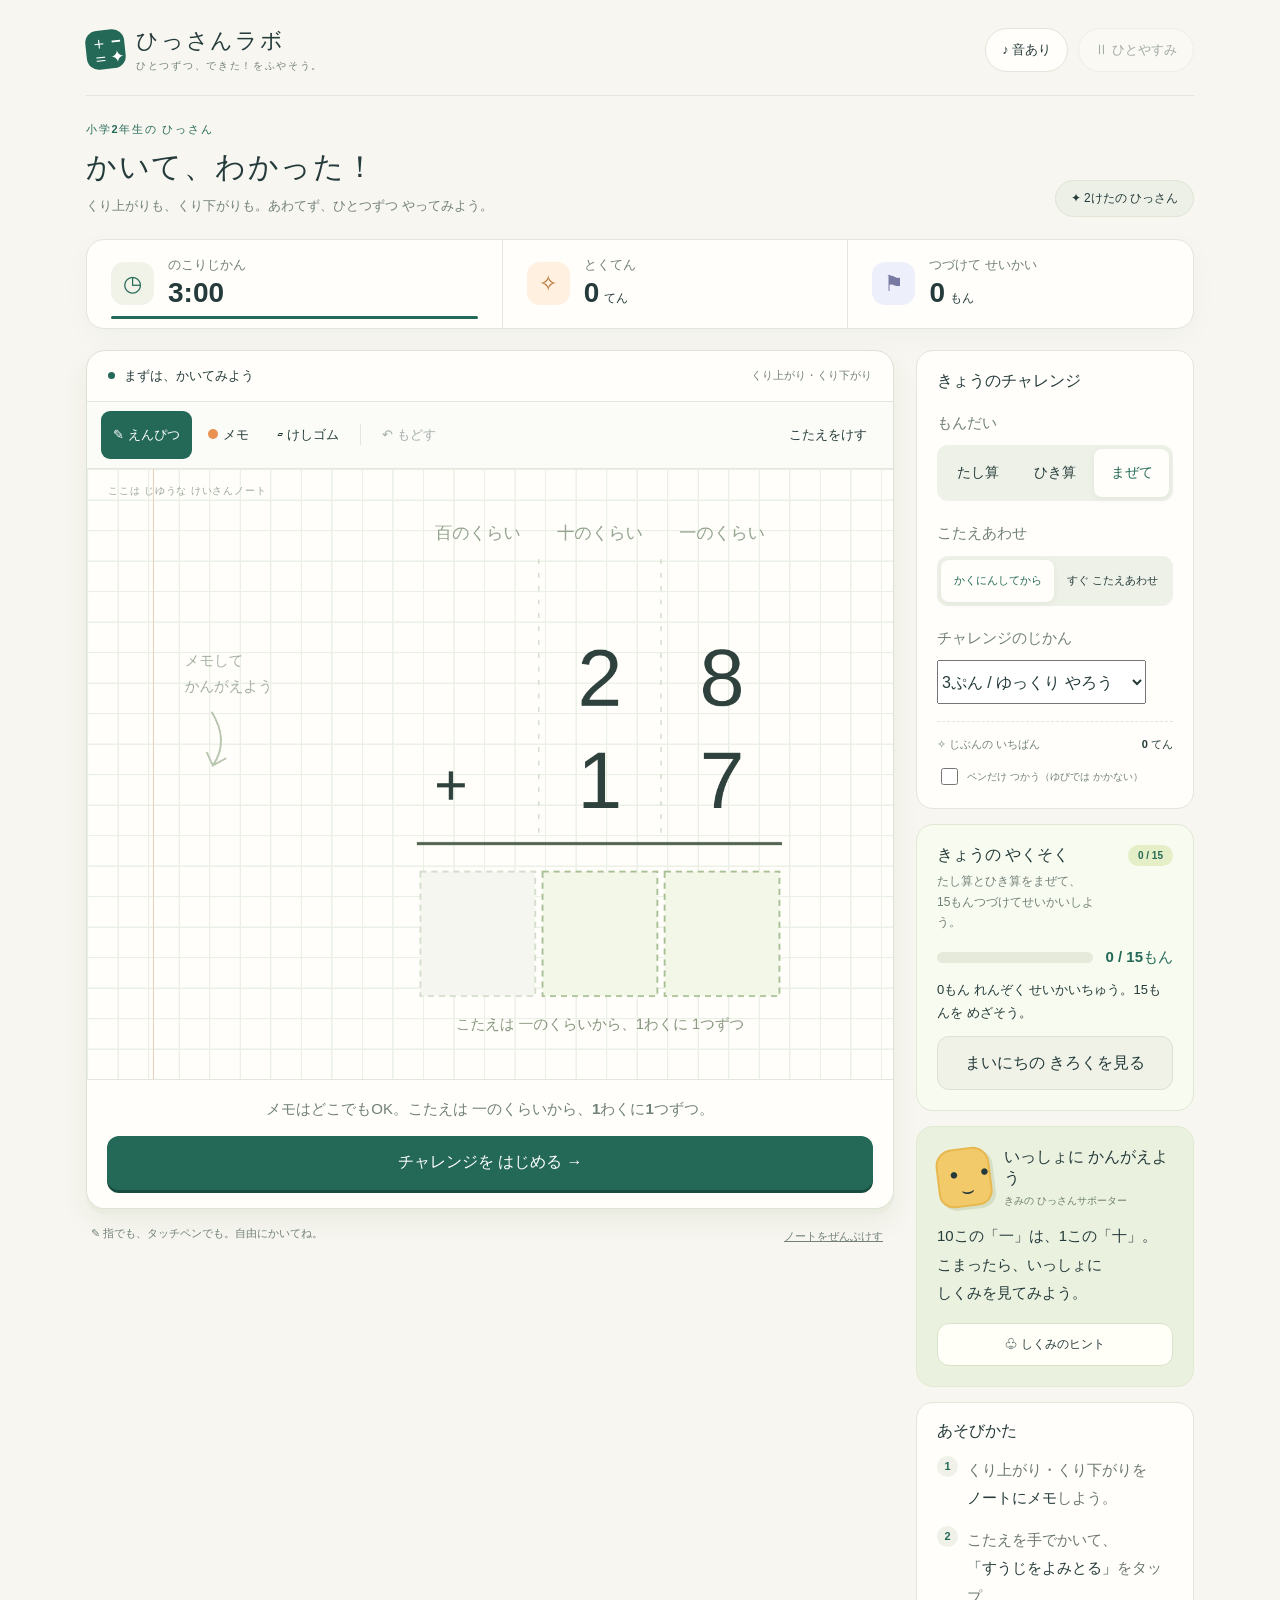
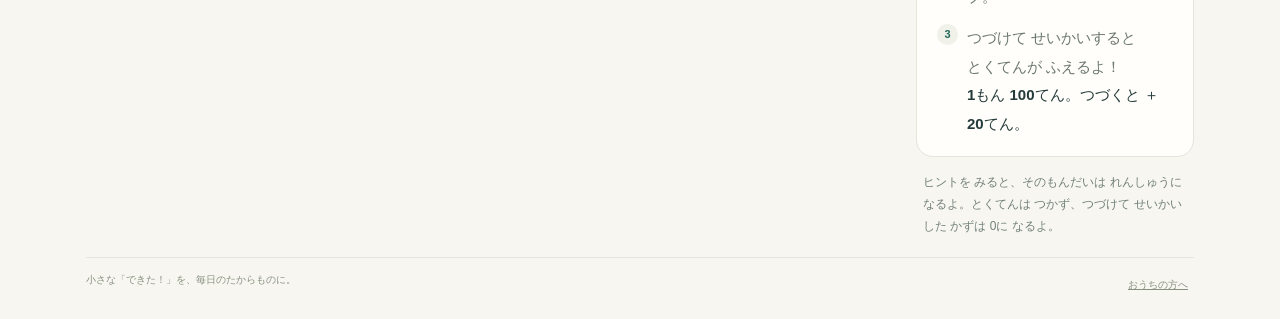
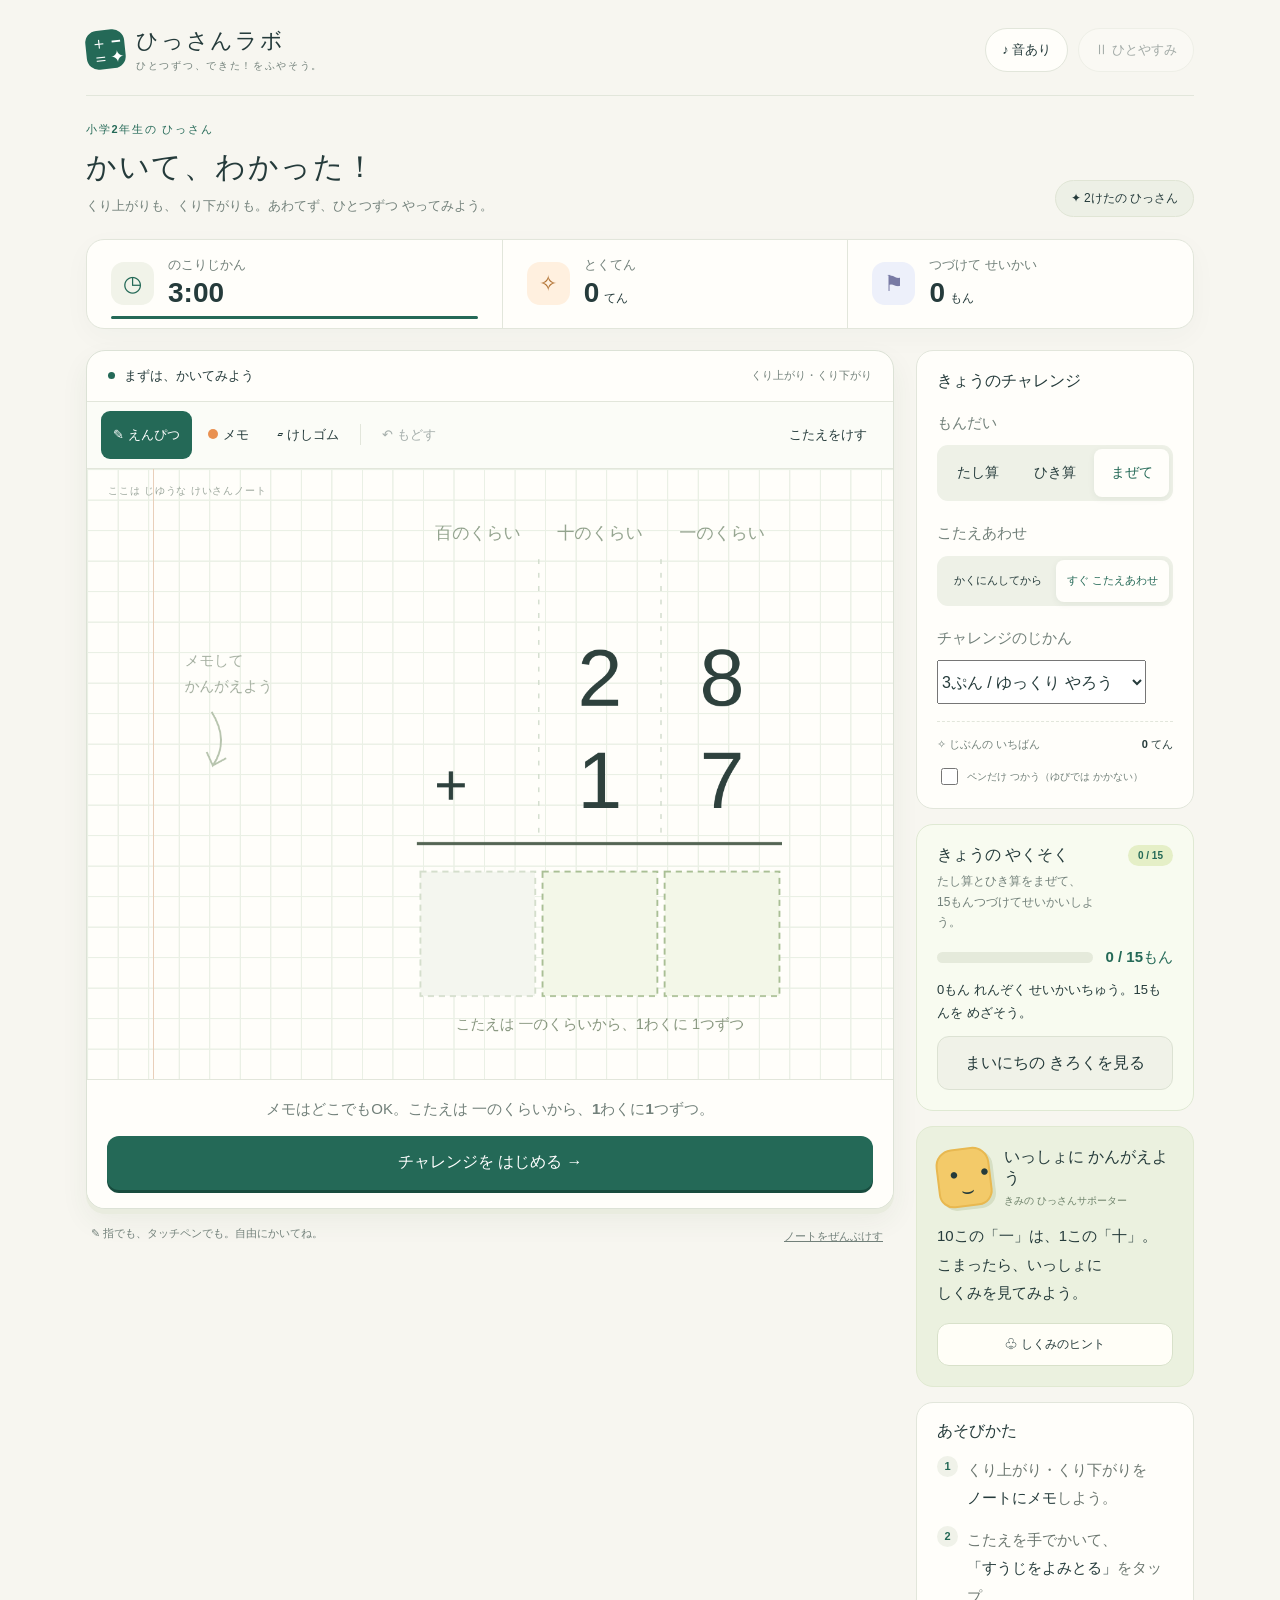
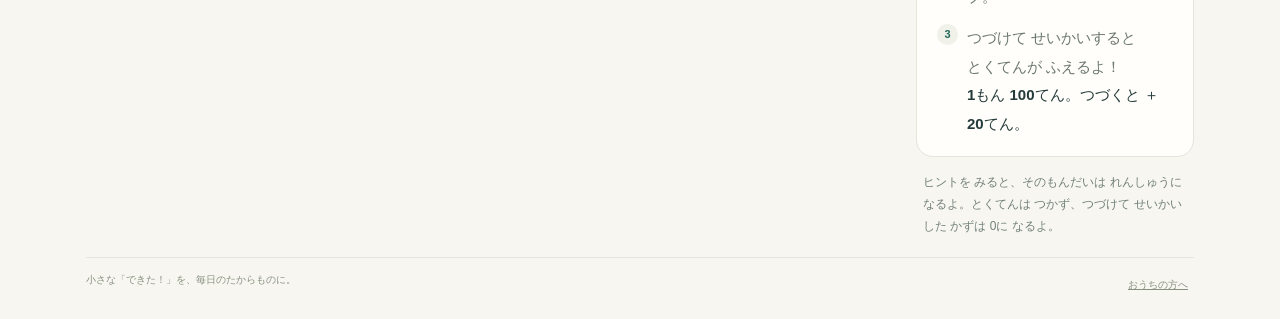
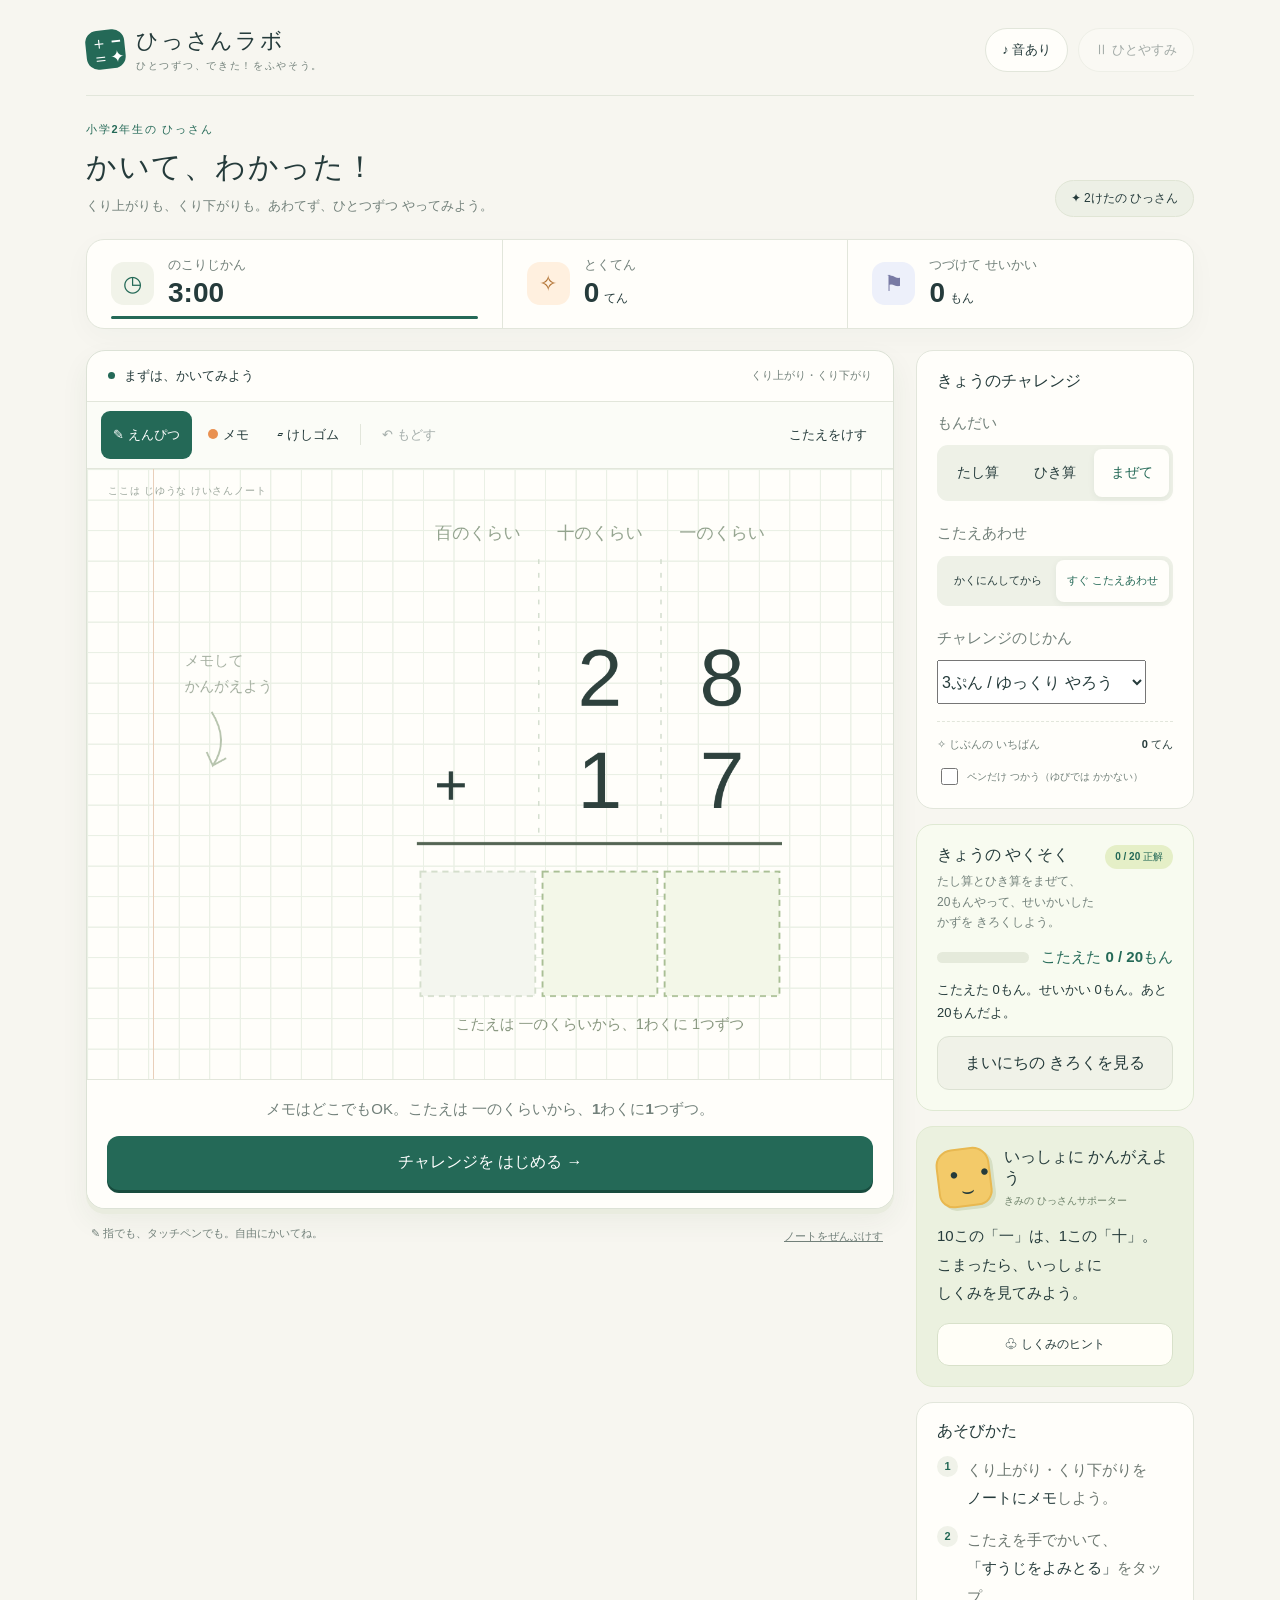
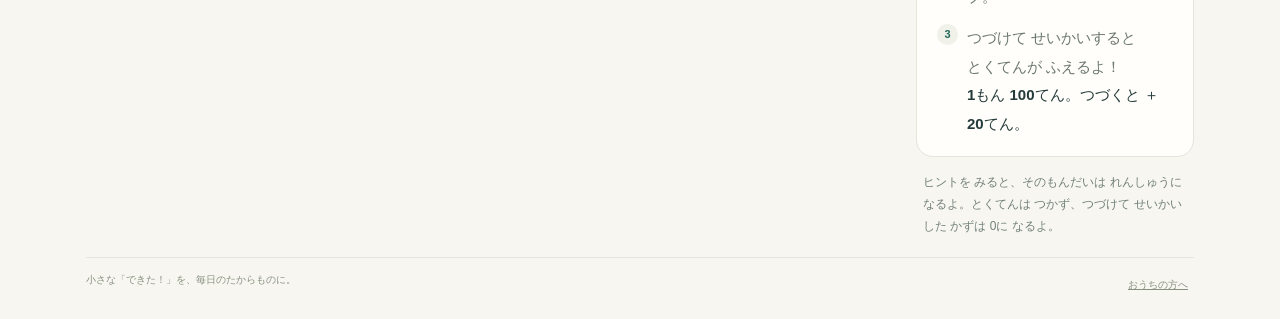
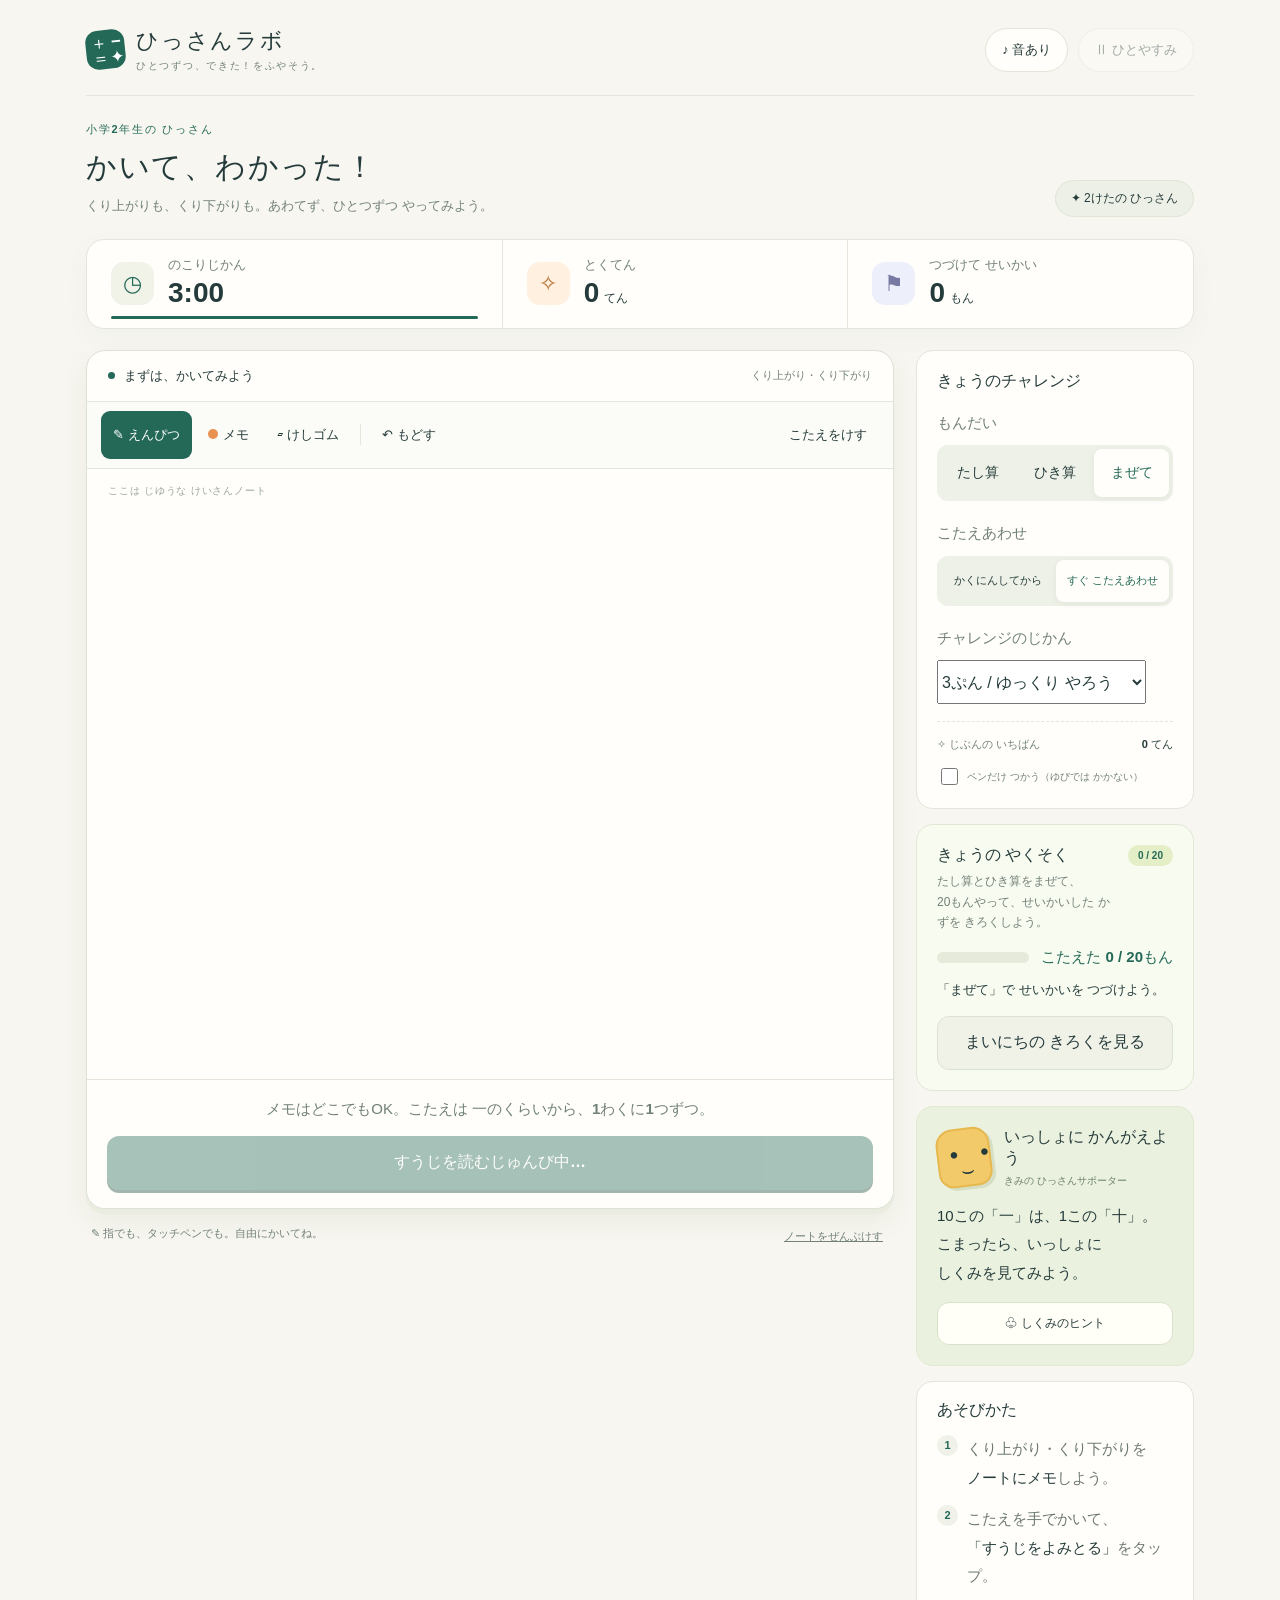
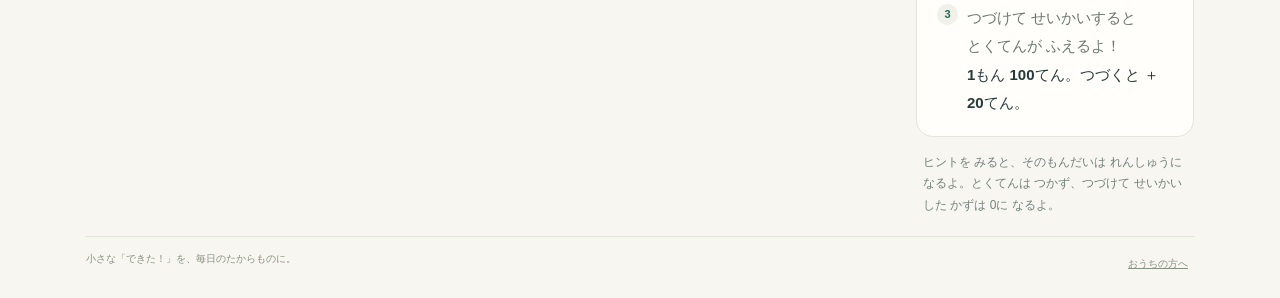
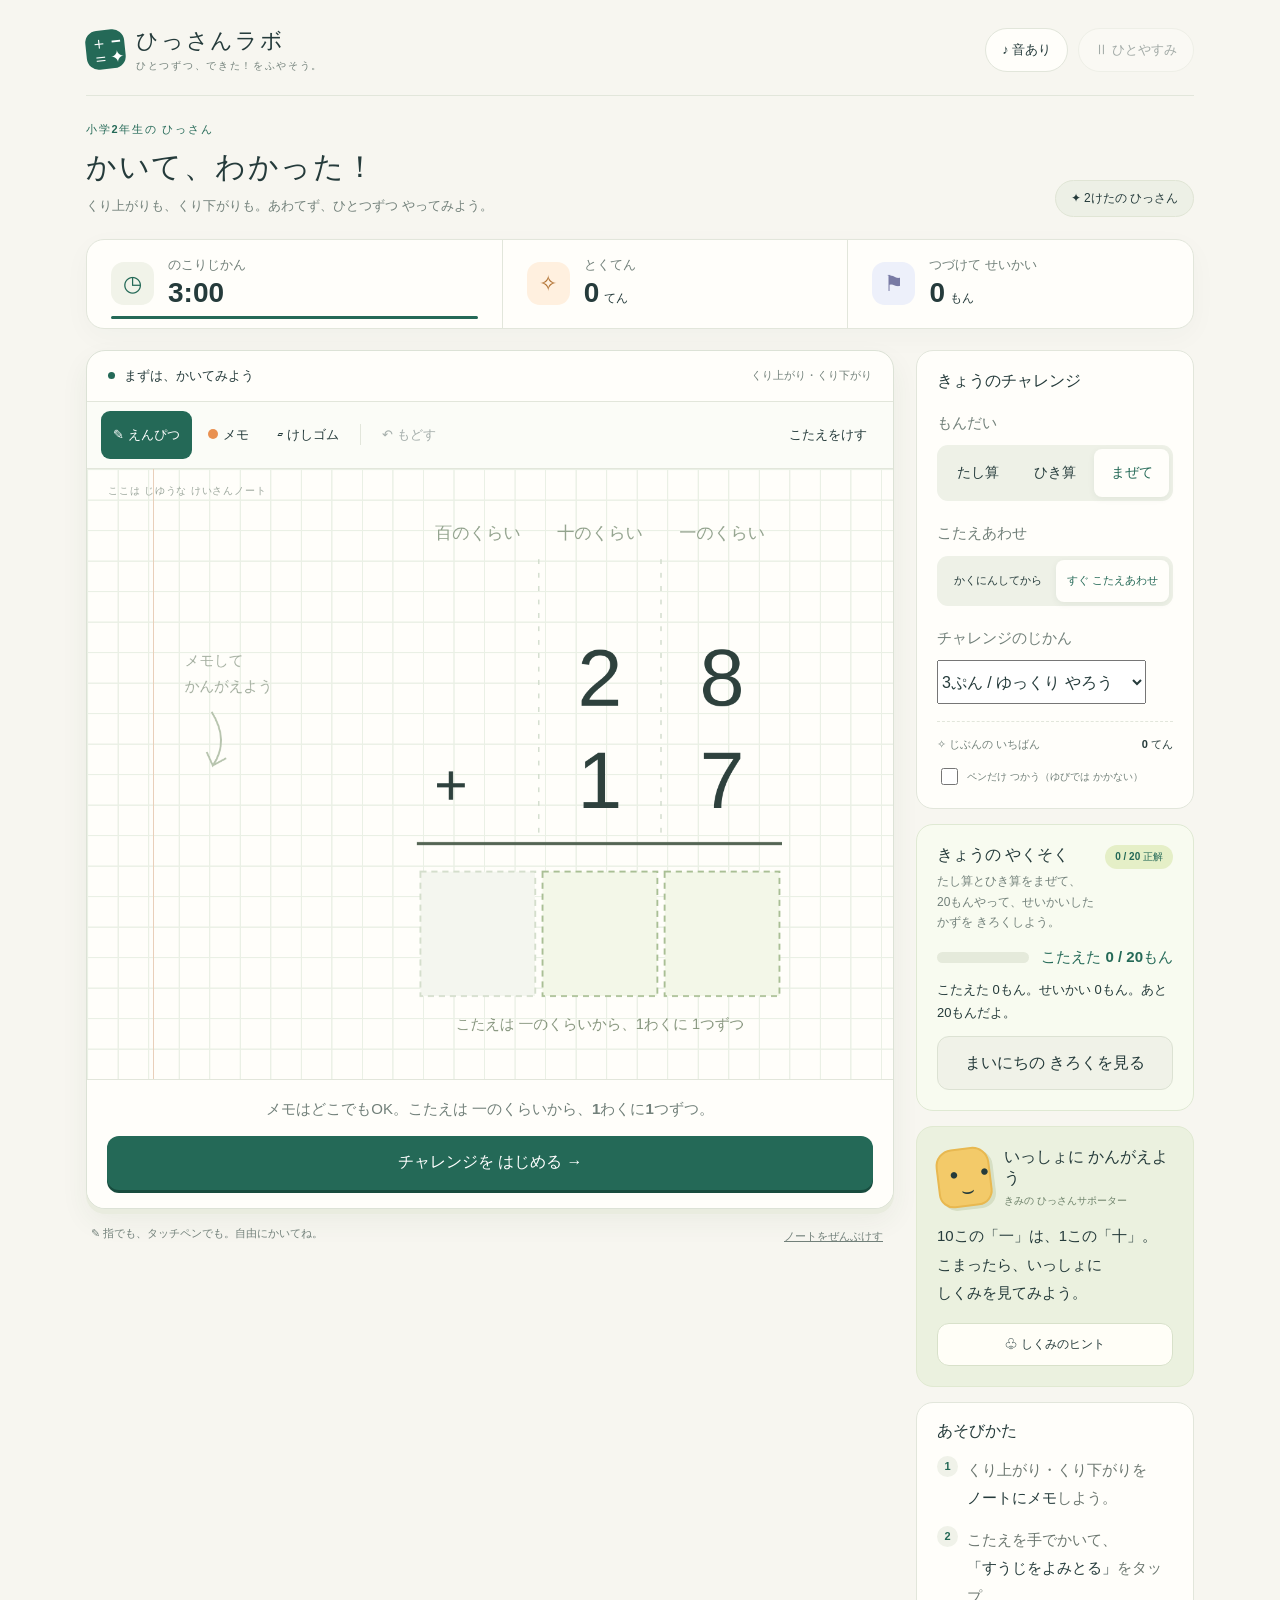
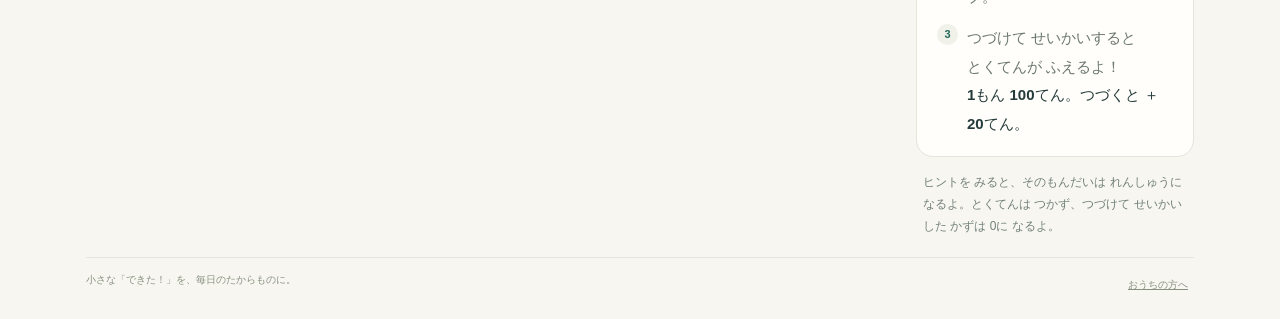
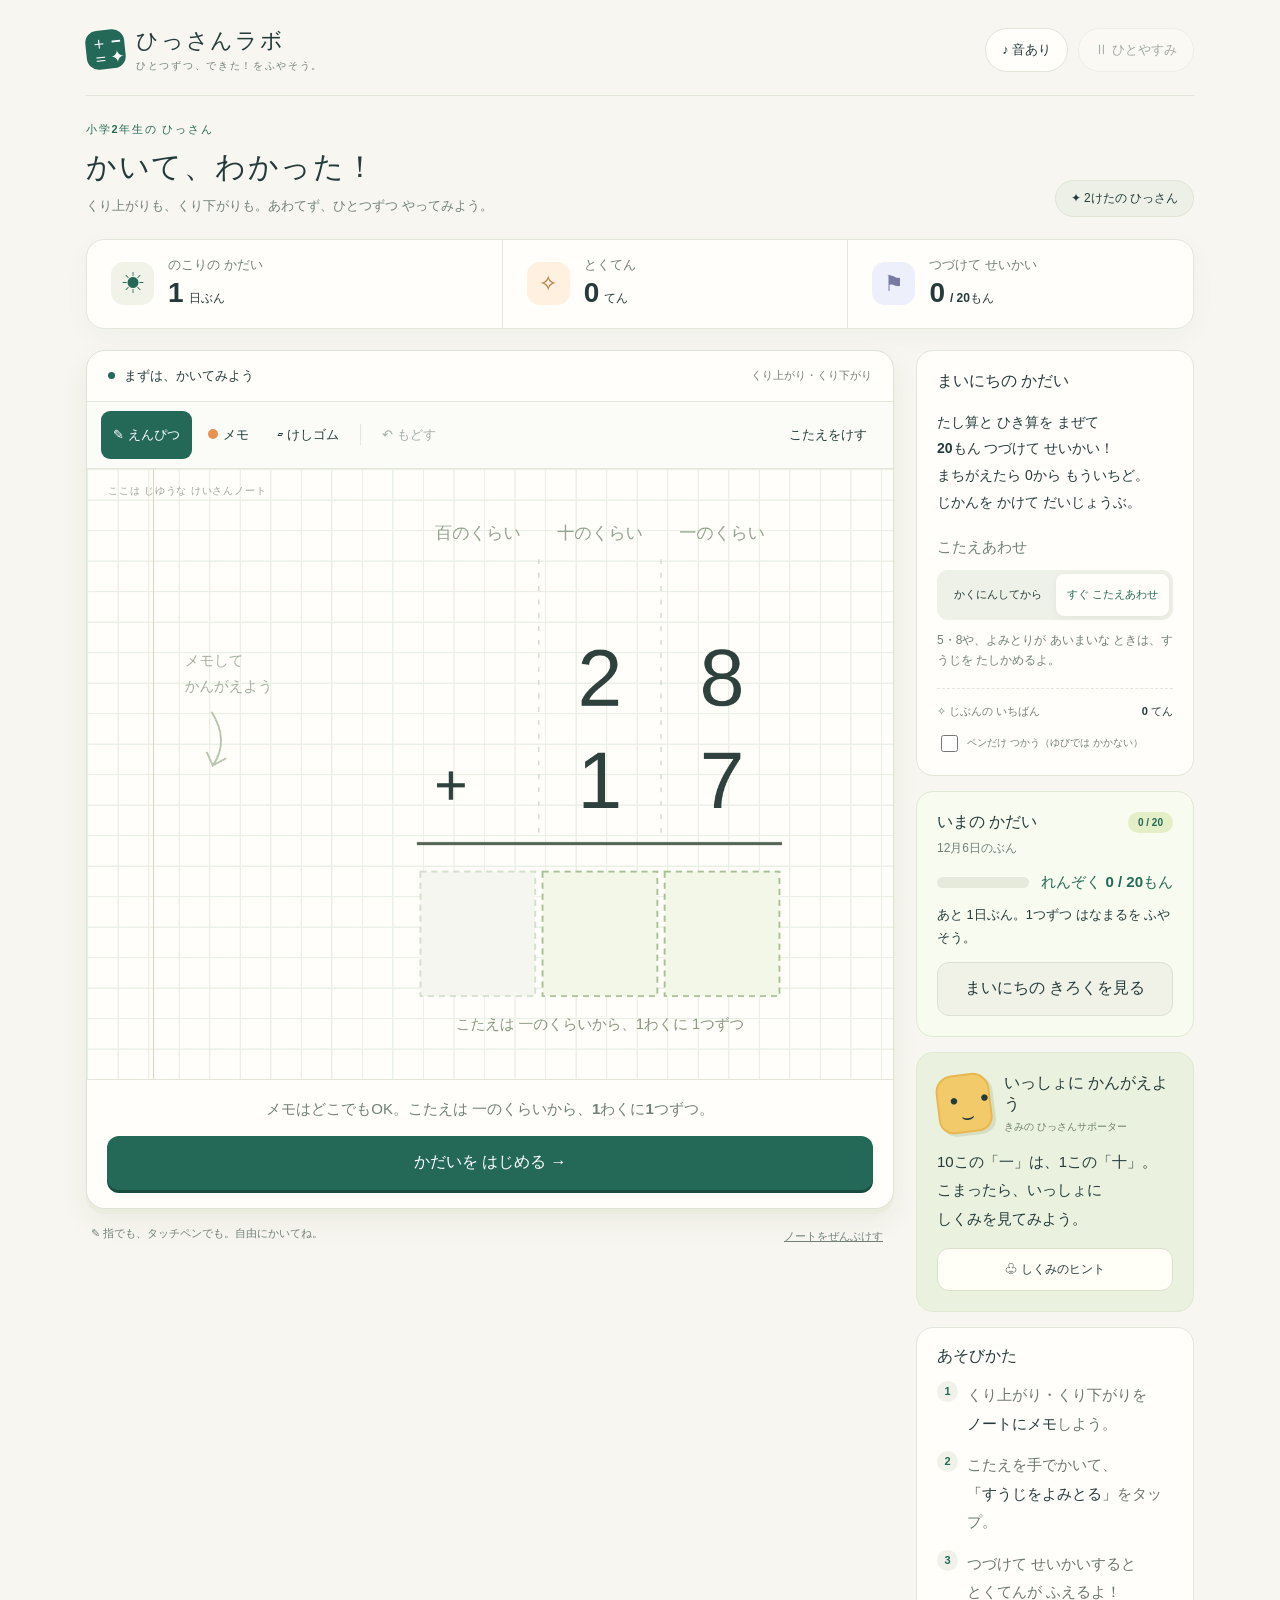
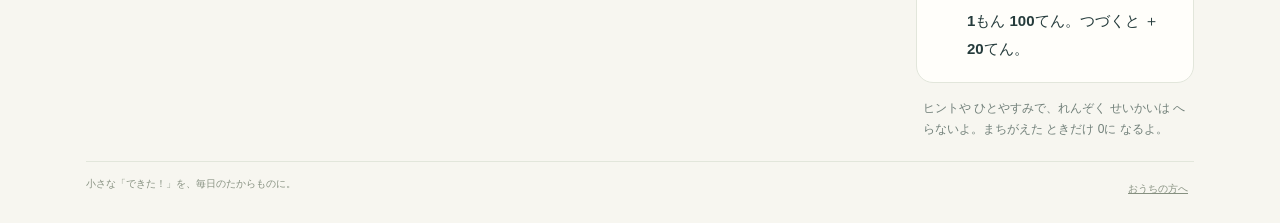
